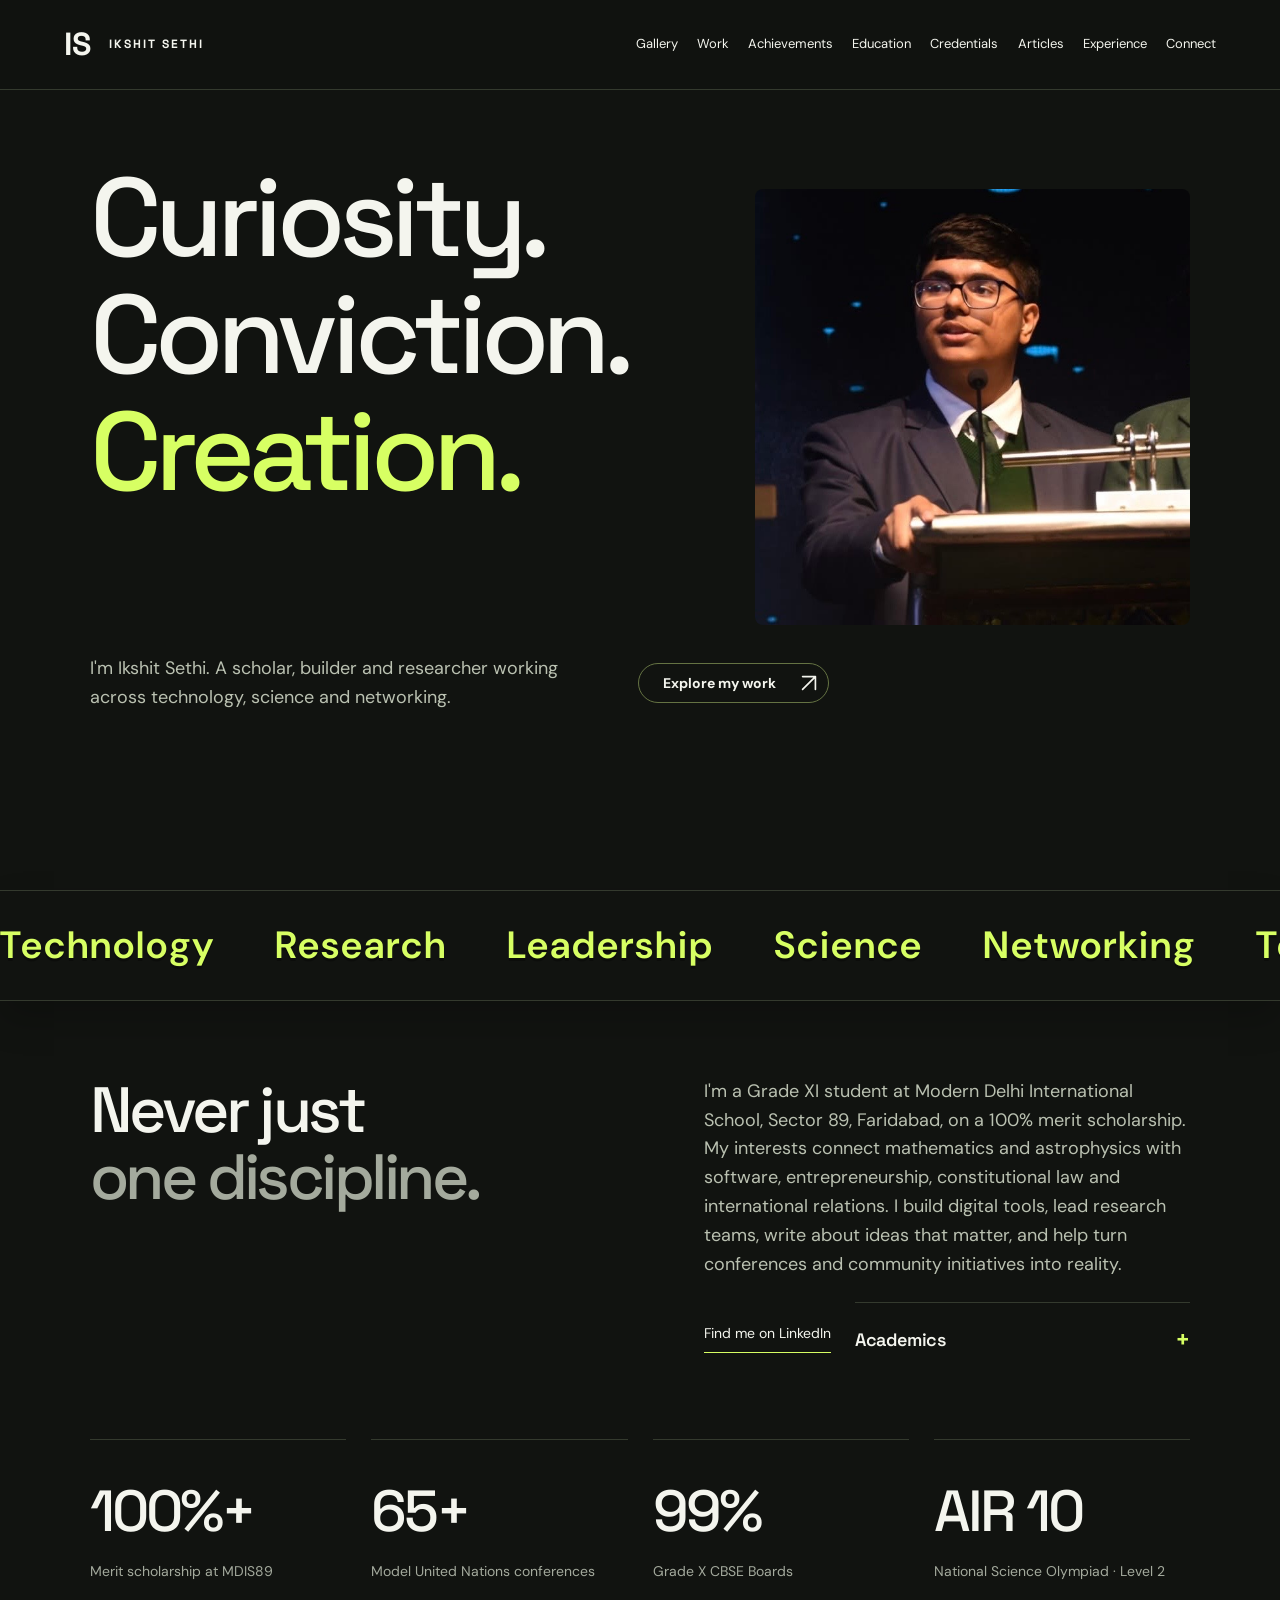
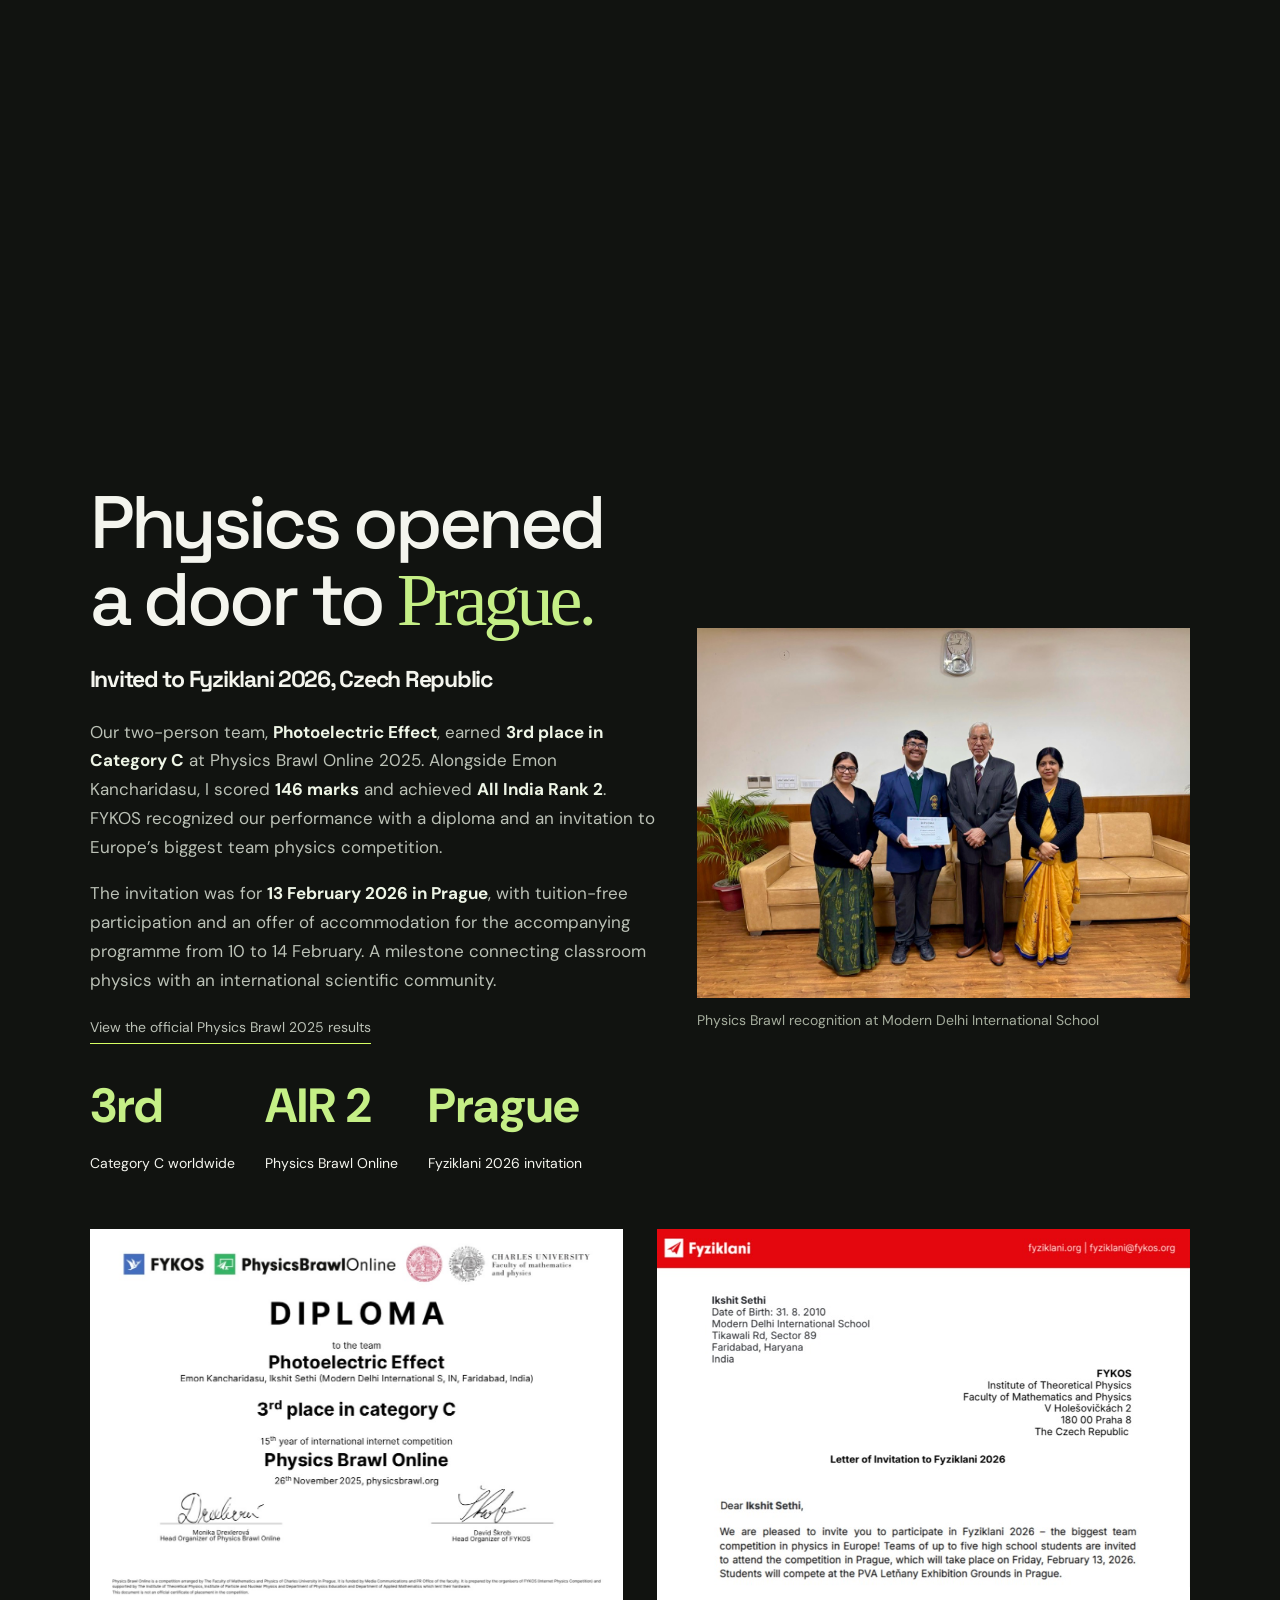
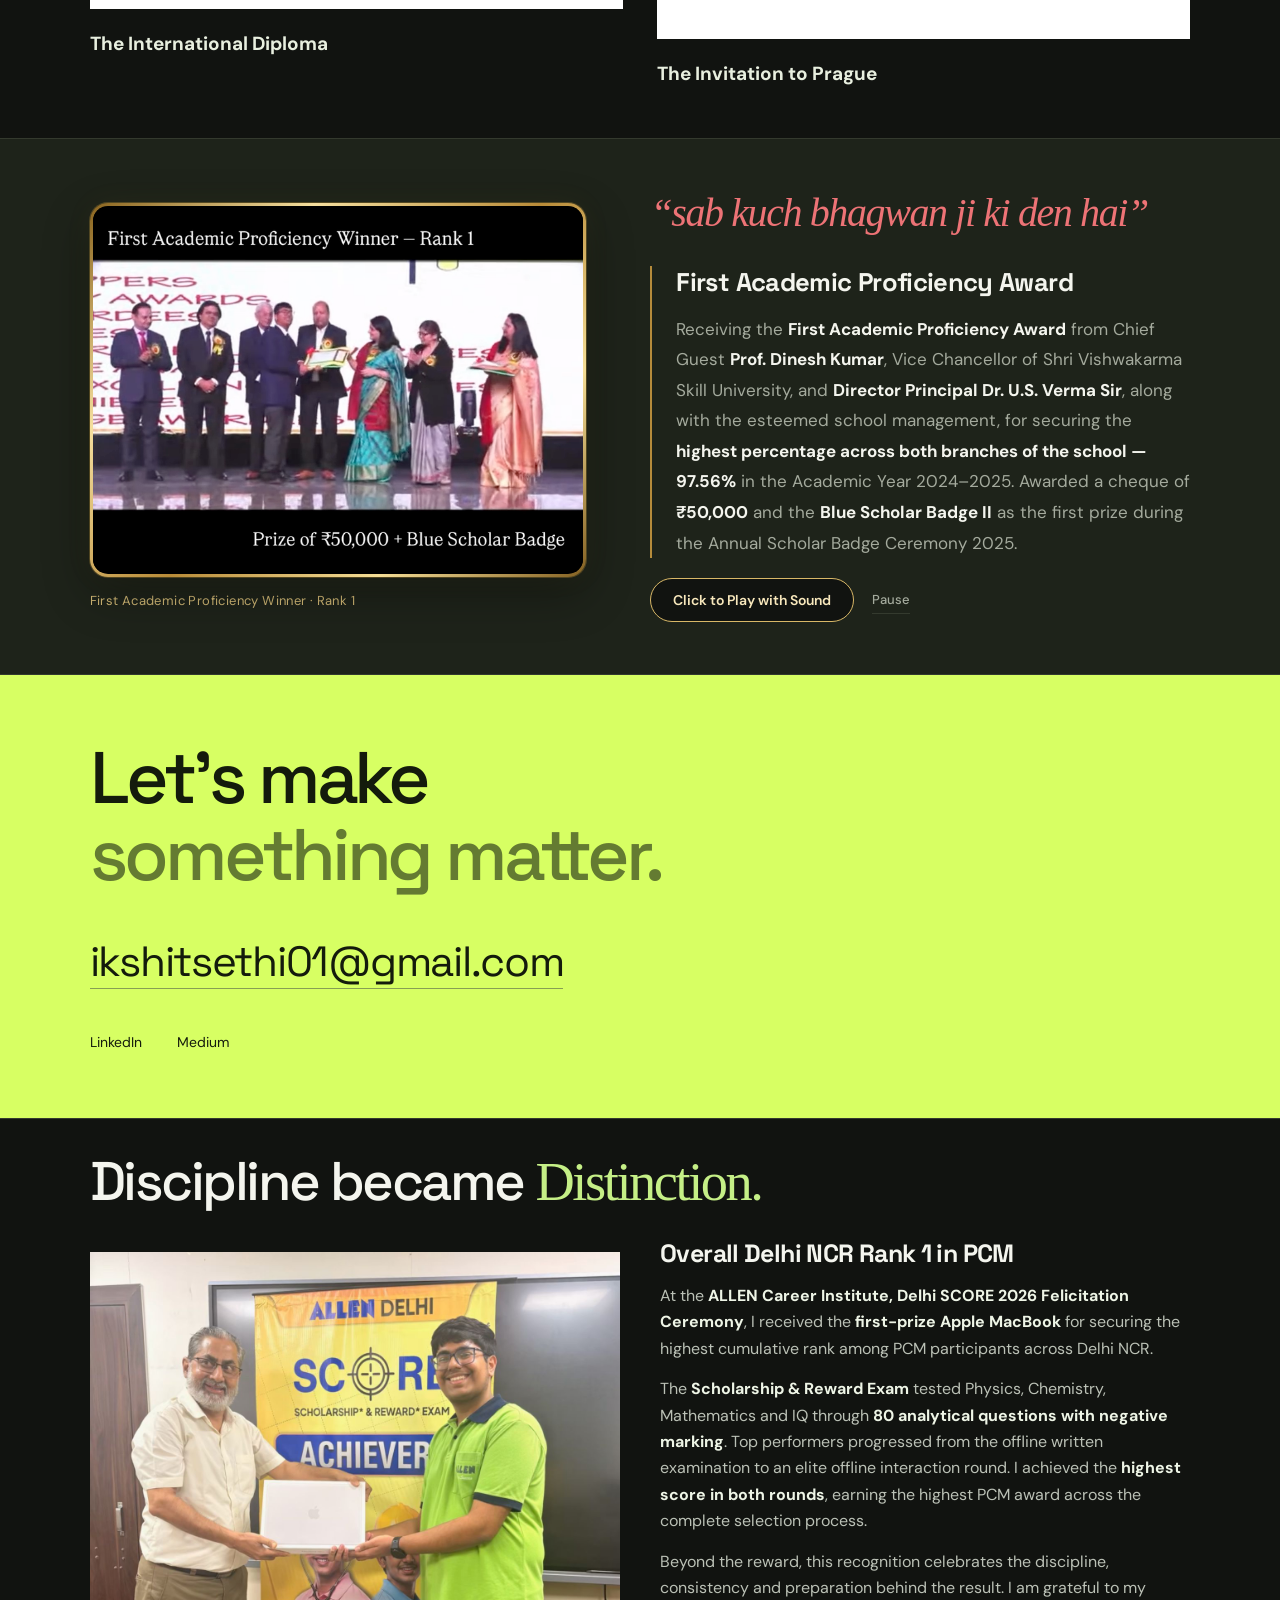
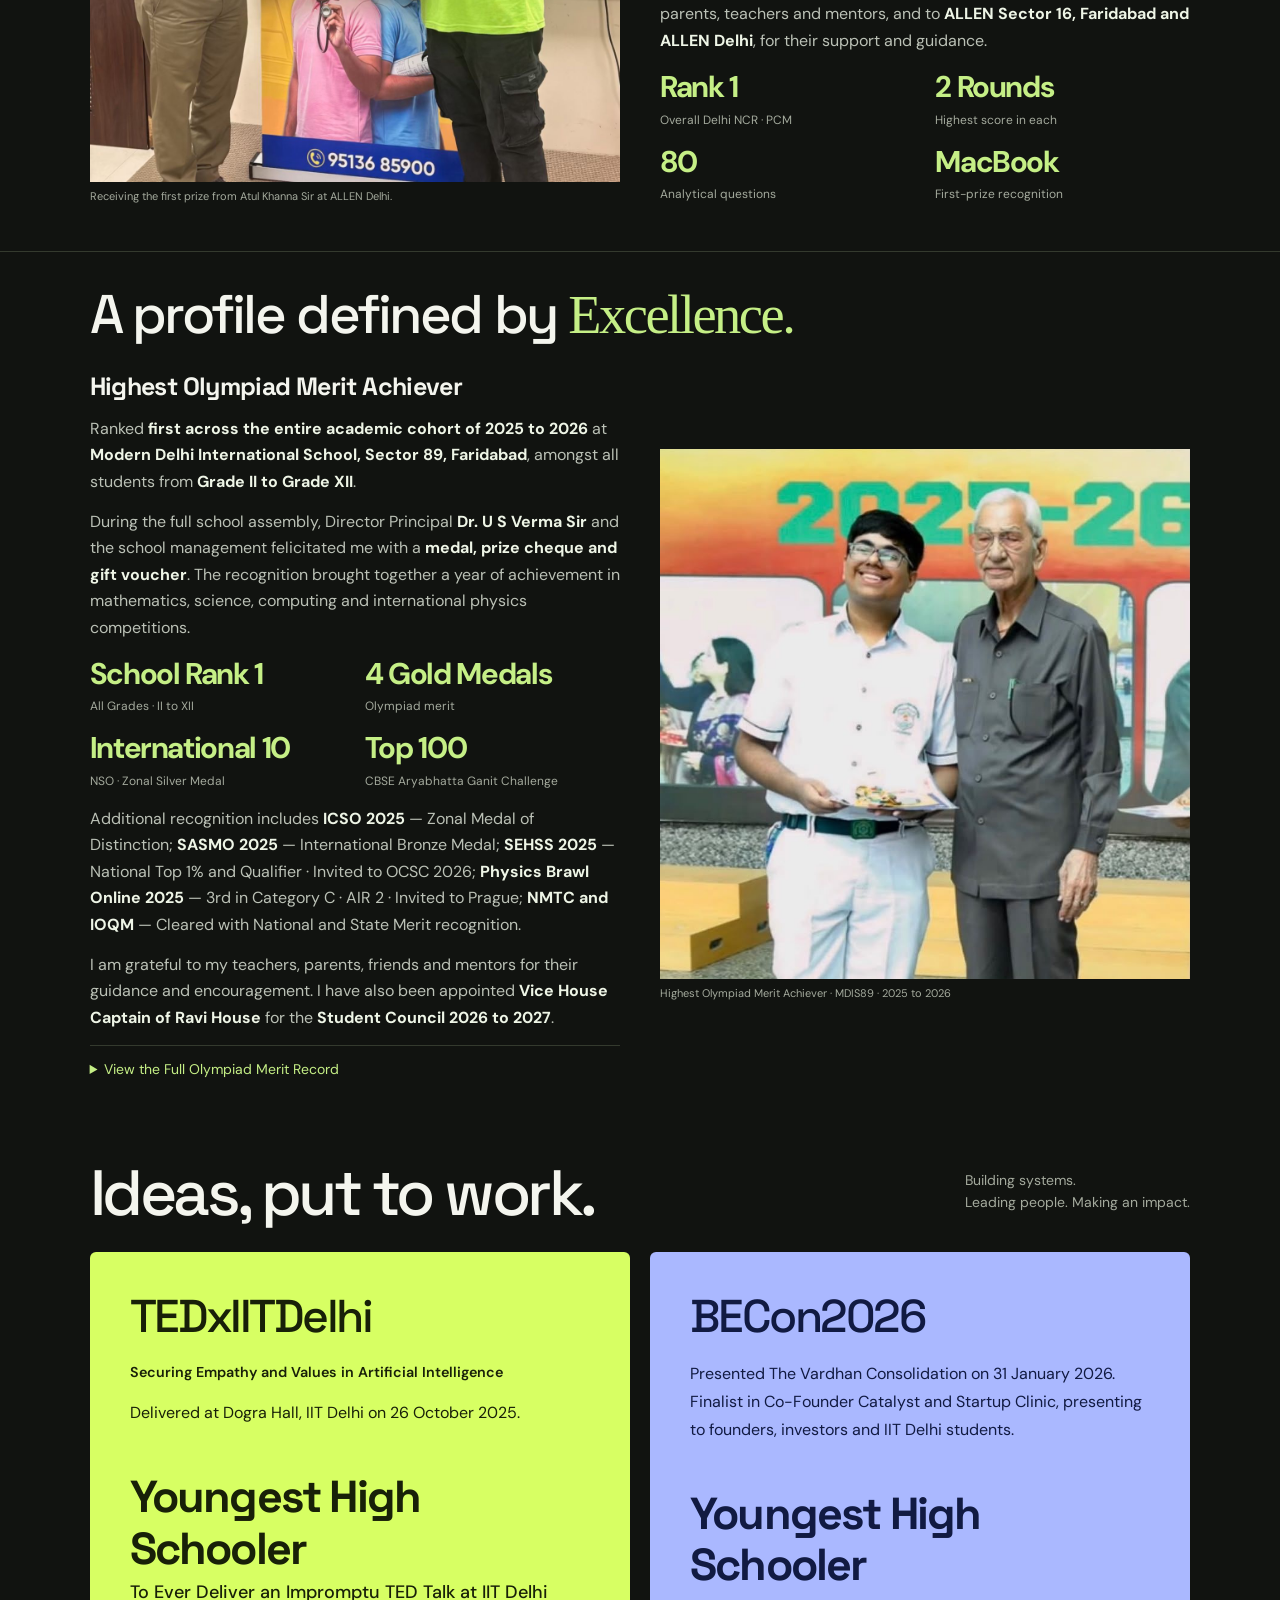
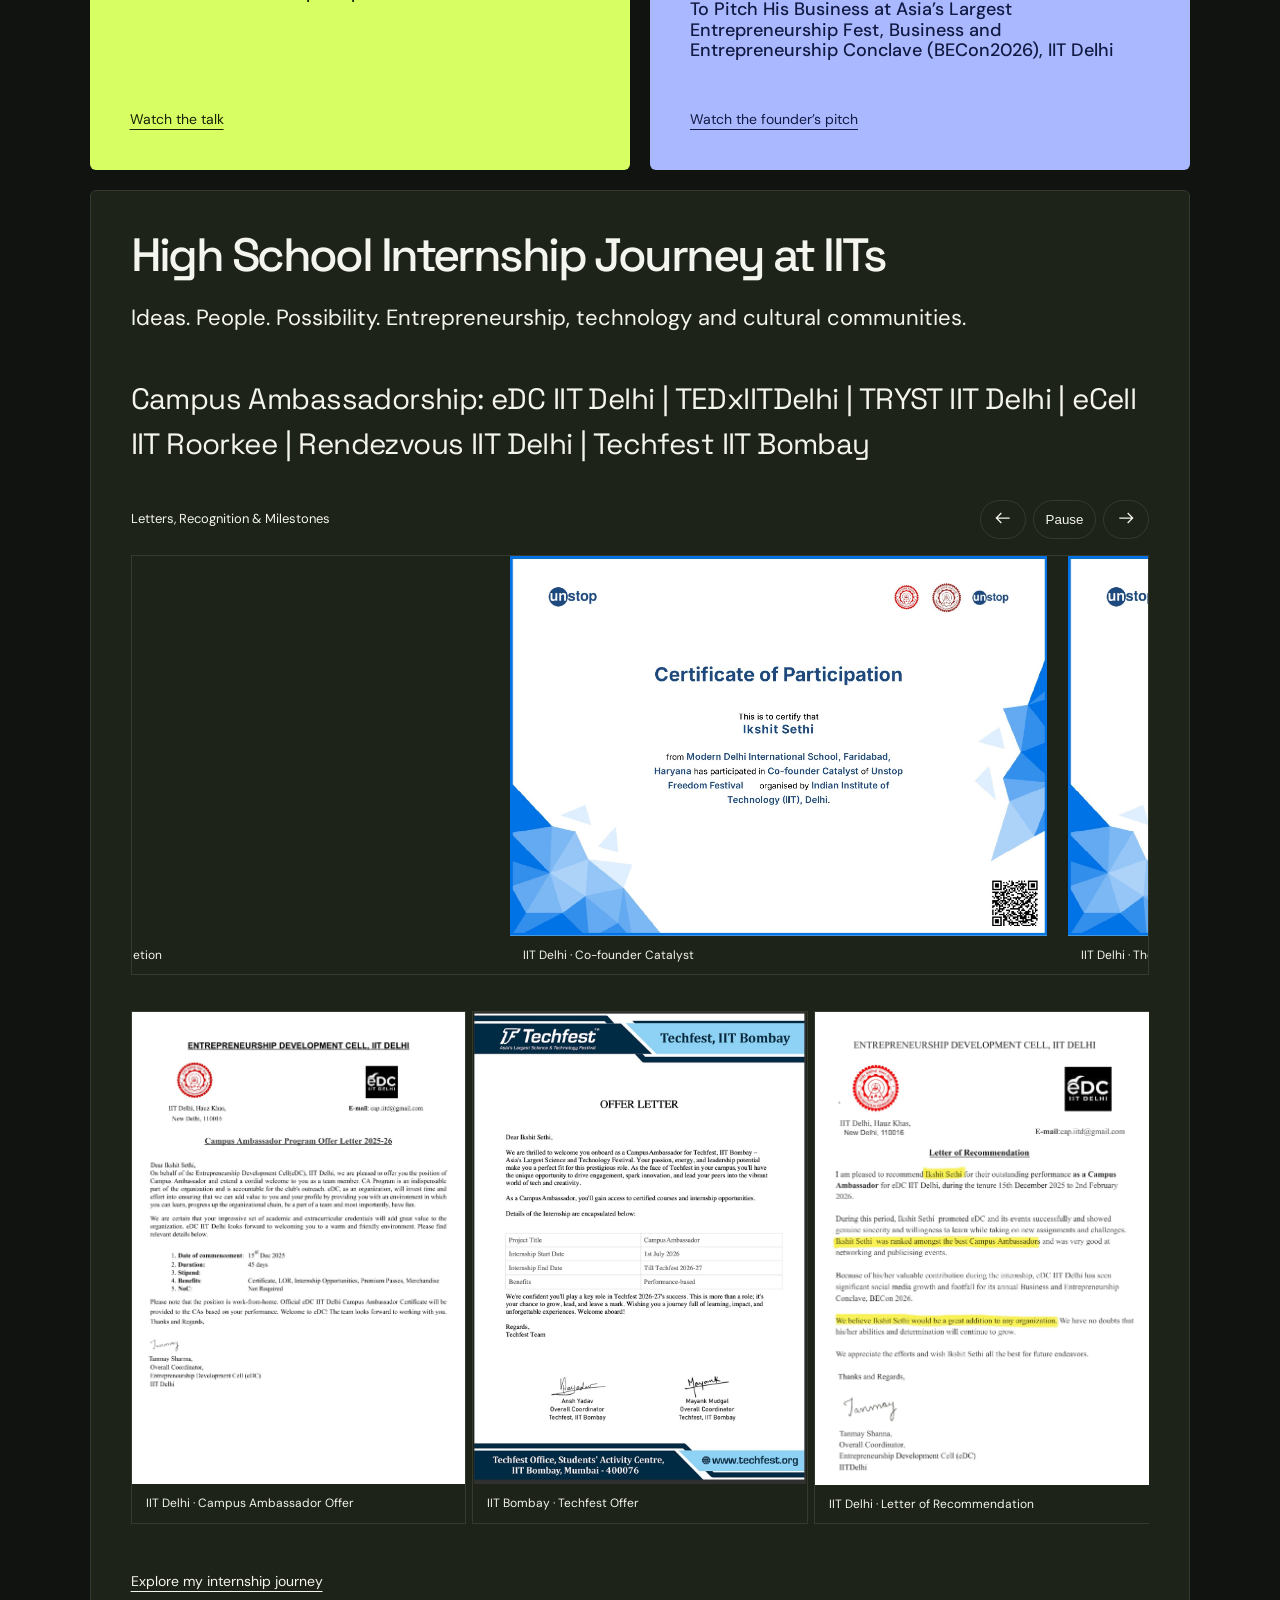
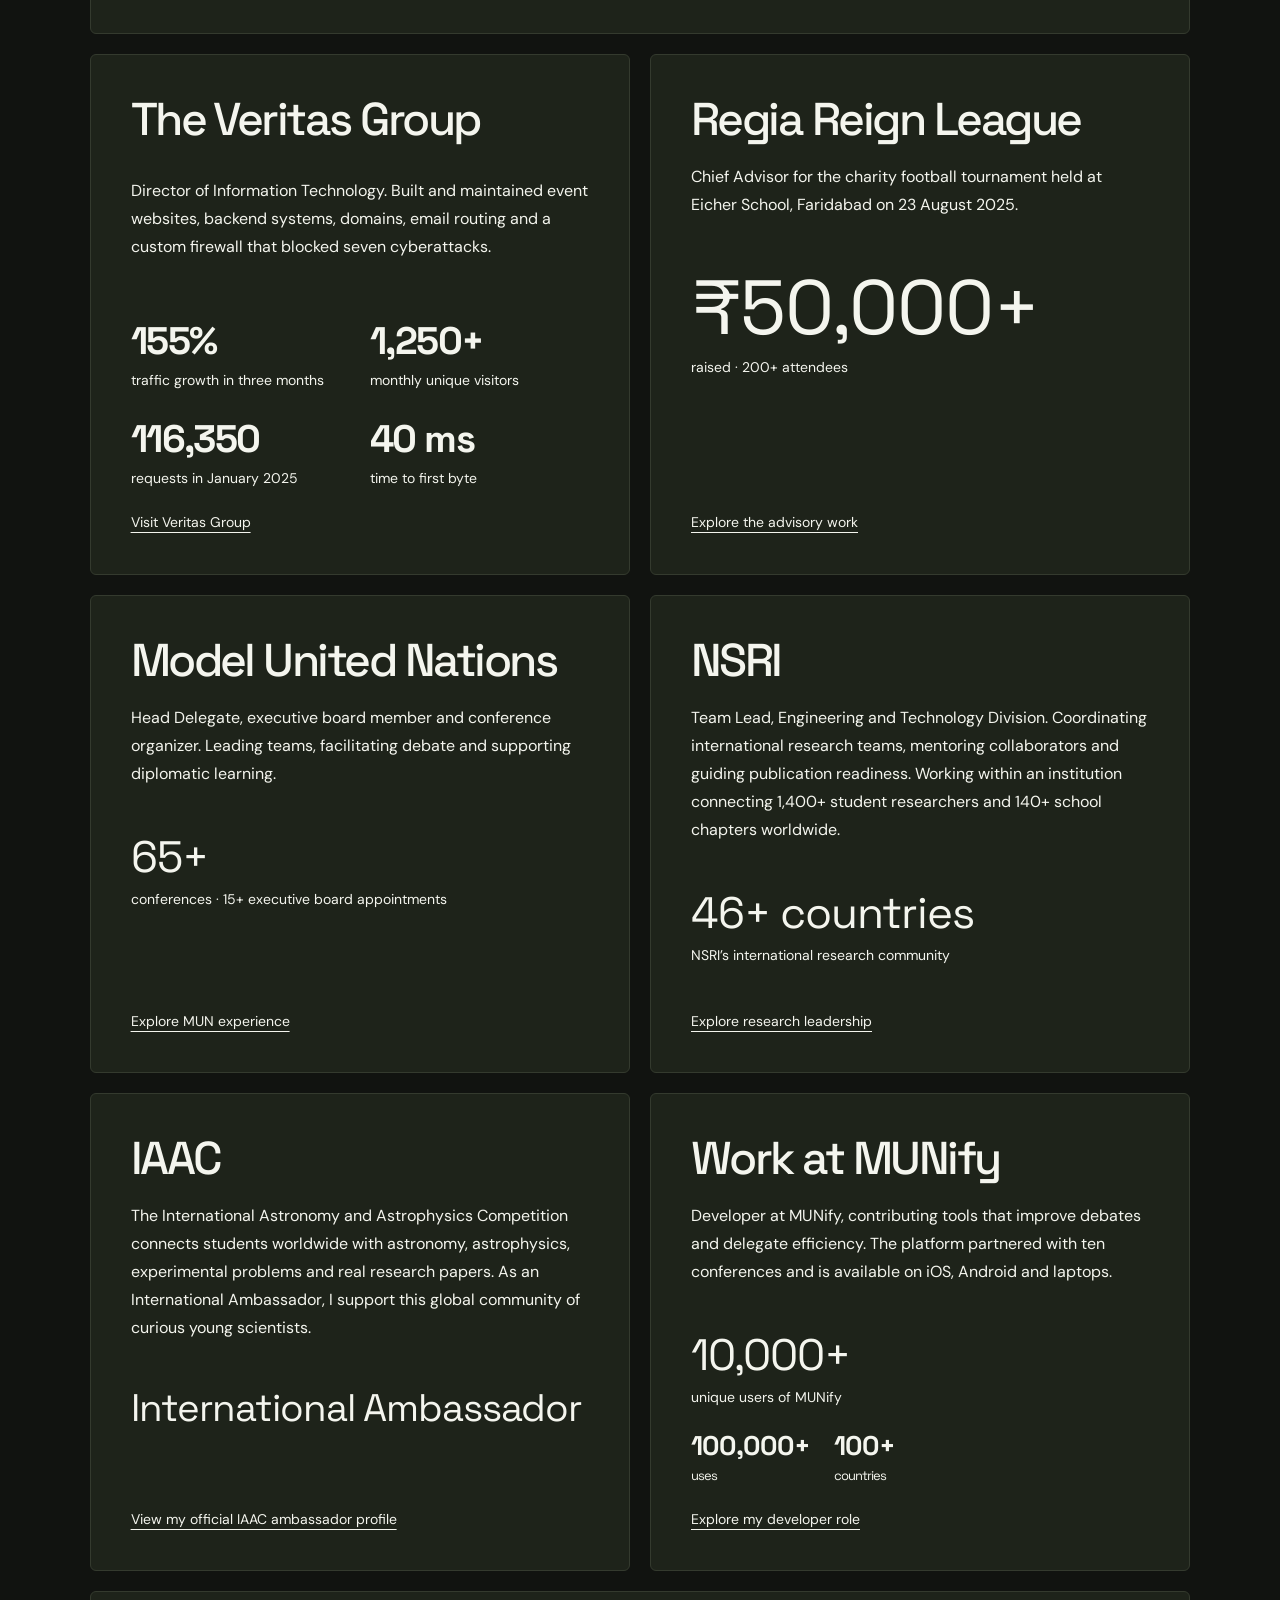
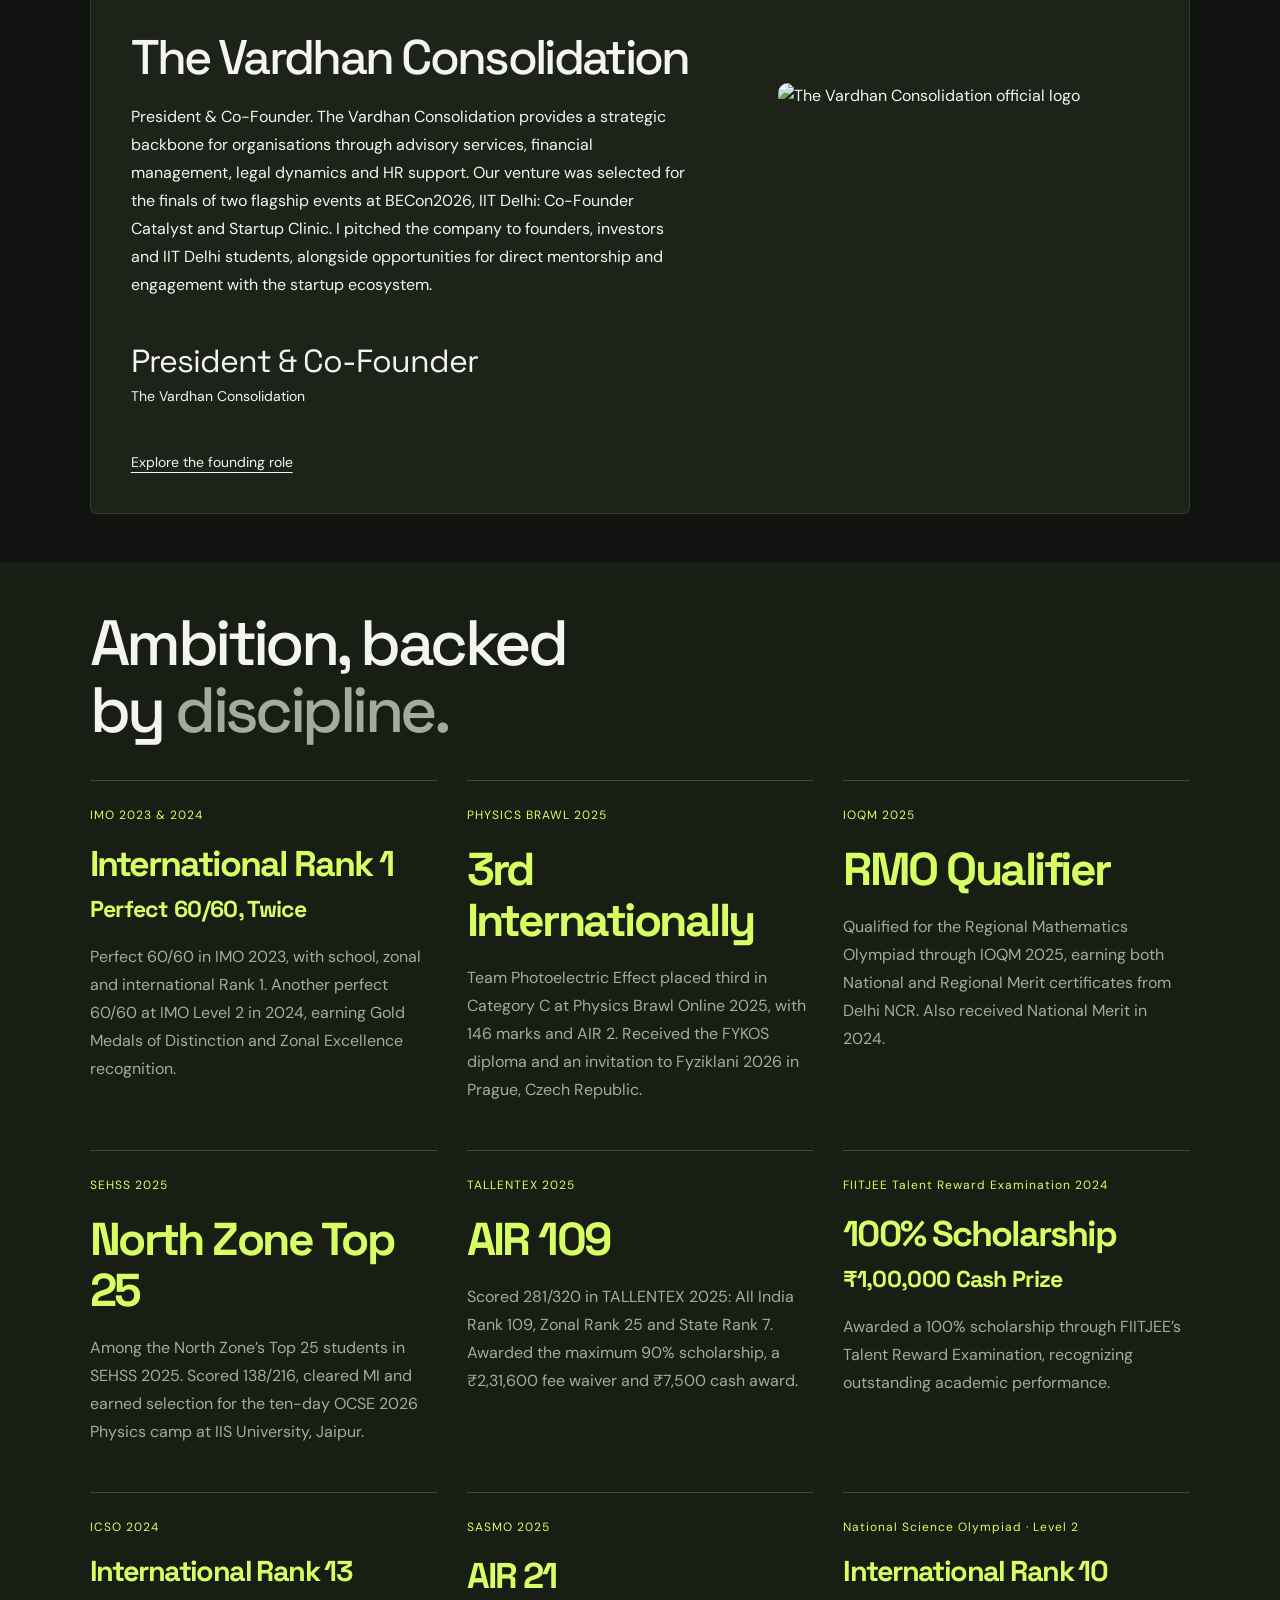
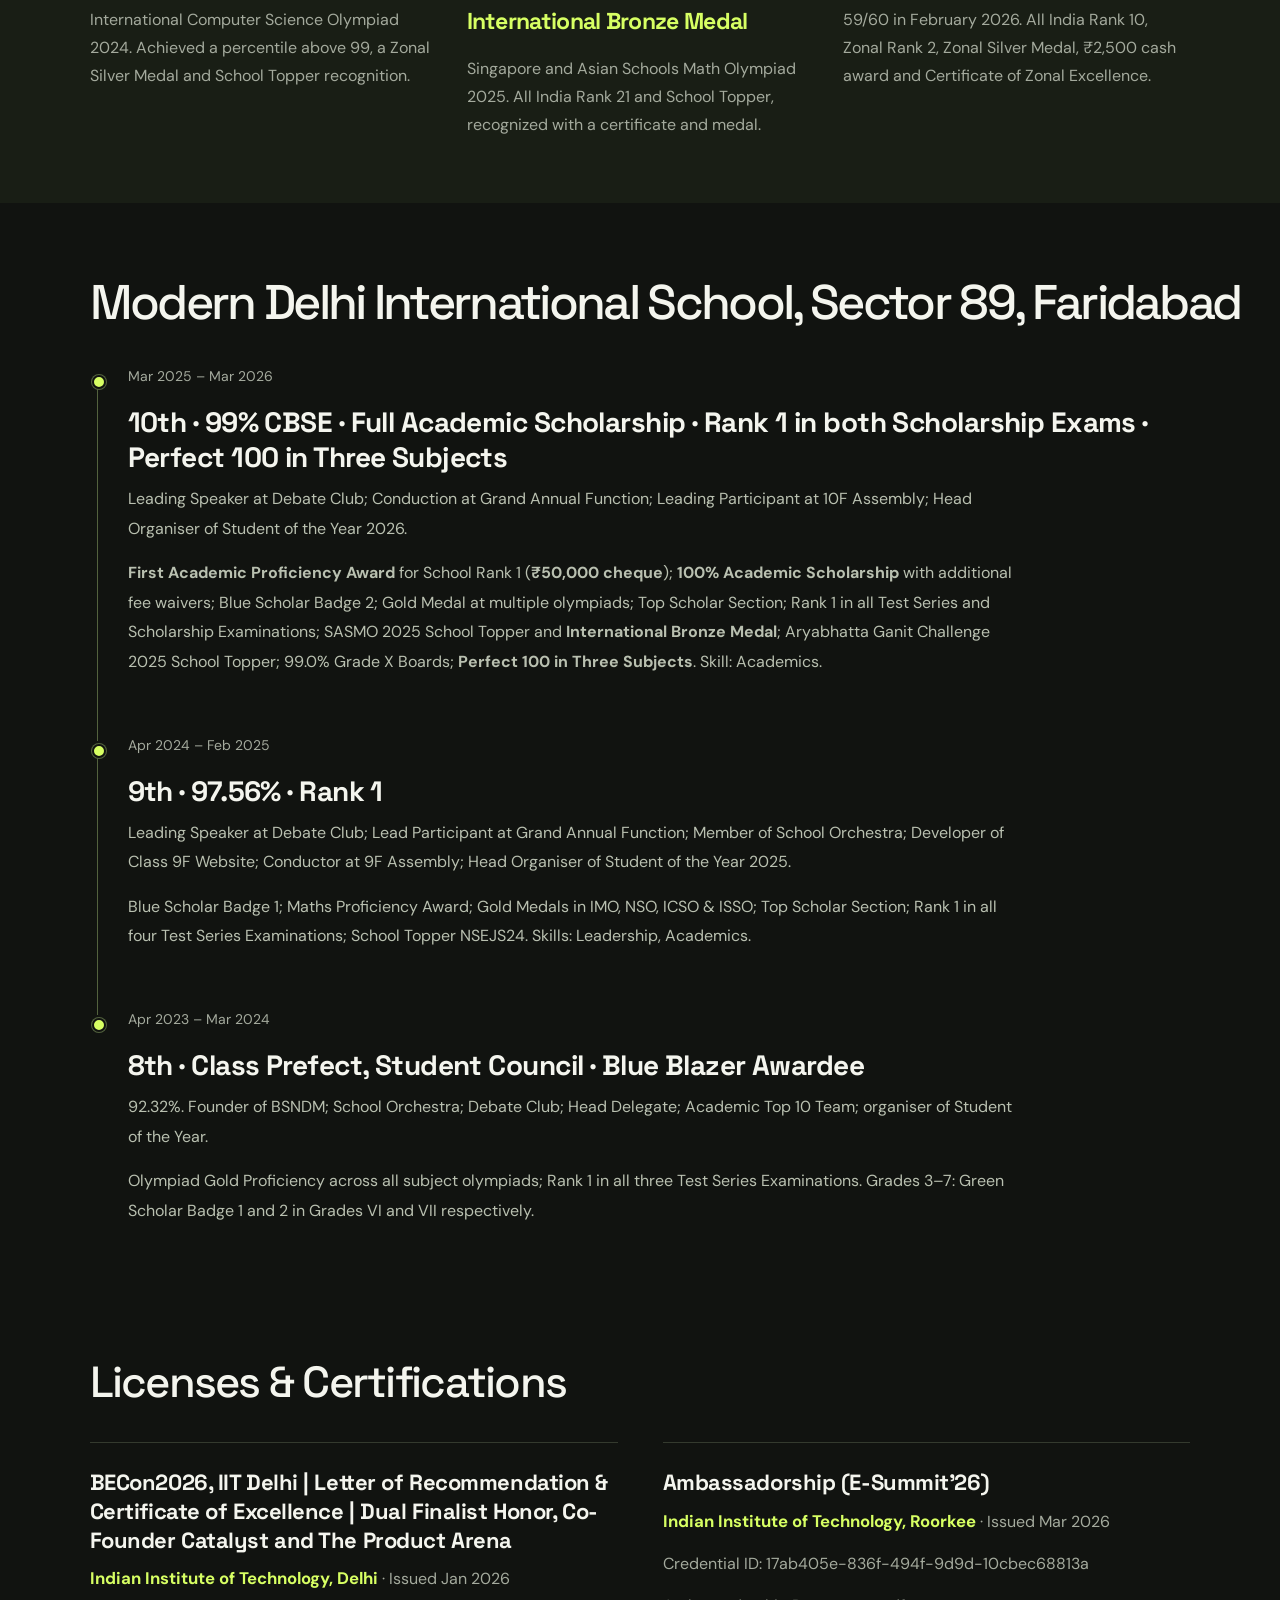
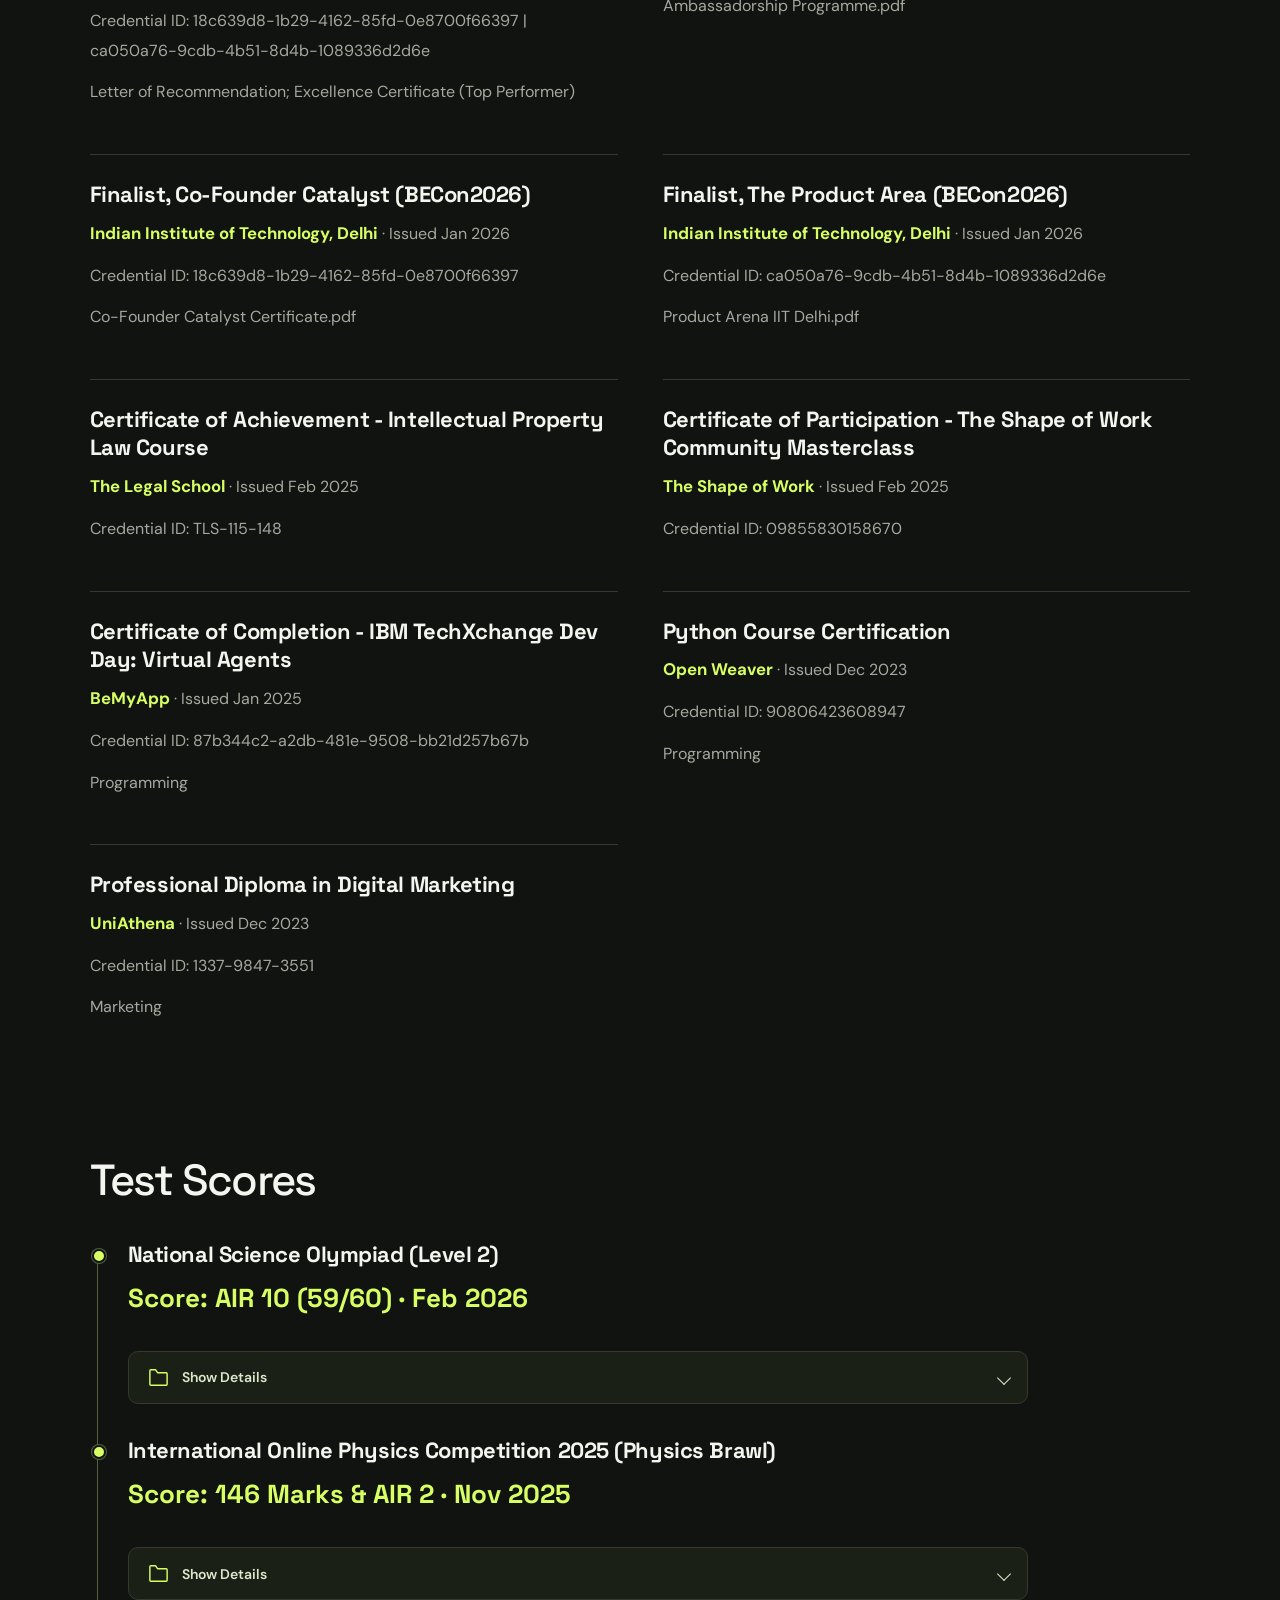
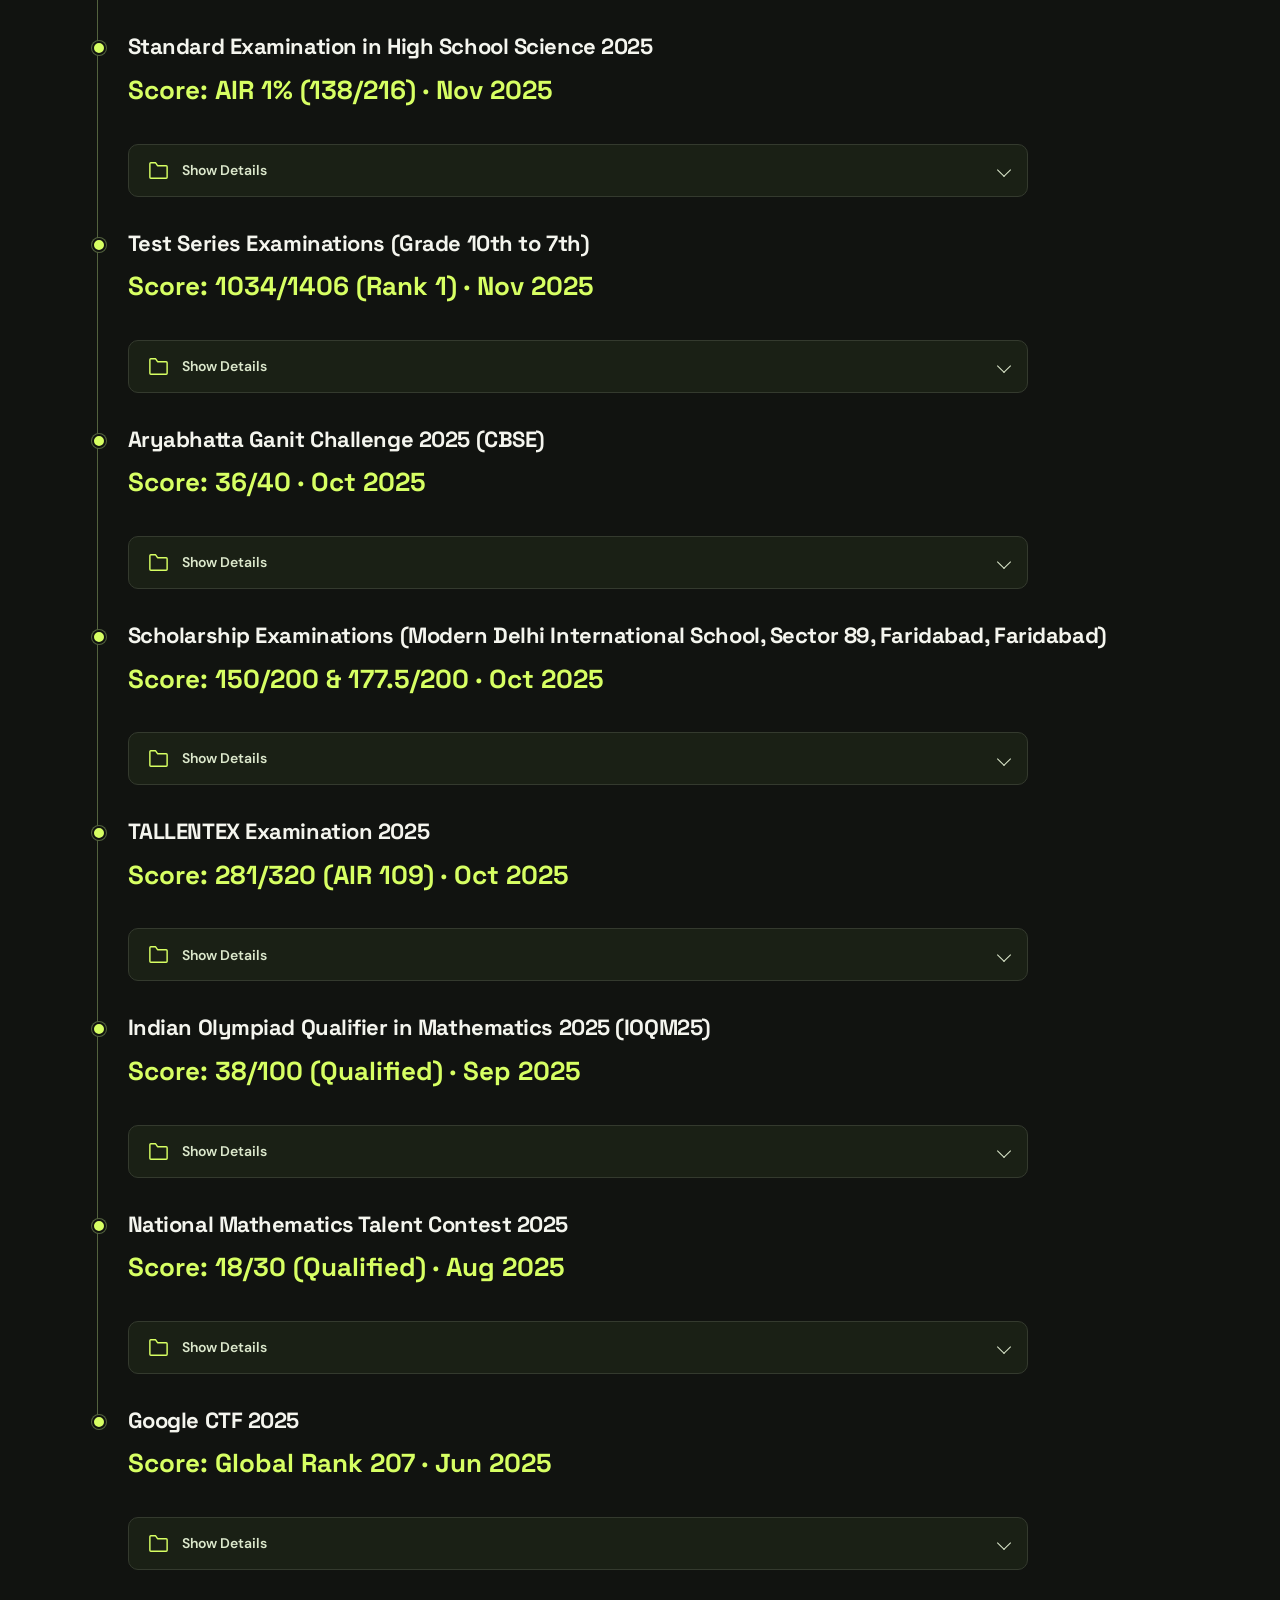
==== index.html @ 6a33e270 "Move styled Academics recap beside LinkedIn and remove experience Publications" ====
<!DOCTYPE html>
<html lang="en"><head><meta charset="utf-8"><meta name="viewport" content="width=device-width,initial-scale=1"><title>Ikshit Sethi | Official Portfolio · Research, Technology &amp; Leadership</title><meta name="description" content="Ikshit Sethi’s official portfolio: scholar, researcher, writer and technology leader from Faridabad. Explore IIT experiences, awards and research."><link rel="icon" href="favicon.svg" type="image/svg+xml"><link rel="stylesheet" href="style.css?v=recap-20261005"><link rel="canonical" href="https://ikshitsethi.in/"><link rel="sitemap" type="application/xml" href="https://ikshitsethi.in/sitemap.xml"><meta name="robots" content="index, follow, max-image-preview:large, max-snippet:-1, max-video-preview:-1"><meta name="author" content="Ikshit Sethi"><meta name="theme-color" content="#111310"><meta property="og:type" content="profile"><meta property="og:site_name" content="Ikshit Sethi"><meta property="og:title" content="Ikshit Sethi | Official Portfolio"><meta property="og:description" content="Ikshit Sethi’s official portfolio: scholar, researcher, writer and technology leader from Faridabad. Explore IIT experiences, awards and research."><meta property="og:url" content="https://ikshitsethi.in/"><meta property="og:image" content="https://ikshitsethi.in/highlight-18.jpg"><meta property="og:image:width" content="668"><meta property="og:image:height" content="1066"><meta property="og:image:alt" content="Ikshit Sethi speaking at a podium"><meta property="og:locale" content="en_IN"><meta property="profile:first_name" content="Ikshit"><meta property="profile:last_name" content="Sethi"><meta name="twitter:card" content="summary_large_image"><meta name="twitter:title" content="Ikshit Sethi | Official Portfolio"><meta name="twitter:description" content="Ikshit Sethi’s official portfolio: scholar, researcher, writer and technology leader from Faridabad. Explore IIT experiences, awards and research."><meta name="twitter:image" content="https://ikshitsethi.in/highlight-18.jpg"><meta name="twitter:image:alt" content="Ikshit Sethi speaking at a podium"><script type="application/ld+json">{"@context":"https://schema.org","@graph":[{"@type":"Person","@id":"https://ikshitsethi.in/#person","name":"Ikshit Sethi","url":"https://ikshitsethi.in/","image":{"@type":"ImageObject","url":"https://ikshitsethi.in/highlight-18.jpg","width":668,"height":1066},"description":"Scholar, researcher, writer and technology leader from Faridabad, India. Director of Information Technology at The Veritas Group and President and Co-Founder of The Vardhan Consolidation.","sameAs":["https://www.linkedin.com/in/ikshitsethi/","https://ikshitsethi01.medium.com","https://iaac.space/en/isethi","https://linktr.ee/ikshitsethi"],"homeLocation":{"@type":"Place","name":"Faridabad, Haryana, India"},"knowsAbout":["Physics","Mathematics","Software development","Research","Model United Nations","Public speaking"],"affiliation":[{"@type":"Organization","name":"The Veritas Group","url":"https://www.veritasgroup.in"},{"@type":"Organization","name":"The Vardhan Consolidation","url":"https://www.linkedin.com/company/the-vardhan-consolidation"}],"subjectOf":[{"@type":"WebPage","name":"Official IAAC Ambassador profile: Ikshit Sethi","url":"https://iaac.space/en/isethi"},{"@type":"WebPage","name":"Physics Brawl Online 2025 official competition results","url":"https://physicsbrawl.org/2025/results/"}]},{"@type":"ProfilePage","@id":"https://ikshitsethi.in/#profile","url":"https://ikshitsethi.in/","name":"Ikshit Sethi | Official Portfolio","description":"Ikshit Sethi’s official portfolio: scholar, researcher, writer and technology leader from Faridabad. Explore IIT experiences, awards and research.","inLanguage":"en","mainEntity":{"@id":"https://ikshitsethi.in/#person"},"isPartOf":{"@id":"https://ikshitsethi.in/#website"},"dateModified":"2026-10-04T00:00:00+05:30"},{"@type":"WebSite","@id":"https://ikshitsethi.in/#website","url":"https://ikshitsethi.in/","name":"Ikshit Sethi","publisher":{"@id":"https://ikshitsethi.in/#person"},"inLanguage":"en"}]}</script><meta name="google-site-verification" content="_5vdMQ_-fDjf4E5mb_Ovnu51DAYuVrlAuJc_huqcHCQ"></head><body id="top"><header><a class="brand" href="#">IS<span>IKSHIT SETHI</span></a><nav aria-label="Main"><a href="#gallery">Gallery</a><a href="#work">Work</a><a href="#recognition">Achievements</a><a href="#education">Education</a><a href="#certifications">Credentials</a><a href="#writing">Articles</a><a href="#archive">Experience</a><a href="#contact">Connect</a></nav></header><main><section class="hero"><h1>Curiosity.<span class="sr-only">Ikshit Sethi: </span><br>Conviction.<br><em>Creation.</em></h1><div class="hero-bottom"><p>I'm Ikshit Sethi. A scholar, builder and researcher working across technology, science and networking.</p><a class="button hero-cta" href="#work">Explore my work <svg class="design-arrow" viewbox="0 0 24 24" fill="none" aria-hidden="true"><path d="M5 19 19 5M5 5h14v14" stroke="currentColor" stroke-width="1.8" stroke-linecap="round" stroke-linejoin="round"></path></svg></a></div><figure class="hero-portrait"><img src="highlight-18.jpg" alt="Ikshit Sethi speaking at a podium" width="668" height="1066" fetchpriority="high" loading="eager" decoding="async"></figure></section><div class="ticker"><div class="ticker-track"><span>Technology</span><span>Research</span><span>Leadership</span><span>Science</span><span>Networking</span><span>Technology</span><span>Research</span><span>Leadership</span><span>Science</span><span>Networking</span></div></div><section class="intro" id="about"><h2>Never just<br><span>one discipline.</span></h2><div><p>I'm a Grade XI student at Modern Delhi International School, Sector 89, Faridabad, on a 100% merit scholarship. My interests connect mathematics and astrophysics with software, entrepreneurship, constitutional law and international relations. I build digital tools, lead research teams, write about ideas that matter, and help turn conferences and community initiatives into reality.</p><div class="intro-actions"><a class="text-link" href="https://www.linkedin.com/in/ikshitsethi/" target="_blank" rel="noopener noreferrer">Find me on LinkedIn</a><details class="career academics-recap"><summary><span>Academics</span><span class="plus">+</span></summary><div class="role-timeline"><article class="role"><h3>Scholarship &amp; Admission Test (MDIS89)</h3><p>100% Scholarship &amp; Highest Awardee</p></article><article class="role"><h3>Sh. Gopal Sharma Scholarship Test (MVN17)</h3><p>100% Scholarship</p></article><article class="role"><h3>SEHSS 2025</h3><p>(Cleared MI, Qualified for OCSE26, Top 25 Ranker, Zonal Excellence &amp; Gold Medal)</p></article><article class="role"><h3>Physics Brawl 2025</h3><p>(AIR 2, Global Rank 3, Invited to Prague, Czech Republic)</p></article><article class="role"><h3>XAT 2025</h3><p>(NCR Rank 7, Cash Prize of ₹11,000)</p></article><article class="role"><h3>TALLENTEX 2025 (AIR 109, Max. Scholarship</h3><p>90%, Net Waiver of ₹2,31,600)</p></article><article class="role"><h3>TALLENTEX 2024 (AIR 138, Max. Scholarship</h3><p>90%, Net Waiver of ₹93,000)</p></article><article class="role"><h3>Olympiads 2025 (Gold Medal</h3><p>IMO, NSO, NSTSE)</p></article><article class="role"><h3>IOQM 2025</h3><p>(Qualified for RMO, National &amp; Regional Merit Winner)</p></article><article class="role"><h3>IOQM 2024</h3><p>(National Merit Winner)</p></article><article class="role"><h3>NSEJS 2024</h3><p>(98%ile+, Cleared MAS, Centre Topper, School Rank 1)</p></article><article class="role"><h3>IMO 2024</h3><p>(Level 2 Perfect Score: 60/60)</p></article><article class="role"><h3>IMO 2023</h3><p>(Perfect Score: 60/60, International Rank 1)</p></article><article class="role"><h3>ICSO 2024</h3><p>(99%ile+, International Rank 18, Silver Zonal Medal, School Topper)</p></article><article class="role"><h3>NSO 2024</h3><p>(99%ile+, International Rank Below-175)</p></article><article class="role"><h3>NSTSE 2023 &amp; 2024</h3><p>(AIR 143, AIR 167)</p></article><article class="role"><h3>FTRE 2024</h3><p>(100% Scholarship, ₹1,00,000 Cash Prize)</p></article><article class="role"><h3>Aryabhatta Interschool Maths Competition 2024</h3><p>(AIR 11)</p></article><article class="role"><h3>National Space Innovation Challenge 2023</h3><p>(5/5 Stars)</p></article></div></details></div></div></section><section class="numbers"><div><strong>100%+</strong><span>Merit scholarship at MDIS89</span></div><div><strong>65+</strong><span>Model United Nations conferences</span></div><div><strong>99%</strong><span>Grade X CBSE Boards</span></div><div><strong>AIR 10</strong><span>National Science Olympiad · Level 2</span></div></section><section class="gallery" id="gallery" aria-label="Photo gallery. Scroll horizontally, use the mouse wheel, or drag to explore." tabindex="0"><div class="gallery-track"><div class="gallery-group"><a href="highlight-01.jpg" class="gallery-image" target="_blank" rel="noopener" aria-label="View SEHSS certificate"><img src="highlight-01.jpg" alt="SEHSS certificate" width="1151" height="816" decoding="async" loading="lazy"></a><a href="highlight-02.jpg" class="gallery-image" target="_blank" rel="noopener" aria-label="View National Science Olympiad congratulations"><img src="highlight-02.jpg" alt="National Science Olympiad congratulations" width="1179" height="1175" decoding="async" loading="lazy"></a><a href="highlight-03.jpg" class="gallery-image" target="_blank" rel="noopener" aria-label="View Physics orientation camp invitation"><img src="highlight-03.jpg" alt="Physics orientation camp invitation" width="1159" height="809" decoding="async" loading="lazy"></a><a href="highlight-04.jpg" class="gallery-image" target="_blank" rel="noopener" aria-label="View CoFounder Catalyst pitch"><img src="highlight-04.jpg" alt="CoFounder Catalyst pitch" width="991" height="1280" decoding="async" loading="lazy"></a><a href="highlight-05.jpg" class="gallery-image" target="_blank" rel="noopener" aria-label="View Startup Clinic finalist"><img src="highlight-05.jpg" alt="Startup Clinic finalist" width="991" height="1280" decoding="async" loading="lazy"></a><a href="highlight-06.jpg" class="gallery-image" target="_blank" rel="noopener" aria-label="View BECon IIT Delhi business pitch"><img src="highlight-06.jpg" alt="BECon IIT Delhi business pitch" width="991" height="1280" decoding="async" loading="lazy"></a><a href="highlight-07.jpg" class="gallery-image" target="_blank" rel="noopener" aria-label="View Ikshit Sethi in Faridabad"><img src="highlight-07.jpg" alt="Ikshit Sethi in Faridabad" width="2880" height="3840" decoding="async" loading="lazy"></a><a href="fyziklani-letter.png" class="gallery-image letter-panel letter-part-1" target="_blank" rel="noopener" aria-label="Fyziklani 2026 invitation to Ikshit Sethi in Prague"><img src="fyziklani-letter.png" alt="Fyziklani invitation letter, part 1 of 2" decoding="async" loading="lazy"></a><a href="highlight-09.jpg" class="gallery-image" target="_blank" rel="noopener" aria-label="View School diploma presentation"><img src="highlight-09.jpg" alt="School diploma presentation" width="1280" height="960" decoding="async" loading="lazy"></a><a href="highlight-10.jpg" class="gallery-image" target="_blank" rel="noopener" aria-label="View School award ceremony"><img src="highlight-10.jpg" alt="School award ceremony" width="736" height="1280" decoding="async" loading="lazy"></a><a href="highlight-11.jpg" class="gallery-image" target="_blank" rel="noopener" aria-label="View Physics Brawl diploma for third place in category C"><img src="highlight-11.jpg" alt="Physics Brawl diploma for third place in category C" width="1146" height="817" decoding="async" loading="lazy"></a><a href="highlight-12.jpg" class="gallery-image" target="_blank" rel="noopener" aria-label="View TEDx IIT Delhi talk and recognition"><img src="highlight-12.jpg" alt="TEDx IIT Delhi talk and recognition" width="990" height="1280" decoding="async" loading="lazy"></a><a href="highlight-13.jpg" class="gallery-image" target="_blank" rel="noopener" aria-label="View Ikshit Sethi speaking at TEDx IIT Delhi"><img src="highlight-13.jpg" alt="Ikshit Sethi speaking at TEDx IIT Delhi" width="990" height="1280" decoding="async" loading="lazy"></a><a href="highlight-14.jpg" class="gallery-image" target="_blank" rel="noopener" aria-label="View SASMO bronze award presentation"><img src="highlight-14.jpg" alt="SASMO bronze award presentation" width="1280" height="847" decoding="async" loading="lazy"></a><a href="highlight-15.jpg" class="gallery-image" target="_blank" rel="noopener" aria-label="View School assembly conduction"><img src="highlight-15.jpg" alt="School assembly conduction" width="1280" height="853" decoding="async" loading="lazy"></a><a href="highlight-16.jpg" class="gallery-image" target="_blank" rel="noopener" aria-label="View Award presentation at an event"><img src="highlight-16.jpg" alt="Award presentation at an event" width="1280" height="853" decoding="async" loading="lazy"></a><a href="highlight-17.jpg" class="gallery-image" target="_blank" rel="noopener" aria-label="View School academic excellence ceremony"><img src="highlight-17.jpg" alt="School academic excellence ceremony" width="2880" height="3840" decoding="async" loading="lazy"></a><a href="highlight-18.jpg" class="gallery-image" target="_blank" rel="noopener" aria-label="View Ikshit Sethi speaking at the podium"><img src="highlight-18.jpg" alt="Ikshit Sethi speaking at the podium" width="668" height="1066" decoding="async" loading="lazy"></a><a href="highlight-19.jpg" class="gallery-image" target="_blank" rel="noopener" aria-label="View Ikshit Sethi with school leadership"><img src="highlight-19.jpg" alt="Ikshit Sethi with school leadership" width="1179" height="716" decoding="async" loading="lazy"></a><a href="highlight-20.jpg" class="gallery-image" target="_blank" rel="noopener" aria-label="View School event hosting"><img src="highlight-20.jpg" alt="School event hosting" width="800" height="533" decoding="async" loading="lazy"></a><a href="allen-award-portrait.jpg" class="gallery-image" target="_blank" rel="noopener" aria-label="View Holding the ALLEN Rank 1 MacBook Award"><img src="allen-award-portrait.jpg" alt="Holding the ALLEN Rank 1 MacBook Award" loading="lazy" decoding="async"></a><a href="olympiad-medals.jpg" class="gallery-image" target="_blank" rel="noopener" aria-label="View Olympiad Medals and Recognition"><img src="olympiad-medals.jpg" alt="Olympiad Medals and Recognition" loading="lazy" decoding="async"></a><a href="allen-result.jpg" class="gallery-image" target="_blank" rel="noopener" aria-label="View Original ALLEN SCORE 2026 Rank 1 Result"><img src="allen-result.jpg" alt="Original ALLEN SCORE 2026 Rank 1 Result List and Admit Card" loading="lazy"></a></div><div class="gallery-group" aria-hidden="true"><a href="highlight-01.jpg" class="gallery-image" target="_blank" rel="noopener" aria-label="View SEHSS certificate" tabindex="-1"><img src="highlight-01.jpg" alt="" width="1151" height="816" decoding="async" loading="lazy"></a><a href="highlight-02.jpg" class="gallery-image" target="_blank" rel="noopener" aria-label="View National Science Olympiad congratulations" tabindex="-1"><img src="highlight-02.jpg" alt="" width="1179" height="1175" decoding="async" loading="lazy"></a><a href="highlight-03.jpg" class="gallery-image" target="_blank" rel="noopener" aria-label="View Physics orientation camp invitation" tabindex="-1"><img src="highlight-03.jpg" alt="" width="1159" height="809" decoding="async" loading="lazy"></a><a href="highlight-04.jpg" class="gallery-image" target="_blank" rel="noopener" aria-label="View CoFounder Catalyst pitch" tabindex="-1"><img src="highlight-04.jpg" alt="" width="991" height="1280" decoding="async" loading="lazy"></a><a href="highlight-05.jpg" class="gallery-image" target="_blank" rel="noopener" aria-label="View Startup Clinic finalist" tabindex="-1"><img src="highlight-05.jpg" alt="" width="991" height="1280" decoding="async" loading="lazy"></a><a href="highlight-06.jpg" class="gallery-image" target="_blank" rel="noopener" aria-label="View BECon IIT Delhi business pitch" tabindex="-1"><img src="highlight-06.jpg" alt="" width="991" height="1280" decoding="async" loading="lazy"></a><a href="highlight-07.jpg" class="gallery-image" target="_blank" rel="noopener" aria-label="View Ikshit Sethi in Faridabad" tabindex="-1"><img src="highlight-07.jpg" alt="" width="2880" height="3840" decoding="async" loading="lazy"></a><a href="fyziklani-letter.png" class="gallery-image letter-panel letter-part-1" target="_blank" rel="noopener" aria-label="Fyziklani invitation letter, part 1 of 2" tabindex="-1"><img src="fyziklani-letter.png" alt="" decoding="async" loading="lazy"></a><a href="highlight-09.jpg" class="gallery-image" target="_blank" rel="noopener" aria-label="View School diploma presentation" tabindex="-1"><img src="highlight-09.jpg" alt="" width="1280" height="960" decoding="async" loading="lazy"></a><a href="highlight-10.jpg" class="gallery-image" target="_blank" rel="noopener" aria-label="View School award ceremony" tabindex="-1"><img src="highlight-10.jpg" alt="" width="736" height="1280" decoding="async" loading="lazy"></a><a href="highlight-11.jpg" class="gallery-image" target="_blank" rel="noopener" aria-label="View Physics Brawl diploma for third place in category C" tabindex="-1"><img src="highlight-11.jpg" alt="" width="1146" height="817" decoding="async" loading="lazy"></a><a href="highlight-12.jpg" class="gallery-image" target="_blank" rel="noopener" aria-label="View TEDx IIT Delhi talk and recognition" tabindex="-1"><img src="highlight-12.jpg" alt="" width="990" height="1280" decoding="async" loading="lazy"></a><a href="highlight-13.jpg" class="gallery-image" target="_blank" rel="noopener" aria-label="View Ikshit Sethi speaking at TEDx IIT Delhi" tabindex="-1"><img src="highlight-13.jpg" alt="" width="990" height="1280" decoding="async" loading="lazy"></a><a href="highlight-14.jpg" class="gallery-image" target="_blank" rel="noopener" aria-label="View SASMO bronze award presentation" tabindex="-1"><img src="highlight-14.jpg" alt="" width="1280" height="847" decoding="async" loading="lazy"></a><a href="highlight-15.jpg" class="gallery-image" target="_blank" rel="noopener" aria-label="View School assembly conduction" tabindex="-1"><img src="highlight-15.jpg" alt="" width="1280" height="853" decoding="async" loading="lazy"></a><a href="highlight-16.jpg" class="gallery-image" target="_blank" rel="noopener" aria-label="View Award presentation at an event" tabindex="-1"><img src="highlight-16.jpg" alt="" width="1280" height="853" decoding="async" loading="lazy"></a><a href="highlight-17.jpg" class="gallery-image" target="_blank" rel="noopener" aria-label="View School academic excellence ceremony" tabindex="-1"><img src="highlight-17.jpg" alt="" width="2880" height="3840" decoding="async" loading="lazy"></a><a href="highlight-18.jpg" class="gallery-image" target="_blank" rel="noopener" aria-label="View Ikshit Sethi speaking at the podium" tabindex="-1"><img src="highlight-18.jpg" alt="" width="668" height="1066" decoding="async" loading="lazy"></a><a href="highlight-19.jpg" class="gallery-image" target="_blank" rel="noopener" aria-label="View Ikshit Sethi with school leadership" tabindex="-1"><img src="highlight-19.jpg" alt="" width="1179" height="716" decoding="async" loading="lazy"></a><a href="highlight-20.jpg" class="gallery-image" target="_blank" rel="noopener" aria-label="View School event hosting" tabindex="-1"><img src="highlight-20.jpg" alt="" width="800" height="533" decoding="async" loading="lazy"></a><a href="allen-award-portrait.jpg" class="gallery-image" target="_blank" rel="noopener" aria-label="View Holding the ALLEN Rank 1 MacBook Award"><img src="allen-award-portrait.jpg" alt="Holding the ALLEN Rank 1 MacBook Award" loading="lazy" decoding="async"></a><a href="olympiad-medals.jpg" class="gallery-image" target="_blank" rel="noopener" aria-label="View Olympiad Medals and Recognition"><img src="olympiad-medals.jpg" alt="Olympiad Medals and Recognition" loading="lazy" decoding="async"></a><a href="allen-result.jpg" class="gallery-image" target="_blank" rel="noopener" aria-label="View Original ALLEN SCORE 2026 Rank 1 Result"><img src="allen-result.jpg" alt="Original ALLEN SCORE 2026 Rank 1 Result List and Admit Card" loading="lazy"></a></div></div></section><section id="prague" class="prague-feature"><div class="prague-copy"><h2>Physics opened<br>a door to <em>Prague.</em></h2><h3>Invited to Fyziklani 2026, Czech Republic</h3><p>Our two-person team, <strong>Photoelectric Effect</strong>, earned <strong>3rd place in Category C</strong> at Physics Brawl Online 2025. Alongside Emon Kancharidasu, I scored <strong>146 marks</strong> and achieved <strong>All India Rank 2</strong>. FYKOS recognized our performance with a diploma and an invitation to Europe’s biggest team physics competition.</p><p>The invitation was for <strong>13 February 2026 in Prague</strong>, with tuition-free participation and an offer of accommodation for the accompanying programme from 10 to 14 February. A milestone connecting classroom physics with an international scientific community.</p><p><a class="text-link" href="https://physicsbrawl.org/2025/results/" target="_blank" rel="noopener noreferrer">View the official Physics Brawl 2025 results</a></p><div class="prague-metrics"><div><strong>3rd</strong><span>Category C worldwide</span></div><div><strong>AIR 2</strong><span>Physics Brawl Online</span></div><div><strong>Prague</strong><span>Fyziklani 2026 invitation</span></div></div></div><figure class="prague-photo"><img src="highlight-09.jpg" alt="Ikshit receiving his Physics Brawl diploma with his school principal and teachers" loading="lazy"><figcaption>Physics Brawl recognition at Modern Delhi International School</figcaption></figure><div class="prague-documents"><a href="highlight-11.jpg" target="_blank"><img src="highlight-11.jpg" alt="Physics Brawl Online diploma: Photoelectric Effect, third place in Category C" loading="lazy"><strong>The International Diploma</strong></a><a href="fyziklani-letter.png" target="_blank"><div class="invitation-sheet"><div class="prague-letter-crop"><img src="fyziklani-letter.png" alt="Fyziklani invitation to Prague, opening paragraph" loading="lazy"></div></div><strong>The Invitation to Prague</strong></a></div></section><section id="academic-validation" class="annual-feature" aria-labelledby="annual-heading"><div class="annual-media"><div class="annual-gold-frame"><video class="annual-video" autoplay muted playsinline preload="metadata" poster="annual-prize-poster.png" aria-label="Annual prize ceremony: First Academic Proficiency Winner, Rank 1"><source src="annual-prize.mp4" type="video/mp4">Your browser does not support embedded video. <a href="annual-prize.mp4">Watch the award ceremony</a>.</video><div class="annual-mute-flash" aria-hidden="true"><svg viewBox="0 0 24 24" fill="none"><path d="M11 5 6 9H3v6h3l5 4V5Z" fill="currentColor"/><path d="m16 9 5 6m0-6-5 6" stroke="currentColor" stroke-width="2" stroke-linecap="round"/></svg></div></div><p class="annual-caption">First Academic Proficiency Winner · Rank 1</p></div><div class="annual-copy"><h2 id="annual-heading" lang="hi-Latn"><em>“sab kuch bhagwan ji ki den hai”</em></h2><div class="annual-textbox"><h3>First Academic Proficiency Award</h3><p>Receiving the <strong>First Academic Proficiency Award</strong> from Chief Guest <strong>Prof. Dinesh Kumar</strong>, Vice Chancellor of Shri Vishwakarma Skill University, and <strong>Director Principal Dr. U.S. Verma Sir</strong>, along with the esteemed school management, for securing the <strong>highest percentage across both branches of the school — 97.56%</strong> in the Academic Year 2024–2025. Awarded a cheque of <strong>₹50,000</strong> and the <strong>Blue Scholar Badge II</strong> as the first prize during the Annual Scholar Badge Ceremony 2025.</p></div><div class="annual-actions"><button class="annual-sound-button" type="button">Click to Play with Sound</button><button class="annual-toggle-play" type="button" aria-label="Pause ceremony">Pause</button></div></div></section><section class="contact" id="contact"><h2>Let's make<br><em>something matter.</em></h2><a class="email" href="mailto:ikshitsethi01@gmail.com">ikshitsethi01@gmail.com</a><div class="contact-links"><a href="https://www.linkedin.com/in/ikshitsethi/" target="_blank" rel="noopener noreferrer">LinkedIn</a><a href="https://ikshitsethi01.medium.com" target="_blank" rel="noopener noreferrer">Medium</a></div></section><section id="allen-award" class="award-feature award-feature-reverse" aria-labelledby="allen-title"><h2 id="allen-title">Discipline became <em>Distinction.</em></h2><div class="award-visuals"><figure class="award-main-photo"><img src="allen-award-ceremony.jpg" alt="Ikshit Sethi receiving the first-prize Apple MacBook from Atul Khanna Sir at the ALLEN SCORE 2026 felicitation ceremony" width="1280" height="1280" loading="lazy"><figcaption>Receiving the first prize from Atul Khanna Sir at ALLEN Delhi.</figcaption></figure><div class="award-supporting"></div></div><div class="award-copy"><h3>Overall Delhi NCR Rank 1 in PCM</h3><p>At the <strong>ALLEN Career Institute, Delhi SCORE 2026 Felicitation Ceremony</strong>, I received the <strong>first-prize Apple MacBook</strong> for securing the highest cumulative rank among PCM participants across Delhi NCR.</p><p>The <strong>Scholarship &amp; Reward Exam</strong> tested Physics, Chemistry, Mathematics and IQ through <strong>80 analytical questions with negative marking</strong>. Top performers progressed from the offline written examination to an elite offline interaction round. I achieved the <strong>highest score in both rounds</strong>, earning the highest PCM award across the complete selection process.</p><p>Beyond the reward, this recognition celebrates the discipline, consistency and preparation behind the result. I am grateful to my parents, teachers and mentors, and to <strong>ALLEN Sector 16, Faridabad and ALLEN Delhi</strong>, for their support and guidance.</p><div class="award-feature-metrics"><div><strong>Rank 1</strong><span>Overall Delhi NCR · PCM</span></div><div><strong>2 Rounds</strong><span>Highest score in each</span></div><div><strong>80</strong><span>Analytical questions</span></div><div><strong>MacBook</strong><span>First-prize recognition</span></div></div></div></section><section id="olympiad-feature" class="award-feature" aria-labelledby="olympiad-title"><h2 id="olympiad-title">A profile defined by <em>Excellence.</em></h2><div class="award-copy"><h3>Highest Olympiad Merit Achiever</h3><p>Ranked <strong>first across the entire academic cohort of 2025 to 2026</strong> at <strong>Modern Delhi International School, Sector 89, Faridabad</strong>, amongst all students from <strong>Grade II to Grade XII</strong>.</p><p>During the full school assembly, Director Principal <strong>Dr. U S Verma Sir</strong> and the school management felicitated me with a <strong>medal, prize cheque and gift voucher</strong>. The recognition brought together a year of achievement in mathematics, science, computing and international physics competitions.</p><div class="award-feature-metrics"><div><strong>School Rank 1</strong><span>All Grades · II to XII</span></div><div><strong>4 Gold Medals</strong><span>Olympiad merit</span></div><div><strong>International 10</strong><span>NSO · Zonal Silver Medal</span></div><div><strong>Top 100</strong><span>CBSE Aryabhatta Ganit Challenge</span></div></div><p class="olympiad-merit-text">Additional recognition includes <strong>ICSO 2025</strong> — Zonal Medal of Distinction; <strong>SASMO 2025</strong> — International Bronze Medal; <strong>SEHSS 2025</strong> — National Top 1% and Qualifier · Invited to OCSC 2026; <strong>Physics Brawl Online 2025</strong> — 3rd in Category C · AIR 2 · Invited to Prague; <strong>NMTC and IOQM</strong> — Cleared with National and State Merit recognition.</p><p>I am grateful to my teachers, parents, friends and mentors for their guidance and encouragement. I have also been appointed <strong>Vice House Captain of Ravi House</strong> for the <strong>Student Council 2026 to 2027</strong>.</p><details class="olympiad-record"><summary>View the Full Olympiad Merit Record</summary><img src="olympiad-merit-record.jpg" alt="Olympiad Awards Assembly 2025 to 2026: school rank one and cumulative merit list" width="665" height="1182" loading="lazy"></details></div><div class="award-visuals"><div class="olympiad-photo-single"><figure class="award-main-photo"><img src="olympiad-recognition.jpg" alt="Ikshit Sethi receiving recognition as the highest Olympiad merit achiever from Director Principal Dr. U S Verma Sir" width="881" height="888" loading="lazy"><figcaption>Highest Olympiad Merit Achiever · MDIS89 · 2025 to 2026</figcaption></figure></div></div></section><section id="work"><div class="section-head"><div><h2>Ideas, put to work.</h2></div><p>Building systems.<br>Leading people. Making an impact.</p></div><div class="projects"><article class="project lime"><h3>TEDxIITDelhi</h3><p class="talk-title">Securing Empathy and Values in Artificial Intelligence</p><p>Delivered at Dogra Hall, IIT Delhi on 26 October 2025.</p><div class="project-stat youngest">Youngest High Schooler<small>To Ever Deliver an Impromptu TED Talk at IIT Delhi</small></div><a href="https://www.youtube.com/watch?v=EENIte2PRrU" target="_blank" rel="noopener noreferrer">Watch the talk</a></article><article class="project blue"><h3>BECon2026</h3><p>Presented The Vardhan Consolidation on 31 January 2026. Finalist in Co-Founder Catalyst and Startup Clinic, presenting to founders, investors and IIT Delhi students.</p><div class="project-stat youngest">Youngest High Schooler<small>To Pitch His Business at Asia’s Largest Entrepreneurship Fest, Business and Entrepreneurship Conclave (BECon2026), IIT Delhi</small></div><a href="https://www.youtube.com/watch?v=tXmB5iHEuSM" target="_blank" rel="noopener noreferrer">Watch the founder’s pitch</a></article><article class="project dark full-width internship-card"><h3>High School Internship Journey at IITs</h3><p class="internship-intro">Ideas. People. Possibility. Entrepreneurship, technology and cultural communities.</p><div class="project-stat internship-list">Campus Ambassadorship: eDC IIT Delhi | TEDxIITDelhi | TRYST IIT Delhi | eCell IIT Roorkee | Rendezvous IIT Delhi | Techfest IIT Bombay</div><div class="iit-gallery-wrap"><div class="iit-gallery-toolbar"><span>Letters, Recognition &amp; Milestones</span><div><button type="button" data-iit-prev aria-label="Previous document"><svg viewbox="0 0 24 24" width="20" height="20" fill="none" stroke="currentColor" stroke-width="1.5"><path d="M4 12h16m-6-6 6 6-6 6"></path></svg></button><button type="button" data-iit-pause aria-label="Pause automatic scrolling">Pause</button><button type="button" data-iit-next aria-label="Next document"><svg viewbox="0 0 24 24" width="20" height="20" fill="none" stroke="currentColor" stroke-width="1.5"><path d="M4 12h16m-6-6 6 6-6 6"></path></svg></button></div></div><div class="iit-gallery" tabindex="0" aria-label="IIT internship documents, scroll horizontally"><div class="iit-gallery-group"><a class="iit-document" href="iit-gallery-02.jpg" target="_blank" rel="noopener"><img src="iit-gallery-02.jpg" alt="BECon2026 · Top 50 Performers" loading="lazy" draggable="false"><span>BECon2026 · Top 50 Performers</span></a><a class="iit-document" href="iit-gallery-03.jpg" target="_blank" rel="noopener"><img src="iit-gallery-03.jpg" alt="IIT Roorkee · E-Summit Completion" loading="lazy" draggable="false"><span>IIT Roorkee · E-Summit Completion</span></a><a class="iit-document" href="iit-gallery-04.jpg" target="_blank" rel="noopener"><img src="iit-gallery-04.jpg" alt="IIT Delhi · Co-founder Catalyst" loading="lazy" draggable="false"><span>IIT Delhi · Co-founder Catalyst</span></a><a class="iit-document" href="iit-gallery-05.jpg" target="_blank" rel="noopener"><img src="iit-gallery-05.jpg" alt="IIT Delhi · The Product Arena" loading="lazy" draggable="false"><span>IIT Delhi · The Product Arena</span></a><a class="iit-document" href="iit-gallery-07.jpg" target="_blank" rel="noopener"><img src="iit-gallery-07.jpg" alt="TEDxIITDelhi · Appreciation" loading="lazy" draggable="false"><span>TEDxIITDelhi · Appreciation</span></a><a class="iit-document" href="iit-gallery-08.jpg" target="_blank" rel="noopener"><img src="iit-gallery-08.jpg" alt="TRYST2026 · Certificate of Excellence" loading="lazy" draggable="false"><span>TRYST2026 · Certificate of Excellence</span></a><a class="iit-document" href="iit-gallery-09.jpg" target="_blank" rel="noopener"><img src="iit-gallery-09.jpg" alt="TRYST2026 · Completion Recognition" loading="lazy" draggable="false"><span>TRYST2026 · Completion Recognition</span></a></div></div></div><div class="iit-letter-grid"><a class="iit-document" href="iit-gallery-06.jpg" target="_blank" rel="noopener"><img src="iit-gallery-06.jpg" alt="IIT Delhi · Campus Ambassador Offer" loading="lazy" draggable="false"><span>IIT Delhi · Campus Ambassador Offer</span></a><a class="iit-document" href="iit-gallery-10.jpg" target="_blank" rel="noopener"><img src="iit-gallery-10.jpg" alt="IIT Bombay · Techfest Offer" loading="lazy" draggable="false"><span>IIT Bombay · Techfest Offer</span></a><a class="iit-document" href="iit-gallery-01.jpg" target="_blank" rel="noopener"><img src="iit-gallery-01.jpg" alt="IIT Delhi · Letter of Recommendation" loading="lazy" draggable="false"><span>IIT Delhi · Letter of Recommendation</span></a></div><a href="#archive">Explore my internship journey</a></article><article class="project dark veritas-card"><h3>The Veritas Group</h3><p>Director of Information Technology. Built and maintained event websites, backend systems, domains, email routing and a custom firewall that blocked seven cyberattacks.</p><div class="project-stat"><div class="veritas-metrics"><div><strong>155%</strong><span>traffic growth in three months</span></div><div><strong>1,250+</strong><span>monthly unique visitors</span></div><div><strong>116,350</strong><span>requests in January 2025</span></div><div><strong>40 ms</strong><span>time to first byte</span></div></div></div><a href="https://www.veritasgroup.in" target="_blank" rel="noopener noreferrer">Visit Veritas Group</a></article><article class="project dark regia-card"><h3>Regia Reign League</h3><p>Chief Advisor for the charity football tournament held at Eicher School, Faridabad on 23 August 2025.</p><div class="project-stat">₹50,000+<small>raised · 200+ attendees</small></div><a href="#archive">Explore the advisory work</a></article><article class="project dark"><h3>Model United Nations</h3><p>Head Delegate, executive board member and conference organizer. Leading teams, facilitating debate and supporting diplomatic learning.</p><div class="project-stat">65+<small>conferences · 15+ executive board appointments</small></div><a href="#archive">Explore MUN experience</a></article><article class="project dark"><h3>NSRI</h3><p>Team Lead, Engineering and Technology Division. Coordinating international research teams, mentoring collaborators and guiding publication readiness. Working within an institution connecting 1,400+ student researchers and 140+ school chapters worldwide.</p><div class="project-stat">46+ countries<small>NSRI’s international research community</small></div><a href="#archive">Explore research leadership</a></article><article class="project dark"><h3>IAAC</h3><p>The International Astronomy and Astrophysics Competition connects students worldwide with astronomy, astrophysics, experimental problems and real research papers. As an International Ambassador, I support this global community of curious young scientists.</p><div class="project-stat ambassador-stat">International Ambassador</div><a href="https://iaac.space/en/isethi" target="_blank" rel="noopener noreferrer">View my official IAAC ambassador profile</a></article><article class="project dark"><h3>Work at MUNify</h3><p>Developer at MUNify, contributing tools that improve debates and delegate efficiency. The platform partnered with ten conferences and is available on iOS, Android and laptops.</p><div class="project-stat">10,000+<small>unique users of MUNify</small><div class="mini-metrics"><strong>100,000+<span>uses</span></strong><strong>100+<span>countries</span></strong></div></div><a href="#archive">Explore my developer role</a></article><article class="project dark full-width vardhan-card"><h3>The Vardhan Consolidation</h3><p>President &amp; Co-Founder. The Vardhan Consolidation provides a strategic backbone for organisations through advisory services, financial management, legal dynamics and HR support. Our venture was selected for the finals of two flagship events at BECon2026, IIT Delhi: Co-Founder Catalyst and Startup Clinic. I pitched the company to founders, investors and IIT Delhi students, alongside opportunities for direct mentorship and engagement with the startup ecosystem.</p><div class="project-stat">President &amp; Co-Founder<small>The Vardhan Consolidation</small></div><a href="#archive">Explore the founding role</a><img class="vardhan-logo" src="https://media.licdn.com/dms/image/v2/D560BAQF9JPCdrNCHNg/company-logo_200_200/B56Zc7X17tHUAQ-/0/1749047795901?e=2147483647&amp;v=beta&amp;t=AOD6g3qJmU6Er-QQ9f4CkJmMKXn04BeCIO6aqVgjAnk" alt="The Vardhan Consolidation official logo" loading="lazy" width="200" height="200"></article></div></section><section class="recognition" id="recognition"><h2>Ambition, backed<br>by <span>discipline.</span></h2><div class="award-grid"><article><span>IMO 2023 &amp; 2024</span><h3 class="combined-achievement">International Rank 1<span>Perfect 60/60, Twice</span></h3><p>Perfect 60/60 in IMO 2023, with school, zonal and international Rank 1. Another perfect 60/60 at IMO Level 2 in 2024, earning Gold Medals of Distinction and Zonal Excellence recognition.</p></article><article><span>PHYSICS BRAWL 2025</span><h3>3rd Internationally</h3><p>Team Photoelectric Effect placed third in Category C at Physics Brawl Online 2025, with 146 marks and AIR 2. Received the FYKOS diploma and an invitation to Fyziklani 2026 in Prague, Czech Republic.</p></article><article><span>IOQM 2025</span><h3>RMO Qualifier</h3><p>Qualified for the Regional Mathematics Olympiad through IOQM 2025, earning both National and Regional Merit certificates from Delhi NCR. Also received National Merit in 2024.</p></article><article><span>SEHSS 2025</span><h3>North Zone Top 25</h3><p>Among the North Zone’s Top 25 students in SEHSS 2025. Scored 138/216, cleared MI and earned selection for the ten-day OCSE 2026 Physics camp at IIS University, Jaipur.</p></article><article><span>TALLENTEX 2025</span><h3>AIR 109</h3><p>Scored 281/320 in TALLENTEX 2025: All India Rank 109, Zonal Rank 25 and State Rank 7. Awarded the maximum 90% scholarship, a ₹2,31,600 fee waiver and ₹7,500 cash award.</p></article><article><span>FIITJEE Talent Reward Examination 2024</span><h3 class="combined-achievement">100% Scholarship<span>₹1,00,000 Cash Prize</span></h3><p>Awarded a 100% scholarship through FIITJEE’s Talent Reward Examination, recognizing outstanding academic performance.</p></article><article><span>ICSO 2024</span><h3 class="compact-rank">International Rank 13</h3><p>International Computer Science Olympiad 2024. Achieved a percentile above 99, a Zonal Silver Medal and School Topper recognition.</p></article><article><span>SASMO 2025</span><h3 class="combined-achievement">AIR 21<span>International Bronze Medal</span></h3><p>Singapore and Asian Schools Math Olympiad 2025. All India Rank 21 and School Topper, recognized with a certificate and medal.</p></article><article><span>National Science Olympiad · Level 2</span><h3 class="compact-rank">International Rank 10</h3><p>59/60 in February 2026. All India Rank 10, Zonal Rank 2, Zonal Silver Medal, ₹2,500 cash award and Certificate of Zonal Excellence.</p></article></div></section><section id="education"><h2>Modern Delhi International School, Sector 89, Faridabad</h2><div class="role-timeline education-timeline"><article class="role"><span class="role-meta">Mar 2025 – Mar 2026</span><h3>10th · 99% CBSE · Full Academic Scholarship · Rank 1 in both Scholarship Exams · Perfect 100 in Three Subjects</h3><p>Leading Speaker at Debate Club; Conduction at Grand Annual Function; Leading Participant at 10F Assembly; Head Organiser of Student of the Year 2026.</p><p><strong>First Academic Proficiency Award</strong> for School Rank 1 (<strong>₹50,000 cheque</strong>); <strong>100% Academic Scholarship</strong> with additional fee waivers; Blue Scholar Badge 2; Gold Medal at multiple olympiads; Top Scholar Section; Rank 1 in all Test Series and Scholarship Examinations; SASMO 2025 School Topper and <strong>International Bronze Medal</strong>; Aryabhatta Ganit Challenge 2025 School Topper; 99.0% Grade X Boards; <strong>Perfect 100 in Three Subjects</strong>. Skill: Academics.</p></article><article class="role"><span class="role-meta">Apr 2024 – Feb 2025</span><h3>9th · 97.56% · Rank 1</h3><p>Leading Speaker at Debate Club; Lead Participant at Grand Annual Function; Member of School Orchestra; Developer of Class 9F Website; Conductor at 9F Assembly; Head Organiser of Student of the Year 2025.</p><p>Blue Scholar Badge 1; Maths Proficiency Award; Gold Medals in IMO, NSO, ICSO &amp; ISSO; Top Scholar Section; Rank 1 in all four Test Series Examinations; School Topper NSEJS24. Skills: Leadership, Academics.</p></article><article class="role"><span class="role-meta">Apr 2023 – Mar 2024</span><h3>8th · Class Prefect, Student Council · Blue Blazer Awardee</h3><p>92.32%. Founder of BSNDM; School Orchestra; Debate Club; Head Delegate; Academic Top 10 Team; organiser of Student of the Year.</p><p>Olympiad Gold Proficiency across all subject olympiads; Rank 1 in all three Test Series Examinations. Grades 3–7: Green Scholar Badge 1 and 2 in Grades VI and VII respectively.</p></article></div></section><section id="certifications" class="lower-profile"><h2>Licenses &amp; Certifications</h2><div class="permanent-grid"><article class="credential"><h3>BECon2026, IIT Delhi | Letter of Recommendation &amp; Certificate of Excellence | Dual Finalist Honor, Co-Founder Catalyst and The Product Arena</h3><p><strong>Indian Institute of Technology, Delhi</strong> · Issued Jan 2026</p><p>Credential ID: 18c639d8-1b29-4162-85fd-0e8700f66397 | ca050a76-9cdb-4b51-8d4b-1089336d2d6e</p><p>Letter of Recommendation; Excellence Certificate (Top Performer)</p></article><article class="credential"><h3>Ambassadorship (E-Summit’26)</h3><p><strong>Indian Institute of Technology, Roorkee</strong> · Issued Mar 2026</p><p>Credential ID: 17ab405e-836f-494f-9d9d-10cbec68813a</p><p>Ambassadorship Programme.pdf</p></article><article class="credential"><h3>Finalist, Co-Founder Catalyst (BECon2026)</h3><p><strong>Indian Institute of Technology, Delhi</strong> · Issued Jan 2026</p><p>Credential ID: 18c639d8-1b29-4162-85fd-0e8700f66397</p><p>Co-Founder Catalyst Certificate.pdf</p></article><article class="credential"><h3>Finalist, The Product Area (BECon2026)</h3><p><strong>Indian Institute of Technology, Delhi</strong> · Issued Jan 2026</p><p>Credential ID: ca050a76-9cdb-4b51-8d4b-1089336d2d6e</p><p>Product Arena IIT Delhi.pdf</p></article><article class="credential"><h3>Certificate of Achievement - Intellectual Property Law Course</h3><p><strong>The Legal School</strong> · Issued Feb 2025</p><p>Credential ID: TLS-115-148</p><p></p></article><article class="credential"><h3>Certificate of Participation - The Shape of Work Community Masterclass</h3><p><strong>The Shape of Work</strong> · Issued Feb 2025</p><p>Credential ID: 09855830158670</p><p></p></article><article class="credential"><h3>Certificate of Completion - IBM TechXchange Dev Day: Virtual Agents</h3><p><strong>BeMyApp</strong> · Issued Jan 2025</p><p>Credential ID: 87b344c2-a2db-481e-9508-bb21d257b67b</p><p>Programming</p></article><article class="credential"><h3>Python Course Certification</h3><p><strong>Open Weaver</strong> · Issued Dec 2023</p><p>Credential ID: 90806423608947</p><p>Programming</p></article><article class="credential"><h3>Professional Diploma in Digital Marketing</h3><p><strong>UniAthena</strong> · Issued Dec 2023</p><p>Credential ID: 1337-9847-3551</p><p>Marketing</p></article></div></section><section id="scores" class="lower-profile"><h2>Test Scores</h2><div class="role-timeline"><article class="role"><h3>National Science Olympiad (Level 2)</h3><div class="score-value">Score: AIR 10 (59/60) · Feb 2026</div><details class="journey-description"><summary><svg class="folder-icon" viewbox="0 0 24 24" fill="none" aria-hidden="true"><path d="M3 7V5a1 1 0 0 1 1-1h5l2 3h9a1 1 0 0 1 1 1v11a1 1 0 0 1-1 1H4a1 1 0 0 1-1-1V7Z" stroke="currentColor" stroke-width="1.5" stroke-linejoin="round"></path></svg><span class="closed-label">Show Details</span><span class="open-label">Hide Details</span></summary><div class="journey-description-body"><p>International and All India Rank 10 | Zonal Rank 2 | Zonal Silver Medal Awardee | Cash Prize Recipient (₹2,500) | Certificate of Zonal Excellence | 59 Marks out of Maximum 60 Marks in Level 2</p></div></details></article><article class="role"><h3>International Online Physics Competition 2025 (Physics Brawl)</h3><div class="score-value">Score: 146 Marks &amp; AIR 2 · Nov 2025</div><details class="journey-description"><summary><svg class="folder-icon" viewbox="0 0 24 24" fill="none" aria-hidden="true"><path d="M3 7V5a1 1 0 0 1 1-1h5l2 3h9a1 1 0 0 1 1 1v11a1 1 0 0 1-1 1H4a1 1 0 0 1-1-1V7Z" stroke="currentColor" stroke-width="1.5" stroke-linejoin="round"></path></svg><span class="closed-label">Show Details</span><span class="open-label">Hide Details</span></summary><div class="journey-description-body"><p>AIR 2 | International Rank 3 | Competition Rank 105 | Invited to Second Stage in Prague, Czech Republic | Team Name: Photoelectric Effect (Ikshit Sethi &amp; Emon Kancharidasu)</p><p>Physics Brawl 2025 or the International Online Physics Competition IOPhC is a non profit, three hour international physics competition designed for individuals with a demonstrated interest in the subject. The competition is conducted in teams of up to five participants, each tasked with solving the maximum number of physics problems within the allotted time. All teams begin with an identical set of seven problems; upon successful resolution of each problem, a progressively more complex problem is issued, thereby maintaining a dynamic and escalating level of difficulty. The competition is organized and administered by the Faculty of Mathematics and Physics, Charles University on behalf of the Government of the Czech Republic.</p></div></details></article><article class="role"><h3>Standard Examination in High School Science 2025</h3><div class="score-value">Score: AIR 1% (138/216) · Nov 2025</div><details class="journey-description"><summary><svg class="folder-icon" viewbox="0 0 24 24" fill="none" aria-hidden="true"><path d="M3 7V5a1 1 0 0 1 1-1h5l2 3h9a1 1 0 0 1 1 1v11a1 1 0 0 1-1 1H4a1 1 0 0 1-1-1V7Z" stroke="currentColor" stroke-width="1.5" stroke-linejoin="round"></path></svg><span class="closed-label">Show Details</span><span class="open-label">Hide Details</span></summary><div class="journey-description-body"><p>Selected for a 10-day Orientation cum Scientific Excellence Camp in Physics to be held at IIS University, Jaipur, Rajasthan | National Top 1% Awardee | Center Top 10% Awardee | Under Top 25 in North Zone | Cleared MAS &amp; MI</p></div></details></article><article class="role"><h3>Test Series Examinations (Grade 10th to 7th)</h3><div class="score-value">Score: 1034/1406 (Rank 1) · Nov 2025</div><details class="journey-description"><summary><svg class="folder-icon" viewbox="0 0 24 24" fill="none" aria-hidden="true"><path d="M3 7V5a1 1 0 0 1 1-1h5l2 3h9a1 1 0 0 1 1 1v11a1 1 0 0 1-1 1H4a1 1 0 0 1-1-1V7Z" stroke="currentColor" stroke-width="1.5" stroke-linejoin="round"></path></svg><span class="closed-label">Show Details</span><span class="open-label">Hide Details</span></summary><div class="journey-description-body"><p>School Topper: Rank 1 in Grade VII, VIII, IX &amp; X</p><p>Successfully achieved Rank 1 in all examinations conducted from Grade VII (Academic Year 22-23) to Grade X (Academic Year 25-26)</p><p>Test Series Examinations (Grade X) - 137/199 - Rank 1</p><p>- Test Series 1 (August 2025) - 70/99 - Rank 1<br>- Test Series 2 (November 2025) - 67/100 - Rank 1</p><p>Test Series Examinations (Grade IX) - 367/517 - Rank 1</p><p>- Test Series 1 (August 2024) - 80/97 - Rank 1<br>- NSEJS TS 1 (October 2024) - 160/240 - Rank 1<br>- NSEJS TS 2 (November 2024) - 54/80 - Rank 1<br>- Test Series 2 (November 2024) - 75/100 - Rank 1</p><p>Test Series Examinations (Grade VIII) - 258/330 - Rank 1</p><p>- Test Series 1 (July 2023) - 90/110 - Rank 1<br>- Test Series 2 (November 2023) - 79/110 - Rank 1<br>- Test Series 3 (Feburary 2024) - 89/110 - Rank 1</p><p>Test Series Examinations (Grade VII) - 270/360 - Rank 1</p><p>- Test Series 1 (July 2022) - 80/120 - Rank 1<br>- Test Series 2 (November 2022) - 93/120 - Rank 1<br>- Test Series 3 (January 2023) - 97/120 - Rank 1</p><p>"Test Series Examinations" are periodic papers that are conducted by Modern Delhi International School, Sector 89 after every extraclasses session of the specific semister. They are used to determine the class standing of the students by assessing their understanding of the taught concepts. The examinations usually test concepts of higher grade levels, yet, continue to have their roots in the provided slaybus of the current grade.</p></div></details></article><article class="role"><h3>Aryabhatta Ganit Challenge 2025 (CBSE)</h3><div class="score-value">Score: 36/40 · Oct 2025</div><details class="journey-description"><summary><svg class="folder-icon" viewbox="0 0 24 24" fill="none" aria-hidden="true"><path d="M3 7V5a1 1 0 0 1 1-1h5l2 3h9a1 1 0 0 1 1 1v11a1 1 0 0 1-1 1H4a1 1 0 0 1-1-1V7Z" stroke="currentColor" stroke-width="1.5" stroke-linejoin="round"></path></svg><span class="closed-label">Show Details</span><span class="open-label">Hide Details</span></summary><div class="journey-description-body"><p>Successfully cleared Round 1 of the Aryabhatta Ganit Challenge 2025 by the Central Board of Secondary Education | Qualified for the National Level Round | Rank 1 in Grade X, MDIS 89 &amp; Sole Qualifier from Whole Grade | Senior Most member of the School AGC Team</p><p>Sucessfully cleared Level 2 of the Examination | Ranked among the top 100 participants by CBSE in the circular dated the 30th of December 2025 | Awarded a governmentally issued Merit Certificate on behalf of the Government of India by CBSE</p><p>The Aryabhata Ganit Challenge, initiated by CBSE, aims to promote the practical application of mathematics in real life problem solving and to nurture analytical, logical, and creative thinking among students across India. This journey has been an incredible opportunity to explore mathematics beyond the textbook one that challenges not just what we know, but how we think.</p></div></details></article><article class="role"><h3>Scholarship Examinations (Modern Delhi International School, Sector 89, Faridabad, Faridabad)</h3><div class="score-value">Score: 150/200 &amp; 177.5/200 · Oct 2025</div><details class="journey-description"><summary><svg class="folder-icon" viewbox="0 0 24 24" fill="none" aria-hidden="true"><path d="M3 7V5a1 1 0 0 1 1-1h5l2 3h9a1 1 0 0 1 1 1v11a1 1 0 0 1-1 1H4a1 1 0 0 1-1-1V7Z" stroke="currentColor" stroke-width="1.5" stroke-linejoin="round"></path></svg><span class="closed-label">Show Details</span><span class="open-label">Hide Details</span></summary><div class="journey-description-body"><p>Rank 1 in both Examination Attempts — Awarded 100% Scholarship along with One Thousand Ship (Scholarship on Transport Fees) — Highest Scholarship in Whole School</p><p>Rank 1 in Examination I (150 marks from 200) —<br>- Physics (49.5/65)<br>- Chemistry (47.5/65)<br>- Mathematics (53/60)</p><p>Rank 1 in Examination II (177.5 marks from 200) —<br>- Physics (65/65)<br>- Chemistry (56.5/65)<br>- Mathematics (56/65)</p></div></details></article><article class="role"><h3>TALLENTEX Examination 2025</h3><div class="score-value">Score: 281/320 (AIR 109) · Oct 2025</div><details class="journey-description"><summary><svg class="folder-icon" viewbox="0 0 24 24" fill="none" aria-hidden="true"><path d="M3 7V5a1 1 0 0 1 1-1h5l2 3h9a1 1 0 0 1 1 1v11a1 1 0 0 1-1 1H4a1 1 0 0 1-1-1V7Z" stroke="currentColor" stroke-width="1.5" stroke-linejoin="round"></path></svg><span class="closed-label">Show Details</span><span class="open-label">Hide Details</span></summary><div class="journey-description-body"><p>All India Rank 109 | Zonal Rank 25 | State Rank 7<br>Net Waiver of ₹2,31,600 | Cash Award of ₹7,500 <br>90% Scholarship (Maximum Scholarship)</p></div></details></article><article class="role"><h3>Indian Olympiad Qualifier in Mathematics 2025 (IOQM25)</h3><div class="score-value">Score: 38/100 (Qualified) · Sep 2025</div><details class="journey-description"><summary><svg class="folder-icon" viewbox="0 0 24 24" fill="none" aria-hidden="true"><path d="M3 7V5a1 1 0 0 1 1-1h5l2 3h9a1 1 0 0 1 1 1v11a1 1 0 0 1-1 1H4a1 1 0 0 1-1-1V7Z" stroke="currentColor" stroke-width="1.5" stroke-linejoin="round"></path></svg><span class="closed-label">Show Details</span><span class="open-label">Hide Details</span></summary><div class="journey-description-body"><p>Qualified for Regional Mathematics Olympiad (RMO) | Secured National and Regional Merit Certificate from Delhi NCR Region</p></div></details></article><article class="role"><h3>National Mathematics Talent Contest 2025</h3><div class="score-value">Score: 18/30 (Qualified) · Aug 2025</div><details class="journey-description"><summary><svg class="folder-icon" viewbox="0 0 24 24" fill="none" aria-hidden="true"><path d="M3 7V5a1 1 0 0 1 1-1h5l2 3h9a1 1 0 0 1 1 1v11a1 1 0 0 1-1 1H4a1 1 0 0 1-1-1V7Z" stroke="currentColor" stroke-width="1.5" stroke-linejoin="round"></path></svg><span class="closed-label">Show Details</span><span class="open-label">Hide Details</span></summary><div class="journey-description-body"><p>Center Topper | Successfully Cleared Stage 1 of the Prestigious NMTC conducted by AMTI (23/08/2025) | ALLEN Faridabad Topper in the Bhaskara/Junior NMT Contest | Qualified for Level 2 of the Exam in October</p></div></details></article><article class="role"><h3>Google CTF 2025</h3><div class="score-value">Score: Global Rank 207 · Jun 2025</div><details class="journey-description"><summary><svg class="folder-icon" viewbox="0 0 24 24" fill="none" aria-hidden="true"><path d="M3 7V5a1 1 0 0 1 1-1h5l2 3h9a1 1 0 0 1 1 1v11a1 1 0 0 1-1 1H4a1 1 0 0 1-1-1V7Z" stroke="currentColor" stroke-width="1.5" stroke-linejoin="round"></path></svg><span class="closed-label">Show Details</span><span class="open-label">Hide Details</span></summary><div class="journey-description-body"><p>Cybersecurity Competition | Valium, my team — Ranked 207th globally in the Google CTF 2025 standings. That’s 207th best hackers in the world (according to one of the most prestigious competitions out there). Managed to solve one exceptionally tough challenge — Numerology from the Cryptography category — which demanded precision keystream analysis, AES CTR logic reversal and a fair bit of scripting wizardry.</p></div></details></article></div></section><section id="honors" class="lower-profile"><h2>Honours &amp; Awards</h2><div class="role-timeline"><article class="role"><h3>100% Academic Scholarship &amp; Full Fee Waiver — Grade XI &amp; XII, PCM Stream</h3><div class="role-meta">Issued by Modern Delhi International School, Sector 89, Faridabad, Haryana · Oct 2025</div><p>Rank 1 — Both Scholarship Exams 2025 | Full Waiver on School Tuition Fee for Grade XI and XII at Modern Delhi International School, Sector 89, Faridabad for PCM Stream | Additional Waivers on Transport Fees | Net Waiver of Rupees ₹3.5 Lakhs | Highest Scholarship Awardee in Whole School</p></article><article class="role"><h3>100% Scholarship &amp; Complete Fee Waiver (Grade XI &amp; XII)</h3><div class="role-meta">Issued by Modern Vidya Niketan Schools · Sep 2025</div><p>Appeared for Shri Gopal Sharma Admission cum Scholarship Test (08/09/2025) | Bagged 100% Merit Scholarship for Grade XI &amp; XII Studies (PCM Stream) | Admission Academic Year 2026-2027</p></article><article class="role"><h3>Student Valedictory Awards (Upto Level V)</h3><div class="role-meta">Issued by Modern Delhi International School, Sector 89, Faridabad, Haryana · Aug 2025</div><p>Blue Scholar Badge II (Level V of Academic Merit, Received in 2025)<br>Blue Scholar Badge I (Level IV of Academic Merit, Received in 2024)<br>Blue Scholar Blazer (Level III of Academic Merit, Received in 2023)<br>Green Scholar Badge II (Level II of Academic Merit, Received in 2022)<br>Green Scholar Badge I (Level I of Academic Merit, Received in 2021)</p></article><article class="role"><h3>ASG Felicitation &amp; Award</h3><div class="role-meta">Issued by Saraswati Global School · May 2025</div><details class="journey-description"><summary><svg class="folder-icon" viewbox="0 0 24 24" fill="none" aria-hidden="true"><path d="M3 7V5a1 1 0 0 1 1-1h5l2 3h9a1 1 0 0 1 1 1v11a1 1 0 0 1-1 1H4a1 1 0 0 1-1-1V7Z" stroke="currentColor" stroke-width="1.5" stroke-linejoin="round"></path></svg><span class="closed-label">Show Details</span><span class="open-label">Hide Details</span></summary><div class="journey-description-body"><p>Conferred in honour of outstanding administrative leadership, strategic coordination, and operational excellence at Mosaic Model United Nations 2025, hosted by Saraswati Global School, Faridabad. As Assistant Secretary General, Ikshit Sethi spearheaded the efforts of a 45 member team, collaborated with over 15 distinguished judges, and played a pivotal role in managing a high-impact conference that welcomed 250+ delegates and saw a footfall exceeding 350 attendees. From overseeing logistics and ensuring procedural efficiency to supporting faculty outreach and guest facilitation, his role was central to the event's flawless execution. Felicitated by the School Principal during the closing ceremony, this accolade commemorates his dedication, foresight, and ability to inspire a united vision of excellence.</p><p>Award Felicitation</p><p>Receiving award from Principal, Saraswati Global School, Faridabad.</p></div></details></article><article class="role"><h3>DDG Felicitation &amp; Award</h3><div class="role-meta">Issued by Millennium World School · May 2025</div><details class="journey-description"><summary><svg class="folder-icon" viewbox="0 0 24 24" fill="none" aria-hidden="true"><path d="M3 7V5a1 1 0 0 1 1-1h5l2 3h9a1 1 0 0 1 1 1v11a1 1 0 0 1-1 1H4a1 1 0 0 1-1-1V7Z" stroke="currentColor" stroke-width="1.5" stroke-linejoin="round"></path></svg><span class="closed-label">Show Details</span><span class="open-label">Hide Details</span></summary><div class="journey-description-body"><p>Associated with The Solace Summit</p><p>Awarded in recognition of exemplary leadership, strategic oversight, and unwavering commitment to excellence at the Solace Summit 2025, held at Millennium World School, Faridabad. As DDG, Ikshit Sethi led a team of 35 members, coordinated with 18 judges, ensured procedural integrity, secured six sponsorships, and facilitated seamless collaboration across all verticals of the event, which hosted over 300 delegates and 400+ attendees. His role in legal advisory, guest coordination, and team mentorship stood as a cornerstone of the Summit’s success. Honoured by IRS Joint Commissioner Mr. Nitin Deepak Agarwal, this award reflects not just managerial acumen but a transformative chapter of leadership and unity.</p><p>Award Felicitation</p><p>Receiving award from Mr. Nitin Deepak Agarwal, Joint Commissioner IRS and Director, Millenium World School, Faridabad. Towards extreme left, Ms. Ridhi Goel, Founder, Solace Summit 2025.</p></div></details></article><article class="role"><h3>Maths Proficiency (Grade VIII)</h3><div class="role-meta">Issued by Modern Delhi International School, Sector 89, Faridabad, Haryana · Dec 2024</div><details class="journey-description"><summary><svg class="folder-icon" viewbox="0 0 24 24" fill="none" aria-hidden="true"><path d="M3 7V5a1 1 0 0 1 1-1h5l2 3h9a1 1 0 0 1 1 1v11a1 1 0 0 1-1 1H4a1 1 0 0 1-1-1V7Z" stroke="currentColor" stroke-width="1.5" stroke-linejoin="round"></path></svg><span class="closed-label">Show Details</span><span class="open-label">Hide Details</span></summary><div class="journey-description-body"><p>Recieved Maths Academic Proficiency: Subject Topper, Grade VIII (99.9% Score) for Academic Year 23-24'</p></div></details></article><article class="role"><h3>Model UN Momentos (Executive Board)</h3><div class="role-meta">Issued by Pii MUN Secretariat, Equinox Society, Lex Initiative, Manav Rachna International School: Faridabad, DAV Public School: Faridabad, Aravali International School, The Veritas Group, Millennium World School, Saraswati Global School · Nov 2024</div><details class="journey-description"><summary><svg class="folder-icon" viewbox="0 0 24 24" fill="none" aria-hidden="true"><path d="M3 7V5a1 1 0 0 1 1-1h5l2 3h9a1 1 0 0 1 1 1v11a1 1 0 0 1-1 1H4a1 1 0 0 1-1-1V7Z" stroke="currentColor" stroke-width="1.5" stroke-linejoin="round"></path></svg><span class="closed-label">Show Details</span><span class="open-label">Hide Details</span></summary><div class="journey-description-body"><p>Associated with Model United Nations</p><p>01. Lead Abrogator (Chairperson) - Historic Crisis Committee PhoenixMUN 2024<br>02. Lead Abrogator (Chairperson) - Secretariat Simulation House PhoenixMUN 2024<br>03. Chief Justice (Chairperson) - Supreme Court Simulation Event 2024<br>04. Executive Director (Rapporteur) - UNSC Pii MUN 2024<br>05. Lead Abrogator (Chairperson) - Joint Investigation Team (JIT) VIVMUN 2024<br>06. Sith Lord (Co-Chairperson) - Star Wars Simulation EquinoxMUN 2024<br>07. Vice-Chairperson - UNHRC LexMUN 2024 (International Conference)<br>08. Rapporteur - National Security Council Resilience MUN 2024, Institutional Conference of Manav Rachna International School, Charmwood, Faridabad, Haryana<br>09. Rapporteur - United Nations Commission on Status of Women Conventus MUN 2024, Institutional Conference of DAV Public School, Sector Fourteen, Faridabad<br>10. Executive Director (Co-Chairperson) - Futuristic Crisis Committee (FCC), Verizon Model United Nations 2024, Aravali International School, Sector Forty-Three, Faridabad<br>11. Commander Primarius (Chairperson) - Team Tempus Viators (TTV) JaMUN 2024<br>12. Rapporteur - United Nations Environmental Programme (UNEP) Chakra MUN 2025<br>13. Vice Chairperson - Historic Crisis Committee (HCC) Debating Minds 2025<br>14. Vice Chairperson - United Nations Human Rights Council (UNHRC) Mosaic MUN 2025<br>15. Co Deputy Auctioneer - Indian Premier League (IPL) Nascent MUN 2025<br>16. Deputy Auctioneer - Indian Premier League (IPL) Nexus MUN 2025<br>17. Chairperson - World Health Organisation (WHO) Ascent MUN 2025<br>18. Substantive Director - United Nations General Assembly (UNGA) Delcor MUN 2025<br>19. Vice Chairperson - United Nations General Assembly (UNGA) Conventus MUN 2025</p></div></details></article><article class="role"><h3>Model UN Momentos (Secretariat)</h3><div class="role-meta">Issued by Aspam Scottish School: Noida, Manaskriti School: Faridabad, Aravali International School: Faridabad, Equinox Society, Thesis Collaborative, GD Goenka Public School, Millennium World School, Saraswati Global School, Grand Colombus International School · Nov 2024</div><details class="journey-description"><summary><svg class="folder-icon" viewbox="0 0 24 24" fill="none" aria-hidden="true"><path d="M3 7V5a1 1 0 0 1 1-1h5l2 3h9a1 1 0 0 1 1 1v11a1 1 0 0 1-1 1H4a1 1 0 0 1-1-1V7Z" stroke="currentColor" stroke-width="1.5" stroke-linejoin="round"></path></svg><span class="closed-label">Show Details</span><span class="open-label">Hide Details</span></summary><div class="journey-description-body"><p>Associated with Model United Nations</p><p>01. USG Public Requests (PR) - Enora Model United Nations 2024, Aspam Scottish School, Noida<br>02. Part of Organising Committee - Harmony in Action Conference, Manaskriti School, Faridabad<br>03. Secretary General - Phoenix MUN 2024<br>04. Founder - Supreme Court Simulation Event 2024​<br>05. USG Information Technology (IT) - Verizon Model United Nations 2024, Aravali International School, Sector Forty-Three, Faridabad, Haryana (The Veritas Group)<br>06. Chief Advisor - Equinox Model United Nations 2024 (Equinox Society)<br>07. Legal Counsel (Member of Core) - Thesis Summit 2024, GD Goenka Public School, Faridabad<br>08. Campus Ambassador (for Sponsor MUNify) - Thesis Summit 2024<br>09. Deputy Director General - Solace Summit 2025<br>10. Assistant Secretary General - Mosaic MUN 2025<br>11. Legal Counsel - Nascent MUN 2025</p></div></details></article><article class="role"><h3>Model UN Awards (Delegate)</h3><div class="role-meta">Issued by Modern Delhi International School, Sector 89, Faridabad: Faridabad, DAV Public School: Faridabad, Manav Rachna International School: Faridabad, Manaskriti School: Faridabad, The Veritas Group, DMUN America Secretariat &amp; Delhi Public School: Faridabad · Aug 2024</div><details class="journey-description"><summary><svg class="folder-icon" viewbox="0 0 24 24" fill="none" aria-hidden="true"><path d="M3 7V5a1 1 0 0 1 1-1h5l2 3h9a1 1 0 0 1 1 1v11a1 1 0 0 1-1 1H4a1 1 0 0 1-1-1V7Z" stroke="currentColor" stroke-width="1.5" stroke-linejoin="round"></path></svg><span class="closed-label">Show Details</span><span class="open-label">Hide Details</span></summary><div class="journey-description-body"><p>Associated with Model United Nations</p><p>01. Honourable Mention GA - MLMUN23 (Modern Delhi International School, Sector 89, Faridabad, Faridabad)<br>02. Honourable Mention HRC - ConventusMUN23 (DAV Public School, Faridabad)<br>03. High Commendation EP - MRMUN23 (Manav Rachna International School, Faridabad)<br>04. High Commendation HRC - GLMUN24<br>05. Special Mention HRC - ETMUN24<br>06. Best Delegate HRC - HIACMUN24 (Manaskriti School, Faridabad)<br>07. Special Mention CCC - VeritasMUN24 (The Veritas Group)<br>08. Best Delegate AUPSC - CXDMUN24<br>09. High Commendation GA - InamaMUN24<br>10. Best Delegate ICJ - GUJMUN24<br>11. Verbal Mention HUNSC - DMUN America 2024 (International Conference with 120+ participants)<br>12. Best Delegate WAR - WSOLFMUN24<br>13. Best Delegate CCC - OCMUN24<br>14. Best Delegate SC - VezolutionMUN24 (Delhi Public School, Faridabad)<br>15. Special Mention HRC - Itihaas Youth Summit<br>16. Best Delegate HRC - MLMUN24 (Modern Delhi International School, Sector 89, Faridabad, Faridabad)<br>17. Best Delegate HRC - KPMUN25 (International Conference)</p></div></details></article><article class="role"><h3>Olympiad Gold Proficency</h3><div class="role-meta">Issued by Science Olympiad Foundation (SOF) &amp; Unified Council (NSTSE) · Mar 2024</div><p>Achieved Olympiad Gold Proficiency (Gold Medal - All Subjects) in School Academic Olympiads for the Academic Year of 2023-24 (Grade 8th). Olympiad Score Card:</p><p>Maths - Absolute Gold Medal, IMO (International Rank 1)<br>Science - Gold Medal, NSTSE (All India Rank 134)<br>Computer - Gold Medal of Distinction, NCO<br>English - Gold Medal of Excellence, IEO<br>Social Studies - Gold Medal of Excellence, ISSO<br>General Knowledge - Gold Medal of Excellence, IGKO</p><p>Additionally received "Merit Excellence Award" for my performance in International Mathematics Olympiad (IMO), "Zonal Excellence Award" for my performance in National Cyber Olympiad (NCO) and "Certificate of Merit" in SOF Techfest IIT Bombay 2023 (Practical Sciences: NSO).</p></article></div></section><section id="community" class="lower-profile"><h2>Contributing beyond the classroom.</h2><div class="role-timeline volunteering-timeline"><article class="role"><h3>Legal Advisor &amp; Volunteer · Regia Foundation</h3><span class="role-meta">February 2025 – Present</span><details class="journey-description"><summary><svg class="folder-icon" viewbox="0 0 24 24" fill="none" aria-hidden="true"><path d="M3 7V5a1 1 0 0 1 1-1h5l2 3h9a1 1 0 0 1 1 1v11a1 1 0 0 1-1 1H4a1 1 0 0 1-1-1V7Z" stroke="currentColor" stroke-width="1.5" stroke-linejoin="round"></path></svg><span class="closed-label">Show Details</span><span class="open-label">Hide Details</span></summary><div class="journey-description-body"><p>Legal documentation, drafting and compliance for Reign League, including MoUs, sponsorship and liability. Participated in the joint pad donation drive with Thrive Foundation on 8 June 2025 at Hauz Rani, South Delhi, distributing 100+ packs and supporting menstrual hygiene awareness.</p></div></details></article><article class="role"><h3>Content Writer &amp; Volunteer · Kritagya Foundation</h3><span class="role-meta">October 2024 – Present</span><details class="journey-description"><summary><svg class="folder-icon" viewbox="0 0 24 24" fill="none" aria-hidden="true"><path d="M3 7V5a1 1 0 0 1 1-1h5l2 3h9a1 1 0 0 1 1 1v11a1 1 0 0 1-1 1H4a1 1 0 0 1-1-1V7Z" stroke="currentColor" stroke-width="1.5" stroke-linejoin="round"></path></svg><span class="closed-label">Show Details</span><span class="open-label">Hide Details</span></summary><div class="journey-description-body"><p>Cover stories for LinkedIn; the Blanket &amp; Teaching Drive on 29 December 2024 in Sector 16, Faridabad; Nadaaniyan workshops covering public speaking, anti-bullying, safety and first aid, with volunteer logistics across all three days.</p></div></details></article><article class="role"><h3>Campus Ambassador &amp; Volunteer · Unmute India</h3><span class="role-meta">January 2025 – Present</span><details class="journey-description"><summary><svg class="folder-icon" viewbox="0 0 24 24" fill="none" aria-hidden="true"><path d="M3 7V5a1 1 0 0 1 1-1h5l2 3h9a1 1 0 0 1 1 1v11a1 1 0 0 1-1 1H4a1 1 0 0 1-1-1V7Z" stroke="currentColor" stroke-width="1.5" stroke-linejoin="round"></path></svg><span class="closed-label">Show Details</span><span class="open-label">Hide Details</span></summary><div class="journey-description-body"><p>Social advocacy, mental wellbeing and community projects, including collaboration with Respun on clothing recycling.</p></div></details></article><article class="role"><h3>Independence Day Assembly Conduction</h3><span class="role-meta">August 2024 · Modern Delhi International School, Sector 89, Faridabad</span><details class="journey-description"><summary><svg class="folder-icon" viewbox="0 0 24 24" fill="none" aria-hidden="true"><path d="M3 7V5a1 1 0 0 1 1-1h5l2 3h9a1 1 0 0 1 1 1v11a1 1 0 0 1-1 1H4a1 1 0 0 1-1-1V7Z" stroke="currentColor" stroke-width="1.5" stroke-linejoin="round"></path></svg><span class="closed-label">Show Details</span><span class="open-label">Hide Details</span></summary><div class="journey-description-body"><p>Conducted the 14 August assembly for classes 9E and 9F, coordinating performances and audience engagement.</p></div></details></article><article class="role"><h3>Student Volunteer · Summer Exhibition</h3><span class="role-meta">July 2023 · Modern Delhi International School, Sector 89, Faridabad</span><details class="journey-description"><summary><svg class="folder-icon" viewbox="0 0 24 24" fill="none" aria-hidden="true"><path d="M3 7V5a1 1 0 0 1 1-1h5l2 3h9a1 1 0 0 1 1 1v11a1 1 0 0 1-1 1H4a1 1 0 0 1-1-1V7Z" stroke="currentColor" stroke-width="1.5" stroke-linejoin="round"></path></svg><span class="closed-label">Show Details</span><span class="open-label">Hide Details</span></summary><div class="journey-description-body"><p>Presented English projects and introduced guests, students and parents at the summer exhibition.</p></div></details></article><article class="role"><h3>Student Volunteer · School Appointments</h3><span class="role-meta">April 2023 · Modern Delhi International School, Sector 89, Faridabad</span><details class="journey-description"><summary><svg class="folder-icon" viewbox="0 0 24 24" fill="none" aria-hidden="true"><path d="M3 7V5a1 1 0 0 1 1-1h5l2 3h9a1 1 0 0 1 1 1v11a1 1 0 0 1-1 1H4a1 1 0 0 1-1-1V7Z" stroke="currentColor" stroke-width="1.5" stroke-linejoin="round"></path></svg><span class="closed-label">Show Details</span><span class="open-label">Hide Details</span></summary><div class="journey-description-body"><p>Invited and escorted guests and staff for the school appointments selection round in the seminar hall.</p></div></details></article></div><article class="credential"><h3>Core skills</h3><table class="profile-table"><tbody><tr><th scope="row">Team Management</th></tr><tr><th scope="row">Academics</th></tr><tr><th scope="row">Programming</th></tr><tr><th scope="row">Leadership</th></tr><tr><th scope="row">Marketing</th></tr></tbody></table></article><article class="credential"><h3>Languages</h3><table class="profile-table"><tbody><tr><th scope="row">English</th><td>Native or bilingual</td></tr><tr><th scope="row">Hindi</th><td>Native or bilingual</td></tr><tr><th scope="row">French</th><td>Limited working</td></tr><tr><th scope="row">Latin</th><td>Elementary</td></tr></tbody></table></article></section><section id="project-record" class="lower-profile"><h2>Projects</h2><div class="role-timeline"><article class="role"><h3>Research Report - Impact Of Globalization And International Trade Liberalization On Inequalities Around The Globe</h3><div class="role-meta">Nov 2025 – Feb 2026</div><details class="journey-description"><summary><svg class="folder-icon" viewbox="0 0 24 24" fill="none" aria-hidden="true"><path d="M3 7V5a1 1 0 0 1 1-1h5l2 3h9a1 1 0 0 1 1 1v11a1 1 0 0 1-1 1H4a1 1 0 0 1-1-1V7Z" stroke="currentColor" stroke-width="1.5" stroke-linejoin="round"></path></svg><span class="closed-label">Show Details</span><span class="open-label">Hide Details</span></summary><div class="journey-description-body"><p>RESEARCH QUESTION: To what extent has globalization, particularly following as a result of the International Trade Liberalization under WTO agreements since the 1990s, contributed to economic inequality across countries and within societies?</p><p>This project concludes that globalization has contributed to economic inequality to a significant and measurable extent, both across countries and within societies, largely due to the way international economic rules have been designed and implemented since the 1990s. Key global decisions, particularly the creation of the World Trade Organization and the binding nature of trade liberalization commitments, produced a structural shift in the global economy that favored countries and groups with pre-existing economic and institutional advantages. The transition from flexible trade cooperation to legally enforceable liberalization obligations marked a decisive change in global economic governance. While some economies successfully leveraged these rules to industrialize and integrate into global markets, many others experienced stagnation or unequal growth, widening income gaps between states. At the domestic level, the same international decisions accelerated income concentration by rewarding capital mobility and high skill sectors while weakening the bargaining power of low skill labor in open markets. The resulting economic drift toward export dependence, financial integration, and global supply chains reshaped national economies unevenly, deepening inequality where regulatory capacity and redistributive policies were weak. Therefore, globalization has contributed to inequality not merely through market forces, but through international choices embedded in law and institutions. Addressing this requires reforming global trade and investment frameworks, strengthening national social protections, and ensuring that future international economic decisions prioritize equitable development.</p><p><strong>Qualities:</strong> Academics and Journalism</p></div></details></article><article class="role"><h3>Project Report - Occurence of Metals in the State of Manipur</h3><div class="role-meta">Jul 2025 – Sep 2025</div><details class="journey-description"><summary><svg class="folder-icon" viewbox="0 0 24 24" fill="none" aria-hidden="true"><path d="M3 7V5a1 1 0 0 1 1-1h5l2 3h9a1 1 0 0 1 1 1v11a1 1 0 0 1-1 1H4a1 1 0 0 1-1-1V7Z" stroke="currentColor" stroke-width="1.5" stroke-linejoin="round"></path></svg><span class="closed-label">Show Details</span><span class="open-label">Hide Details</span></summary><div class="journey-description-body"><p>ABSTRACT: The following project report aims to cover the distribution of metals in the Earth’s layers with special emphasis on the Indian Plate segment underlying the State of Manipur, Union of India. Specifically, it situates Manipur within the Indo Myanmar (Indo Burman) Ranges, an active fold thrust belt formed by the oblique convergence of the Indian Plate against the Burma terrane and explains how this tectonic setting concentrates mineralization in ophiolitic and associated sedimentary sequences. Although “continental shelf” is an offshore term, Manipur sits upon continental crust of the Indian Plate where slices of ancient oceanic lithosphere are tectonically emplaced; these ophiolites host chromite, nickel cobalt and allied ultramafic minerals, while adjacent sedimentary basins relate to hydrocarbons. The report couples geological detail with India’s mining law and environmental clearance regime so that scientific findings translate into lawful, sustainable extraction.</p><p><strong>Qualities:</strong> Academics and Web Content Writing</p></div></details></article><article class="role"><h3>CBSE Expression Series - "Competency Means More Than Marks"</h3><div class="role-meta">Jul 2025 – Jul 2025</div><details class="journey-description"><summary><svg class="folder-icon" viewbox="0 0 24 24" fill="none" aria-hidden="true"><path d="M3 7V5a1 1 0 0 1 1-1h5l2 3h9a1 1 0 0 1 1 1v11a1 1 0 0 1-1 1H4a1 1 0 0 1-1-1V7Z" stroke="currentColor" stroke-width="1.5" stroke-linejoin="round"></path></svg><span class="closed-label">Show Details</span><span class="open-label">Hide Details</span></summary><div class="journey-description-body"><p>The CBSE Expression Series is a competition organised by the Central Board of Secondary Education (CBSE) to provide a platform for students to express their views and creativity through paragraph/essay/poem writing, based on a given theme. The submissions for the preliminary round of Expressions Series were to be made latest by Monday, 21 July 2025.</p><p><strong>Qualities:</strong> Academics and Web Content Writing</p></div></details></article><article class="role"><h3>OxyGenX: Drone-Seeded CRISPR-Based Reforestation for Climate Resilience</h3><div class="role-meta">Jan 2025 – Mar 2025</div><details class="journey-description"><summary><svg class="folder-icon" viewbox="0 0 24 24" fill="none" aria-hidden="true"><path d="M3 7V5a1 1 0 0 1 1-1h5l2 3h9a1 1 0 0 1 1 1v11a1 1 0 0 1-1 1H4a1 1 0 0 1-1-1V7Z" stroke="currentColor" stroke-width="1.5" stroke-linejoin="round"></path></svg><span class="closed-label">Show Details</span><span class="open-label">Hide Details</span></summary><div class="journey-description-body"><p>Submission for Round 1 of the Third Edition of Vivo Ignite: Technology &amp; Innovation Initiative in collaboration with Science Olympiad Foundation. Vivo Ignite: Technology &amp; Innovation Initiative is a platform designed to foster innovation and inspire the next generation of tech leaders. By providing opportunities for young minds to dream, create, and implement solutions to real-world problems.</p><p>OxyGenX aims to revolutionize global reforestation efforts by integrating advanced genetic engineering with automated drone-based seed deployment. The project seeks to increase the survival rate of trees planted in extreme environments, reduce the overall cost of reforestation projects, and enhance carbon sequestration efficiency through genetic modifications. This approach directly contributes to combating desertification, restoring biodiversity, and mitigating climate change through large-scale afforestation. Additionally, by focusing on non-invasive, biodegradable seed dispersal mechanisms, the project ensures ecological compatibility while reducing harmful environmental impacts associated with traditional planting techniques.</p><p>At the core of OxyGenX lies an interdisciplinary synthesis of genetic engineering, precision aerodynamics, and ecological restoration science. The project employs the CRISPR-Cas9 genome-editing system to make precise modifications in selected tree species. By designing specific guide RNA sequences, CRISPR-Cas9 targets genes that regulate drought response, photosynthetic efficiency, and carbon fixation. For instance, upregulating ABA-responsive genes improves drought tolerance, while enhancing chloroplast function and modifying the RuBisCO enzyme can boost photosynthetic rates and CO₂ fixation.</p><p><strong>Qualities:</strong> Academics and Web Content Writing</p></div></details></article><article class="role"><h3>Class 9F Website (Teacher's Day Special)</h3><div class="role-meta">Aug 2024 – Feb 2025</div><details class="journey-description"><summary><svg class="folder-icon" viewbox="0 0 24 24" fill="none" aria-hidden="true"><path d="M3 7V5a1 1 0 0 1 1-1h5l2 3h9a1 1 0 0 1 1 1v11a1 1 0 0 1-1 1H4a1 1 0 0 1-1-1V7Z" stroke="currentColor" stroke-width="1.5" stroke-linejoin="round"></path></svg><span class="closed-label">Show Details</span><span class="open-label">Hide Details</span></summary><div class="journey-description-body"><p>I have been working on from last few days on thie solo web development project: Class Website for 9F of Academic Session 2024-2025. I, along with the other students of 9F surprised our teachers with this wonderful surprise on Teacher's Day during school hours. The page is comprising of, our class photo, our class students, our teachers and information about them, and other memorable remedies of our class 9F.</p><p>I look forward to keeping the website updated and upto date, as well as, to adding a purpose to the same thing. Functionality outside of pure display will be very effective in the website.</p><p><strong>Qualities:</strong> Programming and Team Management</p></div></details></article><article class="role"><h3>Student of the Year 2025 - Grade 9F</h3><div class="role-meta">Jan 2025 – Feb 2025</div><details class="journey-description"><summary><svg class="folder-icon" viewbox="0 0 24 24" fill="none" aria-hidden="true"><path d="M3 7V5a1 1 0 0 1 1-1h5l2 3h9a1 1 0 0 1 1 1v11a1 1 0 0 1-1 1H4a1 1 0 0 1-1-1V7Z" stroke="currentColor" stroke-width="1.5" stroke-linejoin="round"></path></svg><span class="closed-label">Show Details</span><span class="open-label">Hide Details</span></summary><div class="journey-description-body"><p>Description: Conducted the third year of Student of the Year Event tradition and Achieved 100% Class Participation. Ensured fairity, transparency and equality in conduction of the event. Adhered to 100% of the Rules. Successfully lead a Tie-Breaker final round. Announced Student of the Year, Runner Up of the Year, Best Campaign Manager of the Year and 9 Other Additional Titles. Kept track of every single vote throughout the 8 hours of the event and compiled all responses. Provided Physical Certificates and Mementos to winners.</p><p>Dated: 3/2/2025 (3rd February 2025)<br>Head Organiser: Ikshit Sethi<br>Deputy Organisers: Abani Singh, Adhiraj Singh &amp; Maullick Kathuria</p><p>Student of the Year Votes Leaderboard 25'</p><p>1st, Samriddh - 11 Vote Points<br>2nd, Abhinav - 11 Vote Points<br>3rd, Manit - 7 Vote Points<br>4th, Garvit - 6 Vote Points<br>5th, Delisha - 6 Vote Points<br>6th, Kavya - 5 Vote Points<br>7th, Pihu - 3 Vote Points<br>8th, Omanan - 3 Vote Points<br>9th, Khushi - 2 Vote Points<br>10th, Bhavya - 1 Vote Point<br>10th, Samar - 1 Vote Point<br>10th, Somansh - 1 Vote Point<br>10th, Shaayan - 1 Vote Point<br>10th, Soham - 1 Vote Point</p><p>Number of Abstentions: Four</p><p>Award List of SOTY25'</p><p>Student of the Year - Samriddh<br>People's Student of the Year - Abhinav<br>Campaign Manager of the SOTY - Maullick<br>Prince of the Year - Samriddh<br>Musician of the Year - Omanan<br>Poet of the Year - Abani<br>Gamer of the Year - Somansh<br>Gangster of the Year - Samar<br>Minecrafter of the Year - Adhiraj<br>Mathematician of the Year - Garvit<br>Weeb of the Year - Abhinav</p><p><strong>Qualities:</strong> Team Management</p></div></details></article><article class="role"><h3>IIT Bombay Innovation Challange (SOF Techfest)</h3><div class="role-meta">Oct 2023 – Nov 2023</div><details class="journey-description"><summary><svg class="folder-icon" viewbox="0 0 24 24" fill="none" aria-hidden="true"><path d="M3 7V5a1 1 0 0 1 1-1h5l2 3h9a1 1 0 0 1 1 1v11a1 1 0 0 1-1 1H4a1 1 0 0 1-1-1V7Z" stroke="currentColor" stroke-width="1.5" stroke-linejoin="round"></path></svg><span class="closed-label">Show Details</span><span class="open-label">Hide Details</span></summary><div class="journey-description-body"><p>Participated in the SOF Techfest IIT Bombay Innovation Challenge 2023 held during October 2023 to December 2023, in collaboration with their Science Exam, National Science Olympiad. Made a project based on Sustainable Habitat Design, pursuant to the theme of the question statement, for SOF Techfest 2023. Awarded a certificate for the same and achieved relative 100% percentile, being the only student (therein, Rank 1) from Grade 8, 9 and 10 who successfully completed this challenge in my school, Modern Delhi International School, Sector 89. Unedited version of the Final Challenge Report (Stage 3) for Set-B of the Question Statement provided in the NSO Question Paper 2023 for Grade 8th has been attached below.</p><p>Further Details about the Final Submission:<br>(a) Student Name: Ikshit Sethi<br>(b) Class and Section: 8E<br>(c) Roll Number: HR2540-08-E-090<br>(d) Question Statement (Set-B): Green Innovation - Technological Breakthroughs for a Sustainable Tomorrow<br>(e) Project Title: Sustainable Habitat<br>(f) Project Length: 2+1 pages<br>(g) NSO exam date: Monday, 21 November 2023<br>(h) Project Submission Date: Friday, 24 November 2023</p><p>Academics, Environmental Science and +1 skill</p></div></details></article><article class="role"><h3>Space Junk Collection Robot (National Space Innovation Challenge 2023)</h3><div class="role-meta">Aug 2023 – Sep 2023</div><details class="journey-description"><summary><svg class="folder-icon" viewbox="0 0 24 24" fill="none" aria-hidden="true"><path d="M3 7V5a1 1 0 0 1 1-1h5l2 3h9a1 1 0 0 1 1 1v11a1 1 0 0 1-1 1H4a1 1 0 0 1-1-1V7Z" stroke="currentColor" stroke-width="1.5" stroke-linejoin="round"></path></svg><span class="closed-label">Show Details</span><span class="open-label">Hide Details</span></summary><div class="journey-description-body"><p>Successfully completed National Space Innovation Challenge 2023 (NSIC23') conducted by Navars Edutech in partnership with AIM and ISRO. Received Maximum Merit for the Design: 5/5 Stars. Awarded "Certificate of Completion" for my submission. Built a theoretical Space Junk Collection Satellite design using conceptual gravitational mechanics and space object simulation tools. The design utilizes pistons and properly timed &amp; tuned joints to successfully fulfill all three goals: proper collection, safe and compact storage, small and lightweight design.</p><p><strong>Qualities:</strong> Academics and Science</p></div></details></article></div></section><section class="writing lower-profile" id="writing"><h2>Thinking beyond <span>the obvious.</span></h2><p class="writing-intro">Research, legal analysis and independent writing across science, public policy and society.</p><div class="writing-list"><article><h3>Independent Report: General Elections in Haryana 2024</h3><p>An independent account of the 2024 election in Haryana, examining voter participation and the civic importance of the parliamentary poll.</p><a href="https://medium.com/@ikshitsethi01/independent-report-on-general-elections-in-haryana-2adfb6b7c073" target="_blank" rel="noopener noreferrer" class="text-link" aria-label="Read Independent Report: General Elections in Haryana 2024">Read Article</a></article><article><h3>Research Paper: The Ability of the Poor Sections of Society to Escape Their Various Financial Problems in India</h3><p>An analysis of income, expenditure and savings across three income groups in India, examining how limited time for upskilling can reinforce financial hardship and proposing employer-supported skill development.</p><a href="https://medium.com/@ikshitsethi01/research-paper-the-ability-of-the-poor-sections-of-society-to-escape-their-various-financial-30d142180f39" target="_blank" rel="noopener noreferrer" class="text-link" aria-label="Read Research Paper: The Ability of the Poor Sections of Society to Escape Their Various Financial Problems in India">Read Article</a></article><article><h3>Research Paper: Probability of Quantum Tunnelling by Cell Organelles Across Different Types of Cells</h3><p>A theoretical preprint co-authored with Ishaan Anand, exploring organelle tunnelling through wave functions and cell-boundary models, with explicit assumptions about mass, energy and barrier properties.</p><a href="https://www.linkedin.com/posts/ikshitsethi_research-paper-by-mr-ikshit-sethi-mr-activity-7284249486485270530-i06y/" target="_blank" rel="noopener noreferrer" class="text-link" aria-label="Read Research Paper: Probability of Quantum Tunnelling by Cell Organelles Across Different Types of Cells">Read Article</a></article><article><h3>Legal Paper: A Memorandum, for Ukraine</h3><p>A legal memorandum advocating for Ukraine before the International Court of Justice, addressing the annexation of Crimea and questions of sovereignty and international law.</p><a href="https://medium.com/@ikshitsethi01/a-memorandum-for-ukraine-5fcd0feb5897" target="_blank" rel="noopener noreferrer" class="text-link" aria-label="Read Legal Paper: A Memorandum, for Ukraine">Read Article</a></article><article><h3>Breaking the Cipher: How Team Valium Beat crypto_numerology at Google CTF 2025</h3><p>A technical account of Team Valium’s modified ChaCha-based cipher challenge at Google CTF 2025, covering keystream recovery, counter analysis and collaborative debugging on the way to Global Rank 207.</p><a href="https://systemweakness.com/breaking-the-cipher-how-team-valium-beat-crypto-numerology-at-google-ctf-2025-84adc7cd2769" target="_blank" rel="noopener noreferrer" class="text-link" aria-label="Read Breaking the Cipher: How Team Valium Beat crypto_numerology at Google CTF 2025">Read Article</a></article></div><a class="button" href="https://ikshitsethi01.medium.com" target="_blank" rel="noopener noreferrer">Read my writing on Medium</a><p class="publication-note">Writer at Predict, E³ — Entertain Enlighten Empower, Dialogue &amp; Discourse, Jaagrukta. and Uncover Headlines. Publication editor at JII and IJIRT.</p></section><section id="youtube" class="youtube-feature" aria-labelledby="youtube-title"><div class="youtube-copy"><h2 id="youtube-title">Ideas, in <em>Motion.</em></h2><p>Exam preparation, academic insights and moments from the stage. Explore what I learn, share and create on my YouTube channel. Explore my YouTube channel (@ikshitsethi01).</p><a class="button youtube-button" href="https://www.youtube.com/@ikshitsethi01" target="_blank" rel="noopener noreferrer"><svg width="22" height="22" viewbox="0 0 24 24" aria-hidden="true"><path d="M9 5v14l11-7z" fill="currentColor"></path></svg>Explore My Channel<svg width="20" height="20" viewbox="0 0 24 24" aria-hidden="true" fill="none" stroke="currentColor" stroke-width="1.6"><path d="M5 12h14M12 5l7 7-7 7"></path></svg></a></div><a class="youtube-visual" href="https://www.youtube.com/@ikshitsethi01" target="_blank" rel="noopener noreferrer" aria-label="Visit Ikshit Sethi's YouTube channel"><img src="highlight-16.jpg" alt="Ikshit Sethi speaking and sharing ideas" loading="lazy"><span class="youtube-play"><svg width="36" height="36" viewbox="0 0 24 24" aria-hidden="true"><path d="M9 5v14l11-7z" fill="currentColor"></path></svg></span><span class="youtube-visual-caption">Watch. Learn. Explore.</span></a></section><section id="archive"><div class="section-head"><div><h2>Every chapter.</h2></div><p>Experience, roles and contributions.<br>Explore organizations, projects, scores and credentials.</p></div><div class="archive-actions"><button id="expand" type="button">Expand all roles</button></div><details class="career"><summary><span>Techfest, IIT Bombay</span><span class="plus">+</span></summary><div class="role-timeline"><article class="role"><h3>Intern</h3><div class="role-meta">Current internship</div></article></div></details><details class="career"><summary><span>Rendezvous, IIT Delhi</span><span class="plus">+</span></summary><div class="role-timeline"><article class="role"><h3>Intern</h3><div class="role-meta">Completed internship</div></article></div></details><details class="career"><summary><span>eDC (Entrepreneurship Development Cell) IIT Delhi</span><span class="plus">+</span></summary><div class="role-timeline"><article class="role"><h3>Speaker &amp; National Finalist</h3><div class="role-meta">January 2026 - Present · Indian Institute of Technology, Delhi</div><p>Became the Youngest High Schooler to Pitch my Startup at BECon2026 IIT Delhi on the 31st January 2026, the Largest Business Conclave in all of India and Asia! Honoured with the Platinum Access Pass in recognition of my contributions and active involvement at the conclave engagements. I was among the very few founders shortlisted into the finals of TWO flagship events at IIT Delhi, Startup Clinic and Co-Founder Catalyst, an outcome that reflected strong confidence in my venture and execution readiness. Provided the opportunity to obtain one to one mentorship with Mr. Hardeep Singh in Startup Clinic Finals and the honour to interact and engage with Mr. Manik Pasricha at Co-Founder Catalyst.</p></article><article class="role"><h3>Campus Ambassador (Top Performer)</h3><div class="role-meta">December 2025 - Present · Indian Institute of Technology, Delhi</div><p>Secured a position in the National Top 1% of the Campus Ambassador Team and recognised as a "Top Performer" for securing 1000+ Internship Points. Awarded eDC IIT Delhi goodies, a Certificate of Gratitude, a Letter of Recommendation and a Cash Prize for my contributions as part of the Campus Ambassador Team of eDC IIT Delhi, marking recognition across both founder and leadership roles on campus. The Entrepreneurship Development Cell (eDC) of IIT Delhi stands as India’s largest and most influential student driven body dedicated to cultivating innovation and entrepreneurial leadership. Since its inception in 2007, eDC has consistently served as a national catalyst for transforming ideas into scalable, high impact ventures. By integrating rigorous experiential learning, structured mentorship from industry leaders and deep engagement with the startup ecosystem, eDC has built a robust platform that empowers students, early stage founders and professionals alike. More than an institution that promotes entrepreneurship, eDC functions as an execution driven ecosystem where vision is refined, ambition is structured and innovation is converted into real world impact.</p></article></div></details><details class="career"><summary><span>TEDxIITDelhi</span><span class="plus">+</span></summary><div class="role-timeline"><article class="role"><h3>Speaker &amp; Campus Ambassador</h3><div class="role-meta">September 2025 - Present · Indian Institute of Technology Delhi Campus, New Delhi</div><p>Became the Youngest High Schooler to Ever Deliver an Impromptu TED Talk at the Indian Institute of Technology, Delhi on October 26, 2025! Honoured as one of the Top Campus Ambassadors of TEDxIITDelhi’s 2nd Edition and invited to attend the conference offline in-person at IIT Delhi Campus with full coverage by the organising team. Distinguished further and presented with an Honorary Gift by the esteemed organisers; a rare recognition that reflects both trust and confidence placed in my ability to engage, articulate and inspire people. TEDxIITDelhi explores how technology can be used to leverage societal progress and empower individuals. Featuring talks from prominent voices in academia and industry, the event highlights how innovation can drive real world change and create meaningful impact. TEDxIITDelhi is a platform where technology, society, and innovation converge to empower minds and inspire change. We bring together visionaries, industry leaders, and changemakers to share ground breaking ideas that drive meaningful impact. Our mission is to spark conversations that bridge the gap between technological advancements and societal progress, fostering a future where innovation catalyses empowerment. Through thought provoking talks, interactive discussions, and a global community of curious minds, we strive to ignite creativity, challenge perspectives, and encourage action.</p></article></div></details><details class="career"><summary><span>International Astronomy and Astrophysics Competition</span><span class="plus">+</span></summary><div class="role-timeline"><article class="role"><h3>Regional Ambassador</h3><div class="role-meta">December 2025 - Present · Heidelberg, Baden Württemberg 69071, Germany</div><p>The International Astronomy and Astrophysics Competition is a global academic event that brings together students from across the world to explore the universe through science. It is considered to be the World's Largest privately organised Astrophysics Competition within its participation bracket. The event challenges participants with thoughtfully designed problems in astronomy and astrophysics that go beyond textbook learning and encourage analytical thinking creativity and real scientific reasoning. It allows students to participate from anywhere using only basic resources which makes it accessible inclusive and truly international from the very first round. IAAC is not only a competition but also a learning experience where students engage with experimental problem formats real research papers and concepts drawn from active scientific work. By connecting young minds with the excitement of space science and modern research, the event aims to inspire future scientists engineers and researchers while fostering a strong global community built around curiosity collaboration.</p></article></div></details><details class="career"><summary><span>eCell IIT Roorkee</span><span class="plus">+</span></summary><div class="role-timeline"><article class="role"><h3>Campus Ambassador</h3><div class="role-meta">December 2025 - Present · Indian Institute of Technology Roorkee Campus, Uttarakhand</div><p>Entrepreneurship Cell IIT Roorkee is an organisation driven by a community of highly motivated and forward thinking individuals committed to creating, fostering, and promoting the spirit of entrepreneurship within the IIT Roorkee ecosystem. E-Cell functions as a launchpad for budding entrepreneurs, guiding them from ideas to execution by providing access to critical resources such as structured mentoring, strategic consultancy, and strong networking opportunities with alumni, entrepreneurs, and investors. It actively nurtures innovation, problem solving, and leadership, enabling students to transform ambition into impact. As a flagship initiative of the Entrepreneurship Cell, E-Summit IIT Roorkee stands as North India’s largest entrepreneurial festival and a defining celebration of innovation and enterprise. Through E-Summit, E-Cell brings together startups, industry leaders, policymakers, investors, and aspiring entrepreneurs on a single platform, creating a vibrant convergence of ideas, experience, and opportunity. The summit features high impact keynote sessions, panel discussions, competitions, workshops, and immersive networking forums that expose participants to real world challenges and cutting edge entrepreneurial practices.</p></article></div></details><details class="career"><summary><span>The Veritas Group</span><span class="plus">+</span></summary><div class="role-timeline"><article class="role"><h3>Director of Information Technology</h3><div class="role-meta">July 2024 - Present · Delhi, India</div><p>Heavily contributed to the development of the organisation's website (www.veritasgroup.in) during the start of my tenure. Maintained the organisation's functioning domain and entirety of the backend for the organisation's website post development and continue to manage till date. Designed and created web pages for:</p><p>- Veritas Model United Nations Chapter 3</p><p>- Veritas Model United Nations Chapter 2</p><p>- Veritas Model United Nations Chapter 1</p><p>- Verizon Model United Nations Chapter 2</p><p>- Verizon Model United Nations Chapter 1</p><p>- Vercian Model United Nations</p><p>- Araver Model United Nations</p><p>- Vimarsha Youth Parliament</p><p>- Verses (The Cultural Wing)</p><p>- Kaizen For Change Organisation</p><p>- Veritasium Conclave 2025 Edition Providing 25%+ boost to unique visitors count every month (Jan 25' onwards). Boosted website visits by 155% within 3 months (Nov 24' to Jan 25'). Currently serving website data to 1,250+ Unique Visitors every month and ensuring 44 Minimum Unique Visitors Per day. Served more than 116.35 thousand requests in January of 2025 on the website. Blocked 7 Cyber- attacks on the organisation's domain through self developed firewall. Implemented email routing for members of the organisation and registered the name@veritasgroup.in mails on the web. Reduced TtFB speed down to only 40 milliseconds and achieved Speed Index of 1.13 seconds.</p></article><article class="role"><h3>Civis MUN: Charge d’Affairs</h3><div class="role-meta">December 2025 - January 2026 · Delhi, India</div></article><article class="role"><h3>Verizon MUN: Co-Chairperson FCC</h3><div class="role-meta">November 2024 - November 2024 · Delhi, India</div><p>Directed and adjudicated over the Futuristic Crisis Committee with over 40 delegates participating set in the Year 2124. Ensured 100% recognition and provided everyone equal participation. Felicitated by esteemed Major Mohommed Ali Shah, Conference Chief Guest and Mr. Satvik Singhal, Founder of Verizon MUN with Momento in the closing ceremony for my contribution in the Executive Board Panel for the Futuristic Crisis Committee (FCC).</p></article><article class="role"><h3>Verizon MUN: USG IT Affairs</h3><div class="role-meta">October 2024 - November 2024 · Delhi, India</div><p>Served as the incharge of managing Technological Affairs in the Conference Team. Provided full commitment to duties and responsibilities assigned under the posting. Created the Webpage for Verizon Model United Nations and directed traffic for registration towards the conference. Felicitated by esteemed Major Mohommed Ali Shah, Conference Chief Guest and Mr. Satvik Singhal, Founder of Verizon MUN with Momento in the closing ceremony for my contribution in Team Verizon over my tenure.</p></article><article class="role"><h3>Verizon MUN: Logistics Department</h3><div class="role-meta">June 2024 - October 2024 · Delhi, India</div></article></div></details><details class="career"><summary><span>Regia Foundation</span><span class="plus">+</span></summary><div class="role-timeline"><article class="role"><h3>Chief Advisor of the Regia Reign League</h3><div class="role-meta">April 2025 - Present · Faridabad, Haryana, India</div><p>Served as the Chief Advisor for the BIGGEST and LARGEST CHARITY FOOTBALL TOURNAMENT in all of Faridabad of 2025, setting a citywide benchmark for Sports-Based Fundraising And Community Engagement. Hosted the event at Eicher School, Faridabad on Saturday, 23rd of August 2025. Successfully raised INR 50,000+ through a balanced model of sponsorships, ticketing, and participation fees, with all funds responsibly utilized for event management and charitable purposes. Apart from all above, also accomplished:</p><p>- Directed the end to end strategy and execution, ensuring seamless operations and establishing the event as the premier charitable sporting platform of the year in the region.</p><p>- Built and managed strategic alliances with multiple co-sponsors, thereby elevating the tournament’s scale, credibility, and reach across Faridabad’s sports and philanthropic circles.</p><p>- Enhanced player and audience experience by delivering custom designed, branded jerseys for all teams and implementing professional event management standards.</p><p>- Led advisory efforts on marketing, publicity, legal and outreach, securing a footfall of 200+ attendees, reinforcing the event’s position as the largest and most impactful charity football gathering in Faridabad throughout all of 2025.</p></article></div></details><details class="career"><summary><span>National Student Research Institution (NSRI)</span><span class="plus">+</span></summary><div class="role-timeline"><article class="role"><h3>Team Lead (Engineering and Technology Division)</h3><div class="role-meta">January 2026 - Present</div><p>Team Lead for the Engineering and Technology Division responsible for leading and managing international research teams within the National Student Research Institute. Oversees systematic reviews and applied engineering and technology focused research projects with emphasis on academic structuring methodological rigor and timely completion. Coordinates global collaborators assigns research responsibilities conducts progress evaluations and ensures compliance with institutional research standards. Provides mentorship in data analysis academic writing publication readiness and research ethics while acting as the primary liaison between research teams and NSRI leadership. The National Student Research Institute is a global student led research organization operating across 46+ countries with over 1400 student researchers and 140+ school chapters. NSRI provides free access to research mentorship academic training and publication opportunities enabling students to engage in real world research and applied technology projects while maintaining high standards of academic credibility and international collaboration.</p></article><article class="role"><h3>Team Associate</h3><div class="role-meta">January 2026 - Present</div></article><article class="role"><h3>Institutional Ambassador</h3><div class="role-meta">January 2026 - Present</div></article></div></details><details class="career"><summary><span>TRYST, IIT Delhi</span><span class="plus">+</span></summary><div class="role-timeline"><article class="role"><h3>Campus Ambassador</h3><div class="role-meta">January 2026 - Present · IIT Delhi</div></article></div></details><details class="career"><summary><span>Medium</span><span class="plus">+</span></summary><div class="role-timeline"><article class="role"><h3>Publication Writer</h3><div class="role-meta">December 2024 - Present · Delhi, India</div><p>Working as a "Writer" for a Medium Publication titled, "Predict: Where the Future is Written" Published, "Dès Vu: What? How? Why?" (26/12/2024) Published, "Why Does Egoism Stem from the Core of Humanity?" (29/12/2024)</p></article><article class="role"><h3>Publication Writer</h3><div class="role-meta">December 2024 - Present · Delhi, India</div><p>Working as a "Writer" for a Medium Publication titled, "E³  —  Entertain Enlighten Empower" with their publication motto as putting the readers first.</p></article><article class="role"><h3>Publication Writer</h3><div class="role-meta">December 2024 - Present · Delhi, India</div><p>Working as a "Writer" for a Medium Publication titled, "Dialogue &amp; Discourse" which is a hub of news and ideas worthy of discourse. Looking forward to write multiple articles on legal issues here.</p></article><article class="role"><h3>Independent Writer</h3><div class="role-meta">March 2024 - Present · Delhi, India</div><p>Specialization: United States Policy &amp; Polity, Legal Review Medium Publications List:</p><p>01. Flow of Time</p><p>02. Independent Report on General Elections in Haryana</p><p>03. NEET 2024: Facts, Analysis and Solutions</p><p>04. Halt and Go</p><p>05. A Memorandum, for Ukraine</p><p>06. The Senatus Romanus</p><p>07. Corporal Punishment inside the Indian School System</p><p>08. Background History, USA v. Trump</p><p>09. POTUS, Joe Biden v. SCOTUS</p><p>10. The United States Secret Service (USSS); ft. the Trump Assassination Attempt of 2024</p><p>11. Petition 368/2024 by Alakh Pandey</p><p>12. Defending the Rapist: Bhanwari Devi Rape Case (1992)</p><p>13. Research Paper: The Ability of the Poor Sections of Society to Escape Their Various Financial Problems in India</p><p>14. Overhaul: Indian Education System</p><p>15. Guide: Team Tempus Viators (TTV)</p></article></div></details><details class="career"><summary><span>The Solace Summit</span><span class="plus">+</span></summary><div class="role-timeline"><article class="role"><h3>Deputy Director General</h3><div class="role-meta">January 2025 - Present · Faridabad, Haryana, India</div><p>Served as the Deputy Director General for the Solace Summit 2025 hosted on the 9th and 10th of May 2025 in Millennium World School, Sector 85, Faridabad, Haryana. (Member of Core) Successfully hosted 300+ participants and managed a footfall of over 400 people. Directed a organising team of 35 people and engaged with 18 judges ensuring a fair, unbiased and rightful award listing. Successfully connected with the Chief Guest, Mr. Nitin Deepak Agarwal, Joint IRS Commissioner, India and felicitated Sir with a Honourary Momento. Brought in participants from schools all over Delhi NCR ensuring equitable distribution and representation of ideas, concepts and thinking. Pulled in 6 sponsorships for the conference: Taco Bell, Burger Singh, Bagged by Art, Retroaddons (Yakusolutions), Alcovia and Abros (Title Sponsor). In capacity as the DDG, served as the Incharge of Memorandum Formation and Legal Counsel for collaborations, sponsorships and partnerships.</p></article><article class="role"><h3>USG Sponsorship</h3><div class="role-meta">November 2024 - January 2025 · Faridabad, Haryana, India</div><p>Worked in the Sponsorship Department. Reached out to 200+ potential collaborators and more than 50 sponsors during my tenure. Helped in formation of contacts amongst the conference and the sponsors as well as in the finalization of deals. In continuity, was promoted to the post of DDG.</p></article></div></details><details class="career"><summary><span>Model United Nations</span><span class="plus">+</span></summary><div class="role-timeline"><article class="role"><h3>MUNner</h3><div class="role-meta">October 2023 - Present · Faridabad, Haryana, India</div><p>Over the course of doing MUNs, I have achieved the following:</p><p>01. Honourable Mention GA</p><p>- MLMUN23</p><p>02. Honourable Mention HRC</p><p>- Conventus23</p><p>03. High Commendation EP</p><p>- MRMUN23</p><p>04. High Commendation HRC</p><p>- GLMUN24</p><p>05. Special Mention HRC</p><p>- ETMUN24</p><p>06. Best Delegate HRC</p><p>- HIACMUN24</p><p>07. Special Mention CCC</p><p>- VeritasMUN24</p><p>08. Best Delegate AUPSC</p><p>- CXDMUN24</p><p>09. High Commendation GA</p><p>- InamaMUN24</p><p>10. Best Delegate ICJ</p><p>- GUJMUN24</p><p>11. Verbal Mention HUNSC</p><p>- DMUN America 2024 (International Conference with 120+ participants)</p><p>12. Best Delegate WAR</p><p>- WSOLFMUN24</p><p>13. Best Delegate CCC</p><p>- OCMUN24</p><p>14. Best Delegate SC</p><p>- VezolutionMUN24</p><p>15. Special Mention HRC</p><p>- Itihaas Youth Summit</p><p>16. Best Delegate HRC</p><p>- MLMUN24</p><p>17. Best Delegate HRC</p><p>- KPMUN25 (International Conference)</p><p>18. High Commendation SC</p><p>- AIMUN25 (International Conference)</p><p>19. Best Delegate CCPCJ</p><p>- DUMMUN25 (International Conference)</p></article><article class="role"><h3>Executive Board Member</h3><div class="role-meta">January 2024 - Present · Faridabad, Haryana, India</div><p>Over my time of chairing Model United Nations conferences and debating events, I have held the following positions:</p><p>1. Lead Abrogator (Chairperson)</p><p>- Historic Crisis Committee Phoenix MUN 2024</p><p>2. Lead Abrogator (Chairperson)</p><p>- Secretariat Simulation House Phoenix MUN 2024</p><p>3. Chief Justice (Chairperson)</p><p>- Supreme Court Simulation Event 2024</p><p>4. Executive Director</p><p>- United Nations Security Council Pii MUN 2024</p><p>5. Lead Abrogator (Chairperson)</p><p>- Joint Investigation Taskforce VIV MUN 2024</p><p>6. Sith Lord (Co-Chairperson)</p><p>- Star Wars Simulation Equinox MUN 2024</p><p>7. Vice-Chairperson</p><p>- United Nations Human Rights Council LexMUN 2024</p><p>8. Rapporteur</p><p>- National Security Council Resilience MUN 2024, Institutional Conference of Manav Rachna International School, Charmwood, Faridabad, Haryana</p><p>9. Rapporteur</p><p>- United Nations Commission on Status of Women Conventus MUN 2024, Institutional Conference of DAV Public School, Sector 14, Faridabad, Haryana</p><p>10. Executive Director (Co-Chairperson)</p><p>- Futuristic Crisis Committee (FCC), Verizon Model United Nations 2024, Aravali International School, Sector 43, Faridabad, Haryana</p><p>11. Commander Primarius (Chairperson)</p><p>- Team Tempus Viators (TTV) JaMUN 2024</p><p>12. Rapporteur</p><p>- United Nations Environmental Programme (UNEP) Chakra MUN 2025</p><p>13. Vice Chairperson</p><p>- Historical Crisis Committee (HCC) Debating Minds 2025</p><p>14. Vice Chairperson</p><p>- United Nations Human Rights Council (UNHRC) Mosaic MUN 2025</p><p>15. Co Deputy Auctioneer</p><p>- Indian Premier League (IPL) Nascent MUN 2025</p><p>16. Deputy Auctioneer</p><p>- Indian Premier League (IPL) Nexus MUN 2025</p><p>17. Chairperson</p><p>- World Health Organisation (WHO) Ascent MUN 2025</p><p>18. Substantive Director</p><p>- United Nations General Assembly (UNGA) Delcor MUN 2025</p><p>19. Vice Chairperson</p><p>- United Nations General Assembly (UNGA) Conventus MUN 2025</p></article></div></details><details class="career"><summary><span>Dharmakshetra Youth Summit 1.0</span><span class="plus">+</span></summary><div class="role-timeline"><article class="role"><h3>Legal Advisor to Dharmakshetra Organisation</h3><div class="role-meta">November 2025 - Present · Delhi NCR, India</div><p>Served as the Legal Advisor to Dharmakshetra Organisation and a Member of the Founding Committee of the Dharmakshetra Organisation, overseeing the conceptualization, institutional structuring and legal operational administration of Dharmakshetra YS 1.0! The Dharmakshetra Organisation successfully conceptualized, instituted, and administered Dharmakshetra Youth Summit 1.0, the largest privately convened youth policy and deliberative conference (Model UN) of December 2025, hosted at Parth International School, Gurugram, Haryana on the 20th and 21st of December, as a formally structured forum for policy simulation, normative debate, and institutional discourse. The summit was executed under an accelerated operational timeline of less than one calendar month, encompassing end to end logistical coordination, regulatory compliance, institutional liaison, delegate onboarding, and executive board constitution, thereby evidencing a high capacity governance and compliance framework. The conference assembled preeminent stakeholders from the national and international MUN and youth governance ecosystem, including senior delegates and Executive Board members, collectively representing in excess of 2,000 Cumulative Participations across Model United Nations and Youth Parliaments held uptil date. The summit functioned as a quasi adjudicatory and consultative platform, facilitating structured debate, resolution drafting and policy articulation on issues central to sustainable development, public administration, constitutional governance and societal reform, with proceedings designed to mirror formal multilateral and legislative processes. The initiative was further legitimized through strategic collaboration with established civil society institutions, most notably the Regia Foundation (an organization of demonstrated public credibility and operational scale, internationally and domestically recognized for convening the largest charity football tournament in Faridabad in 2025).</p></article></div></details><details class="career"><summary><span>The Journal of Interdisciplinary Inquiry (JII)</span><span class="plus">+</span></summary><div class="role-timeline"><article class="role"><h3>Publication Editor</h3><div class="role-meta">June 2025 - Present · United States</div><p>The Journal of Interdisciplinary Inquiry (JII) is a peer-reviewed, open-access academic journal dedicated to publishing rigorous, high-quality research across disciplines. Our focus spans medicine, mathematics, engineering, computer science, and public policy. Founded by student scholars and guided by experienced educators, JII is built on the principles of academic integrity, innovation, and real-world relevance.</p></article></div></details><details class="career"><summary><span>International Journal of Innovative Research in Technology</span><span class="plus">+</span></summary><div class="role-timeline"><article class="role"><h3>Publication Editor</h3><div class="role-meta">November 2025 - Present</div></article></div></details><details class="career"><summary><span>The Vardhan Consolidation</span><span class="plus">+</span></summary><div class="role-timeline"><article class="role"><h3>President &amp; Co-Founder</h3><div class="role-meta">June 2025 - Present · Delhi, India</div><p>The Vardhan Consolidation is a next generation strategic backbone for organizations that seek structured growth and operational excellence. Rooted in the Sanskrit word “Vardhan”, meaning growth and prosperity, our name reflects our mission – to empower businesses by consolidating their core functions into a single, agile ecosystem. We specialize in four verticals: Advisory Services, Financial Management, Legal Dynamics, and HR Handling – offering end to end solutions that allow institutions to outsource complexity and scale with confidence. The Vardhan Consolidation is where clarity replaces chaos, systems replace silos, and growth becomes inevitable.</p></article></div></details><details class="career"><summary><span>MUNify</span><span class="plus">+</span></summary><div class="role-timeline"><article class="role"><h3>Developer</h3><div class="role-meta">August 2024 - Present · Delhi, India</div><p>Currently having: 10,000+ Unique Users, 1,00,000+ Uses &amp; Usage in 100+ Countries. Helped in solving key MUN issues, improving debates and delegate efficiency. Anticipate over 10,000+ downloads. Partnered with 10 conferences. Available on IOS, Android and Laptops. Additionally served as Sponsor Ambassador for MUNify at Thesis Summit 2024. Felicitated by Principal, GD Goenka Public School, Sector 89, Faridabad, Haryana.</p></article></div></details><details class="career"><summary><span>Burning Spicy Nerd Donuts and Macrons (BSNDM)</span><span class="plus">+</span></summary><div class="role-timeline"><article class="role"><h3>Founder</h3><div class="role-meta">July 2023 - Present · Faridabad, Haryana, India</div><p>Projects, Events and Achievements: Conducted Student of the Year 7D (Class of 2022-23), Student of the Year 8E (Class of 2023-24) &amp; Student of the Year 9F (Class of 2024-25) Launched and completed Operation Evaporation: successfully digitized all notebooks and workbooks of Grade 8 and Grade 9 in the school. Launched and completed Operation Light: the biggest creativity event held in the entire grade, along with awarding the top-nominees suited awards. Acquired Edu Exchange, and launched + completed Operation Playground: the biggest organized gaming community built in the entire grade. Built the largest E-Book collection (with 45+ books digitized), making the club the biggest de-facto book club in the entirety of the school. Provided custom notes to students of scholar section. Successfully formulated answer keys for each test-series examination with 98% average accuracy. Hosted an online event on Children's Day for the entirety of the grade. Hosted an online event, Winter Carnival 2024 in January with external members invited as guests. Successfully connected students from all sections through a universal chat. Currently formulating the BSNDM work drive, in order to digitize all notebooks and workbooks of Grade 10 for the school.</p></article></div></details><details class="career"><summary><span>DotStreams Lab</span><span class="plus">+</span></summary><div class="role-timeline"><article class="role"><h3>Chief Technology Officer (CTO)</h3><div class="role-meta">March 2025 - Present</div><p>Technology leadership executed in close collaboration with Mr. Grace Rasaily (Chief Executive Officer), Ms. Jayati Arora (Chief Human Resources Officer) and Mr. Shubhaankar Chakrovoty (Chief Business Officer), focusing on aligning long term technology vision with organizational and business objectives. Strategic oversight provided across software architecture, IT infrastructure and cloud systems to ensure scalability, security and operational efficiency. Innovation initiatives driven through identification and integration of emerging technologies, including AI, automation and data driven systems, while maintaining strong standards of integrity, collaboration and continuous learning across technical teams. Key Responsibilities &amp; Contributions:</p><p>1. Worked alongside executive leadership to design and implement the organization’s long-term technology roadmap</p><p>2. Oversaw development, optimization and scaling of software products and IT infrastructure with robust cybersecurity and compliance frameworks</p><p>3. Identified and implemented AI, automation and data-driven solutions to enhance product capability and competitiveness</p><p>4. Collaborated with product and design teams to strengthen UX/UI and system architecture</p><p>5. Led and mentored engineering and IT teams, fostering technical excellence and organizational cohesion</p><p>5. Managed relationships with technology vendors, partners and stakeholders</p><p>6. Communicated complex technical concepts to non-technical leadership and external collaborators</p><p>7. Advanced research and development initiatives supporting sustainable innovation and societal impact</p></article></div></details><details class="career"><summary><span>Jaagrukta.</span><span class="plus">+</span></summary><div class="role-timeline"><article class="role"><h3>Content Writer</h3><div class="role-meta">September 2024 - Present · Delhi, India</div><p>Publications at Jaagrukta:</p><p>1. The Detrimental Choice: Trump or Harris? (Nov, 2024)</p><p>2. The Trigger for Downfall: Adani Indictment 2024 (Nov, 2024)</p><p>3. The Cost of Spreading Truth: Ft. The Killing of Mukesh Chandrakar (Jan, 2025)</p><p>4. Budget 2025: Middle Class Wins, But Is Everyone Included? (Feb, 2025)</p><p>5. Global Dynamics After the Pahalgam Attacks and Operation Sindoor (May, 2025)</p></article></div></details><details class="career"><summary><span>Uncover Headlines</span><span class="plus">+</span></summary><div class="role-timeline"><article class="role"><h3>Content Writer</h3><div class="role-meta">June 2024 - Present · Delhi, India</div><p>Publications at Uncover Headlines:</p><p>1. Compilation: Crossfire between Security Forces and Militants on June 3, 2024</p><p>2. Cover: Bhilwara Rape Case</p><p>3. Self Cover: What is Uncover Headlines?</p><p>4. Political Cover: Delhi Water Crisis, Government Response and Court Orders</p><p>5. Newsletter: Delhi Underage Driving Incident</p><p>6. Cover: Religious Background of the Houthis Movement in Yemen</p><p>7. Cover: Limitations on Single Girl Child Quota</p><p>8. Cover: JnK Pilgrim Incident</p><p>9. Political Cover: Response of Authorities on the Noida Sewage Incident</p><p>10. Newsletter Section: Tampering of Evidence and Yediyurappa's Attempts to Cover Up Case Against BJP Leader</p><p>11. Newsletter Section: Past Crime Records and Police Statements on the Rapist (out on bail) Accused of Assaulting an 8 y/o Girl</p><p>12. Cover: Establishing Self-Intent in the Payal Tadvi Suicide Case</p><p>13. Cover: Details of the Murder of Mamta Kumari in Nawada District, Bihar</p><p>14. Environmental Cover: Introduction to the Findings of the Investigation on Waste Disposal System in the Yamuna River</p></article></div></details><details class="career"><summary><span>Modern Delhi International School, Sector 89, Faridabad</span><span class="plus">+</span></summary><div class="role-timeline"><article class="role"><h3>Head Delegate</h3><div class="role-meta">October 2023 - Present · Delhi, India</div><p>I have been appointed by my school authority as the Head Delegate/Head of School Delegation for our school team going to Model United Nations. I have spent a large sum of time at this post in contributing to the abilities of my peers in the delegation through various in-house training sessions. I continue forward to helping, aiding and perfecting my peers in the school delegation team and bring lots of awards for our school!</p></article><article class="role"><h3>Part of School Orchestra</h3><div class="role-meta">June 2023 - Present · Delhi, India</div><p>For the course of School Student Council Appointments Investiture 2023-2024 as well as for the course of that of 2024-2025, I have been selected to be a part of the School Orchestra both the times and look forward to continuing my tenure in the orchestra. I play the instrument of Piano in the 27 member orchestra, in which only twenty seven students from grade 6 to grade 10 are selected.</p></article><article class="role"><h3>Part of Aryabhatta Top 10 (Grade 8th)</h3><div class="role-meta">October 2023 - April 2024 · Delhi, India</div><p>After a series of 5 entrance papers of very exponential difficulty, I was selected in the Top 12 students for Aryabhatta Mathematics Olympiad organised by Summer Fields School. After this selection, I worked forward to make my way into Top 10, then the Top 7, and then the Top 3 in my school. After the result of this exam which was held on 27th of January 2024, I was felicitated by my school through our Director Principal sir for attaining Rank 11 in the entirety of Delhi NCR. Further, Summer Fields School invited me to their felicitation ceremony to grant me a momento for my score.</p></article><article class="role"><h3>Class Prefect</h3><div class="role-meta">July 2023 - March 2024 · Delhi, India</div><p>For the School Student Council of 2023-2024, I was appointed at the post of Class Prefect for the Class of 8E in our grand investiture ceremony held in the school premises. I duly fullfilled my duties throughout the year, and made the best out of the duty trusted upon me.</p></article></div></details><details class="career"><summary><span>Efforia Model United Nations</span><span class="plus">+</span></summary><div class="role-timeline"><article class="role"><h3>Conference Advisor</h3><div class="role-meta">July 2024 - Present</div></article></div></details><details class="career"><summary><span>Mosaic Model United Nations 2025</span><span class="plus">+</span></summary><div class="role-timeline"><article class="role"><h3>Assistant Secretary General</h3><div class="role-meta">December 2024 - Present · Faridabad, Haryana, India</div><p>Served as the Assistant Secretary General for Mosaic Model United Nations 2025 held on the 24th and 25th of May 2025 at Saraswati Global School, Faridabad, Haryana. (Member of Core) Successfully coordinated the operations of a conference that hosted 250+ participants and recorded a footfall exceeding 350 attendees. Led a 45 member organising team and liaised with 15+ judges, ensuring procedural discipline, balanced adjudication, and a seamless delegate experience across committees. In a dual capacity, also served as the Deputy President of the United Nations Human Rights Council (UNHRC). The committee achieved 100% recognition, full participation, and maintained a complete verbatim record, while introducing delegates to the intricacies of international relations, humanitarian law, and diplomatic negotiation. Worked closely with Vedansh Arora, President of UNHRC, who previously served as my judge in my debut MUN at MDISMUN ’23, making this a symbolic milestone and a full circle moment. The committee received overwhelmingly positive feedback for its engagement, execution, and learning outcomes. Assisted in logistical oversight, faculty engagement, and delegate outreach across Delhi NCR. Was felicitated by the School Principal for contributions made as part of the Executive Board and Core Secretariat during the closing ceremony.</p></article></div></details><details class="career"><summary><span>Xanthron Model United Nations</span><span class="plus">+</span></summary><div class="role-timeline"><article class="role"><h3>Conference Sponsor Partner</h3><div class="role-meta">May 2025 - August 2025 · Faridabad, Haryana, India</div><p>Acting on behalf of Sukh Seva Foundation as sponsor partner for Xanthron MUN 2025 at Aravali International School, Sector 85, Faridabad involved fostering collaboration between organizers and participants, encouraging constructive exchange of ideas, promoting values of inclusivity and mutual respect, and supporting initiatives aimed at enhancing diplomatic understanding among youth. This involvement helped nurture skills of critical thinking, articulate communication, and respectful negotiation while inspiring a commitment to community driven change.</p></article><article class="role"><h3>Member of Secretariat</h3><div class="role-meta">March 2025 - April 2025 · Faridabad, Haryana, India</div></article></div></details><details class="career"><summary><span>Saamarthya International Youth Congress 2025 | SGC 2025-26 Edition</span><span class="plus">+</span></summary><div class="role-timeline"><article class="role"><h3>Technical Advisor</h3><div class="role-meta">February 2025 - July 2025 · Delhi, India</div></article></div></details><details class="career"><summary><span>The Mind Haven</span><span class="plus">+</span></summary><div class="role-timeline"><article class="role"><h3>IT Developer</h3><div class="role-meta">July 2024 - July 2025 · Delhi, India</div></article></div></details><details class="career"><summary><span>THEINKESSENCECO</span><span class="plus">+</span></summary><div class="role-timeline"><article class="role"><h3>Legal Advisor</h3><div class="role-meta">January 2025 - June 2025 · Faridabad, Haryana, India</div><p>Overseeing the organisation's activities from a legal perspective. Mandated to assist in formation of legal documents, organisational agreements, collaboration documents, internal organisational letters. Lead mediated in multiple mediations with organisations which were having legal issues with Inkessence. Mediation Success Rate (MSR): 100% in entire working tenure. Heavily assisted in the registration of the organisation under the provisions of The Ministry of Micro, Small and Medium Enterprises (MSME), Government of India. Additionally assisted in expanding reach of the organisation over the internet through various social media platforms.</p></article></div></details><details class="career"><summary><span>Commit-Tea.org</span><span class="plus">+</span></summary><div class="role-timeline"><article class="role"><h3>Director of IT</h3><div class="role-meta">June 2024 - June 2025 · Delhi, India</div><p>Completed development of their website. Currently heading their domain management. Link: https://commit-tea.org</p></article></div></details><details class="career"><summary><span>FutureX Society</span><span class="plus">+</span></summary><div class="role-timeline"><article class="role"><h3>Web Content Writer</h3><div class="role-meta">January 2025 - March 2025 · Chennai, Tamil Nadu, India</div></article></div></details><details class="career"><summary><span>Equinox Model United Nations</span><span class="plus">+</span></summary><div class="role-timeline"><article class="role"><h3>Chief Advisor and EB Member</h3><div class="role-meta">April 2024 - March 2025 · Delhi, India</div><p>Served as the Chief Advisor, part of Founding Team of Equinox Model UN. Guided the conference in achieving 80+ delegations. Chaired, and directed, the Star Wars Simulation (SWS) Committee during the Conference along with Mr. Raghav Arora.</p></article></div></details><details class="career"><summary><span>Thesis Summit 2024</span><span class="plus">+</span></summary><div class="role-timeline"><article class="role"><h3>Legal Counsel</h3><div class="role-meta">July 2024 - December 2024 · Faridabad, Haryana, India</div><p>Served as Legal Counsel (Member of Core Secretariat) for Thesis Summit 2024, held on 12th and 13th of November, in GD Goenka Public School, Sector 89, Faridabad. Wrote Collaboration Agreement (MoU, Memorandum of Understanding) on behalf of Thesis Summit 2024 for collaboration with NITI Ayog, Government of India. Felicitated with a Momento, a Certificate signed by respected Mayor of Faridabad, Mrs. Suman Bala and respected Member of Legislative Assembly, Mr. Dhanesh Adlakha, Principal of GD Goenka Public School in the Closing Ceremony of the Event.</p></article></div></details><details class="career"><summary><span>Project Bliss</span><span class="plus">+</span></summary><div class="role-timeline"><article class="role"><h3>Director of IT</h3><div class="role-meta">July 2024 - August 2024 · Delhi, India</div></article></div></details><details class="career"><summary><span>Enora Model United Nations</span><span class="plus">+</span></summary><div class="role-timeline"><article class="role"><h3>USG Public Relations (PR)</h3><div class="role-meta">January 2024 - August 2024 · Noida</div><p>Following my appointment in the Secretariat through the interview process in January, I have been working in the secretariat of Enora Model United Nations 2024 under the marketing department for a long time. I ultimately was moved to the PR department due to lack of staffing there, wherein, I successfully filled my duties. Enora MUN 2.0 was a success, and on the days of the conference- 3rd and 4th August 2024, I helped the OC in organising and running the conference. Ultimately, I was awarded a batch with my posting, a memento trophy and a memorable mug by the conference.</p></article></div></details><details class="career"><summary><span>Supreme Court Simulation Event 2024</span><span class="plus">+</span></summary><div class="role-timeline"><article class="role"><h3>Founder</h3><div class="role-meta">May 2024 - June 2024 · Delhi, India</div></article></div></details><details class="career"><summary><span>Phoenix Model United Nations 2024</span><span class="plus">+</span></summary><div class="role-timeline"><article class="role"><h3>Conference Secretary General</h3><div class="role-meta">January 2024 - March 2024 · Delhi, India</div></article></div></details><details class="extra"><summary>Full profile summary</summary><div class="summary-content"><p>I, Ikshit Sethi, am currently a Grade XI student on a 100% merit scholarship at Modern Delhi International School. I am committed to excelling in academics and extracurricular pursuits.</p><h3>Ambassador and research leadership</h3><ul class="plain-list"><li>eDC, IIT Delhi</li><li>E-Cell, IIT Roorkee</li><li>TRYST, IIT Delhi</li><li>International Astronomy and Astrophysics Competition</li><li>NSRI, Team Leader, Technology Division</li></ul><h3>Writing and publications</h3><ul class="plain-list"><li>Dialogue &amp; Discourse</li><li>Predict</li><li>E³, Entertain Enlighten Empower</li><li>Journal of Independent Inquiry</li></ul><h3>Technology leadership</h3><ul class="plain-list"><li>Director of Information Technology, The Veritas Group</li></ul><h3>Previous appointments</h3><ul class="plain-list"><li>Campus Ambassador, TEDxIITDelhi</li><li>Deputy Director General, The Solace Summit</li><li>Assistant Secretary General, Mosaic MUN</li><li>Executive Director, NOIR MUN</li></ul><p>As Head Delegate of my school’s Model United Nations team, I lead my peers in representing our institution at conferences. I have participated in over 65 conferences and presided over 15 as a member of the executive board. My interests in law include the United States Constitution, constitutional litigation and international law. I have authored research papers and legal analyses addressing issues across science, society and public policy.</p></div></details></section></main><footer><div class="footer-banner"><img src="profile-banner.jpg" alt="Ikshit Sethi, 100% Merit Scholarship Awardee at MDIS89, with affiliated organisations" width="1584" height="396" loading="lazy"></div><div class="footer-identity"><strong>Ikshit Sethi</strong><p>Scholar. Builder. Researcher.</p><p>Faridabad, Haryana, India</p><a href="mailto:ikshitsethi01@gmail.com">ikshitsethi01@gmail.com</a></div><div class="footer-sitemap"><h3>Explore</h3><nav aria-label="Footer sitemap"><a href="#about">About</a><a href="#gallery">Gallery</a><a href="#prague">Prague invitation</a><a href="#allen-award">ALLEN Rank 1</a><a href="#olympiad-feature">Olympiad Excellence</a><a href="#work">Ideas, put to work</a><a href="#recognition">Achievements</a><a href="#education">Education</a><a href="#certifications">Credentials</a><a href="#scores">Test scores</a><a href="#writing">Research &amp; writing</a><a href="#community">Community</a><a href="#honors">Honors &amp; awards</a><a href="#project-record">Projects</a><a href="#youtube">YouTube</a><a href="#archive">Experience</a><a href="#contact">Contact</a><a href="yearbook/" class="yearbook-link">Yearbook</a></nav></div><div class="footer-connect"><h3>Connect</h3><a href="https://www.youtube.com/@ikshitsethi01" target="_blank" rel="noopener noreferrer">YouTube</a><a href="https://www.linkedin.com/in/ikshitsethi/" target="_blank" rel="noopener noreferrer">LinkedIn</a><a href="https://ikshitsethi01.medium.com" target="_blank" rel="noopener noreferrer">Medium</a><a href="#top">Back to top</a></div><div class="footer-bottom">© 2026 Ikshit Sethi</div></footer><script src="script.js?v=academic-20261004-2"></script><script src="annual-prize.js?v=academic-20261004-2"></script></body></html>
---- style.css ----
@import url('https://fonts.googleapis.com/css2?family=DM+Sans:wght@400;500;600;700&family=Space+Grotesk:wght@400;500;600;700&display=swap');
:root{--bg:#111310;--fg:#f4f5ee;--muted:#a4aa9d;--lime:#d7ff63;--line:#343a2e}*{box-sizing:border-box}html{scroll-behavior:smooth;scroll-padding-top:90px}body{margin:0;background:var(--bg);color:var(--fg);font-family:'DM Sans',Arial,sans-serif;font-size:16px;line-height:1.6}a{color:inherit;text-decoration:none}a:hover{color:var(--lime)}button,a,summary{-webkit-tap-highlight-color:transparent}a:focus-visible,button:focus-visible,summary:focus-visible{outline:2px solid var(--lime);outline-offset:6px}header{height:90px;padding:0 5%;display:flex;justify-content:space-between;align-items:center;border-bottom:1px solid var(--line);background:#111310ee;position:sticky;top:0;z-index:5;backdrop-filter:blur(12px)}.brand{font-family:'Space Grotesk',sans-serif;font-weight:700;font-size:32px;display:flex;align-items:center;gap:18px}.brand span{font-size:12px;letter-spacing:2px}nav{display:flex;gap:32px;font-size:14px}main>section{padding:100px 7%}.hero{min-height:760px;position:relative;overflow:hidden;padding-top:70px}.eyebrow,.tag{font-family:'Space Grotesk',sans-serif;font-size:12px;letter-spacing:2px;font-weight:500}.eyebrow{color:var(--muted);margin-bottom:28px}h1,h2,h3,p{margin-top:0}h1,h2,h3{font-family:'Space Grotesk',sans-serif;line-height:1.05;letter-spacing:-.055em}h1{font-size:clamp(70px,9.3vw,150px);margin-bottom:38px;font-weight:500;position:relative;z-index:1}em{color:var(--lime);font-style:normal}.hero-bottom{display:flex;align-items:flex-end;gap:70px;position:relative;z-index:1}.hero-bottom p{max-width:390px;color:#bac1b1;margin:0;font-size:18px}.button{display:inline-block;background:var(--lime);color:#111310;padding:16px 25px;border-radius:3px;font-size:14px;font-weight:700;white-space:nowrap}.button:hover{background:#e7ff9d;color:#111310}.hero-index{position:absolute;right:7%;top:200px;writing-mode:vertical-rl;font-size:120px;line-height:1;font-weight:700;color:#22281b;letter-spacing:-8px;user-select:none}.ticker{border-top:1px solid var(--line);border-bottom:1px solid var(--line);padding:23px;display:flex;justify-content:space-evenly;gap:25px;font-size:14px;letter-spacing:2px;overflow:hidden;white-space:nowrap}.ticker span{color:var(--lime)}h2{font-size:clamp(40px,5vw,76px);font-weight:500;margin-bottom:35px}h2 span{color:var(--muted)}.intro{display:grid;grid-template-columns:1.1fr 1fr;gap:30px 80px}.intro>.eyebrow{grid-column:1/-1}.intro p{color:#bac1b1;font-size:18px}.text-link{border-bottom:1px solid var(--lime);padding-bottom:7px;font-size:14px}.numbers{display:grid;grid-template-columns:repeat(4,1fr);padding-top:20px;padding-bottom:90px;gap:25px}.numbers>div{border-top:1px solid var(--line);padding-top:25px}.numbers strong{display:block;font-family:'Space Grotesk',sans-serif;font-size:58px;font-weight:500;letter-spacing:-3px}.numbers span{color:var(--muted);font-size:14px}.section-head{display:flex;justify-content:space-between;align-items:flex-end;margin-bottom:30px}.section-head h2{margin-bottom:0}.section-head>p{color:var(--muted);font-size:14px}.projects{display:grid;grid-template-columns:1fr 1fr;gap:20px}.project{min-height:400px;padding:40px;display:flex;flex-direction:column;border-radius:6px;overflow:hidden}.project.lime{background:var(--lime);color:#182008}.project.blue{background:#aab8ff;color:#111a42}.project.dark{background:#1e231a;border:1px solid var(--line)}.project h3{font-size:46px;margin:28px 0 20px;max-width:450px;font-weight:500}.project p{max-width:460px}.project-stat{font-family:'Space Grotesk',sans-serif;font-size:44px;line-height:1.15;letter-spacing:-2px;margin-top:auto}.project-stat small{display:block;font-family:'DM Sans',sans-serif;font-size:14px;letter-spacing:0;margin:8px 0 25px}.project>a{font-size:14px;text-decoration:underline;text-underline-offset:5px}.project.lime a:hover,.project.blue a:hover{color:#111}.recognition{background:#191e15}.award-grid{display:grid;grid-template-columns:repeat(4,1fr);gap:30px}.award-grid article{border-top:1px solid #424a37;padding-top:20px}.award-grid span{font-size:12px;letter-spacing:1px;color:var(--lime)}.award-grid h3{font-size:29px;line-height:1.15;margin:18px 0}.award-grid p{color:var(--muted);font-size:14px}.extra{border-top:1px solid var(--line);margin-top:40px;padding:20px 0}.extra summary{cursor:pointer;font-size:16px}.writing-intro{max-width:490px;color:var(--muted);font-size:18px}.writing-list{margin:45px 0}.writing-list article{display:flex;gap:30px;align-items:baseline;padding:28px 0;border-top:1px solid var(--line)}.writing-list span{font-size:14px;color:var(--lime)}.writing-list h3{font-size:27px;line-height:1.2;letter-spacing:-.025em;font-weight:400;max-width:850px;margin:0}.publication-note{color:var(--muted);font-size:14px;max-width:620px;margin-top:25px}.archive-actions{display:flex;gap:30px;align-items:center;margin:35px 0}.archive-actions button{background:transparent;border:1px solid var(--line);color:var(--fg);font:inherit;font-size:14px;padding:10px 18px;cursor:pointer}.archive-actions a{font-size:14px;text-decoration:underline;text-underline-offset:5px}.career{border-top:1px solid var(--line)}.career summary{list-style:none;display:flex;gap:25px;align-items:center;padding:24px 0;cursor:pointer;font-family:'Space Grotesk',sans-serif;font-size:22px;line-height:1.3;letter-spacing:-.025em}.career summary::-webkit-details-marker{display:none}.ordinal{color:var(--muted);font-size:12px;min-width:25px}.plus{margin-left:auto;color:var(--lime);font-size:25px}.career[open] .plus{transform:rotate(45deg)}.entry-text{color:#b9c0b0;font-size:16px;line-height:1.9;padding:15px 0 35px;overflow-wrap:anywhere;max-width:900px}.career .entry-text{padding-left:50px}.profile-grid{display:grid;grid-template-columns:1fr 1fr;gap:60px;margin-top:70px}.profile-grid h3{font-size:30px;letter-spacing:-1px}.contact{background:var(--lime);color:#141b0c}.contact .eyebrow{color:#46592b}.contact h2{font-size:clamp(46px,6.7vw,100px)}.contact em{color:#647b32}.email{font-family:'Space Grotesk',sans-serif;font-size:clamp(20px,3.3vw,48px);letter-spacing:-.03em;overflow-wrap:anywhere;border-bottom:1px solid #879f52}.contact-links{display:flex;flex-wrap:wrap;gap:35px;margin-top:35px;font-size:14px}.contact a:hover{color:#50602e}footer{display:flex;justify-content:space-between;gap:20px;padding:35px 7%;font-size:12px;color:var(--muted);letter-spacing:1px}.reveal{opacity:0;transform:translateY(18px);transition:opacity .6s ease,transform .6s ease}.reveal.visible{opacity:1;transform:none}@media(max-width:900px){.award-grid{grid-template-columns:repeat(2,1fr)}.hero-index{font-size:100px;right:3%}.numbers strong{font-size:43px}.project{padding:30px}.project h3{font-size:36px}}@media(max-width:600px){header{height:75px;padding:0 6%}.brand span{display:none}nav{gap:16px;font-size:12px}main>section{padding:65px 6%}.hero{min-height:690px;padding-top:60px}.hero-index{display:none}h1{font-size:72px}.hero-bottom{display:block}.hero-bottom p{font-size:16px;margin-bottom:25px}.ticker{justify-content:flex-start;font-size:12px}.intro,.profile-grid{grid-template-columns:1fr;gap:20px}.intro>.eyebrow{grid-column:auto}.intro h2{margin-bottom:10px}.numbers{grid-template-columns:1fr 1fr;gap:25px}.section-head{display:block}.section-head>p{margin-top:20px}.projects{grid-template-columns:1fr}.project{min-height:380px}.award-grid{gap:25px 20px}.award-grid h3{font-size:24px}.career summary{font-size:18px;gap:15px}.career .entry-text{padding-left:0}.writing-list h3{font-size:22px}.writing-list article{gap:18px}.archive-actions{gap:20px;align-items:flex-start}.profile-grid{margin-top:50px}.contact-links{gap:22px}footer{flex-wrap:wrap;font-size:12px}}@media(prefers-reduced-motion:reduce){html{scroll-behavior:auto}.reveal{opacity:1;transform:none;transition:none}}
.rich-text p{margin:0 0 20px}.credential{border-top:1px solid var(--line);padding:25px 0}.credential h3{font-size:24px;letter-spacing:-.02em;line-height:1.3;margin:8px 0 16px}.credential span{color:var(--lime);font-size:14px}.credential p{margin-bottom:12px}
/* Revised profile hierarchy */
.hero-bottom strong{font-weight:700;color:var(--fg);font-size:24px}.intro p,.project p,.role p,.credential p{text-align:justify;hyphens:auto}.role-timeline{margin:10px 0 36px 48px;padding:0 0 0 30px;border-left:1px solid #53623e}.role{position:relative;padding:0 0 35px}.role:last-child{padding-bottom:0}.role::before{content:'';position:absolute;left:-36px;top:9px;width:10px;height:10px;background:var(--lime);border:2px solid var(--bg);border-radius:50%;box-shadow:0 0 0 1px #53623e}.role h3{font-size:25px;letter-spacing:-.02em;line-height:1.25;margin:0 0 9px;font-weight:500}.role-meta{font-size:14px;color:var(--muted);margin-bottom:24px;line-height:1.5}.role p{color:#b9c0b0;max-width:900px;line-height:1.85;overflow-wrap:anywhere;margin-bottom:15px}.permanent-grid{display:grid;grid-template-columns:1fr 1fr;gap:10px 45px}.permanent-grid .credential{padding:25px 0}.permanent-grid p{color:var(--muted);font-size:16px;line-height:1.8}.project-stat{font-size:34px;letter-spacing:-1px}nav{gap:20px}.contact{padding-top:65px;padding-bottom:65px}.contact h2{font-size:clamp(42px,5.7vw,80px)}@media(max-width:750px){nav{flex-wrap:wrap;gap:5px 15px;justify-content:flex-end;max-width:80%}.permanent-grid{grid-template-columns:1fr}.role-timeline{margin-left:15px;padding-left:24px}.role::before{left:-30px}.role h3{font-size:22px}.project-stat{font-size:30px}}@media(max-width:600px){.intro p,.project p,.role p,.credential p{text-align:left}}
/* Clear hierarchy, comfortable reading and connected chapters. */
body{font-family:'DM Sans',Arial,sans-serif}main>section{padding-top:70px;padding-bottom:70px}.intro p,.project p,.role p,.credential p{text-align:left;hyphens:none}.eyebrow,.tag{letter-spacing:.6px;text-transform:none}.role h3,.credential h3{font-weight:700}.role-meta{display:block;margin:8px 0 18px}.score-value{display:inline-block;font-family:'Space Grotesk',sans-serif;font-size:26px;font-weight:700;color:var(--lime);margin:0 0 20px}.role-timeline{margin-left:8px}.career summary{font-weight:600;padding:20px 0}.career .role-timeline{margin-left:18px}.education-timeline h3{font-size:28px}.school-location{font-size:20px;color:var(--muted);margin-bottom:35px}.summary-content{max-width:900px;color:#bac1b1;padding:28px 0;line-height:1.85}.summary-content h3{font-size:24px;letter-spacing:-.02em;color:var(--fg);font-weight:700;margin:32px 0 15px}.plain-list{list-style:none;margin:0 0 24px;padding:0}.plain-list li{padding:10px 0;border-bottom:1px solid var(--line)}.hero{padding-top:65px;min-height:720px}.hero h1{font-size:clamp(72px,8.7vw,132px);max-width:65%}.hero-side{position:absolute;right:7%;top:225px;width:26%;max-width:330px;border-top:1px solid var(--line);padding-top:24px}.side-kicker{font-size:13px;color:var(--lime)}.hero-side h2{font-family:Georgia,serif;font-size:42px;letter-spacing:-1.5px;font-weight:400;line-height:1.1;margin:25px 0}.hero-side p{color:var(--muted);font-size:16px}.hero-side strong{display:block;font-size:48px;font-weight:700;color:var(--lime);line-height:1.1;margin-top:32px}.hero-side a{display:inline-block;font-size:14px;border-bottom:1px solid var(--lime);padding-bottom:5px}.gallery[hidden]{display:none}.gallery{padding:20px 0 45px;overflow:hidden}.gallery-track{display:flex;gap:18px;width:max-content;animation:gallery-flow 60s linear infinite}.gallery-track img{height:368px;width:auto;max-width:580px;object-fit:contain;display:block}.gallery:hover .gallery-track{animation-play-state:paused}@keyframes gallery-flow{to{transform:translateX(-50%)}}@media(max-width:900px){.hero-side{width:28%;top:215px}.hero-side h2{font-size:32px}.hero h1{font-size:clamp(70px,9vw,100px)}}@media(max-width:600px){.hero h1{max-width:100%;font-size:70px}.hero{padding-bottom:40px}.hero-side{position:static;width:100%;max-width:none;margin-top:40px}.hero-side h2{font-size:32px;margin:15px 0}.hero-side strong{font-size:36px;margin-top:20px}.hero-side p{max-width:350px}.gallery-track img{height:260px}main>section{padding-top:50px;padding-bottom:50px}.score-value{font-size:22px}}@media(prefers-reduced-motion:reduce){.gallery-track{animation:none}}
.hero-bottom{max-width:62%;gap:28px;flex-wrap:wrap}.hero-bottom p{font-size:18px}.hero-bottom strong{font-size:22px}.hero-side{top:200px}.hero-side h2{font-weight:700}@media(max-width:600px){.hero-bottom{max-width:100%}}

.gallery-track{gap:0;animation-duration:100s}.gallery-group{display:flex;gap:18px;padding-right:18px;flex-shrink:0}.gallery-image{display:block;flex-shrink:0}.gallery-track img{height:368px;width:auto;max-width:none;object-fit:contain}.gallery:focus-within .gallery-track{animation-play-state:paused}@media(max-width:600px){.gallery-track img{height:260px}}

.gallery-track{animation-duration:180s}
.gallery{overflow-x:auto;overflow-y:hidden;scrollbar-width:thin;scrollbar-color:#71804e transparent;cursor:grab;touch-action:pan-x pan-y}.gallery.dragging{cursor:grabbing}.gallery-track{animation:none!important;transform:none!important}.gallery-image{-webkit-user-drag:none;user-select:none}.gallery-image img{pointer-events:none;user-select:none}.project.full-width{grid-column:1/-1;min-height:280px}.project.full-width p{max-width:900px}.youngest{font-size:clamp(30px,3.5vw,52px);font-weight:700;letter-spacing:-1.8px}.youngest small{font-weight:500;font-size:18px}.talk-title{white-space:nowrap;font-size:clamp(10px,1.12vw,18px);max-width:none!important;font-weight:600}.award-grid{grid-template-columns:repeat(3,1fr)}.award-grid h3{font-size:clamp(32px,3.5vw,52px);font-weight:700;color:var(--lime)}.award-grid p{font-size:16px;line-height:1.75}.project-stat:not(.youngest){font-size:44px}@media(max-width:900px){.award-grid{grid-template-columns:1fr 1fr}}@media(max-width:600px){.award-grid{grid-template-columns:1fr}.talk-title{font-size:12px}.project.full-width{grid-column:auto}.youngest{font-size:38px}}

/* Original hero restored, with only the introduction line updated. */
main>section{padding-top:48px;padding-bottom:48px}.hero{min-height:760px;padding-top:70px;padding-bottom:100px}.hero h1{font-size:clamp(70px,9.3vw,150px);max-width:none;margin-bottom:38px;font-weight:500}.hero-bottom{max-width:none;display:flex;align-items:flex-end;gap:70px;flex-wrap:nowrap}.hero-bottom p{max-width:390px;color:#bac1b1;margin:0;font-size:18px}.hero-bottom strong{font-size:24px;font-weight:700}.hero .eyebrow{letter-spacing:2px}.hero-index{position:absolute;right:7%;top:200px;writing-mode:vertical-rl;font-size:120px;line-height:1;font-weight:700;color:#22281b;letter-spacing:-8px;user-select:none}.numbers{padding-top:15px;padding-bottom:40px}.gallery{padding-top:15px;padding-bottom:30px}.section-head{margin-bottom:24px}@media(max-width:900px){.hero-index{font-size:100px;right:3%}}@media(max-width:600px){main>section{padding-top:38px;padding-bottom:38px}.hero{min-height:690px;padding-top:60px;padding-bottom:65px}.hero h1{font-size:72px}.hero-index{display:none}.hero-bottom{display:block}.hero-bottom p{margin-bottom:25px;font-size:16px}}

.letter-panel{position:relative;height:368px;width:calc(368px * 886 / 685);overflow:hidden;background:white}.gallery-track .letter-panel img{position:absolute;left:0;top:0;width:100%;height:auto;max-width:none}.letter-part-1::after{content:'';position:absolute;left:0;right:0;bottom:0;height:13.14%;background:white}.gallery-track .letter-part-2 img{transform:translateY(-46.484375%)}@media(max-width:600px){.letter-panel{height:260px;width:calc(260px * 886 / 685)}}

/* Enlarge the first letter panel at the same gallery height. */
.letter-panel.letter-part-1{width:calc(368px * 886 / 595)}.letter-part-1::after{display:none}@media(max-width:600px){.letter-panel.letter-part-1{width:calc(260px * 886 / 595)}}

.hero{min-height:780px}.hero h1{max-width:64%;font-size:clamp(70px,8.7vw,140px)}.hero-portrait{position:absolute;right:7%;top:205px;width:28%;max-width:430px;aspect-ratio:1;margin:0;overflow:hidden;border-radius:8px}.hero-portrait img{width:100%;height:100%;object-fit:cover;object-position:50% 47%}.hero-bottom{max-width:61%;gap:28px;flex-wrap:wrap;align-items:center}.hero-bottom p{font-size:18px;max-width:420px;color:#bac1b1}.hero-cta{display:inline-flex;align-items:center;gap:28px;padding:8px 8px 8px 24px;border-radius:100px;background:transparent;color:var(--fg);border:1px solid #657343;transition:background .2s,color .2s,transform .2s}.hero-cta span{display:grid;place-items:center;width:42px;height:42px;border-radius:50%;background:var(--lime);color:#111310;font-size:23px}.hero-cta:hover{background:var(--lime);color:#111310;transform:translateY(-2px)}@media(max-width:600px){.hero h1{max-width:100%;font-size:72px}.hero-portrait{position:static;width:100%;max-width:360px;margin-top:35px}.hero-bottom{max-width:none;display:flex}.hero-bottom p{margin-bottom:0}}
/* Align the portrait beside the complete three-line headline. */
@media(min-width:601px){.hero{display:grid;grid-template-columns:minmax(0,1.4fr) minmax(0,1fr);column-gap:5%;align-items:start}.hero>.eyebrow{grid-column:1/-1}.hero h1{grid-column:1;grid-row:2;max-width:none;font-size:clamp(68px,8.7vw,140px);margin-bottom:38px}.hero-portrait{position:static;grid-column:2;grid-row:2;align-self:center;justify-self:end;width:100%;max-width:450px;margin:0}.hero-bottom{grid-column:1/-1;grid-row:3;max-width:none;align-items:center}.hero-bottom p{max-width:520px}}

/* Profile refinement: responsive editorial hierarchy */
.design-arrow{width:22px;height:22px;flex:none;vertical-align:middle}.hero-cta{display:inline-flex;align-items:center;gap:22px}.hero-cta:hover .design-arrow{transform:translate(3px,-3px)}.design-arrow{transition:transform .2s}
.ticker{overflow-x:auto;justify-content:flex-start;scrollbar-width:none;padding:24px 0}.ticker-track{display:flex;gap:60px;white-space:nowrap;width:max-content;animation:discipline-flow 35s linear infinite}.ticker-track span{font-size:clamp(20px,3vw,38px);font-weight:600}.ticker:hover .ticker-track,.ticker:focus-within .ticker-track{animation-play-state:paused}@keyframes discipline-flow{to{transform:translateX(-50%)}}
.role-timeline{border-left:0!important}.role{position:relative}.role:not(:last-child)::after{content:"";position:absolute;left:-31px;top:14px;height:100%;width:1px;background:#53623e}.role::before{z-index:1}.credential>p>strong{color:var(--lime,#d2f18a);font-size:1.05em}.achievement-highlight{display:block;color:#b9ed77;font-size:clamp(24px,2.6vw,34px);line-height:1.2;margin-bottom:12px}.award-grid h3{font-size:clamp(30px,3.6vw,49px)!important;line-height:1.1}.mini-metrics{display:flex;flex-wrap:wrap;gap:24px;margin-top:25px}.mini-metrics strong{font-size:27px}.mini-metrics span{display:block;font-size:13px;font-weight:400;line-height:1.5;margin-top:5px}.profile-table{width:100%;border-collapse:collapse;text-align:left}.profile-table th,.profile-table td{padding:12px 0;border-bottom:1px solid #ffffff25;font-size:16px}.profile-table th{font-weight:600}.profile-table td{text-align:right;color:#bbc1b6}
@media(min-width:601px){.hero h1{grid-row:1}.hero-portrait{grid-row:1}.hero-bottom{grid-row:2}}
@media(max-width:600px){.project.lime,.project.blue:not(.full-width){text-align:center}.youngest{font-size:36px!important}.youngest small{font-size:18px!important;line-height:1.5}.talk-title{font-size:clamp(8px,2.5vw,14px)!important;white-space:nowrap!important}.role:not(:last-child)::after{left:-25px}.ticker-track{gap:35px}.ticker-track span{font-size:24px}}
@media(prefers-reduced-motion:reduce){.ticker-track{animation:none}}.hero-portrait img{object-position:50% 23%}.project h3{margin-top:0}.project p{line-height:1.75}.project-stat{margin-top:28px}.project>a{margin-top:auto;padding-top:22px}.internship-card h3{max-width:none}.internship-intro{font-size:22px!important;margin-bottom:12px}.internship-list{font-size:clamp(22px,2.3vw,34px)!important;line-height:1.55!important;letter-spacing:-.02em}.veritas-card p{margin:14px 0 30px}.veritas-metrics{display:grid;grid-template-columns:repeat(2,minmax(0,1fr));gap:26px 20px}.veritas-metrics strong{font-size:clamp(28px,3vw,44px);letter-spacing:-.04em;display:block}.veritas-metrics span{display:block;font-family:'DM Sans',sans-serif;font-size:14px;line-height:1.5;letter-spacing:0;margin-top:7px}.regia-card .project-stat{font-size:clamp(52px,6vw,82px)!important}.ambassador-stat{font-size:clamp(28px,3vw,40px)!important}.vardhan-card h3,.vardhan-card p{max-width:none}.vardhan-card p{max-width:1000px}.vardhan-card .project-stat{font-size:32px!important}.award-grid h3.compact-rank{font-size:clamp(22px,2.25vw,33px)!important;white-space:nowrap;letter-spacing:-.055em}.compact-medal{font-size:clamp(18px,1.9vw,27px)!important;white-space:nowrap}.writing h2{font-size:clamp(30px,4.1vw,60px);white-space:nowrap}.writing-intro{max-width:none;font-size:clamp(12px,1.4vw,18px)}.ticker{transform:perspective(1400px) rotateY(-5deg) rotateZ(-1.5deg);transform-origin:center;box-shadow:0 18px 35px #0003;margin:20px 0 28px}.ticker-track span{text-shadow:0 3px 0 #0004}
footer{display:grid;grid-template-columns:1.2fr 2fr .8fr;gap:40px;border-top:1px solid var(--line);padding:55px 7% 24px;letter-spacing:0;font-size:14px}footer strong{font-size:25px;color:var(--fg)}footer h3{font-size:20px;color:var(--fg);margin-bottom:20px}footer p{margin:10px 0}footer nav{display:grid;grid-template-columns:1fr 1fr;gap:10px 20px;max-width:none}.footer-connect{display:flex;flex-direction:column;gap:10px}.footer-connect h3{margin-bottom:10px}.footer-bottom{grid-column:1/-1;padding-top:24px;border-top:1px solid var(--line)}
@media(min-width:901px){.internship-card h3{white-space:nowrap;font-size:clamp(30px,3.65vw,52px)}.writing-intro{white-space:nowrap}}
@media(max-width:750px){.role:not(:last-child)::after{left:-25px}}
@media(max-width:600px){.writing h2{font-size:clamp(23px,6.1vw,36px)}.writing-intro{font-size:14px}.award-grid h3.compact-rank{font-size:31px!important}.compact-medal{font-size:25px!important}.veritas-metrics{gap:24px 16px}.veritas-metrics strong{font-size:32px}.internship-card h3{font-size:34px}.internship-list{font-size:24px!important}.ticker{transform:perspective(1000px) rotateY(-7deg) rotateZ(-2deg)}footer{grid-template-columns:1fr;gap:30px;padding:40px 6% 24px}footer nav{justify-content:start}.footer-bottom{grid-column:1}}

.journey-description{margin:12px 0 0}.journey-description summary{display:flex;align-items:center;gap:12px;cursor:pointer;list-style:none;font-size:14px;font-weight:600;color:var(--lime);width:fit-content;padding:7px 0}.journey-description summary::-webkit-details-marker{display:none}.journey-description summary::after{content:"";width:7px;height:7px;border-right:1.5px solid currentColor;border-bottom:1.5px solid currentColor;transform:rotate(45deg);transition:transform .2s}.journey-description[open] summary::after{transform:rotate(225deg)}.journey-description-body{padding:15px 0 5px}.volunteering-timeline>article{padding:0 0 35px}.volunteering-timeline h3{font-size:25px}.volunteering-timeline~.credential{padding:25px 0}.volunteering-timeline~.credential h3{font-size:26px}#education>h2{font-size:clamp(27px,3.8vw,56px);line-height:1.2}
@media(min-width:901px){#education>h2{white-space:nowrap}}
@media(max-width:600px){.gallery-track .letter-panel.letter-part-1{width:calc(260px * 886 / 1280);height:260px}.gallery-track .letter-panel.letter-part-1 img{position:static;width:100%;height:100%;object-fit:contain}.volunteering-timeline h3{font-size:22px}}.vardhan-card{position:relative;padding-right:290px}.vardhan-logo{position:absolute;right:40px;top:50%;transform:translateY(-50%);width:200px;height:200px;object-fit:contain;border-radius:10px}.internship-context{margin-top:0;margin-bottom:20px;color:inherit;opacity:.8}.award-grid h3.combined-achievement{font-size:clamp(26px,2.8vw,38px)!important}.combined-achievement>span{display:block;font-size:clamp(17px,1.8vw,25px);line-height:1.35;color:inherit;letter-spacing:-.03em;margin-top:10px;white-space:nowrap}#education{padding-top:70px}.journey-description{border:1px solid var(--line);border-radius:10px;background:#1a2015;max-width:900px;overflow:hidden}.journey-description summary{padding:14px 18px;width:100%;color:#dce8cc;gap:12px;transition:background .2s,color .2s}.journey-description summary:hover{background:#29351d;color:var(--lime)}.journey-description summary::after{margin-left:auto;width:9px;height:9px}.journey-description .folder-icon{width:23px;height:23px;flex:none;color:var(--lime)}.journey-description-body{padding:18px 22px 5px;border-top:1px solid var(--line)}.journey-description .open-label{display:none}.journey-description[open] .closed-label{display:none}.journey-description[open] .open-label{display:inline}.journey-description[open] summary{background:#252e1d}
@media(max-width:900px){.vardhan-card{padding-right:230px}.vardhan-logo{width:155px;height:155px;right:30px}}
@media(max-width:600px){.vardhan-card{padding-right:30px}.vardhan-logo{position:static;transform:none;width:140px;height:140px;margin:30px auto 0}.combined-achievement>span{font-size:23px}.journey-description summary{padding:13px 15px}.journey-description-body{padding:16px 16px 5px}#education{padding-top:55px}}

@media(max-width:600px){.veritas-card .project-stat{width:100%;margin:12px 0 25px;letter-spacing:normal}.veritas-card .veritas-metrics{display:grid;grid-template-columns:1fr;gap:0;width:100%}.veritas-card .veritas-metrics>div{display:grid;grid-template-columns:minmax(0,1fr) minmax(0,1.1fr);gap:16px;align-items:center;padding:18px 0;border-top:1px solid var(--line)}.veritas-card .veritas-metrics strong{font-size:clamp(27px,8vw,36px);line-height:1.15;font-weight:700;letter-spacing:-.04em;white-space:nowrap}.veritas-card .veritas-metrics span{font-size:14px;line-height:1.5;margin:0;letter-spacing:0;overflow-wrap:normal}.veritas-card{padding:28px 24px}.veritas-card p{margin-bottom:22px}.veritas-card .project-stat small{font-size:14px}}

/* Desktop invitation keeps its original crop with breathing room beneath it. */
@media(min-width:601px){.vardhan-card{display:grid;grid-template-columns:minmax(0,1.4fr) minmax(0,1fr);column-gap:5%;padding:40px;align-items:start}.vardhan-card h3,.vardhan-card p,.vardhan-card .project-stat,.vardhan-card>a{grid-column:1;max-width:none}.vardhan-logo{position:static;transform:none;grid-column:2;grid-row:1/5;align-self:center;justify-self:center;width:100%;max-width:340px;height:auto;aspect-ratio:1;object-fit:contain;margin:0}.vardhan-card>a{margin-top:0}.vardhan-card h3{font-size:clamp(32px,3.8vw,50px)}}
@media(max-width:600px){.vardhan-logo{width:200px;height:200px;max-width:100%;margin:25px auto 0}}

@media(max-width:600px){.ticker{transform:none}}

.sr-only{position:absolute!important;width:1px;height:1px;padding:0;margin:-1px;overflow:hidden;clip:rect(0,0,0,0);white-space:nowrap;border:0}

/* Keep the skills strip level across desktop and mobile. */
.ticker{transform:none}

.award-feature{display:grid;grid-template-columns:minmax(0,1.15fr) minmax(0,1fr);align-items:center;gap:clamp(30px,5vw,76px);border-top:1px solid var(--line)}main>section.award-feature{padding:56px 7%}.award-feature-reverse{grid-template-columns:minmax(0,1fr) minmax(0,1.15fr)}.award-copy h2{font-size:clamp(46px,5.8vw,86px);line-height:1.04;margin-bottom:25px}.award-copy h2 em{font-family:Georgia,serif;color:#c5ef86}.award-copy h3{font-size:23px;line-height:1.35;letter-spacing:-.025em}.award-copy p{font-size:17px;line-height:1.7;color:#bbc1b6;text-align:left}.award-copy strong{color:#eef5e6}.award-visuals{min-width:0}.award-visuals img{display:block;width:100%;height:auto}.award-photo-pair{display:grid;grid-template-columns:1fr 1fr;gap:16px;margin-top:16px}.award-photo-placeholder{min-height:300px;background:linear-gradient(135deg,#252d20,#151a12);border:1px solid #465039;display:flex;align-items:center;justify-content:center;padding:25px;color:#bbc1b6;text-align:center}.award-photo-pair .award-photo-placeholder{min-height:180px}.award-feature-metrics{display:grid;grid-template-columns:1fr 1fr;gap:28px;margin-top:28px}.award-feature-metrics strong{display:block;font-size:clamp(28px,3.7vw,48px);line-height:1.15;color:#c5ef86;letter-spacing:-.045em}.award-feature-metrics span{display:block;margin-top:9px;font-size:14px;color:var(--muted)}.draft-note{font-size:14px!important;opacity:.7}@media(max-width:700px){main>section.award-feature{padding:42px 6%}.award-feature,.award-feature-reverse{grid-template-columns:1fr;gap:30px}.award-feature-reverse .award-copy{grid-row:1}.award-copy h2{font-size:clamp(42px,11vw,64px)}.award-copy h3{font-size:21px}.award-photo-placeholder{min-height:260px}.award-photo-pair .award-photo-placeholder{min-height:160px}.award-feature-metrics{gap:20px}.award-feature-metrics strong{font-size:32px}}

.award-main-photo,.award-supporting figure{margin:0}.award-main-photo img{aspect-ratio:1;object-fit:cover}.award-visuals figcaption{color:var(--muted);font-size:13px;line-height:1.5;margin-top:12px}.award-supporting{display:grid;grid-template-columns:1fr 1fr;gap:18px;margin-top:24px;align-items:start}.award-supporting figure img{width:100%;height:auto}.allen-result{background:#f1f3e9;color:#182015;padding:22px 16px;min-width:0}.allen-result h3{font-size:24px;letter-spacing:-.035em;margin-bottom:8px}.allen-result p{font-size:14px;margin-bottom:18px}.allen-result table{width:100%;border-collapse:collapse;font-size:13px}.allen-result caption{font-size:11px;text-align:left;line-height:1.5;margin-bottom:12px;color:#586050}.allen-result th,.allen-result td{text-align:left;padding:12px 6px;border-bottom:1px solid #c6cebc}.allen-result tbody tr:first-child{background:#d7ff63}.allen-result th span{display:block;font-size:12px;font-weight:500;margin-top:5px}.award-feature-metrics{grid-template-columns:repeat(2,minmax(0,1fr))}@media(max-width:420px){.award-supporting{grid-template-columns:1fr}.award-supporting figure img{max-height:360px;object-fit:contain;object-position:left;background:#1b2116}.allen-result{padding:24px}.allen-result table{font-size:15px}}

.olympiad-merit-list{list-style:none;padding:0;margin:28px 0;border-top:1px solid var(--line)}.olympiad-merit-list li{display:grid;grid-template-columns:minmax(105px,.7fr) minmax(0,1.3fr);gap:18px;padding:14px 0;border-bottom:1px solid var(--line);font-size:14px;line-height:1.55}.olympiad-merit-list span{color:#bbc1b6}.olympiad-record{margin-top:22px;border-top:1px solid var(--line);padding-top:18px}.olympiad-record summary{cursor:pointer;color:#c5ef86;font-size:14px}.olympiad-record img{max-width:100%;margin-top:20px}.award-copy .award-feature-metrics strong{font-size:clamp(26px,2.8vw,40px)}@media(max-width:700px){.olympiad-merit-list li{grid-template-columns:1fr;gap:5px}.award-copy .award-feature-metrics strong{font-size:28px}}

main>section.youtube-feature{padding:56px 7%;display:grid;grid-template-columns:1fr 1fr;align-items:center;gap:7%;border-top:1px solid var(--line)}.youtube-copy h2{font-size:clamp(48px,5.8vw,86px);margin-bottom:24px}.youtube-copy em{font-family:Georgia,serif;color:#c5ef86}.youtube-copy p{font-size:18px;color:#bbc1b6;max-width:490px;line-height:1.7}.youtube-button{display:inline-flex;align-items:center;gap:15px;border-radius:100px}.youtube-handle{display:block;color:var(--muted);font-size:14px;margin-top:16px}.youtube-visual{position:relative;display:block;overflow:hidden;min-width:0}.youtube-visual img{width:100%;height:340px;object-fit:cover;display:block;filter:brightness(.72);transition:filter .25s}.youtube-visual:hover img{filter:brightness(.95)}.youtube-play{position:absolute;left:50%;top:50%;transform:translate(-50%,-50%);width:78px;height:78px;display:grid;place-items:center;border-radius:50%;background:#d7ff63;color:#111310;box-shadow:0 0 0 12px #d7ff6322}.youtube-visual-caption{position:absolute;left:25px;bottom:20px;font-size:16px;font-weight:600;color:#fff}.footer-banner{grid-column:1/-1;margin-bottom:18px}.footer-banner img{display:block;width:100%;height:auto}@media(max-width:700px){main>section.youtube-feature{grid-template-columns:1fr;padding:42px 6%;gap:30px}.youtube-copy h2{font-size:58px}.youtube-copy p{font-size:17px}.youtube-visual img{height:270px}.footer-banner{margin-bottom:8px}}

/* Award features use balanced columns and bounded photography. */
main>section.award-feature{grid-template-columns:repeat(2,minmax(0,1fr));align-items:start;gap:clamp(28px,4vw,60px);padding:48px 7%}
.award-feature .award-copy,.award-feature .award-visuals{min-width:0}
.award-feature .award-copy h2{font-size:clamp(36px,4vw,58px);line-height:1.08;margin:0 0 20px;letter-spacing:-.04em}
.award-feature .award-copy h3{font-size:clamp(19px,1.8vw,25px);margin:0 0 18px}
.award-feature .award-copy p{font-size:15px;line-height:1.7;margin:0 0 18px}
.award-main-photo img{height:clamp(280px,31vw,440px);aspect-ratio:auto;object-fit:cover;object-position:center 35%}
.award-supporting{gap:14px;margin-top:20px}
.award-supporting figure img{height:235px;object-fit:contain;background:#1b2116;object-position:center}
.award-supporting figure:first-child img{object-fit:cover;object-position:center 45%}
.award-supporting .allen-result-image img{object-fit:contain;background:#fff}
.award-feature-metrics{gap:18px 24px;margin:24px 0}
.award-copy .award-feature-metrics strong{font-size:clamp(23px,2.2vw,32px)}
.award-feature-metrics span{font-size:12px;line-height:1.5;margin-top:6px}
.olympiad-merit-list{margin:20px 0}.olympiad-merit-list li{padding:10px 0;font-size:13px}
.internship-card{min-width:0;overflow:hidden}.iit-gallery-wrap{min-width:0;width:100%;margin:32px 0 12px}
.iit-gallery-toolbar{display:flex;align-items:center;justify-content:space-between;gap:16px;margin-bottom:16px;font-size:13px}.iit-gallery-toolbar>div{display:flex;gap:7px}.iit-gallery-toolbar button{border:1px solid #111a4233;background:transparent;color:inherit;border-radius:50px;min-height:36px;padding:7px 12px;cursor:pointer}.iit-gallery-toolbar button:hover{background:#ffffff40}.iit-gallery-toolbar [data-iit-prev] svg{transform:rotate(180deg)}
.iit-gallery{display:flex;overflow-x:auto;scrollbar-width:none;touch-action:pan-x pan-y;cursor:grab;overscroll-behavior-x:contain}.iit-gallery::-webkit-scrollbar{display:none}.iit-gallery.dragging{cursor:grabbing;user-select:none}.iit-gallery-group{display:flex;flex:none;gap:18px;padding-right:18px;align-items:start}.iit-document{display:block;flex:none;width:350px;text-decoration:none;color:inherit}.iit-document img{display:block;width:100%;height:260px;object-fit:contain;background:#fff;border-radius:4px}.iit-document span{display:block;font-size:12px;line-height:1.5;margin-top:10px}.iit-gallery:focus-visible{outline:2px solid currentColor;outline-offset:4px}
@media(max-width:800px){main>section.award-feature{grid-template-columns:1fr;padding:36px 6%;gap:28px}.award-feature-reverse .award-copy{grid-row:1}.award-feature .award-copy h2{font-size:clamp(34px,8vw,48px)}.award-main-photo img{height:auto;max-height:440px;aspect-ratio:1;object-fit:cover}.award-supporting figure img{height:210px}.award-supporting{grid-template-columns:repeat(2,minmax(0,1fr))}.award-feature .award-copy p{font-size:15px}.award-copy .award-feature-metrics strong{font-size:25px}.iit-document{width:280px}.iit-document img{height:220px}.iit-gallery-toolbar{align-items:start}.iit-gallery-toolbar>span{max-width:140px}}
@media(max-width:420px){.award-supporting figure img{height:175px}.award-feature-metrics{gap:18px 12px}.award-copy .award-feature-metrics strong{font-size:23px}}
.award-feature>h2{grid-column:1/-1;margin:0;font-size:clamp(25px,3.9vw,58px);line-height:1.12;letter-spacing:-.045em;white-space:nowrap}.award-feature>h2 em{font-family:Georgia,serif;color:#c5ef86}.award-feature-reverse .award-copy{grid-row:auto}.award-supporting:empty{display:none}.olympiad-evidence{grid-column:1/-1;display:grid;grid-template-columns:minmax(0,1fr) minmax(0,1fr);gap:clamp(24px,4vw,60px);align-items:center}.olympiad-evidence figure{margin:0;min-width:0}.olympiad-evidence img{width:100%;height:420px;object-fit:contain;display:block}.olympiad-evidence figcaption{font-size:13px;color:var(--muted);margin-top:12px}.olympiad-evidence .olympiad-merit-list{margin:0}.olympiad-evidence .olympiad-merit-list li{grid-template-columns:minmax(100px,.8fr) minmax(0,1.2fr);padding:18px 0;font-size:14px}
@media(max-width:800px){.award-feature>h2{font-size:clamp(19px,5.5vw,42px)}.award-feature-reverse .award-copy{grid-row:2}.olympiad-evidence{grid-template-columns:1fr;gap:24px}.olympiad-evidence img{height:360px}.olympiad-evidence .olympiad-merit-list li{font-size:13px;padding:14px 0}.award-supporting{grid-template-columns:repeat(2,minmax(0,1fr))}}
@media(max-width:800px){.award-feature>h2{font-size:clamp(14px,5vw,40px);letter-spacing:-.04em}}
.youtube-copy h2{white-space:nowrap;font-size:clamp(30px,4.4vw,64px)}.youtube-visual img{object-position:center top;filter:brightness(.85)}.internship-intro{font-size:clamp(15px,1.8vw,22px)!important;line-height:1.65!important}
@media(max-width:700px){.youtube-copy h2{font-size:clamp(28px,8vw,48px)}}

.footer-banner{background:var(--bg);isolation:isolate}.footer-banner img{mix-blend-mode:screen}

/* Consistent document sizing without clipping portrait letters or landscape certificates. */
.iit-document{width:clamp(250px,34vw,420px)}
.iit-document img{height:300px;object-fit:contain;padding:12px;background:#fff}
.olympiad-evidence{align-items:start}
.olympiad-evidence figure{display:flex;flex-direction:column;align-items:center}
.olympiad-evidence img{width:auto;max-width:100%;height:480px;object-fit:contain;object-position:center top}
.olympiad-evidence figcaption{align-self:flex-start}
.award-supporting figure{min-width:0}
.award-supporting figure img{width:100%;max-width:100%;height:250px;object-fit:contain;background:#fff}
.award-supporting figure:first-child img{object-fit:contain}
@media(max-width:800px){.iit-document{width:280px}.iit-document img{height:250px}.olympiad-evidence img{height:auto;width:100%;max-width:340px;max-height:none}.award-supporting figure img{height:200px}}
@media(max-width:420px){.award-supporting{grid-template-columns:1fr}.award-supporting figure img{height:auto;max-height:360px;object-fit:contain}.iit-document img{height:235px}}

/* A consistent landscape composition for the three achievement heroes. */
@media(min-width:901px){
 main>section.award-feature{padding:32px 7%;min-height:620px;gap:22px 40px;align-items:start;grid-template-columns:repeat(2,minmax(0,1fr))}
 .award-feature>h2{font-size:clamp(28px,3.5vw,48px);margin:0;grid-column:1/-1}
 .award-feature .award-copy h3{font-size:21px;margin:0 0 12px}
 .award-feature .award-copy p{font-size:14px;line-height:1.55;margin:0 0 14px}
 .award-main-photo img{height:275px;width:100%;object-fit:contain;background:#191c17;object-position:center}
 .award-supporting{grid-template-columns:repeat(2,minmax(0,1fr));gap:14px;margin-top:16px}
 .award-supporting figure img,.award-supporting figure:first-child img{height:185px;width:100%;object-fit:contain;background:#191c17;object-position:center}
 .award-visuals figcaption{font-size:11px;margin-top:7px;line-height:1.4}
 .award-feature-metrics{gap:12px 20px;margin:16px 0}.award-copy .award-feature-metrics strong{font-size:26px}.award-feature-metrics span{font-size:11px}
 .olympiad-merit-list{margin:16px 0}.olympiad-merit-list li{padding:7px 0;font-size:12px;gap:12px}
 .olympiad-record{margin-top:14px;padding-top:12px}
}
@media(max-width:900px){
 main>section.award-feature{grid-template-columns:1fr;padding:30px 6%;gap:22px}
 .award-feature>h2{font-size:clamp(14px,5vw,40px)}
 .award-main-photo img{width:100%;height:300px;aspect-ratio:auto;object-fit:contain;background:#191c17}
 .award-supporting{grid-template-columns:repeat(2,minmax(0,1fr));gap:12px}
 .award-supporting figure img,.award-supporting figure:first-child img{height:180px;width:100%;max-height:none;object-fit:contain;background:#191c17}
 .award-feature .award-copy p{font-size:14px;line-height:1.6}
 .award-visuals figcaption{font-size:11px}
}

@media(min-width:901px){.olympiad-photo-pair{margin-top:0}.olympiad-photo-pair figure img,.olympiad-photo-pair figure:first-child img{height:440px;width:100%;object-fit:contain;background:#191c17}.olympiad-photo-pair .award-main-photo img{aspect-ratio:auto}}@media(max-width:900px){.olympiad-photo-pair figure img,.olympiad-photo-pair figure:first-child img{height:280px;object-fit:contain}}

.iit-document{width:clamp(280px,34vw,420px)}.iit-document img{height:300px;width:100%;object-fit:contain;padding:12px;background:#fff}.iit-document span{min-height:36px}@media(max-width:900px){.iit-document{width:280px}.iit-document img{height:235px}}

/* Larger type and uncluttered evidence frames. */
.award-feature>h2{font-size:clamp(25px,4.25vw,60px)}
.award-feature .award-copy p{font-size:16px;line-height:1.65}
.award-feature .award-copy h3{font-size:25px}
.award-copy .award-feature-metrics strong{font-size:30px}
.award-supporting{grid-template-columns:1fr}
.award-supporting .allen-result-image img{height:auto;max-height:none;object-fit:contain}
.result-blue{display:block;position:relative;background:#17335b;overflow:hidden}
.result-blue .result-inverted{display:block;width:100%;height:auto;filter:invert(1);mix-blend-mode:screen;background:transparent}
.result-blue .result-portrait-colour{position:absolute;inset:0;width:100%;height:100%;object-fit:fill;clip-path:inset(49.5% 3% 20.5% 78%);background:transparent}
.olympiad-photo-single .award-main-photo img{height:300px;width:100%;object-fit:contain;background:#191c17;aspect-ratio:auto}
.award-visuals .olympiad-merit-list{margin:20px 0 0}
.award-visuals .olympiad-merit-list li{grid-template-columns:minmax(110px,.8fr) minmax(0,1.2fr);font-size:14px;line-height:1.5;padding:12px 0}
.iit-document img{background:transparent;padding:0;border-radius:0}
.iit-letter-grid{display:grid;grid-template-columns:repeat(3,minmax(0,1fr));gap:20px;margin:24px 0}
.iit-letter-grid .iit-document{width:100%;min-width:0}
.iit-letter-grid .iit-document img{height:340px;width:100%;object-fit:contain;background:transparent;padding:0}
@media(min-width:901px){main>section.award-feature{gap:24px 40px}.award-supporting .allen-result-image{max-width:100%}.award-supporting .allen-result-image img{height:auto;max-height:330px}.result-blue .result-portrait-colour{height:100%;max-height:none}.award-feature .award-copy p{font-size:16px;line-height:1.65}.award-feature>h2{font-size:clamp(30px,4.25vw,60px)}}
@media(max-width:900px){.award-feature>h2{font-size:clamp(16px,5.5vw,44px)}.award-feature .award-copy p{font-size:15px}.award-supporting{grid-template-columns:1fr}.award-supporting .allen-result-image img{height:auto}.result-blue .result-portrait-colour{height:100%}.iit-letter-grid{grid-template-columns:1fr;gap:24px}.iit-letter-grid .iit-document img{height:390px}.olympiad-photo-single .award-main-photo img{height:300px}}

.award-supporting .result-blue .result-inverted{height:auto;max-height:none;background:transparent;object-fit:fill}.award-supporting .result-blue .result-portrait-colour{height:100%;max-height:none;background:transparent;object-fit:fill}

/* Photographs fill their frames without vertical side gutters. */
.award-main-photo img,.olympiad-photo-single .award-main-photo img,.hero-portrait img,.youtube-visual img{object-fit:cover!important;border:0!important;padding:0!important;background:transparent!important}
.award-main-photo,.hero-portrait,.youtube-visual{border:0!important;padding:0!important;overflow:hidden}
.gallery-image{border:0!important;padding:0!important;background:transparent!important}
.gallery-image img{border:0!important;padding:0!important;object-fit:cover!important;background:transparent!important}
.iit-document img{border:0!important;padding:0!important;background:transparent!important}

/* Square award portraits and joined, readable internship documents. */
#allen-award .award-main-photo img,#olympiad-feature .award-main-photo img{width:100%;height:auto!important;aspect-ratio:1!important;object-fit:cover!important;object-position:center}
#allen-award .award-supporting:empty{display:none}
#olympiad-feature .award-visuals .award-feature-metrics{grid-template-columns:repeat(2,minmax(0,1fr));gap:20px;margin:22px 0}
#olympiad-feature .award-visuals .award-feature-metrics strong{font-size:clamp(24px,2.5vw,34px)}
#olympiad-feature .award-copy .olympiad-merit-list li{grid-template-columns:minmax(110px,.8fr) minmax(0,1.2fr);font-size:14px;padding:12px 0}
.internship-card.project.blue{background:#b7bbc2;color:#20252c}
.iit-gallery{border:1px solid #20252c44}
.iit-gallery-group{gap:0;padding-right:0}
.iit-document{width:clamp(380px,47vw,650px)}
.iit-gallery .iit-document img{height:380px;width:100%;object-fit:contain;padding:0;background:transparent}
.iit-gallery .iit-document{border-right:1px solid #20252c44}
.iit-document span{padding:10px 14px;margin:0}
.iit-letter-grid{gap:0;border:1px solid #20252c44;grid-template-columns:repeat(3,minmax(0,1fr))}
.iit-letter-grid .iit-document{border-right:1px solid #20252c44}
.iit-letter-grid .iit-document:last-child{border-right:0}
.iit-letter-grid .iit-document img{height:auto;max-height:none;aspect-ratio:0.707;object-fit:contain}
@media(max-width:900px){.iit-document{width:350px}.iit-gallery .iit-document img{height:260px}.iit-letter-grid{display:flex;overflow-x:auto;gap:0}.iit-letter-grid .iit-document{flex:0 0 85%;width:85%}.iit-letter-grid .iit-document img{height:auto;aspect-ratio:0.707}#olympiad-feature .award-copy .olympiad-merit-list li{font-size:13px}#allen-award .award-main-photo img,#olympiad-feature .award-main-photo img{height:auto!important;aspect-ratio:1!important}}

.iit-gallery .iit-document{width:540px}.iit-gallery .iit-document:has(img[src="iit-gallery-09.jpg"]){width:400px}@media(max-width:900px){.iit-gallery .iit-document{width:350px}.iit-gallery .iit-document img{height:247px}.iit-gallery .iit-document:has(img[src="iit-gallery-09.jpg"]){width:260px}}


/* Restore the original Prague layout from before the hero reconfiguration. */

.prague-feature{display:grid;grid-template-columns:1.15fr 1fr;gap:40px;align-items:center;padding:65px 0}.prague-copy h2{font-size:clamp(46px,5.8vw,86px);line-height:1.04;letter-spacing:-.055em;margin:0 0 25px}.prague-copy h2 em{color:#c5ef86;font-family:Georgia,serif}.prague-copy h3{font-size:23px;line-height:1.3}.prague-copy p{font-size:17px;line-height:1.7;color:#bbc1b6;text-align:left}.prague-copy strong{color:#eef5e6}.prague-photo{margin:0}.prague-photo img{width:100%;height:auto;display:block}.prague-photo figcaption{font-size:14px;color:#a5ad9d;line-height:1.5;margin-top:12px}.prague-metrics{display:flex;flex-wrap:wrap;gap:30px;margin-top:28px}.prague-metrics strong{display:block;font-size:clamp(30px,4vw,48px);color:#c5ef86}.prague-metrics span{display:block;font-size:14px;margin-top:7px}.prague-documents{grid-column:1/-1;display:grid;grid-template-columns:1fr 1fr;gap:25px;align-items:start}.prague-documents a{display:block;color:#e8efdf;text-decoration:none}.prague-documents img{width:100%;height:430px;object-fit:contain;background:#fff;display:block}.prague-documents strong{display:block;font-size:19px;margin-top:14px}
@media(max-width:600px){.prague-feature{grid-template-columns:1fr;gap:25px;padding:40px 0}.prague-documents{grid-template-columns:1fr}.prague-documents img{height:auto;max-height:none}.prague-copy h2{font-size:55px}}

/* Consistent page insets and spacious card hierarchy */
main>section.prague-feature{padding:48px 7%}.prague-letter-crop{width:100%;aspect-ratio:886/595;overflow:hidden;background:#fff}.prague-documents .prague-letter-crop img{width:100%;height:auto;object-fit:initial}.prague-documents>a:first-child>img{height:auto}
@media(max-width:600px){main>section.prague-feature{padding:38px 6%}}
@media(max-width:600px){.prague-letter-crop{aspect-ratio:886/1280}.prague-documents .prague-letter-crop img{width:100%;height:100%;object-fit:contain}}

/* Spacious document pairing and folder disclosures */
.prague-documents{gap:34px;align-items:stretch}.prague-documents>a{display:flex;flex-direction:column}.prague-documents>a:first-child>img{height:auto;aspect-ratio:886/680;object-fit:contain;background:#fff}.prague-letter-crop{aspect-ratio:886/680;padding-bottom:12.5%;background:#fff}.prague-documents .prague-letter-crop img{height:auto;max-height:none}.prague-documents strong{margin-top:20px}.prague-documents{margin-top:14px}
@media(max-width:600px){main>section.prague-feature{padding:42px 6%;gap:32px}.prague-documents{gap:32px;margin-top:8px}.prague-documents>a:first-child>img{aspect-ratio:auto;height:auto}.prague-letter-crop{aspect-ratio:886/1410;padding-bottom:14.5%}.prague-documents .prague-letter-crop img{height:auto;object-fit:contain}.prague-copy h2{font-size:clamp(42px,12vw,55px)}.prague-metrics{gap:24px 20px}.prague-photo figcaption{margin-top:16px}}

/* Desktop invitation keeps its original crop with breathing room beneath it. */
@media(min-width:601px){.prague-documents{align-items:start}.prague-documents>a:first-child>img{aspect-ratio:auto;height:auto}.prague-documents>a:nth-child(2){background:transparent}.prague-letter-crop{aspect-ratio:886/595;padding:0;overflow:hidden}.prague-documents .prague-letter-crop img{width:100%;height:auto}.prague-documents>a:nth-child(2)>strong{margin-top:0;padding-top:clamp(30px,4.1vw,66px);background:#fff;color:#111310;padding-bottom:18px;padding-left:20px}}
@media(max-width:600px){.prague-letter-crop{aspect-ratio:886/1280;padding:0}.prague-documents .prague-letter-crop img{height:100%;object-fit:contain}}

@media(min-width:601px){.invitation-sheet{background:#fff;padding-bottom:clamp(30px,4.1vw,66px)}.prague-documents>a:nth-child(2)>strong{margin-top:20px;padding:0;background:transparent;color:inherit}}
/* Frame dimensions come from the column width: always a true square. */
#allen-award .award-main-photo,#olympiad-feature .award-main-photo{width:100%;margin:0}
#allen-award .award-main-photo img,#olympiad-feature .award-main-photo img{display:block;width:100%!important;min-width:0;height:auto!important;min-height:0!important;max-height:none!important;aspect-ratio:1 / 1!important;object-fit:cover!important;object-position:50% 50%!important}
#allen-award .award-visuals,#olympiad-feature .award-visuals{align-self:center;width:100%;min-width:0}
#olympiad-feature .olympiad-photo-single{display:block;width:100%}
#allen-award .award-feature-metrics strong,#olympiad-feature .award-feature-metrics strong,#olympiad-feature .award-visuals .award-feature-metrics strong{font-size:30px!important;line-height:1.15!important}
#allen-award .award-feature-metrics,#olympiad-feature .award-feature-metrics{grid-template-columns:repeat(2,minmax(0,1fr));gap:16px 20px}
#allen-award .award-feature-metrics span,#olympiad-feature .award-feature-metrics span{font-size:12px;line-height:1.5}
.iit-letter-grid{display:grid;grid-template-columns:repeat(3,minmax(0,1fr));gap:0!important;padding:0;border:1px solid #20252c44}
.iit-letter-grid .iit-document{width:100%;min-width:0;margin:0;padding:0}
.iit-letter-grid .iit-document img{display:block;width:100%;height:auto!important;aspect-ratio:0.707;object-fit:contain!important;margin:0;padding:0!important}
@media(max-width:900px){#allen-award .award-feature-metrics strong,#olympiad-feature .award-feature-metrics strong,#olympiad-feature .award-visuals .award-feature-metrics strong{font-size:26px!important}.iit-letter-grid{display:flex;overflow-x:auto;gap:0!important}.iit-letter-grid .iit-document{flex:0 0 85%;width:85%}}

/* Final document spacing and original internship palette. */
.internship-card.project.blue{background:#aab8ff;color:#111a42}
.iit-gallery-group{gap:6px;padding-right:6px}
.iit-letter-grid{gap:6px!important;border:0}
.iit-letter-grid .iit-document{border:1px solid #111a4226}
.iit-gallery{border:1px solid #111a4226}
.iit-gallery .iit-document{border-right:0}
.olympiad-merit-text{margin-top:18px}
#olympiad-feature .award-visuals{align-self:center}
@media(max-width:900px){.iit-letter-grid{gap:6px!important}}

/* Match the adjoining experience cards and restore carousel spacing. */
.internship-card.project.blue{background:#1e231a;color:var(--fg);border:1px solid var(--line)}
.internship-card.project.blue a:hover{color:var(--lime)}
.iit-gallery-group{gap:18px;padding-right:18px}
.iit-gallery,.iit-letter-grid .iit-document{border-color:var(--line)}
.iit-gallery-toolbar button{border-color:var(--line);color:var(--fg)}
.iit-gallery-toolbar button:hover{background:#ffffff12}


/* Consistent lower profile typography, using the Honours timeline scale. */
.lower-profile>h2{font-size:clamp(30px,3.4vw,48px);line-height:1.15;letter-spacing:-.04em}
.lower-profile .role h3,.lower-profile .credential h3,.lower-profile .writing-list h3{font-size:22px;line-height:1.3;letter-spacing:-.02em;font-weight:700;margin:0 0 9px}
.lower-profile .role p,.lower-profile .credential p,.lower-profile .journey-description-body p,.lower-profile .writing-list p,.lower-profile .writing-intro{font-size:16px;line-height:1.85;color:var(--muted)}
.lower-profile .role-meta{font-size:14px;line-height:1.5;margin:8px 0 18px}
.lower-profile .role{padding-top:0;padding-bottom:32px}
#writing .writing-list{display:grid;grid-template-columns:repeat(2,minmax(0,1fr));gap:30px 36px;margin:32px 0}
#writing .writing-list article{display:flex;flex-direction:column;align-items:flex-start;gap:16px;padding:24px 0;border-top:1px solid var(--line);min-width:0}
#writing .writing-list p{margin:0;max-width:none}#writing .writing-list .text-link{margin-top:auto;font-size:14px}
.yearbook-link{border-bottom:1px solid var(--lime);width:max-content;padding-bottom:4px}
@media(max-width:700px){.lower-profile .role h3,.lower-profile .credential h3,.lower-profile .writing-list h3{font-size:22px}#writing .writing-list{grid-template-columns:1fr;gap:20px}}

/* Keep the writing heading within mobile side padding. */
@media(max-width:700px){#writing>h2{white-space:normal}#writing>h2>span{display:block;white-space:nowrap}}

/* Navigation follows the current portfolio sections. */
header>nav[aria-label="Main"]{gap:clamp(12px,1.5vw,22px);font-size:13px;min-width:0}header>nav[aria-label="Main"] a{white-space:nowrap}
@media(max-width:1100px){header .brand span{display:none}header>nav[aria-label="Main"]{flex-wrap:wrap;justify-content:flex-end;overflow:visible;max-width:80%;gap:5px 15px;padding:0}}

/* Annual academic recognition: ceremony and gratitude in one hero. */
main>section.annual-feature{display:grid;grid-template-columns:minmax(0,1.15fr) minmax(0,1fr);align-items:center;gap:clamp(30px,5vw,76px);padding:52px 7%;background:#1e231a;border-top:1px solid var(--line);border-bottom:1px solid var(--line)}
.annual-media,.annual-copy{min-width:0}.annual-gold-frame{padding:3px;background:linear-gradient(135deg,#8a641e,#f5df9e 26%,#b88b38 52%,#f4dd96 76%,#836021);border-radius:18px;box-shadow:0 0 0 1px #bc943852,0 16px 48px #0005,0 0 28px #ccab3a10;overflow:hidden}.annual-video{display:block;width:100%;height:auto;aspect-ratio:4/3;object-fit:contain;background:#000;border-radius:15px}.annual-caption{font-size:13px;line-height:1.5;color:#d1b875;margin:14px 0 0;letter-spacing:.03em}.annual-copy h2{font-size:clamp(40px,4.25vw,66px);line-height:1.12;letter-spacing:-.035em;margin:0 0 30px}.annual-copy h2 em{font-family:Georgia,serif;font-style:italic;font-weight:400;color:#ed7376;overflow-wrap:normal}.annual-textbox{border-left:2px solid #b58b3b;padding-left:24px}.annual-textbox h3{font-size:clamp(21px,2vw,28px);line-height:1.25;letter-spacing:-.025em;margin:0 0 16px}.annual-textbox p{font-size:17px;line-height:1.8;color:var(--muted);margin:0 0 14px}.annual-textbox strong{color:var(--fg)}.annual-textbox .annual-playback-note{font-size:12px;line-height:1.6;margin-bottom:0}
@media(max-width:700px){main>section.annual-feature{grid-template-columns:1fr;gap:28px;padding:36px 6%}.annual-copy h2{font-size:clamp(37px,10vw,52px);margin-bottom:24px}.annual-textbox{padding-left:18px}.annual-textbox p{font-size:16px}.annual-textbox .annual-playback-note{font-size:12px}}

.annual-gold-frame{position:relative}.annual-mute-flash{position:absolute;left:50%;top:50%;transform:translate(-50%,-50%);display:grid;place-items:center;width:74px;height:74px;border-radius:50%;background:#000a;color:#fff;opacity:0;pointer-events:none}.annual-mute-flash svg{width:34px;height:34px}.annual-mute-flash.visible{animation:annual-mute-fade 1.6s ease-out both}.annual-sound-button{position:absolute;left:50%;top:50%;transform:translate(-50%,-50%);border:1px solid #e6cb89;background:#111310e8;color:#f8e8bc;border-radius:30px;padding:12px 22px;font:600 14px 'DM Sans',sans-serif;cursor:pointer;box-shadow:0 6px 24px #0005}.annual-sound-button[hidden]{display:none}.annual-sound-button:hover{background:#302615}
@keyframes annual-mute-fade{0%{opacity:0;transform:translate(-50%,-50%) scale(.8)}15%,60%{opacity:1;transform:translate(-50%,-50%) scale(1)}100%{opacity:0;transform:translate(-50%,-50%) scale(1.15)}}
@media(max-width:600px){header>nav[aria-label="Main"]{font-size:12px;gap:5px 15px}}
@media(prefers-reduced-motion:reduce){.annual-mute-flash.visible{animation:none;opacity:1}}

.annual-copy h2{text-indent:1em}

.annual-copy h2{text-indent:0;font-size:clamp(36px,3.6vw,58px)}.annual-copy h2 em>span{display:block;white-space:nowrap}.annual-copy h2 em>span:first-child{text-indent:1em}.annual-copy h2 em>span:last-child{text-indent:0}
@media(max-width:700px){.annual-copy h2{font-size:clamp(25px,7.6vw,48px)}}
@media(max-width:900px){main>section.annual-feature{grid-template-columns:1fr}}

.annual-video{border-radius:15px 15px 0 0}.annual-video-controls{display:flex;align-items:center;gap:12px;padding:10px 12px;min-height:48px;background:#000;border-radius:0 0 15px 15px;color:#f4e7c4}.annual-video-controls button{border:0;background:transparent;color:inherit;font:500 12px 'DM Sans',sans-serif;white-space:nowrap;cursor:pointer;padding:4px}.annual-video-controls button:hover{color:#fff}.annual-seek{min-width:30px;flex:1;accent-color:#d8b767;cursor:pointer}.annual-fullscreen svg{display:block;width:19px;height:19px}.annual-gold-frame:fullscreen{display:flex;flex-direction:column;justify-content:center;background:#000}.annual-gold-frame:fullscreen .annual-video{max-height:calc(100vh - 52px);height:calc(100vh - 52px);width:100%;object-fit:contain}.annual-gold-frame:fullscreen .annual-video-controls{width:100%}
@media(max-width:600px){.annual-video-controls{gap:8px;padding:8px;min-height:44px}}

.annual-video{border-radius:15px}.annual-actions{display:flex;align-items:center;gap:18px;margin-top:20px;flex-wrap:wrap}.annual-actions .annual-sound-button{position:static;transform:none;border:1px solid #d8b767;background:#111310;color:#f8e8bc;border-radius:30px;padding:12px 22px;font:600 14px 'DM Sans',sans-serif;cursor:pointer;box-shadow:none}.annual-actions .annual-toggle-play{background:transparent;border:0;border-bottom:1px solid var(--line);color:var(--muted);padding:5px 0;font:500 13px 'DM Sans',sans-serif;cursor:pointer}.annual-actions button:hover{color:#fff}.annual-gold-frame:fullscreen .annual-video{max-height:100vh;height:100vh}
.annual-copy h2 em{color:#ed7376}.annual-copy h2 em>span:first-child{text-indent:.5em}

#annual-heading{font-size:clamp(19px,2.4vw,36px);text-indent:.5em;white-space:nowrap}#annual-heading em{color:#ed7376;font-family:Georgia,serif;font-style:italic}
@media(max-width:900px){#annual-heading{font-size:clamp(14px,4.7vw,25px)}}
#annual-heading{font-size:40px;text-indent:0}
@media(max-width:900px){#annual-heading{font-size:clamp(14px,4.7vw,25px)}}
main>section.annual-feature{grid-template-columns:minmax(0,1fr) minmax(540px,1fr)}
@media(max-width:1100px){main>section.annual-feature{grid-template-columns:1fr}}

/* Keep browser-injected playback toolbars out of the ceremony hero. */
#academic-validation .PlayBackRatePanelYPSC{display:none!important}

/* Academics recap shares the career disclosure hierarchy beside LinkedIn. */
.intro-actions{display:grid;grid-template-columns:max-content minmax(0,1fr);gap:24px;align-items:start;margin-top:24px}.intro-actions>.text-link{margin-top:20px;white-space:nowrap}.intro-actions .academics-recap{min-width:0;margin:0}.academics-recap summary{font-size:18px;padding:20px 0}.academics-recap .plus{margin-left:auto}.academics-recap .role-timeline{margin:8px 0 12px 6px;padding-left:24px}.academics-recap .role{padding-bottom:20px}.academics-recap .role:last-child{padding-bottom:0}.academics-recap .role h3{font-size:17px;line-height:1.35;font-weight:600;letter-spacing:-.02em}.intro .academics-recap .role p{font-size:14px;line-height:1.7;margin:8px 0 0;color:var(--muted)}.academics-recap .role::before{left:-30px}
@media(max-width:600px){.intro-actions{grid-template-columns:1fr;gap:22px}.intro-actions>.text-link{width:max-content;margin-top:0}}
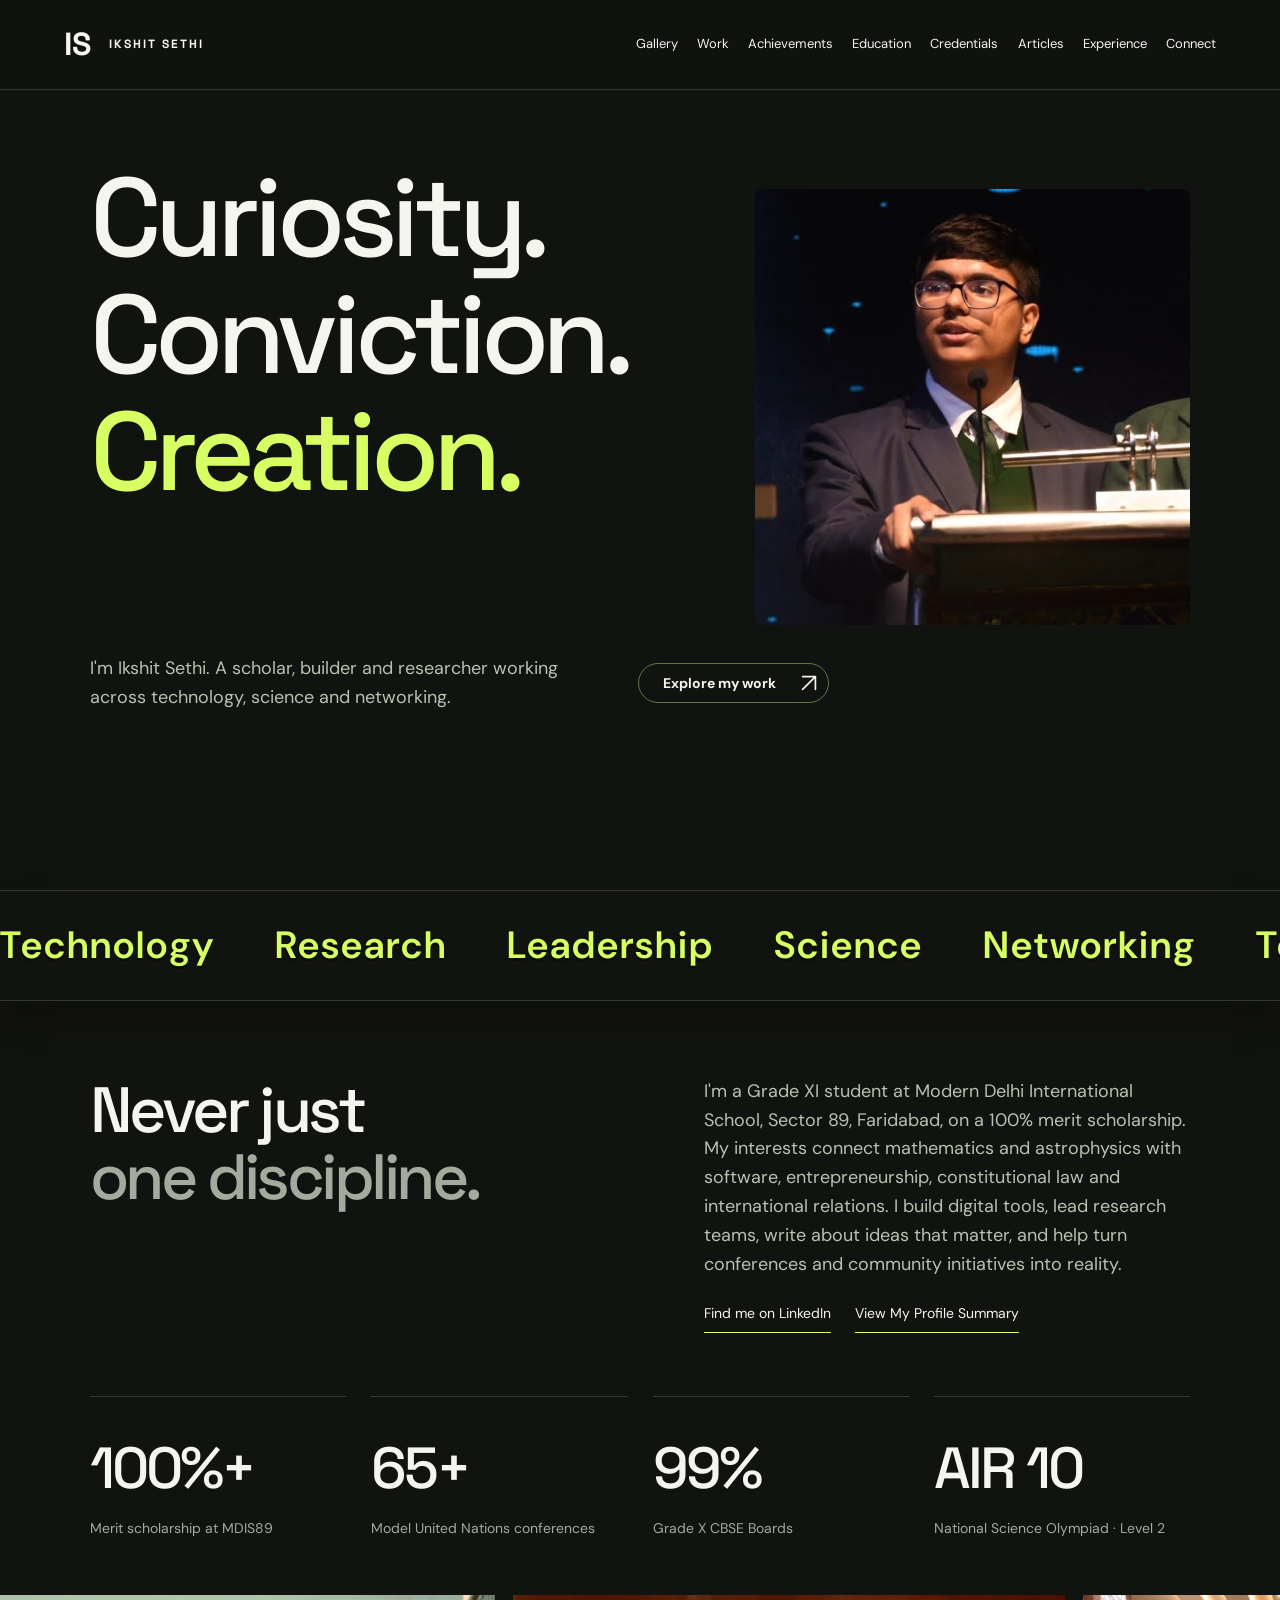
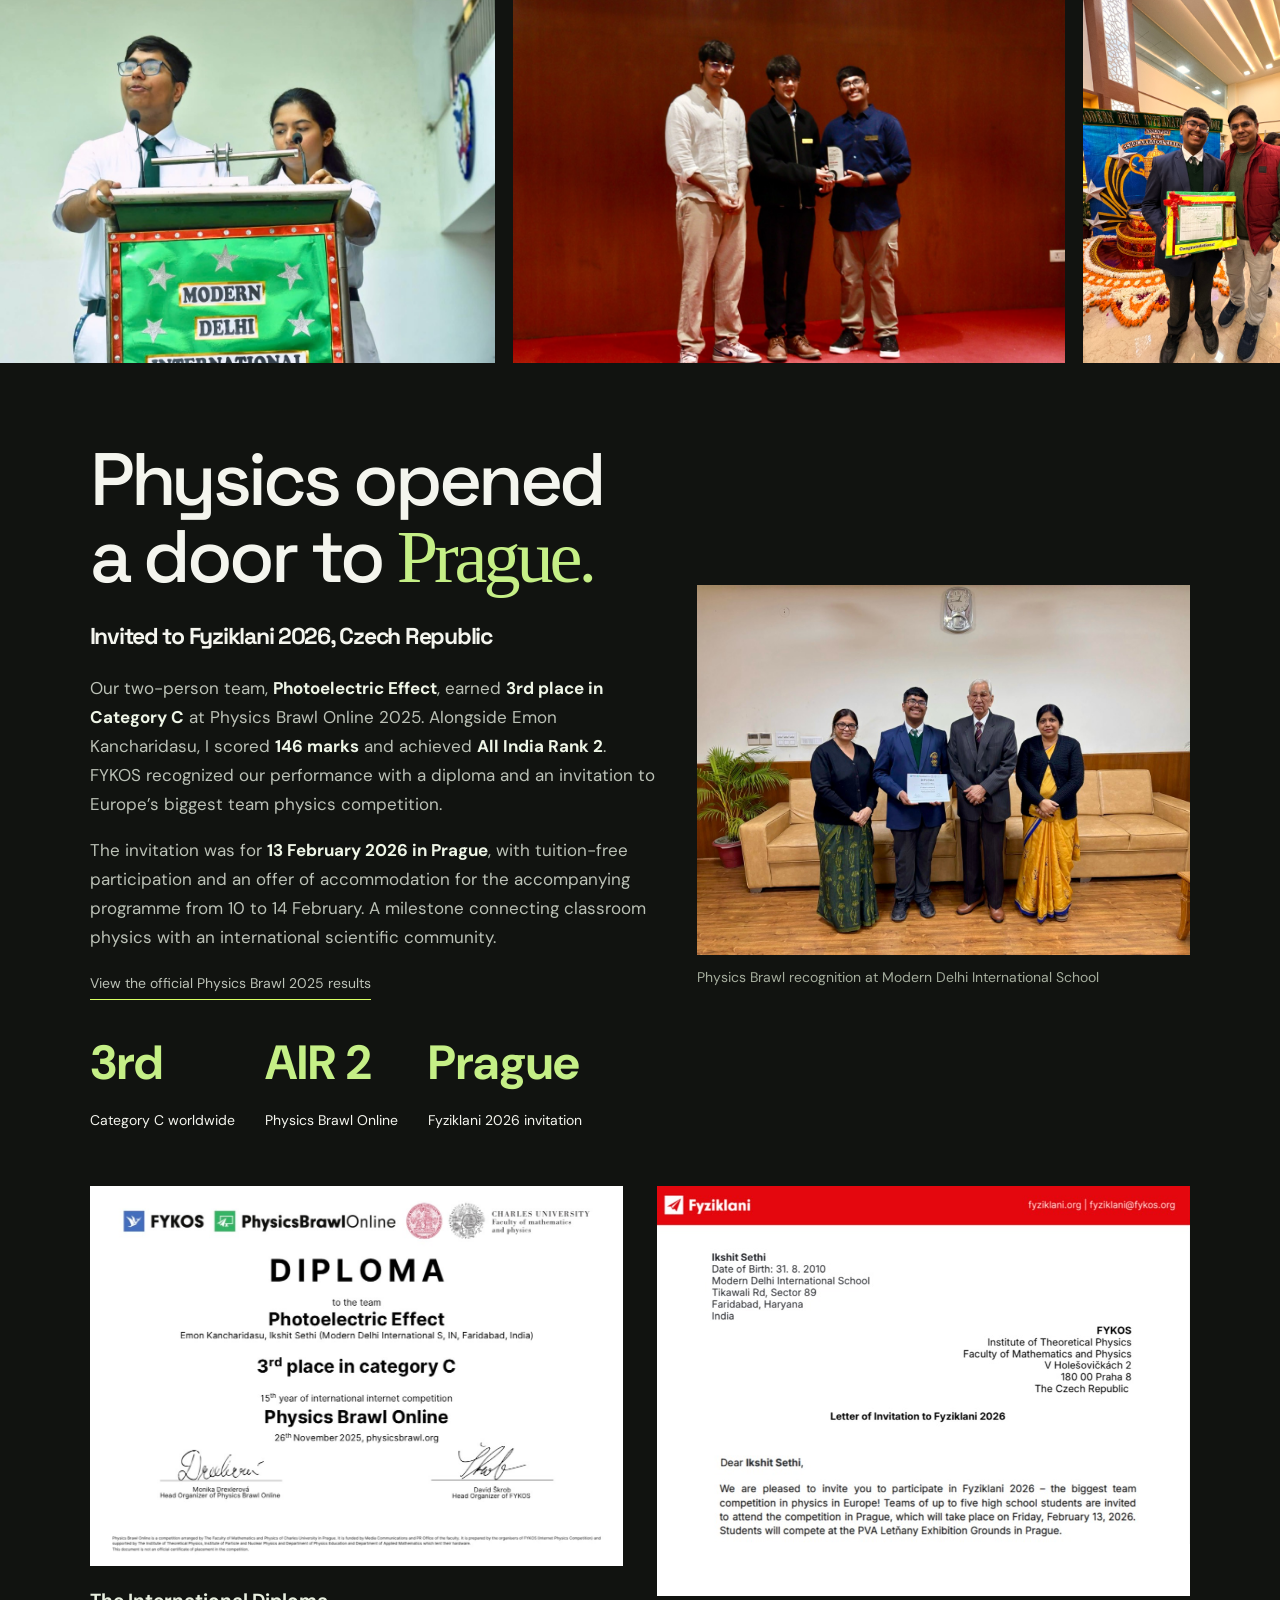
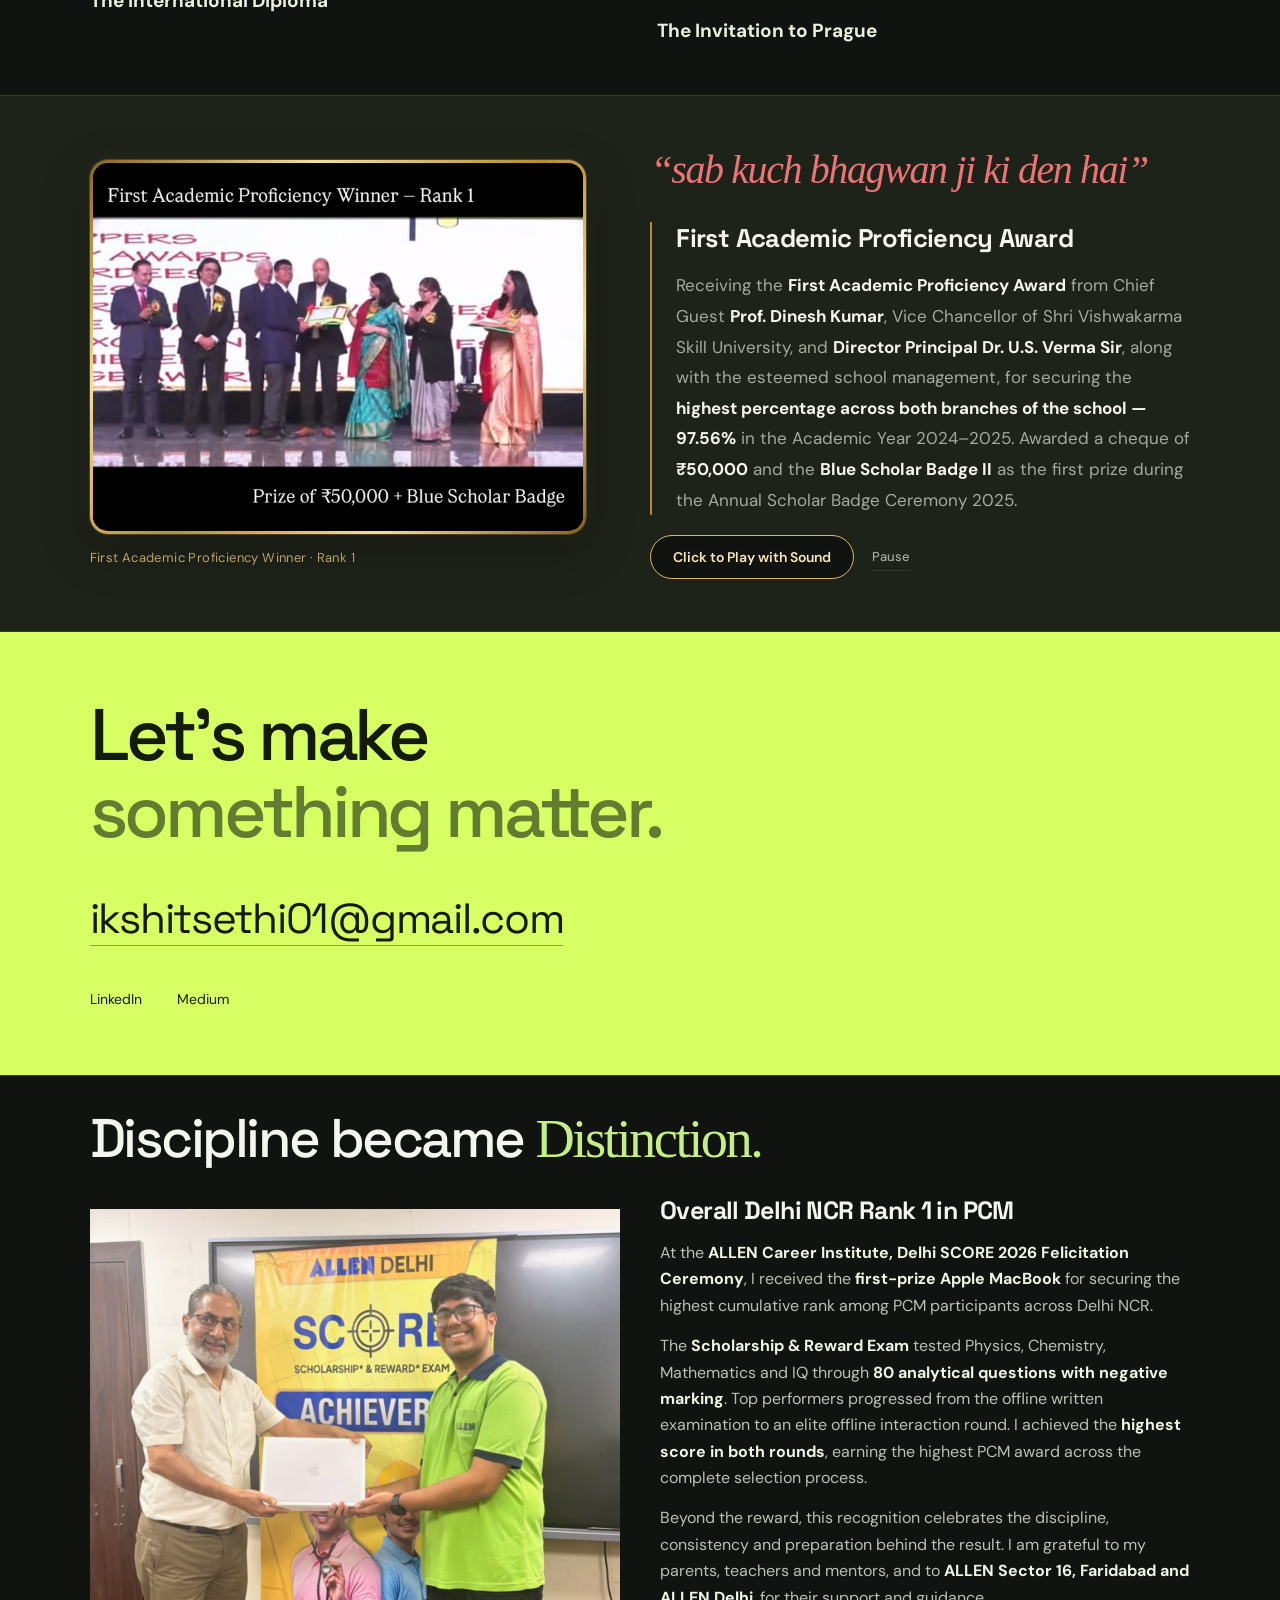
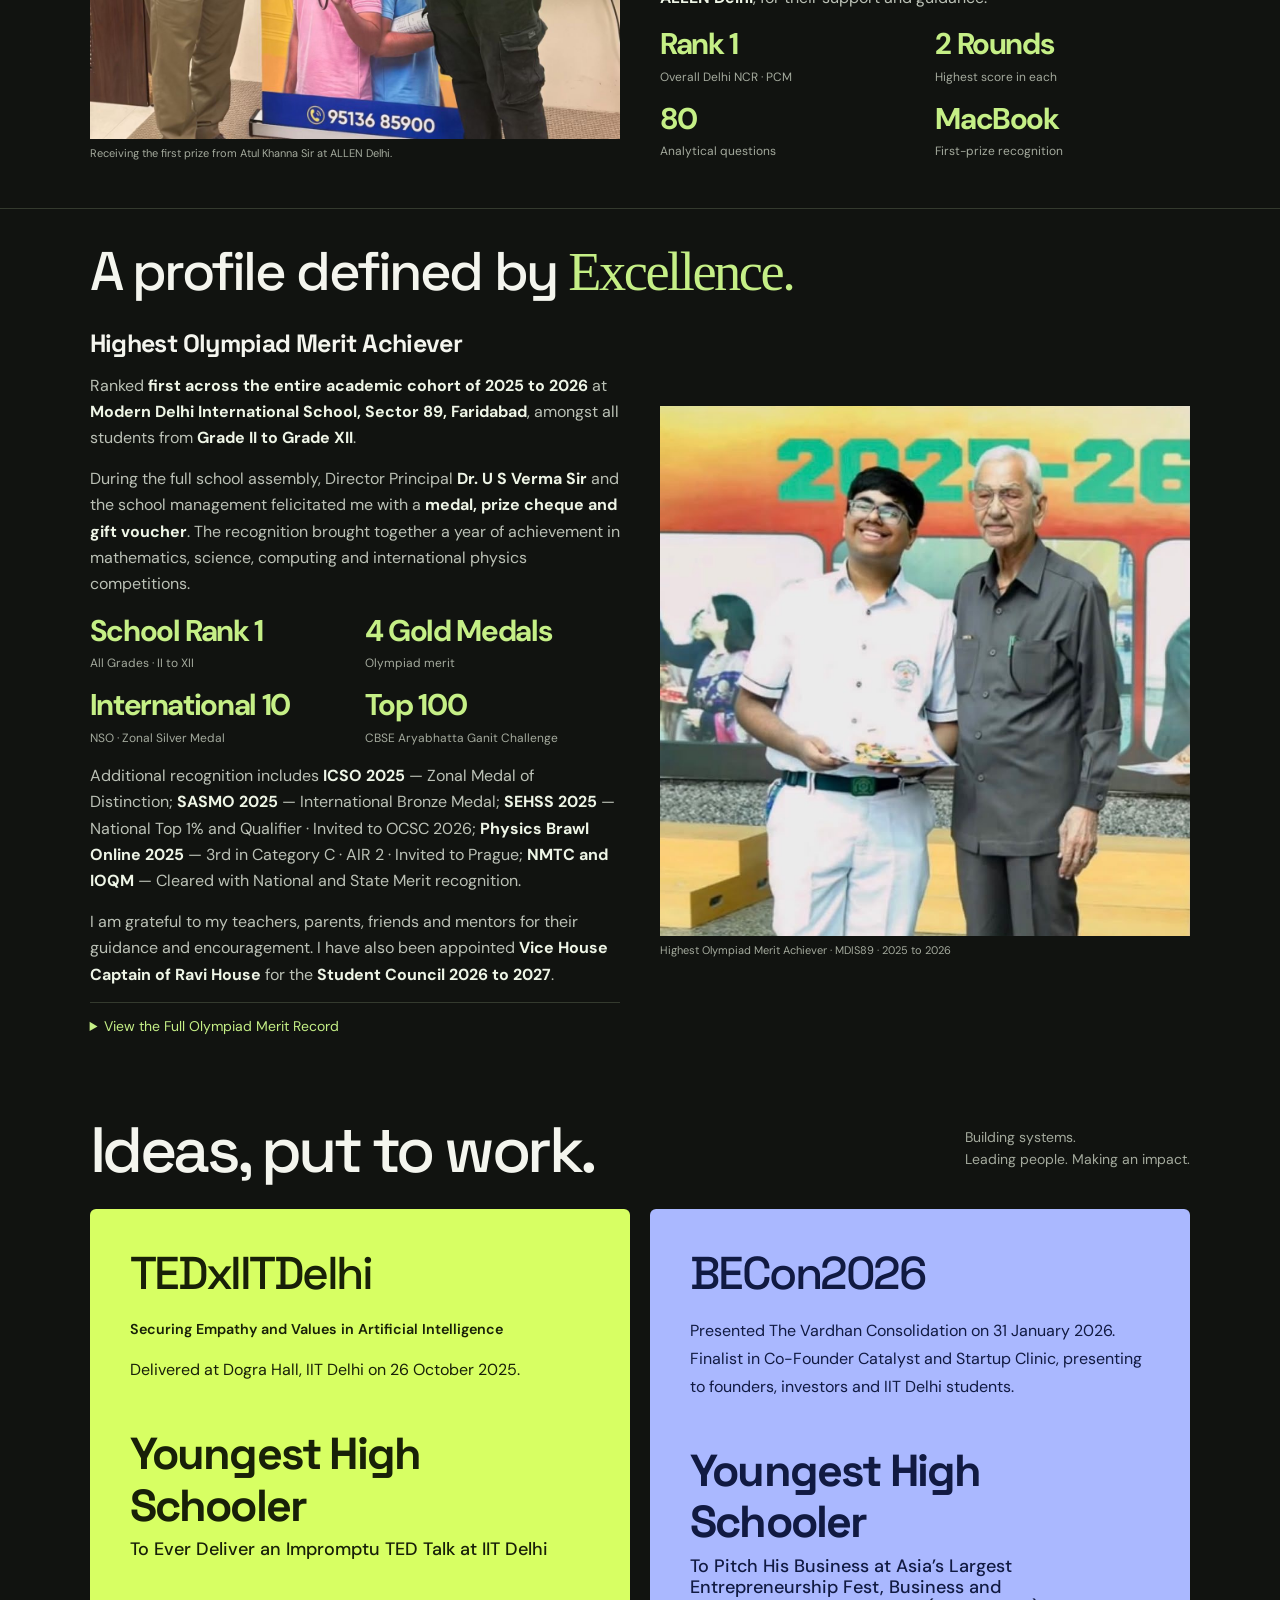
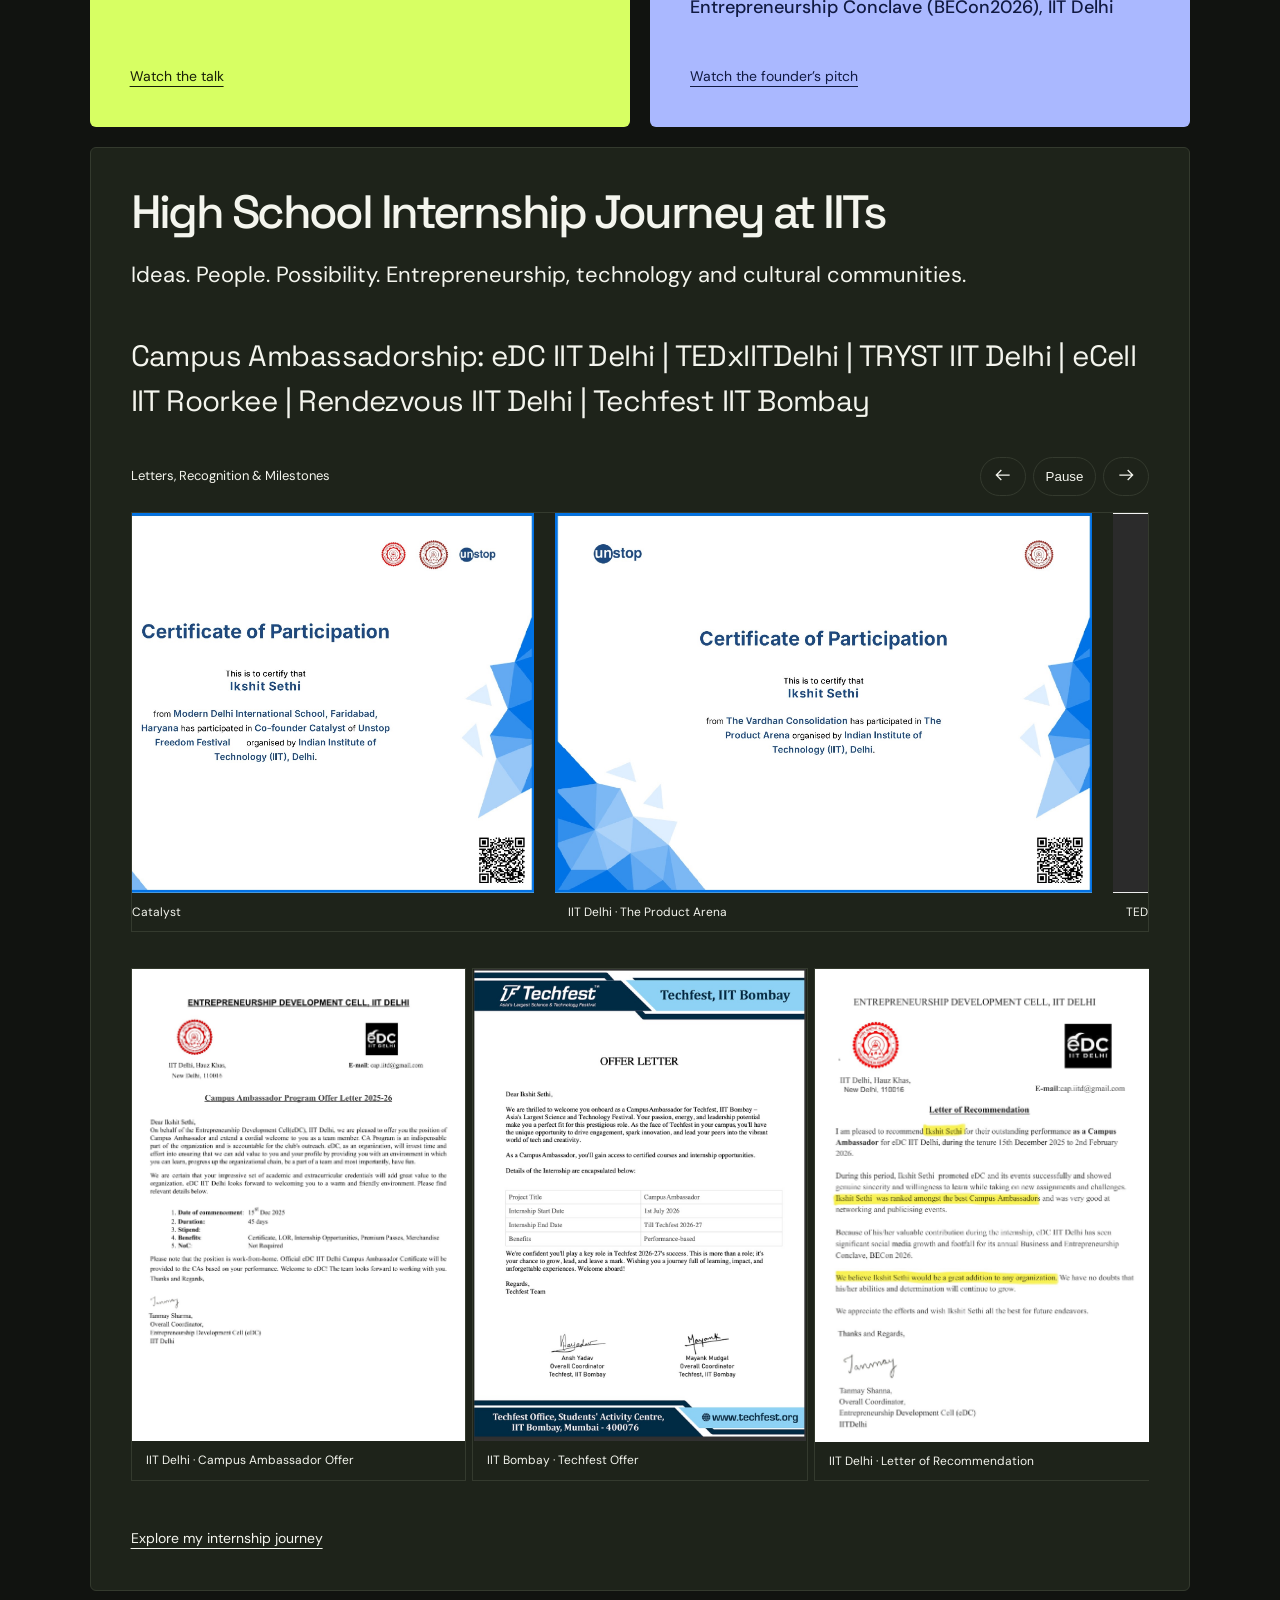
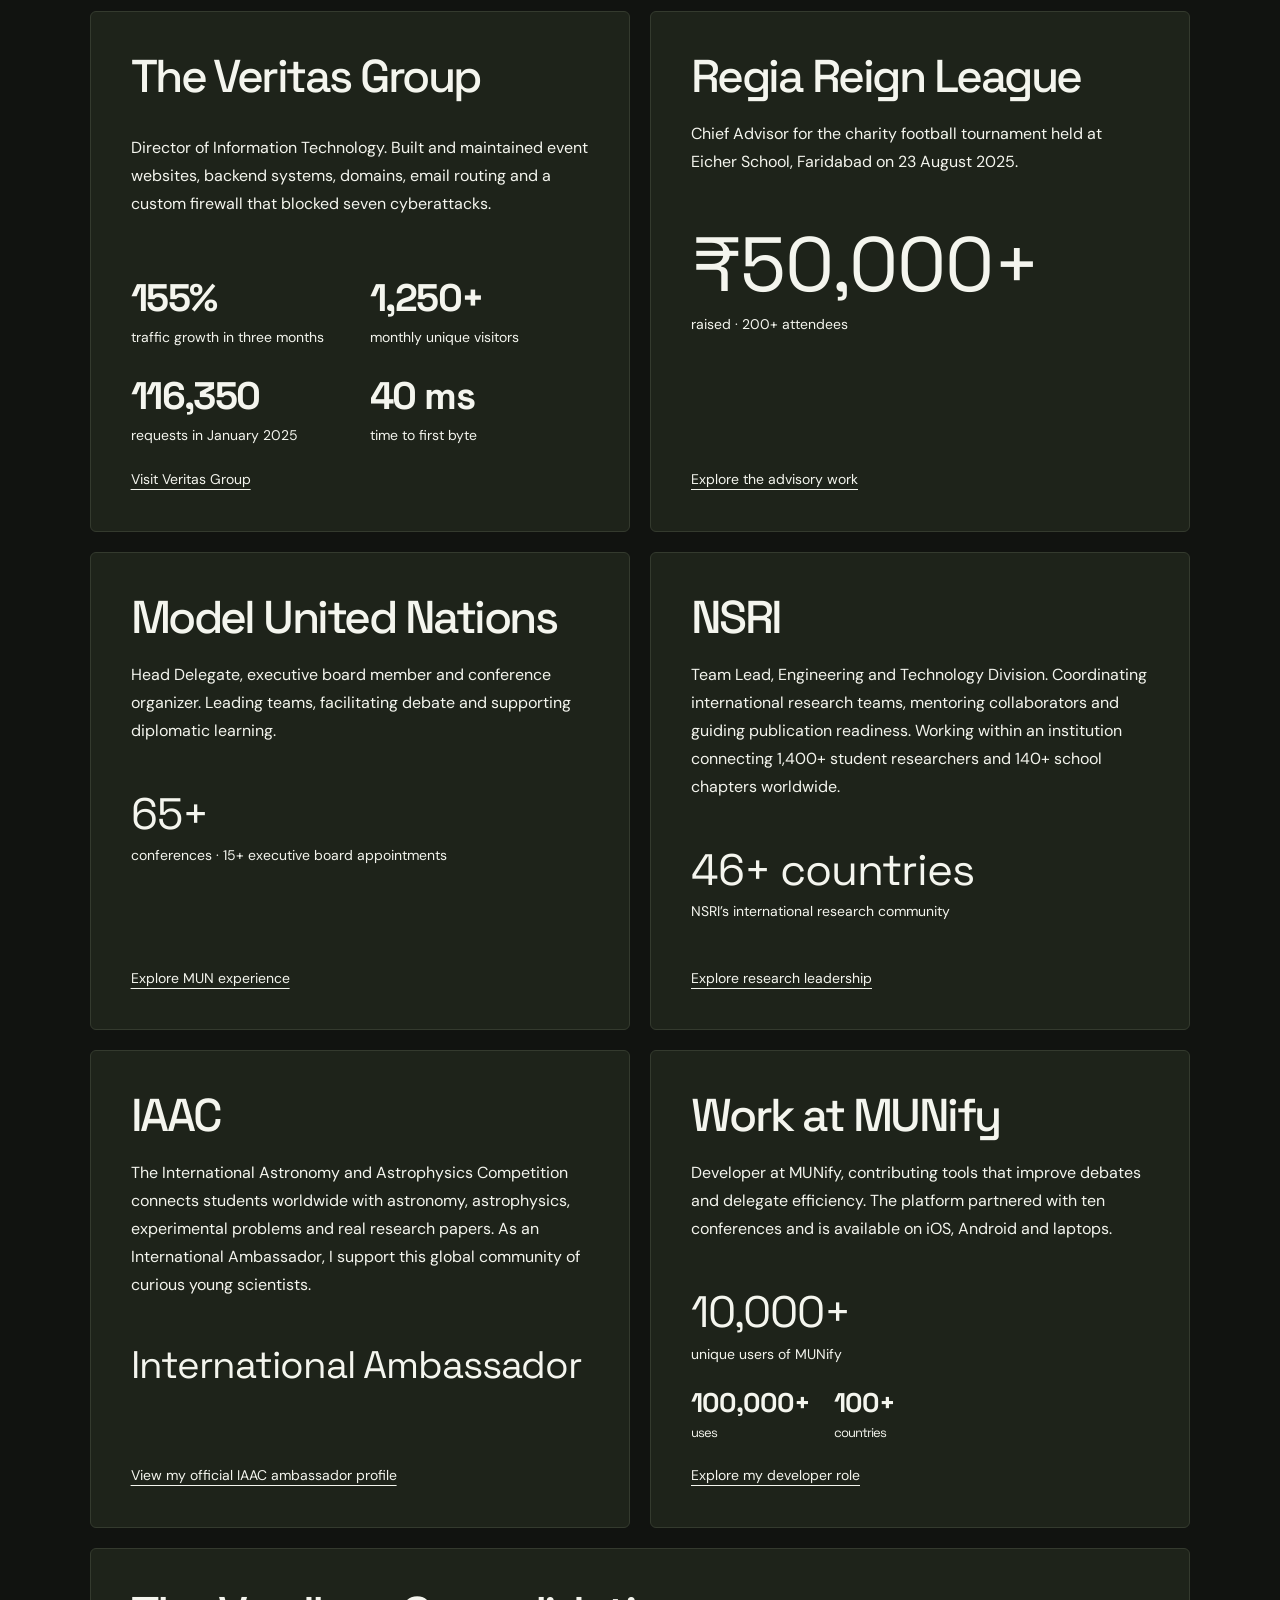
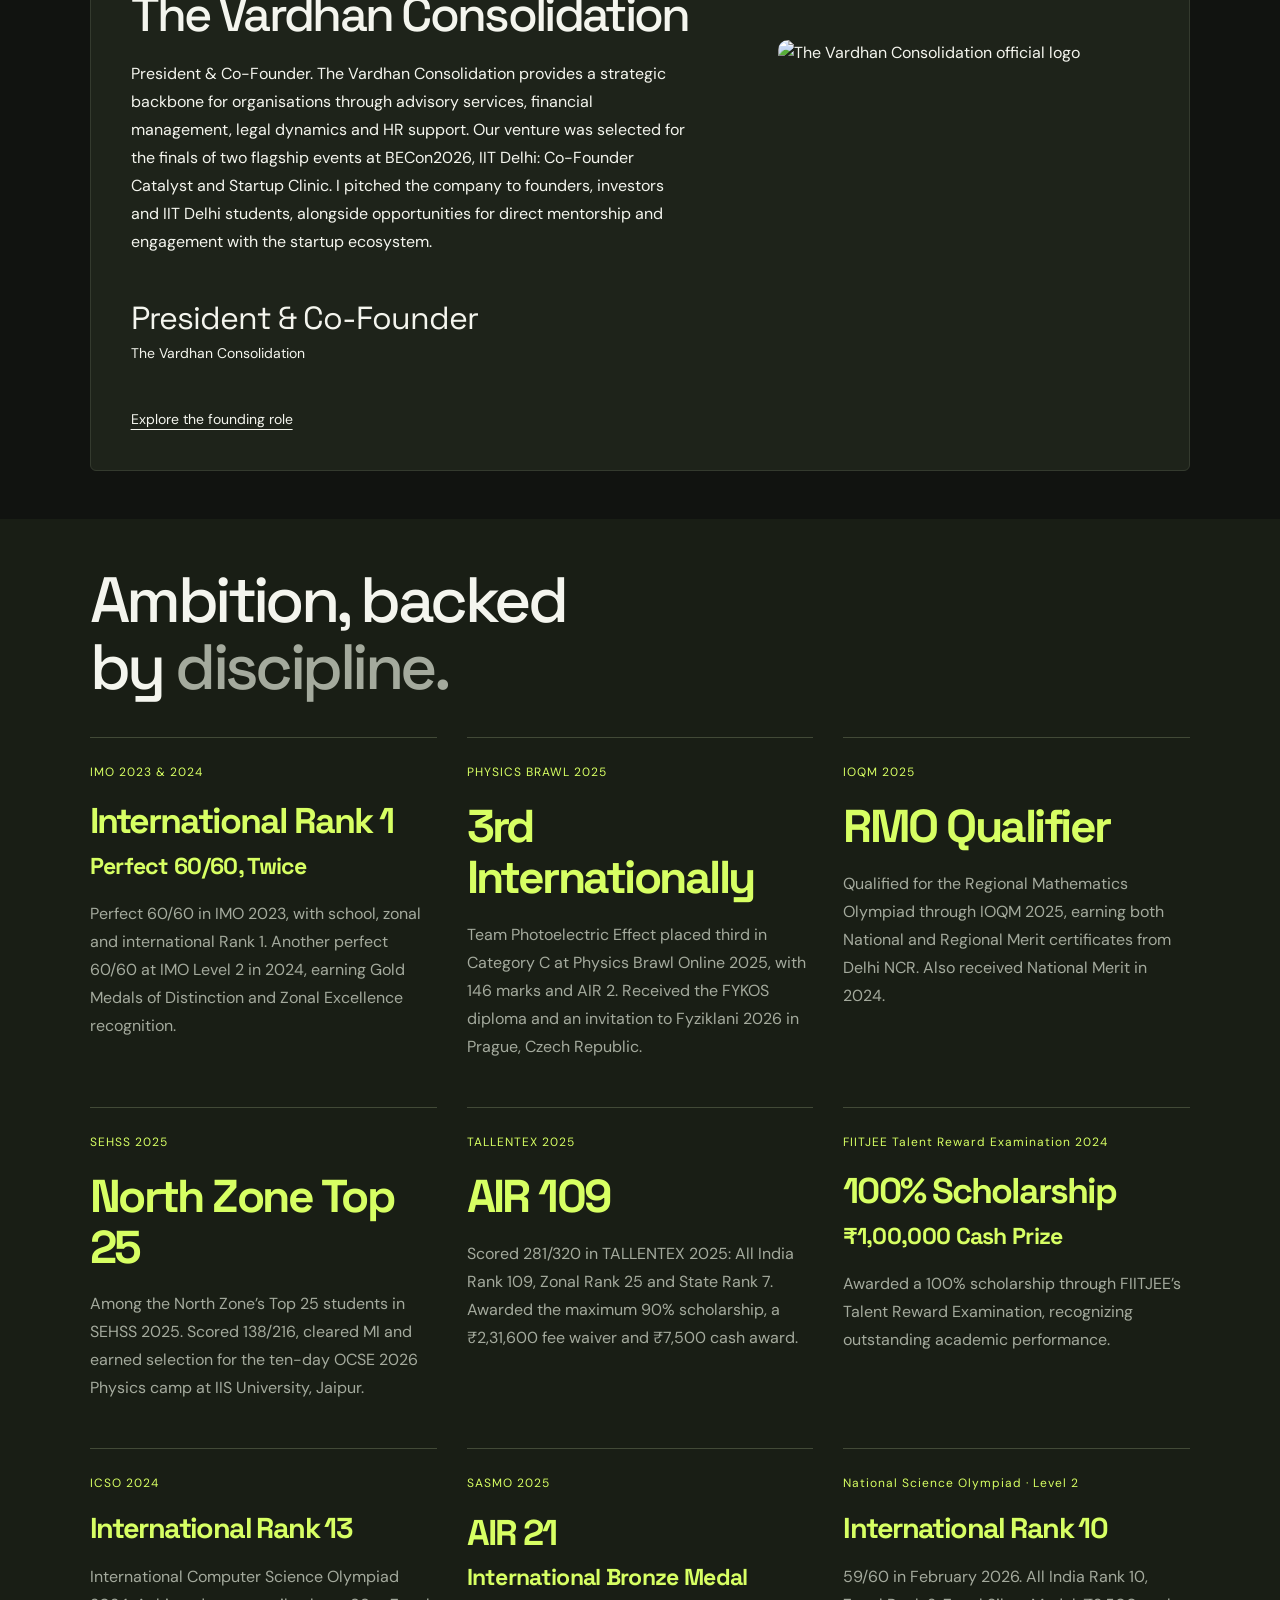
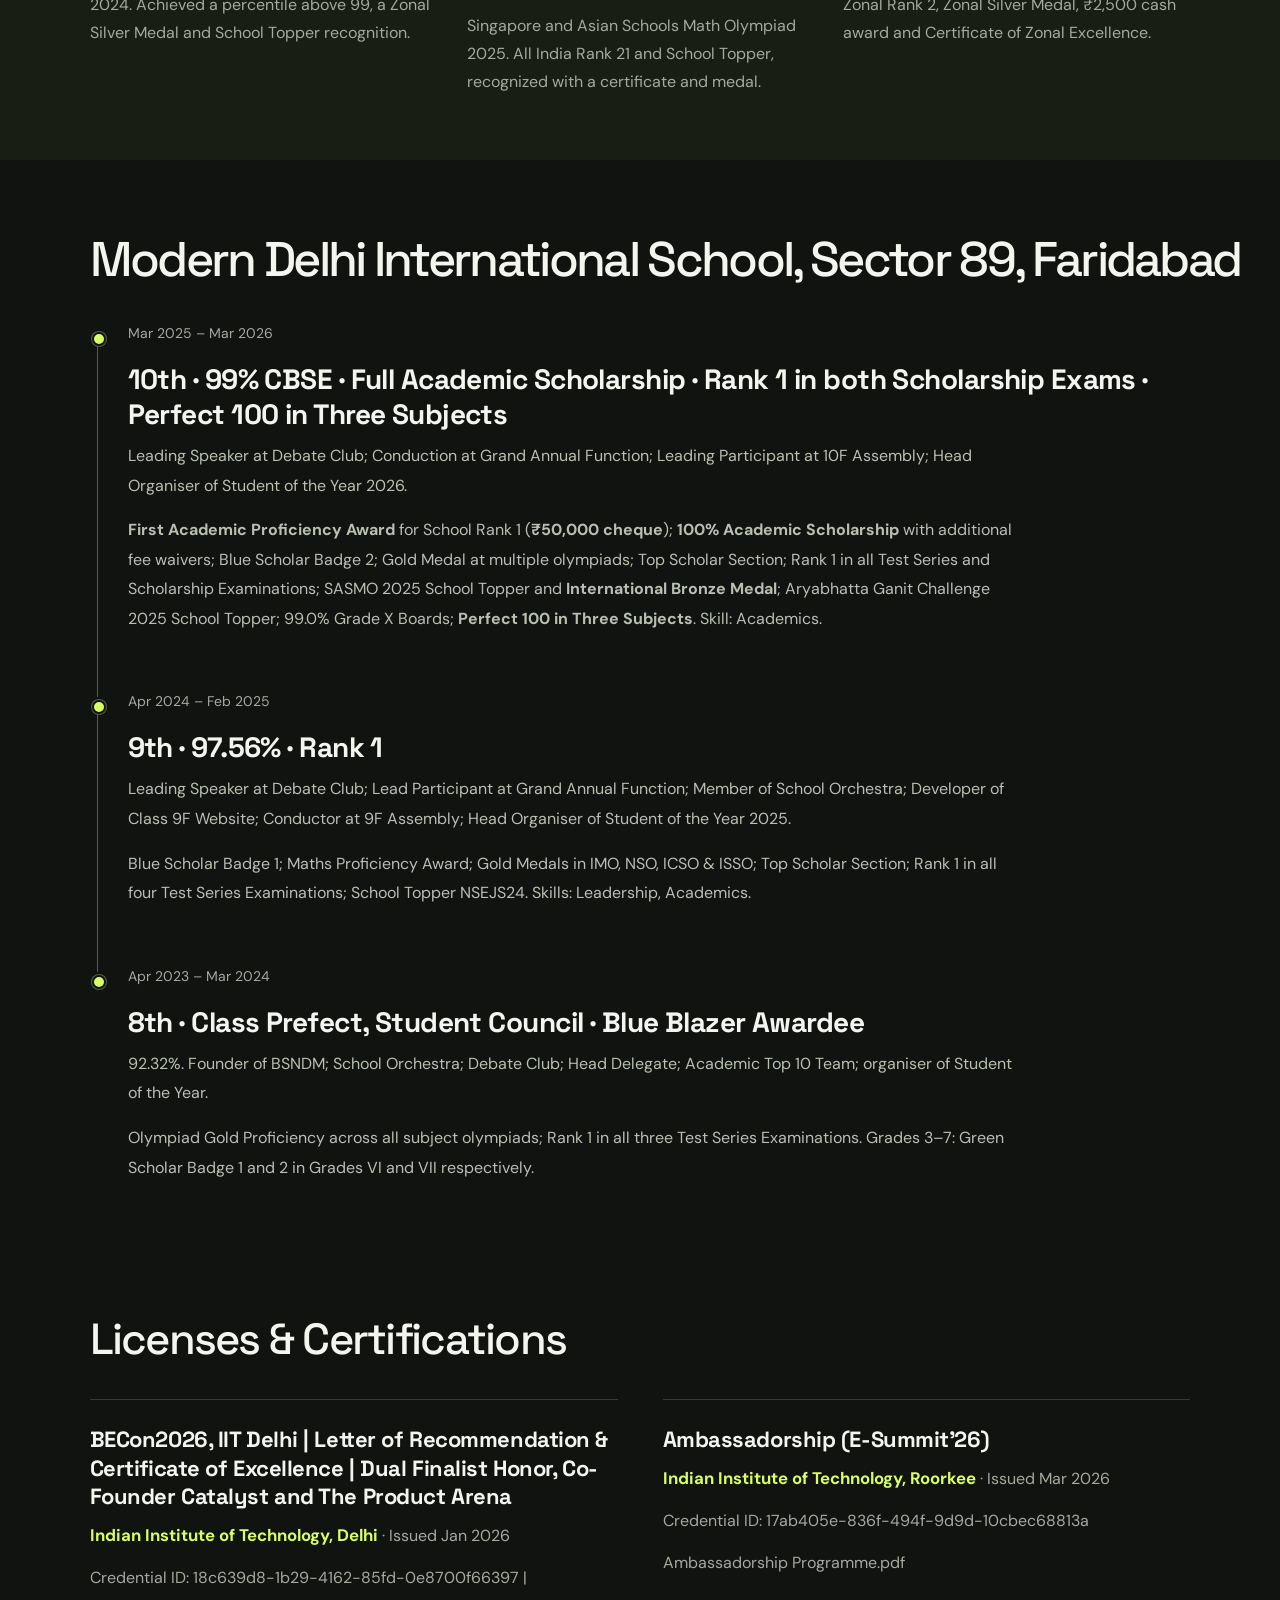
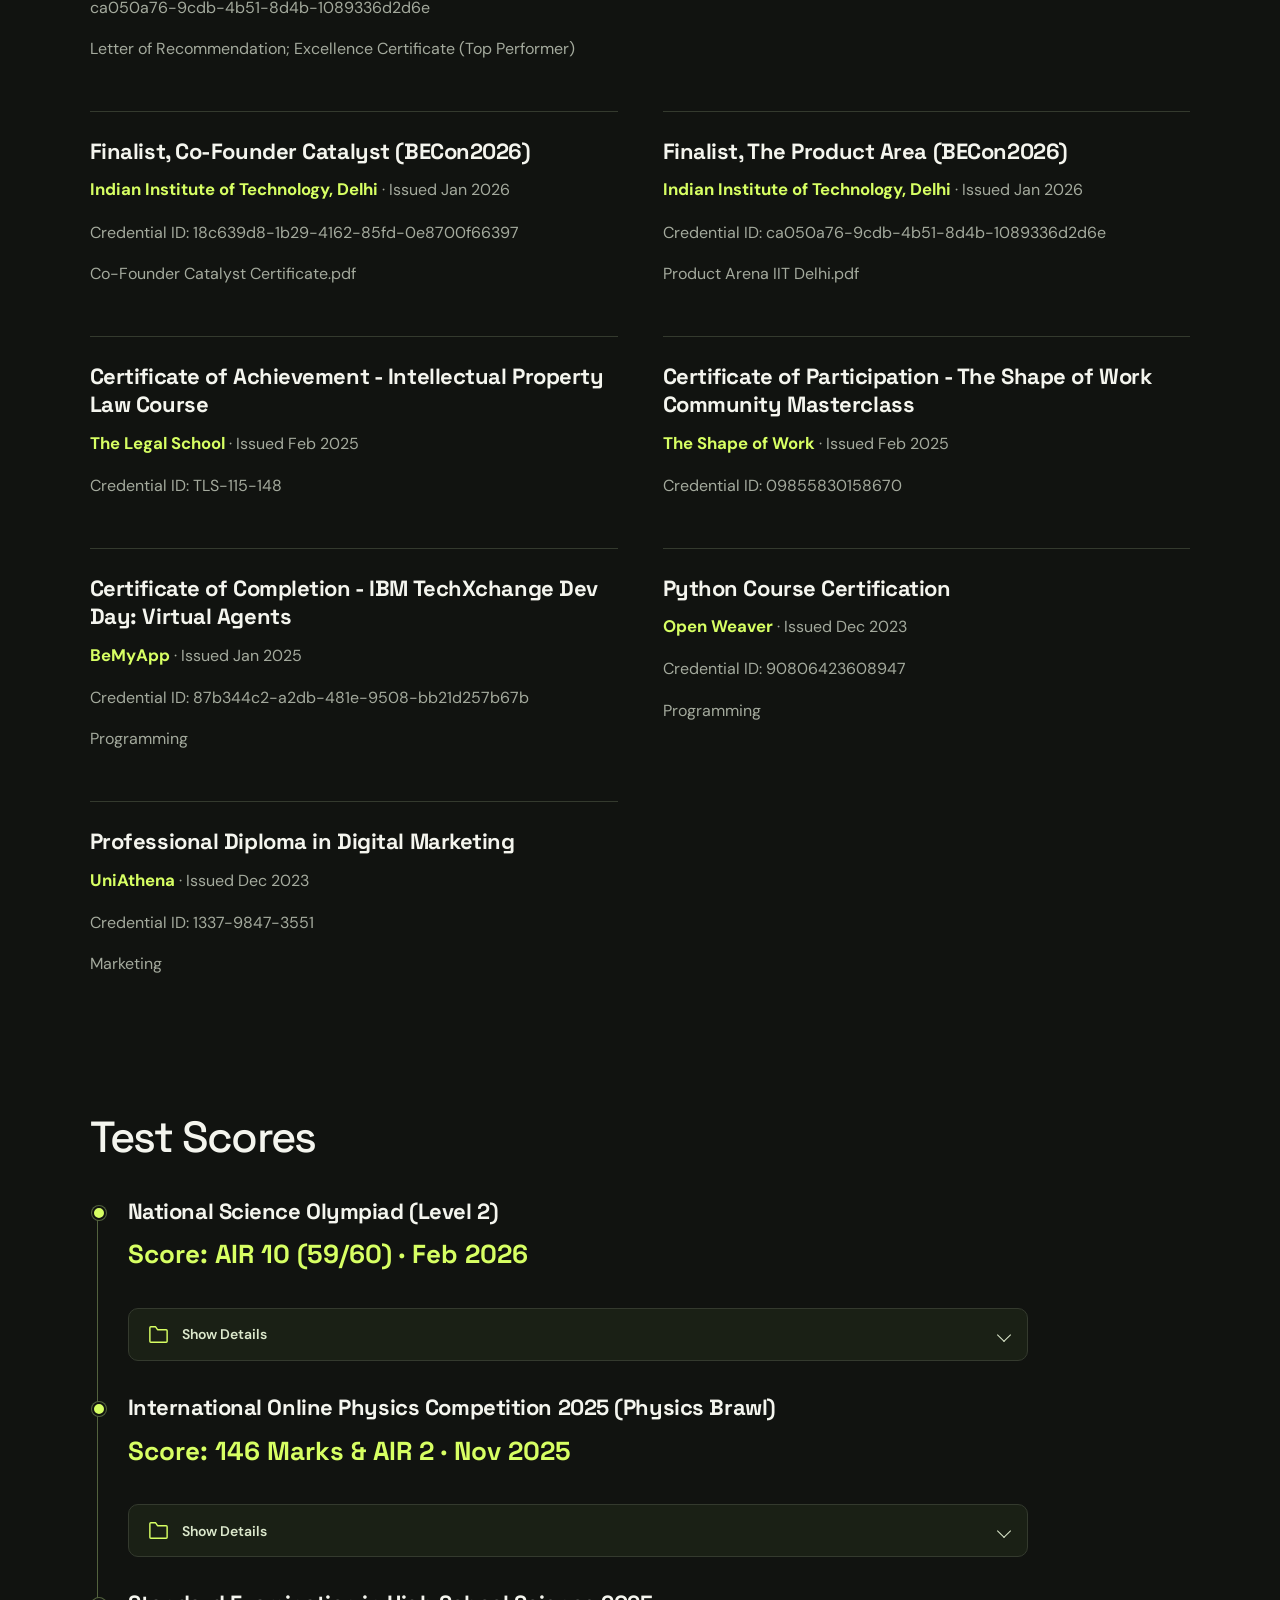
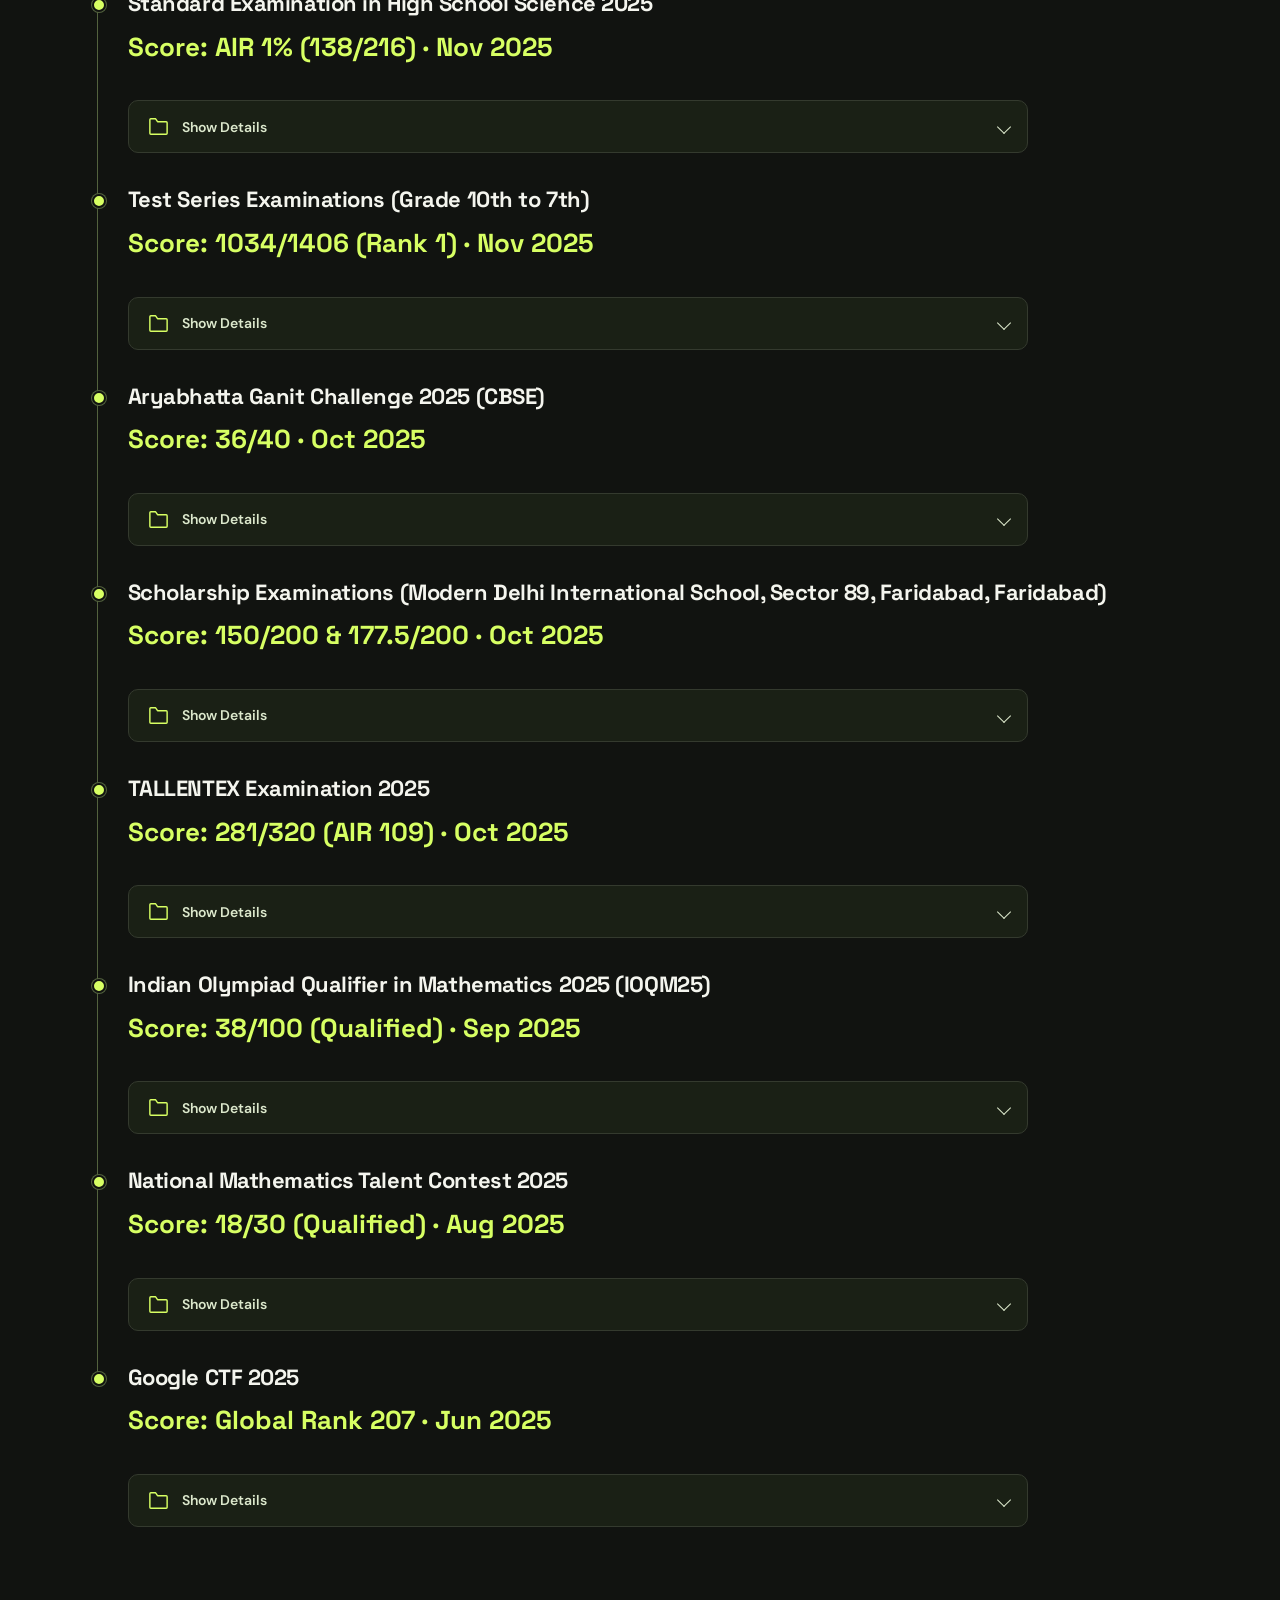
==== commit 45d6cfbe: "Move full profile summary into introduction with compact tables and toggle" ====
--- a/index.html
+++ b/index.html
@@ -1,2 +1,2 @@
 <!DOCTYPE html>
-<html lang="en"><head><meta charset="utf-8"><meta name="viewport" content="width=device-width,initial-scale=1"><title>Ikshit Sethi | Official Portfolio · Research, Technology &amp; Leadership</title><meta name="description" content="Ikshit Sethi’s official portfolio: scholar, researcher, writer and technology leader from Faridabad. Explore IIT experiences, awards and research."><link rel="icon" href="favicon.svg" type="image/svg+xml"><link rel="stylesheet" href="style.css?v=recap-20261005"><link rel="canonical" href="https://ikshitsethi.in/"><link rel="sitemap" type="application/xml" href="https://ikshitsethi.in/sitemap.xml"><meta name="robots" content="index, follow, max-image-preview:large, max-snippet:-1, max-video-preview:-1"><meta name="author" content="Ikshit Sethi"><meta name="theme-color" content="#111310"><meta property="og:type" content="profile"><meta property="og:site_name" content="Ikshit Sethi"><meta property="og:title" content="Ikshit Sethi | Official Portfolio"><meta property="og:description" content="Ikshit Sethi’s official portfolio: scholar, researcher, writer and technology leader from Faridabad. Explore IIT experiences, awards and research."><meta property="og:url" content="https://ikshitsethi.in/"><meta property="og:image" content="https://ikshitsethi.in/highlight-18.jpg"><meta property="og:image:width" content="668"><meta property="og:image:height" content="1066"><meta property="og:image:alt" content="Ikshit Sethi speaking at a podium"><meta property="og:locale" content="en_IN"><meta property="profile:first_name" content="Ikshit"><meta property="profile:last_name" content="Sethi"><meta name="twitter:card" content="summary_large_image"><meta name="twitter:title" content="Ikshit Sethi | Official Portfolio"><meta name="twitter:description" content="Ikshit Sethi’s official portfolio: scholar, researcher, writer and technology leader from Faridabad. Explore IIT experiences, awards and research."><meta name="twitter:image" content="https://ikshitsethi.in/highlight-18.jpg"><meta name="twitter:image:alt" content="Ikshit Sethi speaking at a podium"><script type="application/ld+json">{"@context":"https://schema.org","@graph":[{"@type":"Person","@id":"https://ikshitsethi.in/#person","name":"Ikshit Sethi","url":"https://ikshitsethi.in/","image":{"@type":"ImageObject","url":"https://ikshitsethi.in/highlight-18.jpg","width":668,"height":1066},"description":"Scholar, researcher, writer and technology leader from Faridabad, India. Director of Information Technology at The Veritas Group and President and Co-Founder of The Vardhan Consolidation.","sameAs":["https://www.linkedin.com/in/ikshitsethi/","https://ikshitsethi01.medium.com","https://iaac.space/en/isethi","https://linktr.ee/ikshitsethi"],"homeLocation":{"@type":"Place","name":"Faridabad, Haryana, India"},"knowsAbout":["Physics","Mathematics","Software development","Research","Model United Nations","Public speaking"],"affiliation":[{"@type":"Organization","name":"The Veritas Group","url":"https://www.veritasgroup.in"},{"@type":"Organization","name":"The Vardhan Consolidation","url":"https://www.linkedin.com/company/the-vardhan-consolidation"}],"subjectOf":[{"@type":"WebPage","name":"Official IAAC Ambassador profile: Ikshit Sethi","url":"https://iaac.space/en/isethi"},{"@type":"WebPage","name":"Physics Brawl Online 2025 official competition results","url":"https://physicsbrawl.org/2025/results/"}]},{"@type":"ProfilePage","@id":"https://ikshitsethi.in/#profile","url":"https://ikshitsethi.in/","name":"Ikshit Sethi | Official Portfolio","description":"Ikshit Sethi’s official portfolio: scholar, researcher, writer and technology leader from Faridabad. Explore IIT experiences, awards and research.","inLanguage":"en","mainEntity":{"@id":"https://ikshitsethi.in/#person"},"isPartOf":{"@id":"https://ikshitsethi.in/#website"},"dateModified":"2026-10-04T00:00:00+05:30"},{"@type":"WebSite","@id":"https://ikshitsethi.in/#website","url":"https://ikshitsethi.in/","name":"Ikshit Sethi","publisher":{"@id":"https://ikshitsethi.in/#person"},"inLanguage":"en"}]}</script><meta name="google-site-verification" content="_5vdMQ_-fDjf4E5mb_Ovnu51DAYuVrlAuJc_huqcHCQ"></head><body id="top"><header><a class="brand" href="#">IS<span>IKSHIT SETHI</span></a><nav aria-label="Main"><a href="#gallery">Gallery</a><a href="#work">Work</a><a href="#recognition">Achievements</a><a href="#education">Education</a><a href="#certifications">Credentials</a><a href="#writing">Articles</a><a href="#archive">Experience</a><a href="#contact">Connect</a></nav></header><main><section class="hero"><h1>Curiosity.<span class="sr-only">Ikshit Sethi: </span><br>Conviction.<br><em>Creation.</em></h1><div class="hero-bottom"><p>I'm Ikshit Sethi. A scholar, builder and researcher working across technology, science and networking.</p><a class="button hero-cta" href="#work">Explore my work <svg class="design-arrow" viewbox="0 0 24 24" fill="none" aria-hidden="true"><path d="M5 19 19 5M5 5h14v14" stroke="currentColor" stroke-width="1.8" stroke-linecap="round" stroke-linejoin="round"></path></svg></a></div><figure class="hero-portrait"><img src="highlight-18.jpg" alt="Ikshit Sethi speaking at a podium" width="668" height="1066" fetchpriority="high" loading="eager" decoding="async"></figure></section><div class="ticker"><div class="ticker-track"><span>Technology</span><span>Research</span><span>Leadership</span><span>Science</span><span>Networking</span><span>Technology</span><span>Research</span><span>Leadership</span><span>Science</span><span>Networking</span></div></div><section class="intro" id="about"><h2>Never just<br><span>one discipline.</span></h2><div><p>I'm a Grade XI student at Modern Delhi International School, Sector 89, Faridabad, on a 100% merit scholarship. My interests connect mathematics and astrophysics with software, entrepreneurship, constitutional law and international relations. I build digital tools, lead research teams, write about ideas that matter, and help turn conferences and community initiatives into reality.</p><div class="intro-actions"><a class="text-link" href="https://www.linkedin.com/in/ikshitsethi/" target="_blank" rel="noopener noreferrer">Find me on LinkedIn</a><details class="career academics-recap"><summary><span>Academics</span><span class="plus">+</span></summary><div class="role-timeline"><article class="role"><h3>Scholarship &amp; Admission Test (MDIS89)</h3><p>100% Scholarship &amp; Highest Awardee</p></article><article class="role"><h3>Sh. Gopal Sharma Scholarship Test (MVN17)</h3><p>100% Scholarship</p></article><article class="role"><h3>SEHSS 2025</h3><p>(Cleared MI, Qualified for OCSE26, Top 25 Ranker, Zonal Excellence &amp; Gold Medal)</p></article><article class="role"><h3>Physics Brawl 2025</h3><p>(AIR 2, Global Rank 3, Invited to Prague, Czech Republic)</p></article><article class="role"><h3>XAT 2025</h3><p>(NCR Rank 7, Cash Prize of ₹11,000)</p></article><article class="role"><h3>TALLENTEX 2025 (AIR 109, Max. Scholarship</h3><p>90%, Net Waiver of ₹2,31,600)</p></article><article class="role"><h3>TALLENTEX 2024 (AIR 138, Max. Scholarship</h3><p>90%, Net Waiver of ₹93,000)</p></article><article class="role"><h3>Olympiads 2025 (Gold Medal</h3><p>IMO, NSO, NSTSE)</p></article><article class="role"><h3>IOQM 2025</h3><p>(Qualified for RMO, National &amp; Regional Merit Winner)</p></article><article class="role"><h3>IOQM 2024</h3><p>(National Merit Winner)</p></article><article class="role"><h3>NSEJS 2024</h3><p>(98%ile+, Cleared MAS, Centre Topper, School Rank 1)</p></article><article class="role"><h3>IMO 2024</h3><p>(Level 2 Perfect Score: 60/60)</p></article><article class="role"><h3>IMO 2023</h3><p>(Perfect Score: 60/60, International Rank 1)</p></article><article class="role"><h3>ICSO 2024</h3><p>(99%ile+, International Rank 18, Silver Zonal Medal, School Topper)</p></article><article class="role"><h3>NSO 2024</h3><p>(99%ile+, International Rank Below-175)</p></article><article class="role"><h3>NSTSE 2023 &amp; 2024</h3><p>(AIR 143, AIR 167)</p></article><article class="role"><h3>FTRE 2024</h3><p>(100% Scholarship, ₹1,00,000 Cash Prize)</p></article><article class="role"><h3>Aryabhatta Interschool Maths Competition 2024</h3><p>(AIR 11)</p></article><article class="role"><h3>National Space Innovation Challenge 2023</h3><p>(5/5 Stars)</p></article></div></details></div></div></section><section class="numbers"><div><strong>100%+</strong><span>Merit scholarship at MDIS89</span></div><div><strong>65+</strong><span>Model United Nations conferences</span></div><div><strong>99%</strong><span>Grade X CBSE Boards</span></div><div><strong>AIR 10</strong><span>National Science Olympiad · Level 2</span></div></section><section class="gallery" id="gallery" aria-label="Photo gallery. Scroll horizontally, use the mouse wheel, or drag to explore." tabindex="0"><div class="gallery-track"><div class="gallery-group"><a href="highlight-01.jpg" class="gallery-image" target="_blank" rel="noopener" aria-label="View SEHSS certificate"><img src="highlight-01.jpg" alt="SEHSS certificate" width="1151" height="816" decoding="async" loading="lazy"></a><a href="highlight-02.jpg" class="gallery-image" target="_blank" rel="noopener" aria-label="View National Science Olympiad congratulations"><img src="highlight-02.jpg" alt="National Science Olympiad congratulations" width="1179" height="1175" decoding="async" loading="lazy"></a><a href="highlight-03.jpg" class="gallery-image" target="_blank" rel="noopener" aria-label="View Physics orientation camp invitation"><img src="highlight-03.jpg" alt="Physics orientation camp invitation" width="1159" height="809" decoding="async" loading="lazy"></a><a href="highlight-04.jpg" class="gallery-image" target="_blank" rel="noopener" aria-label="View CoFounder Catalyst pitch"><img src="highlight-04.jpg" alt="CoFounder Catalyst pitch" width="991" height="1280" decoding="async" loading="lazy"></a><a href="highlight-05.jpg" class="gallery-image" target="_blank" rel="noopener" aria-label="View Startup Clinic finalist"><img src="highlight-05.jpg" alt="Startup Clinic finalist" width="991" height="1280" decoding="async" loading="lazy"></a><a href="highlight-06.jpg" class="gallery-image" target="_blank" rel="noopener" aria-label="View BECon IIT Delhi business pitch"><img src="highlight-06.jpg" alt="BECon IIT Delhi business pitch" width="991" height="1280" decoding="async" loading="lazy"></a><a href="highlight-07.jpg" class="gallery-image" target="_blank" rel="noopener" aria-label="View Ikshit Sethi in Faridabad"><img src="highlight-07.jpg" alt="Ikshit Sethi in Faridabad" width="2880" height="3840" decoding="async" loading="lazy"></a><a href="fyziklani-letter.png" class="gallery-image letter-panel letter-part-1" target="_blank" rel="noopener" aria-label="Fyziklani 2026 invitation to Ikshit Sethi in Prague"><img src="fyziklani-letter.png" alt="Fyziklani invitation letter, part 1 of 2" decoding="async" loading="lazy"></a><a href="highlight-09.jpg" class="gallery-image" target="_blank" rel="noopener" aria-label="View School diploma presentation"><img src="highlight-09.jpg" alt="School diploma presentation" width="1280" height="960" decoding="async" loading="lazy"></a><a href="highlight-10.jpg" class="gallery-image" target="_blank" rel="noopener" aria-label="View School award ceremony"><img src="highlight-10.jpg" alt="School award ceremony" width="736" height="1280" decoding="async" loading="lazy"></a><a href="highlight-11.jpg" class="gallery-image" target="_blank" rel="noopener" aria-label="View Physics Brawl diploma for third place in category C"><img src="highlight-11.jpg" alt="Physics Brawl diploma for third place in category C" width="1146" height="817" decoding="async" loading="lazy"></a><a href="highlight-12.jpg" class="gallery-image" target="_blank" rel="noopener" aria-label="View TEDx IIT Delhi talk and recognition"><img src="highlight-12.jpg" alt="TEDx IIT Delhi talk and recognition" width="990" height="1280" decoding="async" loading="lazy"></a><a href="highlight-13.jpg" class="gallery-image" target="_blank" rel="noopener" aria-label="View Ikshit Sethi speaking at TEDx IIT Delhi"><img src="highlight-13.jpg" alt="Ikshit Sethi speaking at TEDx IIT Delhi" width="990" height="1280" decoding="async" loading="lazy"></a><a href="highlight-14.jpg" class="gallery-image" target="_blank" rel="noopener" aria-label="View SASMO bronze award presentation"><img src="highlight-14.jpg" alt="SASMO bronze award presentation" width="1280" height="847" decoding="async" loading="lazy"></a><a href="highlight-15.jpg" class="gallery-image" target="_blank" rel="noopener" aria-label="View School assembly conduction"><img src="highlight-15.jpg" alt="School assembly conduction" width="1280" height="853" decoding="async" loading="lazy"></a><a href="highlight-16.jpg" class="gallery-image" target="_blank" rel="noopener" aria-label="View Award presentation at an event"><img src="highlight-16.jpg" alt="Award presentation at an event" width="1280" height="853" decoding="async" loading="lazy"></a><a href="highlight-17.jpg" class="gallery-image" target="_blank" rel="noopener" aria-label="View School academic excellence ceremony"><img src="highlight-17.jpg" alt="School academic excellence ceremony" width="2880" height="3840" decoding="async" loading="lazy"></a><a href="highlight-18.jpg" class="gallery-image" target="_blank" rel="noopener" aria-label="View Ikshit Sethi speaking at the podium"><img src="highlight-18.jpg" alt="Ikshit Sethi speaking at the podium" width="668" height="1066" decoding="async" loading="lazy"></a><a href="highlight-19.jpg" class="gallery-image" target="_blank" rel="noopener" aria-label="View Ikshit Sethi with school leadership"><img src="highlight-19.jpg" alt="Ikshit Sethi with school leadership" width="1179" height="716" decoding="async" loading="lazy"></a><a href="highlight-20.jpg" class="gallery-image" target="_blank" rel="noopener" aria-label="View School event hosting"><img src="highlight-20.jpg" alt="School event hosting" width="800" height="533" decoding="async" loading="lazy"></a><a href="allen-award-portrait.jpg" class="gallery-image" target="_blank" rel="noopener" aria-label="View Holding the ALLEN Rank 1 MacBook Award"><img src="allen-award-portrait.jpg" alt="Holding the ALLEN Rank 1 MacBook Award" loading="lazy" decoding="async"></a><a href="olympiad-medals.jpg" class="gallery-image" target="_blank" rel="noopener" aria-label="View Olympiad Medals and Recognition"><img src="olympiad-medals.jpg" alt="Olympiad Medals and Recognition" loading="lazy" decoding="async"></a><a href="allen-result.jpg" class="gallery-image" target="_blank" rel="noopener" aria-label="View Original ALLEN SCORE 2026 Rank 1 Result"><img src="allen-result.jpg" alt="Original ALLEN SCORE 2026 Rank 1 Result List and Admit Card" loading="lazy"></a></div><div class="gallery-group" aria-hidden="true"><a href="highlight-01.jpg" class="gallery-image" target="_blank" rel="noopener" aria-label="View SEHSS certificate" tabindex="-1"><img src="highlight-01.jpg" alt="" width="1151" height="816" decoding="async" loading="lazy"></a><a href="highlight-02.jpg" class="gallery-image" target="_blank" rel="noopener" aria-label="View National Science Olympiad congratulations" tabindex="-1"><img src="highlight-02.jpg" alt="" width="1179" height="1175" decoding="async" loading="lazy"></a><a href="highlight-03.jpg" class="gallery-image" target="_blank" rel="noopener" aria-label="View Physics orientation camp invitation" tabindex="-1"><img src="highlight-03.jpg" alt="" width="1159" height="809" decoding="async" loading="lazy"></a><a href="highlight-04.jpg" class="gallery-image" target="_blank" rel="noopener" aria-label="View CoFounder Catalyst pitch" tabindex="-1"><img src="highlight-04.jpg" alt="" width="991" height="1280" decoding="async" loading="lazy"></a><a href="highlight-05.jpg" class="gallery-image" target="_blank" rel="noopener" aria-label="View Startup Clinic finalist" tabindex="-1"><img src="highlight-05.jpg" alt="" width="991" height="1280" decoding="async" loading="lazy"></a><a href="highlight-06.jpg" class="gallery-image" target="_blank" rel="noopener" aria-label="View BECon IIT Delhi business pitch" tabindex="-1"><img src="highlight-06.jpg" alt="" width="991" height="1280" decoding="async" loading="lazy"></a><a href="highlight-07.jpg" class="gallery-image" target="_blank" rel="noopener" aria-label="View Ikshit Sethi in Faridabad" tabindex="-1"><img src="highlight-07.jpg" alt="" width="2880" height="3840" decoding="async" loading="lazy"></a><a href="fyziklani-letter.png" class="gallery-image letter-panel letter-part-1" target="_blank" rel="noopener" aria-label="Fyziklani invitation letter, part 1 of 2" tabindex="-1"><img src="fyziklani-letter.png" alt="" decoding="async" loading="lazy"></a><a href="highlight-09.jpg" class="gallery-image" target="_blank" rel="noopener" aria-label="View School diploma presentation" tabindex="-1"><img src="highlight-09.jpg" alt="" width="1280" height="960" decoding="async" loading="lazy"></a><a href="highlight-10.jpg" class="gallery-image" target="_blank" rel="noopener" aria-label="View School award ceremony" tabindex="-1"><img src="highlight-10.jpg" alt="" width="736" height="1280" decoding="async" loading="lazy"></a><a href="highlight-11.jpg" class="gallery-image" target="_blank" rel="noopener" aria-label="View Physics Brawl diploma for third place in category C" tabindex="-1"><img src="highlight-11.jpg" alt="" width="1146" height="817" decoding="async" loading="lazy"></a><a href="highlight-12.jpg" class="gallery-image" target="_blank" rel="noopener" aria-label="View TEDx IIT Delhi talk and recognition" tabindex="-1"><img src="highlight-12.jpg" alt="" width="990" height="1280" decoding="async" loading="lazy"></a><a href="highlight-13.jpg" class="gallery-image" target="_blank" rel="noopener" aria-label="View Ikshit Sethi speaking at TEDx IIT Delhi" tabindex="-1"><img src="highlight-13.jpg" alt="" width="990" height="1280" decoding="async" loading="lazy"></a><a href="highlight-14.jpg" class="gallery-image" target="_blank" rel="noopener" aria-label="View SASMO bronze award presentation" tabindex="-1"><img src="highlight-14.jpg" alt="" width="1280" height="847" decoding="async" loading="lazy"></a><a href="highlight-15.jpg" class="gallery-image" target="_blank" rel="noopener" aria-label="View School assembly conduction" tabindex="-1"><img src="highlight-15.jpg" alt="" width="1280" height="853" decoding="async" loading="lazy"></a><a href="highlight-16.jpg" class="gallery-image" target="_blank" rel="noopener" aria-label="View Award presentation at an event" tabindex="-1"><img src="highlight-16.jpg" alt="" width="1280" height="853" decoding="async" loading="lazy"></a><a href="highlight-17.jpg" class="gallery-image" target="_blank" rel="noopener" aria-label="View School academic excellence ceremony" tabindex="-1"><img src="highlight-17.jpg" alt="" width="2880" height="3840" decoding="async" loading="lazy"></a><a href="highlight-18.jpg" class="gallery-image" target="_blank" rel="noopener" aria-label="View Ikshit Sethi speaking at the podium" tabindex="-1"><img src="highlight-18.jpg" alt="" width="668" height="1066" decoding="async" loading="lazy"></a><a href="highlight-19.jpg" class="gallery-image" target="_blank" rel="noopener" aria-label="View Ikshit Sethi with school leadership" tabindex="-1"><img src="highlight-19.jpg" alt="" width="1179" height="716" decoding="async" loading="lazy"></a><a href="highlight-20.jpg" class="gallery-image" target="_blank" rel="noopener" aria-label="View School event hosting" tabindex="-1"><img src="highlight-20.jpg" alt="" width="800" height="533" decoding="async" loading="lazy"></a><a href="allen-award-portrait.jpg" class="gallery-image" target="_blank" rel="noopener" aria-label="View Holding the ALLEN Rank 1 MacBook Award"><img src="allen-award-portrait.jpg" alt="Holding the ALLEN Rank 1 MacBook Award" loading="lazy" decoding="async"></a><a href="olympiad-medals.jpg" class="gallery-image" target="_blank" rel="noopener" aria-label="View Olympiad Medals and Recognition"><img src="olympiad-medals.jpg" alt="Olympiad Medals and Recognition" loading="lazy" decoding="async"></a><a href="allen-result.jpg" class="gallery-image" target="_blank" rel="noopener" aria-label="View Original ALLEN SCORE 2026 Rank 1 Result"><img src="allen-result.jpg" alt="Original ALLEN SCORE 2026 Rank 1 Result List and Admit Card" loading="lazy"></a></div></div></section><section id="prague" class="prague-feature"><div class="prague-copy"><h2>Physics opened<br>a door to <em>Prague.</em></h2><h3>Invited to Fyziklani 2026, Czech Republic</h3><p>Our two-person team, <strong>Photoelectric Effect</strong>, earned <strong>3rd place in Category C</strong> at Physics Brawl Online 2025. Alongside Emon Kancharidasu, I scored <strong>146 marks</strong> and achieved <strong>All India Rank 2</strong>. FYKOS recognized our performance with a diploma and an invitation to Europe’s biggest team physics competition.</p><p>The invitation was for <strong>13 February 2026 in Prague</strong>, with tuition-free participation and an offer of accommodation for the accompanying programme from 10 to 14 February. A milestone connecting classroom physics with an international scientific community.</p><p><a class="text-link" href="https://physicsbrawl.org/2025/results/" target="_blank" rel="noopener noreferrer">View the official Physics Brawl 2025 results</a></p><div class="prague-metrics"><div><strong>3rd</strong><span>Category C worldwide</span></div><div><strong>AIR 2</strong><span>Physics Brawl Online</span></div><div><strong>Prague</strong><span>Fyziklani 2026 invitation</span></div></div></div><figure class="prague-photo"><img src="highlight-09.jpg" alt="Ikshit receiving his Physics Brawl diploma with his school principal and teachers" loading="lazy"><figcaption>Physics Brawl recognition at Modern Delhi International School</figcaption></figure><div class="prague-documents"><a href="highlight-11.jpg" target="_blank"><img src="highlight-11.jpg" alt="Physics Brawl Online diploma: Photoelectric Effect, third place in Category C" loading="lazy"><strong>The International Diploma</strong></a><a href="fyziklani-letter.png" target="_blank"><div class="invitation-sheet"><div class="prague-letter-crop"><img src="fyziklani-letter.png" alt="Fyziklani invitation to Prague, opening paragraph" loading="lazy"></div></div><strong>The Invitation to Prague</strong></a></div></section><section id="academic-validation" class="annual-feature" aria-labelledby="annual-heading"><div class="annual-media"><div class="annual-gold-frame"><video class="annual-video" autoplay muted playsinline preload="metadata" poster="annual-prize-poster.png" aria-label="Annual prize ceremony: First Academic Proficiency Winner, Rank 1"><source src="annual-prize.mp4" type="video/mp4">Your browser does not support embedded video. <a href="annual-prize.mp4">Watch the award ceremony</a>.</video><div class="annual-mute-flash" aria-hidden="true"><svg viewBox="0 0 24 24" fill="none"><path d="M11 5 6 9H3v6h3l5 4V5Z" fill="currentColor"/><path d="m16 9 5 6m0-6-5 6" stroke="currentColor" stroke-width="2" stroke-linecap="round"/></svg></div></div><p class="annual-caption">First Academic Proficiency Winner · Rank 1</p></div><div class="annual-copy"><h2 id="annual-heading" lang="hi-Latn"><em>“sab kuch bhagwan ji ki den hai”</em></h2><div class="annual-textbox"><h3>First Academic Proficiency Award</h3><p>Receiving the <strong>First Academic Proficiency Award</strong> from Chief Guest <strong>Prof. Dinesh Kumar</strong>, Vice Chancellor of Shri Vishwakarma Skill University, and <strong>Director Principal Dr. U.S. Verma Sir</strong>, along with the esteemed school management, for securing the <strong>highest percentage across both branches of the school — 97.56%</strong> in the Academic Year 2024–2025. Awarded a cheque of <strong>₹50,000</strong> and the <strong>Blue Scholar Badge II</strong> as the first prize during the Annual Scholar Badge Ceremony 2025.</p></div><div class="annual-actions"><button class="annual-sound-button" type="button">Click to Play with Sound</button><button class="annual-toggle-play" type="button" aria-label="Pause ceremony">Pause</button></div></div></section><section class="contact" id="contact"><h2>Let's make<br><em>something matter.</em></h2><a class="email" href="mailto:ikshitsethi01@gmail.com">ikshitsethi01@gmail.com</a><div class="contact-links"><a href="https://www.linkedin.com/in/ikshitsethi/" target="_blank" rel="noopener noreferrer">LinkedIn</a><a href="https://ikshitsethi01.medium.com" target="_blank" rel="noopener noreferrer">Medium</a></div></section><section id="allen-award" class="award-feature award-feature-reverse" aria-labelledby="allen-title"><h2 id="allen-title">Discipline became <em>Distinction.</em></h2><div class="award-visuals"><figure class="award-main-photo"><img src="allen-award-ceremony.jpg" alt="Ikshit Sethi receiving the first-prize Apple MacBook from Atul Khanna Sir at the ALLEN SCORE 2026 felicitation ceremony" width="1280" height="1280" loading="lazy"><figcaption>Receiving the first prize from Atul Khanna Sir at ALLEN Delhi.</figcaption></figure><div class="award-supporting"></div></div><div class="award-copy"><h3>Overall Delhi NCR Rank 1 in PCM</h3><p>At the <strong>ALLEN Career Institute, Delhi SCORE 2026 Felicitation Ceremony</strong>, I received the <strong>first-prize Apple MacBook</strong> for securing the highest cumulative rank among PCM participants across Delhi NCR.</p><p>The <strong>Scholarship &amp; Reward Exam</strong> tested Physics, Chemistry, Mathematics and IQ through <strong>80 analytical questions with negative marking</strong>. Top performers progressed from the offline written examination to an elite offline interaction round. I achieved the <strong>highest score in both rounds</strong>, earning the highest PCM award across the complete selection process.</p><p>Beyond the reward, this recognition celebrates the discipline, consistency and preparation behind the result. I am grateful to my parents, teachers and mentors, and to <strong>ALLEN Sector 16, Faridabad and ALLEN Delhi</strong>, for their support and guidance.</p><div class="award-feature-metrics"><div><strong>Rank 1</strong><span>Overall Delhi NCR · PCM</span></div><div><strong>2 Rounds</strong><span>Highest score in each</span></div><div><strong>80</strong><span>Analytical questions</span></div><div><strong>MacBook</strong><span>First-prize recognition</span></div></div></div></section><section id="olympiad-feature" class="award-feature" aria-labelledby="olympiad-title"><h2 id="olympiad-title">A profile defined by <em>Excellence.</em></h2><div class="award-copy"><h3>Highest Olympiad Merit Achiever</h3><p>Ranked <strong>first across the entire academic cohort of 2025 to 2026</strong> at <strong>Modern Delhi International School, Sector 89, Faridabad</strong>, amongst all students from <strong>Grade II to Grade XII</strong>.</p><p>During the full school assembly, Director Principal <strong>Dr. U S Verma Sir</strong> and the school management felicitated me with a <strong>medal, prize cheque and gift voucher</strong>. The recognition brought together a year of achievement in mathematics, science, computing and international physics competitions.</p><div class="award-feature-metrics"><div><strong>School Rank 1</strong><span>All Grades · II to XII</span></div><div><strong>4 Gold Medals</strong><span>Olympiad merit</span></div><div><strong>International 10</strong><span>NSO · Zonal Silver Medal</span></div><div><strong>Top 100</strong><span>CBSE Aryabhatta Ganit Challenge</span></div></div><p class="olympiad-merit-text">Additional recognition includes <strong>ICSO 2025</strong> — Zonal Medal of Distinction; <strong>SASMO 2025</strong> — International Bronze Medal; <strong>SEHSS 2025</strong> — National Top 1% and Qualifier · Invited to OCSC 2026; <strong>Physics Brawl Online 2025</strong> — 3rd in Category C · AIR 2 · Invited to Prague; <strong>NMTC and IOQM</strong> — Cleared with National and State Merit recognition.</p><p>I am grateful to my teachers, parents, friends and mentors for their guidance and encouragement. I have also been appointed <strong>Vice House Captain of Ravi House</strong> for the <strong>Student Council 2026 to 2027</strong>.</p><details class="olympiad-record"><summary>View the Full Olympiad Merit Record</summary><img src="olympiad-merit-record.jpg" alt="Olympiad Awards Assembly 2025 to 2026: school rank one and cumulative merit list" width="665" height="1182" loading="lazy"></details></div><div class="award-visuals"><div class="olympiad-photo-single"><figure class="award-main-photo"><img src="olympiad-recognition.jpg" alt="Ikshit Sethi receiving recognition as the highest Olympiad merit achiever from Director Principal Dr. U S Verma Sir" width="881" height="888" loading="lazy"><figcaption>Highest Olympiad Merit Achiever · MDIS89 · 2025 to 2026</figcaption></figure></div></div></section><section id="work"><div class="section-head"><div><h2>Ideas, put to work.</h2></div><p>Building systems.<br>Leading people. Making an impact.</p></div><div class="projects"><article class="project lime"><h3>TEDxIITDelhi</h3><p class="talk-title">Securing Empathy and Values in Artificial Intelligence</p><p>Delivered at Dogra Hall, IIT Delhi on 26 October 2025.</p><div class="project-stat youngest">Youngest High Schooler<small>To Ever Deliver an Impromptu TED Talk at IIT Delhi</small></div><a href="https://www.youtube.com/watch?v=EENIte2PRrU" target="_blank" rel="noopener noreferrer">Watch the talk</a></article><article class="project blue"><h3>BECon2026</h3><p>Presented The Vardhan Consolidation on 31 January 2026. Finalist in Co-Founder Catalyst and Startup Clinic, presenting to founders, investors and IIT Delhi students.</p><div class="project-stat youngest">Youngest High Schooler<small>To Pitch His Business at Asia’s Largest Entrepreneurship Fest, Business and Entrepreneurship Conclave (BECon2026), IIT Delhi</small></div><a href="https://www.youtube.com/watch?v=tXmB5iHEuSM" target="_blank" rel="noopener noreferrer">Watch the founder’s pitch</a></article><article class="project dark full-width internship-card"><h3>High School Internship Journey at IITs</h3><p class="internship-intro">Ideas. People. Possibility. Entrepreneurship, technology and cultural communities.</p><div class="project-stat internship-list">Campus Ambassadorship: eDC IIT Delhi | TEDxIITDelhi | TRYST IIT Delhi | eCell IIT Roorkee | Rendezvous IIT Delhi | Techfest IIT Bombay</div><div class="iit-gallery-wrap"><div class="iit-gallery-toolbar"><span>Letters, Recognition &amp; Milestones</span><div><button type="button" data-iit-prev aria-label="Previous document"><svg viewbox="0 0 24 24" width="20" height="20" fill="none" stroke="currentColor" stroke-width="1.5"><path d="M4 12h16m-6-6 6 6-6 6"></path></svg></button><button type="button" data-iit-pause aria-label="Pause automatic scrolling">Pause</button><button type="button" data-iit-next aria-label="Next document"><svg viewbox="0 0 24 24" width="20" height="20" fill="none" stroke="currentColor" stroke-width="1.5"><path d="M4 12h16m-6-6 6 6-6 6"></path></svg></button></div></div><div class="iit-gallery" tabindex="0" aria-label="IIT internship documents, scroll horizontally"><div class="iit-gallery-group"><a class="iit-document" href="iit-gallery-02.jpg" target="_blank" rel="noopener"><img src="iit-gallery-02.jpg" alt="BECon2026 · Top 50 Performers" loading="lazy" draggable="false"><span>BECon2026 · Top 50 Performers</span></a><a class="iit-document" href="iit-gallery-03.jpg" target="_blank" rel="noopener"><img src="iit-gallery-03.jpg" alt="IIT Roorkee · E-Summit Completion" loading="lazy" draggable="false"><span>IIT Roorkee · E-Summit Completion</span></a><a class="iit-document" href="iit-gallery-04.jpg" target="_blank" rel="noopener"><img src="iit-gallery-04.jpg" alt="IIT Delhi · Co-founder Catalyst" loading="lazy" draggable="false"><span>IIT Delhi · Co-founder Catalyst</span></a><a class="iit-document" href="iit-gallery-05.jpg" target="_blank" rel="noopener"><img src="iit-gallery-05.jpg" alt="IIT Delhi · The Product Arena" loading="lazy" draggable="false"><span>IIT Delhi · The Product Arena</span></a><a class="iit-document" href="iit-gallery-07.jpg" target="_blank" rel="noopener"><img src="iit-gallery-07.jpg" alt="TEDxIITDelhi · Appreciation" loading="lazy" draggable="false"><span>TEDxIITDelhi · Appreciation</span></a><a class="iit-document" href="iit-gallery-08.jpg" target="_blank" rel="noopener"><img src="iit-gallery-08.jpg" alt="TRYST2026 · Certificate of Excellence" loading="lazy" draggable="false"><span>TRYST2026 · Certificate of Excellence</span></a><a class="iit-document" href="iit-gallery-09.jpg" target="_blank" rel="noopener"><img src="iit-gallery-09.jpg" alt="TRYST2026 · Completion Recognition" loading="lazy" draggable="false"><span>TRYST2026 · Completion Recognition</span></a></div></div></div><div class="iit-letter-grid"><a class="iit-document" href="iit-gallery-06.jpg" target="_blank" rel="noopener"><img src="iit-gallery-06.jpg" alt="IIT Delhi · Campus Ambassador Offer" loading="lazy" draggable="false"><span>IIT Delhi · Campus Ambassador Offer</span></a><a class="iit-document" href="iit-gallery-10.jpg" target="_blank" rel="noopener"><img src="iit-gallery-10.jpg" alt="IIT Bombay · Techfest Offer" loading="lazy" draggable="false"><span>IIT Bombay · Techfest Offer</span></a><a class="iit-document" href="iit-gallery-01.jpg" target="_blank" rel="noopener"><img src="iit-gallery-01.jpg" alt="IIT Delhi · Letter of Recommendation" loading="lazy" draggable="false"><span>IIT Delhi · Letter of Recommendation</span></a></div><a href="#archive">Explore my internship journey</a></article><article class="project dark veritas-card"><h3>The Veritas Group</h3><p>Director of Information Technology. Built and maintained event websites, backend systems, domains, email routing and a custom firewall that blocked seven cyberattacks.</p><div class="project-stat"><div class="veritas-metrics"><div><strong>155%</strong><span>traffic growth in three months</span></div><div><strong>1,250+</strong><span>monthly unique visitors</span></div><div><strong>116,350</strong><span>requests in January 2025</span></div><div><strong>40 ms</strong><span>time to first byte</span></div></div></div><a href="https://www.veritasgroup.in" target="_blank" rel="noopener noreferrer">Visit Veritas Group</a></article><article class="project dark regia-card"><h3>Regia Reign League</h3><p>Chief Advisor for the charity football tournament held at Eicher School, Faridabad on 23 August 2025.</p><div class="project-stat">₹50,000+<small>raised · 200+ attendees</small></div><a href="#archive">Explore the advisory work</a></article><article class="project dark"><h3>Model United Nations</h3><p>Head Delegate, executive board member and conference organizer. Leading teams, facilitating debate and supporting diplomatic learning.</p><div class="project-stat">65+<small>conferences · 15+ executive board appointments</small></div><a href="#archive">Explore MUN experience</a></article><article class="project dark"><h3>NSRI</h3><p>Team Lead, Engineering and Technology Division. Coordinating international research teams, mentoring collaborators and guiding publication readiness. Working within an institution connecting 1,400+ student researchers and 140+ school chapters worldwide.</p><div class="project-stat">46+ countries<small>NSRI’s international research community</small></div><a href="#archive">Explore research leadership</a></article><article class="project dark"><h3>IAAC</h3><p>The International Astronomy and Astrophysics Competition connects students worldwide with astronomy, astrophysics, experimental problems and real research papers. As an International Ambassador, I support this global community of curious young scientists.</p><div class="project-stat ambassador-stat">International Ambassador</div><a href="https://iaac.space/en/isethi" target="_blank" rel="noopener noreferrer">View my official IAAC ambassador profile</a></article><article class="project dark"><h3>Work at MUNify</h3><p>Developer at MUNify, contributing tools that improve debates and delegate efficiency. The platform partnered with ten conferences and is available on iOS, Android and laptops.</p><div class="project-stat">10,000+<small>unique users of MUNify</small><div class="mini-metrics"><strong>100,000+<span>uses</span></strong><strong>100+<span>countries</span></strong></div></div><a href="#archive">Explore my developer role</a></article><article class="project dark full-width vardhan-card"><h3>The Vardhan Consolidation</h3><p>President &amp; Co-Founder. The Vardhan Consolidation provides a strategic backbone for organisations through advisory services, financial management, legal dynamics and HR support. Our venture was selected for the finals of two flagship events at BECon2026, IIT Delhi: Co-Founder Catalyst and Startup Clinic. I pitched the company to founders, investors and IIT Delhi students, alongside opportunities for direct mentorship and engagement with the startup ecosystem.</p><div class="project-stat">President &amp; Co-Founder<small>The Vardhan Consolidation</small></div><a href="#archive">Explore the founding role</a><img class="vardhan-logo" src="https://media.licdn.com/dms/image/v2/D560BAQF9JPCdrNCHNg/company-logo_200_200/B56Zc7X17tHUAQ-/0/1749047795901?e=2147483647&amp;v=beta&amp;t=AOD6g3qJmU6Er-QQ9f4CkJmMKXn04BeCIO6aqVgjAnk" alt="The Vardhan Consolidation official logo" loading="lazy" width="200" height="200"></article></div></section><section class="recognition" id="recognition"><h2>Ambition, backed<br>by <span>discipline.</span></h2><div class="award-grid"><article><span>IMO 2023 &amp; 2024</span><h3 class="combined-achievement">International Rank 1<span>Perfect 60/60, Twice</span></h3><p>Perfect 60/60 in IMO 2023, with school, zonal and international Rank 1. Another perfect 60/60 at IMO Level 2 in 2024, earning Gold Medals of Distinction and Zonal Excellence recognition.</p></article><article><span>PHYSICS BRAWL 2025</span><h3>3rd Internationally</h3><p>Team Photoelectric Effect placed third in Category C at Physics Brawl Online 2025, with 146 marks and AIR 2. Received the FYKOS diploma and an invitation to Fyziklani 2026 in Prague, Czech Republic.</p></article><article><span>IOQM 2025</span><h3>RMO Qualifier</h3><p>Qualified for the Regional Mathematics Olympiad through IOQM 2025, earning both National and Regional Merit certificates from Delhi NCR. Also received National Merit in 2024.</p></article><article><span>SEHSS 2025</span><h3>North Zone Top 25</h3><p>Among the North Zone’s Top 25 students in SEHSS 2025. Scored 138/216, cleared MI and earned selection for the ten-day OCSE 2026 Physics camp at IIS University, Jaipur.</p></article><article><span>TALLENTEX 2025</span><h3>AIR 109</h3><p>Scored 281/320 in TALLENTEX 2025: All India Rank 109, Zonal Rank 25 and State Rank 7. Awarded the maximum 90% scholarship, a ₹2,31,600 fee waiver and ₹7,500 cash award.</p></article><article><span>FIITJEE Talent Reward Examination 2024</span><h3 class="combined-achievement">100% Scholarship<span>₹1,00,000 Cash Prize</span></h3><p>Awarded a 100% scholarship through FIITJEE’s Talent Reward Examination, recognizing outstanding academic performance.</p></article><article><span>ICSO 2024</span><h3 class="compact-rank">International Rank 13</h3><p>International Computer Science Olympiad 2024. Achieved a percentile above 99, a Zonal Silver Medal and School Topper recognition.</p></article><article><span>SASMO 2025</span><h3 class="combined-achievement">AIR 21<span>International Bronze Medal</span></h3><p>Singapore and Asian Schools Math Olympiad 2025. All India Rank 21 and School Topper, recognized with a certificate and medal.</p></article><article><span>National Science Olympiad · Level 2</span><h3 class="compact-rank">International Rank 10</h3><p>59/60 in February 2026. All India Rank 10, Zonal Rank 2, Zonal Silver Medal, ₹2,500 cash award and Certificate of Zonal Excellence.</p></article></div></section><section id="education"><h2>Modern Delhi International School, Sector 89, Faridabad</h2><div class="role-timeline education-timeline"><article class="role"><span class="role-meta">Mar 2025 – Mar 2026</span><h3>10th · 99% CBSE · Full Academic Scholarship · Rank 1 in both Scholarship Exams · Perfect 100 in Three Subjects</h3><p>Leading Speaker at Debate Club; Conduction at Grand Annual Function; Leading Participant at 10F Assembly; Head Organiser of Student of the Year 2026.</p><p><strong>First Academic Proficiency Award</strong> for School Rank 1 (<strong>₹50,000 cheque</strong>); <strong>100% Academic Scholarship</strong> with additional fee waivers; Blue Scholar Badge 2; Gold Medal at multiple olympiads; Top Scholar Section; Rank 1 in all Test Series and Scholarship Examinations; SASMO 2025 School Topper and <strong>International Bronze Medal</strong>; Aryabhatta Ganit Challenge 2025 School Topper; 99.0% Grade X Boards; <strong>Perfect 100 in Three Subjects</strong>. Skill: Academics.</p></article><article class="role"><span class="role-meta">Apr 2024 – Feb 2025</span><h3>9th · 97.56% · Rank 1</h3><p>Leading Speaker at Debate Club; Lead Participant at Grand Annual Function; Member of School Orchestra; Developer of Class 9F Website; Conductor at 9F Assembly; Head Organiser of Student of the Year 2025.</p><p>Blue Scholar Badge 1; Maths Proficiency Award; Gold Medals in IMO, NSO, ICSO &amp; ISSO; Top Scholar Section; Rank 1 in all four Test Series Examinations; School Topper NSEJS24. Skills: Leadership, Academics.</p></article><article class="role"><span class="role-meta">Apr 2023 – Mar 2024</span><h3>8th · Class Prefect, Student Council · Blue Blazer Awardee</h3><p>92.32%. Founder of BSNDM; School Orchestra; Debate Club; Head Delegate; Academic Top 10 Team; organiser of Student of the Year.</p><p>Olympiad Gold Proficiency across all subject olympiads; Rank 1 in all three Test Series Examinations. Grades 3–7: Green Scholar Badge 1 and 2 in Grades VI and VII respectively.</p></article></div></section><section id="certifications" class="lower-profile"><h2>Licenses &amp; Certifications</h2><div class="permanent-grid"><article class="credential"><h3>BECon2026, IIT Delhi | Letter of Recommendation &amp; Certificate of Excellence | Dual Finalist Honor, Co-Founder Catalyst and The Product Arena</h3><p><strong>Indian Institute of Technology, Delhi</strong> · Issued Jan 2026</p><p>Credential ID: 18c639d8-1b29-4162-85fd-0e8700f66397 | ca050a76-9cdb-4b51-8d4b-1089336d2d6e</p><p>Letter of Recommendation; Excellence Certificate (Top Performer)</p></article><article class="credential"><h3>Ambassadorship (E-Summit’26)</h3><p><strong>Indian Institute of Technology, Roorkee</strong> · Issued Mar 2026</p><p>Credential ID: 17ab405e-836f-494f-9d9d-10cbec68813a</p><p>Ambassadorship Programme.pdf</p></article><article class="credential"><h3>Finalist, Co-Founder Catalyst (BECon2026)</h3><p><strong>Indian Institute of Technology, Delhi</strong> · Issued Jan 2026</p><p>Credential ID: 18c639d8-1b29-4162-85fd-0e8700f66397</p><p>Co-Founder Catalyst Certificate.pdf</p></article><article class="credential"><h3>Finalist, The Product Area (BECon2026)</h3><p><strong>Indian Institute of Technology, Delhi</strong> · Issued Jan 2026</p><p>Credential ID: ca050a76-9cdb-4b51-8d4b-1089336d2d6e</p><p>Product Arena IIT Delhi.pdf</p></article><article class="credential"><h3>Certificate of Achievement - Intellectual Property Law Course</h3><p><strong>The Legal School</strong> · Issued Feb 2025</p><p>Credential ID: TLS-115-148</p><p></p></article><article class="credential"><h3>Certificate of Participation - The Shape of Work Community Masterclass</h3><p><strong>The Shape of Work</strong> · Issued Feb 2025</p><p>Credential ID: 09855830158670</p><p></p></article><article class="credential"><h3>Certificate of Completion - IBM TechXchange Dev Day: Virtual Agents</h3><p><strong>BeMyApp</strong> · Issued Jan 2025</p><p>Credential ID: 87b344c2-a2db-481e-9508-bb21d257b67b</p><p>Programming</p></article><article class="credential"><h3>Python Course Certification</h3><p><strong>Open Weaver</strong> · Issued Dec 2023</p><p>Credential ID: 90806423608947</p><p>Programming</p></article><article class="credential"><h3>Professional Diploma in Digital Marketing</h3><p><strong>UniAthena</strong> · Issued Dec 2023</p><p>Credential ID: 1337-9847-3551</p><p>Marketing</p></article></div></section><section id="scores" class="lower-profile"><h2>Test Scores</h2><div class="role-timeline"><article class="role"><h3>National Science Olympiad (Level 2)</h3><div class="score-value">Score: AIR 10 (59/60) · Feb 2026</div><details class="journey-description"><summary><svg class="folder-icon" viewbox="0 0 24 24" fill="none" aria-hidden="true"><path d="M3 7V5a1 1 0 0 1 1-1h5l2 3h9a1 1 0 0 1 1 1v11a1 1 0 0 1-1 1H4a1 1 0 0 1-1-1V7Z" stroke="currentColor" stroke-width="1.5" stroke-linejoin="round"></path></svg><span class="closed-label">Show Details</span><span class="open-label">Hide Details</span></summary><div class="journey-description-body"><p>International and All India Rank 10 | Zonal Rank 2 | Zonal Silver Medal Awardee | Cash Prize Recipient (₹2,500) | Certificate of Zonal Excellence | 59 Marks out of Maximum 60 Marks in Level 2</p></div></details></article><article class="role"><h3>International Online Physics Competition 2025 (Physics Brawl)</h3><div class="score-value">Score: 146 Marks &amp; AIR 2 · Nov 2025</div><details class="journey-description"><summary><svg class="folder-icon" viewbox="0 0 24 24" fill="none" aria-hidden="true"><path d="M3 7V5a1 1 0 0 1 1-1h5l2 3h9a1 1 0 0 1 1 1v11a1 1 0 0 1-1 1H4a1 1 0 0 1-1-1V7Z" stroke="currentColor" stroke-width="1.5" stroke-linejoin="round"></path></svg><span class="closed-label">Show Details</span><span class="open-label">Hide Details</span></summary><div class="journey-description-body"><p>AIR 2 | International Rank 3 | Competition Rank 105 | Invited to Second Stage in Prague, Czech Republic | Team Name: Photoelectric Effect (Ikshit Sethi &amp; Emon Kancharidasu)</p><p>Physics Brawl 2025 or the International Online Physics Competition IOPhC is a non profit, three hour international physics competition designed for individuals with a demonstrated interest in the subject. The competition is conducted in teams of up to five participants, each tasked with solving the maximum number of physics problems within the allotted time. All teams begin with an identical set of seven problems; upon successful resolution of each problem, a progressively more complex problem is issued, thereby maintaining a dynamic and escalating level of difficulty. The competition is organized and administered by the Faculty of Mathematics and Physics, Charles University on behalf of the Government of the Czech Republic.</p></div></details></article><article class="role"><h3>Standard Examination in High School Science 2025</h3><div class="score-value">Score: AIR 1% (138/216) · Nov 2025</div><details class="journey-description"><summary><svg class="folder-icon" viewbox="0 0 24 24" fill="none" aria-hidden="true"><path d="M3 7V5a1 1 0 0 1 1-1h5l2 3h9a1 1 0 0 1 1 1v11a1 1 0 0 1-1 1H4a1 1 0 0 1-1-1V7Z" stroke="currentColor" stroke-width="1.5" stroke-linejoin="round"></path></svg><span class="closed-label">Show Details</span><span class="open-label">Hide Details</span></summary><div class="journey-description-body"><p>Selected for a 10-day Orientation cum Scientific Excellence Camp in Physics to be held at IIS University, Jaipur, Rajasthan | National Top 1% Awardee | Center Top 10% Awardee | Under Top 25 in North Zone | Cleared MAS &amp; MI</p></div></details></article><article class="role"><h3>Test Series Examinations (Grade 10th to 7th)</h3><div class="score-value">Score: 1034/1406 (Rank 1) · Nov 2025</div><details class="journey-description"><summary><svg class="folder-icon" viewbox="0 0 24 24" fill="none" aria-hidden="true"><path d="M3 7V5a1 1 0 0 1 1-1h5l2 3h9a1 1 0 0 1 1 1v11a1 1 0 0 1-1 1H4a1 1 0 0 1-1-1V7Z" stroke="currentColor" stroke-width="1.5" stroke-linejoin="round"></path></svg><span class="closed-label">Show Details</span><span class="open-label">Hide Details</span></summary><div class="journey-description-body"><p>School Topper: Rank 1 in Grade VII, VIII, IX &amp; X</p><p>Successfully achieved Rank 1 in all examinations conducted from Grade VII (Academic Year 22-23) to Grade X (Academic Year 25-26)</p><p>Test Series Examinations (Grade X) - 137/199 - Rank 1</p><p>- Test Series 1 (August 2025) - 70/99 - Rank 1<br>- Test Series 2 (November 2025) - 67/100 - Rank 1</p><p>Test Series Examinations (Grade IX) - 367/517 - Rank 1</p><p>- Test Series 1 (August 2024) - 80/97 - Rank 1<br>- NSEJS TS 1 (October 2024) - 160/240 - Rank 1<br>- NSEJS TS 2 (November 2024) - 54/80 - Rank 1<br>- Test Series 2 (November 2024) - 75/100 - Rank 1</p><p>Test Series Examinations (Grade VIII) - 258/330 - Rank 1</p><p>- Test Series 1 (July 2023) - 90/110 - Rank 1<br>- Test Series 2 (November 2023) - 79/110 - Rank 1<br>- Test Series 3 (Feburary 2024) - 89/110 - Rank 1</p><p>Test Series Examinations (Grade VII) - 270/360 - Rank 1</p><p>- Test Series 1 (July 2022) - 80/120 - Rank 1<br>- Test Series 2 (November 2022) - 93/120 - Rank 1<br>- Test Series 3 (January 2023) - 97/120 - Rank 1</p><p>"Test Series Examinations" are periodic papers that are conducted by Modern Delhi International School, Sector 89 after every extraclasses session of the specific semister. They are used to determine the class standing of the students by assessing their understanding of the taught concepts. The examinations usually test concepts of higher grade levels, yet, continue to have their roots in the provided slaybus of the current grade.</p></div></details></article><article class="role"><h3>Aryabhatta Ganit Challenge 2025 (CBSE)</h3><div class="score-value">Score: 36/40 · Oct 2025</div><details class="journey-description"><summary><svg class="folder-icon" viewbox="0 0 24 24" fill="none" aria-hidden="true"><path d="M3 7V5a1 1 0 0 1 1-1h5l2 3h9a1 1 0 0 1 1 1v11a1 1 0 0 1-1 1H4a1 1 0 0 1-1-1V7Z" stroke="currentColor" stroke-width="1.5" stroke-linejoin="round"></path></svg><span class="closed-label">Show Details</span><span class="open-label">Hide Details</span></summary><div class="journey-description-body"><p>Successfully cleared Round 1 of the Aryabhatta Ganit Challenge 2025 by the Central Board of Secondary Education | Qualified for the National Level Round | Rank 1 in Grade X, MDIS 89 &amp; Sole Qualifier from Whole Grade | Senior Most member of the School AGC Team</p><p>Sucessfully cleared Level 2 of the Examination | Ranked among the top 100 participants by CBSE in the circular dated the 30th of December 2025 | Awarded a governmentally issued Merit Certificate on behalf of the Government of India by CBSE</p><p>The Aryabhata Ganit Challenge, initiated by CBSE, aims to promote the practical application of mathematics in real life problem solving and to nurture analytical, logical, and creative thinking among students across India. This journey has been an incredible opportunity to explore mathematics beyond the textbook one that challenges not just what we know, but how we think.</p></div></details></article><article class="role"><h3>Scholarship Examinations (Modern Delhi International School, Sector 89, Faridabad, Faridabad)</h3><div class="score-value">Score: 150/200 &amp; 177.5/200 · Oct 2025</div><details class="journey-description"><summary><svg class="folder-icon" viewbox="0 0 24 24" fill="none" aria-hidden="true"><path d="M3 7V5a1 1 0 0 1 1-1h5l2 3h9a1 1 0 0 1 1 1v11a1 1 0 0 1-1 1H4a1 1 0 0 1-1-1V7Z" stroke="currentColor" stroke-width="1.5" stroke-linejoin="round"></path></svg><span class="closed-label">Show Details</span><span class="open-label">Hide Details</span></summary><div class="journey-description-body"><p>Rank 1 in both Examination Attempts — Awarded 100% Scholarship along with One Thousand Ship (Scholarship on Transport Fees) — Highest Scholarship in Whole School</p><p>Rank 1 in Examination I (150 marks from 200) —<br>- Physics (49.5/65)<br>- Chemistry (47.5/65)<br>- Mathematics (53/60)</p><p>Rank 1 in Examination II (177.5 marks from 200) —<br>- Physics (65/65)<br>- Chemistry (56.5/65)<br>- Mathematics (56/65)</p></div></details></article><article class="role"><h3>TALLENTEX Examination 2025</h3><div class="score-value">Score: 281/320 (AIR 109) · Oct 2025</div><details class="journey-description"><summary><svg class="folder-icon" viewbox="0 0 24 24" fill="none" aria-hidden="true"><path d="M3 7V5a1 1 0 0 1 1-1h5l2 3h9a1 1 0 0 1 1 1v11a1 1 0 0 1-1 1H4a1 1 0 0 1-1-1V7Z" stroke="currentColor" stroke-width="1.5" stroke-linejoin="round"></path></svg><span class="closed-label">Show Details</span><span class="open-label">Hide Details</span></summary><div class="journey-description-body"><p>All India Rank 109 | Zonal Rank 25 | State Rank 7<br>Net Waiver of ₹2,31,600 | Cash Award of ₹7,500 <br>90% Scholarship (Maximum Scholarship)</p></div></details></article><article class="role"><h3>Indian Olympiad Qualifier in Mathematics 2025 (IOQM25)</h3><div class="score-value">Score: 38/100 (Qualified) · Sep 2025</div><details class="journey-description"><summary><svg class="folder-icon" viewbox="0 0 24 24" fill="none" aria-hidden="true"><path d="M3 7V5a1 1 0 0 1 1-1h5l2 3h9a1 1 0 0 1 1 1v11a1 1 0 0 1-1 1H4a1 1 0 0 1-1-1V7Z" stroke="currentColor" stroke-width="1.5" stroke-linejoin="round"></path></svg><span class="closed-label">Show Details</span><span class="open-label">Hide Details</span></summary><div class="journey-description-body"><p>Qualified for Regional Mathematics Olympiad (RMO) | Secured National and Regional Merit Certificate from Delhi NCR Region</p></div></details></article><article class="role"><h3>National Mathematics Talent Contest 2025</h3><div class="score-value">Score: 18/30 (Qualified) · Aug 2025</div><details class="journey-description"><summary><svg class="folder-icon" viewbox="0 0 24 24" fill="none" aria-hidden="true"><path d="M3 7V5a1 1 0 0 1 1-1h5l2 3h9a1 1 0 0 1 1 1v11a1 1 0 0 1-1 1H4a1 1 0 0 1-1-1V7Z" stroke="currentColor" stroke-width="1.5" stroke-linejoin="round"></path></svg><span class="closed-label">Show Details</span><span class="open-label">Hide Details</span></summary><div class="journey-description-body"><p>Center Topper | Successfully Cleared Stage 1 of the Prestigious NMTC conducted by AMTI (23/08/2025) | ALLEN Faridabad Topper in the Bhaskara/Junior NMT Contest | Qualified for Level 2 of the Exam in October</p></div></details></article><article class="role"><h3>Google CTF 2025</h3><div class="score-value">Score: Global Rank 207 · Jun 2025</div><details class="journey-description"><summary><svg class="folder-icon" viewbox="0 0 24 24" fill="none" aria-hidden="true"><path d="M3 7V5a1 1 0 0 1 1-1h5l2 3h9a1 1 0 0 1 1 1v11a1 1 0 0 1-1 1H4a1 1 0 0 1-1-1V7Z" stroke="currentColor" stroke-width="1.5" stroke-linejoin="round"></path></svg><span class="closed-label">Show Details</span><span class="open-label">Hide Details</span></summary><div class="journey-description-body"><p>Cybersecurity Competition | Valium, my team — Ranked 207th globally in the Google CTF 2025 standings. That’s 207th best hackers in the world (according to one of the most prestigious competitions out there). Managed to solve one exceptionally tough challenge — Numerology from the Cryptography category — which demanded precision keystream analysis, AES CTR logic reversal and a fair bit of scripting wizardry.</p></div></details></article></div></section><section id="honors" class="lower-profile"><h2>Honours &amp; Awards</h2><div class="role-timeline"><article class="role"><h3>100% Academic Scholarship &amp; Full Fee Waiver — Grade XI &amp; XII, PCM Stream</h3><div class="role-meta">Issued by Modern Delhi International School, Sector 89, Faridabad, Haryana · Oct 2025</div><p>Rank 1 — Both Scholarship Exams 2025 | Full Waiver on School Tuition Fee for Grade XI and XII at Modern Delhi International School, Sector 89, Faridabad for PCM Stream | Additional Waivers on Transport Fees | Net Waiver of Rupees ₹3.5 Lakhs | Highest Scholarship Awardee in Whole School</p></article><article class="role"><h3>100% Scholarship &amp; Complete Fee Waiver (Grade XI &amp; XII)</h3><div class="role-meta">Issued by Modern Vidya Niketan Schools · Sep 2025</div><p>Appeared for Shri Gopal Sharma Admission cum Scholarship Test (08/09/2025) | Bagged 100% Merit Scholarship for Grade XI &amp; XII Studies (PCM Stream) | Admission Academic Year 2026-2027</p></article><article class="role"><h3>Student Valedictory Awards (Upto Level V)</h3><div class="role-meta">Issued by Modern Delhi International School, Sector 89, Faridabad, Haryana · Aug 2025</div><p>Blue Scholar Badge II (Level V of Academic Merit, Received in 2025)<br>Blue Scholar Badge I (Level IV of Academic Merit, Received in 2024)<br>Blue Scholar Blazer (Level III of Academic Merit, Received in 2023)<br>Green Scholar Badge II (Level II of Academic Merit, Received in 2022)<br>Green Scholar Badge I (Level I of Academic Merit, Received in 2021)</p></article><article class="role"><h3>ASG Felicitation &amp; Award</h3><div class="role-meta">Issued by Saraswati Global School · May 2025</div><details class="journey-description"><summary><svg class="folder-icon" viewbox="0 0 24 24" fill="none" aria-hidden="true"><path d="M3 7V5a1 1 0 0 1 1-1h5l2 3h9a1 1 0 0 1 1 1v11a1 1 0 0 1-1 1H4a1 1 0 0 1-1-1V7Z" stroke="currentColor" stroke-width="1.5" stroke-linejoin="round"></path></svg><span class="closed-label">Show Details</span><span class="open-label">Hide Details</span></summary><div class="journey-description-body"><p>Conferred in honour of outstanding administrative leadership, strategic coordination, and operational excellence at Mosaic Model United Nations 2025, hosted by Saraswati Global School, Faridabad. As Assistant Secretary General, Ikshit Sethi spearheaded the efforts of a 45 member team, collaborated with over 15 distinguished judges, and played a pivotal role in managing a high-impact conference that welcomed 250+ delegates and saw a footfall exceeding 350 attendees. From overseeing logistics and ensuring procedural efficiency to supporting faculty outreach and guest facilitation, his role was central to the event's flawless execution. Felicitated by the School Principal during the closing ceremony, this accolade commemorates his dedication, foresight, and ability to inspire a united vision of excellence.</p><p>Award Felicitation</p><p>Receiving award from Principal, Saraswati Global School, Faridabad.</p></div></details></article><article class="role"><h3>DDG Felicitation &amp; Award</h3><div class="role-meta">Issued by Millennium World School · May 2025</div><details class="journey-description"><summary><svg class="folder-icon" viewbox="0 0 24 24" fill="none" aria-hidden="true"><path d="M3 7V5a1 1 0 0 1 1-1h5l2 3h9a1 1 0 0 1 1 1v11a1 1 0 0 1-1 1H4a1 1 0 0 1-1-1V7Z" stroke="currentColor" stroke-width="1.5" stroke-linejoin="round"></path></svg><span class="closed-label">Show Details</span><span class="open-label">Hide Details</span></summary><div class="journey-description-body"><p>Associated with The Solace Summit</p><p>Awarded in recognition of exemplary leadership, strategic oversight, and unwavering commitment to excellence at the Solace Summit 2025, held at Millennium World School, Faridabad. As DDG, Ikshit Sethi led a team of 35 members, coordinated with 18 judges, ensured procedural integrity, secured six sponsorships, and facilitated seamless collaboration across all verticals of the event, which hosted over 300 delegates and 400+ attendees. His role in legal advisory, guest coordination, and team mentorship stood as a cornerstone of the Summit’s success. Honoured by IRS Joint Commissioner Mr. Nitin Deepak Agarwal, this award reflects not just managerial acumen but a transformative chapter of leadership and unity.</p><p>Award Felicitation</p><p>Receiving award from Mr. Nitin Deepak Agarwal, Joint Commissioner IRS and Director, Millenium World School, Faridabad. Towards extreme left, Ms. Ridhi Goel, Founder, Solace Summit 2025.</p></div></details></article><article class="role"><h3>Maths Proficiency (Grade VIII)</h3><div class="role-meta">Issued by Modern Delhi International School, Sector 89, Faridabad, Haryana · Dec 2024</div><details class="journey-description"><summary><svg class="folder-icon" viewbox="0 0 24 24" fill="none" aria-hidden="true"><path d="M3 7V5a1 1 0 0 1 1-1h5l2 3h9a1 1 0 0 1 1 1v11a1 1 0 0 1-1 1H4a1 1 0 0 1-1-1V7Z" stroke="currentColor" stroke-width="1.5" stroke-linejoin="round"></path></svg><span class="closed-label">Show Details</span><span class="open-label">Hide Details</span></summary><div class="journey-description-body"><p>Recieved Maths Academic Proficiency: Subject Topper, Grade VIII (99.9% Score) for Academic Year 23-24'</p></div></details></article><article class="role"><h3>Model UN Momentos (Executive Board)</h3><div class="role-meta">Issued by Pii MUN Secretariat, Equinox Society, Lex Initiative, Manav Rachna International School: Faridabad, DAV Public School: Faridabad, Aravali International School, The Veritas Group, Millennium World School, Saraswati Global School · Nov 2024</div><details class="journey-description"><summary><svg class="folder-icon" viewbox="0 0 24 24" fill="none" aria-hidden="true"><path d="M3 7V5a1 1 0 0 1 1-1h5l2 3h9a1 1 0 0 1 1 1v11a1 1 0 0 1-1 1H4a1 1 0 0 1-1-1V7Z" stroke="currentColor" stroke-width="1.5" stroke-linejoin="round"></path></svg><span class="closed-label">Show Details</span><span class="open-label">Hide Details</span></summary><div class="journey-description-body"><p>Associated with Model United Nations</p><p>01. Lead Abrogator (Chairperson) - Historic Crisis Committee PhoenixMUN 2024<br>02. Lead Abrogator (Chairperson) - Secretariat Simulation House PhoenixMUN 2024<br>03. Chief Justice (Chairperson) - Supreme Court Simulation Event 2024<br>04. Executive Director (Rapporteur) - UNSC Pii MUN 2024<br>05. Lead Abrogator (Chairperson) - Joint Investigation Team (JIT) VIVMUN 2024<br>06. Sith Lord (Co-Chairperson) - Star Wars Simulation EquinoxMUN 2024<br>07. Vice-Chairperson - UNHRC LexMUN 2024 (International Conference)<br>08. Rapporteur - National Security Council Resilience MUN 2024, Institutional Conference of Manav Rachna International School, Charmwood, Faridabad, Haryana<br>09. Rapporteur - United Nations Commission on Status of Women Conventus MUN 2024, Institutional Conference of DAV Public School, Sector Fourteen, Faridabad<br>10. Executive Director (Co-Chairperson) - Futuristic Crisis Committee (FCC), Verizon Model United Nations 2024, Aravali International School, Sector Forty-Three, Faridabad<br>11. Commander Primarius (Chairperson) - Team Tempus Viators (TTV) JaMUN 2024<br>12. Rapporteur - United Nations Environmental Programme (UNEP) Chakra MUN 2025<br>13. Vice Chairperson - Historic Crisis Committee (HCC) Debating Minds 2025<br>14. Vice Chairperson - United Nations Human Rights Council (UNHRC) Mosaic MUN 2025<br>15. Co Deputy Auctioneer - Indian Premier League (IPL) Nascent MUN 2025<br>16. Deputy Auctioneer - Indian Premier League (IPL) Nexus MUN 2025<br>17. Chairperson - World Health Organisation (WHO) Ascent MUN 2025<br>18. Substantive Director - United Nations General Assembly (UNGA) Delcor MUN 2025<br>19. Vice Chairperson - United Nations General Assembly (UNGA) Conventus MUN 2025</p></div></details></article><article class="role"><h3>Model UN Momentos (Secretariat)</h3><div class="role-meta">Issued by Aspam Scottish School: Noida, Manaskriti School: Faridabad, Aravali International School: Faridabad, Equinox Society, Thesis Collaborative, GD Goenka Public School, Millennium World School, Saraswati Global School, Grand Colombus International School · Nov 2024</div><details class="journey-description"><summary><svg class="folder-icon" viewbox="0 0 24 24" fill="none" aria-hidden="true"><path d="M3 7V5a1 1 0 0 1 1-1h5l2 3h9a1 1 0 0 1 1 1v11a1 1 0 0 1-1 1H4a1 1 0 0 1-1-1V7Z" stroke="currentColor" stroke-width="1.5" stroke-linejoin="round"></path></svg><span class="closed-label">Show Details</span><span class="open-label">Hide Details</span></summary><div class="journey-description-body"><p>Associated with Model United Nations</p><p>01. USG Public Requests (PR) - Enora Model United Nations 2024, Aspam Scottish School, Noida<br>02. Part of Organising Committee - Harmony in Action Conference, Manaskriti School, Faridabad<br>03. Secretary General - Phoenix MUN 2024<br>04. Founder - Supreme Court Simulation Event 2024​<br>05. USG Information Technology (IT) - Verizon Model United Nations 2024, Aravali International School, Sector Forty-Three, Faridabad, Haryana (The Veritas Group)<br>06. Chief Advisor - Equinox Model United Nations 2024 (Equinox Society)<br>07. Legal Counsel (Member of Core) - Thesis Summit 2024, GD Goenka Public School, Faridabad<br>08. Campus Ambassador (for Sponsor MUNify) - Thesis Summit 2024<br>09. Deputy Director General - Solace Summit 2025<br>10. Assistant Secretary General - Mosaic MUN 2025<br>11. Legal Counsel - Nascent MUN 2025</p></div></details></article><article class="role"><h3>Model UN Awards (Delegate)</h3><div class="role-meta">Issued by Modern Delhi International School, Sector 89, Faridabad: Faridabad, DAV Public School: Faridabad, Manav Rachna International School: Faridabad, Manaskriti School: Faridabad, The Veritas Group, DMUN America Secretariat &amp; Delhi Public School: Faridabad · Aug 2024</div><details class="journey-description"><summary><svg class="folder-icon" viewbox="0 0 24 24" fill="none" aria-hidden="true"><path d="M3 7V5a1 1 0 0 1 1-1h5l2 3h9a1 1 0 0 1 1 1v11a1 1 0 0 1-1 1H4a1 1 0 0 1-1-1V7Z" stroke="currentColor" stroke-width="1.5" stroke-linejoin="round"></path></svg><span class="closed-label">Show Details</span><span class="open-label">Hide Details</span></summary><div class="journey-description-body"><p>Associated with Model United Nations</p><p>01. Honourable Mention GA - MLMUN23 (Modern Delhi International School, Sector 89, Faridabad, Faridabad)<br>02. Honourable Mention HRC - ConventusMUN23 (DAV Public School, Faridabad)<br>03. High Commendation EP - MRMUN23 (Manav Rachna International School, Faridabad)<br>04. High Commendation HRC - GLMUN24<br>05. Special Mention HRC - ETMUN24<br>06. Best Delegate HRC - HIACMUN24 (Manaskriti School, Faridabad)<br>07. Special Mention CCC - VeritasMUN24 (The Veritas Group)<br>08. Best Delegate AUPSC - CXDMUN24<br>09. High Commendation GA - InamaMUN24<br>10. Best Delegate ICJ - GUJMUN24<br>11. Verbal Mention HUNSC - DMUN America 2024 (International Conference with 120+ participants)<br>12. Best Delegate WAR - WSOLFMUN24<br>13. Best Delegate CCC - OCMUN24<br>14. Best Delegate SC - VezolutionMUN24 (Delhi Public School, Faridabad)<br>15. Special Mention HRC - Itihaas Youth Summit<br>16. Best Delegate HRC - MLMUN24 (Modern Delhi International School, Sector 89, Faridabad, Faridabad)<br>17. Best Delegate HRC - KPMUN25 (International Conference)</p></div></details></article><article class="role"><h3>Olympiad Gold Proficency</h3><div class="role-meta">Issued by Science Olympiad Foundation (SOF) &amp; Unified Council (NSTSE) · Mar 2024</div><p>Achieved Olympiad Gold Proficiency (Gold Medal - All Subjects) in School Academic Olympiads for the Academic Year of 2023-24 (Grade 8th). Olympiad Score Card:</p><p>Maths - Absolute Gold Medal, IMO (International Rank 1)<br>Science - Gold Medal, NSTSE (All India Rank 134)<br>Computer - Gold Medal of Distinction, NCO<br>English - Gold Medal of Excellence, IEO<br>Social Studies - Gold Medal of Excellence, ISSO<br>General Knowledge - Gold Medal of Excellence, IGKO</p><p>Additionally received "Merit Excellence Award" for my performance in International Mathematics Olympiad (IMO), "Zonal Excellence Award" for my performance in National Cyber Olympiad (NCO) and "Certificate of Merit" in SOF Techfest IIT Bombay 2023 (Practical Sciences: NSO).</p></article></div></section><section id="community" class="lower-profile"><h2>Contributing beyond the classroom.</h2><div class="role-timeline volunteering-timeline"><article class="role"><h3>Legal Advisor &amp; Volunteer · Regia Foundation</h3><span class="role-meta">February 2025 – Present</span><details class="journey-description"><summary><svg class="folder-icon" viewbox="0 0 24 24" fill="none" aria-hidden="true"><path d="M3 7V5a1 1 0 0 1 1-1h5l2 3h9a1 1 0 0 1 1 1v11a1 1 0 0 1-1 1H4a1 1 0 0 1-1-1V7Z" stroke="currentColor" stroke-width="1.5" stroke-linejoin="round"></path></svg><span class="closed-label">Show Details</span><span class="open-label">Hide Details</span></summary><div class="journey-description-body"><p>Legal documentation, drafting and compliance for Reign League, including MoUs, sponsorship and liability. Participated in the joint pad donation drive with Thrive Foundation on 8 June 2025 at Hauz Rani, South Delhi, distributing 100+ packs and supporting menstrual hygiene awareness.</p></div></details></article><article class="role"><h3>Content Writer &amp; Volunteer · Kritagya Foundation</h3><span class="role-meta">October 2024 – Present</span><details class="journey-description"><summary><svg class="folder-icon" viewbox="0 0 24 24" fill="none" aria-hidden="true"><path d="M3 7V5a1 1 0 0 1 1-1h5l2 3h9a1 1 0 0 1 1 1v11a1 1 0 0 1-1 1H4a1 1 0 0 1-1-1V7Z" stroke="currentColor" stroke-width="1.5" stroke-linejoin="round"></path></svg><span class="closed-label">Show Details</span><span class="open-label">Hide Details</span></summary><div class="journey-description-body"><p>Cover stories for LinkedIn; the Blanket &amp; Teaching Drive on 29 December 2024 in Sector 16, Faridabad; Nadaaniyan workshops covering public speaking, anti-bullying, safety and first aid, with volunteer logistics across all three days.</p></div></details></article><article class="role"><h3>Campus Ambassador &amp; Volunteer · Unmute India</h3><span class="role-meta">January 2025 – Present</span><details class="journey-description"><summary><svg class="folder-icon" viewbox="0 0 24 24" fill="none" aria-hidden="true"><path d="M3 7V5a1 1 0 0 1 1-1h5l2 3h9a1 1 0 0 1 1 1v11a1 1 0 0 1-1 1H4a1 1 0 0 1-1-1V7Z" stroke="currentColor" stroke-width="1.5" stroke-linejoin="round"></path></svg><span class="closed-label">Show Details</span><span class="open-label">Hide Details</span></summary><div class="journey-description-body"><p>Social advocacy, mental wellbeing and community projects, including collaboration with Respun on clothing recycling.</p></div></details></article><article class="role"><h3>Independence Day Assembly Conduction</h3><span class="role-meta">August 2024 · Modern Delhi International School, Sector 89, Faridabad</span><details class="journey-description"><summary><svg class="folder-icon" viewbox="0 0 24 24" fill="none" aria-hidden="true"><path d="M3 7V5a1 1 0 0 1 1-1h5l2 3h9a1 1 0 0 1 1 1v11a1 1 0 0 1-1 1H4a1 1 0 0 1-1-1V7Z" stroke="currentColor" stroke-width="1.5" stroke-linejoin="round"></path></svg><span class="closed-label">Show Details</span><span class="open-label">Hide Details</span></summary><div class="journey-description-body"><p>Conducted the 14 August assembly for classes 9E and 9F, coordinating performances and audience engagement.</p></div></details></article><article class="role"><h3>Student Volunteer · Summer Exhibition</h3><span class="role-meta">July 2023 · Modern Delhi International School, Sector 89, Faridabad</span><details class="journey-description"><summary><svg class="folder-icon" viewbox="0 0 24 24" fill="none" aria-hidden="true"><path d="M3 7V5a1 1 0 0 1 1-1h5l2 3h9a1 1 0 0 1 1 1v11a1 1 0 0 1-1 1H4a1 1 0 0 1-1-1V7Z" stroke="currentColor" stroke-width="1.5" stroke-linejoin="round"></path></svg><span class="closed-label">Show Details</span><span class="open-label">Hide Details</span></summary><div class="journey-description-body"><p>Presented English projects and introduced guests, students and parents at the summer exhibition.</p></div></details></article><article class="role"><h3>Student Volunteer · School Appointments</h3><span class="role-meta">April 2023 · Modern Delhi International School, Sector 89, Faridabad</span><details class="journey-description"><summary><svg class="folder-icon" viewbox="0 0 24 24" fill="none" aria-hidden="true"><path d="M3 7V5a1 1 0 0 1 1-1h5l2 3h9a1 1 0 0 1 1 1v11a1 1 0 0 1-1 1H4a1 1 0 0 1-1-1V7Z" stroke="currentColor" stroke-width="1.5" stroke-linejoin="round"></path></svg><span class="closed-label">Show Details</span><span class="open-label">Hide Details</span></summary><div class="journey-description-body"><p>Invited and escorted guests and staff for the school appointments selection round in the seminar hall.</p></div></details></article></div><article class="credential"><h3>Core skills</h3><table class="profile-table"><tbody><tr><th scope="row">Team Management</th></tr><tr><th scope="row">Academics</th></tr><tr><th scope="row">Programming</th></tr><tr><th scope="row">Leadership</th></tr><tr><th scope="row">Marketing</th></tr></tbody></table></article><article class="credential"><h3>Languages</h3><table class="profile-table"><tbody><tr><th scope="row">English</th><td>Native or bilingual</td></tr><tr><th scope="row">Hindi</th><td>Native or bilingual</td></tr><tr><th scope="row">French</th><td>Limited working</td></tr><tr><th scope="row">Latin</th><td>Elementary</td></tr></tbody></table></article></section><section id="project-record" class="lower-profile"><h2>Projects</h2><div class="role-timeline"><article class="role"><h3>Research Report - Impact Of Globalization And International Trade Liberalization On Inequalities Around The Globe</h3><div class="role-meta">Nov 2025 – Feb 2026</div><details class="journey-description"><summary><svg class="folder-icon" viewbox="0 0 24 24" fill="none" aria-hidden="true"><path d="M3 7V5a1 1 0 0 1 1-1h5l2 3h9a1 1 0 0 1 1 1v11a1 1 0 0 1-1 1H4a1 1 0 0 1-1-1V7Z" stroke="currentColor" stroke-width="1.5" stroke-linejoin="round"></path></svg><span class="closed-label">Show Details</span><span class="open-label">Hide Details</span></summary><div class="journey-description-body"><p>RESEARCH QUESTION: To what extent has globalization, particularly following as a result of the International Trade Liberalization under WTO agreements since the 1990s, contributed to economic inequality across countries and within societies?</p><p>This project concludes that globalization has contributed to economic inequality to a significant and measurable extent, both across countries and within societies, largely due to the way international economic rules have been designed and implemented since the 1990s. Key global decisions, particularly the creation of the World Trade Organization and the binding nature of trade liberalization commitments, produced a structural shift in the global economy that favored countries and groups with pre-existing economic and institutional advantages. The transition from flexible trade cooperation to legally enforceable liberalization obligations marked a decisive change in global economic governance. While some economies successfully leveraged these rules to industrialize and integrate into global markets, many others experienced stagnation or unequal growth, widening income gaps between states. At the domestic level, the same international decisions accelerated income concentration by rewarding capital mobility and high skill sectors while weakening the bargaining power of low skill labor in open markets. The resulting economic drift toward export dependence, financial integration, and global supply chains reshaped national economies unevenly, deepening inequality where regulatory capacity and redistributive policies were weak. Therefore, globalization has contributed to inequality not merely through market forces, but through international choices embedded in law and institutions. Addressing this requires reforming global trade and investment frameworks, strengthening national social protections, and ensuring that future international economic decisions prioritize equitable development.</p><p><strong>Qualities:</strong> Academics and Journalism</p></div></details></article><article class="role"><h3>Project Report - Occurence of Metals in the State of Manipur</h3><div class="role-meta">Jul 2025 – Sep 2025</div><details class="journey-description"><summary><svg class="folder-icon" viewbox="0 0 24 24" fill="none" aria-hidden="true"><path d="M3 7V5a1 1 0 0 1 1-1h5l2 3h9a1 1 0 0 1 1 1v11a1 1 0 0 1-1 1H4a1 1 0 0 1-1-1V7Z" stroke="currentColor" stroke-width="1.5" stroke-linejoin="round"></path></svg><span class="closed-label">Show Details</span><span class="open-label">Hide Details</span></summary><div class="journey-description-body"><p>ABSTRACT: The following project report aims to cover the distribution of metals in the Earth’s layers with special emphasis on the Indian Plate segment underlying the State of Manipur, Union of India. Specifically, it situates Manipur within the Indo Myanmar (Indo Burman) Ranges, an active fold thrust belt formed by the oblique convergence of the Indian Plate against the Burma terrane and explains how this tectonic setting concentrates mineralization in ophiolitic and associated sedimentary sequences. Although “continental shelf” is an offshore term, Manipur sits upon continental crust of the Indian Plate where slices of ancient oceanic lithosphere are tectonically emplaced; these ophiolites host chromite, nickel cobalt and allied ultramafic minerals, while adjacent sedimentary basins relate to hydrocarbons. The report couples geological detail with India’s mining law and environmental clearance regime so that scientific findings translate into lawful, sustainable extraction.</p><p><strong>Qualities:</strong> Academics and Web Content Writing</p></div></details></article><article class="role"><h3>CBSE Expression Series - "Competency Means More Than Marks"</h3><div class="role-meta">Jul 2025 – Jul 2025</div><details class="journey-description"><summary><svg class="folder-icon" viewbox="0 0 24 24" fill="none" aria-hidden="true"><path d="M3 7V5a1 1 0 0 1 1-1h5l2 3h9a1 1 0 0 1 1 1v11a1 1 0 0 1-1 1H4a1 1 0 0 1-1-1V7Z" stroke="currentColor" stroke-width="1.5" stroke-linejoin="round"></path></svg><span class="closed-label">Show Details</span><span class="open-label">Hide Details</span></summary><div class="journey-description-body"><p>The CBSE Expression Series is a competition organised by the Central Board of Secondary Education (CBSE) to provide a platform for students to express their views and creativity through paragraph/essay/poem writing, based on a given theme. The submissions for the preliminary round of Expressions Series were to be made latest by Monday, 21 July 2025.</p><p><strong>Qualities:</strong> Academics and Web Content Writing</p></div></details></article><article class="role"><h3>OxyGenX: Drone-Seeded CRISPR-Based Reforestation for Climate Resilience</h3><div class="role-meta">Jan 2025 – Mar 2025</div><details class="journey-description"><summary><svg class="folder-icon" viewbox="0 0 24 24" fill="none" aria-hidden="true"><path d="M3 7V5a1 1 0 0 1 1-1h5l2 3h9a1 1 0 0 1 1 1v11a1 1 0 0 1-1 1H4a1 1 0 0 1-1-1V7Z" stroke="currentColor" stroke-width="1.5" stroke-linejoin="round"></path></svg><span class="closed-label">Show Details</span><span class="open-label">Hide Details</span></summary><div class="journey-description-body"><p>Submission for Round 1 of the Third Edition of Vivo Ignite: Technology &amp; Innovation Initiative in collaboration with Science Olympiad Foundation. Vivo Ignite: Technology &amp; Innovation Initiative is a platform designed to foster innovation and inspire the next generation of tech leaders. By providing opportunities for young minds to dream, create, and implement solutions to real-world problems.</p><p>OxyGenX aims to revolutionize global reforestation efforts by integrating advanced genetic engineering with automated drone-based seed deployment. The project seeks to increase the survival rate of trees planted in extreme environments, reduce the overall cost of reforestation projects, and enhance carbon sequestration efficiency through genetic modifications. This approach directly contributes to combating desertification, restoring biodiversity, and mitigating climate change through large-scale afforestation. Additionally, by focusing on non-invasive, biodegradable seed dispersal mechanisms, the project ensures ecological compatibility while reducing harmful environmental impacts associated with traditional planting techniques.</p><p>At the core of OxyGenX lies an interdisciplinary synthesis of genetic engineering, precision aerodynamics, and ecological restoration science. The project employs the CRISPR-Cas9 genome-editing system to make precise modifications in selected tree species. By designing specific guide RNA sequences, CRISPR-Cas9 targets genes that regulate drought response, photosynthetic efficiency, and carbon fixation. For instance, upregulating ABA-responsive genes improves drought tolerance, while enhancing chloroplast function and modifying the RuBisCO enzyme can boost photosynthetic rates and CO₂ fixation.</p><p><strong>Qualities:</strong> Academics and Web Content Writing</p></div></details></article><article class="role"><h3>Class 9F Website (Teacher's Day Special)</h3><div class="role-meta">Aug 2024 – Feb 2025</div><details class="journey-description"><summary><svg class="folder-icon" viewbox="0 0 24 24" fill="none" aria-hidden="true"><path d="M3 7V5a1 1 0 0 1 1-1h5l2 3h9a1 1 0 0 1 1 1v11a1 1 0 0 1-1 1H4a1 1 0 0 1-1-1V7Z" stroke="currentColor" stroke-width="1.5" stroke-linejoin="round"></path></svg><span class="closed-label">Show Details</span><span class="open-label">Hide Details</span></summary><div class="journey-description-body"><p>I have been working on from last few days on thie solo web development project: Class Website for 9F of Academic Session 2024-2025. I, along with the other students of 9F surprised our teachers with this wonderful surprise on Teacher's Day during school hours. The page is comprising of, our class photo, our class students, our teachers and information about them, and other memorable remedies of our class 9F.</p><p>I look forward to keeping the website updated and upto date, as well as, to adding a purpose to the same thing. Functionality outside of pure display will be very effective in the website.</p><p><strong>Qualities:</strong> Programming and Team Management</p></div></details></article><article class="role"><h3>Student of the Year 2025 - Grade 9F</h3><div class="role-meta">Jan 2025 – Feb 2025</div><details class="journey-description"><summary><svg class="folder-icon" viewbox="0 0 24 24" fill="none" aria-hidden="true"><path d="M3 7V5a1 1 0 0 1 1-1h5l2 3h9a1 1 0 0 1 1 1v11a1 1 0 0 1-1 1H4a1 1 0 0 1-1-1V7Z" stroke="currentColor" stroke-width="1.5" stroke-linejoin="round"></path></svg><span class="closed-label">Show Details</span><span class="open-label">Hide Details</span></summary><div class="journey-description-body"><p>Description: Conducted the third year of Student of the Year Event tradition and Achieved 100% Class Participation. Ensured fairity, transparency and equality in conduction of the event. Adhered to 100% of the Rules. Successfully lead a Tie-Breaker final round. Announced Student of the Year, Runner Up of the Year, Best Campaign Manager of the Year and 9 Other Additional Titles. Kept track of every single vote throughout the 8 hours of the event and compiled all responses. Provided Physical Certificates and Mementos to winners.</p><p>Dated: 3/2/2025 (3rd February 2025)<br>Head Organiser: Ikshit Sethi<br>Deputy Organisers: Abani Singh, Adhiraj Singh &amp; Maullick Kathuria</p><p>Student of the Year Votes Leaderboard 25'</p><p>1st, Samriddh - 11 Vote Points<br>2nd, Abhinav - 11 Vote Points<br>3rd, Manit - 7 Vote Points<br>4th, Garvit - 6 Vote Points<br>5th, Delisha - 6 Vote Points<br>6th, Kavya - 5 Vote Points<br>7th, Pihu - 3 Vote Points<br>8th, Omanan - 3 Vote Points<br>9th, Khushi - 2 Vote Points<br>10th, Bhavya - 1 Vote Point<br>10th, Samar - 1 Vote Point<br>10th, Somansh - 1 Vote Point<br>10th, Shaayan - 1 Vote Point<br>10th, Soham - 1 Vote Point</p><p>Number of Abstentions: Four</p><p>Award List of SOTY25'</p><p>Student of the Year - Samriddh<br>People's Student of the Year - Abhinav<br>Campaign Manager of the SOTY - Maullick<br>Prince of the Year - Samriddh<br>Musician of the Year - Omanan<br>Poet of the Year - Abani<br>Gamer of the Year - Somansh<br>Gangster of the Year - Samar<br>Minecrafter of the Year - Adhiraj<br>Mathematician of the Year - Garvit<br>Weeb of the Year - Abhinav</p><p><strong>Qualities:</strong> Team Management</p></div></details></article><article class="role"><h3>IIT Bombay Innovation Challange (SOF Techfest)</h3><div class="role-meta">Oct 2023 – Nov 2023</div><details class="journey-description"><summary><svg class="folder-icon" viewbox="0 0 24 24" fill="none" aria-hidden="true"><path d="M3 7V5a1 1 0 0 1 1-1h5l2 3h9a1 1 0 0 1 1 1v11a1 1 0 0 1-1 1H4a1 1 0 0 1-1-1V7Z" stroke="currentColor" stroke-width="1.5" stroke-linejoin="round"></path></svg><span class="closed-label">Show Details</span><span class="open-label">Hide Details</span></summary><div class="journey-description-body"><p>Participated in the SOF Techfest IIT Bombay Innovation Challenge 2023 held during October 2023 to December 2023, in collaboration with their Science Exam, National Science Olympiad. Made a project based on Sustainable Habitat Design, pursuant to the theme of the question statement, for SOF Techfest 2023. Awarded a certificate for the same and achieved relative 100% percentile, being the only student (therein, Rank 1) from Grade 8, 9 and 10 who successfully completed this challenge in my school, Modern Delhi International School, Sector 89. Unedited version of the Final Challenge Report (Stage 3) for Set-B of the Question Statement provided in the NSO Question Paper 2023 for Grade 8th has been attached below.</p><p>Further Details about the Final Submission:<br>(a) Student Name: Ikshit Sethi<br>(b) Class and Section: 8E<br>(c) Roll Number: HR2540-08-E-090<br>(d) Question Statement (Set-B): Green Innovation - Technological Breakthroughs for a Sustainable Tomorrow<br>(e) Project Title: Sustainable Habitat<br>(f) Project Length: 2+1 pages<br>(g) NSO exam date: Monday, 21 November 2023<br>(h) Project Submission Date: Friday, 24 November 2023</p><p>Academics, Environmental Science and +1 skill</p></div></details></article><article class="role"><h3>Space Junk Collection Robot (National Space Innovation Challenge 2023)</h3><div class="role-meta">Aug 2023 – Sep 2023</div><details class="journey-description"><summary><svg class="folder-icon" viewbox="0 0 24 24" fill="none" aria-hidden="true"><path d="M3 7V5a1 1 0 0 1 1-1h5l2 3h9a1 1 0 0 1 1 1v11a1 1 0 0 1-1 1H4a1 1 0 0 1-1-1V7Z" stroke="currentColor" stroke-width="1.5" stroke-linejoin="round"></path></svg><span class="closed-label">Show Details</span><span class="open-label">Hide Details</span></summary><div class="journey-description-body"><p>Successfully completed National Space Innovation Challenge 2023 (NSIC23') conducted by Navars Edutech in partnership with AIM and ISRO. Received Maximum Merit for the Design: 5/5 Stars. Awarded "Certificate of Completion" for my submission. Built a theoretical Space Junk Collection Satellite design using conceptual gravitational mechanics and space object simulation tools. The design utilizes pistons and properly timed &amp; tuned joints to successfully fulfill all three goals: proper collection, safe and compact storage, small and lightweight design.</p><p><strong>Qualities:</strong> Academics and Science</p></div></details></article></div></section><section class="writing lower-profile" id="writing"><h2>Thinking beyond <span>the obvious.</span></h2><p class="writing-intro">Research, legal analysis and independent writing across science, public policy and society.</p><div class="writing-list"><article><h3>Independent Report: General Elections in Haryana 2024</h3><p>An independent account of the 2024 election in Haryana, examining voter participation and the civic importance of the parliamentary poll.</p><a href="https://medium.com/@ikshitsethi01/independent-report-on-general-elections-in-haryana-2adfb6b7c073" target="_blank" rel="noopener noreferrer" class="text-link" aria-label="Read Independent Report: General Elections in Haryana 2024">Read Article</a></article><article><h3>Research Paper: The Ability of the Poor Sections of Society to Escape Their Various Financial Problems in India</h3><p>An analysis of income, expenditure and savings across three income groups in India, examining how limited time for upskilling can reinforce financial hardship and proposing employer-supported skill development.</p><a href="https://medium.com/@ikshitsethi01/research-paper-the-ability-of-the-poor-sections-of-society-to-escape-their-various-financial-30d142180f39" target="_blank" rel="noopener noreferrer" class="text-link" aria-label="Read Research Paper: The Ability of the Poor Sections of Society to Escape Their Various Financial Problems in India">Read Article</a></article><article><h3>Research Paper: Probability of Quantum Tunnelling by Cell Organelles Across Different Types of Cells</h3><p>A theoretical preprint co-authored with Ishaan Anand, exploring organelle tunnelling through wave functions and cell-boundary models, with explicit assumptions about mass, energy and barrier properties.</p><a href="https://www.linkedin.com/posts/ikshitsethi_research-paper-by-mr-ikshit-sethi-mr-activity-7284249486485270530-i06y/" target="_blank" rel="noopener noreferrer" class="text-link" aria-label="Read Research Paper: Probability of Quantum Tunnelling by Cell Organelles Across Different Types of Cells">Read Article</a></article><article><h3>Legal Paper: A Memorandum, for Ukraine</h3><p>A legal memorandum advocating for Ukraine before the International Court of Justice, addressing the annexation of Crimea and questions of sovereignty and international law.</p><a href="https://medium.com/@ikshitsethi01/a-memorandum-for-ukraine-5fcd0feb5897" target="_blank" rel="noopener noreferrer" class="text-link" aria-label="Read Legal Paper: A Memorandum, for Ukraine">Read Article</a></article><article><h3>Breaking the Cipher: How Team Valium Beat crypto_numerology at Google CTF 2025</h3><p>A technical account of Team Valium’s modified ChaCha-based cipher challenge at Google CTF 2025, covering keystream recovery, counter analysis and collaborative debugging on the way to Global Rank 207.</p><a href="https://systemweakness.com/breaking-the-cipher-how-team-valium-beat-crypto-numerology-at-google-ctf-2025-84adc7cd2769" target="_blank" rel="noopener noreferrer" class="text-link" aria-label="Read Breaking the Cipher: How Team Valium Beat crypto_numerology at Google CTF 2025">Read Article</a></article></div><a class="button" href="https://ikshitsethi01.medium.com" target="_blank" rel="noopener noreferrer">Read my writing on Medium</a><p class="publication-note">Writer at Predict, E³ — Entertain Enlighten Empower, Dialogue &amp; Discourse, Jaagrukta. and Uncover Headlines. Publication editor at JII and IJIRT.</p></section><section id="youtube" class="youtube-feature" aria-labelledby="youtube-title"><div class="youtube-copy"><h2 id="youtube-title">Ideas, in <em>Motion.</em></h2><p>Exam preparation, academic insights and moments from the stage. Explore what I learn, share and create on my YouTube channel. Explore my YouTube channel (@ikshitsethi01).</p><a class="button youtube-button" href="https://www.youtube.com/@ikshitsethi01" target="_blank" rel="noopener noreferrer"><svg width="22" height="22" viewbox="0 0 24 24" aria-hidden="true"><path d="M9 5v14l11-7z" fill="currentColor"></path></svg>Explore My Channel<svg width="20" height="20" viewbox="0 0 24 24" aria-hidden="true" fill="none" stroke="currentColor" stroke-width="1.6"><path d="M5 12h14M12 5l7 7-7 7"></path></svg></a></div><a class="youtube-visual" href="https://www.youtube.com/@ikshitsethi01" target="_blank" rel="noopener noreferrer" aria-label="Visit Ikshit Sethi's YouTube channel"><img src="highlight-16.jpg" alt="Ikshit Sethi speaking and sharing ideas" loading="lazy"><span class="youtube-play"><svg width="36" height="36" viewbox="0 0 24 24" aria-hidden="true"><path d="M9 5v14l11-7z" fill="currentColor"></path></svg></span><span class="youtube-visual-caption">Watch. Learn. Explore.</span></a></section><section id="archive"><div class="section-head"><div><h2>Every chapter.</h2></div><p>Experience, roles and contributions.<br>Explore organizations, projects, scores and credentials.</p></div><div class="archive-actions"><button id="expand" type="button">Expand all roles</button></div><details class="career"><summary><span>Techfest, IIT Bombay</span><span class="plus">+</span></summary><div class="role-timeline"><article class="role"><h3>Intern</h3><div class="role-meta">Current internship</div></article></div></details><details class="career"><summary><span>Rendezvous, IIT Delhi</span><span class="plus">+</span></summary><div class="role-timeline"><article class="role"><h3>Intern</h3><div class="role-meta">Completed internship</div></article></div></details><details class="career"><summary><span>eDC (Entrepreneurship Development Cell) IIT Delhi</span><span class="plus">+</span></summary><div class="role-timeline"><article class="role"><h3>Speaker &amp; National Finalist</h3><div class="role-meta">January 2026 - Present · Indian Institute of Technology, Delhi</div><p>Became the Youngest High Schooler to Pitch my Startup at BECon2026 IIT Delhi on the 31st January 2026, the Largest Business Conclave in all of India and Asia! Honoured with the Platinum Access Pass in recognition of my contributions and active involvement at the conclave engagements. I was among the very few founders shortlisted into the finals of TWO flagship events at IIT Delhi, Startup Clinic and Co-Founder Catalyst, an outcome that reflected strong confidence in my venture and execution readiness. Provided the opportunity to obtain one to one mentorship with Mr. Hardeep Singh in Startup Clinic Finals and the honour to interact and engage with Mr. Manik Pasricha at Co-Founder Catalyst.</p></article><article class="role"><h3>Campus Ambassador (Top Performer)</h3><div class="role-meta">December 2025 - Present · Indian Institute of Technology, Delhi</div><p>Secured a position in the National Top 1% of the Campus Ambassador Team and recognised as a "Top Performer" for securing 1000+ Internship Points. Awarded eDC IIT Delhi goodies, a Certificate of Gratitude, a Letter of Recommendation and a Cash Prize for my contributions as part of the Campus Ambassador Team of eDC IIT Delhi, marking recognition across both founder and leadership roles on campus. The Entrepreneurship Development Cell (eDC) of IIT Delhi stands as India’s largest and most influential student driven body dedicated to cultivating innovation and entrepreneurial leadership. Since its inception in 2007, eDC has consistently served as a national catalyst for transforming ideas into scalable, high impact ventures. By integrating rigorous experiential learning, structured mentorship from industry leaders and deep engagement with the startup ecosystem, eDC has built a robust platform that empowers students, early stage founders and professionals alike. More than an institution that promotes entrepreneurship, eDC functions as an execution driven ecosystem where vision is refined, ambition is structured and innovation is converted into real world impact.</p></article></div></details><details class="career"><summary><span>TEDxIITDelhi</span><span class="plus">+</span></summary><div class="role-timeline"><article class="role"><h3>Speaker &amp; Campus Ambassador</h3><div class="role-meta">September 2025 - Present · Indian Institute of Technology Delhi Campus, New Delhi</div><p>Became the Youngest High Schooler to Ever Deliver an Impromptu TED Talk at the Indian Institute of Technology, Delhi on October 26, 2025! Honoured as one of the Top Campus Ambassadors of TEDxIITDelhi’s 2nd Edition and invited to attend the conference offline in-person at IIT Delhi Campus with full coverage by the organising team. Distinguished further and presented with an Honorary Gift by the esteemed organisers; a rare recognition that reflects both trust and confidence placed in my ability to engage, articulate and inspire people. TEDxIITDelhi explores how technology can be used to leverage societal progress and empower individuals. Featuring talks from prominent voices in academia and industry, the event highlights how innovation can drive real world change and create meaningful impact. TEDxIITDelhi is a platform where technology, society, and innovation converge to empower minds and inspire change. We bring together visionaries, industry leaders, and changemakers to share ground breaking ideas that drive meaningful impact. Our mission is to spark conversations that bridge the gap between technological advancements and societal progress, fostering a future where innovation catalyses empowerment. Through thought provoking talks, interactive discussions, and a global community of curious minds, we strive to ignite creativity, challenge perspectives, and encourage action.</p></article></div></details><details class="career"><summary><span>International Astronomy and Astrophysics Competition</span><span class="plus">+</span></summary><div class="role-timeline"><article class="role"><h3>Regional Ambassador</h3><div class="role-meta">December 2025 - Present · Heidelberg, Baden Württemberg 69071, Germany</div><p>The International Astronomy and Astrophysics Competition is a global academic event that brings together students from across the world to explore the universe through science. It is considered to be the World's Largest privately organised Astrophysics Competition within its participation bracket. The event challenges participants with thoughtfully designed problems in astronomy and astrophysics that go beyond textbook learning and encourage analytical thinking creativity and real scientific reasoning. It allows students to participate from anywhere using only basic resources which makes it accessible inclusive and truly international from the very first round. IAAC is not only a competition but also a learning experience where students engage with experimental problem formats real research papers and concepts drawn from active scientific work. By connecting young minds with the excitement of space science and modern research, the event aims to inspire future scientists engineers and researchers while fostering a strong global community built around curiosity collaboration.</p></article></div></details><details class="career"><summary><span>eCell IIT Roorkee</span><span class="plus">+</span></summary><div class="role-timeline"><article class="role"><h3>Campus Ambassador</h3><div class="role-meta">December 2025 - Present · Indian Institute of Technology Roorkee Campus, Uttarakhand</div><p>Entrepreneurship Cell IIT Roorkee is an organisation driven by a community of highly motivated and forward thinking individuals committed to creating, fostering, and promoting the spirit of entrepreneurship within the IIT Roorkee ecosystem. E-Cell functions as a launchpad for budding entrepreneurs, guiding them from ideas to execution by providing access to critical resources such as structured mentoring, strategic consultancy, and strong networking opportunities with alumni, entrepreneurs, and investors. It actively nurtures innovation, problem solving, and leadership, enabling students to transform ambition into impact. As a flagship initiative of the Entrepreneurship Cell, E-Summit IIT Roorkee stands as North India’s largest entrepreneurial festival and a defining celebration of innovation and enterprise. Through E-Summit, E-Cell brings together startups, industry leaders, policymakers, investors, and aspiring entrepreneurs on a single platform, creating a vibrant convergence of ideas, experience, and opportunity. The summit features high impact keynote sessions, panel discussions, competitions, workshops, and immersive networking forums that expose participants to real world challenges and cutting edge entrepreneurial practices.</p></article></div></details><details class="career"><summary><span>The Veritas Group</span><span class="plus">+</span></summary><div class="role-timeline"><article class="role"><h3>Director of Information Technology</h3><div class="role-meta">July 2024 - Present · Delhi, India</div><p>Heavily contributed to the development of the organisation's website (www.veritasgroup.in) during the start of my tenure. Maintained the organisation's functioning domain and entirety of the backend for the organisation's website post development and continue to manage till date. Designed and created web pages for:</p><p>- Veritas Model United Nations Chapter 3</p><p>- Veritas Model United Nations Chapter 2</p><p>- Veritas Model United Nations Chapter 1</p><p>- Verizon Model United Nations Chapter 2</p><p>- Verizon Model United Nations Chapter 1</p><p>- Vercian Model United Nations</p><p>- Araver Model United Nations</p><p>- Vimarsha Youth Parliament</p><p>- Verses (The Cultural Wing)</p><p>- Kaizen For Change Organisation</p><p>- Veritasium Conclave 2025 Edition Providing 25%+ boost to unique visitors count every month (Jan 25' onwards). Boosted website visits by 155% within 3 months (Nov 24' to Jan 25'). Currently serving website data to 1,250+ Unique Visitors every month and ensuring 44 Minimum Unique Visitors Per day. Served more than 116.35 thousand requests in January of 2025 on the website. Blocked 7 Cyber- attacks on the organisation's domain through self developed firewall. Implemented email routing for members of the organisation and registered the name@veritasgroup.in mails on the web. Reduced TtFB speed down to only 40 milliseconds and achieved Speed Index of 1.13 seconds.</p></article><article class="role"><h3>Civis MUN: Charge d’Affairs</h3><div class="role-meta">December 2025 - January 2026 · Delhi, India</div></article><article class="role"><h3>Verizon MUN: Co-Chairperson FCC</h3><div class="role-meta">November 2024 - November 2024 · Delhi, India</div><p>Directed and adjudicated over the Futuristic Crisis Committee with over 40 delegates participating set in the Year 2124. Ensured 100% recognition and provided everyone equal participation. Felicitated by esteemed Major Mohommed Ali Shah, Conference Chief Guest and Mr. Satvik Singhal, Founder of Verizon MUN with Momento in the closing ceremony for my contribution in the Executive Board Panel for the Futuristic Crisis Committee (FCC).</p></article><article class="role"><h3>Verizon MUN: USG IT Affairs</h3><div class="role-meta">October 2024 - November 2024 · Delhi, India</div><p>Served as the incharge of managing Technological Affairs in the Conference Team. Provided full commitment to duties and responsibilities assigned under the posting. Created the Webpage for Verizon Model United Nations and directed traffic for registration towards the conference. Felicitated by esteemed Major Mohommed Ali Shah, Conference Chief Guest and Mr. Satvik Singhal, Founder of Verizon MUN with Momento in the closing ceremony for my contribution in Team Verizon over my tenure.</p></article><article class="role"><h3>Verizon MUN: Logistics Department</h3><div class="role-meta">June 2024 - October 2024 · Delhi, India</div></article></div></details><details class="career"><summary><span>Regia Foundation</span><span class="plus">+</span></summary><div class="role-timeline"><article class="role"><h3>Chief Advisor of the Regia Reign League</h3><div class="role-meta">April 2025 - Present · Faridabad, Haryana, India</div><p>Served as the Chief Advisor for the BIGGEST and LARGEST CHARITY FOOTBALL TOURNAMENT in all of Faridabad of 2025, setting a citywide benchmark for Sports-Based Fundraising And Community Engagement. Hosted the event at Eicher School, Faridabad on Saturday, 23rd of August 2025. Successfully raised INR 50,000+ through a balanced model of sponsorships, ticketing, and participation fees, with all funds responsibly utilized for event management and charitable purposes. Apart from all above, also accomplished:</p><p>- Directed the end to end strategy and execution, ensuring seamless operations and establishing the event as the premier charitable sporting platform of the year in the region.</p><p>- Built and managed strategic alliances with multiple co-sponsors, thereby elevating the tournament’s scale, credibility, and reach across Faridabad’s sports and philanthropic circles.</p><p>- Enhanced player and audience experience by delivering custom designed, branded jerseys for all teams and implementing professional event management standards.</p><p>- Led advisory efforts on marketing, publicity, legal and outreach, securing a footfall of 200+ attendees, reinforcing the event’s position as the largest and most impactful charity football gathering in Faridabad throughout all of 2025.</p></article></div></details><details class="career"><summary><span>National Student Research Institution (NSRI)</span><span class="plus">+</span></summary><div class="role-timeline"><article class="role"><h3>Team Lead (Engineering and Technology Division)</h3><div class="role-meta">January 2026 - Present</div><p>Team Lead for the Engineering and Technology Division responsible for leading and managing international research teams within the National Student Research Institute. Oversees systematic reviews and applied engineering and technology focused research projects with emphasis on academic structuring methodological rigor and timely completion. Coordinates global collaborators assigns research responsibilities conducts progress evaluations and ensures compliance with institutional research standards. Provides mentorship in data analysis academic writing publication readiness and research ethics while acting as the primary liaison between research teams and NSRI leadership. The National Student Research Institute is a global student led research organization operating across 46+ countries with over 1400 student researchers and 140+ school chapters. NSRI provides free access to research mentorship academic training and publication opportunities enabling students to engage in real world research and applied technology projects while maintaining high standards of academic credibility and international collaboration.</p></article><article class="role"><h3>Team Associate</h3><div class="role-meta">January 2026 - Present</div></article><article class="role"><h3>Institutional Ambassador</h3><div class="role-meta">January 2026 - Present</div></article></div></details><details class="career"><summary><span>TRYST, IIT Delhi</span><span class="plus">+</span></summary><div class="role-timeline"><article class="role"><h3>Campus Ambassador</h3><div class="role-meta">January 2026 - Present · IIT Delhi</div></article></div></details><details class="career"><summary><span>Medium</span><span class="plus">+</span></summary><div class="role-timeline"><article class="role"><h3>Publication Writer</h3><div class="role-meta">December 2024 - Present · Delhi, India</div><p>Working as a "Writer" for a Medium Publication titled, "Predict: Where the Future is Written" Published, "Dès Vu: What? How? Why?" (26/12/2024) Published, "Why Does Egoism Stem from the Core of Humanity?" (29/12/2024)</p></article><article class="role"><h3>Publication Writer</h3><div class="role-meta">December 2024 - Present · Delhi, India</div><p>Working as a "Writer" for a Medium Publication titled, "E³  —  Entertain Enlighten Empower" with their publication motto as putting the readers first.</p></article><article class="role"><h3>Publication Writer</h3><div class="role-meta">December 2024 - Present · Delhi, India</div><p>Working as a "Writer" for a Medium Publication titled, "Dialogue &amp; Discourse" which is a hub of news and ideas worthy of discourse. Looking forward to write multiple articles on legal issues here.</p></article><article class="role"><h3>Independent Writer</h3><div class="role-meta">March 2024 - Present · Delhi, India</div><p>Specialization: United States Policy &amp; Polity, Legal Review Medium Publications List:</p><p>01. Flow of Time</p><p>02. Independent Report on General Elections in Haryana</p><p>03. NEET 2024: Facts, Analysis and Solutions</p><p>04. Halt and Go</p><p>05. A Memorandum, for Ukraine</p><p>06. The Senatus Romanus</p><p>07. Corporal Punishment inside the Indian School System</p><p>08. Background History, USA v. Trump</p><p>09. POTUS, Joe Biden v. SCOTUS</p><p>10. The United States Secret Service (USSS); ft. the Trump Assassination Attempt of 2024</p><p>11. Petition 368/2024 by Alakh Pandey</p><p>12. Defending the Rapist: Bhanwari Devi Rape Case (1992)</p><p>13. Research Paper: The Ability of the Poor Sections of Society to Escape Their Various Financial Problems in India</p><p>14. Overhaul: Indian Education System</p><p>15. Guide: Team Tempus Viators (TTV)</p></article></div></details><details class="career"><summary><span>The Solace Summit</span><span class="plus">+</span></summary><div class="role-timeline"><article class="role"><h3>Deputy Director General</h3><div class="role-meta">January 2025 - Present · Faridabad, Haryana, India</div><p>Served as the Deputy Director General for the Solace Summit 2025 hosted on the 9th and 10th of May 2025 in Millennium World School, Sector 85, Faridabad, Haryana. (Member of Core) Successfully hosted 300+ participants and managed a footfall of over 400 people. Directed a organising team of 35 people and engaged with 18 judges ensuring a fair, unbiased and rightful award listing. Successfully connected with the Chief Guest, Mr. Nitin Deepak Agarwal, Joint IRS Commissioner, India and felicitated Sir with a Honourary Momento. Brought in participants from schools all over Delhi NCR ensuring equitable distribution and representation of ideas, concepts and thinking. Pulled in 6 sponsorships for the conference: Taco Bell, Burger Singh, Bagged by Art, Retroaddons (Yakusolutions), Alcovia and Abros (Title Sponsor). In capacity as the DDG, served as the Incharge of Memorandum Formation and Legal Counsel for collaborations, sponsorships and partnerships.</p></article><article class="role"><h3>USG Sponsorship</h3><div class="role-meta">November 2024 - January 2025 · Faridabad, Haryana, India</div><p>Worked in the Sponsorship Department. Reached out to 200+ potential collaborators and more than 50 sponsors during my tenure. Helped in formation of contacts amongst the conference and the sponsors as well as in the finalization of deals. In continuity, was promoted to the post of DDG.</p></article></div></details><details class="career"><summary><span>Model United Nations</span><span class="plus">+</span></summary><div class="role-timeline"><article class="role"><h3>MUNner</h3><div class="role-meta">October 2023 - Present · Faridabad, Haryana, India</div><p>Over the course of doing MUNs, I have achieved the following:</p><p>01. Honourable Mention GA</p><p>- MLMUN23</p><p>02. Honourable Mention HRC</p><p>- Conventus23</p><p>03. High Commendation EP</p><p>- MRMUN23</p><p>04. High Commendation HRC</p><p>- GLMUN24</p><p>05. Special Mention HRC</p><p>- ETMUN24</p><p>06. Best Delegate HRC</p><p>- HIACMUN24</p><p>07. Special Mention CCC</p><p>- VeritasMUN24</p><p>08. Best Delegate AUPSC</p><p>- CXDMUN24</p><p>09. High Commendation GA</p><p>- InamaMUN24</p><p>10. Best Delegate ICJ</p><p>- GUJMUN24</p><p>11. Verbal Mention HUNSC</p><p>- DMUN America 2024 (International Conference with 120+ participants)</p><p>12. Best Delegate WAR</p><p>- WSOLFMUN24</p><p>13. Best Delegate CCC</p><p>- OCMUN24</p><p>14. Best Delegate SC</p><p>- VezolutionMUN24</p><p>15. Special Mention HRC</p><p>- Itihaas Youth Summit</p><p>16. Best Delegate HRC</p><p>- MLMUN24</p><p>17. Best Delegate HRC</p><p>- KPMUN25 (International Conference)</p><p>18. High Commendation SC</p><p>- AIMUN25 (International Conference)</p><p>19. Best Delegate CCPCJ</p><p>- DUMMUN25 (International Conference)</p></article><article class="role"><h3>Executive Board Member</h3><div class="role-meta">January 2024 - Present · Faridabad, Haryana, India</div><p>Over my time of chairing Model United Nations conferences and debating events, I have held the following positions:</p><p>1. Lead Abrogator (Chairperson)</p><p>- Historic Crisis Committee Phoenix MUN 2024</p><p>2. Lead Abrogator (Chairperson)</p><p>- Secretariat Simulation House Phoenix MUN 2024</p><p>3. Chief Justice (Chairperson)</p><p>- Supreme Court Simulation Event 2024</p><p>4. Executive Director</p><p>- United Nations Security Council Pii MUN 2024</p><p>5. Lead Abrogator (Chairperson)</p><p>- Joint Investigation Taskforce VIV MUN 2024</p><p>6. Sith Lord (Co-Chairperson)</p><p>- Star Wars Simulation Equinox MUN 2024</p><p>7. Vice-Chairperson</p><p>- United Nations Human Rights Council LexMUN 2024</p><p>8. Rapporteur</p><p>- National Security Council Resilience MUN 2024, Institutional Conference of Manav Rachna International School, Charmwood, Faridabad, Haryana</p><p>9. Rapporteur</p><p>- United Nations Commission on Status of Women Conventus MUN 2024, Institutional Conference of DAV Public School, Sector 14, Faridabad, Haryana</p><p>10. Executive Director (Co-Chairperson)</p><p>- Futuristic Crisis Committee (FCC), Verizon Model United Nations 2024, Aravali International School, Sector 43, Faridabad, Haryana</p><p>11. Commander Primarius (Chairperson)</p><p>- Team Tempus Viators (TTV) JaMUN 2024</p><p>12. Rapporteur</p><p>- United Nations Environmental Programme (UNEP) Chakra MUN 2025</p><p>13. Vice Chairperson</p><p>- Historical Crisis Committee (HCC) Debating Minds 2025</p><p>14. Vice Chairperson</p><p>- United Nations Human Rights Council (UNHRC) Mosaic MUN 2025</p><p>15. Co Deputy Auctioneer</p><p>- Indian Premier League (IPL) Nascent MUN 2025</p><p>16. Deputy Auctioneer</p><p>- Indian Premier League (IPL) Nexus MUN 2025</p><p>17. Chairperson</p><p>- World Health Organisation (WHO) Ascent MUN 2025</p><p>18. Substantive Director</p><p>- United Nations General Assembly (UNGA) Delcor MUN 2025</p><p>19. Vice Chairperson</p><p>- United Nations General Assembly (UNGA) Conventus MUN 2025</p></article></div></details><details class="career"><summary><span>Dharmakshetra Youth Summit 1.0</span><span class="plus">+</span></summary><div class="role-timeline"><article class="role"><h3>Legal Advisor to Dharmakshetra Organisation</h3><div class="role-meta">November 2025 - Present · Delhi NCR, India</div><p>Served as the Legal Advisor to Dharmakshetra Organisation and a Member of the Founding Committee of the Dharmakshetra Organisation, overseeing the conceptualization, institutional structuring and legal operational administration of Dharmakshetra YS 1.0! The Dharmakshetra Organisation successfully conceptualized, instituted, and administered Dharmakshetra Youth Summit 1.0, the largest privately convened youth policy and deliberative conference (Model UN) of December 2025, hosted at Parth International School, Gurugram, Haryana on the 20th and 21st of December, as a formally structured forum for policy simulation, normative debate, and institutional discourse. The summit was executed under an accelerated operational timeline of less than one calendar month, encompassing end to end logistical coordination, regulatory compliance, institutional liaison, delegate onboarding, and executive board constitution, thereby evidencing a high capacity governance and compliance framework. The conference assembled preeminent stakeholders from the national and international MUN and youth governance ecosystem, including senior delegates and Executive Board members, collectively representing in excess of 2,000 Cumulative Participations across Model United Nations and Youth Parliaments held uptil date. The summit functioned as a quasi adjudicatory and consultative platform, facilitating structured debate, resolution drafting and policy articulation on issues central to sustainable development, public administration, constitutional governance and societal reform, with proceedings designed to mirror formal multilateral and legislative processes. The initiative was further legitimized through strategic collaboration with established civil society institutions, most notably the Regia Foundation (an organization of demonstrated public credibility and operational scale, internationally and domestically recognized for convening the largest charity football tournament in Faridabad in 2025).</p></article></div></details><details class="career"><summary><span>The Journal of Interdisciplinary Inquiry (JII)</span><span class="plus">+</span></summary><div class="role-timeline"><article class="role"><h3>Publication Editor</h3><div class="role-meta">June 2025 - Present · United States</div><p>The Journal of Interdisciplinary Inquiry (JII) is a peer-reviewed, open-access academic journal dedicated to publishing rigorous, high-quality research across disciplines. Our focus spans medicine, mathematics, engineering, computer science, and public policy. Founded by student scholars and guided by experienced educators, JII is built on the principles of academic integrity, innovation, and real-world relevance.</p></article></div></details><details class="career"><summary><span>International Journal of Innovative Research in Technology</span><span class="plus">+</span></summary><div class="role-timeline"><article class="role"><h3>Publication Editor</h3><div class="role-meta">November 2025 - Present</div></article></div></details><details class="career"><summary><span>The Vardhan Consolidation</span><span class="plus">+</span></summary><div class="role-timeline"><article class="role"><h3>President &amp; Co-Founder</h3><div class="role-meta">June 2025 - Present · Delhi, India</div><p>The Vardhan Consolidation is a next generation strategic backbone for organizations that seek structured growth and operational excellence. Rooted in the Sanskrit word “Vardhan”, meaning growth and prosperity, our name reflects our mission – to empower businesses by consolidating their core functions into a single, agile ecosystem. We specialize in four verticals: Advisory Services, Financial Management, Legal Dynamics, and HR Handling – offering end to end solutions that allow institutions to outsource complexity and scale with confidence. The Vardhan Consolidation is where clarity replaces chaos, systems replace silos, and growth becomes inevitable.</p></article></div></details><details class="career"><summary><span>MUNify</span><span class="plus">+</span></summary><div class="role-timeline"><article class="role"><h3>Developer</h3><div class="role-meta">August 2024 - Present · Delhi, India</div><p>Currently having: 10,000+ Unique Users, 1,00,000+ Uses &amp; Usage in 100+ Countries. Helped in solving key MUN issues, improving debates and delegate efficiency. Anticipate over 10,000+ downloads. Partnered with 10 conferences. Available on IOS, Android and Laptops. Additionally served as Sponsor Ambassador for MUNify at Thesis Summit 2024. Felicitated by Principal, GD Goenka Public School, Sector 89, Faridabad, Haryana.</p></article></div></details><details class="career"><summary><span>Burning Spicy Nerd Donuts and Macrons (BSNDM)</span><span class="plus">+</span></summary><div class="role-timeline"><article class="role"><h3>Founder</h3><div class="role-meta">July 2023 - Present · Faridabad, Haryana, India</div><p>Projects, Events and Achievements: Conducted Student of the Year 7D (Class of 2022-23), Student of the Year 8E (Class of 2023-24) &amp; Student of the Year 9F (Class of 2024-25) Launched and completed Operation Evaporation: successfully digitized all notebooks and workbooks of Grade 8 and Grade 9 in the school. Launched and completed Operation Light: the biggest creativity event held in the entire grade, along with awarding the top-nominees suited awards. Acquired Edu Exchange, and launched + completed Operation Playground: the biggest organized gaming community built in the entire grade. Built the largest E-Book collection (with 45+ books digitized), making the club the biggest de-facto book club in the entirety of the school. Provided custom notes to students of scholar section. Successfully formulated answer keys for each test-series examination with 98% average accuracy. Hosted an online event on Children's Day for the entirety of the grade. Hosted an online event, Winter Carnival 2024 in January with external members invited as guests. Successfully connected students from all sections through a universal chat. Currently formulating the BSNDM work drive, in order to digitize all notebooks and workbooks of Grade 10 for the school.</p></article></div></details><details class="career"><summary><span>DotStreams Lab</span><span class="plus">+</span></summary><div class="role-timeline"><article class="role"><h3>Chief Technology Officer (CTO)</h3><div class="role-meta">March 2025 - Present</div><p>Technology leadership executed in close collaboration with Mr. Grace Rasaily (Chief Executive Officer), Ms. Jayati Arora (Chief Human Resources Officer) and Mr. Shubhaankar Chakrovoty (Chief Business Officer), focusing on aligning long term technology vision with organizational and business objectives. Strategic oversight provided across software architecture, IT infrastructure and cloud systems to ensure scalability, security and operational efficiency. Innovation initiatives driven through identification and integration of emerging technologies, including AI, automation and data driven systems, while maintaining strong standards of integrity, collaboration and continuous learning across technical teams. Key Responsibilities &amp; Contributions:</p><p>1. Worked alongside executive leadership to design and implement the organization’s long-term technology roadmap</p><p>2. Oversaw development, optimization and scaling of software products and IT infrastructure with robust cybersecurity and compliance frameworks</p><p>3. Identified and implemented AI, automation and data-driven solutions to enhance product capability and competitiveness</p><p>4. Collaborated with product and design teams to strengthen UX/UI and system architecture</p><p>5. Led and mentored engineering and IT teams, fostering technical excellence and organizational cohesion</p><p>5. Managed relationships with technology vendors, partners and stakeholders</p><p>6. Communicated complex technical concepts to non-technical leadership and external collaborators</p><p>7. Advanced research and development initiatives supporting sustainable innovation and societal impact</p></article></div></details><details class="career"><summary><span>Jaagrukta.</span><span class="plus">+</span></summary><div class="role-timeline"><article class="role"><h3>Content Writer</h3><div class="role-meta">September 2024 - Present · Delhi, India</div><p>Publications at Jaagrukta:</p><p>1. The Detrimental Choice: Trump or Harris? (Nov, 2024)</p><p>2. The Trigger for Downfall: Adani Indictment 2024 (Nov, 2024)</p><p>3. The Cost of Spreading Truth: Ft. The Killing of Mukesh Chandrakar (Jan, 2025)</p><p>4. Budget 2025: Middle Class Wins, But Is Everyone Included? (Feb, 2025)</p><p>5. Global Dynamics After the Pahalgam Attacks and Operation Sindoor (May, 2025)</p></article></div></details><details class="career"><summary><span>Uncover Headlines</span><span class="plus">+</span></summary><div class="role-timeline"><article class="role"><h3>Content Writer</h3><div class="role-meta">June 2024 - Present · Delhi, India</div><p>Publications at Uncover Headlines:</p><p>1. Compilation: Crossfire between Security Forces and Militants on June 3, 2024</p><p>2. Cover: Bhilwara Rape Case</p><p>3. Self Cover: What is Uncover Headlines?</p><p>4. Political Cover: Delhi Water Crisis, Government Response and Court Orders</p><p>5. Newsletter: Delhi Underage Driving Incident</p><p>6. Cover: Religious Background of the Houthis Movement in Yemen</p><p>7. Cover: Limitations on Single Girl Child Quota</p><p>8. Cover: JnK Pilgrim Incident</p><p>9. Political Cover: Response of Authorities on the Noida Sewage Incident</p><p>10. Newsletter Section: Tampering of Evidence and Yediyurappa's Attempts to Cover Up Case Against BJP Leader</p><p>11. Newsletter Section: Past Crime Records and Police Statements on the Rapist (out on bail) Accused of Assaulting an 8 y/o Girl</p><p>12. Cover: Establishing Self-Intent in the Payal Tadvi Suicide Case</p><p>13. Cover: Details of the Murder of Mamta Kumari in Nawada District, Bihar</p><p>14. Environmental Cover: Introduction to the Findings of the Investigation on Waste Disposal System in the Yamuna River</p></article></div></details><details class="career"><summary><span>Modern Delhi International School, Sector 89, Faridabad</span><span class="plus">+</span></summary><div class="role-timeline"><article class="role"><h3>Head Delegate</h3><div class="role-meta">October 2023 - Present · Delhi, India</div><p>I have been appointed by my school authority as the Head Delegate/Head of School Delegation for our school team going to Model United Nations. I have spent a large sum of time at this post in contributing to the abilities of my peers in the delegation through various in-house training sessions. I continue forward to helping, aiding and perfecting my peers in the school delegation team and bring lots of awards for our school!</p></article><article class="role"><h3>Part of School Orchestra</h3><div class="role-meta">June 2023 - Present · Delhi, India</div><p>For the course of School Student Council Appointments Investiture 2023-2024 as well as for the course of that of 2024-2025, I have been selected to be a part of the School Orchestra both the times and look forward to continuing my tenure in the orchestra. I play the instrument of Piano in the 27 member orchestra, in which only twenty seven students from grade 6 to grade 10 are selected.</p></article><article class="role"><h3>Part of Aryabhatta Top 10 (Grade 8th)</h3><div class="role-meta">October 2023 - April 2024 · Delhi, India</div><p>After a series of 5 entrance papers of very exponential difficulty, I was selected in the Top 12 students for Aryabhatta Mathematics Olympiad organised by Summer Fields School. After this selection, I worked forward to make my way into Top 10, then the Top 7, and then the Top 3 in my school. After the result of this exam which was held on 27th of January 2024, I was felicitated by my school through our Director Principal sir for attaining Rank 11 in the entirety of Delhi NCR. Further, Summer Fields School invited me to their felicitation ceremony to grant me a momento for my score.</p></article><article class="role"><h3>Class Prefect</h3><div class="role-meta">July 2023 - March 2024 · Delhi, India</div><p>For the School Student Council of 2023-2024, I was appointed at the post of Class Prefect for the Class of 8E in our grand investiture ceremony held in the school premises. I duly fullfilled my duties throughout the year, and made the best out of the duty trusted upon me.</p></article></div></details><details class="career"><summary><span>Efforia Model United Nations</span><span class="plus">+</span></summary><div class="role-timeline"><article class="role"><h3>Conference Advisor</h3><div class="role-meta">July 2024 - Present</div></article></div></details><details class="career"><summary><span>Mosaic Model United Nations 2025</span><span class="plus">+</span></summary><div class="role-timeline"><article class="role"><h3>Assistant Secretary General</h3><div class="role-meta">December 2024 - Present · Faridabad, Haryana, India</div><p>Served as the Assistant Secretary General for Mosaic Model United Nations 2025 held on the 24th and 25th of May 2025 at Saraswati Global School, Faridabad, Haryana. (Member of Core) Successfully coordinated the operations of a conference that hosted 250+ participants and recorded a footfall exceeding 350 attendees. Led a 45 member organising team and liaised with 15+ judges, ensuring procedural discipline, balanced adjudication, and a seamless delegate experience across committees. In a dual capacity, also served as the Deputy President of the United Nations Human Rights Council (UNHRC). The committee achieved 100% recognition, full participation, and maintained a complete verbatim record, while introducing delegates to the intricacies of international relations, humanitarian law, and diplomatic negotiation. Worked closely with Vedansh Arora, President of UNHRC, who previously served as my judge in my debut MUN at MDISMUN ’23, making this a symbolic milestone and a full circle moment. The committee received overwhelmingly positive feedback for its engagement, execution, and learning outcomes. Assisted in logistical oversight, faculty engagement, and delegate outreach across Delhi NCR. Was felicitated by the School Principal for contributions made as part of the Executive Board and Core Secretariat during the closing ceremony.</p></article></div></details><details class="career"><summary><span>Xanthron Model United Nations</span><span class="plus">+</span></summary><div class="role-timeline"><article class="role"><h3>Conference Sponsor Partner</h3><div class="role-meta">May 2025 - August 2025 · Faridabad, Haryana, India</div><p>Acting on behalf of Sukh Seva Foundation as sponsor partner for Xanthron MUN 2025 at Aravali International School, Sector 85, Faridabad involved fostering collaboration between organizers and participants, encouraging constructive exchange of ideas, promoting values of inclusivity and mutual respect, and supporting initiatives aimed at enhancing diplomatic understanding among youth. This involvement helped nurture skills of critical thinking, articulate communication, and respectful negotiation while inspiring a commitment to community driven change.</p></article><article class="role"><h3>Member of Secretariat</h3><div class="role-meta">March 2025 - April 2025 · Faridabad, Haryana, India</div></article></div></details><details class="career"><summary><span>Saamarthya International Youth Congress 2025 | SGC 2025-26 Edition</span><span class="plus">+</span></summary><div class="role-timeline"><article class="role"><h3>Technical Advisor</h3><div class="role-meta">February 2025 - July 2025 · Delhi, India</div></article></div></details><details class="career"><summary><span>The Mind Haven</span><span class="plus">+</span></summary><div class="role-timeline"><article class="role"><h3>IT Developer</h3><div class="role-meta">July 2024 - July 2025 · Delhi, India</div></article></div></details><details class="career"><summary><span>THEINKESSENCECO</span><span class="plus">+</span></summary><div class="role-timeline"><article class="role"><h3>Legal Advisor</h3><div class="role-meta">January 2025 - June 2025 · Faridabad, Haryana, India</div><p>Overseeing the organisation's activities from a legal perspective. Mandated to assist in formation of legal documents, organisational agreements, collaboration documents, internal organisational letters. Lead mediated in multiple mediations with organisations which were having legal issues with Inkessence. Mediation Success Rate (MSR): 100% in entire working tenure. Heavily assisted in the registration of the organisation under the provisions of The Ministry of Micro, Small and Medium Enterprises (MSME), Government of India. Additionally assisted in expanding reach of the organisation over the internet through various social media platforms.</p></article></div></details><details class="career"><summary><span>Commit-Tea.org</span><span class="plus">+</span></summary><div class="role-timeline"><article class="role"><h3>Director of IT</h3><div class="role-meta">June 2024 - June 2025 · Delhi, India</div><p>Completed development of their website. Currently heading their domain management. Link: https://commit-tea.org</p></article></div></details><details class="career"><summary><span>FutureX Society</span><span class="plus">+</span></summary><div class="role-timeline"><article class="role"><h3>Web Content Writer</h3><div class="role-meta">January 2025 - March 2025 · Chennai, Tamil Nadu, India</div></article></div></details><details class="career"><summary><span>Equinox Model United Nations</span><span class="plus">+</span></summary><div class="role-timeline"><article class="role"><h3>Chief Advisor and EB Member</h3><div class="role-meta">April 2024 - March 2025 · Delhi, India</div><p>Served as the Chief Advisor, part of Founding Team of Equinox Model UN. Guided the conference in achieving 80+ delegations. Chaired, and directed, the Star Wars Simulation (SWS) Committee during the Conference along with Mr. Raghav Arora.</p></article></div></details><details class="career"><summary><span>Thesis Summit 2024</span><span class="plus">+</span></summary><div class="role-timeline"><article class="role"><h3>Legal Counsel</h3><div class="role-meta">July 2024 - December 2024 · Faridabad, Haryana, India</div><p>Served as Legal Counsel (Member of Core Secretariat) for Thesis Summit 2024, held on 12th and 13th of November, in GD Goenka Public School, Sector 89, Faridabad. Wrote Collaboration Agreement (MoU, Memorandum of Understanding) on behalf of Thesis Summit 2024 for collaboration with NITI Ayog, Government of India. Felicitated with a Momento, a Certificate signed by respected Mayor of Faridabad, Mrs. Suman Bala and respected Member of Legislative Assembly, Mr. Dhanesh Adlakha, Principal of GD Goenka Public School in the Closing Ceremony of the Event.</p></article></div></details><details class="career"><summary><span>Project Bliss</span><span class="plus">+</span></summary><div class="role-timeline"><article class="role"><h3>Director of IT</h3><div class="role-meta">July 2024 - August 2024 · Delhi, India</div></article></div></details><details class="career"><summary><span>Enora Model United Nations</span><span class="plus">+</span></summary><div class="role-timeline"><article class="role"><h3>USG Public Relations (PR)</h3><div class="role-meta">January 2024 - August 2024 · Noida</div><p>Following my appointment in the Secretariat through the interview process in January, I have been working in the secretariat of Enora Model United Nations 2024 under the marketing department for a long time. I ultimately was moved to the PR department due to lack of staffing there, wherein, I successfully filled my duties. Enora MUN 2.0 was a success, and on the days of the conference- 3rd and 4th August 2024, I helped the OC in organising and running the conference. Ultimately, I was awarded a batch with my posting, a memento trophy and a memorable mug by the conference.</p></article></div></details><details class="career"><summary><span>Supreme Court Simulation Event 2024</span><span class="plus">+</span></summary><div class="role-timeline"><article class="role"><h3>Founder</h3><div class="role-meta">May 2024 - June 2024 · Delhi, India</div></article></div></details><details class="career"><summary><span>Phoenix Model United Nations 2024</span><span class="plus">+</span></summary><div class="role-timeline"><article class="role"><h3>Conference Secretary General</h3><div class="role-meta">January 2024 - March 2024 · Delhi, India</div></article></div></details><details class="extra"><summary>Full profile summary</summary><div class="summary-content"><p>I, Ikshit Sethi, am currently a Grade XI student on a 100% merit scholarship at Modern Delhi International School. I am committed to excelling in academics and extracurricular pursuits.</p><h3>Ambassador and research leadership</h3><ul class="plain-list"><li>eDC, IIT Delhi</li><li>E-Cell, IIT Roorkee</li><li>TRYST, IIT Delhi</li><li>International Astronomy and Astrophysics Competition</li><li>NSRI, Team Leader, Technology Division</li></ul><h3>Writing and publications</h3><ul class="plain-list"><li>Dialogue &amp; Discourse</li><li>Predict</li><li>E³, Entertain Enlighten Empower</li><li>Journal of Independent Inquiry</li></ul><h3>Technology leadership</h3><ul class="plain-list"><li>Director of Information Technology, The Veritas Group</li></ul><h3>Previous appointments</h3><ul class="plain-list"><li>Campus Ambassador, TEDxIITDelhi</li><li>Deputy Director General, The Solace Summit</li><li>Assistant Secretary General, Mosaic MUN</li><li>Executive Director, NOIR MUN</li></ul><p>As Head Delegate of my school’s Model United Nations team, I lead my peers in representing our institution at conferences. I have participated in over 65 conferences and presided over 15 as a member of the executive board. My interests in law include the United States Constitution, constitutional litigation and international law. I have authored research papers and legal analyses addressing issues across science, society and public policy.</p></div></details></section></main><footer><div class="footer-banner"><img src="profile-banner.jpg" alt="Ikshit Sethi, 100% Merit Scholarship Awardee at MDIS89, with affiliated organisations" width="1584" height="396" loading="lazy"></div><div class="footer-identity"><strong>Ikshit Sethi</strong><p>Scholar. Builder. Researcher.</p><p>Faridabad, Haryana, India</p><a href="mailto:ikshitsethi01@gmail.com">ikshitsethi01@gmail.com</a></div><div class="footer-sitemap"><h3>Explore</h3><nav aria-label="Footer sitemap"><a href="#about">About</a><a href="#gallery">Gallery</a><a href="#prague">Prague invitation</a><a href="#allen-award">ALLEN Rank 1</a><a href="#olympiad-feature">Olympiad Excellence</a><a href="#work">Ideas, put to work</a><a href="#recognition">Achievements</a><a href="#education">Education</a><a href="#certifications">Credentials</a><a href="#scores">Test scores</a><a href="#writing">Research &amp; writing</a><a href="#community">Community</a><a href="#honors">Honors &amp; awards</a><a href="#project-record">Projects</a><a href="#youtube">YouTube</a><a href="#archive">Experience</a><a href="#contact">Contact</a><a href="yearbook/" class="yearbook-link">Yearbook</a></nav></div><div class="footer-connect"><h3>Connect</h3><a href="https://www.youtube.com/@ikshitsethi01" target="_blank" rel="noopener noreferrer">YouTube</a><a href="https://www.linkedin.com/in/ikshitsethi/" target="_blank" rel="noopener noreferrer">LinkedIn</a><a href="https://ikshitsethi01.medium.com" target="_blank" rel="noopener noreferrer">Medium</a><a href="#top">Back to top</a></div><div class="footer-bottom">© 2026 Ikshit Sethi</div></footer><script src="script.js?v=academic-20261004-2"></script><script src="annual-prize.js?v=academic-20261004-2"></script></body></html>+<html lang="en"><head><meta charset="utf-8"><meta name="viewport" content="width=device-width,initial-scale=1"><title>Ikshit Sethi | Official Portfolio · Research, Technology &amp; Leadership</title><meta name="description" content="Ikshit Sethi’s official portfolio: scholar, researcher, writer and technology leader from Faridabad. Explore IIT experiences, awards and research."><link rel="icon" href="favicon.svg" type="image/svg+xml"><link rel="stylesheet" href="style.css?v=summary-20261005-2"><link rel="canonical" href="https://ikshitsethi.in/"><link rel="sitemap" type="application/xml" href="https://ikshitsethi.in/sitemap.xml"><meta name="robots" content="index, follow, max-image-preview:large, max-snippet:-1, max-video-preview:-1"><meta name="author" content="Ikshit Sethi"><meta name="theme-color" content="#111310"><meta property="og:type" content="profile"><meta property="og:site_name" content="Ikshit Sethi"><meta property="og:title" content="Ikshit Sethi | Official Portfolio"><meta property="og:description" content="Ikshit Sethi’s official portfolio: scholar, researcher, writer and technology leader from Faridabad. Explore IIT experiences, awards and research."><meta property="og:url" content="https://ikshitsethi.in/"><meta property="og:image" content="https://ikshitsethi.in/highlight-18.jpg"><meta property="og:image:width" content="668"><meta property="og:image:height" content="1066"><meta property="og:image:alt" content="Ikshit Sethi speaking at a podium"><meta property="og:locale" content="en_IN"><meta property="profile:first_name" content="Ikshit"><meta property="profile:last_name" content="Sethi"><meta name="twitter:card" content="summary_large_image"><meta name="twitter:title" content="Ikshit Sethi | Official Portfolio"><meta name="twitter:description" content="Ikshit Sethi’s official portfolio: scholar, researcher, writer and technology leader from Faridabad. Explore IIT experiences, awards and research."><meta name="twitter:image" content="https://ikshitsethi.in/highlight-18.jpg"><meta name="twitter:image:alt" content="Ikshit Sethi speaking at a podium"><script type="application/ld+json">{"@context":"https://schema.org","@graph":[{"@type":"Person","@id":"https://ikshitsethi.in/#person","name":"Ikshit Sethi","url":"https://ikshitsethi.in/","image":{"@type":"ImageObject","url":"https://ikshitsethi.in/highlight-18.jpg","width":668,"height":1066},"description":"Scholar, researcher, writer and technology leader from Faridabad, India. Director of Information Technology at The Veritas Group and President and Co-Founder of The Vardhan Consolidation.","sameAs":["https://www.linkedin.com/in/ikshitsethi/","https://ikshitsethi01.medium.com","https://iaac.space/en/isethi","https://linktr.ee/ikshitsethi"],"homeLocation":{"@type":"Place","name":"Faridabad, Haryana, India"},"knowsAbout":["Physics","Mathematics","Software development","Research","Model United Nations","Public speaking"],"affiliation":[{"@type":"Organization","name":"The Veritas Group","url":"https://www.veritasgroup.in"},{"@type":"Organization","name":"The Vardhan Consolidation","url":"https://www.linkedin.com/company/the-vardhan-consolidation"}],"subjectOf":[{"@type":"WebPage","name":"Official IAAC Ambassador profile: Ikshit Sethi","url":"https://iaac.space/en/isethi"},{"@type":"WebPage","name":"Physics Brawl Online 2025 official competition results","url":"https://physicsbrawl.org/2025/results/"}]},{"@type":"ProfilePage","@id":"https://ikshitsethi.in/#profile","url":"https://ikshitsethi.in/","name":"Ikshit Sethi | Official Portfolio","description":"Ikshit Sethi’s official portfolio: scholar, researcher, writer and technology leader from Faridabad. Explore IIT experiences, awards and research.","inLanguage":"en","mainEntity":{"@id":"https://ikshitsethi.in/#person"},"isPartOf":{"@id":"https://ikshitsethi.in/#website"},"dateModified":"2026-10-04T00:00:00+05:30"},{"@type":"WebSite","@id":"https://ikshitsethi.in/#website","url":"https://ikshitsethi.in/","name":"Ikshit Sethi","publisher":{"@id":"https://ikshitsethi.in/#person"},"inLanguage":"en"}]}</script><meta name="google-site-verification" content="_5vdMQ_-fDjf4E5mb_Ovnu51DAYuVrlAuJc_huqcHCQ"></head><body id="top"><header><a class="brand" href="#">IS<span>IKSHIT SETHI</span></a><nav aria-label="Main"><a href="#gallery">Gallery</a><a href="#work">Work</a><a href="#recognition">Achievements</a><a href="#education">Education</a><a href="#certifications">Credentials</a><a href="#writing">Articles</a><a href="#archive">Experience</a><a href="#contact">Connect</a></nav></header><main><section class="hero"><h1>Curiosity.<span class="sr-only">Ikshit Sethi: </span><br>Conviction.<br><em>Creation.</em></h1><div class="hero-bottom"><p>I'm Ikshit Sethi. A scholar, builder and researcher working across technology, science and networking.</p><a class="button hero-cta" href="#work">Explore my work <svg class="design-arrow" viewbox="0 0 24 24" fill="none" aria-hidden="true"><path d="M5 19 19 5M5 5h14v14" stroke="currentColor" stroke-width="1.8" stroke-linecap="round" stroke-linejoin="round"></path></svg></a></div><figure class="hero-portrait"><img src="highlight-18.jpg" alt="Ikshit Sethi speaking at a podium" width="668" height="1066" fetchpriority="high" loading="eager" decoding="async"></figure></section><div class="ticker"><div class="ticker-track"><span>Technology</span><span>Research</span><span>Leadership</span><span>Science</span><span>Networking</span><span>Technology</span><span>Research</span><span>Leadership</span><span>Science</span><span>Networking</span></div></div><section class="intro" id="about"><h2>Never just<br><span>one discipline.</span></h2><div class="intro-copy"><p id="about-intro">I'm a Grade XI student at Modern Delhi International School, Sector 89, Faridabad, on a 100% merit scholarship. My interests connect mathematics and astrophysics with software, entrepreneurship, constitutional law and international relations. I build digital tools, lead research teams, write about ideas that matter, and help turn conferences and community initiatives into reality.</p><div id="profile-recap" class="profile-recap" hidden><p class="recap-intro">I, Ikshit Sethi, am currently a Grade XI student on a 100% merit scholarship at Modern Delhi International School. I am committed to excelling in academics and extracurricular pursuits.</p><div class="recap-tables"><section class="recap-group"><h3>Academic Competitions and Examinations</h3><table class="profile-recap-table"><colgroup><col style="width:44%"><col></colgroup><thead><tr><th>Examination</th><th>Recognition</th></tr></thead><tbody><tr><th scope="row">Scholarship &amp; Admission Test</th><td>MDIS89) — 100% Scholarship &amp; Highest Awardee</td></tr><tr><th scope="row">Sh. Gopal Sharma Scholarship Test</th><td>MVN17) — 100% Scholarship</td></tr><tr><th scope="row">SEHSS 2025</th><td>Cleared MI, Qualified for OCSE26, Top 25 Ranker, Zonal Excellence &amp; Gold Medal</td></tr><tr><th scope="row">Physics Brawl 2025</th><td>AIR 2, Global Rank 3, Invited to Prague, Czech Republic</td></tr><tr><th scope="row">XAT 2025</th><td>NCR Rank 7, Cash Prize of ₹11,000</td></tr><tr><th scope="row">TALLENTEX 2025</th><td>AIR 109, Max. Scholarship — 90%, Net Waiver of ₹2,31,600</td></tr><tr><th scope="row">TALLENTEX 2024</th><td>AIR 138, Max. Scholarship — 90%, Net Waiver of ₹93,000</td></tr><tr><th scope="row">Olympiads 2025</th><td>Gold Medal — IMO, NSO, NSTSE</td></tr><tr><th scope="row">IOQM 2025</th><td>Qualified for RMO, National &amp; Regional Merit Winner</td></tr><tr><th scope="row">IOQM 2024</th><td>National Merit Winner</td></tr><tr><th scope="row">NSEJS 2024</th><td>98%ile+, Cleared MAS, Centre Topper, School Rank 1</td></tr><tr><th scope="row">IMO 2024</th><td>Level 2 Perfect Score: 60/60</td></tr><tr><th scope="row">IMO 2023</th><td>Perfect Score: 60/60, International Rank 1</td></tr><tr><th scope="row">ICSO 2024</th><td>99%ile+, International Rank 18, Silver Zonal Medal, School Topper</td></tr><tr><th scope="row">NSO 2024</th><td>99%ile+, International Rank Below-175</td></tr><tr><th scope="row">NSTSE 2023 &amp; 2024</th><td>AIR 143, AIR 167</td></tr><tr><th scope="row">FTRE 2024</th><td>100% Scholarship, ₹1,00,000 Cash Prize</td></tr><tr><th scope="row">Aryabhatta Interschool Maths Competition 2024</th><td>AIR 11</td></tr><tr><th scope="row">National Space Innovation Challenge 2023</th><td>5/5 Stars</td></tr></tbody></table></section><div class="recap-other"><section class="recap-group"><h3>Ambassador and research leadership</h3><table class="profile-recap-table"><tbody><tr><td>eDC, IIT Delhi</td></tr><tr><td>E-Cell, IIT Roorkee</td></tr><tr><td>TRYST, IIT Delhi</td></tr><tr><td>International Astronomy and Astrophysics Competition</td></tr><tr><td>NSRI, Team Leader, Technology Division</td></tr></tbody></table></section><section class="recap-group"><h3>Writing and publications</h3><table class="profile-recap-table"><tbody><tr><td>Dialogue &amp; Discourse</td></tr><tr><td>Predict</td></tr><tr><td>E³, Entertain Enlighten Empower</td></tr><tr><td>Journal of Independent Inquiry</td></tr></tbody></table></section><section class="recap-group"><h3>Technology leadership</h3><table class="profile-recap-table"><tbody><tr><td>Director of Information Technology, The Veritas Group</td></tr></tbody></table></section><section class="recap-group"><h3>Previous appointments</h3><table class="profile-recap-table"><tbody><tr><td>Campus Ambassador, TEDxIITDelhi</td></tr><tr><td>Deputy Director General, The Solace Summit</td></tr><tr><td>Assistant Secretary General, Mosaic MUN</td></tr><tr><td>Executive Director, NOIR MUN</td></tr></tbody></table></section></div></div><p class="recap-context">As Head Delegate of my school’s Model United Nations team, I lead my peers in representing our institution at conferences. I have participated in over 65 conferences and presided over 15 as a member of the executive board. My interests in law include the United States Constitution, constitutional litigation and international law. I have authored research papers and legal analyses addressing issues across science, society and public policy.</p></div><div class="intro-actions"><a id="about-linkedin" class="text-link" href="https://www.linkedin.com/in/ikshitsethi/" target="_blank" rel="noopener noreferrer">Find me on LinkedIn</a><button id="profile-summary-toggle" class="text-link profile-summary-toggle" type="button" aria-expanded="false" aria-controls="profile-recap">View My Profile Summary</button></div></div></section><section class="numbers"><div><strong>100%+</strong><span>Merit scholarship at MDIS89</span></div><div><strong>65+</strong><span>Model United Nations conferences</span></div><div><strong>99%</strong><span>Grade X CBSE Boards</span></div><div><strong>AIR 10</strong><span>National Science Olympiad · Level 2</span></div></section><section class="gallery" id="gallery" aria-label="Photo gallery. Scroll horizontally, use the mouse wheel, or drag to explore." tabindex="0"><div class="gallery-track"><div class="gallery-group"><a href="highlight-01.jpg" class="gallery-image" target="_blank" rel="noopener" aria-label="View SEHSS certificate"><img src="highlight-01.jpg" alt="SEHSS certificate" width="1151" height="816" decoding="async" loading="lazy"></a><a href="highlight-02.jpg" class="gallery-image" target="_blank" rel="noopener" aria-label="View National Science Olympiad congratulations"><img src="highlight-02.jpg" alt="National Science Olympiad congratulations" width="1179" height="1175" decoding="async" loading="lazy"></a><a href="highlight-03.jpg" class="gallery-image" target="_blank" rel="noopener" aria-label="View Physics orientation camp invitation"><img src="highlight-03.jpg" alt="Physics orientation camp invitation" width="1159" height="809" decoding="async" loading="lazy"></a><a href="highlight-04.jpg" class="gallery-image" target="_blank" rel="noopener" aria-label="View CoFounder Catalyst pitch"><img src="highlight-04.jpg" alt="CoFounder Catalyst pitch" width="991" height="1280" decoding="async" loading="lazy"></a><a href="highlight-05.jpg" class="gallery-image" target="_blank" rel="noopener" aria-label="View Startup Clinic finalist"><img src="highlight-05.jpg" alt="Startup Clinic finalist" width="991" height="1280" decoding="async" loading="lazy"></a><a href="highlight-06.jpg" class="gallery-image" target="_blank" rel="noopener" aria-label="View BECon IIT Delhi business pitch"><img src="highlight-06.jpg" alt="BECon IIT Delhi business pitch" width="991" height="1280" decoding="async" loading="lazy"></a><a href="highlight-07.jpg" class="gallery-image" target="_blank" rel="noopener" aria-label="View Ikshit Sethi in Faridabad"><img src="highlight-07.jpg" alt="Ikshit Sethi in Faridabad" width="2880" height="3840" decoding="async" loading="lazy"></a><a href="fyziklani-letter.png" class="gallery-image letter-panel letter-part-1" target="_blank" rel="noopener" aria-label="Fyziklani 2026 invitation to Ikshit Sethi in Prague"><img src="fyziklani-letter.png" alt="Fyziklani invitation letter, part 1 of 2" decoding="async" loading="lazy"></a><a href="highlight-09.jpg" class="gallery-image" target="_blank" rel="noopener" aria-label="View School diploma presentation"><img src="highlight-09.jpg" alt="School diploma presentation" width="1280" height="960" decoding="async" loading="lazy"></a><a href="highlight-10.jpg" class="gallery-image" target="_blank" rel="noopener" aria-label="View School award ceremony"><img src="highlight-10.jpg" alt="School award ceremony" width="736" height="1280" decoding="async" loading="lazy"></a><a href="highlight-11.jpg" class="gallery-image" target="_blank" rel="noopener" aria-label="View Physics Brawl diploma for third place in category C"><img src="highlight-11.jpg" alt="Physics Brawl diploma for third place in category C" width="1146" height="817" decoding="async" loading="lazy"></a><a href="highlight-12.jpg" class="gallery-image" target="_blank" rel="noopener" aria-label="View TEDx IIT Delhi talk and recognition"><img src="highlight-12.jpg" alt="TEDx IIT Delhi talk and recognition" width="990" height="1280" decoding="async" loading="lazy"></a><a href="highlight-13.jpg" class="gallery-image" target="_blank" rel="noopener" aria-label="View Ikshit Sethi speaking at TEDx IIT Delhi"><img src="highlight-13.jpg" alt="Ikshit Sethi speaking at TEDx IIT Delhi" width="990" height="1280" decoding="async" loading="lazy"></a><a href="highlight-14.jpg" class="gallery-image" target="_blank" rel="noopener" aria-label="View SASMO bronze award presentation"><img src="highlight-14.jpg" alt="SASMO bronze award presentation" width="1280" height="847" decoding="async" loading="lazy"></a><a href="highlight-15.jpg" class="gallery-image" target="_blank" rel="noopener" aria-label="View School assembly conduction"><img src="highlight-15.jpg" alt="School assembly conduction" width="1280" height="853" decoding="async" loading="lazy"></a><a href="highlight-16.jpg" class="gallery-image" target="_blank" rel="noopener" aria-label="View Award presentation at an event"><img src="highlight-16.jpg" alt="Award presentation at an event" width="1280" height="853" decoding="async" loading="lazy"></a><a href="highlight-17.jpg" class="gallery-image" target="_blank" rel="noopener" aria-label="View School academic excellence ceremony"><img src="highlight-17.jpg" alt="School academic excellence ceremony" width="2880" height="3840" decoding="async" loading="lazy"></a><a href="highlight-18.jpg" class="gallery-image" target="_blank" rel="noopener" aria-label="View Ikshit Sethi speaking at the podium"><img src="highlight-18.jpg" alt="Ikshit Sethi speaking at the podium" width="668" height="1066" decoding="async" loading="lazy"></a><a href="highlight-19.jpg" class="gallery-image" target="_blank" rel="noopener" aria-label="View Ikshit Sethi with school leadership"><img src="highlight-19.jpg" alt="Ikshit Sethi with school leadership" width="1179" height="716" decoding="async" loading="lazy"></a><a href="highlight-20.jpg" class="gallery-image" target="_blank" rel="noopener" aria-label="View School event hosting"><img src="highlight-20.jpg" alt="School event hosting" width="800" height="533" decoding="async" loading="lazy"></a><a href="allen-award-portrait.jpg" class="gallery-image" target="_blank" rel="noopener" aria-label="View Holding the ALLEN Rank 1 MacBook Award"><img src="allen-award-portrait.jpg" alt="Holding the ALLEN Rank 1 MacBook Award" loading="lazy" decoding="async"></a><a href="olympiad-medals.jpg" class="gallery-image" target="_blank" rel="noopener" aria-label="View Olympiad Medals and Recognition"><img src="olympiad-medals.jpg" alt="Olympiad Medals and Recognition" loading="lazy" decoding="async"></a><a href="allen-result.jpg" class="gallery-image" target="_blank" rel="noopener" aria-label="View Original ALLEN SCORE 2026 Rank 1 Result"><img src="allen-result.jpg" alt="Original ALLEN SCORE 2026 Rank 1 Result List and Admit Card" loading="lazy"></a></div><div class="gallery-group" aria-hidden="true"><a href="highlight-01.jpg" class="gallery-image" target="_blank" rel="noopener" aria-label="View SEHSS certificate" tabindex="-1"><img src="highlight-01.jpg" alt="" width="1151" height="816" decoding="async" loading="lazy"></a><a href="highlight-02.jpg" class="gallery-image" target="_blank" rel="noopener" aria-label="View National Science Olympiad congratulations" tabindex="-1"><img src="highlight-02.jpg" alt="" width="1179" height="1175" decoding="async" loading="lazy"></a><a href="highlight-03.jpg" class="gallery-image" target="_blank" rel="noopener" aria-label="View Physics orientation camp invitation" tabindex="-1"><img src="highlight-03.jpg" alt="" width="1159" height="809" decoding="async" loading="lazy"></a><a href="highlight-04.jpg" class="gallery-image" target="_blank" rel="noopener" aria-label="View CoFounder Catalyst pitch" tabindex="-1"><img src="highlight-04.jpg" alt="" width="991" height="1280" decoding="async" loading="lazy"></a><a href="highlight-05.jpg" class="gallery-image" target="_blank" rel="noopener" aria-label="View Startup Clinic finalist" tabindex="-1"><img src="highlight-05.jpg" alt="" width="991" height="1280" decoding="async" loading="lazy"></a><a href="highlight-06.jpg" class="gallery-image" target="_blank" rel="noopener" aria-label="View BECon IIT Delhi business pitch" tabindex="-1"><img src="highlight-06.jpg" alt="" width="991" height="1280" decoding="async" loading="lazy"></a><a href="highlight-07.jpg" class="gallery-image" target="_blank" rel="noopener" aria-label="View Ikshit Sethi in Faridabad" tabindex="-1"><img src="highlight-07.jpg" alt="" width="2880" height="3840" decoding="async" loading="lazy"></a><a href="fyziklani-letter.png" class="gallery-image letter-panel letter-part-1" target="_blank" rel="noopener" aria-label="Fyziklani invitation letter, part 1 of 2" tabindex="-1"><img src="fyziklani-letter.png" alt="" decoding="async" loading="lazy"></a><a href="highlight-09.jpg" class="gallery-image" target="_blank" rel="noopener" aria-label="View School diploma presentation" tabindex="-1"><img src="highlight-09.jpg" alt="" width="1280" height="960" decoding="async" loading="lazy"></a><a href="highlight-10.jpg" class="gallery-image" target="_blank" rel="noopener" aria-label="View School award ceremony" tabindex="-1"><img src="highlight-10.jpg" alt="" width="736" height="1280" decoding="async" loading="lazy"></a><a href="highlight-11.jpg" class="gallery-image" target="_blank" rel="noopener" aria-label="View Physics Brawl diploma for third place in category C" tabindex="-1"><img src="highlight-11.jpg" alt="" width="1146" height="817" decoding="async" loading="lazy"></a><a href="highlight-12.jpg" class="gallery-image" target="_blank" rel="noopener" aria-label="View TEDx IIT Delhi talk and recognition" tabindex="-1"><img src="highlight-12.jpg" alt="" width="990" height="1280" decoding="async" loading="lazy"></a><a href="highlight-13.jpg" class="gallery-image" target="_blank" rel="noopener" aria-label="View Ikshit Sethi speaking at TEDx IIT Delhi" tabindex="-1"><img src="highlight-13.jpg" alt="" width="990" height="1280" decoding="async" loading="lazy"></a><a href="highlight-14.jpg" class="gallery-image" target="_blank" rel="noopener" aria-label="View SASMO bronze award presentation" tabindex="-1"><img src="highlight-14.jpg" alt="" width="1280" height="847" decoding="async" loading="lazy"></a><a href="highlight-15.jpg" class="gallery-image" target="_blank" rel="noopener" aria-label="View School assembly conduction" tabindex="-1"><img src="highlight-15.jpg" alt="" width="1280" height="853" decoding="async" loading="lazy"></a><a href="highlight-16.jpg" class="gallery-image" target="_blank" rel="noopener" aria-label="View Award presentation at an event" tabindex="-1"><img src="highlight-16.jpg" alt="" width="1280" height="853" decoding="async" loading="lazy"></a><a href="highlight-17.jpg" class="gallery-image" target="_blank" rel="noopener" aria-label="View School academic excellence ceremony" tabindex="-1"><img src="highlight-17.jpg" alt="" width="2880" height="3840" decoding="async" loading="lazy"></a><a href="highlight-18.jpg" class="gallery-image" target="_blank" rel="noopener" aria-label="View Ikshit Sethi speaking at the podium" tabindex="-1"><img src="highlight-18.jpg" alt="" width="668" height="1066" decoding="async" loading="lazy"></a><a href="highlight-19.jpg" class="gallery-image" target="_blank" rel="noopener" aria-label="View Ikshit Sethi with school leadership" tabindex="-1"><img src="highlight-19.jpg" alt="" width="1179" height="716" decoding="async" loading="lazy"></a><a href="highlight-20.jpg" class="gallery-image" target="_blank" rel="noopener" aria-label="View School event hosting" tabindex="-1"><img src="highlight-20.jpg" alt="" width="800" height="533" decoding="async" loading="lazy"></a><a href="allen-award-portrait.jpg" class="gallery-image" target="_blank" rel="noopener" aria-label="View Holding the ALLEN Rank 1 MacBook Award"><img src="allen-award-portrait.jpg" alt="Holding the ALLEN Rank 1 MacBook Award" loading="lazy" decoding="async"></a><a href="olympiad-medals.jpg" class="gallery-image" target="_blank" rel="noopener" aria-label="View Olympiad Medals and Recognition"><img src="olympiad-medals.jpg" alt="Olympiad Medals and Recognition" loading="lazy" decoding="async"></a><a href="allen-result.jpg" class="gallery-image" target="_blank" rel="noopener" aria-label="View Original ALLEN SCORE 2026 Rank 1 Result"><img src="allen-result.jpg" alt="Original ALLEN SCORE 2026 Rank 1 Result List and Admit Card" loading="lazy"></a></div></div></section><section id="prague" class="prague-feature"><div class="prague-copy"><h2>Physics opened<br>a door to <em>Prague.</em></h2><h3>Invited to Fyziklani 2026, Czech Republic</h3><p>Our two-person team, <strong>Photoelectric Effect</strong>, earned <strong>3rd place in Category C</strong> at Physics Brawl Online 2025. Alongside Emon Kancharidasu, I scored <strong>146 marks</strong> and achieved <strong>All India Rank 2</strong>. FYKOS recognized our performance with a diploma and an invitation to Europe’s biggest team physics competition.</p><p>The invitation was for <strong>13 February 2026 in Prague</strong>, with tuition-free participation and an offer of accommodation for the accompanying programme from 10 to 14 February. A milestone connecting classroom physics with an international scientific community.</p><p><a class="text-link" href="https://physicsbrawl.org/2025/results/" target="_blank" rel="noopener noreferrer">View the official Physics Brawl 2025 results</a></p><div class="prague-metrics"><div><strong>3rd</strong><span>Category C worldwide</span></div><div><strong>AIR 2</strong><span>Physics Brawl Online</span></div><div><strong>Prague</strong><span>Fyziklani 2026 invitation</span></div></div></div><figure class="prague-photo"><img src="highlight-09.jpg" alt="Ikshit receiving his Physics Brawl diploma with his school principal and teachers" loading="lazy"><figcaption>Physics Brawl recognition at Modern Delhi International School</figcaption></figure><div class="prague-documents"><a href="highlight-11.jpg" target="_blank"><img src="highlight-11.jpg" alt="Physics Brawl Online diploma: Photoelectric Effect, third place in Category C" loading="lazy"><strong>The International Diploma</strong></a><a href="fyziklani-letter.png" target="_blank"><div class="invitation-sheet"><div class="prague-letter-crop"><img src="fyziklani-letter.png" alt="Fyziklani invitation to Prague, opening paragraph" loading="lazy"></div></div><strong>The Invitation to Prague</strong></a></div></section><section id="academic-validation" class="annual-feature" aria-labelledby="annual-heading"><div class="annual-media"><div class="annual-gold-frame"><video class="annual-video" autoplay muted playsinline preload="metadata" poster="annual-prize-poster.png" aria-label="Annual prize ceremony: First Academic Proficiency Winner, Rank 1"><source src="annual-prize.mp4" type="video/mp4">Your browser does not support embedded video. <a href="annual-prize.mp4">Watch the award ceremony</a>.</video><div class="annual-mute-flash" aria-hidden="true"><svg viewBox="0 0 24 24" fill="none"><path d="M11 5 6 9H3v6h3l5 4V5Z" fill="currentColor"/><path d="m16 9 5 6m0-6-5 6" stroke="currentColor" stroke-width="2" stroke-linecap="round"/></svg></div></div><p class="annual-caption">First Academic Proficiency Winner · Rank 1</p></div><div class="annual-copy"><h2 id="annual-heading" lang="hi-Latn"><em>“sab kuch bhagwan ji ki den hai”</em></h2><div class="annual-textbox"><h3>First Academic Proficiency Award</h3><p>Receiving the <strong>First Academic Proficiency Award</strong> from Chief Guest <strong>Prof. Dinesh Kumar</strong>, Vice Chancellor of Shri Vishwakarma Skill University, and <strong>Director Principal Dr. U.S. Verma Sir</strong>, along with the esteemed school management, for securing the <strong>highest percentage across both branches of the school — 97.56%</strong> in the Academic Year 2024–2025. Awarded a cheque of <strong>₹50,000</strong> and the <strong>Blue Scholar Badge II</strong> as the first prize during the Annual Scholar Badge Ceremony 2025.</p></div><div class="annual-actions"><button class="annual-sound-button" type="button">Click to Play with Sound</button><button class="annual-toggle-play" type="button" aria-label="Pause ceremony">Pause</button></div></div></section><section class="contact" id="contact"><h2>Let's make<br><em>something matter.</em></h2><a class="email" href="mailto:ikshitsethi01@gmail.com">ikshitsethi01@gmail.com</a><div class="contact-links"><a href="https://www.linkedin.com/in/ikshitsethi/" target="_blank" rel="noopener noreferrer">LinkedIn</a><a href="https://ikshitsethi01.medium.com" target="_blank" rel="noopener noreferrer">Medium</a></div></section><section id="allen-award" class="award-feature award-feature-reverse" aria-labelledby="allen-title"><h2 id="allen-title">Discipline became <em>Distinction.</em></h2><div class="award-visuals"><figure class="award-main-photo"><img src="allen-award-ceremony.jpg" alt="Ikshit Sethi receiving the first-prize Apple MacBook from Atul Khanna Sir at the ALLEN SCORE 2026 felicitation ceremony" width="1280" height="1280" loading="lazy"><figcaption>Receiving the first prize from Atul Khanna Sir at ALLEN Delhi.</figcaption></figure><div class="award-supporting"></div></div><div class="award-copy"><h3>Overall Delhi NCR Rank 1 in PCM</h3><p>At the <strong>ALLEN Career Institute, Delhi SCORE 2026 Felicitation Ceremony</strong>, I received the <strong>first-prize Apple MacBook</strong> for securing the highest cumulative rank among PCM participants across Delhi NCR.</p><p>The <strong>Scholarship &amp; Reward Exam</strong> tested Physics, Chemistry, Mathematics and IQ through <strong>80 analytical questions with negative marking</strong>. Top performers progressed from the offline written examination to an elite offline interaction round. I achieved the <strong>highest score in both rounds</strong>, earning the highest PCM award across the complete selection process.</p><p>Beyond the reward, this recognition celebrates the discipline, consistency and preparation behind the result. I am grateful to my parents, teachers and mentors, and to <strong>ALLEN Sector 16, Faridabad and ALLEN Delhi</strong>, for their support and guidance.</p><div class="award-feature-metrics"><div><strong>Rank 1</strong><span>Overall Delhi NCR · PCM</span></div><div><strong>2 Rounds</strong><span>Highest score in each</span></div><div><strong>80</strong><span>Analytical questions</span></div><div><strong>MacBook</strong><span>First-prize recognition</span></div></div></div></section><section id="olympiad-feature" class="award-feature" aria-labelledby="olympiad-title"><h2 id="olympiad-title">A profile defined by <em>Excellence.</em></h2><div class="award-copy"><h3>Highest Olympiad Merit Achiever</h3><p>Ranked <strong>first across the entire academic cohort of 2025 to 2026</strong> at <strong>Modern Delhi International School, Sector 89, Faridabad</strong>, amongst all students from <strong>Grade II to Grade XII</strong>.</p><p>During the full school assembly, Director Principal <strong>Dr. U S Verma Sir</strong> and the school management felicitated me with a <strong>medal, prize cheque and gift voucher</strong>. The recognition brought together a year of achievement in mathematics, science, computing and international physics competitions.</p><div class="award-feature-metrics"><div><strong>School Rank 1</strong><span>All Grades · II to XII</span></div><div><strong>4 Gold Medals</strong><span>Olympiad merit</span></div><div><strong>International 10</strong><span>NSO · Zonal Silver Medal</span></div><div><strong>Top 100</strong><span>CBSE Aryabhatta Ganit Challenge</span></div></div><p class="olympiad-merit-text">Additional recognition includes <strong>ICSO 2025</strong> — Zonal Medal of Distinction; <strong>SASMO 2025</strong> — International Bronze Medal; <strong>SEHSS 2025</strong> — National Top 1% and Qualifier · Invited to OCSC 2026; <strong>Physics Brawl Online 2025</strong> — 3rd in Category C · AIR 2 · Invited to Prague; <strong>NMTC and IOQM</strong> — Cleared with National and State Merit recognition.</p><p>I am grateful to my teachers, parents, friends and mentors for their guidance and encouragement. I have also been appointed <strong>Vice House Captain of Ravi House</strong> for the <strong>Student Council 2026 to 2027</strong>.</p><details class="olympiad-record"><summary>View the Full Olympiad Merit Record</summary><img src="olympiad-merit-record.jpg" alt="Olympiad Awards Assembly 2025 to 2026: school rank one and cumulative merit list" width="665" height="1182" loading="lazy"></details></div><div class="award-visuals"><div class="olympiad-photo-single"><figure class="award-main-photo"><img src="olympiad-recognition.jpg" alt="Ikshit Sethi receiving recognition as the highest Olympiad merit achiever from Director Principal Dr. U S Verma Sir" width="881" height="888" loading="lazy"><figcaption>Highest Olympiad Merit Achiever · MDIS89 · 2025 to 2026</figcaption></figure></div></div></section><section id="work"><div class="section-head"><div><h2>Ideas, put to work.</h2></div><p>Building systems.<br>Leading people. Making an impact.</p></div><div class="projects"><article class="project lime"><h3>TEDxIITDelhi</h3><p class="talk-title">Securing Empathy and Values in Artificial Intelligence</p><p>Delivered at Dogra Hall, IIT Delhi on 26 October 2025.</p><div class="project-stat youngest">Youngest High Schooler<small>To Ever Deliver an Impromptu TED Talk at IIT Delhi</small></div><a href="https://www.youtube.com/watch?v=EENIte2PRrU" target="_blank" rel="noopener noreferrer">Watch the talk</a></article><article class="project blue"><h3>BECon2026</h3><p>Presented The Vardhan Consolidation on 31 January 2026. Finalist in Co-Founder Catalyst and Startup Clinic, presenting to founders, investors and IIT Delhi students.</p><div class="project-stat youngest">Youngest High Schooler<small>To Pitch His Business at Asia’s Largest Entrepreneurship Fest, Business and Entrepreneurship Conclave (BECon2026), IIT Delhi</small></div><a href="https://www.youtube.com/watch?v=tXmB5iHEuSM" target="_blank" rel="noopener noreferrer">Watch the founder’s pitch</a></article><article class="project dark full-width internship-card"><h3>High School Internship Journey at IITs</h3><p class="internship-intro">Ideas. People. Possibility. Entrepreneurship, technology and cultural communities.</p><div class="project-stat internship-list">Campus Ambassadorship: eDC IIT Delhi | TEDxIITDelhi | TRYST IIT Delhi | eCell IIT Roorkee | Rendezvous IIT Delhi | Techfest IIT Bombay</div><div class="iit-gallery-wrap"><div class="iit-gallery-toolbar"><span>Letters, Recognition &amp; Milestones</span><div><button type="button" data-iit-prev aria-label="Previous document"><svg viewbox="0 0 24 24" width="20" height="20" fill="none" stroke="currentColor" stroke-width="1.5"><path d="M4 12h16m-6-6 6 6-6 6"></path></svg></button><button type="button" data-iit-pause aria-label="Pause automatic scrolling">Pause</button><button type="button" data-iit-next aria-label="Next document"><svg viewbox="0 0 24 24" width="20" height="20" fill="none" stroke="currentColor" stroke-width="1.5"><path d="M4 12h16m-6-6 6 6-6 6"></path></svg></button></div></div><div class="iit-gallery" tabindex="0" aria-label="IIT internship documents, scroll horizontally"><div class="iit-gallery-group"><a class="iit-document" href="iit-gallery-02.jpg" target="_blank" rel="noopener"><img src="iit-gallery-02.jpg" alt="BECon2026 · Top 50 Performers" loading="lazy" draggable="false"><span>BECon2026 · Top 50 Performers</span></a><a class="iit-document" href="iit-gallery-03.jpg" target="_blank" rel="noopener"><img src="iit-gallery-03.jpg" alt="IIT Roorkee · E-Summit Completion" loading="lazy" draggable="false"><span>IIT Roorkee · E-Summit Completion</span></a><a class="iit-document" href="iit-gallery-04.jpg" target="_blank" rel="noopener"><img src="iit-gallery-04.jpg" alt="IIT Delhi · Co-founder Catalyst" loading="lazy" draggable="false"><span>IIT Delhi · Co-founder Catalyst</span></a><a class="iit-document" href="iit-gallery-05.jpg" target="_blank" rel="noopener"><img src="iit-gallery-05.jpg" alt="IIT Delhi · The Product Arena" loading="lazy" draggable="false"><span>IIT Delhi · The Product Arena</span></a><a class="iit-document" href="iit-gallery-07.jpg" target="_blank" rel="noopener"><img src="iit-gallery-07.jpg" alt="TEDxIITDelhi · Appreciation" loading="lazy" draggable="false"><span>TEDxIITDelhi · Appreciation</span></a><a class="iit-document" href="iit-gallery-08.jpg" target="_blank" rel="noopener"><img src="iit-gallery-08.jpg" alt="TRYST2026 · Certificate of Excellence" loading="lazy" draggable="false"><span>TRYST2026 · Certificate of Excellence</span></a><a class="iit-document" href="iit-gallery-09.jpg" target="_blank" rel="noopener"><img src="iit-gallery-09.jpg" alt="TRYST2026 · Completion Recognition" loading="lazy" draggable="false"><span>TRYST2026 · Completion Recognition</span></a></div></div></div><div class="iit-letter-grid"><a class="iit-document" href="iit-gallery-06.jpg" target="_blank" rel="noopener"><img src="iit-gallery-06.jpg" alt="IIT Delhi · Campus Ambassador Offer" loading="lazy" draggable="false"><span>IIT Delhi · Campus Ambassador Offer</span></a><a class="iit-document" href="iit-gallery-10.jpg" target="_blank" rel="noopener"><img src="iit-gallery-10.jpg" alt="IIT Bombay · Techfest Offer" loading="lazy" draggable="false"><span>IIT Bombay · Techfest Offer</span></a><a class="iit-document" href="iit-gallery-01.jpg" target="_blank" rel="noopener"><img src="iit-gallery-01.jpg" alt="IIT Delhi · Letter of Recommendation" loading="lazy" draggable="false"><span>IIT Delhi · Letter of Recommendation</span></a></div><a href="#archive">Explore my internship journey</a></article><article class="project dark veritas-card"><h3>The Veritas Group</h3><p>Director of Information Technology. Built and maintained event websites, backend systems, domains, email routing and a custom firewall that blocked seven cyberattacks.</p><div class="project-stat"><div class="veritas-metrics"><div><strong>155%</strong><span>traffic growth in three months</span></div><div><strong>1,250+</strong><span>monthly unique visitors</span></div><div><strong>116,350</strong><span>requests in January 2025</span></div><div><strong>40 ms</strong><span>time to first byte</span></div></div></div><a href="https://www.veritasgroup.in" target="_blank" rel="noopener noreferrer">Visit Veritas Group</a></article><article class="project dark regia-card"><h3>Regia Reign League</h3><p>Chief Advisor for the charity football tournament held at Eicher School, Faridabad on 23 August 2025.</p><div class="project-stat">₹50,000+<small>raised · 200+ attendees</small></div><a href="#archive">Explore the advisory work</a></article><article class="project dark"><h3>Model United Nations</h3><p>Head Delegate, executive board member and conference organizer. Leading teams, facilitating debate and supporting diplomatic learning.</p><div class="project-stat">65+<small>conferences · 15+ executive board appointments</small></div><a href="#archive">Explore MUN experience</a></article><article class="project dark"><h3>NSRI</h3><p>Team Lead, Engineering and Technology Division. Coordinating international research teams, mentoring collaborators and guiding publication readiness. Working within an institution connecting 1,400+ student researchers and 140+ school chapters worldwide.</p><div class="project-stat">46+ countries<small>NSRI’s international research community</small></div><a href="#archive">Explore research leadership</a></article><article class="project dark"><h3>IAAC</h3><p>The International Astronomy and Astrophysics Competition connects students worldwide with astronomy, astrophysics, experimental problems and real research papers. As an International Ambassador, I support this global community of curious young scientists.</p><div class="project-stat ambassador-stat">International Ambassador</div><a href="https://iaac.space/en/isethi" target="_blank" rel="noopener noreferrer">View my official IAAC ambassador profile</a></article><article class="project dark"><h3>Work at MUNify</h3><p>Developer at MUNify, contributing tools that improve debates and delegate efficiency. The platform partnered with ten conferences and is available on iOS, Android and laptops.</p><div class="project-stat">10,000+<small>unique users of MUNify</small><div class="mini-metrics"><strong>100,000+<span>uses</span></strong><strong>100+<span>countries</span></strong></div></div><a href="#archive">Explore my developer role</a></article><article class="project dark full-width vardhan-card"><h3>The Vardhan Consolidation</h3><p>President &amp; Co-Founder. The Vardhan Consolidation provides a strategic backbone for organisations through advisory services, financial management, legal dynamics and HR support. Our venture was selected for the finals of two flagship events at BECon2026, IIT Delhi: Co-Founder Catalyst and Startup Clinic. I pitched the company to founders, investors and IIT Delhi students, alongside opportunities for direct mentorship and engagement with the startup ecosystem.</p><div class="project-stat">President &amp; Co-Founder<small>The Vardhan Consolidation</small></div><a href="#archive">Explore the founding role</a><img class="vardhan-logo" src="https://media.licdn.com/dms/image/v2/D560BAQF9JPCdrNCHNg/company-logo_200_200/B56Zc7X17tHUAQ-/0/1749047795901?e=2147483647&amp;v=beta&amp;t=AOD6g3qJmU6Er-QQ9f4CkJmMKXn04BeCIO6aqVgjAnk" alt="The Vardhan Consolidation official logo" loading="lazy" width="200" height="200"></article></div></section><section class="recognition" id="recognition"><h2>Ambition, backed<br>by <span>discipline.</span></h2><div class="award-grid"><article><span>IMO 2023 &amp; 2024</span><h3 class="combined-achievement">International Rank 1<span>Perfect 60/60, Twice</span></h3><p>Perfect 60/60 in IMO 2023, with school, zonal and international Rank 1. Another perfect 60/60 at IMO Level 2 in 2024, earning Gold Medals of Distinction and Zonal Excellence recognition.</p></article><article><span>PHYSICS BRAWL 2025</span><h3>3rd Internationally</h3><p>Team Photoelectric Effect placed third in Category C at Physics Brawl Online 2025, with 146 marks and AIR 2. Received the FYKOS diploma and an invitation to Fyziklani 2026 in Prague, Czech Republic.</p></article><article><span>IOQM 2025</span><h3>RMO Qualifier</h3><p>Qualified for the Regional Mathematics Olympiad through IOQM 2025, earning both National and Regional Merit certificates from Delhi NCR. Also received National Merit in 2024.</p></article><article><span>SEHSS 2025</span><h3>North Zone Top 25</h3><p>Among the North Zone’s Top 25 students in SEHSS 2025. Scored 138/216, cleared MI and earned selection for the ten-day OCSE 2026 Physics camp at IIS University, Jaipur.</p></article><article><span>TALLENTEX 2025</span><h3>AIR 109</h3><p>Scored 281/320 in TALLENTEX 2025: All India Rank 109, Zonal Rank 25 and State Rank 7. Awarded the maximum 90% scholarship, a ₹2,31,600 fee waiver and ₹7,500 cash award.</p></article><article><span>FIITJEE Talent Reward Examination 2024</span><h3 class="combined-achievement">100% Scholarship<span>₹1,00,000 Cash Prize</span></h3><p>Awarded a 100% scholarship through FIITJEE’s Talent Reward Examination, recognizing outstanding academic performance.</p></article><article><span>ICSO 2024</span><h3 class="compact-rank">International Rank 13</h3><p>International Computer Science Olympiad 2024. Achieved a percentile above 99, a Zonal Silver Medal and School Topper recognition.</p></article><article><span>SASMO 2025</span><h3 class="combined-achievement">AIR 21<span>International Bronze Medal</span></h3><p>Singapore and Asian Schools Math Olympiad 2025. All India Rank 21 and School Topper, recognized with a certificate and medal.</p></article><article><span>National Science Olympiad · Level 2</span><h3 class="compact-rank">International Rank 10</h3><p>59/60 in February 2026. All India Rank 10, Zonal Rank 2, Zonal Silver Medal, ₹2,500 cash award and Certificate of Zonal Excellence.</p></article></div></section><section id="education"><h2>Modern Delhi International School, Sector 89, Faridabad</h2><div class="role-timeline education-timeline"><article class="role"><span class="role-meta">Mar 2025 – Mar 2026</span><h3>10th · 99% CBSE · Full Academic Scholarship · Rank 1 in both Scholarship Exams · Perfect 100 in Three Subjects</h3><p>Leading Speaker at Debate Club; Conduction at Grand Annual Function; Leading Participant at 10F Assembly; Head Organiser of Student of the Year 2026.</p><p><strong>First Academic Proficiency Award</strong> for School Rank 1 (<strong>₹50,000 cheque</strong>); <strong>100% Academic Scholarship</strong> with additional fee waivers; Blue Scholar Badge 2; Gold Medal at multiple olympiads; Top Scholar Section; Rank 1 in all Test Series and Scholarship Examinations; SASMO 2025 School Topper and <strong>International Bronze Medal</strong>; Aryabhatta Ganit Challenge 2025 School Topper; 99.0% Grade X Boards; <strong>Perfect 100 in Three Subjects</strong>. Skill: Academics.</p></article><article class="role"><span class="role-meta">Apr 2024 – Feb 2025</span><h3>9th · 97.56% · Rank 1</h3><p>Leading Speaker at Debate Club; Lead Participant at Grand Annual Function; Member of School Orchestra; Developer of Class 9F Website; Conductor at 9F Assembly; Head Organiser of Student of the Year 2025.</p><p>Blue Scholar Badge 1; Maths Proficiency Award; Gold Medals in IMO, NSO, ICSO &amp; ISSO; Top Scholar Section; Rank 1 in all four Test Series Examinations; School Topper NSEJS24. Skills: Leadership, Academics.</p></article><article class="role"><span class="role-meta">Apr 2023 – Mar 2024</span><h3>8th · Class Prefect, Student Council · Blue Blazer Awardee</h3><p>92.32%. Founder of BSNDM; School Orchestra; Debate Club; Head Delegate; Academic Top 10 Team; organiser of Student of the Year.</p><p>Olympiad Gold Proficiency across all subject olympiads; Rank 1 in all three Test Series Examinations. Grades 3–7: Green Scholar Badge 1 and 2 in Grades VI and VII respectively.</p></article></div></section><section id="certifications" class="lower-profile"><h2>Licenses &amp; Certifications</h2><div class="permanent-grid"><article class="credential"><h3>BECon2026, IIT Delhi | Letter of Recommendation &amp; Certificate of Excellence | Dual Finalist Honor, Co-Founder Catalyst and The Product Arena</h3><p><strong>Indian Institute of Technology, Delhi</strong> · Issued Jan 2026</p><p>Credential ID: 18c639d8-1b29-4162-85fd-0e8700f66397 | ca050a76-9cdb-4b51-8d4b-1089336d2d6e</p><p>Letter of Recommendation; Excellence Certificate (Top Performer)</p></article><article class="credential"><h3>Ambassadorship (E-Summit’26)</h3><p><strong>Indian Institute of Technology, Roorkee</strong> · Issued Mar 2026</p><p>Credential ID: 17ab405e-836f-494f-9d9d-10cbec68813a</p><p>Ambassadorship Programme.pdf</p></article><article class="credential"><h3>Finalist, Co-Founder Catalyst (BECon2026)</h3><p><strong>Indian Institute of Technology, Delhi</strong> · Issued Jan 2026</p><p>Credential ID: 18c639d8-1b29-4162-85fd-0e8700f66397</p><p>Co-Founder Catalyst Certificate.pdf</p></article><article class="credential"><h3>Finalist, The Product Area (BECon2026)</h3><p><strong>Indian Institute of Technology, Delhi</strong> · Issued Jan 2026</p><p>Credential ID: ca050a76-9cdb-4b51-8d4b-1089336d2d6e</p><p>Product Arena IIT Delhi.pdf</p></article><article class="credential"><h3>Certificate of Achievement - Intellectual Property Law Course</h3><p><strong>The Legal School</strong> · Issued Feb 2025</p><p>Credential ID: TLS-115-148</p><p></p></article><article class="credential"><h3>Certificate of Participation - The Shape of Work Community Masterclass</h3><p><strong>The Shape of Work</strong> · Issued Feb 2025</p><p>Credential ID: 09855830158670</p><p></p></article><article class="credential"><h3>Certificate of Completion - IBM TechXchange Dev Day: Virtual Agents</h3><p><strong>BeMyApp</strong> · Issued Jan 2025</p><p>Credential ID: 87b344c2-a2db-481e-9508-bb21d257b67b</p><p>Programming</p></article><article class="credential"><h3>Python Course Certification</h3><p><strong>Open Weaver</strong> · Issued Dec 2023</p><p>Credential ID: 90806423608947</p><p>Programming</p></article><article class="credential"><h3>Professional Diploma in Digital Marketing</h3><p><strong>UniAthena</strong> · Issued Dec 2023</p><p>Credential ID: 1337-9847-3551</p><p>Marketing</p></article></div></section><section id="scores" class="lower-profile"><h2>Test Scores</h2><div class="role-timeline"><article class="role"><h3>National Science Olympiad (Level 2)</h3><div class="score-value">Score: AIR 10 (59/60) · Feb 2026</div><details class="journey-description"><summary><svg class="folder-icon" viewbox="0 0 24 24" fill="none" aria-hidden="true"><path d="M3 7V5a1 1 0 0 1 1-1h5l2 3h9a1 1 0 0 1 1 1v11a1 1 0 0 1-1 1H4a1 1 0 0 1-1-1V7Z" stroke="currentColor" stroke-width="1.5" stroke-linejoin="round"></path></svg><span class="closed-label">Show Details</span><span class="open-label">Hide Details</span></summary><div class="journey-description-body"><p>International and All India Rank 10 | Zonal Rank 2 | Zonal Silver Medal Awardee | Cash Prize Recipient (₹2,500) | Certificate of Zonal Excellence | 59 Marks out of Maximum 60 Marks in Level 2</p></div></details></article><article class="role"><h3>International Online Physics Competition 2025 (Physics Brawl)</h3><div class="score-value">Score: 146 Marks &amp; AIR 2 · Nov 2025</div><details class="journey-description"><summary><svg class="folder-icon" viewbox="0 0 24 24" fill="none" aria-hidden="true"><path d="M3 7V5a1 1 0 0 1 1-1h5l2 3h9a1 1 0 0 1 1 1v11a1 1 0 0 1-1 1H4a1 1 0 0 1-1-1V7Z" stroke="currentColor" stroke-width="1.5" stroke-linejoin="round"></path></svg><span class="closed-label">Show Details</span><span class="open-label">Hide Details</span></summary><div class="journey-description-body"><p>AIR 2 | International Rank 3 | Competition Rank 105 | Invited to Second Stage in Prague, Czech Republic | Team Name: Photoelectric Effect (Ikshit Sethi &amp; Emon Kancharidasu)</p><p>Physics Brawl 2025 or the International Online Physics Competition IOPhC is a non profit, three hour international physics competition designed for individuals with a demonstrated interest in the subject. The competition is conducted in teams of up to five participants, each tasked with solving the maximum number of physics problems within the allotted time. All teams begin with an identical set of seven problems; upon successful resolution of each problem, a progressively more complex problem is issued, thereby maintaining a dynamic and escalating level of difficulty. The competition is organized and administered by the Faculty of Mathematics and Physics, Charles University on behalf of the Government of the Czech Republic.</p></div></details></article><article class="role"><h3>Standard Examination in High School Science 2025</h3><div class="score-value">Score: AIR 1% (138/216) · Nov 2025</div><details class="journey-description"><summary><svg class="folder-icon" viewbox="0 0 24 24" fill="none" aria-hidden="true"><path d="M3 7V5a1 1 0 0 1 1-1h5l2 3h9a1 1 0 0 1 1 1v11a1 1 0 0 1-1 1H4a1 1 0 0 1-1-1V7Z" stroke="currentColor" stroke-width="1.5" stroke-linejoin="round"></path></svg><span class="closed-label">Show Details</span><span class="open-label">Hide Details</span></summary><div class="journey-description-body"><p>Selected for a 10-day Orientation cum Scientific Excellence Camp in Physics to be held at IIS University, Jaipur, Rajasthan | National Top 1% Awardee | Center Top 10% Awardee | Under Top 25 in North Zone | Cleared MAS &amp; MI</p></div></details></article><article class="role"><h3>Test Series Examinations (Grade 10th to 7th)</h3><div class="score-value">Score: 1034/1406 (Rank 1) · Nov 2025</div><details class="journey-description"><summary><svg class="folder-icon" viewbox="0 0 24 24" fill="none" aria-hidden="true"><path d="M3 7V5a1 1 0 0 1 1-1h5l2 3h9a1 1 0 0 1 1 1v11a1 1 0 0 1-1 1H4a1 1 0 0 1-1-1V7Z" stroke="currentColor" stroke-width="1.5" stroke-linejoin="round"></path></svg><span class="closed-label">Show Details</span><span class="open-label">Hide Details</span></summary><div class="journey-description-body"><p>School Topper: Rank 1 in Grade VII, VIII, IX &amp; X</p><p>Successfully achieved Rank 1 in all examinations conducted from Grade VII (Academic Year 22-23) to Grade X (Academic Year 25-26)</p><p>Test Series Examinations (Grade X) - 137/199 - Rank 1</p><p>- Test Series 1 (August 2025) - 70/99 - Rank 1<br>- Test Series 2 (November 2025) - 67/100 - Rank 1</p><p>Test Series Examinations (Grade IX) - 367/517 - Rank 1</p><p>- Test Series 1 (August 2024) - 80/97 - Rank 1<br>- NSEJS TS 1 (October 2024) - 160/240 - Rank 1<br>- NSEJS TS 2 (November 2024) - 54/80 - Rank 1<br>- Test Series 2 (November 2024) - 75/100 - Rank 1</p><p>Test Series Examinations (Grade VIII) - 258/330 - Rank 1</p><p>- Test Series 1 (July 2023) - 90/110 - Rank 1<br>- Test Series 2 (November 2023) - 79/110 - Rank 1<br>- Test Series 3 (Feburary 2024) - 89/110 - Rank 1</p><p>Test Series Examinations (Grade VII) - 270/360 - Rank 1</p><p>- Test Series 1 (July 2022) - 80/120 - Rank 1<br>- Test Series 2 (November 2022) - 93/120 - Rank 1<br>- Test Series 3 (January 2023) - 97/120 - Rank 1</p><p>"Test Series Examinations" are periodic papers that are conducted by Modern Delhi International School, Sector 89 after every extraclasses session of the specific semister. They are used to determine the class standing of the students by assessing their understanding of the taught concepts. The examinations usually test concepts of higher grade levels, yet, continue to have their roots in the provided slaybus of the current grade.</p></div></details></article><article class="role"><h3>Aryabhatta Ganit Challenge 2025 (CBSE)</h3><div class="score-value">Score: 36/40 · Oct 2025</div><details class="journey-description"><summary><svg class="folder-icon" viewbox="0 0 24 24" fill="none" aria-hidden="true"><path d="M3 7V5a1 1 0 0 1 1-1h5l2 3h9a1 1 0 0 1 1 1v11a1 1 0 0 1-1 1H4a1 1 0 0 1-1-1V7Z" stroke="currentColor" stroke-width="1.5" stroke-linejoin="round"></path></svg><span class="closed-label">Show Details</span><span class="open-label">Hide Details</span></summary><div class="journey-description-body"><p>Successfully cleared Round 1 of the Aryabhatta Ganit Challenge 2025 by the Central Board of Secondary Education | Qualified for the National Level Round | Rank 1 in Grade X, MDIS 89 &amp; Sole Qualifier from Whole Grade | Senior Most member of the School AGC Team</p><p>Sucessfully cleared Level 2 of the Examination | Ranked among the top 100 participants by CBSE in the circular dated the 30th of December 2025 | Awarded a governmentally issued Merit Certificate on behalf of the Government of India by CBSE</p><p>The Aryabhata Ganit Challenge, initiated by CBSE, aims to promote the practical application of mathematics in real life problem solving and to nurture analytical, logical, and creative thinking among students across India. This journey has been an incredible opportunity to explore mathematics beyond the textbook one that challenges not just what we know, but how we think.</p></div></details></article><article class="role"><h3>Scholarship Examinations (Modern Delhi International School, Sector 89, Faridabad, Faridabad)</h3><div class="score-value">Score: 150/200 &amp; 177.5/200 · Oct 2025</div><details class="journey-description"><summary><svg class="folder-icon" viewbox="0 0 24 24" fill="none" aria-hidden="true"><path d="M3 7V5a1 1 0 0 1 1-1h5l2 3h9a1 1 0 0 1 1 1v11a1 1 0 0 1-1 1H4a1 1 0 0 1-1-1V7Z" stroke="currentColor" stroke-width="1.5" stroke-linejoin="round"></path></svg><span class="closed-label">Show Details</span><span class="open-label">Hide Details</span></summary><div class="journey-description-body"><p>Rank 1 in both Examination Attempts — Awarded 100% Scholarship along with One Thousand Ship (Scholarship on Transport Fees) — Highest Scholarship in Whole School</p><p>Rank 1 in Examination I (150 marks from 200) —<br>- Physics (49.5/65)<br>- Chemistry (47.5/65)<br>- Mathematics (53/60)</p><p>Rank 1 in Examination II (177.5 marks from 200) —<br>- Physics (65/65)<br>- Chemistry (56.5/65)<br>- Mathematics (56/65)</p></div></details></article><article class="role"><h3>TALLENTEX Examination 2025</h3><div class="score-value">Score: 281/320 (AIR 109) · Oct 2025</div><details class="journey-description"><summary><svg class="folder-icon" viewbox="0 0 24 24" fill="none" aria-hidden="true"><path d="M3 7V5a1 1 0 0 1 1-1h5l2 3h9a1 1 0 0 1 1 1v11a1 1 0 0 1-1 1H4a1 1 0 0 1-1-1V7Z" stroke="currentColor" stroke-width="1.5" stroke-linejoin="round"></path></svg><span class="closed-label">Show Details</span><span class="open-label">Hide Details</span></summary><div class="journey-description-body"><p>All India Rank 109 | Zonal Rank 25 | State Rank 7<br>Net Waiver of ₹2,31,600 | Cash Award of ₹7,500 <br>90% Scholarship (Maximum Scholarship)</p></div></details></article><article class="role"><h3>Indian Olympiad Qualifier in Mathematics 2025 (IOQM25)</h3><div class="score-value">Score: 38/100 (Qualified) · Sep 2025</div><details class="journey-description"><summary><svg class="folder-icon" viewbox="0 0 24 24" fill="none" aria-hidden="true"><path d="M3 7V5a1 1 0 0 1 1-1h5l2 3h9a1 1 0 0 1 1 1v11a1 1 0 0 1-1 1H4a1 1 0 0 1-1-1V7Z" stroke="currentColor" stroke-width="1.5" stroke-linejoin="round"></path></svg><span class="closed-label">Show Details</span><span class="open-label">Hide Details</span></summary><div class="journey-description-body"><p>Qualified for Regional Mathematics Olympiad (RMO) | Secured National and Regional Merit Certificate from Delhi NCR Region</p></div></details></article><article class="role"><h3>National Mathematics Talent Contest 2025</h3><div class="score-value">Score: 18/30 (Qualified) · Aug 2025</div><details class="journey-description"><summary><svg class="folder-icon" viewbox="0 0 24 24" fill="none" aria-hidden="true"><path d="M3 7V5a1 1 0 0 1 1-1h5l2 3h9a1 1 0 0 1 1 1v11a1 1 0 0 1-1 1H4a1 1 0 0 1-1-1V7Z" stroke="currentColor" stroke-width="1.5" stroke-linejoin="round"></path></svg><span class="closed-label">Show Details</span><span class="open-label">Hide Details</span></summary><div class="journey-description-body"><p>Center Topper | Successfully Cleared Stage 1 of the Prestigious NMTC conducted by AMTI (23/08/2025) | ALLEN Faridabad Topper in the Bhaskara/Junior NMT Contest | Qualified for Level 2 of the Exam in October</p></div></details></article><article class="role"><h3>Google CTF 2025</h3><div class="score-value">Score: Global Rank 207 · Jun 2025</div><details class="journey-description"><summary><svg class="folder-icon" viewbox="0 0 24 24" fill="none" aria-hidden="true"><path d="M3 7V5a1 1 0 0 1 1-1h5l2 3h9a1 1 0 0 1 1 1v11a1 1 0 0 1-1 1H4a1 1 0 0 1-1-1V7Z" stroke="currentColor" stroke-width="1.5" stroke-linejoin="round"></path></svg><span class="closed-label">Show Details</span><span class="open-label">Hide Details</span></summary><div class="journey-description-body"><p>Cybersecurity Competition | Valium, my team — Ranked 207th globally in the Google CTF 2025 standings. That’s 207th best hackers in the world (according to one of the most prestigious competitions out there). Managed to solve one exceptionally tough challenge — Numerology from the Cryptography category — which demanded precision keystream analysis, AES CTR logic reversal and a fair bit of scripting wizardry.</p></div></details></article></div></section><section id="honors" class="lower-profile"><h2>Honours &amp; Awards</h2><div class="role-timeline"><article class="role"><h3>100% Academic Scholarship &amp; Full Fee Waiver — Grade XI &amp; XII, PCM Stream</h3><div class="role-meta">Issued by Modern Delhi International School, Sector 89, Faridabad, Haryana · Oct 2025</div><p>Rank 1 — Both Scholarship Exams 2025 | Full Waiver on School Tuition Fee for Grade XI and XII at Modern Delhi International School, Sector 89, Faridabad for PCM Stream | Additional Waivers on Transport Fees | Net Waiver of Rupees ₹3.5 Lakhs | Highest Scholarship Awardee in Whole School</p></article><article class="role"><h3>100% Scholarship &amp; Complete Fee Waiver (Grade XI &amp; XII)</h3><div class="role-meta">Issued by Modern Vidya Niketan Schools · Sep 2025</div><p>Appeared for Shri Gopal Sharma Admission cum Scholarship Test (08/09/2025) | Bagged 100% Merit Scholarship for Grade XI &amp; XII Studies (PCM Stream) | Admission Academic Year 2026-2027</p></article><article class="role"><h3>Student Valedictory Awards (Upto Level V)</h3><div class="role-meta">Issued by Modern Delhi International School, Sector 89, Faridabad, Haryana · Aug 2025</div><p>Blue Scholar Badge II (Level V of Academic Merit, Received in 2025)<br>Blue Scholar Badge I (Level IV of Academic Merit, Received in 2024)<br>Blue Scholar Blazer (Level III of Academic Merit, Received in 2023)<br>Green Scholar Badge II (Level II of Academic Merit, Received in 2022)<br>Green Scholar Badge I (Level I of Academic Merit, Received in 2021)</p></article><article class="role"><h3>ASG Felicitation &amp; Award</h3><div class="role-meta">Issued by Saraswati Global School · May 2025</div><details class="journey-description"><summary><svg class="folder-icon" viewbox="0 0 24 24" fill="none" aria-hidden="true"><path d="M3 7V5a1 1 0 0 1 1-1h5l2 3h9a1 1 0 0 1 1 1v11a1 1 0 0 1-1 1H4a1 1 0 0 1-1-1V7Z" stroke="currentColor" stroke-width="1.5" stroke-linejoin="round"></path></svg><span class="closed-label">Show Details</span><span class="open-label">Hide Details</span></summary><div class="journey-description-body"><p>Conferred in honour of outstanding administrative leadership, strategic coordination, and operational excellence at Mosaic Model United Nations 2025, hosted by Saraswati Global School, Faridabad. As Assistant Secretary General, Ikshit Sethi spearheaded the efforts of a 45 member team, collaborated with over 15 distinguished judges, and played a pivotal role in managing a high-impact conference that welcomed 250+ delegates and saw a footfall exceeding 350 attendees. From overseeing logistics and ensuring procedural efficiency to supporting faculty outreach and guest facilitation, his role was central to the event's flawless execution. Felicitated by the School Principal during the closing ceremony, this accolade commemorates his dedication, foresight, and ability to inspire a united vision of excellence.</p><p>Award Felicitation</p><p>Receiving award from Principal, Saraswati Global School, Faridabad.</p></div></details></article><article class="role"><h3>DDG Felicitation &amp; Award</h3><div class="role-meta">Issued by Millennium World School · May 2025</div><details class="journey-description"><summary><svg class="folder-icon" viewbox="0 0 24 24" fill="none" aria-hidden="true"><path d="M3 7V5a1 1 0 0 1 1-1h5l2 3h9a1 1 0 0 1 1 1v11a1 1 0 0 1-1 1H4a1 1 0 0 1-1-1V7Z" stroke="currentColor" stroke-width="1.5" stroke-linejoin="round"></path></svg><span class="closed-label">Show Details</span><span class="open-label">Hide Details</span></summary><div class="journey-description-body"><p>Associated with The Solace Summit</p><p>Awarded in recognition of exemplary leadership, strategic oversight, and unwavering commitment to excellence at the Solace Summit 2025, held at Millennium World School, Faridabad. As DDG, Ikshit Sethi led a team of 35 members, coordinated with 18 judges, ensured procedural integrity, secured six sponsorships, and facilitated seamless collaboration across all verticals of the event, which hosted over 300 delegates and 400+ attendees. His role in legal advisory, guest coordination, and team mentorship stood as a cornerstone of the Summit’s success. Honoured by IRS Joint Commissioner Mr. Nitin Deepak Agarwal, this award reflects not just managerial acumen but a transformative chapter of leadership and unity.</p><p>Award Felicitation</p><p>Receiving award from Mr. Nitin Deepak Agarwal, Joint Commissioner IRS and Director, Millenium World School, Faridabad. Towards extreme left, Ms. Ridhi Goel, Founder, Solace Summit 2025.</p></div></details></article><article class="role"><h3>Maths Proficiency (Grade VIII)</h3><div class="role-meta">Issued by Modern Delhi International School, Sector 89, Faridabad, Haryana · Dec 2024</div><details class="journey-description"><summary><svg class="folder-icon" viewbox="0 0 24 24" fill="none" aria-hidden="true"><path d="M3 7V5a1 1 0 0 1 1-1h5l2 3h9a1 1 0 0 1 1 1v11a1 1 0 0 1-1 1H4a1 1 0 0 1-1-1V7Z" stroke="currentColor" stroke-width="1.5" stroke-linejoin="round"></path></svg><span class="closed-label">Show Details</span><span class="open-label">Hide Details</span></summary><div class="journey-description-body"><p>Recieved Maths Academic Proficiency: Subject Topper, Grade VIII (99.9% Score) for Academic Year 23-24'</p></div></details></article><article class="role"><h3>Model UN Momentos (Executive Board)</h3><div class="role-meta">Issued by Pii MUN Secretariat, Equinox Society, Lex Initiative, Manav Rachna International School: Faridabad, DAV Public School: Faridabad, Aravali International School, The Veritas Group, Millennium World School, Saraswati Global School · Nov 2024</div><details class="journey-description"><summary><svg class="folder-icon" viewbox="0 0 24 24" fill="none" aria-hidden="true"><path d="M3 7V5a1 1 0 0 1 1-1h5l2 3h9a1 1 0 0 1 1 1v11a1 1 0 0 1-1 1H4a1 1 0 0 1-1-1V7Z" stroke="currentColor" stroke-width="1.5" stroke-linejoin="round"></path></svg><span class="closed-label">Show Details</span><span class="open-label">Hide Details</span></summary><div class="journey-description-body"><p>Associated with Model United Nations</p><p>01. Lead Abrogator (Chairperson) - Historic Crisis Committee PhoenixMUN 2024<br>02. Lead Abrogator (Chairperson) - Secretariat Simulation House PhoenixMUN 2024<br>03. Chief Justice (Chairperson) - Supreme Court Simulation Event 2024<br>04. Executive Director (Rapporteur) - UNSC Pii MUN 2024<br>05. Lead Abrogator (Chairperson) - Joint Investigation Team (JIT) VIVMUN 2024<br>06. Sith Lord (Co-Chairperson) - Star Wars Simulation EquinoxMUN 2024<br>07. Vice-Chairperson - UNHRC LexMUN 2024 (International Conference)<br>08. Rapporteur - National Security Council Resilience MUN 2024, Institutional Conference of Manav Rachna International School, Charmwood, Faridabad, Haryana<br>09. Rapporteur - United Nations Commission on Status of Women Conventus MUN 2024, Institutional Conference of DAV Public School, Sector Fourteen, Faridabad<br>10. Executive Director (Co-Chairperson) - Futuristic Crisis Committee (FCC), Verizon Model United Nations 2024, Aravali International School, Sector Forty-Three, Faridabad<br>11. Commander Primarius (Chairperson) - Team Tempus Viators (TTV) JaMUN 2024<br>12. Rapporteur - United Nations Environmental Programme (UNEP) Chakra MUN 2025<br>13. Vice Chairperson - Historic Crisis Committee (HCC) Debating Minds 2025<br>14. Vice Chairperson - United Nations Human Rights Council (UNHRC) Mosaic MUN 2025<br>15. Co Deputy Auctioneer - Indian Premier League (IPL) Nascent MUN 2025<br>16. Deputy Auctioneer - Indian Premier League (IPL) Nexus MUN 2025<br>17. Chairperson - World Health Organisation (WHO) Ascent MUN 2025<br>18. Substantive Director - United Nations General Assembly (UNGA) Delcor MUN 2025<br>19. Vice Chairperson - United Nations General Assembly (UNGA) Conventus MUN 2025</p></div></details></article><article class="role"><h3>Model UN Momentos (Secretariat)</h3><div class="role-meta">Issued by Aspam Scottish School: Noida, Manaskriti School: Faridabad, Aravali International School: Faridabad, Equinox Society, Thesis Collaborative, GD Goenka Public School, Millennium World School, Saraswati Global School, Grand Colombus International School · Nov 2024</div><details class="journey-description"><summary><svg class="folder-icon" viewbox="0 0 24 24" fill="none" aria-hidden="true"><path d="M3 7V5a1 1 0 0 1 1-1h5l2 3h9a1 1 0 0 1 1 1v11a1 1 0 0 1-1 1H4a1 1 0 0 1-1-1V7Z" stroke="currentColor" stroke-width="1.5" stroke-linejoin="round"></path></svg><span class="closed-label">Show Details</span><span class="open-label">Hide Details</span></summary><div class="journey-description-body"><p>Associated with Model United Nations</p><p>01. USG Public Requests (PR) - Enora Model United Nations 2024, Aspam Scottish School, Noida<br>02. Part of Organising Committee - Harmony in Action Conference, Manaskriti School, Faridabad<br>03. Secretary General - Phoenix MUN 2024<br>04. Founder - Supreme Court Simulation Event 2024​<br>05. USG Information Technology (IT) - Verizon Model United Nations 2024, Aravali International School, Sector Forty-Three, Faridabad, Haryana (The Veritas Group)<br>06. Chief Advisor - Equinox Model United Nations 2024 (Equinox Society)<br>07. Legal Counsel (Member of Core) - Thesis Summit 2024, GD Goenka Public School, Faridabad<br>08. Campus Ambassador (for Sponsor MUNify) - Thesis Summit 2024<br>09. Deputy Director General - Solace Summit 2025<br>10. Assistant Secretary General - Mosaic MUN 2025<br>11. Legal Counsel - Nascent MUN 2025</p></div></details></article><article class="role"><h3>Model UN Awards (Delegate)</h3><div class="role-meta">Issued by Modern Delhi International School, Sector 89, Faridabad: Faridabad, DAV Public School: Faridabad, Manav Rachna International School: Faridabad, Manaskriti School: Faridabad, The Veritas Group, DMUN America Secretariat &amp; Delhi Public School: Faridabad · Aug 2024</div><details class="journey-description"><summary><svg class="folder-icon" viewbox="0 0 24 24" fill="none" aria-hidden="true"><path d="M3 7V5a1 1 0 0 1 1-1h5l2 3h9a1 1 0 0 1 1 1v11a1 1 0 0 1-1 1H4a1 1 0 0 1-1-1V7Z" stroke="currentColor" stroke-width="1.5" stroke-linejoin="round"></path></svg><span class="closed-label">Show Details</span><span class="open-label">Hide Details</span></summary><div class="journey-description-body"><p>Associated with Model United Nations</p><p>01. Honourable Mention GA - MLMUN23 (Modern Delhi International School, Sector 89, Faridabad, Faridabad)<br>02. Honourable Mention HRC - ConventusMUN23 (DAV Public School, Faridabad)<br>03. High Commendation EP - MRMUN23 (Manav Rachna International School, Faridabad)<br>04. High Commendation HRC - GLMUN24<br>05. Special Mention HRC - ETMUN24<br>06. Best Delegate HRC - HIACMUN24 (Manaskriti School, Faridabad)<br>07. Special Mention CCC - VeritasMUN24 (The Veritas Group)<br>08. Best Delegate AUPSC - CXDMUN24<br>09. High Commendation GA - InamaMUN24<br>10. Best Delegate ICJ - GUJMUN24<br>11. Verbal Mention HUNSC - DMUN America 2024 (International Conference with 120+ participants)<br>12. Best Delegate WAR - WSOLFMUN24<br>13. Best Delegate CCC - OCMUN24<br>14. Best Delegate SC - VezolutionMUN24 (Delhi Public School, Faridabad)<br>15. Special Mention HRC - Itihaas Youth Summit<br>16. Best Delegate HRC - MLMUN24 (Modern Delhi International School, Sector 89, Faridabad, Faridabad)<br>17. Best Delegate HRC - KPMUN25 (International Conference)</p></div></details></article><article class="role"><h3>Olympiad Gold Proficency</h3><div class="role-meta">Issued by Science Olympiad Foundation (SOF) &amp; Unified Council (NSTSE) · Mar 2024</div><p>Achieved Olympiad Gold Proficiency (Gold Medal - All Subjects) in School Academic Olympiads for the Academic Year of 2023-24 (Grade 8th). Olympiad Score Card:</p><p>Maths - Absolute Gold Medal, IMO (International Rank 1)<br>Science - Gold Medal, NSTSE (All India Rank 134)<br>Computer - Gold Medal of Distinction, NCO<br>English - Gold Medal of Excellence, IEO<br>Social Studies - Gold Medal of Excellence, ISSO<br>General Knowledge - Gold Medal of Excellence, IGKO</p><p>Additionally received "Merit Excellence Award" for my performance in International Mathematics Olympiad (IMO), "Zonal Excellence Award" for my performance in National Cyber Olympiad (NCO) and "Certificate of Merit" in SOF Techfest IIT Bombay 2023 (Practical Sciences: NSO).</p></article></div></section><section id="community" class="lower-profile"><h2>Contributing beyond the classroom.</h2><div class="role-timeline volunteering-timeline"><article class="role"><h3>Legal Advisor &amp; Volunteer · Regia Foundation</h3><span class="role-meta">February 2025 – Present</span><details class="journey-description"><summary><svg class="folder-icon" viewbox="0 0 24 24" fill="none" aria-hidden="true"><path d="M3 7V5a1 1 0 0 1 1-1h5l2 3h9a1 1 0 0 1 1 1v11a1 1 0 0 1-1 1H4a1 1 0 0 1-1-1V7Z" stroke="currentColor" stroke-width="1.5" stroke-linejoin="round"></path></svg><span class="closed-label">Show Details</span><span class="open-label">Hide Details</span></summary><div class="journey-description-body"><p>Legal documentation, drafting and compliance for Reign League, including MoUs, sponsorship and liability. Participated in the joint pad donation drive with Thrive Foundation on 8 June 2025 at Hauz Rani, South Delhi, distributing 100+ packs and supporting menstrual hygiene awareness.</p></div></details></article><article class="role"><h3>Content Writer &amp; Volunteer · Kritagya Foundation</h3><span class="role-meta">October 2024 – Present</span><details class="journey-description"><summary><svg class="folder-icon" viewbox="0 0 24 24" fill="none" aria-hidden="true"><path d="M3 7V5a1 1 0 0 1 1-1h5l2 3h9a1 1 0 0 1 1 1v11a1 1 0 0 1-1 1H4a1 1 0 0 1-1-1V7Z" stroke="currentColor" stroke-width="1.5" stroke-linejoin="round"></path></svg><span class="closed-label">Show Details</span><span class="open-label">Hide Details</span></summary><div class="journey-description-body"><p>Cover stories for LinkedIn; the Blanket &amp; Teaching Drive on 29 December 2024 in Sector 16, Faridabad; Nadaaniyan workshops covering public speaking, anti-bullying, safety and first aid, with volunteer logistics across all three days.</p></div></details></article><article class="role"><h3>Campus Ambassador &amp; Volunteer · Unmute India</h3><span class="role-meta">January 2025 – Present</span><details class="journey-description"><summary><svg class="folder-icon" viewbox="0 0 24 24" fill="none" aria-hidden="true"><path d="M3 7V5a1 1 0 0 1 1-1h5l2 3h9a1 1 0 0 1 1 1v11a1 1 0 0 1-1 1H4a1 1 0 0 1-1-1V7Z" stroke="currentColor" stroke-width="1.5" stroke-linejoin="round"></path></svg><span class="closed-label">Show Details</span><span class="open-label">Hide Details</span></summary><div class="journey-description-body"><p>Social advocacy, mental wellbeing and community projects, including collaboration with Respun on clothing recycling.</p></div></details></article><article class="role"><h3>Independence Day Assembly Conduction</h3><span class="role-meta">August 2024 · Modern Delhi International School, Sector 89, Faridabad</span><details class="journey-description"><summary><svg class="folder-icon" viewbox="0 0 24 24" fill="none" aria-hidden="true"><path d="M3 7V5a1 1 0 0 1 1-1h5l2 3h9a1 1 0 0 1 1 1v11a1 1 0 0 1-1 1H4a1 1 0 0 1-1-1V7Z" stroke="currentColor" stroke-width="1.5" stroke-linejoin="round"></path></svg><span class="closed-label">Show Details</span><span class="open-label">Hide Details</span></summary><div class="journey-description-body"><p>Conducted the 14 August assembly for classes 9E and 9F, coordinating performances and audience engagement.</p></div></details></article><article class="role"><h3>Student Volunteer · Summer Exhibition</h3><span class="role-meta">July 2023 · Modern Delhi International School, Sector 89, Faridabad</span><details class="journey-description"><summary><svg class="folder-icon" viewbox="0 0 24 24" fill="none" aria-hidden="true"><path d="M3 7V5a1 1 0 0 1 1-1h5l2 3h9a1 1 0 0 1 1 1v11a1 1 0 0 1-1 1H4a1 1 0 0 1-1-1V7Z" stroke="currentColor" stroke-width="1.5" stroke-linejoin="round"></path></svg><span class="closed-label">Show Details</span><span class="open-label">Hide Details</span></summary><div class="journey-description-body"><p>Presented English projects and introduced guests, students and parents at the summer exhibition.</p></div></details></article><article class="role"><h3>Student Volunteer · School Appointments</h3><span class="role-meta">April 2023 · Modern Delhi International School, Sector 89, Faridabad</span><details class="journey-description"><summary><svg class="folder-icon" viewbox="0 0 24 24" fill="none" aria-hidden="true"><path d="M3 7V5a1 1 0 0 1 1-1h5l2 3h9a1 1 0 0 1 1 1v11a1 1 0 0 1-1 1H4a1 1 0 0 1-1-1V7Z" stroke="currentColor" stroke-width="1.5" stroke-linejoin="round"></path></svg><span class="closed-label">Show Details</span><span class="open-label">Hide Details</span></summary><div class="journey-description-body"><p>Invited and escorted guests and staff for the school appointments selection round in the seminar hall.</p></div></details></article></div><article class="credential"><h3>Core skills</h3><table class="profile-table"><tbody><tr><th scope="row">Team Management</th></tr><tr><th scope="row">Academics</th></tr><tr><th scope="row">Programming</th></tr><tr><th scope="row">Leadership</th></tr><tr><th scope="row">Marketing</th></tr></tbody></table></article><article class="credential"><h3>Languages</h3><table class="profile-table"><tbody><tr><th scope="row">English</th><td>Native or bilingual</td></tr><tr><th scope="row">Hindi</th><td>Native or bilingual</td></tr><tr><th scope="row">French</th><td>Limited working</td></tr><tr><th scope="row">Latin</th><td>Elementary</td></tr></tbody></table></article></section><section id="project-record" class="lower-profile"><h2>Projects</h2><div class="role-timeline"><article class="role"><h3>Research Report - Impact Of Globalization And International Trade Liberalization On Inequalities Around The Globe</h3><div class="role-meta">Nov 2025 – Feb 2026</div><details class="journey-description"><summary><svg class="folder-icon" viewbox="0 0 24 24" fill="none" aria-hidden="true"><path d="M3 7V5a1 1 0 0 1 1-1h5l2 3h9a1 1 0 0 1 1 1v11a1 1 0 0 1-1 1H4a1 1 0 0 1-1-1V7Z" stroke="currentColor" stroke-width="1.5" stroke-linejoin="round"></path></svg><span class="closed-label">Show Details</span><span class="open-label">Hide Details</span></summary><div class="journey-description-body"><p>RESEARCH QUESTION: To what extent has globalization, particularly following as a result of the International Trade Liberalization under WTO agreements since the 1990s, contributed to economic inequality across countries and within societies?</p><p>This project concludes that globalization has contributed to economic inequality to a significant and measurable extent, both across countries and within societies, largely due to the way international economic rules have been designed and implemented since the 1990s. Key global decisions, particularly the creation of the World Trade Organization and the binding nature of trade liberalization commitments, produced a structural shift in the global economy that favored countries and groups with pre-existing economic and institutional advantages. The transition from flexible trade cooperation to legally enforceable liberalization obligations marked a decisive change in global economic governance. While some economies successfully leveraged these rules to industrialize and integrate into global markets, many others experienced stagnation or unequal growth, widening income gaps between states. At the domestic level, the same international decisions accelerated income concentration by rewarding capital mobility and high skill sectors while weakening the bargaining power of low skill labor in open markets. The resulting economic drift toward export dependence, financial integration, and global supply chains reshaped national economies unevenly, deepening inequality where regulatory capacity and redistributive policies were weak. Therefore, globalization has contributed to inequality not merely through market forces, but through international choices embedded in law and institutions. Addressing this requires reforming global trade and investment frameworks, strengthening national social protections, and ensuring that future international economic decisions prioritize equitable development.</p><p><strong>Qualities:</strong> Academics and Journalism</p></div></details></article><article class="role"><h3>Project Report - Occurence of Metals in the State of Manipur</h3><div class="role-meta">Jul 2025 – Sep 2025</div><details class="journey-description"><summary><svg class="folder-icon" viewbox="0 0 24 24" fill="none" aria-hidden="true"><path d="M3 7V5a1 1 0 0 1 1-1h5l2 3h9a1 1 0 0 1 1 1v11a1 1 0 0 1-1 1H4a1 1 0 0 1-1-1V7Z" stroke="currentColor" stroke-width="1.5" stroke-linejoin="round"></path></svg><span class="closed-label">Show Details</span><span class="open-label">Hide Details</span></summary><div class="journey-description-body"><p>ABSTRACT: The following project report aims to cover the distribution of metals in the Earth’s layers with special emphasis on the Indian Plate segment underlying the State of Manipur, Union of India. Specifically, it situates Manipur within the Indo Myanmar (Indo Burman) Ranges, an active fold thrust belt formed by the oblique convergence of the Indian Plate against the Burma terrane and explains how this tectonic setting concentrates mineralization in ophiolitic and associated sedimentary sequences. Although “continental shelf” is an offshore term, Manipur sits upon continental crust of the Indian Plate where slices of ancient oceanic lithosphere are tectonically emplaced; these ophiolites host chromite, nickel cobalt and allied ultramafic minerals, while adjacent sedimentary basins relate to hydrocarbons. The report couples geological detail with India’s mining law and environmental clearance regime so that scientific findings translate into lawful, sustainable extraction.</p><p><strong>Qualities:</strong> Academics and Web Content Writing</p></div></details></article><article class="role"><h3>CBSE Expression Series - "Competency Means More Than Marks"</h3><div class="role-meta">Jul 2025 – Jul 2025</div><details class="journey-description"><summary><svg class="folder-icon" viewbox="0 0 24 24" fill="none" aria-hidden="true"><path d="M3 7V5a1 1 0 0 1 1-1h5l2 3h9a1 1 0 0 1 1 1v11a1 1 0 0 1-1 1H4a1 1 0 0 1-1-1V7Z" stroke="currentColor" stroke-width="1.5" stroke-linejoin="round"></path></svg><span class="closed-label">Show Details</span><span class="open-label">Hide Details</span></summary><div class="journey-description-body"><p>The CBSE Expression Series is a competition organised by the Central Board of Secondary Education (CBSE) to provide a platform for students to express their views and creativity through paragraph/essay/poem writing, based on a given theme. The submissions for the preliminary round of Expressions Series were to be made latest by Monday, 21 July 2025.</p><p><strong>Qualities:</strong> Academics and Web Content Writing</p></div></details></article><article class="role"><h3>OxyGenX: Drone-Seeded CRISPR-Based Reforestation for Climate Resilience</h3><div class="role-meta">Jan 2025 – Mar 2025</div><details class="journey-description"><summary><svg class="folder-icon" viewbox="0 0 24 24" fill="none" aria-hidden="true"><path d="M3 7V5a1 1 0 0 1 1-1h5l2 3h9a1 1 0 0 1 1 1v11a1 1 0 0 1-1 1H4a1 1 0 0 1-1-1V7Z" stroke="currentColor" stroke-width="1.5" stroke-linejoin="round"></path></svg><span class="closed-label">Show Details</span><span class="open-label">Hide Details</span></summary><div class="journey-description-body"><p>Submission for Round 1 of the Third Edition of Vivo Ignite: Technology &amp; Innovation Initiative in collaboration with Science Olympiad Foundation. Vivo Ignite: Technology &amp; Innovation Initiative is a platform designed to foster innovation and inspire the next generation of tech leaders. By providing opportunities for young minds to dream, create, and implement solutions to real-world problems.</p><p>OxyGenX aims to revolutionize global reforestation efforts by integrating advanced genetic engineering with automated drone-based seed deployment. The project seeks to increase the survival rate of trees planted in extreme environments, reduce the overall cost of reforestation projects, and enhance carbon sequestration efficiency through genetic modifications. This approach directly contributes to combating desertification, restoring biodiversity, and mitigating climate change through large-scale afforestation. Additionally, by focusing on non-invasive, biodegradable seed dispersal mechanisms, the project ensures ecological compatibility while reducing harmful environmental impacts associated with traditional planting techniques.</p><p>At the core of OxyGenX lies an interdisciplinary synthesis of genetic engineering, precision aerodynamics, and ecological restoration science. The project employs the CRISPR-Cas9 genome-editing system to make precise modifications in selected tree species. By designing specific guide RNA sequences, CRISPR-Cas9 targets genes that regulate drought response, photosynthetic efficiency, and carbon fixation. For instance, upregulating ABA-responsive genes improves drought tolerance, while enhancing chloroplast function and modifying the RuBisCO enzyme can boost photosynthetic rates and CO₂ fixation.</p><p><strong>Qualities:</strong> Academics and Web Content Writing</p></div></details></article><article class="role"><h3>Class 9F Website (Teacher's Day Special)</h3><div class="role-meta">Aug 2024 – Feb 2025</div><details class="journey-description"><summary><svg class="folder-icon" viewbox="0 0 24 24" fill="none" aria-hidden="true"><path d="M3 7V5a1 1 0 0 1 1-1h5l2 3h9a1 1 0 0 1 1 1v11a1 1 0 0 1-1 1H4a1 1 0 0 1-1-1V7Z" stroke="currentColor" stroke-width="1.5" stroke-linejoin="round"></path></svg><span class="closed-label">Show Details</span><span class="open-label">Hide Details</span></summary><div class="journey-description-body"><p>I have been working on from last few days on thie solo web development project: Class Website for 9F of Academic Session 2024-2025. I, along with the other students of 9F surprised our teachers with this wonderful surprise on Teacher's Day during school hours. The page is comprising of, our class photo, our class students, our teachers and information about them, and other memorable remedies of our class 9F.</p><p>I look forward to keeping the website updated and upto date, as well as, to adding a purpose to the same thing. Functionality outside of pure display will be very effective in the website.</p><p><strong>Qualities:</strong> Programming and Team Management</p></div></details></article><article class="role"><h3>Student of the Year 2025 - Grade 9F</h3><div class="role-meta">Jan 2025 – Feb 2025</div><details class="journey-description"><summary><svg class="folder-icon" viewbox="0 0 24 24" fill="none" aria-hidden="true"><path d="M3 7V5a1 1 0 0 1 1-1h5l2 3h9a1 1 0 0 1 1 1v11a1 1 0 0 1-1 1H4a1 1 0 0 1-1-1V7Z" stroke="currentColor" stroke-width="1.5" stroke-linejoin="round"></path></svg><span class="closed-label">Show Details</span><span class="open-label">Hide Details</span></summary><div class="journey-description-body"><p>Description: Conducted the third year of Student of the Year Event tradition and Achieved 100% Class Participation. Ensured fairity, transparency and equality in conduction of the event. Adhered to 100% of the Rules. Successfully lead a Tie-Breaker final round. Announced Student of the Year, Runner Up of the Year, Best Campaign Manager of the Year and 9 Other Additional Titles. Kept track of every single vote throughout the 8 hours of the event and compiled all responses. Provided Physical Certificates and Mementos to winners.</p><p>Dated: 3/2/2025 (3rd February 2025)<br>Head Organiser: Ikshit Sethi<br>Deputy Organisers: Abani Singh, Adhiraj Singh &amp; Maullick Kathuria</p><p>Student of the Year Votes Leaderboard 25'</p><p>1st, Samriddh - 11 Vote Points<br>2nd, Abhinav - 11 Vote Points<br>3rd, Manit - 7 Vote Points<br>4th, Garvit - 6 Vote Points<br>5th, Delisha - 6 Vote Points<br>6th, Kavya - 5 Vote Points<br>7th, Pihu - 3 Vote Points<br>8th, Omanan - 3 Vote Points<br>9th, Khushi - 2 Vote Points<br>10th, Bhavya - 1 Vote Point<br>10th, Samar - 1 Vote Point<br>10th, Somansh - 1 Vote Point<br>10th, Shaayan - 1 Vote Point<br>10th, Soham - 1 Vote Point</p><p>Number of Abstentions: Four</p><p>Award List of SOTY25'</p><p>Student of the Year - Samriddh<br>People's Student of the Year - Abhinav<br>Campaign Manager of the SOTY - Maullick<br>Prince of the Year - Samriddh<br>Musician of the Year - Omanan<br>Poet of the Year - Abani<br>Gamer of the Year - Somansh<br>Gangster of the Year - Samar<br>Minecrafter of the Year - Adhiraj<br>Mathematician of the Year - Garvit<br>Weeb of the Year - Abhinav</p><p><strong>Qualities:</strong> Team Management</p></div></details></article><article class="role"><h3>IIT Bombay Innovation Challange (SOF Techfest)</h3><div class="role-meta">Oct 2023 – Nov 2023</div><details class="journey-description"><summary><svg class="folder-icon" viewbox="0 0 24 24" fill="none" aria-hidden="true"><path d="M3 7V5a1 1 0 0 1 1-1h5l2 3h9a1 1 0 0 1 1 1v11a1 1 0 0 1-1 1H4a1 1 0 0 1-1-1V7Z" stroke="currentColor" stroke-width="1.5" stroke-linejoin="round"></path></svg><span class="closed-label">Show Details</span><span class="open-label">Hide Details</span></summary><div class="journey-description-body"><p>Participated in the SOF Techfest IIT Bombay Innovation Challenge 2023 held during October 2023 to December 2023, in collaboration with their Science Exam, National Science Olympiad. Made a project based on Sustainable Habitat Design, pursuant to the theme of the question statement, for SOF Techfest 2023. Awarded a certificate for the same and achieved relative 100% percentile, being the only student (therein, Rank 1) from Grade 8, 9 and 10 who successfully completed this challenge in my school, Modern Delhi International School, Sector 89. Unedited version of the Final Challenge Report (Stage 3) for Set-B of the Question Statement provided in the NSO Question Paper 2023 for Grade 8th has been attached below.</p><p>Further Details about the Final Submission:<br>(a) Student Name: Ikshit Sethi<br>(b) Class and Section: 8E<br>(c) Roll Number: HR2540-08-E-090<br>(d) Question Statement (Set-B): Green Innovation - Technological Breakthroughs for a Sustainable Tomorrow<br>(e) Project Title: Sustainable Habitat<br>(f) Project Length: 2+1 pages<br>(g) NSO exam date: Monday, 21 November 2023<br>(h) Project Submission Date: Friday, 24 November 2023</p><p>Academics, Environmental Science and +1 skill</p></div></details></article><article class="role"><h3>Space Junk Collection Robot (National Space Innovation Challenge 2023)</h3><div class="role-meta">Aug 2023 – Sep 2023</div><details class="journey-description"><summary><svg class="folder-icon" viewbox="0 0 24 24" fill="none" aria-hidden="true"><path d="M3 7V5a1 1 0 0 1 1-1h5l2 3h9a1 1 0 0 1 1 1v11a1 1 0 0 1-1 1H4a1 1 0 0 1-1-1V7Z" stroke="currentColor" stroke-width="1.5" stroke-linejoin="round"></path></svg><span class="closed-label">Show Details</span><span class="open-label">Hide Details</span></summary><div class="journey-description-body"><p>Successfully completed National Space Innovation Challenge 2023 (NSIC23') conducted by Navars Edutech in partnership with AIM and ISRO. Received Maximum Merit for the Design: 5/5 Stars. Awarded "Certificate of Completion" for my submission. Built a theoretical Space Junk Collection Satellite design using conceptual gravitational mechanics and space object simulation tools. The design utilizes pistons and properly timed &amp; tuned joints to successfully fulfill all three goals: proper collection, safe and compact storage, small and lightweight design.</p><p><strong>Qualities:</strong> Academics and Science</p></div></details></article></div></section><section class="writing lower-profile" id="writing"><h2>Thinking beyond <span>the obvious.</span></h2><p class="writing-intro">Research, legal analysis and independent writing across science, public policy and society.</p><div class="writing-list"><article><h3>Independent Report: General Elections in Haryana 2024</h3><p>An independent account of the 2024 election in Haryana, examining voter participation and the civic importance of the parliamentary poll.</p><a href="https://medium.com/@ikshitsethi01/independent-report-on-general-elections-in-haryana-2adfb6b7c073" target="_blank" rel="noopener noreferrer" class="text-link" aria-label="Read Independent Report: General Elections in Haryana 2024">Read Article</a></article><article><h3>Research Paper: The Ability of the Poor Sections of Society to Escape Their Various Financial Problems in India</h3><p>An analysis of income, expenditure and savings across three income groups in India, examining how limited time for upskilling can reinforce financial hardship and proposing employer-supported skill development.</p><a href="https://medium.com/@ikshitsethi01/research-paper-the-ability-of-the-poor-sections-of-society-to-escape-their-various-financial-30d142180f39" target="_blank" rel="noopener noreferrer" class="text-link" aria-label="Read Research Paper: The Ability of the Poor Sections of Society to Escape Their Various Financial Problems in India">Read Article</a></article><article><h3>Research Paper: Probability of Quantum Tunnelling by Cell Organelles Across Different Types of Cells</h3><p>A theoretical preprint co-authored with Ishaan Anand, exploring organelle tunnelling through wave functions and cell-boundary models, with explicit assumptions about mass, energy and barrier properties.</p><a href="https://www.linkedin.com/posts/ikshitsethi_research-paper-by-mr-ikshit-sethi-mr-activity-7284249486485270530-i06y/" target="_blank" rel="noopener noreferrer" class="text-link" aria-label="Read Research Paper: Probability of Quantum Tunnelling by Cell Organelles Across Different Types of Cells">Read Article</a></article><article><h3>Legal Paper: A Memorandum, for Ukraine</h3><p>A legal memorandum advocating for Ukraine before the International Court of Justice, addressing the annexation of Crimea and questions of sovereignty and international law.</p><a href="https://medium.com/@ikshitsethi01/a-memorandum-for-ukraine-5fcd0feb5897" target="_blank" rel="noopener noreferrer" class="text-link" aria-label="Read Legal Paper: A Memorandum, for Ukraine">Read Article</a></article><article><h3>Breaking the Cipher: How Team Valium Beat crypto_numerology at Google CTF 2025</h3><p>A technical account of Team Valium’s modified ChaCha-based cipher challenge at Google CTF 2025, covering keystream recovery, counter analysis and collaborative debugging on the way to Global Rank 207.</p><a href="https://systemweakness.com/breaking-the-cipher-how-team-valium-beat-crypto-numerology-at-google-ctf-2025-84adc7cd2769" target="_blank" rel="noopener noreferrer" class="text-link" aria-label="Read Breaking the Cipher: How Team Valium Beat crypto_numerology at Google CTF 2025">Read Article</a></article></div><a class="button" href="https://ikshitsethi01.medium.com" target="_blank" rel="noopener noreferrer">Read my writing on Medium</a><p class="publication-note">Writer at Predict, E³ — Entertain Enlighten Empower, Dialogue &amp; Discourse, Jaagrukta. and Uncover Headlines. Publication editor at JII and IJIRT.</p></section><section id="youtube" class="youtube-feature" aria-labelledby="youtube-title"><div class="youtube-copy"><h2 id="youtube-title">Ideas, in <em>Motion.</em></h2><p>Exam preparation, academic insights and moments from the stage. Explore what I learn, share and create on my YouTube channel. Explore my YouTube channel (@ikshitsethi01).</p><a class="button youtube-button" href="https://www.youtube.com/@ikshitsethi01" target="_blank" rel="noopener noreferrer"><svg width="22" height="22" viewbox="0 0 24 24" aria-hidden="true"><path d="M9 5v14l11-7z" fill="currentColor"></path></svg>Explore My Channel<svg width="20" height="20" viewbox="0 0 24 24" aria-hidden="true" fill="none" stroke="currentColor" stroke-width="1.6"><path d="M5 12h14M12 5l7 7-7 7"></path></svg></a></div><a class="youtube-visual" href="https://www.youtube.com/@ikshitsethi01" target="_blank" rel="noopener noreferrer" aria-label="Visit Ikshit Sethi's YouTube channel"><img src="highlight-16.jpg" alt="Ikshit Sethi speaking and sharing ideas" loading="lazy"><span class="youtube-play"><svg width="36" height="36" viewbox="0 0 24 24" aria-hidden="true"><path d="M9 5v14l11-7z" fill="currentColor"></path></svg></span><span class="youtube-visual-caption">Watch. Learn. Explore.</span></a></section><section id="archive"><div class="section-head"><div><h2>Every chapter.</h2></div><p>Experience, roles and contributions.<br>Explore organizations, projects, scores and credentials.</p></div><div class="archive-actions"><button id="expand" type="button">Expand all roles</button></div><details class="career"><summary><span>Techfest, IIT Bombay</span><span class="plus">+</span></summary><div class="role-timeline"><article class="role"><h3>Intern</h3><div class="role-meta">Current internship</div></article></div></details><details class="career"><summary><span>Rendezvous, IIT Delhi</span><span class="plus">+</span></summary><div class="role-timeline"><article class="role"><h3>Intern</h3><div class="role-meta">Completed internship</div></article></div></details><details class="career"><summary><span>eDC (Entrepreneurship Development Cell) IIT Delhi</span><span class="plus">+</span></summary><div class="role-timeline"><article class="role"><h3>Speaker &amp; National Finalist</h3><div class="role-meta">January 2026 - Present · Indian Institute of Technology, Delhi</div><p>Became the Youngest High Schooler to Pitch my Startup at BECon2026 IIT Delhi on the 31st January 2026, the Largest Business Conclave in all of India and Asia! Honoured with the Platinum Access Pass in recognition of my contributions and active involvement at the conclave engagements. I was among the very few founders shortlisted into the finals of TWO flagship events at IIT Delhi, Startup Clinic and Co-Founder Catalyst, an outcome that reflected strong confidence in my venture and execution readiness. Provided the opportunity to obtain one to one mentorship with Mr. Hardeep Singh in Startup Clinic Finals and the honour to interact and engage with Mr. Manik Pasricha at Co-Founder Catalyst.</p></article><article class="role"><h3>Campus Ambassador (Top Performer)</h3><div class="role-meta">December 2025 - Present · Indian Institute of Technology, Delhi</div><p>Secured a position in the National Top 1% of the Campus Ambassador Team and recognised as a "Top Performer" for securing 1000+ Internship Points. Awarded eDC IIT Delhi goodies, a Certificate of Gratitude, a Letter of Recommendation and a Cash Prize for my contributions as part of the Campus Ambassador Team of eDC IIT Delhi, marking recognition across both founder and leadership roles on campus. The Entrepreneurship Development Cell (eDC) of IIT Delhi stands as India’s largest and most influential student driven body dedicated to cultivating innovation and entrepreneurial leadership. Since its inception in 2007, eDC has consistently served as a national catalyst for transforming ideas into scalable, high impact ventures. By integrating rigorous experiential learning, structured mentorship from industry leaders and deep engagement with the startup ecosystem, eDC has built a robust platform that empowers students, early stage founders and professionals alike. More than an institution that promotes entrepreneurship, eDC functions as an execution driven ecosystem where vision is refined, ambition is structured and innovation is converted into real world impact.</p></article></div></details><details class="career"><summary><span>TEDxIITDelhi</span><span class="plus">+</span></summary><div class="role-timeline"><article class="role"><h3>Speaker &amp; Campus Ambassador</h3><div class="role-meta">September 2025 - Present · Indian Institute of Technology Delhi Campus, New Delhi</div><p>Became the Youngest High Schooler to Ever Deliver an Impromptu TED Talk at the Indian Institute of Technology, Delhi on October 26, 2025! Honoured as one of the Top Campus Ambassadors of TEDxIITDelhi’s 2nd Edition and invited to attend the conference offline in-person at IIT Delhi Campus with full coverage by the organising team. Distinguished further and presented with an Honorary Gift by the esteemed organisers; a rare recognition that reflects both trust and confidence placed in my ability to engage, articulate and inspire people. TEDxIITDelhi explores how technology can be used to leverage societal progress and empower individuals. Featuring talks from prominent voices in academia and industry, the event highlights how innovation can drive real world change and create meaningful impact. TEDxIITDelhi is a platform where technology, society, and innovation converge to empower minds and inspire change. We bring together visionaries, industry leaders, and changemakers to share ground breaking ideas that drive meaningful impact. Our mission is to spark conversations that bridge the gap between technological advancements and societal progress, fostering a future where innovation catalyses empowerment. Through thought provoking talks, interactive discussions, and a global community of curious minds, we strive to ignite creativity, challenge perspectives, and encourage action.</p></article></div></details><details class="career"><summary><span>International Astronomy and Astrophysics Competition</span><span class="plus">+</span></summary><div class="role-timeline"><article class="role"><h3>Regional Ambassador</h3><div class="role-meta">December 2025 - Present · Heidelberg, Baden Württemberg 69071, Germany</div><p>The International Astronomy and Astrophysics Competition is a global academic event that brings together students from across the world to explore the universe through science. It is considered to be the World's Largest privately organised Astrophysics Competition within its participation bracket. The event challenges participants with thoughtfully designed problems in astronomy and astrophysics that go beyond textbook learning and encourage analytical thinking creativity and real scientific reasoning. It allows students to participate from anywhere using only basic resources which makes it accessible inclusive and truly international from the very first round. IAAC is not only a competition but also a learning experience where students engage with experimental problem formats real research papers and concepts drawn from active scientific work. By connecting young minds with the excitement of space science and modern research, the event aims to inspire future scientists engineers and researchers while fostering a strong global community built around curiosity collaboration.</p></article></div></details><details class="career"><summary><span>eCell IIT Roorkee</span><span class="plus">+</span></summary><div class="role-timeline"><article class="role"><h3>Campus Ambassador</h3><div class="role-meta">December 2025 - Present · Indian Institute of Technology Roorkee Campus, Uttarakhand</div><p>Entrepreneurship Cell IIT Roorkee is an organisation driven by a community of highly motivated and forward thinking individuals committed to creating, fostering, and promoting the spirit of entrepreneurship within the IIT Roorkee ecosystem. E-Cell functions as a launchpad for budding entrepreneurs, guiding them from ideas to execution by providing access to critical resources such as structured mentoring, strategic consultancy, and strong networking opportunities with alumni, entrepreneurs, and investors. It actively nurtures innovation, problem solving, and leadership, enabling students to transform ambition into impact. As a flagship initiative of the Entrepreneurship Cell, E-Summit IIT Roorkee stands as North India’s largest entrepreneurial festival and a defining celebration of innovation and enterprise. Through E-Summit, E-Cell brings together startups, industry leaders, policymakers, investors, and aspiring entrepreneurs on a single platform, creating a vibrant convergence of ideas, experience, and opportunity. The summit features high impact keynote sessions, panel discussions, competitions, workshops, and immersive networking forums that expose participants to real world challenges and cutting edge entrepreneurial practices.</p></article></div></details><details class="career"><summary><span>The Veritas Group</span><span class="plus">+</span></summary><div class="role-timeline"><article class="role"><h3>Director of Information Technology</h3><div class="role-meta">July 2024 - Present · Delhi, India</div><p>Heavily contributed to the development of the organisation's website (www.veritasgroup.in) during the start of my tenure. Maintained the organisation's functioning domain and entirety of the backend for the organisation's website post development and continue to manage till date. Designed and created web pages for:</p><p>- Veritas Model United Nations Chapter 3</p><p>- Veritas Model United Nations Chapter 2</p><p>- Veritas Model United Nations Chapter 1</p><p>- Verizon Model United Nations Chapter 2</p><p>- Verizon Model United Nations Chapter 1</p><p>- Vercian Model United Nations</p><p>- Araver Model United Nations</p><p>- Vimarsha Youth Parliament</p><p>- Verses (The Cultural Wing)</p><p>- Kaizen For Change Organisation</p><p>- Veritasium Conclave 2025 Edition Providing 25%+ boost to unique visitors count every month (Jan 25' onwards). Boosted website visits by 155% within 3 months (Nov 24' to Jan 25'). Currently serving website data to 1,250+ Unique Visitors every month and ensuring 44 Minimum Unique Visitors Per day. Served more than 116.35 thousand requests in January of 2025 on the website. Blocked 7 Cyber- attacks on the organisation's domain through self developed firewall. Implemented email routing for members of the organisation and registered the name@veritasgroup.in mails on the web. Reduced TtFB speed down to only 40 milliseconds and achieved Speed Index of 1.13 seconds.</p></article><article class="role"><h3>Civis MUN: Charge d’Affairs</h3><div class="role-meta">December 2025 - January 2026 · Delhi, India</div></article><article class="role"><h3>Verizon MUN: Co-Chairperson FCC</h3><div class="role-meta">November 2024 - November 2024 · Delhi, India</div><p>Directed and adjudicated over the Futuristic Crisis Committee with over 40 delegates participating set in the Year 2124. Ensured 100% recognition and provided everyone equal participation. Felicitated by esteemed Major Mohommed Ali Shah, Conference Chief Guest and Mr. Satvik Singhal, Founder of Verizon MUN with Momento in the closing ceremony for my contribution in the Executive Board Panel for the Futuristic Crisis Committee (FCC).</p></article><article class="role"><h3>Verizon MUN: USG IT Affairs</h3><div class="role-meta">October 2024 - November 2024 · Delhi, India</div><p>Served as the incharge of managing Technological Affairs in the Conference Team. Provided full commitment to duties and responsibilities assigned under the posting. Created the Webpage for Verizon Model United Nations and directed traffic for registration towards the conference. Felicitated by esteemed Major Mohommed Ali Shah, Conference Chief Guest and Mr. Satvik Singhal, Founder of Verizon MUN with Momento in the closing ceremony for my contribution in Team Verizon over my tenure.</p></article><article class="role"><h3>Verizon MUN: Logistics Department</h3><div class="role-meta">June 2024 - October 2024 · Delhi, India</div></article></div></details><details class="career"><summary><span>Regia Foundation</span><span class="plus">+</span></summary><div class="role-timeline"><article class="role"><h3>Chief Advisor of the Regia Reign League</h3><div class="role-meta">April 2025 - Present · Faridabad, Haryana, India</div><p>Served as the Chief Advisor for the BIGGEST and LARGEST CHARITY FOOTBALL TOURNAMENT in all of Faridabad of 2025, setting a citywide benchmark for Sports-Based Fundraising And Community Engagement. Hosted the event at Eicher School, Faridabad on Saturday, 23rd of August 2025. Successfully raised INR 50,000+ through a balanced model of sponsorships, ticketing, and participation fees, with all funds responsibly utilized for event management and charitable purposes. Apart from all above, also accomplished:</p><p>- Directed the end to end strategy and execution, ensuring seamless operations and establishing the event as the premier charitable sporting platform of the year in the region.</p><p>- Built and managed strategic alliances with multiple co-sponsors, thereby elevating the tournament’s scale, credibility, and reach across Faridabad’s sports and philanthropic circles.</p><p>- Enhanced player and audience experience by delivering custom designed, branded jerseys for all teams and implementing professional event management standards.</p><p>- Led advisory efforts on marketing, publicity, legal and outreach, securing a footfall of 200+ attendees, reinforcing the event’s position as the largest and most impactful charity football gathering in Faridabad throughout all of 2025.</p></article></div></details><details class="career"><summary><span>National Student Research Institution (NSRI)</span><span class="plus">+</span></summary><div class="role-timeline"><article class="role"><h3>Team Lead (Engineering and Technology Division)</h3><div class="role-meta">January 2026 - Present</div><p>Team Lead for the Engineering and Technology Division responsible for leading and managing international research teams within the National Student Research Institute. Oversees systematic reviews and applied engineering and technology focused research projects with emphasis on academic structuring methodological rigor and timely completion. Coordinates global collaborators assigns research responsibilities conducts progress evaluations and ensures compliance with institutional research standards. Provides mentorship in data analysis academic writing publication readiness and research ethics while acting as the primary liaison between research teams and NSRI leadership. The National Student Research Institute is a global student led research organization operating across 46+ countries with over 1400 student researchers and 140+ school chapters. NSRI provides free access to research mentorship academic training and publication opportunities enabling students to engage in real world research and applied technology projects while maintaining high standards of academic credibility and international collaboration.</p></article><article class="role"><h3>Team Associate</h3><div class="role-meta">January 2026 - Present</div></article><article class="role"><h3>Institutional Ambassador</h3><div class="role-meta">January 2026 - Present</div></article></div></details><details class="career"><summary><span>TRYST, IIT Delhi</span><span class="plus">+</span></summary><div class="role-timeline"><article class="role"><h3>Campus Ambassador</h3><div class="role-meta">January 2026 - Present · IIT Delhi</div></article></div></details><details class="career"><summary><span>Medium</span><span class="plus">+</span></summary><div class="role-timeline"><article class="role"><h3>Publication Writer</h3><div class="role-meta">December 2024 - Present · Delhi, India</div><p>Working as a "Writer" for a Medium Publication titled, "Predict: Where the Future is Written" Published, "Dès Vu: What? How? Why?" (26/12/2024) Published, "Why Does Egoism Stem from the Core of Humanity?" (29/12/2024)</p></article><article class="role"><h3>Publication Writer</h3><div class="role-meta">December 2024 - Present · Delhi, India</div><p>Working as a "Writer" for a Medium Publication titled, "E³  —  Entertain Enlighten Empower" with their publication motto as putting the readers first.</p></article><article class="role"><h3>Publication Writer</h3><div class="role-meta">December 2024 - Present · Delhi, India</div><p>Working as a "Writer" for a Medium Publication titled, "Dialogue &amp; Discourse" which is a hub of news and ideas worthy of discourse. Looking forward to write multiple articles on legal issues here.</p></article><article class="role"><h3>Independent Writer</h3><div class="role-meta">March 2024 - Present · Delhi, India</div><p>Specialization: United States Policy &amp; Polity, Legal Review Medium Publications List:</p><p>01. Flow of Time</p><p>02. Independent Report on General Elections in Haryana</p><p>03. NEET 2024: Facts, Analysis and Solutions</p><p>04. Halt and Go</p><p>05. A Memorandum, for Ukraine</p><p>06. The Senatus Romanus</p><p>07. Corporal Punishment inside the Indian School System</p><p>08. Background History, USA v. Trump</p><p>09. POTUS, Joe Biden v. SCOTUS</p><p>10. The United States Secret Service (USSS); ft. the Trump Assassination Attempt of 2024</p><p>11. Petition 368/2024 by Alakh Pandey</p><p>12. Defending the Rapist: Bhanwari Devi Rape Case (1992)</p><p>13. Research Paper: The Ability of the Poor Sections of Society to Escape Their Various Financial Problems in India</p><p>14. Overhaul: Indian Education System</p><p>15. Guide: Team Tempus Viators (TTV)</p></article></div></details><details class="career"><summary><span>The Solace Summit</span><span class="plus">+</span></summary><div class="role-timeline"><article class="role"><h3>Deputy Director General</h3><div class="role-meta">January 2025 - Present · Faridabad, Haryana, India</div><p>Served as the Deputy Director General for the Solace Summit 2025 hosted on the 9th and 10th of May 2025 in Millennium World School, Sector 85, Faridabad, Haryana. (Member of Core) Successfully hosted 300+ participants and managed a footfall of over 400 people. Directed a organising team of 35 people and engaged with 18 judges ensuring a fair, unbiased and rightful award listing. Successfully connected with the Chief Guest, Mr. Nitin Deepak Agarwal, Joint IRS Commissioner, India and felicitated Sir with a Honourary Momento. Brought in participants from schools all over Delhi NCR ensuring equitable distribution and representation of ideas, concepts and thinking. Pulled in 6 sponsorships for the conference: Taco Bell, Burger Singh, Bagged by Art, Retroaddons (Yakusolutions), Alcovia and Abros (Title Sponsor). In capacity as the DDG, served as the Incharge of Memorandum Formation and Legal Counsel for collaborations, sponsorships and partnerships.</p></article><article class="role"><h3>USG Sponsorship</h3><div class="role-meta">November 2024 - January 2025 · Faridabad, Haryana, India</div><p>Worked in the Sponsorship Department. Reached out to 200+ potential collaborators and more than 50 sponsors during my tenure. Helped in formation of contacts amongst the conference and the sponsors as well as in the finalization of deals. In continuity, was promoted to the post of DDG.</p></article></div></details><details class="career"><summary><span>Model United Nations</span><span class="plus">+</span></summary><div class="role-timeline"><article class="role"><h3>MUNner</h3><div class="role-meta">October 2023 - Present · Faridabad, Haryana, India</div><p>Over the course of doing MUNs, I have achieved the following:</p><p>01. Honourable Mention GA</p><p>- MLMUN23</p><p>02. Honourable Mention HRC</p><p>- Conventus23</p><p>03. High Commendation EP</p><p>- MRMUN23</p><p>04. High Commendation HRC</p><p>- GLMUN24</p><p>05. Special Mention HRC</p><p>- ETMUN24</p><p>06. Best Delegate HRC</p><p>- HIACMUN24</p><p>07. Special Mention CCC</p><p>- VeritasMUN24</p><p>08. Best Delegate AUPSC</p><p>- CXDMUN24</p><p>09. High Commendation GA</p><p>- InamaMUN24</p><p>10. Best Delegate ICJ</p><p>- GUJMUN24</p><p>11. Verbal Mention HUNSC</p><p>- DMUN America 2024 (International Conference with 120+ participants)</p><p>12. Best Delegate WAR</p><p>- WSOLFMUN24</p><p>13. Best Delegate CCC</p><p>- OCMUN24</p><p>14. Best Delegate SC</p><p>- VezolutionMUN24</p><p>15. Special Mention HRC</p><p>- Itihaas Youth Summit</p><p>16. Best Delegate HRC</p><p>- MLMUN24</p><p>17. Best Delegate HRC</p><p>- KPMUN25 (International Conference)</p><p>18. High Commendation SC</p><p>- AIMUN25 (International Conference)</p><p>19. Best Delegate CCPCJ</p><p>- DUMMUN25 (International Conference)</p></article><article class="role"><h3>Executive Board Member</h3><div class="role-meta">January 2024 - Present · Faridabad, Haryana, India</div><p>Over my time of chairing Model United Nations conferences and debating events, I have held the following positions:</p><p>1. Lead Abrogator (Chairperson)</p><p>- Historic Crisis Committee Phoenix MUN 2024</p><p>2. Lead Abrogator (Chairperson)</p><p>- Secretariat Simulation House Phoenix MUN 2024</p><p>3. Chief Justice (Chairperson)</p><p>- Supreme Court Simulation Event 2024</p><p>4. Executive Director</p><p>- United Nations Security Council Pii MUN 2024</p><p>5. Lead Abrogator (Chairperson)</p><p>- Joint Investigation Taskforce VIV MUN 2024</p><p>6. Sith Lord (Co-Chairperson)</p><p>- Star Wars Simulation Equinox MUN 2024</p><p>7. Vice-Chairperson</p><p>- United Nations Human Rights Council LexMUN 2024</p><p>8. Rapporteur</p><p>- National Security Council Resilience MUN 2024, Institutional Conference of Manav Rachna International School, Charmwood, Faridabad, Haryana</p><p>9. Rapporteur</p><p>- United Nations Commission on Status of Women Conventus MUN 2024, Institutional Conference of DAV Public School, Sector 14, Faridabad, Haryana</p><p>10. Executive Director (Co-Chairperson)</p><p>- Futuristic Crisis Committee (FCC), Verizon Model United Nations 2024, Aravali International School, Sector 43, Faridabad, Haryana</p><p>11. Commander Primarius (Chairperson)</p><p>- Team Tempus Viators (TTV) JaMUN 2024</p><p>12. Rapporteur</p><p>- United Nations Environmental Programme (UNEP) Chakra MUN 2025</p><p>13. Vice Chairperson</p><p>- Historical Crisis Committee (HCC) Debating Minds 2025</p><p>14. Vice Chairperson</p><p>- United Nations Human Rights Council (UNHRC) Mosaic MUN 2025</p><p>15. Co Deputy Auctioneer</p><p>- Indian Premier League (IPL) Nascent MUN 2025</p><p>16. Deputy Auctioneer</p><p>- Indian Premier League (IPL) Nexus MUN 2025</p><p>17. Chairperson</p><p>- World Health Organisation (WHO) Ascent MUN 2025</p><p>18. Substantive Director</p><p>- United Nations General Assembly (UNGA) Delcor MUN 2025</p><p>19. Vice Chairperson</p><p>- United Nations General Assembly (UNGA) Conventus MUN 2025</p></article></div></details><details class="career"><summary><span>Dharmakshetra Youth Summit 1.0</span><span class="plus">+</span></summary><div class="role-timeline"><article class="role"><h3>Legal Advisor to Dharmakshetra Organisation</h3><div class="role-meta">November 2025 - Present · Delhi NCR, India</div><p>Served as the Legal Advisor to Dharmakshetra Organisation and a Member of the Founding Committee of the Dharmakshetra Organisation, overseeing the conceptualization, institutional structuring and legal operational administration of Dharmakshetra YS 1.0! The Dharmakshetra Organisation successfully conceptualized, instituted, and administered Dharmakshetra Youth Summit 1.0, the largest privately convened youth policy and deliberative conference (Model UN) of December 2025, hosted at Parth International School, Gurugram, Haryana on the 20th and 21st of December, as a formally structured forum for policy simulation, normative debate, and institutional discourse. The summit was executed under an accelerated operational timeline of less than one calendar month, encompassing end to end logistical coordination, regulatory compliance, institutional liaison, delegate onboarding, and executive board constitution, thereby evidencing a high capacity governance and compliance framework. The conference assembled preeminent stakeholders from the national and international MUN and youth governance ecosystem, including senior delegates and Executive Board members, collectively representing in excess of 2,000 Cumulative Participations across Model United Nations and Youth Parliaments held uptil date. The summit functioned as a quasi adjudicatory and consultative platform, facilitating structured debate, resolution drafting and policy articulation on issues central to sustainable development, public administration, constitutional governance and societal reform, with proceedings designed to mirror formal multilateral and legislative processes. The initiative was further legitimized through strategic collaboration with established civil society institutions, most notably the Regia Foundation (an organization of demonstrated public credibility and operational scale, internationally and domestically recognized for convening the largest charity football tournament in Faridabad in 2025).</p></article></div></details><details class="career"><summary><span>The Journal of Interdisciplinary Inquiry (JII)</span><span class="plus">+</span></summary><div class="role-timeline"><article class="role"><h3>Publication Editor</h3><div class="role-meta">June 2025 - Present · United States</div><p>The Journal of Interdisciplinary Inquiry (JII) is a peer-reviewed, open-access academic journal dedicated to publishing rigorous, high-quality research across disciplines. Our focus spans medicine, mathematics, engineering, computer science, and public policy. Founded by student scholars and guided by experienced educators, JII is built on the principles of academic integrity, innovation, and real-world relevance.</p></article></div></details><details class="career"><summary><span>International Journal of Innovative Research in Technology</span><span class="plus">+</span></summary><div class="role-timeline"><article class="role"><h3>Publication Editor</h3><div class="role-meta">November 2025 - Present</div></article></div></details><details class="career"><summary><span>The Vardhan Consolidation</span><span class="plus">+</span></summary><div class="role-timeline"><article class="role"><h3>President &amp; Co-Founder</h3><div class="role-meta">June 2025 - Present · Delhi, India</div><p>The Vardhan Consolidation is a next generation strategic backbone for organizations that seek structured growth and operational excellence. Rooted in the Sanskrit word “Vardhan”, meaning growth and prosperity, our name reflects our mission – to empower businesses by consolidating their core functions into a single, agile ecosystem. We specialize in four verticals: Advisory Services, Financial Management, Legal Dynamics, and HR Handling – offering end to end solutions that allow institutions to outsource complexity and scale with confidence. The Vardhan Consolidation is where clarity replaces chaos, systems replace silos, and growth becomes inevitable.</p></article></div></details><details class="career"><summary><span>MUNify</span><span class="plus">+</span></summary><div class="role-timeline"><article class="role"><h3>Developer</h3><div class="role-meta">August 2024 - Present · Delhi, India</div><p>Currently having: 10,000+ Unique Users, 1,00,000+ Uses &amp; Usage in 100+ Countries. Helped in solving key MUN issues, improving debates and delegate efficiency. Anticipate over 10,000+ downloads. Partnered with 10 conferences. Available on IOS, Android and Laptops. Additionally served as Sponsor Ambassador for MUNify at Thesis Summit 2024. Felicitated by Principal, GD Goenka Public School, Sector 89, Faridabad, Haryana.</p></article></div></details><details class="career"><summary><span>Burning Spicy Nerd Donuts and Macrons (BSNDM)</span><span class="plus">+</span></summary><div class="role-timeline"><article class="role"><h3>Founder</h3><div class="role-meta">July 2023 - Present · Faridabad, Haryana, India</div><p>Projects, Events and Achievements: Conducted Student of the Year 7D (Class of 2022-23), Student of the Year 8E (Class of 2023-24) &amp; Student of the Year 9F (Class of 2024-25) Launched and completed Operation Evaporation: successfully digitized all notebooks and workbooks of Grade 8 and Grade 9 in the school. Launched and completed Operation Light: the biggest creativity event held in the entire grade, along with awarding the top-nominees suited awards. Acquired Edu Exchange, and launched + completed Operation Playground: the biggest organized gaming community built in the entire grade. Built the largest E-Book collection (with 45+ books digitized), making the club the biggest de-facto book club in the entirety of the school. Provided custom notes to students of scholar section. Successfully formulated answer keys for each test-series examination with 98% average accuracy. Hosted an online event on Children's Day for the entirety of the grade. Hosted an online event, Winter Carnival 2024 in January with external members invited as guests. Successfully connected students from all sections through a universal chat. Currently formulating the BSNDM work drive, in order to digitize all notebooks and workbooks of Grade 10 for the school.</p></article></div></details><details class="career"><summary><span>DotStreams Lab</span><span class="plus">+</span></summary><div class="role-timeline"><article class="role"><h3>Chief Technology Officer (CTO)</h3><div class="role-meta">March 2025 - Present</div><p>Technology leadership executed in close collaboration with Mr. Grace Rasaily (Chief Executive Officer), Ms. Jayati Arora (Chief Human Resources Officer) and Mr. Shubhaankar Chakrovoty (Chief Business Officer), focusing on aligning long term technology vision with organizational and business objectives. Strategic oversight provided across software architecture, IT infrastructure and cloud systems to ensure scalability, security and operational efficiency. Innovation initiatives driven through identification and integration of emerging technologies, including AI, automation and data driven systems, while maintaining strong standards of integrity, collaboration and continuous learning across technical teams. Key Responsibilities &amp; Contributions:</p><p>1. Worked alongside executive leadership to design and implement the organization’s long-term technology roadmap</p><p>2. Oversaw development, optimization and scaling of software products and IT infrastructure with robust cybersecurity and compliance frameworks</p><p>3. Identified and implemented AI, automation and data-driven solutions to enhance product capability and competitiveness</p><p>4. Collaborated with product and design teams to strengthen UX/UI and system architecture</p><p>5. Led and mentored engineering and IT teams, fostering technical excellence and organizational cohesion</p><p>5. Managed relationships with technology vendors, partners and stakeholders</p><p>6. Communicated complex technical concepts to non-technical leadership and external collaborators</p><p>7. Advanced research and development initiatives supporting sustainable innovation and societal impact</p></article></div></details><details class="career"><summary><span>Jaagrukta.</span><span class="plus">+</span></summary><div class="role-timeline"><article class="role"><h3>Content Writer</h3><div class="role-meta">September 2024 - Present · Delhi, India</div><p>Publications at Jaagrukta:</p><p>1. The Detrimental Choice: Trump or Harris? (Nov, 2024)</p><p>2. The Trigger for Downfall: Adani Indictment 2024 (Nov, 2024)</p><p>3. The Cost of Spreading Truth: Ft. The Killing of Mukesh Chandrakar (Jan, 2025)</p><p>4. Budget 2025: Middle Class Wins, But Is Everyone Included? (Feb, 2025)</p><p>5. Global Dynamics After the Pahalgam Attacks and Operation Sindoor (May, 2025)</p></article></div></details><details class="career"><summary><span>Uncover Headlines</span><span class="plus">+</span></summary><div class="role-timeline"><article class="role"><h3>Content Writer</h3><div class="role-meta">June 2024 - Present · Delhi, India</div><p>Publications at Uncover Headlines:</p><p>1. Compilation: Crossfire between Security Forces and Militants on June 3, 2024</p><p>2. Cover: Bhilwara Rape Case</p><p>3. Self Cover: What is Uncover Headlines?</p><p>4. Political Cover: Delhi Water Crisis, Government Response and Court Orders</p><p>5. Newsletter: Delhi Underage Driving Incident</p><p>6. Cover: Religious Background of the Houthis Movement in Yemen</p><p>7. Cover: Limitations on Single Girl Child Quota</p><p>8. Cover: JnK Pilgrim Incident</p><p>9. Political Cover: Response of Authorities on the Noida Sewage Incident</p><p>10. Newsletter Section: Tampering of Evidence and Yediyurappa's Attempts to Cover Up Case Against BJP Leader</p><p>11. Newsletter Section: Past Crime Records and Police Statements on the Rapist (out on bail) Accused of Assaulting an 8 y/o Girl</p><p>12. Cover: Establishing Self-Intent in the Payal Tadvi Suicide Case</p><p>13. Cover: Details of the Murder of Mamta Kumari in Nawada District, Bihar</p><p>14. Environmental Cover: Introduction to the Findings of the Investigation on Waste Disposal System in the Yamuna River</p></article></div></details><details class="career"><summary><span>Modern Delhi International School, Sector 89, Faridabad</span><span class="plus">+</span></summary><div class="role-timeline"><article class="role"><h3>Head Delegate</h3><div class="role-meta">October 2023 - Present · Delhi, India</div><p>I have been appointed by my school authority as the Head Delegate/Head of School Delegation for our school team going to Model United Nations. I have spent a large sum of time at this post in contributing to the abilities of my peers in the delegation through various in-house training sessions. I continue forward to helping, aiding and perfecting my peers in the school delegation team and bring lots of awards for our school!</p></article><article class="role"><h3>Part of School Orchestra</h3><div class="role-meta">June 2023 - Present · Delhi, India</div><p>For the course of School Student Council Appointments Investiture 2023-2024 as well as for the course of that of 2024-2025, I have been selected to be a part of the School Orchestra both the times and look forward to continuing my tenure in the orchestra. I play the instrument of Piano in the 27 member orchestra, in which only twenty seven students from grade 6 to grade 10 are selected.</p></article><article class="role"><h3>Part of Aryabhatta Top 10 (Grade 8th)</h3><div class="role-meta">October 2023 - April 2024 · Delhi, India</div><p>After a series of 5 entrance papers of very exponential difficulty, I was selected in the Top 12 students for Aryabhatta Mathematics Olympiad organised by Summer Fields School. After this selection, I worked forward to make my way into Top 10, then the Top 7, and then the Top 3 in my school. After the result of this exam which was held on 27th of January 2024, I was felicitated by my school through our Director Principal sir for attaining Rank 11 in the entirety of Delhi NCR. Further, Summer Fields School invited me to their felicitation ceremony to grant me a momento for my score.</p></article><article class="role"><h3>Class Prefect</h3><div class="role-meta">July 2023 - March 2024 · Delhi, India</div><p>For the School Student Council of 2023-2024, I was appointed at the post of Class Prefect for the Class of 8E in our grand investiture ceremony held in the school premises. I duly fullfilled my duties throughout the year, and made the best out of the duty trusted upon me.</p></article></div></details><details class="career"><summary><span>Efforia Model United Nations</span><span class="plus">+</span></summary><div class="role-timeline"><article class="role"><h3>Conference Advisor</h3><div class="role-meta">July 2024 - Present</div></article></div></details><details class="career"><summary><span>Mosaic Model United Nations 2025</span><span class="plus">+</span></summary><div class="role-timeline"><article class="role"><h3>Assistant Secretary General</h3><div class="role-meta">December 2024 - Present · Faridabad, Haryana, India</div><p>Served as the Assistant Secretary General for Mosaic Model United Nations 2025 held on the 24th and 25th of May 2025 at Saraswati Global School, Faridabad, Haryana. (Member of Core) Successfully coordinated the operations of a conference that hosted 250+ participants and recorded a footfall exceeding 350 attendees. Led a 45 member organising team and liaised with 15+ judges, ensuring procedural discipline, balanced adjudication, and a seamless delegate experience across committees. In a dual capacity, also served as the Deputy President of the United Nations Human Rights Council (UNHRC). The committee achieved 100% recognition, full participation, and maintained a complete verbatim record, while introducing delegates to the intricacies of international relations, humanitarian law, and diplomatic negotiation. Worked closely with Vedansh Arora, President of UNHRC, who previously served as my judge in my debut MUN at MDISMUN ’23, making this a symbolic milestone and a full circle moment. The committee received overwhelmingly positive feedback for its engagement, execution, and learning outcomes. Assisted in logistical oversight, faculty engagement, and delegate outreach across Delhi NCR. Was felicitated by the School Principal for contributions made as part of the Executive Board and Core Secretariat during the closing ceremony.</p></article></div></details><details class="career"><summary><span>Xanthron Model United Nations</span><span class="plus">+</span></summary><div class="role-timeline"><article class="role"><h3>Conference Sponsor Partner</h3><div class="role-meta">May 2025 - August 2025 · Faridabad, Haryana, India</div><p>Acting on behalf of Sukh Seva Foundation as sponsor partner for Xanthron MUN 2025 at Aravali International School, Sector 85, Faridabad involved fostering collaboration between organizers and participants, encouraging constructive exchange of ideas, promoting values of inclusivity and mutual respect, and supporting initiatives aimed at enhancing diplomatic understanding among youth. This involvement helped nurture skills of critical thinking, articulate communication, and respectful negotiation while inspiring a commitment to community driven change.</p></article><article class="role"><h3>Member of Secretariat</h3><div class="role-meta">March 2025 - April 2025 · Faridabad, Haryana, India</div></article></div></details><details class="career"><summary><span>Saamarthya International Youth Congress 2025 | SGC 2025-26 Edition</span><span class="plus">+</span></summary><div class="role-timeline"><article class="role"><h3>Technical Advisor</h3><div class="role-meta">February 2025 - July 2025 · Delhi, India</div></article></div></details><details class="career"><summary><span>The Mind Haven</span><span class="plus">+</span></summary><div class="role-timeline"><article class="role"><h3>IT Developer</h3><div class="role-meta">July 2024 - July 2025 · Delhi, India</div></article></div></details><details class="career"><summary><span>THEINKESSENCECO</span><span class="plus">+</span></summary><div class="role-timeline"><article class="role"><h3>Legal Advisor</h3><div class="role-meta">January 2025 - June 2025 · Faridabad, Haryana, India</div><p>Overseeing the organisation's activities from a legal perspective. Mandated to assist in formation of legal documents, organisational agreements, collaboration documents, internal organisational letters. Lead mediated in multiple mediations with organisations which were having legal issues with Inkessence. Mediation Success Rate (MSR): 100% in entire working tenure. Heavily assisted in the registration of the organisation under the provisions of The Ministry of Micro, Small and Medium Enterprises (MSME), Government of India. Additionally assisted in expanding reach of the organisation over the internet through various social media platforms.</p></article></div></details><details class="career"><summary><span>Commit-Tea.org</span><span class="plus">+</span></summary><div class="role-timeline"><article class="role"><h3>Director of IT</h3><div class="role-meta">June 2024 - June 2025 · Delhi, India</div><p>Completed development of their website. Currently heading their domain management. Link: https://commit-tea.org</p></article></div></details><details class="career"><summary><span>FutureX Society</span><span class="plus">+</span></summary><div class="role-timeline"><article class="role"><h3>Web Content Writer</h3><div class="role-meta">January 2025 - March 2025 · Chennai, Tamil Nadu, India</div></article></div></details><details class="career"><summary><span>Equinox Model United Nations</span><span class="plus">+</span></summary><div class="role-timeline"><article class="role"><h3>Chief Advisor and EB Member</h3><div class="role-meta">April 2024 - March 2025 · Delhi, India</div><p>Served as the Chief Advisor, part of Founding Team of Equinox Model UN. Guided the conference in achieving 80+ delegations. Chaired, and directed, the Star Wars Simulation (SWS) Committee during the Conference along with Mr. Raghav Arora.</p></article></div></details><details class="career"><summary><span>Thesis Summit 2024</span><span class="plus">+</span></summary><div class="role-timeline"><article class="role"><h3>Legal Counsel</h3><div class="role-meta">July 2024 - December 2024 · Faridabad, Haryana, India</div><p>Served as Legal Counsel (Member of Core Secretariat) for Thesis Summit 2024, held on 12th and 13th of November, in GD Goenka Public School, Sector 89, Faridabad. Wrote Collaboration Agreement (MoU, Memorandum of Understanding) on behalf of Thesis Summit 2024 for collaboration with NITI Ayog, Government of India. Felicitated with a Momento, a Certificate signed by respected Mayor of Faridabad, Mrs. Suman Bala and respected Member of Legislative Assembly, Mr. Dhanesh Adlakha, Principal of GD Goenka Public School in the Closing Ceremony of the Event.</p></article></div></details><details class="career"><summary><span>Project Bliss</span><span class="plus">+</span></summary><div class="role-timeline"><article class="role"><h3>Director of IT</h3><div class="role-meta">July 2024 - August 2024 · Delhi, India</div></article></div></details><details class="career"><summary><span>Enora Model United Nations</span><span class="plus">+</span></summary><div class="role-timeline"><article class="role"><h3>USG Public Relations (PR)</h3><div class="role-meta">January 2024 - August 2024 · Noida</div><p>Following my appointment in the Secretariat through the interview process in January, I have been working in the secretariat of Enora Model United Nations 2024 under the marketing department for a long time. I ultimately was moved to the PR department due to lack of staffing there, wherein, I successfully filled my duties. Enora MUN 2.0 was a success, and on the days of the conference- 3rd and 4th August 2024, I helped the OC in organising and running the conference. Ultimately, I was awarded a batch with my posting, a memento trophy and a memorable mug by the conference.</p></article></div></details><details class="career"><summary><span>Supreme Court Simulation Event 2024</span><span class="plus">+</span></summary><div class="role-timeline"><article class="role"><h3>Founder</h3><div class="role-meta">May 2024 - June 2024 · Delhi, India</div></article></div></details><details class="career"><summary><span>Phoenix Model United Nations 2024</span><span class="plus">+</span></summary><div class="role-timeline"><article class="role"><h3>Conference Secretary General</h3><div class="role-meta">January 2024 - March 2024 · Delhi, India</div></article></div></details></section></main><footer><div class="footer-banner"><img src="profile-banner.jpg" alt="Ikshit Sethi, 100% Merit Scholarship Awardee at MDIS89, with affiliated organisations" width="1584" height="396" loading="lazy"></div><div class="footer-identity"><strong>Ikshit Sethi</strong><p>Scholar. Builder. Researcher.</p><p>Faridabad, Haryana, India</p><a href="mailto:ikshitsethi01@gmail.com">ikshitsethi01@gmail.com</a></div><div class="footer-sitemap"><h3>Explore</h3><nav aria-label="Footer sitemap"><a href="#about">About</a><a href="#gallery">Gallery</a><a href="#prague">Prague invitation</a><a href="#allen-award">ALLEN Rank 1</a><a href="#olympiad-feature">Olympiad Excellence</a><a href="#work">Ideas, put to work</a><a href="#recognition">Achievements</a><a href="#education">Education</a><a href="#certifications">Credentials</a><a href="#scores">Test scores</a><a href="#writing">Research &amp; writing</a><a href="#community">Community</a><a href="#honors">Honors &amp; awards</a><a href="#project-record">Projects</a><a href="#youtube">YouTube</a><a href="#archive">Experience</a><a href="#contact">Contact</a><a href="yearbook/" class="yearbook-link">Yearbook</a></nav></div><div class="footer-connect"><h3>Connect</h3><a href="https://www.youtube.com/@ikshitsethi01" target="_blank" rel="noopener noreferrer">YouTube</a><a href="https://www.linkedin.com/in/ikshitsethi/" target="_blank" rel="noopener noreferrer">LinkedIn</a><a href="https://ikshitsethi01.medium.com" target="_blank" rel="noopener noreferrer">Medium</a><a href="#top">Back to top</a></div><div class="footer-bottom">© 2026 Ikshit Sethi</div></footer><script src="script.js?v=academic-20261004-2"></script><script src="annual-prize.js?v=academic-20261004-2"></script><script src="profile-summary.js?v=20261005-2"></script></body></html>
--- a/style.css
+++ b/style.css
@@ -289,3 +289,22 @@
 /* Academics recap shares the career disclosure hierarchy beside LinkedIn. */
 .intro-actions{display:grid;grid-template-columns:max-content minmax(0,1fr);gap:24px;align-items:start;margin-top:24px}.intro-actions>.text-link{margin-top:20px;white-space:nowrap}.intro-actions .academics-recap{min-width:0;margin:0}.academics-recap summary{font-size:18px;padding:20px 0}.academics-recap .plus{margin-left:auto}.academics-recap .role-timeline{margin:8px 0 12px 6px;padding-left:24px}.academics-recap .role{padding-bottom:20px}.academics-recap .role:last-child{padding-bottom:0}.academics-recap .role h3{font-size:17px;line-height:1.35;font-weight:600;letter-spacing:-.02em}.intro .academics-recap .role p{font-size:14px;line-height:1.7;margin:8px 0 0;color:var(--muted)}.academics-recap .role::before{left:-30px}
 @media(max-width:600px){.intro-actions{grid-template-columns:1fr;gap:22px}.intro-actions>.text-link{width:max-content;margin-top:0}}
+
+/* Full profile recap replaces the introduction on request. */
+#about .intro-actions{display:flex;gap:24px;flex-wrap:wrap;align-items:center;margin-top:24px}
+#about .intro-actions>.text-link{margin:0;white-space:normal}
+.profile-summary-toggle{font:inherit;font-size:14px;color:var(--fg);background:transparent;border:0;border-bottom:1px solid var(--lime);padding:0 0 7px;cursor:pointer}
+#about [hidden]{display:none!important}
+#about.is-summary-open{grid-template-columns:1fr;gap:28px}
+.recap-tables{display:grid;grid-template-columns:minmax(0,1.2fr) minmax(0,1fr);gap:36px}
+.recap-group{min-width:0}
+.intro .recap-group h3{font-size:20px;font-weight:600;letter-spacing:-.02em;line-height:1.3;margin:0 0 16px}
+.recap-other .recap-group+.recap-group{margin-top:28px}
+.profile-recap-table{width:100%;border-collapse:collapse;font-size:14px;line-height:1.55;table-layout:fixed}
+.profile-recap-table th,.profile-recap-table td{padding:9px 10px;border-bottom:1px solid var(--line);text-align:left;vertical-align:top;overflow-wrap:anywhere}
+.profile-recap-table thead th{font-size:12px;color:var(--muted)}
+.profile-recap-table tbody th{font-weight:500}
+.intro .recap-intro,.intro .recap-context{font-size:16px;line-height:1.8}
+.intro .recap-intro{margin-bottom:26px}
+.intro .recap-context{margin-top:26px}
+@media(max-width:700px){.recap-tables{grid-template-columns:1fr;gap:26px}.profile-recap-table{font-size:13px}.profile-recap-table th,.profile-recap-table td{padding:8px}.intro .recap-group h3{font-size:18px}}
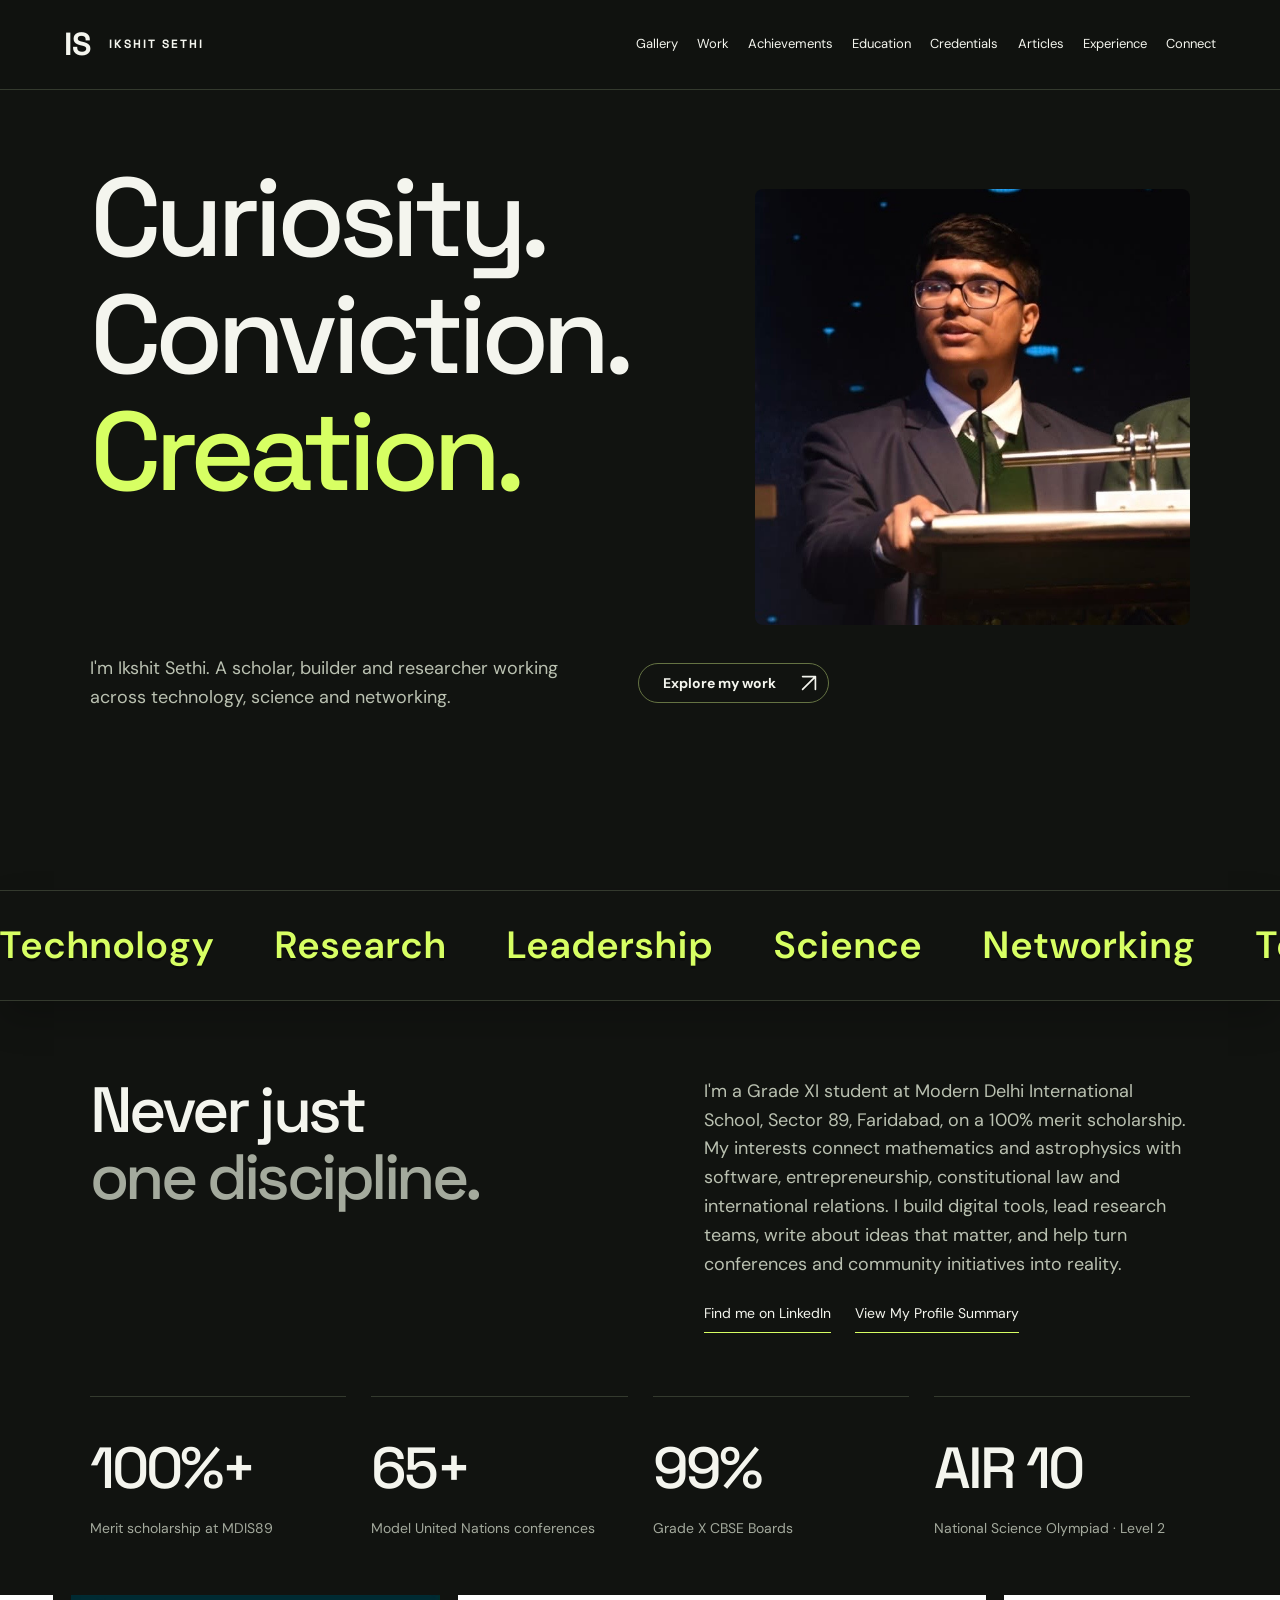
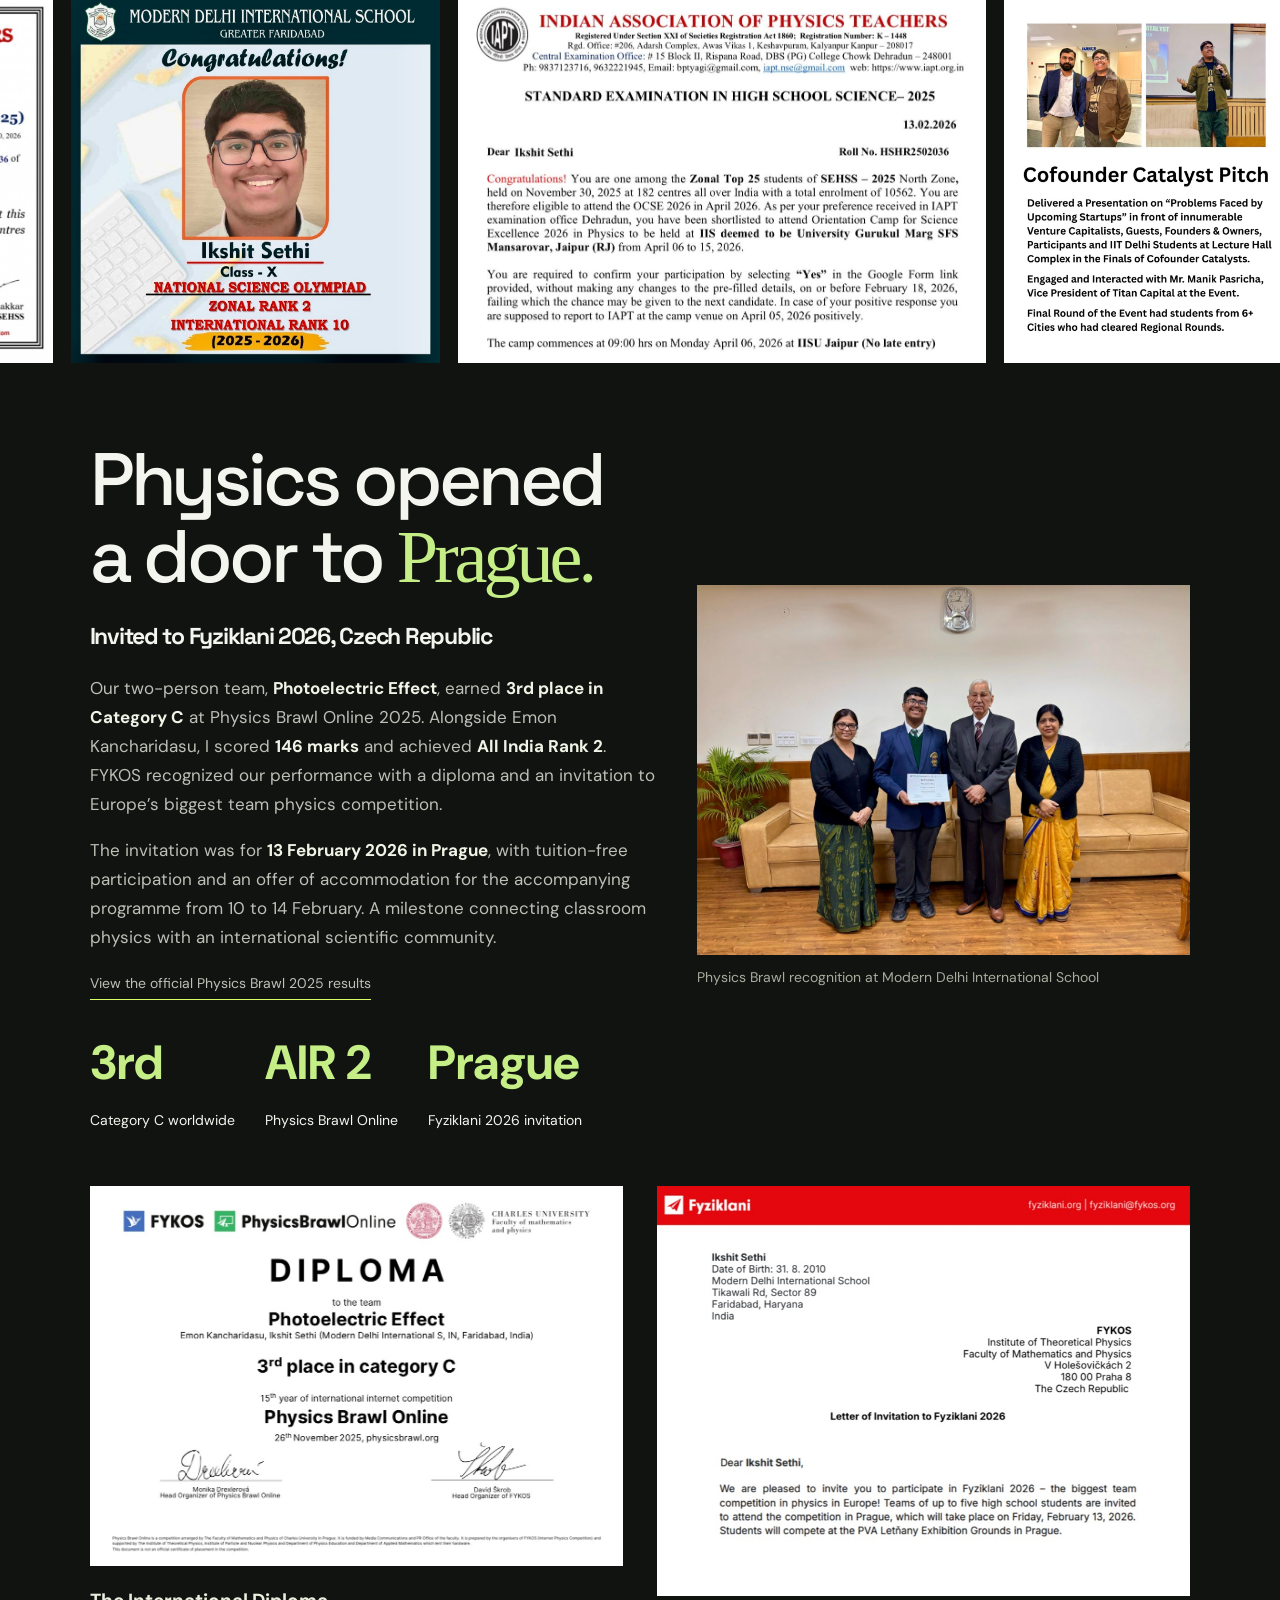
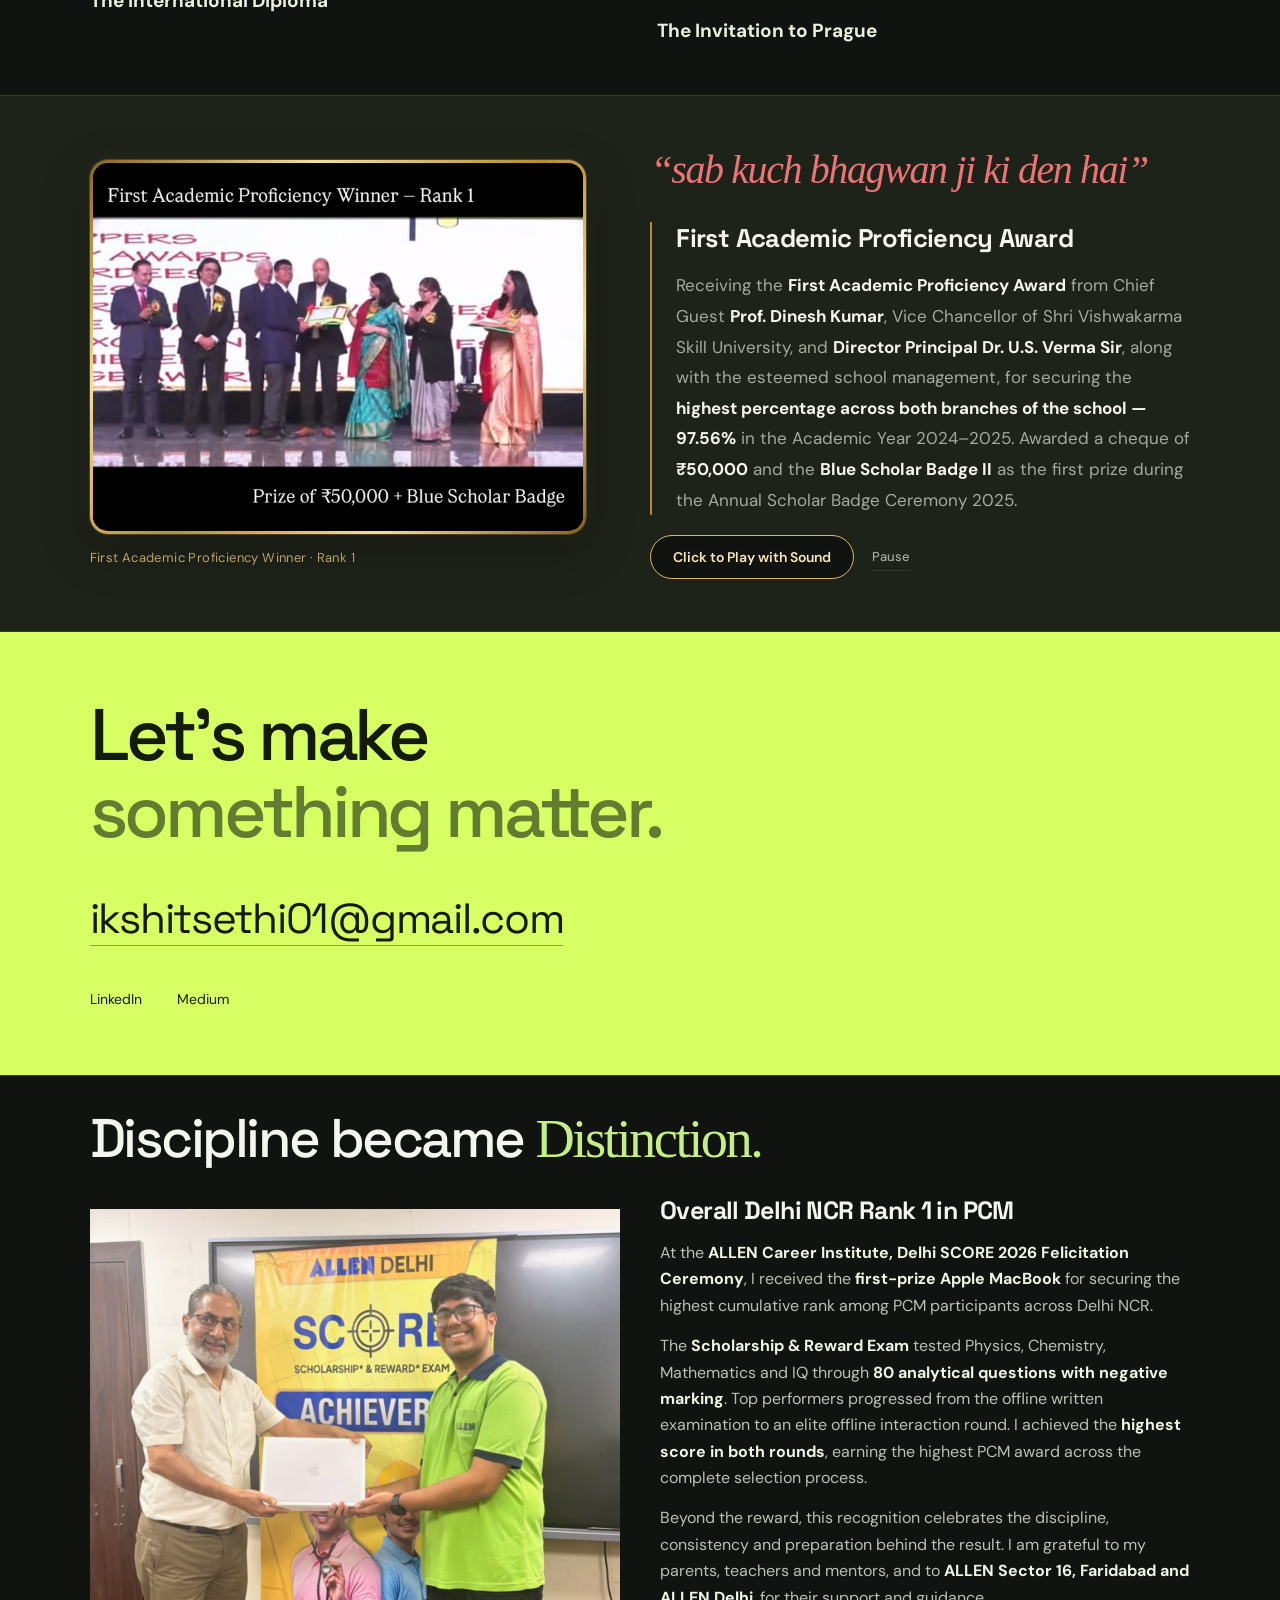
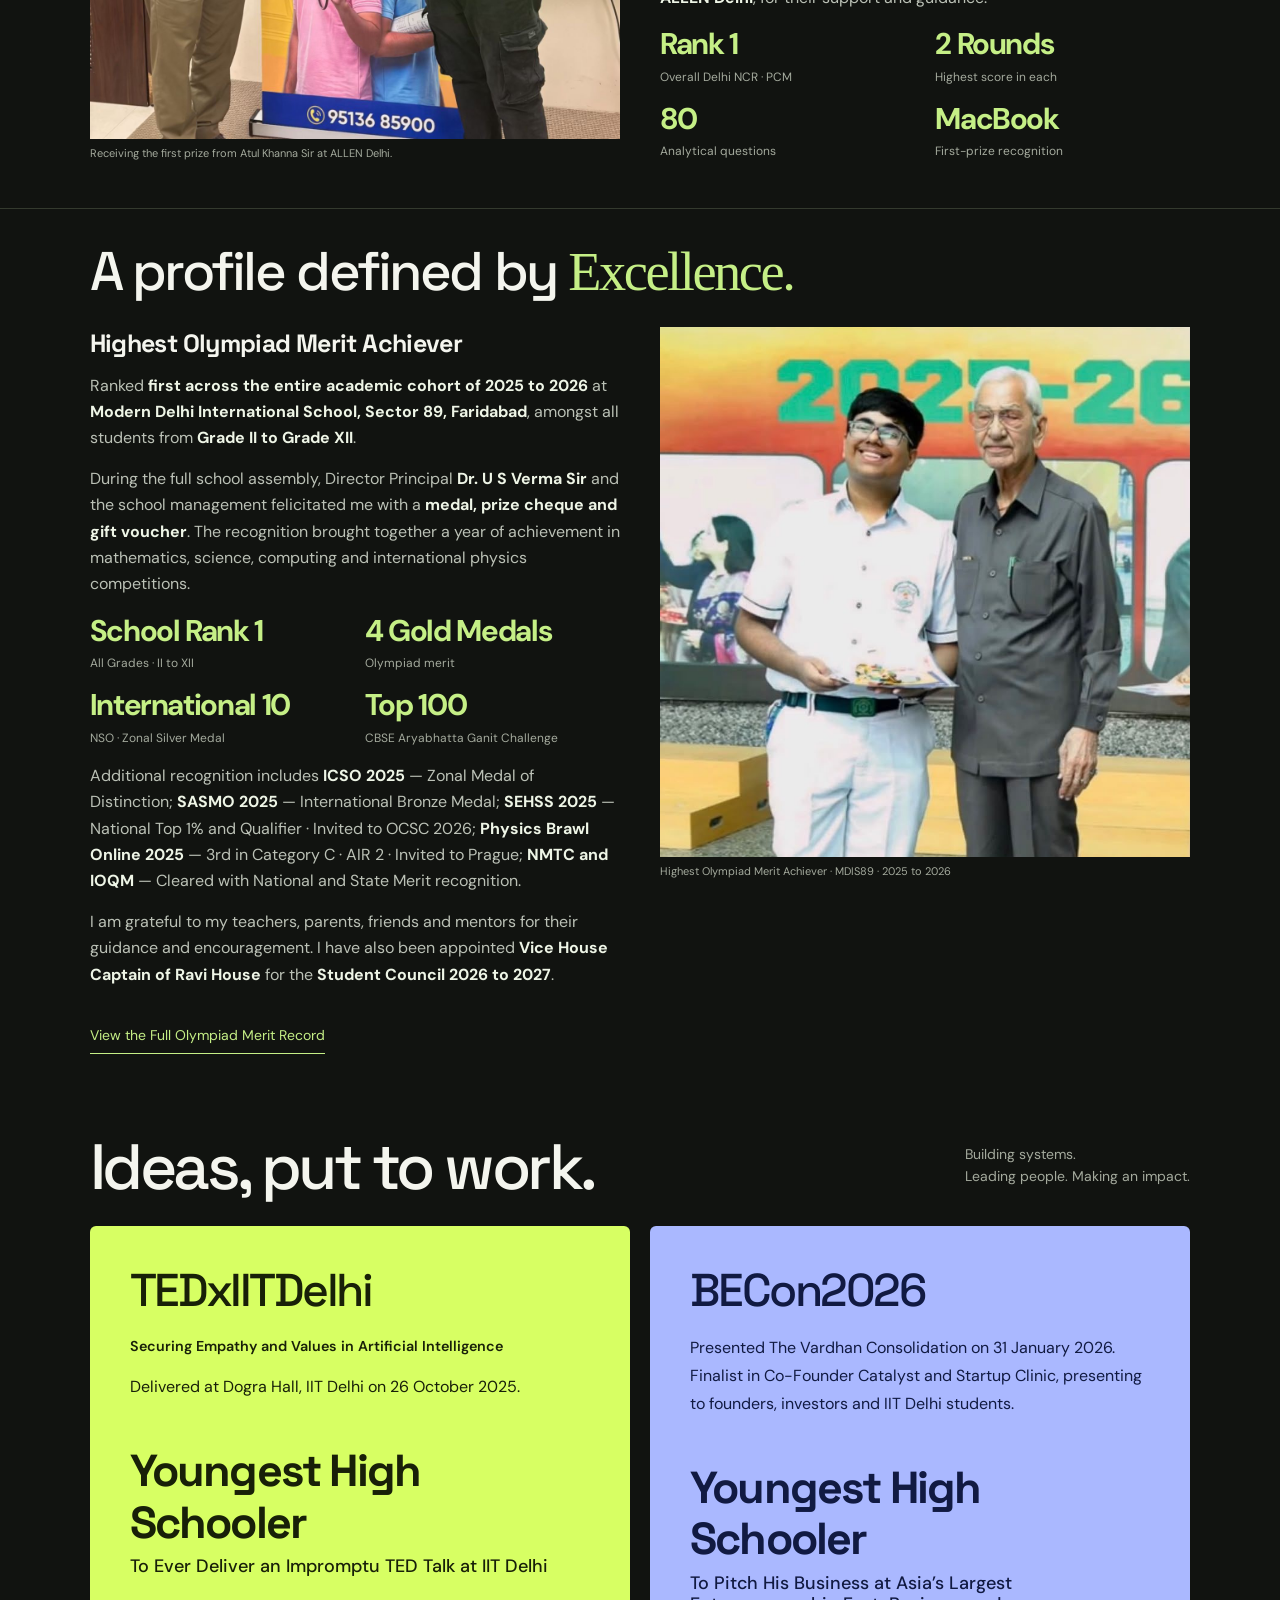
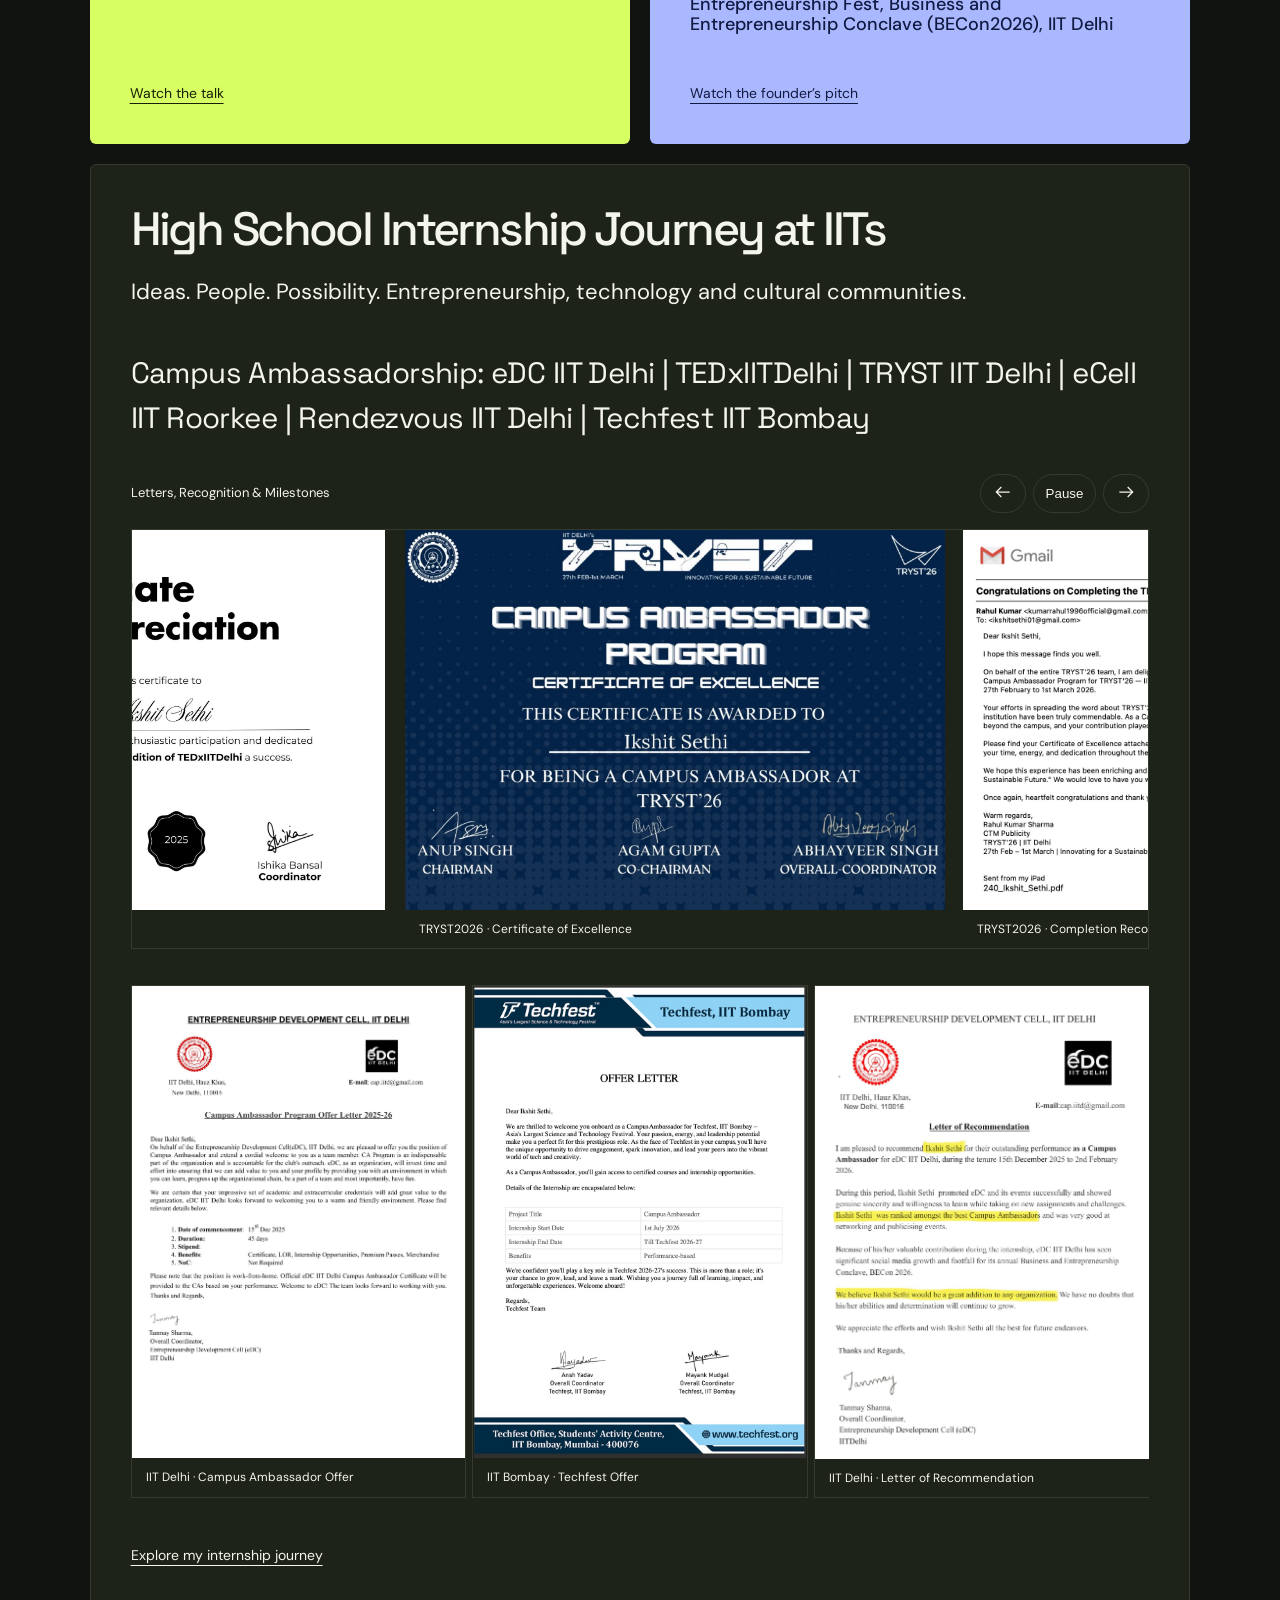
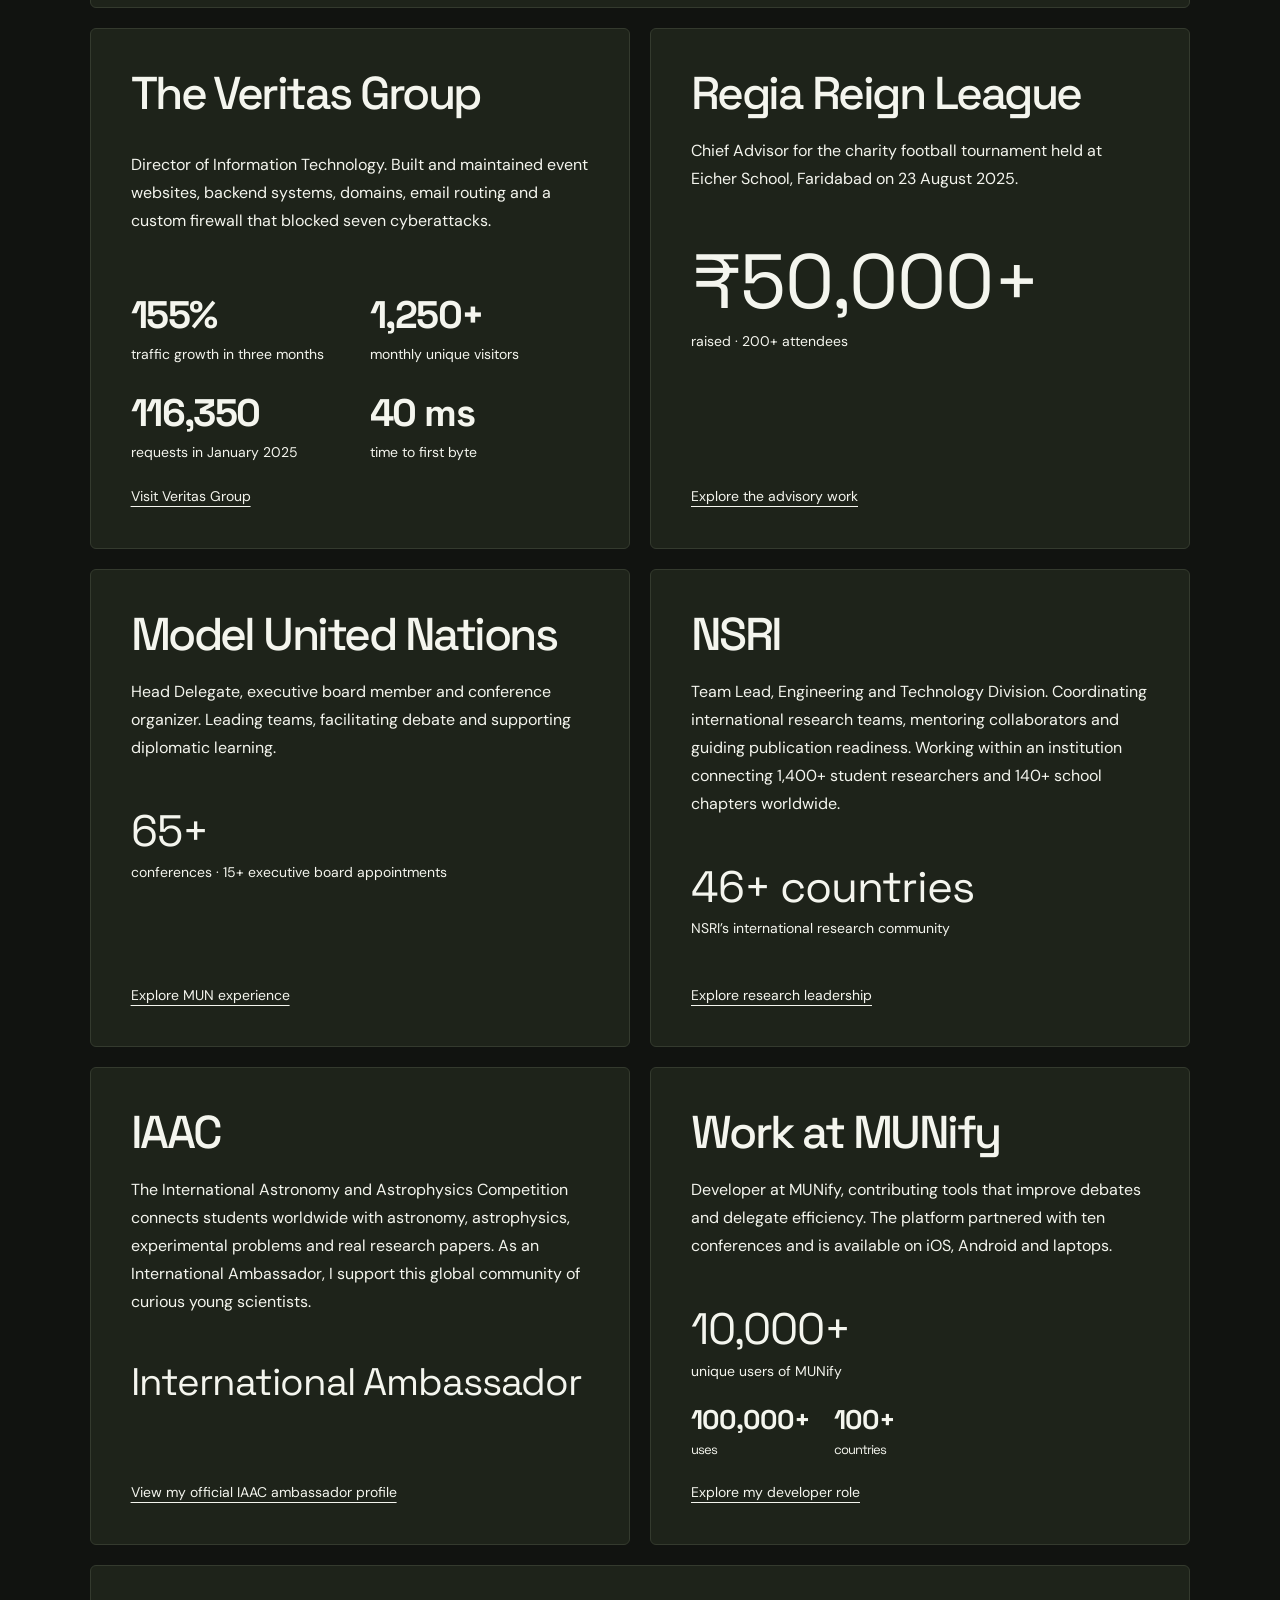
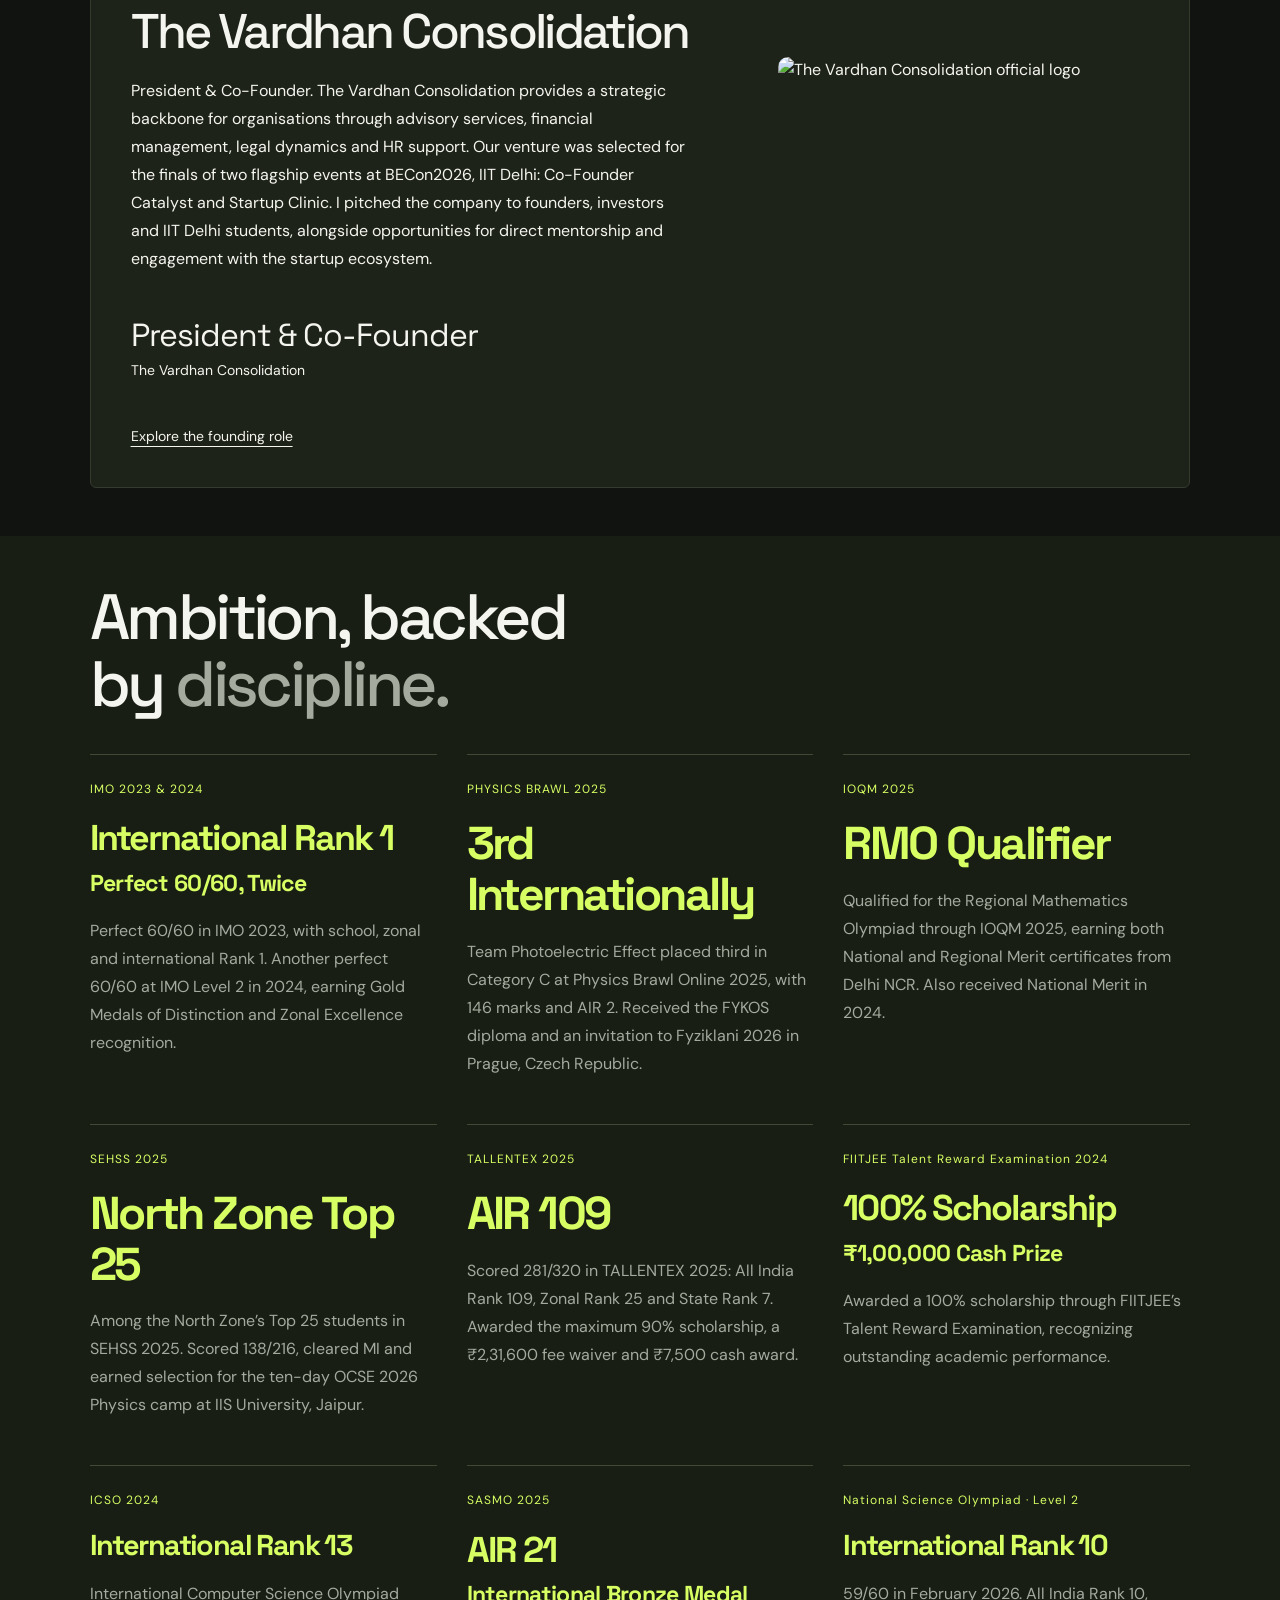
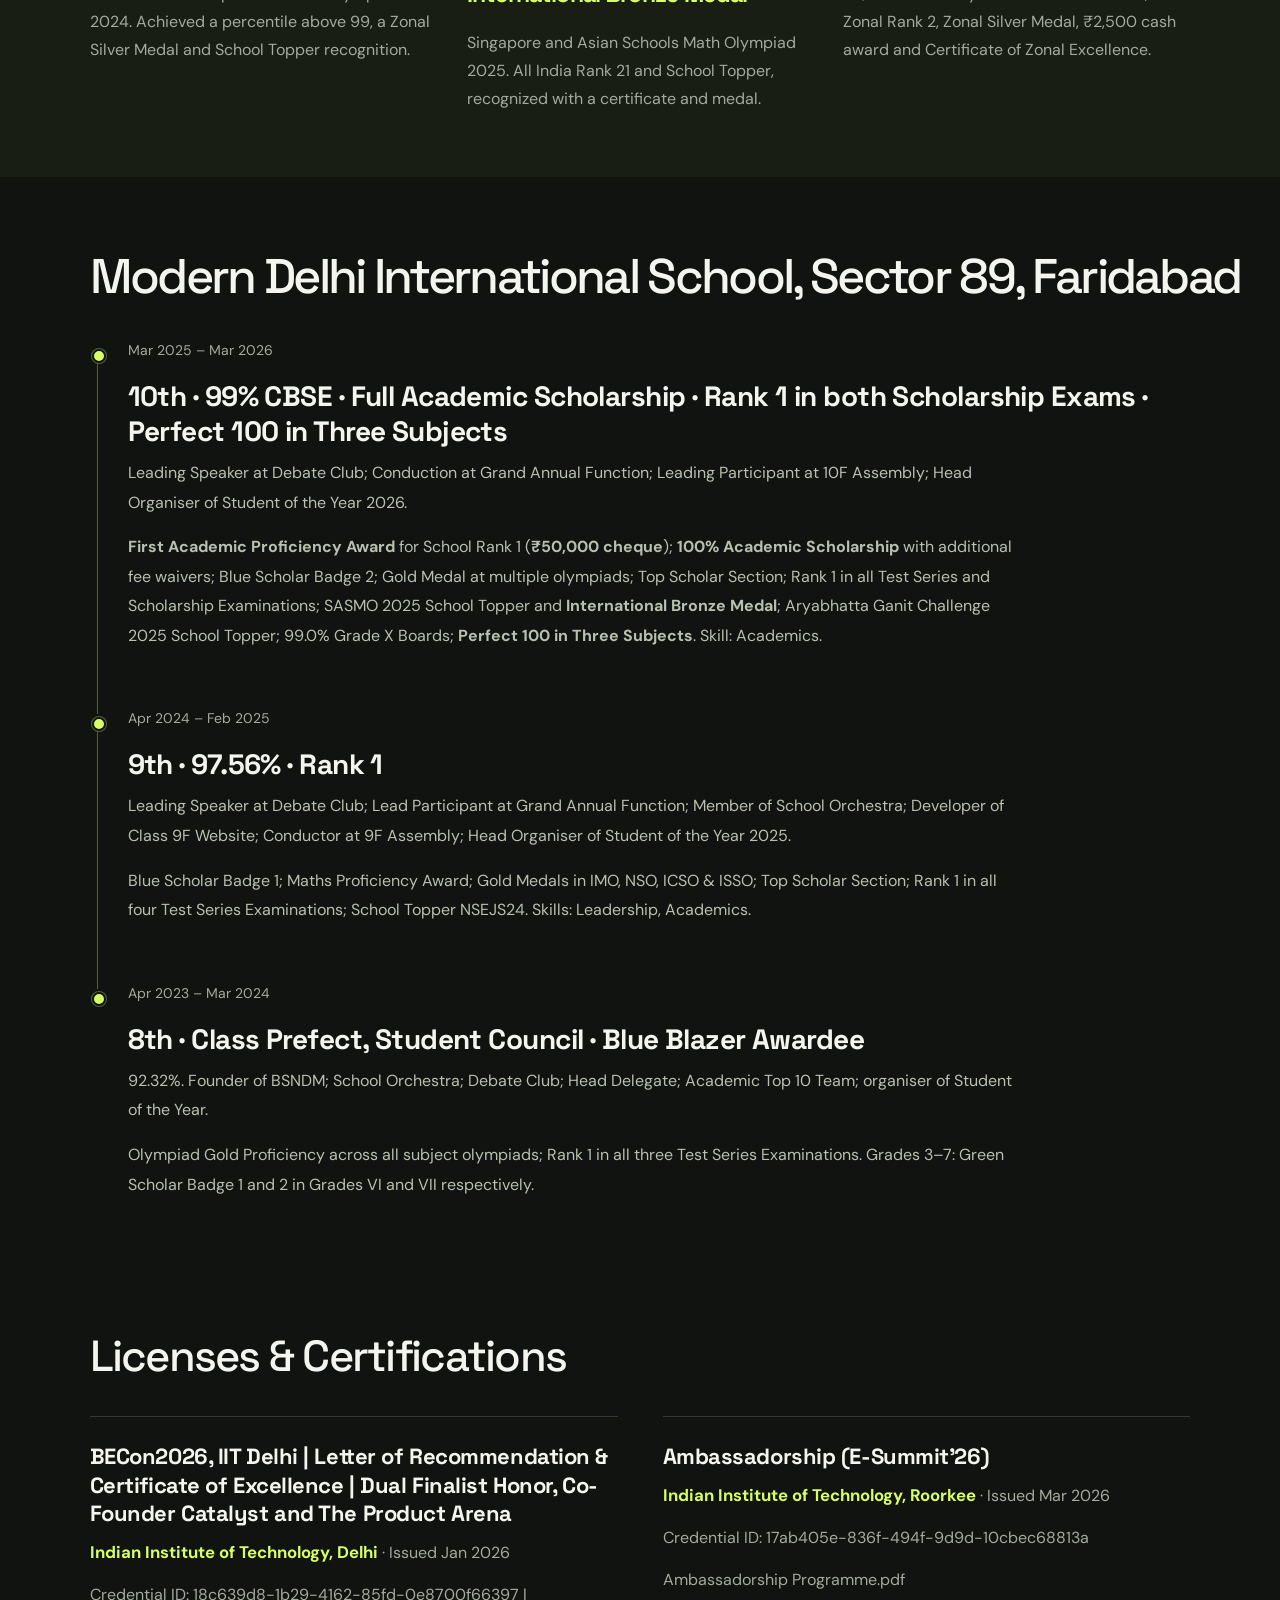
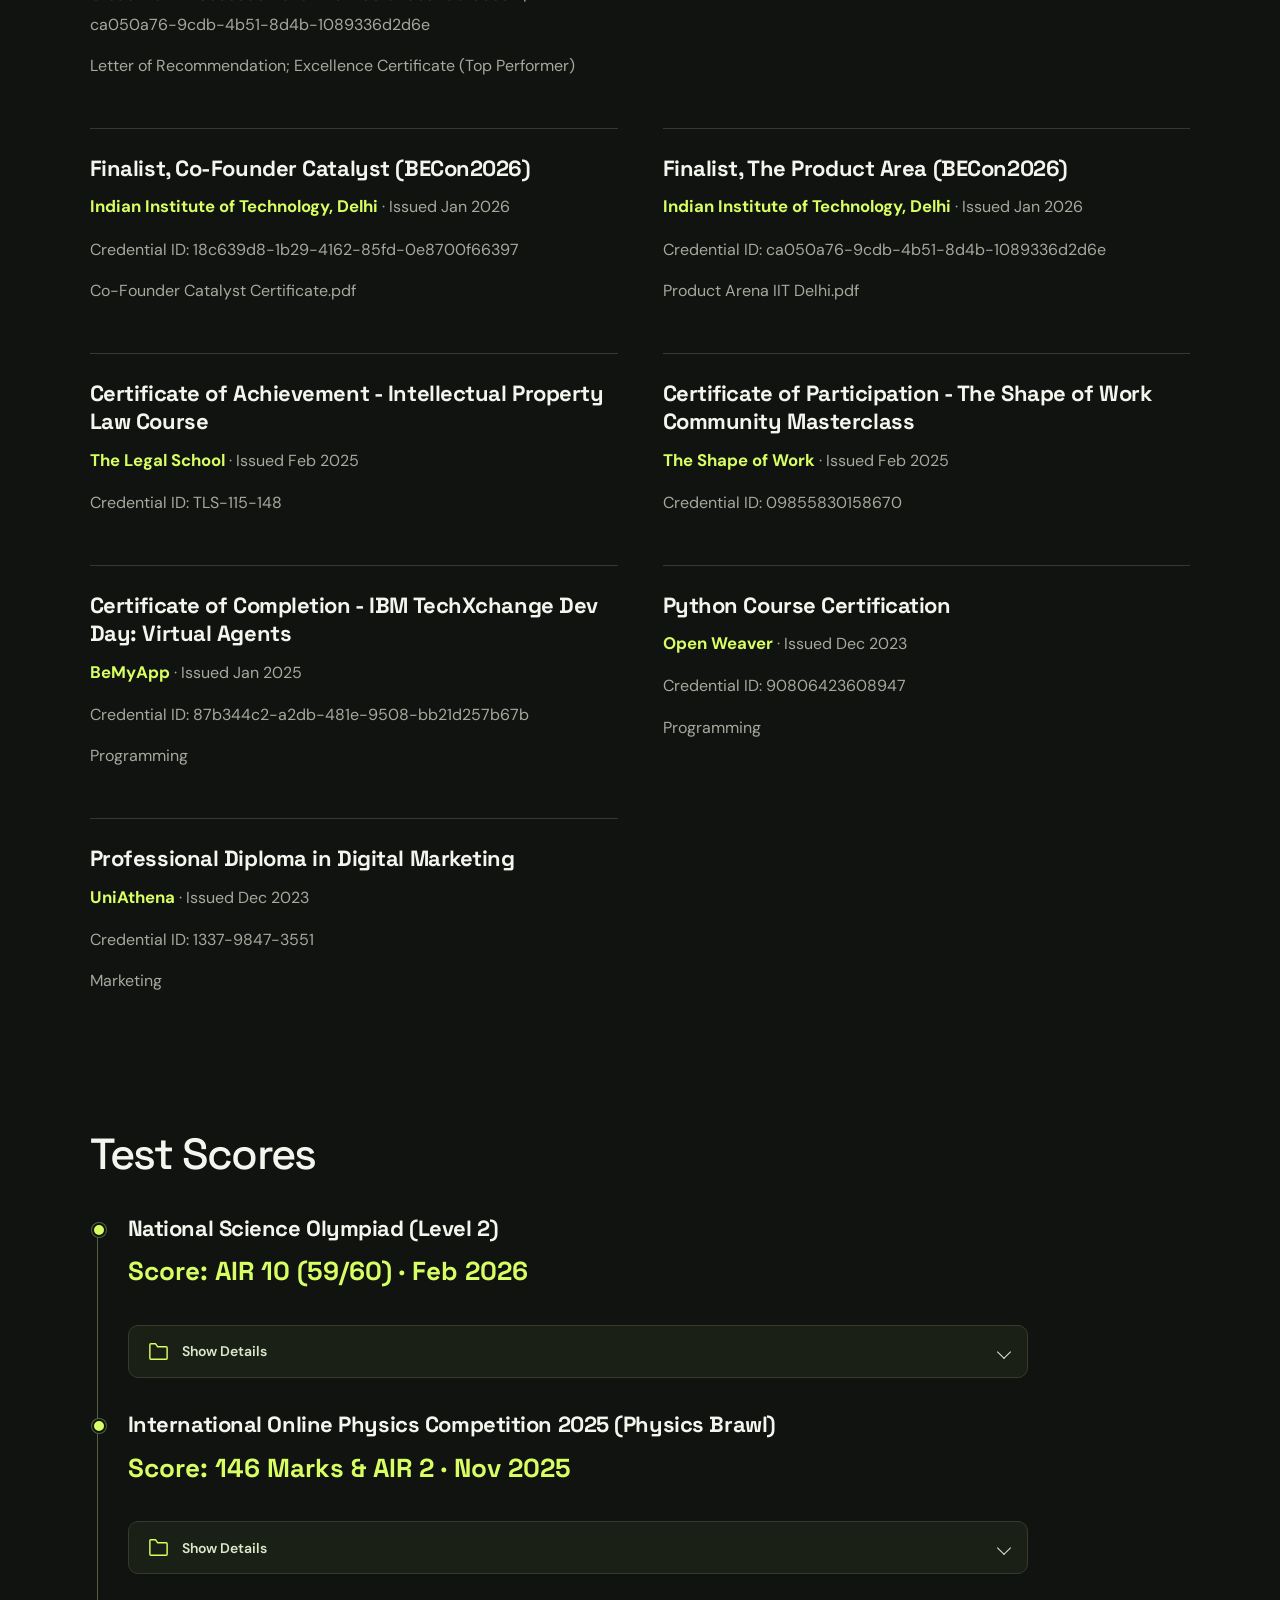
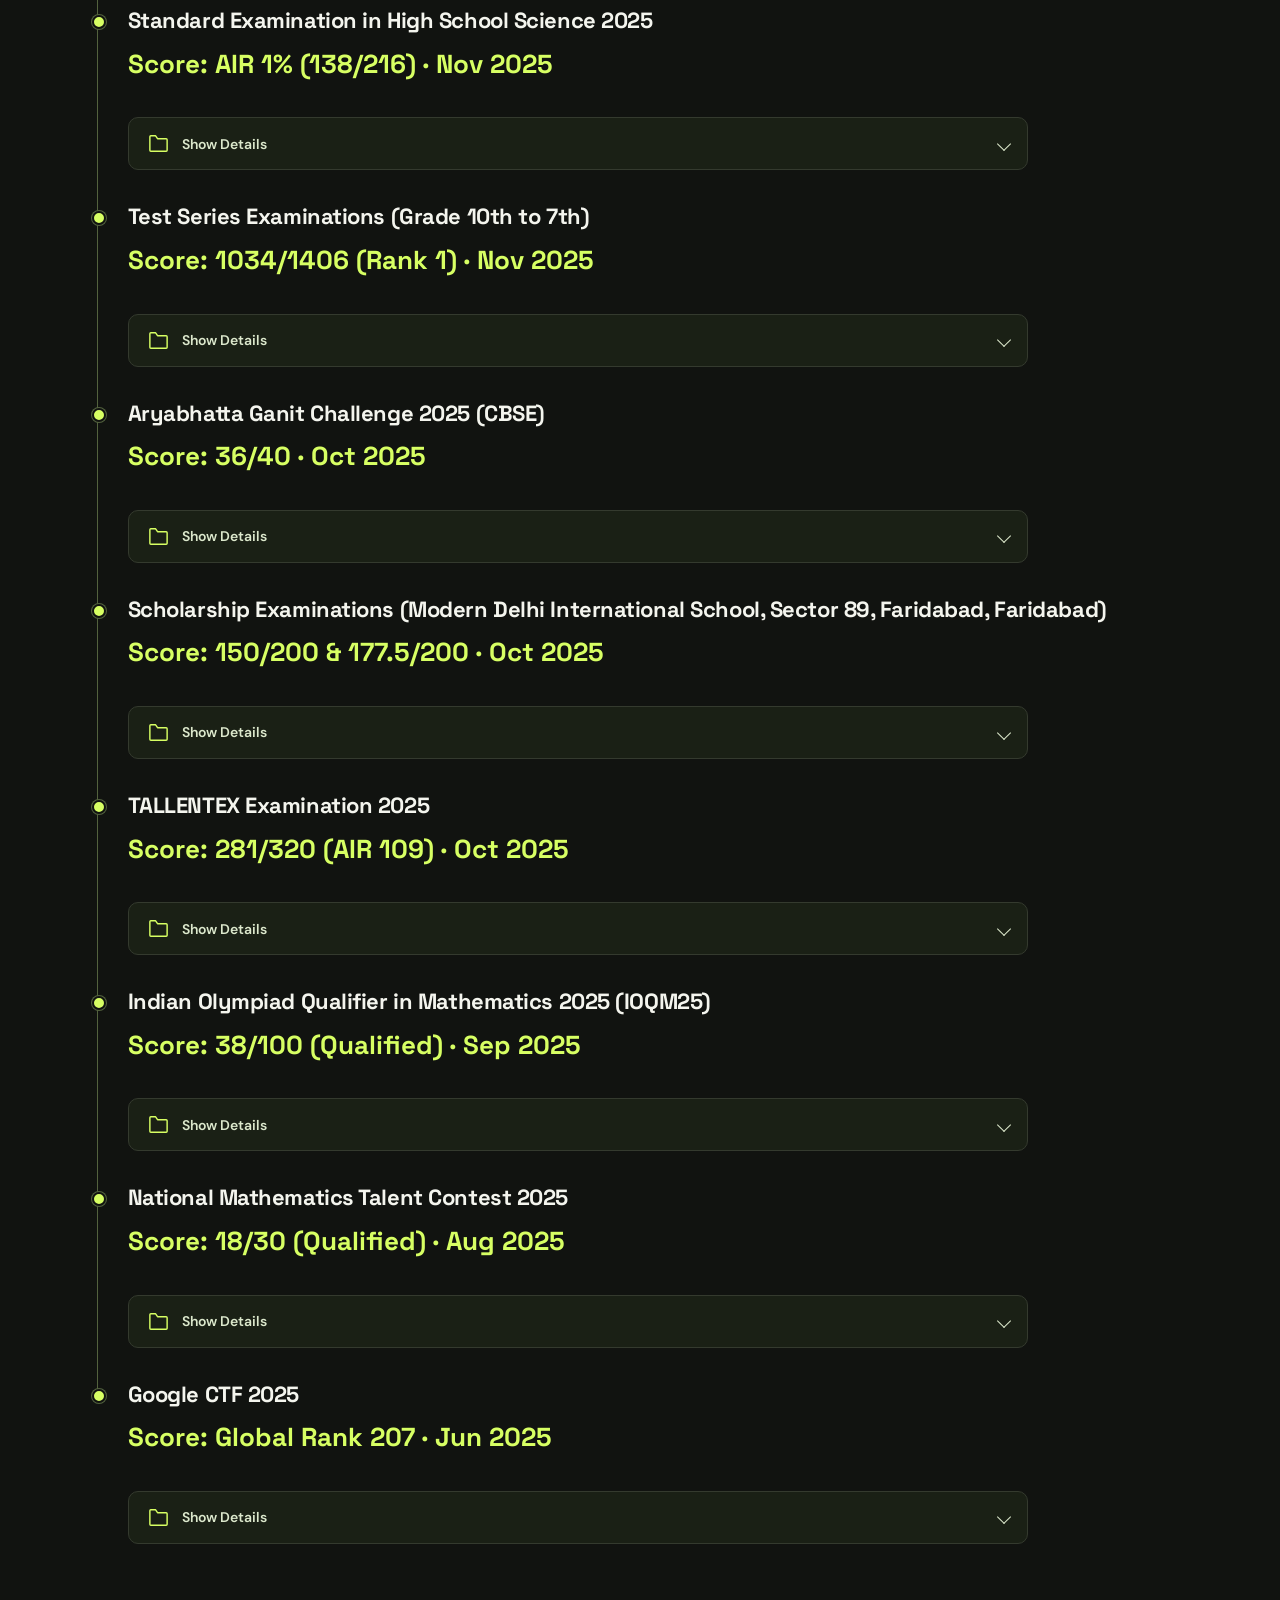
==== commit 4b350770: "Show A4 Olympiad merit record in right column and photo gallery" ====
--- a/index.html
+++ b/index.html
@@ -1,2 +1,2 @@
 <!DOCTYPE html>
-<html lang="en"><head><meta charset="utf-8"><meta name="viewport" content="width=device-width,initial-scale=1"><title>Ikshit Sethi | Official Portfolio · Research, Technology &amp; Leadership</title><meta name="description" content="Ikshit Sethi’s official portfolio: scholar, researcher, writer and technology leader from Faridabad. Explore IIT experiences, awards and research."><link rel="icon" href="favicon.svg" type="image/svg+xml"><link rel="stylesheet" href="style.css?v=summary-20261005-2"><link rel="canonical" href="https://ikshitsethi.in/"><link rel="sitemap" type="application/xml" href="https://ikshitsethi.in/sitemap.xml"><meta name="robots" content="index, follow, max-image-preview:large, max-snippet:-1, max-video-preview:-1"><meta name="author" content="Ikshit Sethi"><meta name="theme-color" content="#111310"><meta property="og:type" content="profile"><meta property="og:site_name" content="Ikshit Sethi"><meta property="og:title" content="Ikshit Sethi | Official Portfolio"><meta property="og:description" content="Ikshit Sethi’s official portfolio: scholar, researcher, writer and technology leader from Faridabad. Explore IIT experiences, awards and research."><meta property="og:url" content="https://ikshitsethi.in/"><meta property="og:image" content="https://ikshitsethi.in/highlight-18.jpg"><meta property="og:image:width" content="668"><meta property="og:image:height" content="1066"><meta property="og:image:alt" content="Ikshit Sethi speaking at a podium"><meta property="og:locale" content="en_IN"><meta property="profile:first_name" content="Ikshit"><meta property="profile:last_name" content="Sethi"><meta name="twitter:card" content="summary_large_image"><meta name="twitter:title" content="Ikshit Sethi | Official Portfolio"><meta name="twitter:description" content="Ikshit Sethi’s official portfolio: scholar, researcher, writer and technology leader from Faridabad. Explore IIT experiences, awards and research."><meta name="twitter:image" content="https://ikshitsethi.in/highlight-18.jpg"><meta name="twitter:image:alt" content="Ikshit Sethi speaking at a podium"><script type="application/ld+json">{"@context":"https://schema.org","@graph":[{"@type":"Person","@id":"https://ikshitsethi.in/#person","name":"Ikshit Sethi","url":"https://ikshitsethi.in/","image":{"@type":"ImageObject","url":"https://ikshitsethi.in/highlight-18.jpg","width":668,"height":1066},"description":"Scholar, researcher, writer and technology leader from Faridabad, India. Director of Information Technology at The Veritas Group and President and Co-Founder of The Vardhan Consolidation.","sameAs":["https://www.linkedin.com/in/ikshitsethi/","https://ikshitsethi01.medium.com","https://iaac.space/en/isethi","https://linktr.ee/ikshitsethi"],"homeLocation":{"@type":"Place","name":"Faridabad, Haryana, India"},"knowsAbout":["Physics","Mathematics","Software development","Research","Model United Nations","Public speaking"],"affiliation":[{"@type":"Organization","name":"The Veritas Group","url":"https://www.veritasgroup.in"},{"@type":"Organization","name":"The Vardhan Consolidation","url":"https://www.linkedin.com/company/the-vardhan-consolidation"}],"subjectOf":[{"@type":"WebPage","name":"Official IAAC Ambassador profile: Ikshit Sethi","url":"https://iaac.space/en/isethi"},{"@type":"WebPage","name":"Physics Brawl Online 2025 official competition results","url":"https://physicsbrawl.org/2025/results/"}]},{"@type":"ProfilePage","@id":"https://ikshitsethi.in/#profile","url":"https://ikshitsethi.in/","name":"Ikshit Sethi | Official Portfolio","description":"Ikshit Sethi’s official portfolio: scholar, researcher, writer and technology leader from Faridabad. Explore IIT experiences, awards and research.","inLanguage":"en","mainEntity":{"@id":"https://ikshitsethi.in/#person"},"isPartOf":{"@id":"https://ikshitsethi.in/#website"},"dateModified":"2026-10-04T00:00:00+05:30"},{"@type":"WebSite","@id":"https://ikshitsethi.in/#website","url":"https://ikshitsethi.in/","name":"Ikshit Sethi","publisher":{"@id":"https://ikshitsethi.in/#person"},"inLanguage":"en"}]}</script><meta name="google-site-verification" content="_5vdMQ_-fDjf4E5mb_Ovnu51DAYuVrlAuJc_huqcHCQ"></head><body id="top"><header><a class="brand" href="#">IS<span>IKSHIT SETHI</span></a><nav aria-label="Main"><a href="#gallery">Gallery</a><a href="#work">Work</a><a href="#recognition">Achievements</a><a href="#education">Education</a><a href="#certifications">Credentials</a><a href="#writing">Articles</a><a href="#archive">Experience</a><a href="#contact">Connect</a></nav></header><main><section class="hero"><h1>Curiosity.<span class="sr-only">Ikshit Sethi: </span><br>Conviction.<br><em>Creation.</em></h1><div class="hero-bottom"><p>I'm Ikshit Sethi. A scholar, builder and researcher working across technology, science and networking.</p><a class="button hero-cta" href="#work">Explore my work <svg class="design-arrow" viewbox="0 0 24 24" fill="none" aria-hidden="true"><path d="M5 19 19 5M5 5h14v14" stroke="currentColor" stroke-width="1.8" stroke-linecap="round" stroke-linejoin="round"></path></svg></a></div><figure class="hero-portrait"><img src="highlight-18.jpg" alt="Ikshit Sethi speaking at a podium" width="668" height="1066" fetchpriority="high" loading="eager" decoding="async"></figure></section><div class="ticker"><div class="ticker-track"><span>Technology</span><span>Research</span><span>Leadership</span><span>Science</span><span>Networking</span><span>Technology</span><span>Research</span><span>Leadership</span><span>Science</span><span>Networking</span></div></div><section class="intro" id="about"><h2>Never just<br><span>one discipline.</span></h2><div class="intro-copy"><p id="about-intro">I'm a Grade XI student at Modern Delhi International School, Sector 89, Faridabad, on a 100% merit scholarship. My interests connect mathematics and astrophysics with software, entrepreneurship, constitutional law and international relations. I build digital tools, lead research teams, write about ideas that matter, and help turn conferences and community initiatives into reality.</p><div id="profile-recap" class="profile-recap" hidden><p class="recap-intro">I, Ikshit Sethi, am currently a Grade XI student on a 100% merit scholarship at Modern Delhi International School. I am committed to excelling in academics and extracurricular pursuits.</p><div class="recap-tables"><section class="recap-group"><h3>Academic Competitions and Examinations</h3><table class="profile-recap-table"><colgroup><col style="width:44%"><col></colgroup><thead><tr><th>Examination</th><th>Recognition</th></tr></thead><tbody><tr><th scope="row">Scholarship &amp; Admission Test</th><td>MDIS89) — 100% Scholarship &amp; Highest Awardee</td></tr><tr><th scope="row">Sh. Gopal Sharma Scholarship Test</th><td>MVN17) — 100% Scholarship</td></tr><tr><th scope="row">SEHSS 2025</th><td>Cleared MI, Qualified for OCSE26, Top 25 Ranker, Zonal Excellence &amp; Gold Medal</td></tr><tr><th scope="row">Physics Brawl 2025</th><td>AIR 2, Global Rank 3, Invited to Prague, Czech Republic</td></tr><tr><th scope="row">XAT 2025</th><td>NCR Rank 7, Cash Prize of ₹11,000</td></tr><tr><th scope="row">TALLENTEX 2025</th><td>AIR 109, Max. Scholarship — 90%, Net Waiver of ₹2,31,600</td></tr><tr><th scope="row">TALLENTEX 2024</th><td>AIR 138, Max. Scholarship — 90%, Net Waiver of ₹93,000</td></tr><tr><th scope="row">Olympiads 2025</th><td>Gold Medal — IMO, NSO, NSTSE</td></tr><tr><th scope="row">IOQM 2025</th><td>Qualified for RMO, National &amp; Regional Merit Winner</td></tr><tr><th scope="row">IOQM 2024</th><td>National Merit Winner</td></tr><tr><th scope="row">NSEJS 2024</th><td>98%ile+, Cleared MAS, Centre Topper, School Rank 1</td></tr><tr><th scope="row">IMO 2024</th><td>Level 2 Perfect Score: 60/60</td></tr><tr><th scope="row">IMO 2023</th><td>Perfect Score: 60/60, International Rank 1</td></tr><tr><th scope="row">ICSO 2024</th><td>99%ile+, International Rank 18, Silver Zonal Medal, School Topper</td></tr><tr><th scope="row">NSO 2024</th><td>99%ile+, International Rank Below-175</td></tr><tr><th scope="row">NSTSE 2023 &amp; 2024</th><td>AIR 143, AIR 167</td></tr><tr><th scope="row">FTRE 2024</th><td>100% Scholarship, ₹1,00,000 Cash Prize</td></tr><tr><th scope="row">Aryabhatta Interschool Maths Competition 2024</th><td>AIR 11</td></tr><tr><th scope="row">National Space Innovation Challenge 2023</th><td>5/5 Stars</td></tr></tbody></table></section><div class="recap-other"><section class="recap-group"><h3>Ambassador and research leadership</h3><table class="profile-recap-table"><tbody><tr><td>eDC, IIT Delhi</td></tr><tr><td>E-Cell, IIT Roorkee</td></tr><tr><td>TRYST, IIT Delhi</td></tr><tr><td>International Astronomy and Astrophysics Competition</td></tr><tr><td>NSRI, Team Leader, Technology Division</td></tr></tbody></table></section><section class="recap-group"><h3>Writing and publications</h3><table class="profile-recap-table"><tbody><tr><td>Dialogue &amp; Discourse</td></tr><tr><td>Predict</td></tr><tr><td>E³, Entertain Enlighten Empower</td></tr><tr><td>Journal of Independent Inquiry</td></tr></tbody></table></section><section class="recap-group"><h3>Technology leadership</h3><table class="profile-recap-table"><tbody><tr><td>Director of Information Technology, The Veritas Group</td></tr></tbody></table></section><section class="recap-group"><h3>Previous appointments</h3><table class="profile-recap-table"><tbody><tr><td>Campus Ambassador, TEDxIITDelhi</td></tr><tr><td>Deputy Director General, The Solace Summit</td></tr><tr><td>Assistant Secretary General, Mosaic MUN</td></tr><tr><td>Executive Director, NOIR MUN</td></tr></tbody></table></section></div></div><p class="recap-context">As Head Delegate of my school’s Model United Nations team, I lead my peers in representing our institution at conferences. I have participated in over 65 conferences and presided over 15 as a member of the executive board. My interests in law include the United States Constitution, constitutional litigation and international law. I have authored research papers and legal analyses addressing issues across science, society and public policy.</p></div><div class="intro-actions"><a id="about-linkedin" class="text-link" href="https://www.linkedin.com/in/ikshitsethi/" target="_blank" rel="noopener noreferrer">Find me on LinkedIn</a><button id="profile-summary-toggle" class="text-link profile-summary-toggle" type="button" aria-expanded="false" aria-controls="profile-recap">View My Profile Summary</button></div></div></section><section class="numbers"><div><strong>100%+</strong><span>Merit scholarship at MDIS89</span></div><div><strong>65+</strong><span>Model United Nations conferences</span></div><div><strong>99%</strong><span>Grade X CBSE Boards</span></div><div><strong>AIR 10</strong><span>National Science Olympiad · Level 2</span></div></section><section class="gallery" id="gallery" aria-label="Photo gallery. Scroll horizontally, use the mouse wheel, or drag to explore." tabindex="0"><div class="gallery-track"><div class="gallery-group"><a href="highlight-01.jpg" class="gallery-image" target="_blank" rel="noopener" aria-label="View SEHSS certificate"><img src="highlight-01.jpg" alt="SEHSS certificate" width="1151" height="816" decoding="async" loading="lazy"></a><a href="highlight-02.jpg" class="gallery-image" target="_blank" rel="noopener" aria-label="View National Science Olympiad congratulations"><img src="highlight-02.jpg" alt="National Science Olympiad congratulations" width="1179" height="1175" decoding="async" loading="lazy"></a><a href="highlight-03.jpg" class="gallery-image" target="_blank" rel="noopener" aria-label="View Physics orientation camp invitation"><img src="highlight-03.jpg" alt="Physics orientation camp invitation" width="1159" height="809" decoding="async" loading="lazy"></a><a href="highlight-04.jpg" class="gallery-image" target="_blank" rel="noopener" aria-label="View CoFounder Catalyst pitch"><img src="highlight-04.jpg" alt="CoFounder Catalyst pitch" width="991" height="1280" decoding="async" loading="lazy"></a><a href="highlight-05.jpg" class="gallery-image" target="_blank" rel="noopener" aria-label="View Startup Clinic finalist"><img src="highlight-05.jpg" alt="Startup Clinic finalist" width="991" height="1280" decoding="async" loading="lazy"></a><a href="highlight-06.jpg" class="gallery-image" target="_blank" rel="noopener" aria-label="View BECon IIT Delhi business pitch"><img src="highlight-06.jpg" alt="BECon IIT Delhi business pitch" width="991" height="1280" decoding="async" loading="lazy"></a><a href="highlight-07.jpg" class="gallery-image" target="_blank" rel="noopener" aria-label="View Ikshit Sethi in Faridabad"><img src="highlight-07.jpg" alt="Ikshit Sethi in Faridabad" width="2880" height="3840" decoding="async" loading="lazy"></a><a href="fyziklani-letter.png" class="gallery-image letter-panel letter-part-1" target="_blank" rel="noopener" aria-label="Fyziklani 2026 invitation to Ikshit Sethi in Prague"><img src="fyziklani-letter.png" alt="Fyziklani invitation letter, part 1 of 2" decoding="async" loading="lazy"></a><a href="highlight-09.jpg" class="gallery-image" target="_blank" rel="noopener" aria-label="View School diploma presentation"><img src="highlight-09.jpg" alt="School diploma presentation" width="1280" height="960" decoding="async" loading="lazy"></a><a href="highlight-10.jpg" class="gallery-image" target="_blank" rel="noopener" aria-label="View School award ceremony"><img src="highlight-10.jpg" alt="School award ceremony" width="736" height="1280" decoding="async" loading="lazy"></a><a href="highlight-11.jpg" class="gallery-image" target="_blank" rel="noopener" aria-label="View Physics Brawl diploma for third place in category C"><img src="highlight-11.jpg" alt="Physics Brawl diploma for third place in category C" width="1146" height="817" decoding="async" loading="lazy"></a><a href="highlight-12.jpg" class="gallery-image" target="_blank" rel="noopener" aria-label="View TEDx IIT Delhi talk and recognition"><img src="highlight-12.jpg" alt="TEDx IIT Delhi talk and recognition" width="990" height="1280" decoding="async" loading="lazy"></a><a href="highlight-13.jpg" class="gallery-image" target="_blank" rel="noopener" aria-label="View Ikshit Sethi speaking at TEDx IIT Delhi"><img src="highlight-13.jpg" alt="Ikshit Sethi speaking at TEDx IIT Delhi" width="990" height="1280" decoding="async" loading="lazy"></a><a href="highlight-14.jpg" class="gallery-image" target="_blank" rel="noopener" aria-label="View SASMO bronze award presentation"><img src="highlight-14.jpg" alt="SASMO bronze award presentation" width="1280" height="847" decoding="async" loading="lazy"></a><a href="highlight-15.jpg" class="gallery-image" target="_blank" rel="noopener" aria-label="View School assembly conduction"><img src="highlight-15.jpg" alt="School assembly conduction" width="1280" height="853" decoding="async" loading="lazy"></a><a href="highlight-16.jpg" class="gallery-image" target="_blank" rel="noopener" aria-label="View Award presentation at an event"><img src="highlight-16.jpg" alt="Award presentation at an event" width="1280" height="853" decoding="async" loading="lazy"></a><a href="highlight-17.jpg" class="gallery-image" target="_blank" rel="noopener" aria-label="View School academic excellence ceremony"><img src="highlight-17.jpg" alt="School academic excellence ceremony" width="2880" height="3840" decoding="async" loading="lazy"></a><a href="highlight-18.jpg" class="gallery-image" target="_blank" rel="noopener" aria-label="View Ikshit Sethi speaking at the podium"><img src="highlight-18.jpg" alt="Ikshit Sethi speaking at the podium" width="668" height="1066" decoding="async" loading="lazy"></a><a href="highlight-19.jpg" class="gallery-image" target="_blank" rel="noopener" aria-label="View Ikshit Sethi with school leadership"><img src="highlight-19.jpg" alt="Ikshit Sethi with school leadership" width="1179" height="716" decoding="async" loading="lazy"></a><a href="highlight-20.jpg" class="gallery-image" target="_blank" rel="noopener" aria-label="View School event hosting"><img src="highlight-20.jpg" alt="School event hosting" width="800" height="533" decoding="async" loading="lazy"></a><a href="allen-award-portrait.jpg" class="gallery-image" target="_blank" rel="noopener" aria-label="View Holding the ALLEN Rank 1 MacBook Award"><img src="allen-award-portrait.jpg" alt="Holding the ALLEN Rank 1 MacBook Award" loading="lazy" decoding="async"></a><a href="olympiad-medals.jpg" class="gallery-image" target="_blank" rel="noopener" aria-label="View Olympiad Medals and Recognition"><img src="olympiad-medals.jpg" alt="Olympiad Medals and Recognition" loading="lazy" decoding="async"></a><a href="allen-result.jpg" class="gallery-image" target="_blank" rel="noopener" aria-label="View Original ALLEN SCORE 2026 Rank 1 Result"><img src="allen-result.jpg" alt="Original ALLEN SCORE 2026 Rank 1 Result List and Admit Card" loading="lazy"></a></div><div class="gallery-group" aria-hidden="true"><a href="highlight-01.jpg" class="gallery-image" target="_blank" rel="noopener" aria-label="View SEHSS certificate" tabindex="-1"><img src="highlight-01.jpg" alt="" width="1151" height="816" decoding="async" loading="lazy"></a><a href="highlight-02.jpg" class="gallery-image" target="_blank" rel="noopener" aria-label="View National Science Olympiad congratulations" tabindex="-1"><img src="highlight-02.jpg" alt="" width="1179" height="1175" decoding="async" loading="lazy"></a><a href="highlight-03.jpg" class="gallery-image" target="_blank" rel="noopener" aria-label="View Physics orientation camp invitation" tabindex="-1"><img src="highlight-03.jpg" alt="" width="1159" height="809" decoding="async" loading="lazy"></a><a href="highlight-04.jpg" class="gallery-image" target="_blank" rel="noopener" aria-label="View CoFounder Catalyst pitch" tabindex="-1"><img src="highlight-04.jpg" alt="" width="991" height="1280" decoding="async" loading="lazy"></a><a href="highlight-05.jpg" class="gallery-image" target="_blank" rel="noopener" aria-label="View Startup Clinic finalist" tabindex="-1"><img src="highlight-05.jpg" alt="" width="991" height="1280" decoding="async" loading="lazy"></a><a href="highlight-06.jpg" class="gallery-image" target="_blank" rel="noopener" aria-label="View BECon IIT Delhi business pitch" tabindex="-1"><img src="highlight-06.jpg" alt="" width="991" height="1280" decoding="async" loading="lazy"></a><a href="highlight-07.jpg" class="gallery-image" target="_blank" rel="noopener" aria-label="View Ikshit Sethi in Faridabad" tabindex="-1"><img src="highlight-07.jpg" alt="" width="2880" height="3840" decoding="async" loading="lazy"></a><a href="fyziklani-letter.png" class="gallery-image letter-panel letter-part-1" target="_blank" rel="noopener" aria-label="Fyziklani invitation letter, part 1 of 2" tabindex="-1"><img src="fyziklani-letter.png" alt="" decoding="async" loading="lazy"></a><a href="highlight-09.jpg" class="gallery-image" target="_blank" rel="noopener" aria-label="View School diploma presentation" tabindex="-1"><img src="highlight-09.jpg" alt="" width="1280" height="960" decoding="async" loading="lazy"></a><a href="highlight-10.jpg" class="gallery-image" target="_blank" rel="noopener" aria-label="View School award ceremony" tabindex="-1"><img src="highlight-10.jpg" alt="" width="736" height="1280" decoding="async" loading="lazy"></a><a href="highlight-11.jpg" class="gallery-image" target="_blank" rel="noopener" aria-label="View Physics Brawl diploma for third place in category C" tabindex="-1"><img src="highlight-11.jpg" alt="" width="1146" height="817" decoding="async" loading="lazy"></a><a href="highlight-12.jpg" class="gallery-image" target="_blank" rel="noopener" aria-label="View TEDx IIT Delhi talk and recognition" tabindex="-1"><img src="highlight-12.jpg" alt="" width="990" height="1280" decoding="async" loading="lazy"></a><a href="highlight-13.jpg" class="gallery-image" target="_blank" rel="noopener" aria-label="View Ikshit Sethi speaking at TEDx IIT Delhi" tabindex="-1"><img src="highlight-13.jpg" alt="" width="990" height="1280" decoding="async" loading="lazy"></a><a href="highlight-14.jpg" class="gallery-image" target="_blank" rel="noopener" aria-label="View SASMO bronze award presentation" tabindex="-1"><img src="highlight-14.jpg" alt="" width="1280" height="847" decoding="async" loading="lazy"></a><a href="highlight-15.jpg" class="gallery-image" target="_blank" rel="noopener" aria-label="View School assembly conduction" tabindex="-1"><img src="highlight-15.jpg" alt="" width="1280" height="853" decoding="async" loading="lazy"></a><a href="highlight-16.jpg" class="gallery-image" target="_blank" rel="noopener" aria-label="View Award presentation at an event" tabindex="-1"><img src="highlight-16.jpg" alt="" width="1280" height="853" decoding="async" loading="lazy"></a><a href="highlight-17.jpg" class="gallery-image" target="_blank" rel="noopener" aria-label="View School academic excellence ceremony" tabindex="-1"><img src="highlight-17.jpg" alt="" width="2880" height="3840" decoding="async" loading="lazy"></a><a href="highlight-18.jpg" class="gallery-image" target="_blank" rel="noopener" aria-label="View Ikshit Sethi speaking at the podium" tabindex="-1"><img src="highlight-18.jpg" alt="" width="668" height="1066" decoding="async" loading="lazy"></a><a href="highlight-19.jpg" class="gallery-image" target="_blank" rel="noopener" aria-label="View Ikshit Sethi with school leadership" tabindex="-1"><img src="highlight-19.jpg" alt="" width="1179" height="716" decoding="async" loading="lazy"></a><a href="highlight-20.jpg" class="gallery-image" target="_blank" rel="noopener" aria-label="View School event hosting" tabindex="-1"><img src="highlight-20.jpg" alt="" width="800" height="533" decoding="async" loading="lazy"></a><a href="allen-award-portrait.jpg" class="gallery-image" target="_blank" rel="noopener" aria-label="View Holding the ALLEN Rank 1 MacBook Award"><img src="allen-award-portrait.jpg" alt="Holding the ALLEN Rank 1 MacBook Award" loading="lazy" decoding="async"></a><a href="olympiad-medals.jpg" class="gallery-image" target="_blank" rel="noopener" aria-label="View Olympiad Medals and Recognition"><img src="olympiad-medals.jpg" alt="Olympiad Medals and Recognition" loading="lazy" decoding="async"></a><a href="allen-result.jpg" class="gallery-image" target="_blank" rel="noopener" aria-label="View Original ALLEN SCORE 2026 Rank 1 Result"><img src="allen-result.jpg" alt="Original ALLEN SCORE 2026 Rank 1 Result List and Admit Card" loading="lazy"></a></div></div></section><section id="prague" class="prague-feature"><div class="prague-copy"><h2>Physics opened<br>a door to <em>Prague.</em></h2><h3>Invited to Fyziklani 2026, Czech Republic</h3><p>Our two-person team, <strong>Photoelectric Effect</strong>, earned <strong>3rd place in Category C</strong> at Physics Brawl Online 2025. Alongside Emon Kancharidasu, I scored <strong>146 marks</strong> and achieved <strong>All India Rank 2</strong>. FYKOS recognized our performance with a diploma and an invitation to Europe’s biggest team physics competition.</p><p>The invitation was for <strong>13 February 2026 in Prague</strong>, with tuition-free participation and an offer of accommodation for the accompanying programme from 10 to 14 February. A milestone connecting classroom physics with an international scientific community.</p><p><a class="text-link" href="https://physicsbrawl.org/2025/results/" target="_blank" rel="noopener noreferrer">View the official Physics Brawl 2025 results</a></p><div class="prague-metrics"><div><strong>3rd</strong><span>Category C worldwide</span></div><div><strong>AIR 2</strong><span>Physics Brawl Online</span></div><div><strong>Prague</strong><span>Fyziklani 2026 invitation</span></div></div></div><figure class="prague-photo"><img src="highlight-09.jpg" alt="Ikshit receiving his Physics Brawl diploma with his school principal and teachers" loading="lazy"><figcaption>Physics Brawl recognition at Modern Delhi International School</figcaption></figure><div class="prague-documents"><a href="highlight-11.jpg" target="_blank"><img src="highlight-11.jpg" alt="Physics Brawl Online diploma: Photoelectric Effect, third place in Category C" loading="lazy"><strong>The International Diploma</strong></a><a href="fyziklani-letter.png" target="_blank"><div class="invitation-sheet"><div class="prague-letter-crop"><img src="fyziklani-letter.png" alt="Fyziklani invitation to Prague, opening paragraph" loading="lazy"></div></div><strong>The Invitation to Prague</strong></a></div></section><section id="academic-validation" class="annual-feature" aria-labelledby="annual-heading"><div class="annual-media"><div class="annual-gold-frame"><video class="annual-video" autoplay muted playsinline preload="metadata" poster="annual-prize-poster.png" aria-label="Annual prize ceremony: First Academic Proficiency Winner, Rank 1"><source src="annual-prize.mp4" type="video/mp4">Your browser does not support embedded video. <a href="annual-prize.mp4">Watch the award ceremony</a>.</video><div class="annual-mute-flash" aria-hidden="true"><svg viewBox="0 0 24 24" fill="none"><path d="M11 5 6 9H3v6h3l5 4V5Z" fill="currentColor"/><path d="m16 9 5 6m0-6-5 6" stroke="currentColor" stroke-width="2" stroke-linecap="round"/></svg></div></div><p class="annual-caption">First Academic Proficiency Winner · Rank 1</p></div><div class="annual-copy"><h2 id="annual-heading" lang="hi-Latn"><em>“sab kuch bhagwan ji ki den hai”</em></h2><div class="annual-textbox"><h3>First Academic Proficiency Award</h3><p>Receiving the <strong>First Academic Proficiency Award</strong> from Chief Guest <strong>Prof. Dinesh Kumar</strong>, Vice Chancellor of Shri Vishwakarma Skill University, and <strong>Director Principal Dr. U.S. Verma Sir</strong>, along with the esteemed school management, for securing the <strong>highest percentage across both branches of the school — 97.56%</strong> in the Academic Year 2024–2025. Awarded a cheque of <strong>₹50,000</strong> and the <strong>Blue Scholar Badge II</strong> as the first prize during the Annual Scholar Badge Ceremony 2025.</p></div><div class="annual-actions"><button class="annual-sound-button" type="button">Click to Play with Sound</button><button class="annual-toggle-play" type="button" aria-label="Pause ceremony">Pause</button></div></div></section><section class="contact" id="contact"><h2>Let's make<br><em>something matter.</em></h2><a class="email" href="mailto:ikshitsethi01@gmail.com">ikshitsethi01@gmail.com</a><div class="contact-links"><a href="https://www.linkedin.com/in/ikshitsethi/" target="_blank" rel="noopener noreferrer">LinkedIn</a><a href="https://ikshitsethi01.medium.com" target="_blank" rel="noopener noreferrer">Medium</a></div></section><section id="allen-award" class="award-feature award-feature-reverse" aria-labelledby="allen-title"><h2 id="allen-title">Discipline became <em>Distinction.</em></h2><div class="award-visuals"><figure class="award-main-photo"><img src="allen-award-ceremony.jpg" alt="Ikshit Sethi receiving the first-prize Apple MacBook from Atul Khanna Sir at the ALLEN SCORE 2026 felicitation ceremony" width="1280" height="1280" loading="lazy"><figcaption>Receiving the first prize from Atul Khanna Sir at ALLEN Delhi.</figcaption></figure><div class="award-supporting"></div></div><div class="award-copy"><h3>Overall Delhi NCR Rank 1 in PCM</h3><p>At the <strong>ALLEN Career Institute, Delhi SCORE 2026 Felicitation Ceremony</strong>, I received the <strong>first-prize Apple MacBook</strong> for securing the highest cumulative rank among PCM participants across Delhi NCR.</p><p>The <strong>Scholarship &amp; Reward Exam</strong> tested Physics, Chemistry, Mathematics and IQ through <strong>80 analytical questions with negative marking</strong>. Top performers progressed from the offline written examination to an elite offline interaction round. I achieved the <strong>highest score in both rounds</strong>, earning the highest PCM award across the complete selection process.</p><p>Beyond the reward, this recognition celebrates the discipline, consistency and preparation behind the result. I am grateful to my parents, teachers and mentors, and to <strong>ALLEN Sector 16, Faridabad and ALLEN Delhi</strong>, for their support and guidance.</p><div class="award-feature-metrics"><div><strong>Rank 1</strong><span>Overall Delhi NCR · PCM</span></div><div><strong>2 Rounds</strong><span>Highest score in each</span></div><div><strong>80</strong><span>Analytical questions</span></div><div><strong>MacBook</strong><span>First-prize recognition</span></div></div></div></section><section id="olympiad-feature" class="award-feature" aria-labelledby="olympiad-title"><h2 id="olympiad-title">A profile defined by <em>Excellence.</em></h2><div class="award-copy"><h3>Highest Olympiad Merit Achiever</h3><p>Ranked <strong>first across the entire academic cohort of 2025 to 2026</strong> at <strong>Modern Delhi International School, Sector 89, Faridabad</strong>, amongst all students from <strong>Grade II to Grade XII</strong>.</p><p>During the full school assembly, Director Principal <strong>Dr. U S Verma Sir</strong> and the school management felicitated me with a <strong>medal, prize cheque and gift voucher</strong>. The recognition brought together a year of achievement in mathematics, science, computing and international physics competitions.</p><div class="award-feature-metrics"><div><strong>School Rank 1</strong><span>All Grades · II to XII</span></div><div><strong>4 Gold Medals</strong><span>Olympiad merit</span></div><div><strong>International 10</strong><span>NSO · Zonal Silver Medal</span></div><div><strong>Top 100</strong><span>CBSE Aryabhatta Ganit Challenge</span></div></div><p class="olympiad-merit-text">Additional recognition includes <strong>ICSO 2025</strong> — Zonal Medal of Distinction; <strong>SASMO 2025</strong> — International Bronze Medal; <strong>SEHSS 2025</strong> — National Top 1% and Qualifier · Invited to OCSC 2026; <strong>Physics Brawl Online 2025</strong> — 3rd in Category C · AIR 2 · Invited to Prague; <strong>NMTC and IOQM</strong> — Cleared with National and State Merit recognition.</p><p>I am grateful to my teachers, parents, friends and mentors for their guidance and encouragement. I have also been appointed <strong>Vice House Captain of Ravi House</strong> for the <strong>Student Council 2026 to 2027</strong>.</p><details class="olympiad-record"><summary>View the Full Olympiad Merit Record</summary><img src="olympiad-merit-record.jpg" alt="Olympiad Awards Assembly 2025 to 2026: school rank one and cumulative merit list" width="665" height="1182" loading="lazy"></details></div><div class="award-visuals"><div class="olympiad-photo-single"><figure class="award-main-photo"><img src="olympiad-recognition.jpg" alt="Ikshit Sethi receiving recognition as the highest Olympiad merit achiever from Director Principal Dr. U S Verma Sir" width="881" height="888" loading="lazy"><figcaption>Highest Olympiad Merit Achiever · MDIS89 · 2025 to 2026</figcaption></figure></div></div></section><section id="work"><div class="section-head"><div><h2>Ideas, put to work.</h2></div><p>Building systems.<br>Leading people. Making an impact.</p></div><div class="projects"><article class="project lime"><h3>TEDxIITDelhi</h3><p class="talk-title">Securing Empathy and Values in Artificial Intelligence</p><p>Delivered at Dogra Hall, IIT Delhi on 26 October 2025.</p><div class="project-stat youngest">Youngest High Schooler<small>To Ever Deliver an Impromptu TED Talk at IIT Delhi</small></div><a href="https://www.youtube.com/watch?v=EENIte2PRrU" target="_blank" rel="noopener noreferrer">Watch the talk</a></article><article class="project blue"><h3>BECon2026</h3><p>Presented The Vardhan Consolidation on 31 January 2026. Finalist in Co-Founder Catalyst and Startup Clinic, presenting to founders, investors and IIT Delhi students.</p><div class="project-stat youngest">Youngest High Schooler<small>To Pitch His Business at Asia’s Largest Entrepreneurship Fest, Business and Entrepreneurship Conclave (BECon2026), IIT Delhi</small></div><a href="https://www.youtube.com/watch?v=tXmB5iHEuSM" target="_blank" rel="noopener noreferrer">Watch the founder’s pitch</a></article><article class="project dark full-width internship-card"><h3>High School Internship Journey at IITs</h3><p class="internship-intro">Ideas. People. Possibility. Entrepreneurship, technology and cultural communities.</p><div class="project-stat internship-list">Campus Ambassadorship: eDC IIT Delhi | TEDxIITDelhi | TRYST IIT Delhi | eCell IIT Roorkee | Rendezvous IIT Delhi | Techfest IIT Bombay</div><div class="iit-gallery-wrap"><div class="iit-gallery-toolbar"><span>Letters, Recognition &amp; Milestones</span><div><button type="button" data-iit-prev aria-label="Previous document"><svg viewbox="0 0 24 24" width="20" height="20" fill="none" stroke="currentColor" stroke-width="1.5"><path d="M4 12h16m-6-6 6 6-6 6"></path></svg></button><button type="button" data-iit-pause aria-label="Pause automatic scrolling">Pause</button><button type="button" data-iit-next aria-label="Next document"><svg viewbox="0 0 24 24" width="20" height="20" fill="none" stroke="currentColor" stroke-width="1.5"><path d="M4 12h16m-6-6 6 6-6 6"></path></svg></button></div></div><div class="iit-gallery" tabindex="0" aria-label="IIT internship documents, scroll horizontally"><div class="iit-gallery-group"><a class="iit-document" href="iit-gallery-02.jpg" target="_blank" rel="noopener"><img src="iit-gallery-02.jpg" alt="BECon2026 · Top 50 Performers" loading="lazy" draggable="false"><span>BECon2026 · Top 50 Performers</span></a><a class="iit-document" href="iit-gallery-03.jpg" target="_blank" rel="noopener"><img src="iit-gallery-03.jpg" alt="IIT Roorkee · E-Summit Completion" loading="lazy" draggable="false"><span>IIT Roorkee · E-Summit Completion</span></a><a class="iit-document" href="iit-gallery-04.jpg" target="_blank" rel="noopener"><img src="iit-gallery-04.jpg" alt="IIT Delhi · Co-founder Catalyst" loading="lazy" draggable="false"><span>IIT Delhi · Co-founder Catalyst</span></a><a class="iit-document" href="iit-gallery-05.jpg" target="_blank" rel="noopener"><img src="iit-gallery-05.jpg" alt="IIT Delhi · The Product Arena" loading="lazy" draggable="false"><span>IIT Delhi · The Product Arena</span></a><a class="iit-document" href="iit-gallery-07.jpg" target="_blank" rel="noopener"><img src="iit-gallery-07.jpg" alt="TEDxIITDelhi · Appreciation" loading="lazy" draggable="false"><span>TEDxIITDelhi · Appreciation</span></a><a class="iit-document" href="iit-gallery-08.jpg" target="_blank" rel="noopener"><img src="iit-gallery-08.jpg" alt="TRYST2026 · Certificate of Excellence" loading="lazy" draggable="false"><span>TRYST2026 · Certificate of Excellence</span></a><a class="iit-document" href="iit-gallery-09.jpg" target="_blank" rel="noopener"><img src="iit-gallery-09.jpg" alt="TRYST2026 · Completion Recognition" loading="lazy" draggable="false"><span>TRYST2026 · Completion Recognition</span></a></div></div></div><div class="iit-letter-grid"><a class="iit-document" href="iit-gallery-06.jpg" target="_blank" rel="noopener"><img src="iit-gallery-06.jpg" alt="IIT Delhi · Campus Ambassador Offer" loading="lazy" draggable="false"><span>IIT Delhi · Campus Ambassador Offer</span></a><a class="iit-document" href="iit-gallery-10.jpg" target="_blank" rel="noopener"><img src="iit-gallery-10.jpg" alt="IIT Bombay · Techfest Offer" loading="lazy" draggable="false"><span>IIT Bombay · Techfest Offer</span></a><a class="iit-document" href="iit-gallery-01.jpg" target="_blank" rel="noopener"><img src="iit-gallery-01.jpg" alt="IIT Delhi · Letter of Recommendation" loading="lazy" draggable="false"><span>IIT Delhi · Letter of Recommendation</span></a></div><a href="#archive">Explore my internship journey</a></article><article class="project dark veritas-card"><h3>The Veritas Group</h3><p>Director of Information Technology. Built and maintained event websites, backend systems, domains, email routing and a custom firewall that blocked seven cyberattacks.</p><div class="project-stat"><div class="veritas-metrics"><div><strong>155%</strong><span>traffic growth in three months</span></div><div><strong>1,250+</strong><span>monthly unique visitors</span></div><div><strong>116,350</strong><span>requests in January 2025</span></div><div><strong>40 ms</strong><span>time to first byte</span></div></div></div><a href="https://www.veritasgroup.in" target="_blank" rel="noopener noreferrer">Visit Veritas Group</a></article><article class="project dark regia-card"><h3>Regia Reign League</h3><p>Chief Advisor for the charity football tournament held at Eicher School, Faridabad on 23 August 2025.</p><div class="project-stat">₹50,000+<small>raised · 200+ attendees</small></div><a href="#archive">Explore the advisory work</a></article><article class="project dark"><h3>Model United Nations</h3><p>Head Delegate, executive board member and conference organizer. Leading teams, facilitating debate and supporting diplomatic learning.</p><div class="project-stat">65+<small>conferences · 15+ executive board appointments</small></div><a href="#archive">Explore MUN experience</a></article><article class="project dark"><h3>NSRI</h3><p>Team Lead, Engineering and Technology Division. Coordinating international research teams, mentoring collaborators and guiding publication readiness. Working within an institution connecting 1,400+ student researchers and 140+ school chapters worldwide.</p><div class="project-stat">46+ countries<small>NSRI’s international research community</small></div><a href="#archive">Explore research leadership</a></article><article class="project dark"><h3>IAAC</h3><p>The International Astronomy and Astrophysics Competition connects students worldwide with astronomy, astrophysics, experimental problems and real research papers. As an International Ambassador, I support this global community of curious young scientists.</p><div class="project-stat ambassador-stat">International Ambassador</div><a href="https://iaac.space/en/isethi" target="_blank" rel="noopener noreferrer">View my official IAAC ambassador profile</a></article><article class="project dark"><h3>Work at MUNify</h3><p>Developer at MUNify, contributing tools that improve debates and delegate efficiency. The platform partnered with ten conferences and is available on iOS, Android and laptops.</p><div class="project-stat">10,000+<small>unique users of MUNify</small><div class="mini-metrics"><strong>100,000+<span>uses</span></strong><strong>100+<span>countries</span></strong></div></div><a href="#archive">Explore my developer role</a></article><article class="project dark full-width vardhan-card"><h3>The Vardhan Consolidation</h3><p>President &amp; Co-Founder. The Vardhan Consolidation provides a strategic backbone for organisations through advisory services, financial management, legal dynamics and HR support. Our venture was selected for the finals of two flagship events at BECon2026, IIT Delhi: Co-Founder Catalyst and Startup Clinic. I pitched the company to founders, investors and IIT Delhi students, alongside opportunities for direct mentorship and engagement with the startup ecosystem.</p><div class="project-stat">President &amp; Co-Founder<small>The Vardhan Consolidation</small></div><a href="#archive">Explore the founding role</a><img class="vardhan-logo" src="https://media.licdn.com/dms/image/v2/D560BAQF9JPCdrNCHNg/company-logo_200_200/B56Zc7X17tHUAQ-/0/1749047795901?e=2147483647&amp;v=beta&amp;t=AOD6g3qJmU6Er-QQ9f4CkJmMKXn04BeCIO6aqVgjAnk" alt="The Vardhan Consolidation official logo" loading="lazy" width="200" height="200"></article></div></section><section class="recognition" id="recognition"><h2>Ambition, backed<br>by <span>discipline.</span></h2><div class="award-grid"><article><span>IMO 2023 &amp; 2024</span><h3 class="combined-achievement">International Rank 1<span>Perfect 60/60, Twice</span></h3><p>Perfect 60/60 in IMO 2023, with school, zonal and international Rank 1. Another perfect 60/60 at IMO Level 2 in 2024, earning Gold Medals of Distinction and Zonal Excellence recognition.</p></article><article><span>PHYSICS BRAWL 2025</span><h3>3rd Internationally</h3><p>Team Photoelectric Effect placed third in Category C at Physics Brawl Online 2025, with 146 marks and AIR 2. Received the FYKOS diploma and an invitation to Fyziklani 2026 in Prague, Czech Republic.</p></article><article><span>IOQM 2025</span><h3>RMO Qualifier</h3><p>Qualified for the Regional Mathematics Olympiad through IOQM 2025, earning both National and Regional Merit certificates from Delhi NCR. Also received National Merit in 2024.</p></article><article><span>SEHSS 2025</span><h3>North Zone Top 25</h3><p>Among the North Zone’s Top 25 students in SEHSS 2025. Scored 138/216, cleared MI and earned selection for the ten-day OCSE 2026 Physics camp at IIS University, Jaipur.</p></article><article><span>TALLENTEX 2025</span><h3>AIR 109</h3><p>Scored 281/320 in TALLENTEX 2025: All India Rank 109, Zonal Rank 25 and State Rank 7. Awarded the maximum 90% scholarship, a ₹2,31,600 fee waiver and ₹7,500 cash award.</p></article><article><span>FIITJEE Talent Reward Examination 2024</span><h3 class="combined-achievement">100% Scholarship<span>₹1,00,000 Cash Prize</span></h3><p>Awarded a 100% scholarship through FIITJEE’s Talent Reward Examination, recognizing outstanding academic performance.</p></article><article><span>ICSO 2024</span><h3 class="compact-rank">International Rank 13</h3><p>International Computer Science Olympiad 2024. Achieved a percentile above 99, a Zonal Silver Medal and School Topper recognition.</p></article><article><span>SASMO 2025</span><h3 class="combined-achievement">AIR 21<span>International Bronze Medal</span></h3><p>Singapore and Asian Schools Math Olympiad 2025. All India Rank 21 and School Topper, recognized with a certificate and medal.</p></article><article><span>National Science Olympiad · Level 2</span><h3 class="compact-rank">International Rank 10</h3><p>59/60 in February 2026. All India Rank 10, Zonal Rank 2, Zonal Silver Medal, ₹2,500 cash award and Certificate of Zonal Excellence.</p></article></div></section><section id="education"><h2>Modern Delhi International School, Sector 89, Faridabad</h2><div class="role-timeline education-timeline"><article class="role"><span class="role-meta">Mar 2025 – Mar 2026</span><h3>10th · 99% CBSE · Full Academic Scholarship · Rank 1 in both Scholarship Exams · Perfect 100 in Three Subjects</h3><p>Leading Speaker at Debate Club; Conduction at Grand Annual Function; Leading Participant at 10F Assembly; Head Organiser of Student of the Year 2026.</p><p><strong>First Academic Proficiency Award</strong> for School Rank 1 (<strong>₹50,000 cheque</strong>); <strong>100% Academic Scholarship</strong> with additional fee waivers; Blue Scholar Badge 2; Gold Medal at multiple olympiads; Top Scholar Section; Rank 1 in all Test Series and Scholarship Examinations; SASMO 2025 School Topper and <strong>International Bronze Medal</strong>; Aryabhatta Ganit Challenge 2025 School Topper; 99.0% Grade X Boards; <strong>Perfect 100 in Three Subjects</strong>. Skill: Academics.</p></article><article class="role"><span class="role-meta">Apr 2024 – Feb 2025</span><h3>9th · 97.56% · Rank 1</h3><p>Leading Speaker at Debate Club; Lead Participant at Grand Annual Function; Member of School Orchestra; Developer of Class 9F Website; Conductor at 9F Assembly; Head Organiser of Student of the Year 2025.</p><p>Blue Scholar Badge 1; Maths Proficiency Award; Gold Medals in IMO, NSO, ICSO &amp; ISSO; Top Scholar Section; Rank 1 in all four Test Series Examinations; School Topper NSEJS24. Skills: Leadership, Academics.</p></article><article class="role"><span class="role-meta">Apr 2023 – Mar 2024</span><h3>8th · Class Prefect, Student Council · Blue Blazer Awardee</h3><p>92.32%. Founder of BSNDM; School Orchestra; Debate Club; Head Delegate; Academic Top 10 Team; organiser of Student of the Year.</p><p>Olympiad Gold Proficiency across all subject olympiads; Rank 1 in all three Test Series Examinations. Grades 3–7: Green Scholar Badge 1 and 2 in Grades VI and VII respectively.</p></article></div></section><section id="certifications" class="lower-profile"><h2>Licenses &amp; Certifications</h2><div class="permanent-grid"><article class="credential"><h3>BECon2026, IIT Delhi | Letter of Recommendation &amp; Certificate of Excellence | Dual Finalist Honor, Co-Founder Catalyst and The Product Arena</h3><p><strong>Indian Institute of Technology, Delhi</strong> · Issued Jan 2026</p><p>Credential ID: 18c639d8-1b29-4162-85fd-0e8700f66397 | ca050a76-9cdb-4b51-8d4b-1089336d2d6e</p><p>Letter of Recommendation; Excellence Certificate (Top Performer)</p></article><article class="credential"><h3>Ambassadorship (E-Summit’26)</h3><p><strong>Indian Institute of Technology, Roorkee</strong> · Issued Mar 2026</p><p>Credential ID: 17ab405e-836f-494f-9d9d-10cbec68813a</p><p>Ambassadorship Programme.pdf</p></article><article class="credential"><h3>Finalist, Co-Founder Catalyst (BECon2026)</h3><p><strong>Indian Institute of Technology, Delhi</strong> · Issued Jan 2026</p><p>Credential ID: 18c639d8-1b29-4162-85fd-0e8700f66397</p><p>Co-Founder Catalyst Certificate.pdf</p></article><article class="credential"><h3>Finalist, The Product Area (BECon2026)</h3><p><strong>Indian Institute of Technology, Delhi</strong> · Issued Jan 2026</p><p>Credential ID: ca050a76-9cdb-4b51-8d4b-1089336d2d6e</p><p>Product Arena IIT Delhi.pdf</p></article><article class="credential"><h3>Certificate of Achievement - Intellectual Property Law Course</h3><p><strong>The Legal School</strong> · Issued Feb 2025</p><p>Credential ID: TLS-115-148</p><p></p></article><article class="credential"><h3>Certificate of Participation - The Shape of Work Community Masterclass</h3><p><strong>The Shape of Work</strong> · Issued Feb 2025</p><p>Credential ID: 09855830158670</p><p></p></article><article class="credential"><h3>Certificate of Completion - IBM TechXchange Dev Day: Virtual Agents</h3><p><strong>BeMyApp</strong> · Issued Jan 2025</p><p>Credential ID: 87b344c2-a2db-481e-9508-bb21d257b67b</p><p>Programming</p></article><article class="credential"><h3>Python Course Certification</h3><p><strong>Open Weaver</strong> · Issued Dec 2023</p><p>Credential ID: 90806423608947</p><p>Programming</p></article><article class="credential"><h3>Professional Diploma in Digital Marketing</h3><p><strong>UniAthena</strong> · Issued Dec 2023</p><p>Credential ID: 1337-9847-3551</p><p>Marketing</p></article></div></section><section id="scores" class="lower-profile"><h2>Test Scores</h2><div class="role-timeline"><article class="role"><h3>National Science Olympiad (Level 2)</h3><div class="score-value">Score: AIR 10 (59/60) · Feb 2026</div><details class="journey-description"><summary><svg class="folder-icon" viewbox="0 0 24 24" fill="none" aria-hidden="true"><path d="M3 7V5a1 1 0 0 1 1-1h5l2 3h9a1 1 0 0 1 1 1v11a1 1 0 0 1-1 1H4a1 1 0 0 1-1-1V7Z" stroke="currentColor" stroke-width="1.5" stroke-linejoin="round"></path></svg><span class="closed-label">Show Details</span><span class="open-label">Hide Details</span></summary><div class="journey-description-body"><p>International and All India Rank 10 | Zonal Rank 2 | Zonal Silver Medal Awardee | Cash Prize Recipient (₹2,500) | Certificate of Zonal Excellence | 59 Marks out of Maximum 60 Marks in Level 2</p></div></details></article><article class="role"><h3>International Online Physics Competition 2025 (Physics Brawl)</h3><div class="score-value">Score: 146 Marks &amp; AIR 2 · Nov 2025</div><details class="journey-description"><summary><svg class="folder-icon" viewbox="0 0 24 24" fill="none" aria-hidden="true"><path d="M3 7V5a1 1 0 0 1 1-1h5l2 3h9a1 1 0 0 1 1 1v11a1 1 0 0 1-1 1H4a1 1 0 0 1-1-1V7Z" stroke="currentColor" stroke-width="1.5" stroke-linejoin="round"></path></svg><span class="closed-label">Show Details</span><span class="open-label">Hide Details</span></summary><div class="journey-description-body"><p>AIR 2 | International Rank 3 | Competition Rank 105 | Invited to Second Stage in Prague, Czech Republic | Team Name: Photoelectric Effect (Ikshit Sethi &amp; Emon Kancharidasu)</p><p>Physics Brawl 2025 or the International Online Physics Competition IOPhC is a non profit, three hour international physics competition designed for individuals with a demonstrated interest in the subject. The competition is conducted in teams of up to five participants, each tasked with solving the maximum number of physics problems within the allotted time. All teams begin with an identical set of seven problems; upon successful resolution of each problem, a progressively more complex problem is issued, thereby maintaining a dynamic and escalating level of difficulty. The competition is organized and administered by the Faculty of Mathematics and Physics, Charles University on behalf of the Government of the Czech Republic.</p></div></details></article><article class="role"><h3>Standard Examination in High School Science 2025</h3><div class="score-value">Score: AIR 1% (138/216) · Nov 2025</div><details class="journey-description"><summary><svg class="folder-icon" viewbox="0 0 24 24" fill="none" aria-hidden="true"><path d="M3 7V5a1 1 0 0 1 1-1h5l2 3h9a1 1 0 0 1 1 1v11a1 1 0 0 1-1 1H4a1 1 0 0 1-1-1V7Z" stroke="currentColor" stroke-width="1.5" stroke-linejoin="round"></path></svg><span class="closed-label">Show Details</span><span class="open-label">Hide Details</span></summary><div class="journey-description-body"><p>Selected for a 10-day Orientation cum Scientific Excellence Camp in Physics to be held at IIS University, Jaipur, Rajasthan | National Top 1% Awardee | Center Top 10% Awardee | Under Top 25 in North Zone | Cleared MAS &amp; MI</p></div></details></article><article class="role"><h3>Test Series Examinations (Grade 10th to 7th)</h3><div class="score-value">Score: 1034/1406 (Rank 1) · Nov 2025</div><details class="journey-description"><summary><svg class="folder-icon" viewbox="0 0 24 24" fill="none" aria-hidden="true"><path d="M3 7V5a1 1 0 0 1 1-1h5l2 3h9a1 1 0 0 1 1 1v11a1 1 0 0 1-1 1H4a1 1 0 0 1-1-1V7Z" stroke="currentColor" stroke-width="1.5" stroke-linejoin="round"></path></svg><span class="closed-label">Show Details</span><span class="open-label">Hide Details</span></summary><div class="journey-description-body"><p>School Topper: Rank 1 in Grade VII, VIII, IX &amp; X</p><p>Successfully achieved Rank 1 in all examinations conducted from Grade VII (Academic Year 22-23) to Grade X (Academic Year 25-26)</p><p>Test Series Examinations (Grade X) - 137/199 - Rank 1</p><p>- Test Series 1 (August 2025) - 70/99 - Rank 1<br>- Test Series 2 (November 2025) - 67/100 - Rank 1</p><p>Test Series Examinations (Grade IX) - 367/517 - Rank 1</p><p>- Test Series 1 (August 2024) - 80/97 - Rank 1<br>- NSEJS TS 1 (October 2024) - 160/240 - Rank 1<br>- NSEJS TS 2 (November 2024) - 54/80 - Rank 1<br>- Test Series 2 (November 2024) - 75/100 - Rank 1</p><p>Test Series Examinations (Grade VIII) - 258/330 - Rank 1</p><p>- Test Series 1 (July 2023) - 90/110 - Rank 1<br>- Test Series 2 (November 2023) - 79/110 - Rank 1<br>- Test Series 3 (Feburary 2024) - 89/110 - Rank 1</p><p>Test Series Examinations (Grade VII) - 270/360 - Rank 1</p><p>- Test Series 1 (July 2022) - 80/120 - Rank 1<br>- Test Series 2 (November 2022) - 93/120 - Rank 1<br>- Test Series 3 (January 2023) - 97/120 - Rank 1</p><p>"Test Series Examinations" are periodic papers that are conducted by Modern Delhi International School, Sector 89 after every extraclasses session of the specific semister. They are used to determine the class standing of the students by assessing their understanding of the taught concepts. The examinations usually test concepts of higher grade levels, yet, continue to have their roots in the provided slaybus of the current grade.</p></div></details></article><article class="role"><h3>Aryabhatta Ganit Challenge 2025 (CBSE)</h3><div class="score-value">Score: 36/40 · Oct 2025</div><details class="journey-description"><summary><svg class="folder-icon" viewbox="0 0 24 24" fill="none" aria-hidden="true"><path d="M3 7V5a1 1 0 0 1 1-1h5l2 3h9a1 1 0 0 1 1 1v11a1 1 0 0 1-1 1H4a1 1 0 0 1-1-1V7Z" stroke="currentColor" stroke-width="1.5" stroke-linejoin="round"></path></svg><span class="closed-label">Show Details</span><span class="open-label">Hide Details</span></summary><div class="journey-description-body"><p>Successfully cleared Round 1 of the Aryabhatta Ganit Challenge 2025 by the Central Board of Secondary Education | Qualified for the National Level Round | Rank 1 in Grade X, MDIS 89 &amp; Sole Qualifier from Whole Grade | Senior Most member of the School AGC Team</p><p>Sucessfully cleared Level 2 of the Examination | Ranked among the top 100 participants by CBSE in the circular dated the 30th of December 2025 | Awarded a governmentally issued Merit Certificate on behalf of the Government of India by CBSE</p><p>The Aryabhata Ganit Challenge, initiated by CBSE, aims to promote the practical application of mathematics in real life problem solving and to nurture analytical, logical, and creative thinking among students across India. This journey has been an incredible opportunity to explore mathematics beyond the textbook one that challenges not just what we know, but how we think.</p></div></details></article><article class="role"><h3>Scholarship Examinations (Modern Delhi International School, Sector 89, Faridabad, Faridabad)</h3><div class="score-value">Score: 150/200 &amp; 177.5/200 · Oct 2025</div><details class="journey-description"><summary><svg class="folder-icon" viewbox="0 0 24 24" fill="none" aria-hidden="true"><path d="M3 7V5a1 1 0 0 1 1-1h5l2 3h9a1 1 0 0 1 1 1v11a1 1 0 0 1-1 1H4a1 1 0 0 1-1-1V7Z" stroke="currentColor" stroke-width="1.5" stroke-linejoin="round"></path></svg><span class="closed-label">Show Details</span><span class="open-label">Hide Details</span></summary><div class="journey-description-body"><p>Rank 1 in both Examination Attempts — Awarded 100% Scholarship along with One Thousand Ship (Scholarship on Transport Fees) — Highest Scholarship in Whole School</p><p>Rank 1 in Examination I (150 marks from 200) —<br>- Physics (49.5/65)<br>- Chemistry (47.5/65)<br>- Mathematics (53/60)</p><p>Rank 1 in Examination II (177.5 marks from 200) —<br>- Physics (65/65)<br>- Chemistry (56.5/65)<br>- Mathematics (56/65)</p></div></details></article><article class="role"><h3>TALLENTEX Examination 2025</h3><div class="score-value">Score: 281/320 (AIR 109) · Oct 2025</div><details class="journey-description"><summary><svg class="folder-icon" viewbox="0 0 24 24" fill="none" aria-hidden="true"><path d="M3 7V5a1 1 0 0 1 1-1h5l2 3h9a1 1 0 0 1 1 1v11a1 1 0 0 1-1 1H4a1 1 0 0 1-1-1V7Z" stroke="currentColor" stroke-width="1.5" stroke-linejoin="round"></path></svg><span class="closed-label">Show Details</span><span class="open-label">Hide Details</span></summary><div class="journey-description-body"><p>All India Rank 109 | Zonal Rank 25 | State Rank 7<br>Net Waiver of ₹2,31,600 | Cash Award of ₹7,500 <br>90% Scholarship (Maximum Scholarship)</p></div></details></article><article class="role"><h3>Indian Olympiad Qualifier in Mathematics 2025 (IOQM25)</h3><div class="score-value">Score: 38/100 (Qualified) · Sep 2025</div><details class="journey-description"><summary><svg class="folder-icon" viewbox="0 0 24 24" fill="none" aria-hidden="true"><path d="M3 7V5a1 1 0 0 1 1-1h5l2 3h9a1 1 0 0 1 1 1v11a1 1 0 0 1-1 1H4a1 1 0 0 1-1-1V7Z" stroke="currentColor" stroke-width="1.5" stroke-linejoin="round"></path></svg><span class="closed-label">Show Details</span><span class="open-label">Hide Details</span></summary><div class="journey-description-body"><p>Qualified for Regional Mathematics Olympiad (RMO) | Secured National and Regional Merit Certificate from Delhi NCR Region</p></div></details></article><article class="role"><h3>National Mathematics Talent Contest 2025</h3><div class="score-value">Score: 18/30 (Qualified) · Aug 2025</div><details class="journey-description"><summary><svg class="folder-icon" viewbox="0 0 24 24" fill="none" aria-hidden="true"><path d="M3 7V5a1 1 0 0 1 1-1h5l2 3h9a1 1 0 0 1 1 1v11a1 1 0 0 1-1 1H4a1 1 0 0 1-1-1V7Z" stroke="currentColor" stroke-width="1.5" stroke-linejoin="round"></path></svg><span class="closed-label">Show Details</span><span class="open-label">Hide Details</span></summary><div class="journey-description-body"><p>Center Topper | Successfully Cleared Stage 1 of the Prestigious NMTC conducted by AMTI (23/08/2025) | ALLEN Faridabad Topper in the Bhaskara/Junior NMT Contest | Qualified for Level 2 of the Exam in October</p></div></details></article><article class="role"><h3>Google CTF 2025</h3><div class="score-value">Score: Global Rank 207 · Jun 2025</div><details class="journey-description"><summary><svg class="folder-icon" viewbox="0 0 24 24" fill="none" aria-hidden="true"><path d="M3 7V5a1 1 0 0 1 1-1h5l2 3h9a1 1 0 0 1 1 1v11a1 1 0 0 1-1 1H4a1 1 0 0 1-1-1V7Z" stroke="currentColor" stroke-width="1.5" stroke-linejoin="round"></path></svg><span class="closed-label">Show Details</span><span class="open-label">Hide Details</span></summary><div class="journey-description-body"><p>Cybersecurity Competition | Valium, my team — Ranked 207th globally in the Google CTF 2025 standings. That’s 207th best hackers in the world (according to one of the most prestigious competitions out there). Managed to solve one exceptionally tough challenge — Numerology from the Cryptography category — which demanded precision keystream analysis, AES CTR logic reversal and a fair bit of scripting wizardry.</p></div></details></article></div></section><section id="honors" class="lower-profile"><h2>Honours &amp; Awards</h2><div class="role-timeline"><article class="role"><h3>100% Academic Scholarship &amp; Full Fee Waiver — Grade XI &amp; XII, PCM Stream</h3><div class="role-meta">Issued by Modern Delhi International School, Sector 89, Faridabad, Haryana · Oct 2025</div><p>Rank 1 — Both Scholarship Exams 2025 | Full Waiver on School Tuition Fee for Grade XI and XII at Modern Delhi International School, Sector 89, Faridabad for PCM Stream | Additional Waivers on Transport Fees | Net Waiver of Rupees ₹3.5 Lakhs | Highest Scholarship Awardee in Whole School</p></article><article class="role"><h3>100% Scholarship &amp; Complete Fee Waiver (Grade XI &amp; XII)</h3><div class="role-meta">Issued by Modern Vidya Niketan Schools · Sep 2025</div><p>Appeared for Shri Gopal Sharma Admission cum Scholarship Test (08/09/2025) | Bagged 100% Merit Scholarship for Grade XI &amp; XII Studies (PCM Stream) | Admission Academic Year 2026-2027</p></article><article class="role"><h3>Student Valedictory Awards (Upto Level V)</h3><div class="role-meta">Issued by Modern Delhi International School, Sector 89, Faridabad, Haryana · Aug 2025</div><p>Blue Scholar Badge II (Level V of Academic Merit, Received in 2025)<br>Blue Scholar Badge I (Level IV of Academic Merit, Received in 2024)<br>Blue Scholar Blazer (Level III of Academic Merit, Received in 2023)<br>Green Scholar Badge II (Level II of Academic Merit, Received in 2022)<br>Green Scholar Badge I (Level I of Academic Merit, Received in 2021)</p></article><article class="role"><h3>ASG Felicitation &amp; Award</h3><div class="role-meta">Issued by Saraswati Global School · May 2025</div><details class="journey-description"><summary><svg class="folder-icon" viewbox="0 0 24 24" fill="none" aria-hidden="true"><path d="M3 7V5a1 1 0 0 1 1-1h5l2 3h9a1 1 0 0 1 1 1v11a1 1 0 0 1-1 1H4a1 1 0 0 1-1-1V7Z" stroke="currentColor" stroke-width="1.5" stroke-linejoin="round"></path></svg><span class="closed-label">Show Details</span><span class="open-label">Hide Details</span></summary><div class="journey-description-body"><p>Conferred in honour of outstanding administrative leadership, strategic coordination, and operational excellence at Mosaic Model United Nations 2025, hosted by Saraswati Global School, Faridabad. As Assistant Secretary General, Ikshit Sethi spearheaded the efforts of a 45 member team, collaborated with over 15 distinguished judges, and played a pivotal role in managing a high-impact conference that welcomed 250+ delegates and saw a footfall exceeding 350 attendees. From overseeing logistics and ensuring procedural efficiency to supporting faculty outreach and guest facilitation, his role was central to the event's flawless execution. Felicitated by the School Principal during the closing ceremony, this accolade commemorates his dedication, foresight, and ability to inspire a united vision of excellence.</p><p>Award Felicitation</p><p>Receiving award from Principal, Saraswati Global School, Faridabad.</p></div></details></article><article class="role"><h3>DDG Felicitation &amp; Award</h3><div class="role-meta">Issued by Millennium World School · May 2025</div><details class="journey-description"><summary><svg class="folder-icon" viewbox="0 0 24 24" fill="none" aria-hidden="true"><path d="M3 7V5a1 1 0 0 1 1-1h5l2 3h9a1 1 0 0 1 1 1v11a1 1 0 0 1-1 1H4a1 1 0 0 1-1-1V7Z" stroke="currentColor" stroke-width="1.5" stroke-linejoin="round"></path></svg><span class="closed-label">Show Details</span><span class="open-label">Hide Details</span></summary><div class="journey-description-body"><p>Associated with The Solace Summit</p><p>Awarded in recognition of exemplary leadership, strategic oversight, and unwavering commitment to excellence at the Solace Summit 2025, held at Millennium World School, Faridabad. As DDG, Ikshit Sethi led a team of 35 members, coordinated with 18 judges, ensured procedural integrity, secured six sponsorships, and facilitated seamless collaboration across all verticals of the event, which hosted over 300 delegates and 400+ attendees. His role in legal advisory, guest coordination, and team mentorship stood as a cornerstone of the Summit’s success. Honoured by IRS Joint Commissioner Mr. Nitin Deepak Agarwal, this award reflects not just managerial acumen but a transformative chapter of leadership and unity.</p><p>Award Felicitation</p><p>Receiving award from Mr. Nitin Deepak Agarwal, Joint Commissioner IRS and Director, Millenium World School, Faridabad. Towards extreme left, Ms. Ridhi Goel, Founder, Solace Summit 2025.</p></div></details></article><article class="role"><h3>Maths Proficiency (Grade VIII)</h3><div class="role-meta">Issued by Modern Delhi International School, Sector 89, Faridabad, Haryana · Dec 2024</div><details class="journey-description"><summary><svg class="folder-icon" viewbox="0 0 24 24" fill="none" aria-hidden="true"><path d="M3 7V5a1 1 0 0 1 1-1h5l2 3h9a1 1 0 0 1 1 1v11a1 1 0 0 1-1 1H4a1 1 0 0 1-1-1V7Z" stroke="currentColor" stroke-width="1.5" stroke-linejoin="round"></path></svg><span class="closed-label">Show Details</span><span class="open-label">Hide Details</span></summary><div class="journey-description-body"><p>Recieved Maths Academic Proficiency: Subject Topper, Grade VIII (99.9% Score) for Academic Year 23-24'</p></div></details></article><article class="role"><h3>Model UN Momentos (Executive Board)</h3><div class="role-meta">Issued by Pii MUN Secretariat, Equinox Society, Lex Initiative, Manav Rachna International School: Faridabad, DAV Public School: Faridabad, Aravali International School, The Veritas Group, Millennium World School, Saraswati Global School · Nov 2024</div><details class="journey-description"><summary><svg class="folder-icon" viewbox="0 0 24 24" fill="none" aria-hidden="true"><path d="M3 7V5a1 1 0 0 1 1-1h5l2 3h9a1 1 0 0 1 1 1v11a1 1 0 0 1-1 1H4a1 1 0 0 1-1-1V7Z" stroke="currentColor" stroke-width="1.5" stroke-linejoin="round"></path></svg><span class="closed-label">Show Details</span><span class="open-label">Hide Details</span></summary><div class="journey-description-body"><p>Associated with Model United Nations</p><p>01. Lead Abrogator (Chairperson) - Historic Crisis Committee PhoenixMUN 2024<br>02. Lead Abrogator (Chairperson) - Secretariat Simulation House PhoenixMUN 2024<br>03. Chief Justice (Chairperson) - Supreme Court Simulation Event 2024<br>04. Executive Director (Rapporteur) - UNSC Pii MUN 2024<br>05. Lead Abrogator (Chairperson) - Joint Investigation Team (JIT) VIVMUN 2024<br>06. Sith Lord (Co-Chairperson) - Star Wars Simulation EquinoxMUN 2024<br>07. Vice-Chairperson - UNHRC LexMUN 2024 (International Conference)<br>08. Rapporteur - National Security Council Resilience MUN 2024, Institutional Conference of Manav Rachna International School, Charmwood, Faridabad, Haryana<br>09. Rapporteur - United Nations Commission on Status of Women Conventus MUN 2024, Institutional Conference of DAV Public School, Sector Fourteen, Faridabad<br>10. Executive Director (Co-Chairperson) - Futuristic Crisis Committee (FCC), Verizon Model United Nations 2024, Aravali International School, Sector Forty-Three, Faridabad<br>11. Commander Primarius (Chairperson) - Team Tempus Viators (TTV) JaMUN 2024<br>12. Rapporteur - United Nations Environmental Programme (UNEP) Chakra MUN 2025<br>13. Vice Chairperson - Historic Crisis Committee (HCC) Debating Minds 2025<br>14. Vice Chairperson - United Nations Human Rights Council (UNHRC) Mosaic MUN 2025<br>15. Co Deputy Auctioneer - Indian Premier League (IPL) Nascent MUN 2025<br>16. Deputy Auctioneer - Indian Premier League (IPL) Nexus MUN 2025<br>17. Chairperson - World Health Organisation (WHO) Ascent MUN 2025<br>18. Substantive Director - United Nations General Assembly (UNGA) Delcor MUN 2025<br>19. Vice Chairperson - United Nations General Assembly (UNGA) Conventus MUN 2025</p></div></details></article><article class="role"><h3>Model UN Momentos (Secretariat)</h3><div class="role-meta">Issued by Aspam Scottish School: Noida, Manaskriti School: Faridabad, Aravali International School: Faridabad, Equinox Society, Thesis Collaborative, GD Goenka Public School, Millennium World School, Saraswati Global School, Grand Colombus International School · Nov 2024</div><details class="journey-description"><summary><svg class="folder-icon" viewbox="0 0 24 24" fill="none" aria-hidden="true"><path d="M3 7V5a1 1 0 0 1 1-1h5l2 3h9a1 1 0 0 1 1 1v11a1 1 0 0 1-1 1H4a1 1 0 0 1-1-1V7Z" stroke="currentColor" stroke-width="1.5" stroke-linejoin="round"></path></svg><span class="closed-label">Show Details</span><span class="open-label">Hide Details</span></summary><div class="journey-description-body"><p>Associated with Model United Nations</p><p>01. USG Public Requests (PR) - Enora Model United Nations 2024, Aspam Scottish School, Noida<br>02. Part of Organising Committee - Harmony in Action Conference, Manaskriti School, Faridabad<br>03. Secretary General - Phoenix MUN 2024<br>04. Founder - Supreme Court Simulation Event 2024​<br>05. USG Information Technology (IT) - Verizon Model United Nations 2024, Aravali International School, Sector Forty-Three, Faridabad, Haryana (The Veritas Group)<br>06. Chief Advisor - Equinox Model United Nations 2024 (Equinox Society)<br>07. Legal Counsel (Member of Core) - Thesis Summit 2024, GD Goenka Public School, Faridabad<br>08. Campus Ambassador (for Sponsor MUNify) - Thesis Summit 2024<br>09. Deputy Director General - Solace Summit 2025<br>10. Assistant Secretary General - Mosaic MUN 2025<br>11. Legal Counsel - Nascent MUN 2025</p></div></details></article><article class="role"><h3>Model UN Awards (Delegate)</h3><div class="role-meta">Issued by Modern Delhi International School, Sector 89, Faridabad: Faridabad, DAV Public School: Faridabad, Manav Rachna International School: Faridabad, Manaskriti School: Faridabad, The Veritas Group, DMUN America Secretariat &amp; Delhi Public School: Faridabad · Aug 2024</div><details class="journey-description"><summary><svg class="folder-icon" viewbox="0 0 24 24" fill="none" aria-hidden="true"><path d="M3 7V5a1 1 0 0 1 1-1h5l2 3h9a1 1 0 0 1 1 1v11a1 1 0 0 1-1 1H4a1 1 0 0 1-1-1V7Z" stroke="currentColor" stroke-width="1.5" stroke-linejoin="round"></path></svg><span class="closed-label">Show Details</span><span class="open-label">Hide Details</span></summary><div class="journey-description-body"><p>Associated with Model United Nations</p><p>01. Honourable Mention GA - MLMUN23 (Modern Delhi International School, Sector 89, Faridabad, Faridabad)<br>02. Honourable Mention HRC - ConventusMUN23 (DAV Public School, Faridabad)<br>03. High Commendation EP - MRMUN23 (Manav Rachna International School, Faridabad)<br>04. High Commendation HRC - GLMUN24<br>05. Special Mention HRC - ETMUN24<br>06. Best Delegate HRC - HIACMUN24 (Manaskriti School, Faridabad)<br>07. Special Mention CCC - VeritasMUN24 (The Veritas Group)<br>08. Best Delegate AUPSC - CXDMUN24<br>09. High Commendation GA - InamaMUN24<br>10. Best Delegate ICJ - GUJMUN24<br>11. Verbal Mention HUNSC - DMUN America 2024 (International Conference with 120+ participants)<br>12. Best Delegate WAR - WSOLFMUN24<br>13. Best Delegate CCC - OCMUN24<br>14. Best Delegate SC - VezolutionMUN24 (Delhi Public School, Faridabad)<br>15. Special Mention HRC - Itihaas Youth Summit<br>16. Best Delegate HRC - MLMUN24 (Modern Delhi International School, Sector 89, Faridabad, Faridabad)<br>17. Best Delegate HRC - KPMUN25 (International Conference)</p></div></details></article><article class="role"><h3>Olympiad Gold Proficency</h3><div class="role-meta">Issued by Science Olympiad Foundation (SOF) &amp; Unified Council (NSTSE) · Mar 2024</div><p>Achieved Olympiad Gold Proficiency (Gold Medal - All Subjects) in School Academic Olympiads for the Academic Year of 2023-24 (Grade 8th). Olympiad Score Card:</p><p>Maths - Absolute Gold Medal, IMO (International Rank 1)<br>Science - Gold Medal, NSTSE (All India Rank 134)<br>Computer - Gold Medal of Distinction, NCO<br>English - Gold Medal of Excellence, IEO<br>Social Studies - Gold Medal of Excellence, ISSO<br>General Knowledge - Gold Medal of Excellence, IGKO</p><p>Additionally received "Merit Excellence Award" for my performance in International Mathematics Olympiad (IMO), "Zonal Excellence Award" for my performance in National Cyber Olympiad (NCO) and "Certificate of Merit" in SOF Techfest IIT Bombay 2023 (Practical Sciences: NSO).</p></article></div></section><section id="community" class="lower-profile"><h2>Contributing beyond the classroom.</h2><div class="role-timeline volunteering-timeline"><article class="role"><h3>Legal Advisor &amp; Volunteer · Regia Foundation</h3><span class="role-meta">February 2025 – Present</span><details class="journey-description"><summary><svg class="folder-icon" viewbox="0 0 24 24" fill="none" aria-hidden="true"><path d="M3 7V5a1 1 0 0 1 1-1h5l2 3h9a1 1 0 0 1 1 1v11a1 1 0 0 1-1 1H4a1 1 0 0 1-1-1V7Z" stroke="currentColor" stroke-width="1.5" stroke-linejoin="round"></path></svg><span class="closed-label">Show Details</span><span class="open-label">Hide Details</span></summary><div class="journey-description-body"><p>Legal documentation, drafting and compliance for Reign League, including MoUs, sponsorship and liability. Participated in the joint pad donation drive with Thrive Foundation on 8 June 2025 at Hauz Rani, South Delhi, distributing 100+ packs and supporting menstrual hygiene awareness.</p></div></details></article><article class="role"><h3>Content Writer &amp; Volunteer · Kritagya Foundation</h3><span class="role-meta">October 2024 – Present</span><details class="journey-description"><summary><svg class="folder-icon" viewbox="0 0 24 24" fill="none" aria-hidden="true"><path d="M3 7V5a1 1 0 0 1 1-1h5l2 3h9a1 1 0 0 1 1 1v11a1 1 0 0 1-1 1H4a1 1 0 0 1-1-1V7Z" stroke="currentColor" stroke-width="1.5" stroke-linejoin="round"></path></svg><span class="closed-label">Show Details</span><span class="open-label">Hide Details</span></summary><div class="journey-description-body"><p>Cover stories for LinkedIn; the Blanket &amp; Teaching Drive on 29 December 2024 in Sector 16, Faridabad; Nadaaniyan workshops covering public speaking, anti-bullying, safety and first aid, with volunteer logistics across all three days.</p></div></details></article><article class="role"><h3>Campus Ambassador &amp; Volunteer · Unmute India</h3><span class="role-meta">January 2025 – Present</span><details class="journey-description"><summary><svg class="folder-icon" viewbox="0 0 24 24" fill="none" aria-hidden="true"><path d="M3 7V5a1 1 0 0 1 1-1h5l2 3h9a1 1 0 0 1 1 1v11a1 1 0 0 1-1 1H4a1 1 0 0 1-1-1V7Z" stroke="currentColor" stroke-width="1.5" stroke-linejoin="round"></path></svg><span class="closed-label">Show Details</span><span class="open-label">Hide Details</span></summary><div class="journey-description-body"><p>Social advocacy, mental wellbeing and community projects, including collaboration with Respun on clothing recycling.</p></div></details></article><article class="role"><h3>Independence Day Assembly Conduction</h3><span class="role-meta">August 2024 · Modern Delhi International School, Sector 89, Faridabad</span><details class="journey-description"><summary><svg class="folder-icon" viewbox="0 0 24 24" fill="none" aria-hidden="true"><path d="M3 7V5a1 1 0 0 1 1-1h5l2 3h9a1 1 0 0 1 1 1v11a1 1 0 0 1-1 1H4a1 1 0 0 1-1-1V7Z" stroke="currentColor" stroke-width="1.5" stroke-linejoin="round"></path></svg><span class="closed-label">Show Details</span><span class="open-label">Hide Details</span></summary><div class="journey-description-body"><p>Conducted the 14 August assembly for classes 9E and 9F, coordinating performances and audience engagement.</p></div></details></article><article class="role"><h3>Student Volunteer · Summer Exhibition</h3><span class="role-meta">July 2023 · Modern Delhi International School, Sector 89, Faridabad</span><details class="journey-description"><summary><svg class="folder-icon" viewbox="0 0 24 24" fill="none" aria-hidden="true"><path d="M3 7V5a1 1 0 0 1 1-1h5l2 3h9a1 1 0 0 1 1 1v11a1 1 0 0 1-1 1H4a1 1 0 0 1-1-1V7Z" stroke="currentColor" stroke-width="1.5" stroke-linejoin="round"></path></svg><span class="closed-label">Show Details</span><span class="open-label">Hide Details</span></summary><div class="journey-description-body"><p>Presented English projects and introduced guests, students and parents at the summer exhibition.</p></div></details></article><article class="role"><h3>Student Volunteer · School Appointments</h3><span class="role-meta">April 2023 · Modern Delhi International School, Sector 89, Faridabad</span><details class="journey-description"><summary><svg class="folder-icon" viewbox="0 0 24 24" fill="none" aria-hidden="true"><path d="M3 7V5a1 1 0 0 1 1-1h5l2 3h9a1 1 0 0 1 1 1v11a1 1 0 0 1-1 1H4a1 1 0 0 1-1-1V7Z" stroke="currentColor" stroke-width="1.5" stroke-linejoin="round"></path></svg><span class="closed-label">Show Details</span><span class="open-label">Hide Details</span></summary><div class="journey-description-body"><p>Invited and escorted guests and staff for the school appointments selection round in the seminar hall.</p></div></details></article></div><article class="credential"><h3>Core skills</h3><table class="profile-table"><tbody><tr><th scope="row">Team Management</th></tr><tr><th scope="row">Academics</th></tr><tr><th scope="row">Programming</th></tr><tr><th scope="row">Leadership</th></tr><tr><th scope="row">Marketing</th></tr></tbody></table></article><article class="credential"><h3>Languages</h3><table class="profile-table"><tbody><tr><th scope="row">English</th><td>Native or bilingual</td></tr><tr><th scope="row">Hindi</th><td>Native or bilingual</td></tr><tr><th scope="row">French</th><td>Limited working</td></tr><tr><th scope="row">Latin</th><td>Elementary</td></tr></tbody></table></article></section><section id="project-record" class="lower-profile"><h2>Projects</h2><div class="role-timeline"><article class="role"><h3>Research Report - Impact Of Globalization And International Trade Liberalization On Inequalities Around The Globe</h3><div class="role-meta">Nov 2025 – Feb 2026</div><details class="journey-description"><summary><svg class="folder-icon" viewbox="0 0 24 24" fill="none" aria-hidden="true"><path d="M3 7V5a1 1 0 0 1 1-1h5l2 3h9a1 1 0 0 1 1 1v11a1 1 0 0 1-1 1H4a1 1 0 0 1-1-1V7Z" stroke="currentColor" stroke-width="1.5" stroke-linejoin="round"></path></svg><span class="closed-label">Show Details</span><span class="open-label">Hide Details</span></summary><div class="journey-description-body"><p>RESEARCH QUESTION: To what extent has globalization, particularly following as a result of the International Trade Liberalization under WTO agreements since the 1990s, contributed to economic inequality across countries and within societies?</p><p>This project concludes that globalization has contributed to economic inequality to a significant and measurable extent, both across countries and within societies, largely due to the way international economic rules have been designed and implemented since the 1990s. Key global decisions, particularly the creation of the World Trade Organization and the binding nature of trade liberalization commitments, produced a structural shift in the global economy that favored countries and groups with pre-existing economic and institutional advantages. The transition from flexible trade cooperation to legally enforceable liberalization obligations marked a decisive change in global economic governance. While some economies successfully leveraged these rules to industrialize and integrate into global markets, many others experienced stagnation or unequal growth, widening income gaps between states. At the domestic level, the same international decisions accelerated income concentration by rewarding capital mobility and high skill sectors while weakening the bargaining power of low skill labor in open markets. The resulting economic drift toward export dependence, financial integration, and global supply chains reshaped national economies unevenly, deepening inequality where regulatory capacity and redistributive policies were weak. Therefore, globalization has contributed to inequality not merely through market forces, but through international choices embedded in law and institutions. Addressing this requires reforming global trade and investment frameworks, strengthening national social protections, and ensuring that future international economic decisions prioritize equitable development.</p><p><strong>Qualities:</strong> Academics and Journalism</p></div></details></article><article class="role"><h3>Project Report - Occurence of Metals in the State of Manipur</h3><div class="role-meta">Jul 2025 – Sep 2025</div><details class="journey-description"><summary><svg class="folder-icon" viewbox="0 0 24 24" fill="none" aria-hidden="true"><path d="M3 7V5a1 1 0 0 1 1-1h5l2 3h9a1 1 0 0 1 1 1v11a1 1 0 0 1-1 1H4a1 1 0 0 1-1-1V7Z" stroke="currentColor" stroke-width="1.5" stroke-linejoin="round"></path></svg><span class="closed-label">Show Details</span><span class="open-label">Hide Details</span></summary><div class="journey-description-body"><p>ABSTRACT: The following project report aims to cover the distribution of metals in the Earth’s layers with special emphasis on the Indian Plate segment underlying the State of Manipur, Union of India. Specifically, it situates Manipur within the Indo Myanmar (Indo Burman) Ranges, an active fold thrust belt formed by the oblique convergence of the Indian Plate against the Burma terrane and explains how this tectonic setting concentrates mineralization in ophiolitic and associated sedimentary sequences. Although “continental shelf” is an offshore term, Manipur sits upon continental crust of the Indian Plate where slices of ancient oceanic lithosphere are tectonically emplaced; these ophiolites host chromite, nickel cobalt and allied ultramafic minerals, while adjacent sedimentary basins relate to hydrocarbons. The report couples geological detail with India’s mining law and environmental clearance regime so that scientific findings translate into lawful, sustainable extraction.</p><p><strong>Qualities:</strong> Academics and Web Content Writing</p></div></details></article><article class="role"><h3>CBSE Expression Series - "Competency Means More Than Marks"</h3><div class="role-meta">Jul 2025 – Jul 2025</div><details class="journey-description"><summary><svg class="folder-icon" viewbox="0 0 24 24" fill="none" aria-hidden="true"><path d="M3 7V5a1 1 0 0 1 1-1h5l2 3h9a1 1 0 0 1 1 1v11a1 1 0 0 1-1 1H4a1 1 0 0 1-1-1V7Z" stroke="currentColor" stroke-width="1.5" stroke-linejoin="round"></path></svg><span class="closed-label">Show Details</span><span class="open-label">Hide Details</span></summary><div class="journey-description-body"><p>The CBSE Expression Series is a competition organised by the Central Board of Secondary Education (CBSE) to provide a platform for students to express their views and creativity through paragraph/essay/poem writing, based on a given theme. The submissions for the preliminary round of Expressions Series were to be made latest by Monday, 21 July 2025.</p><p><strong>Qualities:</strong> Academics and Web Content Writing</p></div></details></article><article class="role"><h3>OxyGenX: Drone-Seeded CRISPR-Based Reforestation for Climate Resilience</h3><div class="role-meta">Jan 2025 – Mar 2025</div><details class="journey-description"><summary><svg class="folder-icon" viewbox="0 0 24 24" fill="none" aria-hidden="true"><path d="M3 7V5a1 1 0 0 1 1-1h5l2 3h9a1 1 0 0 1 1 1v11a1 1 0 0 1-1 1H4a1 1 0 0 1-1-1V7Z" stroke="currentColor" stroke-width="1.5" stroke-linejoin="round"></path></svg><span class="closed-label">Show Details</span><span class="open-label">Hide Details</span></summary><div class="journey-description-body"><p>Submission for Round 1 of the Third Edition of Vivo Ignite: Technology &amp; Innovation Initiative in collaboration with Science Olympiad Foundation. Vivo Ignite: Technology &amp; Innovation Initiative is a platform designed to foster innovation and inspire the next generation of tech leaders. By providing opportunities for young minds to dream, create, and implement solutions to real-world problems.</p><p>OxyGenX aims to revolutionize global reforestation efforts by integrating advanced genetic engineering with automated drone-based seed deployment. The project seeks to increase the survival rate of trees planted in extreme environments, reduce the overall cost of reforestation projects, and enhance carbon sequestration efficiency through genetic modifications. This approach directly contributes to combating desertification, restoring biodiversity, and mitigating climate change through large-scale afforestation. Additionally, by focusing on non-invasive, biodegradable seed dispersal mechanisms, the project ensures ecological compatibility while reducing harmful environmental impacts associated with traditional planting techniques.</p><p>At the core of OxyGenX lies an interdisciplinary synthesis of genetic engineering, precision aerodynamics, and ecological restoration science. The project employs the CRISPR-Cas9 genome-editing system to make precise modifications in selected tree species. By designing specific guide RNA sequences, CRISPR-Cas9 targets genes that regulate drought response, photosynthetic efficiency, and carbon fixation. For instance, upregulating ABA-responsive genes improves drought tolerance, while enhancing chloroplast function and modifying the RuBisCO enzyme can boost photosynthetic rates and CO₂ fixation.</p><p><strong>Qualities:</strong> Academics and Web Content Writing</p></div></details></article><article class="role"><h3>Class 9F Website (Teacher's Day Special)</h3><div class="role-meta">Aug 2024 – Feb 2025</div><details class="journey-description"><summary><svg class="folder-icon" viewbox="0 0 24 24" fill="none" aria-hidden="true"><path d="M3 7V5a1 1 0 0 1 1-1h5l2 3h9a1 1 0 0 1 1 1v11a1 1 0 0 1-1 1H4a1 1 0 0 1-1-1V7Z" stroke="currentColor" stroke-width="1.5" stroke-linejoin="round"></path></svg><span class="closed-label">Show Details</span><span class="open-label">Hide Details</span></summary><div class="journey-description-body"><p>I have been working on from last few days on thie solo web development project: Class Website for 9F of Academic Session 2024-2025. I, along with the other students of 9F surprised our teachers with this wonderful surprise on Teacher's Day during school hours. The page is comprising of, our class photo, our class students, our teachers and information about them, and other memorable remedies of our class 9F.</p><p>I look forward to keeping the website updated and upto date, as well as, to adding a purpose to the same thing. Functionality outside of pure display will be very effective in the website.</p><p><strong>Qualities:</strong> Programming and Team Management</p></div></details></article><article class="role"><h3>Student of the Year 2025 - Grade 9F</h3><div class="role-meta">Jan 2025 – Feb 2025</div><details class="journey-description"><summary><svg class="folder-icon" viewbox="0 0 24 24" fill="none" aria-hidden="true"><path d="M3 7V5a1 1 0 0 1 1-1h5l2 3h9a1 1 0 0 1 1 1v11a1 1 0 0 1-1 1H4a1 1 0 0 1-1-1V7Z" stroke="currentColor" stroke-width="1.5" stroke-linejoin="round"></path></svg><span class="closed-label">Show Details</span><span class="open-label">Hide Details</span></summary><div class="journey-description-body"><p>Description: Conducted the third year of Student of the Year Event tradition and Achieved 100% Class Participation. Ensured fairity, transparency and equality in conduction of the event. Adhered to 100% of the Rules. Successfully lead a Tie-Breaker final round. Announced Student of the Year, Runner Up of the Year, Best Campaign Manager of the Year and 9 Other Additional Titles. Kept track of every single vote throughout the 8 hours of the event and compiled all responses. Provided Physical Certificates and Mementos to winners.</p><p>Dated: 3/2/2025 (3rd February 2025)<br>Head Organiser: Ikshit Sethi<br>Deputy Organisers: Abani Singh, Adhiraj Singh &amp; Maullick Kathuria</p><p>Student of the Year Votes Leaderboard 25'</p><p>1st, Samriddh - 11 Vote Points<br>2nd, Abhinav - 11 Vote Points<br>3rd, Manit - 7 Vote Points<br>4th, Garvit - 6 Vote Points<br>5th, Delisha - 6 Vote Points<br>6th, Kavya - 5 Vote Points<br>7th, Pihu - 3 Vote Points<br>8th, Omanan - 3 Vote Points<br>9th, Khushi - 2 Vote Points<br>10th, Bhavya - 1 Vote Point<br>10th, Samar - 1 Vote Point<br>10th, Somansh - 1 Vote Point<br>10th, Shaayan - 1 Vote Point<br>10th, Soham - 1 Vote Point</p><p>Number of Abstentions: Four</p><p>Award List of SOTY25'</p><p>Student of the Year - Samriddh<br>People's Student of the Year - Abhinav<br>Campaign Manager of the SOTY - Maullick<br>Prince of the Year - Samriddh<br>Musician of the Year - Omanan<br>Poet of the Year - Abani<br>Gamer of the Year - Somansh<br>Gangster of the Year - Samar<br>Minecrafter of the Year - Adhiraj<br>Mathematician of the Year - Garvit<br>Weeb of the Year - Abhinav</p><p><strong>Qualities:</strong> Team Management</p></div></details></article><article class="role"><h3>IIT Bombay Innovation Challange (SOF Techfest)</h3><div class="role-meta">Oct 2023 – Nov 2023</div><details class="journey-description"><summary><svg class="folder-icon" viewbox="0 0 24 24" fill="none" aria-hidden="true"><path d="M3 7V5a1 1 0 0 1 1-1h5l2 3h9a1 1 0 0 1 1 1v11a1 1 0 0 1-1 1H4a1 1 0 0 1-1-1V7Z" stroke="currentColor" stroke-width="1.5" stroke-linejoin="round"></path></svg><span class="closed-label">Show Details</span><span class="open-label">Hide Details</span></summary><div class="journey-description-body"><p>Participated in the SOF Techfest IIT Bombay Innovation Challenge 2023 held during October 2023 to December 2023, in collaboration with their Science Exam, National Science Olympiad. Made a project based on Sustainable Habitat Design, pursuant to the theme of the question statement, for SOF Techfest 2023. Awarded a certificate for the same and achieved relative 100% percentile, being the only student (therein, Rank 1) from Grade 8, 9 and 10 who successfully completed this challenge in my school, Modern Delhi International School, Sector 89. Unedited version of the Final Challenge Report (Stage 3) for Set-B of the Question Statement provided in the NSO Question Paper 2023 for Grade 8th has been attached below.</p><p>Further Details about the Final Submission:<br>(a) Student Name: Ikshit Sethi<br>(b) Class and Section: 8E<br>(c) Roll Number: HR2540-08-E-090<br>(d) Question Statement (Set-B): Green Innovation - Technological Breakthroughs for a Sustainable Tomorrow<br>(e) Project Title: Sustainable Habitat<br>(f) Project Length: 2+1 pages<br>(g) NSO exam date: Monday, 21 November 2023<br>(h) Project Submission Date: Friday, 24 November 2023</p><p>Academics, Environmental Science and +1 skill</p></div></details></article><article class="role"><h3>Space Junk Collection Robot (National Space Innovation Challenge 2023)</h3><div class="role-meta">Aug 2023 – Sep 2023</div><details class="journey-description"><summary><svg class="folder-icon" viewbox="0 0 24 24" fill="none" aria-hidden="true"><path d="M3 7V5a1 1 0 0 1 1-1h5l2 3h9a1 1 0 0 1 1 1v11a1 1 0 0 1-1 1H4a1 1 0 0 1-1-1V7Z" stroke="currentColor" stroke-width="1.5" stroke-linejoin="round"></path></svg><span class="closed-label">Show Details</span><span class="open-label">Hide Details</span></summary><div class="journey-description-body"><p>Successfully completed National Space Innovation Challenge 2023 (NSIC23') conducted by Navars Edutech in partnership with AIM and ISRO. Received Maximum Merit for the Design: 5/5 Stars. Awarded "Certificate of Completion" for my submission. Built a theoretical Space Junk Collection Satellite design using conceptual gravitational mechanics and space object simulation tools. The design utilizes pistons and properly timed &amp; tuned joints to successfully fulfill all three goals: proper collection, safe and compact storage, small and lightweight design.</p><p><strong>Qualities:</strong> Academics and Science</p></div></details></article></div></section><section class="writing lower-profile" id="writing"><h2>Thinking beyond <span>the obvious.</span></h2><p class="writing-intro">Research, legal analysis and independent writing across science, public policy and society.</p><div class="writing-list"><article><h3>Independent Report: General Elections in Haryana 2024</h3><p>An independent account of the 2024 election in Haryana, examining voter participation and the civic importance of the parliamentary poll.</p><a href="https://medium.com/@ikshitsethi01/independent-report-on-general-elections-in-haryana-2adfb6b7c073" target="_blank" rel="noopener noreferrer" class="text-link" aria-label="Read Independent Report: General Elections in Haryana 2024">Read Article</a></article><article><h3>Research Paper: The Ability of the Poor Sections of Society to Escape Their Various Financial Problems in India</h3><p>An analysis of income, expenditure and savings across three income groups in India, examining how limited time for upskilling can reinforce financial hardship and proposing employer-supported skill development.</p><a href="https://medium.com/@ikshitsethi01/research-paper-the-ability-of-the-poor-sections-of-society-to-escape-their-various-financial-30d142180f39" target="_blank" rel="noopener noreferrer" class="text-link" aria-label="Read Research Paper: The Ability of the Poor Sections of Society to Escape Their Various Financial Problems in India">Read Article</a></article><article><h3>Research Paper: Probability of Quantum Tunnelling by Cell Organelles Across Different Types of Cells</h3><p>A theoretical preprint co-authored with Ishaan Anand, exploring organelle tunnelling through wave functions and cell-boundary models, with explicit assumptions about mass, energy and barrier properties.</p><a href="https://www.linkedin.com/posts/ikshitsethi_research-paper-by-mr-ikshit-sethi-mr-activity-7284249486485270530-i06y/" target="_blank" rel="noopener noreferrer" class="text-link" aria-label="Read Research Paper: Probability of Quantum Tunnelling by Cell Organelles Across Different Types of Cells">Read Article</a></article><article><h3>Legal Paper: A Memorandum, for Ukraine</h3><p>A legal memorandum advocating for Ukraine before the International Court of Justice, addressing the annexation of Crimea and questions of sovereignty and international law.</p><a href="https://medium.com/@ikshitsethi01/a-memorandum-for-ukraine-5fcd0feb5897" target="_blank" rel="noopener noreferrer" class="text-link" aria-label="Read Legal Paper: A Memorandum, for Ukraine">Read Article</a></article><article><h3>Breaking the Cipher: How Team Valium Beat crypto_numerology at Google CTF 2025</h3><p>A technical account of Team Valium’s modified ChaCha-based cipher challenge at Google CTF 2025, covering keystream recovery, counter analysis and collaborative debugging on the way to Global Rank 207.</p><a href="https://systemweakness.com/breaking-the-cipher-how-team-valium-beat-crypto-numerology-at-google-ctf-2025-84adc7cd2769" target="_blank" rel="noopener noreferrer" class="text-link" aria-label="Read Breaking the Cipher: How Team Valium Beat crypto_numerology at Google CTF 2025">Read Article</a></article></div><a class="button" href="https://ikshitsethi01.medium.com" target="_blank" rel="noopener noreferrer">Read my writing on Medium</a><p class="publication-note">Writer at Predict, E³ — Entertain Enlighten Empower, Dialogue &amp; Discourse, Jaagrukta. and Uncover Headlines. Publication editor at JII and IJIRT.</p></section><section id="youtube" class="youtube-feature" aria-labelledby="youtube-title"><div class="youtube-copy"><h2 id="youtube-title">Ideas, in <em>Motion.</em></h2><p>Exam preparation, academic insights and moments from the stage. Explore what I learn, share and create on my YouTube channel. Explore my YouTube channel (@ikshitsethi01).</p><a class="button youtube-button" href="https://www.youtube.com/@ikshitsethi01" target="_blank" rel="noopener noreferrer"><svg width="22" height="22" viewbox="0 0 24 24" aria-hidden="true"><path d="M9 5v14l11-7z" fill="currentColor"></path></svg>Explore My Channel<svg width="20" height="20" viewbox="0 0 24 24" aria-hidden="true" fill="none" stroke="currentColor" stroke-width="1.6"><path d="M5 12h14M12 5l7 7-7 7"></path></svg></a></div><a class="youtube-visual" href="https://www.youtube.com/@ikshitsethi01" target="_blank" rel="noopener noreferrer" aria-label="Visit Ikshit Sethi's YouTube channel"><img src="highlight-16.jpg" alt="Ikshit Sethi speaking and sharing ideas" loading="lazy"><span class="youtube-play"><svg width="36" height="36" viewbox="0 0 24 24" aria-hidden="true"><path d="M9 5v14l11-7z" fill="currentColor"></path></svg></span><span class="youtube-visual-caption">Watch. Learn. Explore.</span></a></section><section id="archive"><div class="section-head"><div><h2>Every chapter.</h2></div><p>Experience, roles and contributions.<br>Explore organizations, projects, scores and credentials.</p></div><div class="archive-actions"><button id="expand" type="button">Expand all roles</button></div><details class="career"><summary><span>Techfest, IIT Bombay</span><span class="plus">+</span></summary><div class="role-timeline"><article class="role"><h3>Intern</h3><div class="role-meta">Current internship</div></article></div></details><details class="career"><summary><span>Rendezvous, IIT Delhi</span><span class="plus">+</span></summary><div class="role-timeline"><article class="role"><h3>Intern</h3><div class="role-meta">Completed internship</div></article></div></details><details class="career"><summary><span>eDC (Entrepreneurship Development Cell) IIT Delhi</span><span class="plus">+</span></summary><div class="role-timeline"><article class="role"><h3>Speaker &amp; National Finalist</h3><div class="role-meta">January 2026 - Present · Indian Institute of Technology, Delhi</div><p>Became the Youngest High Schooler to Pitch my Startup at BECon2026 IIT Delhi on the 31st January 2026, the Largest Business Conclave in all of India and Asia! Honoured with the Platinum Access Pass in recognition of my contributions and active involvement at the conclave engagements. I was among the very few founders shortlisted into the finals of TWO flagship events at IIT Delhi, Startup Clinic and Co-Founder Catalyst, an outcome that reflected strong confidence in my venture and execution readiness. Provided the opportunity to obtain one to one mentorship with Mr. Hardeep Singh in Startup Clinic Finals and the honour to interact and engage with Mr. Manik Pasricha at Co-Founder Catalyst.</p></article><article class="role"><h3>Campus Ambassador (Top Performer)</h3><div class="role-meta">December 2025 - Present · Indian Institute of Technology, Delhi</div><p>Secured a position in the National Top 1% of the Campus Ambassador Team and recognised as a "Top Performer" for securing 1000+ Internship Points. Awarded eDC IIT Delhi goodies, a Certificate of Gratitude, a Letter of Recommendation and a Cash Prize for my contributions as part of the Campus Ambassador Team of eDC IIT Delhi, marking recognition across both founder and leadership roles on campus. The Entrepreneurship Development Cell (eDC) of IIT Delhi stands as India’s largest and most influential student driven body dedicated to cultivating innovation and entrepreneurial leadership. Since its inception in 2007, eDC has consistently served as a national catalyst for transforming ideas into scalable, high impact ventures. By integrating rigorous experiential learning, structured mentorship from industry leaders and deep engagement with the startup ecosystem, eDC has built a robust platform that empowers students, early stage founders and professionals alike. More than an institution that promotes entrepreneurship, eDC functions as an execution driven ecosystem where vision is refined, ambition is structured and innovation is converted into real world impact.</p></article></div></details><details class="career"><summary><span>TEDxIITDelhi</span><span class="plus">+</span></summary><div class="role-timeline"><article class="role"><h3>Speaker &amp; Campus Ambassador</h3><div class="role-meta">September 2025 - Present · Indian Institute of Technology Delhi Campus, New Delhi</div><p>Became the Youngest High Schooler to Ever Deliver an Impromptu TED Talk at the Indian Institute of Technology, Delhi on October 26, 2025! Honoured as one of the Top Campus Ambassadors of TEDxIITDelhi’s 2nd Edition and invited to attend the conference offline in-person at IIT Delhi Campus with full coverage by the organising team. Distinguished further and presented with an Honorary Gift by the esteemed organisers; a rare recognition that reflects both trust and confidence placed in my ability to engage, articulate and inspire people. TEDxIITDelhi explores how technology can be used to leverage societal progress and empower individuals. Featuring talks from prominent voices in academia and industry, the event highlights how innovation can drive real world change and create meaningful impact. TEDxIITDelhi is a platform where technology, society, and innovation converge to empower minds and inspire change. We bring together visionaries, industry leaders, and changemakers to share ground breaking ideas that drive meaningful impact. Our mission is to spark conversations that bridge the gap between technological advancements and societal progress, fostering a future where innovation catalyses empowerment. Through thought provoking talks, interactive discussions, and a global community of curious minds, we strive to ignite creativity, challenge perspectives, and encourage action.</p></article></div></details><details class="career"><summary><span>International Astronomy and Astrophysics Competition</span><span class="plus">+</span></summary><div class="role-timeline"><article class="role"><h3>Regional Ambassador</h3><div class="role-meta">December 2025 - Present · Heidelberg, Baden Württemberg 69071, Germany</div><p>The International Astronomy and Astrophysics Competition is a global academic event that brings together students from across the world to explore the universe through science. It is considered to be the World's Largest privately organised Astrophysics Competition within its participation bracket. The event challenges participants with thoughtfully designed problems in astronomy and astrophysics that go beyond textbook learning and encourage analytical thinking creativity and real scientific reasoning. It allows students to participate from anywhere using only basic resources which makes it accessible inclusive and truly international from the very first round. IAAC is not only a competition but also a learning experience where students engage with experimental problem formats real research papers and concepts drawn from active scientific work. By connecting young minds with the excitement of space science and modern research, the event aims to inspire future scientists engineers and researchers while fostering a strong global community built around curiosity collaboration.</p></article></div></details><details class="career"><summary><span>eCell IIT Roorkee</span><span class="plus">+</span></summary><div class="role-timeline"><article class="role"><h3>Campus Ambassador</h3><div class="role-meta">December 2025 - Present · Indian Institute of Technology Roorkee Campus, Uttarakhand</div><p>Entrepreneurship Cell IIT Roorkee is an organisation driven by a community of highly motivated and forward thinking individuals committed to creating, fostering, and promoting the spirit of entrepreneurship within the IIT Roorkee ecosystem. E-Cell functions as a launchpad for budding entrepreneurs, guiding them from ideas to execution by providing access to critical resources such as structured mentoring, strategic consultancy, and strong networking opportunities with alumni, entrepreneurs, and investors. It actively nurtures innovation, problem solving, and leadership, enabling students to transform ambition into impact. As a flagship initiative of the Entrepreneurship Cell, E-Summit IIT Roorkee stands as North India’s largest entrepreneurial festival and a defining celebration of innovation and enterprise. Through E-Summit, E-Cell brings together startups, industry leaders, policymakers, investors, and aspiring entrepreneurs on a single platform, creating a vibrant convergence of ideas, experience, and opportunity. The summit features high impact keynote sessions, panel discussions, competitions, workshops, and immersive networking forums that expose participants to real world challenges and cutting edge entrepreneurial practices.</p></article></div></details><details class="career"><summary><span>The Veritas Group</span><span class="plus">+</span></summary><div class="role-timeline"><article class="role"><h3>Director of Information Technology</h3><div class="role-meta">July 2024 - Present · Delhi, India</div><p>Heavily contributed to the development of the organisation's website (www.veritasgroup.in) during the start of my tenure. Maintained the organisation's functioning domain and entirety of the backend for the organisation's website post development and continue to manage till date. Designed and created web pages for:</p><p>- Veritas Model United Nations Chapter 3</p><p>- Veritas Model United Nations Chapter 2</p><p>- Veritas Model United Nations Chapter 1</p><p>- Verizon Model United Nations Chapter 2</p><p>- Verizon Model United Nations Chapter 1</p><p>- Vercian Model United Nations</p><p>- Araver Model United Nations</p><p>- Vimarsha Youth Parliament</p><p>- Verses (The Cultural Wing)</p><p>- Kaizen For Change Organisation</p><p>- Veritasium Conclave 2025 Edition Providing 25%+ boost to unique visitors count every month (Jan 25' onwards). Boosted website visits by 155% within 3 months (Nov 24' to Jan 25'). Currently serving website data to 1,250+ Unique Visitors every month and ensuring 44 Minimum Unique Visitors Per day. Served more than 116.35 thousand requests in January of 2025 on the website. Blocked 7 Cyber- attacks on the organisation's domain through self developed firewall. Implemented email routing for members of the organisation and registered the name@veritasgroup.in mails on the web. Reduced TtFB speed down to only 40 milliseconds and achieved Speed Index of 1.13 seconds.</p></article><article class="role"><h3>Civis MUN: Charge d’Affairs</h3><div class="role-meta">December 2025 - January 2026 · Delhi, India</div></article><article class="role"><h3>Verizon MUN: Co-Chairperson FCC</h3><div class="role-meta">November 2024 - November 2024 · Delhi, India</div><p>Directed and adjudicated over the Futuristic Crisis Committee with over 40 delegates participating set in the Year 2124. Ensured 100% recognition and provided everyone equal participation. Felicitated by esteemed Major Mohommed Ali Shah, Conference Chief Guest and Mr. Satvik Singhal, Founder of Verizon MUN with Momento in the closing ceremony for my contribution in the Executive Board Panel for the Futuristic Crisis Committee (FCC).</p></article><article class="role"><h3>Verizon MUN: USG IT Affairs</h3><div class="role-meta">October 2024 - November 2024 · Delhi, India</div><p>Served as the incharge of managing Technological Affairs in the Conference Team. Provided full commitment to duties and responsibilities assigned under the posting. Created the Webpage for Verizon Model United Nations and directed traffic for registration towards the conference. Felicitated by esteemed Major Mohommed Ali Shah, Conference Chief Guest and Mr. Satvik Singhal, Founder of Verizon MUN with Momento in the closing ceremony for my contribution in Team Verizon over my tenure.</p></article><article class="role"><h3>Verizon MUN: Logistics Department</h3><div class="role-meta">June 2024 - October 2024 · Delhi, India</div></article></div></details><details class="career"><summary><span>Regia Foundation</span><span class="plus">+</span></summary><div class="role-timeline"><article class="role"><h3>Chief Advisor of the Regia Reign League</h3><div class="role-meta">April 2025 - Present · Faridabad, Haryana, India</div><p>Served as the Chief Advisor for the BIGGEST and LARGEST CHARITY FOOTBALL TOURNAMENT in all of Faridabad of 2025, setting a citywide benchmark for Sports-Based Fundraising And Community Engagement. Hosted the event at Eicher School, Faridabad on Saturday, 23rd of August 2025. Successfully raised INR 50,000+ through a balanced model of sponsorships, ticketing, and participation fees, with all funds responsibly utilized for event management and charitable purposes. Apart from all above, also accomplished:</p><p>- Directed the end to end strategy and execution, ensuring seamless operations and establishing the event as the premier charitable sporting platform of the year in the region.</p><p>- Built and managed strategic alliances with multiple co-sponsors, thereby elevating the tournament’s scale, credibility, and reach across Faridabad’s sports and philanthropic circles.</p><p>- Enhanced player and audience experience by delivering custom designed, branded jerseys for all teams and implementing professional event management standards.</p><p>- Led advisory efforts on marketing, publicity, legal and outreach, securing a footfall of 200+ attendees, reinforcing the event’s position as the largest and most impactful charity football gathering in Faridabad throughout all of 2025.</p></article></div></details><details class="career"><summary><span>National Student Research Institution (NSRI)</span><span class="plus">+</span></summary><div class="role-timeline"><article class="role"><h3>Team Lead (Engineering and Technology Division)</h3><div class="role-meta">January 2026 - Present</div><p>Team Lead for the Engineering and Technology Division responsible for leading and managing international research teams within the National Student Research Institute. Oversees systematic reviews and applied engineering and technology focused research projects with emphasis on academic structuring methodological rigor and timely completion. Coordinates global collaborators assigns research responsibilities conducts progress evaluations and ensures compliance with institutional research standards. Provides mentorship in data analysis academic writing publication readiness and research ethics while acting as the primary liaison between research teams and NSRI leadership. The National Student Research Institute is a global student led research organization operating across 46+ countries with over 1400 student researchers and 140+ school chapters. NSRI provides free access to research mentorship academic training and publication opportunities enabling students to engage in real world research and applied technology projects while maintaining high standards of academic credibility and international collaboration.</p></article><article class="role"><h3>Team Associate</h3><div class="role-meta">January 2026 - Present</div></article><article class="role"><h3>Institutional Ambassador</h3><div class="role-meta">January 2026 - Present</div></article></div></details><details class="career"><summary><span>TRYST, IIT Delhi</span><span class="plus">+</span></summary><div class="role-timeline"><article class="role"><h3>Campus Ambassador</h3><div class="role-meta">January 2026 - Present · IIT Delhi</div></article></div></details><details class="career"><summary><span>Medium</span><span class="plus">+</span></summary><div class="role-timeline"><article class="role"><h3>Publication Writer</h3><div class="role-meta">December 2024 - Present · Delhi, India</div><p>Working as a "Writer" for a Medium Publication titled, "Predict: Where the Future is Written" Published, "Dès Vu: What? How? Why?" (26/12/2024) Published, "Why Does Egoism Stem from the Core of Humanity?" (29/12/2024)</p></article><article class="role"><h3>Publication Writer</h3><div class="role-meta">December 2024 - Present · Delhi, India</div><p>Working as a "Writer" for a Medium Publication titled, "E³  —  Entertain Enlighten Empower" with their publication motto as putting the readers first.</p></article><article class="role"><h3>Publication Writer</h3><div class="role-meta">December 2024 - Present · Delhi, India</div><p>Working as a "Writer" for a Medium Publication titled, "Dialogue &amp; Discourse" which is a hub of news and ideas worthy of discourse. Looking forward to write multiple articles on legal issues here.</p></article><article class="role"><h3>Independent Writer</h3><div class="role-meta">March 2024 - Present · Delhi, India</div><p>Specialization: United States Policy &amp; Polity, Legal Review Medium Publications List:</p><p>01. Flow of Time</p><p>02. Independent Report on General Elections in Haryana</p><p>03. NEET 2024: Facts, Analysis and Solutions</p><p>04. Halt and Go</p><p>05. A Memorandum, for Ukraine</p><p>06. The Senatus Romanus</p><p>07. Corporal Punishment inside the Indian School System</p><p>08. Background History, USA v. Trump</p><p>09. POTUS, Joe Biden v. SCOTUS</p><p>10. The United States Secret Service (USSS); ft. the Trump Assassination Attempt of 2024</p><p>11. Petition 368/2024 by Alakh Pandey</p><p>12. Defending the Rapist: Bhanwari Devi Rape Case (1992)</p><p>13. Research Paper: The Ability of the Poor Sections of Society to Escape Their Various Financial Problems in India</p><p>14. Overhaul: Indian Education System</p><p>15. Guide: Team Tempus Viators (TTV)</p></article></div></details><details class="career"><summary><span>The Solace Summit</span><span class="plus">+</span></summary><div class="role-timeline"><article class="role"><h3>Deputy Director General</h3><div class="role-meta">January 2025 - Present · Faridabad, Haryana, India</div><p>Served as the Deputy Director General for the Solace Summit 2025 hosted on the 9th and 10th of May 2025 in Millennium World School, Sector 85, Faridabad, Haryana. (Member of Core) Successfully hosted 300+ participants and managed a footfall of over 400 people. Directed a organising team of 35 people and engaged with 18 judges ensuring a fair, unbiased and rightful award listing. Successfully connected with the Chief Guest, Mr. Nitin Deepak Agarwal, Joint IRS Commissioner, India and felicitated Sir with a Honourary Momento. Brought in participants from schools all over Delhi NCR ensuring equitable distribution and representation of ideas, concepts and thinking. Pulled in 6 sponsorships for the conference: Taco Bell, Burger Singh, Bagged by Art, Retroaddons (Yakusolutions), Alcovia and Abros (Title Sponsor). In capacity as the DDG, served as the Incharge of Memorandum Formation and Legal Counsel for collaborations, sponsorships and partnerships.</p></article><article class="role"><h3>USG Sponsorship</h3><div class="role-meta">November 2024 - January 2025 · Faridabad, Haryana, India</div><p>Worked in the Sponsorship Department. Reached out to 200+ potential collaborators and more than 50 sponsors during my tenure. Helped in formation of contacts amongst the conference and the sponsors as well as in the finalization of deals. In continuity, was promoted to the post of DDG.</p></article></div></details><details class="career"><summary><span>Model United Nations</span><span class="plus">+</span></summary><div class="role-timeline"><article class="role"><h3>MUNner</h3><div class="role-meta">October 2023 - Present · Faridabad, Haryana, India</div><p>Over the course of doing MUNs, I have achieved the following:</p><p>01. Honourable Mention GA</p><p>- MLMUN23</p><p>02. Honourable Mention HRC</p><p>- Conventus23</p><p>03. High Commendation EP</p><p>- MRMUN23</p><p>04. High Commendation HRC</p><p>- GLMUN24</p><p>05. Special Mention HRC</p><p>- ETMUN24</p><p>06. Best Delegate HRC</p><p>- HIACMUN24</p><p>07. Special Mention CCC</p><p>- VeritasMUN24</p><p>08. Best Delegate AUPSC</p><p>- CXDMUN24</p><p>09. High Commendation GA</p><p>- InamaMUN24</p><p>10. Best Delegate ICJ</p><p>- GUJMUN24</p><p>11. Verbal Mention HUNSC</p><p>- DMUN America 2024 (International Conference with 120+ participants)</p><p>12. Best Delegate WAR</p><p>- WSOLFMUN24</p><p>13. Best Delegate CCC</p><p>- OCMUN24</p><p>14. Best Delegate SC</p><p>- VezolutionMUN24</p><p>15. Special Mention HRC</p><p>- Itihaas Youth Summit</p><p>16. Best Delegate HRC</p><p>- MLMUN24</p><p>17. Best Delegate HRC</p><p>- KPMUN25 (International Conference)</p><p>18. High Commendation SC</p><p>- AIMUN25 (International Conference)</p><p>19. Best Delegate CCPCJ</p><p>- DUMMUN25 (International Conference)</p></article><article class="role"><h3>Executive Board Member</h3><div class="role-meta">January 2024 - Present · Faridabad, Haryana, India</div><p>Over my time of chairing Model United Nations conferences and debating events, I have held the following positions:</p><p>1. Lead Abrogator (Chairperson)</p><p>- Historic Crisis Committee Phoenix MUN 2024</p><p>2. Lead Abrogator (Chairperson)</p><p>- Secretariat Simulation House Phoenix MUN 2024</p><p>3. Chief Justice (Chairperson)</p><p>- Supreme Court Simulation Event 2024</p><p>4. Executive Director</p><p>- United Nations Security Council Pii MUN 2024</p><p>5. Lead Abrogator (Chairperson)</p><p>- Joint Investigation Taskforce VIV MUN 2024</p><p>6. Sith Lord (Co-Chairperson)</p><p>- Star Wars Simulation Equinox MUN 2024</p><p>7. Vice-Chairperson</p><p>- United Nations Human Rights Council LexMUN 2024</p><p>8. Rapporteur</p><p>- National Security Council Resilience MUN 2024, Institutional Conference of Manav Rachna International School, Charmwood, Faridabad, Haryana</p><p>9. Rapporteur</p><p>- United Nations Commission on Status of Women Conventus MUN 2024, Institutional Conference of DAV Public School, Sector 14, Faridabad, Haryana</p><p>10. Executive Director (Co-Chairperson)</p><p>- Futuristic Crisis Committee (FCC), Verizon Model United Nations 2024, Aravali International School, Sector 43, Faridabad, Haryana</p><p>11. Commander Primarius (Chairperson)</p><p>- Team Tempus Viators (TTV) JaMUN 2024</p><p>12. Rapporteur</p><p>- United Nations Environmental Programme (UNEP) Chakra MUN 2025</p><p>13. Vice Chairperson</p><p>- Historical Crisis Committee (HCC) Debating Minds 2025</p><p>14. Vice Chairperson</p><p>- United Nations Human Rights Council (UNHRC) Mosaic MUN 2025</p><p>15. Co Deputy Auctioneer</p><p>- Indian Premier League (IPL) Nascent MUN 2025</p><p>16. Deputy Auctioneer</p><p>- Indian Premier League (IPL) Nexus MUN 2025</p><p>17. Chairperson</p><p>- World Health Organisation (WHO) Ascent MUN 2025</p><p>18. Substantive Director</p><p>- United Nations General Assembly (UNGA) Delcor MUN 2025</p><p>19. Vice Chairperson</p><p>- United Nations General Assembly (UNGA) Conventus MUN 2025</p></article></div></details><details class="career"><summary><span>Dharmakshetra Youth Summit 1.0</span><span class="plus">+</span></summary><div class="role-timeline"><article class="role"><h3>Legal Advisor to Dharmakshetra Organisation</h3><div class="role-meta">November 2025 - Present · Delhi NCR, India</div><p>Served as the Legal Advisor to Dharmakshetra Organisation and a Member of the Founding Committee of the Dharmakshetra Organisation, overseeing the conceptualization, institutional structuring and legal operational administration of Dharmakshetra YS 1.0! The Dharmakshetra Organisation successfully conceptualized, instituted, and administered Dharmakshetra Youth Summit 1.0, the largest privately convened youth policy and deliberative conference (Model UN) of December 2025, hosted at Parth International School, Gurugram, Haryana on the 20th and 21st of December, as a formally structured forum for policy simulation, normative debate, and institutional discourse. The summit was executed under an accelerated operational timeline of less than one calendar month, encompassing end to end logistical coordination, regulatory compliance, institutional liaison, delegate onboarding, and executive board constitution, thereby evidencing a high capacity governance and compliance framework. The conference assembled preeminent stakeholders from the national and international MUN and youth governance ecosystem, including senior delegates and Executive Board members, collectively representing in excess of 2,000 Cumulative Participations across Model United Nations and Youth Parliaments held uptil date. The summit functioned as a quasi adjudicatory and consultative platform, facilitating structured debate, resolution drafting and policy articulation on issues central to sustainable development, public administration, constitutional governance and societal reform, with proceedings designed to mirror formal multilateral and legislative processes. The initiative was further legitimized through strategic collaboration with established civil society institutions, most notably the Regia Foundation (an organization of demonstrated public credibility and operational scale, internationally and domestically recognized for convening the largest charity football tournament in Faridabad in 2025).</p></article></div></details><details class="career"><summary><span>The Journal of Interdisciplinary Inquiry (JII)</span><span class="plus">+</span></summary><div class="role-timeline"><article class="role"><h3>Publication Editor</h3><div class="role-meta">June 2025 - Present · United States</div><p>The Journal of Interdisciplinary Inquiry (JII) is a peer-reviewed, open-access academic journal dedicated to publishing rigorous, high-quality research across disciplines. Our focus spans medicine, mathematics, engineering, computer science, and public policy. Founded by student scholars and guided by experienced educators, JII is built on the principles of academic integrity, innovation, and real-world relevance.</p></article></div></details><details class="career"><summary><span>International Journal of Innovative Research in Technology</span><span class="plus">+</span></summary><div class="role-timeline"><article class="role"><h3>Publication Editor</h3><div class="role-meta">November 2025 - Present</div></article></div></details><details class="career"><summary><span>The Vardhan Consolidation</span><span class="plus">+</span></summary><div class="role-timeline"><article class="role"><h3>President &amp; Co-Founder</h3><div class="role-meta">June 2025 - Present · Delhi, India</div><p>The Vardhan Consolidation is a next generation strategic backbone for organizations that seek structured growth and operational excellence. Rooted in the Sanskrit word “Vardhan”, meaning growth and prosperity, our name reflects our mission – to empower businesses by consolidating their core functions into a single, agile ecosystem. We specialize in four verticals: Advisory Services, Financial Management, Legal Dynamics, and HR Handling – offering end to end solutions that allow institutions to outsource complexity and scale with confidence. The Vardhan Consolidation is where clarity replaces chaos, systems replace silos, and growth becomes inevitable.</p></article></div></details><details class="career"><summary><span>MUNify</span><span class="plus">+</span></summary><div class="role-timeline"><article class="role"><h3>Developer</h3><div class="role-meta">August 2024 - Present · Delhi, India</div><p>Currently having: 10,000+ Unique Users, 1,00,000+ Uses &amp; Usage in 100+ Countries. Helped in solving key MUN issues, improving debates and delegate efficiency. Anticipate over 10,000+ downloads. Partnered with 10 conferences. Available on IOS, Android and Laptops. Additionally served as Sponsor Ambassador for MUNify at Thesis Summit 2024. Felicitated by Principal, GD Goenka Public School, Sector 89, Faridabad, Haryana.</p></article></div></details><details class="career"><summary><span>Burning Spicy Nerd Donuts and Macrons (BSNDM)</span><span class="plus">+</span></summary><div class="role-timeline"><article class="role"><h3>Founder</h3><div class="role-meta">July 2023 - Present · Faridabad, Haryana, India</div><p>Projects, Events and Achievements: Conducted Student of the Year 7D (Class of 2022-23), Student of the Year 8E (Class of 2023-24) &amp; Student of the Year 9F (Class of 2024-25) Launched and completed Operation Evaporation: successfully digitized all notebooks and workbooks of Grade 8 and Grade 9 in the school. Launched and completed Operation Light: the biggest creativity event held in the entire grade, along with awarding the top-nominees suited awards. Acquired Edu Exchange, and launched + completed Operation Playground: the biggest organized gaming community built in the entire grade. Built the largest E-Book collection (with 45+ books digitized), making the club the biggest de-facto book club in the entirety of the school. Provided custom notes to students of scholar section. Successfully formulated answer keys for each test-series examination with 98% average accuracy. Hosted an online event on Children's Day for the entirety of the grade. Hosted an online event, Winter Carnival 2024 in January with external members invited as guests. Successfully connected students from all sections through a universal chat. Currently formulating the BSNDM work drive, in order to digitize all notebooks and workbooks of Grade 10 for the school.</p></article></div></details><details class="career"><summary><span>DotStreams Lab</span><span class="plus">+</span></summary><div class="role-timeline"><article class="role"><h3>Chief Technology Officer (CTO)</h3><div class="role-meta">March 2025 - Present</div><p>Technology leadership executed in close collaboration with Mr. Grace Rasaily (Chief Executive Officer), Ms. Jayati Arora (Chief Human Resources Officer) and Mr. Shubhaankar Chakrovoty (Chief Business Officer), focusing on aligning long term technology vision with organizational and business objectives. Strategic oversight provided across software architecture, IT infrastructure and cloud systems to ensure scalability, security and operational efficiency. Innovation initiatives driven through identification and integration of emerging technologies, including AI, automation and data driven systems, while maintaining strong standards of integrity, collaboration and continuous learning across technical teams. Key Responsibilities &amp; Contributions:</p><p>1. Worked alongside executive leadership to design and implement the organization’s long-term technology roadmap</p><p>2. Oversaw development, optimization and scaling of software products and IT infrastructure with robust cybersecurity and compliance frameworks</p><p>3. Identified and implemented AI, automation and data-driven solutions to enhance product capability and competitiveness</p><p>4. Collaborated with product and design teams to strengthen UX/UI and system architecture</p><p>5. Led and mentored engineering and IT teams, fostering technical excellence and organizational cohesion</p><p>5. Managed relationships with technology vendors, partners and stakeholders</p><p>6. Communicated complex technical concepts to non-technical leadership and external collaborators</p><p>7. Advanced research and development initiatives supporting sustainable innovation and societal impact</p></article></div></details><details class="career"><summary><span>Jaagrukta.</span><span class="plus">+</span></summary><div class="role-timeline"><article class="role"><h3>Content Writer</h3><div class="role-meta">September 2024 - Present · Delhi, India</div><p>Publications at Jaagrukta:</p><p>1. The Detrimental Choice: Trump or Harris? (Nov, 2024)</p><p>2. The Trigger for Downfall: Adani Indictment 2024 (Nov, 2024)</p><p>3. The Cost of Spreading Truth: Ft. The Killing of Mukesh Chandrakar (Jan, 2025)</p><p>4. Budget 2025: Middle Class Wins, But Is Everyone Included? (Feb, 2025)</p><p>5. Global Dynamics After the Pahalgam Attacks and Operation Sindoor (May, 2025)</p></article></div></details><details class="career"><summary><span>Uncover Headlines</span><span class="plus">+</span></summary><div class="role-timeline"><article class="role"><h3>Content Writer</h3><div class="role-meta">June 2024 - Present · Delhi, India</div><p>Publications at Uncover Headlines:</p><p>1. Compilation: Crossfire between Security Forces and Militants on June 3, 2024</p><p>2. Cover: Bhilwara Rape Case</p><p>3. Self Cover: What is Uncover Headlines?</p><p>4. Political Cover: Delhi Water Crisis, Government Response and Court Orders</p><p>5. Newsletter: Delhi Underage Driving Incident</p><p>6. Cover: Religious Background of the Houthis Movement in Yemen</p><p>7. Cover: Limitations on Single Girl Child Quota</p><p>8. Cover: JnK Pilgrim Incident</p><p>9. Political Cover: Response of Authorities on the Noida Sewage Incident</p><p>10. Newsletter Section: Tampering of Evidence and Yediyurappa's Attempts to Cover Up Case Against BJP Leader</p><p>11. Newsletter Section: Past Crime Records and Police Statements on the Rapist (out on bail) Accused of Assaulting an 8 y/o Girl</p><p>12. Cover: Establishing Self-Intent in the Payal Tadvi Suicide Case</p><p>13. Cover: Details of the Murder of Mamta Kumari in Nawada District, Bihar</p><p>14. Environmental Cover: Introduction to the Findings of the Investigation on Waste Disposal System in the Yamuna River</p></article></div></details><details class="career"><summary><span>Modern Delhi International School, Sector 89, Faridabad</span><span class="plus">+</span></summary><div class="role-timeline"><article class="role"><h3>Head Delegate</h3><div class="role-meta">October 2023 - Present · Delhi, India</div><p>I have been appointed by my school authority as the Head Delegate/Head of School Delegation for our school team going to Model United Nations. I have spent a large sum of time at this post in contributing to the abilities of my peers in the delegation through various in-house training sessions. I continue forward to helping, aiding and perfecting my peers in the school delegation team and bring lots of awards for our school!</p></article><article class="role"><h3>Part of School Orchestra</h3><div class="role-meta">June 2023 - Present · Delhi, India</div><p>For the course of School Student Council Appointments Investiture 2023-2024 as well as for the course of that of 2024-2025, I have been selected to be a part of the School Orchestra both the times and look forward to continuing my tenure in the orchestra. I play the instrument of Piano in the 27 member orchestra, in which only twenty seven students from grade 6 to grade 10 are selected.</p></article><article class="role"><h3>Part of Aryabhatta Top 10 (Grade 8th)</h3><div class="role-meta">October 2023 - April 2024 · Delhi, India</div><p>After a series of 5 entrance papers of very exponential difficulty, I was selected in the Top 12 students for Aryabhatta Mathematics Olympiad organised by Summer Fields School. After this selection, I worked forward to make my way into Top 10, then the Top 7, and then the Top 3 in my school. After the result of this exam which was held on 27th of January 2024, I was felicitated by my school through our Director Principal sir for attaining Rank 11 in the entirety of Delhi NCR. Further, Summer Fields School invited me to their felicitation ceremony to grant me a momento for my score.</p></article><article class="role"><h3>Class Prefect</h3><div class="role-meta">July 2023 - March 2024 · Delhi, India</div><p>For the School Student Council of 2023-2024, I was appointed at the post of Class Prefect for the Class of 8E in our grand investiture ceremony held in the school premises. I duly fullfilled my duties throughout the year, and made the best out of the duty trusted upon me.</p></article></div></details><details class="career"><summary><span>Efforia Model United Nations</span><span class="plus">+</span></summary><div class="role-timeline"><article class="role"><h3>Conference Advisor</h3><div class="role-meta">July 2024 - Present</div></article></div></details><details class="career"><summary><span>Mosaic Model United Nations 2025</span><span class="plus">+</span></summary><div class="role-timeline"><article class="role"><h3>Assistant Secretary General</h3><div class="role-meta">December 2024 - Present · Faridabad, Haryana, India</div><p>Served as the Assistant Secretary General for Mosaic Model United Nations 2025 held on the 24th and 25th of May 2025 at Saraswati Global School, Faridabad, Haryana. (Member of Core) Successfully coordinated the operations of a conference that hosted 250+ participants and recorded a footfall exceeding 350 attendees. Led a 45 member organising team and liaised with 15+ judges, ensuring procedural discipline, balanced adjudication, and a seamless delegate experience across committees. In a dual capacity, also served as the Deputy President of the United Nations Human Rights Council (UNHRC). The committee achieved 100% recognition, full participation, and maintained a complete verbatim record, while introducing delegates to the intricacies of international relations, humanitarian law, and diplomatic negotiation. Worked closely with Vedansh Arora, President of UNHRC, who previously served as my judge in my debut MUN at MDISMUN ’23, making this a symbolic milestone and a full circle moment. The committee received overwhelmingly positive feedback for its engagement, execution, and learning outcomes. Assisted in logistical oversight, faculty engagement, and delegate outreach across Delhi NCR. Was felicitated by the School Principal for contributions made as part of the Executive Board and Core Secretariat during the closing ceremony.</p></article></div></details><details class="career"><summary><span>Xanthron Model United Nations</span><span class="plus">+</span></summary><div class="role-timeline"><article class="role"><h3>Conference Sponsor Partner</h3><div class="role-meta">May 2025 - August 2025 · Faridabad, Haryana, India</div><p>Acting on behalf of Sukh Seva Foundation as sponsor partner for Xanthron MUN 2025 at Aravali International School, Sector 85, Faridabad involved fostering collaboration between organizers and participants, encouraging constructive exchange of ideas, promoting values of inclusivity and mutual respect, and supporting initiatives aimed at enhancing diplomatic understanding among youth. This involvement helped nurture skills of critical thinking, articulate communication, and respectful negotiation while inspiring a commitment to community driven change.</p></article><article class="role"><h3>Member of Secretariat</h3><div class="role-meta">March 2025 - April 2025 · Faridabad, Haryana, India</div></article></div></details><details class="career"><summary><span>Saamarthya International Youth Congress 2025 | SGC 2025-26 Edition</span><span class="plus">+</span></summary><div class="role-timeline"><article class="role"><h3>Technical Advisor</h3><div class="role-meta">February 2025 - July 2025 · Delhi, India</div></article></div></details><details class="career"><summary><span>The Mind Haven</span><span class="plus">+</span></summary><div class="role-timeline"><article class="role"><h3>IT Developer</h3><div class="role-meta">July 2024 - July 2025 · Delhi, India</div></article></div></details><details class="career"><summary><span>THEINKESSENCECO</span><span class="plus">+</span></summary><div class="role-timeline"><article class="role"><h3>Legal Advisor</h3><div class="role-meta">January 2025 - June 2025 · Faridabad, Haryana, India</div><p>Overseeing the organisation's activities from a legal perspective. Mandated to assist in formation of legal documents, organisational agreements, collaboration documents, internal organisational letters. Lead mediated in multiple mediations with organisations which were having legal issues with Inkessence. Mediation Success Rate (MSR): 100% in entire working tenure. Heavily assisted in the registration of the organisation under the provisions of The Ministry of Micro, Small and Medium Enterprises (MSME), Government of India. Additionally assisted in expanding reach of the organisation over the internet through various social media platforms.</p></article></div></details><details class="career"><summary><span>Commit-Tea.org</span><span class="plus">+</span></summary><div class="role-timeline"><article class="role"><h3>Director of IT</h3><div class="role-meta">June 2024 - June 2025 · Delhi, India</div><p>Completed development of their website. Currently heading their domain management. Link: https://commit-tea.org</p></article></div></details><details class="career"><summary><span>FutureX Society</span><span class="plus">+</span></summary><div class="role-timeline"><article class="role"><h3>Web Content Writer</h3><div class="role-meta">January 2025 - March 2025 · Chennai, Tamil Nadu, India</div></article></div></details><details class="career"><summary><span>Equinox Model United Nations</span><span class="plus">+</span></summary><div class="role-timeline"><article class="role"><h3>Chief Advisor and EB Member</h3><div class="role-meta">April 2024 - March 2025 · Delhi, India</div><p>Served as the Chief Advisor, part of Founding Team of Equinox Model UN. Guided the conference in achieving 80+ delegations. Chaired, and directed, the Star Wars Simulation (SWS) Committee during the Conference along with Mr. Raghav Arora.</p></article></div></details><details class="career"><summary><span>Thesis Summit 2024</span><span class="plus">+</span></summary><div class="role-timeline"><article class="role"><h3>Legal Counsel</h3><div class="role-meta">July 2024 - December 2024 · Faridabad, Haryana, India</div><p>Served as Legal Counsel (Member of Core Secretariat) for Thesis Summit 2024, held on 12th and 13th of November, in GD Goenka Public School, Sector 89, Faridabad. Wrote Collaboration Agreement (MoU, Memorandum of Understanding) on behalf of Thesis Summit 2024 for collaboration with NITI Ayog, Government of India. Felicitated with a Momento, a Certificate signed by respected Mayor of Faridabad, Mrs. Suman Bala and respected Member of Legislative Assembly, Mr. Dhanesh Adlakha, Principal of GD Goenka Public School in the Closing Ceremony of the Event.</p></article></div></details><details class="career"><summary><span>Project Bliss</span><span class="plus">+</span></summary><div class="role-timeline"><article class="role"><h3>Director of IT</h3><div class="role-meta">July 2024 - August 2024 · Delhi, India</div></article></div></details><details class="career"><summary><span>Enora Model United Nations</span><span class="plus">+</span></summary><div class="role-timeline"><article class="role"><h3>USG Public Relations (PR)</h3><div class="role-meta">January 2024 - August 2024 · Noida</div><p>Following my appointment in the Secretariat through the interview process in January, I have been working in the secretariat of Enora Model United Nations 2024 under the marketing department for a long time. I ultimately was moved to the PR department due to lack of staffing there, wherein, I successfully filled my duties. Enora MUN 2.0 was a success, and on the days of the conference- 3rd and 4th August 2024, I helped the OC in organising and running the conference. Ultimately, I was awarded a batch with my posting, a memento trophy and a memorable mug by the conference.</p></article></div></details><details class="career"><summary><span>Supreme Court Simulation Event 2024</span><span class="plus">+</span></summary><div class="role-timeline"><article class="role"><h3>Founder</h3><div class="role-meta">May 2024 - June 2024 · Delhi, India</div></article></div></details><details class="career"><summary><span>Phoenix Model United Nations 2024</span><span class="plus">+</span></summary><div class="role-timeline"><article class="role"><h3>Conference Secretary General</h3><div class="role-meta">January 2024 - March 2024 · Delhi, India</div></article></div></details></section></main><footer><div class="footer-banner"><img src="profile-banner.jpg" alt="Ikshit Sethi, 100% Merit Scholarship Awardee at MDIS89, with affiliated organisations" width="1584" height="396" loading="lazy"></div><div class="footer-identity"><strong>Ikshit Sethi</strong><p>Scholar. Builder. Researcher.</p><p>Faridabad, Haryana, India</p><a href="mailto:ikshitsethi01@gmail.com">ikshitsethi01@gmail.com</a></div><div class="footer-sitemap"><h3>Explore</h3><nav aria-label="Footer sitemap"><a href="#about">About</a><a href="#gallery">Gallery</a><a href="#prague">Prague invitation</a><a href="#allen-award">ALLEN Rank 1</a><a href="#olympiad-feature">Olympiad Excellence</a><a href="#work">Ideas, put to work</a><a href="#recognition">Achievements</a><a href="#education">Education</a><a href="#certifications">Credentials</a><a href="#scores">Test scores</a><a href="#writing">Research &amp; writing</a><a href="#community">Community</a><a href="#honors">Honors &amp; awards</a><a href="#project-record">Projects</a><a href="#youtube">YouTube</a><a href="#archive">Experience</a><a href="#contact">Contact</a><a href="yearbook/" class="yearbook-link">Yearbook</a></nav></div><div class="footer-connect"><h3>Connect</h3><a href="https://www.youtube.com/@ikshitsethi01" target="_blank" rel="noopener noreferrer">YouTube</a><a href="https://www.linkedin.com/in/ikshitsethi/" target="_blank" rel="noopener noreferrer">LinkedIn</a><a href="https://ikshitsethi01.medium.com" target="_blank" rel="noopener noreferrer">Medium</a><a href="#top">Back to top</a></div><div class="footer-bottom">© 2026 Ikshit Sethi</div></footer><script src="script.js?v=academic-20261004-2"></script><script src="annual-prize.js?v=academic-20261004-2"></script><script src="profile-summary.js?v=20261005-2"></script></body></html>+<html lang="en"><head><meta charset="utf-8"><meta name="viewport" content="width=device-width,initial-scale=1"><title>Ikshit Sethi | Official Portfolio · Research, Technology &amp; Leadership</title><meta name="description" content="Ikshit Sethi’s official portfolio: scholar, researcher, writer and technology leader from Faridabad. Explore IIT experiences, awards and research."><link rel="icon" href="favicon.svg" type="image/svg+xml"><link rel="stylesheet" href="style.css?v=merit-20261005-3"><link rel="canonical" href="https://ikshitsethi.in/"><link rel="sitemap" type="application/xml" href="https://ikshitsethi.in/sitemap.xml"><meta name="robots" content="index, follow, max-image-preview:large, max-snippet:-1, max-video-preview:-1"><meta name="author" content="Ikshit Sethi"><meta name="theme-color" content="#111310"><meta property="og:type" content="profile"><meta property="og:site_name" content="Ikshit Sethi"><meta property="og:title" content="Ikshit Sethi | Official Portfolio"><meta property="og:description" content="Ikshit Sethi’s official portfolio: scholar, researcher, writer and technology leader from Faridabad. Explore IIT experiences, awards and research."><meta property="og:url" content="https://ikshitsethi.in/"><meta property="og:image" content="https://ikshitsethi.in/highlight-18.jpg"><meta property="og:image:width" content="668"><meta property="og:image:height" content="1066"><meta property="og:image:alt" content="Ikshit Sethi speaking at a podium"><meta property="og:locale" content="en_IN"><meta property="profile:first_name" content="Ikshit"><meta property="profile:last_name" content="Sethi"><meta name="twitter:card" content="summary_large_image"><meta name="twitter:title" content="Ikshit Sethi | Official Portfolio"><meta name="twitter:description" content="Ikshit Sethi’s official portfolio: scholar, researcher, writer and technology leader from Faridabad. Explore IIT experiences, awards and research."><meta name="twitter:image" content="https://ikshitsethi.in/highlight-18.jpg"><meta name="twitter:image:alt" content="Ikshit Sethi speaking at a podium"><script type="application/ld+json">{"@context":"https://schema.org","@graph":[{"@type":"Person","@id":"https://ikshitsethi.in/#person","name":"Ikshit Sethi","url":"https://ikshitsethi.in/","image":{"@type":"ImageObject","url":"https://ikshitsethi.in/highlight-18.jpg","width":668,"height":1066},"description":"Scholar, researcher, writer and technology leader from Faridabad, India. Director of Information Technology at The Veritas Group and President and Co-Founder of The Vardhan Consolidation.","sameAs":["https://www.linkedin.com/in/ikshitsethi/","https://ikshitsethi01.medium.com","https://iaac.space/en/isethi","https://linktr.ee/ikshitsethi"],"homeLocation":{"@type":"Place","name":"Faridabad, Haryana, India"},"knowsAbout":["Physics","Mathematics","Software development","Research","Model United Nations","Public speaking"],"affiliation":[{"@type":"Organization","name":"The Veritas Group","url":"https://www.veritasgroup.in"},{"@type":"Organization","name":"The Vardhan Consolidation","url":"https://www.linkedin.com/company/the-vardhan-consolidation"}],"subjectOf":[{"@type":"WebPage","name":"Official IAAC Ambassador profile: Ikshit Sethi","url":"https://iaac.space/en/isethi"},{"@type":"WebPage","name":"Physics Brawl Online 2025 official competition results","url":"https://physicsbrawl.org/2025/results/"}]},{"@type":"ProfilePage","@id":"https://ikshitsethi.in/#profile","url":"https://ikshitsethi.in/","name":"Ikshit Sethi | Official Portfolio","description":"Ikshit Sethi’s official portfolio: scholar, researcher, writer and technology leader from Faridabad. Explore IIT experiences, awards and research.","inLanguage":"en","mainEntity":{"@id":"https://ikshitsethi.in/#person"},"isPartOf":{"@id":"https://ikshitsethi.in/#website"},"dateModified":"2026-10-04T00:00:00+05:30"},{"@type":"WebSite","@id":"https://ikshitsethi.in/#website","url":"https://ikshitsethi.in/","name":"Ikshit Sethi","publisher":{"@id":"https://ikshitsethi.in/#person"},"inLanguage":"en"}]}</script><meta name="google-site-verification" content="_5vdMQ_-fDjf4E5mb_Ovnu51DAYuVrlAuJc_huqcHCQ"></head><body id="top"><header><a class="brand" href="#">IS<span>IKSHIT SETHI</span></a><nav aria-label="Main"><a href="#gallery">Gallery</a><a href="#work">Work</a><a href="#recognition">Achievements</a><a href="#education">Education</a><a href="#certifications">Credentials</a><a href="#writing">Articles</a><a href="#archive">Experience</a><a href="#contact">Connect</a></nav></header><main><section class="hero"><h1>Curiosity.<span class="sr-only">Ikshit Sethi: </span><br>Conviction.<br><em>Creation.</em></h1><div class="hero-bottom"><p>I'm Ikshit Sethi. A scholar, builder and researcher working across technology, science and networking.</p><a class="button hero-cta" href="#work">Explore my work <svg class="design-arrow" viewbox="0 0 24 24" fill="none" aria-hidden="true"><path d="M5 19 19 5M5 5h14v14" stroke="currentColor" stroke-width="1.8" stroke-linecap="round" stroke-linejoin="round"></path></svg></a></div><figure class="hero-portrait"><img src="highlight-18.jpg" alt="Ikshit Sethi speaking at a podium" width="668" height="1066" fetchpriority="high" loading="eager" decoding="async"></figure></section><div class="ticker"><div class="ticker-track"><span>Technology</span><span>Research</span><span>Leadership</span><span>Science</span><span>Networking</span><span>Technology</span><span>Research</span><span>Leadership</span><span>Science</span><span>Networking</span></div></div><section class="intro" id="about"><h2>Never just<br><span>one discipline.</span></h2><div class="intro-copy"><p id="about-intro">I'm a Grade XI student at Modern Delhi International School, Sector 89, Faridabad, on a 100% merit scholarship. My interests connect mathematics and astrophysics with software, entrepreneurship, constitutional law and international relations. I build digital tools, lead research teams, write about ideas that matter, and help turn conferences and community initiatives into reality.</p><div id="profile-recap" class="profile-recap" hidden><p class="recap-intro">I, Ikshit Sethi, am currently a Grade XI student on a 100% merit scholarship at Modern Delhi International School. I am committed to excelling in academics and extracurricular pursuits.</p><div class="recap-tables"><section class="recap-group"><h3>Academic Competitions and Examinations</h3><table class="profile-recap-table"><colgroup><col style="width:44%"><col></colgroup><thead><tr><th>Examination</th><th>Recognition</th></tr></thead><tbody><tr><th scope="row">Scholarship &amp; Admission Test</th><td>MDIS89) — 100% Scholarship &amp; Highest Awardee</td></tr><tr><th scope="row">Sh. Gopal Sharma Scholarship Test</th><td>MVN17) — 100% Scholarship</td></tr><tr><th scope="row">SEHSS 2025</th><td>Cleared MI, Qualified for OCSE26, Top 25 Ranker, Zonal Excellence &amp; Gold Medal</td></tr><tr><th scope="row">Physics Brawl 2025</th><td>AIR 2, Global Rank 3, Invited to Prague, Czech Republic</td></tr><tr><th scope="row">XAT 2025</th><td>NCR Rank 7, Cash Prize of ₹11,000</td></tr><tr><th scope="row">TALLENTEX 2025</th><td>AIR 109, Max. Scholarship — 90%, Net Waiver of ₹2,31,600</td></tr><tr><th scope="row">TALLENTEX 2024</th><td>AIR 138, Max. Scholarship — 90%, Net Waiver of ₹93,000</td></tr><tr><th scope="row">Olympiads 2025</th><td>Gold Medal — IMO, NSO, NSTSE</td></tr><tr><th scope="row">IOQM 2025</th><td>Qualified for RMO, National &amp; Regional Merit Winner</td></tr><tr><th scope="row">IOQM 2024</th><td>National Merit Winner</td></tr><tr><th scope="row">NSEJS 2024</th><td>98%ile+, Cleared MAS, Centre Topper, School Rank 1</td></tr><tr><th scope="row">IMO 2024</th><td>Level 2 Perfect Score: 60/60</td></tr><tr><th scope="row">IMO 2023</th><td>Perfect Score: 60/60, International Rank 1</td></tr><tr><th scope="row">ICSO 2024</th><td>99%ile+, International Rank 18, Silver Zonal Medal, School Topper</td></tr><tr><th scope="row">NSO 2024</th><td>99%ile+, International Rank Below-175</td></tr><tr><th scope="row">NSTSE 2023 &amp; 2024</th><td>AIR 143, AIR 167</td></tr><tr><th scope="row">FTRE 2024</th><td>100% Scholarship, ₹1,00,000 Cash Prize</td></tr><tr><th scope="row">Aryabhatta Interschool Maths Competition 2024</th><td>AIR 11</td></tr><tr><th scope="row">National Space Innovation Challenge 2023</th><td>5/5 Stars</td></tr></tbody></table></section><div class="recap-other"><section class="recap-group"><h3>Ambassador and research leadership</h3><table class="profile-recap-table"><tbody><tr><td>eDC, IIT Delhi</td></tr><tr><td>E-Cell, IIT Roorkee</td></tr><tr><td>TRYST, IIT Delhi</td></tr><tr><td>International Astronomy and Astrophysics Competition</td></tr><tr><td>NSRI, Team Leader, Technology Division</td></tr></tbody></table></section><section class="recap-group"><h3>Writing and publications</h3><table class="profile-recap-table"><tbody><tr><td>Dialogue &amp; Discourse</td></tr><tr><td>Predict</td></tr><tr><td>E³, Entertain Enlighten Empower</td></tr><tr><td>Journal of Independent Inquiry</td></tr></tbody></table></section><section class="recap-group"><h3>Technology leadership</h3><table class="profile-recap-table"><tbody><tr><td>Director of Information Technology, The Veritas Group</td></tr></tbody></table></section><section class="recap-group"><h3>Previous appointments</h3><table class="profile-recap-table"><tbody><tr><td>Campus Ambassador, TEDxIITDelhi</td></tr><tr><td>Deputy Director General, The Solace Summit</td></tr><tr><td>Assistant Secretary General, Mosaic MUN</td></tr><tr><td>Executive Director, NOIR MUN</td></tr></tbody></table></section></div></div><p class="recap-context">As Head Delegate of my school’s Model United Nations team, I lead my peers in representing our institution at conferences. I have participated in over 65 conferences and presided over 15 as a member of the executive board. My interests in law include the United States Constitution, constitutional litigation and international law. I have authored research papers and legal analyses addressing issues across science, society and public policy.</p></div><div class="intro-actions"><a id="about-linkedin" class="text-link" href="https://www.linkedin.com/in/ikshitsethi/" target="_blank" rel="noopener noreferrer">Find me on LinkedIn</a><button id="profile-summary-toggle" class="text-link profile-summary-toggle" type="button" aria-expanded="false" aria-controls="profile-recap">View My Profile Summary</button></div></div></section><section class="numbers"><div><strong>100%+</strong><span>Merit scholarship at MDIS89</span></div><div><strong>65+</strong><span>Model United Nations conferences</span></div><div><strong>99%</strong><span>Grade X CBSE Boards</span></div><div><strong>AIR 10</strong><span>National Science Olympiad · Level 2</span></div></section><section class="gallery" id="gallery" aria-label="Photo gallery. Scroll horizontally, use the mouse wheel, or drag to explore." tabindex="0"><div class="gallery-track"><div class="gallery-group"><a href="olympiad-merit-record.jpg" class="gallery-image" target="_blank" rel="noopener" aria-label="View Full Olympiad Merit Record"><img src="olympiad-merit-record.jpg" alt="Full Olympiad Merit Record — MDIS89 Awards Assembly 2025 to 2026" width="665" height="1182" decoding="async" loading="lazy"></a><a href="highlight-01.jpg" class="gallery-image" target="_blank" rel="noopener" aria-label="View SEHSS certificate"><img src="highlight-01.jpg" alt="SEHSS certificate" width="1151" height="816" decoding="async" loading="lazy"></a><a href="highlight-02.jpg" class="gallery-image" target="_blank" rel="noopener" aria-label="View National Science Olympiad congratulations"><img src="highlight-02.jpg" alt="National Science Olympiad congratulations" width="1179" height="1175" decoding="async" loading="lazy"></a><a href="highlight-03.jpg" class="gallery-image" target="_blank" rel="noopener" aria-label="View Physics orientation camp invitation"><img src="highlight-03.jpg" alt="Physics orientation camp invitation" width="1159" height="809" decoding="async" loading="lazy"></a><a href="highlight-04.jpg" class="gallery-image" target="_blank" rel="noopener" aria-label="View CoFounder Catalyst pitch"><img src="highlight-04.jpg" alt="CoFounder Catalyst pitch" width="991" height="1280" decoding="async" loading="lazy"></a><a href="highlight-05.jpg" class="gallery-image" target="_blank" rel="noopener" aria-label="View Startup Clinic finalist"><img src="highlight-05.jpg" alt="Startup Clinic finalist" width="991" height="1280" decoding="async" loading="lazy"></a><a href="highlight-06.jpg" class="gallery-image" target="_blank" rel="noopener" aria-label="View BECon IIT Delhi business pitch"><img src="highlight-06.jpg" alt="BECon IIT Delhi business pitch" width="991" height="1280" decoding="async" loading="lazy"></a><a href="highlight-07.jpg" class="gallery-image" target="_blank" rel="noopener" aria-label="View Ikshit Sethi in Faridabad"><img src="highlight-07.jpg" alt="Ikshit Sethi in Faridabad" width="2880" height="3840" decoding="async" loading="lazy"></a><a href="fyziklani-letter.png" class="gallery-image letter-panel letter-part-1" target="_blank" rel="noopener" aria-label="Fyziklani 2026 invitation to Ikshit Sethi in Prague"><img src="fyziklani-letter.png" alt="Fyziklani invitation letter, part 1 of 2" decoding="async" loading="lazy"></a><a href="highlight-09.jpg" class="gallery-image" target="_blank" rel="noopener" aria-label="View School diploma presentation"><img src="highlight-09.jpg" alt="School diploma presentation" width="1280" height="960" decoding="async" loading="lazy"></a><a href="highlight-10.jpg" class="gallery-image" target="_blank" rel="noopener" aria-label="View School award ceremony"><img src="highlight-10.jpg" alt="School award ceremony" width="736" height="1280" decoding="async" loading="lazy"></a><a href="highlight-11.jpg" class="gallery-image" target="_blank" rel="noopener" aria-label="View Physics Brawl diploma for third place in category C"><img src="highlight-11.jpg" alt="Physics Brawl diploma for third place in category C" width="1146" height="817" decoding="async" loading="lazy"></a><a href="highlight-12.jpg" class="gallery-image" target="_blank" rel="noopener" aria-label="View TEDx IIT Delhi talk and recognition"><img src="highlight-12.jpg" alt="TEDx IIT Delhi talk and recognition" width="990" height="1280" decoding="async" loading="lazy"></a><a href="highlight-13.jpg" class="gallery-image" target="_blank" rel="noopener" aria-label="View Ikshit Sethi speaking at TEDx IIT Delhi"><img src="highlight-13.jpg" alt="Ikshit Sethi speaking at TEDx IIT Delhi" width="990" height="1280" decoding="async" loading="lazy"></a><a href="highlight-14.jpg" class="gallery-image" target="_blank" rel="noopener" aria-label="View SASMO bronze award presentation"><img src="highlight-14.jpg" alt="SASMO bronze award presentation" width="1280" height="847" decoding="async" loading="lazy"></a><a href="highlight-15.jpg" class="gallery-image" target="_blank" rel="noopener" aria-label="View School assembly conduction"><img src="highlight-15.jpg" alt="School assembly conduction" width="1280" height="853" decoding="async" loading="lazy"></a><a href="highlight-16.jpg" class="gallery-image" target="_blank" rel="noopener" aria-label="View Award presentation at an event"><img src="highlight-16.jpg" alt="Award presentation at an event" width="1280" height="853" decoding="async" loading="lazy"></a><a href="highlight-17.jpg" class="gallery-image" target="_blank" rel="noopener" aria-label="View School academic excellence ceremony"><img src="highlight-17.jpg" alt="School academic excellence ceremony" width="2880" height="3840" decoding="async" loading="lazy"></a><a href="highlight-18.jpg" class="gallery-image" target="_blank" rel="noopener" aria-label="View Ikshit Sethi speaking at the podium"><img src="highlight-18.jpg" alt="Ikshit Sethi speaking at the podium" width="668" height="1066" decoding="async" loading="lazy"></a><a href="highlight-19.jpg" class="gallery-image" target="_blank" rel="noopener" aria-label="View Ikshit Sethi with school leadership"><img src="highlight-19.jpg" alt="Ikshit Sethi with school leadership" width="1179" height="716" decoding="async" loading="lazy"></a><a href="highlight-20.jpg" class="gallery-image" target="_blank" rel="noopener" aria-label="View School event hosting"><img src="highlight-20.jpg" alt="School event hosting" width="800" height="533" decoding="async" loading="lazy"></a><a href="allen-award-portrait.jpg" class="gallery-image" target="_blank" rel="noopener" aria-label="View Holding the ALLEN Rank 1 MacBook Award"><img src="allen-award-portrait.jpg" alt="Holding the ALLEN Rank 1 MacBook Award" loading="lazy" decoding="async"></a><a href="olympiad-medals.jpg" class="gallery-image" target="_blank" rel="noopener" aria-label="View Olympiad Medals and Recognition"><img src="olympiad-medals.jpg" alt="Olympiad Medals and Recognition" loading="lazy" decoding="async"></a><a href="allen-result.jpg" class="gallery-image" target="_blank" rel="noopener" aria-label="View Original ALLEN SCORE 2026 Rank 1 Result"><img src="allen-result.jpg" alt="Original ALLEN SCORE 2026 Rank 1 Result List and Admit Card" loading="lazy"></a></div><div class="gallery-group" aria-hidden="true"><a href="olympiad-merit-record.jpg" class="gallery-image" target="_blank" rel="noopener" aria-label="View Full Olympiad Merit Record"><img src="olympiad-merit-record.jpg" alt="Full Olympiad Merit Record — MDIS89 Awards Assembly 2025 to 2026" width="665" height="1182" decoding="async" loading="lazy"></a><a href="highlight-01.jpg" class="gallery-image" target="_blank" rel="noopener" aria-label="View SEHSS certificate" tabindex="-1"><img src="highlight-01.jpg" alt="" width="1151" height="816" decoding="async" loading="lazy"></a><a href="highlight-02.jpg" class="gallery-image" target="_blank" rel="noopener" aria-label="View National Science Olympiad congratulations" tabindex="-1"><img src="highlight-02.jpg" alt="" width="1179" height="1175" decoding="async" loading="lazy"></a><a href="highlight-03.jpg" class="gallery-image" target="_blank" rel="noopener" aria-label="View Physics orientation camp invitation" tabindex="-1"><img src="highlight-03.jpg" alt="" width="1159" height="809" decoding="async" loading="lazy"></a><a href="highlight-04.jpg" class="gallery-image" target="_blank" rel="noopener" aria-label="View CoFounder Catalyst pitch" tabindex="-1"><img src="highlight-04.jpg" alt="" width="991" height="1280" decoding="async" loading="lazy"></a><a href="highlight-05.jpg" class="gallery-image" target="_blank" rel="noopener" aria-label="View Startup Clinic finalist" tabindex="-1"><img src="highlight-05.jpg" alt="" width="991" height="1280" decoding="async" loading="lazy"></a><a href="highlight-06.jpg" class="gallery-image" target="_blank" rel="noopener" aria-label="View BECon IIT Delhi business pitch" tabindex="-1"><img src="highlight-06.jpg" alt="" width="991" height="1280" decoding="async" loading="lazy"></a><a href="highlight-07.jpg" class="gallery-image" target="_blank" rel="noopener" aria-label="View Ikshit Sethi in Faridabad" tabindex="-1"><img src="highlight-07.jpg" alt="" width="2880" height="3840" decoding="async" loading="lazy"></a><a href="fyziklani-letter.png" class="gallery-image letter-panel letter-part-1" target="_blank" rel="noopener" aria-label="Fyziklani invitation letter, part 1 of 2" tabindex="-1"><img src="fyziklani-letter.png" alt="" decoding="async" loading="lazy"></a><a href="highlight-09.jpg" class="gallery-image" target="_blank" rel="noopener" aria-label="View School diploma presentation" tabindex="-1"><img src="highlight-09.jpg" alt="" width="1280" height="960" decoding="async" loading="lazy"></a><a href="highlight-10.jpg" class="gallery-image" target="_blank" rel="noopener" aria-label="View School award ceremony" tabindex="-1"><img src="highlight-10.jpg" alt="" width="736" height="1280" decoding="async" loading="lazy"></a><a href="highlight-11.jpg" class="gallery-image" target="_blank" rel="noopener" aria-label="View Physics Brawl diploma for third place in category C" tabindex="-1"><img src="highlight-11.jpg" alt="" width="1146" height="817" decoding="async" loading="lazy"></a><a href="highlight-12.jpg" class="gallery-image" target="_blank" rel="noopener" aria-label="View TEDx IIT Delhi talk and recognition" tabindex="-1"><img src="highlight-12.jpg" alt="" width="990" height="1280" decoding="async" loading="lazy"></a><a href="highlight-13.jpg" class="gallery-image" target="_blank" rel="noopener" aria-label="View Ikshit Sethi speaking at TEDx IIT Delhi" tabindex="-1"><img src="highlight-13.jpg" alt="" width="990" height="1280" decoding="async" loading="lazy"></a><a href="highlight-14.jpg" class="gallery-image" target="_blank" rel="noopener" aria-label="View SASMO bronze award presentation" tabindex="-1"><img src="highlight-14.jpg" alt="" width="1280" height="847" decoding="async" loading="lazy"></a><a href="highlight-15.jpg" class="gallery-image" target="_blank" rel="noopener" aria-label="View School assembly conduction" tabindex="-1"><img src="highlight-15.jpg" alt="" width="1280" height="853" decoding="async" loading="lazy"></a><a href="highlight-16.jpg" class="gallery-image" target="_blank" rel="noopener" aria-label="View Award presentation at an event" tabindex="-1"><img src="highlight-16.jpg" alt="" width="1280" height="853" decoding="async" loading="lazy"></a><a href="highlight-17.jpg" class="gallery-image" target="_blank" rel="noopener" aria-label="View School academic excellence ceremony" tabindex="-1"><img src="highlight-17.jpg" alt="" width="2880" height="3840" decoding="async" loading="lazy"></a><a href="highlight-18.jpg" class="gallery-image" target="_blank" rel="noopener" aria-label="View Ikshit Sethi speaking at the podium" tabindex="-1"><img src="highlight-18.jpg" alt="" width="668" height="1066" decoding="async" loading="lazy"></a><a href="highlight-19.jpg" class="gallery-image" target="_blank" rel="noopener" aria-label="View Ikshit Sethi with school leadership" tabindex="-1"><img src="highlight-19.jpg" alt="" width="1179" height="716" decoding="async" loading="lazy"></a><a href="highlight-20.jpg" class="gallery-image" target="_blank" rel="noopener" aria-label="View School event hosting" tabindex="-1"><img src="highlight-20.jpg" alt="" width="800" height="533" decoding="async" loading="lazy"></a><a href="allen-award-portrait.jpg" class="gallery-image" target="_blank" rel="noopener" aria-label="View Holding the ALLEN Rank 1 MacBook Award"><img src="allen-award-portrait.jpg" alt="Holding the ALLEN Rank 1 MacBook Award" loading="lazy" decoding="async"></a><a href="olympiad-medals.jpg" class="gallery-image" target="_blank" rel="noopener" aria-label="View Olympiad Medals and Recognition"><img src="olympiad-medals.jpg" alt="Olympiad Medals and Recognition" loading="lazy" decoding="async"></a><a href="allen-result.jpg" class="gallery-image" target="_blank" rel="noopener" aria-label="View Original ALLEN SCORE 2026 Rank 1 Result"><img src="allen-result.jpg" alt="Original ALLEN SCORE 2026 Rank 1 Result List and Admit Card" loading="lazy"></a></div></div></section><section id="prague" class="prague-feature"><div class="prague-copy"><h2>Physics opened<br>a door to <em>Prague.</em></h2><h3>Invited to Fyziklani 2026, Czech Republic</h3><p>Our two-person team, <strong>Photoelectric Effect</strong>, earned <strong>3rd place in Category C</strong> at Physics Brawl Online 2025. Alongside Emon Kancharidasu, I scored <strong>146 marks</strong> and achieved <strong>All India Rank 2</strong>. FYKOS recognized our performance with a diploma and an invitation to Europe’s biggest team physics competition.</p><p>The invitation was for <strong>13 February 2026 in Prague</strong>, with tuition-free participation and an offer of accommodation for the accompanying programme from 10 to 14 February. A milestone connecting classroom physics with an international scientific community.</p><p><a class="text-link" href="https://physicsbrawl.org/2025/results/" target="_blank" rel="noopener noreferrer">View the official Physics Brawl 2025 results</a></p><div class="prague-metrics"><div><strong>3rd</strong><span>Category C worldwide</span></div><div><strong>AIR 2</strong><span>Physics Brawl Online</span></div><div><strong>Prague</strong><span>Fyziklani 2026 invitation</span></div></div></div><figure class="prague-photo"><img src="highlight-09.jpg" alt="Ikshit receiving his Physics Brawl diploma with his school principal and teachers" loading="lazy"><figcaption>Physics Brawl recognition at Modern Delhi International School</figcaption></figure><div class="prague-documents"><a href="highlight-11.jpg" target="_blank"><img src="highlight-11.jpg" alt="Physics Brawl Online diploma: Photoelectric Effect, third place in Category C" loading="lazy"><strong>The International Diploma</strong></a><a href="fyziklani-letter.png" target="_blank"><div class="invitation-sheet"><div class="prague-letter-crop"><img src="fyziklani-letter.png" alt="Fyziklani invitation to Prague, opening paragraph" loading="lazy"></div></div><strong>The Invitation to Prague</strong></a></div></section><section id="academic-validation" class="annual-feature" aria-labelledby="annual-heading"><div class="annual-media"><div class="annual-gold-frame"><video class="annual-video" autoplay muted playsinline preload="metadata" poster="annual-prize-poster.png" aria-label="Annual prize ceremony: First Academic Proficiency Winner, Rank 1"><source src="annual-prize.mp4" type="video/mp4">Your browser does not support embedded video. <a href="annual-prize.mp4">Watch the award ceremony</a>.</video><div class="annual-mute-flash" aria-hidden="true"><svg viewBox="0 0 24 24" fill="none"><path d="M11 5 6 9H3v6h3l5 4V5Z" fill="currentColor"/><path d="m16 9 5 6m0-6-5 6" stroke="currentColor" stroke-width="2" stroke-linecap="round"/></svg></div></div><p class="annual-caption">First Academic Proficiency Winner · Rank 1</p></div><div class="annual-copy"><h2 id="annual-heading" lang="hi-Latn"><em>“sab kuch bhagwan ji ki den hai”</em></h2><div class="annual-textbox"><h3>First Academic Proficiency Award</h3><p>Receiving the <strong>First Academic Proficiency Award</strong> from Chief Guest <strong>Prof. Dinesh Kumar</strong>, Vice Chancellor of Shri Vishwakarma Skill University, and <strong>Director Principal Dr. U.S. Verma Sir</strong>, along with the esteemed school management, for securing the <strong>highest percentage across both branches of the school — 97.56%</strong> in the Academic Year 2024–2025. Awarded a cheque of <strong>₹50,000</strong> and the <strong>Blue Scholar Badge II</strong> as the first prize during the Annual Scholar Badge Ceremony 2025.</p></div><div class="annual-actions"><button class="annual-sound-button" type="button">Click to Play with Sound</button><button class="annual-toggle-play" type="button" aria-label="Pause ceremony">Pause</button></div></div></section><section class="contact" id="contact"><h2>Let's make<br><em>something matter.</em></h2><a class="email" href="mailto:ikshitsethi01@gmail.com">ikshitsethi01@gmail.com</a><div class="contact-links"><a href="https://www.linkedin.com/in/ikshitsethi/" target="_blank" rel="noopener noreferrer">LinkedIn</a><a href="https://ikshitsethi01.medium.com" target="_blank" rel="noopener noreferrer">Medium</a></div></section><section id="allen-award" class="award-feature award-feature-reverse" aria-labelledby="allen-title"><h2 id="allen-title">Discipline became <em>Distinction.</em></h2><div class="award-visuals"><figure class="award-main-photo"><img src="allen-award-ceremony.jpg" alt="Ikshit Sethi receiving the first-prize Apple MacBook from Atul Khanna Sir at the ALLEN SCORE 2026 felicitation ceremony" width="1280" height="1280" loading="lazy"><figcaption>Receiving the first prize from Atul Khanna Sir at ALLEN Delhi.</figcaption></figure><div class="award-supporting"></div></div><div class="award-copy"><h3>Overall Delhi NCR Rank 1 in PCM</h3><p>At the <strong>ALLEN Career Institute, Delhi SCORE 2026 Felicitation Ceremony</strong>, I received the <strong>first-prize Apple MacBook</strong> for securing the highest cumulative rank among PCM participants across Delhi NCR.</p><p>The <strong>Scholarship &amp; Reward Exam</strong> tested Physics, Chemistry, Mathematics and IQ through <strong>80 analytical questions with negative marking</strong>. Top performers progressed from the offline written examination to an elite offline interaction round. I achieved the <strong>highest score in both rounds</strong>, earning the highest PCM award across the complete selection process.</p><p>Beyond the reward, this recognition celebrates the discipline, consistency and preparation behind the result. I am grateful to my parents, teachers and mentors, and to <strong>ALLEN Sector 16, Faridabad and ALLEN Delhi</strong>, for their support and guidance.</p><div class="award-feature-metrics"><div><strong>Rank 1</strong><span>Overall Delhi NCR · PCM</span></div><div><strong>2 Rounds</strong><span>Highest score in each</span></div><div><strong>80</strong><span>Analytical questions</span></div><div><strong>MacBook</strong><span>First-prize recognition</span></div></div></div></section><section id="olympiad-feature" class="award-feature" aria-labelledby="olympiad-title"><h2 id="olympiad-title">A profile defined by <em>Excellence.</em></h2><div class="award-copy"><h3>Highest Olympiad Merit Achiever</h3><p>Ranked <strong>first across the entire academic cohort of 2025 to 2026</strong> at <strong>Modern Delhi International School, Sector 89, Faridabad</strong>, amongst all students from <strong>Grade II to Grade XII</strong>.</p><p>During the full school assembly, Director Principal <strong>Dr. U S Verma Sir</strong> and the school management felicitated me with a <strong>medal, prize cheque and gift voucher</strong>. The recognition brought together a year of achievement in mathematics, science, computing and international physics competitions.</p><div class="award-feature-metrics"><div><strong>School Rank 1</strong><span>All Grades · II to XII</span></div><div><strong>4 Gold Medals</strong><span>Olympiad merit</span></div><div><strong>International 10</strong><span>NSO · Zonal Silver Medal</span></div><div><strong>Top 100</strong><span>CBSE Aryabhatta Ganit Challenge</span></div></div><p class="olympiad-merit-text">Additional recognition includes <strong>ICSO 2025</strong> — Zonal Medal of Distinction; <strong>SASMO 2025</strong> — International Bronze Medal; <strong>SEHSS 2025</strong> — National Top 1% and Qualifier · Invited to OCSC 2026; <strong>Physics Brawl Online 2025</strong> — 3rd in Category C · AIR 2 · Invited to Prague; <strong>NMTC and IOQM</strong> — Cleared with National and State Merit recognition.</p><p>I am grateful to my teachers, parents, friends and mentors for their guidance and encouragement. I have also been appointed <strong>Vice House Captain of Ravi House</strong> for the <strong>Student Council 2026 to 2027</strong>.</p><button class="olympiad-record-toggle text-link" type="button" aria-expanded="false" aria-controls="olympiad-merit-banner">View the Full Olympiad Merit Record</button></div><div class="award-visuals"><figure id="olympiad-merit-banner" class="olympiad-merit-banner" hidden><img src="olympiad-merit-record.jpg" alt="Olympiad Awards Assembly 2025 to 2026: school rank one and cumulative merit list" width="665" height="1182" loading="lazy"></figure><div class="olympiad-photo-single"><figure class="award-main-photo"><img src="olympiad-recognition.jpg" alt="Ikshit Sethi receiving recognition as the highest Olympiad merit achiever from Director Principal Dr. U S Verma Sir" width="881" height="888" loading="lazy"><figcaption>Highest Olympiad Merit Achiever · MDIS89 · 2025 to 2026</figcaption></figure></div></div></section><section id="work"><div class="section-head"><div><h2>Ideas, put to work.</h2></div><p>Building systems.<br>Leading people. Making an impact.</p></div><div class="projects"><article class="project lime"><h3>TEDxIITDelhi</h3><p class="talk-title">Securing Empathy and Values in Artificial Intelligence</p><p>Delivered at Dogra Hall, IIT Delhi on 26 October 2025.</p><div class="project-stat youngest">Youngest High Schooler<small>To Ever Deliver an Impromptu TED Talk at IIT Delhi</small></div><a href="https://www.youtube.com/watch?v=EENIte2PRrU" target="_blank" rel="noopener noreferrer">Watch the talk</a></article><article class="project blue"><h3>BECon2026</h3><p>Presented The Vardhan Consolidation on 31 January 2026. Finalist in Co-Founder Catalyst and Startup Clinic, presenting to founders, investors and IIT Delhi students.</p><div class="project-stat youngest">Youngest High Schooler<small>To Pitch His Business at Asia’s Largest Entrepreneurship Fest, Business and Entrepreneurship Conclave (BECon2026), IIT Delhi</small></div><a href="https://www.youtube.com/watch?v=tXmB5iHEuSM" target="_blank" rel="noopener noreferrer">Watch the founder’s pitch</a></article><article class="project dark full-width internship-card"><h3>High School Internship Journey at IITs</h3><p class="internship-intro">Ideas. People. Possibility. Entrepreneurship, technology and cultural communities.</p><div class="project-stat internship-list">Campus Ambassadorship: eDC IIT Delhi | TEDxIITDelhi | TRYST IIT Delhi | eCell IIT Roorkee | Rendezvous IIT Delhi | Techfest IIT Bombay</div><div class="iit-gallery-wrap"><div class="iit-gallery-toolbar"><span>Letters, Recognition &amp; Milestones</span><div><button type="button" data-iit-prev aria-label="Previous document"><svg viewbox="0 0 24 24" width="20" height="20" fill="none" stroke="currentColor" stroke-width="1.5"><path d="M4 12h16m-6-6 6 6-6 6"></path></svg></button><button type="button" data-iit-pause aria-label="Pause automatic scrolling">Pause</button><button type="button" data-iit-next aria-label="Next document"><svg viewbox="0 0 24 24" width="20" height="20" fill="none" stroke="currentColor" stroke-width="1.5"><path d="M4 12h16m-6-6 6 6-6 6"></path></svg></button></div></div><div class="iit-gallery" tabindex="0" aria-label="IIT internship documents, scroll horizontally"><div class="iit-gallery-group"><a class="iit-document" href="iit-gallery-02.jpg" target="_blank" rel="noopener"><img src="iit-gallery-02.jpg" alt="BECon2026 · Top 50 Performers" loading="lazy" draggable="false"><span>BECon2026 · Top 50 Performers</span></a><a class="iit-document" href="iit-gallery-03.jpg" target="_blank" rel="noopener"><img src="iit-gallery-03.jpg" alt="IIT Roorkee · E-Summit Completion" loading="lazy" draggable="false"><span>IIT Roorkee · E-Summit Completion</span></a><a class="iit-document" href="iit-gallery-04.jpg" target="_blank" rel="noopener"><img src="iit-gallery-04.jpg" alt="IIT Delhi · Co-founder Catalyst" loading="lazy" draggable="false"><span>IIT Delhi · Co-founder Catalyst</span></a><a class="iit-document" href="iit-gallery-05.jpg" target="_blank" rel="noopener"><img src="iit-gallery-05.jpg" alt="IIT Delhi · The Product Arena" loading="lazy" draggable="false"><span>IIT Delhi · The Product Arena</span></a><a class="iit-document" href="iit-gallery-07.jpg" target="_blank" rel="noopener"><img src="iit-gallery-07.jpg" alt="TEDxIITDelhi · Appreciation" loading="lazy" draggable="false"><span>TEDxIITDelhi · Appreciation</span></a><a class="iit-document" href="iit-gallery-08.jpg" target="_blank" rel="noopener"><img src="iit-gallery-08.jpg" alt="TRYST2026 · Certificate of Excellence" loading="lazy" draggable="false"><span>TRYST2026 · Certificate of Excellence</span></a><a class="iit-document" href="iit-gallery-09.jpg" target="_blank" rel="noopener"><img src="iit-gallery-09.jpg" alt="TRYST2026 · Completion Recognition" loading="lazy" draggable="false"><span>TRYST2026 · Completion Recognition</span></a></div></div></div><div class="iit-letter-grid"><a class="iit-document" href="iit-gallery-06.jpg" target="_blank" rel="noopener"><img src="iit-gallery-06.jpg" alt="IIT Delhi · Campus Ambassador Offer" loading="lazy" draggable="false"><span>IIT Delhi · Campus Ambassador Offer</span></a><a class="iit-document" href="iit-gallery-10.jpg" target="_blank" rel="noopener"><img src="iit-gallery-10.jpg" alt="IIT Bombay · Techfest Offer" loading="lazy" draggable="false"><span>IIT Bombay · Techfest Offer</span></a><a class="iit-document" href="iit-gallery-01.jpg" target="_blank" rel="noopener"><img src="iit-gallery-01.jpg" alt="IIT Delhi · Letter of Recommendation" loading="lazy" draggable="false"><span>IIT Delhi · Letter of Recommendation</span></a></div><a href="#archive">Explore my internship journey</a></article><article class="project dark veritas-card"><h3>The Veritas Group</h3><p>Director of Information Technology. Built and maintained event websites, backend systems, domains, email routing and a custom firewall that blocked seven cyberattacks.</p><div class="project-stat"><div class="veritas-metrics"><div><strong>155%</strong><span>traffic growth in three months</span></div><div><strong>1,250+</strong><span>monthly unique visitors</span></div><div><strong>116,350</strong><span>requests in January 2025</span></div><div><strong>40 ms</strong><span>time to first byte</span></div></div></div><a href="https://www.veritasgroup.in" target="_blank" rel="noopener noreferrer">Visit Veritas Group</a></article><article class="project dark regia-card"><h3>Regia Reign League</h3><p>Chief Advisor for the charity football tournament held at Eicher School, Faridabad on 23 August 2025.</p><div class="project-stat">₹50,000+<small>raised · 200+ attendees</small></div><a href="#archive">Explore the advisory work</a></article><article class="project dark"><h3>Model United Nations</h3><p>Head Delegate, executive board member and conference organizer. Leading teams, facilitating debate and supporting diplomatic learning.</p><div class="project-stat">65+<small>conferences · 15+ executive board appointments</small></div><a href="#archive">Explore MUN experience</a></article><article class="project dark"><h3>NSRI</h3><p>Team Lead, Engineering and Technology Division. Coordinating international research teams, mentoring collaborators and guiding publication readiness. Working within an institution connecting 1,400+ student researchers and 140+ school chapters worldwide.</p><div class="project-stat">46+ countries<small>NSRI’s international research community</small></div><a href="#archive">Explore research leadership</a></article><article class="project dark"><h3>IAAC</h3><p>The International Astronomy and Astrophysics Competition connects students worldwide with astronomy, astrophysics, experimental problems and real research papers. As an International Ambassador, I support this global community of curious young scientists.</p><div class="project-stat ambassador-stat">International Ambassador</div><a href="https://iaac.space/en/isethi" target="_blank" rel="noopener noreferrer">View my official IAAC ambassador profile</a></article><article class="project dark"><h3>Work at MUNify</h3><p>Developer at MUNify, contributing tools that improve debates and delegate efficiency. The platform partnered with ten conferences and is available on iOS, Android and laptops.</p><div class="project-stat">10,000+<small>unique users of MUNify</small><div class="mini-metrics"><strong>100,000+<span>uses</span></strong><strong>100+<span>countries</span></strong></div></div><a href="#archive">Explore my developer role</a></article><article class="project dark full-width vardhan-card"><h3>The Vardhan Consolidation</h3><p>President &amp; Co-Founder. The Vardhan Consolidation provides a strategic backbone for organisations through advisory services, financial management, legal dynamics and HR support. Our venture was selected for the finals of two flagship events at BECon2026, IIT Delhi: Co-Founder Catalyst and Startup Clinic. I pitched the company to founders, investors and IIT Delhi students, alongside opportunities for direct mentorship and engagement with the startup ecosystem.</p><div class="project-stat">President &amp; Co-Founder<small>The Vardhan Consolidation</small></div><a href="#archive">Explore the founding role</a><img class="vardhan-logo" src="https://media.licdn.com/dms/image/v2/D560BAQF9JPCdrNCHNg/company-logo_200_200/B56Zc7X17tHUAQ-/0/1749047795901?e=2147483647&amp;v=beta&amp;t=AOD6g3qJmU6Er-QQ9f4CkJmMKXn04BeCIO6aqVgjAnk" alt="The Vardhan Consolidation official logo" loading="lazy" width="200" height="200"></article></div></section><section class="recognition" id="recognition"><h2>Ambition, backed<br>by <span>discipline.</span></h2><div class="award-grid"><article><span>IMO 2023 &amp; 2024</span><h3 class="combined-achievement">International Rank 1<span>Perfect 60/60, Twice</span></h3><p>Perfect 60/60 in IMO 2023, with school, zonal and international Rank 1. Another perfect 60/60 at IMO Level 2 in 2024, earning Gold Medals of Distinction and Zonal Excellence recognition.</p></article><article><span>PHYSICS BRAWL 2025</span><h3>3rd Internationally</h3><p>Team Photoelectric Effect placed third in Category C at Physics Brawl Online 2025, with 146 marks and AIR 2. Received the FYKOS diploma and an invitation to Fyziklani 2026 in Prague, Czech Republic.</p></article><article><span>IOQM 2025</span><h3>RMO Qualifier</h3><p>Qualified for the Regional Mathematics Olympiad through IOQM 2025, earning both National and Regional Merit certificates from Delhi NCR. Also received National Merit in 2024.</p></article><article><span>SEHSS 2025</span><h3>North Zone Top 25</h3><p>Among the North Zone’s Top 25 students in SEHSS 2025. Scored 138/216, cleared MI and earned selection for the ten-day OCSE 2026 Physics camp at IIS University, Jaipur.</p></article><article><span>TALLENTEX 2025</span><h3>AIR 109</h3><p>Scored 281/320 in TALLENTEX 2025: All India Rank 109, Zonal Rank 25 and State Rank 7. Awarded the maximum 90% scholarship, a ₹2,31,600 fee waiver and ₹7,500 cash award.</p></article><article><span>FIITJEE Talent Reward Examination 2024</span><h3 class="combined-achievement">100% Scholarship<span>₹1,00,000 Cash Prize</span></h3><p>Awarded a 100% scholarship through FIITJEE’s Talent Reward Examination, recognizing outstanding academic performance.</p></article><article><span>ICSO 2024</span><h3 class="compact-rank">International Rank 13</h3><p>International Computer Science Olympiad 2024. Achieved a percentile above 99, a Zonal Silver Medal and School Topper recognition.</p></article><article><span>SASMO 2025</span><h3 class="combined-achievement">AIR 21<span>International Bronze Medal</span></h3><p>Singapore and Asian Schools Math Olympiad 2025. All India Rank 21 and School Topper, recognized with a certificate and medal.</p></article><article><span>National Science Olympiad · Level 2</span><h3 class="compact-rank">International Rank 10</h3><p>59/60 in February 2026. All India Rank 10, Zonal Rank 2, Zonal Silver Medal, ₹2,500 cash award and Certificate of Zonal Excellence.</p></article></div></section><section id="education"><h2>Modern Delhi International School, Sector 89, Faridabad</h2><div class="role-timeline education-timeline"><article class="role"><span class="role-meta">Mar 2025 – Mar 2026</span><h3>10th · 99% CBSE · Full Academic Scholarship · Rank 1 in both Scholarship Exams · Perfect 100 in Three Subjects</h3><p>Leading Speaker at Debate Club; Conduction at Grand Annual Function; Leading Participant at 10F Assembly; Head Organiser of Student of the Year 2026.</p><p><strong>First Academic Proficiency Award</strong> for School Rank 1 (<strong>₹50,000 cheque</strong>); <strong>100% Academic Scholarship</strong> with additional fee waivers; Blue Scholar Badge 2; Gold Medal at multiple olympiads; Top Scholar Section; Rank 1 in all Test Series and Scholarship Examinations; SASMO 2025 School Topper and <strong>International Bronze Medal</strong>; Aryabhatta Ganit Challenge 2025 School Topper; 99.0% Grade X Boards; <strong>Perfect 100 in Three Subjects</strong>. Skill: Academics.</p></article><article class="role"><span class="role-meta">Apr 2024 – Feb 2025</span><h3>9th · 97.56% · Rank 1</h3><p>Leading Speaker at Debate Club; Lead Participant at Grand Annual Function; Member of School Orchestra; Developer of Class 9F Website; Conductor at 9F Assembly; Head Organiser of Student of the Year 2025.</p><p>Blue Scholar Badge 1; Maths Proficiency Award; Gold Medals in IMO, NSO, ICSO &amp; ISSO; Top Scholar Section; Rank 1 in all four Test Series Examinations; School Topper NSEJS24. Skills: Leadership, Academics.</p></article><article class="role"><span class="role-meta">Apr 2023 – Mar 2024</span><h3>8th · Class Prefect, Student Council · Blue Blazer Awardee</h3><p>92.32%. Founder of BSNDM; School Orchestra; Debate Club; Head Delegate; Academic Top 10 Team; organiser of Student of the Year.</p><p>Olympiad Gold Proficiency across all subject olympiads; Rank 1 in all three Test Series Examinations. Grades 3–7: Green Scholar Badge 1 and 2 in Grades VI and VII respectively.</p></article></div></section><section id="certifications" class="lower-profile"><h2>Licenses &amp; Certifications</h2><div class="permanent-grid"><article class="credential"><h3>BECon2026, IIT Delhi | Letter of Recommendation &amp; Certificate of Excellence | Dual Finalist Honor, Co-Founder Catalyst and The Product Arena</h3><p><strong>Indian Institute of Technology, Delhi</strong> · Issued Jan 2026</p><p>Credential ID: 18c639d8-1b29-4162-85fd-0e8700f66397 | ca050a76-9cdb-4b51-8d4b-1089336d2d6e</p><p>Letter of Recommendation; Excellence Certificate (Top Performer)</p></article><article class="credential"><h3>Ambassadorship (E-Summit’26)</h3><p><strong>Indian Institute of Technology, Roorkee</strong> · Issued Mar 2026</p><p>Credential ID: 17ab405e-836f-494f-9d9d-10cbec68813a</p><p>Ambassadorship Programme.pdf</p></article><article class="credential"><h3>Finalist, Co-Founder Catalyst (BECon2026)</h3><p><strong>Indian Institute of Technology, Delhi</strong> · Issued Jan 2026</p><p>Credential ID: 18c639d8-1b29-4162-85fd-0e8700f66397</p><p>Co-Founder Catalyst Certificate.pdf</p></article><article class="credential"><h3>Finalist, The Product Area (BECon2026)</h3><p><strong>Indian Institute of Technology, Delhi</strong> · Issued Jan 2026</p><p>Credential ID: ca050a76-9cdb-4b51-8d4b-1089336d2d6e</p><p>Product Arena IIT Delhi.pdf</p></article><article class="credential"><h3>Certificate of Achievement - Intellectual Property Law Course</h3><p><strong>The Legal School</strong> · Issued Feb 2025</p><p>Credential ID: TLS-115-148</p><p></p></article><article class="credential"><h3>Certificate of Participation - The Shape of Work Community Masterclass</h3><p><strong>The Shape of Work</strong> · Issued Feb 2025</p><p>Credential ID: 09855830158670</p><p></p></article><article class="credential"><h3>Certificate of Completion - IBM TechXchange Dev Day: Virtual Agents</h3><p><strong>BeMyApp</strong> · Issued Jan 2025</p><p>Credential ID: 87b344c2-a2db-481e-9508-bb21d257b67b</p><p>Programming</p></article><article class="credential"><h3>Python Course Certification</h3><p><strong>Open Weaver</strong> · Issued Dec 2023</p><p>Credential ID: 90806423608947</p><p>Programming</p></article><article class="credential"><h3>Professional Diploma in Digital Marketing</h3><p><strong>UniAthena</strong> · Issued Dec 2023</p><p>Credential ID: 1337-9847-3551</p><p>Marketing</p></article></div></section><section id="scores" class="lower-profile"><h2>Test Scores</h2><div class="role-timeline"><article class="role"><h3>National Science Olympiad (Level 2)</h3><div class="score-value">Score: AIR 10 (59/60) · Feb 2026</div><details class="journey-description"><summary><svg class="folder-icon" viewbox="0 0 24 24" fill="none" aria-hidden="true"><path d="M3 7V5a1 1 0 0 1 1-1h5l2 3h9a1 1 0 0 1 1 1v11a1 1 0 0 1-1 1H4a1 1 0 0 1-1-1V7Z" stroke="currentColor" stroke-width="1.5" stroke-linejoin="round"></path></svg><span class="closed-label">Show Details</span><span class="open-label">Hide Details</span></summary><div class="journey-description-body"><p>International and All India Rank 10 | Zonal Rank 2 | Zonal Silver Medal Awardee | Cash Prize Recipient (₹2,500) | Certificate of Zonal Excellence | 59 Marks out of Maximum 60 Marks in Level 2</p></div></details></article><article class="role"><h3>International Online Physics Competition 2025 (Physics Brawl)</h3><div class="score-value">Score: 146 Marks &amp; AIR 2 · Nov 2025</div><details class="journey-description"><summary><svg class="folder-icon" viewbox="0 0 24 24" fill="none" aria-hidden="true"><path d="M3 7V5a1 1 0 0 1 1-1h5l2 3h9a1 1 0 0 1 1 1v11a1 1 0 0 1-1 1H4a1 1 0 0 1-1-1V7Z" stroke="currentColor" stroke-width="1.5" stroke-linejoin="round"></path></svg><span class="closed-label">Show Details</span><span class="open-label">Hide Details</span></summary><div class="journey-description-body"><p>AIR 2 | International Rank 3 | Competition Rank 105 | Invited to Second Stage in Prague, Czech Republic | Team Name: Photoelectric Effect (Ikshit Sethi &amp; Emon Kancharidasu)</p><p>Physics Brawl 2025 or the International Online Physics Competition IOPhC is a non profit, three hour international physics competition designed for individuals with a demonstrated interest in the subject. The competition is conducted in teams of up to five participants, each tasked with solving the maximum number of physics problems within the allotted time. All teams begin with an identical set of seven problems; upon successful resolution of each problem, a progressively more complex problem is issued, thereby maintaining a dynamic and escalating level of difficulty. The competition is organized and administered by the Faculty of Mathematics and Physics, Charles University on behalf of the Government of the Czech Republic.</p></div></details></article><article class="role"><h3>Standard Examination in High School Science 2025</h3><div class="score-value">Score: AIR 1% (138/216) · Nov 2025</div><details class="journey-description"><summary><svg class="folder-icon" viewbox="0 0 24 24" fill="none" aria-hidden="true"><path d="M3 7V5a1 1 0 0 1 1-1h5l2 3h9a1 1 0 0 1 1 1v11a1 1 0 0 1-1 1H4a1 1 0 0 1-1-1V7Z" stroke="currentColor" stroke-width="1.5" stroke-linejoin="round"></path></svg><span class="closed-label">Show Details</span><span class="open-label">Hide Details</span></summary><div class="journey-description-body"><p>Selected for a 10-day Orientation cum Scientific Excellence Camp in Physics to be held at IIS University, Jaipur, Rajasthan | National Top 1% Awardee | Center Top 10% Awardee | Under Top 25 in North Zone | Cleared MAS &amp; MI</p></div></details></article><article class="role"><h3>Test Series Examinations (Grade 10th to 7th)</h3><div class="score-value">Score: 1034/1406 (Rank 1) · Nov 2025</div><details class="journey-description"><summary><svg class="folder-icon" viewbox="0 0 24 24" fill="none" aria-hidden="true"><path d="M3 7V5a1 1 0 0 1 1-1h5l2 3h9a1 1 0 0 1 1 1v11a1 1 0 0 1-1 1H4a1 1 0 0 1-1-1V7Z" stroke="currentColor" stroke-width="1.5" stroke-linejoin="round"></path></svg><span class="closed-label">Show Details</span><span class="open-label">Hide Details</span></summary><div class="journey-description-body"><p>School Topper: Rank 1 in Grade VII, VIII, IX &amp; X</p><p>Successfully achieved Rank 1 in all examinations conducted from Grade VII (Academic Year 22-23) to Grade X (Academic Year 25-26)</p><p>Test Series Examinations (Grade X) - 137/199 - Rank 1</p><p>- Test Series 1 (August 2025) - 70/99 - Rank 1<br>- Test Series 2 (November 2025) - 67/100 - Rank 1</p><p>Test Series Examinations (Grade IX) - 367/517 - Rank 1</p><p>- Test Series 1 (August 2024) - 80/97 - Rank 1<br>- NSEJS TS 1 (October 2024) - 160/240 - Rank 1<br>- NSEJS TS 2 (November 2024) - 54/80 - Rank 1<br>- Test Series 2 (November 2024) - 75/100 - Rank 1</p><p>Test Series Examinations (Grade VIII) - 258/330 - Rank 1</p><p>- Test Series 1 (July 2023) - 90/110 - Rank 1<br>- Test Series 2 (November 2023) - 79/110 - Rank 1<br>- Test Series 3 (Feburary 2024) - 89/110 - Rank 1</p><p>Test Series Examinations (Grade VII) - 270/360 - Rank 1</p><p>- Test Series 1 (July 2022) - 80/120 - Rank 1<br>- Test Series 2 (November 2022) - 93/120 - Rank 1<br>- Test Series 3 (January 2023) - 97/120 - Rank 1</p><p>"Test Series Examinations" are periodic papers that are conducted by Modern Delhi International School, Sector 89 after every extraclasses session of the specific semister. They are used to determine the class standing of the students by assessing their understanding of the taught concepts. The examinations usually test concepts of higher grade levels, yet, continue to have their roots in the provided slaybus of the current grade.</p></div></details></article><article class="role"><h3>Aryabhatta Ganit Challenge 2025 (CBSE)</h3><div class="score-value">Score: 36/40 · Oct 2025</div><details class="journey-description"><summary><svg class="folder-icon" viewbox="0 0 24 24" fill="none" aria-hidden="true"><path d="M3 7V5a1 1 0 0 1 1-1h5l2 3h9a1 1 0 0 1 1 1v11a1 1 0 0 1-1 1H4a1 1 0 0 1-1-1V7Z" stroke="currentColor" stroke-width="1.5" stroke-linejoin="round"></path></svg><span class="closed-label">Show Details</span><span class="open-label">Hide Details</span></summary><div class="journey-description-body"><p>Successfully cleared Round 1 of the Aryabhatta Ganit Challenge 2025 by the Central Board of Secondary Education | Qualified for the National Level Round | Rank 1 in Grade X, MDIS 89 &amp; Sole Qualifier from Whole Grade | Senior Most member of the School AGC Team</p><p>Sucessfully cleared Level 2 of the Examination | Ranked among the top 100 participants by CBSE in the circular dated the 30th of December 2025 | Awarded a governmentally issued Merit Certificate on behalf of the Government of India by CBSE</p><p>The Aryabhata Ganit Challenge, initiated by CBSE, aims to promote the practical application of mathematics in real life problem solving and to nurture analytical, logical, and creative thinking among students across India. This journey has been an incredible opportunity to explore mathematics beyond the textbook one that challenges not just what we know, but how we think.</p></div></details></article><article class="role"><h3>Scholarship Examinations (Modern Delhi International School, Sector 89, Faridabad, Faridabad)</h3><div class="score-value">Score: 150/200 &amp; 177.5/200 · Oct 2025</div><details class="journey-description"><summary><svg class="folder-icon" viewbox="0 0 24 24" fill="none" aria-hidden="true"><path d="M3 7V5a1 1 0 0 1 1-1h5l2 3h9a1 1 0 0 1 1 1v11a1 1 0 0 1-1 1H4a1 1 0 0 1-1-1V7Z" stroke="currentColor" stroke-width="1.5" stroke-linejoin="round"></path></svg><span class="closed-label">Show Details</span><span class="open-label">Hide Details</span></summary><div class="journey-description-body"><p>Rank 1 in both Examination Attempts — Awarded 100% Scholarship along with One Thousand Ship (Scholarship on Transport Fees) — Highest Scholarship in Whole School</p><p>Rank 1 in Examination I (150 marks from 200) —<br>- Physics (49.5/65)<br>- Chemistry (47.5/65)<br>- Mathematics (53/60)</p><p>Rank 1 in Examination II (177.5 marks from 200) —<br>- Physics (65/65)<br>- Chemistry (56.5/65)<br>- Mathematics (56/65)</p></div></details></article><article class="role"><h3>TALLENTEX Examination 2025</h3><div class="score-value">Score: 281/320 (AIR 109) · Oct 2025</div><details class="journey-description"><summary><svg class="folder-icon" viewbox="0 0 24 24" fill="none" aria-hidden="true"><path d="M3 7V5a1 1 0 0 1 1-1h5l2 3h9a1 1 0 0 1 1 1v11a1 1 0 0 1-1 1H4a1 1 0 0 1-1-1V7Z" stroke="currentColor" stroke-width="1.5" stroke-linejoin="round"></path></svg><span class="closed-label">Show Details</span><span class="open-label">Hide Details</span></summary><div class="journey-description-body"><p>All India Rank 109 | Zonal Rank 25 | State Rank 7<br>Net Waiver of ₹2,31,600 | Cash Award of ₹7,500 <br>90% Scholarship (Maximum Scholarship)</p></div></details></article><article class="role"><h3>Indian Olympiad Qualifier in Mathematics 2025 (IOQM25)</h3><div class="score-value">Score: 38/100 (Qualified) · Sep 2025</div><details class="journey-description"><summary><svg class="folder-icon" viewbox="0 0 24 24" fill="none" aria-hidden="true"><path d="M3 7V5a1 1 0 0 1 1-1h5l2 3h9a1 1 0 0 1 1 1v11a1 1 0 0 1-1 1H4a1 1 0 0 1-1-1V7Z" stroke="currentColor" stroke-width="1.5" stroke-linejoin="round"></path></svg><span class="closed-label">Show Details</span><span class="open-label">Hide Details</span></summary><div class="journey-description-body"><p>Qualified for Regional Mathematics Olympiad (RMO) | Secured National and Regional Merit Certificate from Delhi NCR Region</p></div></details></article><article class="role"><h3>National Mathematics Talent Contest 2025</h3><div class="score-value">Score: 18/30 (Qualified) · Aug 2025</div><details class="journey-description"><summary><svg class="folder-icon" viewbox="0 0 24 24" fill="none" aria-hidden="true"><path d="M3 7V5a1 1 0 0 1 1-1h5l2 3h9a1 1 0 0 1 1 1v11a1 1 0 0 1-1 1H4a1 1 0 0 1-1-1V7Z" stroke="currentColor" stroke-width="1.5" stroke-linejoin="round"></path></svg><span class="closed-label">Show Details</span><span class="open-label">Hide Details</span></summary><div class="journey-description-body"><p>Center Topper | Successfully Cleared Stage 1 of the Prestigious NMTC conducted by AMTI (23/08/2025) | ALLEN Faridabad Topper in the Bhaskara/Junior NMT Contest | Qualified for Level 2 of the Exam in October</p></div></details></article><article class="role"><h3>Google CTF 2025</h3><div class="score-value">Score: Global Rank 207 · Jun 2025</div><details class="journey-description"><summary><svg class="folder-icon" viewbox="0 0 24 24" fill="none" aria-hidden="true"><path d="M3 7V5a1 1 0 0 1 1-1h5l2 3h9a1 1 0 0 1 1 1v11a1 1 0 0 1-1 1H4a1 1 0 0 1-1-1V7Z" stroke="currentColor" stroke-width="1.5" stroke-linejoin="round"></path></svg><span class="closed-label">Show Details</span><span class="open-label">Hide Details</span></summary><div class="journey-description-body"><p>Cybersecurity Competition | Valium, my team — Ranked 207th globally in the Google CTF 2025 standings. That’s 207th best hackers in the world (according to one of the most prestigious competitions out there). Managed to solve one exceptionally tough challenge — Numerology from the Cryptography category — which demanded precision keystream analysis, AES CTR logic reversal and a fair bit of scripting wizardry.</p></div></details></article></div></section><section id="honors" class="lower-profile"><h2>Honours &amp; Awards</h2><div class="role-timeline"><article class="role"><h3>100% Academic Scholarship &amp; Full Fee Waiver — Grade XI &amp; XII, PCM Stream</h3><div class="role-meta">Issued by Modern Delhi International School, Sector 89, Faridabad, Haryana · Oct 2025</div><p>Rank 1 — Both Scholarship Exams 2025 | Full Waiver on School Tuition Fee for Grade XI and XII at Modern Delhi International School, Sector 89, Faridabad for PCM Stream | Additional Waivers on Transport Fees | Net Waiver of Rupees ₹3.5 Lakhs | Highest Scholarship Awardee in Whole School</p></article><article class="role"><h3>100% Scholarship &amp; Complete Fee Waiver (Grade XI &amp; XII)</h3><div class="role-meta">Issued by Modern Vidya Niketan Schools · Sep 2025</div><p>Appeared for Shri Gopal Sharma Admission cum Scholarship Test (08/09/2025) | Bagged 100% Merit Scholarship for Grade XI &amp; XII Studies (PCM Stream) | Admission Academic Year 2026-2027</p></article><article class="role"><h3>Student Valedictory Awards (Upto Level V)</h3><div class="role-meta">Issued by Modern Delhi International School, Sector 89, Faridabad, Haryana · Aug 2025</div><p>Blue Scholar Badge II (Level V of Academic Merit, Received in 2025)<br>Blue Scholar Badge I (Level IV of Academic Merit, Received in 2024)<br>Blue Scholar Blazer (Level III of Academic Merit, Received in 2023)<br>Green Scholar Badge II (Level II of Academic Merit, Received in 2022)<br>Green Scholar Badge I (Level I of Academic Merit, Received in 2021)</p></article><article class="role"><h3>ASG Felicitation &amp; Award</h3><div class="role-meta">Issued by Saraswati Global School · May 2025</div><details class="journey-description"><summary><svg class="folder-icon" viewbox="0 0 24 24" fill="none" aria-hidden="true"><path d="M3 7V5a1 1 0 0 1 1-1h5l2 3h9a1 1 0 0 1 1 1v11a1 1 0 0 1-1 1H4a1 1 0 0 1-1-1V7Z" stroke="currentColor" stroke-width="1.5" stroke-linejoin="round"></path></svg><span class="closed-label">Show Details</span><span class="open-label">Hide Details</span></summary><div class="journey-description-body"><p>Conferred in honour of outstanding administrative leadership, strategic coordination, and operational excellence at Mosaic Model United Nations 2025, hosted by Saraswati Global School, Faridabad. As Assistant Secretary General, Ikshit Sethi spearheaded the efforts of a 45 member team, collaborated with over 15 distinguished judges, and played a pivotal role in managing a high-impact conference that welcomed 250+ delegates and saw a footfall exceeding 350 attendees. From overseeing logistics and ensuring procedural efficiency to supporting faculty outreach and guest facilitation, his role was central to the event's flawless execution. Felicitated by the School Principal during the closing ceremony, this accolade commemorates his dedication, foresight, and ability to inspire a united vision of excellence.</p><p>Award Felicitation</p><p>Receiving award from Principal, Saraswati Global School, Faridabad.</p></div></details></article><article class="role"><h3>DDG Felicitation &amp; Award</h3><div class="role-meta">Issued by Millennium World School · May 2025</div><details class="journey-description"><summary><svg class="folder-icon" viewbox="0 0 24 24" fill="none" aria-hidden="true"><path d="M3 7V5a1 1 0 0 1 1-1h5l2 3h9a1 1 0 0 1 1 1v11a1 1 0 0 1-1 1H4a1 1 0 0 1-1-1V7Z" stroke="currentColor" stroke-width="1.5" stroke-linejoin="round"></path></svg><span class="closed-label">Show Details</span><span class="open-label">Hide Details</span></summary><div class="journey-description-body"><p>Associated with The Solace Summit</p><p>Awarded in recognition of exemplary leadership, strategic oversight, and unwavering commitment to excellence at the Solace Summit 2025, held at Millennium World School, Faridabad. As DDG, Ikshit Sethi led a team of 35 members, coordinated with 18 judges, ensured procedural integrity, secured six sponsorships, and facilitated seamless collaboration across all verticals of the event, which hosted over 300 delegates and 400+ attendees. His role in legal advisory, guest coordination, and team mentorship stood as a cornerstone of the Summit’s success. Honoured by IRS Joint Commissioner Mr. Nitin Deepak Agarwal, this award reflects not just managerial acumen but a transformative chapter of leadership and unity.</p><p>Award Felicitation</p><p>Receiving award from Mr. Nitin Deepak Agarwal, Joint Commissioner IRS and Director, Millenium World School, Faridabad. Towards extreme left, Ms. Ridhi Goel, Founder, Solace Summit 2025.</p></div></details></article><article class="role"><h3>Maths Proficiency (Grade VIII)</h3><div class="role-meta">Issued by Modern Delhi International School, Sector 89, Faridabad, Haryana · Dec 2024</div><details class="journey-description"><summary><svg class="folder-icon" viewbox="0 0 24 24" fill="none" aria-hidden="true"><path d="M3 7V5a1 1 0 0 1 1-1h5l2 3h9a1 1 0 0 1 1 1v11a1 1 0 0 1-1 1H4a1 1 0 0 1-1-1V7Z" stroke="currentColor" stroke-width="1.5" stroke-linejoin="round"></path></svg><span class="closed-label">Show Details</span><span class="open-label">Hide Details</span></summary><div class="journey-description-body"><p>Recieved Maths Academic Proficiency: Subject Topper, Grade VIII (99.9% Score) for Academic Year 23-24'</p></div></details></article><article class="role"><h3>Model UN Momentos (Executive Board)</h3><div class="role-meta">Issued by Pii MUN Secretariat, Equinox Society, Lex Initiative, Manav Rachna International School: Faridabad, DAV Public School: Faridabad, Aravali International School, The Veritas Group, Millennium World School, Saraswati Global School · Nov 2024</div><details class="journey-description"><summary><svg class="folder-icon" viewbox="0 0 24 24" fill="none" aria-hidden="true"><path d="M3 7V5a1 1 0 0 1 1-1h5l2 3h9a1 1 0 0 1 1 1v11a1 1 0 0 1-1 1H4a1 1 0 0 1-1-1V7Z" stroke="currentColor" stroke-width="1.5" stroke-linejoin="round"></path></svg><span class="closed-label">Show Details</span><span class="open-label">Hide Details</span></summary><div class="journey-description-body"><p>Associated with Model United Nations</p><p>01. Lead Abrogator (Chairperson) - Historic Crisis Committee PhoenixMUN 2024<br>02. Lead Abrogator (Chairperson) - Secretariat Simulation House PhoenixMUN 2024<br>03. Chief Justice (Chairperson) - Supreme Court Simulation Event 2024<br>04. Executive Director (Rapporteur) - UNSC Pii MUN 2024<br>05. Lead Abrogator (Chairperson) - Joint Investigation Team (JIT) VIVMUN 2024<br>06. Sith Lord (Co-Chairperson) - Star Wars Simulation EquinoxMUN 2024<br>07. Vice-Chairperson - UNHRC LexMUN 2024 (International Conference)<br>08. Rapporteur - National Security Council Resilience MUN 2024, Institutional Conference of Manav Rachna International School, Charmwood, Faridabad, Haryana<br>09. Rapporteur - United Nations Commission on Status of Women Conventus MUN 2024, Institutional Conference of DAV Public School, Sector Fourteen, Faridabad<br>10. Executive Director (Co-Chairperson) - Futuristic Crisis Committee (FCC), Verizon Model United Nations 2024, Aravali International School, Sector Forty-Three, Faridabad<br>11. Commander Primarius (Chairperson) - Team Tempus Viators (TTV) JaMUN 2024<br>12. Rapporteur - United Nations Environmental Programme (UNEP) Chakra MUN 2025<br>13. Vice Chairperson - Historic Crisis Committee (HCC) Debating Minds 2025<br>14. Vice Chairperson - United Nations Human Rights Council (UNHRC) Mosaic MUN 2025<br>15. Co Deputy Auctioneer - Indian Premier League (IPL) Nascent MUN 2025<br>16. Deputy Auctioneer - Indian Premier League (IPL) Nexus MUN 2025<br>17. Chairperson - World Health Organisation (WHO) Ascent MUN 2025<br>18. Substantive Director - United Nations General Assembly (UNGA) Delcor MUN 2025<br>19. Vice Chairperson - United Nations General Assembly (UNGA) Conventus MUN 2025</p></div></details></article><article class="role"><h3>Model UN Momentos (Secretariat)</h3><div class="role-meta">Issued by Aspam Scottish School: Noida, Manaskriti School: Faridabad, Aravali International School: Faridabad, Equinox Society, Thesis Collaborative, GD Goenka Public School, Millennium World School, Saraswati Global School, Grand Colombus International School · Nov 2024</div><details class="journey-description"><summary><svg class="folder-icon" viewbox="0 0 24 24" fill="none" aria-hidden="true"><path d="M3 7V5a1 1 0 0 1 1-1h5l2 3h9a1 1 0 0 1 1 1v11a1 1 0 0 1-1 1H4a1 1 0 0 1-1-1V7Z" stroke="currentColor" stroke-width="1.5" stroke-linejoin="round"></path></svg><span class="closed-label">Show Details</span><span class="open-label">Hide Details</span></summary><div class="journey-description-body"><p>Associated with Model United Nations</p><p>01. USG Public Requests (PR) - Enora Model United Nations 2024, Aspam Scottish School, Noida<br>02. Part of Organising Committee - Harmony in Action Conference, Manaskriti School, Faridabad<br>03. Secretary General - Phoenix MUN 2024<br>04. Founder - Supreme Court Simulation Event 2024​<br>05. USG Information Technology (IT) - Verizon Model United Nations 2024, Aravali International School, Sector Forty-Three, Faridabad, Haryana (The Veritas Group)<br>06. Chief Advisor - Equinox Model United Nations 2024 (Equinox Society)<br>07. Legal Counsel (Member of Core) - Thesis Summit 2024, GD Goenka Public School, Faridabad<br>08. Campus Ambassador (for Sponsor MUNify) - Thesis Summit 2024<br>09. Deputy Director General - Solace Summit 2025<br>10. Assistant Secretary General - Mosaic MUN 2025<br>11. Legal Counsel - Nascent MUN 2025</p></div></details></article><article class="role"><h3>Model UN Awards (Delegate)</h3><div class="role-meta">Issued by Modern Delhi International School, Sector 89, Faridabad: Faridabad, DAV Public School: Faridabad, Manav Rachna International School: Faridabad, Manaskriti School: Faridabad, The Veritas Group, DMUN America Secretariat &amp; Delhi Public School: Faridabad · Aug 2024</div><details class="journey-description"><summary><svg class="folder-icon" viewbox="0 0 24 24" fill="none" aria-hidden="true"><path d="M3 7V5a1 1 0 0 1 1-1h5l2 3h9a1 1 0 0 1 1 1v11a1 1 0 0 1-1 1H4a1 1 0 0 1-1-1V7Z" stroke="currentColor" stroke-width="1.5" stroke-linejoin="round"></path></svg><span class="closed-label">Show Details</span><span class="open-label">Hide Details</span></summary><div class="journey-description-body"><p>Associated with Model United Nations</p><p>01. Honourable Mention GA - MLMUN23 (Modern Delhi International School, Sector 89, Faridabad, Faridabad)<br>02. Honourable Mention HRC - ConventusMUN23 (DAV Public School, Faridabad)<br>03. High Commendation EP - MRMUN23 (Manav Rachna International School, Faridabad)<br>04. High Commendation HRC - GLMUN24<br>05. Special Mention HRC - ETMUN24<br>06. Best Delegate HRC - HIACMUN24 (Manaskriti School, Faridabad)<br>07. Special Mention CCC - VeritasMUN24 (The Veritas Group)<br>08. Best Delegate AUPSC - CXDMUN24<br>09. High Commendation GA - InamaMUN24<br>10. Best Delegate ICJ - GUJMUN24<br>11. Verbal Mention HUNSC - DMUN America 2024 (International Conference with 120+ participants)<br>12. Best Delegate WAR - WSOLFMUN24<br>13. Best Delegate CCC - OCMUN24<br>14. Best Delegate SC - VezolutionMUN24 (Delhi Public School, Faridabad)<br>15. Special Mention HRC - Itihaas Youth Summit<br>16. Best Delegate HRC - MLMUN24 (Modern Delhi International School, Sector 89, Faridabad, Faridabad)<br>17. Best Delegate HRC - KPMUN25 (International Conference)</p></div></details></article><article class="role"><h3>Olympiad Gold Proficency</h3><div class="role-meta">Issued by Science Olympiad Foundation (SOF) &amp; Unified Council (NSTSE) · Mar 2024</div><p>Achieved Olympiad Gold Proficiency (Gold Medal - All Subjects) in School Academic Olympiads for the Academic Year of 2023-24 (Grade 8th). Olympiad Score Card:</p><p>Maths - Absolute Gold Medal, IMO (International Rank 1)<br>Science - Gold Medal, NSTSE (All India Rank 134)<br>Computer - Gold Medal of Distinction, NCO<br>English - Gold Medal of Excellence, IEO<br>Social Studies - Gold Medal of Excellence, ISSO<br>General Knowledge - Gold Medal of Excellence, IGKO</p><p>Additionally received "Merit Excellence Award" for my performance in International Mathematics Olympiad (IMO), "Zonal Excellence Award" for my performance in National Cyber Olympiad (NCO) and "Certificate of Merit" in SOF Techfest IIT Bombay 2023 (Practical Sciences: NSO).</p></article></div></section><section id="community" class="lower-profile"><h2>Contributing beyond the classroom.</h2><div class="role-timeline volunteering-timeline"><article class="role"><h3>Legal Advisor &amp; Volunteer · Regia Foundation</h3><span class="role-meta">February 2025 – Present</span><details class="journey-description"><summary><svg class="folder-icon" viewbox="0 0 24 24" fill="none" aria-hidden="true"><path d="M3 7V5a1 1 0 0 1 1-1h5l2 3h9a1 1 0 0 1 1 1v11a1 1 0 0 1-1 1H4a1 1 0 0 1-1-1V7Z" stroke="currentColor" stroke-width="1.5" stroke-linejoin="round"></path></svg><span class="closed-label">Show Details</span><span class="open-label">Hide Details</span></summary><div class="journey-description-body"><p>Legal documentation, drafting and compliance for Reign League, including MoUs, sponsorship and liability. Participated in the joint pad donation drive with Thrive Foundation on 8 June 2025 at Hauz Rani, South Delhi, distributing 100+ packs and supporting menstrual hygiene awareness.</p></div></details></article><article class="role"><h3>Content Writer &amp; Volunteer · Kritagya Foundation</h3><span class="role-meta">October 2024 – Present</span><details class="journey-description"><summary><svg class="folder-icon" viewbox="0 0 24 24" fill="none" aria-hidden="true"><path d="M3 7V5a1 1 0 0 1 1-1h5l2 3h9a1 1 0 0 1 1 1v11a1 1 0 0 1-1 1H4a1 1 0 0 1-1-1V7Z" stroke="currentColor" stroke-width="1.5" stroke-linejoin="round"></path></svg><span class="closed-label">Show Details</span><span class="open-label">Hide Details</span></summary><div class="journey-description-body"><p>Cover stories for LinkedIn; the Blanket &amp; Teaching Drive on 29 December 2024 in Sector 16, Faridabad; Nadaaniyan workshops covering public speaking, anti-bullying, safety and first aid, with volunteer logistics across all three days.</p></div></details></article><article class="role"><h3>Campus Ambassador &amp; Volunteer · Unmute India</h3><span class="role-meta">January 2025 – Present</span><details class="journey-description"><summary><svg class="folder-icon" viewbox="0 0 24 24" fill="none" aria-hidden="true"><path d="M3 7V5a1 1 0 0 1 1-1h5l2 3h9a1 1 0 0 1 1 1v11a1 1 0 0 1-1 1H4a1 1 0 0 1-1-1V7Z" stroke="currentColor" stroke-width="1.5" stroke-linejoin="round"></path></svg><span class="closed-label">Show Details</span><span class="open-label">Hide Details</span></summary><div class="journey-description-body"><p>Social advocacy, mental wellbeing and community projects, including collaboration with Respun on clothing recycling.</p></div></details></article><article class="role"><h3>Independence Day Assembly Conduction</h3><span class="role-meta">August 2024 · Modern Delhi International School, Sector 89, Faridabad</span><details class="journey-description"><summary><svg class="folder-icon" viewbox="0 0 24 24" fill="none" aria-hidden="true"><path d="M3 7V5a1 1 0 0 1 1-1h5l2 3h9a1 1 0 0 1 1 1v11a1 1 0 0 1-1 1H4a1 1 0 0 1-1-1V7Z" stroke="currentColor" stroke-width="1.5" stroke-linejoin="round"></path></svg><span class="closed-label">Show Details</span><span class="open-label">Hide Details</span></summary><div class="journey-description-body"><p>Conducted the 14 August assembly for classes 9E and 9F, coordinating performances and audience engagement.</p></div></details></article><article class="role"><h3>Student Volunteer · Summer Exhibition</h3><span class="role-meta">July 2023 · Modern Delhi International School, Sector 89, Faridabad</span><details class="journey-description"><summary><svg class="folder-icon" viewbox="0 0 24 24" fill="none" aria-hidden="true"><path d="M3 7V5a1 1 0 0 1 1-1h5l2 3h9a1 1 0 0 1 1 1v11a1 1 0 0 1-1 1H4a1 1 0 0 1-1-1V7Z" stroke="currentColor" stroke-width="1.5" stroke-linejoin="round"></path></svg><span class="closed-label">Show Details</span><span class="open-label">Hide Details</span></summary><div class="journey-description-body"><p>Presented English projects and introduced guests, students and parents at the summer exhibition.</p></div></details></article><article class="role"><h3>Student Volunteer · School Appointments</h3><span class="role-meta">April 2023 · Modern Delhi International School, Sector 89, Faridabad</span><details class="journey-description"><summary><svg class="folder-icon" viewbox="0 0 24 24" fill="none" aria-hidden="true"><path d="M3 7V5a1 1 0 0 1 1-1h5l2 3h9a1 1 0 0 1 1 1v11a1 1 0 0 1-1 1H4a1 1 0 0 1-1-1V7Z" stroke="currentColor" stroke-width="1.5" stroke-linejoin="round"></path></svg><span class="closed-label">Show Details</span><span class="open-label">Hide Details</span></summary><div class="journey-description-body"><p>Invited and escorted guests and staff for the school appointments selection round in the seminar hall.</p></div></details></article></div><article class="credential"><h3>Core skills</h3><table class="profile-table"><tbody><tr><th scope="row">Team Management</th></tr><tr><th scope="row">Academics</th></tr><tr><th scope="row">Programming</th></tr><tr><th scope="row">Leadership</th></tr><tr><th scope="row">Marketing</th></tr></tbody></table></article><article class="credential"><h3>Languages</h3><table class="profile-table"><tbody><tr><th scope="row">English</th><td>Native or bilingual</td></tr><tr><th scope="row">Hindi</th><td>Native or bilingual</td></tr><tr><th scope="row">French</th><td>Limited working</td></tr><tr><th scope="row">Latin</th><td>Elementary</td></tr></tbody></table></article></section><section id="project-record" class="lower-profile"><h2>Projects</h2><div class="role-timeline"><article class="role"><h3>Research Report - Impact Of Globalization And International Trade Liberalization On Inequalities Around The Globe</h3><div class="role-meta">Nov 2025 – Feb 2026</div><details class="journey-description"><summary><svg class="folder-icon" viewbox="0 0 24 24" fill="none" aria-hidden="true"><path d="M3 7V5a1 1 0 0 1 1-1h5l2 3h9a1 1 0 0 1 1 1v11a1 1 0 0 1-1 1H4a1 1 0 0 1-1-1V7Z" stroke="currentColor" stroke-width="1.5" stroke-linejoin="round"></path></svg><span class="closed-label">Show Details</span><span class="open-label">Hide Details</span></summary><div class="journey-description-body"><p>RESEARCH QUESTION: To what extent has globalization, particularly following as a result of the International Trade Liberalization under WTO agreements since the 1990s, contributed to economic inequality across countries and within societies?</p><p>This project concludes that globalization has contributed to economic inequality to a significant and measurable extent, both across countries and within societies, largely due to the way international economic rules have been designed and implemented since the 1990s. Key global decisions, particularly the creation of the World Trade Organization and the binding nature of trade liberalization commitments, produced a structural shift in the global economy that favored countries and groups with pre-existing economic and institutional advantages. The transition from flexible trade cooperation to legally enforceable liberalization obligations marked a decisive change in global economic governance. While some economies successfully leveraged these rules to industrialize and integrate into global markets, many others experienced stagnation or unequal growth, widening income gaps between states. At the domestic level, the same international decisions accelerated income concentration by rewarding capital mobility and high skill sectors while weakening the bargaining power of low skill labor in open markets. The resulting economic drift toward export dependence, financial integration, and global supply chains reshaped national economies unevenly, deepening inequality where regulatory capacity and redistributive policies were weak. Therefore, globalization has contributed to inequality not merely through market forces, but through international choices embedded in law and institutions. Addressing this requires reforming global trade and investment frameworks, strengthening national social protections, and ensuring that future international economic decisions prioritize equitable development.</p><p><strong>Qualities:</strong> Academics and Journalism</p></div></details></article><article class="role"><h3>Project Report - Occurence of Metals in the State of Manipur</h3><div class="role-meta">Jul 2025 – Sep 2025</div><details class="journey-description"><summary><svg class="folder-icon" viewbox="0 0 24 24" fill="none" aria-hidden="true"><path d="M3 7V5a1 1 0 0 1 1-1h5l2 3h9a1 1 0 0 1 1 1v11a1 1 0 0 1-1 1H4a1 1 0 0 1-1-1V7Z" stroke="currentColor" stroke-width="1.5" stroke-linejoin="round"></path></svg><span class="closed-label">Show Details</span><span class="open-label">Hide Details</span></summary><div class="journey-description-body"><p>ABSTRACT: The following project report aims to cover the distribution of metals in the Earth’s layers with special emphasis on the Indian Plate segment underlying the State of Manipur, Union of India. Specifically, it situates Manipur within the Indo Myanmar (Indo Burman) Ranges, an active fold thrust belt formed by the oblique convergence of the Indian Plate against the Burma terrane and explains how this tectonic setting concentrates mineralization in ophiolitic and associated sedimentary sequences. Although “continental shelf” is an offshore term, Manipur sits upon continental crust of the Indian Plate where slices of ancient oceanic lithosphere are tectonically emplaced; these ophiolites host chromite, nickel cobalt and allied ultramafic minerals, while adjacent sedimentary basins relate to hydrocarbons. The report couples geological detail with India’s mining law and environmental clearance regime so that scientific findings translate into lawful, sustainable extraction.</p><p><strong>Qualities:</strong> Academics and Web Content Writing</p></div></details></article><article class="role"><h3>CBSE Expression Series - "Competency Means More Than Marks"</h3><div class="role-meta">Jul 2025 – Jul 2025</div><details class="journey-description"><summary><svg class="folder-icon" viewbox="0 0 24 24" fill="none" aria-hidden="true"><path d="M3 7V5a1 1 0 0 1 1-1h5l2 3h9a1 1 0 0 1 1 1v11a1 1 0 0 1-1 1H4a1 1 0 0 1-1-1V7Z" stroke="currentColor" stroke-width="1.5" stroke-linejoin="round"></path></svg><span class="closed-label">Show Details</span><span class="open-label">Hide Details</span></summary><div class="journey-description-body"><p>The CBSE Expression Series is a competition organised by the Central Board of Secondary Education (CBSE) to provide a platform for students to express their views and creativity through paragraph/essay/poem writing, based on a given theme. The submissions for the preliminary round of Expressions Series were to be made latest by Monday, 21 July 2025.</p><p><strong>Qualities:</strong> Academics and Web Content Writing</p></div></details></article><article class="role"><h3>OxyGenX: Drone-Seeded CRISPR-Based Reforestation for Climate Resilience</h3><div class="role-meta">Jan 2025 – Mar 2025</div><details class="journey-description"><summary><svg class="folder-icon" viewbox="0 0 24 24" fill="none" aria-hidden="true"><path d="M3 7V5a1 1 0 0 1 1-1h5l2 3h9a1 1 0 0 1 1 1v11a1 1 0 0 1-1 1H4a1 1 0 0 1-1-1V7Z" stroke="currentColor" stroke-width="1.5" stroke-linejoin="round"></path></svg><span class="closed-label">Show Details</span><span class="open-label">Hide Details</span></summary><div class="journey-description-body"><p>Submission for Round 1 of the Third Edition of Vivo Ignite: Technology &amp; Innovation Initiative in collaboration with Science Olympiad Foundation. Vivo Ignite: Technology &amp; Innovation Initiative is a platform designed to foster innovation and inspire the next generation of tech leaders. By providing opportunities for young minds to dream, create, and implement solutions to real-world problems.</p><p>OxyGenX aims to revolutionize global reforestation efforts by integrating advanced genetic engineering with automated drone-based seed deployment. The project seeks to increase the survival rate of trees planted in extreme environments, reduce the overall cost of reforestation projects, and enhance carbon sequestration efficiency through genetic modifications. This approach directly contributes to combating desertification, restoring biodiversity, and mitigating climate change through large-scale afforestation. Additionally, by focusing on non-invasive, biodegradable seed dispersal mechanisms, the project ensures ecological compatibility while reducing harmful environmental impacts associated with traditional planting techniques.</p><p>At the core of OxyGenX lies an interdisciplinary synthesis of genetic engineering, precision aerodynamics, and ecological restoration science. The project employs the CRISPR-Cas9 genome-editing system to make precise modifications in selected tree species. By designing specific guide RNA sequences, CRISPR-Cas9 targets genes that regulate drought response, photosynthetic efficiency, and carbon fixation. For instance, upregulating ABA-responsive genes improves drought tolerance, while enhancing chloroplast function and modifying the RuBisCO enzyme can boost photosynthetic rates and CO₂ fixation.</p><p><strong>Qualities:</strong> Academics and Web Content Writing</p></div></details></article><article class="role"><h3>Class 9F Website (Teacher's Day Special)</h3><div class="role-meta">Aug 2024 – Feb 2025</div><details class="journey-description"><summary><svg class="folder-icon" viewbox="0 0 24 24" fill="none" aria-hidden="true"><path d="M3 7V5a1 1 0 0 1 1-1h5l2 3h9a1 1 0 0 1 1 1v11a1 1 0 0 1-1 1H4a1 1 0 0 1-1-1V7Z" stroke="currentColor" stroke-width="1.5" stroke-linejoin="round"></path></svg><span class="closed-label">Show Details</span><span class="open-label">Hide Details</span></summary><div class="journey-description-body"><p>I have been working on from last few days on thie solo web development project: Class Website for 9F of Academic Session 2024-2025. I, along with the other students of 9F surprised our teachers with this wonderful surprise on Teacher's Day during school hours. The page is comprising of, our class photo, our class students, our teachers and information about them, and other memorable remedies of our class 9F.</p><p>I look forward to keeping the website updated and upto date, as well as, to adding a purpose to the same thing. Functionality outside of pure display will be very effective in the website.</p><p><strong>Qualities:</strong> Programming and Team Management</p></div></details></article><article class="role"><h3>Student of the Year 2025 - Grade 9F</h3><div class="role-meta">Jan 2025 – Feb 2025</div><details class="journey-description"><summary><svg class="folder-icon" viewbox="0 0 24 24" fill="none" aria-hidden="true"><path d="M3 7V5a1 1 0 0 1 1-1h5l2 3h9a1 1 0 0 1 1 1v11a1 1 0 0 1-1 1H4a1 1 0 0 1-1-1V7Z" stroke="currentColor" stroke-width="1.5" stroke-linejoin="round"></path></svg><span class="closed-label">Show Details</span><span class="open-label">Hide Details</span></summary><div class="journey-description-body"><p>Description: Conducted the third year of Student of the Year Event tradition and Achieved 100% Class Participation. Ensured fairity, transparency and equality in conduction of the event. Adhered to 100% of the Rules. Successfully lead a Tie-Breaker final round. Announced Student of the Year, Runner Up of the Year, Best Campaign Manager of the Year and 9 Other Additional Titles. Kept track of every single vote throughout the 8 hours of the event and compiled all responses. Provided Physical Certificates and Mementos to winners.</p><p>Dated: 3/2/2025 (3rd February 2025)<br>Head Organiser: Ikshit Sethi<br>Deputy Organisers: Abani Singh, Adhiraj Singh &amp; Maullick Kathuria</p><p>Student of the Year Votes Leaderboard 25'</p><p>1st, Samriddh - 11 Vote Points<br>2nd, Abhinav - 11 Vote Points<br>3rd, Manit - 7 Vote Points<br>4th, Garvit - 6 Vote Points<br>5th, Delisha - 6 Vote Points<br>6th, Kavya - 5 Vote Points<br>7th, Pihu - 3 Vote Points<br>8th, Omanan - 3 Vote Points<br>9th, Khushi - 2 Vote Points<br>10th, Bhavya - 1 Vote Point<br>10th, Samar - 1 Vote Point<br>10th, Somansh - 1 Vote Point<br>10th, Shaayan - 1 Vote Point<br>10th, Soham - 1 Vote Point</p><p>Number of Abstentions: Four</p><p>Award List of SOTY25'</p><p>Student of the Year - Samriddh<br>People's Student of the Year - Abhinav<br>Campaign Manager of the SOTY - Maullick<br>Prince of the Year - Samriddh<br>Musician of the Year - Omanan<br>Poet of the Year - Abani<br>Gamer of the Year - Somansh<br>Gangster of the Year - Samar<br>Minecrafter of the Year - Adhiraj<br>Mathematician of the Year - Garvit<br>Weeb of the Year - Abhinav</p><p><strong>Qualities:</strong> Team Management</p></div></details></article><article class="role"><h3>IIT Bombay Innovation Challange (SOF Techfest)</h3><div class="role-meta">Oct 2023 – Nov 2023</div><details class="journey-description"><summary><svg class="folder-icon" viewbox="0 0 24 24" fill="none" aria-hidden="true"><path d="M3 7V5a1 1 0 0 1 1-1h5l2 3h9a1 1 0 0 1 1 1v11a1 1 0 0 1-1 1H4a1 1 0 0 1-1-1V7Z" stroke="currentColor" stroke-width="1.5" stroke-linejoin="round"></path></svg><span class="closed-label">Show Details</span><span class="open-label">Hide Details</span></summary><div class="journey-description-body"><p>Participated in the SOF Techfest IIT Bombay Innovation Challenge 2023 held during October 2023 to December 2023, in collaboration with their Science Exam, National Science Olympiad. Made a project based on Sustainable Habitat Design, pursuant to the theme of the question statement, for SOF Techfest 2023. Awarded a certificate for the same and achieved relative 100% percentile, being the only student (therein, Rank 1) from Grade 8, 9 and 10 who successfully completed this challenge in my school, Modern Delhi International School, Sector 89. Unedited version of the Final Challenge Report (Stage 3) for Set-B of the Question Statement provided in the NSO Question Paper 2023 for Grade 8th has been attached below.</p><p>Further Details about the Final Submission:<br>(a) Student Name: Ikshit Sethi<br>(b) Class and Section: 8E<br>(c) Roll Number: HR2540-08-E-090<br>(d) Question Statement (Set-B): Green Innovation - Technological Breakthroughs for a Sustainable Tomorrow<br>(e) Project Title: Sustainable Habitat<br>(f) Project Length: 2+1 pages<br>(g) NSO exam date: Monday, 21 November 2023<br>(h) Project Submission Date: Friday, 24 November 2023</p><p>Academics, Environmental Science and +1 skill</p></div></details></article><article class="role"><h3>Space Junk Collection Robot (National Space Innovation Challenge 2023)</h3><div class="role-meta">Aug 2023 – Sep 2023</div><details class="journey-description"><summary><svg class="folder-icon" viewbox="0 0 24 24" fill="none" aria-hidden="true"><path d="M3 7V5a1 1 0 0 1 1-1h5l2 3h9a1 1 0 0 1 1 1v11a1 1 0 0 1-1 1H4a1 1 0 0 1-1-1V7Z" stroke="currentColor" stroke-width="1.5" stroke-linejoin="round"></path></svg><span class="closed-label">Show Details</span><span class="open-label">Hide Details</span></summary><div class="journey-description-body"><p>Successfully completed National Space Innovation Challenge 2023 (NSIC23') conducted by Navars Edutech in partnership with AIM and ISRO. Received Maximum Merit for the Design: 5/5 Stars. Awarded "Certificate of Completion" for my submission. Built a theoretical Space Junk Collection Satellite design using conceptual gravitational mechanics and space object simulation tools. The design utilizes pistons and properly timed &amp; tuned joints to successfully fulfill all three goals: proper collection, safe and compact storage, small and lightweight design.</p><p><strong>Qualities:</strong> Academics and Science</p></div></details></article></div></section><section class="writing lower-profile" id="writing"><h2>Thinking beyond <span>the obvious.</span></h2><p class="writing-intro">Research, legal analysis and independent writing across science, public policy and society.</p><div class="writing-list"><article><h3>Independent Report: General Elections in Haryana 2024</h3><p>An independent account of the 2024 election in Haryana, examining voter participation and the civic importance of the parliamentary poll.</p><a href="https://medium.com/@ikshitsethi01/independent-report-on-general-elections-in-haryana-2adfb6b7c073" target="_blank" rel="noopener noreferrer" class="text-link" aria-label="Read Independent Report: General Elections in Haryana 2024">Read Article</a></article><article><h3>Research Paper: The Ability of the Poor Sections of Society to Escape Their Various Financial Problems in India</h3><p>An analysis of income, expenditure and savings across three income groups in India, examining how limited time for upskilling can reinforce financial hardship and proposing employer-supported skill development.</p><a href="https://medium.com/@ikshitsethi01/research-paper-the-ability-of-the-poor-sections-of-society-to-escape-their-various-financial-30d142180f39" target="_blank" rel="noopener noreferrer" class="text-link" aria-label="Read Research Paper: The Ability of the Poor Sections of Society to Escape Their Various Financial Problems in India">Read Article</a></article><article><h3>Research Paper: Probability of Quantum Tunnelling by Cell Organelles Across Different Types of Cells</h3><p>A theoretical preprint co-authored with Ishaan Anand, exploring organelle tunnelling through wave functions and cell-boundary models, with explicit assumptions about mass, energy and barrier properties.</p><a href="https://www.linkedin.com/posts/ikshitsethi_research-paper-by-mr-ikshit-sethi-mr-activity-7284249486485270530-i06y/" target="_blank" rel="noopener noreferrer" class="text-link" aria-label="Read Research Paper: Probability of Quantum Tunnelling by Cell Organelles Across Different Types of Cells">Read Article</a></article><article><h3>Legal Paper: A Memorandum, for Ukraine</h3><p>A legal memorandum advocating for Ukraine before the International Court of Justice, addressing the annexation of Crimea and questions of sovereignty and international law.</p><a href="https://medium.com/@ikshitsethi01/a-memorandum-for-ukraine-5fcd0feb5897" target="_blank" rel="noopener noreferrer" class="text-link" aria-label="Read Legal Paper: A Memorandum, for Ukraine">Read Article</a></article><article><h3>Breaking the Cipher: How Team Valium Beat crypto_numerology at Google CTF 2025</h3><p>A technical account of Team Valium’s modified ChaCha-based cipher challenge at Google CTF 2025, covering keystream recovery, counter analysis and collaborative debugging on the way to Global Rank 207.</p><a href="https://systemweakness.com/breaking-the-cipher-how-team-valium-beat-crypto-numerology-at-google-ctf-2025-84adc7cd2769" target="_blank" rel="noopener noreferrer" class="text-link" aria-label="Read Breaking the Cipher: How Team Valium Beat crypto_numerology at Google CTF 2025">Read Article</a></article></div><a class="button" href="https://ikshitsethi01.medium.com" target="_blank" rel="noopener noreferrer">Read my writing on Medium</a><p class="publication-note">Writer at Predict, E³ — Entertain Enlighten Empower, Dialogue &amp; Discourse, Jaagrukta. and Uncover Headlines. Publication editor at JII and IJIRT.</p></section><section id="youtube" class="youtube-feature" aria-labelledby="youtube-title"><div class="youtube-copy"><h2 id="youtube-title">Ideas, in <em>Motion.</em></h2><p>Exam preparation, academic insights and moments from the stage. Explore what I learn, share and create on my YouTube channel. Explore my YouTube channel (@ikshitsethi01).</p><a class="button youtube-button" href="https://www.youtube.com/@ikshitsethi01" target="_blank" rel="noopener noreferrer"><svg width="22" height="22" viewbox="0 0 24 24" aria-hidden="true"><path d="M9 5v14l11-7z" fill="currentColor"></path></svg>Explore My Channel<svg width="20" height="20" viewbox="0 0 24 24" aria-hidden="true" fill="none" stroke="currentColor" stroke-width="1.6"><path d="M5 12h14M12 5l7 7-7 7"></path></svg></a></div><a class="youtube-visual" href="https://www.youtube.com/@ikshitsethi01" target="_blank" rel="noopener noreferrer" aria-label="Visit Ikshit Sethi's YouTube channel"><img src="highlight-16.jpg" alt="Ikshit Sethi speaking and sharing ideas" loading="lazy"><span class="youtube-play"><svg width="36" height="36" viewbox="0 0 24 24" aria-hidden="true"><path d="M9 5v14l11-7z" fill="currentColor"></path></svg></span><span class="youtube-visual-caption">Watch. Learn. Explore.</span></a></section><section id="archive"><div class="section-head"><div><h2>Every chapter.</h2></div><p>Experience, roles and contributions.<br>Explore organizations, projects, scores and credentials.</p></div><div class="archive-actions"><button id="expand" type="button">Expand all roles</button></div><details class="career"><summary><span>Techfest, IIT Bombay</span><span class="plus">+</span></summary><div class="role-timeline"><article class="role"><h3>Intern</h3><div class="role-meta">Current internship</div></article></div></details><details class="career"><summary><span>Rendezvous, IIT Delhi</span><span class="plus">+</span></summary><div class="role-timeline"><article class="role"><h3>Intern</h3><div class="role-meta">Completed internship</div></article></div></details><details class="career"><summary><span>eDC (Entrepreneurship Development Cell) IIT Delhi</span><span class="plus">+</span></summary><div class="role-timeline"><article class="role"><h3>Speaker &amp; National Finalist</h3><div class="role-meta">January 2026 - Present · Indian Institute of Technology, Delhi</div><p>Became the Youngest High Schooler to Pitch my Startup at BECon2026 IIT Delhi on the 31st January 2026, the Largest Business Conclave in all of India and Asia! Honoured with the Platinum Access Pass in recognition of my contributions and active involvement at the conclave engagements. I was among the very few founders shortlisted into the finals of TWO flagship events at IIT Delhi, Startup Clinic and Co-Founder Catalyst, an outcome that reflected strong confidence in my venture and execution readiness. Provided the opportunity to obtain one to one mentorship with Mr. Hardeep Singh in Startup Clinic Finals and the honour to interact and engage with Mr. Manik Pasricha at Co-Founder Catalyst.</p></article><article class="role"><h3>Campus Ambassador (Top Performer)</h3><div class="role-meta">December 2025 - Present · Indian Institute of Technology, Delhi</div><p>Secured a position in the National Top 1% of the Campus Ambassador Team and recognised as a "Top Performer" for securing 1000+ Internship Points. Awarded eDC IIT Delhi goodies, a Certificate of Gratitude, a Letter of Recommendation and a Cash Prize for my contributions as part of the Campus Ambassador Team of eDC IIT Delhi, marking recognition across both founder and leadership roles on campus. The Entrepreneurship Development Cell (eDC) of IIT Delhi stands as India’s largest and most influential student driven body dedicated to cultivating innovation and entrepreneurial leadership. Since its inception in 2007, eDC has consistently served as a national catalyst for transforming ideas into scalable, high impact ventures. By integrating rigorous experiential learning, structured mentorship from industry leaders and deep engagement with the startup ecosystem, eDC has built a robust platform that empowers students, early stage founders and professionals alike. More than an institution that promotes entrepreneurship, eDC functions as an execution driven ecosystem where vision is refined, ambition is structured and innovation is converted into real world impact.</p></article></div></details><details class="career"><summary><span>TEDxIITDelhi</span><span class="plus">+</span></summary><div class="role-timeline"><article class="role"><h3>Speaker &amp; Campus Ambassador</h3><div class="role-meta">September 2025 - Present · Indian Institute of Technology Delhi Campus, New Delhi</div><p>Became the Youngest High Schooler to Ever Deliver an Impromptu TED Talk at the Indian Institute of Technology, Delhi on October 26, 2025! Honoured as one of the Top Campus Ambassadors of TEDxIITDelhi’s 2nd Edition and invited to attend the conference offline in-person at IIT Delhi Campus with full coverage by the organising team. Distinguished further and presented with an Honorary Gift by the esteemed organisers; a rare recognition that reflects both trust and confidence placed in my ability to engage, articulate and inspire people. TEDxIITDelhi explores how technology can be used to leverage societal progress and empower individuals. Featuring talks from prominent voices in academia and industry, the event highlights how innovation can drive real world change and create meaningful impact. TEDxIITDelhi is a platform where technology, society, and innovation converge to empower minds and inspire change. We bring together visionaries, industry leaders, and changemakers to share ground breaking ideas that drive meaningful impact. Our mission is to spark conversations that bridge the gap between technological advancements and societal progress, fostering a future where innovation catalyses empowerment. Through thought provoking talks, interactive discussions, and a global community of curious minds, we strive to ignite creativity, challenge perspectives, and encourage action.</p></article></div></details><details class="career"><summary><span>International Astronomy and Astrophysics Competition</span><span class="plus">+</span></summary><div class="role-timeline"><article class="role"><h3>Regional Ambassador</h3><div class="role-meta">December 2025 - Present · Heidelberg, Baden Württemberg 69071, Germany</div><p>The International Astronomy and Astrophysics Competition is a global academic event that brings together students from across the world to explore the universe through science. It is considered to be the World's Largest privately organised Astrophysics Competition within its participation bracket. The event challenges participants with thoughtfully designed problems in astronomy and astrophysics that go beyond textbook learning and encourage analytical thinking creativity and real scientific reasoning. It allows students to participate from anywhere using only basic resources which makes it accessible inclusive and truly international from the very first round. IAAC is not only a competition but also a learning experience where students engage with experimental problem formats real research papers and concepts drawn from active scientific work. By connecting young minds with the excitement of space science and modern research, the event aims to inspire future scientists engineers and researchers while fostering a strong global community built around curiosity collaboration.</p></article></div></details><details class="career"><summary><span>eCell IIT Roorkee</span><span class="plus">+</span></summary><div class="role-timeline"><article class="role"><h3>Campus Ambassador</h3><div class="role-meta">December 2025 - Present · Indian Institute of Technology Roorkee Campus, Uttarakhand</div><p>Entrepreneurship Cell IIT Roorkee is an organisation driven by a community of highly motivated and forward thinking individuals committed to creating, fostering, and promoting the spirit of entrepreneurship within the IIT Roorkee ecosystem. E-Cell functions as a launchpad for budding entrepreneurs, guiding them from ideas to execution by providing access to critical resources such as structured mentoring, strategic consultancy, and strong networking opportunities with alumni, entrepreneurs, and investors. It actively nurtures innovation, problem solving, and leadership, enabling students to transform ambition into impact. As a flagship initiative of the Entrepreneurship Cell, E-Summit IIT Roorkee stands as North India’s largest entrepreneurial festival and a defining celebration of innovation and enterprise. Through E-Summit, E-Cell brings together startups, industry leaders, policymakers, investors, and aspiring entrepreneurs on a single platform, creating a vibrant convergence of ideas, experience, and opportunity. The summit features high impact keynote sessions, panel discussions, competitions, workshops, and immersive networking forums that expose participants to real world challenges and cutting edge entrepreneurial practices.</p></article></div></details><details class="career"><summary><span>The Veritas Group</span><span class="plus">+</span></summary><div class="role-timeline"><article class="role"><h3>Director of Information Technology</h3><div class="role-meta">July 2024 - Present · Delhi, India</div><p>Heavily contributed to the development of the organisation's website (www.veritasgroup.in) during the start of my tenure. Maintained the organisation's functioning domain and entirety of the backend for the organisation's website post development and continue to manage till date. Designed and created web pages for:</p><p>- Veritas Model United Nations Chapter 3</p><p>- Veritas Model United Nations Chapter 2</p><p>- Veritas Model United Nations Chapter 1</p><p>- Verizon Model United Nations Chapter 2</p><p>- Verizon Model United Nations Chapter 1</p><p>- Vercian Model United Nations</p><p>- Araver Model United Nations</p><p>- Vimarsha Youth Parliament</p><p>- Verses (The Cultural Wing)</p><p>- Kaizen For Change Organisation</p><p>- Veritasium Conclave 2025 Edition Providing 25%+ boost to unique visitors count every month (Jan 25' onwards). Boosted website visits by 155% within 3 months (Nov 24' to Jan 25'). Currently serving website data to 1,250+ Unique Visitors every month and ensuring 44 Minimum Unique Visitors Per day. Served more than 116.35 thousand requests in January of 2025 on the website. Blocked 7 Cyber- attacks on the organisation's domain through self developed firewall. Implemented email routing for members of the organisation and registered the name@veritasgroup.in mails on the web. Reduced TtFB speed down to only 40 milliseconds and achieved Speed Index of 1.13 seconds.</p></article><article class="role"><h3>Civis MUN: Charge d’Affairs</h3><div class="role-meta">December 2025 - January 2026 · Delhi, India</div></article><article class="role"><h3>Verizon MUN: Co-Chairperson FCC</h3><div class="role-meta">November 2024 - November 2024 · Delhi, India</div><p>Directed and adjudicated over the Futuristic Crisis Committee with over 40 delegates participating set in the Year 2124. Ensured 100% recognition and provided everyone equal participation. Felicitated by esteemed Major Mohommed Ali Shah, Conference Chief Guest and Mr. Satvik Singhal, Founder of Verizon MUN with Momento in the closing ceremony for my contribution in the Executive Board Panel for the Futuristic Crisis Committee (FCC).</p></article><article class="role"><h3>Verizon MUN: USG IT Affairs</h3><div class="role-meta">October 2024 - November 2024 · Delhi, India</div><p>Served as the incharge of managing Technological Affairs in the Conference Team. Provided full commitment to duties and responsibilities assigned under the posting. Created the Webpage for Verizon Model United Nations and directed traffic for registration towards the conference. Felicitated by esteemed Major Mohommed Ali Shah, Conference Chief Guest and Mr. Satvik Singhal, Founder of Verizon MUN with Momento in the closing ceremony for my contribution in Team Verizon over my tenure.</p></article><article class="role"><h3>Verizon MUN: Logistics Department</h3><div class="role-meta">June 2024 - October 2024 · Delhi, India</div></article></div></details><details class="career"><summary><span>Regia Foundation</span><span class="plus">+</span></summary><div class="role-timeline"><article class="role"><h3>Chief Advisor of the Regia Reign League</h3><div class="role-meta">April 2025 - Present · Faridabad, Haryana, India</div><p>Served as the Chief Advisor for the BIGGEST and LARGEST CHARITY FOOTBALL TOURNAMENT in all of Faridabad of 2025, setting a citywide benchmark for Sports-Based Fundraising And Community Engagement. Hosted the event at Eicher School, Faridabad on Saturday, 23rd of August 2025. Successfully raised INR 50,000+ through a balanced model of sponsorships, ticketing, and participation fees, with all funds responsibly utilized for event management and charitable purposes. Apart from all above, also accomplished:</p><p>- Directed the end to end strategy and execution, ensuring seamless operations and establishing the event as the premier charitable sporting platform of the year in the region.</p><p>- Built and managed strategic alliances with multiple co-sponsors, thereby elevating the tournament’s scale, credibility, and reach across Faridabad’s sports and philanthropic circles.</p><p>- Enhanced player and audience experience by delivering custom designed, branded jerseys for all teams and implementing professional event management standards.</p><p>- Led advisory efforts on marketing, publicity, legal and outreach, securing a footfall of 200+ attendees, reinforcing the event’s position as the largest and most impactful charity football gathering in Faridabad throughout all of 2025.</p></article></div></details><details class="career"><summary><span>National Student Research Institution (NSRI)</span><span class="plus">+</span></summary><div class="role-timeline"><article class="role"><h3>Team Lead (Engineering and Technology Division)</h3><div class="role-meta">January 2026 - Present</div><p>Team Lead for the Engineering and Technology Division responsible for leading and managing international research teams within the National Student Research Institute. Oversees systematic reviews and applied engineering and technology focused research projects with emphasis on academic structuring methodological rigor and timely completion. Coordinates global collaborators assigns research responsibilities conducts progress evaluations and ensures compliance with institutional research standards. Provides mentorship in data analysis academic writing publication readiness and research ethics while acting as the primary liaison between research teams and NSRI leadership. The National Student Research Institute is a global student led research organization operating across 46+ countries with over 1400 student researchers and 140+ school chapters. NSRI provides free access to research mentorship academic training and publication opportunities enabling students to engage in real world research and applied technology projects while maintaining high standards of academic credibility and international collaboration.</p></article><article class="role"><h3>Team Associate</h3><div class="role-meta">January 2026 - Present</div></article><article class="role"><h3>Institutional Ambassador</h3><div class="role-meta">January 2026 - Present</div></article></div></details><details class="career"><summary><span>TRYST, IIT Delhi</span><span class="plus">+</span></summary><div class="role-timeline"><article class="role"><h3>Campus Ambassador</h3><div class="role-meta">January 2026 - Present · IIT Delhi</div></article></div></details><details class="career"><summary><span>Medium</span><span class="plus">+</span></summary><div class="role-timeline"><article class="role"><h3>Publication Writer</h3><div class="role-meta">December 2024 - Present · Delhi, India</div><p>Working as a "Writer" for a Medium Publication titled, "Predict: Where the Future is Written" Published, "Dès Vu: What? How? Why?" (26/12/2024) Published, "Why Does Egoism Stem from the Core of Humanity?" (29/12/2024)</p></article><article class="role"><h3>Publication Writer</h3><div class="role-meta">December 2024 - Present · Delhi, India</div><p>Working as a "Writer" for a Medium Publication titled, "E³  —  Entertain Enlighten Empower" with their publication motto as putting the readers first.</p></article><article class="role"><h3>Publication Writer</h3><div class="role-meta">December 2024 - Present · Delhi, India</div><p>Working as a "Writer" for a Medium Publication titled, "Dialogue &amp; Discourse" which is a hub of news and ideas worthy of discourse. Looking forward to write multiple articles on legal issues here.</p></article><article class="role"><h3>Independent Writer</h3><div class="role-meta">March 2024 - Present · Delhi, India</div><p>Specialization: United States Policy &amp; Polity, Legal Review Medium Publications List:</p><p>01. Flow of Time</p><p>02. Independent Report on General Elections in Haryana</p><p>03. NEET 2024: Facts, Analysis and Solutions</p><p>04. Halt and Go</p><p>05. A Memorandum, for Ukraine</p><p>06. The Senatus Romanus</p><p>07. Corporal Punishment inside the Indian School System</p><p>08. Background History, USA v. Trump</p><p>09. POTUS, Joe Biden v. SCOTUS</p><p>10. The United States Secret Service (USSS); ft. the Trump Assassination Attempt of 2024</p><p>11. Petition 368/2024 by Alakh Pandey</p><p>12. Defending the Rapist: Bhanwari Devi Rape Case (1992)</p><p>13. Research Paper: The Ability of the Poor Sections of Society to Escape Their Various Financial Problems in India</p><p>14. Overhaul: Indian Education System</p><p>15. Guide: Team Tempus Viators (TTV)</p></article></div></details><details class="career"><summary><span>The Solace Summit</span><span class="plus">+</span></summary><div class="role-timeline"><article class="role"><h3>Deputy Director General</h3><div class="role-meta">January 2025 - Present · Faridabad, Haryana, India</div><p>Served as the Deputy Director General for the Solace Summit 2025 hosted on the 9th and 10th of May 2025 in Millennium World School, Sector 85, Faridabad, Haryana. (Member of Core) Successfully hosted 300+ participants and managed a footfall of over 400 people. Directed a organising team of 35 people and engaged with 18 judges ensuring a fair, unbiased and rightful award listing. Successfully connected with the Chief Guest, Mr. Nitin Deepak Agarwal, Joint IRS Commissioner, India and felicitated Sir with a Honourary Momento. Brought in participants from schools all over Delhi NCR ensuring equitable distribution and representation of ideas, concepts and thinking. Pulled in 6 sponsorships for the conference: Taco Bell, Burger Singh, Bagged by Art, Retroaddons (Yakusolutions), Alcovia and Abros (Title Sponsor). In capacity as the DDG, served as the Incharge of Memorandum Formation and Legal Counsel for collaborations, sponsorships and partnerships.</p></article><article class="role"><h3>USG Sponsorship</h3><div class="role-meta">November 2024 - January 2025 · Faridabad, Haryana, India</div><p>Worked in the Sponsorship Department. Reached out to 200+ potential collaborators and more than 50 sponsors during my tenure. Helped in formation of contacts amongst the conference and the sponsors as well as in the finalization of deals. In continuity, was promoted to the post of DDG.</p></article></div></details><details class="career"><summary><span>Model United Nations</span><span class="plus">+</span></summary><div class="role-timeline"><article class="role"><h3>MUNner</h3><div class="role-meta">October 2023 - Present · Faridabad, Haryana, India</div><p>Over the course of doing MUNs, I have achieved the following:</p><p>01. Honourable Mention GA</p><p>- MLMUN23</p><p>02. Honourable Mention HRC</p><p>- Conventus23</p><p>03. High Commendation EP</p><p>- MRMUN23</p><p>04. High Commendation HRC</p><p>- GLMUN24</p><p>05. Special Mention HRC</p><p>- ETMUN24</p><p>06. Best Delegate HRC</p><p>- HIACMUN24</p><p>07. Special Mention CCC</p><p>- VeritasMUN24</p><p>08. Best Delegate AUPSC</p><p>- CXDMUN24</p><p>09. High Commendation GA</p><p>- InamaMUN24</p><p>10. Best Delegate ICJ</p><p>- GUJMUN24</p><p>11. Verbal Mention HUNSC</p><p>- DMUN America 2024 (International Conference with 120+ participants)</p><p>12. Best Delegate WAR</p><p>- WSOLFMUN24</p><p>13. Best Delegate CCC</p><p>- OCMUN24</p><p>14. Best Delegate SC</p><p>- VezolutionMUN24</p><p>15. Special Mention HRC</p><p>- Itihaas Youth Summit</p><p>16. Best Delegate HRC</p><p>- MLMUN24</p><p>17. Best Delegate HRC</p><p>- KPMUN25 (International Conference)</p><p>18. High Commendation SC</p><p>- AIMUN25 (International Conference)</p><p>19. Best Delegate CCPCJ</p><p>- DUMMUN25 (International Conference)</p></article><article class="role"><h3>Executive Board Member</h3><div class="role-meta">January 2024 - Present · Faridabad, Haryana, India</div><p>Over my time of chairing Model United Nations conferences and debating events, I have held the following positions:</p><p>1. Lead Abrogator (Chairperson)</p><p>- Historic Crisis Committee Phoenix MUN 2024</p><p>2. Lead Abrogator (Chairperson)</p><p>- Secretariat Simulation House Phoenix MUN 2024</p><p>3. Chief Justice (Chairperson)</p><p>- Supreme Court Simulation Event 2024</p><p>4. Executive Director</p><p>- United Nations Security Council Pii MUN 2024</p><p>5. Lead Abrogator (Chairperson)</p><p>- Joint Investigation Taskforce VIV MUN 2024</p><p>6. Sith Lord (Co-Chairperson)</p><p>- Star Wars Simulation Equinox MUN 2024</p><p>7. Vice-Chairperson</p><p>- United Nations Human Rights Council LexMUN 2024</p><p>8. Rapporteur</p><p>- National Security Council Resilience MUN 2024, Institutional Conference of Manav Rachna International School, Charmwood, Faridabad, Haryana</p><p>9. Rapporteur</p><p>- United Nations Commission on Status of Women Conventus MUN 2024, Institutional Conference of DAV Public School, Sector 14, Faridabad, Haryana</p><p>10. Executive Director (Co-Chairperson)</p><p>- Futuristic Crisis Committee (FCC), Verizon Model United Nations 2024, Aravali International School, Sector 43, Faridabad, Haryana</p><p>11. Commander Primarius (Chairperson)</p><p>- Team Tempus Viators (TTV) JaMUN 2024</p><p>12. Rapporteur</p><p>- United Nations Environmental Programme (UNEP) Chakra MUN 2025</p><p>13. Vice Chairperson</p><p>- Historical Crisis Committee (HCC) Debating Minds 2025</p><p>14. Vice Chairperson</p><p>- United Nations Human Rights Council (UNHRC) Mosaic MUN 2025</p><p>15. Co Deputy Auctioneer</p><p>- Indian Premier League (IPL) Nascent MUN 2025</p><p>16. Deputy Auctioneer</p><p>- Indian Premier League (IPL) Nexus MUN 2025</p><p>17. Chairperson</p><p>- World Health Organisation (WHO) Ascent MUN 2025</p><p>18. Substantive Director</p><p>- United Nations General Assembly (UNGA) Delcor MUN 2025</p><p>19. Vice Chairperson</p><p>- United Nations General Assembly (UNGA) Conventus MUN 2025</p></article></div></details><details class="career"><summary><span>Dharmakshetra Youth Summit 1.0</span><span class="plus">+</span></summary><div class="role-timeline"><article class="role"><h3>Legal Advisor to Dharmakshetra Organisation</h3><div class="role-meta">November 2025 - Present · Delhi NCR, India</div><p>Served as the Legal Advisor to Dharmakshetra Organisation and a Member of the Founding Committee of the Dharmakshetra Organisation, overseeing the conceptualization, institutional structuring and legal operational administration of Dharmakshetra YS 1.0! The Dharmakshetra Organisation successfully conceptualized, instituted, and administered Dharmakshetra Youth Summit 1.0, the largest privately convened youth policy and deliberative conference (Model UN) of December 2025, hosted at Parth International School, Gurugram, Haryana on the 20th and 21st of December, as a formally structured forum for policy simulation, normative debate, and institutional discourse. The summit was executed under an accelerated operational timeline of less than one calendar month, encompassing end to end logistical coordination, regulatory compliance, institutional liaison, delegate onboarding, and executive board constitution, thereby evidencing a high capacity governance and compliance framework. The conference assembled preeminent stakeholders from the national and international MUN and youth governance ecosystem, including senior delegates and Executive Board members, collectively representing in excess of 2,000 Cumulative Participations across Model United Nations and Youth Parliaments held uptil date. The summit functioned as a quasi adjudicatory and consultative platform, facilitating structured debate, resolution drafting and policy articulation on issues central to sustainable development, public administration, constitutional governance and societal reform, with proceedings designed to mirror formal multilateral and legislative processes. The initiative was further legitimized through strategic collaboration with established civil society institutions, most notably the Regia Foundation (an organization of demonstrated public credibility and operational scale, internationally and domestically recognized for convening the largest charity football tournament in Faridabad in 2025).</p></article></div></details><details class="career"><summary><span>The Journal of Interdisciplinary Inquiry (JII)</span><span class="plus">+</span></summary><div class="role-timeline"><article class="role"><h3>Publication Editor</h3><div class="role-meta">June 2025 - Present · United States</div><p>The Journal of Interdisciplinary Inquiry (JII) is a peer-reviewed, open-access academic journal dedicated to publishing rigorous, high-quality research across disciplines. Our focus spans medicine, mathematics, engineering, computer science, and public policy. Founded by student scholars and guided by experienced educators, JII is built on the principles of academic integrity, innovation, and real-world relevance.</p></article></div></details><details class="career"><summary><span>International Journal of Innovative Research in Technology</span><span class="plus">+</span></summary><div class="role-timeline"><article class="role"><h3>Publication Editor</h3><div class="role-meta">November 2025 - Present</div></article></div></details><details class="career"><summary><span>The Vardhan Consolidation</span><span class="plus">+</span></summary><div class="role-timeline"><article class="role"><h3>President &amp; Co-Founder</h3><div class="role-meta">June 2025 - Present · Delhi, India</div><p>The Vardhan Consolidation is a next generation strategic backbone for organizations that seek structured growth and operational excellence. Rooted in the Sanskrit word “Vardhan”, meaning growth and prosperity, our name reflects our mission – to empower businesses by consolidating their core functions into a single, agile ecosystem. We specialize in four verticals: Advisory Services, Financial Management, Legal Dynamics, and HR Handling – offering end to end solutions that allow institutions to outsource complexity and scale with confidence. The Vardhan Consolidation is where clarity replaces chaos, systems replace silos, and growth becomes inevitable.</p></article></div></details><details class="career"><summary><span>MUNify</span><span class="plus">+</span></summary><div class="role-timeline"><article class="role"><h3>Developer</h3><div class="role-meta">August 2024 - Present · Delhi, India</div><p>Currently having: 10,000+ Unique Users, 1,00,000+ Uses &amp; Usage in 100+ Countries. Helped in solving key MUN issues, improving debates and delegate efficiency. Anticipate over 10,000+ downloads. Partnered with 10 conferences. Available on IOS, Android and Laptops. Additionally served as Sponsor Ambassador for MUNify at Thesis Summit 2024. Felicitated by Principal, GD Goenka Public School, Sector 89, Faridabad, Haryana.</p></article></div></details><details class="career"><summary><span>Burning Spicy Nerd Donuts and Macrons (BSNDM)</span><span class="plus">+</span></summary><div class="role-timeline"><article class="role"><h3>Founder</h3><div class="role-meta">July 2023 - Present · Faridabad, Haryana, India</div><p>Projects, Events and Achievements: Conducted Student of the Year 7D (Class of 2022-23), Student of the Year 8E (Class of 2023-24) &amp; Student of the Year 9F (Class of 2024-25) Launched and completed Operation Evaporation: successfully digitized all notebooks and workbooks of Grade 8 and Grade 9 in the school. Launched and completed Operation Light: the biggest creativity event held in the entire grade, along with awarding the top-nominees suited awards. Acquired Edu Exchange, and launched + completed Operation Playground: the biggest organized gaming community built in the entire grade. Built the largest E-Book collection (with 45+ books digitized), making the club the biggest de-facto book club in the entirety of the school. Provided custom notes to students of scholar section. Successfully formulated answer keys for each test-series examination with 98% average accuracy. Hosted an online event on Children's Day for the entirety of the grade. Hosted an online event, Winter Carnival 2024 in January with external members invited as guests. Successfully connected students from all sections through a universal chat. Currently formulating the BSNDM work drive, in order to digitize all notebooks and workbooks of Grade 10 for the school.</p></article></div></details><details class="career"><summary><span>DotStreams Lab</span><span class="plus">+</span></summary><div class="role-timeline"><article class="role"><h3>Chief Technology Officer (CTO)</h3><div class="role-meta">March 2025 - Present</div><p>Technology leadership executed in close collaboration with Mr. Grace Rasaily (Chief Executive Officer), Ms. Jayati Arora (Chief Human Resources Officer) and Mr. Shubhaankar Chakrovoty (Chief Business Officer), focusing on aligning long term technology vision with organizational and business objectives. Strategic oversight provided across software architecture, IT infrastructure and cloud systems to ensure scalability, security and operational efficiency. Innovation initiatives driven through identification and integration of emerging technologies, including AI, automation and data driven systems, while maintaining strong standards of integrity, collaboration and continuous learning across technical teams. Key Responsibilities &amp; Contributions:</p><p>1. Worked alongside executive leadership to design and implement the organization’s long-term technology roadmap</p><p>2. Oversaw development, optimization and scaling of software products and IT infrastructure with robust cybersecurity and compliance frameworks</p><p>3. Identified and implemented AI, automation and data-driven solutions to enhance product capability and competitiveness</p><p>4. Collaborated with product and design teams to strengthen UX/UI and system architecture</p><p>5. Led and mentored engineering and IT teams, fostering technical excellence and organizational cohesion</p><p>5. Managed relationships with technology vendors, partners and stakeholders</p><p>6. Communicated complex technical concepts to non-technical leadership and external collaborators</p><p>7. Advanced research and development initiatives supporting sustainable innovation and societal impact</p></article></div></details><details class="career"><summary><span>Jaagrukta.</span><span class="plus">+</span></summary><div class="role-timeline"><article class="role"><h3>Content Writer</h3><div class="role-meta">September 2024 - Present · Delhi, India</div><p>Publications at Jaagrukta:</p><p>1. The Detrimental Choice: Trump or Harris? (Nov, 2024)</p><p>2. The Trigger for Downfall: Adani Indictment 2024 (Nov, 2024)</p><p>3. The Cost of Spreading Truth: Ft. The Killing of Mukesh Chandrakar (Jan, 2025)</p><p>4. Budget 2025: Middle Class Wins, But Is Everyone Included? (Feb, 2025)</p><p>5. Global Dynamics After the Pahalgam Attacks and Operation Sindoor (May, 2025)</p></article></div></details><details class="career"><summary><span>Uncover Headlines</span><span class="plus">+</span></summary><div class="role-timeline"><article class="role"><h3>Content Writer</h3><div class="role-meta">June 2024 - Present · Delhi, India</div><p>Publications at Uncover Headlines:</p><p>1. Compilation: Crossfire between Security Forces and Militants on June 3, 2024</p><p>2. Cover: Bhilwara Rape Case</p><p>3. Self Cover: What is Uncover Headlines?</p><p>4. Political Cover: Delhi Water Crisis, Government Response and Court Orders</p><p>5. Newsletter: Delhi Underage Driving Incident</p><p>6. Cover: Religious Background of the Houthis Movement in Yemen</p><p>7. Cover: Limitations on Single Girl Child Quota</p><p>8. Cover: JnK Pilgrim Incident</p><p>9. Political Cover: Response of Authorities on the Noida Sewage Incident</p><p>10. Newsletter Section: Tampering of Evidence and Yediyurappa's Attempts to Cover Up Case Against BJP Leader</p><p>11. Newsletter Section: Past Crime Records and Police Statements on the Rapist (out on bail) Accused of Assaulting an 8 y/o Girl</p><p>12. Cover: Establishing Self-Intent in the Payal Tadvi Suicide Case</p><p>13. Cover: Details of the Murder of Mamta Kumari in Nawada District, Bihar</p><p>14. Environmental Cover: Introduction to the Findings of the Investigation on Waste Disposal System in the Yamuna River</p></article></div></details><details class="career"><summary><span>Modern Delhi International School, Sector 89, Faridabad</span><span class="plus">+</span></summary><div class="role-timeline"><article class="role"><h3>Head Delegate</h3><div class="role-meta">October 2023 - Present · Delhi, India</div><p>I have been appointed by my school authority as the Head Delegate/Head of School Delegation for our school team going to Model United Nations. I have spent a large sum of time at this post in contributing to the abilities of my peers in the delegation through various in-house training sessions. I continue forward to helping, aiding and perfecting my peers in the school delegation team and bring lots of awards for our school!</p></article><article class="role"><h3>Part of School Orchestra</h3><div class="role-meta">June 2023 - Present · Delhi, India</div><p>For the course of School Student Council Appointments Investiture 2023-2024 as well as for the course of that of 2024-2025, I have been selected to be a part of the School Orchestra both the times and look forward to continuing my tenure in the orchestra. I play the instrument of Piano in the 27 member orchestra, in which only twenty seven students from grade 6 to grade 10 are selected.</p></article><article class="role"><h3>Part of Aryabhatta Top 10 (Grade 8th)</h3><div class="role-meta">October 2023 - April 2024 · Delhi, India</div><p>After a series of 5 entrance papers of very exponential difficulty, I was selected in the Top 12 students for Aryabhatta Mathematics Olympiad organised by Summer Fields School. After this selection, I worked forward to make my way into Top 10, then the Top 7, and then the Top 3 in my school. After the result of this exam which was held on 27th of January 2024, I was felicitated by my school through our Director Principal sir for attaining Rank 11 in the entirety of Delhi NCR. Further, Summer Fields School invited me to their felicitation ceremony to grant me a momento for my score.</p></article><article class="role"><h3>Class Prefect</h3><div class="role-meta">July 2023 - March 2024 · Delhi, India</div><p>For the School Student Council of 2023-2024, I was appointed at the post of Class Prefect for the Class of 8E in our grand investiture ceremony held in the school premises. I duly fullfilled my duties throughout the year, and made the best out of the duty trusted upon me.</p></article></div></details><details class="career"><summary><span>Efforia Model United Nations</span><span class="plus">+</span></summary><div class="role-timeline"><article class="role"><h3>Conference Advisor</h3><div class="role-meta">July 2024 - Present</div></article></div></details><details class="career"><summary><span>Mosaic Model United Nations 2025</span><span class="plus">+</span></summary><div class="role-timeline"><article class="role"><h3>Assistant Secretary General</h3><div class="role-meta">December 2024 - Present · Faridabad, Haryana, India</div><p>Served as the Assistant Secretary General for Mosaic Model United Nations 2025 held on the 24th and 25th of May 2025 at Saraswati Global School, Faridabad, Haryana. (Member of Core) Successfully coordinated the operations of a conference that hosted 250+ participants and recorded a footfall exceeding 350 attendees. Led a 45 member organising team and liaised with 15+ judges, ensuring procedural discipline, balanced adjudication, and a seamless delegate experience across committees. In a dual capacity, also served as the Deputy President of the United Nations Human Rights Council (UNHRC). The committee achieved 100% recognition, full participation, and maintained a complete verbatim record, while introducing delegates to the intricacies of international relations, humanitarian law, and diplomatic negotiation. Worked closely with Vedansh Arora, President of UNHRC, who previously served as my judge in my debut MUN at MDISMUN ’23, making this a symbolic milestone and a full circle moment. The committee received overwhelmingly positive feedback for its engagement, execution, and learning outcomes. Assisted in logistical oversight, faculty engagement, and delegate outreach across Delhi NCR. Was felicitated by the School Principal for contributions made as part of the Executive Board and Core Secretariat during the closing ceremony.</p></article></div></details><details class="career"><summary><span>Xanthron Model United Nations</span><span class="plus">+</span></summary><div class="role-timeline"><article class="role"><h3>Conference Sponsor Partner</h3><div class="role-meta">May 2025 - August 2025 · Faridabad, Haryana, India</div><p>Acting on behalf of Sukh Seva Foundation as sponsor partner for Xanthron MUN 2025 at Aravali International School, Sector 85, Faridabad involved fostering collaboration between organizers and participants, encouraging constructive exchange of ideas, promoting values of inclusivity and mutual respect, and supporting initiatives aimed at enhancing diplomatic understanding among youth. This involvement helped nurture skills of critical thinking, articulate communication, and respectful negotiation while inspiring a commitment to community driven change.</p></article><article class="role"><h3>Member of Secretariat</h3><div class="role-meta">March 2025 - April 2025 · Faridabad, Haryana, India</div></article></div></details><details class="career"><summary><span>Saamarthya International Youth Congress 2025 | SGC 2025-26 Edition</span><span class="plus">+</span></summary><div class="role-timeline"><article class="role"><h3>Technical Advisor</h3><div class="role-meta">February 2025 - July 2025 · Delhi, India</div></article></div></details><details class="career"><summary><span>The Mind Haven</span><span class="plus">+</span></summary><div class="role-timeline"><article class="role"><h3>IT Developer</h3><div class="role-meta">July 2024 - July 2025 · Delhi, India</div></article></div></details><details class="career"><summary><span>THEINKESSENCECO</span><span class="plus">+</span></summary><div class="role-timeline"><article class="role"><h3>Legal Advisor</h3><div class="role-meta">January 2025 - June 2025 · Faridabad, Haryana, India</div><p>Overseeing the organisation's activities from a legal perspective. Mandated to assist in formation of legal documents, organisational agreements, collaboration documents, internal organisational letters. Lead mediated in multiple mediations with organisations which were having legal issues with Inkessence. Mediation Success Rate (MSR): 100% in entire working tenure. Heavily assisted in the registration of the organisation under the provisions of The Ministry of Micro, Small and Medium Enterprises (MSME), Government of India. Additionally assisted in expanding reach of the organisation over the internet through various social media platforms.</p></article></div></details><details class="career"><summary><span>Commit-Tea.org</span><span class="plus">+</span></summary><div class="role-timeline"><article class="role"><h3>Director of IT</h3><div class="role-meta">June 2024 - June 2025 · Delhi, India</div><p>Completed development of their website. Currently heading their domain management. Link: https://commit-tea.org</p></article></div></details><details class="career"><summary><span>FutureX Society</span><span class="plus">+</span></summary><div class="role-timeline"><article class="role"><h3>Web Content Writer</h3><div class="role-meta">January 2025 - March 2025 · Chennai, Tamil Nadu, India</div></article></div></details><details class="career"><summary><span>Equinox Model United Nations</span><span class="plus">+</span></summary><div class="role-timeline"><article class="role"><h3>Chief Advisor and EB Member</h3><div class="role-meta">April 2024 - March 2025 · Delhi, India</div><p>Served as the Chief Advisor, part of Founding Team of Equinox Model UN. Guided the conference in achieving 80+ delegations. Chaired, and directed, the Star Wars Simulation (SWS) Committee during the Conference along with Mr. Raghav Arora.</p></article></div></details><details class="career"><summary><span>Thesis Summit 2024</span><span class="plus">+</span></summary><div class="role-timeline"><article class="role"><h3>Legal Counsel</h3><div class="role-meta">July 2024 - December 2024 · Faridabad, Haryana, India</div><p>Served as Legal Counsel (Member of Core Secretariat) for Thesis Summit 2024, held on 12th and 13th of November, in GD Goenka Public School, Sector 89, Faridabad. Wrote Collaboration Agreement (MoU, Memorandum of Understanding) on behalf of Thesis Summit 2024 for collaboration with NITI Ayog, Government of India. Felicitated with a Momento, a Certificate signed by respected Mayor of Faridabad, Mrs. Suman Bala and respected Member of Legislative Assembly, Mr. Dhanesh Adlakha, Principal of GD Goenka Public School in the Closing Ceremony of the Event.</p></article></div></details><details class="career"><summary><span>Project Bliss</span><span class="plus">+</span></summary><div class="role-timeline"><article class="role"><h3>Director of IT</h3><div class="role-meta">July 2024 - August 2024 · Delhi, India</div></article></div></details><details class="career"><summary><span>Enora Model United Nations</span><span class="plus">+</span></summary><div class="role-timeline"><article class="role"><h3>USG Public Relations (PR)</h3><div class="role-meta">January 2024 - August 2024 · Noida</div><p>Following my appointment in the Secretariat through the interview process in January, I have been working in the secretariat of Enora Model United Nations 2024 under the marketing department for a long time. I ultimately was moved to the PR department due to lack of staffing there, wherein, I successfully filled my duties. Enora MUN 2.0 was a success, and on the days of the conference- 3rd and 4th August 2024, I helped the OC in organising and running the conference. Ultimately, I was awarded a batch with my posting, a memento trophy and a memorable mug by the conference.</p></article></div></details><details class="career"><summary><span>Supreme Court Simulation Event 2024</span><span class="plus">+</span></summary><div class="role-timeline"><article class="role"><h3>Founder</h3><div class="role-meta">May 2024 - June 2024 · Delhi, India</div></article></div></details><details class="career"><summary><span>Phoenix Model United Nations 2024</span><span class="plus">+</span></summary><div class="role-timeline"><article class="role"><h3>Conference Secretary General</h3><div class="role-meta">January 2024 - March 2024 · Delhi, India</div></article></div></details></section></main><footer><div class="footer-banner"><img src="profile-banner.jpg" alt="Ikshit Sethi, 100% Merit Scholarship Awardee at MDIS89, with affiliated organisations" width="1584" height="396" loading="lazy"></div><div class="footer-identity"><strong>Ikshit Sethi</strong><p>Scholar. Builder. Researcher.</p><p>Faridabad, Haryana, India</p><a href="mailto:ikshitsethi01@gmail.com">ikshitsethi01@gmail.com</a></div><div class="footer-sitemap"><h3>Explore</h3><nav aria-label="Footer sitemap"><a href="#about">About</a><a href="#gallery">Gallery</a><a href="#prague">Prague invitation</a><a href="#allen-award">ALLEN Rank 1</a><a href="#olympiad-feature">Olympiad Excellence</a><a href="#work">Ideas, put to work</a><a href="#recognition">Achievements</a><a href="#education">Education</a><a href="#certifications">Credentials</a><a href="#scores">Test scores</a><a href="#writing">Research &amp; writing</a><a href="#community">Community</a><a href="#honors">Honors &amp; awards</a><a href="#project-record">Projects</a><a href="#youtube">YouTube</a><a href="#archive">Experience</a><a href="#contact">Contact</a><a href="yearbook/" class="yearbook-link">Yearbook</a></nav></div><div class="footer-connect"><h3>Connect</h3><a href="https://www.youtube.com/@ikshitsethi01" target="_blank" rel="noopener noreferrer">YouTube</a><a href="https://www.linkedin.com/in/ikshitsethi/" target="_blank" rel="noopener noreferrer">LinkedIn</a><a href="https://ikshitsethi01.medium.com" target="_blank" rel="noopener noreferrer">Medium</a><a href="#top">Back to top</a></div><div class="footer-bottom">© 2026 Ikshit Sethi</div></footer><script src="script.js?v=merit-20261005-3"></script><script src="annual-prize.js?v=academic-20261004-2"></script><script src="profile-summary.js?v=20261005-2"></script></body></html>
--- a/style.css
+++ b/style.css
@@ -308,3 +308,10 @@
 .intro .recap-intro{margin-bottom:26px}
 .intro .recap-context{margin-top:26px}
 @media(max-width:700px){.recap-tables{grid-template-columns:1fr;gap:26px}.profile-recap-table{font-size:13px}.profile-recap-table th,.profile-recap-table td{padding:8px}.intro .recap-group h3{font-size:18px}}
+
+/* Merit record replaces the photo in the existing right column. */
+#olympiad-feature .award-visuals{align-self:start}
+#olympiad-feature [hidden]{display:none!important}
+.olympiad-merit-banner{margin:0;width:100%;aspect-ratio:210/297;display:flex;align-items:center;justify-content:center;background:transparent}
+#olympiad-feature .olympiad-merit-banner img{display:block;width:100%;height:100%;max-height:none;object-fit:contain;border:0;padding:0}
+.olympiad-record-toggle{display:inline-block;margin-top:22px;background:transparent;color:#c5ef86;border:0;border-bottom:1px solid currentColor;padding:0 0 7px;font:inherit;font-size:14px;cursor:pointer;text-align:left}
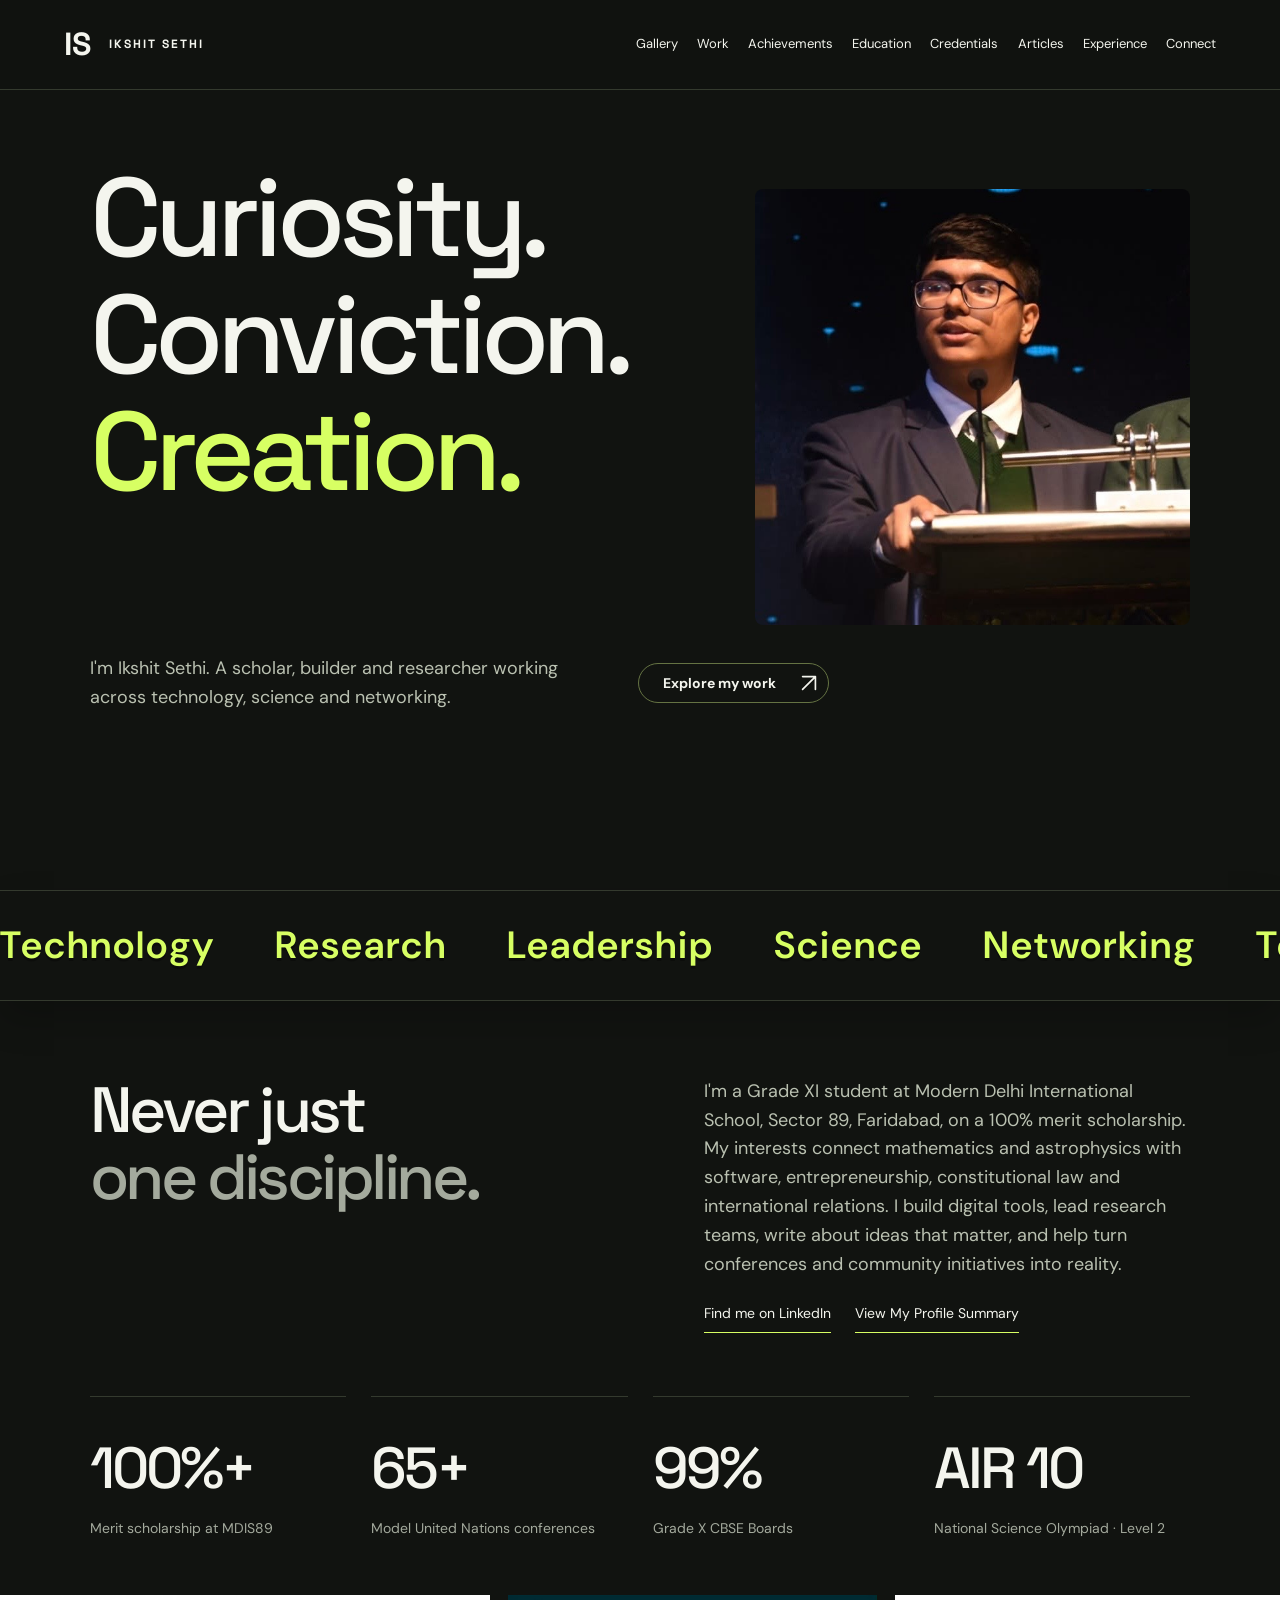
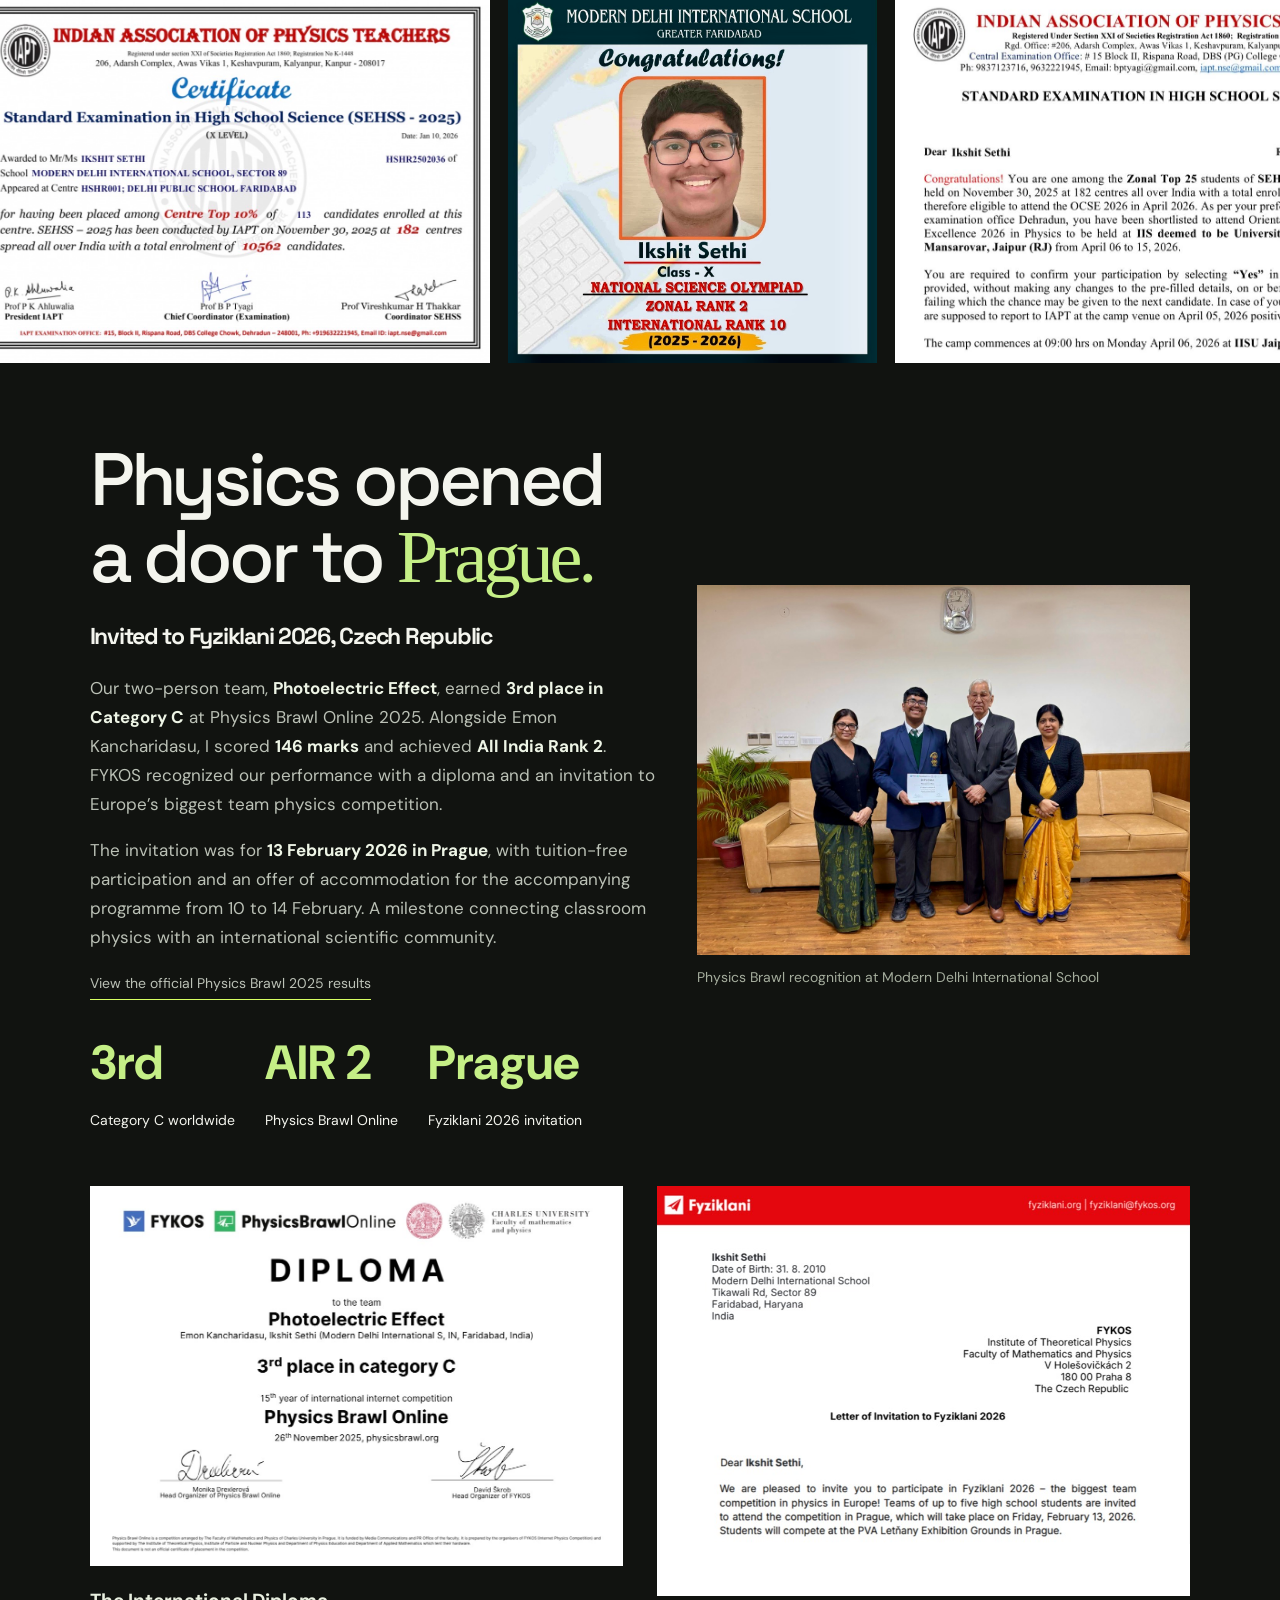
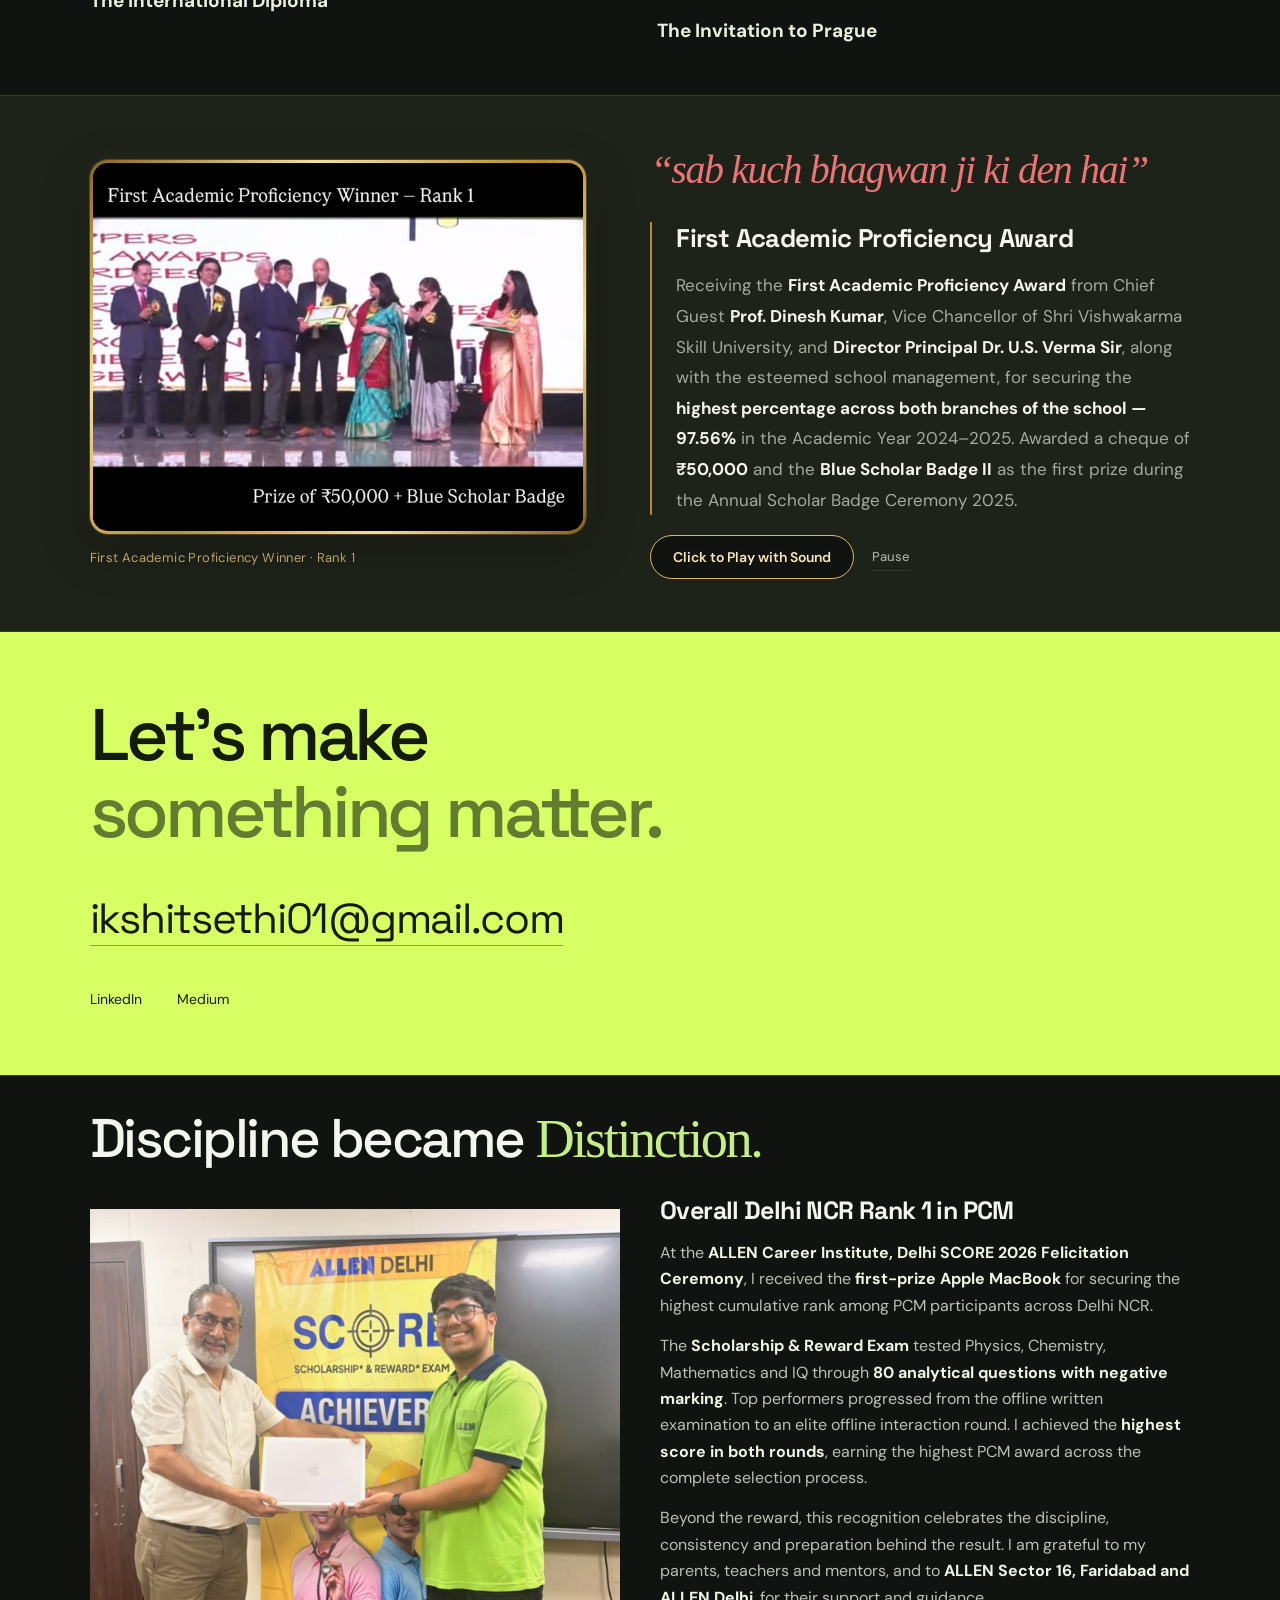
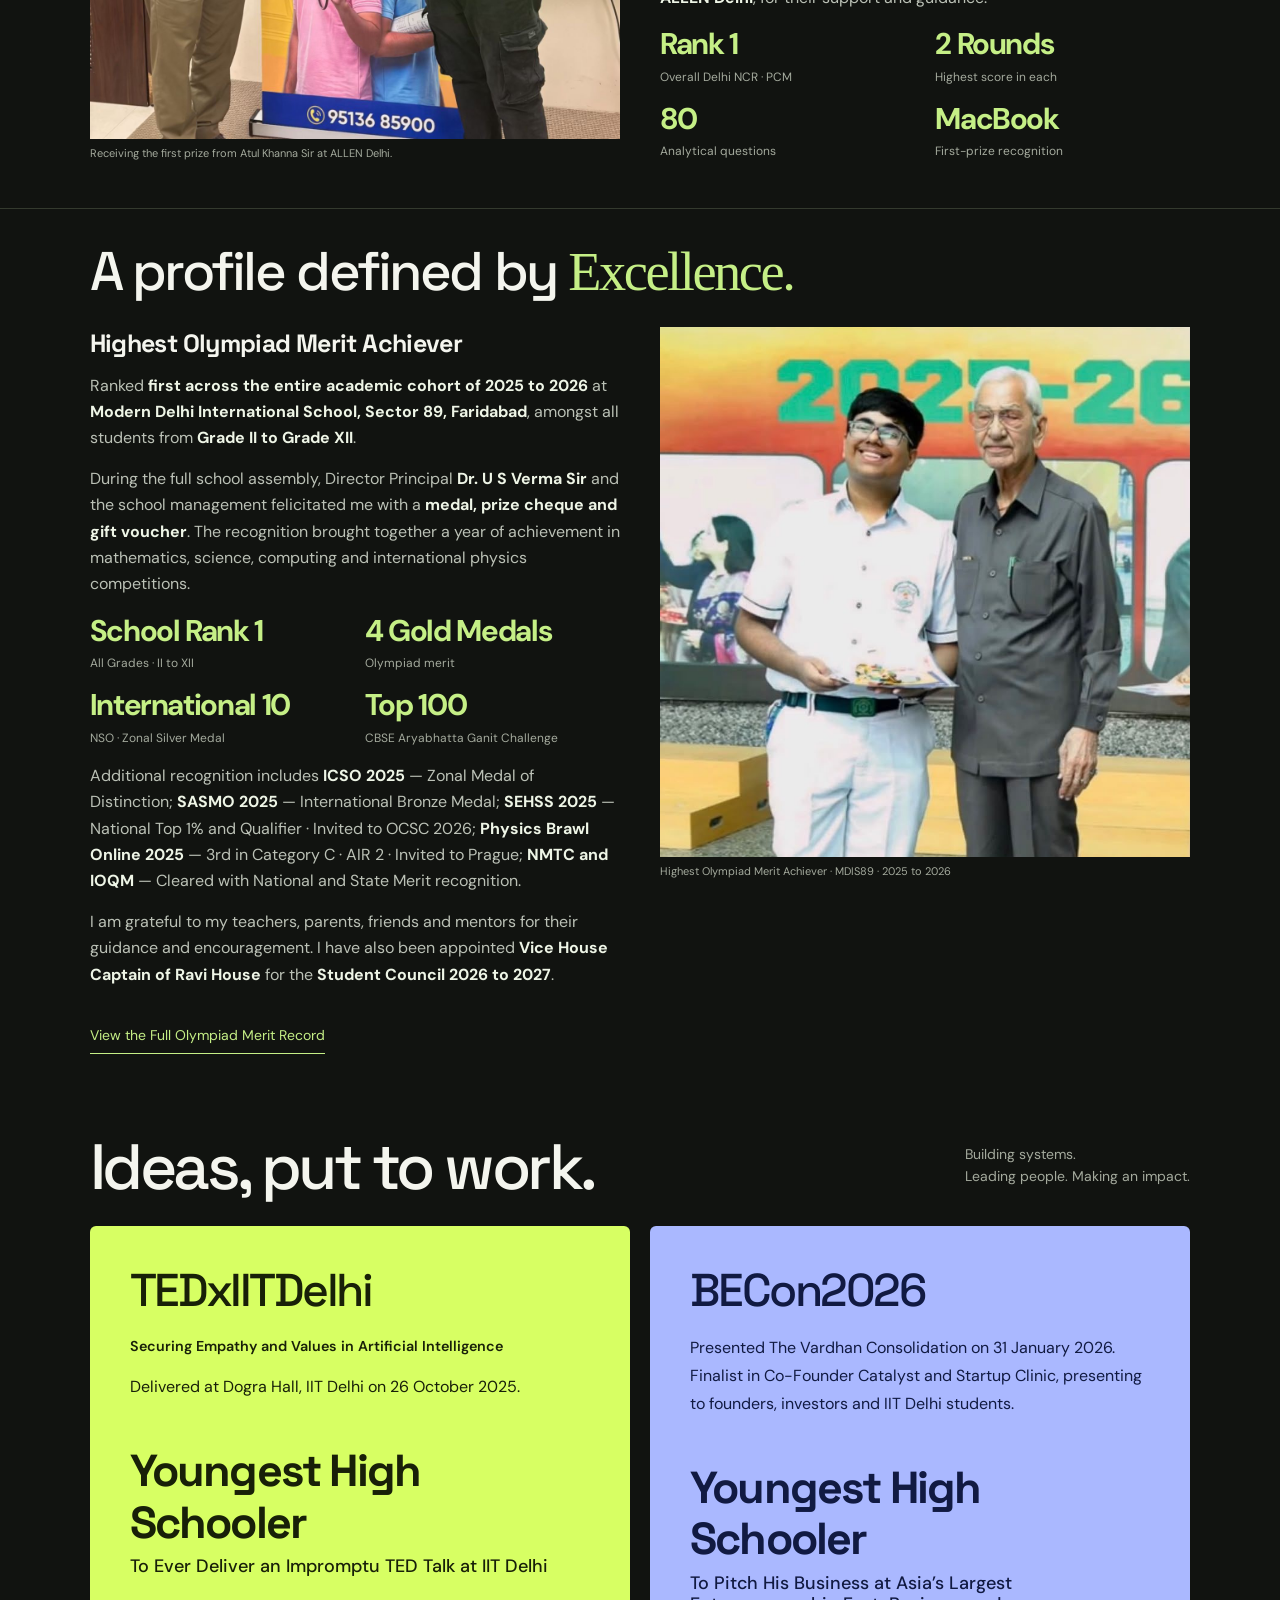
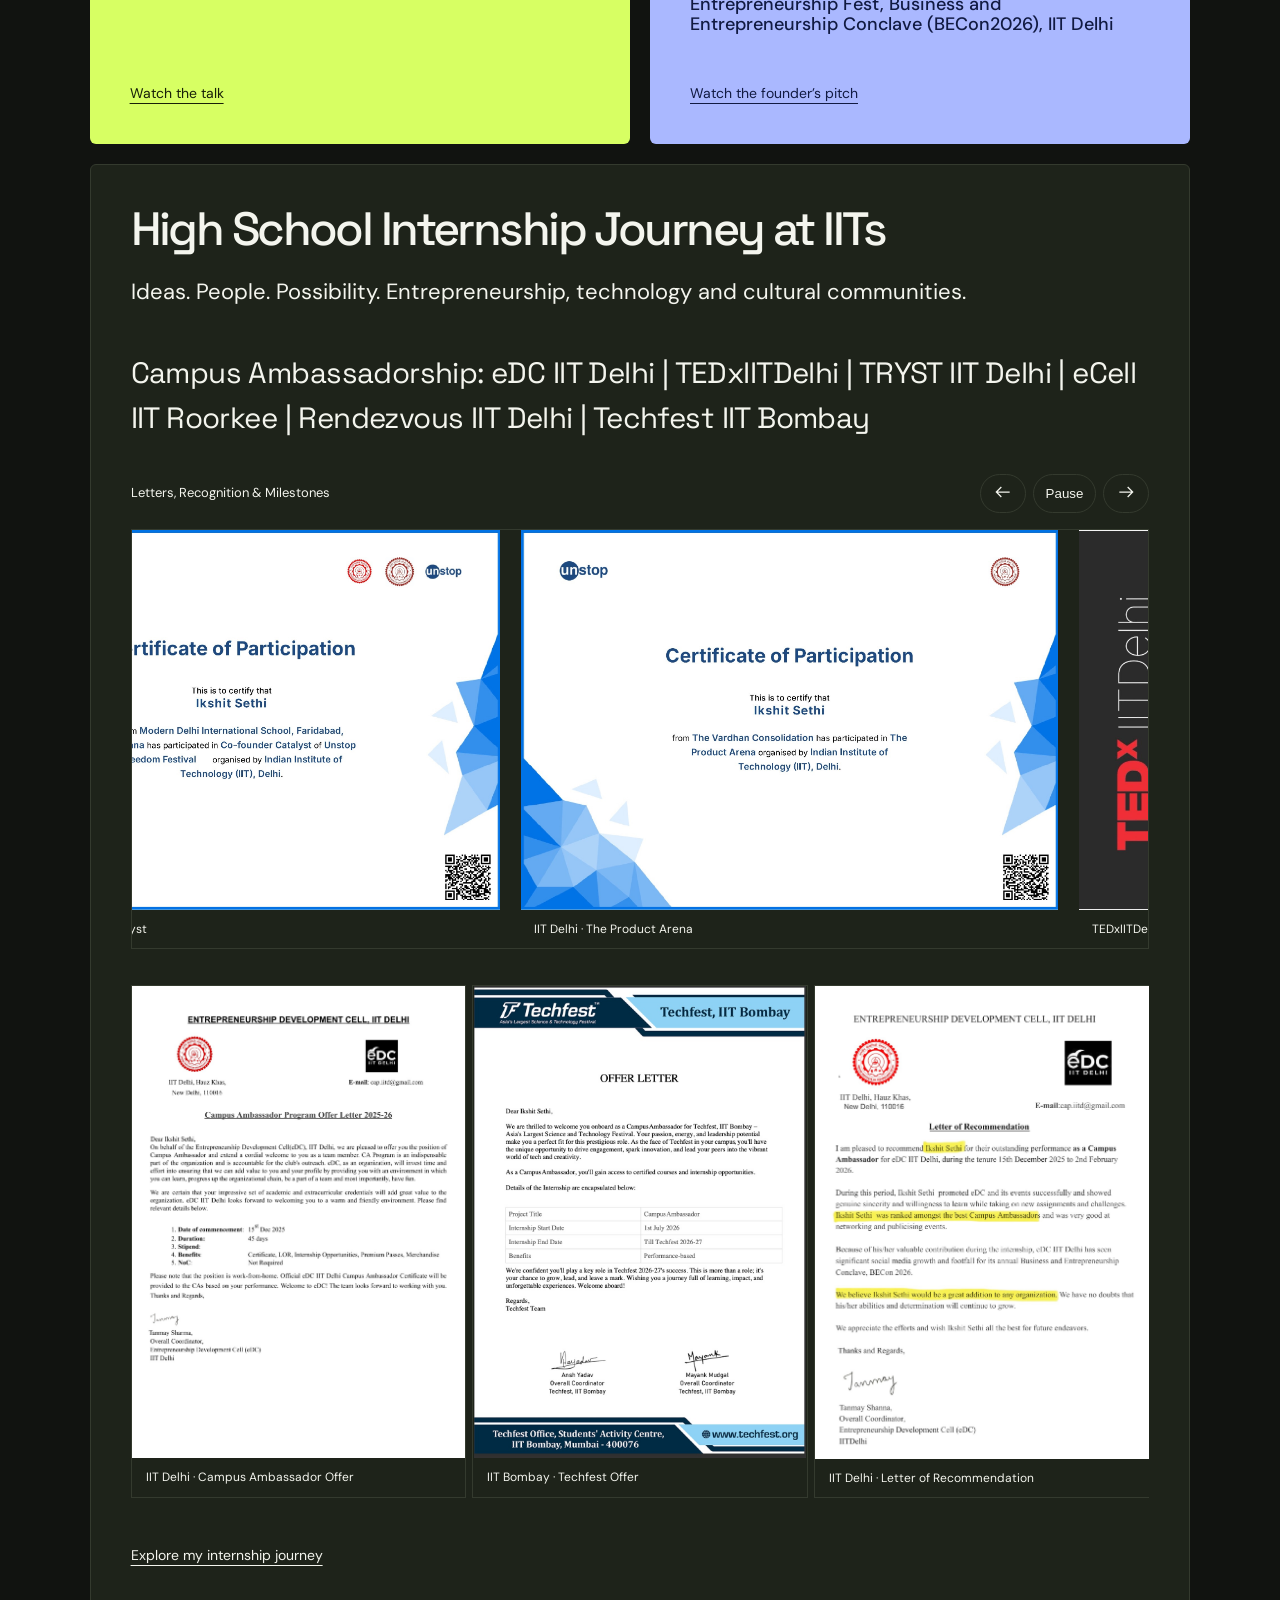
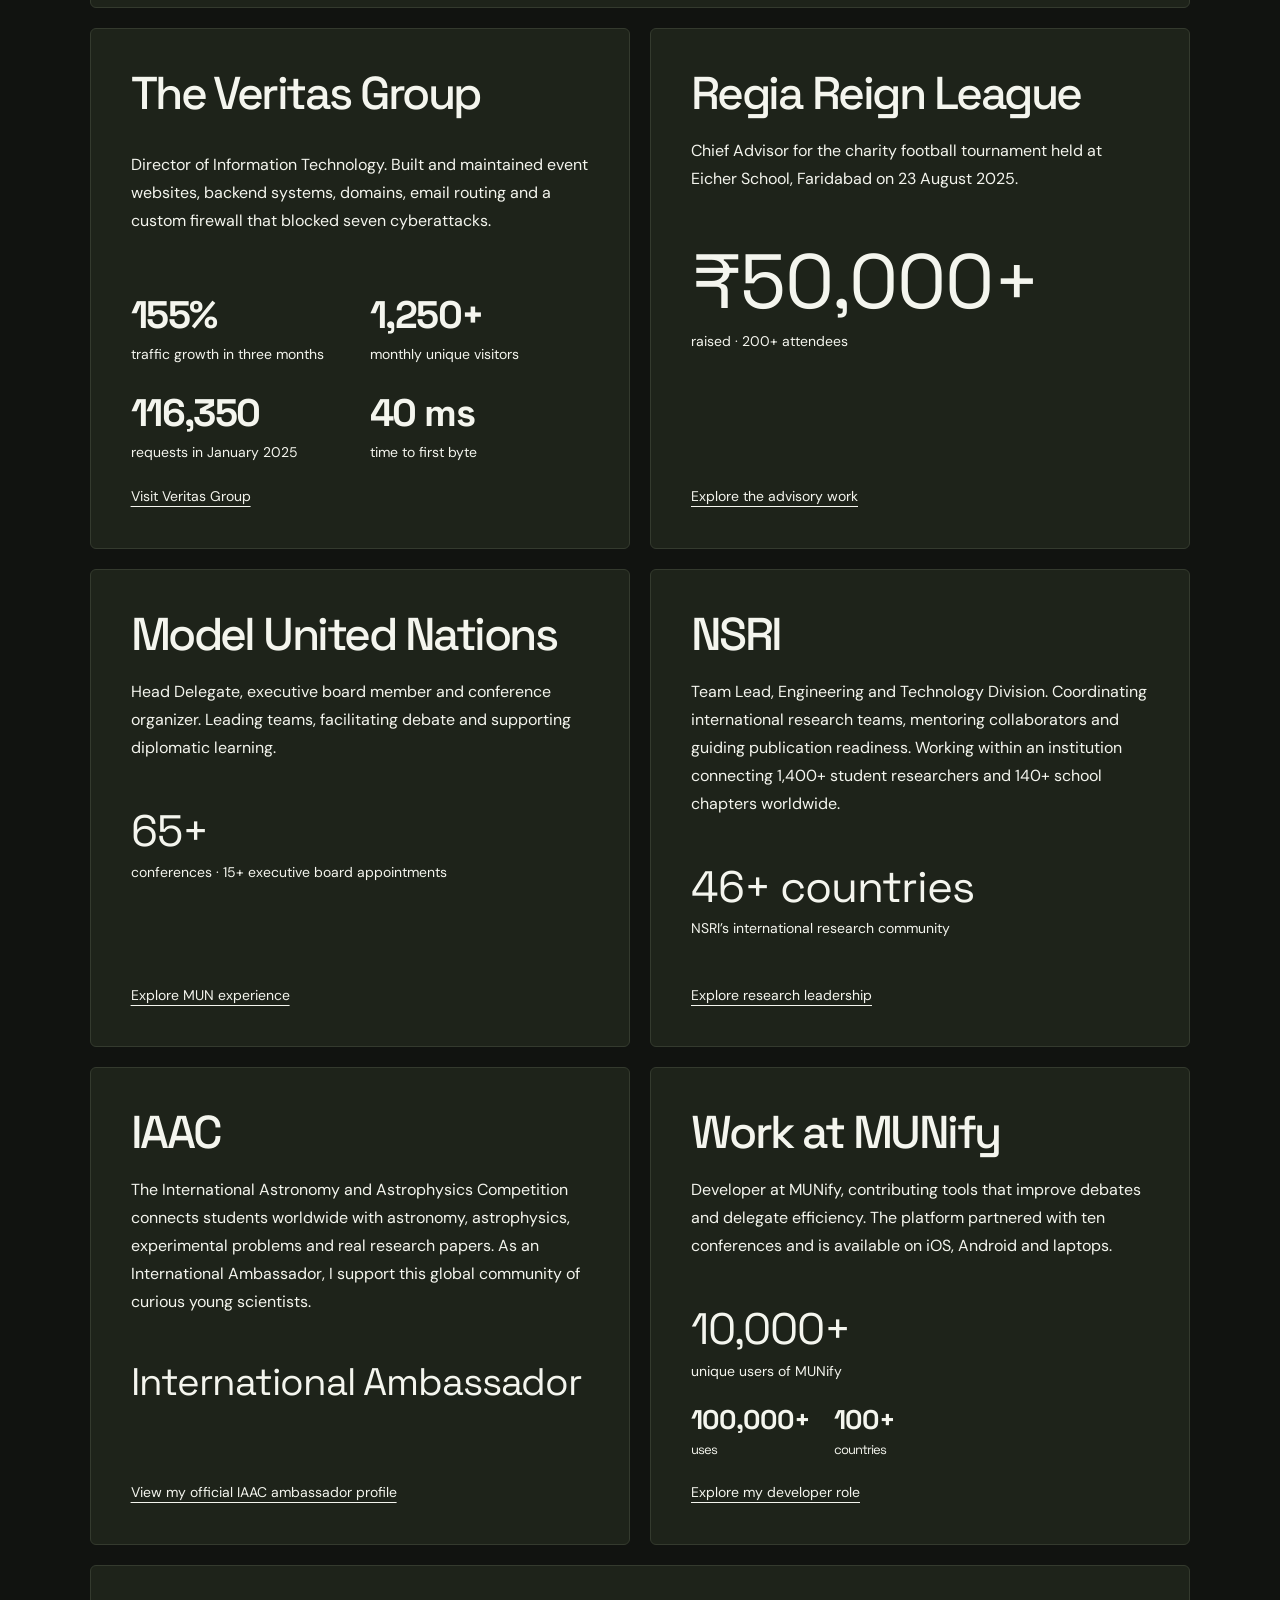
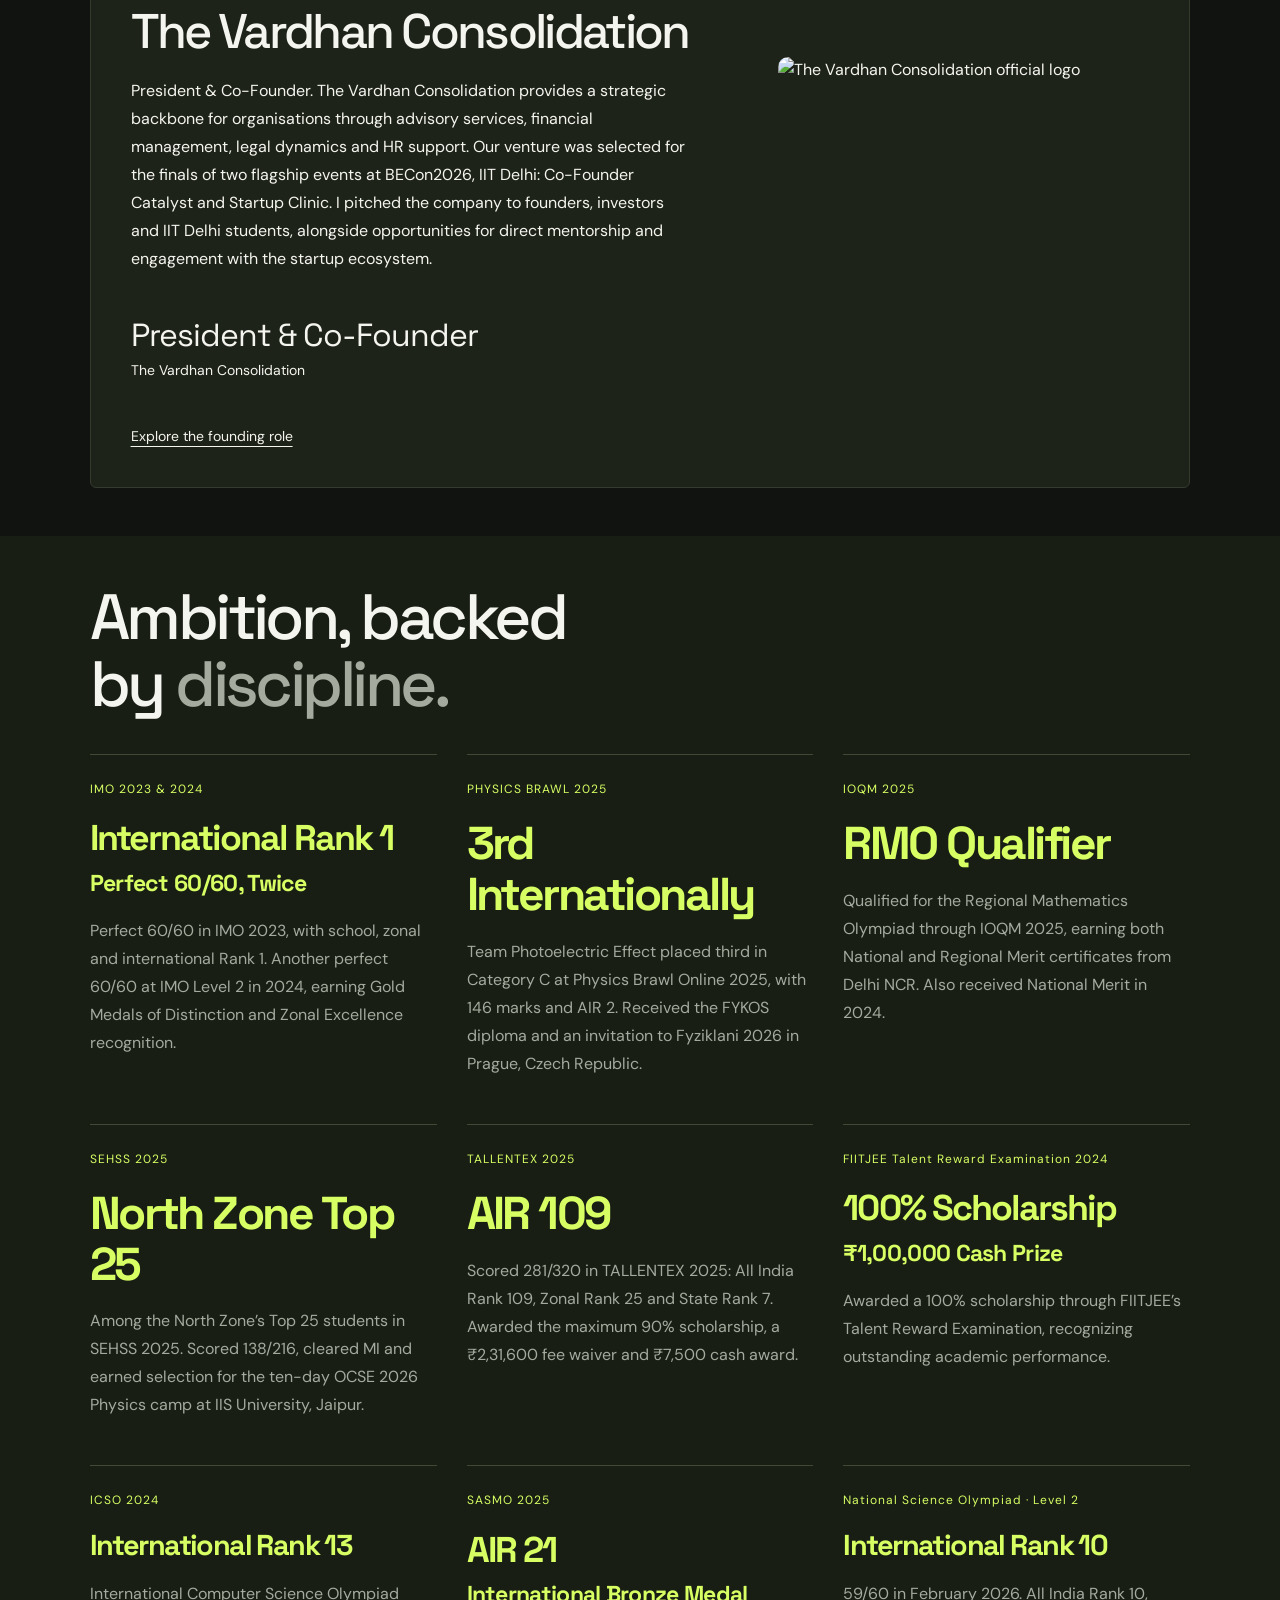
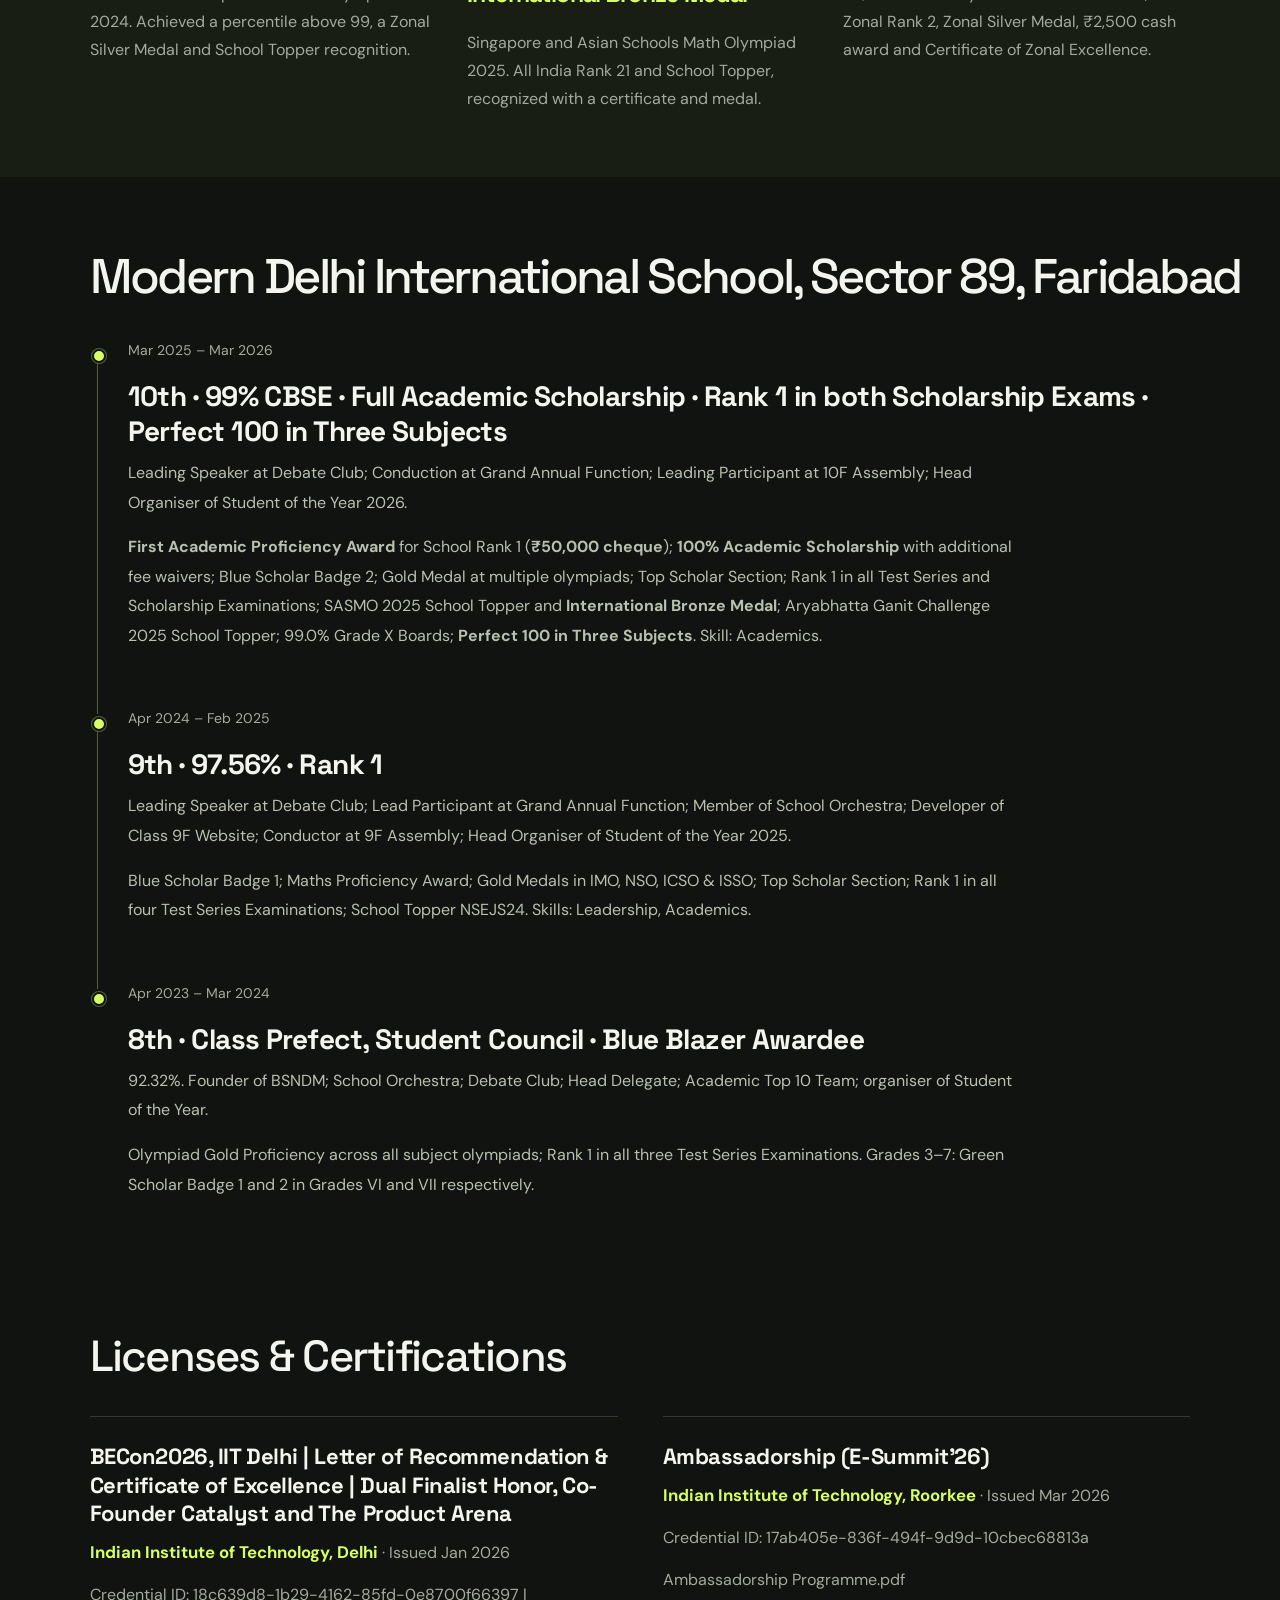
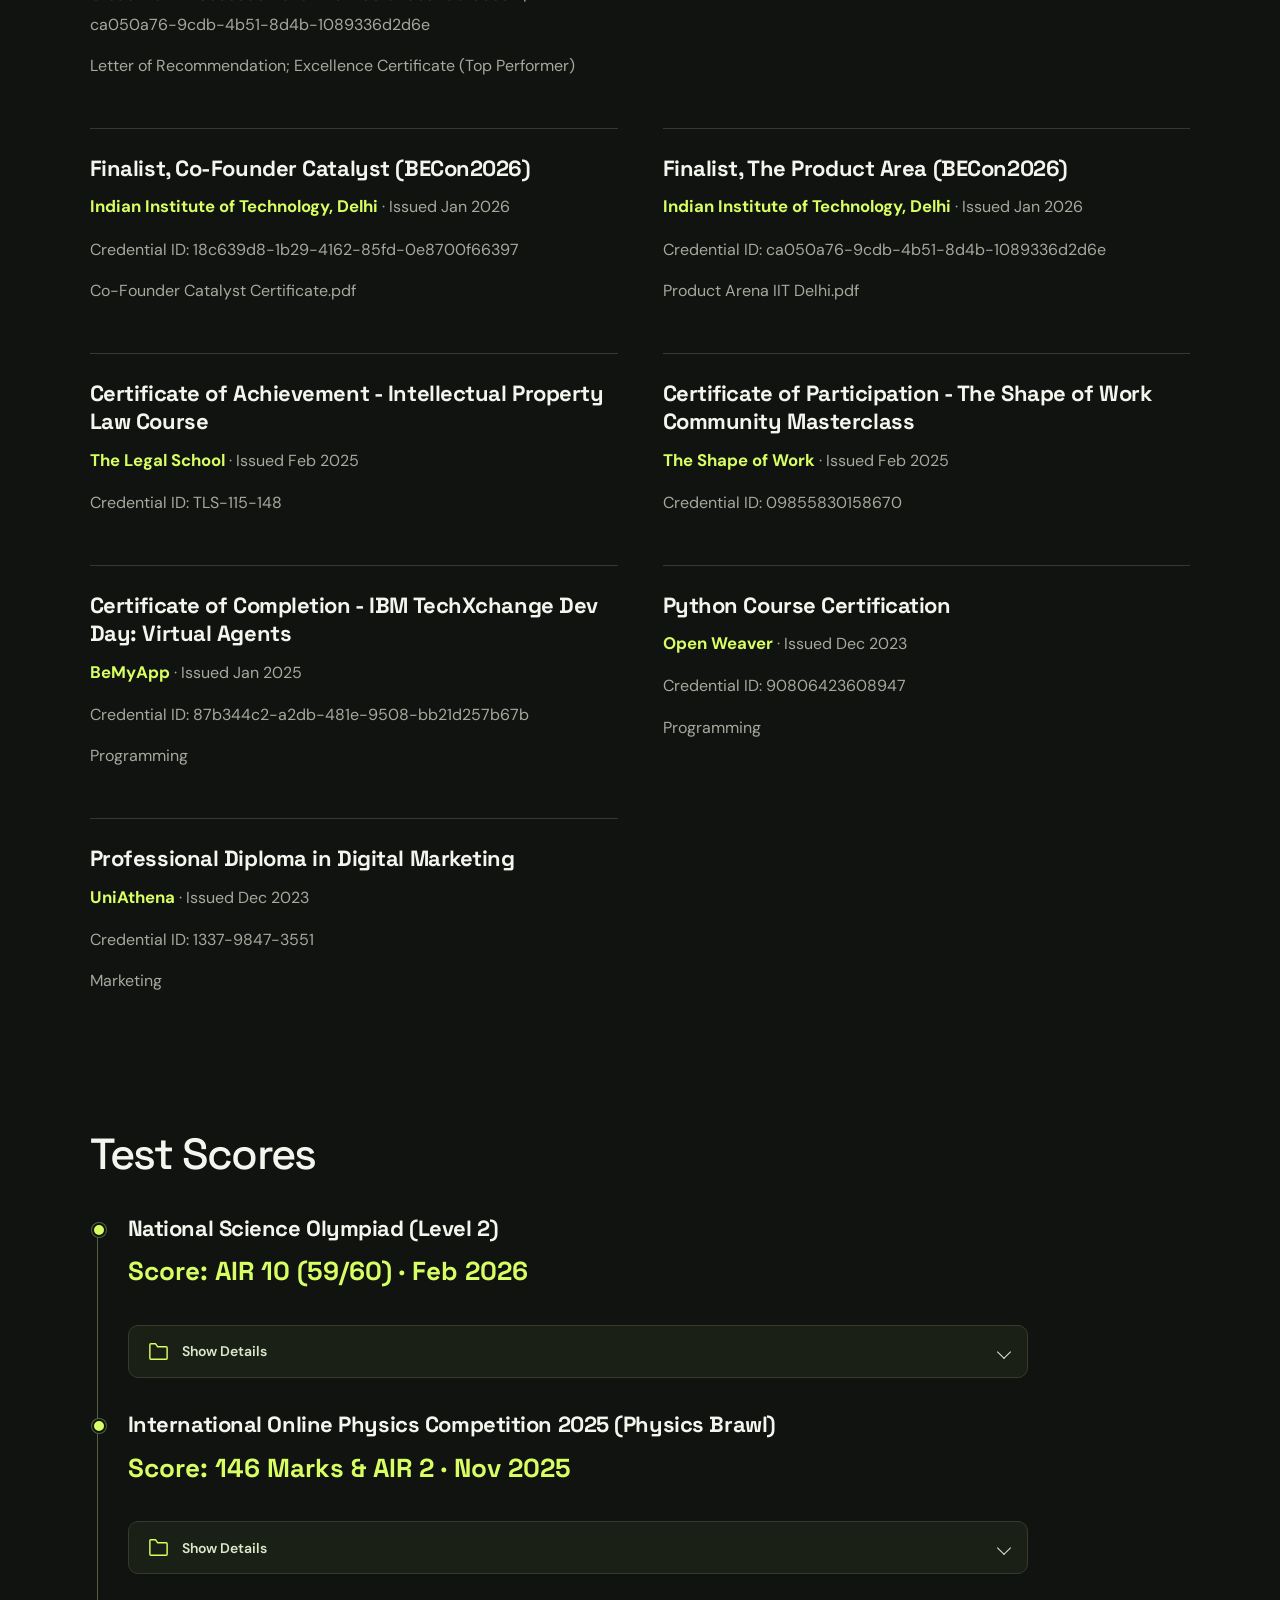
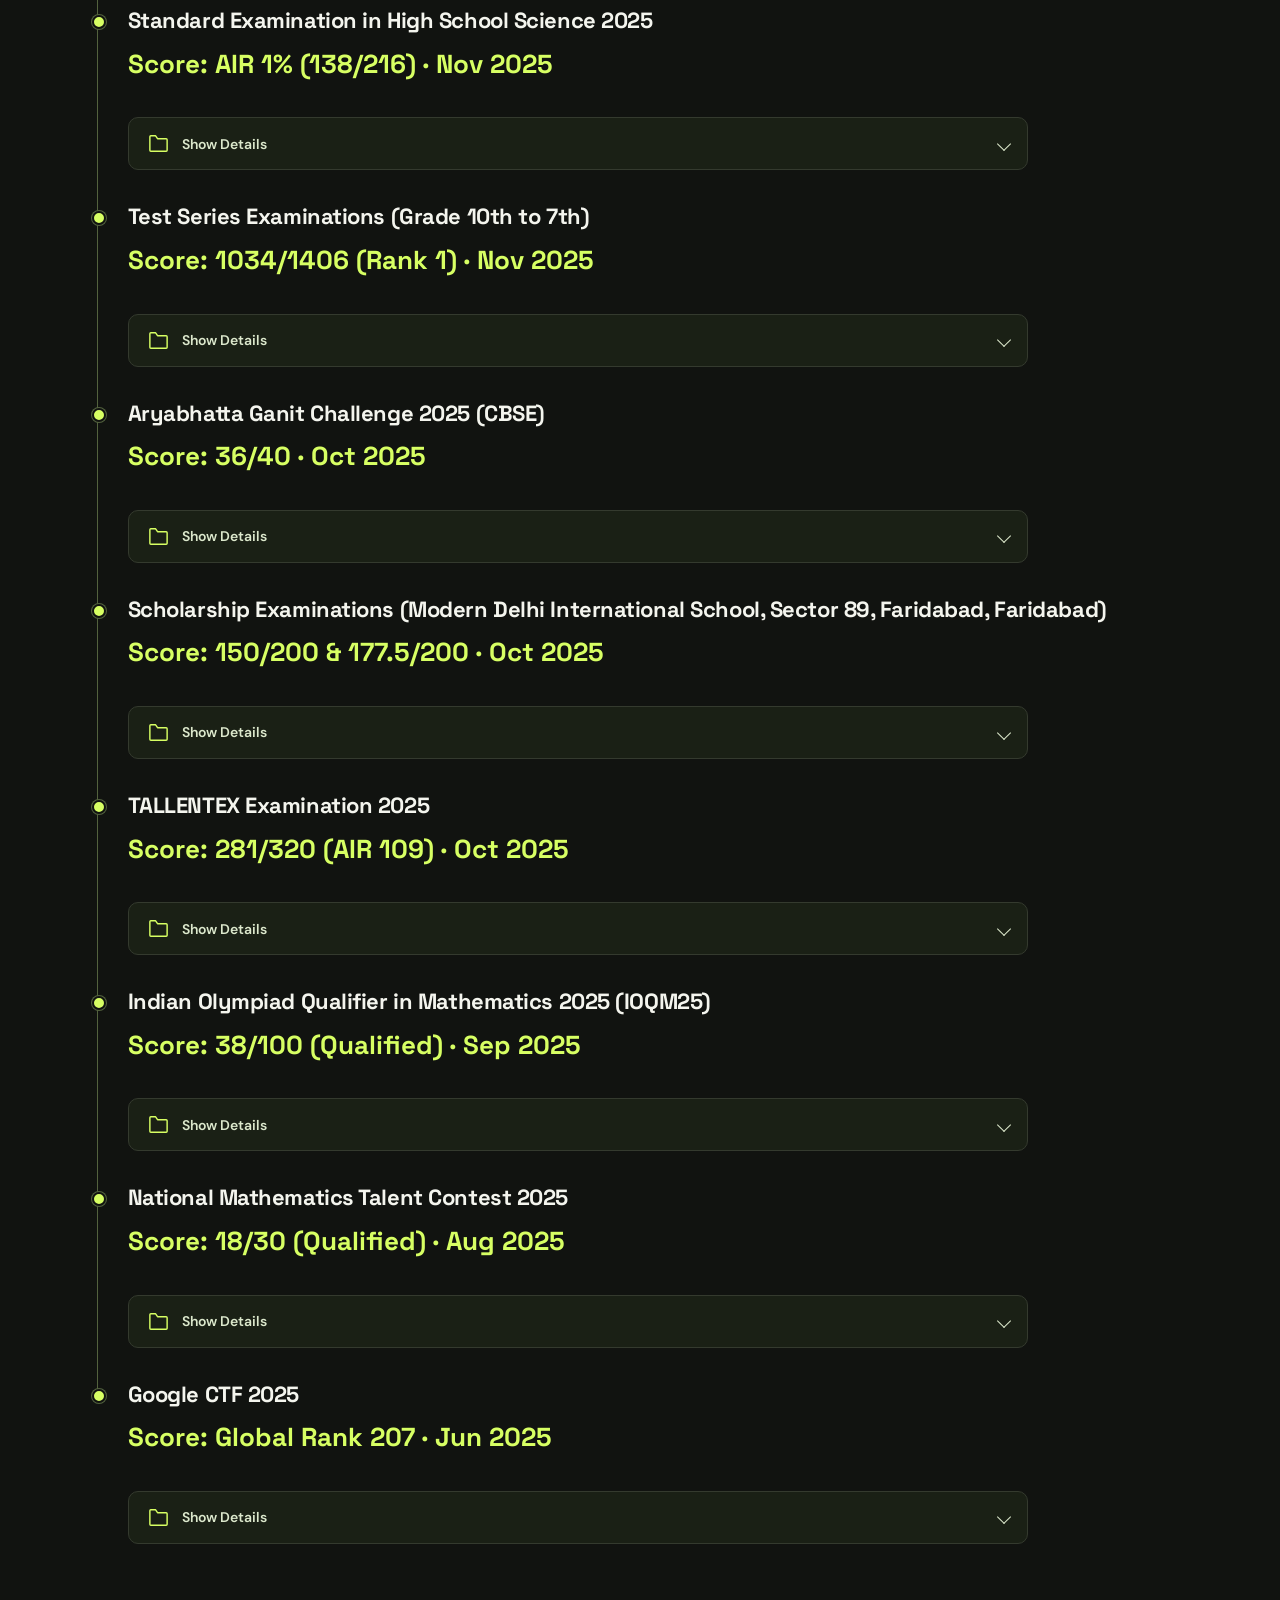
==== commit 3e3b209b: "Restore seamless gallery wrap for manual scrolling" ====
--- a/index.html
+++ b/index.html
@@ -1,2 +1,2 @@
 <!DOCTYPE html>
-<html lang="en"><head><meta charset="utf-8"><meta name="viewport" content="width=device-width,initial-scale=1"><title>Ikshit Sethi | Official Portfolio · Research, Technology &amp; Leadership</title><meta name="description" content="Ikshit Sethi’s official portfolio: scholar, researcher, writer and technology leader from Faridabad. Explore IIT experiences, awards and research."><link rel="icon" href="favicon.svg" type="image/svg+xml"><link rel="stylesheet" href="style.css?v=merit-20261005-3"><link rel="canonical" href="https://ikshitsethi.in/"><link rel="sitemap" type="application/xml" href="https://ikshitsethi.in/sitemap.xml"><meta name="robots" content="index, follow, max-image-preview:large, max-snippet:-1, max-video-preview:-1"><meta name="author" content="Ikshit Sethi"><meta name="theme-color" content="#111310"><meta property="og:type" content="profile"><meta property="og:site_name" content="Ikshit Sethi"><meta property="og:title" content="Ikshit Sethi | Official Portfolio"><meta property="og:description" content="Ikshit Sethi’s official portfolio: scholar, researcher, writer and technology leader from Faridabad. Explore IIT experiences, awards and research."><meta property="og:url" content="https://ikshitsethi.in/"><meta property="og:image" content="https://ikshitsethi.in/highlight-18.jpg"><meta property="og:image:width" content="668"><meta property="og:image:height" content="1066"><meta property="og:image:alt" content="Ikshit Sethi speaking at a podium"><meta property="og:locale" content="en_IN"><meta property="profile:first_name" content="Ikshit"><meta property="profile:last_name" content="Sethi"><meta name="twitter:card" content="summary_large_image"><meta name="twitter:title" content="Ikshit Sethi | Official Portfolio"><meta name="twitter:description" content="Ikshit Sethi’s official portfolio: scholar, researcher, writer and technology leader from Faridabad. Explore IIT experiences, awards and research."><meta name="twitter:image" content="https://ikshitsethi.in/highlight-18.jpg"><meta name="twitter:image:alt" content="Ikshit Sethi speaking at a podium"><script type="application/ld+json">{"@context":"https://schema.org","@graph":[{"@type":"Person","@id":"https://ikshitsethi.in/#person","name":"Ikshit Sethi","url":"https://ikshitsethi.in/","image":{"@type":"ImageObject","url":"https://ikshitsethi.in/highlight-18.jpg","width":668,"height":1066},"description":"Scholar, researcher, writer and technology leader from Faridabad, India. Director of Information Technology at The Veritas Group and President and Co-Founder of The Vardhan Consolidation.","sameAs":["https://www.linkedin.com/in/ikshitsethi/","https://ikshitsethi01.medium.com","https://iaac.space/en/isethi","https://linktr.ee/ikshitsethi"],"homeLocation":{"@type":"Place","name":"Faridabad, Haryana, India"},"knowsAbout":["Physics","Mathematics","Software development","Research","Model United Nations","Public speaking"],"affiliation":[{"@type":"Organization","name":"The Veritas Group","url":"https://www.veritasgroup.in"},{"@type":"Organization","name":"The Vardhan Consolidation","url":"https://www.linkedin.com/company/the-vardhan-consolidation"}],"subjectOf":[{"@type":"WebPage","name":"Official IAAC Ambassador profile: Ikshit Sethi","url":"https://iaac.space/en/isethi"},{"@type":"WebPage","name":"Physics Brawl Online 2025 official competition results","url":"https://physicsbrawl.org/2025/results/"}]},{"@type":"ProfilePage","@id":"https://ikshitsethi.in/#profile","url":"https://ikshitsethi.in/","name":"Ikshit Sethi | Official Portfolio","description":"Ikshit Sethi’s official portfolio: scholar, researcher, writer and technology leader from Faridabad. Explore IIT experiences, awards and research.","inLanguage":"en","mainEntity":{"@id":"https://ikshitsethi.in/#person"},"isPartOf":{"@id":"https://ikshitsethi.in/#website"},"dateModified":"2026-10-04T00:00:00+05:30"},{"@type":"WebSite","@id":"https://ikshitsethi.in/#website","url":"https://ikshitsethi.in/","name":"Ikshit Sethi","publisher":{"@id":"https://ikshitsethi.in/#person"},"inLanguage":"en"}]}</script><meta name="google-site-verification" content="_5vdMQ_-fDjf4E5mb_Ovnu51DAYuVrlAuJc_huqcHCQ"></head><body id="top"><header><a class="brand" href="#">IS<span>IKSHIT SETHI</span></a><nav aria-label="Main"><a href="#gallery">Gallery</a><a href="#work">Work</a><a href="#recognition">Achievements</a><a href="#education">Education</a><a href="#certifications">Credentials</a><a href="#writing">Articles</a><a href="#archive">Experience</a><a href="#contact">Connect</a></nav></header><main><section class="hero"><h1>Curiosity.<span class="sr-only">Ikshit Sethi: </span><br>Conviction.<br><em>Creation.</em></h1><div class="hero-bottom"><p>I'm Ikshit Sethi. A scholar, builder and researcher working across technology, science and networking.</p><a class="button hero-cta" href="#work">Explore my work <svg class="design-arrow" viewbox="0 0 24 24" fill="none" aria-hidden="true"><path d="M5 19 19 5M5 5h14v14" stroke="currentColor" stroke-width="1.8" stroke-linecap="round" stroke-linejoin="round"></path></svg></a></div><figure class="hero-portrait"><img src="highlight-18.jpg" alt="Ikshit Sethi speaking at a podium" width="668" height="1066" fetchpriority="high" loading="eager" decoding="async"></figure></section><div class="ticker"><div class="ticker-track"><span>Technology</span><span>Research</span><span>Leadership</span><span>Science</span><span>Networking</span><span>Technology</span><span>Research</span><span>Leadership</span><span>Science</span><span>Networking</span></div></div><section class="intro" id="about"><h2>Never just<br><span>one discipline.</span></h2><div class="intro-copy"><p id="about-intro">I'm a Grade XI student at Modern Delhi International School, Sector 89, Faridabad, on a 100% merit scholarship. My interests connect mathematics and astrophysics with software, entrepreneurship, constitutional law and international relations. I build digital tools, lead research teams, write about ideas that matter, and help turn conferences and community initiatives into reality.</p><div id="profile-recap" class="profile-recap" hidden><p class="recap-intro">I, Ikshit Sethi, am currently a Grade XI student on a 100% merit scholarship at Modern Delhi International School. I am committed to excelling in academics and extracurricular pursuits.</p><div class="recap-tables"><section class="recap-group"><h3>Academic Competitions and Examinations</h3><table class="profile-recap-table"><colgroup><col style="width:44%"><col></colgroup><thead><tr><th>Examination</th><th>Recognition</th></tr></thead><tbody><tr><th scope="row">Scholarship &amp; Admission Test</th><td>MDIS89) — 100% Scholarship &amp; Highest Awardee</td></tr><tr><th scope="row">Sh. Gopal Sharma Scholarship Test</th><td>MVN17) — 100% Scholarship</td></tr><tr><th scope="row">SEHSS 2025</th><td>Cleared MI, Qualified for OCSE26, Top 25 Ranker, Zonal Excellence &amp; Gold Medal</td></tr><tr><th scope="row">Physics Brawl 2025</th><td>AIR 2, Global Rank 3, Invited to Prague, Czech Republic</td></tr><tr><th scope="row">XAT 2025</th><td>NCR Rank 7, Cash Prize of ₹11,000</td></tr><tr><th scope="row">TALLENTEX 2025</th><td>AIR 109, Max. Scholarship — 90%, Net Waiver of ₹2,31,600</td></tr><tr><th scope="row">TALLENTEX 2024</th><td>AIR 138, Max. Scholarship — 90%, Net Waiver of ₹93,000</td></tr><tr><th scope="row">Olympiads 2025</th><td>Gold Medal — IMO, NSO, NSTSE</td></tr><tr><th scope="row">IOQM 2025</th><td>Qualified for RMO, National &amp; Regional Merit Winner</td></tr><tr><th scope="row">IOQM 2024</th><td>National Merit Winner</td></tr><tr><th scope="row">NSEJS 2024</th><td>98%ile+, Cleared MAS, Centre Topper, School Rank 1</td></tr><tr><th scope="row">IMO 2024</th><td>Level 2 Perfect Score: 60/60</td></tr><tr><th scope="row">IMO 2023</th><td>Perfect Score: 60/60, International Rank 1</td></tr><tr><th scope="row">ICSO 2024</th><td>99%ile+, International Rank 18, Silver Zonal Medal, School Topper</td></tr><tr><th scope="row">NSO 2024</th><td>99%ile+, International Rank Below-175</td></tr><tr><th scope="row">NSTSE 2023 &amp; 2024</th><td>AIR 143, AIR 167</td></tr><tr><th scope="row">FTRE 2024</th><td>100% Scholarship, ₹1,00,000 Cash Prize</td></tr><tr><th scope="row">Aryabhatta Interschool Maths Competition 2024</th><td>AIR 11</td></tr><tr><th scope="row">National Space Innovation Challenge 2023</th><td>5/5 Stars</td></tr></tbody></table></section><div class="recap-other"><section class="recap-group"><h3>Ambassador and research leadership</h3><table class="profile-recap-table"><tbody><tr><td>eDC, IIT Delhi</td></tr><tr><td>E-Cell, IIT Roorkee</td></tr><tr><td>TRYST, IIT Delhi</td></tr><tr><td>International Astronomy and Astrophysics Competition</td></tr><tr><td>NSRI, Team Leader, Technology Division</td></tr></tbody></table></section><section class="recap-group"><h3>Writing and publications</h3><table class="profile-recap-table"><tbody><tr><td>Dialogue &amp; Discourse</td></tr><tr><td>Predict</td></tr><tr><td>E³, Entertain Enlighten Empower</td></tr><tr><td>Journal of Independent Inquiry</td></tr></tbody></table></section><section class="recap-group"><h3>Technology leadership</h3><table class="profile-recap-table"><tbody><tr><td>Director of Information Technology, The Veritas Group</td></tr></tbody></table></section><section class="recap-group"><h3>Previous appointments</h3><table class="profile-recap-table"><tbody><tr><td>Campus Ambassador, TEDxIITDelhi</td></tr><tr><td>Deputy Director General, The Solace Summit</td></tr><tr><td>Assistant Secretary General, Mosaic MUN</td></tr><tr><td>Executive Director, NOIR MUN</td></tr></tbody></table></section></div></div><p class="recap-context">As Head Delegate of my school’s Model United Nations team, I lead my peers in representing our institution at conferences. I have participated in over 65 conferences and presided over 15 as a member of the executive board. My interests in law include the United States Constitution, constitutional litigation and international law. I have authored research papers and legal analyses addressing issues across science, society and public policy.</p></div><div class="intro-actions"><a id="about-linkedin" class="text-link" href="https://www.linkedin.com/in/ikshitsethi/" target="_blank" rel="noopener noreferrer">Find me on LinkedIn</a><button id="profile-summary-toggle" class="text-link profile-summary-toggle" type="button" aria-expanded="false" aria-controls="profile-recap">View My Profile Summary</button></div></div></section><section class="numbers"><div><strong>100%+</strong><span>Merit scholarship at MDIS89</span></div><div><strong>65+</strong><span>Model United Nations conferences</span></div><div><strong>99%</strong><span>Grade X CBSE Boards</span></div><div><strong>AIR 10</strong><span>National Science Olympiad · Level 2</span></div></section><section class="gallery" id="gallery" aria-label="Photo gallery. Scroll horizontally, use the mouse wheel, or drag to explore." tabindex="0"><div class="gallery-track"><div class="gallery-group"><a href="olympiad-merit-record.jpg" class="gallery-image" target="_blank" rel="noopener" aria-label="View Full Olympiad Merit Record"><img src="olympiad-merit-record.jpg" alt="Full Olympiad Merit Record — MDIS89 Awards Assembly 2025 to 2026" width="665" height="1182" decoding="async" loading="lazy"></a><a href="highlight-01.jpg" class="gallery-image" target="_blank" rel="noopener" aria-label="View SEHSS certificate"><img src="highlight-01.jpg" alt="SEHSS certificate" width="1151" height="816" decoding="async" loading="lazy"></a><a href="highlight-02.jpg" class="gallery-image" target="_blank" rel="noopener" aria-label="View National Science Olympiad congratulations"><img src="highlight-02.jpg" alt="National Science Olympiad congratulations" width="1179" height="1175" decoding="async" loading="lazy"></a><a href="highlight-03.jpg" class="gallery-image" target="_blank" rel="noopener" aria-label="View Physics orientation camp invitation"><img src="highlight-03.jpg" alt="Physics orientation camp invitation" width="1159" height="809" decoding="async" loading="lazy"></a><a href="highlight-04.jpg" class="gallery-image" target="_blank" rel="noopener" aria-label="View CoFounder Catalyst pitch"><img src="highlight-04.jpg" alt="CoFounder Catalyst pitch" width="991" height="1280" decoding="async" loading="lazy"></a><a href="highlight-05.jpg" class="gallery-image" target="_blank" rel="noopener" aria-label="View Startup Clinic finalist"><img src="highlight-05.jpg" alt="Startup Clinic finalist" width="991" height="1280" decoding="async" loading="lazy"></a><a href="highlight-06.jpg" class="gallery-image" target="_blank" rel="noopener" aria-label="View BECon IIT Delhi business pitch"><img src="highlight-06.jpg" alt="BECon IIT Delhi business pitch" width="991" height="1280" decoding="async" loading="lazy"></a><a href="highlight-07.jpg" class="gallery-image" target="_blank" rel="noopener" aria-label="View Ikshit Sethi in Faridabad"><img src="highlight-07.jpg" alt="Ikshit Sethi in Faridabad" width="2880" height="3840" decoding="async" loading="lazy"></a><a href="fyziklani-letter.png" class="gallery-image letter-panel letter-part-1" target="_blank" rel="noopener" aria-label="Fyziklani 2026 invitation to Ikshit Sethi in Prague"><img src="fyziklani-letter.png" alt="Fyziklani invitation letter, part 1 of 2" decoding="async" loading="lazy"></a><a href="highlight-09.jpg" class="gallery-image" target="_blank" rel="noopener" aria-label="View School diploma presentation"><img src="highlight-09.jpg" alt="School diploma presentation" width="1280" height="960" decoding="async" loading="lazy"></a><a href="highlight-10.jpg" class="gallery-image" target="_blank" rel="noopener" aria-label="View School award ceremony"><img src="highlight-10.jpg" alt="School award ceremony" width="736" height="1280" decoding="async" loading="lazy"></a><a href="highlight-11.jpg" class="gallery-image" target="_blank" rel="noopener" aria-label="View Physics Brawl diploma for third place in category C"><img src="highlight-11.jpg" alt="Physics Brawl diploma for third place in category C" width="1146" height="817" decoding="async" loading="lazy"></a><a href="highlight-12.jpg" class="gallery-image" target="_blank" rel="noopener" aria-label="View TEDx IIT Delhi talk and recognition"><img src="highlight-12.jpg" alt="TEDx IIT Delhi talk and recognition" width="990" height="1280" decoding="async" loading="lazy"></a><a href="highlight-13.jpg" class="gallery-image" target="_blank" rel="noopener" aria-label="View Ikshit Sethi speaking at TEDx IIT Delhi"><img src="highlight-13.jpg" alt="Ikshit Sethi speaking at TEDx IIT Delhi" width="990" height="1280" decoding="async" loading="lazy"></a><a href="highlight-14.jpg" class="gallery-image" target="_blank" rel="noopener" aria-label="View SASMO bronze award presentation"><img src="highlight-14.jpg" alt="SASMO bronze award presentation" width="1280" height="847" decoding="async" loading="lazy"></a><a href="highlight-15.jpg" class="gallery-image" target="_blank" rel="noopener" aria-label="View School assembly conduction"><img src="highlight-15.jpg" alt="School assembly conduction" width="1280" height="853" decoding="async" loading="lazy"></a><a href="highlight-16.jpg" class="gallery-image" target="_blank" rel="noopener" aria-label="View Award presentation at an event"><img src="highlight-16.jpg" alt="Award presentation at an event" width="1280" height="853" decoding="async" loading="lazy"></a><a href="highlight-17.jpg" class="gallery-image" target="_blank" rel="noopener" aria-label="View School academic excellence ceremony"><img src="highlight-17.jpg" alt="School academic excellence ceremony" width="2880" height="3840" decoding="async" loading="lazy"></a><a href="highlight-18.jpg" class="gallery-image" target="_blank" rel="noopener" aria-label="View Ikshit Sethi speaking at the podium"><img src="highlight-18.jpg" alt="Ikshit Sethi speaking at the podium" width="668" height="1066" decoding="async" loading="lazy"></a><a href="highlight-19.jpg" class="gallery-image" target="_blank" rel="noopener" aria-label="View Ikshit Sethi with school leadership"><img src="highlight-19.jpg" alt="Ikshit Sethi with school leadership" width="1179" height="716" decoding="async" loading="lazy"></a><a href="highlight-20.jpg" class="gallery-image" target="_blank" rel="noopener" aria-label="View School event hosting"><img src="highlight-20.jpg" alt="School event hosting" width="800" height="533" decoding="async" loading="lazy"></a><a href="allen-award-portrait.jpg" class="gallery-image" target="_blank" rel="noopener" aria-label="View Holding the ALLEN Rank 1 MacBook Award"><img src="allen-award-portrait.jpg" alt="Holding the ALLEN Rank 1 MacBook Award" loading="lazy" decoding="async"></a><a href="olympiad-medals.jpg" class="gallery-image" target="_blank" rel="noopener" aria-label="View Olympiad Medals and Recognition"><img src="olympiad-medals.jpg" alt="Olympiad Medals and Recognition" loading="lazy" decoding="async"></a><a href="allen-result.jpg" class="gallery-image" target="_blank" rel="noopener" aria-label="View Original ALLEN SCORE 2026 Rank 1 Result"><img src="allen-result.jpg" alt="Original ALLEN SCORE 2026 Rank 1 Result List and Admit Card" loading="lazy"></a></div><div class="gallery-group" aria-hidden="true"><a href="olympiad-merit-record.jpg" class="gallery-image" target="_blank" rel="noopener" aria-label="View Full Olympiad Merit Record"><img src="olympiad-merit-record.jpg" alt="Full Olympiad Merit Record — MDIS89 Awards Assembly 2025 to 2026" width="665" height="1182" decoding="async" loading="lazy"></a><a href="highlight-01.jpg" class="gallery-image" target="_blank" rel="noopener" aria-label="View SEHSS certificate" tabindex="-1"><img src="highlight-01.jpg" alt="" width="1151" height="816" decoding="async" loading="lazy"></a><a href="highlight-02.jpg" class="gallery-image" target="_blank" rel="noopener" aria-label="View National Science Olympiad congratulations" tabindex="-1"><img src="highlight-02.jpg" alt="" width="1179" height="1175" decoding="async" loading="lazy"></a><a href="highlight-03.jpg" class="gallery-image" target="_blank" rel="noopener" aria-label="View Physics orientation camp invitation" tabindex="-1"><img src="highlight-03.jpg" alt="" width="1159" height="809" decoding="async" loading="lazy"></a><a href="highlight-04.jpg" class="gallery-image" target="_blank" rel="noopener" aria-label="View CoFounder Catalyst pitch" tabindex="-1"><img src="highlight-04.jpg" alt="" width="991" height="1280" decoding="async" loading="lazy"></a><a href="highlight-05.jpg" class="gallery-image" target="_blank" rel="noopener" aria-label="View Startup Clinic finalist" tabindex="-1"><img src="highlight-05.jpg" alt="" width="991" height="1280" decoding="async" loading="lazy"></a><a href="highlight-06.jpg" class="gallery-image" target="_blank" rel="noopener" aria-label="View BECon IIT Delhi business pitch" tabindex="-1"><img src="highlight-06.jpg" alt="" width="991" height="1280" decoding="async" loading="lazy"></a><a href="highlight-07.jpg" class="gallery-image" target="_blank" rel="noopener" aria-label="View Ikshit Sethi in Faridabad" tabindex="-1"><img src="highlight-07.jpg" alt="" width="2880" height="3840" decoding="async" loading="lazy"></a><a href="fyziklani-letter.png" class="gallery-image letter-panel letter-part-1" target="_blank" rel="noopener" aria-label="Fyziklani invitation letter, part 1 of 2" tabindex="-1"><img src="fyziklani-letter.png" alt="" decoding="async" loading="lazy"></a><a href="highlight-09.jpg" class="gallery-image" target="_blank" rel="noopener" aria-label="View School diploma presentation" tabindex="-1"><img src="highlight-09.jpg" alt="" width="1280" height="960" decoding="async" loading="lazy"></a><a href="highlight-10.jpg" class="gallery-image" target="_blank" rel="noopener" aria-label="View School award ceremony" tabindex="-1"><img src="highlight-10.jpg" alt="" width="736" height="1280" decoding="async" loading="lazy"></a><a href="highlight-11.jpg" class="gallery-image" target="_blank" rel="noopener" aria-label="View Physics Brawl diploma for third place in category C" tabindex="-1"><img src="highlight-11.jpg" alt="" width="1146" height="817" decoding="async" loading="lazy"></a><a href="highlight-12.jpg" class="gallery-image" target="_blank" rel="noopener" aria-label="View TEDx IIT Delhi talk and recognition" tabindex="-1"><img src="highlight-12.jpg" alt="" width="990" height="1280" decoding="async" loading="lazy"></a><a href="highlight-13.jpg" class="gallery-image" target="_blank" rel="noopener" aria-label="View Ikshit Sethi speaking at TEDx IIT Delhi" tabindex="-1"><img src="highlight-13.jpg" alt="" width="990" height="1280" decoding="async" loading="lazy"></a><a href="highlight-14.jpg" class="gallery-image" target="_blank" rel="noopener" aria-label="View SASMO bronze award presentation" tabindex="-1"><img src="highlight-14.jpg" alt="" width="1280" height="847" decoding="async" loading="lazy"></a><a href="highlight-15.jpg" class="gallery-image" target="_blank" rel="noopener" aria-label="View School assembly conduction" tabindex="-1"><img src="highlight-15.jpg" alt="" width="1280" height="853" decoding="async" loading="lazy"></a><a href="highlight-16.jpg" class="gallery-image" target="_blank" rel="noopener" aria-label="View Award presentation at an event" tabindex="-1"><img src="highlight-16.jpg" alt="" width="1280" height="853" decoding="async" loading="lazy"></a><a href="highlight-17.jpg" class="gallery-image" target="_blank" rel="noopener" aria-label="View School academic excellence ceremony" tabindex="-1"><img src="highlight-17.jpg" alt="" width="2880" height="3840" decoding="async" loading="lazy"></a><a href="highlight-18.jpg" class="gallery-image" target="_blank" rel="noopener" aria-label="View Ikshit Sethi speaking at the podium" tabindex="-1"><img src="highlight-18.jpg" alt="" width="668" height="1066" decoding="async" loading="lazy"></a><a href="highlight-19.jpg" class="gallery-image" target="_blank" rel="noopener" aria-label="View Ikshit Sethi with school leadership" tabindex="-1"><img src="highlight-19.jpg" alt="" width="1179" height="716" decoding="async" loading="lazy"></a><a href="highlight-20.jpg" class="gallery-image" target="_blank" rel="noopener" aria-label="View School event hosting" tabindex="-1"><img src="highlight-20.jpg" alt="" width="800" height="533" decoding="async" loading="lazy"></a><a href="allen-award-portrait.jpg" class="gallery-image" target="_blank" rel="noopener" aria-label="View Holding the ALLEN Rank 1 MacBook Award"><img src="allen-award-portrait.jpg" alt="Holding the ALLEN Rank 1 MacBook Award" loading="lazy" decoding="async"></a><a href="olympiad-medals.jpg" class="gallery-image" target="_blank" rel="noopener" aria-label="View Olympiad Medals and Recognition"><img src="olympiad-medals.jpg" alt="Olympiad Medals and Recognition" loading="lazy" decoding="async"></a><a href="allen-result.jpg" class="gallery-image" target="_blank" rel="noopener" aria-label="View Original ALLEN SCORE 2026 Rank 1 Result"><img src="allen-result.jpg" alt="Original ALLEN SCORE 2026 Rank 1 Result List and Admit Card" loading="lazy"></a></div></div></section><section id="prague" class="prague-feature"><div class="prague-copy"><h2>Physics opened<br>a door to <em>Prague.</em></h2><h3>Invited to Fyziklani 2026, Czech Republic</h3><p>Our two-person team, <strong>Photoelectric Effect</strong>, earned <strong>3rd place in Category C</strong> at Physics Brawl Online 2025. Alongside Emon Kancharidasu, I scored <strong>146 marks</strong> and achieved <strong>All India Rank 2</strong>. FYKOS recognized our performance with a diploma and an invitation to Europe’s biggest team physics competition.</p><p>The invitation was for <strong>13 February 2026 in Prague</strong>, with tuition-free participation and an offer of accommodation for the accompanying programme from 10 to 14 February. A milestone connecting classroom physics with an international scientific community.</p><p><a class="text-link" href="https://physicsbrawl.org/2025/results/" target="_blank" rel="noopener noreferrer">View the official Physics Brawl 2025 results</a></p><div class="prague-metrics"><div><strong>3rd</strong><span>Category C worldwide</span></div><div><strong>AIR 2</strong><span>Physics Brawl Online</span></div><div><strong>Prague</strong><span>Fyziklani 2026 invitation</span></div></div></div><figure class="prague-photo"><img src="highlight-09.jpg" alt="Ikshit receiving his Physics Brawl diploma with his school principal and teachers" loading="lazy"><figcaption>Physics Brawl recognition at Modern Delhi International School</figcaption></figure><div class="prague-documents"><a href="highlight-11.jpg" target="_blank"><img src="highlight-11.jpg" alt="Physics Brawl Online diploma: Photoelectric Effect, third place in Category C" loading="lazy"><strong>The International Diploma</strong></a><a href="fyziklani-letter.png" target="_blank"><div class="invitation-sheet"><div class="prague-letter-crop"><img src="fyziklani-letter.png" alt="Fyziklani invitation to Prague, opening paragraph" loading="lazy"></div></div><strong>The Invitation to Prague</strong></a></div></section><section id="academic-validation" class="annual-feature" aria-labelledby="annual-heading"><div class="annual-media"><div class="annual-gold-frame"><video class="annual-video" autoplay muted playsinline preload="metadata" poster="annual-prize-poster.png" aria-label="Annual prize ceremony: First Academic Proficiency Winner, Rank 1"><source src="annual-prize.mp4" type="video/mp4">Your browser does not support embedded video. <a href="annual-prize.mp4">Watch the award ceremony</a>.</video><div class="annual-mute-flash" aria-hidden="true"><svg viewBox="0 0 24 24" fill="none"><path d="M11 5 6 9H3v6h3l5 4V5Z" fill="currentColor"/><path d="m16 9 5 6m0-6-5 6" stroke="currentColor" stroke-width="2" stroke-linecap="round"/></svg></div></div><p class="annual-caption">First Academic Proficiency Winner · Rank 1</p></div><div class="annual-copy"><h2 id="annual-heading" lang="hi-Latn"><em>“sab kuch bhagwan ji ki den hai”</em></h2><div class="annual-textbox"><h3>First Academic Proficiency Award</h3><p>Receiving the <strong>First Academic Proficiency Award</strong> from Chief Guest <strong>Prof. Dinesh Kumar</strong>, Vice Chancellor of Shri Vishwakarma Skill University, and <strong>Director Principal Dr. U.S. Verma Sir</strong>, along with the esteemed school management, for securing the <strong>highest percentage across both branches of the school — 97.56%</strong> in the Academic Year 2024–2025. Awarded a cheque of <strong>₹50,000</strong> and the <strong>Blue Scholar Badge II</strong> as the first prize during the Annual Scholar Badge Ceremony 2025.</p></div><div class="annual-actions"><button class="annual-sound-button" type="button">Click to Play with Sound</button><button class="annual-toggle-play" type="button" aria-label="Pause ceremony">Pause</button></div></div></section><section class="contact" id="contact"><h2>Let's make<br><em>something matter.</em></h2><a class="email" href="mailto:ikshitsethi01@gmail.com">ikshitsethi01@gmail.com</a><div class="contact-links"><a href="https://www.linkedin.com/in/ikshitsethi/" target="_blank" rel="noopener noreferrer">LinkedIn</a><a href="https://ikshitsethi01.medium.com" target="_blank" rel="noopener noreferrer">Medium</a></div></section><section id="allen-award" class="award-feature award-feature-reverse" aria-labelledby="allen-title"><h2 id="allen-title">Discipline became <em>Distinction.</em></h2><div class="award-visuals"><figure class="award-main-photo"><img src="allen-award-ceremony.jpg" alt="Ikshit Sethi receiving the first-prize Apple MacBook from Atul Khanna Sir at the ALLEN SCORE 2026 felicitation ceremony" width="1280" height="1280" loading="lazy"><figcaption>Receiving the first prize from Atul Khanna Sir at ALLEN Delhi.</figcaption></figure><div class="award-supporting"></div></div><div class="award-copy"><h3>Overall Delhi NCR Rank 1 in PCM</h3><p>At the <strong>ALLEN Career Institute, Delhi SCORE 2026 Felicitation Ceremony</strong>, I received the <strong>first-prize Apple MacBook</strong> for securing the highest cumulative rank among PCM participants across Delhi NCR.</p><p>The <strong>Scholarship &amp; Reward Exam</strong> tested Physics, Chemistry, Mathematics and IQ through <strong>80 analytical questions with negative marking</strong>. Top performers progressed from the offline written examination to an elite offline interaction round. I achieved the <strong>highest score in both rounds</strong>, earning the highest PCM award across the complete selection process.</p><p>Beyond the reward, this recognition celebrates the discipline, consistency and preparation behind the result. I am grateful to my parents, teachers and mentors, and to <strong>ALLEN Sector 16, Faridabad and ALLEN Delhi</strong>, for their support and guidance.</p><div class="award-feature-metrics"><div><strong>Rank 1</strong><span>Overall Delhi NCR · PCM</span></div><div><strong>2 Rounds</strong><span>Highest score in each</span></div><div><strong>80</strong><span>Analytical questions</span></div><div><strong>MacBook</strong><span>First-prize recognition</span></div></div></div></section><section id="olympiad-feature" class="award-feature" aria-labelledby="olympiad-title"><h2 id="olympiad-title">A profile defined by <em>Excellence.</em></h2><div class="award-copy"><h3>Highest Olympiad Merit Achiever</h3><p>Ranked <strong>first across the entire academic cohort of 2025 to 2026</strong> at <strong>Modern Delhi International School, Sector 89, Faridabad</strong>, amongst all students from <strong>Grade II to Grade XII</strong>.</p><p>During the full school assembly, Director Principal <strong>Dr. U S Verma Sir</strong> and the school management felicitated me with a <strong>medal, prize cheque and gift voucher</strong>. The recognition brought together a year of achievement in mathematics, science, computing and international physics competitions.</p><div class="award-feature-metrics"><div><strong>School Rank 1</strong><span>All Grades · II to XII</span></div><div><strong>4 Gold Medals</strong><span>Olympiad merit</span></div><div><strong>International 10</strong><span>NSO · Zonal Silver Medal</span></div><div><strong>Top 100</strong><span>CBSE Aryabhatta Ganit Challenge</span></div></div><p class="olympiad-merit-text">Additional recognition includes <strong>ICSO 2025</strong> — Zonal Medal of Distinction; <strong>SASMO 2025</strong> — International Bronze Medal; <strong>SEHSS 2025</strong> — National Top 1% and Qualifier · Invited to OCSC 2026; <strong>Physics Brawl Online 2025</strong> — 3rd in Category C · AIR 2 · Invited to Prague; <strong>NMTC and IOQM</strong> — Cleared with National and State Merit recognition.</p><p>I am grateful to my teachers, parents, friends and mentors for their guidance and encouragement. I have also been appointed <strong>Vice House Captain of Ravi House</strong> for the <strong>Student Council 2026 to 2027</strong>.</p><button class="olympiad-record-toggle text-link" type="button" aria-expanded="false" aria-controls="olympiad-merit-banner">View the Full Olympiad Merit Record</button></div><div class="award-visuals"><figure id="olympiad-merit-banner" class="olympiad-merit-banner" hidden><img src="olympiad-merit-record.jpg" alt="Olympiad Awards Assembly 2025 to 2026: school rank one and cumulative merit list" width="665" height="1182" loading="lazy"></figure><div class="olympiad-photo-single"><figure class="award-main-photo"><img src="olympiad-recognition.jpg" alt="Ikshit Sethi receiving recognition as the highest Olympiad merit achiever from Director Principal Dr. U S Verma Sir" width="881" height="888" loading="lazy"><figcaption>Highest Olympiad Merit Achiever · MDIS89 · 2025 to 2026</figcaption></figure></div></div></section><section id="work"><div class="section-head"><div><h2>Ideas, put to work.</h2></div><p>Building systems.<br>Leading people. Making an impact.</p></div><div class="projects"><article class="project lime"><h3>TEDxIITDelhi</h3><p class="talk-title">Securing Empathy and Values in Artificial Intelligence</p><p>Delivered at Dogra Hall, IIT Delhi on 26 October 2025.</p><div class="project-stat youngest">Youngest High Schooler<small>To Ever Deliver an Impromptu TED Talk at IIT Delhi</small></div><a href="https://www.youtube.com/watch?v=EENIte2PRrU" target="_blank" rel="noopener noreferrer">Watch the talk</a></article><article class="project blue"><h3>BECon2026</h3><p>Presented The Vardhan Consolidation on 31 January 2026. Finalist in Co-Founder Catalyst and Startup Clinic, presenting to founders, investors and IIT Delhi students.</p><div class="project-stat youngest">Youngest High Schooler<small>To Pitch His Business at Asia’s Largest Entrepreneurship Fest, Business and Entrepreneurship Conclave (BECon2026), IIT Delhi</small></div><a href="https://www.youtube.com/watch?v=tXmB5iHEuSM" target="_blank" rel="noopener noreferrer">Watch the founder’s pitch</a></article><article class="project dark full-width internship-card"><h3>High School Internship Journey at IITs</h3><p class="internship-intro">Ideas. People. Possibility. Entrepreneurship, technology and cultural communities.</p><div class="project-stat internship-list">Campus Ambassadorship: eDC IIT Delhi | TEDxIITDelhi | TRYST IIT Delhi | eCell IIT Roorkee | Rendezvous IIT Delhi | Techfest IIT Bombay</div><div class="iit-gallery-wrap"><div class="iit-gallery-toolbar"><span>Letters, Recognition &amp; Milestones</span><div><button type="button" data-iit-prev aria-label="Previous document"><svg viewbox="0 0 24 24" width="20" height="20" fill="none" stroke="currentColor" stroke-width="1.5"><path d="M4 12h16m-6-6 6 6-6 6"></path></svg></button><button type="button" data-iit-pause aria-label="Pause automatic scrolling">Pause</button><button type="button" data-iit-next aria-label="Next document"><svg viewbox="0 0 24 24" width="20" height="20" fill="none" stroke="currentColor" stroke-width="1.5"><path d="M4 12h16m-6-6 6 6-6 6"></path></svg></button></div></div><div class="iit-gallery" tabindex="0" aria-label="IIT internship documents, scroll horizontally"><div class="iit-gallery-group"><a class="iit-document" href="iit-gallery-02.jpg" target="_blank" rel="noopener"><img src="iit-gallery-02.jpg" alt="BECon2026 · Top 50 Performers" loading="lazy" draggable="false"><span>BECon2026 · Top 50 Performers</span></a><a class="iit-document" href="iit-gallery-03.jpg" target="_blank" rel="noopener"><img src="iit-gallery-03.jpg" alt="IIT Roorkee · E-Summit Completion" loading="lazy" draggable="false"><span>IIT Roorkee · E-Summit Completion</span></a><a class="iit-document" href="iit-gallery-04.jpg" target="_blank" rel="noopener"><img src="iit-gallery-04.jpg" alt="IIT Delhi · Co-founder Catalyst" loading="lazy" draggable="false"><span>IIT Delhi · Co-founder Catalyst</span></a><a class="iit-document" href="iit-gallery-05.jpg" target="_blank" rel="noopener"><img src="iit-gallery-05.jpg" alt="IIT Delhi · The Product Arena" loading="lazy" draggable="false"><span>IIT Delhi · The Product Arena</span></a><a class="iit-document" href="iit-gallery-07.jpg" target="_blank" rel="noopener"><img src="iit-gallery-07.jpg" alt="TEDxIITDelhi · Appreciation" loading="lazy" draggable="false"><span>TEDxIITDelhi · Appreciation</span></a><a class="iit-document" href="iit-gallery-08.jpg" target="_blank" rel="noopener"><img src="iit-gallery-08.jpg" alt="TRYST2026 · Certificate of Excellence" loading="lazy" draggable="false"><span>TRYST2026 · Certificate of Excellence</span></a><a class="iit-document" href="iit-gallery-09.jpg" target="_blank" rel="noopener"><img src="iit-gallery-09.jpg" alt="TRYST2026 · Completion Recognition" loading="lazy" draggable="false"><span>TRYST2026 · Completion Recognition</span></a></div></div></div><div class="iit-letter-grid"><a class="iit-document" href="iit-gallery-06.jpg" target="_blank" rel="noopener"><img src="iit-gallery-06.jpg" alt="IIT Delhi · Campus Ambassador Offer" loading="lazy" draggable="false"><span>IIT Delhi · Campus Ambassador Offer</span></a><a class="iit-document" href="iit-gallery-10.jpg" target="_blank" rel="noopener"><img src="iit-gallery-10.jpg" alt="IIT Bombay · Techfest Offer" loading="lazy" draggable="false"><span>IIT Bombay · Techfest Offer</span></a><a class="iit-document" href="iit-gallery-01.jpg" target="_blank" rel="noopener"><img src="iit-gallery-01.jpg" alt="IIT Delhi · Letter of Recommendation" loading="lazy" draggable="false"><span>IIT Delhi · Letter of Recommendation</span></a></div><a href="#archive">Explore my internship journey</a></article><article class="project dark veritas-card"><h3>The Veritas Group</h3><p>Director of Information Technology. Built and maintained event websites, backend systems, domains, email routing and a custom firewall that blocked seven cyberattacks.</p><div class="project-stat"><div class="veritas-metrics"><div><strong>155%</strong><span>traffic growth in three months</span></div><div><strong>1,250+</strong><span>monthly unique visitors</span></div><div><strong>116,350</strong><span>requests in January 2025</span></div><div><strong>40 ms</strong><span>time to first byte</span></div></div></div><a href="https://www.veritasgroup.in" target="_blank" rel="noopener noreferrer">Visit Veritas Group</a></article><article class="project dark regia-card"><h3>Regia Reign League</h3><p>Chief Advisor for the charity football tournament held at Eicher School, Faridabad on 23 August 2025.</p><div class="project-stat">₹50,000+<small>raised · 200+ attendees</small></div><a href="#archive">Explore the advisory work</a></article><article class="project dark"><h3>Model United Nations</h3><p>Head Delegate, executive board member and conference organizer. Leading teams, facilitating debate and supporting diplomatic learning.</p><div class="project-stat">65+<small>conferences · 15+ executive board appointments</small></div><a href="#archive">Explore MUN experience</a></article><article class="project dark"><h3>NSRI</h3><p>Team Lead, Engineering and Technology Division. Coordinating international research teams, mentoring collaborators and guiding publication readiness. Working within an institution connecting 1,400+ student researchers and 140+ school chapters worldwide.</p><div class="project-stat">46+ countries<small>NSRI’s international research community</small></div><a href="#archive">Explore research leadership</a></article><article class="project dark"><h3>IAAC</h3><p>The International Astronomy and Astrophysics Competition connects students worldwide with astronomy, astrophysics, experimental problems and real research papers. As an International Ambassador, I support this global community of curious young scientists.</p><div class="project-stat ambassador-stat">International Ambassador</div><a href="https://iaac.space/en/isethi" target="_blank" rel="noopener noreferrer">View my official IAAC ambassador profile</a></article><article class="project dark"><h3>Work at MUNify</h3><p>Developer at MUNify, contributing tools that improve debates and delegate efficiency. The platform partnered with ten conferences and is available on iOS, Android and laptops.</p><div class="project-stat">10,000+<small>unique users of MUNify</small><div class="mini-metrics"><strong>100,000+<span>uses</span></strong><strong>100+<span>countries</span></strong></div></div><a href="#archive">Explore my developer role</a></article><article class="project dark full-width vardhan-card"><h3>The Vardhan Consolidation</h3><p>President &amp; Co-Founder. The Vardhan Consolidation provides a strategic backbone for organisations through advisory services, financial management, legal dynamics and HR support. Our venture was selected for the finals of two flagship events at BECon2026, IIT Delhi: Co-Founder Catalyst and Startup Clinic. I pitched the company to founders, investors and IIT Delhi students, alongside opportunities for direct mentorship and engagement with the startup ecosystem.</p><div class="project-stat">President &amp; Co-Founder<small>The Vardhan Consolidation</small></div><a href="#archive">Explore the founding role</a><img class="vardhan-logo" src="https://media.licdn.com/dms/image/v2/D560BAQF9JPCdrNCHNg/company-logo_200_200/B56Zc7X17tHUAQ-/0/1749047795901?e=2147483647&amp;v=beta&amp;t=AOD6g3qJmU6Er-QQ9f4CkJmMKXn04BeCIO6aqVgjAnk" alt="The Vardhan Consolidation official logo" loading="lazy" width="200" height="200"></article></div></section><section class="recognition" id="recognition"><h2>Ambition, backed<br>by <span>discipline.</span></h2><div class="award-grid"><article><span>IMO 2023 &amp; 2024</span><h3 class="combined-achievement">International Rank 1<span>Perfect 60/60, Twice</span></h3><p>Perfect 60/60 in IMO 2023, with school, zonal and international Rank 1. Another perfect 60/60 at IMO Level 2 in 2024, earning Gold Medals of Distinction and Zonal Excellence recognition.</p></article><article><span>PHYSICS BRAWL 2025</span><h3>3rd Internationally</h3><p>Team Photoelectric Effect placed third in Category C at Physics Brawl Online 2025, with 146 marks and AIR 2. Received the FYKOS diploma and an invitation to Fyziklani 2026 in Prague, Czech Republic.</p></article><article><span>IOQM 2025</span><h3>RMO Qualifier</h3><p>Qualified for the Regional Mathematics Olympiad through IOQM 2025, earning both National and Regional Merit certificates from Delhi NCR. Also received National Merit in 2024.</p></article><article><span>SEHSS 2025</span><h3>North Zone Top 25</h3><p>Among the North Zone’s Top 25 students in SEHSS 2025. Scored 138/216, cleared MI and earned selection for the ten-day OCSE 2026 Physics camp at IIS University, Jaipur.</p></article><article><span>TALLENTEX 2025</span><h3>AIR 109</h3><p>Scored 281/320 in TALLENTEX 2025: All India Rank 109, Zonal Rank 25 and State Rank 7. Awarded the maximum 90% scholarship, a ₹2,31,600 fee waiver and ₹7,500 cash award.</p></article><article><span>FIITJEE Talent Reward Examination 2024</span><h3 class="combined-achievement">100% Scholarship<span>₹1,00,000 Cash Prize</span></h3><p>Awarded a 100% scholarship through FIITJEE’s Talent Reward Examination, recognizing outstanding academic performance.</p></article><article><span>ICSO 2024</span><h3 class="compact-rank">International Rank 13</h3><p>International Computer Science Olympiad 2024. Achieved a percentile above 99, a Zonal Silver Medal and School Topper recognition.</p></article><article><span>SASMO 2025</span><h3 class="combined-achievement">AIR 21<span>International Bronze Medal</span></h3><p>Singapore and Asian Schools Math Olympiad 2025. All India Rank 21 and School Topper, recognized with a certificate and medal.</p></article><article><span>National Science Olympiad · Level 2</span><h3 class="compact-rank">International Rank 10</h3><p>59/60 in February 2026. All India Rank 10, Zonal Rank 2, Zonal Silver Medal, ₹2,500 cash award and Certificate of Zonal Excellence.</p></article></div></section><section id="education"><h2>Modern Delhi International School, Sector 89, Faridabad</h2><div class="role-timeline education-timeline"><article class="role"><span class="role-meta">Mar 2025 – Mar 2026</span><h3>10th · 99% CBSE · Full Academic Scholarship · Rank 1 in both Scholarship Exams · Perfect 100 in Three Subjects</h3><p>Leading Speaker at Debate Club; Conduction at Grand Annual Function; Leading Participant at 10F Assembly; Head Organiser of Student of the Year 2026.</p><p><strong>First Academic Proficiency Award</strong> for School Rank 1 (<strong>₹50,000 cheque</strong>); <strong>100% Academic Scholarship</strong> with additional fee waivers; Blue Scholar Badge 2; Gold Medal at multiple olympiads; Top Scholar Section; Rank 1 in all Test Series and Scholarship Examinations; SASMO 2025 School Topper and <strong>International Bronze Medal</strong>; Aryabhatta Ganit Challenge 2025 School Topper; 99.0% Grade X Boards; <strong>Perfect 100 in Three Subjects</strong>. Skill: Academics.</p></article><article class="role"><span class="role-meta">Apr 2024 – Feb 2025</span><h3>9th · 97.56% · Rank 1</h3><p>Leading Speaker at Debate Club; Lead Participant at Grand Annual Function; Member of School Orchestra; Developer of Class 9F Website; Conductor at 9F Assembly; Head Organiser of Student of the Year 2025.</p><p>Blue Scholar Badge 1; Maths Proficiency Award; Gold Medals in IMO, NSO, ICSO &amp; ISSO; Top Scholar Section; Rank 1 in all four Test Series Examinations; School Topper NSEJS24. Skills: Leadership, Academics.</p></article><article class="role"><span class="role-meta">Apr 2023 – Mar 2024</span><h3>8th · Class Prefect, Student Council · Blue Blazer Awardee</h3><p>92.32%. Founder of BSNDM; School Orchestra; Debate Club; Head Delegate; Academic Top 10 Team; organiser of Student of the Year.</p><p>Olympiad Gold Proficiency across all subject olympiads; Rank 1 in all three Test Series Examinations. Grades 3–7: Green Scholar Badge 1 and 2 in Grades VI and VII respectively.</p></article></div></section><section id="certifications" class="lower-profile"><h2>Licenses &amp; Certifications</h2><div class="permanent-grid"><article class="credential"><h3>BECon2026, IIT Delhi | Letter of Recommendation &amp; Certificate of Excellence | Dual Finalist Honor, Co-Founder Catalyst and The Product Arena</h3><p><strong>Indian Institute of Technology, Delhi</strong> · Issued Jan 2026</p><p>Credential ID: 18c639d8-1b29-4162-85fd-0e8700f66397 | ca050a76-9cdb-4b51-8d4b-1089336d2d6e</p><p>Letter of Recommendation; Excellence Certificate (Top Performer)</p></article><article class="credential"><h3>Ambassadorship (E-Summit’26)</h3><p><strong>Indian Institute of Technology, Roorkee</strong> · Issued Mar 2026</p><p>Credential ID: 17ab405e-836f-494f-9d9d-10cbec68813a</p><p>Ambassadorship Programme.pdf</p></article><article class="credential"><h3>Finalist, Co-Founder Catalyst (BECon2026)</h3><p><strong>Indian Institute of Technology, Delhi</strong> · Issued Jan 2026</p><p>Credential ID: 18c639d8-1b29-4162-85fd-0e8700f66397</p><p>Co-Founder Catalyst Certificate.pdf</p></article><article class="credential"><h3>Finalist, The Product Area (BECon2026)</h3><p><strong>Indian Institute of Technology, Delhi</strong> · Issued Jan 2026</p><p>Credential ID: ca050a76-9cdb-4b51-8d4b-1089336d2d6e</p><p>Product Arena IIT Delhi.pdf</p></article><article class="credential"><h3>Certificate of Achievement - Intellectual Property Law Course</h3><p><strong>The Legal School</strong> · Issued Feb 2025</p><p>Credential ID: TLS-115-148</p><p></p></article><article class="credential"><h3>Certificate of Participation - The Shape of Work Community Masterclass</h3><p><strong>The Shape of Work</strong> · Issued Feb 2025</p><p>Credential ID: 09855830158670</p><p></p></article><article class="credential"><h3>Certificate of Completion - IBM TechXchange Dev Day: Virtual Agents</h3><p><strong>BeMyApp</strong> · Issued Jan 2025</p><p>Credential ID: 87b344c2-a2db-481e-9508-bb21d257b67b</p><p>Programming</p></article><article class="credential"><h3>Python Course Certification</h3><p><strong>Open Weaver</strong> · Issued Dec 2023</p><p>Credential ID: 90806423608947</p><p>Programming</p></article><article class="credential"><h3>Professional Diploma in Digital Marketing</h3><p><strong>UniAthena</strong> · Issued Dec 2023</p><p>Credential ID: 1337-9847-3551</p><p>Marketing</p></article></div></section><section id="scores" class="lower-profile"><h2>Test Scores</h2><div class="role-timeline"><article class="role"><h3>National Science Olympiad (Level 2)</h3><div class="score-value">Score: AIR 10 (59/60) · Feb 2026</div><details class="journey-description"><summary><svg class="folder-icon" viewbox="0 0 24 24" fill="none" aria-hidden="true"><path d="M3 7V5a1 1 0 0 1 1-1h5l2 3h9a1 1 0 0 1 1 1v11a1 1 0 0 1-1 1H4a1 1 0 0 1-1-1V7Z" stroke="currentColor" stroke-width="1.5" stroke-linejoin="round"></path></svg><span class="closed-label">Show Details</span><span class="open-label">Hide Details</span></summary><div class="journey-description-body"><p>International and All India Rank 10 | Zonal Rank 2 | Zonal Silver Medal Awardee | Cash Prize Recipient (₹2,500) | Certificate of Zonal Excellence | 59 Marks out of Maximum 60 Marks in Level 2</p></div></details></article><article class="role"><h3>International Online Physics Competition 2025 (Physics Brawl)</h3><div class="score-value">Score: 146 Marks &amp; AIR 2 · Nov 2025</div><details class="journey-description"><summary><svg class="folder-icon" viewbox="0 0 24 24" fill="none" aria-hidden="true"><path d="M3 7V5a1 1 0 0 1 1-1h5l2 3h9a1 1 0 0 1 1 1v11a1 1 0 0 1-1 1H4a1 1 0 0 1-1-1V7Z" stroke="currentColor" stroke-width="1.5" stroke-linejoin="round"></path></svg><span class="closed-label">Show Details</span><span class="open-label">Hide Details</span></summary><div class="journey-description-body"><p>AIR 2 | International Rank 3 | Competition Rank 105 | Invited to Second Stage in Prague, Czech Republic | Team Name: Photoelectric Effect (Ikshit Sethi &amp; Emon Kancharidasu)</p><p>Physics Brawl 2025 or the International Online Physics Competition IOPhC is a non profit, three hour international physics competition designed for individuals with a demonstrated interest in the subject. The competition is conducted in teams of up to five participants, each tasked with solving the maximum number of physics problems within the allotted time. All teams begin with an identical set of seven problems; upon successful resolution of each problem, a progressively more complex problem is issued, thereby maintaining a dynamic and escalating level of difficulty. The competition is organized and administered by the Faculty of Mathematics and Physics, Charles University on behalf of the Government of the Czech Republic.</p></div></details></article><article class="role"><h3>Standard Examination in High School Science 2025</h3><div class="score-value">Score: AIR 1% (138/216) · Nov 2025</div><details class="journey-description"><summary><svg class="folder-icon" viewbox="0 0 24 24" fill="none" aria-hidden="true"><path d="M3 7V5a1 1 0 0 1 1-1h5l2 3h9a1 1 0 0 1 1 1v11a1 1 0 0 1-1 1H4a1 1 0 0 1-1-1V7Z" stroke="currentColor" stroke-width="1.5" stroke-linejoin="round"></path></svg><span class="closed-label">Show Details</span><span class="open-label">Hide Details</span></summary><div class="journey-description-body"><p>Selected for a 10-day Orientation cum Scientific Excellence Camp in Physics to be held at IIS University, Jaipur, Rajasthan | National Top 1% Awardee | Center Top 10% Awardee | Under Top 25 in North Zone | Cleared MAS &amp; MI</p></div></details></article><article class="role"><h3>Test Series Examinations (Grade 10th to 7th)</h3><div class="score-value">Score: 1034/1406 (Rank 1) · Nov 2025</div><details class="journey-description"><summary><svg class="folder-icon" viewbox="0 0 24 24" fill="none" aria-hidden="true"><path d="M3 7V5a1 1 0 0 1 1-1h5l2 3h9a1 1 0 0 1 1 1v11a1 1 0 0 1-1 1H4a1 1 0 0 1-1-1V7Z" stroke="currentColor" stroke-width="1.5" stroke-linejoin="round"></path></svg><span class="closed-label">Show Details</span><span class="open-label">Hide Details</span></summary><div class="journey-description-body"><p>School Topper: Rank 1 in Grade VII, VIII, IX &amp; X</p><p>Successfully achieved Rank 1 in all examinations conducted from Grade VII (Academic Year 22-23) to Grade X (Academic Year 25-26)</p><p>Test Series Examinations (Grade X) - 137/199 - Rank 1</p><p>- Test Series 1 (August 2025) - 70/99 - Rank 1<br>- Test Series 2 (November 2025) - 67/100 - Rank 1</p><p>Test Series Examinations (Grade IX) - 367/517 - Rank 1</p><p>- Test Series 1 (August 2024) - 80/97 - Rank 1<br>- NSEJS TS 1 (October 2024) - 160/240 - Rank 1<br>- NSEJS TS 2 (November 2024) - 54/80 - Rank 1<br>- Test Series 2 (November 2024) - 75/100 - Rank 1</p><p>Test Series Examinations (Grade VIII) - 258/330 - Rank 1</p><p>- Test Series 1 (July 2023) - 90/110 - Rank 1<br>- Test Series 2 (November 2023) - 79/110 - Rank 1<br>- Test Series 3 (Feburary 2024) - 89/110 - Rank 1</p><p>Test Series Examinations (Grade VII) - 270/360 - Rank 1</p><p>- Test Series 1 (July 2022) - 80/120 - Rank 1<br>- Test Series 2 (November 2022) - 93/120 - Rank 1<br>- Test Series 3 (January 2023) - 97/120 - Rank 1</p><p>"Test Series Examinations" are periodic papers that are conducted by Modern Delhi International School, Sector 89 after every extraclasses session of the specific semister. They are used to determine the class standing of the students by assessing their understanding of the taught concepts. The examinations usually test concepts of higher grade levels, yet, continue to have their roots in the provided slaybus of the current grade.</p></div></details></article><article class="role"><h3>Aryabhatta Ganit Challenge 2025 (CBSE)</h3><div class="score-value">Score: 36/40 · Oct 2025</div><details class="journey-description"><summary><svg class="folder-icon" viewbox="0 0 24 24" fill="none" aria-hidden="true"><path d="M3 7V5a1 1 0 0 1 1-1h5l2 3h9a1 1 0 0 1 1 1v11a1 1 0 0 1-1 1H4a1 1 0 0 1-1-1V7Z" stroke="currentColor" stroke-width="1.5" stroke-linejoin="round"></path></svg><span class="closed-label">Show Details</span><span class="open-label">Hide Details</span></summary><div class="journey-description-body"><p>Successfully cleared Round 1 of the Aryabhatta Ganit Challenge 2025 by the Central Board of Secondary Education | Qualified for the National Level Round | Rank 1 in Grade X, MDIS 89 &amp; Sole Qualifier from Whole Grade | Senior Most member of the School AGC Team</p><p>Sucessfully cleared Level 2 of the Examination | Ranked among the top 100 participants by CBSE in the circular dated the 30th of December 2025 | Awarded a governmentally issued Merit Certificate on behalf of the Government of India by CBSE</p><p>The Aryabhata Ganit Challenge, initiated by CBSE, aims to promote the practical application of mathematics in real life problem solving and to nurture analytical, logical, and creative thinking among students across India. This journey has been an incredible opportunity to explore mathematics beyond the textbook one that challenges not just what we know, but how we think.</p></div></details></article><article class="role"><h3>Scholarship Examinations (Modern Delhi International School, Sector 89, Faridabad, Faridabad)</h3><div class="score-value">Score: 150/200 &amp; 177.5/200 · Oct 2025</div><details class="journey-description"><summary><svg class="folder-icon" viewbox="0 0 24 24" fill="none" aria-hidden="true"><path d="M3 7V5a1 1 0 0 1 1-1h5l2 3h9a1 1 0 0 1 1 1v11a1 1 0 0 1-1 1H4a1 1 0 0 1-1-1V7Z" stroke="currentColor" stroke-width="1.5" stroke-linejoin="round"></path></svg><span class="closed-label">Show Details</span><span class="open-label">Hide Details</span></summary><div class="journey-description-body"><p>Rank 1 in both Examination Attempts — Awarded 100% Scholarship along with One Thousand Ship (Scholarship on Transport Fees) — Highest Scholarship in Whole School</p><p>Rank 1 in Examination I (150 marks from 200) —<br>- Physics (49.5/65)<br>- Chemistry (47.5/65)<br>- Mathematics (53/60)</p><p>Rank 1 in Examination II (177.5 marks from 200) —<br>- Physics (65/65)<br>- Chemistry (56.5/65)<br>- Mathematics (56/65)</p></div></details></article><article class="role"><h3>TALLENTEX Examination 2025</h3><div class="score-value">Score: 281/320 (AIR 109) · Oct 2025</div><details class="journey-description"><summary><svg class="folder-icon" viewbox="0 0 24 24" fill="none" aria-hidden="true"><path d="M3 7V5a1 1 0 0 1 1-1h5l2 3h9a1 1 0 0 1 1 1v11a1 1 0 0 1-1 1H4a1 1 0 0 1-1-1V7Z" stroke="currentColor" stroke-width="1.5" stroke-linejoin="round"></path></svg><span class="closed-label">Show Details</span><span class="open-label">Hide Details</span></summary><div class="journey-description-body"><p>All India Rank 109 | Zonal Rank 25 | State Rank 7<br>Net Waiver of ₹2,31,600 | Cash Award of ₹7,500 <br>90% Scholarship (Maximum Scholarship)</p></div></details></article><article class="role"><h3>Indian Olympiad Qualifier in Mathematics 2025 (IOQM25)</h3><div class="score-value">Score: 38/100 (Qualified) · Sep 2025</div><details class="journey-description"><summary><svg class="folder-icon" viewbox="0 0 24 24" fill="none" aria-hidden="true"><path d="M3 7V5a1 1 0 0 1 1-1h5l2 3h9a1 1 0 0 1 1 1v11a1 1 0 0 1-1 1H4a1 1 0 0 1-1-1V7Z" stroke="currentColor" stroke-width="1.5" stroke-linejoin="round"></path></svg><span class="closed-label">Show Details</span><span class="open-label">Hide Details</span></summary><div class="journey-description-body"><p>Qualified for Regional Mathematics Olympiad (RMO) | Secured National and Regional Merit Certificate from Delhi NCR Region</p></div></details></article><article class="role"><h3>National Mathematics Talent Contest 2025</h3><div class="score-value">Score: 18/30 (Qualified) · Aug 2025</div><details class="journey-description"><summary><svg class="folder-icon" viewbox="0 0 24 24" fill="none" aria-hidden="true"><path d="M3 7V5a1 1 0 0 1 1-1h5l2 3h9a1 1 0 0 1 1 1v11a1 1 0 0 1-1 1H4a1 1 0 0 1-1-1V7Z" stroke="currentColor" stroke-width="1.5" stroke-linejoin="round"></path></svg><span class="closed-label">Show Details</span><span class="open-label">Hide Details</span></summary><div class="journey-description-body"><p>Center Topper | Successfully Cleared Stage 1 of the Prestigious NMTC conducted by AMTI (23/08/2025) | ALLEN Faridabad Topper in the Bhaskara/Junior NMT Contest | Qualified for Level 2 of the Exam in October</p></div></details></article><article class="role"><h3>Google CTF 2025</h3><div class="score-value">Score: Global Rank 207 · Jun 2025</div><details class="journey-description"><summary><svg class="folder-icon" viewbox="0 0 24 24" fill="none" aria-hidden="true"><path d="M3 7V5a1 1 0 0 1 1-1h5l2 3h9a1 1 0 0 1 1 1v11a1 1 0 0 1-1 1H4a1 1 0 0 1-1-1V7Z" stroke="currentColor" stroke-width="1.5" stroke-linejoin="round"></path></svg><span class="closed-label">Show Details</span><span class="open-label">Hide Details</span></summary><div class="journey-description-body"><p>Cybersecurity Competition | Valium, my team — Ranked 207th globally in the Google CTF 2025 standings. That’s 207th best hackers in the world (according to one of the most prestigious competitions out there). Managed to solve one exceptionally tough challenge — Numerology from the Cryptography category — which demanded precision keystream analysis, AES CTR logic reversal and a fair bit of scripting wizardry.</p></div></details></article></div></section><section id="honors" class="lower-profile"><h2>Honours &amp; Awards</h2><div class="role-timeline"><article class="role"><h3>100% Academic Scholarship &amp; Full Fee Waiver — Grade XI &amp; XII, PCM Stream</h3><div class="role-meta">Issued by Modern Delhi International School, Sector 89, Faridabad, Haryana · Oct 2025</div><p>Rank 1 — Both Scholarship Exams 2025 | Full Waiver on School Tuition Fee for Grade XI and XII at Modern Delhi International School, Sector 89, Faridabad for PCM Stream | Additional Waivers on Transport Fees | Net Waiver of Rupees ₹3.5 Lakhs | Highest Scholarship Awardee in Whole School</p></article><article class="role"><h3>100% Scholarship &amp; Complete Fee Waiver (Grade XI &amp; XII)</h3><div class="role-meta">Issued by Modern Vidya Niketan Schools · Sep 2025</div><p>Appeared for Shri Gopal Sharma Admission cum Scholarship Test (08/09/2025) | Bagged 100% Merit Scholarship for Grade XI &amp; XII Studies (PCM Stream) | Admission Academic Year 2026-2027</p></article><article class="role"><h3>Student Valedictory Awards (Upto Level V)</h3><div class="role-meta">Issued by Modern Delhi International School, Sector 89, Faridabad, Haryana · Aug 2025</div><p>Blue Scholar Badge II (Level V of Academic Merit, Received in 2025)<br>Blue Scholar Badge I (Level IV of Academic Merit, Received in 2024)<br>Blue Scholar Blazer (Level III of Academic Merit, Received in 2023)<br>Green Scholar Badge II (Level II of Academic Merit, Received in 2022)<br>Green Scholar Badge I (Level I of Academic Merit, Received in 2021)</p></article><article class="role"><h3>ASG Felicitation &amp; Award</h3><div class="role-meta">Issued by Saraswati Global School · May 2025</div><details class="journey-description"><summary><svg class="folder-icon" viewbox="0 0 24 24" fill="none" aria-hidden="true"><path d="M3 7V5a1 1 0 0 1 1-1h5l2 3h9a1 1 0 0 1 1 1v11a1 1 0 0 1-1 1H4a1 1 0 0 1-1-1V7Z" stroke="currentColor" stroke-width="1.5" stroke-linejoin="round"></path></svg><span class="closed-label">Show Details</span><span class="open-label">Hide Details</span></summary><div class="journey-description-body"><p>Conferred in honour of outstanding administrative leadership, strategic coordination, and operational excellence at Mosaic Model United Nations 2025, hosted by Saraswati Global School, Faridabad. As Assistant Secretary General, Ikshit Sethi spearheaded the efforts of a 45 member team, collaborated with over 15 distinguished judges, and played a pivotal role in managing a high-impact conference that welcomed 250+ delegates and saw a footfall exceeding 350 attendees. From overseeing logistics and ensuring procedural efficiency to supporting faculty outreach and guest facilitation, his role was central to the event's flawless execution. Felicitated by the School Principal during the closing ceremony, this accolade commemorates his dedication, foresight, and ability to inspire a united vision of excellence.</p><p>Award Felicitation</p><p>Receiving award from Principal, Saraswati Global School, Faridabad.</p></div></details></article><article class="role"><h3>DDG Felicitation &amp; Award</h3><div class="role-meta">Issued by Millennium World School · May 2025</div><details class="journey-description"><summary><svg class="folder-icon" viewbox="0 0 24 24" fill="none" aria-hidden="true"><path d="M3 7V5a1 1 0 0 1 1-1h5l2 3h9a1 1 0 0 1 1 1v11a1 1 0 0 1-1 1H4a1 1 0 0 1-1-1V7Z" stroke="currentColor" stroke-width="1.5" stroke-linejoin="round"></path></svg><span class="closed-label">Show Details</span><span class="open-label">Hide Details</span></summary><div class="journey-description-body"><p>Associated with The Solace Summit</p><p>Awarded in recognition of exemplary leadership, strategic oversight, and unwavering commitment to excellence at the Solace Summit 2025, held at Millennium World School, Faridabad. As DDG, Ikshit Sethi led a team of 35 members, coordinated with 18 judges, ensured procedural integrity, secured six sponsorships, and facilitated seamless collaboration across all verticals of the event, which hosted over 300 delegates and 400+ attendees. His role in legal advisory, guest coordination, and team mentorship stood as a cornerstone of the Summit’s success. Honoured by IRS Joint Commissioner Mr. Nitin Deepak Agarwal, this award reflects not just managerial acumen but a transformative chapter of leadership and unity.</p><p>Award Felicitation</p><p>Receiving award from Mr. Nitin Deepak Agarwal, Joint Commissioner IRS and Director, Millenium World School, Faridabad. Towards extreme left, Ms. Ridhi Goel, Founder, Solace Summit 2025.</p></div></details></article><article class="role"><h3>Maths Proficiency (Grade VIII)</h3><div class="role-meta">Issued by Modern Delhi International School, Sector 89, Faridabad, Haryana · Dec 2024</div><details class="journey-description"><summary><svg class="folder-icon" viewbox="0 0 24 24" fill="none" aria-hidden="true"><path d="M3 7V5a1 1 0 0 1 1-1h5l2 3h9a1 1 0 0 1 1 1v11a1 1 0 0 1-1 1H4a1 1 0 0 1-1-1V7Z" stroke="currentColor" stroke-width="1.5" stroke-linejoin="round"></path></svg><span class="closed-label">Show Details</span><span class="open-label">Hide Details</span></summary><div class="journey-description-body"><p>Recieved Maths Academic Proficiency: Subject Topper, Grade VIII (99.9% Score) for Academic Year 23-24'</p></div></details></article><article class="role"><h3>Model UN Momentos (Executive Board)</h3><div class="role-meta">Issued by Pii MUN Secretariat, Equinox Society, Lex Initiative, Manav Rachna International School: Faridabad, DAV Public School: Faridabad, Aravali International School, The Veritas Group, Millennium World School, Saraswati Global School · Nov 2024</div><details class="journey-description"><summary><svg class="folder-icon" viewbox="0 0 24 24" fill="none" aria-hidden="true"><path d="M3 7V5a1 1 0 0 1 1-1h5l2 3h9a1 1 0 0 1 1 1v11a1 1 0 0 1-1 1H4a1 1 0 0 1-1-1V7Z" stroke="currentColor" stroke-width="1.5" stroke-linejoin="round"></path></svg><span class="closed-label">Show Details</span><span class="open-label">Hide Details</span></summary><div class="journey-description-body"><p>Associated with Model United Nations</p><p>01. Lead Abrogator (Chairperson) - Historic Crisis Committee PhoenixMUN 2024<br>02. Lead Abrogator (Chairperson) - Secretariat Simulation House PhoenixMUN 2024<br>03. Chief Justice (Chairperson) - Supreme Court Simulation Event 2024<br>04. Executive Director (Rapporteur) - UNSC Pii MUN 2024<br>05. Lead Abrogator (Chairperson) - Joint Investigation Team (JIT) VIVMUN 2024<br>06. Sith Lord (Co-Chairperson) - Star Wars Simulation EquinoxMUN 2024<br>07. Vice-Chairperson - UNHRC LexMUN 2024 (International Conference)<br>08. Rapporteur - National Security Council Resilience MUN 2024, Institutional Conference of Manav Rachna International School, Charmwood, Faridabad, Haryana<br>09. Rapporteur - United Nations Commission on Status of Women Conventus MUN 2024, Institutional Conference of DAV Public School, Sector Fourteen, Faridabad<br>10. Executive Director (Co-Chairperson) - Futuristic Crisis Committee (FCC), Verizon Model United Nations 2024, Aravali International School, Sector Forty-Three, Faridabad<br>11. Commander Primarius (Chairperson) - Team Tempus Viators (TTV) JaMUN 2024<br>12. Rapporteur - United Nations Environmental Programme (UNEP) Chakra MUN 2025<br>13. Vice Chairperson - Historic Crisis Committee (HCC) Debating Minds 2025<br>14. Vice Chairperson - United Nations Human Rights Council (UNHRC) Mosaic MUN 2025<br>15. Co Deputy Auctioneer - Indian Premier League (IPL) Nascent MUN 2025<br>16. Deputy Auctioneer - Indian Premier League (IPL) Nexus MUN 2025<br>17. Chairperson - World Health Organisation (WHO) Ascent MUN 2025<br>18. Substantive Director - United Nations General Assembly (UNGA) Delcor MUN 2025<br>19. Vice Chairperson - United Nations General Assembly (UNGA) Conventus MUN 2025</p></div></details></article><article class="role"><h3>Model UN Momentos (Secretariat)</h3><div class="role-meta">Issued by Aspam Scottish School: Noida, Manaskriti School: Faridabad, Aravali International School: Faridabad, Equinox Society, Thesis Collaborative, GD Goenka Public School, Millennium World School, Saraswati Global School, Grand Colombus International School · Nov 2024</div><details class="journey-description"><summary><svg class="folder-icon" viewbox="0 0 24 24" fill="none" aria-hidden="true"><path d="M3 7V5a1 1 0 0 1 1-1h5l2 3h9a1 1 0 0 1 1 1v11a1 1 0 0 1-1 1H4a1 1 0 0 1-1-1V7Z" stroke="currentColor" stroke-width="1.5" stroke-linejoin="round"></path></svg><span class="closed-label">Show Details</span><span class="open-label">Hide Details</span></summary><div class="journey-description-body"><p>Associated with Model United Nations</p><p>01. USG Public Requests (PR) - Enora Model United Nations 2024, Aspam Scottish School, Noida<br>02. Part of Organising Committee - Harmony in Action Conference, Manaskriti School, Faridabad<br>03. Secretary General - Phoenix MUN 2024<br>04. Founder - Supreme Court Simulation Event 2024​<br>05. USG Information Technology (IT) - Verizon Model United Nations 2024, Aravali International School, Sector Forty-Three, Faridabad, Haryana (The Veritas Group)<br>06. Chief Advisor - Equinox Model United Nations 2024 (Equinox Society)<br>07. Legal Counsel (Member of Core) - Thesis Summit 2024, GD Goenka Public School, Faridabad<br>08. Campus Ambassador (for Sponsor MUNify) - Thesis Summit 2024<br>09. Deputy Director General - Solace Summit 2025<br>10. Assistant Secretary General - Mosaic MUN 2025<br>11. Legal Counsel - Nascent MUN 2025</p></div></details></article><article class="role"><h3>Model UN Awards (Delegate)</h3><div class="role-meta">Issued by Modern Delhi International School, Sector 89, Faridabad: Faridabad, DAV Public School: Faridabad, Manav Rachna International School: Faridabad, Manaskriti School: Faridabad, The Veritas Group, DMUN America Secretariat &amp; Delhi Public School: Faridabad · Aug 2024</div><details class="journey-description"><summary><svg class="folder-icon" viewbox="0 0 24 24" fill="none" aria-hidden="true"><path d="M3 7V5a1 1 0 0 1 1-1h5l2 3h9a1 1 0 0 1 1 1v11a1 1 0 0 1-1 1H4a1 1 0 0 1-1-1V7Z" stroke="currentColor" stroke-width="1.5" stroke-linejoin="round"></path></svg><span class="closed-label">Show Details</span><span class="open-label">Hide Details</span></summary><div class="journey-description-body"><p>Associated with Model United Nations</p><p>01. Honourable Mention GA - MLMUN23 (Modern Delhi International School, Sector 89, Faridabad, Faridabad)<br>02. Honourable Mention HRC - ConventusMUN23 (DAV Public School, Faridabad)<br>03. High Commendation EP - MRMUN23 (Manav Rachna International School, Faridabad)<br>04. High Commendation HRC - GLMUN24<br>05. Special Mention HRC - ETMUN24<br>06. Best Delegate HRC - HIACMUN24 (Manaskriti School, Faridabad)<br>07. Special Mention CCC - VeritasMUN24 (The Veritas Group)<br>08. Best Delegate AUPSC - CXDMUN24<br>09. High Commendation GA - InamaMUN24<br>10. Best Delegate ICJ - GUJMUN24<br>11. Verbal Mention HUNSC - DMUN America 2024 (International Conference with 120+ participants)<br>12. Best Delegate WAR - WSOLFMUN24<br>13. Best Delegate CCC - OCMUN24<br>14. Best Delegate SC - VezolutionMUN24 (Delhi Public School, Faridabad)<br>15. Special Mention HRC - Itihaas Youth Summit<br>16. Best Delegate HRC - MLMUN24 (Modern Delhi International School, Sector 89, Faridabad, Faridabad)<br>17. Best Delegate HRC - KPMUN25 (International Conference)</p></div></details></article><article class="role"><h3>Olympiad Gold Proficency</h3><div class="role-meta">Issued by Science Olympiad Foundation (SOF) &amp; Unified Council (NSTSE) · Mar 2024</div><p>Achieved Olympiad Gold Proficiency (Gold Medal - All Subjects) in School Academic Olympiads for the Academic Year of 2023-24 (Grade 8th). Olympiad Score Card:</p><p>Maths - Absolute Gold Medal, IMO (International Rank 1)<br>Science - Gold Medal, NSTSE (All India Rank 134)<br>Computer - Gold Medal of Distinction, NCO<br>English - Gold Medal of Excellence, IEO<br>Social Studies - Gold Medal of Excellence, ISSO<br>General Knowledge - Gold Medal of Excellence, IGKO</p><p>Additionally received "Merit Excellence Award" for my performance in International Mathematics Olympiad (IMO), "Zonal Excellence Award" for my performance in National Cyber Olympiad (NCO) and "Certificate of Merit" in SOF Techfest IIT Bombay 2023 (Practical Sciences: NSO).</p></article></div></section><section id="community" class="lower-profile"><h2>Contributing beyond the classroom.</h2><div class="role-timeline volunteering-timeline"><article class="role"><h3>Legal Advisor &amp; Volunteer · Regia Foundation</h3><span class="role-meta">February 2025 – Present</span><details class="journey-description"><summary><svg class="folder-icon" viewbox="0 0 24 24" fill="none" aria-hidden="true"><path d="M3 7V5a1 1 0 0 1 1-1h5l2 3h9a1 1 0 0 1 1 1v11a1 1 0 0 1-1 1H4a1 1 0 0 1-1-1V7Z" stroke="currentColor" stroke-width="1.5" stroke-linejoin="round"></path></svg><span class="closed-label">Show Details</span><span class="open-label">Hide Details</span></summary><div class="journey-description-body"><p>Legal documentation, drafting and compliance for Reign League, including MoUs, sponsorship and liability. Participated in the joint pad donation drive with Thrive Foundation on 8 June 2025 at Hauz Rani, South Delhi, distributing 100+ packs and supporting menstrual hygiene awareness.</p></div></details></article><article class="role"><h3>Content Writer &amp; Volunteer · Kritagya Foundation</h3><span class="role-meta">October 2024 – Present</span><details class="journey-description"><summary><svg class="folder-icon" viewbox="0 0 24 24" fill="none" aria-hidden="true"><path d="M3 7V5a1 1 0 0 1 1-1h5l2 3h9a1 1 0 0 1 1 1v11a1 1 0 0 1-1 1H4a1 1 0 0 1-1-1V7Z" stroke="currentColor" stroke-width="1.5" stroke-linejoin="round"></path></svg><span class="closed-label">Show Details</span><span class="open-label">Hide Details</span></summary><div class="journey-description-body"><p>Cover stories for LinkedIn; the Blanket &amp; Teaching Drive on 29 December 2024 in Sector 16, Faridabad; Nadaaniyan workshops covering public speaking, anti-bullying, safety and first aid, with volunteer logistics across all three days.</p></div></details></article><article class="role"><h3>Campus Ambassador &amp; Volunteer · Unmute India</h3><span class="role-meta">January 2025 – Present</span><details class="journey-description"><summary><svg class="folder-icon" viewbox="0 0 24 24" fill="none" aria-hidden="true"><path d="M3 7V5a1 1 0 0 1 1-1h5l2 3h9a1 1 0 0 1 1 1v11a1 1 0 0 1-1 1H4a1 1 0 0 1-1-1V7Z" stroke="currentColor" stroke-width="1.5" stroke-linejoin="round"></path></svg><span class="closed-label">Show Details</span><span class="open-label">Hide Details</span></summary><div class="journey-description-body"><p>Social advocacy, mental wellbeing and community projects, including collaboration with Respun on clothing recycling.</p></div></details></article><article class="role"><h3>Independence Day Assembly Conduction</h3><span class="role-meta">August 2024 · Modern Delhi International School, Sector 89, Faridabad</span><details class="journey-description"><summary><svg class="folder-icon" viewbox="0 0 24 24" fill="none" aria-hidden="true"><path d="M3 7V5a1 1 0 0 1 1-1h5l2 3h9a1 1 0 0 1 1 1v11a1 1 0 0 1-1 1H4a1 1 0 0 1-1-1V7Z" stroke="currentColor" stroke-width="1.5" stroke-linejoin="round"></path></svg><span class="closed-label">Show Details</span><span class="open-label">Hide Details</span></summary><div class="journey-description-body"><p>Conducted the 14 August assembly for classes 9E and 9F, coordinating performances and audience engagement.</p></div></details></article><article class="role"><h3>Student Volunteer · Summer Exhibition</h3><span class="role-meta">July 2023 · Modern Delhi International School, Sector 89, Faridabad</span><details class="journey-description"><summary><svg class="folder-icon" viewbox="0 0 24 24" fill="none" aria-hidden="true"><path d="M3 7V5a1 1 0 0 1 1-1h5l2 3h9a1 1 0 0 1 1 1v11a1 1 0 0 1-1 1H4a1 1 0 0 1-1-1V7Z" stroke="currentColor" stroke-width="1.5" stroke-linejoin="round"></path></svg><span class="closed-label">Show Details</span><span class="open-label">Hide Details</span></summary><div class="journey-description-body"><p>Presented English projects and introduced guests, students and parents at the summer exhibition.</p></div></details></article><article class="role"><h3>Student Volunteer · School Appointments</h3><span class="role-meta">April 2023 · Modern Delhi International School, Sector 89, Faridabad</span><details class="journey-description"><summary><svg class="folder-icon" viewbox="0 0 24 24" fill="none" aria-hidden="true"><path d="M3 7V5a1 1 0 0 1 1-1h5l2 3h9a1 1 0 0 1 1 1v11a1 1 0 0 1-1 1H4a1 1 0 0 1-1-1V7Z" stroke="currentColor" stroke-width="1.5" stroke-linejoin="round"></path></svg><span class="closed-label">Show Details</span><span class="open-label">Hide Details</span></summary><div class="journey-description-body"><p>Invited and escorted guests and staff for the school appointments selection round in the seminar hall.</p></div></details></article></div><article class="credential"><h3>Core skills</h3><table class="profile-table"><tbody><tr><th scope="row">Team Management</th></tr><tr><th scope="row">Academics</th></tr><tr><th scope="row">Programming</th></tr><tr><th scope="row">Leadership</th></tr><tr><th scope="row">Marketing</th></tr></tbody></table></article><article class="credential"><h3>Languages</h3><table class="profile-table"><tbody><tr><th scope="row">English</th><td>Native or bilingual</td></tr><tr><th scope="row">Hindi</th><td>Native or bilingual</td></tr><tr><th scope="row">French</th><td>Limited working</td></tr><tr><th scope="row">Latin</th><td>Elementary</td></tr></tbody></table></article></section><section id="project-record" class="lower-profile"><h2>Projects</h2><div class="role-timeline"><article class="role"><h3>Research Report - Impact Of Globalization And International Trade Liberalization On Inequalities Around The Globe</h3><div class="role-meta">Nov 2025 – Feb 2026</div><details class="journey-description"><summary><svg class="folder-icon" viewbox="0 0 24 24" fill="none" aria-hidden="true"><path d="M3 7V5a1 1 0 0 1 1-1h5l2 3h9a1 1 0 0 1 1 1v11a1 1 0 0 1-1 1H4a1 1 0 0 1-1-1V7Z" stroke="currentColor" stroke-width="1.5" stroke-linejoin="round"></path></svg><span class="closed-label">Show Details</span><span class="open-label">Hide Details</span></summary><div class="journey-description-body"><p>RESEARCH QUESTION: To what extent has globalization, particularly following as a result of the International Trade Liberalization under WTO agreements since the 1990s, contributed to economic inequality across countries and within societies?</p><p>This project concludes that globalization has contributed to economic inequality to a significant and measurable extent, both across countries and within societies, largely due to the way international economic rules have been designed and implemented since the 1990s. Key global decisions, particularly the creation of the World Trade Organization and the binding nature of trade liberalization commitments, produced a structural shift in the global economy that favored countries and groups with pre-existing economic and institutional advantages. The transition from flexible trade cooperation to legally enforceable liberalization obligations marked a decisive change in global economic governance. While some economies successfully leveraged these rules to industrialize and integrate into global markets, many others experienced stagnation or unequal growth, widening income gaps between states. At the domestic level, the same international decisions accelerated income concentration by rewarding capital mobility and high skill sectors while weakening the bargaining power of low skill labor in open markets. The resulting economic drift toward export dependence, financial integration, and global supply chains reshaped national economies unevenly, deepening inequality where regulatory capacity and redistributive policies were weak. Therefore, globalization has contributed to inequality not merely through market forces, but through international choices embedded in law and institutions. Addressing this requires reforming global trade and investment frameworks, strengthening national social protections, and ensuring that future international economic decisions prioritize equitable development.</p><p><strong>Qualities:</strong> Academics and Journalism</p></div></details></article><article class="role"><h3>Project Report - Occurence of Metals in the State of Manipur</h3><div class="role-meta">Jul 2025 – Sep 2025</div><details class="journey-description"><summary><svg class="folder-icon" viewbox="0 0 24 24" fill="none" aria-hidden="true"><path d="M3 7V5a1 1 0 0 1 1-1h5l2 3h9a1 1 0 0 1 1 1v11a1 1 0 0 1-1 1H4a1 1 0 0 1-1-1V7Z" stroke="currentColor" stroke-width="1.5" stroke-linejoin="round"></path></svg><span class="closed-label">Show Details</span><span class="open-label">Hide Details</span></summary><div class="journey-description-body"><p>ABSTRACT: The following project report aims to cover the distribution of metals in the Earth’s layers with special emphasis on the Indian Plate segment underlying the State of Manipur, Union of India. Specifically, it situates Manipur within the Indo Myanmar (Indo Burman) Ranges, an active fold thrust belt formed by the oblique convergence of the Indian Plate against the Burma terrane and explains how this tectonic setting concentrates mineralization in ophiolitic and associated sedimentary sequences. Although “continental shelf” is an offshore term, Manipur sits upon continental crust of the Indian Plate where slices of ancient oceanic lithosphere are tectonically emplaced; these ophiolites host chromite, nickel cobalt and allied ultramafic minerals, while adjacent sedimentary basins relate to hydrocarbons. The report couples geological detail with India’s mining law and environmental clearance regime so that scientific findings translate into lawful, sustainable extraction.</p><p><strong>Qualities:</strong> Academics and Web Content Writing</p></div></details></article><article class="role"><h3>CBSE Expression Series - "Competency Means More Than Marks"</h3><div class="role-meta">Jul 2025 – Jul 2025</div><details class="journey-description"><summary><svg class="folder-icon" viewbox="0 0 24 24" fill="none" aria-hidden="true"><path d="M3 7V5a1 1 0 0 1 1-1h5l2 3h9a1 1 0 0 1 1 1v11a1 1 0 0 1-1 1H4a1 1 0 0 1-1-1V7Z" stroke="currentColor" stroke-width="1.5" stroke-linejoin="round"></path></svg><span class="closed-label">Show Details</span><span class="open-label">Hide Details</span></summary><div class="journey-description-body"><p>The CBSE Expression Series is a competition organised by the Central Board of Secondary Education (CBSE) to provide a platform for students to express their views and creativity through paragraph/essay/poem writing, based on a given theme. The submissions for the preliminary round of Expressions Series were to be made latest by Monday, 21 July 2025.</p><p><strong>Qualities:</strong> Academics and Web Content Writing</p></div></details></article><article class="role"><h3>OxyGenX: Drone-Seeded CRISPR-Based Reforestation for Climate Resilience</h3><div class="role-meta">Jan 2025 – Mar 2025</div><details class="journey-description"><summary><svg class="folder-icon" viewbox="0 0 24 24" fill="none" aria-hidden="true"><path d="M3 7V5a1 1 0 0 1 1-1h5l2 3h9a1 1 0 0 1 1 1v11a1 1 0 0 1-1 1H4a1 1 0 0 1-1-1V7Z" stroke="currentColor" stroke-width="1.5" stroke-linejoin="round"></path></svg><span class="closed-label">Show Details</span><span class="open-label">Hide Details</span></summary><div class="journey-description-body"><p>Submission for Round 1 of the Third Edition of Vivo Ignite: Technology &amp; Innovation Initiative in collaboration with Science Olympiad Foundation. Vivo Ignite: Technology &amp; Innovation Initiative is a platform designed to foster innovation and inspire the next generation of tech leaders. By providing opportunities for young minds to dream, create, and implement solutions to real-world problems.</p><p>OxyGenX aims to revolutionize global reforestation efforts by integrating advanced genetic engineering with automated drone-based seed deployment. The project seeks to increase the survival rate of trees planted in extreme environments, reduce the overall cost of reforestation projects, and enhance carbon sequestration efficiency through genetic modifications. This approach directly contributes to combating desertification, restoring biodiversity, and mitigating climate change through large-scale afforestation. Additionally, by focusing on non-invasive, biodegradable seed dispersal mechanisms, the project ensures ecological compatibility while reducing harmful environmental impacts associated with traditional planting techniques.</p><p>At the core of OxyGenX lies an interdisciplinary synthesis of genetic engineering, precision aerodynamics, and ecological restoration science. The project employs the CRISPR-Cas9 genome-editing system to make precise modifications in selected tree species. By designing specific guide RNA sequences, CRISPR-Cas9 targets genes that regulate drought response, photosynthetic efficiency, and carbon fixation. For instance, upregulating ABA-responsive genes improves drought tolerance, while enhancing chloroplast function and modifying the RuBisCO enzyme can boost photosynthetic rates and CO₂ fixation.</p><p><strong>Qualities:</strong> Academics and Web Content Writing</p></div></details></article><article class="role"><h3>Class 9F Website (Teacher's Day Special)</h3><div class="role-meta">Aug 2024 – Feb 2025</div><details class="journey-description"><summary><svg class="folder-icon" viewbox="0 0 24 24" fill="none" aria-hidden="true"><path d="M3 7V5a1 1 0 0 1 1-1h5l2 3h9a1 1 0 0 1 1 1v11a1 1 0 0 1-1 1H4a1 1 0 0 1-1-1V7Z" stroke="currentColor" stroke-width="1.5" stroke-linejoin="round"></path></svg><span class="closed-label">Show Details</span><span class="open-label">Hide Details</span></summary><div class="journey-description-body"><p>I have been working on from last few days on thie solo web development project: Class Website for 9F of Academic Session 2024-2025. I, along with the other students of 9F surprised our teachers with this wonderful surprise on Teacher's Day during school hours. The page is comprising of, our class photo, our class students, our teachers and information about them, and other memorable remedies of our class 9F.</p><p>I look forward to keeping the website updated and upto date, as well as, to adding a purpose to the same thing. Functionality outside of pure display will be very effective in the website.</p><p><strong>Qualities:</strong> Programming and Team Management</p></div></details></article><article class="role"><h3>Student of the Year 2025 - Grade 9F</h3><div class="role-meta">Jan 2025 – Feb 2025</div><details class="journey-description"><summary><svg class="folder-icon" viewbox="0 0 24 24" fill="none" aria-hidden="true"><path d="M3 7V5a1 1 0 0 1 1-1h5l2 3h9a1 1 0 0 1 1 1v11a1 1 0 0 1-1 1H4a1 1 0 0 1-1-1V7Z" stroke="currentColor" stroke-width="1.5" stroke-linejoin="round"></path></svg><span class="closed-label">Show Details</span><span class="open-label">Hide Details</span></summary><div class="journey-description-body"><p>Description: Conducted the third year of Student of the Year Event tradition and Achieved 100% Class Participation. Ensured fairity, transparency and equality in conduction of the event. Adhered to 100% of the Rules. Successfully lead a Tie-Breaker final round. Announced Student of the Year, Runner Up of the Year, Best Campaign Manager of the Year and 9 Other Additional Titles. Kept track of every single vote throughout the 8 hours of the event and compiled all responses. Provided Physical Certificates and Mementos to winners.</p><p>Dated: 3/2/2025 (3rd February 2025)<br>Head Organiser: Ikshit Sethi<br>Deputy Organisers: Abani Singh, Adhiraj Singh &amp; Maullick Kathuria</p><p>Student of the Year Votes Leaderboard 25'</p><p>1st, Samriddh - 11 Vote Points<br>2nd, Abhinav - 11 Vote Points<br>3rd, Manit - 7 Vote Points<br>4th, Garvit - 6 Vote Points<br>5th, Delisha - 6 Vote Points<br>6th, Kavya - 5 Vote Points<br>7th, Pihu - 3 Vote Points<br>8th, Omanan - 3 Vote Points<br>9th, Khushi - 2 Vote Points<br>10th, Bhavya - 1 Vote Point<br>10th, Samar - 1 Vote Point<br>10th, Somansh - 1 Vote Point<br>10th, Shaayan - 1 Vote Point<br>10th, Soham - 1 Vote Point</p><p>Number of Abstentions: Four</p><p>Award List of SOTY25'</p><p>Student of the Year - Samriddh<br>People's Student of the Year - Abhinav<br>Campaign Manager of the SOTY - Maullick<br>Prince of the Year - Samriddh<br>Musician of the Year - Omanan<br>Poet of the Year - Abani<br>Gamer of the Year - Somansh<br>Gangster of the Year - Samar<br>Minecrafter of the Year - Adhiraj<br>Mathematician of the Year - Garvit<br>Weeb of the Year - Abhinav</p><p><strong>Qualities:</strong> Team Management</p></div></details></article><article class="role"><h3>IIT Bombay Innovation Challange (SOF Techfest)</h3><div class="role-meta">Oct 2023 – Nov 2023</div><details class="journey-description"><summary><svg class="folder-icon" viewbox="0 0 24 24" fill="none" aria-hidden="true"><path d="M3 7V5a1 1 0 0 1 1-1h5l2 3h9a1 1 0 0 1 1 1v11a1 1 0 0 1-1 1H4a1 1 0 0 1-1-1V7Z" stroke="currentColor" stroke-width="1.5" stroke-linejoin="round"></path></svg><span class="closed-label">Show Details</span><span class="open-label">Hide Details</span></summary><div class="journey-description-body"><p>Participated in the SOF Techfest IIT Bombay Innovation Challenge 2023 held during October 2023 to December 2023, in collaboration with their Science Exam, National Science Olympiad. Made a project based on Sustainable Habitat Design, pursuant to the theme of the question statement, for SOF Techfest 2023. Awarded a certificate for the same and achieved relative 100% percentile, being the only student (therein, Rank 1) from Grade 8, 9 and 10 who successfully completed this challenge in my school, Modern Delhi International School, Sector 89. Unedited version of the Final Challenge Report (Stage 3) for Set-B of the Question Statement provided in the NSO Question Paper 2023 for Grade 8th has been attached below.</p><p>Further Details about the Final Submission:<br>(a) Student Name: Ikshit Sethi<br>(b) Class and Section: 8E<br>(c) Roll Number: HR2540-08-E-090<br>(d) Question Statement (Set-B): Green Innovation - Technological Breakthroughs for a Sustainable Tomorrow<br>(e) Project Title: Sustainable Habitat<br>(f) Project Length: 2+1 pages<br>(g) NSO exam date: Monday, 21 November 2023<br>(h) Project Submission Date: Friday, 24 November 2023</p><p>Academics, Environmental Science and +1 skill</p></div></details></article><article class="role"><h3>Space Junk Collection Robot (National Space Innovation Challenge 2023)</h3><div class="role-meta">Aug 2023 – Sep 2023</div><details class="journey-description"><summary><svg class="folder-icon" viewbox="0 0 24 24" fill="none" aria-hidden="true"><path d="M3 7V5a1 1 0 0 1 1-1h5l2 3h9a1 1 0 0 1 1 1v11a1 1 0 0 1-1 1H4a1 1 0 0 1-1-1V7Z" stroke="currentColor" stroke-width="1.5" stroke-linejoin="round"></path></svg><span class="closed-label">Show Details</span><span class="open-label">Hide Details</span></summary><div class="journey-description-body"><p>Successfully completed National Space Innovation Challenge 2023 (NSIC23') conducted by Navars Edutech in partnership with AIM and ISRO. Received Maximum Merit for the Design: 5/5 Stars. Awarded "Certificate of Completion" for my submission. Built a theoretical Space Junk Collection Satellite design using conceptual gravitational mechanics and space object simulation tools. The design utilizes pistons and properly timed &amp; tuned joints to successfully fulfill all three goals: proper collection, safe and compact storage, small and lightweight design.</p><p><strong>Qualities:</strong> Academics and Science</p></div></details></article></div></section><section class="writing lower-profile" id="writing"><h2>Thinking beyond <span>the obvious.</span></h2><p class="writing-intro">Research, legal analysis and independent writing across science, public policy and society.</p><div class="writing-list"><article><h3>Independent Report: General Elections in Haryana 2024</h3><p>An independent account of the 2024 election in Haryana, examining voter participation and the civic importance of the parliamentary poll.</p><a href="https://medium.com/@ikshitsethi01/independent-report-on-general-elections-in-haryana-2adfb6b7c073" target="_blank" rel="noopener noreferrer" class="text-link" aria-label="Read Independent Report: General Elections in Haryana 2024">Read Article</a></article><article><h3>Research Paper: The Ability of the Poor Sections of Society to Escape Their Various Financial Problems in India</h3><p>An analysis of income, expenditure and savings across three income groups in India, examining how limited time for upskilling can reinforce financial hardship and proposing employer-supported skill development.</p><a href="https://medium.com/@ikshitsethi01/research-paper-the-ability-of-the-poor-sections-of-society-to-escape-their-various-financial-30d142180f39" target="_blank" rel="noopener noreferrer" class="text-link" aria-label="Read Research Paper: The Ability of the Poor Sections of Society to Escape Their Various Financial Problems in India">Read Article</a></article><article><h3>Research Paper: Probability of Quantum Tunnelling by Cell Organelles Across Different Types of Cells</h3><p>A theoretical preprint co-authored with Ishaan Anand, exploring organelle tunnelling through wave functions and cell-boundary models, with explicit assumptions about mass, energy and barrier properties.</p><a href="https://www.linkedin.com/posts/ikshitsethi_research-paper-by-mr-ikshit-sethi-mr-activity-7284249486485270530-i06y/" target="_blank" rel="noopener noreferrer" class="text-link" aria-label="Read Research Paper: Probability of Quantum Tunnelling by Cell Organelles Across Different Types of Cells">Read Article</a></article><article><h3>Legal Paper: A Memorandum, for Ukraine</h3><p>A legal memorandum advocating for Ukraine before the International Court of Justice, addressing the annexation of Crimea and questions of sovereignty and international law.</p><a href="https://medium.com/@ikshitsethi01/a-memorandum-for-ukraine-5fcd0feb5897" target="_blank" rel="noopener noreferrer" class="text-link" aria-label="Read Legal Paper: A Memorandum, for Ukraine">Read Article</a></article><article><h3>Breaking the Cipher: How Team Valium Beat crypto_numerology at Google CTF 2025</h3><p>A technical account of Team Valium’s modified ChaCha-based cipher challenge at Google CTF 2025, covering keystream recovery, counter analysis and collaborative debugging on the way to Global Rank 207.</p><a href="https://systemweakness.com/breaking-the-cipher-how-team-valium-beat-crypto-numerology-at-google-ctf-2025-84adc7cd2769" target="_blank" rel="noopener noreferrer" class="text-link" aria-label="Read Breaking the Cipher: How Team Valium Beat crypto_numerology at Google CTF 2025">Read Article</a></article></div><a class="button" href="https://ikshitsethi01.medium.com" target="_blank" rel="noopener noreferrer">Read my writing on Medium</a><p class="publication-note">Writer at Predict, E³ — Entertain Enlighten Empower, Dialogue &amp; Discourse, Jaagrukta. and Uncover Headlines. Publication editor at JII and IJIRT.</p></section><section id="youtube" class="youtube-feature" aria-labelledby="youtube-title"><div class="youtube-copy"><h2 id="youtube-title">Ideas, in <em>Motion.</em></h2><p>Exam preparation, academic insights and moments from the stage. Explore what I learn, share and create on my YouTube channel. Explore my YouTube channel (@ikshitsethi01).</p><a class="button youtube-button" href="https://www.youtube.com/@ikshitsethi01" target="_blank" rel="noopener noreferrer"><svg width="22" height="22" viewbox="0 0 24 24" aria-hidden="true"><path d="M9 5v14l11-7z" fill="currentColor"></path></svg>Explore My Channel<svg width="20" height="20" viewbox="0 0 24 24" aria-hidden="true" fill="none" stroke="currentColor" stroke-width="1.6"><path d="M5 12h14M12 5l7 7-7 7"></path></svg></a></div><a class="youtube-visual" href="https://www.youtube.com/@ikshitsethi01" target="_blank" rel="noopener noreferrer" aria-label="Visit Ikshit Sethi's YouTube channel"><img src="highlight-16.jpg" alt="Ikshit Sethi speaking and sharing ideas" loading="lazy"><span class="youtube-play"><svg width="36" height="36" viewbox="0 0 24 24" aria-hidden="true"><path d="M9 5v14l11-7z" fill="currentColor"></path></svg></span><span class="youtube-visual-caption">Watch. Learn. Explore.</span></a></section><section id="archive"><div class="section-head"><div><h2>Every chapter.</h2></div><p>Experience, roles and contributions.<br>Explore organizations, projects, scores and credentials.</p></div><div class="archive-actions"><button id="expand" type="button">Expand all roles</button></div><details class="career"><summary><span>Techfest, IIT Bombay</span><span class="plus">+</span></summary><div class="role-timeline"><article class="role"><h3>Intern</h3><div class="role-meta">Current internship</div></article></div></details><details class="career"><summary><span>Rendezvous, IIT Delhi</span><span class="plus">+</span></summary><div class="role-timeline"><article class="role"><h3>Intern</h3><div class="role-meta">Completed internship</div></article></div></details><details class="career"><summary><span>eDC (Entrepreneurship Development Cell) IIT Delhi</span><span class="plus">+</span></summary><div class="role-timeline"><article class="role"><h3>Speaker &amp; National Finalist</h3><div class="role-meta">January 2026 - Present · Indian Institute of Technology, Delhi</div><p>Became the Youngest High Schooler to Pitch my Startup at BECon2026 IIT Delhi on the 31st January 2026, the Largest Business Conclave in all of India and Asia! Honoured with the Platinum Access Pass in recognition of my contributions and active involvement at the conclave engagements. I was among the very few founders shortlisted into the finals of TWO flagship events at IIT Delhi, Startup Clinic and Co-Founder Catalyst, an outcome that reflected strong confidence in my venture and execution readiness. Provided the opportunity to obtain one to one mentorship with Mr. Hardeep Singh in Startup Clinic Finals and the honour to interact and engage with Mr. Manik Pasricha at Co-Founder Catalyst.</p></article><article class="role"><h3>Campus Ambassador (Top Performer)</h3><div class="role-meta">December 2025 - Present · Indian Institute of Technology, Delhi</div><p>Secured a position in the National Top 1% of the Campus Ambassador Team and recognised as a "Top Performer" for securing 1000+ Internship Points. Awarded eDC IIT Delhi goodies, a Certificate of Gratitude, a Letter of Recommendation and a Cash Prize for my contributions as part of the Campus Ambassador Team of eDC IIT Delhi, marking recognition across both founder and leadership roles on campus. The Entrepreneurship Development Cell (eDC) of IIT Delhi stands as India’s largest and most influential student driven body dedicated to cultivating innovation and entrepreneurial leadership. Since its inception in 2007, eDC has consistently served as a national catalyst for transforming ideas into scalable, high impact ventures. By integrating rigorous experiential learning, structured mentorship from industry leaders and deep engagement with the startup ecosystem, eDC has built a robust platform that empowers students, early stage founders and professionals alike. More than an institution that promotes entrepreneurship, eDC functions as an execution driven ecosystem where vision is refined, ambition is structured and innovation is converted into real world impact.</p></article></div></details><details class="career"><summary><span>TEDxIITDelhi</span><span class="plus">+</span></summary><div class="role-timeline"><article class="role"><h3>Speaker &amp; Campus Ambassador</h3><div class="role-meta">September 2025 - Present · Indian Institute of Technology Delhi Campus, New Delhi</div><p>Became the Youngest High Schooler to Ever Deliver an Impromptu TED Talk at the Indian Institute of Technology, Delhi on October 26, 2025! Honoured as one of the Top Campus Ambassadors of TEDxIITDelhi’s 2nd Edition and invited to attend the conference offline in-person at IIT Delhi Campus with full coverage by the organising team. Distinguished further and presented with an Honorary Gift by the esteemed organisers; a rare recognition that reflects both trust and confidence placed in my ability to engage, articulate and inspire people. TEDxIITDelhi explores how technology can be used to leverage societal progress and empower individuals. Featuring talks from prominent voices in academia and industry, the event highlights how innovation can drive real world change and create meaningful impact. TEDxIITDelhi is a platform where technology, society, and innovation converge to empower minds and inspire change. We bring together visionaries, industry leaders, and changemakers to share ground breaking ideas that drive meaningful impact. Our mission is to spark conversations that bridge the gap between technological advancements and societal progress, fostering a future where innovation catalyses empowerment. Through thought provoking talks, interactive discussions, and a global community of curious minds, we strive to ignite creativity, challenge perspectives, and encourage action.</p></article></div></details><details class="career"><summary><span>International Astronomy and Astrophysics Competition</span><span class="plus">+</span></summary><div class="role-timeline"><article class="role"><h3>Regional Ambassador</h3><div class="role-meta">December 2025 - Present · Heidelberg, Baden Württemberg 69071, Germany</div><p>The International Astronomy and Astrophysics Competition is a global academic event that brings together students from across the world to explore the universe through science. It is considered to be the World's Largest privately organised Astrophysics Competition within its participation bracket. The event challenges participants with thoughtfully designed problems in astronomy and astrophysics that go beyond textbook learning and encourage analytical thinking creativity and real scientific reasoning. It allows students to participate from anywhere using only basic resources which makes it accessible inclusive and truly international from the very first round. IAAC is not only a competition but also a learning experience where students engage with experimental problem formats real research papers and concepts drawn from active scientific work. By connecting young minds with the excitement of space science and modern research, the event aims to inspire future scientists engineers and researchers while fostering a strong global community built around curiosity collaboration.</p></article></div></details><details class="career"><summary><span>eCell IIT Roorkee</span><span class="plus">+</span></summary><div class="role-timeline"><article class="role"><h3>Campus Ambassador</h3><div class="role-meta">December 2025 - Present · Indian Institute of Technology Roorkee Campus, Uttarakhand</div><p>Entrepreneurship Cell IIT Roorkee is an organisation driven by a community of highly motivated and forward thinking individuals committed to creating, fostering, and promoting the spirit of entrepreneurship within the IIT Roorkee ecosystem. E-Cell functions as a launchpad for budding entrepreneurs, guiding them from ideas to execution by providing access to critical resources such as structured mentoring, strategic consultancy, and strong networking opportunities with alumni, entrepreneurs, and investors. It actively nurtures innovation, problem solving, and leadership, enabling students to transform ambition into impact. As a flagship initiative of the Entrepreneurship Cell, E-Summit IIT Roorkee stands as North India’s largest entrepreneurial festival and a defining celebration of innovation and enterprise. Through E-Summit, E-Cell brings together startups, industry leaders, policymakers, investors, and aspiring entrepreneurs on a single platform, creating a vibrant convergence of ideas, experience, and opportunity. The summit features high impact keynote sessions, panel discussions, competitions, workshops, and immersive networking forums that expose participants to real world challenges and cutting edge entrepreneurial practices.</p></article></div></details><details class="career"><summary><span>The Veritas Group</span><span class="plus">+</span></summary><div class="role-timeline"><article class="role"><h3>Director of Information Technology</h3><div class="role-meta">July 2024 - Present · Delhi, India</div><p>Heavily contributed to the development of the organisation's website (www.veritasgroup.in) during the start of my tenure. Maintained the organisation's functioning domain and entirety of the backend for the organisation's website post development and continue to manage till date. Designed and created web pages for:</p><p>- Veritas Model United Nations Chapter 3</p><p>- Veritas Model United Nations Chapter 2</p><p>- Veritas Model United Nations Chapter 1</p><p>- Verizon Model United Nations Chapter 2</p><p>- Verizon Model United Nations Chapter 1</p><p>- Vercian Model United Nations</p><p>- Araver Model United Nations</p><p>- Vimarsha Youth Parliament</p><p>- Verses (The Cultural Wing)</p><p>- Kaizen For Change Organisation</p><p>- Veritasium Conclave 2025 Edition Providing 25%+ boost to unique visitors count every month (Jan 25' onwards). Boosted website visits by 155% within 3 months (Nov 24' to Jan 25'). Currently serving website data to 1,250+ Unique Visitors every month and ensuring 44 Minimum Unique Visitors Per day. Served more than 116.35 thousand requests in January of 2025 on the website. Blocked 7 Cyber- attacks on the organisation's domain through self developed firewall. Implemented email routing for members of the organisation and registered the name@veritasgroup.in mails on the web. Reduced TtFB speed down to only 40 milliseconds and achieved Speed Index of 1.13 seconds.</p></article><article class="role"><h3>Civis MUN: Charge d’Affairs</h3><div class="role-meta">December 2025 - January 2026 · Delhi, India</div></article><article class="role"><h3>Verizon MUN: Co-Chairperson FCC</h3><div class="role-meta">November 2024 - November 2024 · Delhi, India</div><p>Directed and adjudicated over the Futuristic Crisis Committee with over 40 delegates participating set in the Year 2124. Ensured 100% recognition and provided everyone equal participation. Felicitated by esteemed Major Mohommed Ali Shah, Conference Chief Guest and Mr. Satvik Singhal, Founder of Verizon MUN with Momento in the closing ceremony for my contribution in the Executive Board Panel for the Futuristic Crisis Committee (FCC).</p></article><article class="role"><h3>Verizon MUN: USG IT Affairs</h3><div class="role-meta">October 2024 - November 2024 · Delhi, India</div><p>Served as the incharge of managing Technological Affairs in the Conference Team. Provided full commitment to duties and responsibilities assigned under the posting. Created the Webpage for Verizon Model United Nations and directed traffic for registration towards the conference. Felicitated by esteemed Major Mohommed Ali Shah, Conference Chief Guest and Mr. Satvik Singhal, Founder of Verizon MUN with Momento in the closing ceremony for my contribution in Team Verizon over my tenure.</p></article><article class="role"><h3>Verizon MUN: Logistics Department</h3><div class="role-meta">June 2024 - October 2024 · Delhi, India</div></article></div></details><details class="career"><summary><span>Regia Foundation</span><span class="plus">+</span></summary><div class="role-timeline"><article class="role"><h3>Chief Advisor of the Regia Reign League</h3><div class="role-meta">April 2025 - Present · Faridabad, Haryana, India</div><p>Served as the Chief Advisor for the BIGGEST and LARGEST CHARITY FOOTBALL TOURNAMENT in all of Faridabad of 2025, setting a citywide benchmark for Sports-Based Fundraising And Community Engagement. Hosted the event at Eicher School, Faridabad on Saturday, 23rd of August 2025. Successfully raised INR 50,000+ through a balanced model of sponsorships, ticketing, and participation fees, with all funds responsibly utilized for event management and charitable purposes. Apart from all above, also accomplished:</p><p>- Directed the end to end strategy and execution, ensuring seamless operations and establishing the event as the premier charitable sporting platform of the year in the region.</p><p>- Built and managed strategic alliances with multiple co-sponsors, thereby elevating the tournament’s scale, credibility, and reach across Faridabad’s sports and philanthropic circles.</p><p>- Enhanced player and audience experience by delivering custom designed, branded jerseys for all teams and implementing professional event management standards.</p><p>- Led advisory efforts on marketing, publicity, legal and outreach, securing a footfall of 200+ attendees, reinforcing the event’s position as the largest and most impactful charity football gathering in Faridabad throughout all of 2025.</p></article></div></details><details class="career"><summary><span>National Student Research Institution (NSRI)</span><span class="plus">+</span></summary><div class="role-timeline"><article class="role"><h3>Team Lead (Engineering and Technology Division)</h3><div class="role-meta">January 2026 - Present</div><p>Team Lead for the Engineering and Technology Division responsible for leading and managing international research teams within the National Student Research Institute. Oversees systematic reviews and applied engineering and technology focused research projects with emphasis on academic structuring methodological rigor and timely completion. Coordinates global collaborators assigns research responsibilities conducts progress evaluations and ensures compliance with institutional research standards. Provides mentorship in data analysis academic writing publication readiness and research ethics while acting as the primary liaison between research teams and NSRI leadership. The National Student Research Institute is a global student led research organization operating across 46+ countries with over 1400 student researchers and 140+ school chapters. NSRI provides free access to research mentorship academic training and publication opportunities enabling students to engage in real world research and applied technology projects while maintaining high standards of academic credibility and international collaboration.</p></article><article class="role"><h3>Team Associate</h3><div class="role-meta">January 2026 - Present</div></article><article class="role"><h3>Institutional Ambassador</h3><div class="role-meta">January 2026 - Present</div></article></div></details><details class="career"><summary><span>TRYST, IIT Delhi</span><span class="plus">+</span></summary><div class="role-timeline"><article class="role"><h3>Campus Ambassador</h3><div class="role-meta">January 2026 - Present · IIT Delhi</div></article></div></details><details class="career"><summary><span>Medium</span><span class="plus">+</span></summary><div class="role-timeline"><article class="role"><h3>Publication Writer</h3><div class="role-meta">December 2024 - Present · Delhi, India</div><p>Working as a "Writer" for a Medium Publication titled, "Predict: Where the Future is Written" Published, "Dès Vu: What? How? Why?" (26/12/2024) Published, "Why Does Egoism Stem from the Core of Humanity?" (29/12/2024)</p></article><article class="role"><h3>Publication Writer</h3><div class="role-meta">December 2024 - Present · Delhi, India</div><p>Working as a "Writer" for a Medium Publication titled, "E³  —  Entertain Enlighten Empower" with their publication motto as putting the readers first.</p></article><article class="role"><h3>Publication Writer</h3><div class="role-meta">December 2024 - Present · Delhi, India</div><p>Working as a "Writer" for a Medium Publication titled, "Dialogue &amp; Discourse" which is a hub of news and ideas worthy of discourse. Looking forward to write multiple articles on legal issues here.</p></article><article class="role"><h3>Independent Writer</h3><div class="role-meta">March 2024 - Present · Delhi, India</div><p>Specialization: United States Policy &amp; Polity, Legal Review Medium Publications List:</p><p>01. Flow of Time</p><p>02. Independent Report on General Elections in Haryana</p><p>03. NEET 2024: Facts, Analysis and Solutions</p><p>04. Halt and Go</p><p>05. A Memorandum, for Ukraine</p><p>06. The Senatus Romanus</p><p>07. Corporal Punishment inside the Indian School System</p><p>08. Background History, USA v. Trump</p><p>09. POTUS, Joe Biden v. SCOTUS</p><p>10. The United States Secret Service (USSS); ft. the Trump Assassination Attempt of 2024</p><p>11. Petition 368/2024 by Alakh Pandey</p><p>12. Defending the Rapist: Bhanwari Devi Rape Case (1992)</p><p>13. Research Paper: The Ability of the Poor Sections of Society to Escape Their Various Financial Problems in India</p><p>14. Overhaul: Indian Education System</p><p>15. Guide: Team Tempus Viators (TTV)</p></article></div></details><details class="career"><summary><span>The Solace Summit</span><span class="plus">+</span></summary><div class="role-timeline"><article class="role"><h3>Deputy Director General</h3><div class="role-meta">January 2025 - Present · Faridabad, Haryana, India</div><p>Served as the Deputy Director General for the Solace Summit 2025 hosted on the 9th and 10th of May 2025 in Millennium World School, Sector 85, Faridabad, Haryana. (Member of Core) Successfully hosted 300+ participants and managed a footfall of over 400 people. Directed a organising team of 35 people and engaged with 18 judges ensuring a fair, unbiased and rightful award listing. Successfully connected with the Chief Guest, Mr. Nitin Deepak Agarwal, Joint IRS Commissioner, India and felicitated Sir with a Honourary Momento. Brought in participants from schools all over Delhi NCR ensuring equitable distribution and representation of ideas, concepts and thinking. Pulled in 6 sponsorships for the conference: Taco Bell, Burger Singh, Bagged by Art, Retroaddons (Yakusolutions), Alcovia and Abros (Title Sponsor). In capacity as the DDG, served as the Incharge of Memorandum Formation and Legal Counsel for collaborations, sponsorships and partnerships.</p></article><article class="role"><h3>USG Sponsorship</h3><div class="role-meta">November 2024 - January 2025 · Faridabad, Haryana, India</div><p>Worked in the Sponsorship Department. Reached out to 200+ potential collaborators and more than 50 sponsors during my tenure. Helped in formation of contacts amongst the conference and the sponsors as well as in the finalization of deals. In continuity, was promoted to the post of DDG.</p></article></div></details><details class="career"><summary><span>Model United Nations</span><span class="plus">+</span></summary><div class="role-timeline"><article class="role"><h3>MUNner</h3><div class="role-meta">October 2023 - Present · Faridabad, Haryana, India</div><p>Over the course of doing MUNs, I have achieved the following:</p><p>01. Honourable Mention GA</p><p>- MLMUN23</p><p>02. Honourable Mention HRC</p><p>- Conventus23</p><p>03. High Commendation EP</p><p>- MRMUN23</p><p>04. High Commendation HRC</p><p>- GLMUN24</p><p>05. Special Mention HRC</p><p>- ETMUN24</p><p>06. Best Delegate HRC</p><p>- HIACMUN24</p><p>07. Special Mention CCC</p><p>- VeritasMUN24</p><p>08. Best Delegate AUPSC</p><p>- CXDMUN24</p><p>09. High Commendation GA</p><p>- InamaMUN24</p><p>10. Best Delegate ICJ</p><p>- GUJMUN24</p><p>11. Verbal Mention HUNSC</p><p>- DMUN America 2024 (International Conference with 120+ participants)</p><p>12. Best Delegate WAR</p><p>- WSOLFMUN24</p><p>13. Best Delegate CCC</p><p>- OCMUN24</p><p>14. Best Delegate SC</p><p>- VezolutionMUN24</p><p>15. Special Mention HRC</p><p>- Itihaas Youth Summit</p><p>16. Best Delegate HRC</p><p>- MLMUN24</p><p>17. Best Delegate HRC</p><p>- KPMUN25 (International Conference)</p><p>18. High Commendation SC</p><p>- AIMUN25 (International Conference)</p><p>19. Best Delegate CCPCJ</p><p>- DUMMUN25 (International Conference)</p></article><article class="role"><h3>Executive Board Member</h3><div class="role-meta">January 2024 - Present · Faridabad, Haryana, India</div><p>Over my time of chairing Model United Nations conferences and debating events, I have held the following positions:</p><p>1. Lead Abrogator (Chairperson)</p><p>- Historic Crisis Committee Phoenix MUN 2024</p><p>2. Lead Abrogator (Chairperson)</p><p>- Secretariat Simulation House Phoenix MUN 2024</p><p>3. Chief Justice (Chairperson)</p><p>- Supreme Court Simulation Event 2024</p><p>4. Executive Director</p><p>- United Nations Security Council Pii MUN 2024</p><p>5. Lead Abrogator (Chairperson)</p><p>- Joint Investigation Taskforce VIV MUN 2024</p><p>6. Sith Lord (Co-Chairperson)</p><p>- Star Wars Simulation Equinox MUN 2024</p><p>7. Vice-Chairperson</p><p>- United Nations Human Rights Council LexMUN 2024</p><p>8. Rapporteur</p><p>- National Security Council Resilience MUN 2024, Institutional Conference of Manav Rachna International School, Charmwood, Faridabad, Haryana</p><p>9. Rapporteur</p><p>- United Nations Commission on Status of Women Conventus MUN 2024, Institutional Conference of DAV Public School, Sector 14, Faridabad, Haryana</p><p>10. Executive Director (Co-Chairperson)</p><p>- Futuristic Crisis Committee (FCC), Verizon Model United Nations 2024, Aravali International School, Sector 43, Faridabad, Haryana</p><p>11. Commander Primarius (Chairperson)</p><p>- Team Tempus Viators (TTV) JaMUN 2024</p><p>12. Rapporteur</p><p>- United Nations Environmental Programme (UNEP) Chakra MUN 2025</p><p>13. Vice Chairperson</p><p>- Historical Crisis Committee (HCC) Debating Minds 2025</p><p>14. Vice Chairperson</p><p>- United Nations Human Rights Council (UNHRC) Mosaic MUN 2025</p><p>15. Co Deputy Auctioneer</p><p>- Indian Premier League (IPL) Nascent MUN 2025</p><p>16. Deputy Auctioneer</p><p>- Indian Premier League (IPL) Nexus MUN 2025</p><p>17. Chairperson</p><p>- World Health Organisation (WHO) Ascent MUN 2025</p><p>18. Substantive Director</p><p>- United Nations General Assembly (UNGA) Delcor MUN 2025</p><p>19. Vice Chairperson</p><p>- United Nations General Assembly (UNGA) Conventus MUN 2025</p></article></div></details><details class="career"><summary><span>Dharmakshetra Youth Summit 1.0</span><span class="plus">+</span></summary><div class="role-timeline"><article class="role"><h3>Legal Advisor to Dharmakshetra Organisation</h3><div class="role-meta">November 2025 - Present · Delhi NCR, India</div><p>Served as the Legal Advisor to Dharmakshetra Organisation and a Member of the Founding Committee of the Dharmakshetra Organisation, overseeing the conceptualization, institutional structuring and legal operational administration of Dharmakshetra YS 1.0! The Dharmakshetra Organisation successfully conceptualized, instituted, and administered Dharmakshetra Youth Summit 1.0, the largest privately convened youth policy and deliberative conference (Model UN) of December 2025, hosted at Parth International School, Gurugram, Haryana on the 20th and 21st of December, as a formally structured forum for policy simulation, normative debate, and institutional discourse. The summit was executed under an accelerated operational timeline of less than one calendar month, encompassing end to end logistical coordination, regulatory compliance, institutional liaison, delegate onboarding, and executive board constitution, thereby evidencing a high capacity governance and compliance framework. The conference assembled preeminent stakeholders from the national and international MUN and youth governance ecosystem, including senior delegates and Executive Board members, collectively representing in excess of 2,000 Cumulative Participations across Model United Nations and Youth Parliaments held uptil date. The summit functioned as a quasi adjudicatory and consultative platform, facilitating structured debate, resolution drafting and policy articulation on issues central to sustainable development, public administration, constitutional governance and societal reform, with proceedings designed to mirror formal multilateral and legislative processes. The initiative was further legitimized through strategic collaboration with established civil society institutions, most notably the Regia Foundation (an organization of demonstrated public credibility and operational scale, internationally and domestically recognized for convening the largest charity football tournament in Faridabad in 2025).</p></article></div></details><details class="career"><summary><span>The Journal of Interdisciplinary Inquiry (JII)</span><span class="plus">+</span></summary><div class="role-timeline"><article class="role"><h3>Publication Editor</h3><div class="role-meta">June 2025 - Present · United States</div><p>The Journal of Interdisciplinary Inquiry (JII) is a peer-reviewed, open-access academic journal dedicated to publishing rigorous, high-quality research across disciplines. Our focus spans medicine, mathematics, engineering, computer science, and public policy. Founded by student scholars and guided by experienced educators, JII is built on the principles of academic integrity, innovation, and real-world relevance.</p></article></div></details><details class="career"><summary><span>International Journal of Innovative Research in Technology</span><span class="plus">+</span></summary><div class="role-timeline"><article class="role"><h3>Publication Editor</h3><div class="role-meta">November 2025 - Present</div></article></div></details><details class="career"><summary><span>The Vardhan Consolidation</span><span class="plus">+</span></summary><div class="role-timeline"><article class="role"><h3>President &amp; Co-Founder</h3><div class="role-meta">June 2025 - Present · Delhi, India</div><p>The Vardhan Consolidation is a next generation strategic backbone for organizations that seek structured growth and operational excellence. Rooted in the Sanskrit word “Vardhan”, meaning growth and prosperity, our name reflects our mission – to empower businesses by consolidating their core functions into a single, agile ecosystem. We specialize in four verticals: Advisory Services, Financial Management, Legal Dynamics, and HR Handling – offering end to end solutions that allow institutions to outsource complexity and scale with confidence. The Vardhan Consolidation is where clarity replaces chaos, systems replace silos, and growth becomes inevitable.</p></article></div></details><details class="career"><summary><span>MUNify</span><span class="plus">+</span></summary><div class="role-timeline"><article class="role"><h3>Developer</h3><div class="role-meta">August 2024 - Present · Delhi, India</div><p>Currently having: 10,000+ Unique Users, 1,00,000+ Uses &amp; Usage in 100+ Countries. Helped in solving key MUN issues, improving debates and delegate efficiency. Anticipate over 10,000+ downloads. Partnered with 10 conferences. Available on IOS, Android and Laptops. Additionally served as Sponsor Ambassador for MUNify at Thesis Summit 2024. Felicitated by Principal, GD Goenka Public School, Sector 89, Faridabad, Haryana.</p></article></div></details><details class="career"><summary><span>Burning Spicy Nerd Donuts and Macrons (BSNDM)</span><span class="plus">+</span></summary><div class="role-timeline"><article class="role"><h3>Founder</h3><div class="role-meta">July 2023 - Present · Faridabad, Haryana, India</div><p>Projects, Events and Achievements: Conducted Student of the Year 7D (Class of 2022-23), Student of the Year 8E (Class of 2023-24) &amp; Student of the Year 9F (Class of 2024-25) Launched and completed Operation Evaporation: successfully digitized all notebooks and workbooks of Grade 8 and Grade 9 in the school. Launched and completed Operation Light: the biggest creativity event held in the entire grade, along with awarding the top-nominees suited awards. Acquired Edu Exchange, and launched + completed Operation Playground: the biggest organized gaming community built in the entire grade. Built the largest E-Book collection (with 45+ books digitized), making the club the biggest de-facto book club in the entirety of the school. Provided custom notes to students of scholar section. Successfully formulated answer keys for each test-series examination with 98% average accuracy. Hosted an online event on Children's Day for the entirety of the grade. Hosted an online event, Winter Carnival 2024 in January with external members invited as guests. Successfully connected students from all sections through a universal chat. Currently formulating the BSNDM work drive, in order to digitize all notebooks and workbooks of Grade 10 for the school.</p></article></div></details><details class="career"><summary><span>DotStreams Lab</span><span class="plus">+</span></summary><div class="role-timeline"><article class="role"><h3>Chief Technology Officer (CTO)</h3><div class="role-meta">March 2025 - Present</div><p>Technology leadership executed in close collaboration with Mr. Grace Rasaily (Chief Executive Officer), Ms. Jayati Arora (Chief Human Resources Officer) and Mr. Shubhaankar Chakrovoty (Chief Business Officer), focusing on aligning long term technology vision with organizational and business objectives. Strategic oversight provided across software architecture, IT infrastructure and cloud systems to ensure scalability, security and operational efficiency. Innovation initiatives driven through identification and integration of emerging technologies, including AI, automation and data driven systems, while maintaining strong standards of integrity, collaboration and continuous learning across technical teams. Key Responsibilities &amp; Contributions:</p><p>1. Worked alongside executive leadership to design and implement the organization’s long-term technology roadmap</p><p>2. Oversaw development, optimization and scaling of software products and IT infrastructure with robust cybersecurity and compliance frameworks</p><p>3. Identified and implemented AI, automation and data-driven solutions to enhance product capability and competitiveness</p><p>4. Collaborated with product and design teams to strengthen UX/UI and system architecture</p><p>5. Led and mentored engineering and IT teams, fostering technical excellence and organizational cohesion</p><p>5. Managed relationships with technology vendors, partners and stakeholders</p><p>6. Communicated complex technical concepts to non-technical leadership and external collaborators</p><p>7. Advanced research and development initiatives supporting sustainable innovation and societal impact</p></article></div></details><details class="career"><summary><span>Jaagrukta.</span><span class="plus">+</span></summary><div class="role-timeline"><article class="role"><h3>Content Writer</h3><div class="role-meta">September 2024 - Present · Delhi, India</div><p>Publications at Jaagrukta:</p><p>1. The Detrimental Choice: Trump or Harris? (Nov, 2024)</p><p>2. The Trigger for Downfall: Adani Indictment 2024 (Nov, 2024)</p><p>3. The Cost of Spreading Truth: Ft. The Killing of Mukesh Chandrakar (Jan, 2025)</p><p>4. Budget 2025: Middle Class Wins, But Is Everyone Included? (Feb, 2025)</p><p>5. Global Dynamics After the Pahalgam Attacks and Operation Sindoor (May, 2025)</p></article></div></details><details class="career"><summary><span>Uncover Headlines</span><span class="plus">+</span></summary><div class="role-timeline"><article class="role"><h3>Content Writer</h3><div class="role-meta">June 2024 - Present · Delhi, India</div><p>Publications at Uncover Headlines:</p><p>1. Compilation: Crossfire between Security Forces and Militants on June 3, 2024</p><p>2. Cover: Bhilwara Rape Case</p><p>3. Self Cover: What is Uncover Headlines?</p><p>4. Political Cover: Delhi Water Crisis, Government Response and Court Orders</p><p>5. Newsletter: Delhi Underage Driving Incident</p><p>6. Cover: Religious Background of the Houthis Movement in Yemen</p><p>7. Cover: Limitations on Single Girl Child Quota</p><p>8. Cover: JnK Pilgrim Incident</p><p>9. Political Cover: Response of Authorities on the Noida Sewage Incident</p><p>10. Newsletter Section: Tampering of Evidence and Yediyurappa's Attempts to Cover Up Case Against BJP Leader</p><p>11. Newsletter Section: Past Crime Records and Police Statements on the Rapist (out on bail) Accused of Assaulting an 8 y/o Girl</p><p>12. Cover: Establishing Self-Intent in the Payal Tadvi Suicide Case</p><p>13. Cover: Details of the Murder of Mamta Kumari in Nawada District, Bihar</p><p>14. Environmental Cover: Introduction to the Findings of the Investigation on Waste Disposal System in the Yamuna River</p></article></div></details><details class="career"><summary><span>Modern Delhi International School, Sector 89, Faridabad</span><span class="plus">+</span></summary><div class="role-timeline"><article class="role"><h3>Head Delegate</h3><div class="role-meta">October 2023 - Present · Delhi, India</div><p>I have been appointed by my school authority as the Head Delegate/Head of School Delegation for our school team going to Model United Nations. I have spent a large sum of time at this post in contributing to the abilities of my peers in the delegation through various in-house training sessions. I continue forward to helping, aiding and perfecting my peers in the school delegation team and bring lots of awards for our school!</p></article><article class="role"><h3>Part of School Orchestra</h3><div class="role-meta">June 2023 - Present · Delhi, India</div><p>For the course of School Student Council Appointments Investiture 2023-2024 as well as for the course of that of 2024-2025, I have been selected to be a part of the School Orchestra both the times and look forward to continuing my tenure in the orchestra. I play the instrument of Piano in the 27 member orchestra, in which only twenty seven students from grade 6 to grade 10 are selected.</p></article><article class="role"><h3>Part of Aryabhatta Top 10 (Grade 8th)</h3><div class="role-meta">October 2023 - April 2024 · Delhi, India</div><p>After a series of 5 entrance papers of very exponential difficulty, I was selected in the Top 12 students for Aryabhatta Mathematics Olympiad organised by Summer Fields School. After this selection, I worked forward to make my way into Top 10, then the Top 7, and then the Top 3 in my school. After the result of this exam which was held on 27th of January 2024, I was felicitated by my school through our Director Principal sir for attaining Rank 11 in the entirety of Delhi NCR. Further, Summer Fields School invited me to their felicitation ceremony to grant me a momento for my score.</p></article><article class="role"><h3>Class Prefect</h3><div class="role-meta">July 2023 - March 2024 · Delhi, India</div><p>For the School Student Council of 2023-2024, I was appointed at the post of Class Prefect for the Class of 8E in our grand investiture ceremony held in the school premises. I duly fullfilled my duties throughout the year, and made the best out of the duty trusted upon me.</p></article></div></details><details class="career"><summary><span>Efforia Model United Nations</span><span class="plus">+</span></summary><div class="role-timeline"><article class="role"><h3>Conference Advisor</h3><div class="role-meta">July 2024 - Present</div></article></div></details><details class="career"><summary><span>Mosaic Model United Nations 2025</span><span class="plus">+</span></summary><div class="role-timeline"><article class="role"><h3>Assistant Secretary General</h3><div class="role-meta">December 2024 - Present · Faridabad, Haryana, India</div><p>Served as the Assistant Secretary General for Mosaic Model United Nations 2025 held on the 24th and 25th of May 2025 at Saraswati Global School, Faridabad, Haryana. (Member of Core) Successfully coordinated the operations of a conference that hosted 250+ participants and recorded a footfall exceeding 350 attendees. Led a 45 member organising team and liaised with 15+ judges, ensuring procedural discipline, balanced adjudication, and a seamless delegate experience across committees. In a dual capacity, also served as the Deputy President of the United Nations Human Rights Council (UNHRC). The committee achieved 100% recognition, full participation, and maintained a complete verbatim record, while introducing delegates to the intricacies of international relations, humanitarian law, and diplomatic negotiation. Worked closely with Vedansh Arora, President of UNHRC, who previously served as my judge in my debut MUN at MDISMUN ’23, making this a symbolic milestone and a full circle moment. The committee received overwhelmingly positive feedback for its engagement, execution, and learning outcomes. Assisted in logistical oversight, faculty engagement, and delegate outreach across Delhi NCR. Was felicitated by the School Principal for contributions made as part of the Executive Board and Core Secretariat during the closing ceremony.</p></article></div></details><details class="career"><summary><span>Xanthron Model United Nations</span><span class="plus">+</span></summary><div class="role-timeline"><article class="role"><h3>Conference Sponsor Partner</h3><div class="role-meta">May 2025 - August 2025 · Faridabad, Haryana, India</div><p>Acting on behalf of Sukh Seva Foundation as sponsor partner for Xanthron MUN 2025 at Aravali International School, Sector 85, Faridabad involved fostering collaboration between organizers and participants, encouraging constructive exchange of ideas, promoting values of inclusivity and mutual respect, and supporting initiatives aimed at enhancing diplomatic understanding among youth. This involvement helped nurture skills of critical thinking, articulate communication, and respectful negotiation while inspiring a commitment to community driven change.</p></article><article class="role"><h3>Member of Secretariat</h3><div class="role-meta">March 2025 - April 2025 · Faridabad, Haryana, India</div></article></div></details><details class="career"><summary><span>Saamarthya International Youth Congress 2025 | SGC 2025-26 Edition</span><span class="plus">+</span></summary><div class="role-timeline"><article class="role"><h3>Technical Advisor</h3><div class="role-meta">February 2025 - July 2025 · Delhi, India</div></article></div></details><details class="career"><summary><span>The Mind Haven</span><span class="plus">+</span></summary><div class="role-timeline"><article class="role"><h3>IT Developer</h3><div class="role-meta">July 2024 - July 2025 · Delhi, India</div></article></div></details><details class="career"><summary><span>THEINKESSENCECO</span><span class="plus">+</span></summary><div class="role-timeline"><article class="role"><h3>Legal Advisor</h3><div class="role-meta">January 2025 - June 2025 · Faridabad, Haryana, India</div><p>Overseeing the organisation's activities from a legal perspective. Mandated to assist in formation of legal documents, organisational agreements, collaboration documents, internal organisational letters. Lead mediated in multiple mediations with organisations which were having legal issues with Inkessence. Mediation Success Rate (MSR): 100% in entire working tenure. Heavily assisted in the registration of the organisation under the provisions of The Ministry of Micro, Small and Medium Enterprises (MSME), Government of India. Additionally assisted in expanding reach of the organisation over the internet through various social media platforms.</p></article></div></details><details class="career"><summary><span>Commit-Tea.org</span><span class="plus">+</span></summary><div class="role-timeline"><article class="role"><h3>Director of IT</h3><div class="role-meta">June 2024 - June 2025 · Delhi, India</div><p>Completed development of their website. Currently heading their domain management. Link: https://commit-tea.org</p></article></div></details><details class="career"><summary><span>FutureX Society</span><span class="plus">+</span></summary><div class="role-timeline"><article class="role"><h3>Web Content Writer</h3><div class="role-meta">January 2025 - March 2025 · Chennai, Tamil Nadu, India</div></article></div></details><details class="career"><summary><span>Equinox Model United Nations</span><span class="plus">+</span></summary><div class="role-timeline"><article class="role"><h3>Chief Advisor and EB Member</h3><div class="role-meta">April 2024 - March 2025 · Delhi, India</div><p>Served as the Chief Advisor, part of Founding Team of Equinox Model UN. Guided the conference in achieving 80+ delegations. Chaired, and directed, the Star Wars Simulation (SWS) Committee during the Conference along with Mr. Raghav Arora.</p></article></div></details><details class="career"><summary><span>Thesis Summit 2024</span><span class="plus">+</span></summary><div class="role-timeline"><article class="role"><h3>Legal Counsel</h3><div class="role-meta">July 2024 - December 2024 · Faridabad, Haryana, India</div><p>Served as Legal Counsel (Member of Core Secretariat) for Thesis Summit 2024, held on 12th and 13th of November, in GD Goenka Public School, Sector 89, Faridabad. Wrote Collaboration Agreement (MoU, Memorandum of Understanding) on behalf of Thesis Summit 2024 for collaboration with NITI Ayog, Government of India. Felicitated with a Momento, a Certificate signed by respected Mayor of Faridabad, Mrs. Suman Bala and respected Member of Legislative Assembly, Mr. Dhanesh Adlakha, Principal of GD Goenka Public School in the Closing Ceremony of the Event.</p></article></div></details><details class="career"><summary><span>Project Bliss</span><span class="plus">+</span></summary><div class="role-timeline"><article class="role"><h3>Director of IT</h3><div class="role-meta">July 2024 - August 2024 · Delhi, India</div></article></div></details><details class="career"><summary><span>Enora Model United Nations</span><span class="plus">+</span></summary><div class="role-timeline"><article class="role"><h3>USG Public Relations (PR)</h3><div class="role-meta">January 2024 - August 2024 · Noida</div><p>Following my appointment in the Secretariat through the interview process in January, I have been working in the secretariat of Enora Model United Nations 2024 under the marketing department for a long time. I ultimately was moved to the PR department due to lack of staffing there, wherein, I successfully filled my duties. Enora MUN 2.0 was a success, and on the days of the conference- 3rd and 4th August 2024, I helped the OC in organising and running the conference. Ultimately, I was awarded a batch with my posting, a memento trophy and a memorable mug by the conference.</p></article></div></details><details class="career"><summary><span>Supreme Court Simulation Event 2024</span><span class="plus">+</span></summary><div class="role-timeline"><article class="role"><h3>Founder</h3><div class="role-meta">May 2024 - June 2024 · Delhi, India</div></article></div></details><details class="career"><summary><span>Phoenix Model United Nations 2024</span><span class="plus">+</span></summary><div class="role-timeline"><article class="role"><h3>Conference Secretary General</h3><div class="role-meta">January 2024 - March 2024 · Delhi, India</div></article></div></details></section></main><footer><div class="footer-banner"><img src="profile-banner.jpg" alt="Ikshit Sethi, 100% Merit Scholarship Awardee at MDIS89, with affiliated organisations" width="1584" height="396" loading="lazy"></div><div class="footer-identity"><strong>Ikshit Sethi</strong><p>Scholar. Builder. Researcher.</p><p>Faridabad, Haryana, India</p><a href="mailto:ikshitsethi01@gmail.com">ikshitsethi01@gmail.com</a></div><div class="footer-sitemap"><h3>Explore</h3><nav aria-label="Footer sitemap"><a href="#about">About</a><a href="#gallery">Gallery</a><a href="#prague">Prague invitation</a><a href="#allen-award">ALLEN Rank 1</a><a href="#olympiad-feature">Olympiad Excellence</a><a href="#work">Ideas, put to work</a><a href="#recognition">Achievements</a><a href="#education">Education</a><a href="#certifications">Credentials</a><a href="#scores">Test scores</a><a href="#writing">Research &amp; writing</a><a href="#community">Community</a><a href="#honors">Honors &amp; awards</a><a href="#project-record">Projects</a><a href="#youtube">YouTube</a><a href="#archive">Experience</a><a href="#contact">Contact</a><a href="yearbook/" class="yearbook-link">Yearbook</a></nav></div><div class="footer-connect"><h3>Connect</h3><a href="https://www.youtube.com/@ikshitsethi01" target="_blank" rel="noopener noreferrer">YouTube</a><a href="https://www.linkedin.com/in/ikshitsethi/" target="_blank" rel="noopener noreferrer">LinkedIn</a><a href="https://ikshitsethi01.medium.com" target="_blank" rel="noopener noreferrer">Medium</a><a href="#top">Back to top</a></div><div class="footer-bottom">© 2026 Ikshit Sethi</div></footer><script src="script.js?v=merit-20261005-3"></script><script src="annual-prize.js?v=academic-20261004-2"></script><script src="profile-summary.js?v=20261005-2"></script></body></html>+<html lang="en"><head><meta charset="utf-8"><meta name="viewport" content="width=device-width,initial-scale=1"><title>Ikshit Sethi | Official Portfolio · Research, Technology &amp; Leadership</title><meta name="description" content="Ikshit Sethi’s official portfolio: scholar, researcher, writer and technology leader from Faridabad. Explore IIT experiences, awards and research."><link rel="icon" href="favicon.svg" type="image/svg+xml"><link rel="stylesheet" href="style.css?v=merit-20261005-3"><link rel="canonical" href="https://ikshitsethi.in/"><link rel="sitemap" type="application/xml" href="https://ikshitsethi.in/sitemap.xml"><meta name="robots" content="index, follow, max-image-preview:large, max-snippet:-1, max-video-preview:-1"><meta name="author" content="Ikshit Sethi"><meta name="theme-color" content="#111310"><meta property="og:type" content="profile"><meta property="og:site_name" content="Ikshit Sethi"><meta property="og:title" content="Ikshit Sethi | Official Portfolio"><meta property="og:description" content="Ikshit Sethi’s official portfolio: scholar, researcher, writer and technology leader from Faridabad. Explore IIT experiences, awards and research."><meta property="og:url" content="https://ikshitsethi.in/"><meta property="og:image" content="https://ikshitsethi.in/highlight-18.jpg"><meta property="og:image:width" content="668"><meta property="og:image:height" content="1066"><meta property="og:image:alt" content="Ikshit Sethi speaking at a podium"><meta property="og:locale" content="en_IN"><meta property="profile:first_name" content="Ikshit"><meta property="profile:last_name" content="Sethi"><meta name="twitter:card" content="summary_large_image"><meta name="twitter:title" content="Ikshit Sethi | Official Portfolio"><meta name="twitter:description" content="Ikshit Sethi’s official portfolio: scholar, researcher, writer and technology leader from Faridabad. Explore IIT experiences, awards and research."><meta name="twitter:image" content="https://ikshitsethi.in/highlight-18.jpg"><meta name="twitter:image:alt" content="Ikshit Sethi speaking at a podium"><script type="application/ld+json">{"@context":"https://schema.org","@graph":[{"@type":"Person","@id":"https://ikshitsethi.in/#person","name":"Ikshit Sethi","url":"https://ikshitsethi.in/","image":{"@type":"ImageObject","url":"https://ikshitsethi.in/highlight-18.jpg","width":668,"height":1066},"description":"Scholar, researcher, writer and technology leader from Faridabad, India. Director of Information Technology at The Veritas Group and President and Co-Founder of The Vardhan Consolidation.","sameAs":["https://www.linkedin.com/in/ikshitsethi/","https://ikshitsethi01.medium.com","https://iaac.space/en/isethi","https://linktr.ee/ikshitsethi"],"homeLocation":{"@type":"Place","name":"Faridabad, Haryana, India"},"knowsAbout":["Physics","Mathematics","Software development","Research","Model United Nations","Public speaking"],"affiliation":[{"@type":"Organization","name":"The Veritas Group","url":"https://www.veritasgroup.in"},{"@type":"Organization","name":"The Vardhan Consolidation","url":"https://www.linkedin.com/company/the-vardhan-consolidation"}],"subjectOf":[{"@type":"WebPage","name":"Official IAAC Ambassador profile: Ikshit Sethi","url":"https://iaac.space/en/isethi"},{"@type":"WebPage","name":"Physics Brawl Online 2025 official competition results","url":"https://physicsbrawl.org/2025/results/"}]},{"@type":"ProfilePage","@id":"https://ikshitsethi.in/#profile","url":"https://ikshitsethi.in/","name":"Ikshit Sethi | Official Portfolio","description":"Ikshit Sethi’s official portfolio: scholar, researcher, writer and technology leader from Faridabad. Explore IIT experiences, awards and research.","inLanguage":"en","mainEntity":{"@id":"https://ikshitsethi.in/#person"},"isPartOf":{"@id":"https://ikshitsethi.in/#website"},"dateModified":"2026-10-04T00:00:00+05:30"},{"@type":"WebSite","@id":"https://ikshitsethi.in/#website","url":"https://ikshitsethi.in/","name":"Ikshit Sethi","publisher":{"@id":"https://ikshitsethi.in/#person"},"inLanguage":"en"}]}</script><meta name="google-site-verification" content="_5vdMQ_-fDjf4E5mb_Ovnu51DAYuVrlAuJc_huqcHCQ"></head><body id="top"><header><a class="brand" href="#">IS<span>IKSHIT SETHI</span></a><nav aria-label="Main"><a href="#gallery">Gallery</a><a href="#work">Work</a><a href="#recognition">Achievements</a><a href="#education">Education</a><a href="#certifications">Credentials</a><a href="#writing">Articles</a><a href="#archive">Experience</a><a href="#contact">Connect</a></nav></header><main><section class="hero"><h1>Curiosity.<span class="sr-only">Ikshit Sethi: </span><br>Conviction.<br><em>Creation.</em></h1><div class="hero-bottom"><p>I'm Ikshit Sethi. A scholar, builder and researcher working across technology, science and networking.</p><a class="button hero-cta" href="#work">Explore my work <svg class="design-arrow" viewbox="0 0 24 24" fill="none" aria-hidden="true"><path d="M5 19 19 5M5 5h14v14" stroke="currentColor" stroke-width="1.8" stroke-linecap="round" stroke-linejoin="round"></path></svg></a></div><figure class="hero-portrait"><img src="highlight-18.jpg" alt="Ikshit Sethi speaking at a podium" width="668" height="1066" fetchpriority="high" loading="eager" decoding="async"></figure></section><div class="ticker"><div class="ticker-track"><span>Technology</span><span>Research</span><span>Leadership</span><span>Science</span><span>Networking</span><span>Technology</span><span>Research</span><span>Leadership</span><span>Science</span><span>Networking</span></div></div><section class="intro" id="about"><h2>Never just<br><span>one discipline.</span></h2><div class="intro-copy"><p id="about-intro">I'm a Grade XI student at Modern Delhi International School, Sector 89, Faridabad, on a 100% merit scholarship. My interests connect mathematics and astrophysics with software, entrepreneurship, constitutional law and international relations. I build digital tools, lead research teams, write about ideas that matter, and help turn conferences and community initiatives into reality.</p><div id="profile-recap" class="profile-recap" hidden><p class="recap-intro">I, Ikshit Sethi, am currently a Grade XI student on a 100% merit scholarship at Modern Delhi International School. I am committed to excelling in academics and extracurricular pursuits.</p><div class="recap-tables"><section class="recap-group"><h3>Academic Competitions and Examinations</h3><table class="profile-recap-table"><colgroup><col style="width:44%"><col></colgroup><thead><tr><th>Examination</th><th>Recognition</th></tr></thead><tbody><tr><th scope="row">Scholarship &amp; Admission Test</th><td>MDIS89) — 100% Scholarship &amp; Highest Awardee</td></tr><tr><th scope="row">Sh. Gopal Sharma Scholarship Test</th><td>MVN17) — 100% Scholarship</td></tr><tr><th scope="row">SEHSS 2025</th><td>Cleared MI, Qualified for OCSE26, Top 25 Ranker, Zonal Excellence &amp; Gold Medal</td></tr><tr><th scope="row">Physics Brawl 2025</th><td>AIR 2, Global Rank 3, Invited to Prague, Czech Republic</td></tr><tr><th scope="row">XAT 2025</th><td>NCR Rank 7, Cash Prize of ₹11,000</td></tr><tr><th scope="row">TALLENTEX 2025</th><td>AIR 109, Max. Scholarship — 90%, Net Waiver of ₹2,31,600</td></tr><tr><th scope="row">TALLENTEX 2024</th><td>AIR 138, Max. Scholarship — 90%, Net Waiver of ₹93,000</td></tr><tr><th scope="row">Olympiads 2025</th><td>Gold Medal — IMO, NSO, NSTSE</td></tr><tr><th scope="row">IOQM 2025</th><td>Qualified for RMO, National &amp; Regional Merit Winner</td></tr><tr><th scope="row">IOQM 2024</th><td>National Merit Winner</td></tr><tr><th scope="row">NSEJS 2024</th><td>98%ile+, Cleared MAS, Centre Topper, School Rank 1</td></tr><tr><th scope="row">IMO 2024</th><td>Level 2 Perfect Score: 60/60</td></tr><tr><th scope="row">IMO 2023</th><td>Perfect Score: 60/60, International Rank 1</td></tr><tr><th scope="row">ICSO 2024</th><td>99%ile+, International Rank 18, Silver Zonal Medal, School Topper</td></tr><tr><th scope="row">NSO 2024</th><td>99%ile+, International Rank Below-175</td></tr><tr><th scope="row">NSTSE 2023 &amp; 2024</th><td>AIR 143, AIR 167</td></tr><tr><th scope="row">FTRE 2024</th><td>100% Scholarship, ₹1,00,000 Cash Prize</td></tr><tr><th scope="row">Aryabhatta Interschool Maths Competition 2024</th><td>AIR 11</td></tr><tr><th scope="row">National Space Innovation Challenge 2023</th><td>5/5 Stars</td></tr></tbody></table></section><div class="recap-other"><section class="recap-group"><h3>Ambassador and research leadership</h3><table class="profile-recap-table"><tbody><tr><td>eDC, IIT Delhi</td></tr><tr><td>E-Cell, IIT Roorkee</td></tr><tr><td>TRYST, IIT Delhi</td></tr><tr><td>International Astronomy and Astrophysics Competition</td></tr><tr><td>NSRI, Team Leader, Technology Division</td></tr></tbody></table></section><section class="recap-group"><h3>Writing and publications</h3><table class="profile-recap-table"><tbody><tr><td>Dialogue &amp; Discourse</td></tr><tr><td>Predict</td></tr><tr><td>E³, Entertain Enlighten Empower</td></tr><tr><td>Journal of Independent Inquiry</td></tr></tbody></table></section><section class="recap-group"><h3>Technology leadership</h3><table class="profile-recap-table"><tbody><tr><td>Director of Information Technology, The Veritas Group</td></tr></tbody></table></section><section class="recap-group"><h3>Previous appointments</h3><table class="profile-recap-table"><tbody><tr><td>Campus Ambassador, TEDxIITDelhi</td></tr><tr><td>Deputy Director General, The Solace Summit</td></tr><tr><td>Assistant Secretary General, Mosaic MUN</td></tr><tr><td>Executive Director, NOIR MUN</td></tr></tbody></table></section></div></div><p class="recap-context">As Head Delegate of my school’s Model United Nations team, I lead my peers in representing our institution at conferences. I have participated in over 65 conferences and presided over 15 as a member of the executive board. My interests in law include the United States Constitution, constitutional litigation and international law. I have authored research papers and legal analyses addressing issues across science, society and public policy.</p></div><div class="intro-actions"><a id="about-linkedin" class="text-link" href="https://www.linkedin.com/in/ikshitsethi/" target="_blank" rel="noopener noreferrer">Find me on LinkedIn</a><button id="profile-summary-toggle" class="text-link profile-summary-toggle" type="button" aria-expanded="false" aria-controls="profile-recap">View My Profile Summary</button></div></div></section><section class="numbers"><div><strong>100%+</strong><span>Merit scholarship at MDIS89</span></div><div><strong>65+</strong><span>Model United Nations conferences</span></div><div><strong>99%</strong><span>Grade X CBSE Boards</span></div><div><strong>AIR 10</strong><span>National Science Olympiad · Level 2</span></div></section><section class="gallery" id="gallery" aria-label="Photo gallery. Scroll horizontally, use the mouse wheel, or drag to explore." tabindex="0"><div class="gallery-track"><div class="gallery-group"><a href="olympiad-merit-record.jpg" class="gallery-image" target="_blank" rel="noopener" aria-label="View Full Olympiad Merit Record"><img src="olympiad-merit-record.jpg" alt="Full Olympiad Merit Record — MDIS89 Awards Assembly 2025 to 2026" width="665" height="1182" decoding="async" loading="lazy"></a><a href="highlight-01.jpg" class="gallery-image" target="_blank" rel="noopener" aria-label="View SEHSS certificate"><img src="highlight-01.jpg" alt="SEHSS certificate" width="1151" height="816" decoding="async" loading="lazy"></a><a href="highlight-02.jpg" class="gallery-image" target="_blank" rel="noopener" aria-label="View National Science Olympiad congratulations"><img src="highlight-02.jpg" alt="National Science Olympiad congratulations" width="1179" height="1175" decoding="async" loading="lazy"></a><a href="highlight-03.jpg" class="gallery-image" target="_blank" rel="noopener" aria-label="View Physics orientation camp invitation"><img src="highlight-03.jpg" alt="Physics orientation camp invitation" width="1159" height="809" decoding="async" loading="lazy"></a><a href="highlight-04.jpg" class="gallery-image" target="_blank" rel="noopener" aria-label="View CoFounder Catalyst pitch"><img src="highlight-04.jpg" alt="CoFounder Catalyst pitch" width="991" height="1280" decoding="async" loading="lazy"></a><a href="highlight-05.jpg" class="gallery-image" target="_blank" rel="noopener" aria-label="View Startup Clinic finalist"><img src="highlight-05.jpg" alt="Startup Clinic finalist" width="991" height="1280" decoding="async" loading="lazy"></a><a href="highlight-06.jpg" class="gallery-image" target="_blank" rel="noopener" aria-label="View BECon IIT Delhi business pitch"><img src="highlight-06.jpg" alt="BECon IIT Delhi business pitch" width="991" height="1280" decoding="async" loading="lazy"></a><a href="highlight-07.jpg" class="gallery-image" target="_blank" rel="noopener" aria-label="View Ikshit Sethi in Faridabad"><img src="highlight-07.jpg" alt="Ikshit Sethi in Faridabad" width="2880" height="3840" decoding="async" loading="lazy"></a><a href="fyziklani-letter.png" class="gallery-image letter-panel letter-part-1" target="_blank" rel="noopener" aria-label="Fyziklani 2026 invitation to Ikshit Sethi in Prague"><img src="fyziklani-letter.png" alt="Fyziklani invitation letter, part 1 of 2" decoding="async" loading="lazy"></a><a href="highlight-09.jpg" class="gallery-image" target="_blank" rel="noopener" aria-label="View School diploma presentation"><img src="highlight-09.jpg" alt="School diploma presentation" width="1280" height="960" decoding="async" loading="lazy"></a><a href="highlight-10.jpg" class="gallery-image" target="_blank" rel="noopener" aria-label="View School award ceremony"><img src="highlight-10.jpg" alt="School award ceremony" width="736" height="1280" decoding="async" loading="lazy"></a><a href="highlight-11.jpg" class="gallery-image" target="_blank" rel="noopener" aria-label="View Physics Brawl diploma for third place in category C"><img src="highlight-11.jpg" alt="Physics Brawl diploma for third place in category C" width="1146" height="817" decoding="async" loading="lazy"></a><a href="highlight-12.jpg" class="gallery-image" target="_blank" rel="noopener" aria-label="View TEDx IIT Delhi talk and recognition"><img src="highlight-12.jpg" alt="TEDx IIT Delhi talk and recognition" width="990" height="1280" decoding="async" loading="lazy"></a><a href="highlight-13.jpg" class="gallery-image" target="_blank" rel="noopener" aria-label="View Ikshit Sethi speaking at TEDx IIT Delhi"><img src="highlight-13.jpg" alt="Ikshit Sethi speaking at TEDx IIT Delhi" width="990" height="1280" decoding="async" loading="lazy"></a><a href="highlight-14.jpg" class="gallery-image" target="_blank" rel="noopener" aria-label="View SASMO bronze award presentation"><img src="highlight-14.jpg" alt="SASMO bronze award presentation" width="1280" height="847" decoding="async" loading="lazy"></a><a href="highlight-15.jpg" class="gallery-image" target="_blank" rel="noopener" aria-label="View School assembly conduction"><img src="highlight-15.jpg" alt="School assembly conduction" width="1280" height="853" decoding="async" loading="lazy"></a><a href="highlight-16.jpg" class="gallery-image" target="_blank" rel="noopener" aria-label="View Award presentation at an event"><img src="highlight-16.jpg" alt="Award presentation at an event" width="1280" height="853" decoding="async" loading="lazy"></a><a href="highlight-17.jpg" class="gallery-image" target="_blank" rel="noopener" aria-label="View School academic excellence ceremony"><img src="highlight-17.jpg" alt="School academic excellence ceremony" width="2880" height="3840" decoding="async" loading="lazy"></a><a href="highlight-18.jpg" class="gallery-image" target="_blank" rel="noopener" aria-label="View Ikshit Sethi speaking at the podium"><img src="highlight-18.jpg" alt="Ikshit Sethi speaking at the podium" width="668" height="1066" decoding="async" loading="lazy"></a><a href="highlight-19.jpg" class="gallery-image" target="_blank" rel="noopener" aria-label="View Ikshit Sethi with school leadership"><img src="highlight-19.jpg" alt="Ikshit Sethi with school leadership" width="1179" height="716" decoding="async" loading="lazy"></a><a href="highlight-20.jpg" class="gallery-image" target="_blank" rel="noopener" aria-label="View School event hosting"><img src="highlight-20.jpg" alt="School event hosting" width="800" height="533" decoding="async" loading="lazy"></a><a href="allen-award-portrait.jpg" class="gallery-image" target="_blank" rel="noopener" aria-label="View Holding the ALLEN Rank 1 MacBook Award"><img src="allen-award-portrait.jpg" alt="Holding the ALLEN Rank 1 MacBook Award" loading="lazy" decoding="async"></a><a href="olympiad-medals.jpg" class="gallery-image" target="_blank" rel="noopener" aria-label="View Olympiad Medals and Recognition"><img src="olympiad-medals.jpg" alt="Olympiad Medals and Recognition" loading="lazy" decoding="async"></a><a href="allen-result.jpg" class="gallery-image" target="_blank" rel="noopener" aria-label="View Original ALLEN SCORE 2026 Rank 1 Result"><img src="allen-result.jpg" alt="Original ALLEN SCORE 2026 Rank 1 Result List and Admit Card" loading="lazy"></a></div><div class="gallery-group" aria-hidden="true"><a href="olympiad-merit-record.jpg" class="gallery-image" target="_blank" rel="noopener" aria-label="View Full Olympiad Merit Record"><img src="olympiad-merit-record.jpg" alt="Full Olympiad Merit Record — MDIS89 Awards Assembly 2025 to 2026" width="665" height="1182" decoding="async" loading="lazy"></a><a href="highlight-01.jpg" class="gallery-image" target="_blank" rel="noopener" aria-label="View SEHSS certificate" tabindex="-1"><img src="highlight-01.jpg" alt="" width="1151" height="816" decoding="async" loading="lazy"></a><a href="highlight-02.jpg" class="gallery-image" target="_blank" rel="noopener" aria-label="View National Science Olympiad congratulations" tabindex="-1"><img src="highlight-02.jpg" alt="" width="1179" height="1175" decoding="async" loading="lazy"></a><a href="highlight-03.jpg" class="gallery-image" target="_blank" rel="noopener" aria-label="View Physics orientation camp invitation" tabindex="-1"><img src="highlight-03.jpg" alt="" width="1159" height="809" decoding="async" loading="lazy"></a><a href="highlight-04.jpg" class="gallery-image" target="_blank" rel="noopener" aria-label="View CoFounder Catalyst pitch" tabindex="-1"><img src="highlight-04.jpg" alt="" width="991" height="1280" decoding="async" loading="lazy"></a><a href="highlight-05.jpg" class="gallery-image" target="_blank" rel="noopener" aria-label="View Startup Clinic finalist" tabindex="-1"><img src="highlight-05.jpg" alt="" width="991" height="1280" decoding="async" loading="lazy"></a><a href="highlight-06.jpg" class="gallery-image" target="_blank" rel="noopener" aria-label="View BECon IIT Delhi business pitch" tabindex="-1"><img src="highlight-06.jpg" alt="" width="991" height="1280" decoding="async" loading="lazy"></a><a href="highlight-07.jpg" class="gallery-image" target="_blank" rel="noopener" aria-label="View Ikshit Sethi in Faridabad" tabindex="-1"><img src="highlight-07.jpg" alt="" width="2880" height="3840" decoding="async" loading="lazy"></a><a href="fyziklani-letter.png" class="gallery-image letter-panel letter-part-1" target="_blank" rel="noopener" aria-label="Fyziklani invitation letter, part 1 of 2" tabindex="-1"><img src="fyziklani-letter.png" alt="" decoding="async" loading="lazy"></a><a href="highlight-09.jpg" class="gallery-image" target="_blank" rel="noopener" aria-label="View School diploma presentation" tabindex="-1"><img src="highlight-09.jpg" alt="" width="1280" height="960" decoding="async" loading="lazy"></a><a href="highlight-10.jpg" class="gallery-image" target="_blank" rel="noopener" aria-label="View School award ceremony" tabindex="-1"><img src="highlight-10.jpg" alt="" width="736" height="1280" decoding="async" loading="lazy"></a><a href="highlight-11.jpg" class="gallery-image" target="_blank" rel="noopener" aria-label="View Physics Brawl diploma for third place in category C" tabindex="-1"><img src="highlight-11.jpg" alt="" width="1146" height="817" decoding="async" loading="lazy"></a><a href="highlight-12.jpg" class="gallery-image" target="_blank" rel="noopener" aria-label="View TEDx IIT Delhi talk and recognition" tabindex="-1"><img src="highlight-12.jpg" alt="" width="990" height="1280" decoding="async" loading="lazy"></a><a href="highlight-13.jpg" class="gallery-image" target="_blank" rel="noopener" aria-label="View Ikshit Sethi speaking at TEDx IIT Delhi" tabindex="-1"><img src="highlight-13.jpg" alt="" width="990" height="1280" decoding="async" loading="lazy"></a><a href="highlight-14.jpg" class="gallery-image" target="_blank" rel="noopener" aria-label="View SASMO bronze award presentation" tabindex="-1"><img src="highlight-14.jpg" alt="" width="1280" height="847" decoding="async" loading="lazy"></a><a href="highlight-15.jpg" class="gallery-image" target="_blank" rel="noopener" aria-label="View School assembly conduction" tabindex="-1"><img src="highlight-15.jpg" alt="" width="1280" height="853" decoding="async" loading="lazy"></a><a href="highlight-16.jpg" class="gallery-image" target="_blank" rel="noopener" aria-label="View Award presentation at an event" tabindex="-1"><img src="highlight-16.jpg" alt="" width="1280" height="853" decoding="async" loading="lazy"></a><a href="highlight-17.jpg" class="gallery-image" target="_blank" rel="noopener" aria-label="View School academic excellence ceremony" tabindex="-1"><img src="highlight-17.jpg" alt="" width="2880" height="3840" decoding="async" loading="lazy"></a><a href="highlight-18.jpg" class="gallery-image" target="_blank" rel="noopener" aria-label="View Ikshit Sethi speaking at the podium" tabindex="-1"><img src="highlight-18.jpg" alt="" width="668" height="1066" decoding="async" loading="lazy"></a><a href="highlight-19.jpg" class="gallery-image" target="_blank" rel="noopener" aria-label="View Ikshit Sethi with school leadership" tabindex="-1"><img src="highlight-19.jpg" alt="" width="1179" height="716" decoding="async" loading="lazy"></a><a href="highlight-20.jpg" class="gallery-image" target="_blank" rel="noopener" aria-label="View School event hosting" tabindex="-1"><img src="highlight-20.jpg" alt="" width="800" height="533" decoding="async" loading="lazy"></a><a href="allen-award-portrait.jpg" class="gallery-image" target="_blank" rel="noopener" aria-label="View Holding the ALLEN Rank 1 MacBook Award"><img src="allen-award-portrait.jpg" alt="Holding the ALLEN Rank 1 MacBook Award" loading="lazy" decoding="async"></a><a href="olympiad-medals.jpg" class="gallery-image" target="_blank" rel="noopener" aria-label="View Olympiad Medals and Recognition"><img src="olympiad-medals.jpg" alt="Olympiad Medals and Recognition" loading="lazy" decoding="async"></a><a href="allen-result.jpg" class="gallery-image" target="_blank" rel="noopener" aria-label="View Original ALLEN SCORE 2026 Rank 1 Result"><img src="allen-result.jpg" alt="Original ALLEN SCORE 2026 Rank 1 Result List and Admit Card" loading="lazy"></a></div></div></section><section id="prague" class="prague-feature"><div class="prague-copy"><h2>Physics opened<br>a door to <em>Prague.</em></h2><h3>Invited to Fyziklani 2026, Czech Republic</h3><p>Our two-person team, <strong>Photoelectric Effect</strong>, earned <strong>3rd place in Category C</strong> at Physics Brawl Online 2025. Alongside Emon Kancharidasu, I scored <strong>146 marks</strong> and achieved <strong>All India Rank 2</strong>. FYKOS recognized our performance with a diploma and an invitation to Europe’s biggest team physics competition.</p><p>The invitation was for <strong>13 February 2026 in Prague</strong>, with tuition-free participation and an offer of accommodation for the accompanying programme from 10 to 14 February. A milestone connecting classroom physics with an international scientific community.</p><p><a class="text-link" href="https://physicsbrawl.org/2025/results/" target="_blank" rel="noopener noreferrer">View the official Physics Brawl 2025 results</a></p><div class="prague-metrics"><div><strong>3rd</strong><span>Category C worldwide</span></div><div><strong>AIR 2</strong><span>Physics Brawl Online</span></div><div><strong>Prague</strong><span>Fyziklani 2026 invitation</span></div></div></div><figure class="prague-photo"><img src="highlight-09.jpg" alt="Ikshit receiving his Physics Brawl diploma with his school principal and teachers" loading="lazy"><figcaption>Physics Brawl recognition at Modern Delhi International School</figcaption></figure><div class="prague-documents"><a href="highlight-11.jpg" target="_blank"><img src="highlight-11.jpg" alt="Physics Brawl Online diploma: Photoelectric Effect, third place in Category C" loading="lazy"><strong>The International Diploma</strong></a><a href="fyziklani-letter.png" target="_blank"><div class="invitation-sheet"><div class="prague-letter-crop"><img src="fyziklani-letter.png" alt="Fyziklani invitation to Prague, opening paragraph" loading="lazy"></div></div><strong>The Invitation to Prague</strong></a></div></section><section id="academic-validation" class="annual-feature" aria-labelledby="annual-heading"><div class="annual-media"><div class="annual-gold-frame"><video class="annual-video" autoplay muted playsinline preload="metadata" poster="annual-prize-poster.png" aria-label="Annual prize ceremony: First Academic Proficiency Winner, Rank 1"><source src="annual-prize.mp4" type="video/mp4">Your browser does not support embedded video. <a href="annual-prize.mp4">Watch the award ceremony</a>.</video><div class="annual-mute-flash" aria-hidden="true"><svg viewBox="0 0 24 24" fill="none"><path d="M11 5 6 9H3v6h3l5 4V5Z" fill="currentColor"/><path d="m16 9 5 6m0-6-5 6" stroke="currentColor" stroke-width="2" stroke-linecap="round"/></svg></div></div><p class="annual-caption">First Academic Proficiency Winner · Rank 1</p></div><div class="annual-copy"><h2 id="annual-heading" lang="hi-Latn"><em>“sab kuch bhagwan ji ki den hai”</em></h2><div class="annual-textbox"><h3>First Academic Proficiency Award</h3><p>Receiving the <strong>First Academic Proficiency Award</strong> from Chief Guest <strong>Prof. Dinesh Kumar</strong>, Vice Chancellor of Shri Vishwakarma Skill University, and <strong>Director Principal Dr. U.S. Verma Sir</strong>, along with the esteemed school management, for securing the <strong>highest percentage across both branches of the school — 97.56%</strong> in the Academic Year 2024–2025. Awarded a cheque of <strong>₹50,000</strong> and the <strong>Blue Scholar Badge II</strong> as the first prize during the Annual Scholar Badge Ceremony 2025.</p></div><div class="annual-actions"><button class="annual-sound-button" type="button">Click to Play with Sound</button><button class="annual-toggle-play" type="button" aria-label="Pause ceremony">Pause</button></div></div></section><section class="contact" id="contact"><h2>Let's make<br><em>something matter.</em></h2><a class="email" href="mailto:ikshitsethi01@gmail.com">ikshitsethi01@gmail.com</a><div class="contact-links"><a href="https://www.linkedin.com/in/ikshitsethi/" target="_blank" rel="noopener noreferrer">LinkedIn</a><a href="https://ikshitsethi01.medium.com" target="_blank" rel="noopener noreferrer">Medium</a></div></section><section id="allen-award" class="award-feature award-feature-reverse" aria-labelledby="allen-title"><h2 id="allen-title">Discipline became <em>Distinction.</em></h2><div class="award-visuals"><figure class="award-main-photo"><img src="allen-award-ceremony.jpg" alt="Ikshit Sethi receiving the first-prize Apple MacBook from Atul Khanna Sir at the ALLEN SCORE 2026 felicitation ceremony" width="1280" height="1280" loading="lazy"><figcaption>Receiving the first prize from Atul Khanna Sir at ALLEN Delhi.</figcaption></figure><div class="award-supporting"></div></div><div class="award-copy"><h3>Overall Delhi NCR Rank 1 in PCM</h3><p>At the <strong>ALLEN Career Institute, Delhi SCORE 2026 Felicitation Ceremony</strong>, I received the <strong>first-prize Apple MacBook</strong> for securing the highest cumulative rank among PCM participants across Delhi NCR.</p><p>The <strong>Scholarship &amp; Reward Exam</strong> tested Physics, Chemistry, Mathematics and IQ through <strong>80 analytical questions with negative marking</strong>. Top performers progressed from the offline written examination to an elite offline interaction round. I achieved the <strong>highest score in both rounds</strong>, earning the highest PCM award across the complete selection process.</p><p>Beyond the reward, this recognition celebrates the discipline, consistency and preparation behind the result. I am grateful to my parents, teachers and mentors, and to <strong>ALLEN Sector 16, Faridabad and ALLEN Delhi</strong>, for their support and guidance.</p><div class="award-feature-metrics"><div><strong>Rank 1</strong><span>Overall Delhi NCR · PCM</span></div><div><strong>2 Rounds</strong><span>Highest score in each</span></div><div><strong>80</strong><span>Analytical questions</span></div><div><strong>MacBook</strong><span>First-prize recognition</span></div></div></div></section><section id="olympiad-feature" class="award-feature" aria-labelledby="olympiad-title"><h2 id="olympiad-title">A profile defined by <em>Excellence.</em></h2><div class="award-copy"><h3>Highest Olympiad Merit Achiever</h3><p>Ranked <strong>first across the entire academic cohort of 2025 to 2026</strong> at <strong>Modern Delhi International School, Sector 89, Faridabad</strong>, amongst all students from <strong>Grade II to Grade XII</strong>.</p><p>During the full school assembly, Director Principal <strong>Dr. U S Verma Sir</strong> and the school management felicitated me with a <strong>medal, prize cheque and gift voucher</strong>. The recognition brought together a year of achievement in mathematics, science, computing and international physics competitions.</p><div class="award-feature-metrics"><div><strong>School Rank 1</strong><span>All Grades · II to XII</span></div><div><strong>4 Gold Medals</strong><span>Olympiad merit</span></div><div><strong>International 10</strong><span>NSO · Zonal Silver Medal</span></div><div><strong>Top 100</strong><span>CBSE Aryabhatta Ganit Challenge</span></div></div><p class="olympiad-merit-text">Additional recognition includes <strong>ICSO 2025</strong> — Zonal Medal of Distinction; <strong>SASMO 2025</strong> — International Bronze Medal; <strong>SEHSS 2025</strong> — National Top 1% and Qualifier · Invited to OCSC 2026; <strong>Physics Brawl Online 2025</strong> — 3rd in Category C · AIR 2 · Invited to Prague; <strong>NMTC and IOQM</strong> — Cleared with National and State Merit recognition.</p><p>I am grateful to my teachers, parents, friends and mentors for their guidance and encouragement. I have also been appointed <strong>Vice House Captain of Ravi House</strong> for the <strong>Student Council 2026 to 2027</strong>.</p><button class="olympiad-record-toggle text-link" type="button" aria-expanded="false" aria-controls="olympiad-merit-banner">View the Full Olympiad Merit Record</button></div><div class="award-visuals"><figure id="olympiad-merit-banner" class="olympiad-merit-banner" hidden><img src="olympiad-merit-record.jpg" alt="Olympiad Awards Assembly 2025 to 2026: school rank one and cumulative merit list" width="665" height="1182" loading="lazy"></figure><div class="olympiad-photo-single"><figure class="award-main-photo"><img src="olympiad-recognition.jpg" alt="Ikshit Sethi receiving recognition as the highest Olympiad merit achiever from Director Principal Dr. U S Verma Sir" width="881" height="888" loading="lazy"><figcaption>Highest Olympiad Merit Achiever · MDIS89 · 2025 to 2026</figcaption></figure></div></div></section><section id="work"><div class="section-head"><div><h2>Ideas, put to work.</h2></div><p>Building systems.<br>Leading people. Making an impact.</p></div><div class="projects"><article class="project lime"><h3>TEDxIITDelhi</h3><p class="talk-title">Securing Empathy and Values in Artificial Intelligence</p><p>Delivered at Dogra Hall, IIT Delhi on 26 October 2025.</p><div class="project-stat youngest">Youngest High Schooler<small>To Ever Deliver an Impromptu TED Talk at IIT Delhi</small></div><a href="https://www.youtube.com/watch?v=EENIte2PRrU" target="_blank" rel="noopener noreferrer">Watch the talk</a></article><article class="project blue"><h3>BECon2026</h3><p>Presented The Vardhan Consolidation on 31 January 2026. Finalist in Co-Founder Catalyst and Startup Clinic, presenting to founders, investors and IIT Delhi students.</p><div class="project-stat youngest">Youngest High Schooler<small>To Pitch His Business at Asia’s Largest Entrepreneurship Fest, Business and Entrepreneurship Conclave (BECon2026), IIT Delhi</small></div><a href="https://www.youtube.com/watch?v=tXmB5iHEuSM" target="_blank" rel="noopener noreferrer">Watch the founder’s pitch</a></article><article class="project dark full-width internship-card"><h3>High School Internship Journey at IITs</h3><p class="internship-intro">Ideas. People. Possibility. Entrepreneurship, technology and cultural communities.</p><div class="project-stat internship-list">Campus Ambassadorship: eDC IIT Delhi | TEDxIITDelhi | TRYST IIT Delhi | eCell IIT Roorkee | Rendezvous IIT Delhi | Techfest IIT Bombay</div><div class="iit-gallery-wrap"><div class="iit-gallery-toolbar"><span>Letters, Recognition &amp; Milestones</span><div><button type="button" data-iit-prev aria-label="Previous document"><svg viewbox="0 0 24 24" width="20" height="20" fill="none" stroke="currentColor" stroke-width="1.5"><path d="M4 12h16m-6-6 6 6-6 6"></path></svg></button><button type="button" data-iit-pause aria-label="Pause automatic scrolling">Pause</button><button type="button" data-iit-next aria-label="Next document"><svg viewbox="0 0 24 24" width="20" height="20" fill="none" stroke="currentColor" stroke-width="1.5"><path d="M4 12h16m-6-6 6 6-6 6"></path></svg></button></div></div><div class="iit-gallery" tabindex="0" aria-label="IIT internship documents, scroll horizontally"><div class="iit-gallery-group"><a class="iit-document" href="iit-gallery-02.jpg" target="_blank" rel="noopener"><img src="iit-gallery-02.jpg" alt="BECon2026 · Top 50 Performers" loading="lazy" draggable="false"><span>BECon2026 · Top 50 Performers</span></a><a class="iit-document" href="iit-gallery-03.jpg" target="_blank" rel="noopener"><img src="iit-gallery-03.jpg" alt="IIT Roorkee · E-Summit Completion" loading="lazy" draggable="false"><span>IIT Roorkee · E-Summit Completion</span></a><a class="iit-document" href="iit-gallery-04.jpg" target="_blank" rel="noopener"><img src="iit-gallery-04.jpg" alt="IIT Delhi · Co-founder Catalyst" loading="lazy" draggable="false"><span>IIT Delhi · Co-founder Catalyst</span></a><a class="iit-document" href="iit-gallery-05.jpg" target="_blank" rel="noopener"><img src="iit-gallery-05.jpg" alt="IIT Delhi · The Product Arena" loading="lazy" draggable="false"><span>IIT Delhi · The Product Arena</span></a><a class="iit-document" href="iit-gallery-07.jpg" target="_blank" rel="noopener"><img src="iit-gallery-07.jpg" alt="TEDxIITDelhi · Appreciation" loading="lazy" draggable="false"><span>TEDxIITDelhi · Appreciation</span></a><a class="iit-document" href="iit-gallery-08.jpg" target="_blank" rel="noopener"><img src="iit-gallery-08.jpg" alt="TRYST2026 · Certificate of Excellence" loading="lazy" draggable="false"><span>TRYST2026 · Certificate of Excellence</span></a><a class="iit-document" href="iit-gallery-09.jpg" target="_blank" rel="noopener"><img src="iit-gallery-09.jpg" alt="TRYST2026 · Completion Recognition" loading="lazy" draggable="false"><span>TRYST2026 · Completion Recognition</span></a></div></div></div><div class="iit-letter-grid"><a class="iit-document" href="iit-gallery-06.jpg" target="_blank" rel="noopener"><img src="iit-gallery-06.jpg" alt="IIT Delhi · Campus Ambassador Offer" loading="lazy" draggable="false"><span>IIT Delhi · Campus Ambassador Offer</span></a><a class="iit-document" href="iit-gallery-10.jpg" target="_blank" rel="noopener"><img src="iit-gallery-10.jpg" alt="IIT Bombay · Techfest Offer" loading="lazy" draggable="false"><span>IIT Bombay · Techfest Offer</span></a><a class="iit-document" href="iit-gallery-01.jpg" target="_blank" rel="noopener"><img src="iit-gallery-01.jpg" alt="IIT Delhi · Letter of Recommendation" loading="lazy" draggable="false"><span>IIT Delhi · Letter of Recommendation</span></a></div><a href="#archive">Explore my internship journey</a></article><article class="project dark veritas-card"><h3>The Veritas Group</h3><p>Director of Information Technology. Built and maintained event websites, backend systems, domains, email routing and a custom firewall that blocked seven cyberattacks.</p><div class="project-stat"><div class="veritas-metrics"><div><strong>155%</strong><span>traffic growth in three months</span></div><div><strong>1,250+</strong><span>monthly unique visitors</span></div><div><strong>116,350</strong><span>requests in January 2025</span></div><div><strong>40 ms</strong><span>time to first byte</span></div></div></div><a href="https://www.veritasgroup.in" target="_blank" rel="noopener noreferrer">Visit Veritas Group</a></article><article class="project dark regia-card"><h3>Regia Reign League</h3><p>Chief Advisor for the charity football tournament held at Eicher School, Faridabad on 23 August 2025.</p><div class="project-stat">₹50,000+<small>raised · 200+ attendees</small></div><a href="#archive">Explore the advisory work</a></article><article class="project dark"><h3>Model United Nations</h3><p>Head Delegate, executive board member and conference organizer. Leading teams, facilitating debate and supporting diplomatic learning.</p><div class="project-stat">65+<small>conferences · 15+ executive board appointments</small></div><a href="#archive">Explore MUN experience</a></article><article class="project dark"><h3>NSRI</h3><p>Team Lead, Engineering and Technology Division. Coordinating international research teams, mentoring collaborators and guiding publication readiness. Working within an institution connecting 1,400+ student researchers and 140+ school chapters worldwide.</p><div class="project-stat">46+ countries<small>NSRI’s international research community</small></div><a href="#archive">Explore research leadership</a></article><article class="project dark"><h3>IAAC</h3><p>The International Astronomy and Astrophysics Competition connects students worldwide with astronomy, astrophysics, experimental problems and real research papers. As an International Ambassador, I support this global community of curious young scientists.</p><div class="project-stat ambassador-stat">International Ambassador</div><a href="https://iaac.space/en/isethi" target="_blank" rel="noopener noreferrer">View my official IAAC ambassador profile</a></article><article class="project dark"><h3>Work at MUNify</h3><p>Developer at MUNify, contributing tools that improve debates and delegate efficiency. The platform partnered with ten conferences and is available on iOS, Android and laptops.</p><div class="project-stat">10,000+<small>unique users of MUNify</small><div class="mini-metrics"><strong>100,000+<span>uses</span></strong><strong>100+<span>countries</span></strong></div></div><a href="#archive">Explore my developer role</a></article><article class="project dark full-width vardhan-card"><h3>The Vardhan Consolidation</h3><p>President &amp; Co-Founder. The Vardhan Consolidation provides a strategic backbone for organisations through advisory services, financial management, legal dynamics and HR support. Our venture was selected for the finals of two flagship events at BECon2026, IIT Delhi: Co-Founder Catalyst and Startup Clinic. I pitched the company to founders, investors and IIT Delhi students, alongside opportunities for direct mentorship and engagement with the startup ecosystem.</p><div class="project-stat">President &amp; Co-Founder<small>The Vardhan Consolidation</small></div><a href="#archive">Explore the founding role</a><img class="vardhan-logo" src="https://media.licdn.com/dms/image/v2/D560BAQF9JPCdrNCHNg/company-logo_200_200/B56Zc7X17tHUAQ-/0/1749047795901?e=2147483647&amp;v=beta&amp;t=AOD6g3qJmU6Er-QQ9f4CkJmMKXn04BeCIO6aqVgjAnk" alt="The Vardhan Consolidation official logo" loading="lazy" width="200" height="200"></article></div></section><section class="recognition" id="recognition"><h2>Ambition, backed<br>by <span>discipline.</span></h2><div class="award-grid"><article><span>IMO 2023 &amp; 2024</span><h3 class="combined-achievement">International Rank 1<span>Perfect 60/60, Twice</span></h3><p>Perfect 60/60 in IMO 2023, with school, zonal and international Rank 1. Another perfect 60/60 at IMO Level 2 in 2024, earning Gold Medals of Distinction and Zonal Excellence recognition.</p></article><article><span>PHYSICS BRAWL 2025</span><h3>3rd Internationally</h3><p>Team Photoelectric Effect placed third in Category C at Physics Brawl Online 2025, with 146 marks and AIR 2. Received the FYKOS diploma and an invitation to Fyziklani 2026 in Prague, Czech Republic.</p></article><article><span>IOQM 2025</span><h3>RMO Qualifier</h3><p>Qualified for the Regional Mathematics Olympiad through IOQM 2025, earning both National and Regional Merit certificates from Delhi NCR. Also received National Merit in 2024.</p></article><article><span>SEHSS 2025</span><h3>North Zone Top 25</h3><p>Among the North Zone’s Top 25 students in SEHSS 2025. Scored 138/216, cleared MI and earned selection for the ten-day OCSE 2026 Physics camp at IIS University, Jaipur.</p></article><article><span>TALLENTEX 2025</span><h3>AIR 109</h3><p>Scored 281/320 in TALLENTEX 2025: All India Rank 109, Zonal Rank 25 and State Rank 7. Awarded the maximum 90% scholarship, a ₹2,31,600 fee waiver and ₹7,500 cash award.</p></article><article><span>FIITJEE Talent Reward Examination 2024</span><h3 class="combined-achievement">100% Scholarship<span>₹1,00,000 Cash Prize</span></h3><p>Awarded a 100% scholarship through FIITJEE’s Talent Reward Examination, recognizing outstanding academic performance.</p></article><article><span>ICSO 2024</span><h3 class="compact-rank">International Rank 13</h3><p>International Computer Science Olympiad 2024. Achieved a percentile above 99, a Zonal Silver Medal and School Topper recognition.</p></article><article><span>SASMO 2025</span><h3 class="combined-achievement">AIR 21<span>International Bronze Medal</span></h3><p>Singapore and Asian Schools Math Olympiad 2025. All India Rank 21 and School Topper, recognized with a certificate and medal.</p></article><article><span>National Science Olympiad · Level 2</span><h3 class="compact-rank">International Rank 10</h3><p>59/60 in February 2026. All India Rank 10, Zonal Rank 2, Zonal Silver Medal, ₹2,500 cash award and Certificate of Zonal Excellence.</p></article></div></section><section id="education"><h2>Modern Delhi International School, Sector 89, Faridabad</h2><div class="role-timeline education-timeline"><article class="role"><span class="role-meta">Mar 2025 – Mar 2026</span><h3>10th · 99% CBSE · Full Academic Scholarship · Rank 1 in both Scholarship Exams · Perfect 100 in Three Subjects</h3><p>Leading Speaker at Debate Club; Conduction at Grand Annual Function; Leading Participant at 10F Assembly; Head Organiser of Student of the Year 2026.</p><p><strong>First Academic Proficiency Award</strong> for School Rank 1 (<strong>₹50,000 cheque</strong>); <strong>100% Academic Scholarship</strong> with additional fee waivers; Blue Scholar Badge 2; Gold Medal at multiple olympiads; Top Scholar Section; Rank 1 in all Test Series and Scholarship Examinations; SASMO 2025 School Topper and <strong>International Bronze Medal</strong>; Aryabhatta Ganit Challenge 2025 School Topper; 99.0% Grade X Boards; <strong>Perfect 100 in Three Subjects</strong>. Skill: Academics.</p></article><article class="role"><span class="role-meta">Apr 2024 – Feb 2025</span><h3>9th · 97.56% · Rank 1</h3><p>Leading Speaker at Debate Club; Lead Participant at Grand Annual Function; Member of School Orchestra; Developer of Class 9F Website; Conductor at 9F Assembly; Head Organiser of Student of the Year 2025.</p><p>Blue Scholar Badge 1; Maths Proficiency Award; Gold Medals in IMO, NSO, ICSO &amp; ISSO; Top Scholar Section; Rank 1 in all four Test Series Examinations; School Topper NSEJS24. Skills: Leadership, Academics.</p></article><article class="role"><span class="role-meta">Apr 2023 – Mar 2024</span><h3>8th · Class Prefect, Student Council · Blue Blazer Awardee</h3><p>92.32%. Founder of BSNDM; School Orchestra; Debate Club; Head Delegate; Academic Top 10 Team; organiser of Student of the Year.</p><p>Olympiad Gold Proficiency across all subject olympiads; Rank 1 in all three Test Series Examinations. Grades 3–7: Green Scholar Badge 1 and 2 in Grades VI and VII respectively.</p></article></div></section><section id="certifications" class="lower-profile"><h2>Licenses &amp; Certifications</h2><div class="permanent-grid"><article class="credential"><h3>BECon2026, IIT Delhi | Letter of Recommendation &amp; Certificate of Excellence | Dual Finalist Honor, Co-Founder Catalyst and The Product Arena</h3><p><strong>Indian Institute of Technology, Delhi</strong> · Issued Jan 2026</p><p>Credential ID: 18c639d8-1b29-4162-85fd-0e8700f66397 | ca050a76-9cdb-4b51-8d4b-1089336d2d6e</p><p>Letter of Recommendation; Excellence Certificate (Top Performer)</p></article><article class="credential"><h3>Ambassadorship (E-Summit’26)</h3><p><strong>Indian Institute of Technology, Roorkee</strong> · Issued Mar 2026</p><p>Credential ID: 17ab405e-836f-494f-9d9d-10cbec68813a</p><p>Ambassadorship Programme.pdf</p></article><article class="credential"><h3>Finalist, Co-Founder Catalyst (BECon2026)</h3><p><strong>Indian Institute of Technology, Delhi</strong> · Issued Jan 2026</p><p>Credential ID: 18c639d8-1b29-4162-85fd-0e8700f66397</p><p>Co-Founder Catalyst Certificate.pdf</p></article><article class="credential"><h3>Finalist, The Product Area (BECon2026)</h3><p><strong>Indian Institute of Technology, Delhi</strong> · Issued Jan 2026</p><p>Credential ID: ca050a76-9cdb-4b51-8d4b-1089336d2d6e</p><p>Product Arena IIT Delhi.pdf</p></article><article class="credential"><h3>Certificate of Achievement - Intellectual Property Law Course</h3><p><strong>The Legal School</strong> · Issued Feb 2025</p><p>Credential ID: TLS-115-148</p><p></p></article><article class="credential"><h3>Certificate of Participation - The Shape of Work Community Masterclass</h3><p><strong>The Shape of Work</strong> · Issued Feb 2025</p><p>Credential ID: 09855830158670</p><p></p></article><article class="credential"><h3>Certificate of Completion - IBM TechXchange Dev Day: Virtual Agents</h3><p><strong>BeMyApp</strong> · Issued Jan 2025</p><p>Credential ID: 87b344c2-a2db-481e-9508-bb21d257b67b</p><p>Programming</p></article><article class="credential"><h3>Python Course Certification</h3><p><strong>Open Weaver</strong> · Issued Dec 2023</p><p>Credential ID: 90806423608947</p><p>Programming</p></article><article class="credential"><h3>Professional Diploma in Digital Marketing</h3><p><strong>UniAthena</strong> · Issued Dec 2023</p><p>Credential ID: 1337-9847-3551</p><p>Marketing</p></article></div></section><section id="scores" class="lower-profile"><h2>Test Scores</h2><div class="role-timeline"><article class="role"><h3>National Science Olympiad (Level 2)</h3><div class="score-value">Score: AIR 10 (59/60) · Feb 2026</div><details class="journey-description"><summary><svg class="folder-icon" viewbox="0 0 24 24" fill="none" aria-hidden="true"><path d="M3 7V5a1 1 0 0 1 1-1h5l2 3h9a1 1 0 0 1 1 1v11a1 1 0 0 1-1 1H4a1 1 0 0 1-1-1V7Z" stroke="currentColor" stroke-width="1.5" stroke-linejoin="round"></path></svg><span class="closed-label">Show Details</span><span class="open-label">Hide Details</span></summary><div class="journey-description-body"><p>International and All India Rank 10 | Zonal Rank 2 | Zonal Silver Medal Awardee | Cash Prize Recipient (₹2,500) | Certificate of Zonal Excellence | 59 Marks out of Maximum 60 Marks in Level 2</p></div></details></article><article class="role"><h3>International Online Physics Competition 2025 (Physics Brawl)</h3><div class="score-value">Score: 146 Marks &amp; AIR 2 · Nov 2025</div><details class="journey-description"><summary><svg class="folder-icon" viewbox="0 0 24 24" fill="none" aria-hidden="true"><path d="M3 7V5a1 1 0 0 1 1-1h5l2 3h9a1 1 0 0 1 1 1v11a1 1 0 0 1-1 1H4a1 1 0 0 1-1-1V7Z" stroke="currentColor" stroke-width="1.5" stroke-linejoin="round"></path></svg><span class="closed-label">Show Details</span><span class="open-label">Hide Details</span></summary><div class="journey-description-body"><p>AIR 2 | International Rank 3 | Competition Rank 105 | Invited to Second Stage in Prague, Czech Republic | Team Name: Photoelectric Effect (Ikshit Sethi &amp; Emon Kancharidasu)</p><p>Physics Brawl 2025 or the International Online Physics Competition IOPhC is a non profit, three hour international physics competition designed for individuals with a demonstrated interest in the subject. The competition is conducted in teams of up to five participants, each tasked with solving the maximum number of physics problems within the allotted time. All teams begin with an identical set of seven problems; upon successful resolution of each problem, a progressively more complex problem is issued, thereby maintaining a dynamic and escalating level of difficulty. The competition is organized and administered by the Faculty of Mathematics and Physics, Charles University on behalf of the Government of the Czech Republic.</p></div></details></article><article class="role"><h3>Standard Examination in High School Science 2025</h3><div class="score-value">Score: AIR 1% (138/216) · Nov 2025</div><details class="journey-description"><summary><svg class="folder-icon" viewbox="0 0 24 24" fill="none" aria-hidden="true"><path d="M3 7V5a1 1 0 0 1 1-1h5l2 3h9a1 1 0 0 1 1 1v11a1 1 0 0 1-1 1H4a1 1 0 0 1-1-1V7Z" stroke="currentColor" stroke-width="1.5" stroke-linejoin="round"></path></svg><span class="closed-label">Show Details</span><span class="open-label">Hide Details</span></summary><div class="journey-description-body"><p>Selected for a 10-day Orientation cum Scientific Excellence Camp in Physics to be held at IIS University, Jaipur, Rajasthan | National Top 1% Awardee | Center Top 10% Awardee | Under Top 25 in North Zone | Cleared MAS &amp; MI</p></div></details></article><article class="role"><h3>Test Series Examinations (Grade 10th to 7th)</h3><div class="score-value">Score: 1034/1406 (Rank 1) · Nov 2025</div><details class="journey-description"><summary><svg class="folder-icon" viewbox="0 0 24 24" fill="none" aria-hidden="true"><path d="M3 7V5a1 1 0 0 1 1-1h5l2 3h9a1 1 0 0 1 1 1v11a1 1 0 0 1-1 1H4a1 1 0 0 1-1-1V7Z" stroke="currentColor" stroke-width="1.5" stroke-linejoin="round"></path></svg><span class="closed-label">Show Details</span><span class="open-label">Hide Details</span></summary><div class="journey-description-body"><p>School Topper: Rank 1 in Grade VII, VIII, IX &amp; X</p><p>Successfully achieved Rank 1 in all examinations conducted from Grade VII (Academic Year 22-23) to Grade X (Academic Year 25-26)</p><p>Test Series Examinations (Grade X) - 137/199 - Rank 1</p><p>- Test Series 1 (August 2025) - 70/99 - Rank 1<br>- Test Series 2 (November 2025) - 67/100 - Rank 1</p><p>Test Series Examinations (Grade IX) - 367/517 - Rank 1</p><p>- Test Series 1 (August 2024) - 80/97 - Rank 1<br>- NSEJS TS 1 (October 2024) - 160/240 - Rank 1<br>- NSEJS TS 2 (November 2024) - 54/80 - Rank 1<br>- Test Series 2 (November 2024) - 75/100 - Rank 1</p><p>Test Series Examinations (Grade VIII) - 258/330 - Rank 1</p><p>- Test Series 1 (July 2023) - 90/110 - Rank 1<br>- Test Series 2 (November 2023) - 79/110 - Rank 1<br>- Test Series 3 (Feburary 2024) - 89/110 - Rank 1</p><p>Test Series Examinations (Grade VII) - 270/360 - Rank 1</p><p>- Test Series 1 (July 2022) - 80/120 - Rank 1<br>- Test Series 2 (November 2022) - 93/120 - Rank 1<br>- Test Series 3 (January 2023) - 97/120 - Rank 1</p><p>"Test Series Examinations" are periodic papers that are conducted by Modern Delhi International School, Sector 89 after every extraclasses session of the specific semister. They are used to determine the class standing of the students by assessing their understanding of the taught concepts. The examinations usually test concepts of higher grade levels, yet, continue to have their roots in the provided slaybus of the current grade.</p></div></details></article><article class="role"><h3>Aryabhatta Ganit Challenge 2025 (CBSE)</h3><div class="score-value">Score: 36/40 · Oct 2025</div><details class="journey-description"><summary><svg class="folder-icon" viewbox="0 0 24 24" fill="none" aria-hidden="true"><path d="M3 7V5a1 1 0 0 1 1-1h5l2 3h9a1 1 0 0 1 1 1v11a1 1 0 0 1-1 1H4a1 1 0 0 1-1-1V7Z" stroke="currentColor" stroke-width="1.5" stroke-linejoin="round"></path></svg><span class="closed-label">Show Details</span><span class="open-label">Hide Details</span></summary><div class="journey-description-body"><p>Successfully cleared Round 1 of the Aryabhatta Ganit Challenge 2025 by the Central Board of Secondary Education | Qualified for the National Level Round | Rank 1 in Grade X, MDIS 89 &amp; Sole Qualifier from Whole Grade | Senior Most member of the School AGC Team</p><p>Sucessfully cleared Level 2 of the Examination | Ranked among the top 100 participants by CBSE in the circular dated the 30th of December 2025 | Awarded a governmentally issued Merit Certificate on behalf of the Government of India by CBSE</p><p>The Aryabhata Ganit Challenge, initiated by CBSE, aims to promote the practical application of mathematics in real life problem solving and to nurture analytical, logical, and creative thinking among students across India. This journey has been an incredible opportunity to explore mathematics beyond the textbook one that challenges not just what we know, but how we think.</p></div></details></article><article class="role"><h3>Scholarship Examinations (Modern Delhi International School, Sector 89, Faridabad, Faridabad)</h3><div class="score-value">Score: 150/200 &amp; 177.5/200 · Oct 2025</div><details class="journey-description"><summary><svg class="folder-icon" viewbox="0 0 24 24" fill="none" aria-hidden="true"><path d="M3 7V5a1 1 0 0 1 1-1h5l2 3h9a1 1 0 0 1 1 1v11a1 1 0 0 1-1 1H4a1 1 0 0 1-1-1V7Z" stroke="currentColor" stroke-width="1.5" stroke-linejoin="round"></path></svg><span class="closed-label">Show Details</span><span class="open-label">Hide Details</span></summary><div class="journey-description-body"><p>Rank 1 in both Examination Attempts — Awarded 100% Scholarship along with One Thousand Ship (Scholarship on Transport Fees) — Highest Scholarship in Whole School</p><p>Rank 1 in Examination I (150 marks from 200) —<br>- Physics (49.5/65)<br>- Chemistry (47.5/65)<br>- Mathematics (53/60)</p><p>Rank 1 in Examination II (177.5 marks from 200) —<br>- Physics (65/65)<br>- Chemistry (56.5/65)<br>- Mathematics (56/65)</p></div></details></article><article class="role"><h3>TALLENTEX Examination 2025</h3><div class="score-value">Score: 281/320 (AIR 109) · Oct 2025</div><details class="journey-description"><summary><svg class="folder-icon" viewbox="0 0 24 24" fill="none" aria-hidden="true"><path d="M3 7V5a1 1 0 0 1 1-1h5l2 3h9a1 1 0 0 1 1 1v11a1 1 0 0 1-1 1H4a1 1 0 0 1-1-1V7Z" stroke="currentColor" stroke-width="1.5" stroke-linejoin="round"></path></svg><span class="closed-label">Show Details</span><span class="open-label">Hide Details</span></summary><div class="journey-description-body"><p>All India Rank 109 | Zonal Rank 25 | State Rank 7<br>Net Waiver of ₹2,31,600 | Cash Award of ₹7,500 <br>90% Scholarship (Maximum Scholarship)</p></div></details></article><article class="role"><h3>Indian Olympiad Qualifier in Mathematics 2025 (IOQM25)</h3><div class="score-value">Score: 38/100 (Qualified) · Sep 2025</div><details class="journey-description"><summary><svg class="folder-icon" viewbox="0 0 24 24" fill="none" aria-hidden="true"><path d="M3 7V5a1 1 0 0 1 1-1h5l2 3h9a1 1 0 0 1 1 1v11a1 1 0 0 1-1 1H4a1 1 0 0 1-1-1V7Z" stroke="currentColor" stroke-width="1.5" stroke-linejoin="round"></path></svg><span class="closed-label">Show Details</span><span class="open-label">Hide Details</span></summary><div class="journey-description-body"><p>Qualified for Regional Mathematics Olympiad (RMO) | Secured National and Regional Merit Certificate from Delhi NCR Region</p></div></details></article><article class="role"><h3>National Mathematics Talent Contest 2025</h3><div class="score-value">Score: 18/30 (Qualified) · Aug 2025</div><details class="journey-description"><summary><svg class="folder-icon" viewbox="0 0 24 24" fill="none" aria-hidden="true"><path d="M3 7V5a1 1 0 0 1 1-1h5l2 3h9a1 1 0 0 1 1 1v11a1 1 0 0 1-1 1H4a1 1 0 0 1-1-1V7Z" stroke="currentColor" stroke-width="1.5" stroke-linejoin="round"></path></svg><span class="closed-label">Show Details</span><span class="open-label">Hide Details</span></summary><div class="journey-description-body"><p>Center Topper | Successfully Cleared Stage 1 of the Prestigious NMTC conducted by AMTI (23/08/2025) | ALLEN Faridabad Topper in the Bhaskara/Junior NMT Contest | Qualified for Level 2 of the Exam in October</p></div></details></article><article class="role"><h3>Google CTF 2025</h3><div class="score-value">Score: Global Rank 207 · Jun 2025</div><details class="journey-description"><summary><svg class="folder-icon" viewbox="0 0 24 24" fill="none" aria-hidden="true"><path d="M3 7V5a1 1 0 0 1 1-1h5l2 3h9a1 1 0 0 1 1 1v11a1 1 0 0 1-1 1H4a1 1 0 0 1-1-1V7Z" stroke="currentColor" stroke-width="1.5" stroke-linejoin="round"></path></svg><span class="closed-label">Show Details</span><span class="open-label">Hide Details</span></summary><div class="journey-description-body"><p>Cybersecurity Competition | Valium, my team — Ranked 207th globally in the Google CTF 2025 standings. That’s 207th best hackers in the world (according to one of the most prestigious competitions out there). Managed to solve one exceptionally tough challenge — Numerology from the Cryptography category — which demanded precision keystream analysis, AES CTR logic reversal and a fair bit of scripting wizardry.</p></div></details></article></div></section><section id="honors" class="lower-profile"><h2>Honours &amp; Awards</h2><div class="role-timeline"><article class="role"><h3>100% Academic Scholarship &amp; Full Fee Waiver — Grade XI &amp; XII, PCM Stream</h3><div class="role-meta">Issued by Modern Delhi International School, Sector 89, Faridabad, Haryana · Oct 2025</div><p>Rank 1 — Both Scholarship Exams 2025 | Full Waiver on School Tuition Fee for Grade XI and XII at Modern Delhi International School, Sector 89, Faridabad for PCM Stream | Additional Waivers on Transport Fees | Net Waiver of Rupees ₹3.5 Lakhs | Highest Scholarship Awardee in Whole School</p></article><article class="role"><h3>100% Scholarship &amp; Complete Fee Waiver (Grade XI &amp; XII)</h3><div class="role-meta">Issued by Modern Vidya Niketan Schools · Sep 2025</div><p>Appeared for Shri Gopal Sharma Admission cum Scholarship Test (08/09/2025) | Bagged 100% Merit Scholarship for Grade XI &amp; XII Studies (PCM Stream) | Admission Academic Year 2026-2027</p></article><article class="role"><h3>Student Valedictory Awards (Upto Level V)</h3><div class="role-meta">Issued by Modern Delhi International School, Sector 89, Faridabad, Haryana · Aug 2025</div><p>Blue Scholar Badge II (Level V of Academic Merit, Received in 2025)<br>Blue Scholar Badge I (Level IV of Academic Merit, Received in 2024)<br>Blue Scholar Blazer (Level III of Academic Merit, Received in 2023)<br>Green Scholar Badge II (Level II of Academic Merit, Received in 2022)<br>Green Scholar Badge I (Level I of Academic Merit, Received in 2021)</p></article><article class="role"><h3>ASG Felicitation &amp; Award</h3><div class="role-meta">Issued by Saraswati Global School · May 2025</div><details class="journey-description"><summary><svg class="folder-icon" viewbox="0 0 24 24" fill="none" aria-hidden="true"><path d="M3 7V5a1 1 0 0 1 1-1h5l2 3h9a1 1 0 0 1 1 1v11a1 1 0 0 1-1 1H4a1 1 0 0 1-1-1V7Z" stroke="currentColor" stroke-width="1.5" stroke-linejoin="round"></path></svg><span class="closed-label">Show Details</span><span class="open-label">Hide Details</span></summary><div class="journey-description-body"><p>Conferred in honour of outstanding administrative leadership, strategic coordination, and operational excellence at Mosaic Model United Nations 2025, hosted by Saraswati Global School, Faridabad. As Assistant Secretary General, Ikshit Sethi spearheaded the efforts of a 45 member team, collaborated with over 15 distinguished judges, and played a pivotal role in managing a high-impact conference that welcomed 250+ delegates and saw a footfall exceeding 350 attendees. From overseeing logistics and ensuring procedural efficiency to supporting faculty outreach and guest facilitation, his role was central to the event's flawless execution. Felicitated by the School Principal during the closing ceremony, this accolade commemorates his dedication, foresight, and ability to inspire a united vision of excellence.</p><p>Award Felicitation</p><p>Receiving award from Principal, Saraswati Global School, Faridabad.</p></div></details></article><article class="role"><h3>DDG Felicitation &amp; Award</h3><div class="role-meta">Issued by Millennium World School · May 2025</div><details class="journey-description"><summary><svg class="folder-icon" viewbox="0 0 24 24" fill="none" aria-hidden="true"><path d="M3 7V5a1 1 0 0 1 1-1h5l2 3h9a1 1 0 0 1 1 1v11a1 1 0 0 1-1 1H4a1 1 0 0 1-1-1V7Z" stroke="currentColor" stroke-width="1.5" stroke-linejoin="round"></path></svg><span class="closed-label">Show Details</span><span class="open-label">Hide Details</span></summary><div class="journey-description-body"><p>Associated with The Solace Summit</p><p>Awarded in recognition of exemplary leadership, strategic oversight, and unwavering commitment to excellence at the Solace Summit 2025, held at Millennium World School, Faridabad. As DDG, Ikshit Sethi led a team of 35 members, coordinated with 18 judges, ensured procedural integrity, secured six sponsorships, and facilitated seamless collaboration across all verticals of the event, which hosted over 300 delegates and 400+ attendees. His role in legal advisory, guest coordination, and team mentorship stood as a cornerstone of the Summit’s success. Honoured by IRS Joint Commissioner Mr. Nitin Deepak Agarwal, this award reflects not just managerial acumen but a transformative chapter of leadership and unity.</p><p>Award Felicitation</p><p>Receiving award from Mr. Nitin Deepak Agarwal, Joint Commissioner IRS and Director, Millenium World School, Faridabad. Towards extreme left, Ms. Ridhi Goel, Founder, Solace Summit 2025.</p></div></details></article><article class="role"><h3>Maths Proficiency (Grade VIII)</h3><div class="role-meta">Issued by Modern Delhi International School, Sector 89, Faridabad, Haryana · Dec 2024</div><details class="journey-description"><summary><svg class="folder-icon" viewbox="0 0 24 24" fill="none" aria-hidden="true"><path d="M3 7V5a1 1 0 0 1 1-1h5l2 3h9a1 1 0 0 1 1 1v11a1 1 0 0 1-1 1H4a1 1 0 0 1-1-1V7Z" stroke="currentColor" stroke-width="1.5" stroke-linejoin="round"></path></svg><span class="closed-label">Show Details</span><span class="open-label">Hide Details</span></summary><div class="journey-description-body"><p>Recieved Maths Academic Proficiency: Subject Topper, Grade VIII (99.9% Score) for Academic Year 23-24'</p></div></details></article><article class="role"><h3>Model UN Momentos (Executive Board)</h3><div class="role-meta">Issued by Pii MUN Secretariat, Equinox Society, Lex Initiative, Manav Rachna International School: Faridabad, DAV Public School: Faridabad, Aravali International School, The Veritas Group, Millennium World School, Saraswati Global School · Nov 2024</div><details class="journey-description"><summary><svg class="folder-icon" viewbox="0 0 24 24" fill="none" aria-hidden="true"><path d="M3 7V5a1 1 0 0 1 1-1h5l2 3h9a1 1 0 0 1 1 1v11a1 1 0 0 1-1 1H4a1 1 0 0 1-1-1V7Z" stroke="currentColor" stroke-width="1.5" stroke-linejoin="round"></path></svg><span class="closed-label">Show Details</span><span class="open-label">Hide Details</span></summary><div class="journey-description-body"><p>Associated with Model United Nations</p><p>01. Lead Abrogator (Chairperson) - Historic Crisis Committee PhoenixMUN 2024<br>02. Lead Abrogator (Chairperson) - Secretariat Simulation House PhoenixMUN 2024<br>03. Chief Justice (Chairperson) - Supreme Court Simulation Event 2024<br>04. Executive Director (Rapporteur) - UNSC Pii MUN 2024<br>05. Lead Abrogator (Chairperson) - Joint Investigation Team (JIT) VIVMUN 2024<br>06. Sith Lord (Co-Chairperson) - Star Wars Simulation EquinoxMUN 2024<br>07. Vice-Chairperson - UNHRC LexMUN 2024 (International Conference)<br>08. Rapporteur - National Security Council Resilience MUN 2024, Institutional Conference of Manav Rachna International School, Charmwood, Faridabad, Haryana<br>09. Rapporteur - United Nations Commission on Status of Women Conventus MUN 2024, Institutional Conference of DAV Public School, Sector Fourteen, Faridabad<br>10. Executive Director (Co-Chairperson) - Futuristic Crisis Committee (FCC), Verizon Model United Nations 2024, Aravali International School, Sector Forty-Three, Faridabad<br>11. Commander Primarius (Chairperson) - Team Tempus Viators (TTV) JaMUN 2024<br>12. Rapporteur - United Nations Environmental Programme (UNEP) Chakra MUN 2025<br>13. Vice Chairperson - Historic Crisis Committee (HCC) Debating Minds 2025<br>14. Vice Chairperson - United Nations Human Rights Council (UNHRC) Mosaic MUN 2025<br>15. Co Deputy Auctioneer - Indian Premier League (IPL) Nascent MUN 2025<br>16. Deputy Auctioneer - Indian Premier League (IPL) Nexus MUN 2025<br>17. Chairperson - World Health Organisation (WHO) Ascent MUN 2025<br>18. Substantive Director - United Nations General Assembly (UNGA) Delcor MUN 2025<br>19. Vice Chairperson - United Nations General Assembly (UNGA) Conventus MUN 2025</p></div></details></article><article class="role"><h3>Model UN Momentos (Secretariat)</h3><div class="role-meta">Issued by Aspam Scottish School: Noida, Manaskriti School: Faridabad, Aravali International School: Faridabad, Equinox Society, Thesis Collaborative, GD Goenka Public School, Millennium World School, Saraswati Global School, Grand Colombus International School · Nov 2024</div><details class="journey-description"><summary><svg class="folder-icon" viewbox="0 0 24 24" fill="none" aria-hidden="true"><path d="M3 7V5a1 1 0 0 1 1-1h5l2 3h9a1 1 0 0 1 1 1v11a1 1 0 0 1-1 1H4a1 1 0 0 1-1-1V7Z" stroke="currentColor" stroke-width="1.5" stroke-linejoin="round"></path></svg><span class="closed-label">Show Details</span><span class="open-label">Hide Details</span></summary><div class="journey-description-body"><p>Associated with Model United Nations</p><p>01. USG Public Requests (PR) - Enora Model United Nations 2024, Aspam Scottish School, Noida<br>02. Part of Organising Committee - Harmony in Action Conference, Manaskriti School, Faridabad<br>03. Secretary General - Phoenix MUN 2024<br>04. Founder - Supreme Court Simulation Event 2024​<br>05. USG Information Technology (IT) - Verizon Model United Nations 2024, Aravali International School, Sector Forty-Three, Faridabad, Haryana (The Veritas Group)<br>06. Chief Advisor - Equinox Model United Nations 2024 (Equinox Society)<br>07. Legal Counsel (Member of Core) - Thesis Summit 2024, GD Goenka Public School, Faridabad<br>08. Campus Ambassador (for Sponsor MUNify) - Thesis Summit 2024<br>09. Deputy Director General - Solace Summit 2025<br>10. Assistant Secretary General - Mosaic MUN 2025<br>11. Legal Counsel - Nascent MUN 2025</p></div></details></article><article class="role"><h3>Model UN Awards (Delegate)</h3><div class="role-meta">Issued by Modern Delhi International School, Sector 89, Faridabad: Faridabad, DAV Public School: Faridabad, Manav Rachna International School: Faridabad, Manaskriti School: Faridabad, The Veritas Group, DMUN America Secretariat &amp; Delhi Public School: Faridabad · Aug 2024</div><details class="journey-description"><summary><svg class="folder-icon" viewbox="0 0 24 24" fill="none" aria-hidden="true"><path d="M3 7V5a1 1 0 0 1 1-1h5l2 3h9a1 1 0 0 1 1 1v11a1 1 0 0 1-1 1H4a1 1 0 0 1-1-1V7Z" stroke="currentColor" stroke-width="1.5" stroke-linejoin="round"></path></svg><span class="closed-label">Show Details</span><span class="open-label">Hide Details</span></summary><div class="journey-description-body"><p>Associated with Model United Nations</p><p>01. Honourable Mention GA - MLMUN23 (Modern Delhi International School, Sector 89, Faridabad, Faridabad)<br>02. Honourable Mention HRC - ConventusMUN23 (DAV Public School, Faridabad)<br>03. High Commendation EP - MRMUN23 (Manav Rachna International School, Faridabad)<br>04. High Commendation HRC - GLMUN24<br>05. Special Mention HRC - ETMUN24<br>06. Best Delegate HRC - HIACMUN24 (Manaskriti School, Faridabad)<br>07. Special Mention CCC - VeritasMUN24 (The Veritas Group)<br>08. Best Delegate AUPSC - CXDMUN24<br>09. High Commendation GA - InamaMUN24<br>10. Best Delegate ICJ - GUJMUN24<br>11. Verbal Mention HUNSC - DMUN America 2024 (International Conference with 120+ participants)<br>12. Best Delegate WAR - WSOLFMUN24<br>13. Best Delegate CCC - OCMUN24<br>14. Best Delegate SC - VezolutionMUN24 (Delhi Public School, Faridabad)<br>15. Special Mention HRC - Itihaas Youth Summit<br>16. Best Delegate HRC - MLMUN24 (Modern Delhi International School, Sector 89, Faridabad, Faridabad)<br>17. Best Delegate HRC - KPMUN25 (International Conference)</p></div></details></article><article class="role"><h3>Olympiad Gold Proficency</h3><div class="role-meta">Issued by Science Olympiad Foundation (SOF) &amp; Unified Council (NSTSE) · Mar 2024</div><p>Achieved Olympiad Gold Proficiency (Gold Medal - All Subjects) in School Academic Olympiads for the Academic Year of 2023-24 (Grade 8th). Olympiad Score Card:</p><p>Maths - Absolute Gold Medal, IMO (International Rank 1)<br>Science - Gold Medal, NSTSE (All India Rank 134)<br>Computer - Gold Medal of Distinction, NCO<br>English - Gold Medal of Excellence, IEO<br>Social Studies - Gold Medal of Excellence, ISSO<br>General Knowledge - Gold Medal of Excellence, IGKO</p><p>Additionally received "Merit Excellence Award" for my performance in International Mathematics Olympiad (IMO), "Zonal Excellence Award" for my performance in National Cyber Olympiad (NCO) and "Certificate of Merit" in SOF Techfest IIT Bombay 2023 (Practical Sciences: NSO).</p></article></div></section><section id="community" class="lower-profile"><h2>Contributing beyond the classroom.</h2><div class="role-timeline volunteering-timeline"><article class="role"><h3>Legal Advisor &amp; Volunteer · Regia Foundation</h3><span class="role-meta">February 2025 – Present</span><details class="journey-description"><summary><svg class="folder-icon" viewbox="0 0 24 24" fill="none" aria-hidden="true"><path d="M3 7V5a1 1 0 0 1 1-1h5l2 3h9a1 1 0 0 1 1 1v11a1 1 0 0 1-1 1H4a1 1 0 0 1-1-1V7Z" stroke="currentColor" stroke-width="1.5" stroke-linejoin="round"></path></svg><span class="closed-label">Show Details</span><span class="open-label">Hide Details</span></summary><div class="journey-description-body"><p>Legal documentation, drafting and compliance for Reign League, including MoUs, sponsorship and liability. Participated in the joint pad donation drive with Thrive Foundation on 8 June 2025 at Hauz Rani, South Delhi, distributing 100+ packs and supporting menstrual hygiene awareness.</p></div></details></article><article class="role"><h3>Content Writer &amp; Volunteer · Kritagya Foundation</h3><span class="role-meta">October 2024 – Present</span><details class="journey-description"><summary><svg class="folder-icon" viewbox="0 0 24 24" fill="none" aria-hidden="true"><path d="M3 7V5a1 1 0 0 1 1-1h5l2 3h9a1 1 0 0 1 1 1v11a1 1 0 0 1-1 1H4a1 1 0 0 1-1-1V7Z" stroke="currentColor" stroke-width="1.5" stroke-linejoin="round"></path></svg><span class="closed-label">Show Details</span><span class="open-label">Hide Details</span></summary><div class="journey-description-body"><p>Cover stories for LinkedIn; the Blanket &amp; Teaching Drive on 29 December 2024 in Sector 16, Faridabad; Nadaaniyan workshops covering public speaking, anti-bullying, safety and first aid, with volunteer logistics across all three days.</p></div></details></article><article class="role"><h3>Campus Ambassador &amp; Volunteer · Unmute India</h3><span class="role-meta">January 2025 – Present</span><details class="journey-description"><summary><svg class="folder-icon" viewbox="0 0 24 24" fill="none" aria-hidden="true"><path d="M3 7V5a1 1 0 0 1 1-1h5l2 3h9a1 1 0 0 1 1 1v11a1 1 0 0 1-1 1H4a1 1 0 0 1-1-1V7Z" stroke="currentColor" stroke-width="1.5" stroke-linejoin="round"></path></svg><span class="closed-label">Show Details</span><span class="open-label">Hide Details</span></summary><div class="journey-description-body"><p>Social advocacy, mental wellbeing and community projects, including collaboration with Respun on clothing recycling.</p></div></details></article><article class="role"><h3>Independence Day Assembly Conduction</h3><span class="role-meta">August 2024 · Modern Delhi International School, Sector 89, Faridabad</span><details class="journey-description"><summary><svg class="folder-icon" viewbox="0 0 24 24" fill="none" aria-hidden="true"><path d="M3 7V5a1 1 0 0 1 1-1h5l2 3h9a1 1 0 0 1 1 1v11a1 1 0 0 1-1 1H4a1 1 0 0 1-1-1V7Z" stroke="currentColor" stroke-width="1.5" stroke-linejoin="round"></path></svg><span class="closed-label">Show Details</span><span class="open-label">Hide Details</span></summary><div class="journey-description-body"><p>Conducted the 14 August assembly for classes 9E and 9F, coordinating performances and audience engagement.</p></div></details></article><article class="role"><h3>Student Volunteer · Summer Exhibition</h3><span class="role-meta">July 2023 · Modern Delhi International School, Sector 89, Faridabad</span><details class="journey-description"><summary><svg class="folder-icon" viewbox="0 0 24 24" fill="none" aria-hidden="true"><path d="M3 7V5a1 1 0 0 1 1-1h5l2 3h9a1 1 0 0 1 1 1v11a1 1 0 0 1-1 1H4a1 1 0 0 1-1-1V7Z" stroke="currentColor" stroke-width="1.5" stroke-linejoin="round"></path></svg><span class="closed-label">Show Details</span><span class="open-label">Hide Details</span></summary><div class="journey-description-body"><p>Presented English projects and introduced guests, students and parents at the summer exhibition.</p></div></details></article><article class="role"><h3>Student Volunteer · School Appointments</h3><span class="role-meta">April 2023 · Modern Delhi International School, Sector 89, Faridabad</span><details class="journey-description"><summary><svg class="folder-icon" viewbox="0 0 24 24" fill="none" aria-hidden="true"><path d="M3 7V5a1 1 0 0 1 1-1h5l2 3h9a1 1 0 0 1 1 1v11a1 1 0 0 1-1 1H4a1 1 0 0 1-1-1V7Z" stroke="currentColor" stroke-width="1.5" stroke-linejoin="round"></path></svg><span class="closed-label">Show Details</span><span class="open-label">Hide Details</span></summary><div class="journey-description-body"><p>Invited and escorted guests and staff for the school appointments selection round in the seminar hall.</p></div></details></article></div><article class="credential"><h3>Core skills</h3><table class="profile-table"><tbody><tr><th scope="row">Team Management</th></tr><tr><th scope="row">Academics</th></tr><tr><th scope="row">Programming</th></tr><tr><th scope="row">Leadership</th></tr><tr><th scope="row">Marketing</th></tr></tbody></table></article><article class="credential"><h3>Languages</h3><table class="profile-table"><tbody><tr><th scope="row">English</th><td>Native or bilingual</td></tr><tr><th scope="row">Hindi</th><td>Native or bilingual</td></tr><tr><th scope="row">French</th><td>Limited working</td></tr><tr><th scope="row">Latin</th><td>Elementary</td></tr></tbody></table></article></section><section id="project-record" class="lower-profile"><h2>Projects</h2><div class="role-timeline"><article class="role"><h3>Research Report - Impact Of Globalization And International Trade Liberalization On Inequalities Around The Globe</h3><div class="role-meta">Nov 2025 – Feb 2026</div><details class="journey-description"><summary><svg class="folder-icon" viewbox="0 0 24 24" fill="none" aria-hidden="true"><path d="M3 7V5a1 1 0 0 1 1-1h5l2 3h9a1 1 0 0 1 1 1v11a1 1 0 0 1-1 1H4a1 1 0 0 1-1-1V7Z" stroke="currentColor" stroke-width="1.5" stroke-linejoin="round"></path></svg><span class="closed-label">Show Details</span><span class="open-label">Hide Details</span></summary><div class="journey-description-body"><p>RESEARCH QUESTION: To what extent has globalization, particularly following as a result of the International Trade Liberalization under WTO agreements since the 1990s, contributed to economic inequality across countries and within societies?</p><p>This project concludes that globalization has contributed to economic inequality to a significant and measurable extent, both across countries and within societies, largely due to the way international economic rules have been designed and implemented since the 1990s. Key global decisions, particularly the creation of the World Trade Organization and the binding nature of trade liberalization commitments, produced a structural shift in the global economy that favored countries and groups with pre-existing economic and institutional advantages. The transition from flexible trade cooperation to legally enforceable liberalization obligations marked a decisive change in global economic governance. While some economies successfully leveraged these rules to industrialize and integrate into global markets, many others experienced stagnation or unequal growth, widening income gaps between states. At the domestic level, the same international decisions accelerated income concentration by rewarding capital mobility and high skill sectors while weakening the bargaining power of low skill labor in open markets. The resulting economic drift toward export dependence, financial integration, and global supply chains reshaped national economies unevenly, deepening inequality where regulatory capacity and redistributive policies were weak. Therefore, globalization has contributed to inequality not merely through market forces, but through international choices embedded in law and institutions. Addressing this requires reforming global trade and investment frameworks, strengthening national social protections, and ensuring that future international economic decisions prioritize equitable development.</p><p><strong>Qualities:</strong> Academics and Journalism</p></div></details></article><article class="role"><h3>Project Report - Occurence of Metals in the State of Manipur</h3><div class="role-meta">Jul 2025 – Sep 2025</div><details class="journey-description"><summary><svg class="folder-icon" viewbox="0 0 24 24" fill="none" aria-hidden="true"><path d="M3 7V5a1 1 0 0 1 1-1h5l2 3h9a1 1 0 0 1 1 1v11a1 1 0 0 1-1 1H4a1 1 0 0 1-1-1V7Z" stroke="currentColor" stroke-width="1.5" stroke-linejoin="round"></path></svg><span class="closed-label">Show Details</span><span class="open-label">Hide Details</span></summary><div class="journey-description-body"><p>ABSTRACT: The following project report aims to cover the distribution of metals in the Earth’s layers with special emphasis on the Indian Plate segment underlying the State of Manipur, Union of India. Specifically, it situates Manipur within the Indo Myanmar (Indo Burman) Ranges, an active fold thrust belt formed by the oblique convergence of the Indian Plate against the Burma terrane and explains how this tectonic setting concentrates mineralization in ophiolitic and associated sedimentary sequences. Although “continental shelf” is an offshore term, Manipur sits upon continental crust of the Indian Plate where slices of ancient oceanic lithosphere are tectonically emplaced; these ophiolites host chromite, nickel cobalt and allied ultramafic minerals, while adjacent sedimentary basins relate to hydrocarbons. The report couples geological detail with India’s mining law and environmental clearance regime so that scientific findings translate into lawful, sustainable extraction.</p><p><strong>Qualities:</strong> Academics and Web Content Writing</p></div></details></article><article class="role"><h3>CBSE Expression Series - "Competency Means More Than Marks"</h3><div class="role-meta">Jul 2025 – Jul 2025</div><details class="journey-description"><summary><svg class="folder-icon" viewbox="0 0 24 24" fill="none" aria-hidden="true"><path d="M3 7V5a1 1 0 0 1 1-1h5l2 3h9a1 1 0 0 1 1 1v11a1 1 0 0 1-1 1H4a1 1 0 0 1-1-1V7Z" stroke="currentColor" stroke-width="1.5" stroke-linejoin="round"></path></svg><span class="closed-label">Show Details</span><span class="open-label">Hide Details</span></summary><div class="journey-description-body"><p>The CBSE Expression Series is a competition organised by the Central Board of Secondary Education (CBSE) to provide a platform for students to express their views and creativity through paragraph/essay/poem writing, based on a given theme. The submissions for the preliminary round of Expressions Series were to be made latest by Monday, 21 July 2025.</p><p><strong>Qualities:</strong> Academics and Web Content Writing</p></div></details></article><article class="role"><h3>OxyGenX: Drone-Seeded CRISPR-Based Reforestation for Climate Resilience</h3><div class="role-meta">Jan 2025 – Mar 2025</div><details class="journey-description"><summary><svg class="folder-icon" viewbox="0 0 24 24" fill="none" aria-hidden="true"><path d="M3 7V5a1 1 0 0 1 1-1h5l2 3h9a1 1 0 0 1 1 1v11a1 1 0 0 1-1 1H4a1 1 0 0 1-1-1V7Z" stroke="currentColor" stroke-width="1.5" stroke-linejoin="round"></path></svg><span class="closed-label">Show Details</span><span class="open-label">Hide Details</span></summary><div class="journey-description-body"><p>Submission for Round 1 of the Third Edition of Vivo Ignite: Technology &amp; Innovation Initiative in collaboration with Science Olympiad Foundation. Vivo Ignite: Technology &amp; Innovation Initiative is a platform designed to foster innovation and inspire the next generation of tech leaders. By providing opportunities for young minds to dream, create, and implement solutions to real-world problems.</p><p>OxyGenX aims to revolutionize global reforestation efforts by integrating advanced genetic engineering with automated drone-based seed deployment. The project seeks to increase the survival rate of trees planted in extreme environments, reduce the overall cost of reforestation projects, and enhance carbon sequestration efficiency through genetic modifications. This approach directly contributes to combating desertification, restoring biodiversity, and mitigating climate change through large-scale afforestation. Additionally, by focusing on non-invasive, biodegradable seed dispersal mechanisms, the project ensures ecological compatibility while reducing harmful environmental impacts associated with traditional planting techniques.</p><p>At the core of OxyGenX lies an interdisciplinary synthesis of genetic engineering, precision aerodynamics, and ecological restoration science. The project employs the CRISPR-Cas9 genome-editing system to make precise modifications in selected tree species. By designing specific guide RNA sequences, CRISPR-Cas9 targets genes that regulate drought response, photosynthetic efficiency, and carbon fixation. For instance, upregulating ABA-responsive genes improves drought tolerance, while enhancing chloroplast function and modifying the RuBisCO enzyme can boost photosynthetic rates and CO₂ fixation.</p><p><strong>Qualities:</strong> Academics and Web Content Writing</p></div></details></article><article class="role"><h3>Class 9F Website (Teacher's Day Special)</h3><div class="role-meta">Aug 2024 – Feb 2025</div><details class="journey-description"><summary><svg class="folder-icon" viewbox="0 0 24 24" fill="none" aria-hidden="true"><path d="M3 7V5a1 1 0 0 1 1-1h5l2 3h9a1 1 0 0 1 1 1v11a1 1 0 0 1-1 1H4a1 1 0 0 1-1-1V7Z" stroke="currentColor" stroke-width="1.5" stroke-linejoin="round"></path></svg><span class="closed-label">Show Details</span><span class="open-label">Hide Details</span></summary><div class="journey-description-body"><p>I have been working on from last few days on thie solo web development project: Class Website for 9F of Academic Session 2024-2025. I, along with the other students of 9F surprised our teachers with this wonderful surprise on Teacher's Day during school hours. The page is comprising of, our class photo, our class students, our teachers and information about them, and other memorable remedies of our class 9F.</p><p>I look forward to keeping the website updated and upto date, as well as, to adding a purpose to the same thing. Functionality outside of pure display will be very effective in the website.</p><p><strong>Qualities:</strong> Programming and Team Management</p></div></details></article><article class="role"><h3>Student of the Year 2025 - Grade 9F</h3><div class="role-meta">Jan 2025 – Feb 2025</div><details class="journey-description"><summary><svg class="folder-icon" viewbox="0 0 24 24" fill="none" aria-hidden="true"><path d="M3 7V5a1 1 0 0 1 1-1h5l2 3h9a1 1 0 0 1 1 1v11a1 1 0 0 1-1 1H4a1 1 0 0 1-1-1V7Z" stroke="currentColor" stroke-width="1.5" stroke-linejoin="round"></path></svg><span class="closed-label">Show Details</span><span class="open-label">Hide Details</span></summary><div class="journey-description-body"><p>Description: Conducted the third year of Student of the Year Event tradition and Achieved 100% Class Participation. Ensured fairity, transparency and equality in conduction of the event. Adhered to 100% of the Rules. Successfully lead a Tie-Breaker final round. Announced Student of the Year, Runner Up of the Year, Best Campaign Manager of the Year and 9 Other Additional Titles. Kept track of every single vote throughout the 8 hours of the event and compiled all responses. Provided Physical Certificates and Mementos to winners.</p><p>Dated: 3/2/2025 (3rd February 2025)<br>Head Organiser: Ikshit Sethi<br>Deputy Organisers: Abani Singh, Adhiraj Singh &amp; Maullick Kathuria</p><p>Student of the Year Votes Leaderboard 25'</p><p>1st, Samriddh - 11 Vote Points<br>2nd, Abhinav - 11 Vote Points<br>3rd, Manit - 7 Vote Points<br>4th, Garvit - 6 Vote Points<br>5th, Delisha - 6 Vote Points<br>6th, Kavya - 5 Vote Points<br>7th, Pihu - 3 Vote Points<br>8th, Omanan - 3 Vote Points<br>9th, Khushi - 2 Vote Points<br>10th, Bhavya - 1 Vote Point<br>10th, Samar - 1 Vote Point<br>10th, Somansh - 1 Vote Point<br>10th, Shaayan - 1 Vote Point<br>10th, Soham - 1 Vote Point</p><p>Number of Abstentions: Four</p><p>Award List of SOTY25'</p><p>Student of the Year - Samriddh<br>People's Student of the Year - Abhinav<br>Campaign Manager of the SOTY - Maullick<br>Prince of the Year - Samriddh<br>Musician of the Year - Omanan<br>Poet of the Year - Abani<br>Gamer of the Year - Somansh<br>Gangster of the Year - Samar<br>Minecrafter of the Year - Adhiraj<br>Mathematician of the Year - Garvit<br>Weeb of the Year - Abhinav</p><p><strong>Qualities:</strong> Team Management</p></div></details></article><article class="role"><h3>IIT Bombay Innovation Challange (SOF Techfest)</h3><div class="role-meta">Oct 2023 – Nov 2023</div><details class="journey-description"><summary><svg class="folder-icon" viewbox="0 0 24 24" fill="none" aria-hidden="true"><path d="M3 7V5a1 1 0 0 1 1-1h5l2 3h9a1 1 0 0 1 1 1v11a1 1 0 0 1-1 1H4a1 1 0 0 1-1-1V7Z" stroke="currentColor" stroke-width="1.5" stroke-linejoin="round"></path></svg><span class="closed-label">Show Details</span><span class="open-label">Hide Details</span></summary><div class="journey-description-body"><p>Participated in the SOF Techfest IIT Bombay Innovation Challenge 2023 held during October 2023 to December 2023, in collaboration with their Science Exam, National Science Olympiad. Made a project based on Sustainable Habitat Design, pursuant to the theme of the question statement, for SOF Techfest 2023. Awarded a certificate for the same and achieved relative 100% percentile, being the only student (therein, Rank 1) from Grade 8, 9 and 10 who successfully completed this challenge in my school, Modern Delhi International School, Sector 89. Unedited version of the Final Challenge Report (Stage 3) for Set-B of the Question Statement provided in the NSO Question Paper 2023 for Grade 8th has been attached below.</p><p>Further Details about the Final Submission:<br>(a) Student Name: Ikshit Sethi<br>(b) Class and Section: 8E<br>(c) Roll Number: HR2540-08-E-090<br>(d) Question Statement (Set-B): Green Innovation - Technological Breakthroughs for a Sustainable Tomorrow<br>(e) Project Title: Sustainable Habitat<br>(f) Project Length: 2+1 pages<br>(g) NSO exam date: Monday, 21 November 2023<br>(h) Project Submission Date: Friday, 24 November 2023</p><p>Academics, Environmental Science and +1 skill</p></div></details></article><article class="role"><h3>Space Junk Collection Robot (National Space Innovation Challenge 2023)</h3><div class="role-meta">Aug 2023 – Sep 2023</div><details class="journey-description"><summary><svg class="folder-icon" viewbox="0 0 24 24" fill="none" aria-hidden="true"><path d="M3 7V5a1 1 0 0 1 1-1h5l2 3h9a1 1 0 0 1 1 1v11a1 1 0 0 1-1 1H4a1 1 0 0 1-1-1V7Z" stroke="currentColor" stroke-width="1.5" stroke-linejoin="round"></path></svg><span class="closed-label">Show Details</span><span class="open-label">Hide Details</span></summary><div class="journey-description-body"><p>Successfully completed National Space Innovation Challenge 2023 (NSIC23') conducted by Navars Edutech in partnership with AIM and ISRO. Received Maximum Merit for the Design: 5/5 Stars. Awarded "Certificate of Completion" for my submission. Built a theoretical Space Junk Collection Satellite design using conceptual gravitational mechanics and space object simulation tools. The design utilizes pistons and properly timed &amp; tuned joints to successfully fulfill all three goals: proper collection, safe and compact storage, small and lightweight design.</p><p><strong>Qualities:</strong> Academics and Science</p></div></details></article></div></section><section class="writing lower-profile" id="writing"><h2>Thinking beyond <span>the obvious.</span></h2><p class="writing-intro">Research, legal analysis and independent writing across science, public policy and society.</p><div class="writing-list"><article><h3>Independent Report: General Elections in Haryana 2024</h3><p>An independent account of the 2024 election in Haryana, examining voter participation and the civic importance of the parliamentary poll.</p><a href="https://medium.com/@ikshitsethi01/independent-report-on-general-elections-in-haryana-2adfb6b7c073" target="_blank" rel="noopener noreferrer" class="text-link" aria-label="Read Independent Report: General Elections in Haryana 2024">Read Article</a></article><article><h3>Research Paper: The Ability of the Poor Sections of Society to Escape Their Various Financial Problems in India</h3><p>An analysis of income, expenditure and savings across three income groups in India, examining how limited time for upskilling can reinforce financial hardship and proposing employer-supported skill development.</p><a href="https://medium.com/@ikshitsethi01/research-paper-the-ability-of-the-poor-sections-of-society-to-escape-their-various-financial-30d142180f39" target="_blank" rel="noopener noreferrer" class="text-link" aria-label="Read Research Paper: The Ability of the Poor Sections of Society to Escape Their Various Financial Problems in India">Read Article</a></article><article><h3>Research Paper: Probability of Quantum Tunnelling by Cell Organelles Across Different Types of Cells</h3><p>A theoretical preprint co-authored with Ishaan Anand, exploring organelle tunnelling through wave functions and cell-boundary models, with explicit assumptions about mass, energy and barrier properties.</p><a href="https://www.linkedin.com/posts/ikshitsethi_research-paper-by-mr-ikshit-sethi-mr-activity-7284249486485270530-i06y/" target="_blank" rel="noopener noreferrer" class="text-link" aria-label="Read Research Paper: Probability of Quantum Tunnelling by Cell Organelles Across Different Types of Cells">Read Article</a></article><article><h3>Legal Paper: A Memorandum, for Ukraine</h3><p>A legal memorandum advocating for Ukraine before the International Court of Justice, addressing the annexation of Crimea and questions of sovereignty and international law.</p><a href="https://medium.com/@ikshitsethi01/a-memorandum-for-ukraine-5fcd0feb5897" target="_blank" rel="noopener noreferrer" class="text-link" aria-label="Read Legal Paper: A Memorandum, for Ukraine">Read Article</a></article><article><h3>Breaking the Cipher: How Team Valium Beat crypto_numerology at Google CTF 2025</h3><p>A technical account of Team Valium’s modified ChaCha-based cipher challenge at Google CTF 2025, covering keystream recovery, counter analysis and collaborative debugging on the way to Global Rank 207.</p><a href="https://systemweakness.com/breaking-the-cipher-how-team-valium-beat-crypto-numerology-at-google-ctf-2025-84adc7cd2769" target="_blank" rel="noopener noreferrer" class="text-link" aria-label="Read Breaking the Cipher: How Team Valium Beat crypto_numerology at Google CTF 2025">Read Article</a></article></div><a class="button" href="https://ikshitsethi01.medium.com" target="_blank" rel="noopener noreferrer">Read my writing on Medium</a><p class="publication-note">Writer at Predict, E³ — Entertain Enlighten Empower, Dialogue &amp; Discourse, Jaagrukta. and Uncover Headlines. Publication editor at JII and IJIRT.</p></section><section id="youtube" class="youtube-feature" aria-labelledby="youtube-title"><div class="youtube-copy"><h2 id="youtube-title">Ideas, in <em>Motion.</em></h2><p>Exam preparation, academic insights and moments from the stage. Explore what I learn, share and create on my YouTube channel. Explore my YouTube channel (@ikshitsethi01).</p><a class="button youtube-button" href="https://www.youtube.com/@ikshitsethi01" target="_blank" rel="noopener noreferrer"><svg width="22" height="22" viewbox="0 0 24 24" aria-hidden="true"><path d="M9 5v14l11-7z" fill="currentColor"></path></svg>Explore My Channel<svg width="20" height="20" viewbox="0 0 24 24" aria-hidden="true" fill="none" stroke="currentColor" stroke-width="1.6"><path d="M5 12h14M12 5l7 7-7 7"></path></svg></a></div><a class="youtube-visual" href="https://www.youtube.com/@ikshitsethi01" target="_blank" rel="noopener noreferrer" aria-label="Visit Ikshit Sethi's YouTube channel"><img src="highlight-16.jpg" alt="Ikshit Sethi speaking and sharing ideas" loading="lazy"><span class="youtube-play"><svg width="36" height="36" viewbox="0 0 24 24" aria-hidden="true"><path d="M9 5v14l11-7z" fill="currentColor"></path></svg></span><span class="youtube-visual-caption">Watch. Learn. Explore.</span></a></section><section id="archive"><div class="section-head"><div><h2>Every chapter.</h2></div><p>Experience, roles and contributions.<br>Explore organizations, projects, scores and credentials.</p></div><div class="archive-actions"><button id="expand" type="button">Expand all roles</button></div><details class="career"><summary><span>Techfest, IIT Bombay</span><span class="plus">+</span></summary><div class="role-timeline"><article class="role"><h3>Intern</h3><div class="role-meta">Current internship</div></article></div></details><details class="career"><summary><span>Rendezvous, IIT Delhi</span><span class="plus">+</span></summary><div class="role-timeline"><article class="role"><h3>Intern</h3><div class="role-meta">Completed internship</div></article></div></details><details class="career"><summary><span>eDC (Entrepreneurship Development Cell) IIT Delhi</span><span class="plus">+</span></summary><div class="role-timeline"><article class="role"><h3>Speaker &amp; National Finalist</h3><div class="role-meta">January 2026 - Present · Indian Institute of Technology, Delhi</div><p>Became the Youngest High Schooler to Pitch my Startup at BECon2026 IIT Delhi on the 31st January 2026, the Largest Business Conclave in all of India and Asia! Honoured with the Platinum Access Pass in recognition of my contributions and active involvement at the conclave engagements. I was among the very few founders shortlisted into the finals of TWO flagship events at IIT Delhi, Startup Clinic and Co-Founder Catalyst, an outcome that reflected strong confidence in my venture and execution readiness. Provided the opportunity to obtain one to one mentorship with Mr. Hardeep Singh in Startup Clinic Finals and the honour to interact and engage with Mr. Manik Pasricha at Co-Founder Catalyst.</p></article><article class="role"><h3>Campus Ambassador (Top Performer)</h3><div class="role-meta">December 2025 - Present · Indian Institute of Technology, Delhi</div><p>Secured a position in the National Top 1% of the Campus Ambassador Team and recognised as a "Top Performer" for securing 1000+ Internship Points. Awarded eDC IIT Delhi goodies, a Certificate of Gratitude, a Letter of Recommendation and a Cash Prize for my contributions as part of the Campus Ambassador Team of eDC IIT Delhi, marking recognition across both founder and leadership roles on campus. The Entrepreneurship Development Cell (eDC) of IIT Delhi stands as India’s largest and most influential student driven body dedicated to cultivating innovation and entrepreneurial leadership. Since its inception in 2007, eDC has consistently served as a national catalyst for transforming ideas into scalable, high impact ventures. By integrating rigorous experiential learning, structured mentorship from industry leaders and deep engagement with the startup ecosystem, eDC has built a robust platform that empowers students, early stage founders and professionals alike. More than an institution that promotes entrepreneurship, eDC functions as an execution driven ecosystem where vision is refined, ambition is structured and innovation is converted into real world impact.</p></article></div></details><details class="career"><summary><span>TEDxIITDelhi</span><span class="plus">+</span></summary><div class="role-timeline"><article class="role"><h3>Speaker &amp; Campus Ambassador</h3><div class="role-meta">September 2025 - Present · Indian Institute of Technology Delhi Campus, New Delhi</div><p>Became the Youngest High Schooler to Ever Deliver an Impromptu TED Talk at the Indian Institute of Technology, Delhi on October 26, 2025! Honoured as one of the Top Campus Ambassadors of TEDxIITDelhi’s 2nd Edition and invited to attend the conference offline in-person at IIT Delhi Campus with full coverage by the organising team. Distinguished further and presented with an Honorary Gift by the esteemed organisers; a rare recognition that reflects both trust and confidence placed in my ability to engage, articulate and inspire people. TEDxIITDelhi explores how technology can be used to leverage societal progress and empower individuals. Featuring talks from prominent voices in academia and industry, the event highlights how innovation can drive real world change and create meaningful impact. TEDxIITDelhi is a platform where technology, society, and innovation converge to empower minds and inspire change. We bring together visionaries, industry leaders, and changemakers to share ground breaking ideas that drive meaningful impact. Our mission is to spark conversations that bridge the gap between technological advancements and societal progress, fostering a future where innovation catalyses empowerment. Through thought provoking talks, interactive discussions, and a global community of curious minds, we strive to ignite creativity, challenge perspectives, and encourage action.</p></article></div></details><details class="career"><summary><span>International Astronomy and Astrophysics Competition</span><span class="plus">+</span></summary><div class="role-timeline"><article class="role"><h3>Regional Ambassador</h3><div class="role-meta">December 2025 - Present · Heidelberg, Baden Württemberg 69071, Germany</div><p>The International Astronomy and Astrophysics Competition is a global academic event that brings together students from across the world to explore the universe through science. It is considered to be the World's Largest privately organised Astrophysics Competition within its participation bracket. The event challenges participants with thoughtfully designed problems in astronomy and astrophysics that go beyond textbook learning and encourage analytical thinking creativity and real scientific reasoning. It allows students to participate from anywhere using only basic resources which makes it accessible inclusive and truly international from the very first round. IAAC is not only a competition but also a learning experience where students engage with experimental problem formats real research papers and concepts drawn from active scientific work. By connecting young minds with the excitement of space science and modern research, the event aims to inspire future scientists engineers and researchers while fostering a strong global community built around curiosity collaboration.</p></article></div></details><details class="career"><summary><span>eCell IIT Roorkee</span><span class="plus">+</span></summary><div class="role-timeline"><article class="role"><h3>Campus Ambassador</h3><div class="role-meta">December 2025 - Present · Indian Institute of Technology Roorkee Campus, Uttarakhand</div><p>Entrepreneurship Cell IIT Roorkee is an organisation driven by a community of highly motivated and forward thinking individuals committed to creating, fostering, and promoting the spirit of entrepreneurship within the IIT Roorkee ecosystem. E-Cell functions as a launchpad for budding entrepreneurs, guiding them from ideas to execution by providing access to critical resources such as structured mentoring, strategic consultancy, and strong networking opportunities with alumni, entrepreneurs, and investors. It actively nurtures innovation, problem solving, and leadership, enabling students to transform ambition into impact. As a flagship initiative of the Entrepreneurship Cell, E-Summit IIT Roorkee stands as North India’s largest entrepreneurial festival and a defining celebration of innovation and enterprise. Through E-Summit, E-Cell brings together startups, industry leaders, policymakers, investors, and aspiring entrepreneurs on a single platform, creating a vibrant convergence of ideas, experience, and opportunity. The summit features high impact keynote sessions, panel discussions, competitions, workshops, and immersive networking forums that expose participants to real world challenges and cutting edge entrepreneurial practices.</p></article></div></details><details class="career"><summary><span>The Veritas Group</span><span class="plus">+</span></summary><div class="role-timeline"><article class="role"><h3>Director of Information Technology</h3><div class="role-meta">July 2024 - Present · Delhi, India</div><p>Heavily contributed to the development of the organisation's website (www.veritasgroup.in) during the start of my tenure. Maintained the organisation's functioning domain and entirety of the backend for the organisation's website post development and continue to manage till date. Designed and created web pages for:</p><p>- Veritas Model United Nations Chapter 3</p><p>- Veritas Model United Nations Chapter 2</p><p>- Veritas Model United Nations Chapter 1</p><p>- Verizon Model United Nations Chapter 2</p><p>- Verizon Model United Nations Chapter 1</p><p>- Vercian Model United Nations</p><p>- Araver Model United Nations</p><p>- Vimarsha Youth Parliament</p><p>- Verses (The Cultural Wing)</p><p>- Kaizen For Change Organisation</p><p>- Veritasium Conclave 2025 Edition Providing 25%+ boost to unique visitors count every month (Jan 25' onwards). Boosted website visits by 155% within 3 months (Nov 24' to Jan 25'). Currently serving website data to 1,250+ Unique Visitors every month and ensuring 44 Minimum Unique Visitors Per day. Served more than 116.35 thousand requests in January of 2025 on the website. Blocked 7 Cyber- attacks on the organisation's domain through self developed firewall. Implemented email routing for members of the organisation and registered the name@veritasgroup.in mails on the web. Reduced TtFB speed down to only 40 milliseconds and achieved Speed Index of 1.13 seconds.</p></article><article class="role"><h3>Civis MUN: Charge d’Affairs</h3><div class="role-meta">December 2025 - January 2026 · Delhi, India</div></article><article class="role"><h3>Verizon MUN: Co-Chairperson FCC</h3><div class="role-meta">November 2024 - November 2024 · Delhi, India</div><p>Directed and adjudicated over the Futuristic Crisis Committee with over 40 delegates participating set in the Year 2124. Ensured 100% recognition and provided everyone equal participation. Felicitated by esteemed Major Mohommed Ali Shah, Conference Chief Guest and Mr. Satvik Singhal, Founder of Verizon MUN with Momento in the closing ceremony for my contribution in the Executive Board Panel for the Futuristic Crisis Committee (FCC).</p></article><article class="role"><h3>Verizon MUN: USG IT Affairs</h3><div class="role-meta">October 2024 - November 2024 · Delhi, India</div><p>Served as the incharge of managing Technological Affairs in the Conference Team. Provided full commitment to duties and responsibilities assigned under the posting. Created the Webpage for Verizon Model United Nations and directed traffic for registration towards the conference. Felicitated by esteemed Major Mohommed Ali Shah, Conference Chief Guest and Mr. Satvik Singhal, Founder of Verizon MUN with Momento in the closing ceremony for my contribution in Team Verizon over my tenure.</p></article><article class="role"><h3>Verizon MUN: Logistics Department</h3><div class="role-meta">June 2024 - October 2024 · Delhi, India</div></article></div></details><details class="career"><summary><span>Regia Foundation</span><span class="plus">+</span></summary><div class="role-timeline"><article class="role"><h3>Chief Advisor of the Regia Reign League</h3><div class="role-meta">April 2025 - Present · Faridabad, Haryana, India</div><p>Served as the Chief Advisor for the BIGGEST and LARGEST CHARITY FOOTBALL TOURNAMENT in all of Faridabad of 2025, setting a citywide benchmark for Sports-Based Fundraising And Community Engagement. Hosted the event at Eicher School, Faridabad on Saturday, 23rd of August 2025. Successfully raised INR 50,000+ through a balanced model of sponsorships, ticketing, and participation fees, with all funds responsibly utilized for event management and charitable purposes. Apart from all above, also accomplished:</p><p>- Directed the end to end strategy and execution, ensuring seamless operations and establishing the event as the premier charitable sporting platform of the year in the region.</p><p>- Built and managed strategic alliances with multiple co-sponsors, thereby elevating the tournament’s scale, credibility, and reach across Faridabad’s sports and philanthropic circles.</p><p>- Enhanced player and audience experience by delivering custom designed, branded jerseys for all teams and implementing professional event management standards.</p><p>- Led advisory efforts on marketing, publicity, legal and outreach, securing a footfall of 200+ attendees, reinforcing the event’s position as the largest and most impactful charity football gathering in Faridabad throughout all of 2025.</p></article></div></details><details class="career"><summary><span>National Student Research Institution (NSRI)</span><span class="plus">+</span></summary><div class="role-timeline"><article class="role"><h3>Team Lead (Engineering and Technology Division)</h3><div class="role-meta">January 2026 - Present</div><p>Team Lead for the Engineering and Technology Division responsible for leading and managing international research teams within the National Student Research Institute. Oversees systematic reviews and applied engineering and technology focused research projects with emphasis on academic structuring methodological rigor and timely completion. Coordinates global collaborators assigns research responsibilities conducts progress evaluations and ensures compliance with institutional research standards. Provides mentorship in data analysis academic writing publication readiness and research ethics while acting as the primary liaison between research teams and NSRI leadership. The National Student Research Institute is a global student led research organization operating across 46+ countries with over 1400 student researchers and 140+ school chapters. NSRI provides free access to research mentorship academic training and publication opportunities enabling students to engage in real world research and applied technology projects while maintaining high standards of academic credibility and international collaboration.</p></article><article class="role"><h3>Team Associate</h3><div class="role-meta">January 2026 - Present</div></article><article class="role"><h3>Institutional Ambassador</h3><div class="role-meta">January 2026 - Present</div></article></div></details><details class="career"><summary><span>TRYST, IIT Delhi</span><span class="plus">+</span></summary><div class="role-timeline"><article class="role"><h3>Campus Ambassador</h3><div class="role-meta">January 2026 - Present · IIT Delhi</div></article></div></details><details class="career"><summary><span>Medium</span><span class="plus">+</span></summary><div class="role-timeline"><article class="role"><h3>Publication Writer</h3><div class="role-meta">December 2024 - Present · Delhi, India</div><p>Working as a "Writer" for a Medium Publication titled, "Predict: Where the Future is Written" Published, "Dès Vu: What? How? Why?" (26/12/2024) Published, "Why Does Egoism Stem from the Core of Humanity?" (29/12/2024)</p></article><article class="role"><h3>Publication Writer</h3><div class="role-meta">December 2024 - Present · Delhi, India</div><p>Working as a "Writer" for a Medium Publication titled, "E³  —  Entertain Enlighten Empower" with their publication motto as putting the readers first.</p></article><article class="role"><h3>Publication Writer</h3><div class="role-meta">December 2024 - Present · Delhi, India</div><p>Working as a "Writer" for a Medium Publication titled, "Dialogue &amp; Discourse" which is a hub of news and ideas worthy of discourse. Looking forward to write multiple articles on legal issues here.</p></article><article class="role"><h3>Independent Writer</h3><div class="role-meta">March 2024 - Present · Delhi, India</div><p>Specialization: United States Policy &amp; Polity, Legal Review Medium Publications List:</p><p>01. Flow of Time</p><p>02. Independent Report on General Elections in Haryana</p><p>03. NEET 2024: Facts, Analysis and Solutions</p><p>04. Halt and Go</p><p>05. A Memorandum, for Ukraine</p><p>06. The Senatus Romanus</p><p>07. Corporal Punishment inside the Indian School System</p><p>08. Background History, USA v. Trump</p><p>09. POTUS, Joe Biden v. SCOTUS</p><p>10. The United States Secret Service (USSS); ft. the Trump Assassination Attempt of 2024</p><p>11. Petition 368/2024 by Alakh Pandey</p><p>12. Defending the Rapist: Bhanwari Devi Rape Case (1992)</p><p>13. Research Paper: The Ability of the Poor Sections of Society to Escape Their Various Financial Problems in India</p><p>14. Overhaul: Indian Education System</p><p>15. Guide: Team Tempus Viators (TTV)</p></article></div></details><details class="career"><summary><span>The Solace Summit</span><span class="plus">+</span></summary><div class="role-timeline"><article class="role"><h3>Deputy Director General</h3><div class="role-meta">January 2025 - Present · Faridabad, Haryana, India</div><p>Served as the Deputy Director General for the Solace Summit 2025 hosted on the 9th and 10th of May 2025 in Millennium World School, Sector 85, Faridabad, Haryana. (Member of Core) Successfully hosted 300+ participants and managed a footfall of over 400 people. Directed a organising team of 35 people and engaged with 18 judges ensuring a fair, unbiased and rightful award listing. Successfully connected with the Chief Guest, Mr. Nitin Deepak Agarwal, Joint IRS Commissioner, India and felicitated Sir with a Honourary Momento. Brought in participants from schools all over Delhi NCR ensuring equitable distribution and representation of ideas, concepts and thinking. Pulled in 6 sponsorships for the conference: Taco Bell, Burger Singh, Bagged by Art, Retroaddons (Yakusolutions), Alcovia and Abros (Title Sponsor). In capacity as the DDG, served as the Incharge of Memorandum Formation and Legal Counsel for collaborations, sponsorships and partnerships.</p></article><article class="role"><h3>USG Sponsorship</h3><div class="role-meta">November 2024 - January 2025 · Faridabad, Haryana, India</div><p>Worked in the Sponsorship Department. Reached out to 200+ potential collaborators and more than 50 sponsors during my tenure. Helped in formation of contacts amongst the conference and the sponsors as well as in the finalization of deals. In continuity, was promoted to the post of DDG.</p></article></div></details><details class="career"><summary><span>Model United Nations</span><span class="plus">+</span></summary><div class="role-timeline"><article class="role"><h3>MUNner</h3><div class="role-meta">October 2023 - Present · Faridabad, Haryana, India</div><p>Over the course of doing MUNs, I have achieved the following:</p><p>01. Honourable Mention GA</p><p>- MLMUN23</p><p>02. Honourable Mention HRC</p><p>- Conventus23</p><p>03. High Commendation EP</p><p>- MRMUN23</p><p>04. High Commendation HRC</p><p>- GLMUN24</p><p>05. Special Mention HRC</p><p>- ETMUN24</p><p>06. Best Delegate HRC</p><p>- HIACMUN24</p><p>07. Special Mention CCC</p><p>- VeritasMUN24</p><p>08. Best Delegate AUPSC</p><p>- CXDMUN24</p><p>09. High Commendation GA</p><p>- InamaMUN24</p><p>10. Best Delegate ICJ</p><p>- GUJMUN24</p><p>11. Verbal Mention HUNSC</p><p>- DMUN America 2024 (International Conference with 120+ participants)</p><p>12. Best Delegate WAR</p><p>- WSOLFMUN24</p><p>13. Best Delegate CCC</p><p>- OCMUN24</p><p>14. Best Delegate SC</p><p>- VezolutionMUN24</p><p>15. Special Mention HRC</p><p>- Itihaas Youth Summit</p><p>16. Best Delegate HRC</p><p>- MLMUN24</p><p>17. Best Delegate HRC</p><p>- KPMUN25 (International Conference)</p><p>18. High Commendation SC</p><p>- AIMUN25 (International Conference)</p><p>19. Best Delegate CCPCJ</p><p>- DUMMUN25 (International Conference)</p></article><article class="role"><h3>Executive Board Member</h3><div class="role-meta">January 2024 - Present · Faridabad, Haryana, India</div><p>Over my time of chairing Model United Nations conferences and debating events, I have held the following positions:</p><p>1. Lead Abrogator (Chairperson)</p><p>- Historic Crisis Committee Phoenix MUN 2024</p><p>2. Lead Abrogator (Chairperson)</p><p>- Secretariat Simulation House Phoenix MUN 2024</p><p>3. Chief Justice (Chairperson)</p><p>- Supreme Court Simulation Event 2024</p><p>4. Executive Director</p><p>- United Nations Security Council Pii MUN 2024</p><p>5. Lead Abrogator (Chairperson)</p><p>- Joint Investigation Taskforce VIV MUN 2024</p><p>6. Sith Lord (Co-Chairperson)</p><p>- Star Wars Simulation Equinox MUN 2024</p><p>7. Vice-Chairperson</p><p>- United Nations Human Rights Council LexMUN 2024</p><p>8. Rapporteur</p><p>- National Security Council Resilience MUN 2024, Institutional Conference of Manav Rachna International School, Charmwood, Faridabad, Haryana</p><p>9. Rapporteur</p><p>- United Nations Commission on Status of Women Conventus MUN 2024, Institutional Conference of DAV Public School, Sector 14, Faridabad, Haryana</p><p>10. Executive Director (Co-Chairperson)</p><p>- Futuristic Crisis Committee (FCC), Verizon Model United Nations 2024, Aravali International School, Sector 43, Faridabad, Haryana</p><p>11. Commander Primarius (Chairperson)</p><p>- Team Tempus Viators (TTV) JaMUN 2024</p><p>12. Rapporteur</p><p>- United Nations Environmental Programme (UNEP) Chakra MUN 2025</p><p>13. Vice Chairperson</p><p>- Historical Crisis Committee (HCC) Debating Minds 2025</p><p>14. Vice Chairperson</p><p>- United Nations Human Rights Council (UNHRC) Mosaic MUN 2025</p><p>15. Co Deputy Auctioneer</p><p>- Indian Premier League (IPL) Nascent MUN 2025</p><p>16. Deputy Auctioneer</p><p>- Indian Premier League (IPL) Nexus MUN 2025</p><p>17. Chairperson</p><p>- World Health Organisation (WHO) Ascent MUN 2025</p><p>18. Substantive Director</p><p>- United Nations General Assembly (UNGA) Delcor MUN 2025</p><p>19. Vice Chairperson</p><p>- United Nations General Assembly (UNGA) Conventus MUN 2025</p></article></div></details><details class="career"><summary><span>Dharmakshetra Youth Summit 1.0</span><span class="plus">+</span></summary><div class="role-timeline"><article class="role"><h3>Legal Advisor to Dharmakshetra Organisation</h3><div class="role-meta">November 2025 - Present · Delhi NCR, India</div><p>Served as the Legal Advisor to Dharmakshetra Organisation and a Member of the Founding Committee of the Dharmakshetra Organisation, overseeing the conceptualization, institutional structuring and legal operational administration of Dharmakshetra YS 1.0! The Dharmakshetra Organisation successfully conceptualized, instituted, and administered Dharmakshetra Youth Summit 1.0, the largest privately convened youth policy and deliberative conference (Model UN) of December 2025, hosted at Parth International School, Gurugram, Haryana on the 20th and 21st of December, as a formally structured forum for policy simulation, normative debate, and institutional discourse. The summit was executed under an accelerated operational timeline of less than one calendar month, encompassing end to end logistical coordination, regulatory compliance, institutional liaison, delegate onboarding, and executive board constitution, thereby evidencing a high capacity governance and compliance framework. The conference assembled preeminent stakeholders from the national and international MUN and youth governance ecosystem, including senior delegates and Executive Board members, collectively representing in excess of 2,000 Cumulative Participations across Model United Nations and Youth Parliaments held uptil date. The summit functioned as a quasi adjudicatory and consultative platform, facilitating structured debate, resolution drafting and policy articulation on issues central to sustainable development, public administration, constitutional governance and societal reform, with proceedings designed to mirror formal multilateral and legislative processes. The initiative was further legitimized through strategic collaboration with established civil society institutions, most notably the Regia Foundation (an organization of demonstrated public credibility and operational scale, internationally and domestically recognized for convening the largest charity football tournament in Faridabad in 2025).</p></article></div></details><details class="career"><summary><span>The Journal of Interdisciplinary Inquiry (JII)</span><span class="plus">+</span></summary><div class="role-timeline"><article class="role"><h3>Publication Editor</h3><div class="role-meta">June 2025 - Present · United States</div><p>The Journal of Interdisciplinary Inquiry (JII) is a peer-reviewed, open-access academic journal dedicated to publishing rigorous, high-quality research across disciplines. Our focus spans medicine, mathematics, engineering, computer science, and public policy. Founded by student scholars and guided by experienced educators, JII is built on the principles of academic integrity, innovation, and real-world relevance.</p></article></div></details><details class="career"><summary><span>International Journal of Innovative Research in Technology</span><span class="plus">+</span></summary><div class="role-timeline"><article class="role"><h3>Publication Editor</h3><div class="role-meta">November 2025 - Present</div></article></div></details><details class="career"><summary><span>The Vardhan Consolidation</span><span class="plus">+</span></summary><div class="role-timeline"><article class="role"><h3>President &amp; Co-Founder</h3><div class="role-meta">June 2025 - Present · Delhi, India</div><p>The Vardhan Consolidation is a next generation strategic backbone for organizations that seek structured growth and operational excellence. Rooted in the Sanskrit word “Vardhan”, meaning growth and prosperity, our name reflects our mission – to empower businesses by consolidating their core functions into a single, agile ecosystem. We specialize in four verticals: Advisory Services, Financial Management, Legal Dynamics, and HR Handling – offering end to end solutions that allow institutions to outsource complexity and scale with confidence. The Vardhan Consolidation is where clarity replaces chaos, systems replace silos, and growth becomes inevitable.</p></article></div></details><details class="career"><summary><span>MUNify</span><span class="plus">+</span></summary><div class="role-timeline"><article class="role"><h3>Developer</h3><div class="role-meta">August 2024 - Present · Delhi, India</div><p>Currently having: 10,000+ Unique Users, 1,00,000+ Uses &amp; Usage in 100+ Countries. Helped in solving key MUN issues, improving debates and delegate efficiency. Anticipate over 10,000+ downloads. Partnered with 10 conferences. Available on IOS, Android and Laptops. Additionally served as Sponsor Ambassador for MUNify at Thesis Summit 2024. Felicitated by Principal, GD Goenka Public School, Sector 89, Faridabad, Haryana.</p></article></div></details><details class="career"><summary><span>Burning Spicy Nerd Donuts and Macrons (BSNDM)</span><span class="plus">+</span></summary><div class="role-timeline"><article class="role"><h3>Founder</h3><div class="role-meta">July 2023 - Present · Faridabad, Haryana, India</div><p>Projects, Events and Achievements: Conducted Student of the Year 7D (Class of 2022-23), Student of the Year 8E (Class of 2023-24) &amp; Student of the Year 9F (Class of 2024-25) Launched and completed Operation Evaporation: successfully digitized all notebooks and workbooks of Grade 8 and Grade 9 in the school. Launched and completed Operation Light: the biggest creativity event held in the entire grade, along with awarding the top-nominees suited awards. Acquired Edu Exchange, and launched + completed Operation Playground: the biggest organized gaming community built in the entire grade. Built the largest E-Book collection (with 45+ books digitized), making the club the biggest de-facto book club in the entirety of the school. Provided custom notes to students of scholar section. Successfully formulated answer keys for each test-series examination with 98% average accuracy. Hosted an online event on Children's Day for the entirety of the grade. Hosted an online event, Winter Carnival 2024 in January with external members invited as guests. Successfully connected students from all sections through a universal chat. Currently formulating the BSNDM work drive, in order to digitize all notebooks and workbooks of Grade 10 for the school.</p></article></div></details><details class="career"><summary><span>DotStreams Lab</span><span class="plus">+</span></summary><div class="role-timeline"><article class="role"><h3>Chief Technology Officer (CTO)</h3><div class="role-meta">March 2025 - Present</div><p>Technology leadership executed in close collaboration with Mr. Grace Rasaily (Chief Executive Officer), Ms. Jayati Arora (Chief Human Resources Officer) and Mr. Shubhaankar Chakrovoty (Chief Business Officer), focusing on aligning long term technology vision with organizational and business objectives. Strategic oversight provided across software architecture, IT infrastructure and cloud systems to ensure scalability, security and operational efficiency. Innovation initiatives driven through identification and integration of emerging technologies, including AI, automation and data driven systems, while maintaining strong standards of integrity, collaboration and continuous learning across technical teams. Key Responsibilities &amp; Contributions:</p><p>1. Worked alongside executive leadership to design and implement the organization’s long-term technology roadmap</p><p>2. Oversaw development, optimization and scaling of software products and IT infrastructure with robust cybersecurity and compliance frameworks</p><p>3. Identified and implemented AI, automation and data-driven solutions to enhance product capability and competitiveness</p><p>4. Collaborated with product and design teams to strengthen UX/UI and system architecture</p><p>5. Led and mentored engineering and IT teams, fostering technical excellence and organizational cohesion</p><p>5. Managed relationships with technology vendors, partners and stakeholders</p><p>6. Communicated complex technical concepts to non-technical leadership and external collaborators</p><p>7. Advanced research and development initiatives supporting sustainable innovation and societal impact</p></article></div></details><details class="career"><summary><span>Jaagrukta.</span><span class="plus">+</span></summary><div class="role-timeline"><article class="role"><h3>Content Writer</h3><div class="role-meta">September 2024 - Present · Delhi, India</div><p>Publications at Jaagrukta:</p><p>1. The Detrimental Choice: Trump or Harris? (Nov, 2024)</p><p>2. The Trigger for Downfall: Adani Indictment 2024 (Nov, 2024)</p><p>3. The Cost of Spreading Truth: Ft. The Killing of Mukesh Chandrakar (Jan, 2025)</p><p>4. Budget 2025: Middle Class Wins, But Is Everyone Included? (Feb, 2025)</p><p>5. Global Dynamics After the Pahalgam Attacks and Operation Sindoor (May, 2025)</p></article></div></details><details class="career"><summary><span>Uncover Headlines</span><span class="plus">+</span></summary><div class="role-timeline"><article class="role"><h3>Content Writer</h3><div class="role-meta">June 2024 - Present · Delhi, India</div><p>Publications at Uncover Headlines:</p><p>1. Compilation: Crossfire between Security Forces and Militants on June 3, 2024</p><p>2. Cover: Bhilwara Rape Case</p><p>3. Self Cover: What is Uncover Headlines?</p><p>4. Political Cover: Delhi Water Crisis, Government Response and Court Orders</p><p>5. Newsletter: Delhi Underage Driving Incident</p><p>6. Cover: Religious Background of the Houthis Movement in Yemen</p><p>7. Cover: Limitations on Single Girl Child Quota</p><p>8. Cover: JnK Pilgrim Incident</p><p>9. Political Cover: Response of Authorities on the Noida Sewage Incident</p><p>10. Newsletter Section: Tampering of Evidence and Yediyurappa's Attempts to Cover Up Case Against BJP Leader</p><p>11. Newsletter Section: Past Crime Records and Police Statements on the Rapist (out on bail) Accused of Assaulting an 8 y/o Girl</p><p>12. Cover: Establishing Self-Intent in the Payal Tadvi Suicide Case</p><p>13. Cover: Details of the Murder of Mamta Kumari in Nawada District, Bihar</p><p>14. Environmental Cover: Introduction to the Findings of the Investigation on Waste Disposal System in the Yamuna River</p></article></div></details><details class="career"><summary><span>Modern Delhi International School, Sector 89, Faridabad</span><span class="plus">+</span></summary><div class="role-timeline"><article class="role"><h3>Head Delegate</h3><div class="role-meta">October 2023 - Present · Delhi, India</div><p>I have been appointed by my school authority as the Head Delegate/Head of School Delegation for our school team going to Model United Nations. I have spent a large sum of time at this post in contributing to the abilities of my peers in the delegation through various in-house training sessions. I continue forward to helping, aiding and perfecting my peers in the school delegation team and bring lots of awards for our school!</p></article><article class="role"><h3>Part of School Orchestra</h3><div class="role-meta">June 2023 - Present · Delhi, India</div><p>For the course of School Student Council Appointments Investiture 2023-2024 as well as for the course of that of 2024-2025, I have been selected to be a part of the School Orchestra both the times and look forward to continuing my tenure in the orchestra. I play the instrument of Piano in the 27 member orchestra, in which only twenty seven students from grade 6 to grade 10 are selected.</p></article><article class="role"><h3>Part of Aryabhatta Top 10 (Grade 8th)</h3><div class="role-meta">October 2023 - April 2024 · Delhi, India</div><p>After a series of 5 entrance papers of very exponential difficulty, I was selected in the Top 12 students for Aryabhatta Mathematics Olympiad organised by Summer Fields School. After this selection, I worked forward to make my way into Top 10, then the Top 7, and then the Top 3 in my school. After the result of this exam which was held on 27th of January 2024, I was felicitated by my school through our Director Principal sir for attaining Rank 11 in the entirety of Delhi NCR. Further, Summer Fields School invited me to their felicitation ceremony to grant me a momento for my score.</p></article><article class="role"><h3>Class Prefect</h3><div class="role-meta">July 2023 - March 2024 · Delhi, India</div><p>For the School Student Council of 2023-2024, I was appointed at the post of Class Prefect for the Class of 8E in our grand investiture ceremony held in the school premises. I duly fullfilled my duties throughout the year, and made the best out of the duty trusted upon me.</p></article></div></details><details class="career"><summary><span>Efforia Model United Nations</span><span class="plus">+</span></summary><div class="role-timeline"><article class="role"><h3>Conference Advisor</h3><div class="role-meta">July 2024 - Present</div></article></div></details><details class="career"><summary><span>Mosaic Model United Nations 2025</span><span class="plus">+</span></summary><div class="role-timeline"><article class="role"><h3>Assistant Secretary General</h3><div class="role-meta">December 2024 - Present · Faridabad, Haryana, India</div><p>Served as the Assistant Secretary General for Mosaic Model United Nations 2025 held on the 24th and 25th of May 2025 at Saraswati Global School, Faridabad, Haryana. (Member of Core) Successfully coordinated the operations of a conference that hosted 250+ participants and recorded a footfall exceeding 350 attendees. Led a 45 member organising team and liaised with 15+ judges, ensuring procedural discipline, balanced adjudication, and a seamless delegate experience across committees. In a dual capacity, also served as the Deputy President of the United Nations Human Rights Council (UNHRC). The committee achieved 100% recognition, full participation, and maintained a complete verbatim record, while introducing delegates to the intricacies of international relations, humanitarian law, and diplomatic negotiation. Worked closely with Vedansh Arora, President of UNHRC, who previously served as my judge in my debut MUN at MDISMUN ’23, making this a symbolic milestone and a full circle moment. The committee received overwhelmingly positive feedback for its engagement, execution, and learning outcomes. Assisted in logistical oversight, faculty engagement, and delegate outreach across Delhi NCR. Was felicitated by the School Principal for contributions made as part of the Executive Board and Core Secretariat during the closing ceremony.</p></article></div></details><details class="career"><summary><span>Xanthron Model United Nations</span><span class="plus">+</span></summary><div class="role-timeline"><article class="role"><h3>Conference Sponsor Partner</h3><div class="role-meta">May 2025 - August 2025 · Faridabad, Haryana, India</div><p>Acting on behalf of Sukh Seva Foundation as sponsor partner for Xanthron MUN 2025 at Aravali International School, Sector 85, Faridabad involved fostering collaboration between organizers and participants, encouraging constructive exchange of ideas, promoting values of inclusivity and mutual respect, and supporting initiatives aimed at enhancing diplomatic understanding among youth. This involvement helped nurture skills of critical thinking, articulate communication, and respectful negotiation while inspiring a commitment to community driven change.</p></article><article class="role"><h3>Member of Secretariat</h3><div class="role-meta">March 2025 - April 2025 · Faridabad, Haryana, India</div></article></div></details><details class="career"><summary><span>Saamarthya International Youth Congress 2025 | SGC 2025-26 Edition</span><span class="plus">+</span></summary><div class="role-timeline"><article class="role"><h3>Technical Advisor</h3><div class="role-meta">February 2025 - July 2025 · Delhi, India</div></article></div></details><details class="career"><summary><span>The Mind Haven</span><span class="plus">+</span></summary><div class="role-timeline"><article class="role"><h3>IT Developer</h3><div class="role-meta">July 2024 - July 2025 · Delhi, India</div></article></div></details><details class="career"><summary><span>THEINKESSENCECO</span><span class="plus">+</span></summary><div class="role-timeline"><article class="role"><h3>Legal Advisor</h3><div class="role-meta">January 2025 - June 2025 · Faridabad, Haryana, India</div><p>Overseeing the organisation's activities from a legal perspective. Mandated to assist in formation of legal documents, organisational agreements, collaboration documents, internal organisational letters. Lead mediated in multiple mediations with organisations which were having legal issues with Inkessence. Mediation Success Rate (MSR): 100% in entire working tenure. Heavily assisted in the registration of the organisation under the provisions of The Ministry of Micro, Small and Medium Enterprises (MSME), Government of India. Additionally assisted in expanding reach of the organisation over the internet through various social media platforms.</p></article></div></details><details class="career"><summary><span>Commit-Tea.org</span><span class="plus">+</span></summary><div class="role-timeline"><article class="role"><h3>Director of IT</h3><div class="role-meta">June 2024 - June 2025 · Delhi, India</div><p>Completed development of their website. Currently heading their domain management. Link: https://commit-tea.org</p></article></div></details><details class="career"><summary><span>FutureX Society</span><span class="plus">+</span></summary><div class="role-timeline"><article class="role"><h3>Web Content Writer</h3><div class="role-meta">January 2025 - March 2025 · Chennai, Tamil Nadu, India</div></article></div></details><details class="career"><summary><span>Equinox Model United Nations</span><span class="plus">+</span></summary><div class="role-timeline"><article class="role"><h3>Chief Advisor and EB Member</h3><div class="role-meta">April 2024 - March 2025 · Delhi, India</div><p>Served as the Chief Advisor, part of Founding Team of Equinox Model UN. Guided the conference in achieving 80+ delegations. Chaired, and directed, the Star Wars Simulation (SWS) Committee during the Conference along with Mr. Raghav Arora.</p></article></div></details><details class="career"><summary><span>Thesis Summit 2024</span><span class="plus">+</span></summary><div class="role-timeline"><article class="role"><h3>Legal Counsel</h3><div class="role-meta">July 2024 - December 2024 · Faridabad, Haryana, India</div><p>Served as Legal Counsel (Member of Core Secretariat) for Thesis Summit 2024, held on 12th and 13th of November, in GD Goenka Public School, Sector 89, Faridabad. Wrote Collaboration Agreement (MoU, Memorandum of Understanding) on behalf of Thesis Summit 2024 for collaboration with NITI Ayog, Government of India. Felicitated with a Momento, a Certificate signed by respected Mayor of Faridabad, Mrs. Suman Bala and respected Member of Legislative Assembly, Mr. Dhanesh Adlakha, Principal of GD Goenka Public School in the Closing Ceremony of the Event.</p></article></div></details><details class="career"><summary><span>Project Bliss</span><span class="plus">+</span></summary><div class="role-timeline"><article class="role"><h3>Director of IT</h3><div class="role-meta">July 2024 - August 2024 · Delhi, India</div></article></div></details><details class="career"><summary><span>Enora Model United Nations</span><span class="plus">+</span></summary><div class="role-timeline"><article class="role"><h3>USG Public Relations (PR)</h3><div class="role-meta">January 2024 - August 2024 · Noida</div><p>Following my appointment in the Secretariat through the interview process in January, I have been working in the secretariat of Enora Model United Nations 2024 under the marketing department for a long time. I ultimately was moved to the PR department due to lack of staffing there, wherein, I successfully filled my duties. Enora MUN 2.0 was a success, and on the days of the conference- 3rd and 4th August 2024, I helped the OC in organising and running the conference. Ultimately, I was awarded a batch with my posting, a memento trophy and a memorable mug by the conference.</p></article></div></details><details class="career"><summary><span>Supreme Court Simulation Event 2024</span><span class="plus">+</span></summary><div class="role-timeline"><article class="role"><h3>Founder</h3><div class="role-meta">May 2024 - June 2024 · Delhi, India</div></article></div></details><details class="career"><summary><span>Phoenix Model United Nations 2024</span><span class="plus">+</span></summary><div class="role-timeline"><article class="role"><h3>Conference Secretary General</h3><div class="role-meta">January 2024 - March 2024 · Delhi, India</div></article></div></details></section></main><footer><div class="footer-banner"><img src="profile-banner.jpg" alt="Ikshit Sethi, 100% Merit Scholarship Awardee at MDIS89, with affiliated organisations" width="1584" height="396" loading="lazy"></div><div class="footer-identity"><strong>Ikshit Sethi</strong><p>Scholar. Builder. Researcher.</p><p>Faridabad, Haryana, India</p><a href="mailto:ikshitsethi01@gmail.com">ikshitsethi01@gmail.com</a></div><div class="footer-sitemap"><h3>Explore</h3><nav aria-label="Footer sitemap"><a href="#about">About</a><a href="#gallery">Gallery</a><a href="#prague">Prague invitation</a><a href="#allen-award">ALLEN Rank 1</a><a href="#olympiad-feature">Olympiad Excellence</a><a href="#work">Ideas, put to work</a><a href="#recognition">Achievements</a><a href="#education">Education</a><a href="#certifications">Credentials</a><a href="#scores">Test scores</a><a href="#writing">Research &amp; writing</a><a href="#community">Community</a><a href="#honors">Honors &amp; awards</a><a href="#project-record">Projects</a><a href="#youtube">YouTube</a><a href="#archive">Experience</a><a href="#contact">Contact</a><a href="yearbook/" class="yearbook-link">Yearbook</a></nav></div><div class="footer-connect"><h3>Connect</h3><a href="https://www.youtube.com/@ikshitsethi01" target="_blank" rel="noopener noreferrer">YouTube</a><a href="https://www.linkedin.com/in/ikshitsethi/" target="_blank" rel="noopener noreferrer">LinkedIn</a><a href="https://ikshitsethi01.medium.com" target="_blank" rel="noopener noreferrer">Medium</a><a href="#top">Back to top</a></div><div class="footer-bottom">© 2026 Ikshit Sethi</div></footer><script src="script.js?v=gallery-loop-20261005"></script><script src="annual-prize.js?v=academic-20261004-2"></script><script src="profile-summary.js?v=20261005-2"></script></body></html>
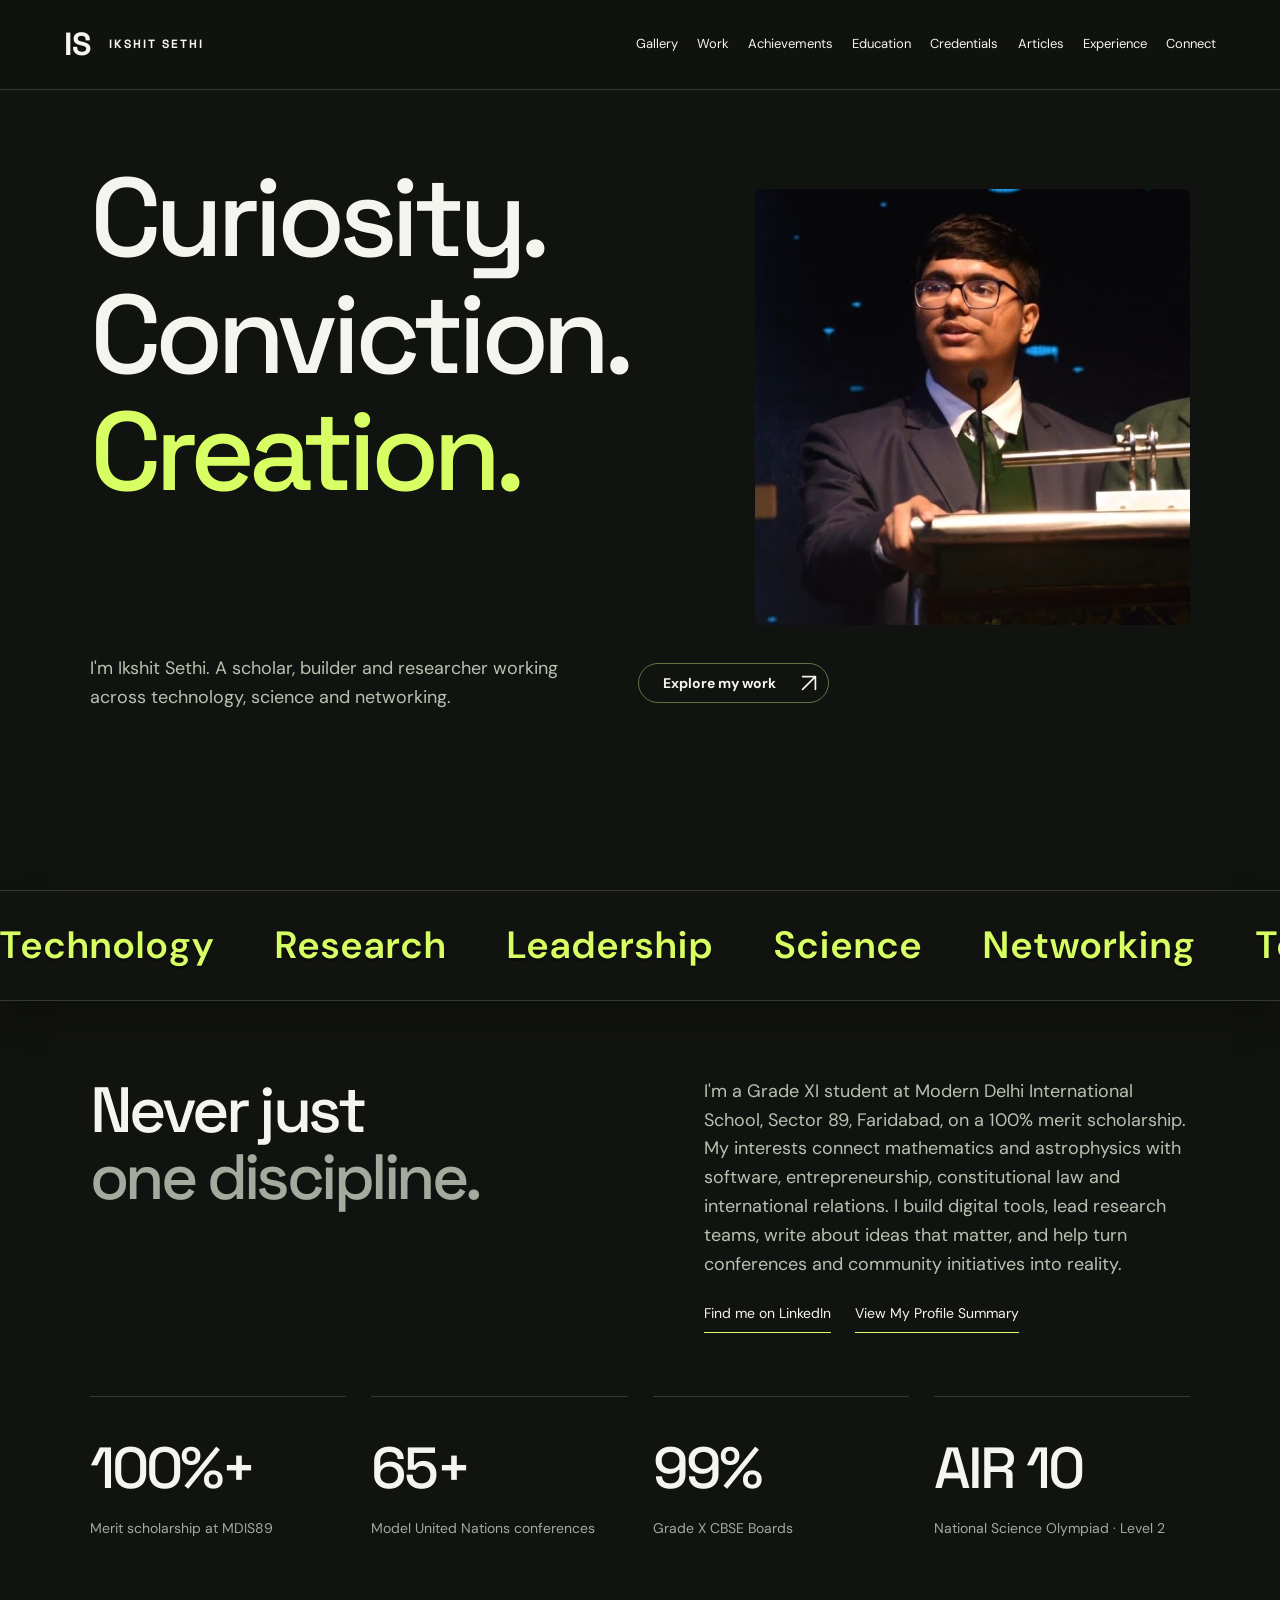
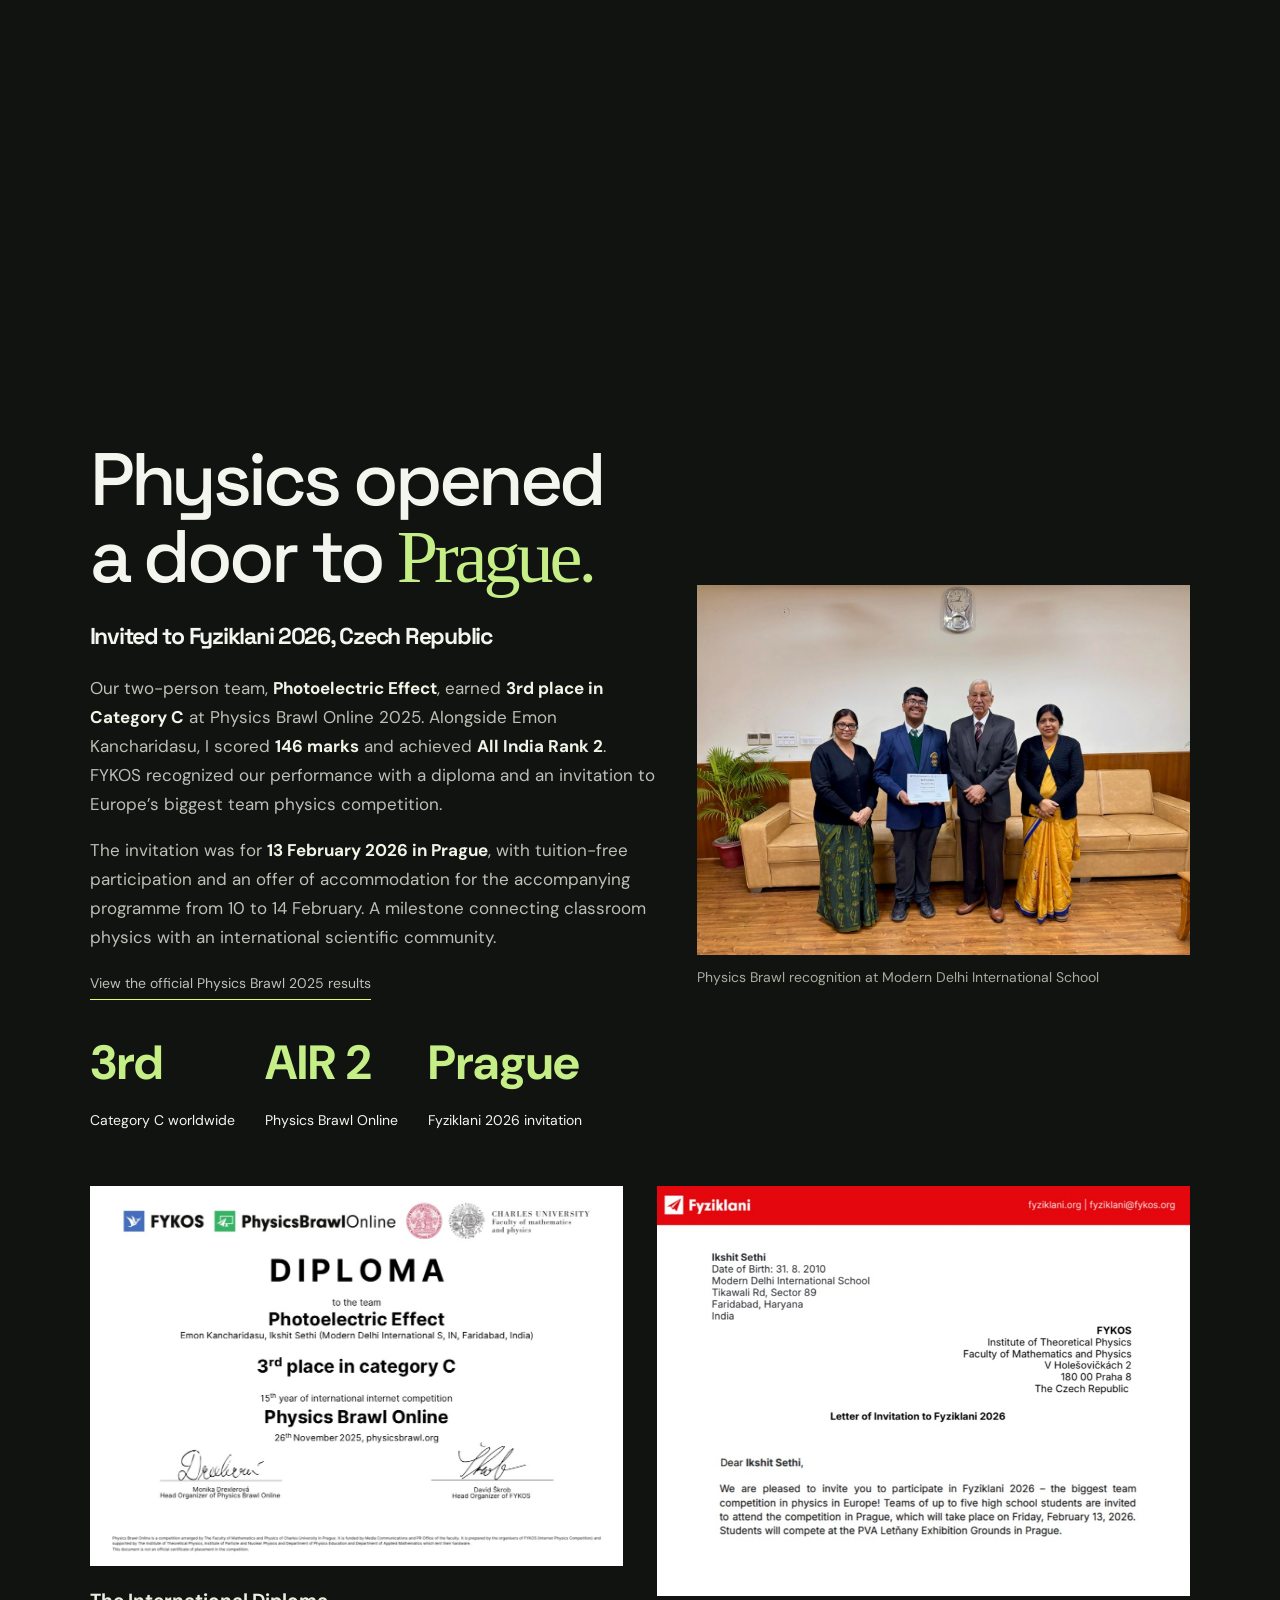
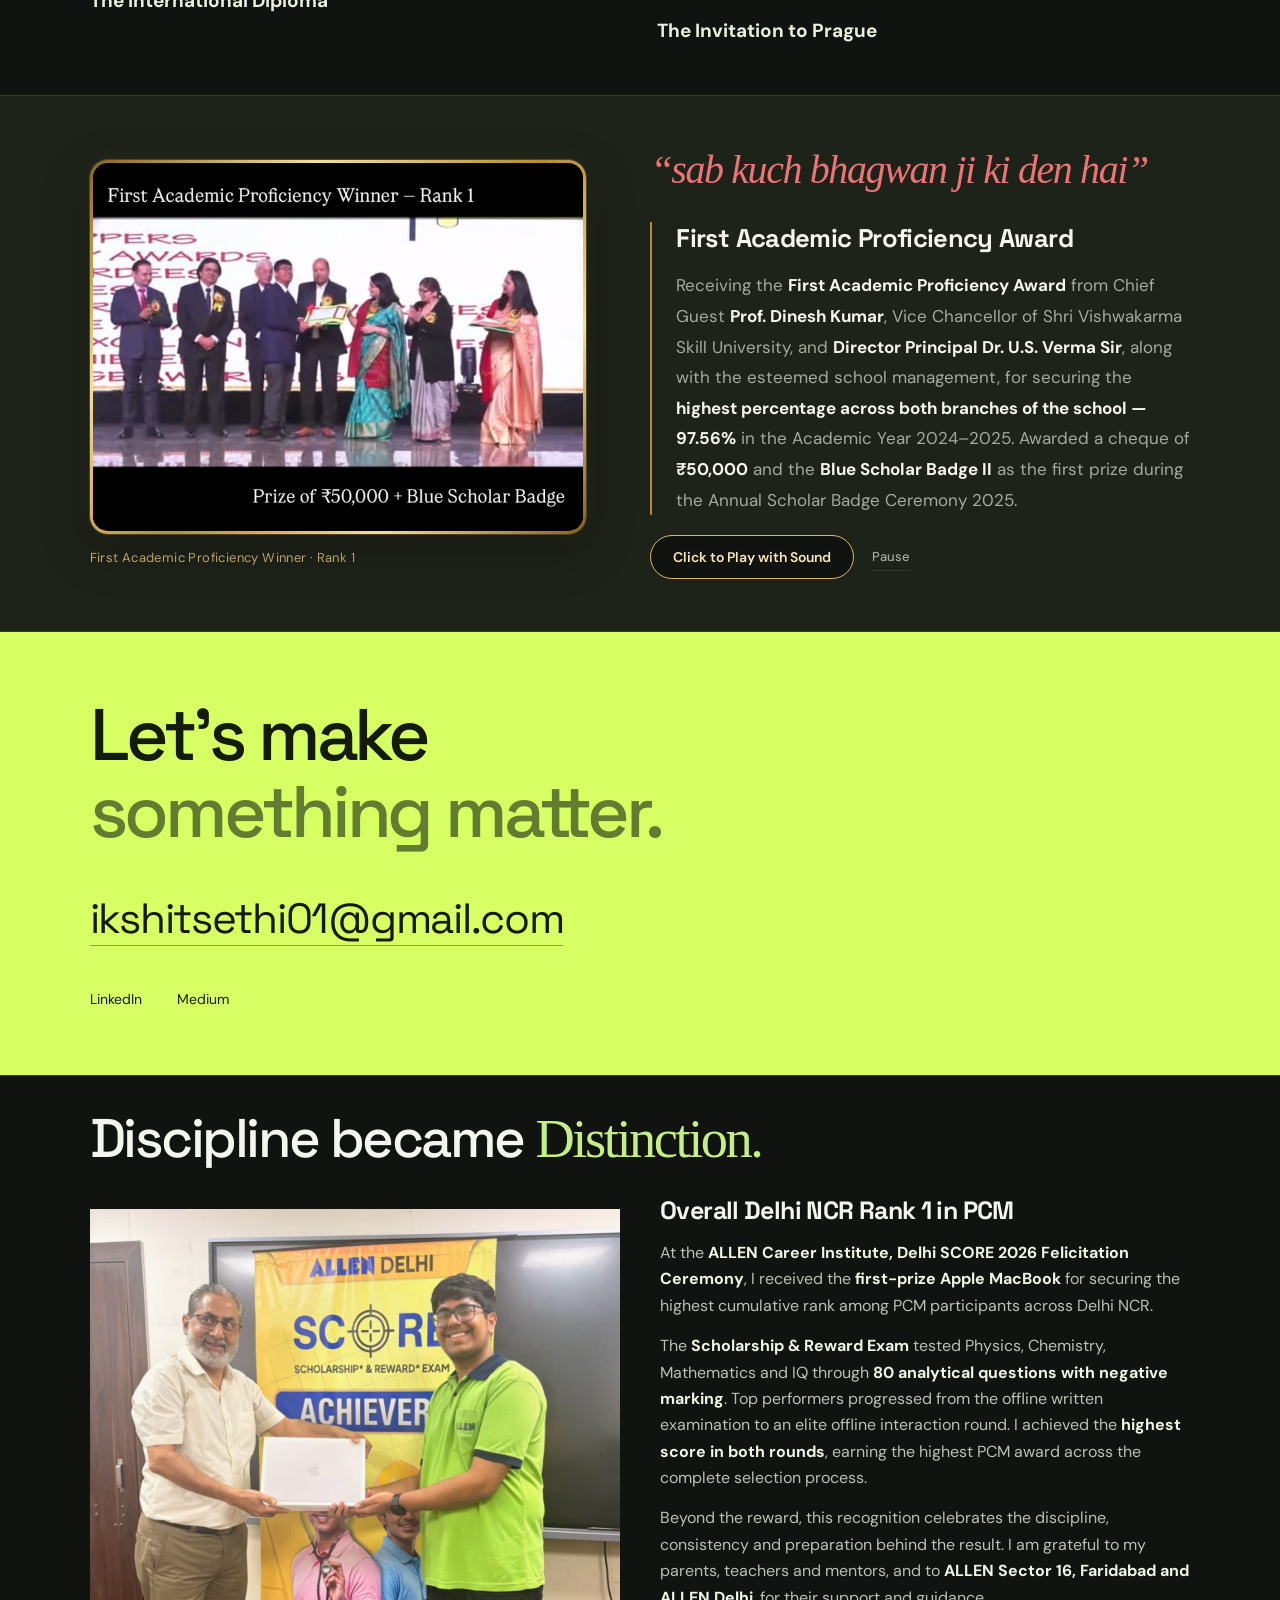
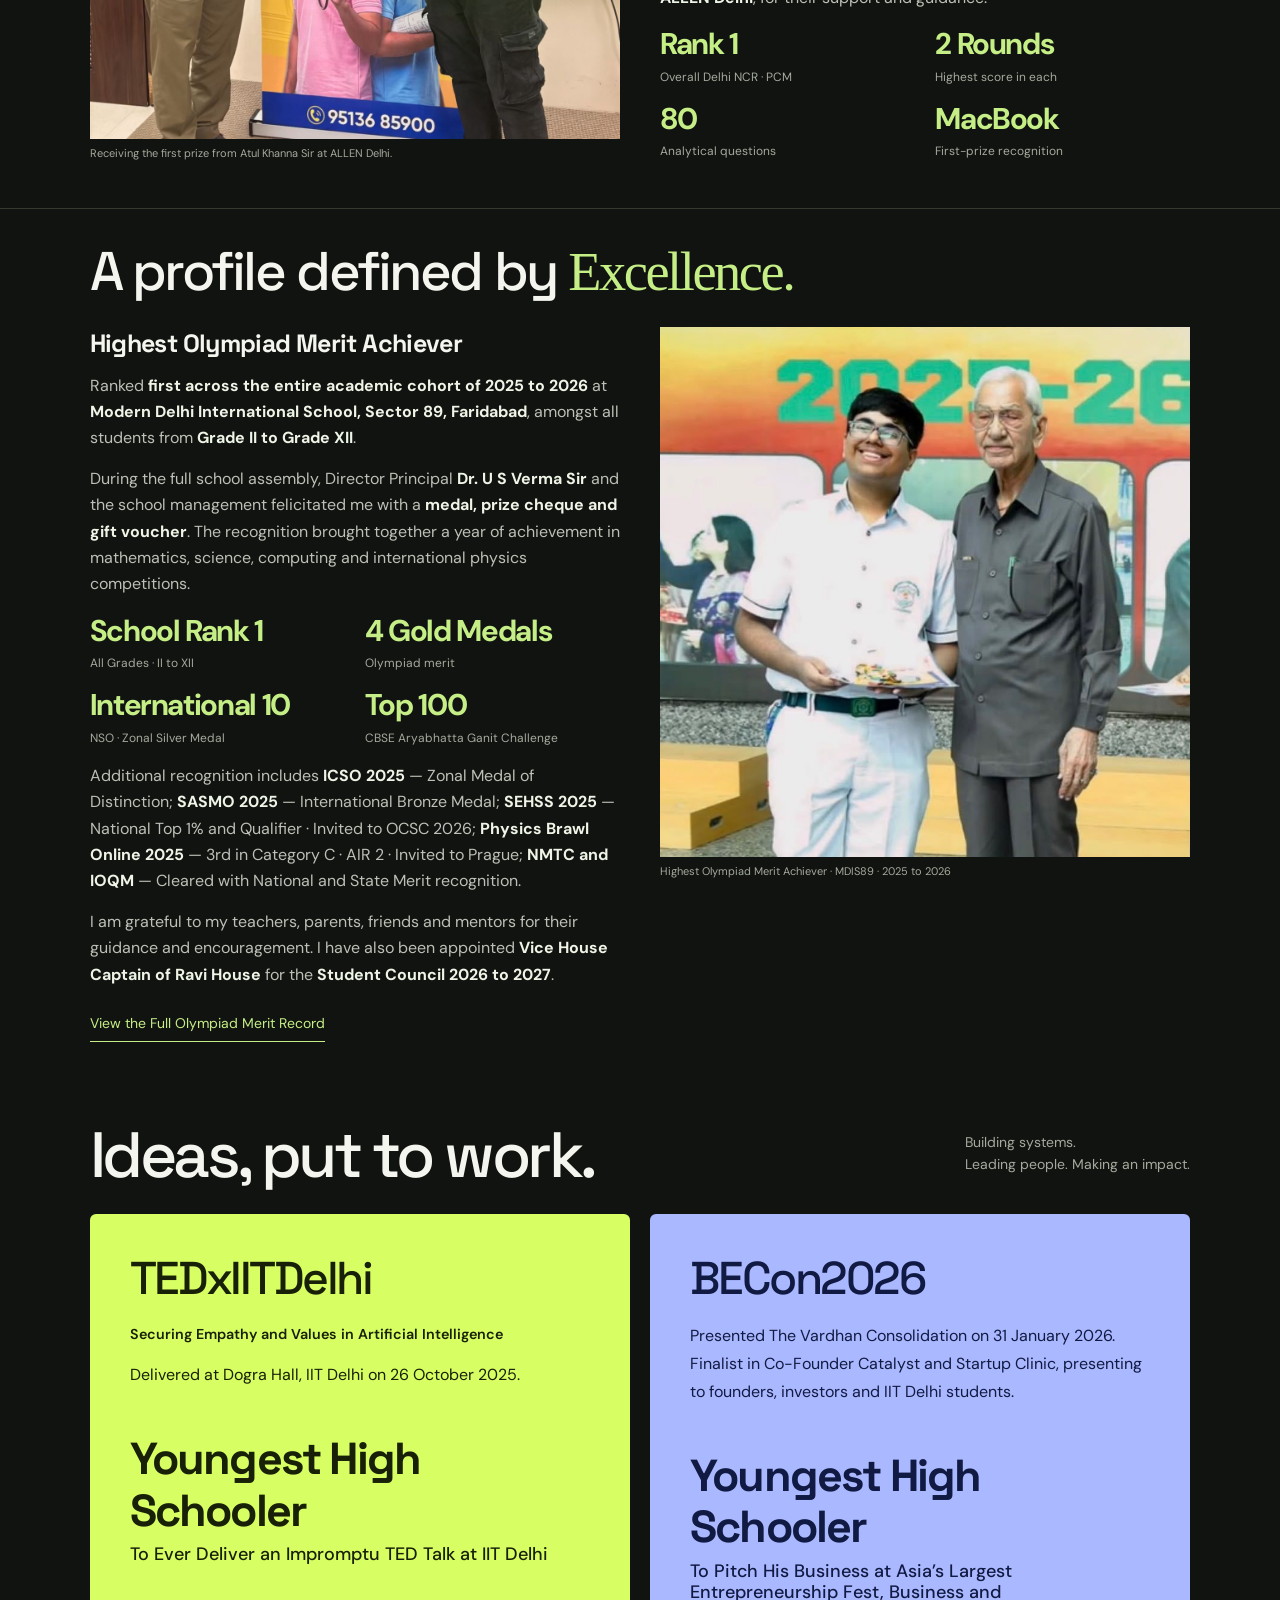
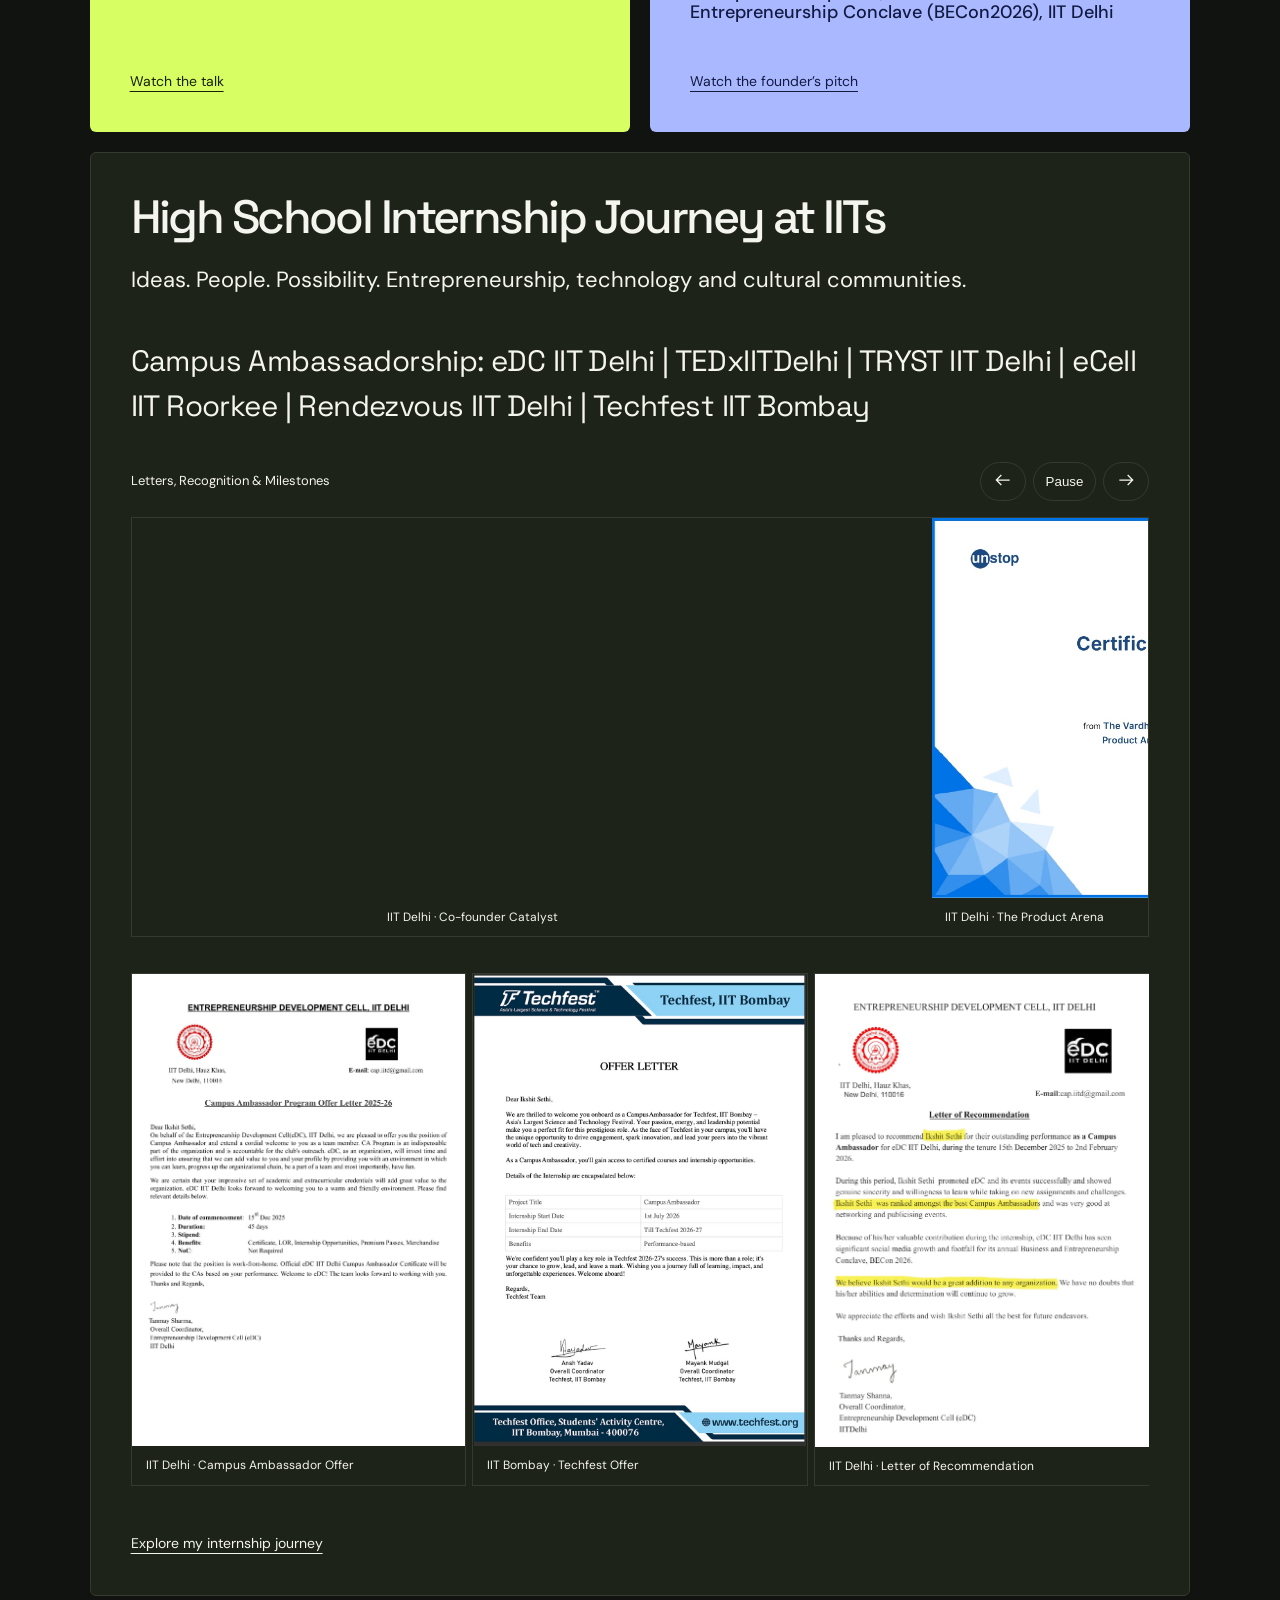
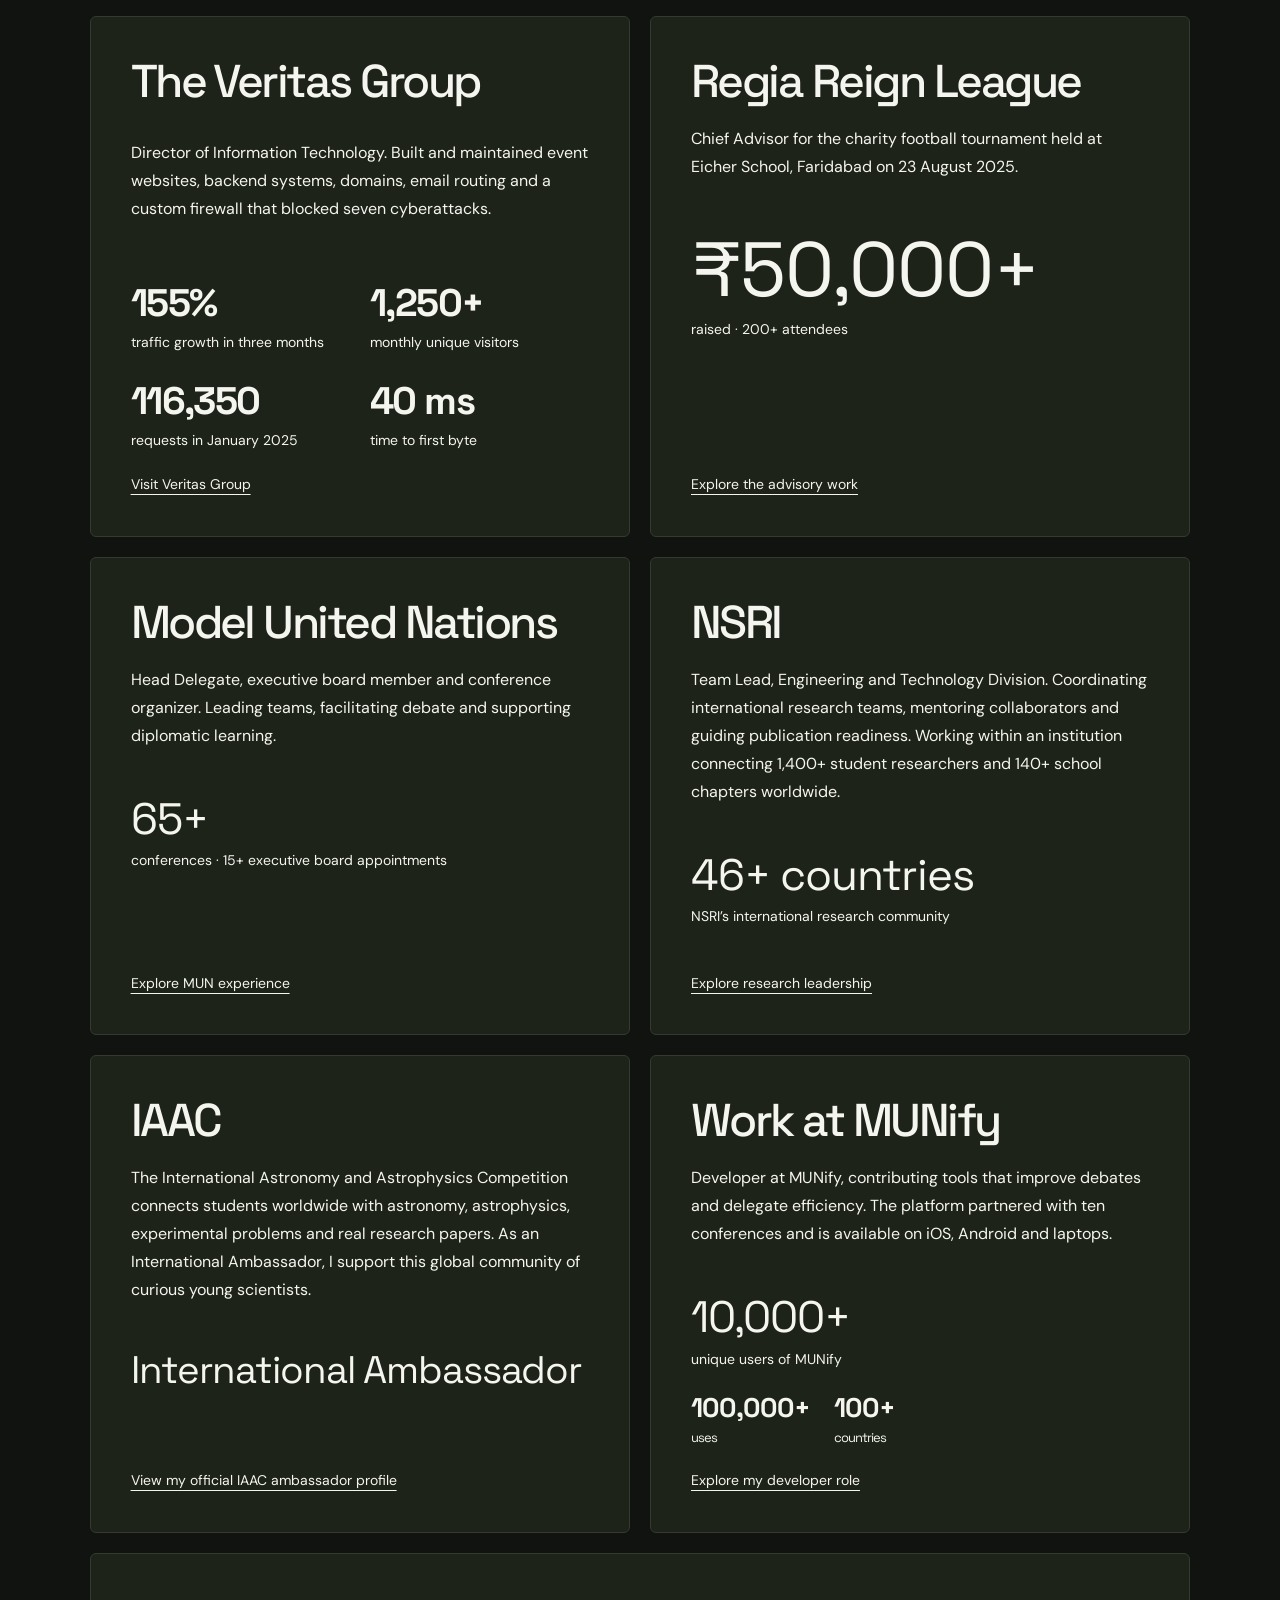
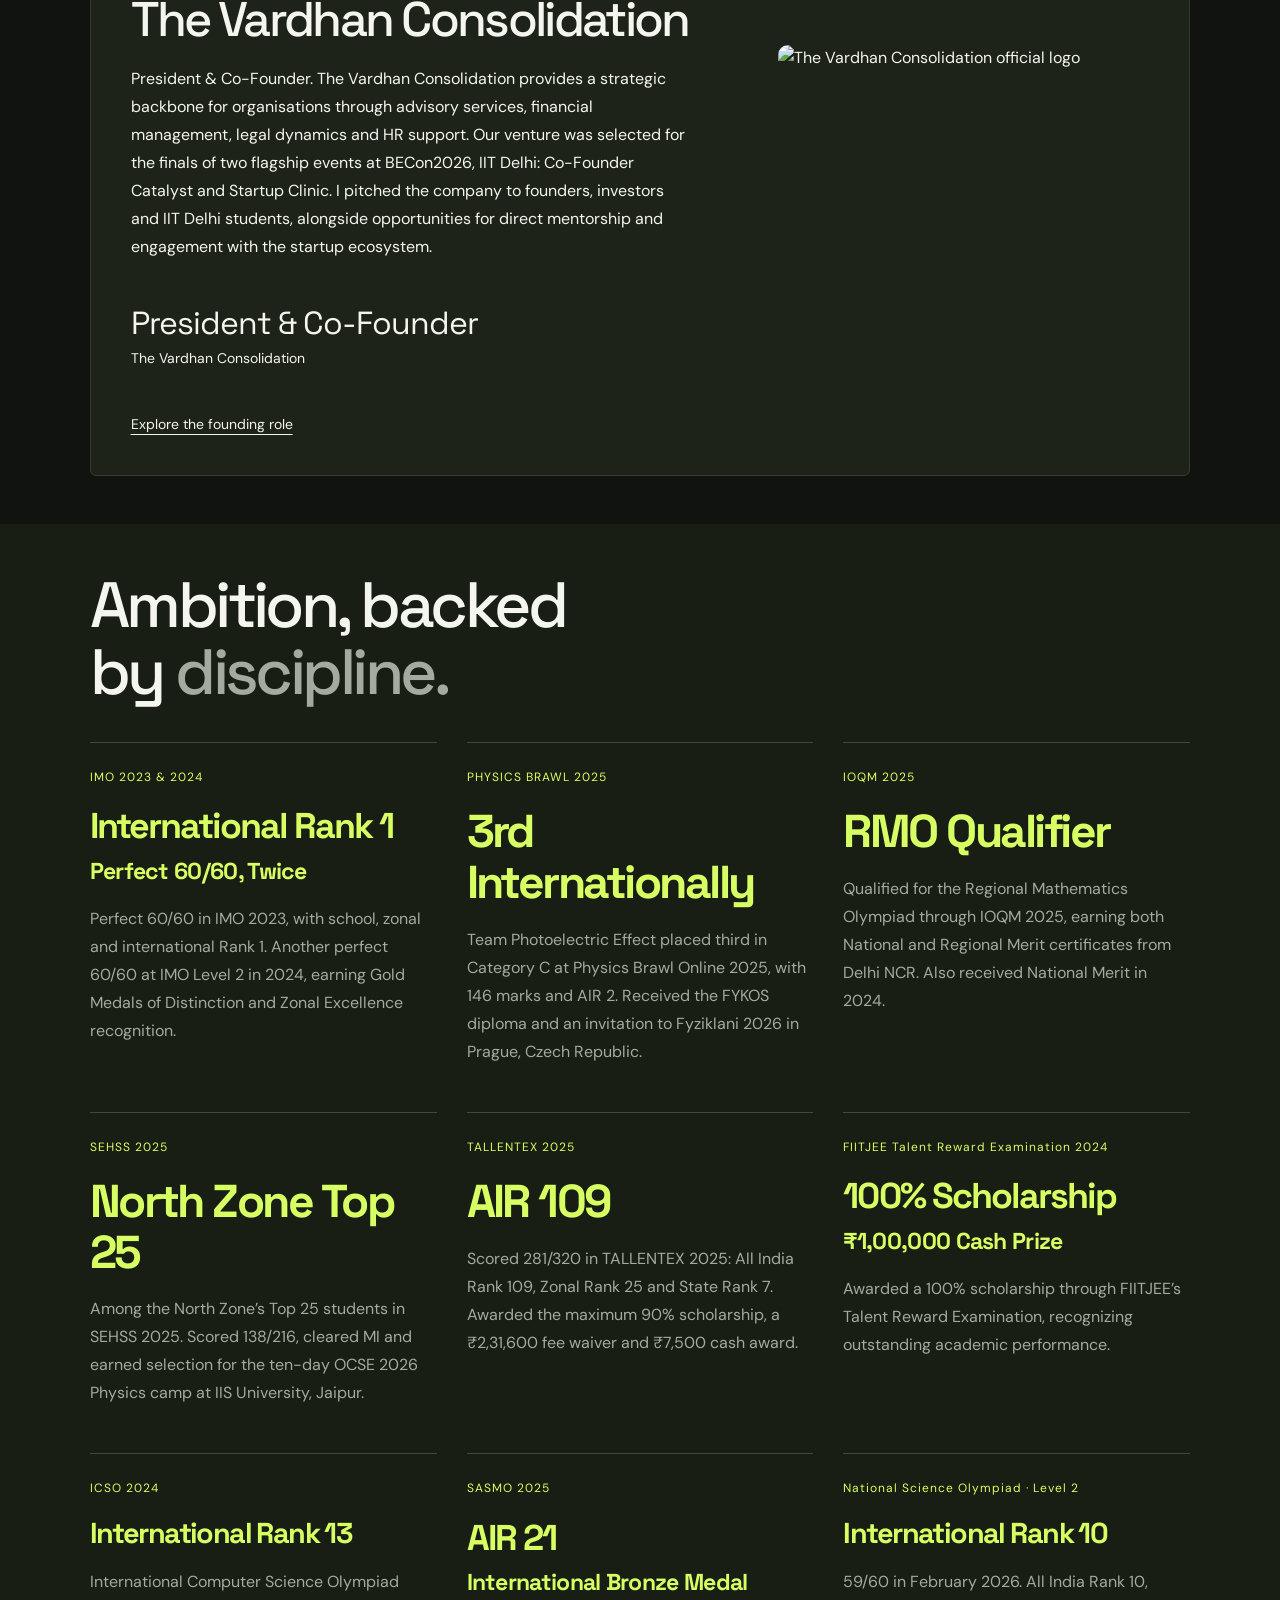
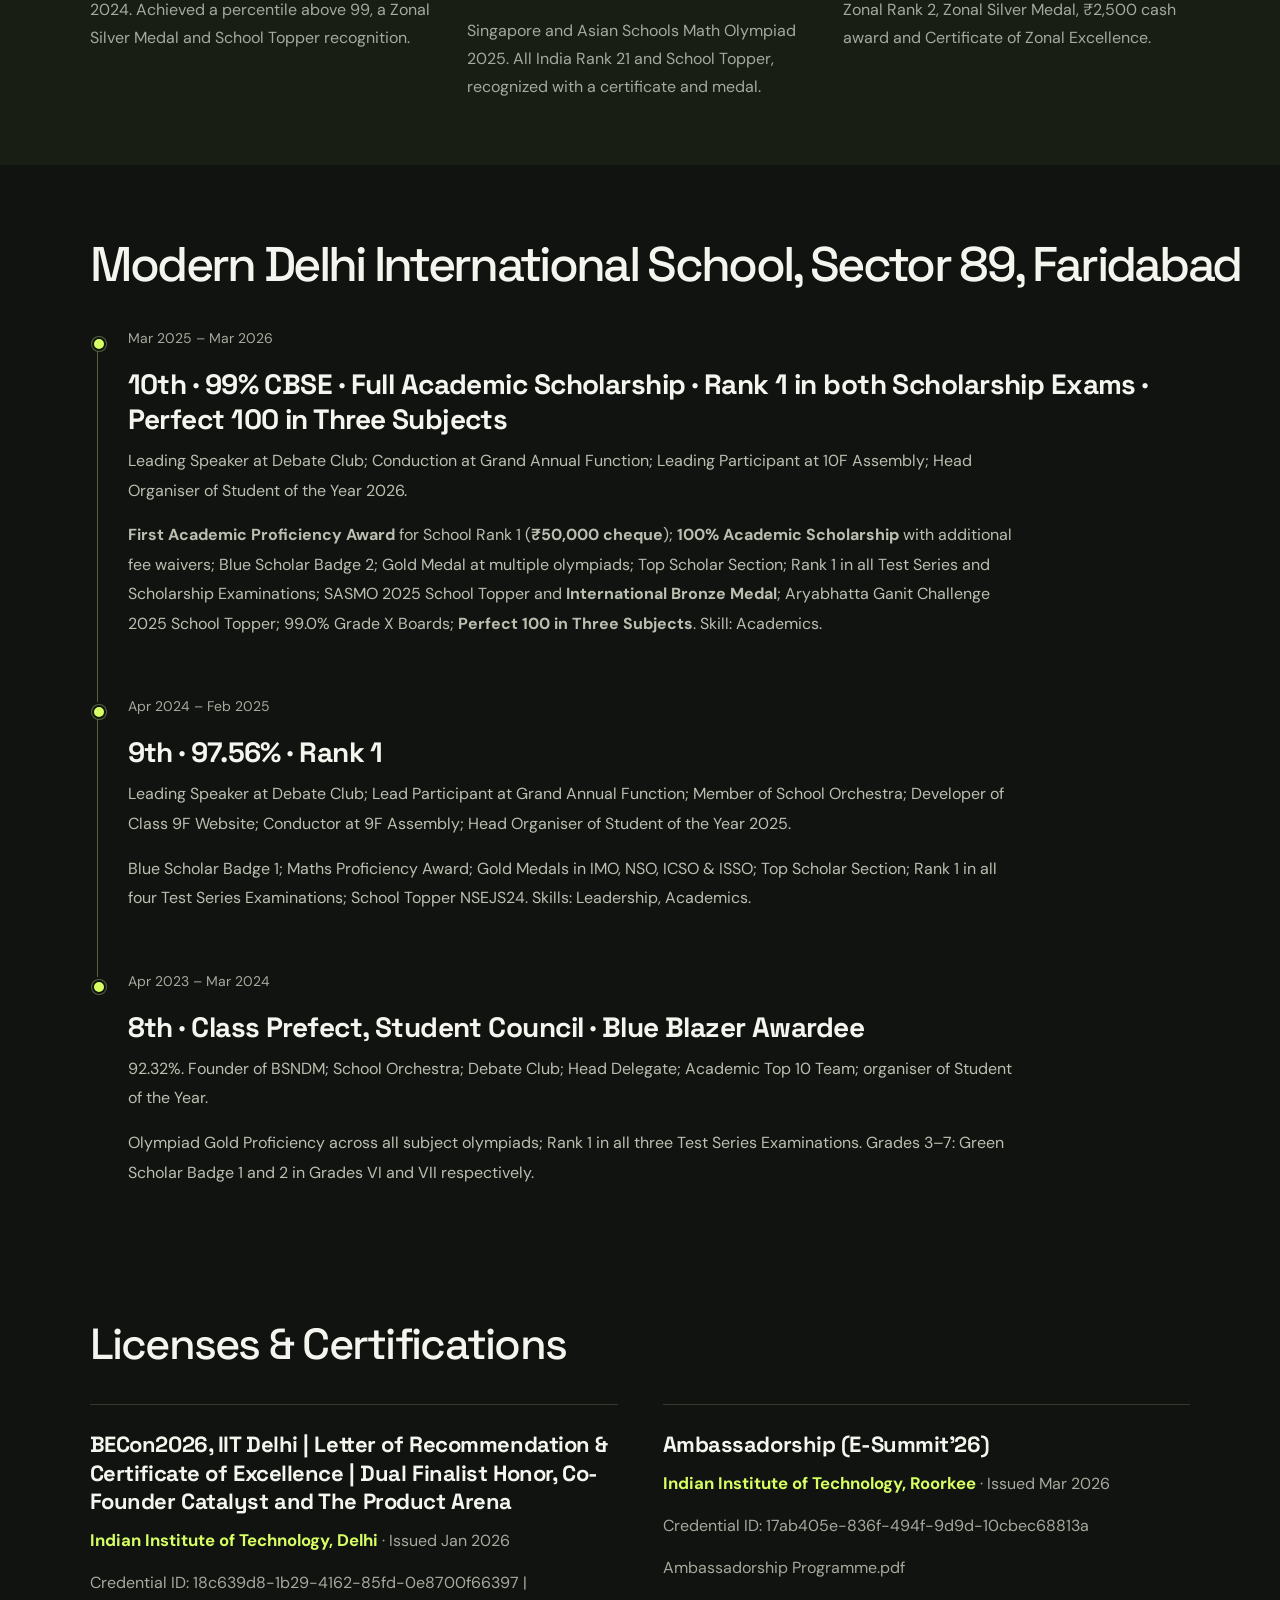
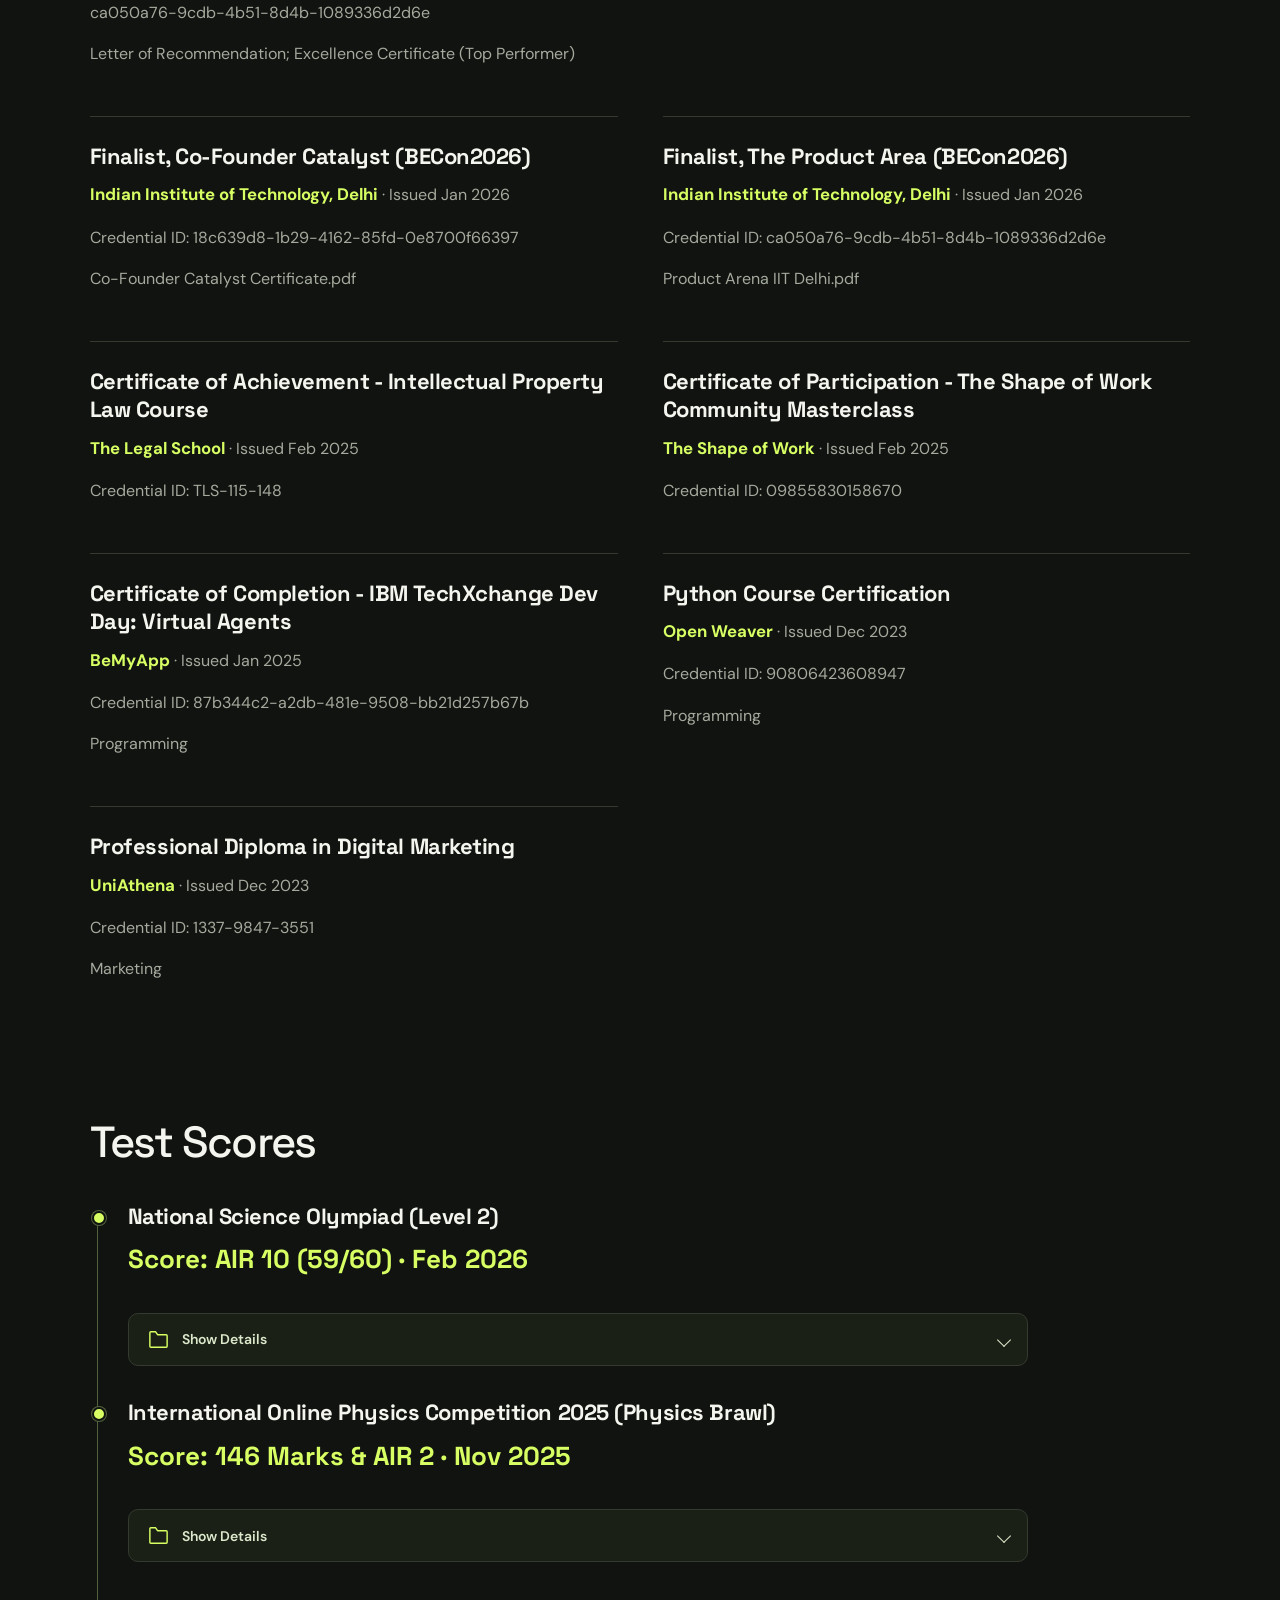
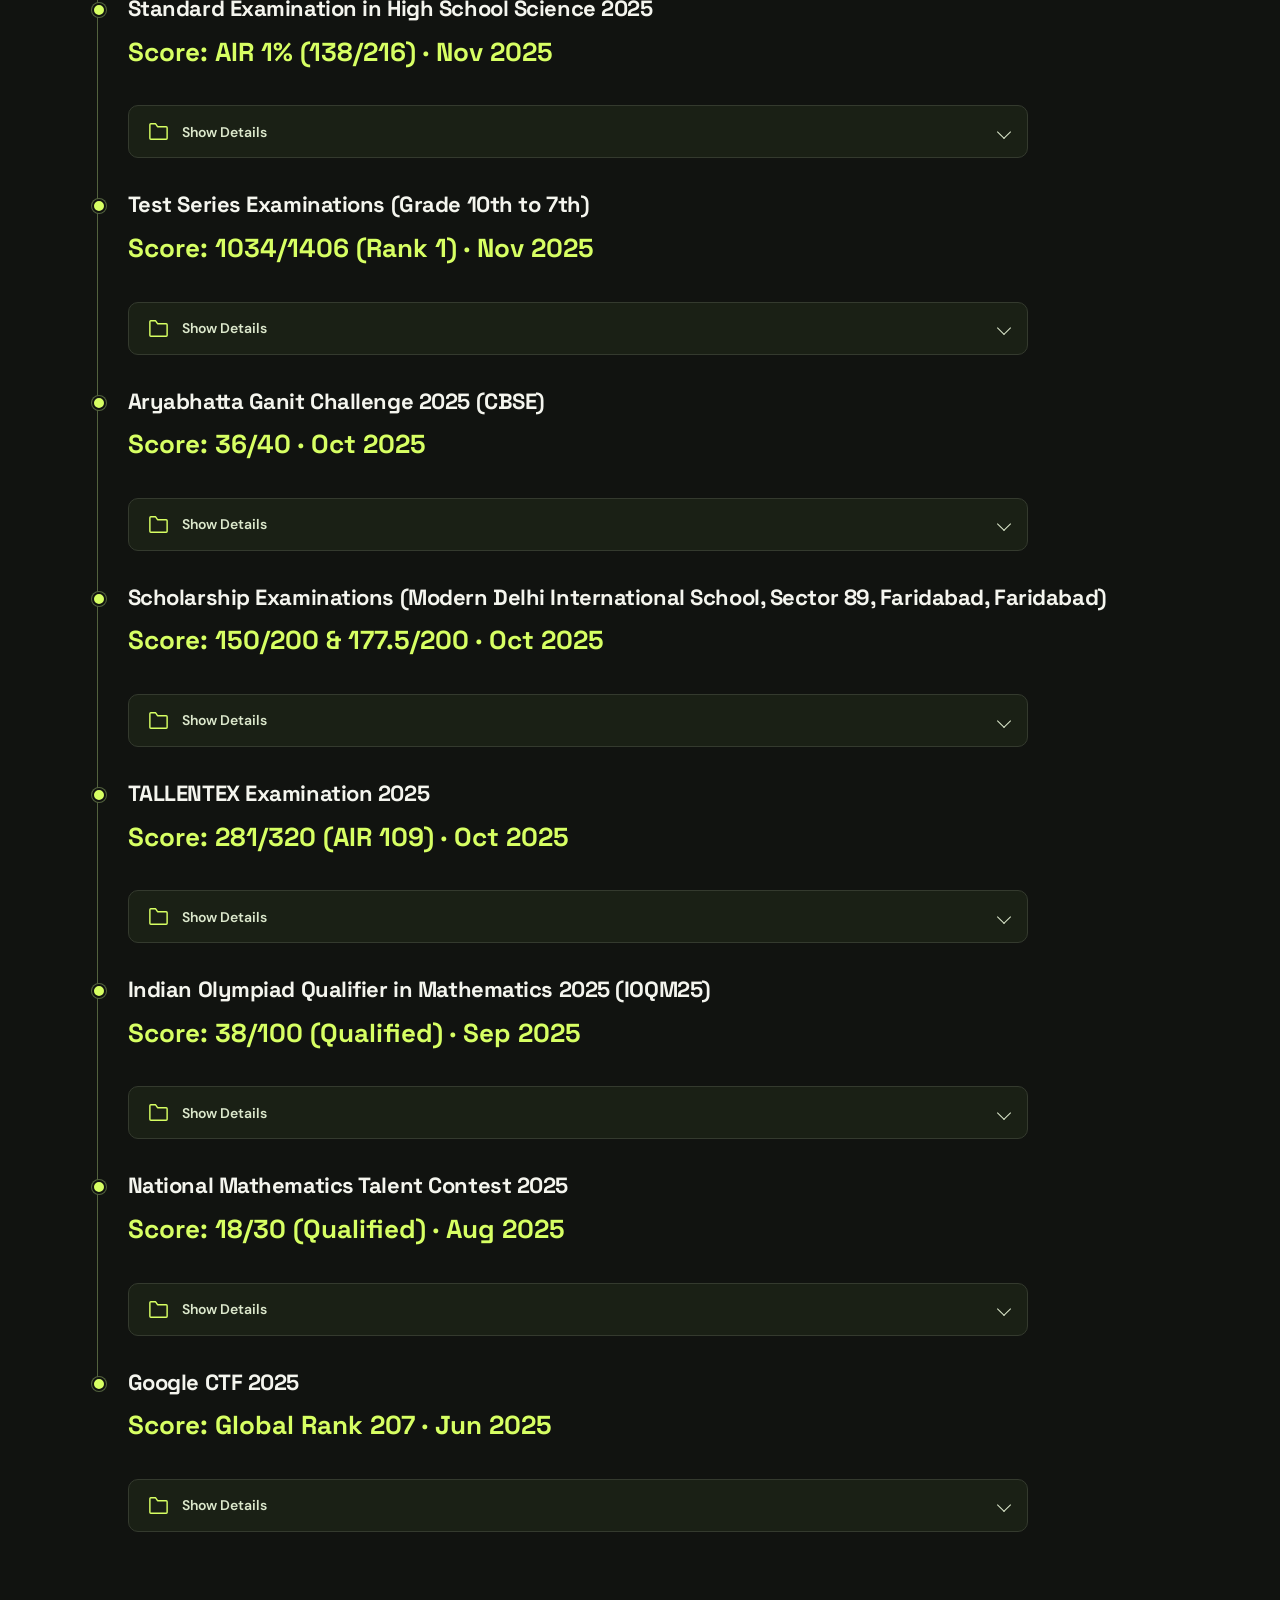
==== commit 67d834fe: "Fix mobile Olympiad banner swap and A4 sizing; place record action below text" ====
--- a/index.html
+++ b/index.html
@@ -1,2 +1,2 @@
 <!DOCTYPE html>
-<html lang="en"><head><meta charset="utf-8"><meta name="viewport" content="width=device-width,initial-scale=1"><title>Ikshit Sethi | Official Portfolio · Research, Technology &amp; Leadership</title><meta name="description" content="Ikshit Sethi’s official portfolio: scholar, researcher, writer and technology leader from Faridabad. Explore IIT experiences, awards and research."><link rel="icon" href="favicon.svg" type="image/svg+xml"><link rel="stylesheet" href="style.css?v=merit-20261005-3"><link rel="canonical" href="https://ikshitsethi.in/"><link rel="sitemap" type="application/xml" href="https://ikshitsethi.in/sitemap.xml"><meta name="robots" content="index, follow, max-image-preview:large, max-snippet:-1, max-video-preview:-1"><meta name="author" content="Ikshit Sethi"><meta name="theme-color" content="#111310"><meta property="og:type" content="profile"><meta property="og:site_name" content="Ikshit Sethi"><meta property="og:title" content="Ikshit Sethi | Official Portfolio"><meta property="og:description" content="Ikshit Sethi’s official portfolio: scholar, researcher, writer and technology leader from Faridabad. Explore IIT experiences, awards and research."><meta property="og:url" content="https://ikshitsethi.in/"><meta property="og:image" content="https://ikshitsethi.in/highlight-18.jpg"><meta property="og:image:width" content="668"><meta property="og:image:height" content="1066"><meta property="og:image:alt" content="Ikshit Sethi speaking at a podium"><meta property="og:locale" content="en_IN"><meta property="profile:first_name" content="Ikshit"><meta property="profile:last_name" content="Sethi"><meta name="twitter:card" content="summary_large_image"><meta name="twitter:title" content="Ikshit Sethi | Official Portfolio"><meta name="twitter:description" content="Ikshit Sethi’s official portfolio: scholar, researcher, writer and technology leader from Faridabad. Explore IIT experiences, awards and research."><meta name="twitter:image" content="https://ikshitsethi.in/highlight-18.jpg"><meta name="twitter:image:alt" content="Ikshit Sethi speaking at a podium"><script type="application/ld+json">{"@context":"https://schema.org","@graph":[{"@type":"Person","@id":"https://ikshitsethi.in/#person","name":"Ikshit Sethi","url":"https://ikshitsethi.in/","image":{"@type":"ImageObject","url":"https://ikshitsethi.in/highlight-18.jpg","width":668,"height":1066},"description":"Scholar, researcher, writer and technology leader from Faridabad, India. Director of Information Technology at The Veritas Group and President and Co-Founder of The Vardhan Consolidation.","sameAs":["https://www.linkedin.com/in/ikshitsethi/","https://ikshitsethi01.medium.com","https://iaac.space/en/isethi","https://linktr.ee/ikshitsethi"],"homeLocation":{"@type":"Place","name":"Faridabad, Haryana, India"},"knowsAbout":["Physics","Mathematics","Software development","Research","Model United Nations","Public speaking"],"affiliation":[{"@type":"Organization","name":"The Veritas Group","url":"https://www.veritasgroup.in"},{"@type":"Organization","name":"The Vardhan Consolidation","url":"https://www.linkedin.com/company/the-vardhan-consolidation"}],"subjectOf":[{"@type":"WebPage","name":"Official IAAC Ambassador profile: Ikshit Sethi","url":"https://iaac.space/en/isethi"},{"@type":"WebPage","name":"Physics Brawl Online 2025 official competition results","url":"https://physicsbrawl.org/2025/results/"}]},{"@type":"ProfilePage","@id":"https://ikshitsethi.in/#profile","url":"https://ikshitsethi.in/","name":"Ikshit Sethi | Official Portfolio","description":"Ikshit Sethi’s official portfolio: scholar, researcher, writer and technology leader from Faridabad. Explore IIT experiences, awards and research.","inLanguage":"en","mainEntity":{"@id":"https://ikshitsethi.in/#person"},"isPartOf":{"@id":"https://ikshitsethi.in/#website"},"dateModified":"2026-10-04T00:00:00+05:30"},{"@type":"WebSite","@id":"https://ikshitsethi.in/#website","url":"https://ikshitsethi.in/","name":"Ikshit Sethi","publisher":{"@id":"https://ikshitsethi.in/#person"},"inLanguage":"en"}]}</script><meta name="google-site-verification" content="_5vdMQ_-fDjf4E5mb_Ovnu51DAYuVrlAuJc_huqcHCQ"></head><body id="top"><header><a class="brand" href="#">IS<span>IKSHIT SETHI</span></a><nav aria-label="Main"><a href="#gallery">Gallery</a><a href="#work">Work</a><a href="#recognition">Achievements</a><a href="#education">Education</a><a href="#certifications">Credentials</a><a href="#writing">Articles</a><a href="#archive">Experience</a><a href="#contact">Connect</a></nav></header><main><section class="hero"><h1>Curiosity.<span class="sr-only">Ikshit Sethi: </span><br>Conviction.<br><em>Creation.</em></h1><div class="hero-bottom"><p>I'm Ikshit Sethi. A scholar, builder and researcher working across technology, science and networking.</p><a class="button hero-cta" href="#work">Explore my work <svg class="design-arrow" viewbox="0 0 24 24" fill="none" aria-hidden="true"><path d="M5 19 19 5M5 5h14v14" stroke="currentColor" stroke-width="1.8" stroke-linecap="round" stroke-linejoin="round"></path></svg></a></div><figure class="hero-portrait"><img src="highlight-18.jpg" alt="Ikshit Sethi speaking at a podium" width="668" height="1066" fetchpriority="high" loading="eager" decoding="async"></figure></section><div class="ticker"><div class="ticker-track"><span>Technology</span><span>Research</span><span>Leadership</span><span>Science</span><span>Networking</span><span>Technology</span><span>Research</span><span>Leadership</span><span>Science</span><span>Networking</span></div></div><section class="intro" id="about"><h2>Never just<br><span>one discipline.</span></h2><div class="intro-copy"><p id="about-intro">I'm a Grade XI student at Modern Delhi International School, Sector 89, Faridabad, on a 100% merit scholarship. My interests connect mathematics and astrophysics with software, entrepreneurship, constitutional law and international relations. I build digital tools, lead research teams, write about ideas that matter, and help turn conferences and community initiatives into reality.</p><div id="profile-recap" class="profile-recap" hidden><p class="recap-intro">I, Ikshit Sethi, am currently a Grade XI student on a 100% merit scholarship at Modern Delhi International School. I am committed to excelling in academics and extracurricular pursuits.</p><div class="recap-tables"><section class="recap-group"><h3>Academic Competitions and Examinations</h3><table class="profile-recap-table"><colgroup><col style="width:44%"><col></colgroup><thead><tr><th>Examination</th><th>Recognition</th></tr></thead><tbody><tr><th scope="row">Scholarship &amp; Admission Test</th><td>MDIS89) — 100% Scholarship &amp; Highest Awardee</td></tr><tr><th scope="row">Sh. Gopal Sharma Scholarship Test</th><td>MVN17) — 100% Scholarship</td></tr><tr><th scope="row">SEHSS 2025</th><td>Cleared MI, Qualified for OCSE26, Top 25 Ranker, Zonal Excellence &amp; Gold Medal</td></tr><tr><th scope="row">Physics Brawl 2025</th><td>AIR 2, Global Rank 3, Invited to Prague, Czech Republic</td></tr><tr><th scope="row">XAT 2025</th><td>NCR Rank 7, Cash Prize of ₹11,000</td></tr><tr><th scope="row">TALLENTEX 2025</th><td>AIR 109, Max. Scholarship — 90%, Net Waiver of ₹2,31,600</td></tr><tr><th scope="row">TALLENTEX 2024</th><td>AIR 138, Max. Scholarship — 90%, Net Waiver of ₹93,000</td></tr><tr><th scope="row">Olympiads 2025</th><td>Gold Medal — IMO, NSO, NSTSE</td></tr><tr><th scope="row">IOQM 2025</th><td>Qualified for RMO, National &amp; Regional Merit Winner</td></tr><tr><th scope="row">IOQM 2024</th><td>National Merit Winner</td></tr><tr><th scope="row">NSEJS 2024</th><td>98%ile+, Cleared MAS, Centre Topper, School Rank 1</td></tr><tr><th scope="row">IMO 2024</th><td>Level 2 Perfect Score: 60/60</td></tr><tr><th scope="row">IMO 2023</th><td>Perfect Score: 60/60, International Rank 1</td></tr><tr><th scope="row">ICSO 2024</th><td>99%ile+, International Rank 18, Silver Zonal Medal, School Topper</td></tr><tr><th scope="row">NSO 2024</th><td>99%ile+, International Rank Below-175</td></tr><tr><th scope="row">NSTSE 2023 &amp; 2024</th><td>AIR 143, AIR 167</td></tr><tr><th scope="row">FTRE 2024</th><td>100% Scholarship, ₹1,00,000 Cash Prize</td></tr><tr><th scope="row">Aryabhatta Interschool Maths Competition 2024</th><td>AIR 11</td></tr><tr><th scope="row">National Space Innovation Challenge 2023</th><td>5/5 Stars</td></tr></tbody></table></section><div class="recap-other"><section class="recap-group"><h3>Ambassador and research leadership</h3><table class="profile-recap-table"><tbody><tr><td>eDC, IIT Delhi</td></tr><tr><td>E-Cell, IIT Roorkee</td></tr><tr><td>TRYST, IIT Delhi</td></tr><tr><td>International Astronomy and Astrophysics Competition</td></tr><tr><td>NSRI, Team Leader, Technology Division</td></tr></tbody></table></section><section class="recap-group"><h3>Writing and publications</h3><table class="profile-recap-table"><tbody><tr><td>Dialogue &amp; Discourse</td></tr><tr><td>Predict</td></tr><tr><td>E³, Entertain Enlighten Empower</td></tr><tr><td>Journal of Independent Inquiry</td></tr></tbody></table></section><section class="recap-group"><h3>Technology leadership</h3><table class="profile-recap-table"><tbody><tr><td>Director of Information Technology, The Veritas Group</td></tr></tbody></table></section><section class="recap-group"><h3>Previous appointments</h3><table class="profile-recap-table"><tbody><tr><td>Campus Ambassador, TEDxIITDelhi</td></tr><tr><td>Deputy Director General, The Solace Summit</td></tr><tr><td>Assistant Secretary General, Mosaic MUN</td></tr><tr><td>Executive Director, NOIR MUN</td></tr></tbody></table></section></div></div><p class="recap-context">As Head Delegate of my school’s Model United Nations team, I lead my peers in representing our institution at conferences. I have participated in over 65 conferences and presided over 15 as a member of the executive board. My interests in law include the United States Constitution, constitutional litigation and international law. I have authored research papers and legal analyses addressing issues across science, society and public policy.</p></div><div class="intro-actions"><a id="about-linkedin" class="text-link" href="https://www.linkedin.com/in/ikshitsethi/" target="_blank" rel="noopener noreferrer">Find me on LinkedIn</a><button id="profile-summary-toggle" class="text-link profile-summary-toggle" type="button" aria-expanded="false" aria-controls="profile-recap">View My Profile Summary</button></div></div></section><section class="numbers"><div><strong>100%+</strong><span>Merit scholarship at MDIS89</span></div><div><strong>65+</strong><span>Model United Nations conferences</span></div><div><strong>99%</strong><span>Grade X CBSE Boards</span></div><div><strong>AIR 10</strong><span>National Science Olympiad · Level 2</span></div></section><section class="gallery" id="gallery" aria-label="Photo gallery. Scroll horizontally, use the mouse wheel, or drag to explore." tabindex="0"><div class="gallery-track"><div class="gallery-group"><a href="olympiad-merit-record.jpg" class="gallery-image" target="_blank" rel="noopener" aria-label="View Full Olympiad Merit Record"><img src="olympiad-merit-record.jpg" alt="Full Olympiad Merit Record — MDIS89 Awards Assembly 2025 to 2026" width="665" height="1182" decoding="async" loading="lazy"></a><a href="highlight-01.jpg" class="gallery-image" target="_blank" rel="noopener" aria-label="View SEHSS certificate"><img src="highlight-01.jpg" alt="SEHSS certificate" width="1151" height="816" decoding="async" loading="lazy"></a><a href="highlight-02.jpg" class="gallery-image" target="_blank" rel="noopener" aria-label="View National Science Olympiad congratulations"><img src="highlight-02.jpg" alt="National Science Olympiad congratulations" width="1179" height="1175" decoding="async" loading="lazy"></a><a href="highlight-03.jpg" class="gallery-image" target="_blank" rel="noopener" aria-label="View Physics orientation camp invitation"><img src="highlight-03.jpg" alt="Physics orientation camp invitation" width="1159" height="809" decoding="async" loading="lazy"></a><a href="highlight-04.jpg" class="gallery-image" target="_blank" rel="noopener" aria-label="View CoFounder Catalyst pitch"><img src="highlight-04.jpg" alt="CoFounder Catalyst pitch" width="991" height="1280" decoding="async" loading="lazy"></a><a href="highlight-05.jpg" class="gallery-image" target="_blank" rel="noopener" aria-label="View Startup Clinic finalist"><img src="highlight-05.jpg" alt="Startup Clinic finalist" width="991" height="1280" decoding="async" loading="lazy"></a><a href="highlight-06.jpg" class="gallery-image" target="_blank" rel="noopener" aria-label="View BECon IIT Delhi business pitch"><img src="highlight-06.jpg" alt="BECon IIT Delhi business pitch" width="991" height="1280" decoding="async" loading="lazy"></a><a href="highlight-07.jpg" class="gallery-image" target="_blank" rel="noopener" aria-label="View Ikshit Sethi in Faridabad"><img src="highlight-07.jpg" alt="Ikshit Sethi in Faridabad" width="2880" height="3840" decoding="async" loading="lazy"></a><a href="fyziklani-letter.png" class="gallery-image letter-panel letter-part-1" target="_blank" rel="noopener" aria-label="Fyziklani 2026 invitation to Ikshit Sethi in Prague"><img src="fyziklani-letter.png" alt="Fyziklani invitation letter, part 1 of 2" decoding="async" loading="lazy"></a><a href="highlight-09.jpg" class="gallery-image" target="_blank" rel="noopener" aria-label="View School diploma presentation"><img src="highlight-09.jpg" alt="School diploma presentation" width="1280" height="960" decoding="async" loading="lazy"></a><a href="highlight-10.jpg" class="gallery-image" target="_blank" rel="noopener" aria-label="View School award ceremony"><img src="highlight-10.jpg" alt="School award ceremony" width="736" height="1280" decoding="async" loading="lazy"></a><a href="highlight-11.jpg" class="gallery-image" target="_blank" rel="noopener" aria-label="View Physics Brawl diploma for third place in category C"><img src="highlight-11.jpg" alt="Physics Brawl diploma for third place in category C" width="1146" height="817" decoding="async" loading="lazy"></a><a href="highlight-12.jpg" class="gallery-image" target="_blank" rel="noopener" aria-label="View TEDx IIT Delhi talk and recognition"><img src="highlight-12.jpg" alt="TEDx IIT Delhi talk and recognition" width="990" height="1280" decoding="async" loading="lazy"></a><a href="highlight-13.jpg" class="gallery-image" target="_blank" rel="noopener" aria-label="View Ikshit Sethi speaking at TEDx IIT Delhi"><img src="highlight-13.jpg" alt="Ikshit Sethi speaking at TEDx IIT Delhi" width="990" height="1280" decoding="async" loading="lazy"></a><a href="highlight-14.jpg" class="gallery-image" target="_blank" rel="noopener" aria-label="View SASMO bronze award presentation"><img src="highlight-14.jpg" alt="SASMO bronze award presentation" width="1280" height="847" decoding="async" loading="lazy"></a><a href="highlight-15.jpg" class="gallery-image" target="_blank" rel="noopener" aria-label="View School assembly conduction"><img src="highlight-15.jpg" alt="School assembly conduction" width="1280" height="853" decoding="async" loading="lazy"></a><a href="highlight-16.jpg" class="gallery-image" target="_blank" rel="noopener" aria-label="View Award presentation at an event"><img src="highlight-16.jpg" alt="Award presentation at an event" width="1280" height="853" decoding="async" loading="lazy"></a><a href="highlight-17.jpg" class="gallery-image" target="_blank" rel="noopener" aria-label="View School academic excellence ceremony"><img src="highlight-17.jpg" alt="School academic excellence ceremony" width="2880" height="3840" decoding="async" loading="lazy"></a><a href="highlight-18.jpg" class="gallery-image" target="_blank" rel="noopener" aria-label="View Ikshit Sethi speaking at the podium"><img src="highlight-18.jpg" alt="Ikshit Sethi speaking at the podium" width="668" height="1066" decoding="async" loading="lazy"></a><a href="highlight-19.jpg" class="gallery-image" target="_blank" rel="noopener" aria-label="View Ikshit Sethi with school leadership"><img src="highlight-19.jpg" alt="Ikshit Sethi with school leadership" width="1179" height="716" decoding="async" loading="lazy"></a><a href="highlight-20.jpg" class="gallery-image" target="_blank" rel="noopener" aria-label="View School event hosting"><img src="highlight-20.jpg" alt="School event hosting" width="800" height="533" decoding="async" loading="lazy"></a><a href="allen-award-portrait.jpg" class="gallery-image" target="_blank" rel="noopener" aria-label="View Holding the ALLEN Rank 1 MacBook Award"><img src="allen-award-portrait.jpg" alt="Holding the ALLEN Rank 1 MacBook Award" loading="lazy" decoding="async"></a><a href="olympiad-medals.jpg" class="gallery-image" target="_blank" rel="noopener" aria-label="View Olympiad Medals and Recognition"><img src="olympiad-medals.jpg" alt="Olympiad Medals and Recognition" loading="lazy" decoding="async"></a><a href="allen-result.jpg" class="gallery-image" target="_blank" rel="noopener" aria-label="View Original ALLEN SCORE 2026 Rank 1 Result"><img src="allen-result.jpg" alt="Original ALLEN SCORE 2026 Rank 1 Result List and Admit Card" loading="lazy"></a></div><div class="gallery-group" aria-hidden="true"><a href="olympiad-merit-record.jpg" class="gallery-image" target="_blank" rel="noopener" aria-label="View Full Olympiad Merit Record"><img src="olympiad-merit-record.jpg" alt="Full Olympiad Merit Record — MDIS89 Awards Assembly 2025 to 2026" width="665" height="1182" decoding="async" loading="lazy"></a><a href="highlight-01.jpg" class="gallery-image" target="_blank" rel="noopener" aria-label="View SEHSS certificate" tabindex="-1"><img src="highlight-01.jpg" alt="" width="1151" height="816" decoding="async" loading="lazy"></a><a href="highlight-02.jpg" class="gallery-image" target="_blank" rel="noopener" aria-label="View National Science Olympiad congratulations" tabindex="-1"><img src="highlight-02.jpg" alt="" width="1179" height="1175" decoding="async" loading="lazy"></a><a href="highlight-03.jpg" class="gallery-image" target="_blank" rel="noopener" aria-label="View Physics orientation camp invitation" tabindex="-1"><img src="highlight-03.jpg" alt="" width="1159" height="809" decoding="async" loading="lazy"></a><a href="highlight-04.jpg" class="gallery-image" target="_blank" rel="noopener" aria-label="View CoFounder Catalyst pitch" tabindex="-1"><img src="highlight-04.jpg" alt="" width="991" height="1280" decoding="async" loading="lazy"></a><a href="highlight-05.jpg" class="gallery-image" target="_blank" rel="noopener" aria-label="View Startup Clinic finalist" tabindex="-1"><img src="highlight-05.jpg" alt="" width="991" height="1280" decoding="async" loading="lazy"></a><a href="highlight-06.jpg" class="gallery-image" target="_blank" rel="noopener" aria-label="View BECon IIT Delhi business pitch" tabindex="-1"><img src="highlight-06.jpg" alt="" width="991" height="1280" decoding="async" loading="lazy"></a><a href="highlight-07.jpg" class="gallery-image" target="_blank" rel="noopener" aria-label="View Ikshit Sethi in Faridabad" tabindex="-1"><img src="highlight-07.jpg" alt="" width="2880" height="3840" decoding="async" loading="lazy"></a><a href="fyziklani-letter.png" class="gallery-image letter-panel letter-part-1" target="_blank" rel="noopener" aria-label="Fyziklani invitation letter, part 1 of 2" tabindex="-1"><img src="fyziklani-letter.png" alt="" decoding="async" loading="lazy"></a><a href="highlight-09.jpg" class="gallery-image" target="_blank" rel="noopener" aria-label="View School diploma presentation" tabindex="-1"><img src="highlight-09.jpg" alt="" width="1280" height="960" decoding="async" loading="lazy"></a><a href="highlight-10.jpg" class="gallery-image" target="_blank" rel="noopener" aria-label="View School award ceremony" tabindex="-1"><img src="highlight-10.jpg" alt="" width="736" height="1280" decoding="async" loading="lazy"></a><a href="highlight-11.jpg" class="gallery-image" target="_blank" rel="noopener" aria-label="View Physics Brawl diploma for third place in category C" tabindex="-1"><img src="highlight-11.jpg" alt="" width="1146" height="817" decoding="async" loading="lazy"></a><a href="highlight-12.jpg" class="gallery-image" target="_blank" rel="noopener" aria-label="View TEDx IIT Delhi talk and recognition" tabindex="-1"><img src="highlight-12.jpg" alt="" width="990" height="1280" decoding="async" loading="lazy"></a><a href="highlight-13.jpg" class="gallery-image" target="_blank" rel="noopener" aria-label="View Ikshit Sethi speaking at TEDx IIT Delhi" tabindex="-1"><img src="highlight-13.jpg" alt="" width="990" height="1280" decoding="async" loading="lazy"></a><a href="highlight-14.jpg" class="gallery-image" target="_blank" rel="noopener" aria-label="View SASMO bronze award presentation" tabindex="-1"><img src="highlight-14.jpg" alt="" width="1280" height="847" decoding="async" loading="lazy"></a><a href="highlight-15.jpg" class="gallery-image" target="_blank" rel="noopener" aria-label="View School assembly conduction" tabindex="-1"><img src="highlight-15.jpg" alt="" width="1280" height="853" decoding="async" loading="lazy"></a><a href="highlight-16.jpg" class="gallery-image" target="_blank" rel="noopener" aria-label="View Award presentation at an event" tabindex="-1"><img src="highlight-16.jpg" alt="" width="1280" height="853" decoding="async" loading="lazy"></a><a href="highlight-17.jpg" class="gallery-image" target="_blank" rel="noopener" aria-label="View School academic excellence ceremony" tabindex="-1"><img src="highlight-17.jpg" alt="" width="2880" height="3840" decoding="async" loading="lazy"></a><a href="highlight-18.jpg" class="gallery-image" target="_blank" rel="noopener" aria-label="View Ikshit Sethi speaking at the podium" tabindex="-1"><img src="highlight-18.jpg" alt="" width="668" height="1066" decoding="async" loading="lazy"></a><a href="highlight-19.jpg" class="gallery-image" target="_blank" rel="noopener" aria-label="View Ikshit Sethi with school leadership" tabindex="-1"><img src="highlight-19.jpg" alt="" width="1179" height="716" decoding="async" loading="lazy"></a><a href="highlight-20.jpg" class="gallery-image" target="_blank" rel="noopener" aria-label="View School event hosting" tabindex="-1"><img src="highlight-20.jpg" alt="" width="800" height="533" decoding="async" loading="lazy"></a><a href="allen-award-portrait.jpg" class="gallery-image" target="_blank" rel="noopener" aria-label="View Holding the ALLEN Rank 1 MacBook Award"><img src="allen-award-portrait.jpg" alt="Holding the ALLEN Rank 1 MacBook Award" loading="lazy" decoding="async"></a><a href="olympiad-medals.jpg" class="gallery-image" target="_blank" rel="noopener" aria-label="View Olympiad Medals and Recognition"><img src="olympiad-medals.jpg" alt="Olympiad Medals and Recognition" loading="lazy" decoding="async"></a><a href="allen-result.jpg" class="gallery-image" target="_blank" rel="noopener" aria-label="View Original ALLEN SCORE 2026 Rank 1 Result"><img src="allen-result.jpg" alt="Original ALLEN SCORE 2026 Rank 1 Result List and Admit Card" loading="lazy"></a></div></div></section><section id="prague" class="prague-feature"><div class="prague-copy"><h2>Physics opened<br>a door to <em>Prague.</em></h2><h3>Invited to Fyziklani 2026, Czech Republic</h3><p>Our two-person team, <strong>Photoelectric Effect</strong>, earned <strong>3rd place in Category C</strong> at Physics Brawl Online 2025. Alongside Emon Kancharidasu, I scored <strong>146 marks</strong> and achieved <strong>All India Rank 2</strong>. FYKOS recognized our performance with a diploma and an invitation to Europe’s biggest team physics competition.</p><p>The invitation was for <strong>13 February 2026 in Prague</strong>, with tuition-free participation and an offer of accommodation for the accompanying programme from 10 to 14 February. A milestone connecting classroom physics with an international scientific community.</p><p><a class="text-link" href="https://physicsbrawl.org/2025/results/" target="_blank" rel="noopener noreferrer">View the official Physics Brawl 2025 results</a></p><div class="prague-metrics"><div><strong>3rd</strong><span>Category C worldwide</span></div><div><strong>AIR 2</strong><span>Physics Brawl Online</span></div><div><strong>Prague</strong><span>Fyziklani 2026 invitation</span></div></div></div><figure class="prague-photo"><img src="highlight-09.jpg" alt="Ikshit receiving his Physics Brawl diploma with his school principal and teachers" loading="lazy"><figcaption>Physics Brawl recognition at Modern Delhi International School</figcaption></figure><div class="prague-documents"><a href="highlight-11.jpg" target="_blank"><img src="highlight-11.jpg" alt="Physics Brawl Online diploma: Photoelectric Effect, third place in Category C" loading="lazy"><strong>The International Diploma</strong></a><a href="fyziklani-letter.png" target="_blank"><div class="invitation-sheet"><div class="prague-letter-crop"><img src="fyziklani-letter.png" alt="Fyziklani invitation to Prague, opening paragraph" loading="lazy"></div></div><strong>The Invitation to Prague</strong></a></div></section><section id="academic-validation" class="annual-feature" aria-labelledby="annual-heading"><div class="annual-media"><div class="annual-gold-frame"><video class="annual-video" autoplay muted playsinline preload="metadata" poster="annual-prize-poster.png" aria-label="Annual prize ceremony: First Academic Proficiency Winner, Rank 1"><source src="annual-prize.mp4" type="video/mp4">Your browser does not support embedded video. <a href="annual-prize.mp4">Watch the award ceremony</a>.</video><div class="annual-mute-flash" aria-hidden="true"><svg viewBox="0 0 24 24" fill="none"><path d="M11 5 6 9H3v6h3l5 4V5Z" fill="currentColor"/><path d="m16 9 5 6m0-6-5 6" stroke="currentColor" stroke-width="2" stroke-linecap="round"/></svg></div></div><p class="annual-caption">First Academic Proficiency Winner · Rank 1</p></div><div class="annual-copy"><h2 id="annual-heading" lang="hi-Latn"><em>“sab kuch bhagwan ji ki den hai”</em></h2><div class="annual-textbox"><h3>First Academic Proficiency Award</h3><p>Receiving the <strong>First Academic Proficiency Award</strong> from Chief Guest <strong>Prof. Dinesh Kumar</strong>, Vice Chancellor of Shri Vishwakarma Skill University, and <strong>Director Principal Dr. U.S. Verma Sir</strong>, along with the esteemed school management, for securing the <strong>highest percentage across both branches of the school — 97.56%</strong> in the Academic Year 2024–2025. Awarded a cheque of <strong>₹50,000</strong> and the <strong>Blue Scholar Badge II</strong> as the first prize during the Annual Scholar Badge Ceremony 2025.</p></div><div class="annual-actions"><button class="annual-sound-button" type="button">Click to Play with Sound</button><button class="annual-toggle-play" type="button" aria-label="Pause ceremony">Pause</button></div></div></section><section class="contact" id="contact"><h2>Let's make<br><em>something matter.</em></h2><a class="email" href="mailto:ikshitsethi01@gmail.com">ikshitsethi01@gmail.com</a><div class="contact-links"><a href="https://www.linkedin.com/in/ikshitsethi/" target="_blank" rel="noopener noreferrer">LinkedIn</a><a href="https://ikshitsethi01.medium.com" target="_blank" rel="noopener noreferrer">Medium</a></div></section><section id="allen-award" class="award-feature award-feature-reverse" aria-labelledby="allen-title"><h2 id="allen-title">Discipline became <em>Distinction.</em></h2><div class="award-visuals"><figure class="award-main-photo"><img src="allen-award-ceremony.jpg" alt="Ikshit Sethi receiving the first-prize Apple MacBook from Atul Khanna Sir at the ALLEN SCORE 2026 felicitation ceremony" width="1280" height="1280" loading="lazy"><figcaption>Receiving the first prize from Atul Khanna Sir at ALLEN Delhi.</figcaption></figure><div class="award-supporting"></div></div><div class="award-copy"><h3>Overall Delhi NCR Rank 1 in PCM</h3><p>At the <strong>ALLEN Career Institute, Delhi SCORE 2026 Felicitation Ceremony</strong>, I received the <strong>first-prize Apple MacBook</strong> for securing the highest cumulative rank among PCM participants across Delhi NCR.</p><p>The <strong>Scholarship &amp; Reward Exam</strong> tested Physics, Chemistry, Mathematics and IQ through <strong>80 analytical questions with negative marking</strong>. Top performers progressed from the offline written examination to an elite offline interaction round. I achieved the <strong>highest score in both rounds</strong>, earning the highest PCM award across the complete selection process.</p><p>Beyond the reward, this recognition celebrates the discipline, consistency and preparation behind the result. I am grateful to my parents, teachers and mentors, and to <strong>ALLEN Sector 16, Faridabad and ALLEN Delhi</strong>, for their support and guidance.</p><div class="award-feature-metrics"><div><strong>Rank 1</strong><span>Overall Delhi NCR · PCM</span></div><div><strong>2 Rounds</strong><span>Highest score in each</span></div><div><strong>80</strong><span>Analytical questions</span></div><div><strong>MacBook</strong><span>First-prize recognition</span></div></div></div></section><section id="olympiad-feature" class="award-feature" aria-labelledby="olympiad-title"><h2 id="olympiad-title">A profile defined by <em>Excellence.</em></h2><div class="award-copy"><h3>Highest Olympiad Merit Achiever</h3><p>Ranked <strong>first across the entire academic cohort of 2025 to 2026</strong> at <strong>Modern Delhi International School, Sector 89, Faridabad</strong>, amongst all students from <strong>Grade II to Grade XII</strong>.</p><p>During the full school assembly, Director Principal <strong>Dr. U S Verma Sir</strong> and the school management felicitated me with a <strong>medal, prize cheque and gift voucher</strong>. The recognition brought together a year of achievement in mathematics, science, computing and international physics competitions.</p><div class="award-feature-metrics"><div><strong>School Rank 1</strong><span>All Grades · II to XII</span></div><div><strong>4 Gold Medals</strong><span>Olympiad merit</span></div><div><strong>International 10</strong><span>NSO · Zonal Silver Medal</span></div><div><strong>Top 100</strong><span>CBSE Aryabhatta Ganit Challenge</span></div></div><p class="olympiad-merit-text">Additional recognition includes <strong>ICSO 2025</strong> — Zonal Medal of Distinction; <strong>SASMO 2025</strong> — International Bronze Medal; <strong>SEHSS 2025</strong> — National Top 1% and Qualifier · Invited to OCSC 2026; <strong>Physics Brawl Online 2025</strong> — 3rd in Category C · AIR 2 · Invited to Prague; <strong>NMTC and IOQM</strong> — Cleared with National and State Merit recognition.</p><p>I am grateful to my teachers, parents, friends and mentors for their guidance and encouragement. I have also been appointed <strong>Vice House Captain of Ravi House</strong> for the <strong>Student Council 2026 to 2027</strong>.</p><button class="olympiad-record-toggle text-link" type="button" aria-expanded="false" aria-controls="olympiad-merit-banner">View the Full Olympiad Merit Record</button></div><div class="award-visuals"><figure id="olympiad-merit-banner" class="olympiad-merit-banner" hidden><img src="olympiad-merit-record.jpg" alt="Olympiad Awards Assembly 2025 to 2026: school rank one and cumulative merit list" width="665" height="1182" loading="lazy"></figure><div class="olympiad-photo-single"><figure class="award-main-photo"><img src="olympiad-recognition.jpg" alt="Ikshit Sethi receiving recognition as the highest Olympiad merit achiever from Director Principal Dr. U S Verma Sir" width="881" height="888" loading="lazy"><figcaption>Highest Olympiad Merit Achiever · MDIS89 · 2025 to 2026</figcaption></figure></div></div></section><section id="work"><div class="section-head"><div><h2>Ideas, put to work.</h2></div><p>Building systems.<br>Leading people. Making an impact.</p></div><div class="projects"><article class="project lime"><h3>TEDxIITDelhi</h3><p class="talk-title">Securing Empathy and Values in Artificial Intelligence</p><p>Delivered at Dogra Hall, IIT Delhi on 26 October 2025.</p><div class="project-stat youngest">Youngest High Schooler<small>To Ever Deliver an Impromptu TED Talk at IIT Delhi</small></div><a href="https://www.youtube.com/watch?v=EENIte2PRrU" target="_blank" rel="noopener noreferrer">Watch the talk</a></article><article class="project blue"><h3>BECon2026</h3><p>Presented The Vardhan Consolidation on 31 January 2026. Finalist in Co-Founder Catalyst and Startup Clinic, presenting to founders, investors and IIT Delhi students.</p><div class="project-stat youngest">Youngest High Schooler<small>To Pitch His Business at Asia’s Largest Entrepreneurship Fest, Business and Entrepreneurship Conclave (BECon2026), IIT Delhi</small></div><a href="https://www.youtube.com/watch?v=tXmB5iHEuSM" target="_blank" rel="noopener noreferrer">Watch the founder’s pitch</a></article><article class="project dark full-width internship-card"><h3>High School Internship Journey at IITs</h3><p class="internship-intro">Ideas. People. Possibility. Entrepreneurship, technology and cultural communities.</p><div class="project-stat internship-list">Campus Ambassadorship: eDC IIT Delhi | TEDxIITDelhi | TRYST IIT Delhi | eCell IIT Roorkee | Rendezvous IIT Delhi | Techfest IIT Bombay</div><div class="iit-gallery-wrap"><div class="iit-gallery-toolbar"><span>Letters, Recognition &amp; Milestones</span><div><button type="button" data-iit-prev aria-label="Previous document"><svg viewbox="0 0 24 24" width="20" height="20" fill="none" stroke="currentColor" stroke-width="1.5"><path d="M4 12h16m-6-6 6 6-6 6"></path></svg></button><button type="button" data-iit-pause aria-label="Pause automatic scrolling">Pause</button><button type="button" data-iit-next aria-label="Next document"><svg viewbox="0 0 24 24" width="20" height="20" fill="none" stroke="currentColor" stroke-width="1.5"><path d="M4 12h16m-6-6 6 6-6 6"></path></svg></button></div></div><div class="iit-gallery" tabindex="0" aria-label="IIT internship documents, scroll horizontally"><div class="iit-gallery-group"><a class="iit-document" href="iit-gallery-02.jpg" target="_blank" rel="noopener"><img src="iit-gallery-02.jpg" alt="BECon2026 · Top 50 Performers" loading="lazy" draggable="false"><span>BECon2026 · Top 50 Performers</span></a><a class="iit-document" href="iit-gallery-03.jpg" target="_blank" rel="noopener"><img src="iit-gallery-03.jpg" alt="IIT Roorkee · E-Summit Completion" loading="lazy" draggable="false"><span>IIT Roorkee · E-Summit Completion</span></a><a class="iit-document" href="iit-gallery-04.jpg" target="_blank" rel="noopener"><img src="iit-gallery-04.jpg" alt="IIT Delhi · Co-founder Catalyst" loading="lazy" draggable="false"><span>IIT Delhi · Co-founder Catalyst</span></a><a class="iit-document" href="iit-gallery-05.jpg" target="_blank" rel="noopener"><img src="iit-gallery-05.jpg" alt="IIT Delhi · The Product Arena" loading="lazy" draggable="false"><span>IIT Delhi · The Product Arena</span></a><a class="iit-document" href="iit-gallery-07.jpg" target="_blank" rel="noopener"><img src="iit-gallery-07.jpg" alt="TEDxIITDelhi · Appreciation" loading="lazy" draggable="false"><span>TEDxIITDelhi · Appreciation</span></a><a class="iit-document" href="iit-gallery-08.jpg" target="_blank" rel="noopener"><img src="iit-gallery-08.jpg" alt="TRYST2026 · Certificate of Excellence" loading="lazy" draggable="false"><span>TRYST2026 · Certificate of Excellence</span></a><a class="iit-document" href="iit-gallery-09.jpg" target="_blank" rel="noopener"><img src="iit-gallery-09.jpg" alt="TRYST2026 · Completion Recognition" loading="lazy" draggable="false"><span>TRYST2026 · Completion Recognition</span></a></div></div></div><div class="iit-letter-grid"><a class="iit-document" href="iit-gallery-06.jpg" target="_blank" rel="noopener"><img src="iit-gallery-06.jpg" alt="IIT Delhi · Campus Ambassador Offer" loading="lazy" draggable="false"><span>IIT Delhi · Campus Ambassador Offer</span></a><a class="iit-document" href="iit-gallery-10.jpg" target="_blank" rel="noopener"><img src="iit-gallery-10.jpg" alt="IIT Bombay · Techfest Offer" loading="lazy" draggable="false"><span>IIT Bombay · Techfest Offer</span></a><a class="iit-document" href="iit-gallery-01.jpg" target="_blank" rel="noopener"><img src="iit-gallery-01.jpg" alt="IIT Delhi · Letter of Recommendation" loading="lazy" draggable="false"><span>IIT Delhi · Letter of Recommendation</span></a></div><a href="#archive">Explore my internship journey</a></article><article class="project dark veritas-card"><h3>The Veritas Group</h3><p>Director of Information Technology. Built and maintained event websites, backend systems, domains, email routing and a custom firewall that blocked seven cyberattacks.</p><div class="project-stat"><div class="veritas-metrics"><div><strong>155%</strong><span>traffic growth in three months</span></div><div><strong>1,250+</strong><span>monthly unique visitors</span></div><div><strong>116,350</strong><span>requests in January 2025</span></div><div><strong>40 ms</strong><span>time to first byte</span></div></div></div><a href="https://www.veritasgroup.in" target="_blank" rel="noopener noreferrer">Visit Veritas Group</a></article><article class="project dark regia-card"><h3>Regia Reign League</h3><p>Chief Advisor for the charity football tournament held at Eicher School, Faridabad on 23 August 2025.</p><div class="project-stat">₹50,000+<small>raised · 200+ attendees</small></div><a href="#archive">Explore the advisory work</a></article><article class="project dark"><h3>Model United Nations</h3><p>Head Delegate, executive board member and conference organizer. Leading teams, facilitating debate and supporting diplomatic learning.</p><div class="project-stat">65+<small>conferences · 15+ executive board appointments</small></div><a href="#archive">Explore MUN experience</a></article><article class="project dark"><h3>NSRI</h3><p>Team Lead, Engineering and Technology Division. Coordinating international research teams, mentoring collaborators and guiding publication readiness. Working within an institution connecting 1,400+ student researchers and 140+ school chapters worldwide.</p><div class="project-stat">46+ countries<small>NSRI’s international research community</small></div><a href="#archive">Explore research leadership</a></article><article class="project dark"><h3>IAAC</h3><p>The International Astronomy and Astrophysics Competition connects students worldwide with astronomy, astrophysics, experimental problems and real research papers. As an International Ambassador, I support this global community of curious young scientists.</p><div class="project-stat ambassador-stat">International Ambassador</div><a href="https://iaac.space/en/isethi" target="_blank" rel="noopener noreferrer">View my official IAAC ambassador profile</a></article><article class="project dark"><h3>Work at MUNify</h3><p>Developer at MUNify, contributing tools that improve debates and delegate efficiency. The platform partnered with ten conferences and is available on iOS, Android and laptops.</p><div class="project-stat">10,000+<small>unique users of MUNify</small><div class="mini-metrics"><strong>100,000+<span>uses</span></strong><strong>100+<span>countries</span></strong></div></div><a href="#archive">Explore my developer role</a></article><article class="project dark full-width vardhan-card"><h3>The Vardhan Consolidation</h3><p>President &amp; Co-Founder. The Vardhan Consolidation provides a strategic backbone for organisations through advisory services, financial management, legal dynamics and HR support. Our venture was selected for the finals of two flagship events at BECon2026, IIT Delhi: Co-Founder Catalyst and Startup Clinic. I pitched the company to founders, investors and IIT Delhi students, alongside opportunities for direct mentorship and engagement with the startup ecosystem.</p><div class="project-stat">President &amp; Co-Founder<small>The Vardhan Consolidation</small></div><a href="#archive">Explore the founding role</a><img class="vardhan-logo" src="https://media.licdn.com/dms/image/v2/D560BAQF9JPCdrNCHNg/company-logo_200_200/B56Zc7X17tHUAQ-/0/1749047795901?e=2147483647&amp;v=beta&amp;t=AOD6g3qJmU6Er-QQ9f4CkJmMKXn04BeCIO6aqVgjAnk" alt="The Vardhan Consolidation official logo" loading="lazy" width="200" height="200"></article></div></section><section class="recognition" id="recognition"><h2>Ambition, backed<br>by <span>discipline.</span></h2><div class="award-grid"><article><span>IMO 2023 &amp; 2024</span><h3 class="combined-achievement">International Rank 1<span>Perfect 60/60, Twice</span></h3><p>Perfect 60/60 in IMO 2023, with school, zonal and international Rank 1. Another perfect 60/60 at IMO Level 2 in 2024, earning Gold Medals of Distinction and Zonal Excellence recognition.</p></article><article><span>PHYSICS BRAWL 2025</span><h3>3rd Internationally</h3><p>Team Photoelectric Effect placed third in Category C at Physics Brawl Online 2025, with 146 marks and AIR 2. Received the FYKOS diploma and an invitation to Fyziklani 2026 in Prague, Czech Republic.</p></article><article><span>IOQM 2025</span><h3>RMO Qualifier</h3><p>Qualified for the Regional Mathematics Olympiad through IOQM 2025, earning both National and Regional Merit certificates from Delhi NCR. Also received National Merit in 2024.</p></article><article><span>SEHSS 2025</span><h3>North Zone Top 25</h3><p>Among the North Zone’s Top 25 students in SEHSS 2025. Scored 138/216, cleared MI and earned selection for the ten-day OCSE 2026 Physics camp at IIS University, Jaipur.</p></article><article><span>TALLENTEX 2025</span><h3>AIR 109</h3><p>Scored 281/320 in TALLENTEX 2025: All India Rank 109, Zonal Rank 25 and State Rank 7. Awarded the maximum 90% scholarship, a ₹2,31,600 fee waiver and ₹7,500 cash award.</p></article><article><span>FIITJEE Talent Reward Examination 2024</span><h3 class="combined-achievement">100% Scholarship<span>₹1,00,000 Cash Prize</span></h3><p>Awarded a 100% scholarship through FIITJEE’s Talent Reward Examination, recognizing outstanding academic performance.</p></article><article><span>ICSO 2024</span><h3 class="compact-rank">International Rank 13</h3><p>International Computer Science Olympiad 2024. Achieved a percentile above 99, a Zonal Silver Medal and School Topper recognition.</p></article><article><span>SASMO 2025</span><h3 class="combined-achievement">AIR 21<span>International Bronze Medal</span></h3><p>Singapore and Asian Schools Math Olympiad 2025. All India Rank 21 and School Topper, recognized with a certificate and medal.</p></article><article><span>National Science Olympiad · Level 2</span><h3 class="compact-rank">International Rank 10</h3><p>59/60 in February 2026. All India Rank 10, Zonal Rank 2, Zonal Silver Medal, ₹2,500 cash award and Certificate of Zonal Excellence.</p></article></div></section><section id="education"><h2>Modern Delhi International School, Sector 89, Faridabad</h2><div class="role-timeline education-timeline"><article class="role"><span class="role-meta">Mar 2025 – Mar 2026</span><h3>10th · 99% CBSE · Full Academic Scholarship · Rank 1 in both Scholarship Exams · Perfect 100 in Three Subjects</h3><p>Leading Speaker at Debate Club; Conduction at Grand Annual Function; Leading Participant at 10F Assembly; Head Organiser of Student of the Year 2026.</p><p><strong>First Academic Proficiency Award</strong> for School Rank 1 (<strong>₹50,000 cheque</strong>); <strong>100% Academic Scholarship</strong> with additional fee waivers; Blue Scholar Badge 2; Gold Medal at multiple olympiads; Top Scholar Section; Rank 1 in all Test Series and Scholarship Examinations; SASMO 2025 School Topper and <strong>International Bronze Medal</strong>; Aryabhatta Ganit Challenge 2025 School Topper; 99.0% Grade X Boards; <strong>Perfect 100 in Three Subjects</strong>. Skill: Academics.</p></article><article class="role"><span class="role-meta">Apr 2024 – Feb 2025</span><h3>9th · 97.56% · Rank 1</h3><p>Leading Speaker at Debate Club; Lead Participant at Grand Annual Function; Member of School Orchestra; Developer of Class 9F Website; Conductor at 9F Assembly; Head Organiser of Student of the Year 2025.</p><p>Blue Scholar Badge 1; Maths Proficiency Award; Gold Medals in IMO, NSO, ICSO &amp; ISSO; Top Scholar Section; Rank 1 in all four Test Series Examinations; School Topper NSEJS24. Skills: Leadership, Academics.</p></article><article class="role"><span class="role-meta">Apr 2023 – Mar 2024</span><h3>8th · Class Prefect, Student Council · Blue Blazer Awardee</h3><p>92.32%. Founder of BSNDM; School Orchestra; Debate Club; Head Delegate; Academic Top 10 Team; organiser of Student of the Year.</p><p>Olympiad Gold Proficiency across all subject olympiads; Rank 1 in all three Test Series Examinations. Grades 3–7: Green Scholar Badge 1 and 2 in Grades VI and VII respectively.</p></article></div></section><section id="certifications" class="lower-profile"><h2>Licenses &amp; Certifications</h2><div class="permanent-grid"><article class="credential"><h3>BECon2026, IIT Delhi | Letter of Recommendation &amp; Certificate of Excellence | Dual Finalist Honor, Co-Founder Catalyst and The Product Arena</h3><p><strong>Indian Institute of Technology, Delhi</strong> · Issued Jan 2026</p><p>Credential ID: 18c639d8-1b29-4162-85fd-0e8700f66397 | ca050a76-9cdb-4b51-8d4b-1089336d2d6e</p><p>Letter of Recommendation; Excellence Certificate (Top Performer)</p></article><article class="credential"><h3>Ambassadorship (E-Summit’26)</h3><p><strong>Indian Institute of Technology, Roorkee</strong> · Issued Mar 2026</p><p>Credential ID: 17ab405e-836f-494f-9d9d-10cbec68813a</p><p>Ambassadorship Programme.pdf</p></article><article class="credential"><h3>Finalist, Co-Founder Catalyst (BECon2026)</h3><p><strong>Indian Institute of Technology, Delhi</strong> · Issued Jan 2026</p><p>Credential ID: 18c639d8-1b29-4162-85fd-0e8700f66397</p><p>Co-Founder Catalyst Certificate.pdf</p></article><article class="credential"><h3>Finalist, The Product Area (BECon2026)</h3><p><strong>Indian Institute of Technology, Delhi</strong> · Issued Jan 2026</p><p>Credential ID: ca050a76-9cdb-4b51-8d4b-1089336d2d6e</p><p>Product Arena IIT Delhi.pdf</p></article><article class="credential"><h3>Certificate of Achievement - Intellectual Property Law Course</h3><p><strong>The Legal School</strong> · Issued Feb 2025</p><p>Credential ID: TLS-115-148</p><p></p></article><article class="credential"><h3>Certificate of Participation - The Shape of Work Community Masterclass</h3><p><strong>The Shape of Work</strong> · Issued Feb 2025</p><p>Credential ID: 09855830158670</p><p></p></article><article class="credential"><h3>Certificate of Completion - IBM TechXchange Dev Day: Virtual Agents</h3><p><strong>BeMyApp</strong> · Issued Jan 2025</p><p>Credential ID: 87b344c2-a2db-481e-9508-bb21d257b67b</p><p>Programming</p></article><article class="credential"><h3>Python Course Certification</h3><p><strong>Open Weaver</strong> · Issued Dec 2023</p><p>Credential ID: 90806423608947</p><p>Programming</p></article><article class="credential"><h3>Professional Diploma in Digital Marketing</h3><p><strong>UniAthena</strong> · Issued Dec 2023</p><p>Credential ID: 1337-9847-3551</p><p>Marketing</p></article></div></section><section id="scores" class="lower-profile"><h2>Test Scores</h2><div class="role-timeline"><article class="role"><h3>National Science Olympiad (Level 2)</h3><div class="score-value">Score: AIR 10 (59/60) · Feb 2026</div><details class="journey-description"><summary><svg class="folder-icon" viewbox="0 0 24 24" fill="none" aria-hidden="true"><path d="M3 7V5a1 1 0 0 1 1-1h5l2 3h9a1 1 0 0 1 1 1v11a1 1 0 0 1-1 1H4a1 1 0 0 1-1-1V7Z" stroke="currentColor" stroke-width="1.5" stroke-linejoin="round"></path></svg><span class="closed-label">Show Details</span><span class="open-label">Hide Details</span></summary><div class="journey-description-body"><p>International and All India Rank 10 | Zonal Rank 2 | Zonal Silver Medal Awardee | Cash Prize Recipient (₹2,500) | Certificate of Zonal Excellence | 59 Marks out of Maximum 60 Marks in Level 2</p></div></details></article><article class="role"><h3>International Online Physics Competition 2025 (Physics Brawl)</h3><div class="score-value">Score: 146 Marks &amp; AIR 2 · Nov 2025</div><details class="journey-description"><summary><svg class="folder-icon" viewbox="0 0 24 24" fill="none" aria-hidden="true"><path d="M3 7V5a1 1 0 0 1 1-1h5l2 3h9a1 1 0 0 1 1 1v11a1 1 0 0 1-1 1H4a1 1 0 0 1-1-1V7Z" stroke="currentColor" stroke-width="1.5" stroke-linejoin="round"></path></svg><span class="closed-label">Show Details</span><span class="open-label">Hide Details</span></summary><div class="journey-description-body"><p>AIR 2 | International Rank 3 | Competition Rank 105 | Invited to Second Stage in Prague, Czech Republic | Team Name: Photoelectric Effect (Ikshit Sethi &amp; Emon Kancharidasu)</p><p>Physics Brawl 2025 or the International Online Physics Competition IOPhC is a non profit, three hour international physics competition designed for individuals with a demonstrated interest in the subject. The competition is conducted in teams of up to five participants, each tasked with solving the maximum number of physics problems within the allotted time. All teams begin with an identical set of seven problems; upon successful resolution of each problem, a progressively more complex problem is issued, thereby maintaining a dynamic and escalating level of difficulty. The competition is organized and administered by the Faculty of Mathematics and Physics, Charles University on behalf of the Government of the Czech Republic.</p></div></details></article><article class="role"><h3>Standard Examination in High School Science 2025</h3><div class="score-value">Score: AIR 1% (138/216) · Nov 2025</div><details class="journey-description"><summary><svg class="folder-icon" viewbox="0 0 24 24" fill="none" aria-hidden="true"><path d="M3 7V5a1 1 0 0 1 1-1h5l2 3h9a1 1 0 0 1 1 1v11a1 1 0 0 1-1 1H4a1 1 0 0 1-1-1V7Z" stroke="currentColor" stroke-width="1.5" stroke-linejoin="round"></path></svg><span class="closed-label">Show Details</span><span class="open-label">Hide Details</span></summary><div class="journey-description-body"><p>Selected for a 10-day Orientation cum Scientific Excellence Camp in Physics to be held at IIS University, Jaipur, Rajasthan | National Top 1% Awardee | Center Top 10% Awardee | Under Top 25 in North Zone | Cleared MAS &amp; MI</p></div></details></article><article class="role"><h3>Test Series Examinations (Grade 10th to 7th)</h3><div class="score-value">Score: 1034/1406 (Rank 1) · Nov 2025</div><details class="journey-description"><summary><svg class="folder-icon" viewbox="0 0 24 24" fill="none" aria-hidden="true"><path d="M3 7V5a1 1 0 0 1 1-1h5l2 3h9a1 1 0 0 1 1 1v11a1 1 0 0 1-1 1H4a1 1 0 0 1-1-1V7Z" stroke="currentColor" stroke-width="1.5" stroke-linejoin="round"></path></svg><span class="closed-label">Show Details</span><span class="open-label">Hide Details</span></summary><div class="journey-description-body"><p>School Topper: Rank 1 in Grade VII, VIII, IX &amp; X</p><p>Successfully achieved Rank 1 in all examinations conducted from Grade VII (Academic Year 22-23) to Grade X (Academic Year 25-26)</p><p>Test Series Examinations (Grade X) - 137/199 - Rank 1</p><p>- Test Series 1 (August 2025) - 70/99 - Rank 1<br>- Test Series 2 (November 2025) - 67/100 - Rank 1</p><p>Test Series Examinations (Grade IX) - 367/517 - Rank 1</p><p>- Test Series 1 (August 2024) - 80/97 - Rank 1<br>- NSEJS TS 1 (October 2024) - 160/240 - Rank 1<br>- NSEJS TS 2 (November 2024) - 54/80 - Rank 1<br>- Test Series 2 (November 2024) - 75/100 - Rank 1</p><p>Test Series Examinations (Grade VIII) - 258/330 - Rank 1</p><p>- Test Series 1 (July 2023) - 90/110 - Rank 1<br>- Test Series 2 (November 2023) - 79/110 - Rank 1<br>- Test Series 3 (Feburary 2024) - 89/110 - Rank 1</p><p>Test Series Examinations (Grade VII) - 270/360 - Rank 1</p><p>- Test Series 1 (July 2022) - 80/120 - Rank 1<br>- Test Series 2 (November 2022) - 93/120 - Rank 1<br>- Test Series 3 (January 2023) - 97/120 - Rank 1</p><p>"Test Series Examinations" are periodic papers that are conducted by Modern Delhi International School, Sector 89 after every extraclasses session of the specific semister. They are used to determine the class standing of the students by assessing their understanding of the taught concepts. The examinations usually test concepts of higher grade levels, yet, continue to have their roots in the provided slaybus of the current grade.</p></div></details></article><article class="role"><h3>Aryabhatta Ganit Challenge 2025 (CBSE)</h3><div class="score-value">Score: 36/40 · Oct 2025</div><details class="journey-description"><summary><svg class="folder-icon" viewbox="0 0 24 24" fill="none" aria-hidden="true"><path d="M3 7V5a1 1 0 0 1 1-1h5l2 3h9a1 1 0 0 1 1 1v11a1 1 0 0 1-1 1H4a1 1 0 0 1-1-1V7Z" stroke="currentColor" stroke-width="1.5" stroke-linejoin="round"></path></svg><span class="closed-label">Show Details</span><span class="open-label">Hide Details</span></summary><div class="journey-description-body"><p>Successfully cleared Round 1 of the Aryabhatta Ganit Challenge 2025 by the Central Board of Secondary Education | Qualified for the National Level Round | Rank 1 in Grade X, MDIS 89 &amp; Sole Qualifier from Whole Grade | Senior Most member of the School AGC Team</p><p>Sucessfully cleared Level 2 of the Examination | Ranked among the top 100 participants by CBSE in the circular dated the 30th of December 2025 | Awarded a governmentally issued Merit Certificate on behalf of the Government of India by CBSE</p><p>The Aryabhata Ganit Challenge, initiated by CBSE, aims to promote the practical application of mathematics in real life problem solving and to nurture analytical, logical, and creative thinking among students across India. This journey has been an incredible opportunity to explore mathematics beyond the textbook one that challenges not just what we know, but how we think.</p></div></details></article><article class="role"><h3>Scholarship Examinations (Modern Delhi International School, Sector 89, Faridabad, Faridabad)</h3><div class="score-value">Score: 150/200 &amp; 177.5/200 · Oct 2025</div><details class="journey-description"><summary><svg class="folder-icon" viewbox="0 0 24 24" fill="none" aria-hidden="true"><path d="M3 7V5a1 1 0 0 1 1-1h5l2 3h9a1 1 0 0 1 1 1v11a1 1 0 0 1-1 1H4a1 1 0 0 1-1-1V7Z" stroke="currentColor" stroke-width="1.5" stroke-linejoin="round"></path></svg><span class="closed-label">Show Details</span><span class="open-label">Hide Details</span></summary><div class="journey-description-body"><p>Rank 1 in both Examination Attempts — Awarded 100% Scholarship along with One Thousand Ship (Scholarship on Transport Fees) — Highest Scholarship in Whole School</p><p>Rank 1 in Examination I (150 marks from 200) —<br>- Physics (49.5/65)<br>- Chemistry (47.5/65)<br>- Mathematics (53/60)</p><p>Rank 1 in Examination II (177.5 marks from 200) —<br>- Physics (65/65)<br>- Chemistry (56.5/65)<br>- Mathematics (56/65)</p></div></details></article><article class="role"><h3>TALLENTEX Examination 2025</h3><div class="score-value">Score: 281/320 (AIR 109) · Oct 2025</div><details class="journey-description"><summary><svg class="folder-icon" viewbox="0 0 24 24" fill="none" aria-hidden="true"><path d="M3 7V5a1 1 0 0 1 1-1h5l2 3h9a1 1 0 0 1 1 1v11a1 1 0 0 1-1 1H4a1 1 0 0 1-1-1V7Z" stroke="currentColor" stroke-width="1.5" stroke-linejoin="round"></path></svg><span class="closed-label">Show Details</span><span class="open-label">Hide Details</span></summary><div class="journey-description-body"><p>All India Rank 109 | Zonal Rank 25 | State Rank 7<br>Net Waiver of ₹2,31,600 | Cash Award of ₹7,500 <br>90% Scholarship (Maximum Scholarship)</p></div></details></article><article class="role"><h3>Indian Olympiad Qualifier in Mathematics 2025 (IOQM25)</h3><div class="score-value">Score: 38/100 (Qualified) · Sep 2025</div><details class="journey-description"><summary><svg class="folder-icon" viewbox="0 0 24 24" fill="none" aria-hidden="true"><path d="M3 7V5a1 1 0 0 1 1-1h5l2 3h9a1 1 0 0 1 1 1v11a1 1 0 0 1-1 1H4a1 1 0 0 1-1-1V7Z" stroke="currentColor" stroke-width="1.5" stroke-linejoin="round"></path></svg><span class="closed-label">Show Details</span><span class="open-label">Hide Details</span></summary><div class="journey-description-body"><p>Qualified for Regional Mathematics Olympiad (RMO) | Secured National and Regional Merit Certificate from Delhi NCR Region</p></div></details></article><article class="role"><h3>National Mathematics Talent Contest 2025</h3><div class="score-value">Score: 18/30 (Qualified) · Aug 2025</div><details class="journey-description"><summary><svg class="folder-icon" viewbox="0 0 24 24" fill="none" aria-hidden="true"><path d="M3 7V5a1 1 0 0 1 1-1h5l2 3h9a1 1 0 0 1 1 1v11a1 1 0 0 1-1 1H4a1 1 0 0 1-1-1V7Z" stroke="currentColor" stroke-width="1.5" stroke-linejoin="round"></path></svg><span class="closed-label">Show Details</span><span class="open-label">Hide Details</span></summary><div class="journey-description-body"><p>Center Topper | Successfully Cleared Stage 1 of the Prestigious NMTC conducted by AMTI (23/08/2025) | ALLEN Faridabad Topper in the Bhaskara/Junior NMT Contest | Qualified for Level 2 of the Exam in October</p></div></details></article><article class="role"><h3>Google CTF 2025</h3><div class="score-value">Score: Global Rank 207 · Jun 2025</div><details class="journey-description"><summary><svg class="folder-icon" viewbox="0 0 24 24" fill="none" aria-hidden="true"><path d="M3 7V5a1 1 0 0 1 1-1h5l2 3h9a1 1 0 0 1 1 1v11a1 1 0 0 1-1 1H4a1 1 0 0 1-1-1V7Z" stroke="currentColor" stroke-width="1.5" stroke-linejoin="round"></path></svg><span class="closed-label">Show Details</span><span class="open-label">Hide Details</span></summary><div class="journey-description-body"><p>Cybersecurity Competition | Valium, my team — Ranked 207th globally in the Google CTF 2025 standings. That’s 207th best hackers in the world (according to one of the most prestigious competitions out there). Managed to solve one exceptionally tough challenge — Numerology from the Cryptography category — which demanded precision keystream analysis, AES CTR logic reversal and a fair bit of scripting wizardry.</p></div></details></article></div></section><section id="honors" class="lower-profile"><h2>Honours &amp; Awards</h2><div class="role-timeline"><article class="role"><h3>100% Academic Scholarship &amp; Full Fee Waiver — Grade XI &amp; XII, PCM Stream</h3><div class="role-meta">Issued by Modern Delhi International School, Sector 89, Faridabad, Haryana · Oct 2025</div><p>Rank 1 — Both Scholarship Exams 2025 | Full Waiver on School Tuition Fee for Grade XI and XII at Modern Delhi International School, Sector 89, Faridabad for PCM Stream | Additional Waivers on Transport Fees | Net Waiver of Rupees ₹3.5 Lakhs | Highest Scholarship Awardee in Whole School</p></article><article class="role"><h3>100% Scholarship &amp; Complete Fee Waiver (Grade XI &amp; XII)</h3><div class="role-meta">Issued by Modern Vidya Niketan Schools · Sep 2025</div><p>Appeared for Shri Gopal Sharma Admission cum Scholarship Test (08/09/2025) | Bagged 100% Merit Scholarship for Grade XI &amp; XII Studies (PCM Stream) | Admission Academic Year 2026-2027</p></article><article class="role"><h3>Student Valedictory Awards (Upto Level V)</h3><div class="role-meta">Issued by Modern Delhi International School, Sector 89, Faridabad, Haryana · Aug 2025</div><p>Blue Scholar Badge II (Level V of Academic Merit, Received in 2025)<br>Blue Scholar Badge I (Level IV of Academic Merit, Received in 2024)<br>Blue Scholar Blazer (Level III of Academic Merit, Received in 2023)<br>Green Scholar Badge II (Level II of Academic Merit, Received in 2022)<br>Green Scholar Badge I (Level I of Academic Merit, Received in 2021)</p></article><article class="role"><h3>ASG Felicitation &amp; Award</h3><div class="role-meta">Issued by Saraswati Global School · May 2025</div><details class="journey-description"><summary><svg class="folder-icon" viewbox="0 0 24 24" fill="none" aria-hidden="true"><path d="M3 7V5a1 1 0 0 1 1-1h5l2 3h9a1 1 0 0 1 1 1v11a1 1 0 0 1-1 1H4a1 1 0 0 1-1-1V7Z" stroke="currentColor" stroke-width="1.5" stroke-linejoin="round"></path></svg><span class="closed-label">Show Details</span><span class="open-label">Hide Details</span></summary><div class="journey-description-body"><p>Conferred in honour of outstanding administrative leadership, strategic coordination, and operational excellence at Mosaic Model United Nations 2025, hosted by Saraswati Global School, Faridabad. As Assistant Secretary General, Ikshit Sethi spearheaded the efforts of a 45 member team, collaborated with over 15 distinguished judges, and played a pivotal role in managing a high-impact conference that welcomed 250+ delegates and saw a footfall exceeding 350 attendees. From overseeing logistics and ensuring procedural efficiency to supporting faculty outreach and guest facilitation, his role was central to the event's flawless execution. Felicitated by the School Principal during the closing ceremony, this accolade commemorates his dedication, foresight, and ability to inspire a united vision of excellence.</p><p>Award Felicitation</p><p>Receiving award from Principal, Saraswati Global School, Faridabad.</p></div></details></article><article class="role"><h3>DDG Felicitation &amp; Award</h3><div class="role-meta">Issued by Millennium World School · May 2025</div><details class="journey-description"><summary><svg class="folder-icon" viewbox="0 0 24 24" fill="none" aria-hidden="true"><path d="M3 7V5a1 1 0 0 1 1-1h5l2 3h9a1 1 0 0 1 1 1v11a1 1 0 0 1-1 1H4a1 1 0 0 1-1-1V7Z" stroke="currentColor" stroke-width="1.5" stroke-linejoin="round"></path></svg><span class="closed-label">Show Details</span><span class="open-label">Hide Details</span></summary><div class="journey-description-body"><p>Associated with The Solace Summit</p><p>Awarded in recognition of exemplary leadership, strategic oversight, and unwavering commitment to excellence at the Solace Summit 2025, held at Millennium World School, Faridabad. As DDG, Ikshit Sethi led a team of 35 members, coordinated with 18 judges, ensured procedural integrity, secured six sponsorships, and facilitated seamless collaboration across all verticals of the event, which hosted over 300 delegates and 400+ attendees. His role in legal advisory, guest coordination, and team mentorship stood as a cornerstone of the Summit’s success. Honoured by IRS Joint Commissioner Mr. Nitin Deepak Agarwal, this award reflects not just managerial acumen but a transformative chapter of leadership and unity.</p><p>Award Felicitation</p><p>Receiving award from Mr. Nitin Deepak Agarwal, Joint Commissioner IRS and Director, Millenium World School, Faridabad. Towards extreme left, Ms. Ridhi Goel, Founder, Solace Summit 2025.</p></div></details></article><article class="role"><h3>Maths Proficiency (Grade VIII)</h3><div class="role-meta">Issued by Modern Delhi International School, Sector 89, Faridabad, Haryana · Dec 2024</div><details class="journey-description"><summary><svg class="folder-icon" viewbox="0 0 24 24" fill="none" aria-hidden="true"><path d="M3 7V5a1 1 0 0 1 1-1h5l2 3h9a1 1 0 0 1 1 1v11a1 1 0 0 1-1 1H4a1 1 0 0 1-1-1V7Z" stroke="currentColor" stroke-width="1.5" stroke-linejoin="round"></path></svg><span class="closed-label">Show Details</span><span class="open-label">Hide Details</span></summary><div class="journey-description-body"><p>Recieved Maths Academic Proficiency: Subject Topper, Grade VIII (99.9% Score) for Academic Year 23-24'</p></div></details></article><article class="role"><h3>Model UN Momentos (Executive Board)</h3><div class="role-meta">Issued by Pii MUN Secretariat, Equinox Society, Lex Initiative, Manav Rachna International School: Faridabad, DAV Public School: Faridabad, Aravali International School, The Veritas Group, Millennium World School, Saraswati Global School · Nov 2024</div><details class="journey-description"><summary><svg class="folder-icon" viewbox="0 0 24 24" fill="none" aria-hidden="true"><path d="M3 7V5a1 1 0 0 1 1-1h5l2 3h9a1 1 0 0 1 1 1v11a1 1 0 0 1-1 1H4a1 1 0 0 1-1-1V7Z" stroke="currentColor" stroke-width="1.5" stroke-linejoin="round"></path></svg><span class="closed-label">Show Details</span><span class="open-label">Hide Details</span></summary><div class="journey-description-body"><p>Associated with Model United Nations</p><p>01. Lead Abrogator (Chairperson) - Historic Crisis Committee PhoenixMUN 2024<br>02. Lead Abrogator (Chairperson) - Secretariat Simulation House PhoenixMUN 2024<br>03. Chief Justice (Chairperson) - Supreme Court Simulation Event 2024<br>04. Executive Director (Rapporteur) - UNSC Pii MUN 2024<br>05. Lead Abrogator (Chairperson) - Joint Investigation Team (JIT) VIVMUN 2024<br>06. Sith Lord (Co-Chairperson) - Star Wars Simulation EquinoxMUN 2024<br>07. Vice-Chairperson - UNHRC LexMUN 2024 (International Conference)<br>08. Rapporteur - National Security Council Resilience MUN 2024, Institutional Conference of Manav Rachna International School, Charmwood, Faridabad, Haryana<br>09. Rapporteur - United Nations Commission on Status of Women Conventus MUN 2024, Institutional Conference of DAV Public School, Sector Fourteen, Faridabad<br>10. Executive Director (Co-Chairperson) - Futuristic Crisis Committee (FCC), Verizon Model United Nations 2024, Aravali International School, Sector Forty-Three, Faridabad<br>11. Commander Primarius (Chairperson) - Team Tempus Viators (TTV) JaMUN 2024<br>12. Rapporteur - United Nations Environmental Programme (UNEP) Chakra MUN 2025<br>13. Vice Chairperson - Historic Crisis Committee (HCC) Debating Minds 2025<br>14. Vice Chairperson - United Nations Human Rights Council (UNHRC) Mosaic MUN 2025<br>15. Co Deputy Auctioneer - Indian Premier League (IPL) Nascent MUN 2025<br>16. Deputy Auctioneer - Indian Premier League (IPL) Nexus MUN 2025<br>17. Chairperson - World Health Organisation (WHO) Ascent MUN 2025<br>18. Substantive Director - United Nations General Assembly (UNGA) Delcor MUN 2025<br>19. Vice Chairperson - United Nations General Assembly (UNGA) Conventus MUN 2025</p></div></details></article><article class="role"><h3>Model UN Momentos (Secretariat)</h3><div class="role-meta">Issued by Aspam Scottish School: Noida, Manaskriti School: Faridabad, Aravali International School: Faridabad, Equinox Society, Thesis Collaborative, GD Goenka Public School, Millennium World School, Saraswati Global School, Grand Colombus International School · Nov 2024</div><details class="journey-description"><summary><svg class="folder-icon" viewbox="0 0 24 24" fill="none" aria-hidden="true"><path d="M3 7V5a1 1 0 0 1 1-1h5l2 3h9a1 1 0 0 1 1 1v11a1 1 0 0 1-1 1H4a1 1 0 0 1-1-1V7Z" stroke="currentColor" stroke-width="1.5" stroke-linejoin="round"></path></svg><span class="closed-label">Show Details</span><span class="open-label">Hide Details</span></summary><div class="journey-description-body"><p>Associated with Model United Nations</p><p>01. USG Public Requests (PR) - Enora Model United Nations 2024, Aspam Scottish School, Noida<br>02. Part of Organising Committee - Harmony in Action Conference, Manaskriti School, Faridabad<br>03. Secretary General - Phoenix MUN 2024<br>04. Founder - Supreme Court Simulation Event 2024​<br>05. USG Information Technology (IT) - Verizon Model United Nations 2024, Aravali International School, Sector Forty-Three, Faridabad, Haryana (The Veritas Group)<br>06. Chief Advisor - Equinox Model United Nations 2024 (Equinox Society)<br>07. Legal Counsel (Member of Core) - Thesis Summit 2024, GD Goenka Public School, Faridabad<br>08. Campus Ambassador (for Sponsor MUNify) - Thesis Summit 2024<br>09. Deputy Director General - Solace Summit 2025<br>10. Assistant Secretary General - Mosaic MUN 2025<br>11. Legal Counsel - Nascent MUN 2025</p></div></details></article><article class="role"><h3>Model UN Awards (Delegate)</h3><div class="role-meta">Issued by Modern Delhi International School, Sector 89, Faridabad: Faridabad, DAV Public School: Faridabad, Manav Rachna International School: Faridabad, Manaskriti School: Faridabad, The Veritas Group, DMUN America Secretariat &amp; Delhi Public School: Faridabad · Aug 2024</div><details class="journey-description"><summary><svg class="folder-icon" viewbox="0 0 24 24" fill="none" aria-hidden="true"><path d="M3 7V5a1 1 0 0 1 1-1h5l2 3h9a1 1 0 0 1 1 1v11a1 1 0 0 1-1 1H4a1 1 0 0 1-1-1V7Z" stroke="currentColor" stroke-width="1.5" stroke-linejoin="round"></path></svg><span class="closed-label">Show Details</span><span class="open-label">Hide Details</span></summary><div class="journey-description-body"><p>Associated with Model United Nations</p><p>01. Honourable Mention GA - MLMUN23 (Modern Delhi International School, Sector 89, Faridabad, Faridabad)<br>02. Honourable Mention HRC - ConventusMUN23 (DAV Public School, Faridabad)<br>03. High Commendation EP - MRMUN23 (Manav Rachna International School, Faridabad)<br>04. High Commendation HRC - GLMUN24<br>05. Special Mention HRC - ETMUN24<br>06. Best Delegate HRC - HIACMUN24 (Manaskriti School, Faridabad)<br>07. Special Mention CCC - VeritasMUN24 (The Veritas Group)<br>08. Best Delegate AUPSC - CXDMUN24<br>09. High Commendation GA - InamaMUN24<br>10. Best Delegate ICJ - GUJMUN24<br>11. Verbal Mention HUNSC - DMUN America 2024 (International Conference with 120+ participants)<br>12. Best Delegate WAR - WSOLFMUN24<br>13. Best Delegate CCC - OCMUN24<br>14. Best Delegate SC - VezolutionMUN24 (Delhi Public School, Faridabad)<br>15. Special Mention HRC - Itihaas Youth Summit<br>16. Best Delegate HRC - MLMUN24 (Modern Delhi International School, Sector 89, Faridabad, Faridabad)<br>17. Best Delegate HRC - KPMUN25 (International Conference)</p></div></details></article><article class="role"><h3>Olympiad Gold Proficency</h3><div class="role-meta">Issued by Science Olympiad Foundation (SOF) &amp; Unified Council (NSTSE) · Mar 2024</div><p>Achieved Olympiad Gold Proficiency (Gold Medal - All Subjects) in School Academic Olympiads for the Academic Year of 2023-24 (Grade 8th). Olympiad Score Card:</p><p>Maths - Absolute Gold Medal, IMO (International Rank 1)<br>Science - Gold Medal, NSTSE (All India Rank 134)<br>Computer - Gold Medal of Distinction, NCO<br>English - Gold Medal of Excellence, IEO<br>Social Studies - Gold Medal of Excellence, ISSO<br>General Knowledge - Gold Medal of Excellence, IGKO</p><p>Additionally received "Merit Excellence Award" for my performance in International Mathematics Olympiad (IMO), "Zonal Excellence Award" for my performance in National Cyber Olympiad (NCO) and "Certificate of Merit" in SOF Techfest IIT Bombay 2023 (Practical Sciences: NSO).</p></article></div></section><section id="community" class="lower-profile"><h2>Contributing beyond the classroom.</h2><div class="role-timeline volunteering-timeline"><article class="role"><h3>Legal Advisor &amp; Volunteer · Regia Foundation</h3><span class="role-meta">February 2025 – Present</span><details class="journey-description"><summary><svg class="folder-icon" viewbox="0 0 24 24" fill="none" aria-hidden="true"><path d="M3 7V5a1 1 0 0 1 1-1h5l2 3h9a1 1 0 0 1 1 1v11a1 1 0 0 1-1 1H4a1 1 0 0 1-1-1V7Z" stroke="currentColor" stroke-width="1.5" stroke-linejoin="round"></path></svg><span class="closed-label">Show Details</span><span class="open-label">Hide Details</span></summary><div class="journey-description-body"><p>Legal documentation, drafting and compliance for Reign League, including MoUs, sponsorship and liability. Participated in the joint pad donation drive with Thrive Foundation on 8 June 2025 at Hauz Rani, South Delhi, distributing 100+ packs and supporting menstrual hygiene awareness.</p></div></details></article><article class="role"><h3>Content Writer &amp; Volunteer · Kritagya Foundation</h3><span class="role-meta">October 2024 – Present</span><details class="journey-description"><summary><svg class="folder-icon" viewbox="0 0 24 24" fill="none" aria-hidden="true"><path d="M3 7V5a1 1 0 0 1 1-1h5l2 3h9a1 1 0 0 1 1 1v11a1 1 0 0 1-1 1H4a1 1 0 0 1-1-1V7Z" stroke="currentColor" stroke-width="1.5" stroke-linejoin="round"></path></svg><span class="closed-label">Show Details</span><span class="open-label">Hide Details</span></summary><div class="journey-description-body"><p>Cover stories for LinkedIn; the Blanket &amp; Teaching Drive on 29 December 2024 in Sector 16, Faridabad; Nadaaniyan workshops covering public speaking, anti-bullying, safety and first aid, with volunteer logistics across all three days.</p></div></details></article><article class="role"><h3>Campus Ambassador &amp; Volunteer · Unmute India</h3><span class="role-meta">January 2025 – Present</span><details class="journey-description"><summary><svg class="folder-icon" viewbox="0 0 24 24" fill="none" aria-hidden="true"><path d="M3 7V5a1 1 0 0 1 1-1h5l2 3h9a1 1 0 0 1 1 1v11a1 1 0 0 1-1 1H4a1 1 0 0 1-1-1V7Z" stroke="currentColor" stroke-width="1.5" stroke-linejoin="round"></path></svg><span class="closed-label">Show Details</span><span class="open-label">Hide Details</span></summary><div class="journey-description-body"><p>Social advocacy, mental wellbeing and community projects, including collaboration with Respun on clothing recycling.</p></div></details></article><article class="role"><h3>Independence Day Assembly Conduction</h3><span class="role-meta">August 2024 · Modern Delhi International School, Sector 89, Faridabad</span><details class="journey-description"><summary><svg class="folder-icon" viewbox="0 0 24 24" fill="none" aria-hidden="true"><path d="M3 7V5a1 1 0 0 1 1-1h5l2 3h9a1 1 0 0 1 1 1v11a1 1 0 0 1-1 1H4a1 1 0 0 1-1-1V7Z" stroke="currentColor" stroke-width="1.5" stroke-linejoin="round"></path></svg><span class="closed-label">Show Details</span><span class="open-label">Hide Details</span></summary><div class="journey-description-body"><p>Conducted the 14 August assembly for classes 9E and 9F, coordinating performances and audience engagement.</p></div></details></article><article class="role"><h3>Student Volunteer · Summer Exhibition</h3><span class="role-meta">July 2023 · Modern Delhi International School, Sector 89, Faridabad</span><details class="journey-description"><summary><svg class="folder-icon" viewbox="0 0 24 24" fill="none" aria-hidden="true"><path d="M3 7V5a1 1 0 0 1 1-1h5l2 3h9a1 1 0 0 1 1 1v11a1 1 0 0 1-1 1H4a1 1 0 0 1-1-1V7Z" stroke="currentColor" stroke-width="1.5" stroke-linejoin="round"></path></svg><span class="closed-label">Show Details</span><span class="open-label">Hide Details</span></summary><div class="journey-description-body"><p>Presented English projects and introduced guests, students and parents at the summer exhibition.</p></div></details></article><article class="role"><h3>Student Volunteer · School Appointments</h3><span class="role-meta">April 2023 · Modern Delhi International School, Sector 89, Faridabad</span><details class="journey-description"><summary><svg class="folder-icon" viewbox="0 0 24 24" fill="none" aria-hidden="true"><path d="M3 7V5a1 1 0 0 1 1-1h5l2 3h9a1 1 0 0 1 1 1v11a1 1 0 0 1-1 1H4a1 1 0 0 1-1-1V7Z" stroke="currentColor" stroke-width="1.5" stroke-linejoin="round"></path></svg><span class="closed-label">Show Details</span><span class="open-label">Hide Details</span></summary><div class="journey-description-body"><p>Invited and escorted guests and staff for the school appointments selection round in the seminar hall.</p></div></details></article></div><article class="credential"><h3>Core skills</h3><table class="profile-table"><tbody><tr><th scope="row">Team Management</th></tr><tr><th scope="row">Academics</th></tr><tr><th scope="row">Programming</th></tr><tr><th scope="row">Leadership</th></tr><tr><th scope="row">Marketing</th></tr></tbody></table></article><article class="credential"><h3>Languages</h3><table class="profile-table"><tbody><tr><th scope="row">English</th><td>Native or bilingual</td></tr><tr><th scope="row">Hindi</th><td>Native or bilingual</td></tr><tr><th scope="row">French</th><td>Limited working</td></tr><tr><th scope="row">Latin</th><td>Elementary</td></tr></tbody></table></article></section><section id="project-record" class="lower-profile"><h2>Projects</h2><div class="role-timeline"><article class="role"><h3>Research Report - Impact Of Globalization And International Trade Liberalization On Inequalities Around The Globe</h3><div class="role-meta">Nov 2025 – Feb 2026</div><details class="journey-description"><summary><svg class="folder-icon" viewbox="0 0 24 24" fill="none" aria-hidden="true"><path d="M3 7V5a1 1 0 0 1 1-1h5l2 3h9a1 1 0 0 1 1 1v11a1 1 0 0 1-1 1H4a1 1 0 0 1-1-1V7Z" stroke="currentColor" stroke-width="1.5" stroke-linejoin="round"></path></svg><span class="closed-label">Show Details</span><span class="open-label">Hide Details</span></summary><div class="journey-description-body"><p>RESEARCH QUESTION: To what extent has globalization, particularly following as a result of the International Trade Liberalization under WTO agreements since the 1990s, contributed to economic inequality across countries and within societies?</p><p>This project concludes that globalization has contributed to economic inequality to a significant and measurable extent, both across countries and within societies, largely due to the way international economic rules have been designed and implemented since the 1990s. Key global decisions, particularly the creation of the World Trade Organization and the binding nature of trade liberalization commitments, produced a structural shift in the global economy that favored countries and groups with pre-existing economic and institutional advantages. The transition from flexible trade cooperation to legally enforceable liberalization obligations marked a decisive change in global economic governance. While some economies successfully leveraged these rules to industrialize and integrate into global markets, many others experienced stagnation or unequal growth, widening income gaps between states. At the domestic level, the same international decisions accelerated income concentration by rewarding capital mobility and high skill sectors while weakening the bargaining power of low skill labor in open markets. The resulting economic drift toward export dependence, financial integration, and global supply chains reshaped national economies unevenly, deepening inequality where regulatory capacity and redistributive policies were weak. Therefore, globalization has contributed to inequality not merely through market forces, but through international choices embedded in law and institutions. Addressing this requires reforming global trade and investment frameworks, strengthening national social protections, and ensuring that future international economic decisions prioritize equitable development.</p><p><strong>Qualities:</strong> Academics and Journalism</p></div></details></article><article class="role"><h3>Project Report - Occurence of Metals in the State of Manipur</h3><div class="role-meta">Jul 2025 – Sep 2025</div><details class="journey-description"><summary><svg class="folder-icon" viewbox="0 0 24 24" fill="none" aria-hidden="true"><path d="M3 7V5a1 1 0 0 1 1-1h5l2 3h9a1 1 0 0 1 1 1v11a1 1 0 0 1-1 1H4a1 1 0 0 1-1-1V7Z" stroke="currentColor" stroke-width="1.5" stroke-linejoin="round"></path></svg><span class="closed-label">Show Details</span><span class="open-label">Hide Details</span></summary><div class="journey-description-body"><p>ABSTRACT: The following project report aims to cover the distribution of metals in the Earth’s layers with special emphasis on the Indian Plate segment underlying the State of Manipur, Union of India. Specifically, it situates Manipur within the Indo Myanmar (Indo Burman) Ranges, an active fold thrust belt formed by the oblique convergence of the Indian Plate against the Burma terrane and explains how this tectonic setting concentrates mineralization in ophiolitic and associated sedimentary sequences. Although “continental shelf” is an offshore term, Manipur sits upon continental crust of the Indian Plate where slices of ancient oceanic lithosphere are tectonically emplaced; these ophiolites host chromite, nickel cobalt and allied ultramafic minerals, while adjacent sedimentary basins relate to hydrocarbons. The report couples geological detail with India’s mining law and environmental clearance regime so that scientific findings translate into lawful, sustainable extraction.</p><p><strong>Qualities:</strong> Academics and Web Content Writing</p></div></details></article><article class="role"><h3>CBSE Expression Series - "Competency Means More Than Marks"</h3><div class="role-meta">Jul 2025 – Jul 2025</div><details class="journey-description"><summary><svg class="folder-icon" viewbox="0 0 24 24" fill="none" aria-hidden="true"><path d="M3 7V5a1 1 0 0 1 1-1h5l2 3h9a1 1 0 0 1 1 1v11a1 1 0 0 1-1 1H4a1 1 0 0 1-1-1V7Z" stroke="currentColor" stroke-width="1.5" stroke-linejoin="round"></path></svg><span class="closed-label">Show Details</span><span class="open-label">Hide Details</span></summary><div class="journey-description-body"><p>The CBSE Expression Series is a competition organised by the Central Board of Secondary Education (CBSE) to provide a platform for students to express their views and creativity through paragraph/essay/poem writing, based on a given theme. The submissions for the preliminary round of Expressions Series were to be made latest by Monday, 21 July 2025.</p><p><strong>Qualities:</strong> Academics and Web Content Writing</p></div></details></article><article class="role"><h3>OxyGenX: Drone-Seeded CRISPR-Based Reforestation for Climate Resilience</h3><div class="role-meta">Jan 2025 – Mar 2025</div><details class="journey-description"><summary><svg class="folder-icon" viewbox="0 0 24 24" fill="none" aria-hidden="true"><path d="M3 7V5a1 1 0 0 1 1-1h5l2 3h9a1 1 0 0 1 1 1v11a1 1 0 0 1-1 1H4a1 1 0 0 1-1-1V7Z" stroke="currentColor" stroke-width="1.5" stroke-linejoin="round"></path></svg><span class="closed-label">Show Details</span><span class="open-label">Hide Details</span></summary><div class="journey-description-body"><p>Submission for Round 1 of the Third Edition of Vivo Ignite: Technology &amp; Innovation Initiative in collaboration with Science Olympiad Foundation. Vivo Ignite: Technology &amp; Innovation Initiative is a platform designed to foster innovation and inspire the next generation of tech leaders. By providing opportunities for young minds to dream, create, and implement solutions to real-world problems.</p><p>OxyGenX aims to revolutionize global reforestation efforts by integrating advanced genetic engineering with automated drone-based seed deployment. The project seeks to increase the survival rate of trees planted in extreme environments, reduce the overall cost of reforestation projects, and enhance carbon sequestration efficiency through genetic modifications. This approach directly contributes to combating desertification, restoring biodiversity, and mitigating climate change through large-scale afforestation. Additionally, by focusing on non-invasive, biodegradable seed dispersal mechanisms, the project ensures ecological compatibility while reducing harmful environmental impacts associated with traditional planting techniques.</p><p>At the core of OxyGenX lies an interdisciplinary synthesis of genetic engineering, precision aerodynamics, and ecological restoration science. The project employs the CRISPR-Cas9 genome-editing system to make precise modifications in selected tree species. By designing specific guide RNA sequences, CRISPR-Cas9 targets genes that regulate drought response, photosynthetic efficiency, and carbon fixation. For instance, upregulating ABA-responsive genes improves drought tolerance, while enhancing chloroplast function and modifying the RuBisCO enzyme can boost photosynthetic rates and CO₂ fixation.</p><p><strong>Qualities:</strong> Academics and Web Content Writing</p></div></details></article><article class="role"><h3>Class 9F Website (Teacher's Day Special)</h3><div class="role-meta">Aug 2024 – Feb 2025</div><details class="journey-description"><summary><svg class="folder-icon" viewbox="0 0 24 24" fill="none" aria-hidden="true"><path d="M3 7V5a1 1 0 0 1 1-1h5l2 3h9a1 1 0 0 1 1 1v11a1 1 0 0 1-1 1H4a1 1 0 0 1-1-1V7Z" stroke="currentColor" stroke-width="1.5" stroke-linejoin="round"></path></svg><span class="closed-label">Show Details</span><span class="open-label">Hide Details</span></summary><div class="journey-description-body"><p>I have been working on from last few days on thie solo web development project: Class Website for 9F of Academic Session 2024-2025. I, along with the other students of 9F surprised our teachers with this wonderful surprise on Teacher's Day during school hours. The page is comprising of, our class photo, our class students, our teachers and information about them, and other memorable remedies of our class 9F.</p><p>I look forward to keeping the website updated and upto date, as well as, to adding a purpose to the same thing. Functionality outside of pure display will be very effective in the website.</p><p><strong>Qualities:</strong> Programming and Team Management</p></div></details></article><article class="role"><h3>Student of the Year 2025 - Grade 9F</h3><div class="role-meta">Jan 2025 – Feb 2025</div><details class="journey-description"><summary><svg class="folder-icon" viewbox="0 0 24 24" fill="none" aria-hidden="true"><path d="M3 7V5a1 1 0 0 1 1-1h5l2 3h9a1 1 0 0 1 1 1v11a1 1 0 0 1-1 1H4a1 1 0 0 1-1-1V7Z" stroke="currentColor" stroke-width="1.5" stroke-linejoin="round"></path></svg><span class="closed-label">Show Details</span><span class="open-label">Hide Details</span></summary><div class="journey-description-body"><p>Description: Conducted the third year of Student of the Year Event tradition and Achieved 100% Class Participation. Ensured fairity, transparency and equality in conduction of the event. Adhered to 100% of the Rules. Successfully lead a Tie-Breaker final round. Announced Student of the Year, Runner Up of the Year, Best Campaign Manager of the Year and 9 Other Additional Titles. Kept track of every single vote throughout the 8 hours of the event and compiled all responses. Provided Physical Certificates and Mementos to winners.</p><p>Dated: 3/2/2025 (3rd February 2025)<br>Head Organiser: Ikshit Sethi<br>Deputy Organisers: Abani Singh, Adhiraj Singh &amp; Maullick Kathuria</p><p>Student of the Year Votes Leaderboard 25'</p><p>1st, Samriddh - 11 Vote Points<br>2nd, Abhinav - 11 Vote Points<br>3rd, Manit - 7 Vote Points<br>4th, Garvit - 6 Vote Points<br>5th, Delisha - 6 Vote Points<br>6th, Kavya - 5 Vote Points<br>7th, Pihu - 3 Vote Points<br>8th, Omanan - 3 Vote Points<br>9th, Khushi - 2 Vote Points<br>10th, Bhavya - 1 Vote Point<br>10th, Samar - 1 Vote Point<br>10th, Somansh - 1 Vote Point<br>10th, Shaayan - 1 Vote Point<br>10th, Soham - 1 Vote Point</p><p>Number of Abstentions: Four</p><p>Award List of SOTY25'</p><p>Student of the Year - Samriddh<br>People's Student of the Year - Abhinav<br>Campaign Manager of the SOTY - Maullick<br>Prince of the Year - Samriddh<br>Musician of the Year - Omanan<br>Poet of the Year - Abani<br>Gamer of the Year - Somansh<br>Gangster of the Year - Samar<br>Minecrafter of the Year - Adhiraj<br>Mathematician of the Year - Garvit<br>Weeb of the Year - Abhinav</p><p><strong>Qualities:</strong> Team Management</p></div></details></article><article class="role"><h3>IIT Bombay Innovation Challange (SOF Techfest)</h3><div class="role-meta">Oct 2023 – Nov 2023</div><details class="journey-description"><summary><svg class="folder-icon" viewbox="0 0 24 24" fill="none" aria-hidden="true"><path d="M3 7V5a1 1 0 0 1 1-1h5l2 3h9a1 1 0 0 1 1 1v11a1 1 0 0 1-1 1H4a1 1 0 0 1-1-1V7Z" stroke="currentColor" stroke-width="1.5" stroke-linejoin="round"></path></svg><span class="closed-label">Show Details</span><span class="open-label">Hide Details</span></summary><div class="journey-description-body"><p>Participated in the SOF Techfest IIT Bombay Innovation Challenge 2023 held during October 2023 to December 2023, in collaboration with their Science Exam, National Science Olympiad. Made a project based on Sustainable Habitat Design, pursuant to the theme of the question statement, for SOF Techfest 2023. Awarded a certificate for the same and achieved relative 100% percentile, being the only student (therein, Rank 1) from Grade 8, 9 and 10 who successfully completed this challenge in my school, Modern Delhi International School, Sector 89. Unedited version of the Final Challenge Report (Stage 3) for Set-B of the Question Statement provided in the NSO Question Paper 2023 for Grade 8th has been attached below.</p><p>Further Details about the Final Submission:<br>(a) Student Name: Ikshit Sethi<br>(b) Class and Section: 8E<br>(c) Roll Number: HR2540-08-E-090<br>(d) Question Statement (Set-B): Green Innovation - Technological Breakthroughs for a Sustainable Tomorrow<br>(e) Project Title: Sustainable Habitat<br>(f) Project Length: 2+1 pages<br>(g) NSO exam date: Monday, 21 November 2023<br>(h) Project Submission Date: Friday, 24 November 2023</p><p>Academics, Environmental Science and +1 skill</p></div></details></article><article class="role"><h3>Space Junk Collection Robot (National Space Innovation Challenge 2023)</h3><div class="role-meta">Aug 2023 – Sep 2023</div><details class="journey-description"><summary><svg class="folder-icon" viewbox="0 0 24 24" fill="none" aria-hidden="true"><path d="M3 7V5a1 1 0 0 1 1-1h5l2 3h9a1 1 0 0 1 1 1v11a1 1 0 0 1-1 1H4a1 1 0 0 1-1-1V7Z" stroke="currentColor" stroke-width="1.5" stroke-linejoin="round"></path></svg><span class="closed-label">Show Details</span><span class="open-label">Hide Details</span></summary><div class="journey-description-body"><p>Successfully completed National Space Innovation Challenge 2023 (NSIC23') conducted by Navars Edutech in partnership with AIM and ISRO. Received Maximum Merit for the Design: 5/5 Stars. Awarded "Certificate of Completion" for my submission. Built a theoretical Space Junk Collection Satellite design using conceptual gravitational mechanics and space object simulation tools. The design utilizes pistons and properly timed &amp; tuned joints to successfully fulfill all three goals: proper collection, safe and compact storage, small and lightweight design.</p><p><strong>Qualities:</strong> Academics and Science</p></div></details></article></div></section><section class="writing lower-profile" id="writing"><h2>Thinking beyond <span>the obvious.</span></h2><p class="writing-intro">Research, legal analysis and independent writing across science, public policy and society.</p><div class="writing-list"><article><h3>Independent Report: General Elections in Haryana 2024</h3><p>An independent account of the 2024 election in Haryana, examining voter participation and the civic importance of the parliamentary poll.</p><a href="https://medium.com/@ikshitsethi01/independent-report-on-general-elections-in-haryana-2adfb6b7c073" target="_blank" rel="noopener noreferrer" class="text-link" aria-label="Read Independent Report: General Elections in Haryana 2024">Read Article</a></article><article><h3>Research Paper: The Ability of the Poor Sections of Society to Escape Their Various Financial Problems in India</h3><p>An analysis of income, expenditure and savings across three income groups in India, examining how limited time for upskilling can reinforce financial hardship and proposing employer-supported skill development.</p><a href="https://medium.com/@ikshitsethi01/research-paper-the-ability-of-the-poor-sections-of-society-to-escape-their-various-financial-30d142180f39" target="_blank" rel="noopener noreferrer" class="text-link" aria-label="Read Research Paper: The Ability of the Poor Sections of Society to Escape Their Various Financial Problems in India">Read Article</a></article><article><h3>Research Paper: Probability of Quantum Tunnelling by Cell Organelles Across Different Types of Cells</h3><p>A theoretical preprint co-authored with Ishaan Anand, exploring organelle tunnelling through wave functions and cell-boundary models, with explicit assumptions about mass, energy and barrier properties.</p><a href="https://www.linkedin.com/posts/ikshitsethi_research-paper-by-mr-ikshit-sethi-mr-activity-7284249486485270530-i06y/" target="_blank" rel="noopener noreferrer" class="text-link" aria-label="Read Research Paper: Probability of Quantum Tunnelling by Cell Organelles Across Different Types of Cells">Read Article</a></article><article><h3>Legal Paper: A Memorandum, for Ukraine</h3><p>A legal memorandum advocating for Ukraine before the International Court of Justice, addressing the annexation of Crimea and questions of sovereignty and international law.</p><a href="https://medium.com/@ikshitsethi01/a-memorandum-for-ukraine-5fcd0feb5897" target="_blank" rel="noopener noreferrer" class="text-link" aria-label="Read Legal Paper: A Memorandum, for Ukraine">Read Article</a></article><article><h3>Breaking the Cipher: How Team Valium Beat crypto_numerology at Google CTF 2025</h3><p>A technical account of Team Valium’s modified ChaCha-based cipher challenge at Google CTF 2025, covering keystream recovery, counter analysis and collaborative debugging on the way to Global Rank 207.</p><a href="https://systemweakness.com/breaking-the-cipher-how-team-valium-beat-crypto-numerology-at-google-ctf-2025-84adc7cd2769" target="_blank" rel="noopener noreferrer" class="text-link" aria-label="Read Breaking the Cipher: How Team Valium Beat crypto_numerology at Google CTF 2025">Read Article</a></article></div><a class="button" href="https://ikshitsethi01.medium.com" target="_blank" rel="noopener noreferrer">Read my writing on Medium</a><p class="publication-note">Writer at Predict, E³ — Entertain Enlighten Empower, Dialogue &amp; Discourse, Jaagrukta. and Uncover Headlines. Publication editor at JII and IJIRT.</p></section><section id="youtube" class="youtube-feature" aria-labelledby="youtube-title"><div class="youtube-copy"><h2 id="youtube-title">Ideas, in <em>Motion.</em></h2><p>Exam preparation, academic insights and moments from the stage. Explore what I learn, share and create on my YouTube channel. Explore my YouTube channel (@ikshitsethi01).</p><a class="button youtube-button" href="https://www.youtube.com/@ikshitsethi01" target="_blank" rel="noopener noreferrer"><svg width="22" height="22" viewbox="0 0 24 24" aria-hidden="true"><path d="M9 5v14l11-7z" fill="currentColor"></path></svg>Explore My Channel<svg width="20" height="20" viewbox="0 0 24 24" aria-hidden="true" fill="none" stroke="currentColor" stroke-width="1.6"><path d="M5 12h14M12 5l7 7-7 7"></path></svg></a></div><a class="youtube-visual" href="https://www.youtube.com/@ikshitsethi01" target="_blank" rel="noopener noreferrer" aria-label="Visit Ikshit Sethi's YouTube channel"><img src="highlight-16.jpg" alt="Ikshit Sethi speaking and sharing ideas" loading="lazy"><span class="youtube-play"><svg width="36" height="36" viewbox="0 0 24 24" aria-hidden="true"><path d="M9 5v14l11-7z" fill="currentColor"></path></svg></span><span class="youtube-visual-caption">Watch. Learn. Explore.</span></a></section><section id="archive"><div class="section-head"><div><h2>Every chapter.</h2></div><p>Experience, roles and contributions.<br>Explore organizations, projects, scores and credentials.</p></div><div class="archive-actions"><button id="expand" type="button">Expand all roles</button></div><details class="career"><summary><span>Techfest, IIT Bombay</span><span class="plus">+</span></summary><div class="role-timeline"><article class="role"><h3>Intern</h3><div class="role-meta">Current internship</div></article></div></details><details class="career"><summary><span>Rendezvous, IIT Delhi</span><span class="plus">+</span></summary><div class="role-timeline"><article class="role"><h3>Intern</h3><div class="role-meta">Completed internship</div></article></div></details><details class="career"><summary><span>eDC (Entrepreneurship Development Cell) IIT Delhi</span><span class="plus">+</span></summary><div class="role-timeline"><article class="role"><h3>Speaker &amp; National Finalist</h3><div class="role-meta">January 2026 - Present · Indian Institute of Technology, Delhi</div><p>Became the Youngest High Schooler to Pitch my Startup at BECon2026 IIT Delhi on the 31st January 2026, the Largest Business Conclave in all of India and Asia! Honoured with the Platinum Access Pass in recognition of my contributions and active involvement at the conclave engagements. I was among the very few founders shortlisted into the finals of TWO flagship events at IIT Delhi, Startup Clinic and Co-Founder Catalyst, an outcome that reflected strong confidence in my venture and execution readiness. Provided the opportunity to obtain one to one mentorship with Mr. Hardeep Singh in Startup Clinic Finals and the honour to interact and engage with Mr. Manik Pasricha at Co-Founder Catalyst.</p></article><article class="role"><h3>Campus Ambassador (Top Performer)</h3><div class="role-meta">December 2025 - Present · Indian Institute of Technology, Delhi</div><p>Secured a position in the National Top 1% of the Campus Ambassador Team and recognised as a "Top Performer" for securing 1000+ Internship Points. Awarded eDC IIT Delhi goodies, a Certificate of Gratitude, a Letter of Recommendation and a Cash Prize for my contributions as part of the Campus Ambassador Team of eDC IIT Delhi, marking recognition across both founder and leadership roles on campus. The Entrepreneurship Development Cell (eDC) of IIT Delhi stands as India’s largest and most influential student driven body dedicated to cultivating innovation and entrepreneurial leadership. Since its inception in 2007, eDC has consistently served as a national catalyst for transforming ideas into scalable, high impact ventures. By integrating rigorous experiential learning, structured mentorship from industry leaders and deep engagement with the startup ecosystem, eDC has built a robust platform that empowers students, early stage founders and professionals alike. More than an institution that promotes entrepreneurship, eDC functions as an execution driven ecosystem where vision is refined, ambition is structured and innovation is converted into real world impact.</p></article></div></details><details class="career"><summary><span>TEDxIITDelhi</span><span class="plus">+</span></summary><div class="role-timeline"><article class="role"><h3>Speaker &amp; Campus Ambassador</h3><div class="role-meta">September 2025 - Present · Indian Institute of Technology Delhi Campus, New Delhi</div><p>Became the Youngest High Schooler to Ever Deliver an Impromptu TED Talk at the Indian Institute of Technology, Delhi on October 26, 2025! Honoured as one of the Top Campus Ambassadors of TEDxIITDelhi’s 2nd Edition and invited to attend the conference offline in-person at IIT Delhi Campus with full coverage by the organising team. Distinguished further and presented with an Honorary Gift by the esteemed organisers; a rare recognition that reflects both trust and confidence placed in my ability to engage, articulate and inspire people. TEDxIITDelhi explores how technology can be used to leverage societal progress and empower individuals. Featuring talks from prominent voices in academia and industry, the event highlights how innovation can drive real world change and create meaningful impact. TEDxIITDelhi is a platform where technology, society, and innovation converge to empower minds and inspire change. We bring together visionaries, industry leaders, and changemakers to share ground breaking ideas that drive meaningful impact. Our mission is to spark conversations that bridge the gap between technological advancements and societal progress, fostering a future where innovation catalyses empowerment. Through thought provoking talks, interactive discussions, and a global community of curious minds, we strive to ignite creativity, challenge perspectives, and encourage action.</p></article></div></details><details class="career"><summary><span>International Astronomy and Astrophysics Competition</span><span class="plus">+</span></summary><div class="role-timeline"><article class="role"><h3>Regional Ambassador</h3><div class="role-meta">December 2025 - Present · Heidelberg, Baden Württemberg 69071, Germany</div><p>The International Astronomy and Astrophysics Competition is a global academic event that brings together students from across the world to explore the universe through science. It is considered to be the World's Largest privately organised Astrophysics Competition within its participation bracket. The event challenges participants with thoughtfully designed problems in astronomy and astrophysics that go beyond textbook learning and encourage analytical thinking creativity and real scientific reasoning. It allows students to participate from anywhere using only basic resources which makes it accessible inclusive and truly international from the very first round. IAAC is not only a competition but also a learning experience where students engage with experimental problem formats real research papers and concepts drawn from active scientific work. By connecting young minds with the excitement of space science and modern research, the event aims to inspire future scientists engineers and researchers while fostering a strong global community built around curiosity collaboration.</p></article></div></details><details class="career"><summary><span>eCell IIT Roorkee</span><span class="plus">+</span></summary><div class="role-timeline"><article class="role"><h3>Campus Ambassador</h3><div class="role-meta">December 2025 - Present · Indian Institute of Technology Roorkee Campus, Uttarakhand</div><p>Entrepreneurship Cell IIT Roorkee is an organisation driven by a community of highly motivated and forward thinking individuals committed to creating, fostering, and promoting the spirit of entrepreneurship within the IIT Roorkee ecosystem. E-Cell functions as a launchpad for budding entrepreneurs, guiding them from ideas to execution by providing access to critical resources such as structured mentoring, strategic consultancy, and strong networking opportunities with alumni, entrepreneurs, and investors. It actively nurtures innovation, problem solving, and leadership, enabling students to transform ambition into impact. As a flagship initiative of the Entrepreneurship Cell, E-Summit IIT Roorkee stands as North India’s largest entrepreneurial festival and a defining celebration of innovation and enterprise. Through E-Summit, E-Cell brings together startups, industry leaders, policymakers, investors, and aspiring entrepreneurs on a single platform, creating a vibrant convergence of ideas, experience, and opportunity. The summit features high impact keynote sessions, panel discussions, competitions, workshops, and immersive networking forums that expose participants to real world challenges and cutting edge entrepreneurial practices.</p></article></div></details><details class="career"><summary><span>The Veritas Group</span><span class="plus">+</span></summary><div class="role-timeline"><article class="role"><h3>Director of Information Technology</h3><div class="role-meta">July 2024 - Present · Delhi, India</div><p>Heavily contributed to the development of the organisation's website (www.veritasgroup.in) during the start of my tenure. Maintained the organisation's functioning domain and entirety of the backend for the organisation's website post development and continue to manage till date. Designed and created web pages for:</p><p>- Veritas Model United Nations Chapter 3</p><p>- Veritas Model United Nations Chapter 2</p><p>- Veritas Model United Nations Chapter 1</p><p>- Verizon Model United Nations Chapter 2</p><p>- Verizon Model United Nations Chapter 1</p><p>- Vercian Model United Nations</p><p>- Araver Model United Nations</p><p>- Vimarsha Youth Parliament</p><p>- Verses (The Cultural Wing)</p><p>- Kaizen For Change Organisation</p><p>- Veritasium Conclave 2025 Edition Providing 25%+ boost to unique visitors count every month (Jan 25' onwards). Boosted website visits by 155% within 3 months (Nov 24' to Jan 25'). Currently serving website data to 1,250+ Unique Visitors every month and ensuring 44 Minimum Unique Visitors Per day. Served more than 116.35 thousand requests in January of 2025 on the website. Blocked 7 Cyber- attacks on the organisation's domain through self developed firewall. Implemented email routing for members of the organisation and registered the name@veritasgroup.in mails on the web. Reduced TtFB speed down to only 40 milliseconds and achieved Speed Index of 1.13 seconds.</p></article><article class="role"><h3>Civis MUN: Charge d’Affairs</h3><div class="role-meta">December 2025 - January 2026 · Delhi, India</div></article><article class="role"><h3>Verizon MUN: Co-Chairperson FCC</h3><div class="role-meta">November 2024 - November 2024 · Delhi, India</div><p>Directed and adjudicated over the Futuristic Crisis Committee with over 40 delegates participating set in the Year 2124. Ensured 100% recognition and provided everyone equal participation. Felicitated by esteemed Major Mohommed Ali Shah, Conference Chief Guest and Mr. Satvik Singhal, Founder of Verizon MUN with Momento in the closing ceremony for my contribution in the Executive Board Panel for the Futuristic Crisis Committee (FCC).</p></article><article class="role"><h3>Verizon MUN: USG IT Affairs</h3><div class="role-meta">October 2024 - November 2024 · Delhi, India</div><p>Served as the incharge of managing Technological Affairs in the Conference Team. Provided full commitment to duties and responsibilities assigned under the posting. Created the Webpage for Verizon Model United Nations and directed traffic for registration towards the conference. Felicitated by esteemed Major Mohommed Ali Shah, Conference Chief Guest and Mr. Satvik Singhal, Founder of Verizon MUN with Momento in the closing ceremony for my contribution in Team Verizon over my tenure.</p></article><article class="role"><h3>Verizon MUN: Logistics Department</h3><div class="role-meta">June 2024 - October 2024 · Delhi, India</div></article></div></details><details class="career"><summary><span>Regia Foundation</span><span class="plus">+</span></summary><div class="role-timeline"><article class="role"><h3>Chief Advisor of the Regia Reign League</h3><div class="role-meta">April 2025 - Present · Faridabad, Haryana, India</div><p>Served as the Chief Advisor for the BIGGEST and LARGEST CHARITY FOOTBALL TOURNAMENT in all of Faridabad of 2025, setting a citywide benchmark for Sports-Based Fundraising And Community Engagement. Hosted the event at Eicher School, Faridabad on Saturday, 23rd of August 2025. Successfully raised INR 50,000+ through a balanced model of sponsorships, ticketing, and participation fees, with all funds responsibly utilized for event management and charitable purposes. Apart from all above, also accomplished:</p><p>- Directed the end to end strategy and execution, ensuring seamless operations and establishing the event as the premier charitable sporting platform of the year in the region.</p><p>- Built and managed strategic alliances with multiple co-sponsors, thereby elevating the tournament’s scale, credibility, and reach across Faridabad’s sports and philanthropic circles.</p><p>- Enhanced player and audience experience by delivering custom designed, branded jerseys for all teams and implementing professional event management standards.</p><p>- Led advisory efforts on marketing, publicity, legal and outreach, securing a footfall of 200+ attendees, reinforcing the event’s position as the largest and most impactful charity football gathering in Faridabad throughout all of 2025.</p></article></div></details><details class="career"><summary><span>National Student Research Institution (NSRI)</span><span class="plus">+</span></summary><div class="role-timeline"><article class="role"><h3>Team Lead (Engineering and Technology Division)</h3><div class="role-meta">January 2026 - Present</div><p>Team Lead for the Engineering and Technology Division responsible for leading and managing international research teams within the National Student Research Institute. Oversees systematic reviews and applied engineering and technology focused research projects with emphasis on academic structuring methodological rigor and timely completion. Coordinates global collaborators assigns research responsibilities conducts progress evaluations and ensures compliance with institutional research standards. Provides mentorship in data analysis academic writing publication readiness and research ethics while acting as the primary liaison between research teams and NSRI leadership. The National Student Research Institute is a global student led research organization operating across 46+ countries with over 1400 student researchers and 140+ school chapters. NSRI provides free access to research mentorship academic training and publication opportunities enabling students to engage in real world research and applied technology projects while maintaining high standards of academic credibility and international collaboration.</p></article><article class="role"><h3>Team Associate</h3><div class="role-meta">January 2026 - Present</div></article><article class="role"><h3>Institutional Ambassador</h3><div class="role-meta">January 2026 - Present</div></article></div></details><details class="career"><summary><span>TRYST, IIT Delhi</span><span class="plus">+</span></summary><div class="role-timeline"><article class="role"><h3>Campus Ambassador</h3><div class="role-meta">January 2026 - Present · IIT Delhi</div></article></div></details><details class="career"><summary><span>Medium</span><span class="plus">+</span></summary><div class="role-timeline"><article class="role"><h3>Publication Writer</h3><div class="role-meta">December 2024 - Present · Delhi, India</div><p>Working as a "Writer" for a Medium Publication titled, "Predict: Where the Future is Written" Published, "Dès Vu: What? How? Why?" (26/12/2024) Published, "Why Does Egoism Stem from the Core of Humanity?" (29/12/2024)</p></article><article class="role"><h3>Publication Writer</h3><div class="role-meta">December 2024 - Present · Delhi, India</div><p>Working as a "Writer" for a Medium Publication titled, "E³  —  Entertain Enlighten Empower" with their publication motto as putting the readers first.</p></article><article class="role"><h3>Publication Writer</h3><div class="role-meta">December 2024 - Present · Delhi, India</div><p>Working as a "Writer" for a Medium Publication titled, "Dialogue &amp; Discourse" which is a hub of news and ideas worthy of discourse. Looking forward to write multiple articles on legal issues here.</p></article><article class="role"><h3>Independent Writer</h3><div class="role-meta">March 2024 - Present · Delhi, India</div><p>Specialization: United States Policy &amp; Polity, Legal Review Medium Publications List:</p><p>01. Flow of Time</p><p>02. Independent Report on General Elections in Haryana</p><p>03. NEET 2024: Facts, Analysis and Solutions</p><p>04. Halt and Go</p><p>05. A Memorandum, for Ukraine</p><p>06. The Senatus Romanus</p><p>07. Corporal Punishment inside the Indian School System</p><p>08. Background History, USA v. Trump</p><p>09. POTUS, Joe Biden v. SCOTUS</p><p>10. The United States Secret Service (USSS); ft. the Trump Assassination Attempt of 2024</p><p>11. Petition 368/2024 by Alakh Pandey</p><p>12. Defending the Rapist: Bhanwari Devi Rape Case (1992)</p><p>13. Research Paper: The Ability of the Poor Sections of Society to Escape Their Various Financial Problems in India</p><p>14. Overhaul: Indian Education System</p><p>15. Guide: Team Tempus Viators (TTV)</p></article></div></details><details class="career"><summary><span>The Solace Summit</span><span class="plus">+</span></summary><div class="role-timeline"><article class="role"><h3>Deputy Director General</h3><div class="role-meta">January 2025 - Present · Faridabad, Haryana, India</div><p>Served as the Deputy Director General for the Solace Summit 2025 hosted on the 9th and 10th of May 2025 in Millennium World School, Sector 85, Faridabad, Haryana. (Member of Core) Successfully hosted 300+ participants and managed a footfall of over 400 people. Directed a organising team of 35 people and engaged with 18 judges ensuring a fair, unbiased and rightful award listing. Successfully connected with the Chief Guest, Mr. Nitin Deepak Agarwal, Joint IRS Commissioner, India and felicitated Sir with a Honourary Momento. Brought in participants from schools all over Delhi NCR ensuring equitable distribution and representation of ideas, concepts and thinking. Pulled in 6 sponsorships for the conference: Taco Bell, Burger Singh, Bagged by Art, Retroaddons (Yakusolutions), Alcovia and Abros (Title Sponsor). In capacity as the DDG, served as the Incharge of Memorandum Formation and Legal Counsel for collaborations, sponsorships and partnerships.</p></article><article class="role"><h3>USG Sponsorship</h3><div class="role-meta">November 2024 - January 2025 · Faridabad, Haryana, India</div><p>Worked in the Sponsorship Department. Reached out to 200+ potential collaborators and more than 50 sponsors during my tenure. Helped in formation of contacts amongst the conference and the sponsors as well as in the finalization of deals. In continuity, was promoted to the post of DDG.</p></article></div></details><details class="career"><summary><span>Model United Nations</span><span class="plus">+</span></summary><div class="role-timeline"><article class="role"><h3>MUNner</h3><div class="role-meta">October 2023 - Present · Faridabad, Haryana, India</div><p>Over the course of doing MUNs, I have achieved the following:</p><p>01. Honourable Mention GA</p><p>- MLMUN23</p><p>02. Honourable Mention HRC</p><p>- Conventus23</p><p>03. High Commendation EP</p><p>- MRMUN23</p><p>04. High Commendation HRC</p><p>- GLMUN24</p><p>05. Special Mention HRC</p><p>- ETMUN24</p><p>06. Best Delegate HRC</p><p>- HIACMUN24</p><p>07. Special Mention CCC</p><p>- VeritasMUN24</p><p>08. Best Delegate AUPSC</p><p>- CXDMUN24</p><p>09. High Commendation GA</p><p>- InamaMUN24</p><p>10. Best Delegate ICJ</p><p>- GUJMUN24</p><p>11. Verbal Mention HUNSC</p><p>- DMUN America 2024 (International Conference with 120+ participants)</p><p>12. Best Delegate WAR</p><p>- WSOLFMUN24</p><p>13. Best Delegate CCC</p><p>- OCMUN24</p><p>14. Best Delegate SC</p><p>- VezolutionMUN24</p><p>15. Special Mention HRC</p><p>- Itihaas Youth Summit</p><p>16. Best Delegate HRC</p><p>- MLMUN24</p><p>17. Best Delegate HRC</p><p>- KPMUN25 (International Conference)</p><p>18. High Commendation SC</p><p>- AIMUN25 (International Conference)</p><p>19. Best Delegate CCPCJ</p><p>- DUMMUN25 (International Conference)</p></article><article class="role"><h3>Executive Board Member</h3><div class="role-meta">January 2024 - Present · Faridabad, Haryana, India</div><p>Over my time of chairing Model United Nations conferences and debating events, I have held the following positions:</p><p>1. Lead Abrogator (Chairperson)</p><p>- Historic Crisis Committee Phoenix MUN 2024</p><p>2. Lead Abrogator (Chairperson)</p><p>- Secretariat Simulation House Phoenix MUN 2024</p><p>3. Chief Justice (Chairperson)</p><p>- Supreme Court Simulation Event 2024</p><p>4. Executive Director</p><p>- United Nations Security Council Pii MUN 2024</p><p>5. Lead Abrogator (Chairperson)</p><p>- Joint Investigation Taskforce VIV MUN 2024</p><p>6. Sith Lord (Co-Chairperson)</p><p>- Star Wars Simulation Equinox MUN 2024</p><p>7. Vice-Chairperson</p><p>- United Nations Human Rights Council LexMUN 2024</p><p>8. Rapporteur</p><p>- National Security Council Resilience MUN 2024, Institutional Conference of Manav Rachna International School, Charmwood, Faridabad, Haryana</p><p>9. Rapporteur</p><p>- United Nations Commission on Status of Women Conventus MUN 2024, Institutional Conference of DAV Public School, Sector 14, Faridabad, Haryana</p><p>10. Executive Director (Co-Chairperson)</p><p>- Futuristic Crisis Committee (FCC), Verizon Model United Nations 2024, Aravali International School, Sector 43, Faridabad, Haryana</p><p>11. Commander Primarius (Chairperson)</p><p>- Team Tempus Viators (TTV) JaMUN 2024</p><p>12. Rapporteur</p><p>- United Nations Environmental Programme (UNEP) Chakra MUN 2025</p><p>13. Vice Chairperson</p><p>- Historical Crisis Committee (HCC) Debating Minds 2025</p><p>14. Vice Chairperson</p><p>- United Nations Human Rights Council (UNHRC) Mosaic MUN 2025</p><p>15. Co Deputy Auctioneer</p><p>- Indian Premier League (IPL) Nascent MUN 2025</p><p>16. Deputy Auctioneer</p><p>- Indian Premier League (IPL) Nexus MUN 2025</p><p>17. Chairperson</p><p>- World Health Organisation (WHO) Ascent MUN 2025</p><p>18. Substantive Director</p><p>- United Nations General Assembly (UNGA) Delcor MUN 2025</p><p>19. Vice Chairperson</p><p>- United Nations General Assembly (UNGA) Conventus MUN 2025</p></article></div></details><details class="career"><summary><span>Dharmakshetra Youth Summit 1.0</span><span class="plus">+</span></summary><div class="role-timeline"><article class="role"><h3>Legal Advisor to Dharmakshetra Organisation</h3><div class="role-meta">November 2025 - Present · Delhi NCR, India</div><p>Served as the Legal Advisor to Dharmakshetra Organisation and a Member of the Founding Committee of the Dharmakshetra Organisation, overseeing the conceptualization, institutional structuring and legal operational administration of Dharmakshetra YS 1.0! The Dharmakshetra Organisation successfully conceptualized, instituted, and administered Dharmakshetra Youth Summit 1.0, the largest privately convened youth policy and deliberative conference (Model UN) of December 2025, hosted at Parth International School, Gurugram, Haryana on the 20th and 21st of December, as a formally structured forum for policy simulation, normative debate, and institutional discourse. The summit was executed under an accelerated operational timeline of less than one calendar month, encompassing end to end logistical coordination, regulatory compliance, institutional liaison, delegate onboarding, and executive board constitution, thereby evidencing a high capacity governance and compliance framework. The conference assembled preeminent stakeholders from the national and international MUN and youth governance ecosystem, including senior delegates and Executive Board members, collectively representing in excess of 2,000 Cumulative Participations across Model United Nations and Youth Parliaments held uptil date. The summit functioned as a quasi adjudicatory and consultative platform, facilitating structured debate, resolution drafting and policy articulation on issues central to sustainable development, public administration, constitutional governance and societal reform, with proceedings designed to mirror formal multilateral and legislative processes. The initiative was further legitimized through strategic collaboration with established civil society institutions, most notably the Regia Foundation (an organization of demonstrated public credibility and operational scale, internationally and domestically recognized for convening the largest charity football tournament in Faridabad in 2025).</p></article></div></details><details class="career"><summary><span>The Journal of Interdisciplinary Inquiry (JII)</span><span class="plus">+</span></summary><div class="role-timeline"><article class="role"><h3>Publication Editor</h3><div class="role-meta">June 2025 - Present · United States</div><p>The Journal of Interdisciplinary Inquiry (JII) is a peer-reviewed, open-access academic journal dedicated to publishing rigorous, high-quality research across disciplines. Our focus spans medicine, mathematics, engineering, computer science, and public policy. Founded by student scholars and guided by experienced educators, JII is built on the principles of academic integrity, innovation, and real-world relevance.</p></article></div></details><details class="career"><summary><span>International Journal of Innovative Research in Technology</span><span class="plus">+</span></summary><div class="role-timeline"><article class="role"><h3>Publication Editor</h3><div class="role-meta">November 2025 - Present</div></article></div></details><details class="career"><summary><span>The Vardhan Consolidation</span><span class="plus">+</span></summary><div class="role-timeline"><article class="role"><h3>President &amp; Co-Founder</h3><div class="role-meta">June 2025 - Present · Delhi, India</div><p>The Vardhan Consolidation is a next generation strategic backbone for organizations that seek structured growth and operational excellence. Rooted in the Sanskrit word “Vardhan”, meaning growth and prosperity, our name reflects our mission – to empower businesses by consolidating their core functions into a single, agile ecosystem. We specialize in four verticals: Advisory Services, Financial Management, Legal Dynamics, and HR Handling – offering end to end solutions that allow institutions to outsource complexity and scale with confidence. The Vardhan Consolidation is where clarity replaces chaos, systems replace silos, and growth becomes inevitable.</p></article></div></details><details class="career"><summary><span>MUNify</span><span class="plus">+</span></summary><div class="role-timeline"><article class="role"><h3>Developer</h3><div class="role-meta">August 2024 - Present · Delhi, India</div><p>Currently having: 10,000+ Unique Users, 1,00,000+ Uses &amp; Usage in 100+ Countries. Helped in solving key MUN issues, improving debates and delegate efficiency. Anticipate over 10,000+ downloads. Partnered with 10 conferences. Available on IOS, Android and Laptops. Additionally served as Sponsor Ambassador for MUNify at Thesis Summit 2024. Felicitated by Principal, GD Goenka Public School, Sector 89, Faridabad, Haryana.</p></article></div></details><details class="career"><summary><span>Burning Spicy Nerd Donuts and Macrons (BSNDM)</span><span class="plus">+</span></summary><div class="role-timeline"><article class="role"><h3>Founder</h3><div class="role-meta">July 2023 - Present · Faridabad, Haryana, India</div><p>Projects, Events and Achievements: Conducted Student of the Year 7D (Class of 2022-23), Student of the Year 8E (Class of 2023-24) &amp; Student of the Year 9F (Class of 2024-25) Launched and completed Operation Evaporation: successfully digitized all notebooks and workbooks of Grade 8 and Grade 9 in the school. Launched and completed Operation Light: the biggest creativity event held in the entire grade, along with awarding the top-nominees suited awards. Acquired Edu Exchange, and launched + completed Operation Playground: the biggest organized gaming community built in the entire grade. Built the largest E-Book collection (with 45+ books digitized), making the club the biggest de-facto book club in the entirety of the school. Provided custom notes to students of scholar section. Successfully formulated answer keys for each test-series examination with 98% average accuracy. Hosted an online event on Children's Day for the entirety of the grade. Hosted an online event, Winter Carnival 2024 in January with external members invited as guests. Successfully connected students from all sections through a universal chat. Currently formulating the BSNDM work drive, in order to digitize all notebooks and workbooks of Grade 10 for the school.</p></article></div></details><details class="career"><summary><span>DotStreams Lab</span><span class="plus">+</span></summary><div class="role-timeline"><article class="role"><h3>Chief Technology Officer (CTO)</h3><div class="role-meta">March 2025 - Present</div><p>Technology leadership executed in close collaboration with Mr. Grace Rasaily (Chief Executive Officer), Ms. Jayati Arora (Chief Human Resources Officer) and Mr. Shubhaankar Chakrovoty (Chief Business Officer), focusing on aligning long term technology vision with organizational and business objectives. Strategic oversight provided across software architecture, IT infrastructure and cloud systems to ensure scalability, security and operational efficiency. Innovation initiatives driven through identification and integration of emerging technologies, including AI, automation and data driven systems, while maintaining strong standards of integrity, collaboration and continuous learning across technical teams. Key Responsibilities &amp; Contributions:</p><p>1. Worked alongside executive leadership to design and implement the organization’s long-term technology roadmap</p><p>2. Oversaw development, optimization and scaling of software products and IT infrastructure with robust cybersecurity and compliance frameworks</p><p>3. Identified and implemented AI, automation and data-driven solutions to enhance product capability and competitiveness</p><p>4. Collaborated with product and design teams to strengthen UX/UI and system architecture</p><p>5. Led and mentored engineering and IT teams, fostering technical excellence and organizational cohesion</p><p>5. Managed relationships with technology vendors, partners and stakeholders</p><p>6. Communicated complex technical concepts to non-technical leadership and external collaborators</p><p>7. Advanced research and development initiatives supporting sustainable innovation and societal impact</p></article></div></details><details class="career"><summary><span>Jaagrukta.</span><span class="plus">+</span></summary><div class="role-timeline"><article class="role"><h3>Content Writer</h3><div class="role-meta">September 2024 - Present · Delhi, India</div><p>Publications at Jaagrukta:</p><p>1. The Detrimental Choice: Trump or Harris? (Nov, 2024)</p><p>2. The Trigger for Downfall: Adani Indictment 2024 (Nov, 2024)</p><p>3. The Cost of Spreading Truth: Ft. The Killing of Mukesh Chandrakar (Jan, 2025)</p><p>4. Budget 2025: Middle Class Wins, But Is Everyone Included? (Feb, 2025)</p><p>5. Global Dynamics After the Pahalgam Attacks and Operation Sindoor (May, 2025)</p></article></div></details><details class="career"><summary><span>Uncover Headlines</span><span class="plus">+</span></summary><div class="role-timeline"><article class="role"><h3>Content Writer</h3><div class="role-meta">June 2024 - Present · Delhi, India</div><p>Publications at Uncover Headlines:</p><p>1. Compilation: Crossfire between Security Forces and Militants on June 3, 2024</p><p>2. Cover: Bhilwara Rape Case</p><p>3. Self Cover: What is Uncover Headlines?</p><p>4. Political Cover: Delhi Water Crisis, Government Response and Court Orders</p><p>5. Newsletter: Delhi Underage Driving Incident</p><p>6. Cover: Religious Background of the Houthis Movement in Yemen</p><p>7. Cover: Limitations on Single Girl Child Quota</p><p>8. Cover: JnK Pilgrim Incident</p><p>9. Political Cover: Response of Authorities on the Noida Sewage Incident</p><p>10. Newsletter Section: Tampering of Evidence and Yediyurappa's Attempts to Cover Up Case Against BJP Leader</p><p>11. Newsletter Section: Past Crime Records and Police Statements on the Rapist (out on bail) Accused of Assaulting an 8 y/o Girl</p><p>12. Cover: Establishing Self-Intent in the Payal Tadvi Suicide Case</p><p>13. Cover: Details of the Murder of Mamta Kumari in Nawada District, Bihar</p><p>14. Environmental Cover: Introduction to the Findings of the Investigation on Waste Disposal System in the Yamuna River</p></article></div></details><details class="career"><summary><span>Modern Delhi International School, Sector 89, Faridabad</span><span class="plus">+</span></summary><div class="role-timeline"><article class="role"><h3>Head Delegate</h3><div class="role-meta">October 2023 - Present · Delhi, India</div><p>I have been appointed by my school authority as the Head Delegate/Head of School Delegation for our school team going to Model United Nations. I have spent a large sum of time at this post in contributing to the abilities of my peers in the delegation through various in-house training sessions. I continue forward to helping, aiding and perfecting my peers in the school delegation team and bring lots of awards for our school!</p></article><article class="role"><h3>Part of School Orchestra</h3><div class="role-meta">June 2023 - Present · Delhi, India</div><p>For the course of School Student Council Appointments Investiture 2023-2024 as well as for the course of that of 2024-2025, I have been selected to be a part of the School Orchestra both the times and look forward to continuing my tenure in the orchestra. I play the instrument of Piano in the 27 member orchestra, in which only twenty seven students from grade 6 to grade 10 are selected.</p></article><article class="role"><h3>Part of Aryabhatta Top 10 (Grade 8th)</h3><div class="role-meta">October 2023 - April 2024 · Delhi, India</div><p>After a series of 5 entrance papers of very exponential difficulty, I was selected in the Top 12 students for Aryabhatta Mathematics Olympiad organised by Summer Fields School. After this selection, I worked forward to make my way into Top 10, then the Top 7, and then the Top 3 in my school. After the result of this exam which was held on 27th of January 2024, I was felicitated by my school through our Director Principal sir for attaining Rank 11 in the entirety of Delhi NCR. Further, Summer Fields School invited me to their felicitation ceremony to grant me a momento for my score.</p></article><article class="role"><h3>Class Prefect</h3><div class="role-meta">July 2023 - March 2024 · Delhi, India</div><p>For the School Student Council of 2023-2024, I was appointed at the post of Class Prefect for the Class of 8E in our grand investiture ceremony held in the school premises. I duly fullfilled my duties throughout the year, and made the best out of the duty trusted upon me.</p></article></div></details><details class="career"><summary><span>Efforia Model United Nations</span><span class="plus">+</span></summary><div class="role-timeline"><article class="role"><h3>Conference Advisor</h3><div class="role-meta">July 2024 - Present</div></article></div></details><details class="career"><summary><span>Mosaic Model United Nations 2025</span><span class="plus">+</span></summary><div class="role-timeline"><article class="role"><h3>Assistant Secretary General</h3><div class="role-meta">December 2024 - Present · Faridabad, Haryana, India</div><p>Served as the Assistant Secretary General for Mosaic Model United Nations 2025 held on the 24th and 25th of May 2025 at Saraswati Global School, Faridabad, Haryana. (Member of Core) Successfully coordinated the operations of a conference that hosted 250+ participants and recorded a footfall exceeding 350 attendees. Led a 45 member organising team and liaised with 15+ judges, ensuring procedural discipline, balanced adjudication, and a seamless delegate experience across committees. In a dual capacity, also served as the Deputy President of the United Nations Human Rights Council (UNHRC). The committee achieved 100% recognition, full participation, and maintained a complete verbatim record, while introducing delegates to the intricacies of international relations, humanitarian law, and diplomatic negotiation. Worked closely with Vedansh Arora, President of UNHRC, who previously served as my judge in my debut MUN at MDISMUN ’23, making this a symbolic milestone and a full circle moment. The committee received overwhelmingly positive feedback for its engagement, execution, and learning outcomes. Assisted in logistical oversight, faculty engagement, and delegate outreach across Delhi NCR. Was felicitated by the School Principal for contributions made as part of the Executive Board and Core Secretariat during the closing ceremony.</p></article></div></details><details class="career"><summary><span>Xanthron Model United Nations</span><span class="plus">+</span></summary><div class="role-timeline"><article class="role"><h3>Conference Sponsor Partner</h3><div class="role-meta">May 2025 - August 2025 · Faridabad, Haryana, India</div><p>Acting on behalf of Sukh Seva Foundation as sponsor partner for Xanthron MUN 2025 at Aravali International School, Sector 85, Faridabad involved fostering collaboration between organizers and participants, encouraging constructive exchange of ideas, promoting values of inclusivity and mutual respect, and supporting initiatives aimed at enhancing diplomatic understanding among youth. This involvement helped nurture skills of critical thinking, articulate communication, and respectful negotiation while inspiring a commitment to community driven change.</p></article><article class="role"><h3>Member of Secretariat</h3><div class="role-meta">March 2025 - April 2025 · Faridabad, Haryana, India</div></article></div></details><details class="career"><summary><span>Saamarthya International Youth Congress 2025 | SGC 2025-26 Edition</span><span class="plus">+</span></summary><div class="role-timeline"><article class="role"><h3>Technical Advisor</h3><div class="role-meta">February 2025 - July 2025 · Delhi, India</div></article></div></details><details class="career"><summary><span>The Mind Haven</span><span class="plus">+</span></summary><div class="role-timeline"><article class="role"><h3>IT Developer</h3><div class="role-meta">July 2024 - July 2025 · Delhi, India</div></article></div></details><details class="career"><summary><span>THEINKESSENCECO</span><span class="plus">+</span></summary><div class="role-timeline"><article class="role"><h3>Legal Advisor</h3><div class="role-meta">January 2025 - June 2025 · Faridabad, Haryana, India</div><p>Overseeing the organisation's activities from a legal perspective. Mandated to assist in formation of legal documents, organisational agreements, collaboration documents, internal organisational letters. Lead mediated in multiple mediations with organisations which were having legal issues with Inkessence. Mediation Success Rate (MSR): 100% in entire working tenure. Heavily assisted in the registration of the organisation under the provisions of The Ministry of Micro, Small and Medium Enterprises (MSME), Government of India. Additionally assisted in expanding reach of the organisation over the internet through various social media platforms.</p></article></div></details><details class="career"><summary><span>Commit-Tea.org</span><span class="plus">+</span></summary><div class="role-timeline"><article class="role"><h3>Director of IT</h3><div class="role-meta">June 2024 - June 2025 · Delhi, India</div><p>Completed development of their website. Currently heading their domain management. Link: https://commit-tea.org</p></article></div></details><details class="career"><summary><span>FutureX Society</span><span class="plus">+</span></summary><div class="role-timeline"><article class="role"><h3>Web Content Writer</h3><div class="role-meta">January 2025 - March 2025 · Chennai, Tamil Nadu, India</div></article></div></details><details class="career"><summary><span>Equinox Model United Nations</span><span class="plus">+</span></summary><div class="role-timeline"><article class="role"><h3>Chief Advisor and EB Member</h3><div class="role-meta">April 2024 - March 2025 · Delhi, India</div><p>Served as the Chief Advisor, part of Founding Team of Equinox Model UN. Guided the conference in achieving 80+ delegations. Chaired, and directed, the Star Wars Simulation (SWS) Committee during the Conference along with Mr. Raghav Arora.</p></article></div></details><details class="career"><summary><span>Thesis Summit 2024</span><span class="plus">+</span></summary><div class="role-timeline"><article class="role"><h3>Legal Counsel</h3><div class="role-meta">July 2024 - December 2024 · Faridabad, Haryana, India</div><p>Served as Legal Counsel (Member of Core Secretariat) for Thesis Summit 2024, held on 12th and 13th of November, in GD Goenka Public School, Sector 89, Faridabad. Wrote Collaboration Agreement (MoU, Memorandum of Understanding) on behalf of Thesis Summit 2024 for collaboration with NITI Ayog, Government of India. Felicitated with a Momento, a Certificate signed by respected Mayor of Faridabad, Mrs. Suman Bala and respected Member of Legislative Assembly, Mr. Dhanesh Adlakha, Principal of GD Goenka Public School in the Closing Ceremony of the Event.</p></article></div></details><details class="career"><summary><span>Project Bliss</span><span class="plus">+</span></summary><div class="role-timeline"><article class="role"><h3>Director of IT</h3><div class="role-meta">July 2024 - August 2024 · Delhi, India</div></article></div></details><details class="career"><summary><span>Enora Model United Nations</span><span class="plus">+</span></summary><div class="role-timeline"><article class="role"><h3>USG Public Relations (PR)</h3><div class="role-meta">January 2024 - August 2024 · Noida</div><p>Following my appointment in the Secretariat through the interview process in January, I have been working in the secretariat of Enora Model United Nations 2024 under the marketing department for a long time. I ultimately was moved to the PR department due to lack of staffing there, wherein, I successfully filled my duties. Enora MUN 2.0 was a success, and on the days of the conference- 3rd and 4th August 2024, I helped the OC in organising and running the conference. Ultimately, I was awarded a batch with my posting, a memento trophy and a memorable mug by the conference.</p></article></div></details><details class="career"><summary><span>Supreme Court Simulation Event 2024</span><span class="plus">+</span></summary><div class="role-timeline"><article class="role"><h3>Founder</h3><div class="role-meta">May 2024 - June 2024 · Delhi, India</div></article></div></details><details class="career"><summary><span>Phoenix Model United Nations 2024</span><span class="plus">+</span></summary><div class="role-timeline"><article class="role"><h3>Conference Secretary General</h3><div class="role-meta">January 2024 - March 2024 · Delhi, India</div></article></div></details></section></main><footer><div class="footer-banner"><img src="profile-banner.jpg" alt="Ikshit Sethi, 100% Merit Scholarship Awardee at MDIS89, with affiliated organisations" width="1584" height="396" loading="lazy"></div><div class="footer-identity"><strong>Ikshit Sethi</strong><p>Scholar. Builder. Researcher.</p><p>Faridabad, Haryana, India</p><a href="mailto:ikshitsethi01@gmail.com">ikshitsethi01@gmail.com</a></div><div class="footer-sitemap"><h3>Explore</h3><nav aria-label="Footer sitemap"><a href="#about">About</a><a href="#gallery">Gallery</a><a href="#prague">Prague invitation</a><a href="#allen-award">ALLEN Rank 1</a><a href="#olympiad-feature">Olympiad Excellence</a><a href="#work">Ideas, put to work</a><a href="#recognition">Achievements</a><a href="#education">Education</a><a href="#certifications">Credentials</a><a href="#scores">Test scores</a><a href="#writing">Research &amp; writing</a><a href="#community">Community</a><a href="#honors">Honors &amp; awards</a><a href="#project-record">Projects</a><a href="#youtube">YouTube</a><a href="#archive">Experience</a><a href="#contact">Contact</a><a href="yearbook/" class="yearbook-link">Yearbook</a></nav></div><div class="footer-connect"><h3>Connect</h3><a href="https://www.youtube.com/@ikshitsethi01" target="_blank" rel="noopener noreferrer">YouTube</a><a href="https://www.linkedin.com/in/ikshitsethi/" target="_blank" rel="noopener noreferrer">LinkedIn</a><a href="https://ikshitsethi01.medium.com" target="_blank" rel="noopener noreferrer">Medium</a><a href="#top">Back to top</a></div><div class="footer-bottom">© 2026 Ikshit Sethi</div></footer><script src="script.js?v=gallery-loop-20261005"></script><script src="annual-prize.js?v=academic-20261004-2"></script><script src="profile-summary.js?v=20261005-2"></script></body></html>+<html lang="en"><head><meta charset="utf-8"><meta name="viewport" content="width=device-width,initial-scale=1"><title>Ikshit Sethi | Official Portfolio · Research, Technology &amp; Leadership</title><meta name="description" content="Ikshit Sethi’s official portfolio: scholar, researcher, writer and technology leader from Faridabad. Explore IIT experiences, awards and research."><link rel="icon" href="favicon.svg" type="image/svg+xml"><link rel="stylesheet" href="style.css?v=merit-mobile-20261005"><link rel="canonical" href="https://ikshitsethi.in/"><link rel="sitemap" type="application/xml" href="https://ikshitsethi.in/sitemap.xml"><meta name="robots" content="index, follow, max-image-preview:large, max-snippet:-1, max-video-preview:-1"><meta name="author" content="Ikshit Sethi"><meta name="theme-color" content="#111310"><meta property="og:type" content="profile"><meta property="og:site_name" content="Ikshit Sethi"><meta property="og:title" content="Ikshit Sethi | Official Portfolio"><meta property="og:description" content="Ikshit Sethi’s official portfolio: scholar, researcher, writer and technology leader from Faridabad. Explore IIT experiences, awards and research."><meta property="og:url" content="https://ikshitsethi.in/"><meta property="og:image" content="https://ikshitsethi.in/highlight-18.jpg"><meta property="og:image:width" content="668"><meta property="og:image:height" content="1066"><meta property="og:image:alt" content="Ikshit Sethi speaking at a podium"><meta property="og:locale" content="en_IN"><meta property="profile:first_name" content="Ikshit"><meta property="profile:last_name" content="Sethi"><meta name="twitter:card" content="summary_large_image"><meta name="twitter:title" content="Ikshit Sethi | Official Portfolio"><meta name="twitter:description" content="Ikshit Sethi’s official portfolio: scholar, researcher, writer and technology leader from Faridabad. Explore IIT experiences, awards and research."><meta name="twitter:image" content="https://ikshitsethi.in/highlight-18.jpg"><meta name="twitter:image:alt" content="Ikshit Sethi speaking at a podium"><script type="application/ld+json">{"@context":"https://schema.org","@graph":[{"@type":"Person","@id":"https://ikshitsethi.in/#person","name":"Ikshit Sethi","url":"https://ikshitsethi.in/","image":{"@type":"ImageObject","url":"https://ikshitsethi.in/highlight-18.jpg","width":668,"height":1066},"description":"Scholar, researcher, writer and technology leader from Faridabad, India. Director of Information Technology at The Veritas Group and President and Co-Founder of The Vardhan Consolidation.","sameAs":["https://www.linkedin.com/in/ikshitsethi/","https://ikshitsethi01.medium.com","https://iaac.space/en/isethi","https://linktr.ee/ikshitsethi"],"homeLocation":{"@type":"Place","name":"Faridabad, Haryana, India"},"knowsAbout":["Physics","Mathematics","Software development","Research","Model United Nations","Public speaking"],"affiliation":[{"@type":"Organization","name":"The Veritas Group","url":"https://www.veritasgroup.in"},{"@type":"Organization","name":"The Vardhan Consolidation","url":"https://www.linkedin.com/company/the-vardhan-consolidation"}],"subjectOf":[{"@type":"WebPage","name":"Official IAAC Ambassador profile: Ikshit Sethi","url":"https://iaac.space/en/isethi"},{"@type":"WebPage","name":"Physics Brawl Online 2025 official competition results","url":"https://physicsbrawl.org/2025/results/"}]},{"@type":"ProfilePage","@id":"https://ikshitsethi.in/#profile","url":"https://ikshitsethi.in/","name":"Ikshit Sethi | Official Portfolio","description":"Ikshit Sethi’s official portfolio: scholar, researcher, writer and technology leader from Faridabad. Explore IIT experiences, awards and research.","inLanguage":"en","mainEntity":{"@id":"https://ikshitsethi.in/#person"},"isPartOf":{"@id":"https://ikshitsethi.in/#website"},"dateModified":"2026-10-04T00:00:00+05:30"},{"@type":"WebSite","@id":"https://ikshitsethi.in/#website","url":"https://ikshitsethi.in/","name":"Ikshit Sethi","publisher":{"@id":"https://ikshitsethi.in/#person"},"inLanguage":"en"}]}</script><meta name="google-site-verification" content="_5vdMQ_-fDjf4E5mb_Ovnu51DAYuVrlAuJc_huqcHCQ"></head><body id="top"><header><a class="brand" href="#">IS<span>IKSHIT SETHI</span></a><nav aria-label="Main"><a href="#gallery">Gallery</a><a href="#work">Work</a><a href="#recognition">Achievements</a><a href="#education">Education</a><a href="#certifications">Credentials</a><a href="#writing">Articles</a><a href="#archive">Experience</a><a href="#contact">Connect</a></nav></header><main><section class="hero"><h1>Curiosity.<span class="sr-only">Ikshit Sethi: </span><br>Conviction.<br><em>Creation.</em></h1><div class="hero-bottom"><p>I'm Ikshit Sethi. A scholar, builder and researcher working across technology, science and networking.</p><a class="button hero-cta" href="#work">Explore my work <svg class="design-arrow" viewbox="0 0 24 24" fill="none" aria-hidden="true"><path d="M5 19 19 5M5 5h14v14" stroke="currentColor" stroke-width="1.8" stroke-linecap="round" stroke-linejoin="round"></path></svg></a></div><figure class="hero-portrait"><img src="highlight-18.jpg" alt="Ikshit Sethi speaking at a podium" width="668" height="1066" fetchpriority="high" loading="eager" decoding="async"></figure></section><div class="ticker"><div class="ticker-track"><span>Technology</span><span>Research</span><span>Leadership</span><span>Science</span><span>Networking</span><span>Technology</span><span>Research</span><span>Leadership</span><span>Science</span><span>Networking</span></div></div><section class="intro" id="about"><h2>Never just<br><span>one discipline.</span></h2><div class="intro-copy"><p id="about-intro">I'm a Grade XI student at Modern Delhi International School, Sector 89, Faridabad, on a 100% merit scholarship. My interests connect mathematics and astrophysics with software, entrepreneurship, constitutional law and international relations. I build digital tools, lead research teams, write about ideas that matter, and help turn conferences and community initiatives into reality.</p><div id="profile-recap" class="profile-recap" hidden><p class="recap-intro">I, Ikshit Sethi, am currently a Grade XI student on a 100% merit scholarship at Modern Delhi International School. I am committed to excelling in academics and extracurricular pursuits.</p><div class="recap-tables"><section class="recap-group"><h3>Academic Competitions and Examinations</h3><table class="profile-recap-table"><colgroup><col style="width:44%"><col></colgroup><thead><tr><th>Examination</th><th>Recognition</th></tr></thead><tbody><tr><th scope="row">Scholarship &amp; Admission Test</th><td>MDIS89) — 100% Scholarship &amp; Highest Awardee</td></tr><tr><th scope="row">Sh. Gopal Sharma Scholarship Test</th><td>MVN17) — 100% Scholarship</td></tr><tr><th scope="row">SEHSS 2025</th><td>Cleared MI, Qualified for OCSE26, Top 25 Ranker, Zonal Excellence &amp; Gold Medal</td></tr><tr><th scope="row">Physics Brawl 2025</th><td>AIR 2, Global Rank 3, Invited to Prague, Czech Republic</td></tr><tr><th scope="row">XAT 2025</th><td>NCR Rank 7, Cash Prize of ₹11,000</td></tr><tr><th scope="row">TALLENTEX 2025</th><td>AIR 109, Max. Scholarship — 90%, Net Waiver of ₹2,31,600</td></tr><tr><th scope="row">TALLENTEX 2024</th><td>AIR 138, Max. Scholarship — 90%, Net Waiver of ₹93,000</td></tr><tr><th scope="row">Olympiads 2025</th><td>Gold Medal — IMO, NSO, NSTSE</td></tr><tr><th scope="row">IOQM 2025</th><td>Qualified for RMO, National &amp; Regional Merit Winner</td></tr><tr><th scope="row">IOQM 2024</th><td>National Merit Winner</td></tr><tr><th scope="row">NSEJS 2024</th><td>98%ile+, Cleared MAS, Centre Topper, School Rank 1</td></tr><tr><th scope="row">IMO 2024</th><td>Level 2 Perfect Score: 60/60</td></tr><tr><th scope="row">IMO 2023</th><td>Perfect Score: 60/60, International Rank 1</td></tr><tr><th scope="row">ICSO 2024</th><td>99%ile+, International Rank 18, Silver Zonal Medal, School Topper</td></tr><tr><th scope="row">NSO 2024</th><td>99%ile+, International Rank Below-175</td></tr><tr><th scope="row">NSTSE 2023 &amp; 2024</th><td>AIR 143, AIR 167</td></tr><tr><th scope="row">FTRE 2024</th><td>100% Scholarship, ₹1,00,000 Cash Prize</td></tr><tr><th scope="row">Aryabhatta Interschool Maths Competition 2024</th><td>AIR 11</td></tr><tr><th scope="row">National Space Innovation Challenge 2023</th><td>5/5 Stars</td></tr></tbody></table></section><div class="recap-other"><section class="recap-group"><h3>Ambassador and research leadership</h3><table class="profile-recap-table"><tbody><tr><td>eDC, IIT Delhi</td></tr><tr><td>E-Cell, IIT Roorkee</td></tr><tr><td>TRYST, IIT Delhi</td></tr><tr><td>International Astronomy and Astrophysics Competition</td></tr><tr><td>NSRI, Team Leader, Technology Division</td></tr></tbody></table></section><section class="recap-group"><h3>Writing and publications</h3><table class="profile-recap-table"><tbody><tr><td>Dialogue &amp; Discourse</td></tr><tr><td>Predict</td></tr><tr><td>E³, Entertain Enlighten Empower</td></tr><tr><td>Journal of Independent Inquiry</td></tr></tbody></table></section><section class="recap-group"><h3>Technology leadership</h3><table class="profile-recap-table"><tbody><tr><td>Director of Information Technology, The Veritas Group</td></tr></tbody></table></section><section class="recap-group"><h3>Previous appointments</h3><table class="profile-recap-table"><tbody><tr><td>Campus Ambassador, TEDxIITDelhi</td></tr><tr><td>Deputy Director General, The Solace Summit</td></tr><tr><td>Assistant Secretary General, Mosaic MUN</td></tr><tr><td>Executive Director, NOIR MUN</td></tr></tbody></table></section></div></div><p class="recap-context">As Head Delegate of my school’s Model United Nations team, I lead my peers in representing our institution at conferences. I have participated in over 65 conferences and presided over 15 as a member of the executive board. My interests in law include the United States Constitution, constitutional litigation and international law. I have authored research papers and legal analyses addressing issues across science, society and public policy.</p></div><div class="intro-actions"><a id="about-linkedin" class="text-link" href="https://www.linkedin.com/in/ikshitsethi/" target="_blank" rel="noopener noreferrer">Find me on LinkedIn</a><button id="profile-summary-toggle" class="text-link profile-summary-toggle" type="button" aria-expanded="false" aria-controls="profile-recap">View My Profile Summary</button></div></div></section><section class="numbers"><div><strong>100%+</strong><span>Merit scholarship at MDIS89</span></div><div><strong>65+</strong><span>Model United Nations conferences</span></div><div><strong>99%</strong><span>Grade X CBSE Boards</span></div><div><strong>AIR 10</strong><span>National Science Olympiad · Level 2</span></div></section><section class="gallery" id="gallery" aria-label="Photo gallery. Scroll horizontally, use the mouse wheel, or drag to explore." tabindex="0"><div class="gallery-track"><div class="gallery-group"><a href="olympiad-merit-record.jpg" class="gallery-image" target="_blank" rel="noopener" aria-label="View Full Olympiad Merit Record"><img src="olympiad-merit-record.jpg" alt="Full Olympiad Merit Record — MDIS89 Awards Assembly 2025 to 2026" width="665" height="1182" decoding="async" loading="lazy"></a><a href="highlight-01.jpg" class="gallery-image" target="_blank" rel="noopener" aria-label="View SEHSS certificate"><img src="highlight-01.jpg" alt="SEHSS certificate" width="1151" height="816" decoding="async" loading="lazy"></a><a href="highlight-02.jpg" class="gallery-image" target="_blank" rel="noopener" aria-label="View National Science Olympiad congratulations"><img src="highlight-02.jpg" alt="National Science Olympiad congratulations" width="1179" height="1175" decoding="async" loading="lazy"></a><a href="highlight-03.jpg" class="gallery-image" target="_blank" rel="noopener" aria-label="View Physics orientation camp invitation"><img src="highlight-03.jpg" alt="Physics orientation camp invitation" width="1159" height="809" decoding="async" loading="lazy"></a><a href="highlight-04.jpg" class="gallery-image" target="_blank" rel="noopener" aria-label="View CoFounder Catalyst pitch"><img src="highlight-04.jpg" alt="CoFounder Catalyst pitch" width="991" height="1280" decoding="async" loading="lazy"></a><a href="highlight-05.jpg" class="gallery-image" target="_blank" rel="noopener" aria-label="View Startup Clinic finalist"><img src="highlight-05.jpg" alt="Startup Clinic finalist" width="991" height="1280" decoding="async" loading="lazy"></a><a href="highlight-06.jpg" class="gallery-image" target="_blank" rel="noopener" aria-label="View BECon IIT Delhi business pitch"><img src="highlight-06.jpg" alt="BECon IIT Delhi business pitch" width="991" height="1280" decoding="async" loading="lazy"></a><a href="highlight-07.jpg" class="gallery-image" target="_blank" rel="noopener" aria-label="View Ikshit Sethi in Faridabad"><img src="highlight-07.jpg" alt="Ikshit Sethi in Faridabad" width="2880" height="3840" decoding="async" loading="lazy"></a><a href="fyziklani-letter.png" class="gallery-image letter-panel letter-part-1" target="_blank" rel="noopener" aria-label="Fyziklani 2026 invitation to Ikshit Sethi in Prague"><img src="fyziklani-letter.png" alt="Fyziklani invitation letter, part 1 of 2" decoding="async" loading="lazy"></a><a href="highlight-09.jpg" class="gallery-image" target="_blank" rel="noopener" aria-label="View School diploma presentation"><img src="highlight-09.jpg" alt="School diploma presentation" width="1280" height="960" decoding="async" loading="lazy"></a><a href="highlight-10.jpg" class="gallery-image" target="_blank" rel="noopener" aria-label="View School award ceremony"><img src="highlight-10.jpg" alt="School award ceremony" width="736" height="1280" decoding="async" loading="lazy"></a><a href="highlight-11.jpg" class="gallery-image" target="_blank" rel="noopener" aria-label="View Physics Brawl diploma for third place in category C"><img src="highlight-11.jpg" alt="Physics Brawl diploma for third place in category C" width="1146" height="817" decoding="async" loading="lazy"></a><a href="highlight-12.jpg" class="gallery-image" target="_blank" rel="noopener" aria-label="View TEDx IIT Delhi talk and recognition"><img src="highlight-12.jpg" alt="TEDx IIT Delhi talk and recognition" width="990" height="1280" decoding="async" loading="lazy"></a><a href="highlight-13.jpg" class="gallery-image" target="_blank" rel="noopener" aria-label="View Ikshit Sethi speaking at TEDx IIT Delhi"><img src="highlight-13.jpg" alt="Ikshit Sethi speaking at TEDx IIT Delhi" width="990" height="1280" decoding="async" loading="lazy"></a><a href="highlight-14.jpg" class="gallery-image" target="_blank" rel="noopener" aria-label="View SASMO bronze award presentation"><img src="highlight-14.jpg" alt="SASMO bronze award presentation" width="1280" height="847" decoding="async" loading="lazy"></a><a href="highlight-15.jpg" class="gallery-image" target="_blank" rel="noopener" aria-label="View School assembly conduction"><img src="highlight-15.jpg" alt="School assembly conduction" width="1280" height="853" decoding="async" loading="lazy"></a><a href="highlight-16.jpg" class="gallery-image" target="_blank" rel="noopener" aria-label="View Award presentation at an event"><img src="highlight-16.jpg" alt="Award presentation at an event" width="1280" height="853" decoding="async" loading="lazy"></a><a href="highlight-17.jpg" class="gallery-image" target="_blank" rel="noopener" aria-label="View School academic excellence ceremony"><img src="highlight-17.jpg" alt="School academic excellence ceremony" width="2880" height="3840" decoding="async" loading="lazy"></a><a href="highlight-18.jpg" class="gallery-image" target="_blank" rel="noopener" aria-label="View Ikshit Sethi speaking at the podium"><img src="highlight-18.jpg" alt="Ikshit Sethi speaking at the podium" width="668" height="1066" decoding="async" loading="lazy"></a><a href="highlight-19.jpg" class="gallery-image" target="_blank" rel="noopener" aria-label="View Ikshit Sethi with school leadership"><img src="highlight-19.jpg" alt="Ikshit Sethi with school leadership" width="1179" height="716" decoding="async" loading="lazy"></a><a href="highlight-20.jpg" class="gallery-image" target="_blank" rel="noopener" aria-label="View School event hosting"><img src="highlight-20.jpg" alt="School event hosting" width="800" height="533" decoding="async" loading="lazy"></a><a href="allen-award-portrait.jpg" class="gallery-image" target="_blank" rel="noopener" aria-label="View Holding the ALLEN Rank 1 MacBook Award"><img src="allen-award-portrait.jpg" alt="Holding the ALLEN Rank 1 MacBook Award" loading="lazy" decoding="async"></a><a href="olympiad-medals.jpg" class="gallery-image" target="_blank" rel="noopener" aria-label="View Olympiad Medals and Recognition"><img src="olympiad-medals.jpg" alt="Olympiad Medals and Recognition" loading="lazy" decoding="async"></a><a href="allen-result.jpg" class="gallery-image" target="_blank" rel="noopener" aria-label="View Original ALLEN SCORE 2026 Rank 1 Result"><img src="allen-result.jpg" alt="Original ALLEN SCORE 2026 Rank 1 Result List and Admit Card" loading="lazy"></a></div><div class="gallery-group" aria-hidden="true"><a href="olympiad-merit-record.jpg" class="gallery-image" target="_blank" rel="noopener" aria-label="View Full Olympiad Merit Record"><img src="olympiad-merit-record.jpg" alt="Full Olympiad Merit Record — MDIS89 Awards Assembly 2025 to 2026" width="665" height="1182" decoding="async" loading="lazy"></a><a href="highlight-01.jpg" class="gallery-image" target="_blank" rel="noopener" aria-label="View SEHSS certificate" tabindex="-1"><img src="highlight-01.jpg" alt="" width="1151" height="816" decoding="async" loading="lazy"></a><a href="highlight-02.jpg" class="gallery-image" target="_blank" rel="noopener" aria-label="View National Science Olympiad congratulations" tabindex="-1"><img src="highlight-02.jpg" alt="" width="1179" height="1175" decoding="async" loading="lazy"></a><a href="highlight-03.jpg" class="gallery-image" target="_blank" rel="noopener" aria-label="View Physics orientation camp invitation" tabindex="-1"><img src="highlight-03.jpg" alt="" width="1159" height="809" decoding="async" loading="lazy"></a><a href="highlight-04.jpg" class="gallery-image" target="_blank" rel="noopener" aria-label="View CoFounder Catalyst pitch" tabindex="-1"><img src="highlight-04.jpg" alt="" width="991" height="1280" decoding="async" loading="lazy"></a><a href="highlight-05.jpg" class="gallery-image" target="_blank" rel="noopener" aria-label="View Startup Clinic finalist" tabindex="-1"><img src="highlight-05.jpg" alt="" width="991" height="1280" decoding="async" loading="lazy"></a><a href="highlight-06.jpg" class="gallery-image" target="_blank" rel="noopener" aria-label="View BECon IIT Delhi business pitch" tabindex="-1"><img src="highlight-06.jpg" alt="" width="991" height="1280" decoding="async" loading="lazy"></a><a href="highlight-07.jpg" class="gallery-image" target="_blank" rel="noopener" aria-label="View Ikshit Sethi in Faridabad" tabindex="-1"><img src="highlight-07.jpg" alt="" width="2880" height="3840" decoding="async" loading="lazy"></a><a href="fyziklani-letter.png" class="gallery-image letter-panel letter-part-1" target="_blank" rel="noopener" aria-label="Fyziklani invitation letter, part 1 of 2" tabindex="-1"><img src="fyziklani-letter.png" alt="" decoding="async" loading="lazy"></a><a href="highlight-09.jpg" class="gallery-image" target="_blank" rel="noopener" aria-label="View School diploma presentation" tabindex="-1"><img src="highlight-09.jpg" alt="" width="1280" height="960" decoding="async" loading="lazy"></a><a href="highlight-10.jpg" class="gallery-image" target="_blank" rel="noopener" aria-label="View School award ceremony" tabindex="-1"><img src="highlight-10.jpg" alt="" width="736" height="1280" decoding="async" loading="lazy"></a><a href="highlight-11.jpg" class="gallery-image" target="_blank" rel="noopener" aria-label="View Physics Brawl diploma for third place in category C" tabindex="-1"><img src="highlight-11.jpg" alt="" width="1146" height="817" decoding="async" loading="lazy"></a><a href="highlight-12.jpg" class="gallery-image" target="_blank" rel="noopener" aria-label="View TEDx IIT Delhi talk and recognition" tabindex="-1"><img src="highlight-12.jpg" alt="" width="990" height="1280" decoding="async" loading="lazy"></a><a href="highlight-13.jpg" class="gallery-image" target="_blank" rel="noopener" aria-label="View Ikshit Sethi speaking at TEDx IIT Delhi" tabindex="-1"><img src="highlight-13.jpg" alt="" width="990" height="1280" decoding="async" loading="lazy"></a><a href="highlight-14.jpg" class="gallery-image" target="_blank" rel="noopener" aria-label="View SASMO bronze award presentation" tabindex="-1"><img src="highlight-14.jpg" alt="" width="1280" height="847" decoding="async" loading="lazy"></a><a href="highlight-15.jpg" class="gallery-image" target="_blank" rel="noopener" aria-label="View School assembly conduction" tabindex="-1"><img src="highlight-15.jpg" alt="" width="1280" height="853" decoding="async" loading="lazy"></a><a href="highlight-16.jpg" class="gallery-image" target="_blank" rel="noopener" aria-label="View Award presentation at an event" tabindex="-1"><img src="highlight-16.jpg" alt="" width="1280" height="853" decoding="async" loading="lazy"></a><a href="highlight-17.jpg" class="gallery-image" target="_blank" rel="noopener" aria-label="View School academic excellence ceremony" tabindex="-1"><img src="highlight-17.jpg" alt="" width="2880" height="3840" decoding="async" loading="lazy"></a><a href="highlight-18.jpg" class="gallery-image" target="_blank" rel="noopener" aria-label="View Ikshit Sethi speaking at the podium" tabindex="-1"><img src="highlight-18.jpg" alt="" width="668" height="1066" decoding="async" loading="lazy"></a><a href="highlight-19.jpg" class="gallery-image" target="_blank" rel="noopener" aria-label="View Ikshit Sethi with school leadership" tabindex="-1"><img src="highlight-19.jpg" alt="" width="1179" height="716" decoding="async" loading="lazy"></a><a href="highlight-20.jpg" class="gallery-image" target="_blank" rel="noopener" aria-label="View School event hosting" tabindex="-1"><img src="highlight-20.jpg" alt="" width="800" height="533" decoding="async" loading="lazy"></a><a href="allen-award-portrait.jpg" class="gallery-image" target="_blank" rel="noopener" aria-label="View Holding the ALLEN Rank 1 MacBook Award"><img src="allen-award-portrait.jpg" alt="Holding the ALLEN Rank 1 MacBook Award" loading="lazy" decoding="async"></a><a href="olympiad-medals.jpg" class="gallery-image" target="_blank" rel="noopener" aria-label="View Olympiad Medals and Recognition"><img src="olympiad-medals.jpg" alt="Olympiad Medals and Recognition" loading="lazy" decoding="async"></a><a href="allen-result.jpg" class="gallery-image" target="_blank" rel="noopener" aria-label="View Original ALLEN SCORE 2026 Rank 1 Result"><img src="allen-result.jpg" alt="Original ALLEN SCORE 2026 Rank 1 Result List and Admit Card" loading="lazy"></a></div></div></section><section id="prague" class="prague-feature"><div class="prague-copy"><h2>Physics opened<br>a door to <em>Prague.</em></h2><h3>Invited to Fyziklani 2026, Czech Republic</h3><p>Our two-person team, <strong>Photoelectric Effect</strong>, earned <strong>3rd place in Category C</strong> at Physics Brawl Online 2025. Alongside Emon Kancharidasu, I scored <strong>146 marks</strong> and achieved <strong>All India Rank 2</strong>. FYKOS recognized our performance with a diploma and an invitation to Europe’s biggest team physics competition.</p><p>The invitation was for <strong>13 February 2026 in Prague</strong>, with tuition-free participation and an offer of accommodation for the accompanying programme from 10 to 14 February. A milestone connecting classroom physics with an international scientific community.</p><p><a class="text-link" href="https://physicsbrawl.org/2025/results/" target="_blank" rel="noopener noreferrer">View the official Physics Brawl 2025 results</a></p><div class="prague-metrics"><div><strong>3rd</strong><span>Category C worldwide</span></div><div><strong>AIR 2</strong><span>Physics Brawl Online</span></div><div><strong>Prague</strong><span>Fyziklani 2026 invitation</span></div></div></div><figure class="prague-photo"><img src="highlight-09.jpg" alt="Ikshit receiving his Physics Brawl diploma with his school principal and teachers" loading="lazy"><figcaption>Physics Brawl recognition at Modern Delhi International School</figcaption></figure><div class="prague-documents"><a href="highlight-11.jpg" target="_blank"><img src="highlight-11.jpg" alt="Physics Brawl Online diploma: Photoelectric Effect, third place in Category C" loading="lazy"><strong>The International Diploma</strong></a><a href="fyziklani-letter.png" target="_blank"><div class="invitation-sheet"><div class="prague-letter-crop"><img src="fyziklani-letter.png" alt="Fyziklani invitation to Prague, opening paragraph" loading="lazy"></div></div><strong>The Invitation to Prague</strong></a></div></section><section id="academic-validation" class="annual-feature" aria-labelledby="annual-heading"><div class="annual-media"><div class="annual-gold-frame"><video class="annual-video" autoplay muted playsinline preload="metadata" poster="annual-prize-poster.png" aria-label="Annual prize ceremony: First Academic Proficiency Winner, Rank 1"><source src="annual-prize.mp4" type="video/mp4">Your browser does not support embedded video. <a href="annual-prize.mp4">Watch the award ceremony</a>.</video><div class="annual-mute-flash" aria-hidden="true"><svg viewBox="0 0 24 24" fill="none"><path d="M11 5 6 9H3v6h3l5 4V5Z" fill="currentColor"/><path d="m16 9 5 6m0-6-5 6" stroke="currentColor" stroke-width="2" stroke-linecap="round"/></svg></div></div><p class="annual-caption">First Academic Proficiency Winner · Rank 1</p></div><div class="annual-copy"><h2 id="annual-heading" lang="hi-Latn"><em>“sab kuch bhagwan ji ki den hai”</em></h2><div class="annual-textbox"><h3>First Academic Proficiency Award</h3><p>Receiving the <strong>First Academic Proficiency Award</strong> from Chief Guest <strong>Prof. Dinesh Kumar</strong>, Vice Chancellor of Shri Vishwakarma Skill University, and <strong>Director Principal Dr. U.S. Verma Sir</strong>, along with the esteemed school management, for securing the <strong>highest percentage across both branches of the school — 97.56%</strong> in the Academic Year 2024–2025. Awarded a cheque of <strong>₹50,000</strong> and the <strong>Blue Scholar Badge II</strong> as the first prize during the Annual Scholar Badge Ceremony 2025.</p></div><div class="annual-actions"><button class="annual-sound-button" type="button">Click to Play with Sound</button><button class="annual-toggle-play" type="button" aria-label="Pause ceremony">Pause</button></div></div></section><section class="contact" id="contact"><h2>Let's make<br><em>something matter.</em></h2><a class="email" href="mailto:ikshitsethi01@gmail.com">ikshitsethi01@gmail.com</a><div class="contact-links"><a href="https://www.linkedin.com/in/ikshitsethi/" target="_blank" rel="noopener noreferrer">LinkedIn</a><a href="https://ikshitsethi01.medium.com" target="_blank" rel="noopener noreferrer">Medium</a></div></section><section id="allen-award" class="award-feature award-feature-reverse" aria-labelledby="allen-title"><h2 id="allen-title">Discipline became <em>Distinction.</em></h2><div class="award-visuals"><figure class="award-main-photo"><img src="allen-award-ceremony.jpg" alt="Ikshit Sethi receiving the first-prize Apple MacBook from Atul Khanna Sir at the ALLEN SCORE 2026 felicitation ceremony" width="1280" height="1280" loading="lazy"><figcaption>Receiving the first prize from Atul Khanna Sir at ALLEN Delhi.</figcaption></figure><div class="award-supporting"></div></div><div class="award-copy"><h3>Overall Delhi NCR Rank 1 in PCM</h3><p>At the <strong>ALLEN Career Institute, Delhi SCORE 2026 Felicitation Ceremony</strong>, I received the <strong>first-prize Apple MacBook</strong> for securing the highest cumulative rank among PCM participants across Delhi NCR.</p><p>The <strong>Scholarship &amp; Reward Exam</strong> tested Physics, Chemistry, Mathematics and IQ through <strong>80 analytical questions with negative marking</strong>. Top performers progressed from the offline written examination to an elite offline interaction round. I achieved the <strong>highest score in both rounds</strong>, earning the highest PCM award across the complete selection process.</p><p>Beyond the reward, this recognition celebrates the discipline, consistency and preparation behind the result. I am grateful to my parents, teachers and mentors, and to <strong>ALLEN Sector 16, Faridabad and ALLEN Delhi</strong>, for their support and guidance.</p><div class="award-feature-metrics"><div><strong>Rank 1</strong><span>Overall Delhi NCR · PCM</span></div><div><strong>2 Rounds</strong><span>Highest score in each</span></div><div><strong>80</strong><span>Analytical questions</span></div><div><strong>MacBook</strong><span>First-prize recognition</span></div></div></div></section><section id="olympiad-feature" class="award-feature" aria-labelledby="olympiad-title"><h2 id="olympiad-title">A profile defined by <em>Excellence.</em></h2><div class="award-copy"><h3>Highest Olympiad Merit Achiever</h3><p>Ranked <strong>first across the entire academic cohort of 2025 to 2026</strong> at <strong>Modern Delhi International School, Sector 89, Faridabad</strong>, amongst all students from <strong>Grade II to Grade XII</strong>.</p><p>During the full school assembly, Director Principal <strong>Dr. U S Verma Sir</strong> and the school management felicitated me with a <strong>medal, prize cheque and gift voucher</strong>. The recognition brought together a year of achievement in mathematics, science, computing and international physics competitions.</p><div class="award-feature-metrics"><div><strong>School Rank 1</strong><span>All Grades · II to XII</span></div><div><strong>4 Gold Medals</strong><span>Olympiad merit</span></div><div><strong>International 10</strong><span>NSO · Zonal Silver Medal</span></div><div><strong>Top 100</strong><span>CBSE Aryabhatta Ganit Challenge</span></div></div><p class="olympiad-merit-text">Additional recognition includes <strong>ICSO 2025</strong> — Zonal Medal of Distinction; <strong>SASMO 2025</strong> — International Bronze Medal; <strong>SEHSS 2025</strong> — National Top 1% and Qualifier · Invited to OCSC 2026; <strong>Physics Brawl Online 2025</strong> — 3rd in Category C · AIR 2 · Invited to Prague; <strong>NMTC and IOQM</strong> — Cleared with National and State Merit recognition.</p><p>I am grateful to my teachers, parents, friends and mentors for their guidance and encouragement. I have also been appointed <strong>Vice House Captain of Ravi House</strong> for the <strong>Student Council 2026 to 2027</strong>.</p><div class="olympiad-record-actions"><button class="olympiad-record-toggle text-link" type="button" aria-expanded="false" aria-controls="olympiad-merit-banner">View the Full Olympiad Merit Record</button></div></div><div class="award-visuals"><figure id="olympiad-merit-banner" class="olympiad-merit-banner" hidden><img src="olympiad-merit-record.jpg" alt="Olympiad Awards Assembly 2025 to 2026: school rank one and cumulative merit list" width="665" height="1182" loading="lazy"></figure><div class="olympiad-photo-single"><figure class="award-main-photo"><img src="olympiad-recognition.jpg" alt="Ikshit Sethi receiving recognition as the highest Olympiad merit achiever from Director Principal Dr. U S Verma Sir" width="881" height="888" loading="lazy"><figcaption>Highest Olympiad Merit Achiever · MDIS89 · 2025 to 2026</figcaption></figure></div></div></section><section id="work"><div class="section-head"><div><h2>Ideas, put to work.</h2></div><p>Building systems.<br>Leading people. Making an impact.</p></div><div class="projects"><article class="project lime"><h3>TEDxIITDelhi</h3><p class="talk-title">Securing Empathy and Values in Artificial Intelligence</p><p>Delivered at Dogra Hall, IIT Delhi on 26 October 2025.</p><div class="project-stat youngest">Youngest High Schooler<small>To Ever Deliver an Impromptu TED Talk at IIT Delhi</small></div><a href="https://www.youtube.com/watch?v=EENIte2PRrU" target="_blank" rel="noopener noreferrer">Watch the talk</a></article><article class="project blue"><h3>BECon2026</h3><p>Presented The Vardhan Consolidation on 31 January 2026. Finalist in Co-Founder Catalyst and Startup Clinic, presenting to founders, investors and IIT Delhi students.</p><div class="project-stat youngest">Youngest High Schooler<small>To Pitch His Business at Asia’s Largest Entrepreneurship Fest, Business and Entrepreneurship Conclave (BECon2026), IIT Delhi</small></div><a href="https://www.youtube.com/watch?v=tXmB5iHEuSM" target="_blank" rel="noopener noreferrer">Watch the founder’s pitch</a></article><article class="project dark full-width internship-card"><h3>High School Internship Journey at IITs</h3><p class="internship-intro">Ideas. People. Possibility. Entrepreneurship, technology and cultural communities.</p><div class="project-stat internship-list">Campus Ambassadorship: eDC IIT Delhi | TEDxIITDelhi | TRYST IIT Delhi | eCell IIT Roorkee | Rendezvous IIT Delhi | Techfest IIT Bombay</div><div class="iit-gallery-wrap"><div class="iit-gallery-toolbar"><span>Letters, Recognition &amp; Milestones</span><div><button type="button" data-iit-prev aria-label="Previous document"><svg viewbox="0 0 24 24" width="20" height="20" fill="none" stroke="currentColor" stroke-width="1.5"><path d="M4 12h16m-6-6 6 6-6 6"></path></svg></button><button type="button" data-iit-pause aria-label="Pause automatic scrolling">Pause</button><button type="button" data-iit-next aria-label="Next document"><svg viewbox="0 0 24 24" width="20" height="20" fill="none" stroke="currentColor" stroke-width="1.5"><path d="M4 12h16m-6-6 6 6-6 6"></path></svg></button></div></div><div class="iit-gallery" tabindex="0" aria-label="IIT internship documents, scroll horizontally"><div class="iit-gallery-group"><a class="iit-document" href="iit-gallery-02.jpg" target="_blank" rel="noopener"><img src="iit-gallery-02.jpg" alt="BECon2026 · Top 50 Performers" loading="lazy" draggable="false"><span>BECon2026 · Top 50 Performers</span></a><a class="iit-document" href="iit-gallery-03.jpg" target="_blank" rel="noopener"><img src="iit-gallery-03.jpg" alt="IIT Roorkee · E-Summit Completion" loading="lazy" draggable="false"><span>IIT Roorkee · E-Summit Completion</span></a><a class="iit-document" href="iit-gallery-04.jpg" target="_blank" rel="noopener"><img src="iit-gallery-04.jpg" alt="IIT Delhi · Co-founder Catalyst" loading="lazy" draggable="false"><span>IIT Delhi · Co-founder Catalyst</span></a><a class="iit-document" href="iit-gallery-05.jpg" target="_blank" rel="noopener"><img src="iit-gallery-05.jpg" alt="IIT Delhi · The Product Arena" loading="lazy" draggable="false"><span>IIT Delhi · The Product Arena</span></a><a class="iit-document" href="iit-gallery-07.jpg" target="_blank" rel="noopener"><img src="iit-gallery-07.jpg" alt="TEDxIITDelhi · Appreciation" loading="lazy" draggable="false"><span>TEDxIITDelhi · Appreciation</span></a><a class="iit-document" href="iit-gallery-08.jpg" target="_blank" rel="noopener"><img src="iit-gallery-08.jpg" alt="TRYST2026 · Certificate of Excellence" loading="lazy" draggable="false"><span>TRYST2026 · Certificate of Excellence</span></a><a class="iit-document" href="iit-gallery-09.jpg" target="_blank" rel="noopener"><img src="iit-gallery-09.jpg" alt="TRYST2026 · Completion Recognition" loading="lazy" draggable="false"><span>TRYST2026 · Completion Recognition</span></a></div></div></div><div class="iit-letter-grid"><a class="iit-document" href="iit-gallery-06.jpg" target="_blank" rel="noopener"><img src="iit-gallery-06.jpg" alt="IIT Delhi · Campus Ambassador Offer" loading="lazy" draggable="false"><span>IIT Delhi · Campus Ambassador Offer</span></a><a class="iit-document" href="iit-gallery-10.jpg" target="_blank" rel="noopener"><img src="iit-gallery-10.jpg" alt="IIT Bombay · Techfest Offer" loading="lazy" draggable="false"><span>IIT Bombay · Techfest Offer</span></a><a class="iit-document" href="iit-gallery-01.jpg" target="_blank" rel="noopener"><img src="iit-gallery-01.jpg" alt="IIT Delhi · Letter of Recommendation" loading="lazy" draggable="false"><span>IIT Delhi · Letter of Recommendation</span></a></div><a href="#archive">Explore my internship journey</a></article><article class="project dark veritas-card"><h3>The Veritas Group</h3><p>Director of Information Technology. Built and maintained event websites, backend systems, domains, email routing and a custom firewall that blocked seven cyberattacks.</p><div class="project-stat"><div class="veritas-metrics"><div><strong>155%</strong><span>traffic growth in three months</span></div><div><strong>1,250+</strong><span>monthly unique visitors</span></div><div><strong>116,350</strong><span>requests in January 2025</span></div><div><strong>40 ms</strong><span>time to first byte</span></div></div></div><a href="https://www.veritasgroup.in" target="_blank" rel="noopener noreferrer">Visit Veritas Group</a></article><article class="project dark regia-card"><h3>Regia Reign League</h3><p>Chief Advisor for the charity football tournament held at Eicher School, Faridabad on 23 August 2025.</p><div class="project-stat">₹50,000+<small>raised · 200+ attendees</small></div><a href="#archive">Explore the advisory work</a></article><article class="project dark"><h3>Model United Nations</h3><p>Head Delegate, executive board member and conference organizer. Leading teams, facilitating debate and supporting diplomatic learning.</p><div class="project-stat">65+<small>conferences · 15+ executive board appointments</small></div><a href="#archive">Explore MUN experience</a></article><article class="project dark"><h3>NSRI</h3><p>Team Lead, Engineering and Technology Division. Coordinating international research teams, mentoring collaborators and guiding publication readiness. Working within an institution connecting 1,400+ student researchers and 140+ school chapters worldwide.</p><div class="project-stat">46+ countries<small>NSRI’s international research community</small></div><a href="#archive">Explore research leadership</a></article><article class="project dark"><h3>IAAC</h3><p>The International Astronomy and Astrophysics Competition connects students worldwide with astronomy, astrophysics, experimental problems and real research papers. As an International Ambassador, I support this global community of curious young scientists.</p><div class="project-stat ambassador-stat">International Ambassador</div><a href="https://iaac.space/en/isethi" target="_blank" rel="noopener noreferrer">View my official IAAC ambassador profile</a></article><article class="project dark"><h3>Work at MUNify</h3><p>Developer at MUNify, contributing tools that improve debates and delegate efficiency. The platform partnered with ten conferences and is available on iOS, Android and laptops.</p><div class="project-stat">10,000+<small>unique users of MUNify</small><div class="mini-metrics"><strong>100,000+<span>uses</span></strong><strong>100+<span>countries</span></strong></div></div><a href="#archive">Explore my developer role</a></article><article class="project dark full-width vardhan-card"><h3>The Vardhan Consolidation</h3><p>President &amp; Co-Founder. The Vardhan Consolidation provides a strategic backbone for organisations through advisory services, financial management, legal dynamics and HR support. Our venture was selected for the finals of two flagship events at BECon2026, IIT Delhi: Co-Founder Catalyst and Startup Clinic. I pitched the company to founders, investors and IIT Delhi students, alongside opportunities for direct mentorship and engagement with the startup ecosystem.</p><div class="project-stat">President &amp; Co-Founder<small>The Vardhan Consolidation</small></div><a href="#archive">Explore the founding role</a><img class="vardhan-logo" src="https://media.licdn.com/dms/image/v2/D560BAQF9JPCdrNCHNg/company-logo_200_200/B56Zc7X17tHUAQ-/0/1749047795901?e=2147483647&amp;v=beta&amp;t=AOD6g3qJmU6Er-QQ9f4CkJmMKXn04BeCIO6aqVgjAnk" alt="The Vardhan Consolidation official logo" loading="lazy" width="200" height="200"></article></div></section><section class="recognition" id="recognition"><h2>Ambition, backed<br>by <span>discipline.</span></h2><div class="award-grid"><article><span>IMO 2023 &amp; 2024</span><h3 class="combined-achievement">International Rank 1<span>Perfect 60/60, Twice</span></h3><p>Perfect 60/60 in IMO 2023, with school, zonal and international Rank 1. Another perfect 60/60 at IMO Level 2 in 2024, earning Gold Medals of Distinction and Zonal Excellence recognition.</p></article><article><span>PHYSICS BRAWL 2025</span><h3>3rd Internationally</h3><p>Team Photoelectric Effect placed third in Category C at Physics Brawl Online 2025, with 146 marks and AIR 2. Received the FYKOS diploma and an invitation to Fyziklani 2026 in Prague, Czech Republic.</p></article><article><span>IOQM 2025</span><h3>RMO Qualifier</h3><p>Qualified for the Regional Mathematics Olympiad through IOQM 2025, earning both National and Regional Merit certificates from Delhi NCR. Also received National Merit in 2024.</p></article><article><span>SEHSS 2025</span><h3>North Zone Top 25</h3><p>Among the North Zone’s Top 25 students in SEHSS 2025. Scored 138/216, cleared MI and earned selection for the ten-day OCSE 2026 Physics camp at IIS University, Jaipur.</p></article><article><span>TALLENTEX 2025</span><h3>AIR 109</h3><p>Scored 281/320 in TALLENTEX 2025: All India Rank 109, Zonal Rank 25 and State Rank 7. Awarded the maximum 90% scholarship, a ₹2,31,600 fee waiver and ₹7,500 cash award.</p></article><article><span>FIITJEE Talent Reward Examination 2024</span><h3 class="combined-achievement">100% Scholarship<span>₹1,00,000 Cash Prize</span></h3><p>Awarded a 100% scholarship through FIITJEE’s Talent Reward Examination, recognizing outstanding academic performance.</p></article><article><span>ICSO 2024</span><h3 class="compact-rank">International Rank 13</h3><p>International Computer Science Olympiad 2024. Achieved a percentile above 99, a Zonal Silver Medal and School Topper recognition.</p></article><article><span>SASMO 2025</span><h3 class="combined-achievement">AIR 21<span>International Bronze Medal</span></h3><p>Singapore and Asian Schools Math Olympiad 2025. All India Rank 21 and School Topper, recognized with a certificate and medal.</p></article><article><span>National Science Olympiad · Level 2</span><h3 class="compact-rank">International Rank 10</h3><p>59/60 in February 2026. All India Rank 10, Zonal Rank 2, Zonal Silver Medal, ₹2,500 cash award and Certificate of Zonal Excellence.</p></article></div></section><section id="education"><h2>Modern Delhi International School, Sector 89, Faridabad</h2><div class="role-timeline education-timeline"><article class="role"><span class="role-meta">Mar 2025 – Mar 2026</span><h3>10th · 99% CBSE · Full Academic Scholarship · Rank 1 in both Scholarship Exams · Perfect 100 in Three Subjects</h3><p>Leading Speaker at Debate Club; Conduction at Grand Annual Function; Leading Participant at 10F Assembly; Head Organiser of Student of the Year 2026.</p><p><strong>First Academic Proficiency Award</strong> for School Rank 1 (<strong>₹50,000 cheque</strong>); <strong>100% Academic Scholarship</strong> with additional fee waivers; Blue Scholar Badge 2; Gold Medal at multiple olympiads; Top Scholar Section; Rank 1 in all Test Series and Scholarship Examinations; SASMO 2025 School Topper and <strong>International Bronze Medal</strong>; Aryabhatta Ganit Challenge 2025 School Topper; 99.0% Grade X Boards; <strong>Perfect 100 in Three Subjects</strong>. Skill: Academics.</p></article><article class="role"><span class="role-meta">Apr 2024 – Feb 2025</span><h3>9th · 97.56% · Rank 1</h3><p>Leading Speaker at Debate Club; Lead Participant at Grand Annual Function; Member of School Orchestra; Developer of Class 9F Website; Conductor at 9F Assembly; Head Organiser of Student of the Year 2025.</p><p>Blue Scholar Badge 1; Maths Proficiency Award; Gold Medals in IMO, NSO, ICSO &amp; ISSO; Top Scholar Section; Rank 1 in all four Test Series Examinations; School Topper NSEJS24. Skills: Leadership, Academics.</p></article><article class="role"><span class="role-meta">Apr 2023 – Mar 2024</span><h3>8th · Class Prefect, Student Council · Blue Blazer Awardee</h3><p>92.32%. Founder of BSNDM; School Orchestra; Debate Club; Head Delegate; Academic Top 10 Team; organiser of Student of the Year.</p><p>Olympiad Gold Proficiency across all subject olympiads; Rank 1 in all three Test Series Examinations. Grades 3–7: Green Scholar Badge 1 and 2 in Grades VI and VII respectively.</p></article></div></section><section id="certifications" class="lower-profile"><h2>Licenses &amp; Certifications</h2><div class="permanent-grid"><article class="credential"><h3>BECon2026, IIT Delhi | Letter of Recommendation &amp; Certificate of Excellence | Dual Finalist Honor, Co-Founder Catalyst and The Product Arena</h3><p><strong>Indian Institute of Technology, Delhi</strong> · Issued Jan 2026</p><p>Credential ID: 18c639d8-1b29-4162-85fd-0e8700f66397 | ca050a76-9cdb-4b51-8d4b-1089336d2d6e</p><p>Letter of Recommendation; Excellence Certificate (Top Performer)</p></article><article class="credential"><h3>Ambassadorship (E-Summit’26)</h3><p><strong>Indian Institute of Technology, Roorkee</strong> · Issued Mar 2026</p><p>Credential ID: 17ab405e-836f-494f-9d9d-10cbec68813a</p><p>Ambassadorship Programme.pdf</p></article><article class="credential"><h3>Finalist, Co-Founder Catalyst (BECon2026)</h3><p><strong>Indian Institute of Technology, Delhi</strong> · Issued Jan 2026</p><p>Credential ID: 18c639d8-1b29-4162-85fd-0e8700f66397</p><p>Co-Founder Catalyst Certificate.pdf</p></article><article class="credential"><h3>Finalist, The Product Area (BECon2026)</h3><p><strong>Indian Institute of Technology, Delhi</strong> · Issued Jan 2026</p><p>Credential ID: ca050a76-9cdb-4b51-8d4b-1089336d2d6e</p><p>Product Arena IIT Delhi.pdf</p></article><article class="credential"><h3>Certificate of Achievement - Intellectual Property Law Course</h3><p><strong>The Legal School</strong> · Issued Feb 2025</p><p>Credential ID: TLS-115-148</p><p></p></article><article class="credential"><h3>Certificate of Participation - The Shape of Work Community Masterclass</h3><p><strong>The Shape of Work</strong> · Issued Feb 2025</p><p>Credential ID: 09855830158670</p><p></p></article><article class="credential"><h3>Certificate of Completion - IBM TechXchange Dev Day: Virtual Agents</h3><p><strong>BeMyApp</strong> · Issued Jan 2025</p><p>Credential ID: 87b344c2-a2db-481e-9508-bb21d257b67b</p><p>Programming</p></article><article class="credential"><h3>Python Course Certification</h3><p><strong>Open Weaver</strong> · Issued Dec 2023</p><p>Credential ID: 90806423608947</p><p>Programming</p></article><article class="credential"><h3>Professional Diploma in Digital Marketing</h3><p><strong>UniAthena</strong> · Issued Dec 2023</p><p>Credential ID: 1337-9847-3551</p><p>Marketing</p></article></div></section><section id="scores" class="lower-profile"><h2>Test Scores</h2><div class="role-timeline"><article class="role"><h3>National Science Olympiad (Level 2)</h3><div class="score-value">Score: AIR 10 (59/60) · Feb 2026</div><details class="journey-description"><summary><svg class="folder-icon" viewbox="0 0 24 24" fill="none" aria-hidden="true"><path d="M3 7V5a1 1 0 0 1 1-1h5l2 3h9a1 1 0 0 1 1 1v11a1 1 0 0 1-1 1H4a1 1 0 0 1-1-1V7Z" stroke="currentColor" stroke-width="1.5" stroke-linejoin="round"></path></svg><span class="closed-label">Show Details</span><span class="open-label">Hide Details</span></summary><div class="journey-description-body"><p>International and All India Rank 10 | Zonal Rank 2 | Zonal Silver Medal Awardee | Cash Prize Recipient (₹2,500) | Certificate of Zonal Excellence | 59 Marks out of Maximum 60 Marks in Level 2</p></div></details></article><article class="role"><h3>International Online Physics Competition 2025 (Physics Brawl)</h3><div class="score-value">Score: 146 Marks &amp; AIR 2 · Nov 2025</div><details class="journey-description"><summary><svg class="folder-icon" viewbox="0 0 24 24" fill="none" aria-hidden="true"><path d="M3 7V5a1 1 0 0 1 1-1h5l2 3h9a1 1 0 0 1 1 1v11a1 1 0 0 1-1 1H4a1 1 0 0 1-1-1V7Z" stroke="currentColor" stroke-width="1.5" stroke-linejoin="round"></path></svg><span class="closed-label">Show Details</span><span class="open-label">Hide Details</span></summary><div class="journey-description-body"><p>AIR 2 | International Rank 3 | Competition Rank 105 | Invited to Second Stage in Prague, Czech Republic | Team Name: Photoelectric Effect (Ikshit Sethi &amp; Emon Kancharidasu)</p><p>Physics Brawl 2025 or the International Online Physics Competition IOPhC is a non profit, three hour international physics competition designed for individuals with a demonstrated interest in the subject. The competition is conducted in teams of up to five participants, each tasked with solving the maximum number of physics problems within the allotted time. All teams begin with an identical set of seven problems; upon successful resolution of each problem, a progressively more complex problem is issued, thereby maintaining a dynamic and escalating level of difficulty. The competition is organized and administered by the Faculty of Mathematics and Physics, Charles University on behalf of the Government of the Czech Republic.</p></div></details></article><article class="role"><h3>Standard Examination in High School Science 2025</h3><div class="score-value">Score: AIR 1% (138/216) · Nov 2025</div><details class="journey-description"><summary><svg class="folder-icon" viewbox="0 0 24 24" fill="none" aria-hidden="true"><path d="M3 7V5a1 1 0 0 1 1-1h5l2 3h9a1 1 0 0 1 1 1v11a1 1 0 0 1-1 1H4a1 1 0 0 1-1-1V7Z" stroke="currentColor" stroke-width="1.5" stroke-linejoin="round"></path></svg><span class="closed-label">Show Details</span><span class="open-label">Hide Details</span></summary><div class="journey-description-body"><p>Selected for a 10-day Orientation cum Scientific Excellence Camp in Physics to be held at IIS University, Jaipur, Rajasthan | National Top 1% Awardee | Center Top 10% Awardee | Under Top 25 in North Zone | Cleared MAS &amp; MI</p></div></details></article><article class="role"><h3>Test Series Examinations (Grade 10th to 7th)</h3><div class="score-value">Score: 1034/1406 (Rank 1) · Nov 2025</div><details class="journey-description"><summary><svg class="folder-icon" viewbox="0 0 24 24" fill="none" aria-hidden="true"><path d="M3 7V5a1 1 0 0 1 1-1h5l2 3h9a1 1 0 0 1 1 1v11a1 1 0 0 1-1 1H4a1 1 0 0 1-1-1V7Z" stroke="currentColor" stroke-width="1.5" stroke-linejoin="round"></path></svg><span class="closed-label">Show Details</span><span class="open-label">Hide Details</span></summary><div class="journey-description-body"><p>School Topper: Rank 1 in Grade VII, VIII, IX &amp; X</p><p>Successfully achieved Rank 1 in all examinations conducted from Grade VII (Academic Year 22-23) to Grade X (Academic Year 25-26)</p><p>Test Series Examinations (Grade X) - 137/199 - Rank 1</p><p>- Test Series 1 (August 2025) - 70/99 - Rank 1<br>- Test Series 2 (November 2025) - 67/100 - Rank 1</p><p>Test Series Examinations (Grade IX) - 367/517 - Rank 1</p><p>- Test Series 1 (August 2024) - 80/97 - Rank 1<br>- NSEJS TS 1 (October 2024) - 160/240 - Rank 1<br>- NSEJS TS 2 (November 2024) - 54/80 - Rank 1<br>- Test Series 2 (November 2024) - 75/100 - Rank 1</p><p>Test Series Examinations (Grade VIII) - 258/330 - Rank 1</p><p>- Test Series 1 (July 2023) - 90/110 - Rank 1<br>- Test Series 2 (November 2023) - 79/110 - Rank 1<br>- Test Series 3 (Feburary 2024) - 89/110 - Rank 1</p><p>Test Series Examinations (Grade VII) - 270/360 - Rank 1</p><p>- Test Series 1 (July 2022) - 80/120 - Rank 1<br>- Test Series 2 (November 2022) - 93/120 - Rank 1<br>- Test Series 3 (January 2023) - 97/120 - Rank 1</p><p>"Test Series Examinations" are periodic papers that are conducted by Modern Delhi International School, Sector 89 after every extraclasses session of the specific semister. They are used to determine the class standing of the students by assessing their understanding of the taught concepts. The examinations usually test concepts of higher grade levels, yet, continue to have their roots in the provided slaybus of the current grade.</p></div></details></article><article class="role"><h3>Aryabhatta Ganit Challenge 2025 (CBSE)</h3><div class="score-value">Score: 36/40 · Oct 2025</div><details class="journey-description"><summary><svg class="folder-icon" viewbox="0 0 24 24" fill="none" aria-hidden="true"><path d="M3 7V5a1 1 0 0 1 1-1h5l2 3h9a1 1 0 0 1 1 1v11a1 1 0 0 1-1 1H4a1 1 0 0 1-1-1V7Z" stroke="currentColor" stroke-width="1.5" stroke-linejoin="round"></path></svg><span class="closed-label">Show Details</span><span class="open-label">Hide Details</span></summary><div class="journey-description-body"><p>Successfully cleared Round 1 of the Aryabhatta Ganit Challenge 2025 by the Central Board of Secondary Education | Qualified for the National Level Round | Rank 1 in Grade X, MDIS 89 &amp; Sole Qualifier from Whole Grade | Senior Most member of the School AGC Team</p><p>Sucessfully cleared Level 2 of the Examination | Ranked among the top 100 participants by CBSE in the circular dated the 30th of December 2025 | Awarded a governmentally issued Merit Certificate on behalf of the Government of India by CBSE</p><p>The Aryabhata Ganit Challenge, initiated by CBSE, aims to promote the practical application of mathematics in real life problem solving and to nurture analytical, logical, and creative thinking among students across India. This journey has been an incredible opportunity to explore mathematics beyond the textbook one that challenges not just what we know, but how we think.</p></div></details></article><article class="role"><h3>Scholarship Examinations (Modern Delhi International School, Sector 89, Faridabad, Faridabad)</h3><div class="score-value">Score: 150/200 &amp; 177.5/200 · Oct 2025</div><details class="journey-description"><summary><svg class="folder-icon" viewbox="0 0 24 24" fill="none" aria-hidden="true"><path d="M3 7V5a1 1 0 0 1 1-1h5l2 3h9a1 1 0 0 1 1 1v11a1 1 0 0 1-1 1H4a1 1 0 0 1-1-1V7Z" stroke="currentColor" stroke-width="1.5" stroke-linejoin="round"></path></svg><span class="closed-label">Show Details</span><span class="open-label">Hide Details</span></summary><div class="journey-description-body"><p>Rank 1 in both Examination Attempts — Awarded 100% Scholarship along with One Thousand Ship (Scholarship on Transport Fees) — Highest Scholarship in Whole School</p><p>Rank 1 in Examination I (150 marks from 200) —<br>- Physics (49.5/65)<br>- Chemistry (47.5/65)<br>- Mathematics (53/60)</p><p>Rank 1 in Examination II (177.5 marks from 200) —<br>- Physics (65/65)<br>- Chemistry (56.5/65)<br>- Mathematics (56/65)</p></div></details></article><article class="role"><h3>TALLENTEX Examination 2025</h3><div class="score-value">Score: 281/320 (AIR 109) · Oct 2025</div><details class="journey-description"><summary><svg class="folder-icon" viewbox="0 0 24 24" fill="none" aria-hidden="true"><path d="M3 7V5a1 1 0 0 1 1-1h5l2 3h9a1 1 0 0 1 1 1v11a1 1 0 0 1-1 1H4a1 1 0 0 1-1-1V7Z" stroke="currentColor" stroke-width="1.5" stroke-linejoin="round"></path></svg><span class="closed-label">Show Details</span><span class="open-label">Hide Details</span></summary><div class="journey-description-body"><p>All India Rank 109 | Zonal Rank 25 | State Rank 7<br>Net Waiver of ₹2,31,600 | Cash Award of ₹7,500 <br>90% Scholarship (Maximum Scholarship)</p></div></details></article><article class="role"><h3>Indian Olympiad Qualifier in Mathematics 2025 (IOQM25)</h3><div class="score-value">Score: 38/100 (Qualified) · Sep 2025</div><details class="journey-description"><summary><svg class="folder-icon" viewbox="0 0 24 24" fill="none" aria-hidden="true"><path d="M3 7V5a1 1 0 0 1 1-1h5l2 3h9a1 1 0 0 1 1 1v11a1 1 0 0 1-1 1H4a1 1 0 0 1-1-1V7Z" stroke="currentColor" stroke-width="1.5" stroke-linejoin="round"></path></svg><span class="closed-label">Show Details</span><span class="open-label">Hide Details</span></summary><div class="journey-description-body"><p>Qualified for Regional Mathematics Olympiad (RMO) | Secured National and Regional Merit Certificate from Delhi NCR Region</p></div></details></article><article class="role"><h3>National Mathematics Talent Contest 2025</h3><div class="score-value">Score: 18/30 (Qualified) · Aug 2025</div><details class="journey-description"><summary><svg class="folder-icon" viewbox="0 0 24 24" fill="none" aria-hidden="true"><path d="M3 7V5a1 1 0 0 1 1-1h5l2 3h9a1 1 0 0 1 1 1v11a1 1 0 0 1-1 1H4a1 1 0 0 1-1-1V7Z" stroke="currentColor" stroke-width="1.5" stroke-linejoin="round"></path></svg><span class="closed-label">Show Details</span><span class="open-label">Hide Details</span></summary><div class="journey-description-body"><p>Center Topper | Successfully Cleared Stage 1 of the Prestigious NMTC conducted by AMTI (23/08/2025) | ALLEN Faridabad Topper in the Bhaskara/Junior NMT Contest | Qualified for Level 2 of the Exam in October</p></div></details></article><article class="role"><h3>Google CTF 2025</h3><div class="score-value">Score: Global Rank 207 · Jun 2025</div><details class="journey-description"><summary><svg class="folder-icon" viewbox="0 0 24 24" fill="none" aria-hidden="true"><path d="M3 7V5a1 1 0 0 1 1-1h5l2 3h9a1 1 0 0 1 1 1v11a1 1 0 0 1-1 1H4a1 1 0 0 1-1-1V7Z" stroke="currentColor" stroke-width="1.5" stroke-linejoin="round"></path></svg><span class="closed-label">Show Details</span><span class="open-label">Hide Details</span></summary><div class="journey-description-body"><p>Cybersecurity Competition | Valium, my team — Ranked 207th globally in the Google CTF 2025 standings. That’s 207th best hackers in the world (according to one of the most prestigious competitions out there). Managed to solve one exceptionally tough challenge — Numerology from the Cryptography category — which demanded precision keystream analysis, AES CTR logic reversal and a fair bit of scripting wizardry.</p></div></details></article></div></section><section id="honors" class="lower-profile"><h2>Honours &amp; Awards</h2><div class="role-timeline"><article class="role"><h3>100% Academic Scholarship &amp; Full Fee Waiver — Grade XI &amp; XII, PCM Stream</h3><div class="role-meta">Issued by Modern Delhi International School, Sector 89, Faridabad, Haryana · Oct 2025</div><p>Rank 1 — Both Scholarship Exams 2025 | Full Waiver on School Tuition Fee for Grade XI and XII at Modern Delhi International School, Sector 89, Faridabad for PCM Stream | Additional Waivers on Transport Fees | Net Waiver of Rupees ₹3.5 Lakhs | Highest Scholarship Awardee in Whole School</p></article><article class="role"><h3>100% Scholarship &amp; Complete Fee Waiver (Grade XI &amp; XII)</h3><div class="role-meta">Issued by Modern Vidya Niketan Schools · Sep 2025</div><p>Appeared for Shri Gopal Sharma Admission cum Scholarship Test (08/09/2025) | Bagged 100% Merit Scholarship for Grade XI &amp; XII Studies (PCM Stream) | Admission Academic Year 2026-2027</p></article><article class="role"><h3>Student Valedictory Awards (Upto Level V)</h3><div class="role-meta">Issued by Modern Delhi International School, Sector 89, Faridabad, Haryana · Aug 2025</div><p>Blue Scholar Badge II (Level V of Academic Merit, Received in 2025)<br>Blue Scholar Badge I (Level IV of Academic Merit, Received in 2024)<br>Blue Scholar Blazer (Level III of Academic Merit, Received in 2023)<br>Green Scholar Badge II (Level II of Academic Merit, Received in 2022)<br>Green Scholar Badge I (Level I of Academic Merit, Received in 2021)</p></article><article class="role"><h3>ASG Felicitation &amp; Award</h3><div class="role-meta">Issued by Saraswati Global School · May 2025</div><details class="journey-description"><summary><svg class="folder-icon" viewbox="0 0 24 24" fill="none" aria-hidden="true"><path d="M3 7V5a1 1 0 0 1 1-1h5l2 3h9a1 1 0 0 1 1 1v11a1 1 0 0 1-1 1H4a1 1 0 0 1-1-1V7Z" stroke="currentColor" stroke-width="1.5" stroke-linejoin="round"></path></svg><span class="closed-label">Show Details</span><span class="open-label">Hide Details</span></summary><div class="journey-description-body"><p>Conferred in honour of outstanding administrative leadership, strategic coordination, and operational excellence at Mosaic Model United Nations 2025, hosted by Saraswati Global School, Faridabad. As Assistant Secretary General, Ikshit Sethi spearheaded the efforts of a 45 member team, collaborated with over 15 distinguished judges, and played a pivotal role in managing a high-impact conference that welcomed 250+ delegates and saw a footfall exceeding 350 attendees. From overseeing logistics and ensuring procedural efficiency to supporting faculty outreach and guest facilitation, his role was central to the event's flawless execution. Felicitated by the School Principal during the closing ceremony, this accolade commemorates his dedication, foresight, and ability to inspire a united vision of excellence.</p><p>Award Felicitation</p><p>Receiving award from Principal, Saraswati Global School, Faridabad.</p></div></details></article><article class="role"><h3>DDG Felicitation &amp; Award</h3><div class="role-meta">Issued by Millennium World School · May 2025</div><details class="journey-description"><summary><svg class="folder-icon" viewbox="0 0 24 24" fill="none" aria-hidden="true"><path d="M3 7V5a1 1 0 0 1 1-1h5l2 3h9a1 1 0 0 1 1 1v11a1 1 0 0 1-1 1H4a1 1 0 0 1-1-1V7Z" stroke="currentColor" stroke-width="1.5" stroke-linejoin="round"></path></svg><span class="closed-label">Show Details</span><span class="open-label">Hide Details</span></summary><div class="journey-description-body"><p>Associated with The Solace Summit</p><p>Awarded in recognition of exemplary leadership, strategic oversight, and unwavering commitment to excellence at the Solace Summit 2025, held at Millennium World School, Faridabad. As DDG, Ikshit Sethi led a team of 35 members, coordinated with 18 judges, ensured procedural integrity, secured six sponsorships, and facilitated seamless collaboration across all verticals of the event, which hosted over 300 delegates and 400+ attendees. His role in legal advisory, guest coordination, and team mentorship stood as a cornerstone of the Summit’s success. Honoured by IRS Joint Commissioner Mr. Nitin Deepak Agarwal, this award reflects not just managerial acumen but a transformative chapter of leadership and unity.</p><p>Award Felicitation</p><p>Receiving award from Mr. Nitin Deepak Agarwal, Joint Commissioner IRS and Director, Millenium World School, Faridabad. Towards extreme left, Ms. Ridhi Goel, Founder, Solace Summit 2025.</p></div></details></article><article class="role"><h3>Maths Proficiency (Grade VIII)</h3><div class="role-meta">Issued by Modern Delhi International School, Sector 89, Faridabad, Haryana · Dec 2024</div><details class="journey-description"><summary><svg class="folder-icon" viewbox="0 0 24 24" fill="none" aria-hidden="true"><path d="M3 7V5a1 1 0 0 1 1-1h5l2 3h9a1 1 0 0 1 1 1v11a1 1 0 0 1-1 1H4a1 1 0 0 1-1-1V7Z" stroke="currentColor" stroke-width="1.5" stroke-linejoin="round"></path></svg><span class="closed-label">Show Details</span><span class="open-label">Hide Details</span></summary><div class="journey-description-body"><p>Recieved Maths Academic Proficiency: Subject Topper, Grade VIII (99.9% Score) for Academic Year 23-24'</p></div></details></article><article class="role"><h3>Model UN Momentos (Executive Board)</h3><div class="role-meta">Issued by Pii MUN Secretariat, Equinox Society, Lex Initiative, Manav Rachna International School: Faridabad, DAV Public School: Faridabad, Aravali International School, The Veritas Group, Millennium World School, Saraswati Global School · Nov 2024</div><details class="journey-description"><summary><svg class="folder-icon" viewbox="0 0 24 24" fill="none" aria-hidden="true"><path d="M3 7V5a1 1 0 0 1 1-1h5l2 3h9a1 1 0 0 1 1 1v11a1 1 0 0 1-1 1H4a1 1 0 0 1-1-1V7Z" stroke="currentColor" stroke-width="1.5" stroke-linejoin="round"></path></svg><span class="closed-label">Show Details</span><span class="open-label">Hide Details</span></summary><div class="journey-description-body"><p>Associated with Model United Nations</p><p>01. Lead Abrogator (Chairperson) - Historic Crisis Committee PhoenixMUN 2024<br>02. Lead Abrogator (Chairperson) - Secretariat Simulation House PhoenixMUN 2024<br>03. Chief Justice (Chairperson) - Supreme Court Simulation Event 2024<br>04. Executive Director (Rapporteur) - UNSC Pii MUN 2024<br>05. Lead Abrogator (Chairperson) - Joint Investigation Team (JIT) VIVMUN 2024<br>06. Sith Lord (Co-Chairperson) - Star Wars Simulation EquinoxMUN 2024<br>07. Vice-Chairperson - UNHRC LexMUN 2024 (International Conference)<br>08. Rapporteur - National Security Council Resilience MUN 2024, Institutional Conference of Manav Rachna International School, Charmwood, Faridabad, Haryana<br>09. Rapporteur - United Nations Commission on Status of Women Conventus MUN 2024, Institutional Conference of DAV Public School, Sector Fourteen, Faridabad<br>10. Executive Director (Co-Chairperson) - Futuristic Crisis Committee (FCC), Verizon Model United Nations 2024, Aravali International School, Sector Forty-Three, Faridabad<br>11. Commander Primarius (Chairperson) - Team Tempus Viators (TTV) JaMUN 2024<br>12. Rapporteur - United Nations Environmental Programme (UNEP) Chakra MUN 2025<br>13. Vice Chairperson - Historic Crisis Committee (HCC) Debating Minds 2025<br>14. Vice Chairperson - United Nations Human Rights Council (UNHRC) Mosaic MUN 2025<br>15. Co Deputy Auctioneer - Indian Premier League (IPL) Nascent MUN 2025<br>16. Deputy Auctioneer - Indian Premier League (IPL) Nexus MUN 2025<br>17. Chairperson - World Health Organisation (WHO) Ascent MUN 2025<br>18. Substantive Director - United Nations General Assembly (UNGA) Delcor MUN 2025<br>19. Vice Chairperson - United Nations General Assembly (UNGA) Conventus MUN 2025</p></div></details></article><article class="role"><h3>Model UN Momentos (Secretariat)</h3><div class="role-meta">Issued by Aspam Scottish School: Noida, Manaskriti School: Faridabad, Aravali International School: Faridabad, Equinox Society, Thesis Collaborative, GD Goenka Public School, Millennium World School, Saraswati Global School, Grand Colombus International School · Nov 2024</div><details class="journey-description"><summary><svg class="folder-icon" viewbox="0 0 24 24" fill="none" aria-hidden="true"><path d="M3 7V5a1 1 0 0 1 1-1h5l2 3h9a1 1 0 0 1 1 1v11a1 1 0 0 1-1 1H4a1 1 0 0 1-1-1V7Z" stroke="currentColor" stroke-width="1.5" stroke-linejoin="round"></path></svg><span class="closed-label">Show Details</span><span class="open-label">Hide Details</span></summary><div class="journey-description-body"><p>Associated with Model United Nations</p><p>01. USG Public Requests (PR) - Enora Model United Nations 2024, Aspam Scottish School, Noida<br>02. Part of Organising Committee - Harmony in Action Conference, Manaskriti School, Faridabad<br>03. Secretary General - Phoenix MUN 2024<br>04. Founder - Supreme Court Simulation Event 2024​<br>05. USG Information Technology (IT) - Verizon Model United Nations 2024, Aravali International School, Sector Forty-Three, Faridabad, Haryana (The Veritas Group)<br>06. Chief Advisor - Equinox Model United Nations 2024 (Equinox Society)<br>07. Legal Counsel (Member of Core) - Thesis Summit 2024, GD Goenka Public School, Faridabad<br>08. Campus Ambassador (for Sponsor MUNify) - Thesis Summit 2024<br>09. Deputy Director General - Solace Summit 2025<br>10. Assistant Secretary General - Mosaic MUN 2025<br>11. Legal Counsel - Nascent MUN 2025</p></div></details></article><article class="role"><h3>Model UN Awards (Delegate)</h3><div class="role-meta">Issued by Modern Delhi International School, Sector 89, Faridabad: Faridabad, DAV Public School: Faridabad, Manav Rachna International School: Faridabad, Manaskriti School: Faridabad, The Veritas Group, DMUN America Secretariat &amp; Delhi Public School: Faridabad · Aug 2024</div><details class="journey-description"><summary><svg class="folder-icon" viewbox="0 0 24 24" fill="none" aria-hidden="true"><path d="M3 7V5a1 1 0 0 1 1-1h5l2 3h9a1 1 0 0 1 1 1v11a1 1 0 0 1-1 1H4a1 1 0 0 1-1-1V7Z" stroke="currentColor" stroke-width="1.5" stroke-linejoin="round"></path></svg><span class="closed-label">Show Details</span><span class="open-label">Hide Details</span></summary><div class="journey-description-body"><p>Associated with Model United Nations</p><p>01. Honourable Mention GA - MLMUN23 (Modern Delhi International School, Sector 89, Faridabad, Faridabad)<br>02. Honourable Mention HRC - ConventusMUN23 (DAV Public School, Faridabad)<br>03. High Commendation EP - MRMUN23 (Manav Rachna International School, Faridabad)<br>04. High Commendation HRC - GLMUN24<br>05. Special Mention HRC - ETMUN24<br>06. Best Delegate HRC - HIACMUN24 (Manaskriti School, Faridabad)<br>07. Special Mention CCC - VeritasMUN24 (The Veritas Group)<br>08. Best Delegate AUPSC - CXDMUN24<br>09. High Commendation GA - InamaMUN24<br>10. Best Delegate ICJ - GUJMUN24<br>11. Verbal Mention HUNSC - DMUN America 2024 (International Conference with 120+ participants)<br>12. Best Delegate WAR - WSOLFMUN24<br>13. Best Delegate CCC - OCMUN24<br>14. Best Delegate SC - VezolutionMUN24 (Delhi Public School, Faridabad)<br>15. Special Mention HRC - Itihaas Youth Summit<br>16. Best Delegate HRC - MLMUN24 (Modern Delhi International School, Sector 89, Faridabad, Faridabad)<br>17. Best Delegate HRC - KPMUN25 (International Conference)</p></div></details></article><article class="role"><h3>Olympiad Gold Proficency</h3><div class="role-meta">Issued by Science Olympiad Foundation (SOF) &amp; Unified Council (NSTSE) · Mar 2024</div><p>Achieved Olympiad Gold Proficiency (Gold Medal - All Subjects) in School Academic Olympiads for the Academic Year of 2023-24 (Grade 8th). Olympiad Score Card:</p><p>Maths - Absolute Gold Medal, IMO (International Rank 1)<br>Science - Gold Medal, NSTSE (All India Rank 134)<br>Computer - Gold Medal of Distinction, NCO<br>English - Gold Medal of Excellence, IEO<br>Social Studies - Gold Medal of Excellence, ISSO<br>General Knowledge - Gold Medal of Excellence, IGKO</p><p>Additionally received "Merit Excellence Award" for my performance in International Mathematics Olympiad (IMO), "Zonal Excellence Award" for my performance in National Cyber Olympiad (NCO) and "Certificate of Merit" in SOF Techfest IIT Bombay 2023 (Practical Sciences: NSO).</p></article></div></section><section id="community" class="lower-profile"><h2>Contributing beyond the classroom.</h2><div class="role-timeline volunteering-timeline"><article class="role"><h3>Legal Advisor &amp; Volunteer · Regia Foundation</h3><span class="role-meta">February 2025 – Present</span><details class="journey-description"><summary><svg class="folder-icon" viewbox="0 0 24 24" fill="none" aria-hidden="true"><path d="M3 7V5a1 1 0 0 1 1-1h5l2 3h9a1 1 0 0 1 1 1v11a1 1 0 0 1-1 1H4a1 1 0 0 1-1-1V7Z" stroke="currentColor" stroke-width="1.5" stroke-linejoin="round"></path></svg><span class="closed-label">Show Details</span><span class="open-label">Hide Details</span></summary><div class="journey-description-body"><p>Legal documentation, drafting and compliance for Reign League, including MoUs, sponsorship and liability. Participated in the joint pad donation drive with Thrive Foundation on 8 June 2025 at Hauz Rani, South Delhi, distributing 100+ packs and supporting menstrual hygiene awareness.</p></div></details></article><article class="role"><h3>Content Writer &amp; Volunteer · Kritagya Foundation</h3><span class="role-meta">October 2024 – Present</span><details class="journey-description"><summary><svg class="folder-icon" viewbox="0 0 24 24" fill="none" aria-hidden="true"><path d="M3 7V5a1 1 0 0 1 1-1h5l2 3h9a1 1 0 0 1 1 1v11a1 1 0 0 1-1 1H4a1 1 0 0 1-1-1V7Z" stroke="currentColor" stroke-width="1.5" stroke-linejoin="round"></path></svg><span class="closed-label">Show Details</span><span class="open-label">Hide Details</span></summary><div class="journey-description-body"><p>Cover stories for LinkedIn; the Blanket &amp; Teaching Drive on 29 December 2024 in Sector 16, Faridabad; Nadaaniyan workshops covering public speaking, anti-bullying, safety and first aid, with volunteer logistics across all three days.</p></div></details></article><article class="role"><h3>Campus Ambassador &amp; Volunteer · Unmute India</h3><span class="role-meta">January 2025 – Present</span><details class="journey-description"><summary><svg class="folder-icon" viewbox="0 0 24 24" fill="none" aria-hidden="true"><path d="M3 7V5a1 1 0 0 1 1-1h5l2 3h9a1 1 0 0 1 1 1v11a1 1 0 0 1-1 1H4a1 1 0 0 1-1-1V7Z" stroke="currentColor" stroke-width="1.5" stroke-linejoin="round"></path></svg><span class="closed-label">Show Details</span><span class="open-label">Hide Details</span></summary><div class="journey-description-body"><p>Social advocacy, mental wellbeing and community projects, including collaboration with Respun on clothing recycling.</p></div></details></article><article class="role"><h3>Independence Day Assembly Conduction</h3><span class="role-meta">August 2024 · Modern Delhi International School, Sector 89, Faridabad</span><details class="journey-description"><summary><svg class="folder-icon" viewbox="0 0 24 24" fill="none" aria-hidden="true"><path d="M3 7V5a1 1 0 0 1 1-1h5l2 3h9a1 1 0 0 1 1 1v11a1 1 0 0 1-1 1H4a1 1 0 0 1-1-1V7Z" stroke="currentColor" stroke-width="1.5" stroke-linejoin="round"></path></svg><span class="closed-label">Show Details</span><span class="open-label">Hide Details</span></summary><div class="journey-description-body"><p>Conducted the 14 August assembly for classes 9E and 9F, coordinating performances and audience engagement.</p></div></details></article><article class="role"><h3>Student Volunteer · Summer Exhibition</h3><span class="role-meta">July 2023 · Modern Delhi International School, Sector 89, Faridabad</span><details class="journey-description"><summary><svg class="folder-icon" viewbox="0 0 24 24" fill="none" aria-hidden="true"><path d="M3 7V5a1 1 0 0 1 1-1h5l2 3h9a1 1 0 0 1 1 1v11a1 1 0 0 1-1 1H4a1 1 0 0 1-1-1V7Z" stroke="currentColor" stroke-width="1.5" stroke-linejoin="round"></path></svg><span class="closed-label">Show Details</span><span class="open-label">Hide Details</span></summary><div class="journey-description-body"><p>Presented English projects and introduced guests, students and parents at the summer exhibition.</p></div></details></article><article class="role"><h3>Student Volunteer · School Appointments</h3><span class="role-meta">April 2023 · Modern Delhi International School, Sector 89, Faridabad</span><details class="journey-description"><summary><svg class="folder-icon" viewbox="0 0 24 24" fill="none" aria-hidden="true"><path d="M3 7V5a1 1 0 0 1 1-1h5l2 3h9a1 1 0 0 1 1 1v11a1 1 0 0 1-1 1H4a1 1 0 0 1-1-1V7Z" stroke="currentColor" stroke-width="1.5" stroke-linejoin="round"></path></svg><span class="closed-label">Show Details</span><span class="open-label">Hide Details</span></summary><div class="journey-description-body"><p>Invited and escorted guests and staff for the school appointments selection round in the seminar hall.</p></div></details></article></div><article class="credential"><h3>Core skills</h3><table class="profile-table"><tbody><tr><th scope="row">Team Management</th></tr><tr><th scope="row">Academics</th></tr><tr><th scope="row">Programming</th></tr><tr><th scope="row">Leadership</th></tr><tr><th scope="row">Marketing</th></tr></tbody></table></article><article class="credential"><h3>Languages</h3><table class="profile-table"><tbody><tr><th scope="row">English</th><td>Native or bilingual</td></tr><tr><th scope="row">Hindi</th><td>Native or bilingual</td></tr><tr><th scope="row">French</th><td>Limited working</td></tr><tr><th scope="row">Latin</th><td>Elementary</td></tr></tbody></table></article></section><section id="project-record" class="lower-profile"><h2>Projects</h2><div class="role-timeline"><article class="role"><h3>Research Report - Impact Of Globalization And International Trade Liberalization On Inequalities Around The Globe</h3><div class="role-meta">Nov 2025 – Feb 2026</div><details class="journey-description"><summary><svg class="folder-icon" viewbox="0 0 24 24" fill="none" aria-hidden="true"><path d="M3 7V5a1 1 0 0 1 1-1h5l2 3h9a1 1 0 0 1 1 1v11a1 1 0 0 1-1 1H4a1 1 0 0 1-1-1V7Z" stroke="currentColor" stroke-width="1.5" stroke-linejoin="round"></path></svg><span class="closed-label">Show Details</span><span class="open-label">Hide Details</span></summary><div class="journey-description-body"><p>RESEARCH QUESTION: To what extent has globalization, particularly following as a result of the International Trade Liberalization under WTO agreements since the 1990s, contributed to economic inequality across countries and within societies?</p><p>This project concludes that globalization has contributed to economic inequality to a significant and measurable extent, both across countries and within societies, largely due to the way international economic rules have been designed and implemented since the 1990s. Key global decisions, particularly the creation of the World Trade Organization and the binding nature of trade liberalization commitments, produced a structural shift in the global economy that favored countries and groups with pre-existing economic and institutional advantages. The transition from flexible trade cooperation to legally enforceable liberalization obligations marked a decisive change in global economic governance. While some economies successfully leveraged these rules to industrialize and integrate into global markets, many others experienced stagnation or unequal growth, widening income gaps between states. At the domestic level, the same international decisions accelerated income concentration by rewarding capital mobility and high skill sectors while weakening the bargaining power of low skill labor in open markets. The resulting economic drift toward export dependence, financial integration, and global supply chains reshaped national economies unevenly, deepening inequality where regulatory capacity and redistributive policies were weak. Therefore, globalization has contributed to inequality not merely through market forces, but through international choices embedded in law and institutions. Addressing this requires reforming global trade and investment frameworks, strengthening national social protections, and ensuring that future international economic decisions prioritize equitable development.</p><p><strong>Qualities:</strong> Academics and Journalism</p></div></details></article><article class="role"><h3>Project Report - Occurence of Metals in the State of Manipur</h3><div class="role-meta">Jul 2025 – Sep 2025</div><details class="journey-description"><summary><svg class="folder-icon" viewbox="0 0 24 24" fill="none" aria-hidden="true"><path d="M3 7V5a1 1 0 0 1 1-1h5l2 3h9a1 1 0 0 1 1 1v11a1 1 0 0 1-1 1H4a1 1 0 0 1-1-1V7Z" stroke="currentColor" stroke-width="1.5" stroke-linejoin="round"></path></svg><span class="closed-label">Show Details</span><span class="open-label">Hide Details</span></summary><div class="journey-description-body"><p>ABSTRACT: The following project report aims to cover the distribution of metals in the Earth’s layers with special emphasis on the Indian Plate segment underlying the State of Manipur, Union of India. Specifically, it situates Manipur within the Indo Myanmar (Indo Burman) Ranges, an active fold thrust belt formed by the oblique convergence of the Indian Plate against the Burma terrane and explains how this tectonic setting concentrates mineralization in ophiolitic and associated sedimentary sequences. Although “continental shelf” is an offshore term, Manipur sits upon continental crust of the Indian Plate where slices of ancient oceanic lithosphere are tectonically emplaced; these ophiolites host chromite, nickel cobalt and allied ultramafic minerals, while adjacent sedimentary basins relate to hydrocarbons. The report couples geological detail with India’s mining law and environmental clearance regime so that scientific findings translate into lawful, sustainable extraction.</p><p><strong>Qualities:</strong> Academics and Web Content Writing</p></div></details></article><article class="role"><h3>CBSE Expression Series - "Competency Means More Than Marks"</h3><div class="role-meta">Jul 2025 – Jul 2025</div><details class="journey-description"><summary><svg class="folder-icon" viewbox="0 0 24 24" fill="none" aria-hidden="true"><path d="M3 7V5a1 1 0 0 1 1-1h5l2 3h9a1 1 0 0 1 1 1v11a1 1 0 0 1-1 1H4a1 1 0 0 1-1-1V7Z" stroke="currentColor" stroke-width="1.5" stroke-linejoin="round"></path></svg><span class="closed-label">Show Details</span><span class="open-label">Hide Details</span></summary><div class="journey-description-body"><p>The CBSE Expression Series is a competition organised by the Central Board of Secondary Education (CBSE) to provide a platform for students to express their views and creativity through paragraph/essay/poem writing, based on a given theme. The submissions for the preliminary round of Expressions Series were to be made latest by Monday, 21 July 2025.</p><p><strong>Qualities:</strong> Academics and Web Content Writing</p></div></details></article><article class="role"><h3>OxyGenX: Drone-Seeded CRISPR-Based Reforestation for Climate Resilience</h3><div class="role-meta">Jan 2025 – Mar 2025</div><details class="journey-description"><summary><svg class="folder-icon" viewbox="0 0 24 24" fill="none" aria-hidden="true"><path d="M3 7V5a1 1 0 0 1 1-1h5l2 3h9a1 1 0 0 1 1 1v11a1 1 0 0 1-1 1H4a1 1 0 0 1-1-1V7Z" stroke="currentColor" stroke-width="1.5" stroke-linejoin="round"></path></svg><span class="closed-label">Show Details</span><span class="open-label">Hide Details</span></summary><div class="journey-description-body"><p>Submission for Round 1 of the Third Edition of Vivo Ignite: Technology &amp; Innovation Initiative in collaboration with Science Olympiad Foundation. Vivo Ignite: Technology &amp; Innovation Initiative is a platform designed to foster innovation and inspire the next generation of tech leaders. By providing opportunities for young minds to dream, create, and implement solutions to real-world problems.</p><p>OxyGenX aims to revolutionize global reforestation efforts by integrating advanced genetic engineering with automated drone-based seed deployment. The project seeks to increase the survival rate of trees planted in extreme environments, reduce the overall cost of reforestation projects, and enhance carbon sequestration efficiency through genetic modifications. This approach directly contributes to combating desertification, restoring biodiversity, and mitigating climate change through large-scale afforestation. Additionally, by focusing on non-invasive, biodegradable seed dispersal mechanisms, the project ensures ecological compatibility while reducing harmful environmental impacts associated with traditional planting techniques.</p><p>At the core of OxyGenX lies an interdisciplinary synthesis of genetic engineering, precision aerodynamics, and ecological restoration science. The project employs the CRISPR-Cas9 genome-editing system to make precise modifications in selected tree species. By designing specific guide RNA sequences, CRISPR-Cas9 targets genes that regulate drought response, photosynthetic efficiency, and carbon fixation. For instance, upregulating ABA-responsive genes improves drought tolerance, while enhancing chloroplast function and modifying the RuBisCO enzyme can boost photosynthetic rates and CO₂ fixation.</p><p><strong>Qualities:</strong> Academics and Web Content Writing</p></div></details></article><article class="role"><h3>Class 9F Website (Teacher's Day Special)</h3><div class="role-meta">Aug 2024 – Feb 2025</div><details class="journey-description"><summary><svg class="folder-icon" viewbox="0 0 24 24" fill="none" aria-hidden="true"><path d="M3 7V5a1 1 0 0 1 1-1h5l2 3h9a1 1 0 0 1 1 1v11a1 1 0 0 1-1 1H4a1 1 0 0 1-1-1V7Z" stroke="currentColor" stroke-width="1.5" stroke-linejoin="round"></path></svg><span class="closed-label">Show Details</span><span class="open-label">Hide Details</span></summary><div class="journey-description-body"><p>I have been working on from last few days on thie solo web development project: Class Website for 9F of Academic Session 2024-2025. I, along with the other students of 9F surprised our teachers with this wonderful surprise on Teacher's Day during school hours. The page is comprising of, our class photo, our class students, our teachers and information about them, and other memorable remedies of our class 9F.</p><p>I look forward to keeping the website updated and upto date, as well as, to adding a purpose to the same thing. Functionality outside of pure display will be very effective in the website.</p><p><strong>Qualities:</strong> Programming and Team Management</p></div></details></article><article class="role"><h3>Student of the Year 2025 - Grade 9F</h3><div class="role-meta">Jan 2025 – Feb 2025</div><details class="journey-description"><summary><svg class="folder-icon" viewbox="0 0 24 24" fill="none" aria-hidden="true"><path d="M3 7V5a1 1 0 0 1 1-1h5l2 3h9a1 1 0 0 1 1 1v11a1 1 0 0 1-1 1H4a1 1 0 0 1-1-1V7Z" stroke="currentColor" stroke-width="1.5" stroke-linejoin="round"></path></svg><span class="closed-label">Show Details</span><span class="open-label">Hide Details</span></summary><div class="journey-description-body"><p>Description: Conducted the third year of Student of the Year Event tradition and Achieved 100% Class Participation. Ensured fairity, transparency and equality in conduction of the event. Adhered to 100% of the Rules. Successfully lead a Tie-Breaker final round. Announced Student of the Year, Runner Up of the Year, Best Campaign Manager of the Year and 9 Other Additional Titles. Kept track of every single vote throughout the 8 hours of the event and compiled all responses. Provided Physical Certificates and Mementos to winners.</p><p>Dated: 3/2/2025 (3rd February 2025)<br>Head Organiser: Ikshit Sethi<br>Deputy Organisers: Abani Singh, Adhiraj Singh &amp; Maullick Kathuria</p><p>Student of the Year Votes Leaderboard 25'</p><p>1st, Samriddh - 11 Vote Points<br>2nd, Abhinav - 11 Vote Points<br>3rd, Manit - 7 Vote Points<br>4th, Garvit - 6 Vote Points<br>5th, Delisha - 6 Vote Points<br>6th, Kavya - 5 Vote Points<br>7th, Pihu - 3 Vote Points<br>8th, Omanan - 3 Vote Points<br>9th, Khushi - 2 Vote Points<br>10th, Bhavya - 1 Vote Point<br>10th, Samar - 1 Vote Point<br>10th, Somansh - 1 Vote Point<br>10th, Shaayan - 1 Vote Point<br>10th, Soham - 1 Vote Point</p><p>Number of Abstentions: Four</p><p>Award List of SOTY25'</p><p>Student of the Year - Samriddh<br>People's Student of the Year - Abhinav<br>Campaign Manager of the SOTY - Maullick<br>Prince of the Year - Samriddh<br>Musician of the Year - Omanan<br>Poet of the Year - Abani<br>Gamer of the Year - Somansh<br>Gangster of the Year - Samar<br>Minecrafter of the Year - Adhiraj<br>Mathematician of the Year - Garvit<br>Weeb of the Year - Abhinav</p><p><strong>Qualities:</strong> Team Management</p></div></details></article><article class="role"><h3>IIT Bombay Innovation Challange (SOF Techfest)</h3><div class="role-meta">Oct 2023 – Nov 2023</div><details class="journey-description"><summary><svg class="folder-icon" viewbox="0 0 24 24" fill="none" aria-hidden="true"><path d="M3 7V5a1 1 0 0 1 1-1h5l2 3h9a1 1 0 0 1 1 1v11a1 1 0 0 1-1 1H4a1 1 0 0 1-1-1V7Z" stroke="currentColor" stroke-width="1.5" stroke-linejoin="round"></path></svg><span class="closed-label">Show Details</span><span class="open-label">Hide Details</span></summary><div class="journey-description-body"><p>Participated in the SOF Techfest IIT Bombay Innovation Challenge 2023 held during October 2023 to December 2023, in collaboration with their Science Exam, National Science Olympiad. Made a project based on Sustainable Habitat Design, pursuant to the theme of the question statement, for SOF Techfest 2023. Awarded a certificate for the same and achieved relative 100% percentile, being the only student (therein, Rank 1) from Grade 8, 9 and 10 who successfully completed this challenge in my school, Modern Delhi International School, Sector 89. Unedited version of the Final Challenge Report (Stage 3) for Set-B of the Question Statement provided in the NSO Question Paper 2023 for Grade 8th has been attached below.</p><p>Further Details about the Final Submission:<br>(a) Student Name: Ikshit Sethi<br>(b) Class and Section: 8E<br>(c) Roll Number: HR2540-08-E-090<br>(d) Question Statement (Set-B): Green Innovation - Technological Breakthroughs for a Sustainable Tomorrow<br>(e) Project Title: Sustainable Habitat<br>(f) Project Length: 2+1 pages<br>(g) NSO exam date: Monday, 21 November 2023<br>(h) Project Submission Date: Friday, 24 November 2023</p><p>Academics, Environmental Science and +1 skill</p></div></details></article><article class="role"><h3>Space Junk Collection Robot (National Space Innovation Challenge 2023)</h3><div class="role-meta">Aug 2023 – Sep 2023</div><details class="journey-description"><summary><svg class="folder-icon" viewbox="0 0 24 24" fill="none" aria-hidden="true"><path d="M3 7V5a1 1 0 0 1 1-1h5l2 3h9a1 1 0 0 1 1 1v11a1 1 0 0 1-1 1H4a1 1 0 0 1-1-1V7Z" stroke="currentColor" stroke-width="1.5" stroke-linejoin="round"></path></svg><span class="closed-label">Show Details</span><span class="open-label">Hide Details</span></summary><div class="journey-description-body"><p>Successfully completed National Space Innovation Challenge 2023 (NSIC23') conducted by Navars Edutech in partnership with AIM and ISRO. Received Maximum Merit for the Design: 5/5 Stars. Awarded "Certificate of Completion" for my submission. Built a theoretical Space Junk Collection Satellite design using conceptual gravitational mechanics and space object simulation tools. The design utilizes pistons and properly timed &amp; tuned joints to successfully fulfill all three goals: proper collection, safe and compact storage, small and lightweight design.</p><p><strong>Qualities:</strong> Academics and Science</p></div></details></article></div></section><section class="writing lower-profile" id="writing"><h2>Thinking beyond <span>the obvious.</span></h2><p class="writing-intro">Research, legal analysis and independent writing across science, public policy and society.</p><div class="writing-list"><article><h3>Independent Report: General Elections in Haryana 2024</h3><p>An independent account of the 2024 election in Haryana, examining voter participation and the civic importance of the parliamentary poll.</p><a href="https://medium.com/@ikshitsethi01/independent-report-on-general-elections-in-haryana-2adfb6b7c073" target="_blank" rel="noopener noreferrer" class="text-link" aria-label="Read Independent Report: General Elections in Haryana 2024">Read Article</a></article><article><h3>Research Paper: The Ability of the Poor Sections of Society to Escape Their Various Financial Problems in India</h3><p>An analysis of income, expenditure and savings across three income groups in India, examining how limited time for upskilling can reinforce financial hardship and proposing employer-supported skill development.</p><a href="https://medium.com/@ikshitsethi01/research-paper-the-ability-of-the-poor-sections-of-society-to-escape-their-various-financial-30d142180f39" target="_blank" rel="noopener noreferrer" class="text-link" aria-label="Read Research Paper: The Ability of the Poor Sections of Society to Escape Their Various Financial Problems in India">Read Article</a></article><article><h3>Research Paper: Probability of Quantum Tunnelling by Cell Organelles Across Different Types of Cells</h3><p>A theoretical preprint co-authored with Ishaan Anand, exploring organelle tunnelling through wave functions and cell-boundary models, with explicit assumptions about mass, energy and barrier properties.</p><a href="https://www.linkedin.com/posts/ikshitsethi_research-paper-by-mr-ikshit-sethi-mr-activity-7284249486485270530-i06y/" target="_blank" rel="noopener noreferrer" class="text-link" aria-label="Read Research Paper: Probability of Quantum Tunnelling by Cell Organelles Across Different Types of Cells">Read Article</a></article><article><h3>Legal Paper: A Memorandum, for Ukraine</h3><p>A legal memorandum advocating for Ukraine before the International Court of Justice, addressing the annexation of Crimea and questions of sovereignty and international law.</p><a href="https://medium.com/@ikshitsethi01/a-memorandum-for-ukraine-5fcd0feb5897" target="_blank" rel="noopener noreferrer" class="text-link" aria-label="Read Legal Paper: A Memorandum, for Ukraine">Read Article</a></article><article><h3>Breaking the Cipher: How Team Valium Beat crypto_numerology at Google CTF 2025</h3><p>A technical account of Team Valium’s modified ChaCha-based cipher challenge at Google CTF 2025, covering keystream recovery, counter analysis and collaborative debugging on the way to Global Rank 207.</p><a href="https://systemweakness.com/breaking-the-cipher-how-team-valium-beat-crypto-numerology-at-google-ctf-2025-84adc7cd2769" target="_blank" rel="noopener noreferrer" class="text-link" aria-label="Read Breaking the Cipher: How Team Valium Beat crypto_numerology at Google CTF 2025">Read Article</a></article></div><a class="button" href="https://ikshitsethi01.medium.com" target="_blank" rel="noopener noreferrer">Read my writing on Medium</a><p class="publication-note">Writer at Predict, E³ — Entertain Enlighten Empower, Dialogue &amp; Discourse, Jaagrukta. and Uncover Headlines. Publication editor at JII and IJIRT.</p></section><section id="youtube" class="youtube-feature" aria-labelledby="youtube-title"><div class="youtube-copy"><h2 id="youtube-title">Ideas, in <em>Motion.</em></h2><p>Exam preparation, academic insights and moments from the stage. Explore what I learn, share and create on my YouTube channel. Explore my YouTube channel (@ikshitsethi01).</p><a class="button youtube-button" href="https://www.youtube.com/@ikshitsethi01" target="_blank" rel="noopener noreferrer"><svg width="22" height="22" viewbox="0 0 24 24" aria-hidden="true"><path d="M9 5v14l11-7z" fill="currentColor"></path></svg>Explore My Channel<svg width="20" height="20" viewbox="0 0 24 24" aria-hidden="true" fill="none" stroke="currentColor" stroke-width="1.6"><path d="M5 12h14M12 5l7 7-7 7"></path></svg></a></div><a class="youtube-visual" href="https://www.youtube.com/@ikshitsethi01" target="_blank" rel="noopener noreferrer" aria-label="Visit Ikshit Sethi's YouTube channel"><img src="highlight-16.jpg" alt="Ikshit Sethi speaking and sharing ideas" loading="lazy"><span class="youtube-play"><svg width="36" height="36" viewbox="0 0 24 24" aria-hidden="true"><path d="M9 5v14l11-7z" fill="currentColor"></path></svg></span><span class="youtube-visual-caption">Watch. Learn. Explore.</span></a></section><section id="archive"><div class="section-head"><div><h2>Every chapter.</h2></div><p>Experience, roles and contributions.<br>Explore organizations, projects, scores and credentials.</p></div><div class="archive-actions"><button id="expand" type="button">Expand all roles</button></div><details class="career"><summary><span>Techfest, IIT Bombay</span><span class="plus">+</span></summary><div class="role-timeline"><article class="role"><h3>Intern</h3><div class="role-meta">Current internship</div></article></div></details><details class="career"><summary><span>Rendezvous, IIT Delhi</span><span class="plus">+</span></summary><div class="role-timeline"><article class="role"><h3>Intern</h3><div class="role-meta">Completed internship</div></article></div></details><details class="career"><summary><span>eDC (Entrepreneurship Development Cell) IIT Delhi</span><span class="plus">+</span></summary><div class="role-timeline"><article class="role"><h3>Speaker &amp; National Finalist</h3><div class="role-meta">January 2026 - Present · Indian Institute of Technology, Delhi</div><p>Became the Youngest High Schooler to Pitch my Startup at BECon2026 IIT Delhi on the 31st January 2026, the Largest Business Conclave in all of India and Asia! Honoured with the Platinum Access Pass in recognition of my contributions and active involvement at the conclave engagements. I was among the very few founders shortlisted into the finals of TWO flagship events at IIT Delhi, Startup Clinic and Co-Founder Catalyst, an outcome that reflected strong confidence in my venture and execution readiness. Provided the opportunity to obtain one to one mentorship with Mr. Hardeep Singh in Startup Clinic Finals and the honour to interact and engage with Mr. Manik Pasricha at Co-Founder Catalyst.</p></article><article class="role"><h3>Campus Ambassador (Top Performer)</h3><div class="role-meta">December 2025 - Present · Indian Institute of Technology, Delhi</div><p>Secured a position in the National Top 1% of the Campus Ambassador Team and recognised as a "Top Performer" for securing 1000+ Internship Points. Awarded eDC IIT Delhi goodies, a Certificate of Gratitude, a Letter of Recommendation and a Cash Prize for my contributions as part of the Campus Ambassador Team of eDC IIT Delhi, marking recognition across both founder and leadership roles on campus. The Entrepreneurship Development Cell (eDC) of IIT Delhi stands as India’s largest and most influential student driven body dedicated to cultivating innovation and entrepreneurial leadership. Since its inception in 2007, eDC has consistently served as a national catalyst for transforming ideas into scalable, high impact ventures. By integrating rigorous experiential learning, structured mentorship from industry leaders and deep engagement with the startup ecosystem, eDC has built a robust platform that empowers students, early stage founders and professionals alike. More than an institution that promotes entrepreneurship, eDC functions as an execution driven ecosystem where vision is refined, ambition is structured and innovation is converted into real world impact.</p></article></div></details><details class="career"><summary><span>TEDxIITDelhi</span><span class="plus">+</span></summary><div class="role-timeline"><article class="role"><h3>Speaker &amp; Campus Ambassador</h3><div class="role-meta">September 2025 - Present · Indian Institute of Technology Delhi Campus, New Delhi</div><p>Became the Youngest High Schooler to Ever Deliver an Impromptu TED Talk at the Indian Institute of Technology, Delhi on October 26, 2025! Honoured as one of the Top Campus Ambassadors of TEDxIITDelhi’s 2nd Edition and invited to attend the conference offline in-person at IIT Delhi Campus with full coverage by the organising team. Distinguished further and presented with an Honorary Gift by the esteemed organisers; a rare recognition that reflects both trust and confidence placed in my ability to engage, articulate and inspire people. TEDxIITDelhi explores how technology can be used to leverage societal progress and empower individuals. Featuring talks from prominent voices in academia and industry, the event highlights how innovation can drive real world change and create meaningful impact. TEDxIITDelhi is a platform where technology, society, and innovation converge to empower minds and inspire change. We bring together visionaries, industry leaders, and changemakers to share ground breaking ideas that drive meaningful impact. Our mission is to spark conversations that bridge the gap between technological advancements and societal progress, fostering a future where innovation catalyses empowerment. Through thought provoking talks, interactive discussions, and a global community of curious minds, we strive to ignite creativity, challenge perspectives, and encourage action.</p></article></div></details><details class="career"><summary><span>International Astronomy and Astrophysics Competition</span><span class="plus">+</span></summary><div class="role-timeline"><article class="role"><h3>Regional Ambassador</h3><div class="role-meta">December 2025 - Present · Heidelberg, Baden Württemberg 69071, Germany</div><p>The International Astronomy and Astrophysics Competition is a global academic event that brings together students from across the world to explore the universe through science. It is considered to be the World's Largest privately organised Astrophysics Competition within its participation bracket. The event challenges participants with thoughtfully designed problems in astronomy and astrophysics that go beyond textbook learning and encourage analytical thinking creativity and real scientific reasoning. It allows students to participate from anywhere using only basic resources which makes it accessible inclusive and truly international from the very first round. IAAC is not only a competition but also a learning experience where students engage with experimental problem formats real research papers and concepts drawn from active scientific work. By connecting young minds with the excitement of space science and modern research, the event aims to inspire future scientists engineers and researchers while fostering a strong global community built around curiosity collaboration.</p></article></div></details><details class="career"><summary><span>eCell IIT Roorkee</span><span class="plus">+</span></summary><div class="role-timeline"><article class="role"><h3>Campus Ambassador</h3><div class="role-meta">December 2025 - Present · Indian Institute of Technology Roorkee Campus, Uttarakhand</div><p>Entrepreneurship Cell IIT Roorkee is an organisation driven by a community of highly motivated and forward thinking individuals committed to creating, fostering, and promoting the spirit of entrepreneurship within the IIT Roorkee ecosystem. E-Cell functions as a launchpad for budding entrepreneurs, guiding them from ideas to execution by providing access to critical resources such as structured mentoring, strategic consultancy, and strong networking opportunities with alumni, entrepreneurs, and investors. It actively nurtures innovation, problem solving, and leadership, enabling students to transform ambition into impact. As a flagship initiative of the Entrepreneurship Cell, E-Summit IIT Roorkee stands as North India’s largest entrepreneurial festival and a defining celebration of innovation and enterprise. Through E-Summit, E-Cell brings together startups, industry leaders, policymakers, investors, and aspiring entrepreneurs on a single platform, creating a vibrant convergence of ideas, experience, and opportunity. The summit features high impact keynote sessions, panel discussions, competitions, workshops, and immersive networking forums that expose participants to real world challenges and cutting edge entrepreneurial practices.</p></article></div></details><details class="career"><summary><span>The Veritas Group</span><span class="plus">+</span></summary><div class="role-timeline"><article class="role"><h3>Director of Information Technology</h3><div class="role-meta">July 2024 - Present · Delhi, India</div><p>Heavily contributed to the development of the organisation's website (www.veritasgroup.in) during the start of my tenure. Maintained the organisation's functioning domain and entirety of the backend for the organisation's website post development and continue to manage till date. Designed and created web pages for:</p><p>- Veritas Model United Nations Chapter 3</p><p>- Veritas Model United Nations Chapter 2</p><p>- Veritas Model United Nations Chapter 1</p><p>- Verizon Model United Nations Chapter 2</p><p>- Verizon Model United Nations Chapter 1</p><p>- Vercian Model United Nations</p><p>- Araver Model United Nations</p><p>- Vimarsha Youth Parliament</p><p>- Verses (The Cultural Wing)</p><p>- Kaizen For Change Organisation</p><p>- Veritasium Conclave 2025 Edition Providing 25%+ boost to unique visitors count every month (Jan 25' onwards). Boosted website visits by 155% within 3 months (Nov 24' to Jan 25'). Currently serving website data to 1,250+ Unique Visitors every month and ensuring 44 Minimum Unique Visitors Per day. Served more than 116.35 thousand requests in January of 2025 on the website. Blocked 7 Cyber- attacks on the organisation's domain through self developed firewall. Implemented email routing for members of the organisation and registered the name@veritasgroup.in mails on the web. Reduced TtFB speed down to only 40 milliseconds and achieved Speed Index of 1.13 seconds.</p></article><article class="role"><h3>Civis MUN: Charge d’Affairs</h3><div class="role-meta">December 2025 - January 2026 · Delhi, India</div></article><article class="role"><h3>Verizon MUN: Co-Chairperson FCC</h3><div class="role-meta">November 2024 - November 2024 · Delhi, India</div><p>Directed and adjudicated over the Futuristic Crisis Committee with over 40 delegates participating set in the Year 2124. Ensured 100% recognition and provided everyone equal participation. Felicitated by esteemed Major Mohommed Ali Shah, Conference Chief Guest and Mr. Satvik Singhal, Founder of Verizon MUN with Momento in the closing ceremony for my contribution in the Executive Board Panel for the Futuristic Crisis Committee (FCC).</p></article><article class="role"><h3>Verizon MUN: USG IT Affairs</h3><div class="role-meta">October 2024 - November 2024 · Delhi, India</div><p>Served as the incharge of managing Technological Affairs in the Conference Team. Provided full commitment to duties and responsibilities assigned under the posting. Created the Webpage for Verizon Model United Nations and directed traffic for registration towards the conference. Felicitated by esteemed Major Mohommed Ali Shah, Conference Chief Guest and Mr. Satvik Singhal, Founder of Verizon MUN with Momento in the closing ceremony for my contribution in Team Verizon over my tenure.</p></article><article class="role"><h3>Verizon MUN: Logistics Department</h3><div class="role-meta">June 2024 - October 2024 · Delhi, India</div></article></div></details><details class="career"><summary><span>Regia Foundation</span><span class="plus">+</span></summary><div class="role-timeline"><article class="role"><h3>Chief Advisor of the Regia Reign League</h3><div class="role-meta">April 2025 - Present · Faridabad, Haryana, India</div><p>Served as the Chief Advisor for the BIGGEST and LARGEST CHARITY FOOTBALL TOURNAMENT in all of Faridabad of 2025, setting a citywide benchmark for Sports-Based Fundraising And Community Engagement. Hosted the event at Eicher School, Faridabad on Saturday, 23rd of August 2025. Successfully raised INR 50,000+ through a balanced model of sponsorships, ticketing, and participation fees, with all funds responsibly utilized for event management and charitable purposes. Apart from all above, also accomplished:</p><p>- Directed the end to end strategy and execution, ensuring seamless operations and establishing the event as the premier charitable sporting platform of the year in the region.</p><p>- Built and managed strategic alliances with multiple co-sponsors, thereby elevating the tournament’s scale, credibility, and reach across Faridabad’s sports and philanthropic circles.</p><p>- Enhanced player and audience experience by delivering custom designed, branded jerseys for all teams and implementing professional event management standards.</p><p>- Led advisory efforts on marketing, publicity, legal and outreach, securing a footfall of 200+ attendees, reinforcing the event’s position as the largest and most impactful charity football gathering in Faridabad throughout all of 2025.</p></article></div></details><details class="career"><summary><span>National Student Research Institution (NSRI)</span><span class="plus">+</span></summary><div class="role-timeline"><article class="role"><h3>Team Lead (Engineering and Technology Division)</h3><div class="role-meta">January 2026 - Present</div><p>Team Lead for the Engineering and Technology Division responsible for leading and managing international research teams within the National Student Research Institute. Oversees systematic reviews and applied engineering and technology focused research projects with emphasis on academic structuring methodological rigor and timely completion. Coordinates global collaborators assigns research responsibilities conducts progress evaluations and ensures compliance with institutional research standards. Provides mentorship in data analysis academic writing publication readiness and research ethics while acting as the primary liaison between research teams and NSRI leadership. The National Student Research Institute is a global student led research organization operating across 46+ countries with over 1400 student researchers and 140+ school chapters. NSRI provides free access to research mentorship academic training and publication opportunities enabling students to engage in real world research and applied technology projects while maintaining high standards of academic credibility and international collaboration.</p></article><article class="role"><h3>Team Associate</h3><div class="role-meta">January 2026 - Present</div></article><article class="role"><h3>Institutional Ambassador</h3><div class="role-meta">January 2026 - Present</div></article></div></details><details class="career"><summary><span>TRYST, IIT Delhi</span><span class="plus">+</span></summary><div class="role-timeline"><article class="role"><h3>Campus Ambassador</h3><div class="role-meta">January 2026 - Present · IIT Delhi</div></article></div></details><details class="career"><summary><span>Medium</span><span class="plus">+</span></summary><div class="role-timeline"><article class="role"><h3>Publication Writer</h3><div class="role-meta">December 2024 - Present · Delhi, India</div><p>Working as a "Writer" for a Medium Publication titled, "Predict: Where the Future is Written" Published, "Dès Vu: What? How? Why?" (26/12/2024) Published, "Why Does Egoism Stem from the Core of Humanity?" (29/12/2024)</p></article><article class="role"><h3>Publication Writer</h3><div class="role-meta">December 2024 - Present · Delhi, India</div><p>Working as a "Writer" for a Medium Publication titled, "E³  —  Entertain Enlighten Empower" with their publication motto as putting the readers first.</p></article><article class="role"><h3>Publication Writer</h3><div class="role-meta">December 2024 - Present · Delhi, India</div><p>Working as a "Writer" for a Medium Publication titled, "Dialogue &amp; Discourse" which is a hub of news and ideas worthy of discourse. Looking forward to write multiple articles on legal issues here.</p></article><article class="role"><h3>Independent Writer</h3><div class="role-meta">March 2024 - Present · Delhi, India</div><p>Specialization: United States Policy &amp; Polity, Legal Review Medium Publications List:</p><p>01. Flow of Time</p><p>02. Independent Report on General Elections in Haryana</p><p>03. NEET 2024: Facts, Analysis and Solutions</p><p>04. Halt and Go</p><p>05. A Memorandum, for Ukraine</p><p>06. The Senatus Romanus</p><p>07. Corporal Punishment inside the Indian School System</p><p>08. Background History, USA v. Trump</p><p>09. POTUS, Joe Biden v. SCOTUS</p><p>10. The United States Secret Service (USSS); ft. the Trump Assassination Attempt of 2024</p><p>11. Petition 368/2024 by Alakh Pandey</p><p>12. Defending the Rapist: Bhanwari Devi Rape Case (1992)</p><p>13. Research Paper: The Ability of the Poor Sections of Society to Escape Their Various Financial Problems in India</p><p>14. Overhaul: Indian Education System</p><p>15. Guide: Team Tempus Viators (TTV)</p></article></div></details><details class="career"><summary><span>The Solace Summit</span><span class="plus">+</span></summary><div class="role-timeline"><article class="role"><h3>Deputy Director General</h3><div class="role-meta">January 2025 - Present · Faridabad, Haryana, India</div><p>Served as the Deputy Director General for the Solace Summit 2025 hosted on the 9th and 10th of May 2025 in Millennium World School, Sector 85, Faridabad, Haryana. (Member of Core) Successfully hosted 300+ participants and managed a footfall of over 400 people. Directed a organising team of 35 people and engaged with 18 judges ensuring a fair, unbiased and rightful award listing. Successfully connected with the Chief Guest, Mr. Nitin Deepak Agarwal, Joint IRS Commissioner, India and felicitated Sir with a Honourary Momento. Brought in participants from schools all over Delhi NCR ensuring equitable distribution and representation of ideas, concepts and thinking. Pulled in 6 sponsorships for the conference: Taco Bell, Burger Singh, Bagged by Art, Retroaddons (Yakusolutions), Alcovia and Abros (Title Sponsor). In capacity as the DDG, served as the Incharge of Memorandum Formation and Legal Counsel for collaborations, sponsorships and partnerships.</p></article><article class="role"><h3>USG Sponsorship</h3><div class="role-meta">November 2024 - January 2025 · Faridabad, Haryana, India</div><p>Worked in the Sponsorship Department. Reached out to 200+ potential collaborators and more than 50 sponsors during my tenure. Helped in formation of contacts amongst the conference and the sponsors as well as in the finalization of deals. In continuity, was promoted to the post of DDG.</p></article></div></details><details class="career"><summary><span>Model United Nations</span><span class="plus">+</span></summary><div class="role-timeline"><article class="role"><h3>MUNner</h3><div class="role-meta">October 2023 - Present · Faridabad, Haryana, India</div><p>Over the course of doing MUNs, I have achieved the following:</p><p>01. Honourable Mention GA</p><p>- MLMUN23</p><p>02. Honourable Mention HRC</p><p>- Conventus23</p><p>03. High Commendation EP</p><p>- MRMUN23</p><p>04. High Commendation HRC</p><p>- GLMUN24</p><p>05. Special Mention HRC</p><p>- ETMUN24</p><p>06. Best Delegate HRC</p><p>- HIACMUN24</p><p>07. Special Mention CCC</p><p>- VeritasMUN24</p><p>08. Best Delegate AUPSC</p><p>- CXDMUN24</p><p>09. High Commendation GA</p><p>- InamaMUN24</p><p>10. Best Delegate ICJ</p><p>- GUJMUN24</p><p>11. Verbal Mention HUNSC</p><p>- DMUN America 2024 (International Conference with 120+ participants)</p><p>12. Best Delegate WAR</p><p>- WSOLFMUN24</p><p>13. Best Delegate CCC</p><p>- OCMUN24</p><p>14. Best Delegate SC</p><p>- VezolutionMUN24</p><p>15. Special Mention HRC</p><p>- Itihaas Youth Summit</p><p>16. Best Delegate HRC</p><p>- MLMUN24</p><p>17. Best Delegate HRC</p><p>- KPMUN25 (International Conference)</p><p>18. High Commendation SC</p><p>- AIMUN25 (International Conference)</p><p>19. Best Delegate CCPCJ</p><p>- DUMMUN25 (International Conference)</p></article><article class="role"><h3>Executive Board Member</h3><div class="role-meta">January 2024 - Present · Faridabad, Haryana, India</div><p>Over my time of chairing Model United Nations conferences and debating events, I have held the following positions:</p><p>1. Lead Abrogator (Chairperson)</p><p>- Historic Crisis Committee Phoenix MUN 2024</p><p>2. Lead Abrogator (Chairperson)</p><p>- Secretariat Simulation House Phoenix MUN 2024</p><p>3. Chief Justice (Chairperson)</p><p>- Supreme Court Simulation Event 2024</p><p>4. Executive Director</p><p>- United Nations Security Council Pii MUN 2024</p><p>5. Lead Abrogator (Chairperson)</p><p>- Joint Investigation Taskforce VIV MUN 2024</p><p>6. Sith Lord (Co-Chairperson)</p><p>- Star Wars Simulation Equinox MUN 2024</p><p>7. Vice-Chairperson</p><p>- United Nations Human Rights Council LexMUN 2024</p><p>8. Rapporteur</p><p>- National Security Council Resilience MUN 2024, Institutional Conference of Manav Rachna International School, Charmwood, Faridabad, Haryana</p><p>9. Rapporteur</p><p>- United Nations Commission on Status of Women Conventus MUN 2024, Institutional Conference of DAV Public School, Sector 14, Faridabad, Haryana</p><p>10. Executive Director (Co-Chairperson)</p><p>- Futuristic Crisis Committee (FCC), Verizon Model United Nations 2024, Aravali International School, Sector 43, Faridabad, Haryana</p><p>11. Commander Primarius (Chairperson)</p><p>- Team Tempus Viators (TTV) JaMUN 2024</p><p>12. Rapporteur</p><p>- United Nations Environmental Programme (UNEP) Chakra MUN 2025</p><p>13. Vice Chairperson</p><p>- Historical Crisis Committee (HCC) Debating Minds 2025</p><p>14. Vice Chairperson</p><p>- United Nations Human Rights Council (UNHRC) Mosaic MUN 2025</p><p>15. Co Deputy Auctioneer</p><p>- Indian Premier League (IPL) Nascent MUN 2025</p><p>16. Deputy Auctioneer</p><p>- Indian Premier League (IPL) Nexus MUN 2025</p><p>17. Chairperson</p><p>- World Health Organisation (WHO) Ascent MUN 2025</p><p>18. Substantive Director</p><p>- United Nations General Assembly (UNGA) Delcor MUN 2025</p><p>19. Vice Chairperson</p><p>- United Nations General Assembly (UNGA) Conventus MUN 2025</p></article></div></details><details class="career"><summary><span>Dharmakshetra Youth Summit 1.0</span><span class="plus">+</span></summary><div class="role-timeline"><article class="role"><h3>Legal Advisor to Dharmakshetra Organisation</h3><div class="role-meta">November 2025 - Present · Delhi NCR, India</div><p>Served as the Legal Advisor to Dharmakshetra Organisation and a Member of the Founding Committee of the Dharmakshetra Organisation, overseeing the conceptualization, institutional structuring and legal operational administration of Dharmakshetra YS 1.0! The Dharmakshetra Organisation successfully conceptualized, instituted, and administered Dharmakshetra Youth Summit 1.0, the largest privately convened youth policy and deliberative conference (Model UN) of December 2025, hosted at Parth International School, Gurugram, Haryana on the 20th and 21st of December, as a formally structured forum for policy simulation, normative debate, and institutional discourse. The summit was executed under an accelerated operational timeline of less than one calendar month, encompassing end to end logistical coordination, regulatory compliance, institutional liaison, delegate onboarding, and executive board constitution, thereby evidencing a high capacity governance and compliance framework. The conference assembled preeminent stakeholders from the national and international MUN and youth governance ecosystem, including senior delegates and Executive Board members, collectively representing in excess of 2,000 Cumulative Participations across Model United Nations and Youth Parliaments held uptil date. The summit functioned as a quasi adjudicatory and consultative platform, facilitating structured debate, resolution drafting and policy articulation on issues central to sustainable development, public administration, constitutional governance and societal reform, with proceedings designed to mirror formal multilateral and legislative processes. The initiative was further legitimized through strategic collaboration with established civil society institutions, most notably the Regia Foundation (an organization of demonstrated public credibility and operational scale, internationally and domestically recognized for convening the largest charity football tournament in Faridabad in 2025).</p></article></div></details><details class="career"><summary><span>The Journal of Interdisciplinary Inquiry (JII)</span><span class="plus">+</span></summary><div class="role-timeline"><article class="role"><h3>Publication Editor</h3><div class="role-meta">June 2025 - Present · United States</div><p>The Journal of Interdisciplinary Inquiry (JII) is a peer-reviewed, open-access academic journal dedicated to publishing rigorous, high-quality research across disciplines. Our focus spans medicine, mathematics, engineering, computer science, and public policy. Founded by student scholars and guided by experienced educators, JII is built on the principles of academic integrity, innovation, and real-world relevance.</p></article></div></details><details class="career"><summary><span>International Journal of Innovative Research in Technology</span><span class="plus">+</span></summary><div class="role-timeline"><article class="role"><h3>Publication Editor</h3><div class="role-meta">November 2025 - Present</div></article></div></details><details class="career"><summary><span>The Vardhan Consolidation</span><span class="plus">+</span></summary><div class="role-timeline"><article class="role"><h3>President &amp; Co-Founder</h3><div class="role-meta">June 2025 - Present · Delhi, India</div><p>The Vardhan Consolidation is a next generation strategic backbone for organizations that seek structured growth and operational excellence. Rooted in the Sanskrit word “Vardhan”, meaning growth and prosperity, our name reflects our mission – to empower businesses by consolidating their core functions into a single, agile ecosystem. We specialize in four verticals: Advisory Services, Financial Management, Legal Dynamics, and HR Handling – offering end to end solutions that allow institutions to outsource complexity and scale with confidence. The Vardhan Consolidation is where clarity replaces chaos, systems replace silos, and growth becomes inevitable.</p></article></div></details><details class="career"><summary><span>MUNify</span><span class="plus">+</span></summary><div class="role-timeline"><article class="role"><h3>Developer</h3><div class="role-meta">August 2024 - Present · Delhi, India</div><p>Currently having: 10,000+ Unique Users, 1,00,000+ Uses &amp; Usage in 100+ Countries. Helped in solving key MUN issues, improving debates and delegate efficiency. Anticipate over 10,000+ downloads. Partnered with 10 conferences. Available on IOS, Android and Laptops. Additionally served as Sponsor Ambassador for MUNify at Thesis Summit 2024. Felicitated by Principal, GD Goenka Public School, Sector 89, Faridabad, Haryana.</p></article></div></details><details class="career"><summary><span>Burning Spicy Nerd Donuts and Macrons (BSNDM)</span><span class="plus">+</span></summary><div class="role-timeline"><article class="role"><h3>Founder</h3><div class="role-meta">July 2023 - Present · Faridabad, Haryana, India</div><p>Projects, Events and Achievements: Conducted Student of the Year 7D (Class of 2022-23), Student of the Year 8E (Class of 2023-24) &amp; Student of the Year 9F (Class of 2024-25) Launched and completed Operation Evaporation: successfully digitized all notebooks and workbooks of Grade 8 and Grade 9 in the school. Launched and completed Operation Light: the biggest creativity event held in the entire grade, along with awarding the top-nominees suited awards. Acquired Edu Exchange, and launched + completed Operation Playground: the biggest organized gaming community built in the entire grade. Built the largest E-Book collection (with 45+ books digitized), making the club the biggest de-facto book club in the entirety of the school. Provided custom notes to students of scholar section. Successfully formulated answer keys for each test-series examination with 98% average accuracy. Hosted an online event on Children's Day for the entirety of the grade. Hosted an online event, Winter Carnival 2024 in January with external members invited as guests. Successfully connected students from all sections through a universal chat. Currently formulating the BSNDM work drive, in order to digitize all notebooks and workbooks of Grade 10 for the school.</p></article></div></details><details class="career"><summary><span>DotStreams Lab</span><span class="plus">+</span></summary><div class="role-timeline"><article class="role"><h3>Chief Technology Officer (CTO)</h3><div class="role-meta">March 2025 - Present</div><p>Technology leadership executed in close collaboration with Mr. Grace Rasaily (Chief Executive Officer), Ms. Jayati Arora (Chief Human Resources Officer) and Mr. Shubhaankar Chakrovoty (Chief Business Officer), focusing on aligning long term technology vision with organizational and business objectives. Strategic oversight provided across software architecture, IT infrastructure and cloud systems to ensure scalability, security and operational efficiency. Innovation initiatives driven through identification and integration of emerging technologies, including AI, automation and data driven systems, while maintaining strong standards of integrity, collaboration and continuous learning across technical teams. Key Responsibilities &amp; Contributions:</p><p>1. Worked alongside executive leadership to design and implement the organization’s long-term technology roadmap</p><p>2. Oversaw development, optimization and scaling of software products and IT infrastructure with robust cybersecurity and compliance frameworks</p><p>3. Identified and implemented AI, automation and data-driven solutions to enhance product capability and competitiveness</p><p>4. Collaborated with product and design teams to strengthen UX/UI and system architecture</p><p>5. Led and mentored engineering and IT teams, fostering technical excellence and organizational cohesion</p><p>5. Managed relationships with technology vendors, partners and stakeholders</p><p>6. Communicated complex technical concepts to non-technical leadership and external collaborators</p><p>7. Advanced research and development initiatives supporting sustainable innovation and societal impact</p></article></div></details><details class="career"><summary><span>Jaagrukta.</span><span class="plus">+</span></summary><div class="role-timeline"><article class="role"><h3>Content Writer</h3><div class="role-meta">September 2024 - Present · Delhi, India</div><p>Publications at Jaagrukta:</p><p>1. The Detrimental Choice: Trump or Harris? (Nov, 2024)</p><p>2. The Trigger for Downfall: Adani Indictment 2024 (Nov, 2024)</p><p>3. The Cost of Spreading Truth: Ft. The Killing of Mukesh Chandrakar (Jan, 2025)</p><p>4. Budget 2025: Middle Class Wins, But Is Everyone Included? (Feb, 2025)</p><p>5. Global Dynamics After the Pahalgam Attacks and Operation Sindoor (May, 2025)</p></article></div></details><details class="career"><summary><span>Uncover Headlines</span><span class="plus">+</span></summary><div class="role-timeline"><article class="role"><h3>Content Writer</h3><div class="role-meta">June 2024 - Present · Delhi, India</div><p>Publications at Uncover Headlines:</p><p>1. Compilation: Crossfire between Security Forces and Militants on June 3, 2024</p><p>2. Cover: Bhilwara Rape Case</p><p>3. Self Cover: What is Uncover Headlines?</p><p>4. Political Cover: Delhi Water Crisis, Government Response and Court Orders</p><p>5. Newsletter: Delhi Underage Driving Incident</p><p>6. Cover: Religious Background of the Houthis Movement in Yemen</p><p>7. Cover: Limitations on Single Girl Child Quota</p><p>8. Cover: JnK Pilgrim Incident</p><p>9. Political Cover: Response of Authorities on the Noida Sewage Incident</p><p>10. Newsletter Section: Tampering of Evidence and Yediyurappa's Attempts to Cover Up Case Against BJP Leader</p><p>11. Newsletter Section: Past Crime Records and Police Statements on the Rapist (out on bail) Accused of Assaulting an 8 y/o Girl</p><p>12. Cover: Establishing Self-Intent in the Payal Tadvi Suicide Case</p><p>13. Cover: Details of the Murder of Mamta Kumari in Nawada District, Bihar</p><p>14. Environmental Cover: Introduction to the Findings of the Investigation on Waste Disposal System in the Yamuna River</p></article></div></details><details class="career"><summary><span>Modern Delhi International School, Sector 89, Faridabad</span><span class="plus">+</span></summary><div class="role-timeline"><article class="role"><h3>Head Delegate</h3><div class="role-meta">October 2023 - Present · Delhi, India</div><p>I have been appointed by my school authority as the Head Delegate/Head of School Delegation for our school team going to Model United Nations. I have spent a large sum of time at this post in contributing to the abilities of my peers in the delegation through various in-house training sessions. I continue forward to helping, aiding and perfecting my peers in the school delegation team and bring lots of awards for our school!</p></article><article class="role"><h3>Part of School Orchestra</h3><div class="role-meta">June 2023 - Present · Delhi, India</div><p>For the course of School Student Council Appointments Investiture 2023-2024 as well as for the course of that of 2024-2025, I have been selected to be a part of the School Orchestra both the times and look forward to continuing my tenure in the orchestra. I play the instrument of Piano in the 27 member orchestra, in which only twenty seven students from grade 6 to grade 10 are selected.</p></article><article class="role"><h3>Part of Aryabhatta Top 10 (Grade 8th)</h3><div class="role-meta">October 2023 - April 2024 · Delhi, India</div><p>After a series of 5 entrance papers of very exponential difficulty, I was selected in the Top 12 students for Aryabhatta Mathematics Olympiad organised by Summer Fields School. After this selection, I worked forward to make my way into Top 10, then the Top 7, and then the Top 3 in my school. After the result of this exam which was held on 27th of January 2024, I was felicitated by my school through our Director Principal sir for attaining Rank 11 in the entirety of Delhi NCR. Further, Summer Fields School invited me to their felicitation ceremony to grant me a momento for my score.</p></article><article class="role"><h3>Class Prefect</h3><div class="role-meta">July 2023 - March 2024 · Delhi, India</div><p>For the School Student Council of 2023-2024, I was appointed at the post of Class Prefect for the Class of 8E in our grand investiture ceremony held in the school premises. I duly fullfilled my duties throughout the year, and made the best out of the duty trusted upon me.</p></article></div></details><details class="career"><summary><span>Efforia Model United Nations</span><span class="plus">+</span></summary><div class="role-timeline"><article class="role"><h3>Conference Advisor</h3><div class="role-meta">July 2024 - Present</div></article></div></details><details class="career"><summary><span>Mosaic Model United Nations 2025</span><span class="plus">+</span></summary><div class="role-timeline"><article class="role"><h3>Assistant Secretary General</h3><div class="role-meta">December 2024 - Present · Faridabad, Haryana, India</div><p>Served as the Assistant Secretary General for Mosaic Model United Nations 2025 held on the 24th and 25th of May 2025 at Saraswati Global School, Faridabad, Haryana. (Member of Core) Successfully coordinated the operations of a conference that hosted 250+ participants and recorded a footfall exceeding 350 attendees. Led a 45 member organising team and liaised with 15+ judges, ensuring procedural discipline, balanced adjudication, and a seamless delegate experience across committees. In a dual capacity, also served as the Deputy President of the United Nations Human Rights Council (UNHRC). The committee achieved 100% recognition, full participation, and maintained a complete verbatim record, while introducing delegates to the intricacies of international relations, humanitarian law, and diplomatic negotiation. Worked closely with Vedansh Arora, President of UNHRC, who previously served as my judge in my debut MUN at MDISMUN ’23, making this a symbolic milestone and a full circle moment. The committee received overwhelmingly positive feedback for its engagement, execution, and learning outcomes. Assisted in logistical oversight, faculty engagement, and delegate outreach across Delhi NCR. Was felicitated by the School Principal for contributions made as part of the Executive Board and Core Secretariat during the closing ceremony.</p></article></div></details><details class="career"><summary><span>Xanthron Model United Nations</span><span class="plus">+</span></summary><div class="role-timeline"><article class="role"><h3>Conference Sponsor Partner</h3><div class="role-meta">May 2025 - August 2025 · Faridabad, Haryana, India</div><p>Acting on behalf of Sukh Seva Foundation as sponsor partner for Xanthron MUN 2025 at Aravali International School, Sector 85, Faridabad involved fostering collaboration between organizers and participants, encouraging constructive exchange of ideas, promoting values of inclusivity and mutual respect, and supporting initiatives aimed at enhancing diplomatic understanding among youth. This involvement helped nurture skills of critical thinking, articulate communication, and respectful negotiation while inspiring a commitment to community driven change.</p></article><article class="role"><h3>Member of Secretariat</h3><div class="role-meta">March 2025 - April 2025 · Faridabad, Haryana, India</div></article></div></details><details class="career"><summary><span>Saamarthya International Youth Congress 2025 | SGC 2025-26 Edition</span><span class="plus">+</span></summary><div class="role-timeline"><article class="role"><h3>Technical Advisor</h3><div class="role-meta">February 2025 - July 2025 · Delhi, India</div></article></div></details><details class="career"><summary><span>The Mind Haven</span><span class="plus">+</span></summary><div class="role-timeline"><article class="role"><h3>IT Developer</h3><div class="role-meta">July 2024 - July 2025 · Delhi, India</div></article></div></details><details class="career"><summary><span>THEINKESSENCECO</span><span class="plus">+</span></summary><div class="role-timeline"><article class="role"><h3>Legal Advisor</h3><div class="role-meta">January 2025 - June 2025 · Faridabad, Haryana, India</div><p>Overseeing the organisation's activities from a legal perspective. Mandated to assist in formation of legal documents, organisational agreements, collaboration documents, internal organisational letters. Lead mediated in multiple mediations with organisations which were having legal issues with Inkessence. Mediation Success Rate (MSR): 100% in entire working tenure. Heavily assisted in the registration of the organisation under the provisions of The Ministry of Micro, Small and Medium Enterprises (MSME), Government of India. Additionally assisted in expanding reach of the organisation over the internet through various social media platforms.</p></article></div></details><details class="career"><summary><span>Commit-Tea.org</span><span class="plus">+</span></summary><div class="role-timeline"><article class="role"><h3>Director of IT</h3><div class="role-meta">June 2024 - June 2025 · Delhi, India</div><p>Completed development of their website. Currently heading their domain management. Link: https://commit-tea.org</p></article></div></details><details class="career"><summary><span>FutureX Society</span><span class="plus">+</span></summary><div class="role-timeline"><article class="role"><h3>Web Content Writer</h3><div class="role-meta">January 2025 - March 2025 · Chennai, Tamil Nadu, India</div></article></div></details><details class="career"><summary><span>Equinox Model United Nations</span><span class="plus">+</span></summary><div class="role-timeline"><article class="role"><h3>Chief Advisor and EB Member</h3><div class="role-meta">April 2024 - March 2025 · Delhi, India</div><p>Served as the Chief Advisor, part of Founding Team of Equinox Model UN. Guided the conference in achieving 80+ delegations. Chaired, and directed, the Star Wars Simulation (SWS) Committee during the Conference along with Mr. Raghav Arora.</p></article></div></details><details class="career"><summary><span>Thesis Summit 2024</span><span class="plus">+</span></summary><div class="role-timeline"><article class="role"><h3>Legal Counsel</h3><div class="role-meta">July 2024 - December 2024 · Faridabad, Haryana, India</div><p>Served as Legal Counsel (Member of Core Secretariat) for Thesis Summit 2024, held on 12th and 13th of November, in GD Goenka Public School, Sector 89, Faridabad. Wrote Collaboration Agreement (MoU, Memorandum of Understanding) on behalf of Thesis Summit 2024 for collaboration with NITI Ayog, Government of India. Felicitated with a Momento, a Certificate signed by respected Mayor of Faridabad, Mrs. Suman Bala and respected Member of Legislative Assembly, Mr. Dhanesh Adlakha, Principal of GD Goenka Public School in the Closing Ceremony of the Event.</p></article></div></details><details class="career"><summary><span>Project Bliss</span><span class="plus">+</span></summary><div class="role-timeline"><article class="role"><h3>Director of IT</h3><div class="role-meta">July 2024 - August 2024 · Delhi, India</div></article></div></details><details class="career"><summary><span>Enora Model United Nations</span><span class="plus">+</span></summary><div class="role-timeline"><article class="role"><h3>USG Public Relations (PR)</h3><div class="role-meta">January 2024 - August 2024 · Noida</div><p>Following my appointment in the Secretariat through the interview process in January, I have been working in the secretariat of Enora Model United Nations 2024 under the marketing department for a long time. I ultimately was moved to the PR department due to lack of staffing there, wherein, I successfully filled my duties. Enora MUN 2.0 was a success, and on the days of the conference- 3rd and 4th August 2024, I helped the OC in organising and running the conference. Ultimately, I was awarded a batch with my posting, a memento trophy and a memorable mug by the conference.</p></article></div></details><details class="career"><summary><span>Supreme Court Simulation Event 2024</span><span class="plus">+</span></summary><div class="role-timeline"><article class="role"><h3>Founder</h3><div class="role-meta">May 2024 - June 2024 · Delhi, India</div></article></div></details><details class="career"><summary><span>Phoenix Model United Nations 2024</span><span class="plus">+</span></summary><div class="role-timeline"><article class="role"><h3>Conference Secretary General</h3><div class="role-meta">January 2024 - March 2024 · Delhi, India</div></article></div></details></section></main><footer><div class="footer-banner"><img src="profile-banner.jpg" alt="Ikshit Sethi, 100% Merit Scholarship Awardee at MDIS89, with affiliated organisations" width="1584" height="396" loading="lazy"></div><div class="footer-identity"><strong>Ikshit Sethi</strong><p>Scholar. Builder. Researcher.</p><p>Faridabad, Haryana, India</p><a href="mailto:ikshitsethi01@gmail.com">ikshitsethi01@gmail.com</a></div><div class="footer-sitemap"><h3>Explore</h3><nav aria-label="Footer sitemap"><a href="#about">About</a><a href="#gallery">Gallery</a><a href="#prague">Prague invitation</a><a href="#allen-award">ALLEN Rank 1</a><a href="#olympiad-feature">Olympiad Excellence</a><a href="#work">Ideas, put to work</a><a href="#recognition">Achievements</a><a href="#education">Education</a><a href="#certifications">Credentials</a><a href="#scores">Test scores</a><a href="#writing">Research &amp; writing</a><a href="#community">Community</a><a href="#honors">Honors &amp; awards</a><a href="#project-record">Projects</a><a href="#youtube">YouTube</a><a href="#archive">Experience</a><a href="#contact">Contact</a><a href="yearbook/" class="yearbook-link">Yearbook</a></nav></div><div class="footer-connect"><h3>Connect</h3><a href="https://www.youtube.com/@ikshitsethi01" target="_blank" rel="noopener noreferrer">YouTube</a><a href="https://www.linkedin.com/in/ikshitsethi/" target="_blank" rel="noopener noreferrer">LinkedIn</a><a href="https://ikshitsethi01.medium.com" target="_blank" rel="noopener noreferrer">Medium</a><a href="#top">Back to top</a></div><div class="footer-bottom">© 2026 Ikshit Sethi</div></footer><script src="script.js?v=merit-mobile-20261005"></script><script src="annual-prize.js?v=academic-20261004-2"></script><script src="profile-summary.js?v=20261005-2"></script><script src="olympiad-record.js?v=mobile-20261005"></script></body></html>
--- a/style.css
+++ b/style.css
@@ -315,3 +315,12 @@
 .olympiad-merit-banner{margin:0;width:100%;aspect-ratio:210/297;display:flex;align-items:center;justify-content:center;background:transparent}
 #olympiad-feature .olympiad-merit-banner img{display:block;width:100%;height:100%;max-height:none;object-fit:contain;border:0;padding:0}
 .olympiad-record-toggle{display:inline-block;margin-top:22px;background:transparent;color:#c5ef86;border:0;border-bottom:1px solid currentColor;padding:0 0 7px;font:inherit;font-size:14px;cursor:pointer;text-align:left}
+
+/* Explicit image swap and A4 proportions at every viewport. */
+#olympiad-feature .olympiad-merit-banner{display:none!important;margin:0;width:100%;aspect-ratio:auto}
+#olympiad-feature.merit-record-open .olympiad-photo-single{display:none!important}
+#olympiad-feature.merit-record-open .olympiad-merit-banner{display:block!important}
+#olympiad-feature .olympiad-merit-banner img{display:block!important;width:100%!important;height:auto!important;aspect-ratio:210 / 297!important;max-height:none!important;min-height:0!important;object-fit:contain!important;object-position:center!important;padding:0!important;border:0!important;background:transparent!important}
+#olympiad-feature .olympiad-record-actions{display:block;clear:both;margin-top:22px}
+#olympiad-feature .olympiad-record-actions .olympiad-record-toggle{margin-top:0}
+@media(max-width:900px){#olympiad-feature .award-visuals{width:100%;min-width:0}#olympiad-feature .olympiad-merit-banner img{aspect-ratio:210 / 297!important;height:auto!important}}
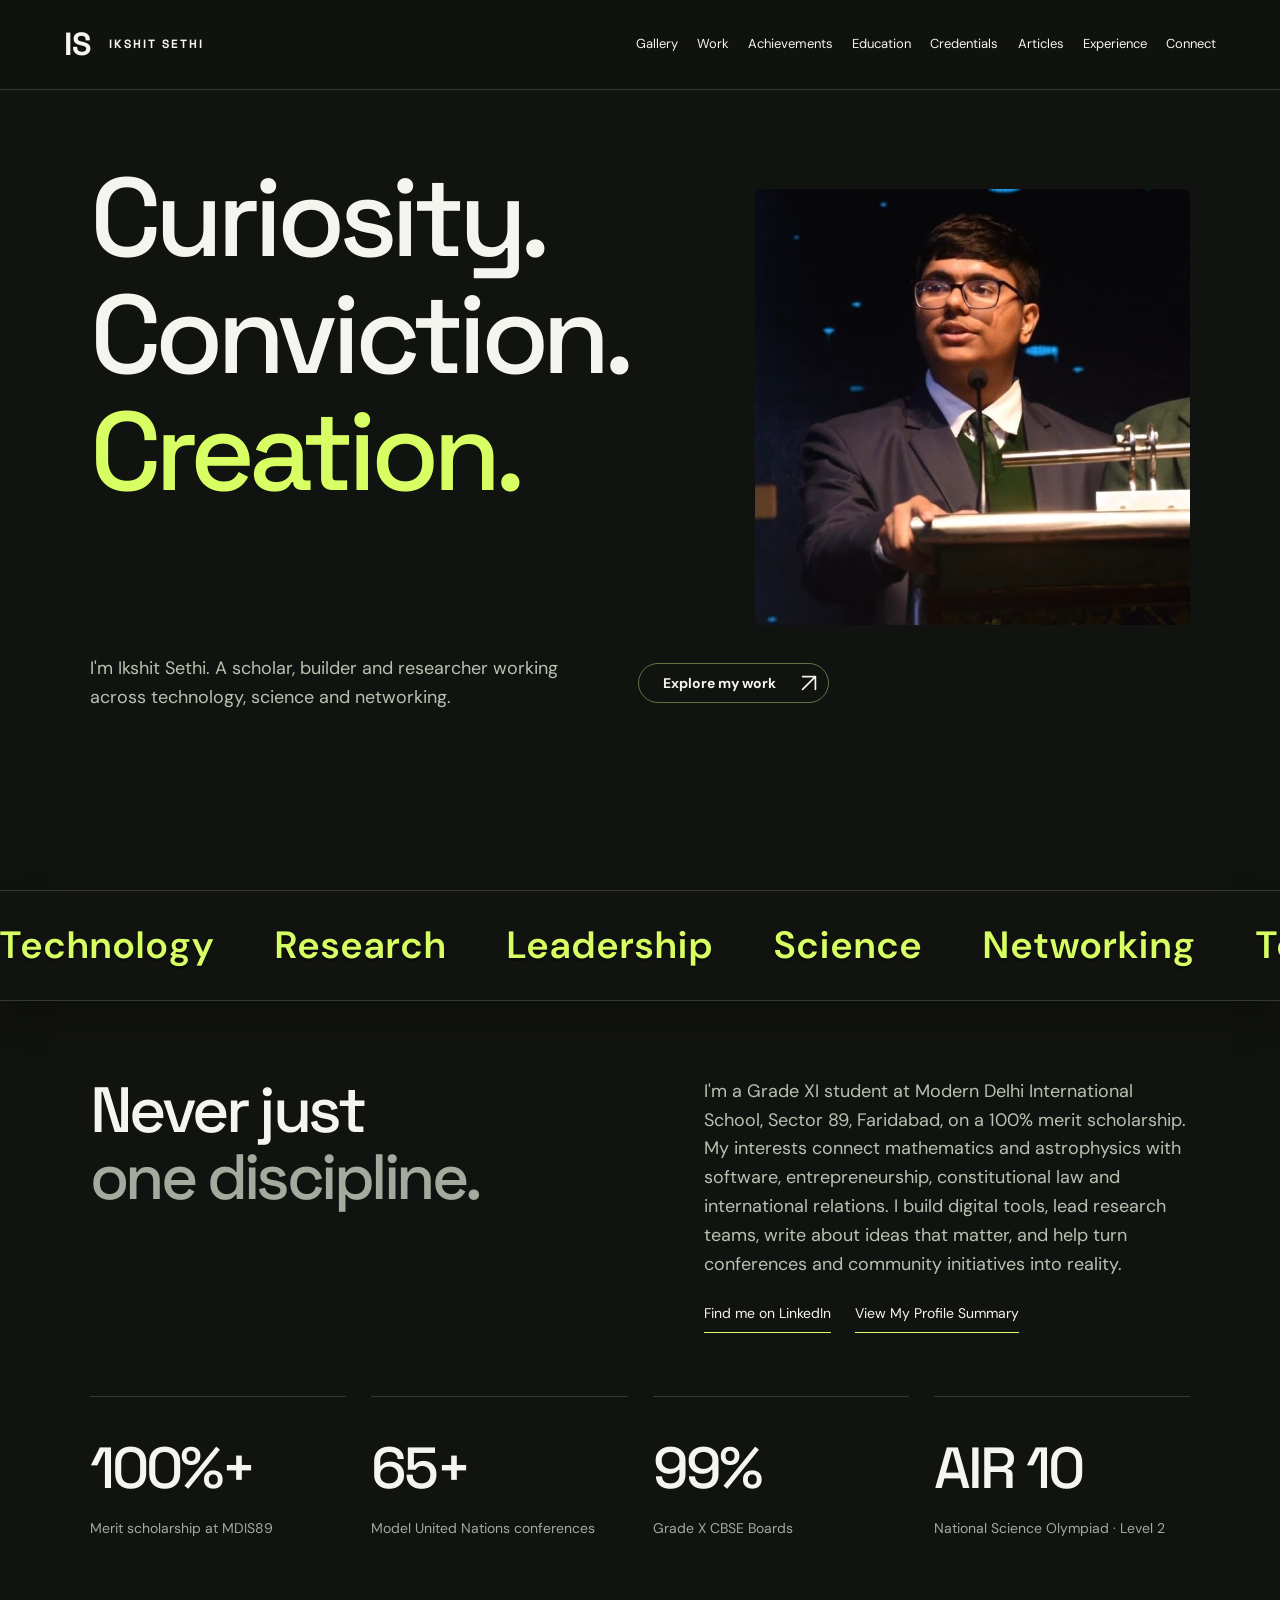
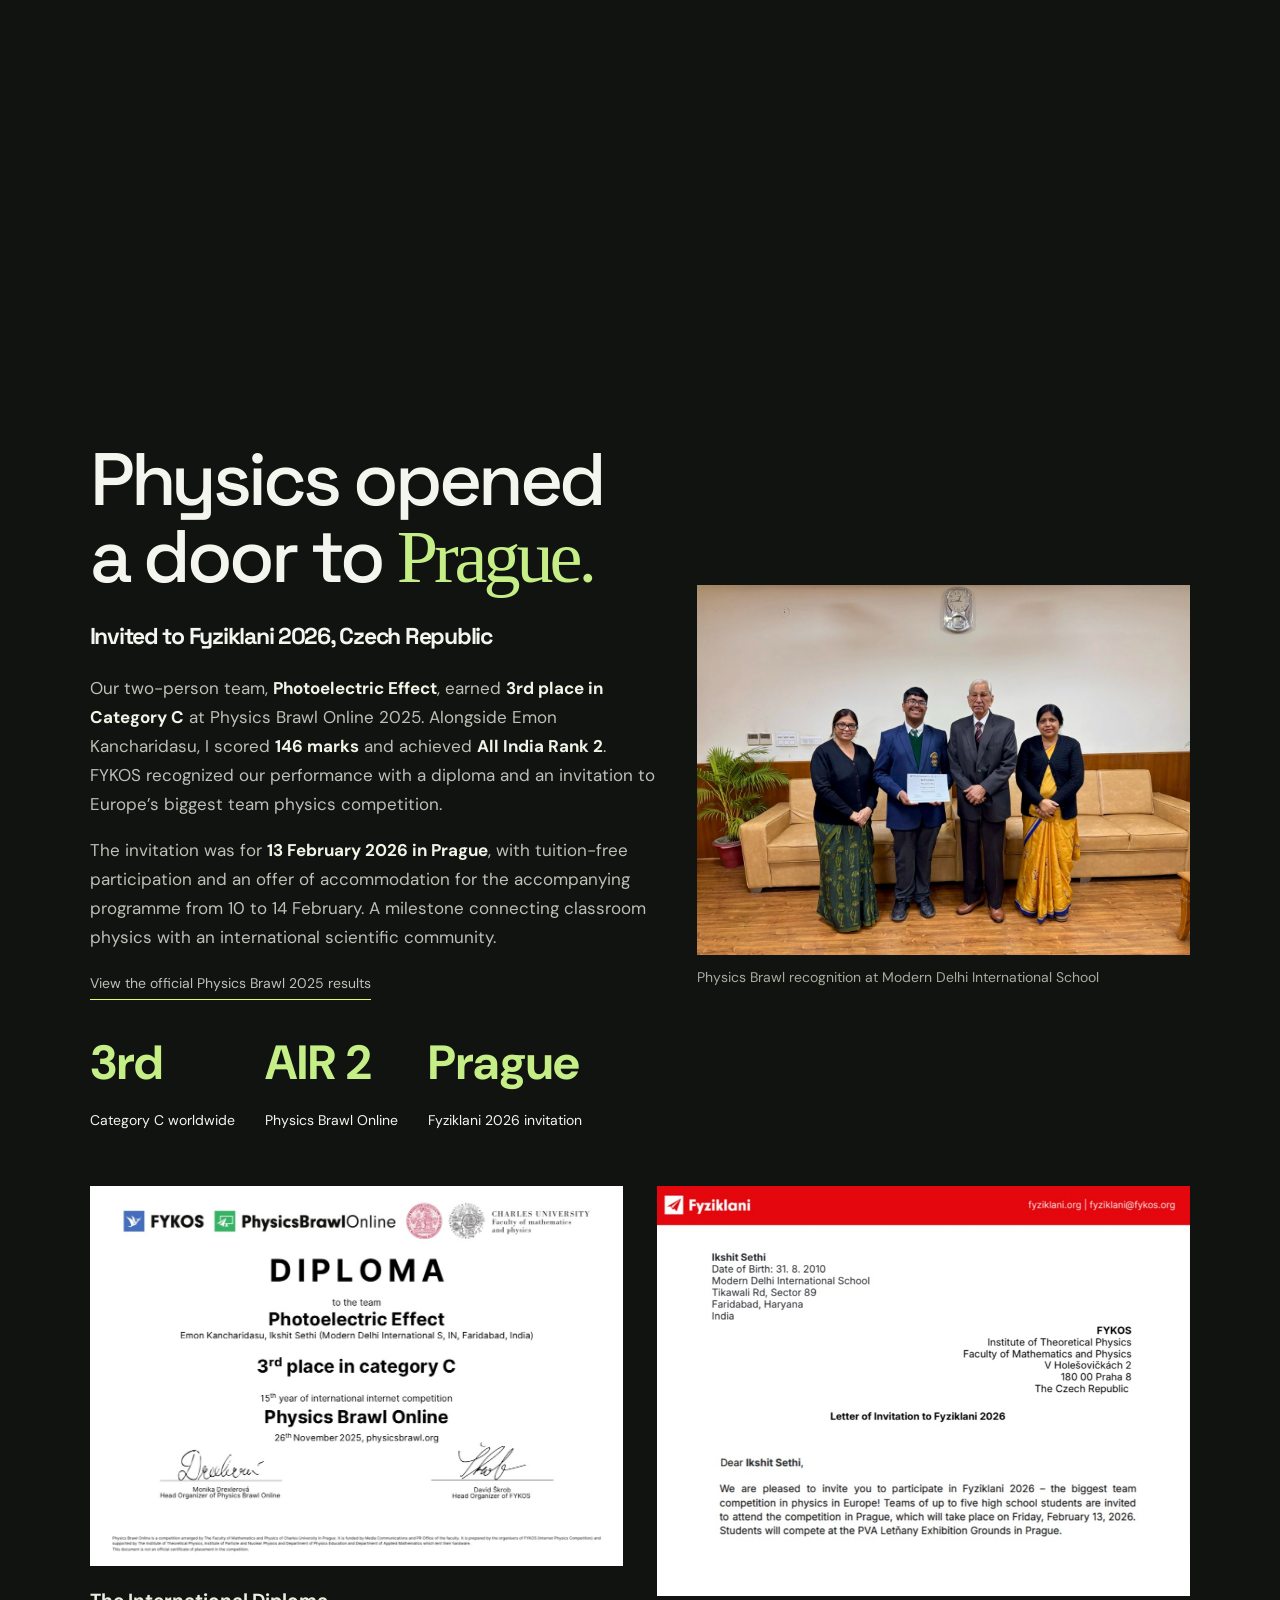
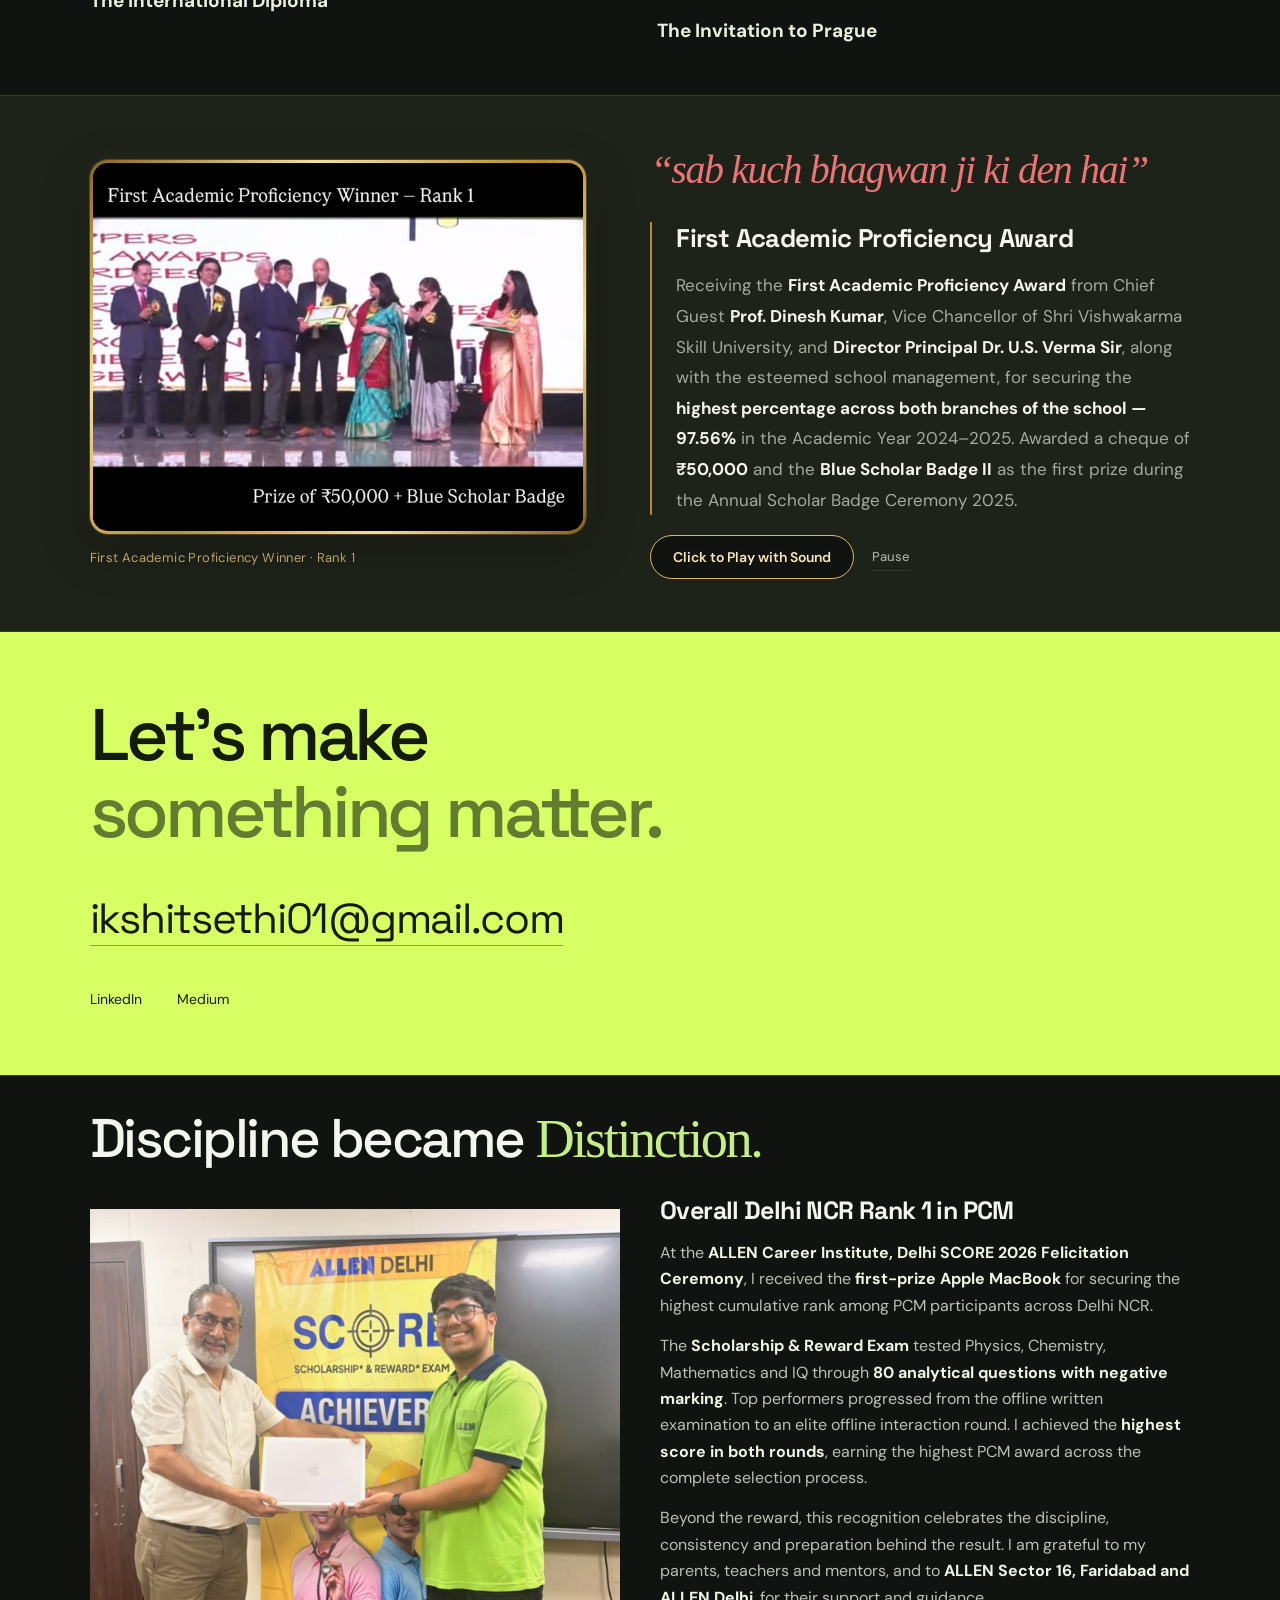
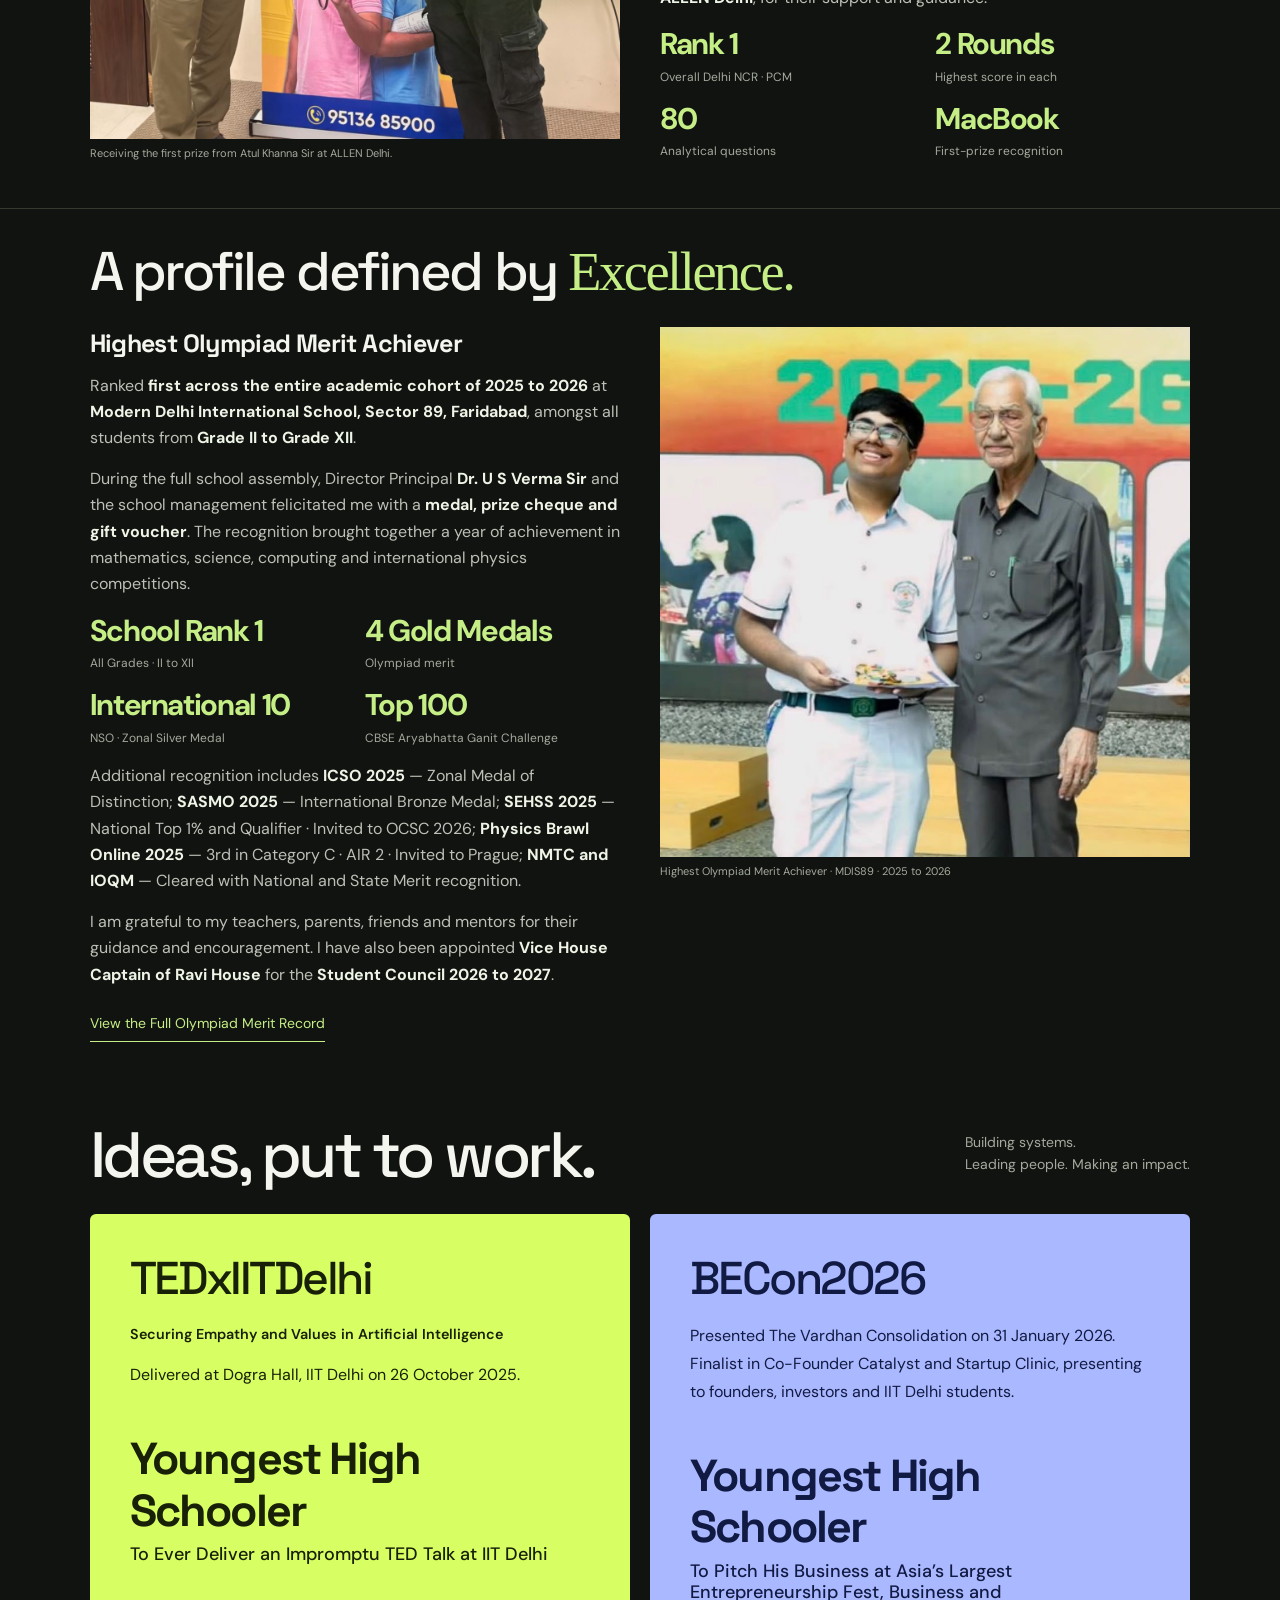
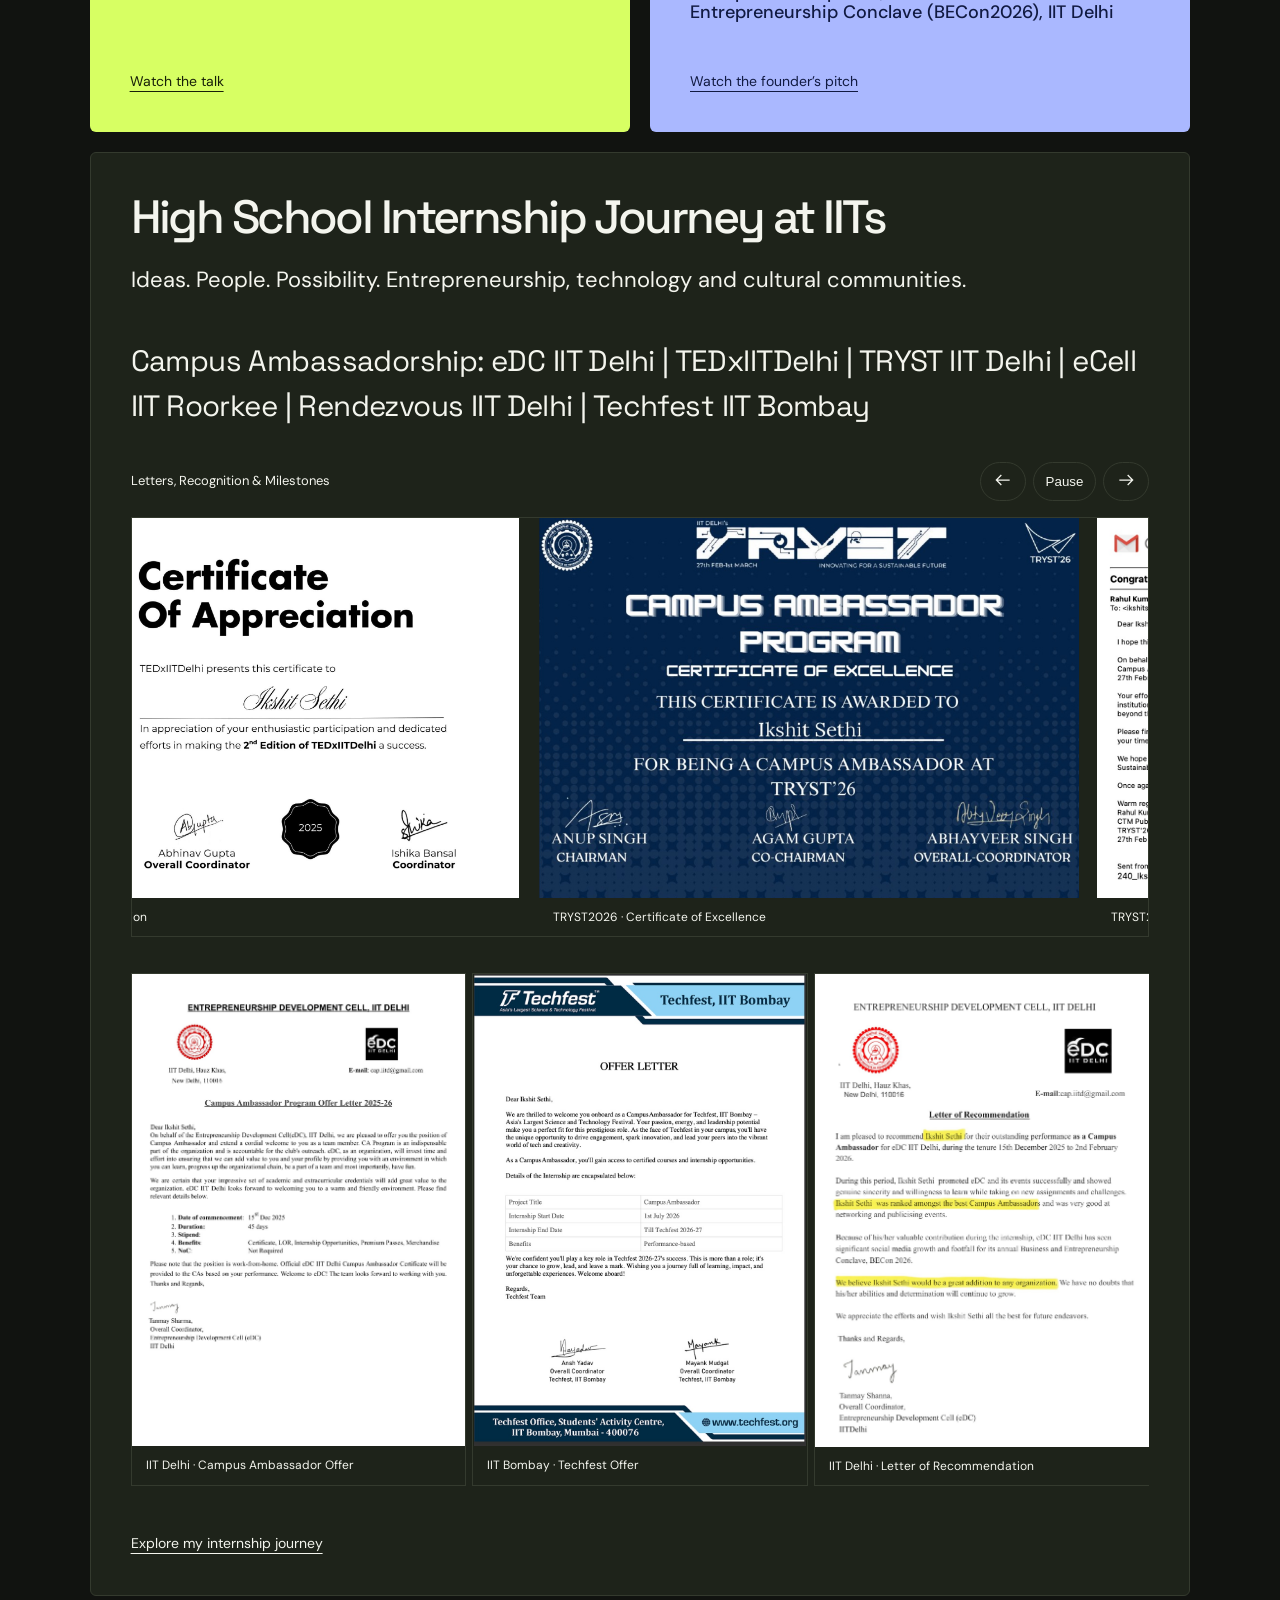
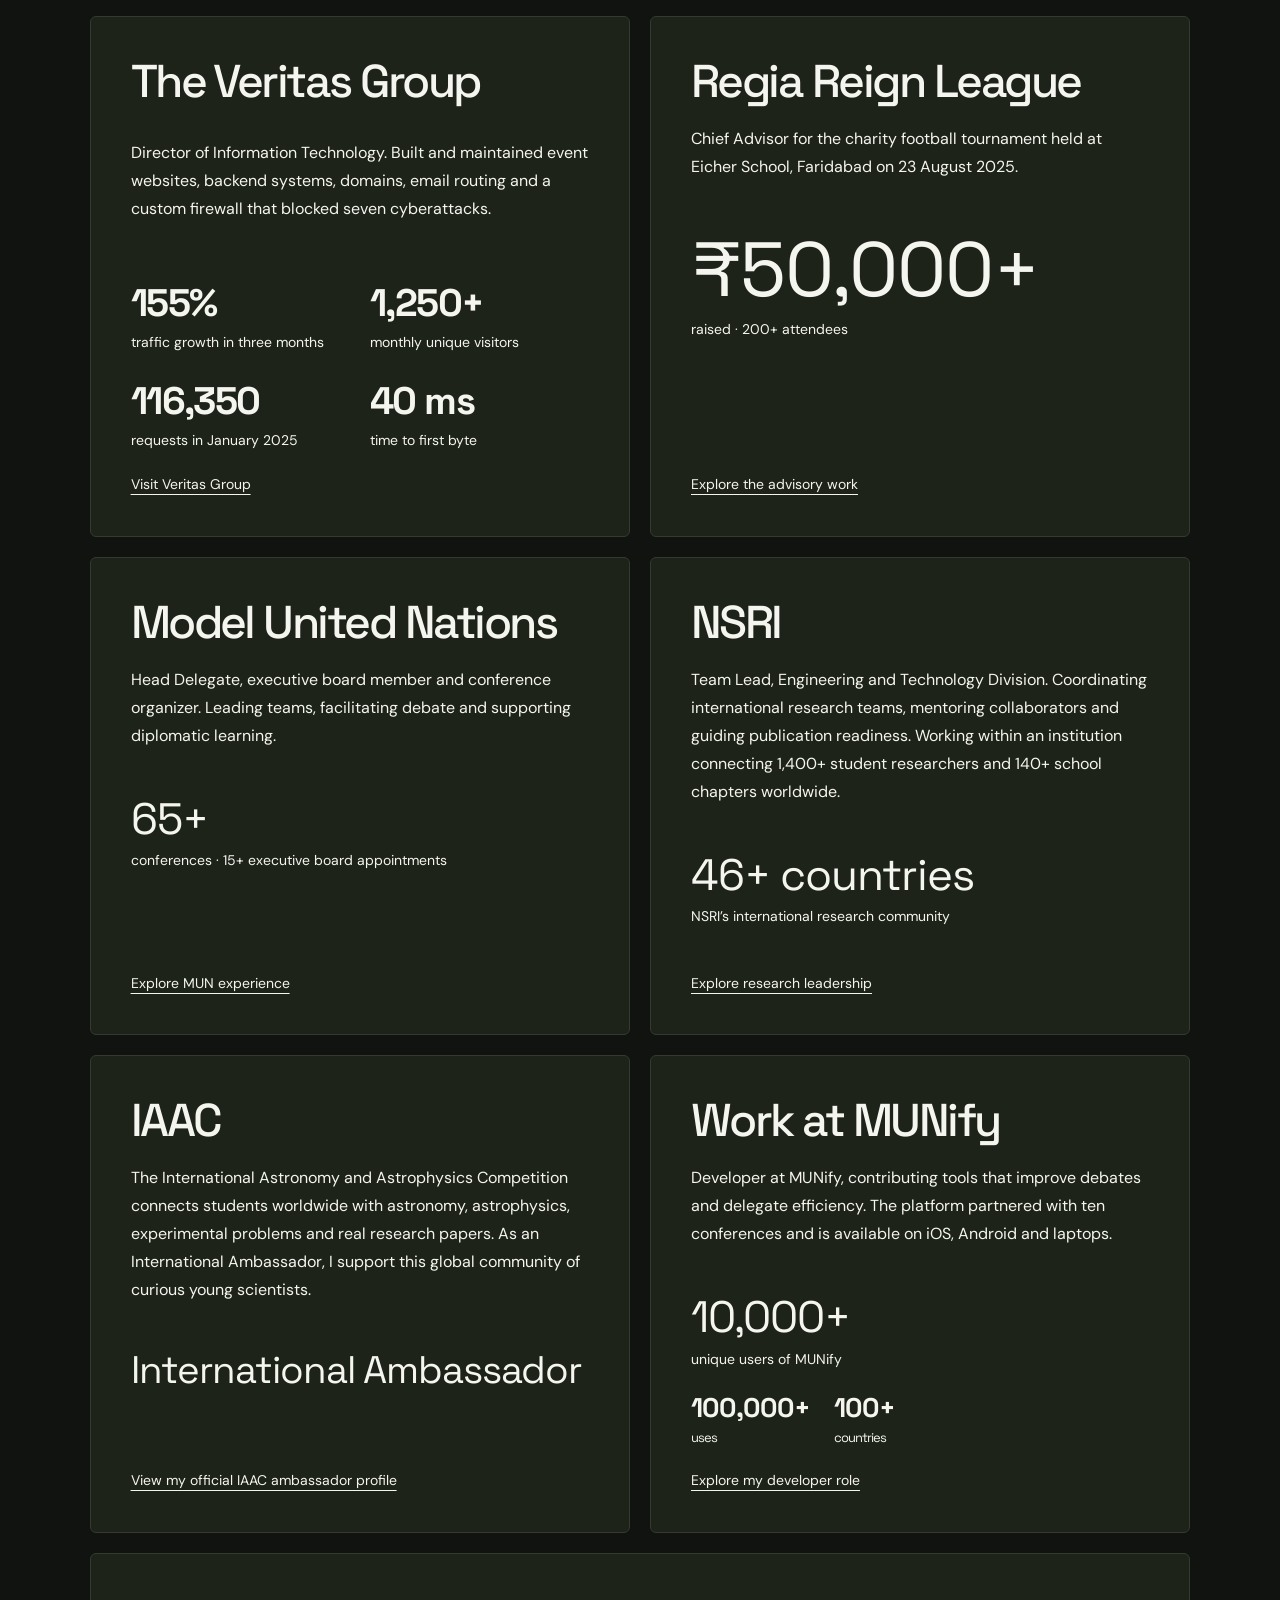
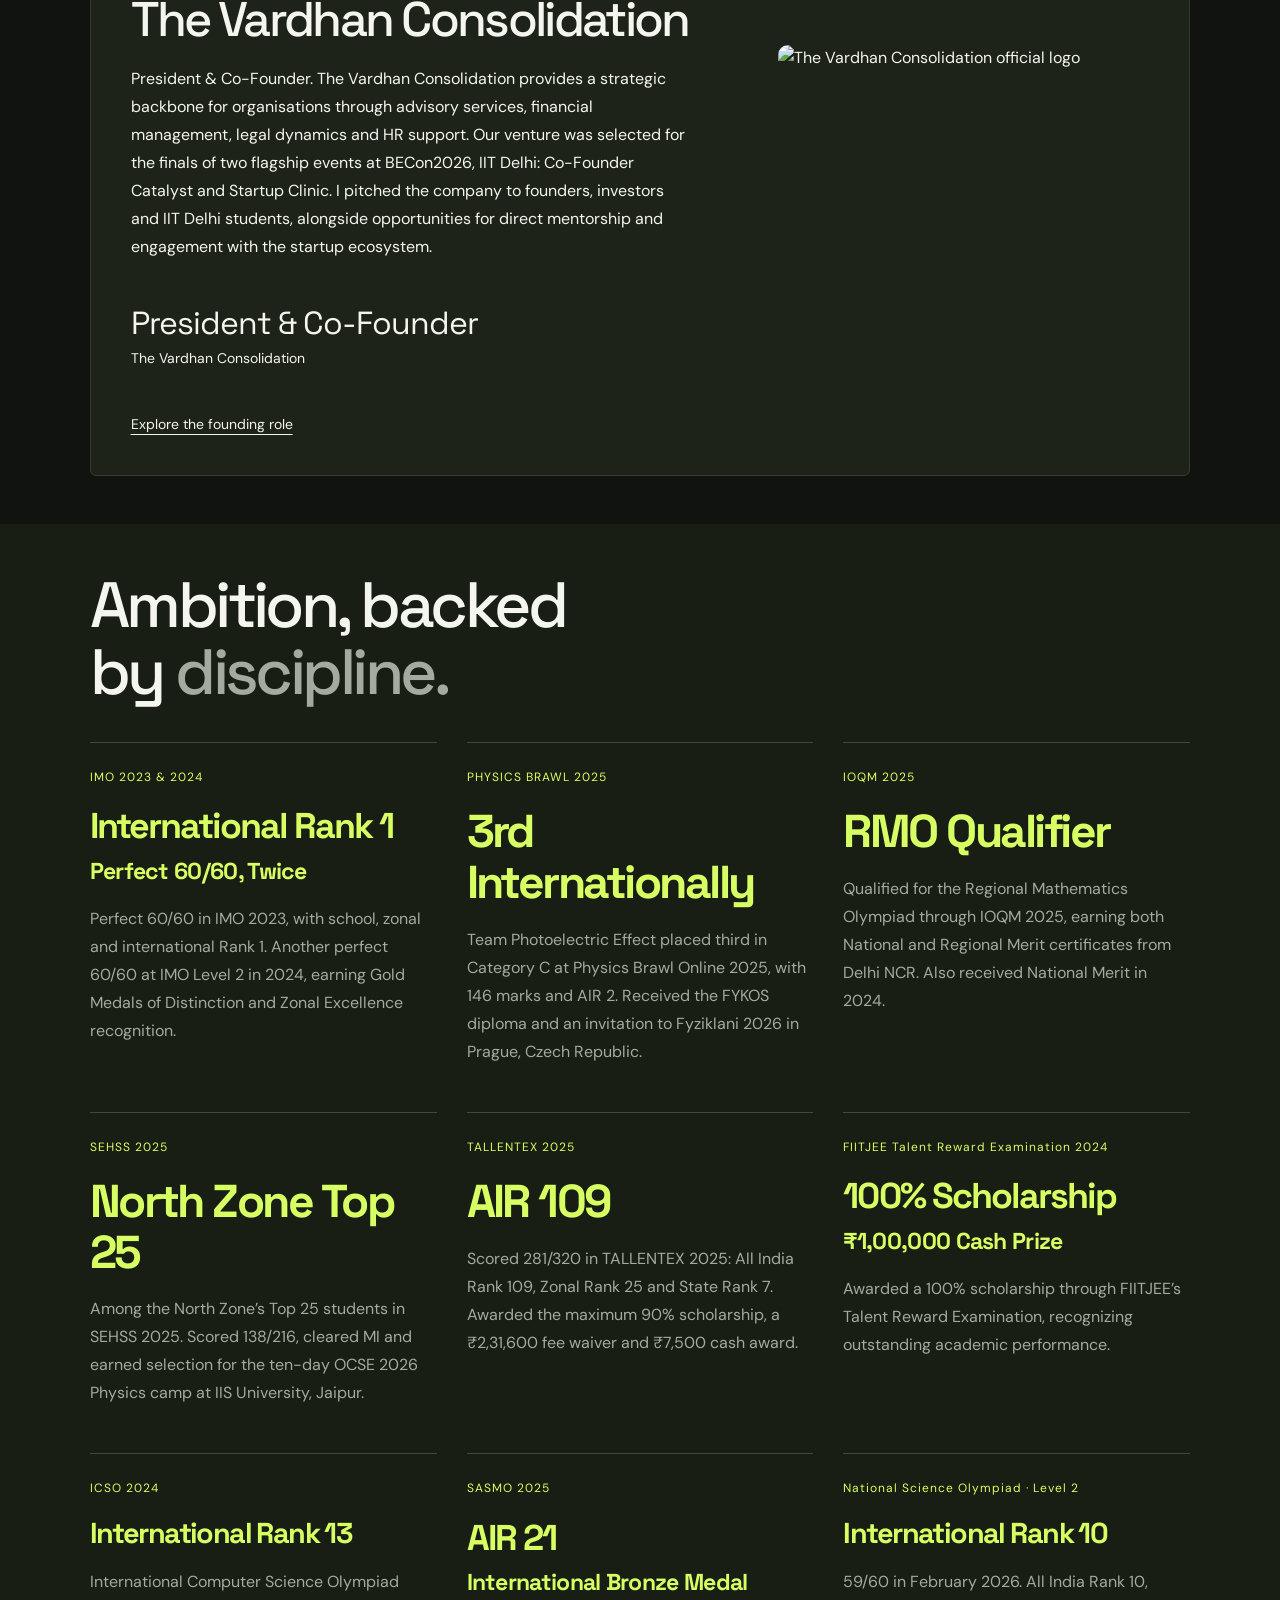
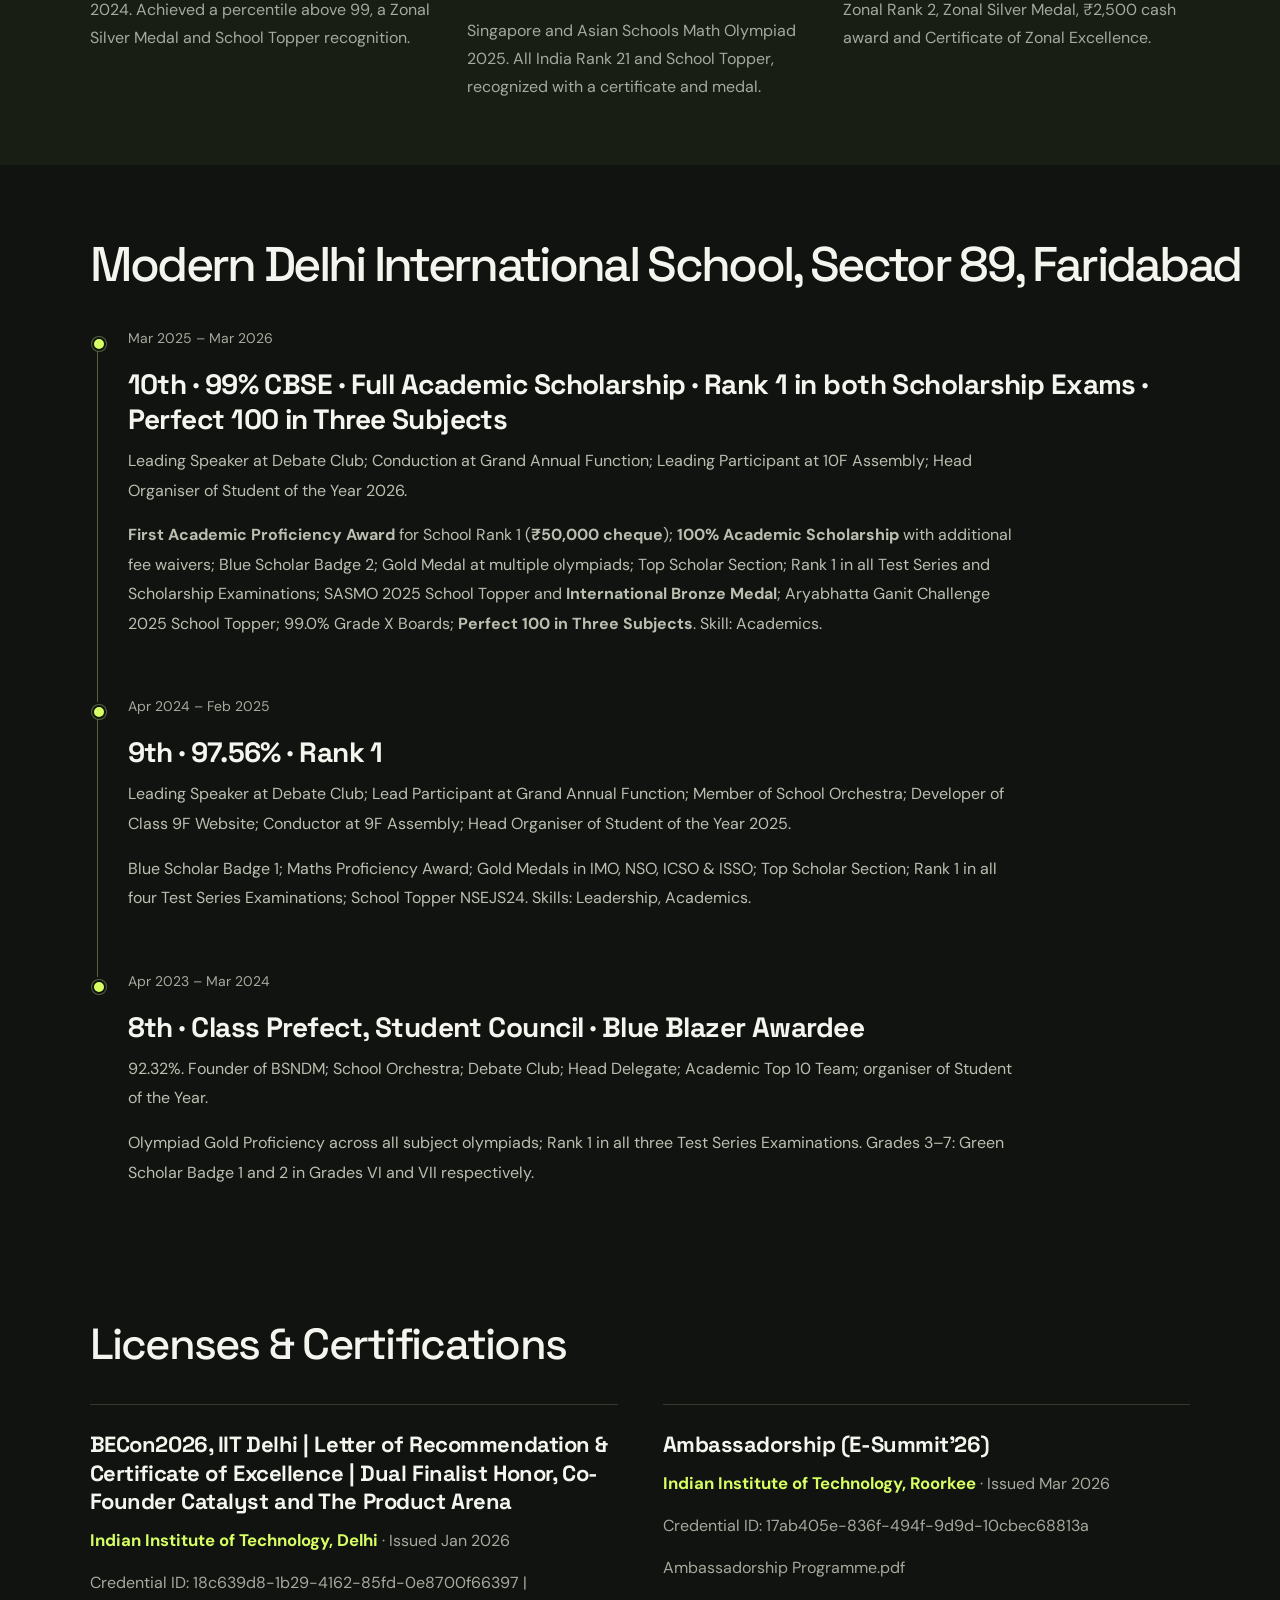
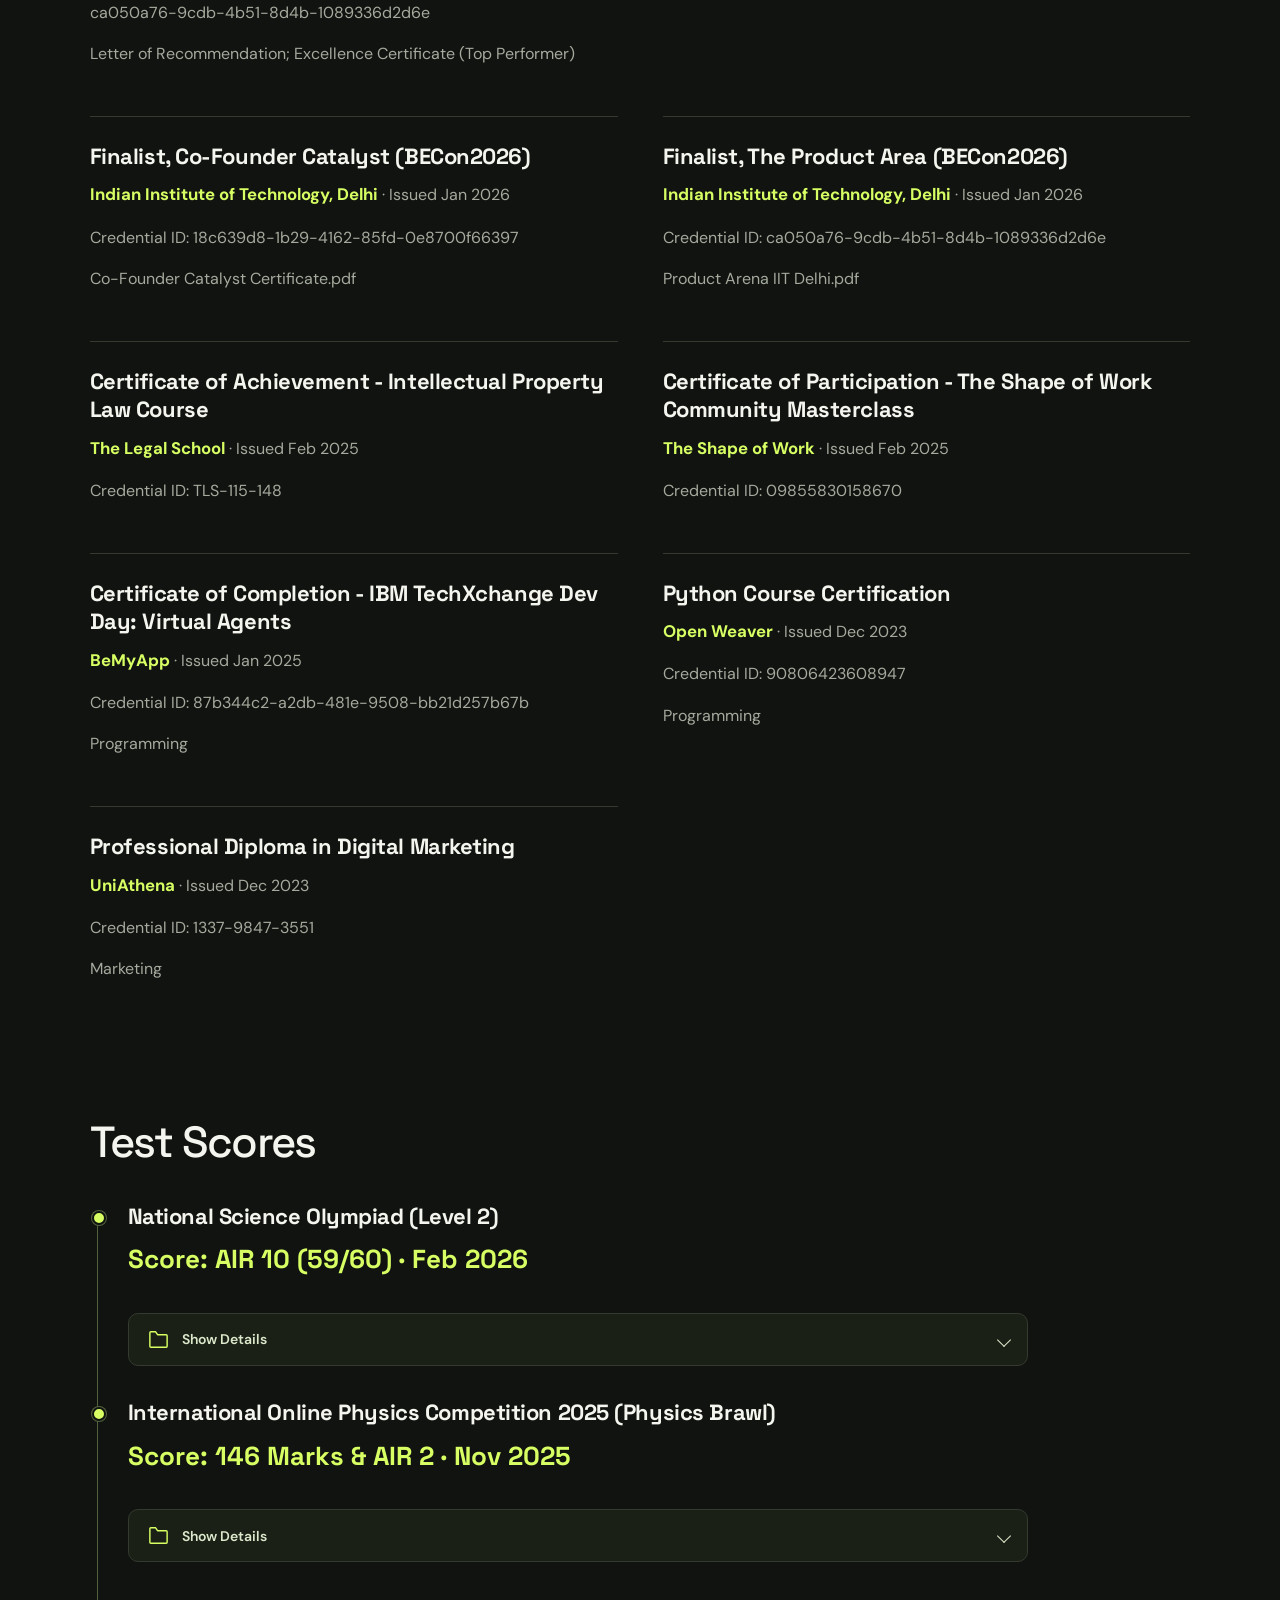
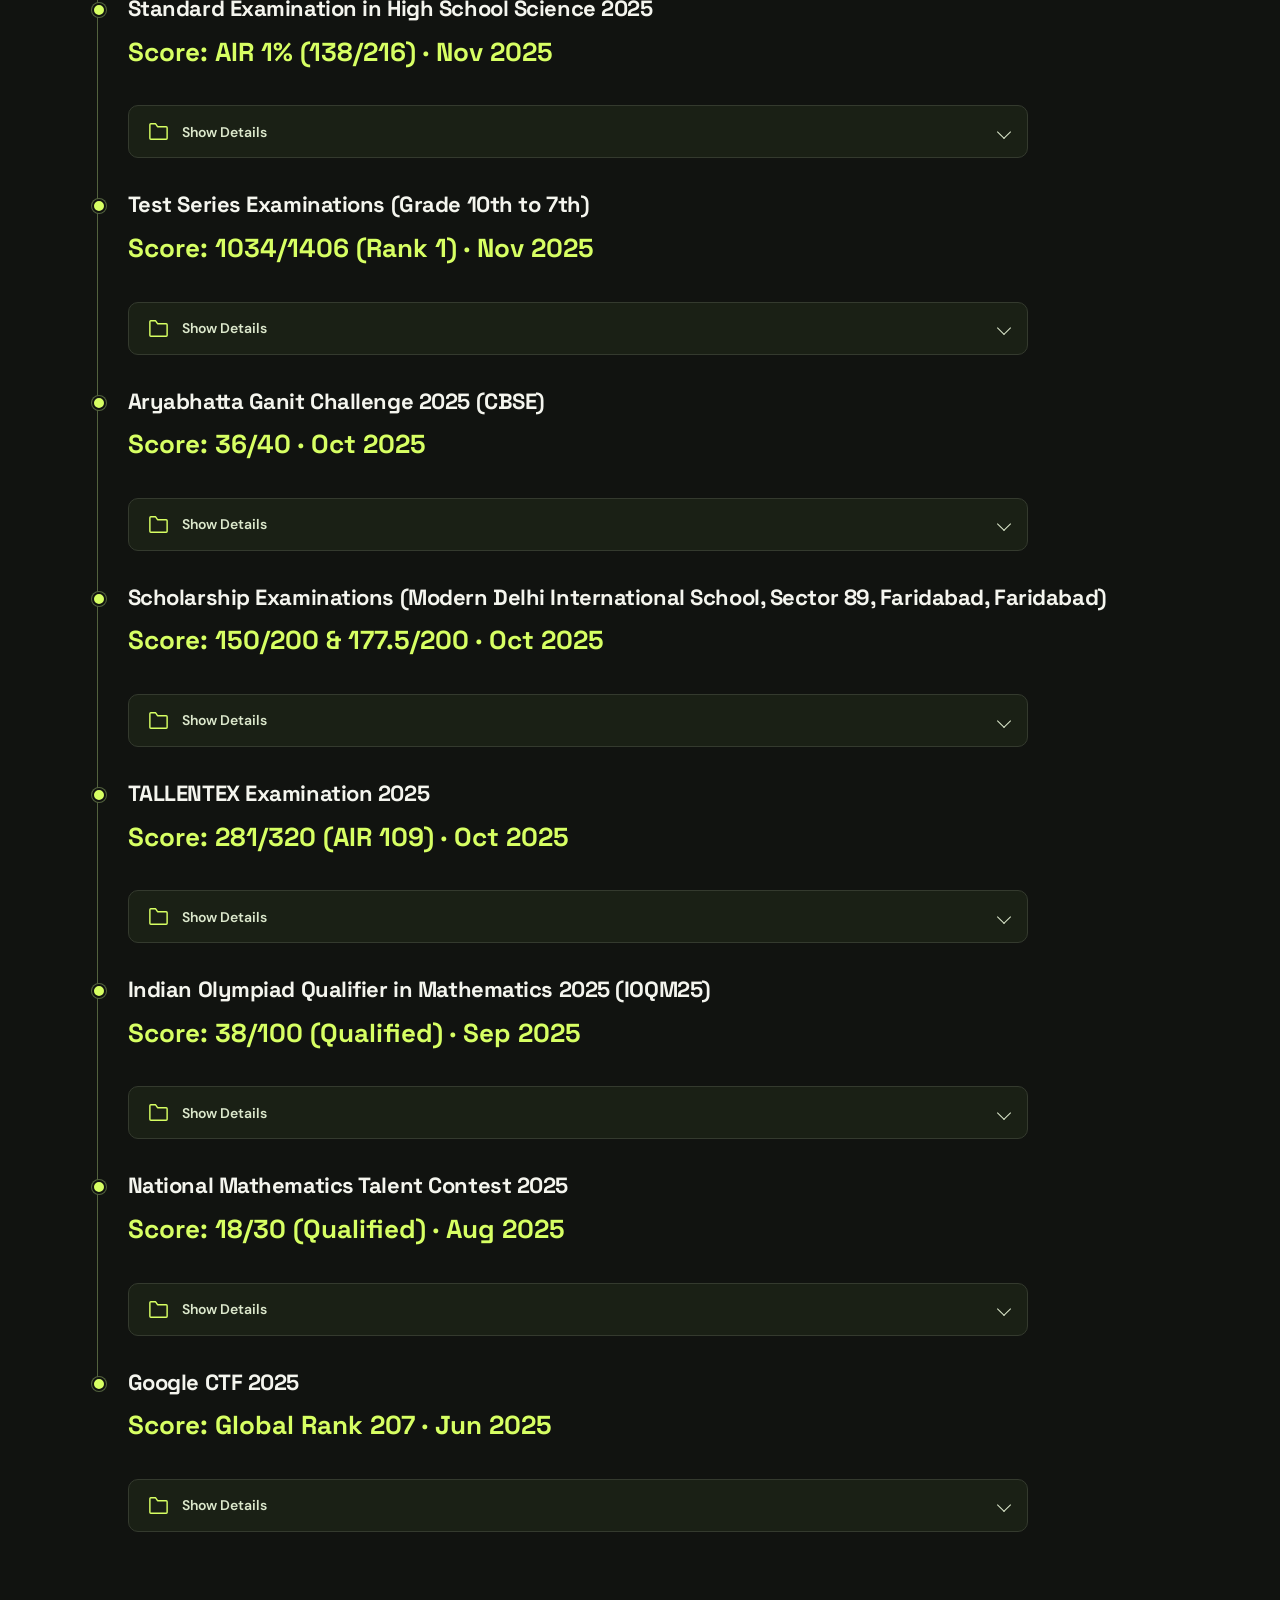
==== commit 7aee5159: "Place mobile hero photos before body text and expose profile summary button" ====
--- a/index.html
+++ b/index.html
@@ -1,2 +1,2 @@
 <!DOCTYPE html>
-<html lang="en"><head><meta charset="utf-8"><meta name="viewport" content="width=device-width,initial-scale=1"><title>Ikshit Sethi | Official Portfolio · Research, Technology &amp; Leadership</title><meta name="description" content="Ikshit Sethi’s official portfolio: scholar, researcher, writer and technology leader from Faridabad. Explore IIT experiences, awards and research."><link rel="icon" href="favicon.svg" type="image/svg+xml"><link rel="stylesheet" href="style.css?v=merit-mobile-20261005"><link rel="canonical" href="https://ikshitsethi.in/"><link rel="sitemap" type="application/xml" href="https://ikshitsethi.in/sitemap.xml"><meta name="robots" content="index, follow, max-image-preview:large, max-snippet:-1, max-video-preview:-1"><meta name="author" content="Ikshit Sethi"><meta name="theme-color" content="#111310"><meta property="og:type" content="profile"><meta property="og:site_name" content="Ikshit Sethi"><meta property="og:title" content="Ikshit Sethi | Official Portfolio"><meta property="og:description" content="Ikshit Sethi’s official portfolio: scholar, researcher, writer and technology leader from Faridabad. Explore IIT experiences, awards and research."><meta property="og:url" content="https://ikshitsethi.in/"><meta property="og:image" content="https://ikshitsethi.in/highlight-18.jpg"><meta property="og:image:width" content="668"><meta property="og:image:height" content="1066"><meta property="og:image:alt" content="Ikshit Sethi speaking at a podium"><meta property="og:locale" content="en_IN"><meta property="profile:first_name" content="Ikshit"><meta property="profile:last_name" content="Sethi"><meta name="twitter:card" content="summary_large_image"><meta name="twitter:title" content="Ikshit Sethi | Official Portfolio"><meta name="twitter:description" content="Ikshit Sethi’s official portfolio: scholar, researcher, writer and technology leader from Faridabad. Explore IIT experiences, awards and research."><meta name="twitter:image" content="https://ikshitsethi.in/highlight-18.jpg"><meta name="twitter:image:alt" content="Ikshit Sethi speaking at a podium"><script type="application/ld+json">{"@context":"https://schema.org","@graph":[{"@type":"Person","@id":"https://ikshitsethi.in/#person","name":"Ikshit Sethi","url":"https://ikshitsethi.in/","image":{"@type":"ImageObject","url":"https://ikshitsethi.in/highlight-18.jpg","width":668,"height":1066},"description":"Scholar, researcher, writer and technology leader from Faridabad, India. Director of Information Technology at The Veritas Group and President and Co-Founder of The Vardhan Consolidation.","sameAs":["https://www.linkedin.com/in/ikshitsethi/","https://ikshitsethi01.medium.com","https://iaac.space/en/isethi","https://linktr.ee/ikshitsethi"],"homeLocation":{"@type":"Place","name":"Faridabad, Haryana, India"},"knowsAbout":["Physics","Mathematics","Software development","Research","Model United Nations","Public speaking"],"affiliation":[{"@type":"Organization","name":"The Veritas Group","url":"https://www.veritasgroup.in"},{"@type":"Organization","name":"The Vardhan Consolidation","url":"https://www.linkedin.com/company/the-vardhan-consolidation"}],"subjectOf":[{"@type":"WebPage","name":"Official IAAC Ambassador profile: Ikshit Sethi","url":"https://iaac.space/en/isethi"},{"@type":"WebPage","name":"Physics Brawl Online 2025 official competition results","url":"https://physicsbrawl.org/2025/results/"}]},{"@type":"ProfilePage","@id":"https://ikshitsethi.in/#profile","url":"https://ikshitsethi.in/","name":"Ikshit Sethi | Official Portfolio","description":"Ikshit Sethi’s official portfolio: scholar, researcher, writer and technology leader from Faridabad. Explore IIT experiences, awards and research.","inLanguage":"en","mainEntity":{"@id":"https://ikshitsethi.in/#person"},"isPartOf":{"@id":"https://ikshitsethi.in/#website"},"dateModified":"2026-10-04T00:00:00+05:30"},{"@type":"WebSite","@id":"https://ikshitsethi.in/#website","url":"https://ikshitsethi.in/","name":"Ikshit Sethi","publisher":{"@id":"https://ikshitsethi.in/#person"},"inLanguage":"en"}]}</script><meta name="google-site-verification" content="_5vdMQ_-fDjf4E5mb_Ovnu51DAYuVrlAuJc_huqcHCQ"></head><body id="top"><header><a class="brand" href="#">IS<span>IKSHIT SETHI</span></a><nav aria-label="Main"><a href="#gallery">Gallery</a><a href="#work">Work</a><a href="#recognition">Achievements</a><a href="#education">Education</a><a href="#certifications">Credentials</a><a href="#writing">Articles</a><a href="#archive">Experience</a><a href="#contact">Connect</a></nav></header><main><section class="hero"><h1>Curiosity.<span class="sr-only">Ikshit Sethi: </span><br>Conviction.<br><em>Creation.</em></h1><div class="hero-bottom"><p>I'm Ikshit Sethi. A scholar, builder and researcher working across technology, science and networking.</p><a class="button hero-cta" href="#work">Explore my work <svg class="design-arrow" viewbox="0 0 24 24" fill="none" aria-hidden="true"><path d="M5 19 19 5M5 5h14v14" stroke="currentColor" stroke-width="1.8" stroke-linecap="round" stroke-linejoin="round"></path></svg></a></div><figure class="hero-portrait"><img src="highlight-18.jpg" alt="Ikshit Sethi speaking at a podium" width="668" height="1066" fetchpriority="high" loading="eager" decoding="async"></figure></section><div class="ticker"><div class="ticker-track"><span>Technology</span><span>Research</span><span>Leadership</span><span>Science</span><span>Networking</span><span>Technology</span><span>Research</span><span>Leadership</span><span>Science</span><span>Networking</span></div></div><section class="intro" id="about"><h2>Never just<br><span>one discipline.</span></h2><div class="intro-copy"><p id="about-intro">I'm a Grade XI student at Modern Delhi International School, Sector 89, Faridabad, on a 100% merit scholarship. My interests connect mathematics and astrophysics with software, entrepreneurship, constitutional law and international relations. I build digital tools, lead research teams, write about ideas that matter, and help turn conferences and community initiatives into reality.</p><div id="profile-recap" class="profile-recap" hidden><p class="recap-intro">I, Ikshit Sethi, am currently a Grade XI student on a 100% merit scholarship at Modern Delhi International School. I am committed to excelling in academics and extracurricular pursuits.</p><div class="recap-tables"><section class="recap-group"><h3>Academic Competitions and Examinations</h3><table class="profile-recap-table"><colgroup><col style="width:44%"><col></colgroup><thead><tr><th>Examination</th><th>Recognition</th></tr></thead><tbody><tr><th scope="row">Scholarship &amp; Admission Test</th><td>MDIS89) — 100% Scholarship &amp; Highest Awardee</td></tr><tr><th scope="row">Sh. Gopal Sharma Scholarship Test</th><td>MVN17) — 100% Scholarship</td></tr><tr><th scope="row">SEHSS 2025</th><td>Cleared MI, Qualified for OCSE26, Top 25 Ranker, Zonal Excellence &amp; Gold Medal</td></tr><tr><th scope="row">Physics Brawl 2025</th><td>AIR 2, Global Rank 3, Invited to Prague, Czech Republic</td></tr><tr><th scope="row">XAT 2025</th><td>NCR Rank 7, Cash Prize of ₹11,000</td></tr><tr><th scope="row">TALLENTEX 2025</th><td>AIR 109, Max. Scholarship — 90%, Net Waiver of ₹2,31,600</td></tr><tr><th scope="row">TALLENTEX 2024</th><td>AIR 138, Max. Scholarship — 90%, Net Waiver of ₹93,000</td></tr><tr><th scope="row">Olympiads 2025</th><td>Gold Medal — IMO, NSO, NSTSE</td></tr><tr><th scope="row">IOQM 2025</th><td>Qualified for RMO, National &amp; Regional Merit Winner</td></tr><tr><th scope="row">IOQM 2024</th><td>National Merit Winner</td></tr><tr><th scope="row">NSEJS 2024</th><td>98%ile+, Cleared MAS, Centre Topper, School Rank 1</td></tr><tr><th scope="row">IMO 2024</th><td>Level 2 Perfect Score: 60/60</td></tr><tr><th scope="row">IMO 2023</th><td>Perfect Score: 60/60, International Rank 1</td></tr><tr><th scope="row">ICSO 2024</th><td>99%ile+, International Rank 18, Silver Zonal Medal, School Topper</td></tr><tr><th scope="row">NSO 2024</th><td>99%ile+, International Rank Below-175</td></tr><tr><th scope="row">NSTSE 2023 &amp; 2024</th><td>AIR 143, AIR 167</td></tr><tr><th scope="row">FTRE 2024</th><td>100% Scholarship, ₹1,00,000 Cash Prize</td></tr><tr><th scope="row">Aryabhatta Interschool Maths Competition 2024</th><td>AIR 11</td></tr><tr><th scope="row">National Space Innovation Challenge 2023</th><td>5/5 Stars</td></tr></tbody></table></section><div class="recap-other"><section class="recap-group"><h3>Ambassador and research leadership</h3><table class="profile-recap-table"><tbody><tr><td>eDC, IIT Delhi</td></tr><tr><td>E-Cell, IIT Roorkee</td></tr><tr><td>TRYST, IIT Delhi</td></tr><tr><td>International Astronomy and Astrophysics Competition</td></tr><tr><td>NSRI, Team Leader, Technology Division</td></tr></tbody></table></section><section class="recap-group"><h3>Writing and publications</h3><table class="profile-recap-table"><tbody><tr><td>Dialogue &amp; Discourse</td></tr><tr><td>Predict</td></tr><tr><td>E³, Entertain Enlighten Empower</td></tr><tr><td>Journal of Independent Inquiry</td></tr></tbody></table></section><section class="recap-group"><h3>Technology leadership</h3><table class="profile-recap-table"><tbody><tr><td>Director of Information Technology, The Veritas Group</td></tr></tbody></table></section><section class="recap-group"><h3>Previous appointments</h3><table class="profile-recap-table"><tbody><tr><td>Campus Ambassador, TEDxIITDelhi</td></tr><tr><td>Deputy Director General, The Solace Summit</td></tr><tr><td>Assistant Secretary General, Mosaic MUN</td></tr><tr><td>Executive Director, NOIR MUN</td></tr></tbody></table></section></div></div><p class="recap-context">As Head Delegate of my school’s Model United Nations team, I lead my peers in representing our institution at conferences. I have participated in over 65 conferences and presided over 15 as a member of the executive board. My interests in law include the United States Constitution, constitutional litigation and international law. I have authored research papers and legal analyses addressing issues across science, society and public policy.</p></div><div class="intro-actions"><a id="about-linkedin" class="text-link" href="https://www.linkedin.com/in/ikshitsethi/" target="_blank" rel="noopener noreferrer">Find me on LinkedIn</a><button id="profile-summary-toggle" class="text-link profile-summary-toggle" type="button" aria-expanded="false" aria-controls="profile-recap">View My Profile Summary</button></div></div></section><section class="numbers"><div><strong>100%+</strong><span>Merit scholarship at MDIS89</span></div><div><strong>65+</strong><span>Model United Nations conferences</span></div><div><strong>99%</strong><span>Grade X CBSE Boards</span></div><div><strong>AIR 10</strong><span>National Science Olympiad · Level 2</span></div></section><section class="gallery" id="gallery" aria-label="Photo gallery. Scroll horizontally, use the mouse wheel, or drag to explore." tabindex="0"><div class="gallery-track"><div class="gallery-group"><a href="olympiad-merit-record.jpg" class="gallery-image" target="_blank" rel="noopener" aria-label="View Full Olympiad Merit Record"><img src="olympiad-merit-record.jpg" alt="Full Olympiad Merit Record — MDIS89 Awards Assembly 2025 to 2026" width="665" height="1182" decoding="async" loading="lazy"></a><a href="highlight-01.jpg" class="gallery-image" target="_blank" rel="noopener" aria-label="View SEHSS certificate"><img src="highlight-01.jpg" alt="SEHSS certificate" width="1151" height="816" decoding="async" loading="lazy"></a><a href="highlight-02.jpg" class="gallery-image" target="_blank" rel="noopener" aria-label="View National Science Olympiad congratulations"><img src="highlight-02.jpg" alt="National Science Olympiad congratulations" width="1179" height="1175" decoding="async" loading="lazy"></a><a href="highlight-03.jpg" class="gallery-image" target="_blank" rel="noopener" aria-label="View Physics orientation camp invitation"><img src="highlight-03.jpg" alt="Physics orientation camp invitation" width="1159" height="809" decoding="async" loading="lazy"></a><a href="highlight-04.jpg" class="gallery-image" target="_blank" rel="noopener" aria-label="View CoFounder Catalyst pitch"><img src="highlight-04.jpg" alt="CoFounder Catalyst pitch" width="991" height="1280" decoding="async" loading="lazy"></a><a href="highlight-05.jpg" class="gallery-image" target="_blank" rel="noopener" aria-label="View Startup Clinic finalist"><img src="highlight-05.jpg" alt="Startup Clinic finalist" width="991" height="1280" decoding="async" loading="lazy"></a><a href="highlight-06.jpg" class="gallery-image" target="_blank" rel="noopener" aria-label="View BECon IIT Delhi business pitch"><img src="highlight-06.jpg" alt="BECon IIT Delhi business pitch" width="991" height="1280" decoding="async" loading="lazy"></a><a href="highlight-07.jpg" class="gallery-image" target="_blank" rel="noopener" aria-label="View Ikshit Sethi in Faridabad"><img src="highlight-07.jpg" alt="Ikshit Sethi in Faridabad" width="2880" height="3840" decoding="async" loading="lazy"></a><a href="fyziklani-letter.png" class="gallery-image letter-panel letter-part-1" target="_blank" rel="noopener" aria-label="Fyziklani 2026 invitation to Ikshit Sethi in Prague"><img src="fyziklani-letter.png" alt="Fyziklani invitation letter, part 1 of 2" decoding="async" loading="lazy"></a><a href="highlight-09.jpg" class="gallery-image" target="_blank" rel="noopener" aria-label="View School diploma presentation"><img src="highlight-09.jpg" alt="School diploma presentation" width="1280" height="960" decoding="async" loading="lazy"></a><a href="highlight-10.jpg" class="gallery-image" target="_blank" rel="noopener" aria-label="View School award ceremony"><img src="highlight-10.jpg" alt="School award ceremony" width="736" height="1280" decoding="async" loading="lazy"></a><a href="highlight-11.jpg" class="gallery-image" target="_blank" rel="noopener" aria-label="View Physics Brawl diploma for third place in category C"><img src="highlight-11.jpg" alt="Physics Brawl diploma for third place in category C" width="1146" height="817" decoding="async" loading="lazy"></a><a href="highlight-12.jpg" class="gallery-image" target="_blank" rel="noopener" aria-label="View TEDx IIT Delhi talk and recognition"><img src="highlight-12.jpg" alt="TEDx IIT Delhi talk and recognition" width="990" height="1280" decoding="async" loading="lazy"></a><a href="highlight-13.jpg" class="gallery-image" target="_blank" rel="noopener" aria-label="View Ikshit Sethi speaking at TEDx IIT Delhi"><img src="highlight-13.jpg" alt="Ikshit Sethi speaking at TEDx IIT Delhi" width="990" height="1280" decoding="async" loading="lazy"></a><a href="highlight-14.jpg" class="gallery-image" target="_blank" rel="noopener" aria-label="View SASMO bronze award presentation"><img src="highlight-14.jpg" alt="SASMO bronze award presentation" width="1280" height="847" decoding="async" loading="lazy"></a><a href="highlight-15.jpg" class="gallery-image" target="_blank" rel="noopener" aria-label="View School assembly conduction"><img src="highlight-15.jpg" alt="School assembly conduction" width="1280" height="853" decoding="async" loading="lazy"></a><a href="highlight-16.jpg" class="gallery-image" target="_blank" rel="noopener" aria-label="View Award presentation at an event"><img src="highlight-16.jpg" alt="Award presentation at an event" width="1280" height="853" decoding="async" loading="lazy"></a><a href="highlight-17.jpg" class="gallery-image" target="_blank" rel="noopener" aria-label="View School academic excellence ceremony"><img src="highlight-17.jpg" alt="School academic excellence ceremony" width="2880" height="3840" decoding="async" loading="lazy"></a><a href="highlight-18.jpg" class="gallery-image" target="_blank" rel="noopener" aria-label="View Ikshit Sethi speaking at the podium"><img src="highlight-18.jpg" alt="Ikshit Sethi speaking at the podium" width="668" height="1066" decoding="async" loading="lazy"></a><a href="highlight-19.jpg" class="gallery-image" target="_blank" rel="noopener" aria-label="View Ikshit Sethi with school leadership"><img src="highlight-19.jpg" alt="Ikshit Sethi with school leadership" width="1179" height="716" decoding="async" loading="lazy"></a><a href="highlight-20.jpg" class="gallery-image" target="_blank" rel="noopener" aria-label="View School event hosting"><img src="highlight-20.jpg" alt="School event hosting" width="800" height="533" decoding="async" loading="lazy"></a><a href="allen-award-portrait.jpg" class="gallery-image" target="_blank" rel="noopener" aria-label="View Holding the ALLEN Rank 1 MacBook Award"><img src="allen-award-portrait.jpg" alt="Holding the ALLEN Rank 1 MacBook Award" loading="lazy" decoding="async"></a><a href="olympiad-medals.jpg" class="gallery-image" target="_blank" rel="noopener" aria-label="View Olympiad Medals and Recognition"><img src="olympiad-medals.jpg" alt="Olympiad Medals and Recognition" loading="lazy" decoding="async"></a><a href="allen-result.jpg" class="gallery-image" target="_blank" rel="noopener" aria-label="View Original ALLEN SCORE 2026 Rank 1 Result"><img src="allen-result.jpg" alt="Original ALLEN SCORE 2026 Rank 1 Result List and Admit Card" loading="lazy"></a></div><div class="gallery-group" aria-hidden="true"><a href="olympiad-merit-record.jpg" class="gallery-image" target="_blank" rel="noopener" aria-label="View Full Olympiad Merit Record"><img src="olympiad-merit-record.jpg" alt="Full Olympiad Merit Record — MDIS89 Awards Assembly 2025 to 2026" width="665" height="1182" decoding="async" loading="lazy"></a><a href="highlight-01.jpg" class="gallery-image" target="_blank" rel="noopener" aria-label="View SEHSS certificate" tabindex="-1"><img src="highlight-01.jpg" alt="" width="1151" height="816" decoding="async" loading="lazy"></a><a href="highlight-02.jpg" class="gallery-image" target="_blank" rel="noopener" aria-label="View National Science Olympiad congratulations" tabindex="-1"><img src="highlight-02.jpg" alt="" width="1179" height="1175" decoding="async" loading="lazy"></a><a href="highlight-03.jpg" class="gallery-image" target="_blank" rel="noopener" aria-label="View Physics orientation camp invitation" tabindex="-1"><img src="highlight-03.jpg" alt="" width="1159" height="809" decoding="async" loading="lazy"></a><a href="highlight-04.jpg" class="gallery-image" target="_blank" rel="noopener" aria-label="View CoFounder Catalyst pitch" tabindex="-1"><img src="highlight-04.jpg" alt="" width="991" height="1280" decoding="async" loading="lazy"></a><a href="highlight-05.jpg" class="gallery-image" target="_blank" rel="noopener" aria-label="View Startup Clinic finalist" tabindex="-1"><img src="highlight-05.jpg" alt="" width="991" height="1280" decoding="async" loading="lazy"></a><a href="highlight-06.jpg" class="gallery-image" target="_blank" rel="noopener" aria-label="View BECon IIT Delhi business pitch" tabindex="-1"><img src="highlight-06.jpg" alt="" width="991" height="1280" decoding="async" loading="lazy"></a><a href="highlight-07.jpg" class="gallery-image" target="_blank" rel="noopener" aria-label="View Ikshit Sethi in Faridabad" tabindex="-1"><img src="highlight-07.jpg" alt="" width="2880" height="3840" decoding="async" loading="lazy"></a><a href="fyziklani-letter.png" class="gallery-image letter-panel letter-part-1" target="_blank" rel="noopener" aria-label="Fyziklani invitation letter, part 1 of 2" tabindex="-1"><img src="fyziklani-letter.png" alt="" decoding="async" loading="lazy"></a><a href="highlight-09.jpg" class="gallery-image" target="_blank" rel="noopener" aria-label="View School diploma presentation" tabindex="-1"><img src="highlight-09.jpg" alt="" width="1280" height="960" decoding="async" loading="lazy"></a><a href="highlight-10.jpg" class="gallery-image" target="_blank" rel="noopener" aria-label="View School award ceremony" tabindex="-1"><img src="highlight-10.jpg" alt="" width="736" height="1280" decoding="async" loading="lazy"></a><a href="highlight-11.jpg" class="gallery-image" target="_blank" rel="noopener" aria-label="View Physics Brawl diploma for third place in category C" tabindex="-1"><img src="highlight-11.jpg" alt="" width="1146" height="817" decoding="async" loading="lazy"></a><a href="highlight-12.jpg" class="gallery-image" target="_blank" rel="noopener" aria-label="View TEDx IIT Delhi talk and recognition" tabindex="-1"><img src="highlight-12.jpg" alt="" width="990" height="1280" decoding="async" loading="lazy"></a><a href="highlight-13.jpg" class="gallery-image" target="_blank" rel="noopener" aria-label="View Ikshit Sethi speaking at TEDx IIT Delhi" tabindex="-1"><img src="highlight-13.jpg" alt="" width="990" height="1280" decoding="async" loading="lazy"></a><a href="highlight-14.jpg" class="gallery-image" target="_blank" rel="noopener" aria-label="View SASMO bronze award presentation" tabindex="-1"><img src="highlight-14.jpg" alt="" width="1280" height="847" decoding="async" loading="lazy"></a><a href="highlight-15.jpg" class="gallery-image" target="_blank" rel="noopener" aria-label="View School assembly conduction" tabindex="-1"><img src="highlight-15.jpg" alt="" width="1280" height="853" decoding="async" loading="lazy"></a><a href="highlight-16.jpg" class="gallery-image" target="_blank" rel="noopener" aria-label="View Award presentation at an event" tabindex="-1"><img src="highlight-16.jpg" alt="" width="1280" height="853" decoding="async" loading="lazy"></a><a href="highlight-17.jpg" class="gallery-image" target="_blank" rel="noopener" aria-label="View School academic excellence ceremony" tabindex="-1"><img src="highlight-17.jpg" alt="" width="2880" height="3840" decoding="async" loading="lazy"></a><a href="highlight-18.jpg" class="gallery-image" target="_blank" rel="noopener" aria-label="View Ikshit Sethi speaking at the podium" tabindex="-1"><img src="highlight-18.jpg" alt="" width="668" height="1066" decoding="async" loading="lazy"></a><a href="highlight-19.jpg" class="gallery-image" target="_blank" rel="noopener" aria-label="View Ikshit Sethi with school leadership" tabindex="-1"><img src="highlight-19.jpg" alt="" width="1179" height="716" decoding="async" loading="lazy"></a><a href="highlight-20.jpg" class="gallery-image" target="_blank" rel="noopener" aria-label="View School event hosting" tabindex="-1"><img src="highlight-20.jpg" alt="" width="800" height="533" decoding="async" loading="lazy"></a><a href="allen-award-portrait.jpg" class="gallery-image" target="_blank" rel="noopener" aria-label="View Holding the ALLEN Rank 1 MacBook Award"><img src="allen-award-portrait.jpg" alt="Holding the ALLEN Rank 1 MacBook Award" loading="lazy" decoding="async"></a><a href="olympiad-medals.jpg" class="gallery-image" target="_blank" rel="noopener" aria-label="View Olympiad Medals and Recognition"><img src="olympiad-medals.jpg" alt="Olympiad Medals and Recognition" loading="lazy" decoding="async"></a><a href="allen-result.jpg" class="gallery-image" target="_blank" rel="noopener" aria-label="View Original ALLEN SCORE 2026 Rank 1 Result"><img src="allen-result.jpg" alt="Original ALLEN SCORE 2026 Rank 1 Result List and Admit Card" loading="lazy"></a></div></div></section><section id="prague" class="prague-feature"><div class="prague-copy"><h2>Physics opened<br>a door to <em>Prague.</em></h2><h3>Invited to Fyziklani 2026, Czech Republic</h3><p>Our two-person team, <strong>Photoelectric Effect</strong>, earned <strong>3rd place in Category C</strong> at Physics Brawl Online 2025. Alongside Emon Kancharidasu, I scored <strong>146 marks</strong> and achieved <strong>All India Rank 2</strong>. FYKOS recognized our performance with a diploma and an invitation to Europe’s biggest team physics competition.</p><p>The invitation was for <strong>13 February 2026 in Prague</strong>, with tuition-free participation and an offer of accommodation for the accompanying programme from 10 to 14 February. A milestone connecting classroom physics with an international scientific community.</p><p><a class="text-link" href="https://physicsbrawl.org/2025/results/" target="_blank" rel="noopener noreferrer">View the official Physics Brawl 2025 results</a></p><div class="prague-metrics"><div><strong>3rd</strong><span>Category C worldwide</span></div><div><strong>AIR 2</strong><span>Physics Brawl Online</span></div><div><strong>Prague</strong><span>Fyziklani 2026 invitation</span></div></div></div><figure class="prague-photo"><img src="highlight-09.jpg" alt="Ikshit receiving his Physics Brawl diploma with his school principal and teachers" loading="lazy"><figcaption>Physics Brawl recognition at Modern Delhi International School</figcaption></figure><div class="prague-documents"><a href="highlight-11.jpg" target="_blank"><img src="highlight-11.jpg" alt="Physics Brawl Online diploma: Photoelectric Effect, third place in Category C" loading="lazy"><strong>The International Diploma</strong></a><a href="fyziklani-letter.png" target="_blank"><div class="invitation-sheet"><div class="prague-letter-crop"><img src="fyziklani-letter.png" alt="Fyziklani invitation to Prague, opening paragraph" loading="lazy"></div></div><strong>The Invitation to Prague</strong></a></div></section><section id="academic-validation" class="annual-feature" aria-labelledby="annual-heading"><div class="annual-media"><div class="annual-gold-frame"><video class="annual-video" autoplay muted playsinline preload="metadata" poster="annual-prize-poster.png" aria-label="Annual prize ceremony: First Academic Proficiency Winner, Rank 1"><source src="annual-prize.mp4" type="video/mp4">Your browser does not support embedded video. <a href="annual-prize.mp4">Watch the award ceremony</a>.</video><div class="annual-mute-flash" aria-hidden="true"><svg viewBox="0 0 24 24" fill="none"><path d="M11 5 6 9H3v6h3l5 4V5Z" fill="currentColor"/><path d="m16 9 5 6m0-6-5 6" stroke="currentColor" stroke-width="2" stroke-linecap="round"/></svg></div></div><p class="annual-caption">First Academic Proficiency Winner · Rank 1</p></div><div class="annual-copy"><h2 id="annual-heading" lang="hi-Latn"><em>“sab kuch bhagwan ji ki den hai”</em></h2><div class="annual-textbox"><h3>First Academic Proficiency Award</h3><p>Receiving the <strong>First Academic Proficiency Award</strong> from Chief Guest <strong>Prof. Dinesh Kumar</strong>, Vice Chancellor of Shri Vishwakarma Skill University, and <strong>Director Principal Dr. U.S. Verma Sir</strong>, along with the esteemed school management, for securing the <strong>highest percentage across both branches of the school — 97.56%</strong> in the Academic Year 2024–2025. Awarded a cheque of <strong>₹50,000</strong> and the <strong>Blue Scholar Badge II</strong> as the first prize during the Annual Scholar Badge Ceremony 2025.</p></div><div class="annual-actions"><button class="annual-sound-button" type="button">Click to Play with Sound</button><button class="annual-toggle-play" type="button" aria-label="Pause ceremony">Pause</button></div></div></section><section class="contact" id="contact"><h2>Let's make<br><em>something matter.</em></h2><a class="email" href="mailto:ikshitsethi01@gmail.com">ikshitsethi01@gmail.com</a><div class="contact-links"><a href="https://www.linkedin.com/in/ikshitsethi/" target="_blank" rel="noopener noreferrer">LinkedIn</a><a href="https://ikshitsethi01.medium.com" target="_blank" rel="noopener noreferrer">Medium</a></div></section><section id="allen-award" class="award-feature award-feature-reverse" aria-labelledby="allen-title"><h2 id="allen-title">Discipline became <em>Distinction.</em></h2><div class="award-visuals"><figure class="award-main-photo"><img src="allen-award-ceremony.jpg" alt="Ikshit Sethi receiving the first-prize Apple MacBook from Atul Khanna Sir at the ALLEN SCORE 2026 felicitation ceremony" width="1280" height="1280" loading="lazy"><figcaption>Receiving the first prize from Atul Khanna Sir at ALLEN Delhi.</figcaption></figure><div class="award-supporting"></div></div><div class="award-copy"><h3>Overall Delhi NCR Rank 1 in PCM</h3><p>At the <strong>ALLEN Career Institute, Delhi SCORE 2026 Felicitation Ceremony</strong>, I received the <strong>first-prize Apple MacBook</strong> for securing the highest cumulative rank among PCM participants across Delhi NCR.</p><p>The <strong>Scholarship &amp; Reward Exam</strong> tested Physics, Chemistry, Mathematics and IQ through <strong>80 analytical questions with negative marking</strong>. Top performers progressed from the offline written examination to an elite offline interaction round. I achieved the <strong>highest score in both rounds</strong>, earning the highest PCM award across the complete selection process.</p><p>Beyond the reward, this recognition celebrates the discipline, consistency and preparation behind the result. I am grateful to my parents, teachers and mentors, and to <strong>ALLEN Sector 16, Faridabad and ALLEN Delhi</strong>, for their support and guidance.</p><div class="award-feature-metrics"><div><strong>Rank 1</strong><span>Overall Delhi NCR · PCM</span></div><div><strong>2 Rounds</strong><span>Highest score in each</span></div><div><strong>80</strong><span>Analytical questions</span></div><div><strong>MacBook</strong><span>First-prize recognition</span></div></div></div></section><section id="olympiad-feature" class="award-feature" aria-labelledby="olympiad-title"><h2 id="olympiad-title">A profile defined by <em>Excellence.</em></h2><div class="award-copy"><h3>Highest Olympiad Merit Achiever</h3><p>Ranked <strong>first across the entire academic cohort of 2025 to 2026</strong> at <strong>Modern Delhi International School, Sector 89, Faridabad</strong>, amongst all students from <strong>Grade II to Grade XII</strong>.</p><p>During the full school assembly, Director Principal <strong>Dr. U S Verma Sir</strong> and the school management felicitated me with a <strong>medal, prize cheque and gift voucher</strong>. The recognition brought together a year of achievement in mathematics, science, computing and international physics competitions.</p><div class="award-feature-metrics"><div><strong>School Rank 1</strong><span>All Grades · II to XII</span></div><div><strong>4 Gold Medals</strong><span>Olympiad merit</span></div><div><strong>International 10</strong><span>NSO · Zonal Silver Medal</span></div><div><strong>Top 100</strong><span>CBSE Aryabhatta Ganit Challenge</span></div></div><p class="olympiad-merit-text">Additional recognition includes <strong>ICSO 2025</strong> — Zonal Medal of Distinction; <strong>SASMO 2025</strong> — International Bronze Medal; <strong>SEHSS 2025</strong> — National Top 1% and Qualifier · Invited to OCSC 2026; <strong>Physics Brawl Online 2025</strong> — 3rd in Category C · AIR 2 · Invited to Prague; <strong>NMTC and IOQM</strong> — Cleared with National and State Merit recognition.</p><p>I am grateful to my teachers, parents, friends and mentors for their guidance and encouragement. I have also been appointed <strong>Vice House Captain of Ravi House</strong> for the <strong>Student Council 2026 to 2027</strong>.</p><div class="olympiad-record-actions"><button class="olympiad-record-toggle text-link" type="button" aria-expanded="false" aria-controls="olympiad-merit-banner">View the Full Olympiad Merit Record</button></div></div><div class="award-visuals"><figure id="olympiad-merit-banner" class="olympiad-merit-banner" hidden><img src="olympiad-merit-record.jpg" alt="Olympiad Awards Assembly 2025 to 2026: school rank one and cumulative merit list" width="665" height="1182" loading="lazy"></figure><div class="olympiad-photo-single"><figure class="award-main-photo"><img src="olympiad-recognition.jpg" alt="Ikshit Sethi receiving recognition as the highest Olympiad merit achiever from Director Principal Dr. U S Verma Sir" width="881" height="888" loading="lazy"><figcaption>Highest Olympiad Merit Achiever · MDIS89 · 2025 to 2026</figcaption></figure></div></div></section><section id="work"><div class="section-head"><div><h2>Ideas, put to work.</h2></div><p>Building systems.<br>Leading people. Making an impact.</p></div><div class="projects"><article class="project lime"><h3>TEDxIITDelhi</h3><p class="talk-title">Securing Empathy and Values in Artificial Intelligence</p><p>Delivered at Dogra Hall, IIT Delhi on 26 October 2025.</p><div class="project-stat youngest">Youngest High Schooler<small>To Ever Deliver an Impromptu TED Talk at IIT Delhi</small></div><a href="https://www.youtube.com/watch?v=EENIte2PRrU" target="_blank" rel="noopener noreferrer">Watch the talk</a></article><article class="project blue"><h3>BECon2026</h3><p>Presented The Vardhan Consolidation on 31 January 2026. Finalist in Co-Founder Catalyst and Startup Clinic, presenting to founders, investors and IIT Delhi students.</p><div class="project-stat youngest">Youngest High Schooler<small>To Pitch His Business at Asia’s Largest Entrepreneurship Fest, Business and Entrepreneurship Conclave (BECon2026), IIT Delhi</small></div><a href="https://www.youtube.com/watch?v=tXmB5iHEuSM" target="_blank" rel="noopener noreferrer">Watch the founder’s pitch</a></article><article class="project dark full-width internship-card"><h3>High School Internship Journey at IITs</h3><p class="internship-intro">Ideas. People. Possibility. Entrepreneurship, technology and cultural communities.</p><div class="project-stat internship-list">Campus Ambassadorship: eDC IIT Delhi | TEDxIITDelhi | TRYST IIT Delhi | eCell IIT Roorkee | Rendezvous IIT Delhi | Techfest IIT Bombay</div><div class="iit-gallery-wrap"><div class="iit-gallery-toolbar"><span>Letters, Recognition &amp; Milestones</span><div><button type="button" data-iit-prev aria-label="Previous document"><svg viewbox="0 0 24 24" width="20" height="20" fill="none" stroke="currentColor" stroke-width="1.5"><path d="M4 12h16m-6-6 6 6-6 6"></path></svg></button><button type="button" data-iit-pause aria-label="Pause automatic scrolling">Pause</button><button type="button" data-iit-next aria-label="Next document"><svg viewbox="0 0 24 24" width="20" height="20" fill="none" stroke="currentColor" stroke-width="1.5"><path d="M4 12h16m-6-6 6 6-6 6"></path></svg></button></div></div><div class="iit-gallery" tabindex="0" aria-label="IIT internship documents, scroll horizontally"><div class="iit-gallery-group"><a class="iit-document" href="iit-gallery-02.jpg" target="_blank" rel="noopener"><img src="iit-gallery-02.jpg" alt="BECon2026 · Top 50 Performers" loading="lazy" draggable="false"><span>BECon2026 · Top 50 Performers</span></a><a class="iit-document" href="iit-gallery-03.jpg" target="_blank" rel="noopener"><img src="iit-gallery-03.jpg" alt="IIT Roorkee · E-Summit Completion" loading="lazy" draggable="false"><span>IIT Roorkee · E-Summit Completion</span></a><a class="iit-document" href="iit-gallery-04.jpg" target="_blank" rel="noopener"><img src="iit-gallery-04.jpg" alt="IIT Delhi · Co-founder Catalyst" loading="lazy" draggable="false"><span>IIT Delhi · Co-founder Catalyst</span></a><a class="iit-document" href="iit-gallery-05.jpg" target="_blank" rel="noopener"><img src="iit-gallery-05.jpg" alt="IIT Delhi · The Product Arena" loading="lazy" draggable="false"><span>IIT Delhi · The Product Arena</span></a><a class="iit-document" href="iit-gallery-07.jpg" target="_blank" rel="noopener"><img src="iit-gallery-07.jpg" alt="TEDxIITDelhi · Appreciation" loading="lazy" draggable="false"><span>TEDxIITDelhi · Appreciation</span></a><a class="iit-document" href="iit-gallery-08.jpg" target="_blank" rel="noopener"><img src="iit-gallery-08.jpg" alt="TRYST2026 · Certificate of Excellence" loading="lazy" draggable="false"><span>TRYST2026 · Certificate of Excellence</span></a><a class="iit-document" href="iit-gallery-09.jpg" target="_blank" rel="noopener"><img src="iit-gallery-09.jpg" alt="TRYST2026 · Completion Recognition" loading="lazy" draggable="false"><span>TRYST2026 · Completion Recognition</span></a></div></div></div><div class="iit-letter-grid"><a class="iit-document" href="iit-gallery-06.jpg" target="_blank" rel="noopener"><img src="iit-gallery-06.jpg" alt="IIT Delhi · Campus Ambassador Offer" loading="lazy" draggable="false"><span>IIT Delhi · Campus Ambassador Offer</span></a><a class="iit-document" href="iit-gallery-10.jpg" target="_blank" rel="noopener"><img src="iit-gallery-10.jpg" alt="IIT Bombay · Techfest Offer" loading="lazy" draggable="false"><span>IIT Bombay · Techfest Offer</span></a><a class="iit-document" href="iit-gallery-01.jpg" target="_blank" rel="noopener"><img src="iit-gallery-01.jpg" alt="IIT Delhi · Letter of Recommendation" loading="lazy" draggable="false"><span>IIT Delhi · Letter of Recommendation</span></a></div><a href="#archive">Explore my internship journey</a></article><article class="project dark veritas-card"><h3>The Veritas Group</h3><p>Director of Information Technology. Built and maintained event websites, backend systems, domains, email routing and a custom firewall that blocked seven cyberattacks.</p><div class="project-stat"><div class="veritas-metrics"><div><strong>155%</strong><span>traffic growth in three months</span></div><div><strong>1,250+</strong><span>monthly unique visitors</span></div><div><strong>116,350</strong><span>requests in January 2025</span></div><div><strong>40 ms</strong><span>time to first byte</span></div></div></div><a href="https://www.veritasgroup.in" target="_blank" rel="noopener noreferrer">Visit Veritas Group</a></article><article class="project dark regia-card"><h3>Regia Reign League</h3><p>Chief Advisor for the charity football tournament held at Eicher School, Faridabad on 23 August 2025.</p><div class="project-stat">₹50,000+<small>raised · 200+ attendees</small></div><a href="#archive">Explore the advisory work</a></article><article class="project dark"><h3>Model United Nations</h3><p>Head Delegate, executive board member and conference organizer. Leading teams, facilitating debate and supporting diplomatic learning.</p><div class="project-stat">65+<small>conferences · 15+ executive board appointments</small></div><a href="#archive">Explore MUN experience</a></article><article class="project dark"><h3>NSRI</h3><p>Team Lead, Engineering and Technology Division. Coordinating international research teams, mentoring collaborators and guiding publication readiness. Working within an institution connecting 1,400+ student researchers and 140+ school chapters worldwide.</p><div class="project-stat">46+ countries<small>NSRI’s international research community</small></div><a href="#archive">Explore research leadership</a></article><article class="project dark"><h3>IAAC</h3><p>The International Astronomy and Astrophysics Competition connects students worldwide with astronomy, astrophysics, experimental problems and real research papers. As an International Ambassador, I support this global community of curious young scientists.</p><div class="project-stat ambassador-stat">International Ambassador</div><a href="https://iaac.space/en/isethi" target="_blank" rel="noopener noreferrer">View my official IAAC ambassador profile</a></article><article class="project dark"><h3>Work at MUNify</h3><p>Developer at MUNify, contributing tools that improve debates and delegate efficiency. The platform partnered with ten conferences and is available on iOS, Android and laptops.</p><div class="project-stat">10,000+<small>unique users of MUNify</small><div class="mini-metrics"><strong>100,000+<span>uses</span></strong><strong>100+<span>countries</span></strong></div></div><a href="#archive">Explore my developer role</a></article><article class="project dark full-width vardhan-card"><h3>The Vardhan Consolidation</h3><p>President &amp; Co-Founder. The Vardhan Consolidation provides a strategic backbone for organisations through advisory services, financial management, legal dynamics and HR support. Our venture was selected for the finals of two flagship events at BECon2026, IIT Delhi: Co-Founder Catalyst and Startup Clinic. I pitched the company to founders, investors and IIT Delhi students, alongside opportunities for direct mentorship and engagement with the startup ecosystem.</p><div class="project-stat">President &amp; Co-Founder<small>The Vardhan Consolidation</small></div><a href="#archive">Explore the founding role</a><img class="vardhan-logo" src="https://media.licdn.com/dms/image/v2/D560BAQF9JPCdrNCHNg/company-logo_200_200/B56Zc7X17tHUAQ-/0/1749047795901?e=2147483647&amp;v=beta&amp;t=AOD6g3qJmU6Er-QQ9f4CkJmMKXn04BeCIO6aqVgjAnk" alt="The Vardhan Consolidation official logo" loading="lazy" width="200" height="200"></article></div></section><section class="recognition" id="recognition"><h2>Ambition, backed<br>by <span>discipline.</span></h2><div class="award-grid"><article><span>IMO 2023 &amp; 2024</span><h3 class="combined-achievement">International Rank 1<span>Perfect 60/60, Twice</span></h3><p>Perfect 60/60 in IMO 2023, with school, zonal and international Rank 1. Another perfect 60/60 at IMO Level 2 in 2024, earning Gold Medals of Distinction and Zonal Excellence recognition.</p></article><article><span>PHYSICS BRAWL 2025</span><h3>3rd Internationally</h3><p>Team Photoelectric Effect placed third in Category C at Physics Brawl Online 2025, with 146 marks and AIR 2. Received the FYKOS diploma and an invitation to Fyziklani 2026 in Prague, Czech Republic.</p></article><article><span>IOQM 2025</span><h3>RMO Qualifier</h3><p>Qualified for the Regional Mathematics Olympiad through IOQM 2025, earning both National and Regional Merit certificates from Delhi NCR. Also received National Merit in 2024.</p></article><article><span>SEHSS 2025</span><h3>North Zone Top 25</h3><p>Among the North Zone’s Top 25 students in SEHSS 2025. Scored 138/216, cleared MI and earned selection for the ten-day OCSE 2026 Physics camp at IIS University, Jaipur.</p></article><article><span>TALLENTEX 2025</span><h3>AIR 109</h3><p>Scored 281/320 in TALLENTEX 2025: All India Rank 109, Zonal Rank 25 and State Rank 7. Awarded the maximum 90% scholarship, a ₹2,31,600 fee waiver and ₹7,500 cash award.</p></article><article><span>FIITJEE Talent Reward Examination 2024</span><h3 class="combined-achievement">100% Scholarship<span>₹1,00,000 Cash Prize</span></h3><p>Awarded a 100% scholarship through FIITJEE’s Talent Reward Examination, recognizing outstanding academic performance.</p></article><article><span>ICSO 2024</span><h3 class="compact-rank">International Rank 13</h3><p>International Computer Science Olympiad 2024. Achieved a percentile above 99, a Zonal Silver Medal and School Topper recognition.</p></article><article><span>SASMO 2025</span><h3 class="combined-achievement">AIR 21<span>International Bronze Medal</span></h3><p>Singapore and Asian Schools Math Olympiad 2025. All India Rank 21 and School Topper, recognized with a certificate and medal.</p></article><article><span>National Science Olympiad · Level 2</span><h3 class="compact-rank">International Rank 10</h3><p>59/60 in February 2026. All India Rank 10, Zonal Rank 2, Zonal Silver Medal, ₹2,500 cash award and Certificate of Zonal Excellence.</p></article></div></section><section id="education"><h2>Modern Delhi International School, Sector 89, Faridabad</h2><div class="role-timeline education-timeline"><article class="role"><span class="role-meta">Mar 2025 – Mar 2026</span><h3>10th · 99% CBSE · Full Academic Scholarship · Rank 1 in both Scholarship Exams · Perfect 100 in Three Subjects</h3><p>Leading Speaker at Debate Club; Conduction at Grand Annual Function; Leading Participant at 10F Assembly; Head Organiser of Student of the Year 2026.</p><p><strong>First Academic Proficiency Award</strong> for School Rank 1 (<strong>₹50,000 cheque</strong>); <strong>100% Academic Scholarship</strong> with additional fee waivers; Blue Scholar Badge 2; Gold Medal at multiple olympiads; Top Scholar Section; Rank 1 in all Test Series and Scholarship Examinations; SASMO 2025 School Topper and <strong>International Bronze Medal</strong>; Aryabhatta Ganit Challenge 2025 School Topper; 99.0% Grade X Boards; <strong>Perfect 100 in Three Subjects</strong>. Skill: Academics.</p></article><article class="role"><span class="role-meta">Apr 2024 – Feb 2025</span><h3>9th · 97.56% · Rank 1</h3><p>Leading Speaker at Debate Club; Lead Participant at Grand Annual Function; Member of School Orchestra; Developer of Class 9F Website; Conductor at 9F Assembly; Head Organiser of Student of the Year 2025.</p><p>Blue Scholar Badge 1; Maths Proficiency Award; Gold Medals in IMO, NSO, ICSO &amp; ISSO; Top Scholar Section; Rank 1 in all four Test Series Examinations; School Topper NSEJS24. Skills: Leadership, Academics.</p></article><article class="role"><span class="role-meta">Apr 2023 – Mar 2024</span><h3>8th · Class Prefect, Student Council · Blue Blazer Awardee</h3><p>92.32%. Founder of BSNDM; School Orchestra; Debate Club; Head Delegate; Academic Top 10 Team; organiser of Student of the Year.</p><p>Olympiad Gold Proficiency across all subject olympiads; Rank 1 in all three Test Series Examinations. Grades 3–7: Green Scholar Badge 1 and 2 in Grades VI and VII respectively.</p></article></div></section><section id="certifications" class="lower-profile"><h2>Licenses &amp; Certifications</h2><div class="permanent-grid"><article class="credential"><h3>BECon2026, IIT Delhi | Letter of Recommendation &amp; Certificate of Excellence | Dual Finalist Honor, Co-Founder Catalyst and The Product Arena</h3><p><strong>Indian Institute of Technology, Delhi</strong> · Issued Jan 2026</p><p>Credential ID: 18c639d8-1b29-4162-85fd-0e8700f66397 | ca050a76-9cdb-4b51-8d4b-1089336d2d6e</p><p>Letter of Recommendation; Excellence Certificate (Top Performer)</p></article><article class="credential"><h3>Ambassadorship (E-Summit’26)</h3><p><strong>Indian Institute of Technology, Roorkee</strong> · Issued Mar 2026</p><p>Credential ID: 17ab405e-836f-494f-9d9d-10cbec68813a</p><p>Ambassadorship Programme.pdf</p></article><article class="credential"><h3>Finalist, Co-Founder Catalyst (BECon2026)</h3><p><strong>Indian Institute of Technology, Delhi</strong> · Issued Jan 2026</p><p>Credential ID: 18c639d8-1b29-4162-85fd-0e8700f66397</p><p>Co-Founder Catalyst Certificate.pdf</p></article><article class="credential"><h3>Finalist, The Product Area (BECon2026)</h3><p><strong>Indian Institute of Technology, Delhi</strong> · Issued Jan 2026</p><p>Credential ID: ca050a76-9cdb-4b51-8d4b-1089336d2d6e</p><p>Product Arena IIT Delhi.pdf</p></article><article class="credential"><h3>Certificate of Achievement - Intellectual Property Law Course</h3><p><strong>The Legal School</strong> · Issued Feb 2025</p><p>Credential ID: TLS-115-148</p><p></p></article><article class="credential"><h3>Certificate of Participation - The Shape of Work Community Masterclass</h3><p><strong>The Shape of Work</strong> · Issued Feb 2025</p><p>Credential ID: 09855830158670</p><p></p></article><article class="credential"><h3>Certificate of Completion - IBM TechXchange Dev Day: Virtual Agents</h3><p><strong>BeMyApp</strong> · Issued Jan 2025</p><p>Credential ID: 87b344c2-a2db-481e-9508-bb21d257b67b</p><p>Programming</p></article><article class="credential"><h3>Python Course Certification</h3><p><strong>Open Weaver</strong> · Issued Dec 2023</p><p>Credential ID: 90806423608947</p><p>Programming</p></article><article class="credential"><h3>Professional Diploma in Digital Marketing</h3><p><strong>UniAthena</strong> · Issued Dec 2023</p><p>Credential ID: 1337-9847-3551</p><p>Marketing</p></article></div></section><section id="scores" class="lower-profile"><h2>Test Scores</h2><div class="role-timeline"><article class="role"><h3>National Science Olympiad (Level 2)</h3><div class="score-value">Score: AIR 10 (59/60) · Feb 2026</div><details class="journey-description"><summary><svg class="folder-icon" viewbox="0 0 24 24" fill="none" aria-hidden="true"><path d="M3 7V5a1 1 0 0 1 1-1h5l2 3h9a1 1 0 0 1 1 1v11a1 1 0 0 1-1 1H4a1 1 0 0 1-1-1V7Z" stroke="currentColor" stroke-width="1.5" stroke-linejoin="round"></path></svg><span class="closed-label">Show Details</span><span class="open-label">Hide Details</span></summary><div class="journey-description-body"><p>International and All India Rank 10 | Zonal Rank 2 | Zonal Silver Medal Awardee | Cash Prize Recipient (₹2,500) | Certificate of Zonal Excellence | 59 Marks out of Maximum 60 Marks in Level 2</p></div></details></article><article class="role"><h3>International Online Physics Competition 2025 (Physics Brawl)</h3><div class="score-value">Score: 146 Marks &amp; AIR 2 · Nov 2025</div><details class="journey-description"><summary><svg class="folder-icon" viewbox="0 0 24 24" fill="none" aria-hidden="true"><path d="M3 7V5a1 1 0 0 1 1-1h5l2 3h9a1 1 0 0 1 1 1v11a1 1 0 0 1-1 1H4a1 1 0 0 1-1-1V7Z" stroke="currentColor" stroke-width="1.5" stroke-linejoin="round"></path></svg><span class="closed-label">Show Details</span><span class="open-label">Hide Details</span></summary><div class="journey-description-body"><p>AIR 2 | International Rank 3 | Competition Rank 105 | Invited to Second Stage in Prague, Czech Republic | Team Name: Photoelectric Effect (Ikshit Sethi &amp; Emon Kancharidasu)</p><p>Physics Brawl 2025 or the International Online Physics Competition IOPhC is a non profit, three hour international physics competition designed for individuals with a demonstrated interest in the subject. The competition is conducted in teams of up to five participants, each tasked with solving the maximum number of physics problems within the allotted time. All teams begin with an identical set of seven problems; upon successful resolution of each problem, a progressively more complex problem is issued, thereby maintaining a dynamic and escalating level of difficulty. The competition is organized and administered by the Faculty of Mathematics and Physics, Charles University on behalf of the Government of the Czech Republic.</p></div></details></article><article class="role"><h3>Standard Examination in High School Science 2025</h3><div class="score-value">Score: AIR 1% (138/216) · Nov 2025</div><details class="journey-description"><summary><svg class="folder-icon" viewbox="0 0 24 24" fill="none" aria-hidden="true"><path d="M3 7V5a1 1 0 0 1 1-1h5l2 3h9a1 1 0 0 1 1 1v11a1 1 0 0 1-1 1H4a1 1 0 0 1-1-1V7Z" stroke="currentColor" stroke-width="1.5" stroke-linejoin="round"></path></svg><span class="closed-label">Show Details</span><span class="open-label">Hide Details</span></summary><div class="journey-description-body"><p>Selected for a 10-day Orientation cum Scientific Excellence Camp in Physics to be held at IIS University, Jaipur, Rajasthan | National Top 1% Awardee | Center Top 10% Awardee | Under Top 25 in North Zone | Cleared MAS &amp; MI</p></div></details></article><article class="role"><h3>Test Series Examinations (Grade 10th to 7th)</h3><div class="score-value">Score: 1034/1406 (Rank 1) · Nov 2025</div><details class="journey-description"><summary><svg class="folder-icon" viewbox="0 0 24 24" fill="none" aria-hidden="true"><path d="M3 7V5a1 1 0 0 1 1-1h5l2 3h9a1 1 0 0 1 1 1v11a1 1 0 0 1-1 1H4a1 1 0 0 1-1-1V7Z" stroke="currentColor" stroke-width="1.5" stroke-linejoin="round"></path></svg><span class="closed-label">Show Details</span><span class="open-label">Hide Details</span></summary><div class="journey-description-body"><p>School Topper: Rank 1 in Grade VII, VIII, IX &amp; X</p><p>Successfully achieved Rank 1 in all examinations conducted from Grade VII (Academic Year 22-23) to Grade X (Academic Year 25-26)</p><p>Test Series Examinations (Grade X) - 137/199 - Rank 1</p><p>- Test Series 1 (August 2025) - 70/99 - Rank 1<br>- Test Series 2 (November 2025) - 67/100 - Rank 1</p><p>Test Series Examinations (Grade IX) - 367/517 - Rank 1</p><p>- Test Series 1 (August 2024) - 80/97 - Rank 1<br>- NSEJS TS 1 (October 2024) - 160/240 - Rank 1<br>- NSEJS TS 2 (November 2024) - 54/80 - Rank 1<br>- Test Series 2 (November 2024) - 75/100 - Rank 1</p><p>Test Series Examinations (Grade VIII) - 258/330 - Rank 1</p><p>- Test Series 1 (July 2023) - 90/110 - Rank 1<br>- Test Series 2 (November 2023) - 79/110 - Rank 1<br>- Test Series 3 (Feburary 2024) - 89/110 - Rank 1</p><p>Test Series Examinations (Grade VII) - 270/360 - Rank 1</p><p>- Test Series 1 (July 2022) - 80/120 - Rank 1<br>- Test Series 2 (November 2022) - 93/120 - Rank 1<br>- Test Series 3 (January 2023) - 97/120 - Rank 1</p><p>"Test Series Examinations" are periodic papers that are conducted by Modern Delhi International School, Sector 89 after every extraclasses session of the specific semister. They are used to determine the class standing of the students by assessing their understanding of the taught concepts. The examinations usually test concepts of higher grade levels, yet, continue to have their roots in the provided slaybus of the current grade.</p></div></details></article><article class="role"><h3>Aryabhatta Ganit Challenge 2025 (CBSE)</h3><div class="score-value">Score: 36/40 · Oct 2025</div><details class="journey-description"><summary><svg class="folder-icon" viewbox="0 0 24 24" fill="none" aria-hidden="true"><path d="M3 7V5a1 1 0 0 1 1-1h5l2 3h9a1 1 0 0 1 1 1v11a1 1 0 0 1-1 1H4a1 1 0 0 1-1-1V7Z" stroke="currentColor" stroke-width="1.5" stroke-linejoin="round"></path></svg><span class="closed-label">Show Details</span><span class="open-label">Hide Details</span></summary><div class="journey-description-body"><p>Successfully cleared Round 1 of the Aryabhatta Ganit Challenge 2025 by the Central Board of Secondary Education | Qualified for the National Level Round | Rank 1 in Grade X, MDIS 89 &amp; Sole Qualifier from Whole Grade | Senior Most member of the School AGC Team</p><p>Sucessfully cleared Level 2 of the Examination | Ranked among the top 100 participants by CBSE in the circular dated the 30th of December 2025 | Awarded a governmentally issued Merit Certificate on behalf of the Government of India by CBSE</p><p>The Aryabhata Ganit Challenge, initiated by CBSE, aims to promote the practical application of mathematics in real life problem solving and to nurture analytical, logical, and creative thinking among students across India. This journey has been an incredible opportunity to explore mathematics beyond the textbook one that challenges not just what we know, but how we think.</p></div></details></article><article class="role"><h3>Scholarship Examinations (Modern Delhi International School, Sector 89, Faridabad, Faridabad)</h3><div class="score-value">Score: 150/200 &amp; 177.5/200 · Oct 2025</div><details class="journey-description"><summary><svg class="folder-icon" viewbox="0 0 24 24" fill="none" aria-hidden="true"><path d="M3 7V5a1 1 0 0 1 1-1h5l2 3h9a1 1 0 0 1 1 1v11a1 1 0 0 1-1 1H4a1 1 0 0 1-1-1V7Z" stroke="currentColor" stroke-width="1.5" stroke-linejoin="round"></path></svg><span class="closed-label">Show Details</span><span class="open-label">Hide Details</span></summary><div class="journey-description-body"><p>Rank 1 in both Examination Attempts — Awarded 100% Scholarship along with One Thousand Ship (Scholarship on Transport Fees) — Highest Scholarship in Whole School</p><p>Rank 1 in Examination I (150 marks from 200) —<br>- Physics (49.5/65)<br>- Chemistry (47.5/65)<br>- Mathematics (53/60)</p><p>Rank 1 in Examination II (177.5 marks from 200) —<br>- Physics (65/65)<br>- Chemistry (56.5/65)<br>- Mathematics (56/65)</p></div></details></article><article class="role"><h3>TALLENTEX Examination 2025</h3><div class="score-value">Score: 281/320 (AIR 109) · Oct 2025</div><details class="journey-description"><summary><svg class="folder-icon" viewbox="0 0 24 24" fill="none" aria-hidden="true"><path d="M3 7V5a1 1 0 0 1 1-1h5l2 3h9a1 1 0 0 1 1 1v11a1 1 0 0 1-1 1H4a1 1 0 0 1-1-1V7Z" stroke="currentColor" stroke-width="1.5" stroke-linejoin="round"></path></svg><span class="closed-label">Show Details</span><span class="open-label">Hide Details</span></summary><div class="journey-description-body"><p>All India Rank 109 | Zonal Rank 25 | State Rank 7<br>Net Waiver of ₹2,31,600 | Cash Award of ₹7,500 <br>90% Scholarship (Maximum Scholarship)</p></div></details></article><article class="role"><h3>Indian Olympiad Qualifier in Mathematics 2025 (IOQM25)</h3><div class="score-value">Score: 38/100 (Qualified) · Sep 2025</div><details class="journey-description"><summary><svg class="folder-icon" viewbox="0 0 24 24" fill="none" aria-hidden="true"><path d="M3 7V5a1 1 0 0 1 1-1h5l2 3h9a1 1 0 0 1 1 1v11a1 1 0 0 1-1 1H4a1 1 0 0 1-1-1V7Z" stroke="currentColor" stroke-width="1.5" stroke-linejoin="round"></path></svg><span class="closed-label">Show Details</span><span class="open-label">Hide Details</span></summary><div class="journey-description-body"><p>Qualified for Regional Mathematics Olympiad (RMO) | Secured National and Regional Merit Certificate from Delhi NCR Region</p></div></details></article><article class="role"><h3>National Mathematics Talent Contest 2025</h3><div class="score-value">Score: 18/30 (Qualified) · Aug 2025</div><details class="journey-description"><summary><svg class="folder-icon" viewbox="0 0 24 24" fill="none" aria-hidden="true"><path d="M3 7V5a1 1 0 0 1 1-1h5l2 3h9a1 1 0 0 1 1 1v11a1 1 0 0 1-1 1H4a1 1 0 0 1-1-1V7Z" stroke="currentColor" stroke-width="1.5" stroke-linejoin="round"></path></svg><span class="closed-label">Show Details</span><span class="open-label">Hide Details</span></summary><div class="journey-description-body"><p>Center Topper | Successfully Cleared Stage 1 of the Prestigious NMTC conducted by AMTI (23/08/2025) | ALLEN Faridabad Topper in the Bhaskara/Junior NMT Contest | Qualified for Level 2 of the Exam in October</p></div></details></article><article class="role"><h3>Google CTF 2025</h3><div class="score-value">Score: Global Rank 207 · Jun 2025</div><details class="journey-description"><summary><svg class="folder-icon" viewbox="0 0 24 24" fill="none" aria-hidden="true"><path d="M3 7V5a1 1 0 0 1 1-1h5l2 3h9a1 1 0 0 1 1 1v11a1 1 0 0 1-1 1H4a1 1 0 0 1-1-1V7Z" stroke="currentColor" stroke-width="1.5" stroke-linejoin="round"></path></svg><span class="closed-label">Show Details</span><span class="open-label">Hide Details</span></summary><div class="journey-description-body"><p>Cybersecurity Competition | Valium, my team — Ranked 207th globally in the Google CTF 2025 standings. That’s 207th best hackers in the world (according to one of the most prestigious competitions out there). Managed to solve one exceptionally tough challenge — Numerology from the Cryptography category — which demanded precision keystream analysis, AES CTR logic reversal and a fair bit of scripting wizardry.</p></div></details></article></div></section><section id="honors" class="lower-profile"><h2>Honours &amp; Awards</h2><div class="role-timeline"><article class="role"><h3>100% Academic Scholarship &amp; Full Fee Waiver — Grade XI &amp; XII, PCM Stream</h3><div class="role-meta">Issued by Modern Delhi International School, Sector 89, Faridabad, Haryana · Oct 2025</div><p>Rank 1 — Both Scholarship Exams 2025 | Full Waiver on School Tuition Fee for Grade XI and XII at Modern Delhi International School, Sector 89, Faridabad for PCM Stream | Additional Waivers on Transport Fees | Net Waiver of Rupees ₹3.5 Lakhs | Highest Scholarship Awardee in Whole School</p></article><article class="role"><h3>100% Scholarship &amp; Complete Fee Waiver (Grade XI &amp; XII)</h3><div class="role-meta">Issued by Modern Vidya Niketan Schools · Sep 2025</div><p>Appeared for Shri Gopal Sharma Admission cum Scholarship Test (08/09/2025) | Bagged 100% Merit Scholarship for Grade XI &amp; XII Studies (PCM Stream) | Admission Academic Year 2026-2027</p></article><article class="role"><h3>Student Valedictory Awards (Upto Level V)</h3><div class="role-meta">Issued by Modern Delhi International School, Sector 89, Faridabad, Haryana · Aug 2025</div><p>Blue Scholar Badge II (Level V of Academic Merit, Received in 2025)<br>Blue Scholar Badge I (Level IV of Academic Merit, Received in 2024)<br>Blue Scholar Blazer (Level III of Academic Merit, Received in 2023)<br>Green Scholar Badge II (Level II of Academic Merit, Received in 2022)<br>Green Scholar Badge I (Level I of Academic Merit, Received in 2021)</p></article><article class="role"><h3>ASG Felicitation &amp; Award</h3><div class="role-meta">Issued by Saraswati Global School · May 2025</div><details class="journey-description"><summary><svg class="folder-icon" viewbox="0 0 24 24" fill="none" aria-hidden="true"><path d="M3 7V5a1 1 0 0 1 1-1h5l2 3h9a1 1 0 0 1 1 1v11a1 1 0 0 1-1 1H4a1 1 0 0 1-1-1V7Z" stroke="currentColor" stroke-width="1.5" stroke-linejoin="round"></path></svg><span class="closed-label">Show Details</span><span class="open-label">Hide Details</span></summary><div class="journey-description-body"><p>Conferred in honour of outstanding administrative leadership, strategic coordination, and operational excellence at Mosaic Model United Nations 2025, hosted by Saraswati Global School, Faridabad. As Assistant Secretary General, Ikshit Sethi spearheaded the efforts of a 45 member team, collaborated with over 15 distinguished judges, and played a pivotal role in managing a high-impact conference that welcomed 250+ delegates and saw a footfall exceeding 350 attendees. From overseeing logistics and ensuring procedural efficiency to supporting faculty outreach and guest facilitation, his role was central to the event's flawless execution. Felicitated by the School Principal during the closing ceremony, this accolade commemorates his dedication, foresight, and ability to inspire a united vision of excellence.</p><p>Award Felicitation</p><p>Receiving award from Principal, Saraswati Global School, Faridabad.</p></div></details></article><article class="role"><h3>DDG Felicitation &amp; Award</h3><div class="role-meta">Issued by Millennium World School · May 2025</div><details class="journey-description"><summary><svg class="folder-icon" viewbox="0 0 24 24" fill="none" aria-hidden="true"><path d="M3 7V5a1 1 0 0 1 1-1h5l2 3h9a1 1 0 0 1 1 1v11a1 1 0 0 1-1 1H4a1 1 0 0 1-1-1V7Z" stroke="currentColor" stroke-width="1.5" stroke-linejoin="round"></path></svg><span class="closed-label">Show Details</span><span class="open-label">Hide Details</span></summary><div class="journey-description-body"><p>Associated with The Solace Summit</p><p>Awarded in recognition of exemplary leadership, strategic oversight, and unwavering commitment to excellence at the Solace Summit 2025, held at Millennium World School, Faridabad. As DDG, Ikshit Sethi led a team of 35 members, coordinated with 18 judges, ensured procedural integrity, secured six sponsorships, and facilitated seamless collaboration across all verticals of the event, which hosted over 300 delegates and 400+ attendees. His role in legal advisory, guest coordination, and team mentorship stood as a cornerstone of the Summit’s success. Honoured by IRS Joint Commissioner Mr. Nitin Deepak Agarwal, this award reflects not just managerial acumen but a transformative chapter of leadership and unity.</p><p>Award Felicitation</p><p>Receiving award from Mr. Nitin Deepak Agarwal, Joint Commissioner IRS and Director, Millenium World School, Faridabad. Towards extreme left, Ms. Ridhi Goel, Founder, Solace Summit 2025.</p></div></details></article><article class="role"><h3>Maths Proficiency (Grade VIII)</h3><div class="role-meta">Issued by Modern Delhi International School, Sector 89, Faridabad, Haryana · Dec 2024</div><details class="journey-description"><summary><svg class="folder-icon" viewbox="0 0 24 24" fill="none" aria-hidden="true"><path d="M3 7V5a1 1 0 0 1 1-1h5l2 3h9a1 1 0 0 1 1 1v11a1 1 0 0 1-1 1H4a1 1 0 0 1-1-1V7Z" stroke="currentColor" stroke-width="1.5" stroke-linejoin="round"></path></svg><span class="closed-label">Show Details</span><span class="open-label">Hide Details</span></summary><div class="journey-description-body"><p>Recieved Maths Academic Proficiency: Subject Topper, Grade VIII (99.9% Score) for Academic Year 23-24'</p></div></details></article><article class="role"><h3>Model UN Momentos (Executive Board)</h3><div class="role-meta">Issued by Pii MUN Secretariat, Equinox Society, Lex Initiative, Manav Rachna International School: Faridabad, DAV Public School: Faridabad, Aravali International School, The Veritas Group, Millennium World School, Saraswati Global School · Nov 2024</div><details class="journey-description"><summary><svg class="folder-icon" viewbox="0 0 24 24" fill="none" aria-hidden="true"><path d="M3 7V5a1 1 0 0 1 1-1h5l2 3h9a1 1 0 0 1 1 1v11a1 1 0 0 1-1 1H4a1 1 0 0 1-1-1V7Z" stroke="currentColor" stroke-width="1.5" stroke-linejoin="round"></path></svg><span class="closed-label">Show Details</span><span class="open-label">Hide Details</span></summary><div class="journey-description-body"><p>Associated with Model United Nations</p><p>01. Lead Abrogator (Chairperson) - Historic Crisis Committee PhoenixMUN 2024<br>02. Lead Abrogator (Chairperson) - Secretariat Simulation House PhoenixMUN 2024<br>03. Chief Justice (Chairperson) - Supreme Court Simulation Event 2024<br>04. Executive Director (Rapporteur) - UNSC Pii MUN 2024<br>05. Lead Abrogator (Chairperson) - Joint Investigation Team (JIT) VIVMUN 2024<br>06. Sith Lord (Co-Chairperson) - Star Wars Simulation EquinoxMUN 2024<br>07. Vice-Chairperson - UNHRC LexMUN 2024 (International Conference)<br>08. Rapporteur - National Security Council Resilience MUN 2024, Institutional Conference of Manav Rachna International School, Charmwood, Faridabad, Haryana<br>09. Rapporteur - United Nations Commission on Status of Women Conventus MUN 2024, Institutional Conference of DAV Public School, Sector Fourteen, Faridabad<br>10. Executive Director (Co-Chairperson) - Futuristic Crisis Committee (FCC), Verizon Model United Nations 2024, Aravali International School, Sector Forty-Three, Faridabad<br>11. Commander Primarius (Chairperson) - Team Tempus Viators (TTV) JaMUN 2024<br>12. Rapporteur - United Nations Environmental Programme (UNEP) Chakra MUN 2025<br>13. Vice Chairperson - Historic Crisis Committee (HCC) Debating Minds 2025<br>14. Vice Chairperson - United Nations Human Rights Council (UNHRC) Mosaic MUN 2025<br>15. Co Deputy Auctioneer - Indian Premier League (IPL) Nascent MUN 2025<br>16. Deputy Auctioneer - Indian Premier League (IPL) Nexus MUN 2025<br>17. Chairperson - World Health Organisation (WHO) Ascent MUN 2025<br>18. Substantive Director - United Nations General Assembly (UNGA) Delcor MUN 2025<br>19. Vice Chairperson - United Nations General Assembly (UNGA) Conventus MUN 2025</p></div></details></article><article class="role"><h3>Model UN Momentos (Secretariat)</h3><div class="role-meta">Issued by Aspam Scottish School: Noida, Manaskriti School: Faridabad, Aravali International School: Faridabad, Equinox Society, Thesis Collaborative, GD Goenka Public School, Millennium World School, Saraswati Global School, Grand Colombus International School · Nov 2024</div><details class="journey-description"><summary><svg class="folder-icon" viewbox="0 0 24 24" fill="none" aria-hidden="true"><path d="M3 7V5a1 1 0 0 1 1-1h5l2 3h9a1 1 0 0 1 1 1v11a1 1 0 0 1-1 1H4a1 1 0 0 1-1-1V7Z" stroke="currentColor" stroke-width="1.5" stroke-linejoin="round"></path></svg><span class="closed-label">Show Details</span><span class="open-label">Hide Details</span></summary><div class="journey-description-body"><p>Associated with Model United Nations</p><p>01. USG Public Requests (PR) - Enora Model United Nations 2024, Aspam Scottish School, Noida<br>02. Part of Organising Committee - Harmony in Action Conference, Manaskriti School, Faridabad<br>03. Secretary General - Phoenix MUN 2024<br>04. Founder - Supreme Court Simulation Event 2024​<br>05. USG Information Technology (IT) - Verizon Model United Nations 2024, Aravali International School, Sector Forty-Three, Faridabad, Haryana (The Veritas Group)<br>06. Chief Advisor - Equinox Model United Nations 2024 (Equinox Society)<br>07. Legal Counsel (Member of Core) - Thesis Summit 2024, GD Goenka Public School, Faridabad<br>08. Campus Ambassador (for Sponsor MUNify) - Thesis Summit 2024<br>09. Deputy Director General - Solace Summit 2025<br>10. Assistant Secretary General - Mosaic MUN 2025<br>11. Legal Counsel - Nascent MUN 2025</p></div></details></article><article class="role"><h3>Model UN Awards (Delegate)</h3><div class="role-meta">Issued by Modern Delhi International School, Sector 89, Faridabad: Faridabad, DAV Public School: Faridabad, Manav Rachna International School: Faridabad, Manaskriti School: Faridabad, The Veritas Group, DMUN America Secretariat &amp; Delhi Public School: Faridabad · Aug 2024</div><details class="journey-description"><summary><svg class="folder-icon" viewbox="0 0 24 24" fill="none" aria-hidden="true"><path d="M3 7V5a1 1 0 0 1 1-1h5l2 3h9a1 1 0 0 1 1 1v11a1 1 0 0 1-1 1H4a1 1 0 0 1-1-1V7Z" stroke="currentColor" stroke-width="1.5" stroke-linejoin="round"></path></svg><span class="closed-label">Show Details</span><span class="open-label">Hide Details</span></summary><div class="journey-description-body"><p>Associated with Model United Nations</p><p>01. Honourable Mention GA - MLMUN23 (Modern Delhi International School, Sector 89, Faridabad, Faridabad)<br>02. Honourable Mention HRC - ConventusMUN23 (DAV Public School, Faridabad)<br>03. High Commendation EP - MRMUN23 (Manav Rachna International School, Faridabad)<br>04. High Commendation HRC - GLMUN24<br>05. Special Mention HRC - ETMUN24<br>06. Best Delegate HRC - HIACMUN24 (Manaskriti School, Faridabad)<br>07. Special Mention CCC - VeritasMUN24 (The Veritas Group)<br>08. Best Delegate AUPSC - CXDMUN24<br>09. High Commendation GA - InamaMUN24<br>10. Best Delegate ICJ - GUJMUN24<br>11. Verbal Mention HUNSC - DMUN America 2024 (International Conference with 120+ participants)<br>12. Best Delegate WAR - WSOLFMUN24<br>13. Best Delegate CCC - OCMUN24<br>14. Best Delegate SC - VezolutionMUN24 (Delhi Public School, Faridabad)<br>15. Special Mention HRC - Itihaas Youth Summit<br>16. Best Delegate HRC - MLMUN24 (Modern Delhi International School, Sector 89, Faridabad, Faridabad)<br>17. Best Delegate HRC - KPMUN25 (International Conference)</p></div></details></article><article class="role"><h3>Olympiad Gold Proficency</h3><div class="role-meta">Issued by Science Olympiad Foundation (SOF) &amp; Unified Council (NSTSE) · Mar 2024</div><p>Achieved Olympiad Gold Proficiency (Gold Medal - All Subjects) in School Academic Olympiads for the Academic Year of 2023-24 (Grade 8th). Olympiad Score Card:</p><p>Maths - Absolute Gold Medal, IMO (International Rank 1)<br>Science - Gold Medal, NSTSE (All India Rank 134)<br>Computer - Gold Medal of Distinction, NCO<br>English - Gold Medal of Excellence, IEO<br>Social Studies - Gold Medal of Excellence, ISSO<br>General Knowledge - Gold Medal of Excellence, IGKO</p><p>Additionally received "Merit Excellence Award" for my performance in International Mathematics Olympiad (IMO), "Zonal Excellence Award" for my performance in National Cyber Olympiad (NCO) and "Certificate of Merit" in SOF Techfest IIT Bombay 2023 (Practical Sciences: NSO).</p></article></div></section><section id="community" class="lower-profile"><h2>Contributing beyond the classroom.</h2><div class="role-timeline volunteering-timeline"><article class="role"><h3>Legal Advisor &amp; Volunteer · Regia Foundation</h3><span class="role-meta">February 2025 – Present</span><details class="journey-description"><summary><svg class="folder-icon" viewbox="0 0 24 24" fill="none" aria-hidden="true"><path d="M3 7V5a1 1 0 0 1 1-1h5l2 3h9a1 1 0 0 1 1 1v11a1 1 0 0 1-1 1H4a1 1 0 0 1-1-1V7Z" stroke="currentColor" stroke-width="1.5" stroke-linejoin="round"></path></svg><span class="closed-label">Show Details</span><span class="open-label">Hide Details</span></summary><div class="journey-description-body"><p>Legal documentation, drafting and compliance for Reign League, including MoUs, sponsorship and liability. Participated in the joint pad donation drive with Thrive Foundation on 8 June 2025 at Hauz Rani, South Delhi, distributing 100+ packs and supporting menstrual hygiene awareness.</p></div></details></article><article class="role"><h3>Content Writer &amp; Volunteer · Kritagya Foundation</h3><span class="role-meta">October 2024 – Present</span><details class="journey-description"><summary><svg class="folder-icon" viewbox="0 0 24 24" fill="none" aria-hidden="true"><path d="M3 7V5a1 1 0 0 1 1-1h5l2 3h9a1 1 0 0 1 1 1v11a1 1 0 0 1-1 1H4a1 1 0 0 1-1-1V7Z" stroke="currentColor" stroke-width="1.5" stroke-linejoin="round"></path></svg><span class="closed-label">Show Details</span><span class="open-label">Hide Details</span></summary><div class="journey-description-body"><p>Cover stories for LinkedIn; the Blanket &amp; Teaching Drive on 29 December 2024 in Sector 16, Faridabad; Nadaaniyan workshops covering public speaking, anti-bullying, safety and first aid, with volunteer logistics across all three days.</p></div></details></article><article class="role"><h3>Campus Ambassador &amp; Volunteer · Unmute India</h3><span class="role-meta">January 2025 – Present</span><details class="journey-description"><summary><svg class="folder-icon" viewbox="0 0 24 24" fill="none" aria-hidden="true"><path d="M3 7V5a1 1 0 0 1 1-1h5l2 3h9a1 1 0 0 1 1 1v11a1 1 0 0 1-1 1H4a1 1 0 0 1-1-1V7Z" stroke="currentColor" stroke-width="1.5" stroke-linejoin="round"></path></svg><span class="closed-label">Show Details</span><span class="open-label">Hide Details</span></summary><div class="journey-description-body"><p>Social advocacy, mental wellbeing and community projects, including collaboration with Respun on clothing recycling.</p></div></details></article><article class="role"><h3>Independence Day Assembly Conduction</h3><span class="role-meta">August 2024 · Modern Delhi International School, Sector 89, Faridabad</span><details class="journey-description"><summary><svg class="folder-icon" viewbox="0 0 24 24" fill="none" aria-hidden="true"><path d="M3 7V5a1 1 0 0 1 1-1h5l2 3h9a1 1 0 0 1 1 1v11a1 1 0 0 1-1 1H4a1 1 0 0 1-1-1V7Z" stroke="currentColor" stroke-width="1.5" stroke-linejoin="round"></path></svg><span class="closed-label">Show Details</span><span class="open-label">Hide Details</span></summary><div class="journey-description-body"><p>Conducted the 14 August assembly for classes 9E and 9F, coordinating performances and audience engagement.</p></div></details></article><article class="role"><h3>Student Volunteer · Summer Exhibition</h3><span class="role-meta">July 2023 · Modern Delhi International School, Sector 89, Faridabad</span><details class="journey-description"><summary><svg class="folder-icon" viewbox="0 0 24 24" fill="none" aria-hidden="true"><path d="M3 7V5a1 1 0 0 1 1-1h5l2 3h9a1 1 0 0 1 1 1v11a1 1 0 0 1-1 1H4a1 1 0 0 1-1-1V7Z" stroke="currentColor" stroke-width="1.5" stroke-linejoin="round"></path></svg><span class="closed-label">Show Details</span><span class="open-label">Hide Details</span></summary><div class="journey-description-body"><p>Presented English projects and introduced guests, students and parents at the summer exhibition.</p></div></details></article><article class="role"><h3>Student Volunteer · School Appointments</h3><span class="role-meta">April 2023 · Modern Delhi International School, Sector 89, Faridabad</span><details class="journey-description"><summary><svg class="folder-icon" viewbox="0 0 24 24" fill="none" aria-hidden="true"><path d="M3 7V5a1 1 0 0 1 1-1h5l2 3h9a1 1 0 0 1 1 1v11a1 1 0 0 1-1 1H4a1 1 0 0 1-1-1V7Z" stroke="currentColor" stroke-width="1.5" stroke-linejoin="round"></path></svg><span class="closed-label">Show Details</span><span class="open-label">Hide Details</span></summary><div class="journey-description-body"><p>Invited and escorted guests and staff for the school appointments selection round in the seminar hall.</p></div></details></article></div><article class="credential"><h3>Core skills</h3><table class="profile-table"><tbody><tr><th scope="row">Team Management</th></tr><tr><th scope="row">Academics</th></tr><tr><th scope="row">Programming</th></tr><tr><th scope="row">Leadership</th></tr><tr><th scope="row">Marketing</th></tr></tbody></table></article><article class="credential"><h3>Languages</h3><table class="profile-table"><tbody><tr><th scope="row">English</th><td>Native or bilingual</td></tr><tr><th scope="row">Hindi</th><td>Native or bilingual</td></tr><tr><th scope="row">French</th><td>Limited working</td></tr><tr><th scope="row">Latin</th><td>Elementary</td></tr></tbody></table></article></section><section id="project-record" class="lower-profile"><h2>Projects</h2><div class="role-timeline"><article class="role"><h3>Research Report - Impact Of Globalization And International Trade Liberalization On Inequalities Around The Globe</h3><div class="role-meta">Nov 2025 – Feb 2026</div><details class="journey-description"><summary><svg class="folder-icon" viewbox="0 0 24 24" fill="none" aria-hidden="true"><path d="M3 7V5a1 1 0 0 1 1-1h5l2 3h9a1 1 0 0 1 1 1v11a1 1 0 0 1-1 1H4a1 1 0 0 1-1-1V7Z" stroke="currentColor" stroke-width="1.5" stroke-linejoin="round"></path></svg><span class="closed-label">Show Details</span><span class="open-label">Hide Details</span></summary><div class="journey-description-body"><p>RESEARCH QUESTION: To what extent has globalization, particularly following as a result of the International Trade Liberalization under WTO agreements since the 1990s, contributed to economic inequality across countries and within societies?</p><p>This project concludes that globalization has contributed to economic inequality to a significant and measurable extent, both across countries and within societies, largely due to the way international economic rules have been designed and implemented since the 1990s. Key global decisions, particularly the creation of the World Trade Organization and the binding nature of trade liberalization commitments, produced a structural shift in the global economy that favored countries and groups with pre-existing economic and institutional advantages. The transition from flexible trade cooperation to legally enforceable liberalization obligations marked a decisive change in global economic governance. While some economies successfully leveraged these rules to industrialize and integrate into global markets, many others experienced stagnation or unequal growth, widening income gaps between states. At the domestic level, the same international decisions accelerated income concentration by rewarding capital mobility and high skill sectors while weakening the bargaining power of low skill labor in open markets. The resulting economic drift toward export dependence, financial integration, and global supply chains reshaped national economies unevenly, deepening inequality where regulatory capacity and redistributive policies were weak. Therefore, globalization has contributed to inequality not merely through market forces, but through international choices embedded in law and institutions. Addressing this requires reforming global trade and investment frameworks, strengthening national social protections, and ensuring that future international economic decisions prioritize equitable development.</p><p><strong>Qualities:</strong> Academics and Journalism</p></div></details></article><article class="role"><h3>Project Report - Occurence of Metals in the State of Manipur</h3><div class="role-meta">Jul 2025 – Sep 2025</div><details class="journey-description"><summary><svg class="folder-icon" viewbox="0 0 24 24" fill="none" aria-hidden="true"><path d="M3 7V5a1 1 0 0 1 1-1h5l2 3h9a1 1 0 0 1 1 1v11a1 1 0 0 1-1 1H4a1 1 0 0 1-1-1V7Z" stroke="currentColor" stroke-width="1.5" stroke-linejoin="round"></path></svg><span class="closed-label">Show Details</span><span class="open-label">Hide Details</span></summary><div class="journey-description-body"><p>ABSTRACT: The following project report aims to cover the distribution of metals in the Earth’s layers with special emphasis on the Indian Plate segment underlying the State of Manipur, Union of India. Specifically, it situates Manipur within the Indo Myanmar (Indo Burman) Ranges, an active fold thrust belt formed by the oblique convergence of the Indian Plate against the Burma terrane and explains how this tectonic setting concentrates mineralization in ophiolitic and associated sedimentary sequences. Although “continental shelf” is an offshore term, Manipur sits upon continental crust of the Indian Plate where slices of ancient oceanic lithosphere are tectonically emplaced; these ophiolites host chromite, nickel cobalt and allied ultramafic minerals, while adjacent sedimentary basins relate to hydrocarbons. The report couples geological detail with India’s mining law and environmental clearance regime so that scientific findings translate into lawful, sustainable extraction.</p><p><strong>Qualities:</strong> Academics and Web Content Writing</p></div></details></article><article class="role"><h3>CBSE Expression Series - "Competency Means More Than Marks"</h3><div class="role-meta">Jul 2025 – Jul 2025</div><details class="journey-description"><summary><svg class="folder-icon" viewbox="0 0 24 24" fill="none" aria-hidden="true"><path d="M3 7V5a1 1 0 0 1 1-1h5l2 3h9a1 1 0 0 1 1 1v11a1 1 0 0 1-1 1H4a1 1 0 0 1-1-1V7Z" stroke="currentColor" stroke-width="1.5" stroke-linejoin="round"></path></svg><span class="closed-label">Show Details</span><span class="open-label">Hide Details</span></summary><div class="journey-description-body"><p>The CBSE Expression Series is a competition organised by the Central Board of Secondary Education (CBSE) to provide a platform for students to express their views and creativity through paragraph/essay/poem writing, based on a given theme. The submissions for the preliminary round of Expressions Series were to be made latest by Monday, 21 July 2025.</p><p><strong>Qualities:</strong> Academics and Web Content Writing</p></div></details></article><article class="role"><h3>OxyGenX: Drone-Seeded CRISPR-Based Reforestation for Climate Resilience</h3><div class="role-meta">Jan 2025 – Mar 2025</div><details class="journey-description"><summary><svg class="folder-icon" viewbox="0 0 24 24" fill="none" aria-hidden="true"><path d="M3 7V5a1 1 0 0 1 1-1h5l2 3h9a1 1 0 0 1 1 1v11a1 1 0 0 1-1 1H4a1 1 0 0 1-1-1V7Z" stroke="currentColor" stroke-width="1.5" stroke-linejoin="round"></path></svg><span class="closed-label">Show Details</span><span class="open-label">Hide Details</span></summary><div class="journey-description-body"><p>Submission for Round 1 of the Third Edition of Vivo Ignite: Technology &amp; Innovation Initiative in collaboration with Science Olympiad Foundation. Vivo Ignite: Technology &amp; Innovation Initiative is a platform designed to foster innovation and inspire the next generation of tech leaders. By providing opportunities for young minds to dream, create, and implement solutions to real-world problems.</p><p>OxyGenX aims to revolutionize global reforestation efforts by integrating advanced genetic engineering with automated drone-based seed deployment. The project seeks to increase the survival rate of trees planted in extreme environments, reduce the overall cost of reforestation projects, and enhance carbon sequestration efficiency through genetic modifications. This approach directly contributes to combating desertification, restoring biodiversity, and mitigating climate change through large-scale afforestation. Additionally, by focusing on non-invasive, biodegradable seed dispersal mechanisms, the project ensures ecological compatibility while reducing harmful environmental impacts associated with traditional planting techniques.</p><p>At the core of OxyGenX lies an interdisciplinary synthesis of genetic engineering, precision aerodynamics, and ecological restoration science. The project employs the CRISPR-Cas9 genome-editing system to make precise modifications in selected tree species. By designing specific guide RNA sequences, CRISPR-Cas9 targets genes that regulate drought response, photosynthetic efficiency, and carbon fixation. For instance, upregulating ABA-responsive genes improves drought tolerance, while enhancing chloroplast function and modifying the RuBisCO enzyme can boost photosynthetic rates and CO₂ fixation.</p><p><strong>Qualities:</strong> Academics and Web Content Writing</p></div></details></article><article class="role"><h3>Class 9F Website (Teacher's Day Special)</h3><div class="role-meta">Aug 2024 – Feb 2025</div><details class="journey-description"><summary><svg class="folder-icon" viewbox="0 0 24 24" fill="none" aria-hidden="true"><path d="M3 7V5a1 1 0 0 1 1-1h5l2 3h9a1 1 0 0 1 1 1v11a1 1 0 0 1-1 1H4a1 1 0 0 1-1-1V7Z" stroke="currentColor" stroke-width="1.5" stroke-linejoin="round"></path></svg><span class="closed-label">Show Details</span><span class="open-label">Hide Details</span></summary><div class="journey-description-body"><p>I have been working on from last few days on thie solo web development project: Class Website for 9F of Academic Session 2024-2025. I, along with the other students of 9F surprised our teachers with this wonderful surprise on Teacher's Day during school hours. The page is comprising of, our class photo, our class students, our teachers and information about them, and other memorable remedies of our class 9F.</p><p>I look forward to keeping the website updated and upto date, as well as, to adding a purpose to the same thing. Functionality outside of pure display will be very effective in the website.</p><p><strong>Qualities:</strong> Programming and Team Management</p></div></details></article><article class="role"><h3>Student of the Year 2025 - Grade 9F</h3><div class="role-meta">Jan 2025 – Feb 2025</div><details class="journey-description"><summary><svg class="folder-icon" viewbox="0 0 24 24" fill="none" aria-hidden="true"><path d="M3 7V5a1 1 0 0 1 1-1h5l2 3h9a1 1 0 0 1 1 1v11a1 1 0 0 1-1 1H4a1 1 0 0 1-1-1V7Z" stroke="currentColor" stroke-width="1.5" stroke-linejoin="round"></path></svg><span class="closed-label">Show Details</span><span class="open-label">Hide Details</span></summary><div class="journey-description-body"><p>Description: Conducted the third year of Student of the Year Event tradition and Achieved 100% Class Participation. Ensured fairity, transparency and equality in conduction of the event. Adhered to 100% of the Rules. Successfully lead a Tie-Breaker final round. Announced Student of the Year, Runner Up of the Year, Best Campaign Manager of the Year and 9 Other Additional Titles. Kept track of every single vote throughout the 8 hours of the event and compiled all responses. Provided Physical Certificates and Mementos to winners.</p><p>Dated: 3/2/2025 (3rd February 2025)<br>Head Organiser: Ikshit Sethi<br>Deputy Organisers: Abani Singh, Adhiraj Singh &amp; Maullick Kathuria</p><p>Student of the Year Votes Leaderboard 25'</p><p>1st, Samriddh - 11 Vote Points<br>2nd, Abhinav - 11 Vote Points<br>3rd, Manit - 7 Vote Points<br>4th, Garvit - 6 Vote Points<br>5th, Delisha - 6 Vote Points<br>6th, Kavya - 5 Vote Points<br>7th, Pihu - 3 Vote Points<br>8th, Omanan - 3 Vote Points<br>9th, Khushi - 2 Vote Points<br>10th, Bhavya - 1 Vote Point<br>10th, Samar - 1 Vote Point<br>10th, Somansh - 1 Vote Point<br>10th, Shaayan - 1 Vote Point<br>10th, Soham - 1 Vote Point</p><p>Number of Abstentions: Four</p><p>Award List of SOTY25'</p><p>Student of the Year - Samriddh<br>People's Student of the Year - Abhinav<br>Campaign Manager of the SOTY - Maullick<br>Prince of the Year - Samriddh<br>Musician of the Year - Omanan<br>Poet of the Year - Abani<br>Gamer of the Year - Somansh<br>Gangster of the Year - Samar<br>Minecrafter of the Year - Adhiraj<br>Mathematician of the Year - Garvit<br>Weeb of the Year - Abhinav</p><p><strong>Qualities:</strong> Team Management</p></div></details></article><article class="role"><h3>IIT Bombay Innovation Challange (SOF Techfest)</h3><div class="role-meta">Oct 2023 – Nov 2023</div><details class="journey-description"><summary><svg class="folder-icon" viewbox="0 0 24 24" fill="none" aria-hidden="true"><path d="M3 7V5a1 1 0 0 1 1-1h5l2 3h9a1 1 0 0 1 1 1v11a1 1 0 0 1-1 1H4a1 1 0 0 1-1-1V7Z" stroke="currentColor" stroke-width="1.5" stroke-linejoin="round"></path></svg><span class="closed-label">Show Details</span><span class="open-label">Hide Details</span></summary><div class="journey-description-body"><p>Participated in the SOF Techfest IIT Bombay Innovation Challenge 2023 held during October 2023 to December 2023, in collaboration with their Science Exam, National Science Olympiad. Made a project based on Sustainable Habitat Design, pursuant to the theme of the question statement, for SOF Techfest 2023. Awarded a certificate for the same and achieved relative 100% percentile, being the only student (therein, Rank 1) from Grade 8, 9 and 10 who successfully completed this challenge in my school, Modern Delhi International School, Sector 89. Unedited version of the Final Challenge Report (Stage 3) for Set-B of the Question Statement provided in the NSO Question Paper 2023 for Grade 8th has been attached below.</p><p>Further Details about the Final Submission:<br>(a) Student Name: Ikshit Sethi<br>(b) Class and Section: 8E<br>(c) Roll Number: HR2540-08-E-090<br>(d) Question Statement (Set-B): Green Innovation - Technological Breakthroughs for a Sustainable Tomorrow<br>(e) Project Title: Sustainable Habitat<br>(f) Project Length: 2+1 pages<br>(g) NSO exam date: Monday, 21 November 2023<br>(h) Project Submission Date: Friday, 24 November 2023</p><p>Academics, Environmental Science and +1 skill</p></div></details></article><article class="role"><h3>Space Junk Collection Robot (National Space Innovation Challenge 2023)</h3><div class="role-meta">Aug 2023 – Sep 2023</div><details class="journey-description"><summary><svg class="folder-icon" viewbox="0 0 24 24" fill="none" aria-hidden="true"><path d="M3 7V5a1 1 0 0 1 1-1h5l2 3h9a1 1 0 0 1 1 1v11a1 1 0 0 1-1 1H4a1 1 0 0 1-1-1V7Z" stroke="currentColor" stroke-width="1.5" stroke-linejoin="round"></path></svg><span class="closed-label">Show Details</span><span class="open-label">Hide Details</span></summary><div class="journey-description-body"><p>Successfully completed National Space Innovation Challenge 2023 (NSIC23') conducted by Navars Edutech in partnership with AIM and ISRO. Received Maximum Merit for the Design: 5/5 Stars. Awarded "Certificate of Completion" for my submission. Built a theoretical Space Junk Collection Satellite design using conceptual gravitational mechanics and space object simulation tools. The design utilizes pistons and properly timed &amp; tuned joints to successfully fulfill all three goals: proper collection, safe and compact storage, small and lightweight design.</p><p><strong>Qualities:</strong> Academics and Science</p></div></details></article></div></section><section class="writing lower-profile" id="writing"><h2>Thinking beyond <span>the obvious.</span></h2><p class="writing-intro">Research, legal analysis and independent writing across science, public policy and society.</p><div class="writing-list"><article><h3>Independent Report: General Elections in Haryana 2024</h3><p>An independent account of the 2024 election in Haryana, examining voter participation and the civic importance of the parliamentary poll.</p><a href="https://medium.com/@ikshitsethi01/independent-report-on-general-elections-in-haryana-2adfb6b7c073" target="_blank" rel="noopener noreferrer" class="text-link" aria-label="Read Independent Report: General Elections in Haryana 2024">Read Article</a></article><article><h3>Research Paper: The Ability of the Poor Sections of Society to Escape Their Various Financial Problems in India</h3><p>An analysis of income, expenditure and savings across three income groups in India, examining how limited time for upskilling can reinforce financial hardship and proposing employer-supported skill development.</p><a href="https://medium.com/@ikshitsethi01/research-paper-the-ability-of-the-poor-sections-of-society-to-escape-their-various-financial-30d142180f39" target="_blank" rel="noopener noreferrer" class="text-link" aria-label="Read Research Paper: The Ability of the Poor Sections of Society to Escape Their Various Financial Problems in India">Read Article</a></article><article><h3>Research Paper: Probability of Quantum Tunnelling by Cell Organelles Across Different Types of Cells</h3><p>A theoretical preprint co-authored with Ishaan Anand, exploring organelle tunnelling through wave functions and cell-boundary models, with explicit assumptions about mass, energy and barrier properties.</p><a href="https://www.linkedin.com/posts/ikshitsethi_research-paper-by-mr-ikshit-sethi-mr-activity-7284249486485270530-i06y/" target="_blank" rel="noopener noreferrer" class="text-link" aria-label="Read Research Paper: Probability of Quantum Tunnelling by Cell Organelles Across Different Types of Cells">Read Article</a></article><article><h3>Legal Paper: A Memorandum, for Ukraine</h3><p>A legal memorandum advocating for Ukraine before the International Court of Justice, addressing the annexation of Crimea and questions of sovereignty and international law.</p><a href="https://medium.com/@ikshitsethi01/a-memorandum-for-ukraine-5fcd0feb5897" target="_blank" rel="noopener noreferrer" class="text-link" aria-label="Read Legal Paper: A Memorandum, for Ukraine">Read Article</a></article><article><h3>Breaking the Cipher: How Team Valium Beat crypto_numerology at Google CTF 2025</h3><p>A technical account of Team Valium’s modified ChaCha-based cipher challenge at Google CTF 2025, covering keystream recovery, counter analysis and collaborative debugging on the way to Global Rank 207.</p><a href="https://systemweakness.com/breaking-the-cipher-how-team-valium-beat-crypto-numerology-at-google-ctf-2025-84adc7cd2769" target="_blank" rel="noopener noreferrer" class="text-link" aria-label="Read Breaking the Cipher: How Team Valium Beat crypto_numerology at Google CTF 2025">Read Article</a></article></div><a class="button" href="https://ikshitsethi01.medium.com" target="_blank" rel="noopener noreferrer">Read my writing on Medium</a><p class="publication-note">Writer at Predict, E³ — Entertain Enlighten Empower, Dialogue &amp; Discourse, Jaagrukta. and Uncover Headlines. Publication editor at JII and IJIRT.</p></section><section id="youtube" class="youtube-feature" aria-labelledby="youtube-title"><div class="youtube-copy"><h2 id="youtube-title">Ideas, in <em>Motion.</em></h2><p>Exam preparation, academic insights and moments from the stage. Explore what I learn, share and create on my YouTube channel. Explore my YouTube channel (@ikshitsethi01).</p><a class="button youtube-button" href="https://www.youtube.com/@ikshitsethi01" target="_blank" rel="noopener noreferrer"><svg width="22" height="22" viewbox="0 0 24 24" aria-hidden="true"><path d="M9 5v14l11-7z" fill="currentColor"></path></svg>Explore My Channel<svg width="20" height="20" viewbox="0 0 24 24" aria-hidden="true" fill="none" stroke="currentColor" stroke-width="1.6"><path d="M5 12h14M12 5l7 7-7 7"></path></svg></a></div><a class="youtube-visual" href="https://www.youtube.com/@ikshitsethi01" target="_blank" rel="noopener noreferrer" aria-label="Visit Ikshit Sethi's YouTube channel"><img src="highlight-16.jpg" alt="Ikshit Sethi speaking and sharing ideas" loading="lazy"><span class="youtube-play"><svg width="36" height="36" viewbox="0 0 24 24" aria-hidden="true"><path d="M9 5v14l11-7z" fill="currentColor"></path></svg></span><span class="youtube-visual-caption">Watch. Learn. Explore.</span></a></section><section id="archive"><div class="section-head"><div><h2>Every chapter.</h2></div><p>Experience, roles and contributions.<br>Explore organizations, projects, scores and credentials.</p></div><div class="archive-actions"><button id="expand" type="button">Expand all roles</button></div><details class="career"><summary><span>Techfest, IIT Bombay</span><span class="plus">+</span></summary><div class="role-timeline"><article class="role"><h3>Intern</h3><div class="role-meta">Current internship</div></article></div></details><details class="career"><summary><span>Rendezvous, IIT Delhi</span><span class="plus">+</span></summary><div class="role-timeline"><article class="role"><h3>Intern</h3><div class="role-meta">Completed internship</div></article></div></details><details class="career"><summary><span>eDC (Entrepreneurship Development Cell) IIT Delhi</span><span class="plus">+</span></summary><div class="role-timeline"><article class="role"><h3>Speaker &amp; National Finalist</h3><div class="role-meta">January 2026 - Present · Indian Institute of Technology, Delhi</div><p>Became the Youngest High Schooler to Pitch my Startup at BECon2026 IIT Delhi on the 31st January 2026, the Largest Business Conclave in all of India and Asia! Honoured with the Platinum Access Pass in recognition of my contributions and active involvement at the conclave engagements. I was among the very few founders shortlisted into the finals of TWO flagship events at IIT Delhi, Startup Clinic and Co-Founder Catalyst, an outcome that reflected strong confidence in my venture and execution readiness. Provided the opportunity to obtain one to one mentorship with Mr. Hardeep Singh in Startup Clinic Finals and the honour to interact and engage with Mr. Manik Pasricha at Co-Founder Catalyst.</p></article><article class="role"><h3>Campus Ambassador (Top Performer)</h3><div class="role-meta">December 2025 - Present · Indian Institute of Technology, Delhi</div><p>Secured a position in the National Top 1% of the Campus Ambassador Team and recognised as a "Top Performer" for securing 1000+ Internship Points. Awarded eDC IIT Delhi goodies, a Certificate of Gratitude, a Letter of Recommendation and a Cash Prize for my contributions as part of the Campus Ambassador Team of eDC IIT Delhi, marking recognition across both founder and leadership roles on campus. The Entrepreneurship Development Cell (eDC) of IIT Delhi stands as India’s largest and most influential student driven body dedicated to cultivating innovation and entrepreneurial leadership. Since its inception in 2007, eDC has consistently served as a national catalyst for transforming ideas into scalable, high impact ventures. By integrating rigorous experiential learning, structured mentorship from industry leaders and deep engagement with the startup ecosystem, eDC has built a robust platform that empowers students, early stage founders and professionals alike. More than an institution that promotes entrepreneurship, eDC functions as an execution driven ecosystem where vision is refined, ambition is structured and innovation is converted into real world impact.</p></article></div></details><details class="career"><summary><span>TEDxIITDelhi</span><span class="plus">+</span></summary><div class="role-timeline"><article class="role"><h3>Speaker &amp; Campus Ambassador</h3><div class="role-meta">September 2025 - Present · Indian Institute of Technology Delhi Campus, New Delhi</div><p>Became the Youngest High Schooler to Ever Deliver an Impromptu TED Talk at the Indian Institute of Technology, Delhi on October 26, 2025! Honoured as one of the Top Campus Ambassadors of TEDxIITDelhi’s 2nd Edition and invited to attend the conference offline in-person at IIT Delhi Campus with full coverage by the organising team. Distinguished further and presented with an Honorary Gift by the esteemed organisers; a rare recognition that reflects both trust and confidence placed in my ability to engage, articulate and inspire people. TEDxIITDelhi explores how technology can be used to leverage societal progress and empower individuals. Featuring talks from prominent voices in academia and industry, the event highlights how innovation can drive real world change and create meaningful impact. TEDxIITDelhi is a platform where technology, society, and innovation converge to empower minds and inspire change. We bring together visionaries, industry leaders, and changemakers to share ground breaking ideas that drive meaningful impact. Our mission is to spark conversations that bridge the gap between technological advancements and societal progress, fostering a future where innovation catalyses empowerment. Through thought provoking talks, interactive discussions, and a global community of curious minds, we strive to ignite creativity, challenge perspectives, and encourage action.</p></article></div></details><details class="career"><summary><span>International Astronomy and Astrophysics Competition</span><span class="plus">+</span></summary><div class="role-timeline"><article class="role"><h3>Regional Ambassador</h3><div class="role-meta">December 2025 - Present · Heidelberg, Baden Württemberg 69071, Germany</div><p>The International Astronomy and Astrophysics Competition is a global academic event that brings together students from across the world to explore the universe through science. It is considered to be the World's Largest privately organised Astrophysics Competition within its participation bracket. The event challenges participants with thoughtfully designed problems in astronomy and astrophysics that go beyond textbook learning and encourage analytical thinking creativity and real scientific reasoning. It allows students to participate from anywhere using only basic resources which makes it accessible inclusive and truly international from the very first round. IAAC is not only a competition but also a learning experience where students engage with experimental problem formats real research papers and concepts drawn from active scientific work. By connecting young minds with the excitement of space science and modern research, the event aims to inspire future scientists engineers and researchers while fostering a strong global community built around curiosity collaboration.</p></article></div></details><details class="career"><summary><span>eCell IIT Roorkee</span><span class="plus">+</span></summary><div class="role-timeline"><article class="role"><h3>Campus Ambassador</h3><div class="role-meta">December 2025 - Present · Indian Institute of Technology Roorkee Campus, Uttarakhand</div><p>Entrepreneurship Cell IIT Roorkee is an organisation driven by a community of highly motivated and forward thinking individuals committed to creating, fostering, and promoting the spirit of entrepreneurship within the IIT Roorkee ecosystem. E-Cell functions as a launchpad for budding entrepreneurs, guiding them from ideas to execution by providing access to critical resources such as structured mentoring, strategic consultancy, and strong networking opportunities with alumni, entrepreneurs, and investors. It actively nurtures innovation, problem solving, and leadership, enabling students to transform ambition into impact. As a flagship initiative of the Entrepreneurship Cell, E-Summit IIT Roorkee stands as North India’s largest entrepreneurial festival and a defining celebration of innovation and enterprise. Through E-Summit, E-Cell brings together startups, industry leaders, policymakers, investors, and aspiring entrepreneurs on a single platform, creating a vibrant convergence of ideas, experience, and opportunity. The summit features high impact keynote sessions, panel discussions, competitions, workshops, and immersive networking forums that expose participants to real world challenges and cutting edge entrepreneurial practices.</p></article></div></details><details class="career"><summary><span>The Veritas Group</span><span class="plus">+</span></summary><div class="role-timeline"><article class="role"><h3>Director of Information Technology</h3><div class="role-meta">July 2024 - Present · Delhi, India</div><p>Heavily contributed to the development of the organisation's website (www.veritasgroup.in) during the start of my tenure. Maintained the organisation's functioning domain and entirety of the backend for the organisation's website post development and continue to manage till date. Designed and created web pages for:</p><p>- Veritas Model United Nations Chapter 3</p><p>- Veritas Model United Nations Chapter 2</p><p>- Veritas Model United Nations Chapter 1</p><p>- Verizon Model United Nations Chapter 2</p><p>- Verizon Model United Nations Chapter 1</p><p>- Vercian Model United Nations</p><p>- Araver Model United Nations</p><p>- Vimarsha Youth Parliament</p><p>- Verses (The Cultural Wing)</p><p>- Kaizen For Change Organisation</p><p>- Veritasium Conclave 2025 Edition Providing 25%+ boost to unique visitors count every month (Jan 25' onwards). Boosted website visits by 155% within 3 months (Nov 24' to Jan 25'). Currently serving website data to 1,250+ Unique Visitors every month and ensuring 44 Minimum Unique Visitors Per day. Served more than 116.35 thousand requests in January of 2025 on the website. Blocked 7 Cyber- attacks on the organisation's domain through self developed firewall. Implemented email routing for members of the organisation and registered the name@veritasgroup.in mails on the web. Reduced TtFB speed down to only 40 milliseconds and achieved Speed Index of 1.13 seconds.</p></article><article class="role"><h3>Civis MUN: Charge d’Affairs</h3><div class="role-meta">December 2025 - January 2026 · Delhi, India</div></article><article class="role"><h3>Verizon MUN: Co-Chairperson FCC</h3><div class="role-meta">November 2024 - November 2024 · Delhi, India</div><p>Directed and adjudicated over the Futuristic Crisis Committee with over 40 delegates participating set in the Year 2124. Ensured 100% recognition and provided everyone equal participation. Felicitated by esteemed Major Mohommed Ali Shah, Conference Chief Guest and Mr. Satvik Singhal, Founder of Verizon MUN with Momento in the closing ceremony for my contribution in the Executive Board Panel for the Futuristic Crisis Committee (FCC).</p></article><article class="role"><h3>Verizon MUN: USG IT Affairs</h3><div class="role-meta">October 2024 - November 2024 · Delhi, India</div><p>Served as the incharge of managing Technological Affairs in the Conference Team. Provided full commitment to duties and responsibilities assigned under the posting. Created the Webpage for Verizon Model United Nations and directed traffic for registration towards the conference. Felicitated by esteemed Major Mohommed Ali Shah, Conference Chief Guest and Mr. Satvik Singhal, Founder of Verizon MUN with Momento in the closing ceremony for my contribution in Team Verizon over my tenure.</p></article><article class="role"><h3>Verizon MUN: Logistics Department</h3><div class="role-meta">June 2024 - October 2024 · Delhi, India</div></article></div></details><details class="career"><summary><span>Regia Foundation</span><span class="plus">+</span></summary><div class="role-timeline"><article class="role"><h3>Chief Advisor of the Regia Reign League</h3><div class="role-meta">April 2025 - Present · Faridabad, Haryana, India</div><p>Served as the Chief Advisor for the BIGGEST and LARGEST CHARITY FOOTBALL TOURNAMENT in all of Faridabad of 2025, setting a citywide benchmark for Sports-Based Fundraising And Community Engagement. Hosted the event at Eicher School, Faridabad on Saturday, 23rd of August 2025. Successfully raised INR 50,000+ through a balanced model of sponsorships, ticketing, and participation fees, with all funds responsibly utilized for event management and charitable purposes. Apart from all above, also accomplished:</p><p>- Directed the end to end strategy and execution, ensuring seamless operations and establishing the event as the premier charitable sporting platform of the year in the region.</p><p>- Built and managed strategic alliances with multiple co-sponsors, thereby elevating the tournament’s scale, credibility, and reach across Faridabad’s sports and philanthropic circles.</p><p>- Enhanced player and audience experience by delivering custom designed, branded jerseys for all teams and implementing professional event management standards.</p><p>- Led advisory efforts on marketing, publicity, legal and outreach, securing a footfall of 200+ attendees, reinforcing the event’s position as the largest and most impactful charity football gathering in Faridabad throughout all of 2025.</p></article></div></details><details class="career"><summary><span>National Student Research Institution (NSRI)</span><span class="plus">+</span></summary><div class="role-timeline"><article class="role"><h3>Team Lead (Engineering and Technology Division)</h3><div class="role-meta">January 2026 - Present</div><p>Team Lead for the Engineering and Technology Division responsible for leading and managing international research teams within the National Student Research Institute. Oversees systematic reviews and applied engineering and technology focused research projects with emphasis on academic structuring methodological rigor and timely completion. Coordinates global collaborators assigns research responsibilities conducts progress evaluations and ensures compliance with institutional research standards. Provides mentorship in data analysis academic writing publication readiness and research ethics while acting as the primary liaison between research teams and NSRI leadership. The National Student Research Institute is a global student led research organization operating across 46+ countries with over 1400 student researchers and 140+ school chapters. NSRI provides free access to research mentorship academic training and publication opportunities enabling students to engage in real world research and applied technology projects while maintaining high standards of academic credibility and international collaboration.</p></article><article class="role"><h3>Team Associate</h3><div class="role-meta">January 2026 - Present</div></article><article class="role"><h3>Institutional Ambassador</h3><div class="role-meta">January 2026 - Present</div></article></div></details><details class="career"><summary><span>TRYST, IIT Delhi</span><span class="plus">+</span></summary><div class="role-timeline"><article class="role"><h3>Campus Ambassador</h3><div class="role-meta">January 2026 - Present · IIT Delhi</div></article></div></details><details class="career"><summary><span>Medium</span><span class="plus">+</span></summary><div class="role-timeline"><article class="role"><h3>Publication Writer</h3><div class="role-meta">December 2024 - Present · Delhi, India</div><p>Working as a "Writer" for a Medium Publication titled, "Predict: Where the Future is Written" Published, "Dès Vu: What? How? Why?" (26/12/2024) Published, "Why Does Egoism Stem from the Core of Humanity?" (29/12/2024)</p></article><article class="role"><h3>Publication Writer</h3><div class="role-meta">December 2024 - Present · Delhi, India</div><p>Working as a "Writer" for a Medium Publication titled, "E³  —  Entertain Enlighten Empower" with their publication motto as putting the readers first.</p></article><article class="role"><h3>Publication Writer</h3><div class="role-meta">December 2024 - Present · Delhi, India</div><p>Working as a "Writer" for a Medium Publication titled, "Dialogue &amp; Discourse" which is a hub of news and ideas worthy of discourse. Looking forward to write multiple articles on legal issues here.</p></article><article class="role"><h3>Independent Writer</h3><div class="role-meta">March 2024 - Present · Delhi, India</div><p>Specialization: United States Policy &amp; Polity, Legal Review Medium Publications List:</p><p>01. Flow of Time</p><p>02. Independent Report on General Elections in Haryana</p><p>03. NEET 2024: Facts, Analysis and Solutions</p><p>04. Halt and Go</p><p>05. A Memorandum, for Ukraine</p><p>06. The Senatus Romanus</p><p>07. Corporal Punishment inside the Indian School System</p><p>08. Background History, USA v. Trump</p><p>09. POTUS, Joe Biden v. SCOTUS</p><p>10. The United States Secret Service (USSS); ft. the Trump Assassination Attempt of 2024</p><p>11. Petition 368/2024 by Alakh Pandey</p><p>12. Defending the Rapist: Bhanwari Devi Rape Case (1992)</p><p>13. Research Paper: The Ability of the Poor Sections of Society to Escape Their Various Financial Problems in India</p><p>14. Overhaul: Indian Education System</p><p>15. Guide: Team Tempus Viators (TTV)</p></article></div></details><details class="career"><summary><span>The Solace Summit</span><span class="plus">+</span></summary><div class="role-timeline"><article class="role"><h3>Deputy Director General</h3><div class="role-meta">January 2025 - Present · Faridabad, Haryana, India</div><p>Served as the Deputy Director General for the Solace Summit 2025 hosted on the 9th and 10th of May 2025 in Millennium World School, Sector 85, Faridabad, Haryana. (Member of Core) Successfully hosted 300+ participants and managed a footfall of over 400 people. Directed a organising team of 35 people and engaged with 18 judges ensuring a fair, unbiased and rightful award listing. Successfully connected with the Chief Guest, Mr. Nitin Deepak Agarwal, Joint IRS Commissioner, India and felicitated Sir with a Honourary Momento. Brought in participants from schools all over Delhi NCR ensuring equitable distribution and representation of ideas, concepts and thinking. Pulled in 6 sponsorships for the conference: Taco Bell, Burger Singh, Bagged by Art, Retroaddons (Yakusolutions), Alcovia and Abros (Title Sponsor). In capacity as the DDG, served as the Incharge of Memorandum Formation and Legal Counsel for collaborations, sponsorships and partnerships.</p></article><article class="role"><h3>USG Sponsorship</h3><div class="role-meta">November 2024 - January 2025 · Faridabad, Haryana, India</div><p>Worked in the Sponsorship Department. Reached out to 200+ potential collaborators and more than 50 sponsors during my tenure. Helped in formation of contacts amongst the conference and the sponsors as well as in the finalization of deals. In continuity, was promoted to the post of DDG.</p></article></div></details><details class="career"><summary><span>Model United Nations</span><span class="plus">+</span></summary><div class="role-timeline"><article class="role"><h3>MUNner</h3><div class="role-meta">October 2023 - Present · Faridabad, Haryana, India</div><p>Over the course of doing MUNs, I have achieved the following:</p><p>01. Honourable Mention GA</p><p>- MLMUN23</p><p>02. Honourable Mention HRC</p><p>- Conventus23</p><p>03. High Commendation EP</p><p>- MRMUN23</p><p>04. High Commendation HRC</p><p>- GLMUN24</p><p>05. Special Mention HRC</p><p>- ETMUN24</p><p>06. Best Delegate HRC</p><p>- HIACMUN24</p><p>07. Special Mention CCC</p><p>- VeritasMUN24</p><p>08. Best Delegate AUPSC</p><p>- CXDMUN24</p><p>09. High Commendation GA</p><p>- InamaMUN24</p><p>10. Best Delegate ICJ</p><p>- GUJMUN24</p><p>11. Verbal Mention HUNSC</p><p>- DMUN America 2024 (International Conference with 120+ participants)</p><p>12. Best Delegate WAR</p><p>- WSOLFMUN24</p><p>13. Best Delegate CCC</p><p>- OCMUN24</p><p>14. Best Delegate SC</p><p>- VezolutionMUN24</p><p>15. Special Mention HRC</p><p>- Itihaas Youth Summit</p><p>16. Best Delegate HRC</p><p>- MLMUN24</p><p>17. Best Delegate HRC</p><p>- KPMUN25 (International Conference)</p><p>18. High Commendation SC</p><p>- AIMUN25 (International Conference)</p><p>19. Best Delegate CCPCJ</p><p>- DUMMUN25 (International Conference)</p></article><article class="role"><h3>Executive Board Member</h3><div class="role-meta">January 2024 - Present · Faridabad, Haryana, India</div><p>Over my time of chairing Model United Nations conferences and debating events, I have held the following positions:</p><p>1. Lead Abrogator (Chairperson)</p><p>- Historic Crisis Committee Phoenix MUN 2024</p><p>2. Lead Abrogator (Chairperson)</p><p>- Secretariat Simulation House Phoenix MUN 2024</p><p>3. Chief Justice (Chairperson)</p><p>- Supreme Court Simulation Event 2024</p><p>4. Executive Director</p><p>- United Nations Security Council Pii MUN 2024</p><p>5. Lead Abrogator (Chairperson)</p><p>- Joint Investigation Taskforce VIV MUN 2024</p><p>6. Sith Lord (Co-Chairperson)</p><p>- Star Wars Simulation Equinox MUN 2024</p><p>7. Vice-Chairperson</p><p>- United Nations Human Rights Council LexMUN 2024</p><p>8. Rapporteur</p><p>- National Security Council Resilience MUN 2024, Institutional Conference of Manav Rachna International School, Charmwood, Faridabad, Haryana</p><p>9. Rapporteur</p><p>- United Nations Commission on Status of Women Conventus MUN 2024, Institutional Conference of DAV Public School, Sector 14, Faridabad, Haryana</p><p>10. Executive Director (Co-Chairperson)</p><p>- Futuristic Crisis Committee (FCC), Verizon Model United Nations 2024, Aravali International School, Sector 43, Faridabad, Haryana</p><p>11. Commander Primarius (Chairperson)</p><p>- Team Tempus Viators (TTV) JaMUN 2024</p><p>12. Rapporteur</p><p>- United Nations Environmental Programme (UNEP) Chakra MUN 2025</p><p>13. Vice Chairperson</p><p>- Historical Crisis Committee (HCC) Debating Minds 2025</p><p>14. Vice Chairperson</p><p>- United Nations Human Rights Council (UNHRC) Mosaic MUN 2025</p><p>15. Co Deputy Auctioneer</p><p>- Indian Premier League (IPL) Nascent MUN 2025</p><p>16. Deputy Auctioneer</p><p>- Indian Premier League (IPL) Nexus MUN 2025</p><p>17. Chairperson</p><p>- World Health Organisation (WHO) Ascent MUN 2025</p><p>18. Substantive Director</p><p>- United Nations General Assembly (UNGA) Delcor MUN 2025</p><p>19. Vice Chairperson</p><p>- United Nations General Assembly (UNGA) Conventus MUN 2025</p></article></div></details><details class="career"><summary><span>Dharmakshetra Youth Summit 1.0</span><span class="plus">+</span></summary><div class="role-timeline"><article class="role"><h3>Legal Advisor to Dharmakshetra Organisation</h3><div class="role-meta">November 2025 - Present · Delhi NCR, India</div><p>Served as the Legal Advisor to Dharmakshetra Organisation and a Member of the Founding Committee of the Dharmakshetra Organisation, overseeing the conceptualization, institutional structuring and legal operational administration of Dharmakshetra YS 1.0! The Dharmakshetra Organisation successfully conceptualized, instituted, and administered Dharmakshetra Youth Summit 1.0, the largest privately convened youth policy and deliberative conference (Model UN) of December 2025, hosted at Parth International School, Gurugram, Haryana on the 20th and 21st of December, as a formally structured forum for policy simulation, normative debate, and institutional discourse. The summit was executed under an accelerated operational timeline of less than one calendar month, encompassing end to end logistical coordination, regulatory compliance, institutional liaison, delegate onboarding, and executive board constitution, thereby evidencing a high capacity governance and compliance framework. The conference assembled preeminent stakeholders from the national and international MUN and youth governance ecosystem, including senior delegates and Executive Board members, collectively representing in excess of 2,000 Cumulative Participations across Model United Nations and Youth Parliaments held uptil date. The summit functioned as a quasi adjudicatory and consultative platform, facilitating structured debate, resolution drafting and policy articulation on issues central to sustainable development, public administration, constitutional governance and societal reform, with proceedings designed to mirror formal multilateral and legislative processes. The initiative was further legitimized through strategic collaboration with established civil society institutions, most notably the Regia Foundation (an organization of demonstrated public credibility and operational scale, internationally and domestically recognized for convening the largest charity football tournament in Faridabad in 2025).</p></article></div></details><details class="career"><summary><span>The Journal of Interdisciplinary Inquiry (JII)</span><span class="plus">+</span></summary><div class="role-timeline"><article class="role"><h3>Publication Editor</h3><div class="role-meta">June 2025 - Present · United States</div><p>The Journal of Interdisciplinary Inquiry (JII) is a peer-reviewed, open-access academic journal dedicated to publishing rigorous, high-quality research across disciplines. Our focus spans medicine, mathematics, engineering, computer science, and public policy. Founded by student scholars and guided by experienced educators, JII is built on the principles of academic integrity, innovation, and real-world relevance.</p></article></div></details><details class="career"><summary><span>International Journal of Innovative Research in Technology</span><span class="plus">+</span></summary><div class="role-timeline"><article class="role"><h3>Publication Editor</h3><div class="role-meta">November 2025 - Present</div></article></div></details><details class="career"><summary><span>The Vardhan Consolidation</span><span class="plus">+</span></summary><div class="role-timeline"><article class="role"><h3>President &amp; Co-Founder</h3><div class="role-meta">June 2025 - Present · Delhi, India</div><p>The Vardhan Consolidation is a next generation strategic backbone for organizations that seek structured growth and operational excellence. Rooted in the Sanskrit word “Vardhan”, meaning growth and prosperity, our name reflects our mission – to empower businesses by consolidating their core functions into a single, agile ecosystem. We specialize in four verticals: Advisory Services, Financial Management, Legal Dynamics, and HR Handling – offering end to end solutions that allow institutions to outsource complexity and scale with confidence. The Vardhan Consolidation is where clarity replaces chaos, systems replace silos, and growth becomes inevitable.</p></article></div></details><details class="career"><summary><span>MUNify</span><span class="plus">+</span></summary><div class="role-timeline"><article class="role"><h3>Developer</h3><div class="role-meta">August 2024 - Present · Delhi, India</div><p>Currently having: 10,000+ Unique Users, 1,00,000+ Uses &amp; Usage in 100+ Countries. Helped in solving key MUN issues, improving debates and delegate efficiency. Anticipate over 10,000+ downloads. Partnered with 10 conferences. Available on IOS, Android and Laptops. Additionally served as Sponsor Ambassador for MUNify at Thesis Summit 2024. Felicitated by Principal, GD Goenka Public School, Sector 89, Faridabad, Haryana.</p></article></div></details><details class="career"><summary><span>Burning Spicy Nerd Donuts and Macrons (BSNDM)</span><span class="plus">+</span></summary><div class="role-timeline"><article class="role"><h3>Founder</h3><div class="role-meta">July 2023 - Present · Faridabad, Haryana, India</div><p>Projects, Events and Achievements: Conducted Student of the Year 7D (Class of 2022-23), Student of the Year 8E (Class of 2023-24) &amp; Student of the Year 9F (Class of 2024-25) Launched and completed Operation Evaporation: successfully digitized all notebooks and workbooks of Grade 8 and Grade 9 in the school. Launched and completed Operation Light: the biggest creativity event held in the entire grade, along with awarding the top-nominees suited awards. Acquired Edu Exchange, and launched + completed Operation Playground: the biggest organized gaming community built in the entire grade. Built the largest E-Book collection (with 45+ books digitized), making the club the biggest de-facto book club in the entirety of the school. Provided custom notes to students of scholar section. Successfully formulated answer keys for each test-series examination with 98% average accuracy. Hosted an online event on Children's Day for the entirety of the grade. Hosted an online event, Winter Carnival 2024 in January with external members invited as guests. Successfully connected students from all sections through a universal chat. Currently formulating the BSNDM work drive, in order to digitize all notebooks and workbooks of Grade 10 for the school.</p></article></div></details><details class="career"><summary><span>DotStreams Lab</span><span class="plus">+</span></summary><div class="role-timeline"><article class="role"><h3>Chief Technology Officer (CTO)</h3><div class="role-meta">March 2025 - Present</div><p>Technology leadership executed in close collaboration with Mr. Grace Rasaily (Chief Executive Officer), Ms. Jayati Arora (Chief Human Resources Officer) and Mr. Shubhaankar Chakrovoty (Chief Business Officer), focusing on aligning long term technology vision with organizational and business objectives. Strategic oversight provided across software architecture, IT infrastructure and cloud systems to ensure scalability, security and operational efficiency. Innovation initiatives driven through identification and integration of emerging technologies, including AI, automation and data driven systems, while maintaining strong standards of integrity, collaboration and continuous learning across technical teams. Key Responsibilities &amp; Contributions:</p><p>1. Worked alongside executive leadership to design and implement the organization’s long-term technology roadmap</p><p>2. Oversaw development, optimization and scaling of software products and IT infrastructure with robust cybersecurity and compliance frameworks</p><p>3. Identified and implemented AI, automation and data-driven solutions to enhance product capability and competitiveness</p><p>4. Collaborated with product and design teams to strengthen UX/UI and system architecture</p><p>5. Led and mentored engineering and IT teams, fostering technical excellence and organizational cohesion</p><p>5. Managed relationships with technology vendors, partners and stakeholders</p><p>6. Communicated complex technical concepts to non-technical leadership and external collaborators</p><p>7. Advanced research and development initiatives supporting sustainable innovation and societal impact</p></article></div></details><details class="career"><summary><span>Jaagrukta.</span><span class="plus">+</span></summary><div class="role-timeline"><article class="role"><h3>Content Writer</h3><div class="role-meta">September 2024 - Present · Delhi, India</div><p>Publications at Jaagrukta:</p><p>1. The Detrimental Choice: Trump or Harris? (Nov, 2024)</p><p>2. The Trigger for Downfall: Adani Indictment 2024 (Nov, 2024)</p><p>3. The Cost of Spreading Truth: Ft. The Killing of Mukesh Chandrakar (Jan, 2025)</p><p>4. Budget 2025: Middle Class Wins, But Is Everyone Included? (Feb, 2025)</p><p>5. Global Dynamics After the Pahalgam Attacks and Operation Sindoor (May, 2025)</p></article></div></details><details class="career"><summary><span>Uncover Headlines</span><span class="plus">+</span></summary><div class="role-timeline"><article class="role"><h3>Content Writer</h3><div class="role-meta">June 2024 - Present · Delhi, India</div><p>Publications at Uncover Headlines:</p><p>1. Compilation: Crossfire between Security Forces and Militants on June 3, 2024</p><p>2. Cover: Bhilwara Rape Case</p><p>3. Self Cover: What is Uncover Headlines?</p><p>4. Political Cover: Delhi Water Crisis, Government Response and Court Orders</p><p>5. Newsletter: Delhi Underage Driving Incident</p><p>6. Cover: Religious Background of the Houthis Movement in Yemen</p><p>7. Cover: Limitations on Single Girl Child Quota</p><p>8. Cover: JnK Pilgrim Incident</p><p>9. Political Cover: Response of Authorities on the Noida Sewage Incident</p><p>10. Newsletter Section: Tampering of Evidence and Yediyurappa's Attempts to Cover Up Case Against BJP Leader</p><p>11. Newsletter Section: Past Crime Records and Police Statements on the Rapist (out on bail) Accused of Assaulting an 8 y/o Girl</p><p>12. Cover: Establishing Self-Intent in the Payal Tadvi Suicide Case</p><p>13. Cover: Details of the Murder of Mamta Kumari in Nawada District, Bihar</p><p>14. Environmental Cover: Introduction to the Findings of the Investigation on Waste Disposal System in the Yamuna River</p></article></div></details><details class="career"><summary><span>Modern Delhi International School, Sector 89, Faridabad</span><span class="plus">+</span></summary><div class="role-timeline"><article class="role"><h3>Head Delegate</h3><div class="role-meta">October 2023 - Present · Delhi, India</div><p>I have been appointed by my school authority as the Head Delegate/Head of School Delegation for our school team going to Model United Nations. I have spent a large sum of time at this post in contributing to the abilities of my peers in the delegation through various in-house training sessions. I continue forward to helping, aiding and perfecting my peers in the school delegation team and bring lots of awards for our school!</p></article><article class="role"><h3>Part of School Orchestra</h3><div class="role-meta">June 2023 - Present · Delhi, India</div><p>For the course of School Student Council Appointments Investiture 2023-2024 as well as for the course of that of 2024-2025, I have been selected to be a part of the School Orchestra both the times and look forward to continuing my tenure in the orchestra. I play the instrument of Piano in the 27 member orchestra, in which only twenty seven students from grade 6 to grade 10 are selected.</p></article><article class="role"><h3>Part of Aryabhatta Top 10 (Grade 8th)</h3><div class="role-meta">October 2023 - April 2024 · Delhi, India</div><p>After a series of 5 entrance papers of very exponential difficulty, I was selected in the Top 12 students for Aryabhatta Mathematics Olympiad organised by Summer Fields School. After this selection, I worked forward to make my way into Top 10, then the Top 7, and then the Top 3 in my school. After the result of this exam which was held on 27th of January 2024, I was felicitated by my school through our Director Principal sir for attaining Rank 11 in the entirety of Delhi NCR. Further, Summer Fields School invited me to their felicitation ceremony to grant me a momento for my score.</p></article><article class="role"><h3>Class Prefect</h3><div class="role-meta">July 2023 - March 2024 · Delhi, India</div><p>For the School Student Council of 2023-2024, I was appointed at the post of Class Prefect for the Class of 8E in our grand investiture ceremony held in the school premises. I duly fullfilled my duties throughout the year, and made the best out of the duty trusted upon me.</p></article></div></details><details class="career"><summary><span>Efforia Model United Nations</span><span class="plus">+</span></summary><div class="role-timeline"><article class="role"><h3>Conference Advisor</h3><div class="role-meta">July 2024 - Present</div></article></div></details><details class="career"><summary><span>Mosaic Model United Nations 2025</span><span class="plus">+</span></summary><div class="role-timeline"><article class="role"><h3>Assistant Secretary General</h3><div class="role-meta">December 2024 - Present · Faridabad, Haryana, India</div><p>Served as the Assistant Secretary General for Mosaic Model United Nations 2025 held on the 24th and 25th of May 2025 at Saraswati Global School, Faridabad, Haryana. (Member of Core) Successfully coordinated the operations of a conference that hosted 250+ participants and recorded a footfall exceeding 350 attendees. Led a 45 member organising team and liaised with 15+ judges, ensuring procedural discipline, balanced adjudication, and a seamless delegate experience across committees. In a dual capacity, also served as the Deputy President of the United Nations Human Rights Council (UNHRC). The committee achieved 100% recognition, full participation, and maintained a complete verbatim record, while introducing delegates to the intricacies of international relations, humanitarian law, and diplomatic negotiation. Worked closely with Vedansh Arora, President of UNHRC, who previously served as my judge in my debut MUN at MDISMUN ’23, making this a symbolic milestone and a full circle moment. The committee received overwhelmingly positive feedback for its engagement, execution, and learning outcomes. Assisted in logistical oversight, faculty engagement, and delegate outreach across Delhi NCR. Was felicitated by the School Principal for contributions made as part of the Executive Board and Core Secretariat during the closing ceremony.</p></article></div></details><details class="career"><summary><span>Xanthron Model United Nations</span><span class="plus">+</span></summary><div class="role-timeline"><article class="role"><h3>Conference Sponsor Partner</h3><div class="role-meta">May 2025 - August 2025 · Faridabad, Haryana, India</div><p>Acting on behalf of Sukh Seva Foundation as sponsor partner for Xanthron MUN 2025 at Aravali International School, Sector 85, Faridabad involved fostering collaboration between organizers and participants, encouraging constructive exchange of ideas, promoting values of inclusivity and mutual respect, and supporting initiatives aimed at enhancing diplomatic understanding among youth. This involvement helped nurture skills of critical thinking, articulate communication, and respectful negotiation while inspiring a commitment to community driven change.</p></article><article class="role"><h3>Member of Secretariat</h3><div class="role-meta">March 2025 - April 2025 · Faridabad, Haryana, India</div></article></div></details><details class="career"><summary><span>Saamarthya International Youth Congress 2025 | SGC 2025-26 Edition</span><span class="plus">+</span></summary><div class="role-timeline"><article class="role"><h3>Technical Advisor</h3><div class="role-meta">February 2025 - July 2025 · Delhi, India</div></article></div></details><details class="career"><summary><span>The Mind Haven</span><span class="plus">+</span></summary><div class="role-timeline"><article class="role"><h3>IT Developer</h3><div class="role-meta">July 2024 - July 2025 · Delhi, India</div></article></div></details><details class="career"><summary><span>THEINKESSENCECO</span><span class="plus">+</span></summary><div class="role-timeline"><article class="role"><h3>Legal Advisor</h3><div class="role-meta">January 2025 - June 2025 · Faridabad, Haryana, India</div><p>Overseeing the organisation's activities from a legal perspective. Mandated to assist in formation of legal documents, organisational agreements, collaboration documents, internal organisational letters. Lead mediated in multiple mediations with organisations which were having legal issues with Inkessence. Mediation Success Rate (MSR): 100% in entire working tenure. Heavily assisted in the registration of the organisation under the provisions of The Ministry of Micro, Small and Medium Enterprises (MSME), Government of India. Additionally assisted in expanding reach of the organisation over the internet through various social media platforms.</p></article></div></details><details class="career"><summary><span>Commit-Tea.org</span><span class="plus">+</span></summary><div class="role-timeline"><article class="role"><h3>Director of IT</h3><div class="role-meta">June 2024 - June 2025 · Delhi, India</div><p>Completed development of their website. Currently heading their domain management. Link: https://commit-tea.org</p></article></div></details><details class="career"><summary><span>FutureX Society</span><span class="plus">+</span></summary><div class="role-timeline"><article class="role"><h3>Web Content Writer</h3><div class="role-meta">January 2025 - March 2025 · Chennai, Tamil Nadu, India</div></article></div></details><details class="career"><summary><span>Equinox Model United Nations</span><span class="plus">+</span></summary><div class="role-timeline"><article class="role"><h3>Chief Advisor and EB Member</h3><div class="role-meta">April 2024 - March 2025 · Delhi, India</div><p>Served as the Chief Advisor, part of Founding Team of Equinox Model UN. Guided the conference in achieving 80+ delegations. Chaired, and directed, the Star Wars Simulation (SWS) Committee during the Conference along with Mr. Raghav Arora.</p></article></div></details><details class="career"><summary><span>Thesis Summit 2024</span><span class="plus">+</span></summary><div class="role-timeline"><article class="role"><h3>Legal Counsel</h3><div class="role-meta">July 2024 - December 2024 · Faridabad, Haryana, India</div><p>Served as Legal Counsel (Member of Core Secretariat) for Thesis Summit 2024, held on 12th and 13th of November, in GD Goenka Public School, Sector 89, Faridabad. Wrote Collaboration Agreement (MoU, Memorandum of Understanding) on behalf of Thesis Summit 2024 for collaboration with NITI Ayog, Government of India. Felicitated with a Momento, a Certificate signed by respected Mayor of Faridabad, Mrs. Suman Bala and respected Member of Legislative Assembly, Mr. Dhanesh Adlakha, Principal of GD Goenka Public School in the Closing Ceremony of the Event.</p></article></div></details><details class="career"><summary><span>Project Bliss</span><span class="plus">+</span></summary><div class="role-timeline"><article class="role"><h3>Director of IT</h3><div class="role-meta">July 2024 - August 2024 · Delhi, India</div></article></div></details><details class="career"><summary><span>Enora Model United Nations</span><span class="plus">+</span></summary><div class="role-timeline"><article class="role"><h3>USG Public Relations (PR)</h3><div class="role-meta">January 2024 - August 2024 · Noida</div><p>Following my appointment in the Secretariat through the interview process in January, I have been working in the secretariat of Enora Model United Nations 2024 under the marketing department for a long time. I ultimately was moved to the PR department due to lack of staffing there, wherein, I successfully filled my duties. Enora MUN 2.0 was a success, and on the days of the conference- 3rd and 4th August 2024, I helped the OC in organising and running the conference. Ultimately, I was awarded a batch with my posting, a memento trophy and a memorable mug by the conference.</p></article></div></details><details class="career"><summary><span>Supreme Court Simulation Event 2024</span><span class="plus">+</span></summary><div class="role-timeline"><article class="role"><h3>Founder</h3><div class="role-meta">May 2024 - June 2024 · Delhi, India</div></article></div></details><details class="career"><summary><span>Phoenix Model United Nations 2024</span><span class="plus">+</span></summary><div class="role-timeline"><article class="role"><h3>Conference Secretary General</h3><div class="role-meta">January 2024 - March 2024 · Delhi, India</div></article></div></details></section></main><footer><div class="footer-banner"><img src="profile-banner.jpg" alt="Ikshit Sethi, 100% Merit Scholarship Awardee at MDIS89, with affiliated organisations" width="1584" height="396" loading="lazy"></div><div class="footer-identity"><strong>Ikshit Sethi</strong><p>Scholar. Builder. Researcher.</p><p>Faridabad, Haryana, India</p><a href="mailto:ikshitsethi01@gmail.com">ikshitsethi01@gmail.com</a></div><div class="footer-sitemap"><h3>Explore</h3><nav aria-label="Footer sitemap"><a href="#about">About</a><a href="#gallery">Gallery</a><a href="#prague">Prague invitation</a><a href="#allen-award">ALLEN Rank 1</a><a href="#olympiad-feature">Olympiad Excellence</a><a href="#work">Ideas, put to work</a><a href="#recognition">Achievements</a><a href="#education">Education</a><a href="#certifications">Credentials</a><a href="#scores">Test scores</a><a href="#writing">Research &amp; writing</a><a href="#community">Community</a><a href="#honors">Honors &amp; awards</a><a href="#project-record">Projects</a><a href="#youtube">YouTube</a><a href="#archive">Experience</a><a href="#contact">Contact</a><a href="yearbook/" class="yearbook-link">Yearbook</a></nav></div><div class="footer-connect"><h3>Connect</h3><a href="https://www.youtube.com/@ikshitsethi01" target="_blank" rel="noopener noreferrer">YouTube</a><a href="https://www.linkedin.com/in/ikshitsethi/" target="_blank" rel="noopener noreferrer">LinkedIn</a><a href="https://ikshitsethi01.medium.com" target="_blank" rel="noopener noreferrer">Medium</a><a href="#top">Back to top</a></div><div class="footer-bottom">© 2026 Ikshit Sethi</div></footer><script src="script.js?v=merit-mobile-20261005"></script><script src="annual-prize.js?v=academic-20261004-2"></script><script src="profile-summary.js?v=20261005-2"></script><script src="olympiad-record.js?v=mobile-20261005"></script></body></html>+<html lang="en"><head><meta charset="utf-8"><meta name="viewport" content="width=device-width,initial-scale=1"><title>Ikshit Sethi | Official Portfolio · Research, Technology &amp; Leadership</title><meta name="description" content="Ikshit Sethi’s official portfolio: scholar, researcher, writer and technology leader from Faridabad. Explore IIT experiences, awards and research."><link rel="icon" href="favicon.svg" type="image/svg+xml"><link rel="stylesheet" href="style.css?v=mobile-hero-order-20261005"><link rel="canonical" href="https://ikshitsethi.in/"><link rel="sitemap" type="application/xml" href="https://ikshitsethi.in/sitemap.xml"><meta name="robots" content="index, follow, max-image-preview:large, max-snippet:-1, max-video-preview:-1"><meta name="author" content="Ikshit Sethi"><meta name="theme-color" content="#111310"><meta property="og:type" content="profile"><meta property="og:site_name" content="Ikshit Sethi"><meta property="og:title" content="Ikshit Sethi | Official Portfolio"><meta property="og:description" content="Ikshit Sethi’s official portfolio: scholar, researcher, writer and technology leader from Faridabad. Explore IIT experiences, awards and research."><meta property="og:url" content="https://ikshitsethi.in/"><meta property="og:image" content="https://ikshitsethi.in/highlight-18.jpg"><meta property="og:image:width" content="668"><meta property="og:image:height" content="1066"><meta property="og:image:alt" content="Ikshit Sethi speaking at a podium"><meta property="og:locale" content="en_IN"><meta property="profile:first_name" content="Ikshit"><meta property="profile:last_name" content="Sethi"><meta name="twitter:card" content="summary_large_image"><meta name="twitter:title" content="Ikshit Sethi | Official Portfolio"><meta name="twitter:description" content="Ikshit Sethi’s official portfolio: scholar, researcher, writer and technology leader from Faridabad. Explore IIT experiences, awards and research."><meta name="twitter:image" content="https://ikshitsethi.in/highlight-18.jpg"><meta name="twitter:image:alt" content="Ikshit Sethi speaking at a podium"><script type="application/ld+json">{"@context":"https://schema.org","@graph":[{"@type":"Person","@id":"https://ikshitsethi.in/#person","name":"Ikshit Sethi","url":"https://ikshitsethi.in/","image":{"@type":"ImageObject","url":"https://ikshitsethi.in/highlight-18.jpg","width":668,"height":1066},"description":"Scholar, researcher, writer and technology leader from Faridabad, India. Director of Information Technology at The Veritas Group and President and Co-Founder of The Vardhan Consolidation.","sameAs":["https://www.linkedin.com/in/ikshitsethi/","https://ikshitsethi01.medium.com","https://iaac.space/en/isethi","https://linktr.ee/ikshitsethi"],"homeLocation":{"@type":"Place","name":"Faridabad, Haryana, India"},"knowsAbout":["Physics","Mathematics","Software development","Research","Model United Nations","Public speaking"],"affiliation":[{"@type":"Organization","name":"The Veritas Group","url":"https://www.veritasgroup.in"},{"@type":"Organization","name":"The Vardhan Consolidation","url":"https://www.linkedin.com/company/the-vardhan-consolidation"}],"subjectOf":[{"@type":"WebPage","name":"Official IAAC Ambassador profile: Ikshit Sethi","url":"https://iaac.space/en/isethi"},{"@type":"WebPage","name":"Physics Brawl Online 2025 official competition results","url":"https://physicsbrawl.org/2025/results/"}]},{"@type":"ProfilePage","@id":"https://ikshitsethi.in/#profile","url":"https://ikshitsethi.in/","name":"Ikshit Sethi | Official Portfolio","description":"Ikshit Sethi’s official portfolio: scholar, researcher, writer and technology leader from Faridabad. Explore IIT experiences, awards and research.","inLanguage":"en","mainEntity":{"@id":"https://ikshitsethi.in/#person"},"isPartOf":{"@id":"https://ikshitsethi.in/#website"},"dateModified":"2026-10-04T00:00:00+05:30"},{"@type":"WebSite","@id":"https://ikshitsethi.in/#website","url":"https://ikshitsethi.in/","name":"Ikshit Sethi","publisher":{"@id":"https://ikshitsethi.in/#person"},"inLanguage":"en"}]}</script><meta name="google-site-verification" content="_5vdMQ_-fDjf4E5mb_Ovnu51DAYuVrlAuJc_huqcHCQ"></head><body id="top"><header><a class="brand" href="#">IS<span>IKSHIT SETHI</span></a><nav aria-label="Main"><a href="#gallery">Gallery</a><a href="#work">Work</a><a href="#recognition">Achievements</a><a href="#education">Education</a><a href="#certifications">Credentials</a><a href="#writing">Articles</a><a href="#archive">Experience</a><a href="#contact">Connect</a></nav></header><main><section class="hero"><h1>Curiosity.<span class="sr-only">Ikshit Sethi: </span><br>Conviction.<br><em>Creation.</em></h1><div class="hero-bottom"><p>I'm Ikshit Sethi. A scholar, builder and researcher working across technology, science and networking.</p><a class="button hero-cta" href="#work">Explore my work <svg class="design-arrow" viewbox="0 0 24 24" fill="none" aria-hidden="true"><path d="M5 19 19 5M5 5h14v14" stroke="currentColor" stroke-width="1.8" stroke-linecap="round" stroke-linejoin="round"></path></svg></a></div><figure class="hero-portrait"><img src="highlight-18.jpg" alt="Ikshit Sethi speaking at a podium" width="668" height="1066" fetchpriority="high" loading="eager" decoding="async"></figure></section><div class="ticker"><div class="ticker-track"><span>Technology</span><span>Research</span><span>Leadership</span><span>Science</span><span>Networking</span><span>Technology</span><span>Research</span><span>Leadership</span><span>Science</span><span>Networking</span></div></div><section class="intro" id="about"><h2>Never just<br><span>one discipline.</span></h2><div class="intro-copy"><p id="about-intro">I'm a Grade XI student at Modern Delhi International School, Sector 89, Faridabad, on a 100% merit scholarship. My interests connect mathematics and astrophysics with software, entrepreneurship, constitutional law and international relations. I build digital tools, lead research teams, write about ideas that matter, and help turn conferences and community initiatives into reality.</p><div id="profile-recap" class="profile-recap" hidden><p class="recap-intro">I, Ikshit Sethi, am currently a Grade XI student on a 100% merit scholarship at Modern Delhi International School. I am committed to excelling in academics and extracurricular pursuits.</p><div class="recap-tables"><section class="recap-group"><h3>Academic Competitions and Examinations</h3><table class="profile-recap-table"><colgroup><col style="width:44%"><col></colgroup><thead><tr><th>Examination</th><th>Recognition</th></tr></thead><tbody><tr><th scope="row">Scholarship &amp; Admission Test</th><td>MDIS89) — 100% Scholarship &amp; Highest Awardee</td></tr><tr><th scope="row">Sh. Gopal Sharma Scholarship Test</th><td>MVN17) — 100% Scholarship</td></tr><tr><th scope="row">SEHSS 2025</th><td>Cleared MI, Qualified for OCSE26, Top 25 Ranker, Zonal Excellence &amp; Gold Medal</td></tr><tr><th scope="row">Physics Brawl 2025</th><td>AIR 2, Global Rank 3, Invited to Prague, Czech Republic</td></tr><tr><th scope="row">XAT 2025</th><td>NCR Rank 7, Cash Prize of ₹11,000</td></tr><tr><th scope="row">TALLENTEX 2025</th><td>AIR 109, Max. Scholarship — 90%, Net Waiver of ₹2,31,600</td></tr><tr><th scope="row">TALLENTEX 2024</th><td>AIR 138, Max. Scholarship — 90%, Net Waiver of ₹93,000</td></tr><tr><th scope="row">Olympiads 2025</th><td>Gold Medal — IMO, NSO, NSTSE</td></tr><tr><th scope="row">IOQM 2025</th><td>Qualified for RMO, National &amp; Regional Merit Winner</td></tr><tr><th scope="row">IOQM 2024</th><td>National Merit Winner</td></tr><tr><th scope="row">NSEJS 2024</th><td>98%ile+, Cleared MAS, Centre Topper, School Rank 1</td></tr><tr><th scope="row">IMO 2024</th><td>Level 2 Perfect Score: 60/60</td></tr><tr><th scope="row">IMO 2023</th><td>Perfect Score: 60/60, International Rank 1</td></tr><tr><th scope="row">ICSO 2024</th><td>99%ile+, International Rank 18, Silver Zonal Medal, School Topper</td></tr><tr><th scope="row">NSO 2024</th><td>99%ile+, International Rank Below-175</td></tr><tr><th scope="row">NSTSE 2023 &amp; 2024</th><td>AIR 143, AIR 167</td></tr><tr><th scope="row">FTRE 2024</th><td>100% Scholarship, ₹1,00,000 Cash Prize</td></tr><tr><th scope="row">Aryabhatta Interschool Maths Competition 2024</th><td>AIR 11</td></tr><tr><th scope="row">National Space Innovation Challenge 2023</th><td>5/5 Stars</td></tr></tbody></table></section><div class="recap-other"><section class="recap-group"><h3>Ambassador and research leadership</h3><table class="profile-recap-table"><tbody><tr><td>eDC, IIT Delhi</td></tr><tr><td>E-Cell, IIT Roorkee</td></tr><tr><td>TRYST, IIT Delhi</td></tr><tr><td>International Astronomy and Astrophysics Competition</td></tr><tr><td>NSRI, Team Leader, Technology Division</td></tr></tbody></table></section><section class="recap-group"><h3>Writing and publications</h3><table class="profile-recap-table"><tbody><tr><td>Dialogue &amp; Discourse</td></tr><tr><td>Predict</td></tr><tr><td>E³, Entertain Enlighten Empower</td></tr><tr><td>Journal of Independent Inquiry</td></tr></tbody></table></section><section class="recap-group"><h3>Technology leadership</h3><table class="profile-recap-table"><tbody><tr><td>Director of Information Technology, The Veritas Group</td></tr></tbody></table></section><section class="recap-group"><h3>Previous appointments</h3><table class="profile-recap-table"><tbody><tr><td>Campus Ambassador, TEDxIITDelhi</td></tr><tr><td>Deputy Director General, The Solace Summit</td></tr><tr><td>Assistant Secretary General, Mosaic MUN</td></tr><tr><td>Executive Director, NOIR MUN</td></tr></tbody></table></section></div></div><p class="recap-context">As Head Delegate of my school’s Model United Nations team, I lead my peers in representing our institution at conferences. I have participated in over 65 conferences and presided over 15 as a member of the executive board. My interests in law include the United States Constitution, constitutional litigation and international law. I have authored research papers and legal analyses addressing issues across science, society and public policy.</p></div><div class="intro-actions"><a id="about-linkedin" class="text-link" href="https://www.linkedin.com/in/ikshitsethi/" target="_blank" rel="noopener noreferrer">Find me on LinkedIn</a><button id="profile-summary-toggle" class="text-link profile-summary-toggle" type="button" aria-expanded="false" aria-controls="profile-recap">View My Profile Summary</button></div></div></section><section class="numbers"><div><strong>100%+</strong><span>Merit scholarship at MDIS89</span></div><div><strong>65+</strong><span>Model United Nations conferences</span></div><div><strong>99%</strong><span>Grade X CBSE Boards</span></div><div><strong>AIR 10</strong><span>National Science Olympiad · Level 2</span></div></section><section class="gallery" id="gallery" aria-label="Photo gallery. Scroll horizontally, use the mouse wheel, or drag to explore." tabindex="0"><div class="gallery-track"><div class="gallery-group"><a href="olympiad-merit-record.jpg" class="gallery-image" target="_blank" rel="noopener" aria-label="View Full Olympiad Merit Record"><img src="olympiad-merit-record.jpg" alt="Full Olympiad Merit Record — MDIS89 Awards Assembly 2025 to 2026" width="665" height="1182" decoding="async" loading="lazy"></a><a href="highlight-01.jpg" class="gallery-image" target="_blank" rel="noopener" aria-label="View SEHSS certificate"><img src="highlight-01.jpg" alt="SEHSS certificate" width="1151" height="816" decoding="async" loading="lazy"></a><a href="highlight-02.jpg" class="gallery-image" target="_blank" rel="noopener" aria-label="View National Science Olympiad congratulations"><img src="highlight-02.jpg" alt="National Science Olympiad congratulations" width="1179" height="1175" decoding="async" loading="lazy"></a><a href="highlight-03.jpg" class="gallery-image" target="_blank" rel="noopener" aria-label="View Physics orientation camp invitation"><img src="highlight-03.jpg" alt="Physics orientation camp invitation" width="1159" height="809" decoding="async" loading="lazy"></a><a href="highlight-04.jpg" class="gallery-image" target="_blank" rel="noopener" aria-label="View CoFounder Catalyst pitch"><img src="highlight-04.jpg" alt="CoFounder Catalyst pitch" width="991" height="1280" decoding="async" loading="lazy"></a><a href="highlight-05.jpg" class="gallery-image" target="_blank" rel="noopener" aria-label="View Startup Clinic finalist"><img src="highlight-05.jpg" alt="Startup Clinic finalist" width="991" height="1280" decoding="async" loading="lazy"></a><a href="highlight-06.jpg" class="gallery-image" target="_blank" rel="noopener" aria-label="View BECon IIT Delhi business pitch"><img src="highlight-06.jpg" alt="BECon IIT Delhi business pitch" width="991" height="1280" decoding="async" loading="lazy"></a><a href="highlight-07.jpg" class="gallery-image" target="_blank" rel="noopener" aria-label="View Ikshit Sethi in Faridabad"><img src="highlight-07.jpg" alt="Ikshit Sethi in Faridabad" width="2880" height="3840" decoding="async" loading="lazy"></a><a href="fyziklani-letter.png" class="gallery-image letter-panel letter-part-1" target="_blank" rel="noopener" aria-label="Fyziklani 2026 invitation to Ikshit Sethi in Prague"><img src="fyziklani-letter.png" alt="Fyziklani invitation letter, part 1 of 2" decoding="async" loading="lazy"></a><a href="highlight-09.jpg" class="gallery-image" target="_blank" rel="noopener" aria-label="View School diploma presentation"><img src="highlight-09.jpg" alt="School diploma presentation" width="1280" height="960" decoding="async" loading="lazy"></a><a href="highlight-10.jpg" class="gallery-image" target="_blank" rel="noopener" aria-label="View School award ceremony"><img src="highlight-10.jpg" alt="School award ceremony" width="736" height="1280" decoding="async" loading="lazy"></a><a href="highlight-11.jpg" class="gallery-image" target="_blank" rel="noopener" aria-label="View Physics Brawl diploma for third place in category C"><img src="highlight-11.jpg" alt="Physics Brawl diploma for third place in category C" width="1146" height="817" decoding="async" loading="lazy"></a><a href="highlight-12.jpg" class="gallery-image" target="_blank" rel="noopener" aria-label="View TEDx IIT Delhi talk and recognition"><img src="highlight-12.jpg" alt="TEDx IIT Delhi talk and recognition" width="990" height="1280" decoding="async" loading="lazy"></a><a href="highlight-13.jpg" class="gallery-image" target="_blank" rel="noopener" aria-label="View Ikshit Sethi speaking at TEDx IIT Delhi"><img src="highlight-13.jpg" alt="Ikshit Sethi speaking at TEDx IIT Delhi" width="990" height="1280" decoding="async" loading="lazy"></a><a href="highlight-14.jpg" class="gallery-image" target="_blank" rel="noopener" aria-label="View SASMO bronze award presentation"><img src="highlight-14.jpg" alt="SASMO bronze award presentation" width="1280" height="847" decoding="async" loading="lazy"></a><a href="highlight-15.jpg" class="gallery-image" target="_blank" rel="noopener" aria-label="View School assembly conduction"><img src="highlight-15.jpg" alt="School assembly conduction" width="1280" height="853" decoding="async" loading="lazy"></a><a href="highlight-16.jpg" class="gallery-image" target="_blank" rel="noopener" aria-label="View Award presentation at an event"><img src="highlight-16.jpg" alt="Award presentation at an event" width="1280" height="853" decoding="async" loading="lazy"></a><a href="highlight-17.jpg" class="gallery-image" target="_blank" rel="noopener" aria-label="View School academic excellence ceremony"><img src="highlight-17.jpg" alt="School academic excellence ceremony" width="2880" height="3840" decoding="async" loading="lazy"></a><a href="highlight-18.jpg" class="gallery-image" target="_blank" rel="noopener" aria-label="View Ikshit Sethi speaking at the podium"><img src="highlight-18.jpg" alt="Ikshit Sethi speaking at the podium" width="668" height="1066" decoding="async" loading="lazy"></a><a href="highlight-19.jpg" class="gallery-image" target="_blank" rel="noopener" aria-label="View Ikshit Sethi with school leadership"><img src="highlight-19.jpg" alt="Ikshit Sethi with school leadership" width="1179" height="716" decoding="async" loading="lazy"></a><a href="highlight-20.jpg" class="gallery-image" target="_blank" rel="noopener" aria-label="View School event hosting"><img src="highlight-20.jpg" alt="School event hosting" width="800" height="533" decoding="async" loading="lazy"></a><a href="allen-award-portrait.jpg" class="gallery-image" target="_blank" rel="noopener" aria-label="View Holding the ALLEN Rank 1 MacBook Award"><img src="allen-award-portrait.jpg" alt="Holding the ALLEN Rank 1 MacBook Award" loading="lazy" decoding="async"></a><a href="olympiad-medals.jpg" class="gallery-image" target="_blank" rel="noopener" aria-label="View Olympiad Medals and Recognition"><img src="olympiad-medals.jpg" alt="Olympiad Medals and Recognition" loading="lazy" decoding="async"></a><a href="allen-result.jpg" class="gallery-image" target="_blank" rel="noopener" aria-label="View Original ALLEN SCORE 2026 Rank 1 Result"><img src="allen-result.jpg" alt="Original ALLEN SCORE 2026 Rank 1 Result List and Admit Card" loading="lazy"></a></div><div class="gallery-group" aria-hidden="true"><a href="olympiad-merit-record.jpg" class="gallery-image" target="_blank" rel="noopener" aria-label="View Full Olympiad Merit Record"><img src="olympiad-merit-record.jpg" alt="Full Olympiad Merit Record — MDIS89 Awards Assembly 2025 to 2026" width="665" height="1182" decoding="async" loading="lazy"></a><a href="highlight-01.jpg" class="gallery-image" target="_blank" rel="noopener" aria-label="View SEHSS certificate" tabindex="-1"><img src="highlight-01.jpg" alt="" width="1151" height="816" decoding="async" loading="lazy"></a><a href="highlight-02.jpg" class="gallery-image" target="_blank" rel="noopener" aria-label="View National Science Olympiad congratulations" tabindex="-1"><img src="highlight-02.jpg" alt="" width="1179" height="1175" decoding="async" loading="lazy"></a><a href="highlight-03.jpg" class="gallery-image" target="_blank" rel="noopener" aria-label="View Physics orientation camp invitation" tabindex="-1"><img src="highlight-03.jpg" alt="" width="1159" height="809" decoding="async" loading="lazy"></a><a href="highlight-04.jpg" class="gallery-image" target="_blank" rel="noopener" aria-label="View CoFounder Catalyst pitch" tabindex="-1"><img src="highlight-04.jpg" alt="" width="991" height="1280" decoding="async" loading="lazy"></a><a href="highlight-05.jpg" class="gallery-image" target="_blank" rel="noopener" aria-label="View Startup Clinic finalist" tabindex="-1"><img src="highlight-05.jpg" alt="" width="991" height="1280" decoding="async" loading="lazy"></a><a href="highlight-06.jpg" class="gallery-image" target="_blank" rel="noopener" aria-label="View BECon IIT Delhi business pitch" tabindex="-1"><img src="highlight-06.jpg" alt="" width="991" height="1280" decoding="async" loading="lazy"></a><a href="highlight-07.jpg" class="gallery-image" target="_blank" rel="noopener" aria-label="View Ikshit Sethi in Faridabad" tabindex="-1"><img src="highlight-07.jpg" alt="" width="2880" height="3840" decoding="async" loading="lazy"></a><a href="fyziklani-letter.png" class="gallery-image letter-panel letter-part-1" target="_blank" rel="noopener" aria-label="Fyziklani invitation letter, part 1 of 2" tabindex="-1"><img src="fyziklani-letter.png" alt="" decoding="async" loading="lazy"></a><a href="highlight-09.jpg" class="gallery-image" target="_blank" rel="noopener" aria-label="View School diploma presentation" tabindex="-1"><img src="highlight-09.jpg" alt="" width="1280" height="960" decoding="async" loading="lazy"></a><a href="highlight-10.jpg" class="gallery-image" target="_blank" rel="noopener" aria-label="View School award ceremony" tabindex="-1"><img src="highlight-10.jpg" alt="" width="736" height="1280" decoding="async" loading="lazy"></a><a href="highlight-11.jpg" class="gallery-image" target="_blank" rel="noopener" aria-label="View Physics Brawl diploma for third place in category C" tabindex="-1"><img src="highlight-11.jpg" alt="" width="1146" height="817" decoding="async" loading="lazy"></a><a href="highlight-12.jpg" class="gallery-image" target="_blank" rel="noopener" aria-label="View TEDx IIT Delhi talk and recognition" tabindex="-1"><img src="highlight-12.jpg" alt="" width="990" height="1280" decoding="async" loading="lazy"></a><a href="highlight-13.jpg" class="gallery-image" target="_blank" rel="noopener" aria-label="View Ikshit Sethi speaking at TEDx IIT Delhi" tabindex="-1"><img src="highlight-13.jpg" alt="" width="990" height="1280" decoding="async" loading="lazy"></a><a href="highlight-14.jpg" class="gallery-image" target="_blank" rel="noopener" aria-label="View SASMO bronze award presentation" tabindex="-1"><img src="highlight-14.jpg" alt="" width="1280" height="847" decoding="async" loading="lazy"></a><a href="highlight-15.jpg" class="gallery-image" target="_blank" rel="noopener" aria-label="View School assembly conduction" tabindex="-1"><img src="highlight-15.jpg" alt="" width="1280" height="853" decoding="async" loading="lazy"></a><a href="highlight-16.jpg" class="gallery-image" target="_blank" rel="noopener" aria-label="View Award presentation at an event" tabindex="-1"><img src="highlight-16.jpg" alt="" width="1280" height="853" decoding="async" loading="lazy"></a><a href="highlight-17.jpg" class="gallery-image" target="_blank" rel="noopener" aria-label="View School academic excellence ceremony" tabindex="-1"><img src="highlight-17.jpg" alt="" width="2880" height="3840" decoding="async" loading="lazy"></a><a href="highlight-18.jpg" class="gallery-image" target="_blank" rel="noopener" aria-label="View Ikshit Sethi speaking at the podium" tabindex="-1"><img src="highlight-18.jpg" alt="" width="668" height="1066" decoding="async" loading="lazy"></a><a href="highlight-19.jpg" class="gallery-image" target="_blank" rel="noopener" aria-label="View Ikshit Sethi with school leadership" tabindex="-1"><img src="highlight-19.jpg" alt="" width="1179" height="716" decoding="async" loading="lazy"></a><a href="highlight-20.jpg" class="gallery-image" target="_blank" rel="noopener" aria-label="View School event hosting" tabindex="-1"><img src="highlight-20.jpg" alt="" width="800" height="533" decoding="async" loading="lazy"></a><a href="allen-award-portrait.jpg" class="gallery-image" target="_blank" rel="noopener" aria-label="View Holding the ALLEN Rank 1 MacBook Award"><img src="allen-award-portrait.jpg" alt="Holding the ALLEN Rank 1 MacBook Award" loading="lazy" decoding="async"></a><a href="olympiad-medals.jpg" class="gallery-image" target="_blank" rel="noopener" aria-label="View Olympiad Medals and Recognition"><img src="olympiad-medals.jpg" alt="Olympiad Medals and Recognition" loading="lazy" decoding="async"></a><a href="allen-result.jpg" class="gallery-image" target="_blank" rel="noopener" aria-label="View Original ALLEN SCORE 2026 Rank 1 Result"><img src="allen-result.jpg" alt="Original ALLEN SCORE 2026 Rank 1 Result List and Admit Card" loading="lazy"></a></div></div></section><section id="prague" class="prague-feature"><div class="prague-copy"><h2>Physics opened<br>a door to <em>Prague.</em></h2><h3>Invited to Fyziklani 2026, Czech Republic</h3><p>Our two-person team, <strong>Photoelectric Effect</strong>, earned <strong>3rd place in Category C</strong> at Physics Brawl Online 2025. Alongside Emon Kancharidasu, I scored <strong>146 marks</strong> and achieved <strong>All India Rank 2</strong>. FYKOS recognized our performance with a diploma and an invitation to Europe’s biggest team physics competition.</p><p>The invitation was for <strong>13 February 2026 in Prague</strong>, with tuition-free participation and an offer of accommodation for the accompanying programme from 10 to 14 February. A milestone connecting classroom physics with an international scientific community.</p><p><a class="text-link" href="https://physicsbrawl.org/2025/results/" target="_blank" rel="noopener noreferrer">View the official Physics Brawl 2025 results</a></p><div class="prague-metrics"><div><strong>3rd</strong><span>Category C worldwide</span></div><div><strong>AIR 2</strong><span>Physics Brawl Online</span></div><div><strong>Prague</strong><span>Fyziklani 2026 invitation</span></div></div></div><figure class="prague-photo"><img src="highlight-09.jpg" alt="Ikshit receiving his Physics Brawl diploma with his school principal and teachers" loading="lazy"><figcaption>Physics Brawl recognition at Modern Delhi International School</figcaption></figure><div class="prague-documents"><a href="highlight-11.jpg" target="_blank"><img src="highlight-11.jpg" alt="Physics Brawl Online diploma: Photoelectric Effect, third place in Category C" loading="lazy"><strong>The International Diploma</strong></a><a href="fyziklani-letter.png" target="_blank"><div class="invitation-sheet"><div class="prague-letter-crop"><img src="fyziklani-letter.png" alt="Fyziklani invitation to Prague, opening paragraph" loading="lazy"></div></div><strong>The Invitation to Prague</strong></a></div></section><section id="academic-validation" class="annual-feature" aria-labelledby="annual-heading"><div class="annual-media"><div class="annual-gold-frame"><video class="annual-video" autoplay muted playsinline preload="metadata" poster="annual-prize-poster.png" aria-label="Annual prize ceremony: First Academic Proficiency Winner, Rank 1"><source src="annual-prize.mp4" type="video/mp4">Your browser does not support embedded video. <a href="annual-prize.mp4">Watch the award ceremony</a>.</video><div class="annual-mute-flash" aria-hidden="true"><svg viewBox="0 0 24 24" fill="none"><path d="M11 5 6 9H3v6h3l5 4V5Z" fill="currentColor"/><path d="m16 9 5 6m0-6-5 6" stroke="currentColor" stroke-width="2" stroke-linecap="round"/></svg></div></div><p class="annual-caption">First Academic Proficiency Winner · Rank 1</p></div><div class="annual-copy"><h2 id="annual-heading" lang="hi-Latn"><em>“sab kuch bhagwan ji ki den hai”</em></h2><div class="annual-textbox"><h3>First Academic Proficiency Award</h3><p>Receiving the <strong>First Academic Proficiency Award</strong> from Chief Guest <strong>Prof. Dinesh Kumar</strong>, Vice Chancellor of Shri Vishwakarma Skill University, and <strong>Director Principal Dr. U.S. Verma Sir</strong>, along with the esteemed school management, for securing the <strong>highest percentage across both branches of the school — 97.56%</strong> in the Academic Year 2024–2025. Awarded a cheque of <strong>₹50,000</strong> and the <strong>Blue Scholar Badge II</strong> as the first prize during the Annual Scholar Badge Ceremony 2025.</p></div><div class="annual-actions"><button class="annual-sound-button" type="button">Click to Play with Sound</button><button class="annual-toggle-play" type="button" aria-label="Pause ceremony">Pause</button></div></div></section><section class="contact" id="contact"><h2>Let's make<br><em>something matter.</em></h2><a class="email" href="mailto:ikshitsethi01@gmail.com">ikshitsethi01@gmail.com</a><div class="contact-links"><a href="https://www.linkedin.com/in/ikshitsethi/" target="_blank" rel="noopener noreferrer">LinkedIn</a><a href="https://ikshitsethi01.medium.com" target="_blank" rel="noopener noreferrer">Medium</a></div></section><section id="allen-award" class="award-feature award-feature-reverse" aria-labelledby="allen-title"><h2 id="allen-title">Discipline became <em>Distinction.</em></h2><div class="award-visuals"><figure class="award-main-photo"><img src="allen-award-ceremony.jpg" alt="Ikshit Sethi receiving the first-prize Apple MacBook from Atul Khanna Sir at the ALLEN SCORE 2026 felicitation ceremony" width="1280" height="1280" loading="lazy"><figcaption>Receiving the first prize from Atul Khanna Sir at ALLEN Delhi.</figcaption></figure><div class="award-supporting"></div></div><div class="award-copy"><h3>Overall Delhi NCR Rank 1 in PCM</h3><p>At the <strong>ALLEN Career Institute, Delhi SCORE 2026 Felicitation Ceremony</strong>, I received the <strong>first-prize Apple MacBook</strong> for securing the highest cumulative rank among PCM participants across Delhi NCR.</p><p>The <strong>Scholarship &amp; Reward Exam</strong> tested Physics, Chemistry, Mathematics and IQ through <strong>80 analytical questions with negative marking</strong>. Top performers progressed from the offline written examination to an elite offline interaction round. I achieved the <strong>highest score in both rounds</strong>, earning the highest PCM award across the complete selection process.</p><p>Beyond the reward, this recognition celebrates the discipline, consistency and preparation behind the result. I am grateful to my parents, teachers and mentors, and to <strong>ALLEN Sector 16, Faridabad and ALLEN Delhi</strong>, for their support and guidance.</p><div class="award-feature-metrics"><div><strong>Rank 1</strong><span>Overall Delhi NCR · PCM</span></div><div><strong>2 Rounds</strong><span>Highest score in each</span></div><div><strong>80</strong><span>Analytical questions</span></div><div><strong>MacBook</strong><span>First-prize recognition</span></div></div></div></section><section id="olympiad-feature" class="award-feature" aria-labelledby="olympiad-title"><h2 id="olympiad-title">A profile defined by <em>Excellence.</em></h2><div class="award-copy"><h3>Highest Olympiad Merit Achiever</h3><p>Ranked <strong>first across the entire academic cohort of 2025 to 2026</strong> at <strong>Modern Delhi International School, Sector 89, Faridabad</strong>, amongst all students from <strong>Grade II to Grade XII</strong>.</p><p>During the full school assembly, Director Principal <strong>Dr. U S Verma Sir</strong> and the school management felicitated me with a <strong>medal, prize cheque and gift voucher</strong>. The recognition brought together a year of achievement in mathematics, science, computing and international physics competitions.</p><div class="award-feature-metrics"><div><strong>School Rank 1</strong><span>All Grades · II to XII</span></div><div><strong>4 Gold Medals</strong><span>Olympiad merit</span></div><div><strong>International 10</strong><span>NSO · Zonal Silver Medal</span></div><div><strong>Top 100</strong><span>CBSE Aryabhatta Ganit Challenge</span></div></div><p class="olympiad-merit-text">Additional recognition includes <strong>ICSO 2025</strong> — Zonal Medal of Distinction; <strong>SASMO 2025</strong> — International Bronze Medal; <strong>SEHSS 2025</strong> — National Top 1% and Qualifier · Invited to OCSC 2026; <strong>Physics Brawl Online 2025</strong> — 3rd in Category C · AIR 2 · Invited to Prague; <strong>NMTC and IOQM</strong> — Cleared with National and State Merit recognition.</p><p>I am grateful to my teachers, parents, friends and mentors for their guidance and encouragement. I have also been appointed <strong>Vice House Captain of Ravi House</strong> for the <strong>Student Council 2026 to 2027</strong>.</p><div class="olympiad-record-actions"><button class="olympiad-record-toggle text-link" type="button" aria-expanded="false" aria-controls="olympiad-merit-banner">View the Full Olympiad Merit Record</button></div></div><div class="award-visuals"><figure id="olympiad-merit-banner" class="olympiad-merit-banner" hidden><img src="olympiad-merit-re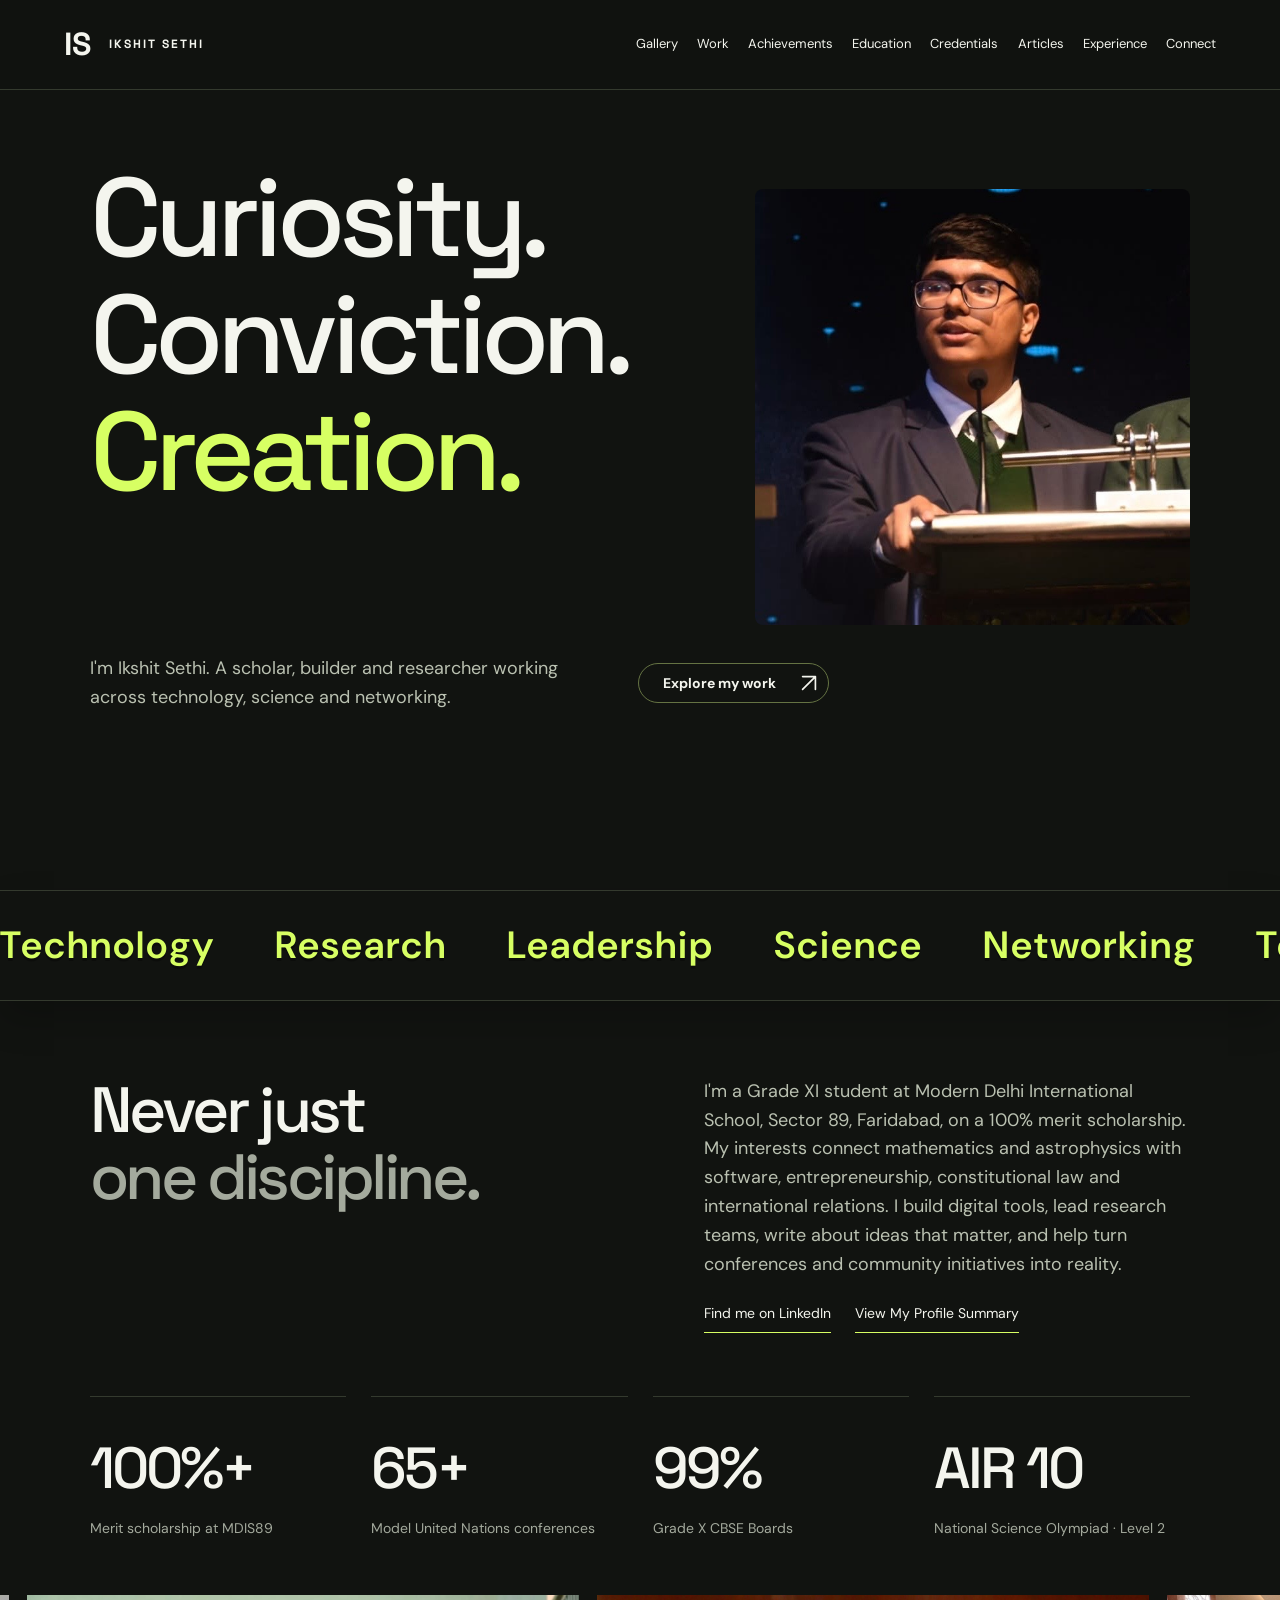
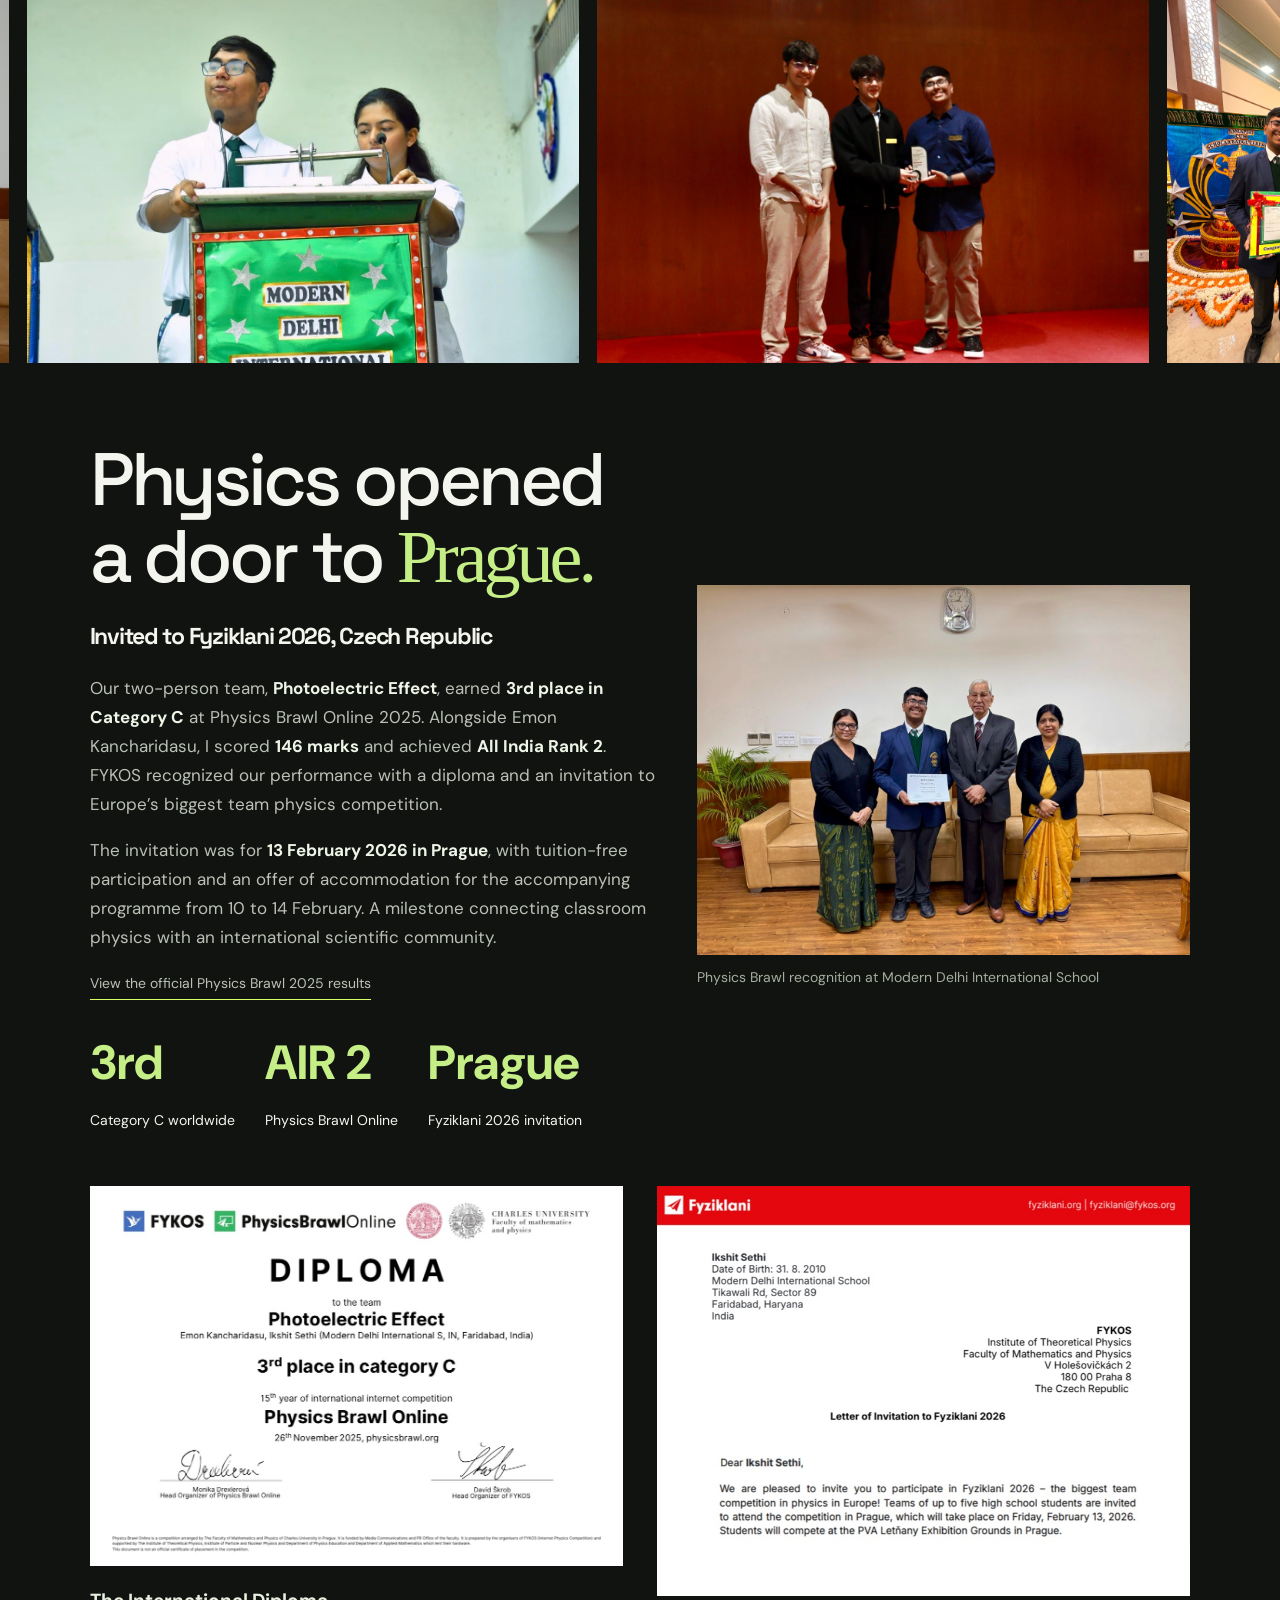
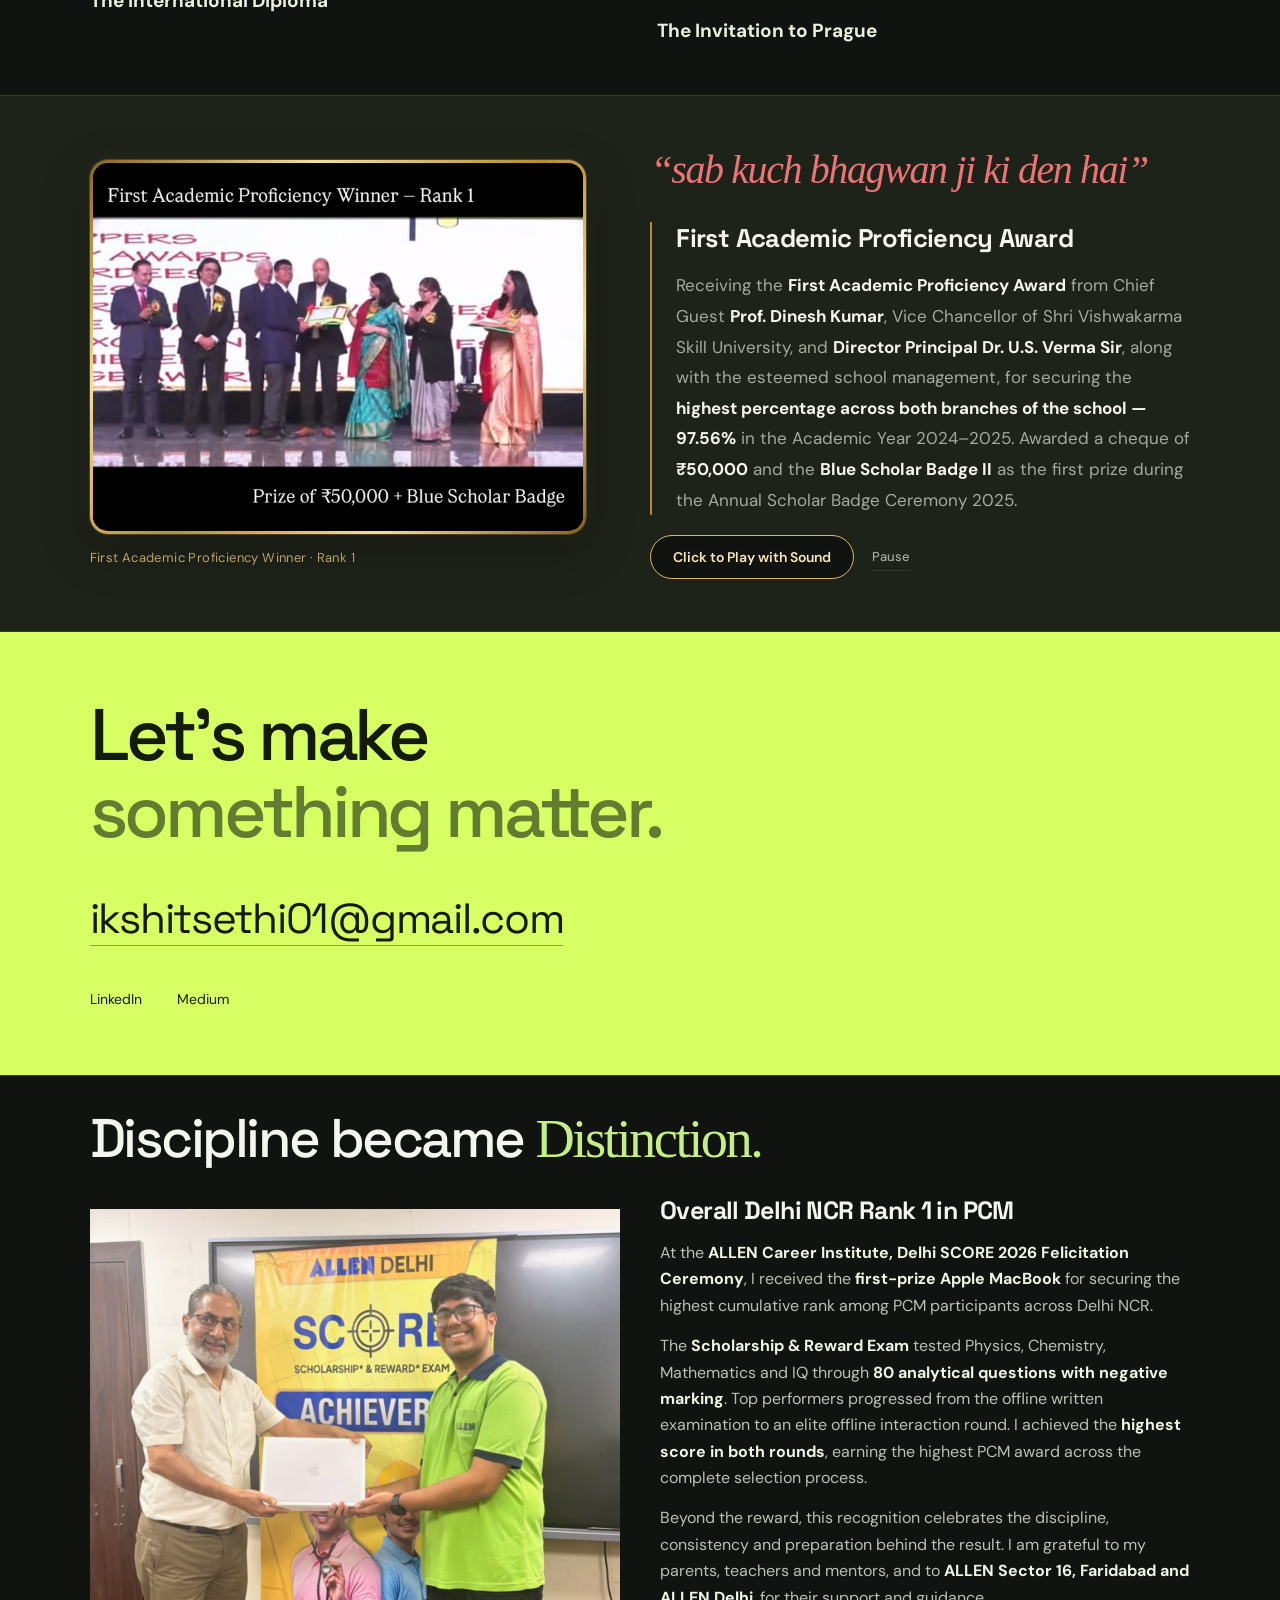
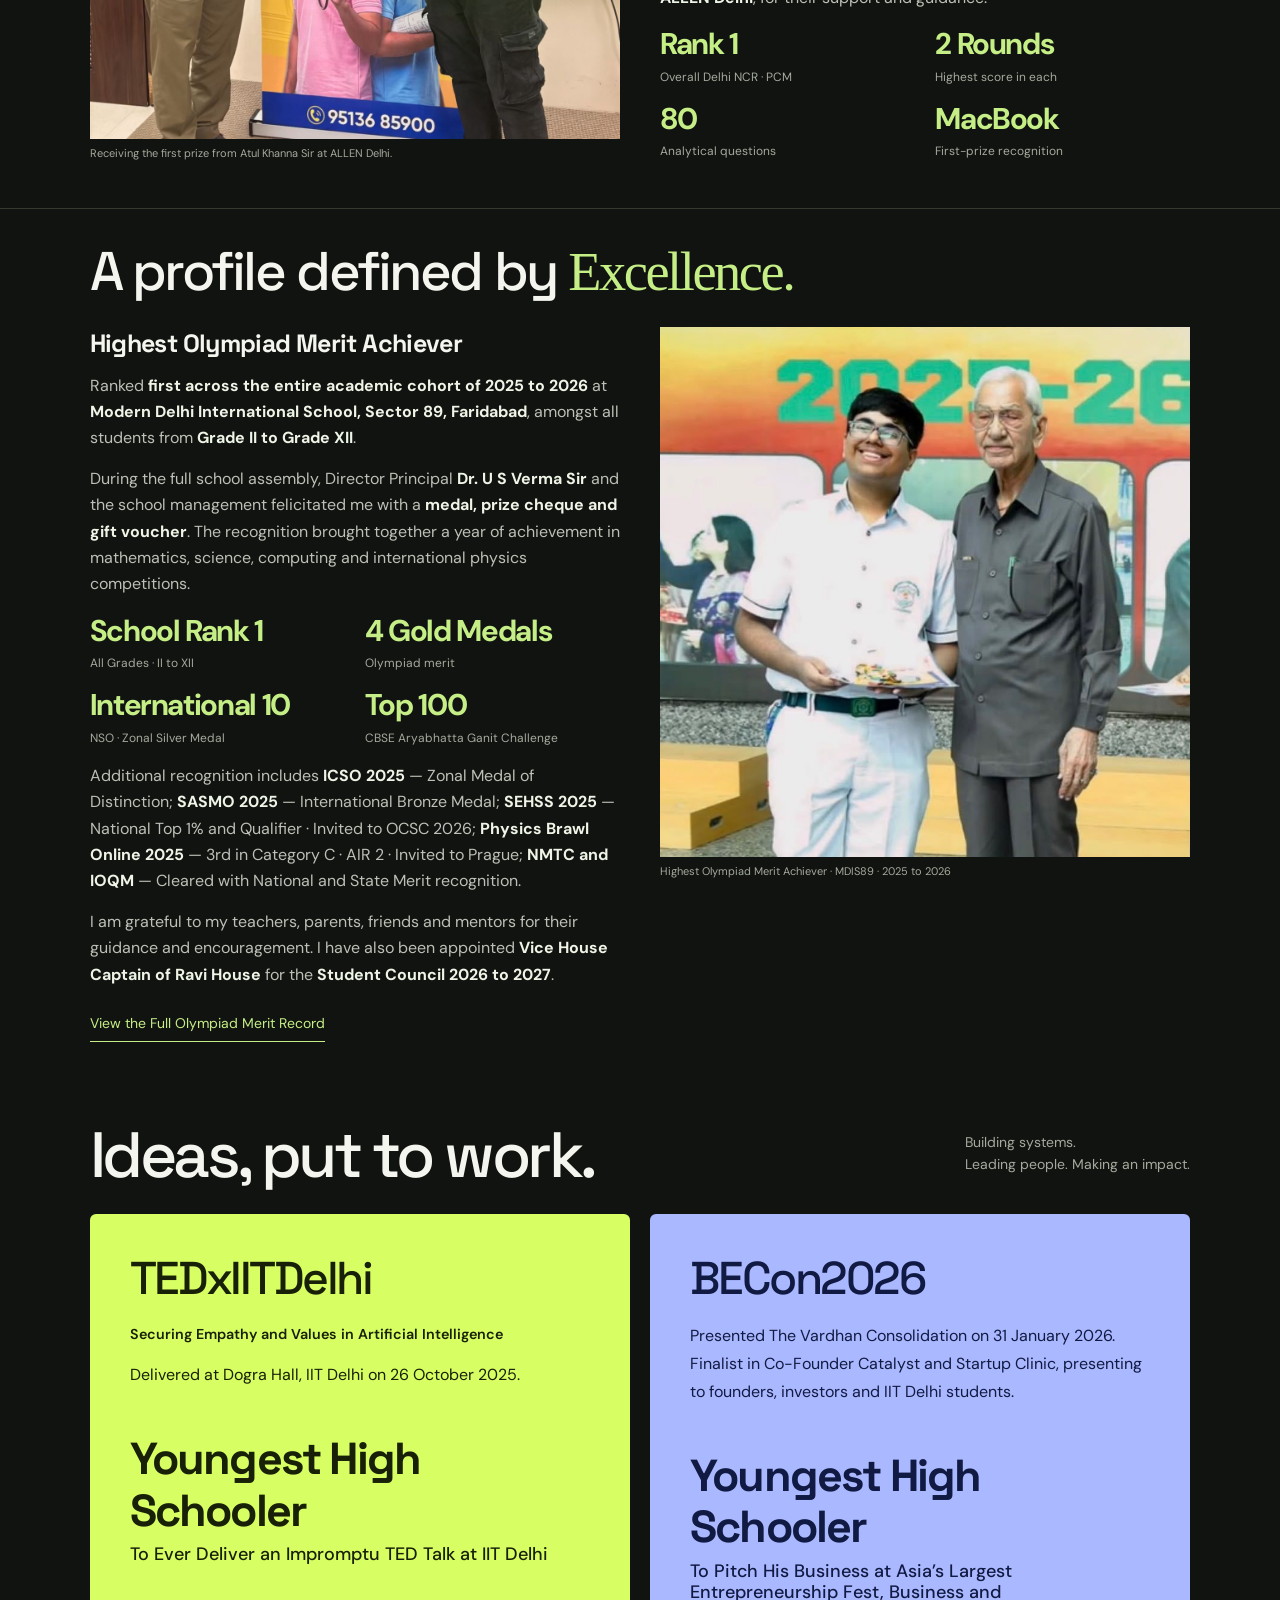
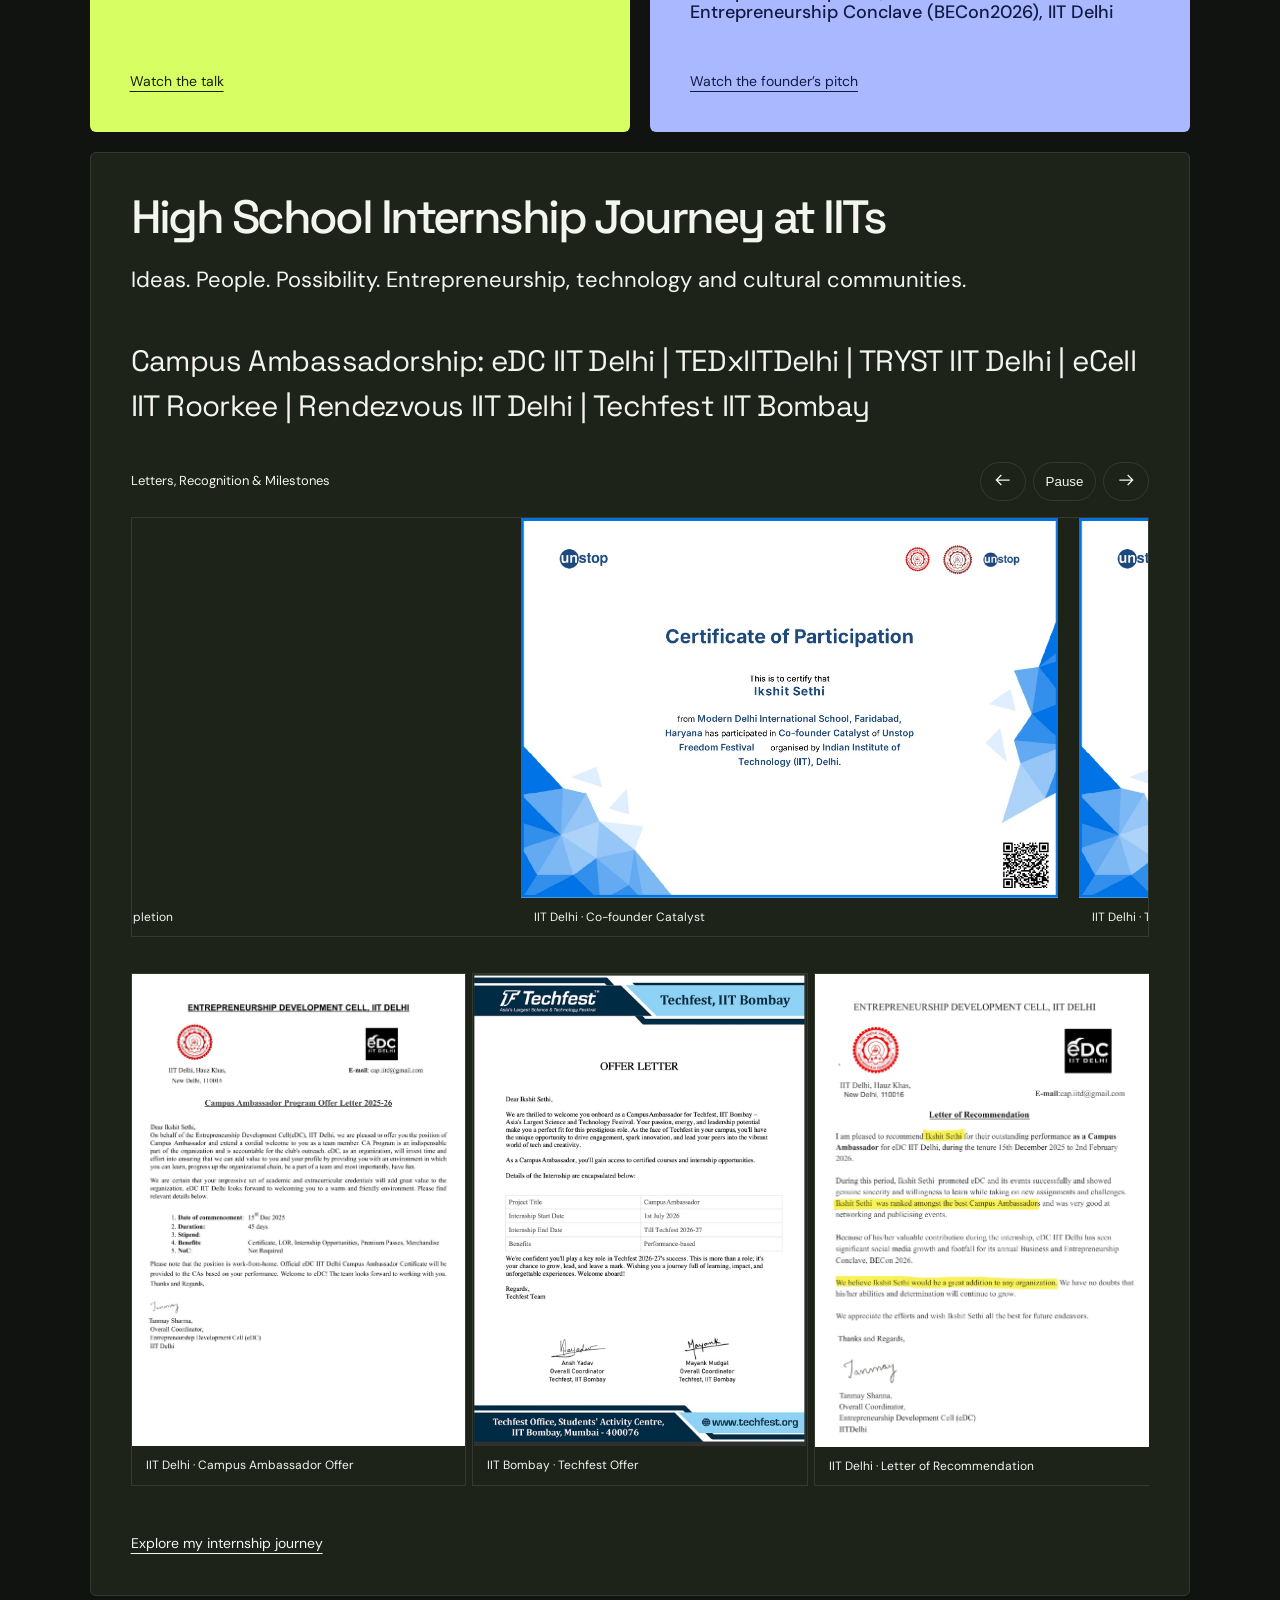
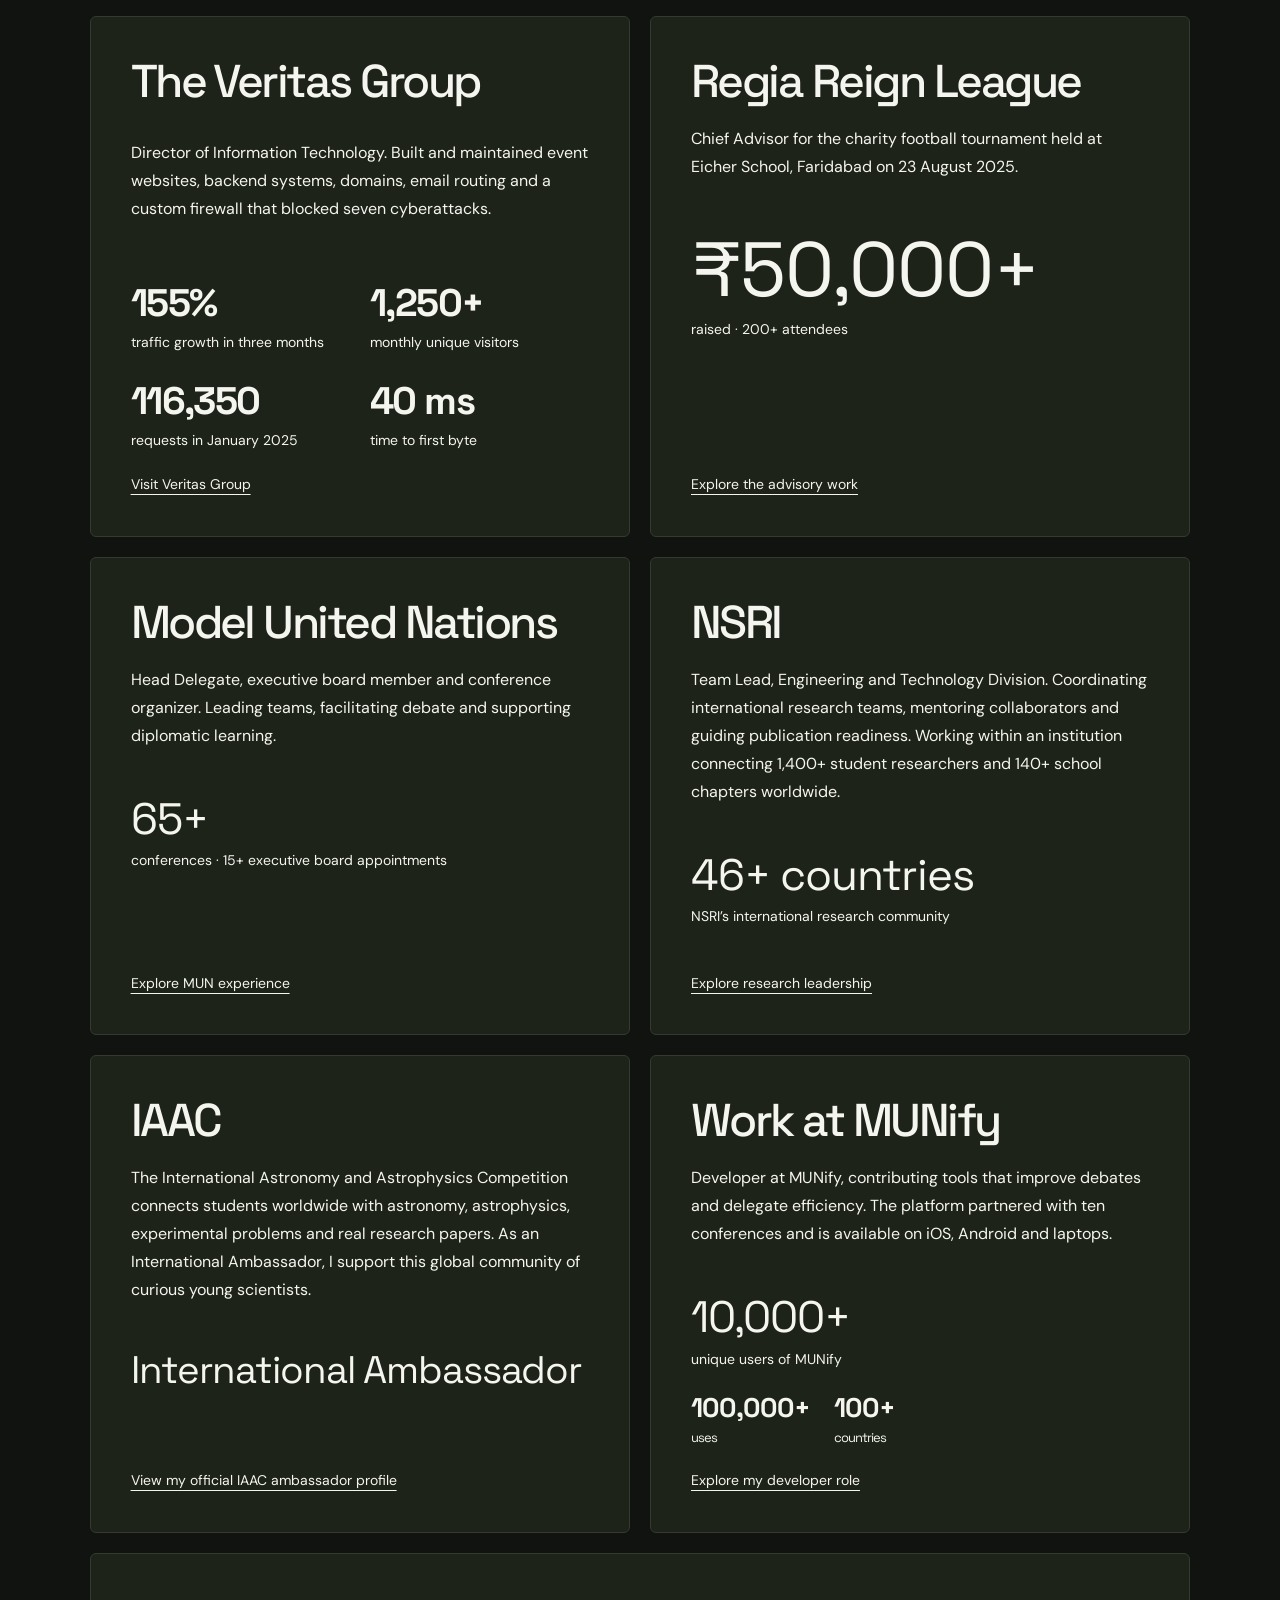
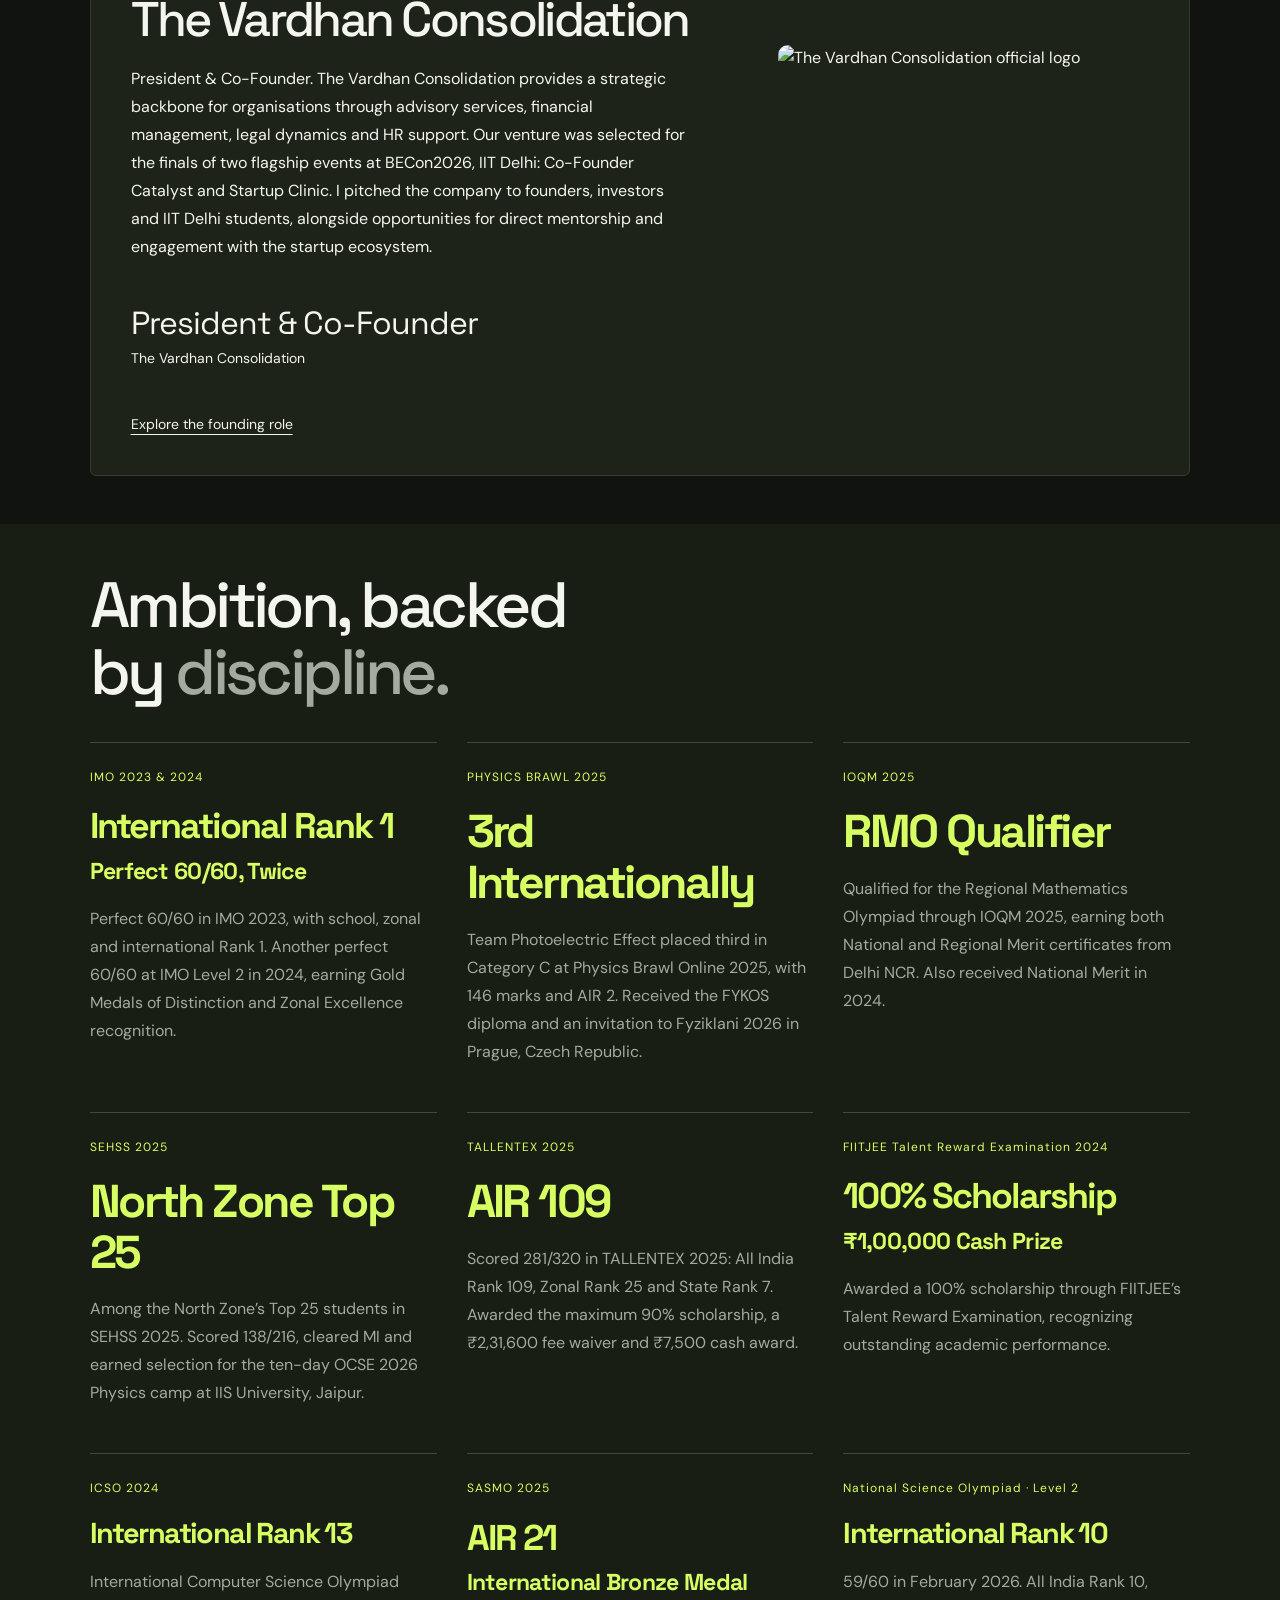
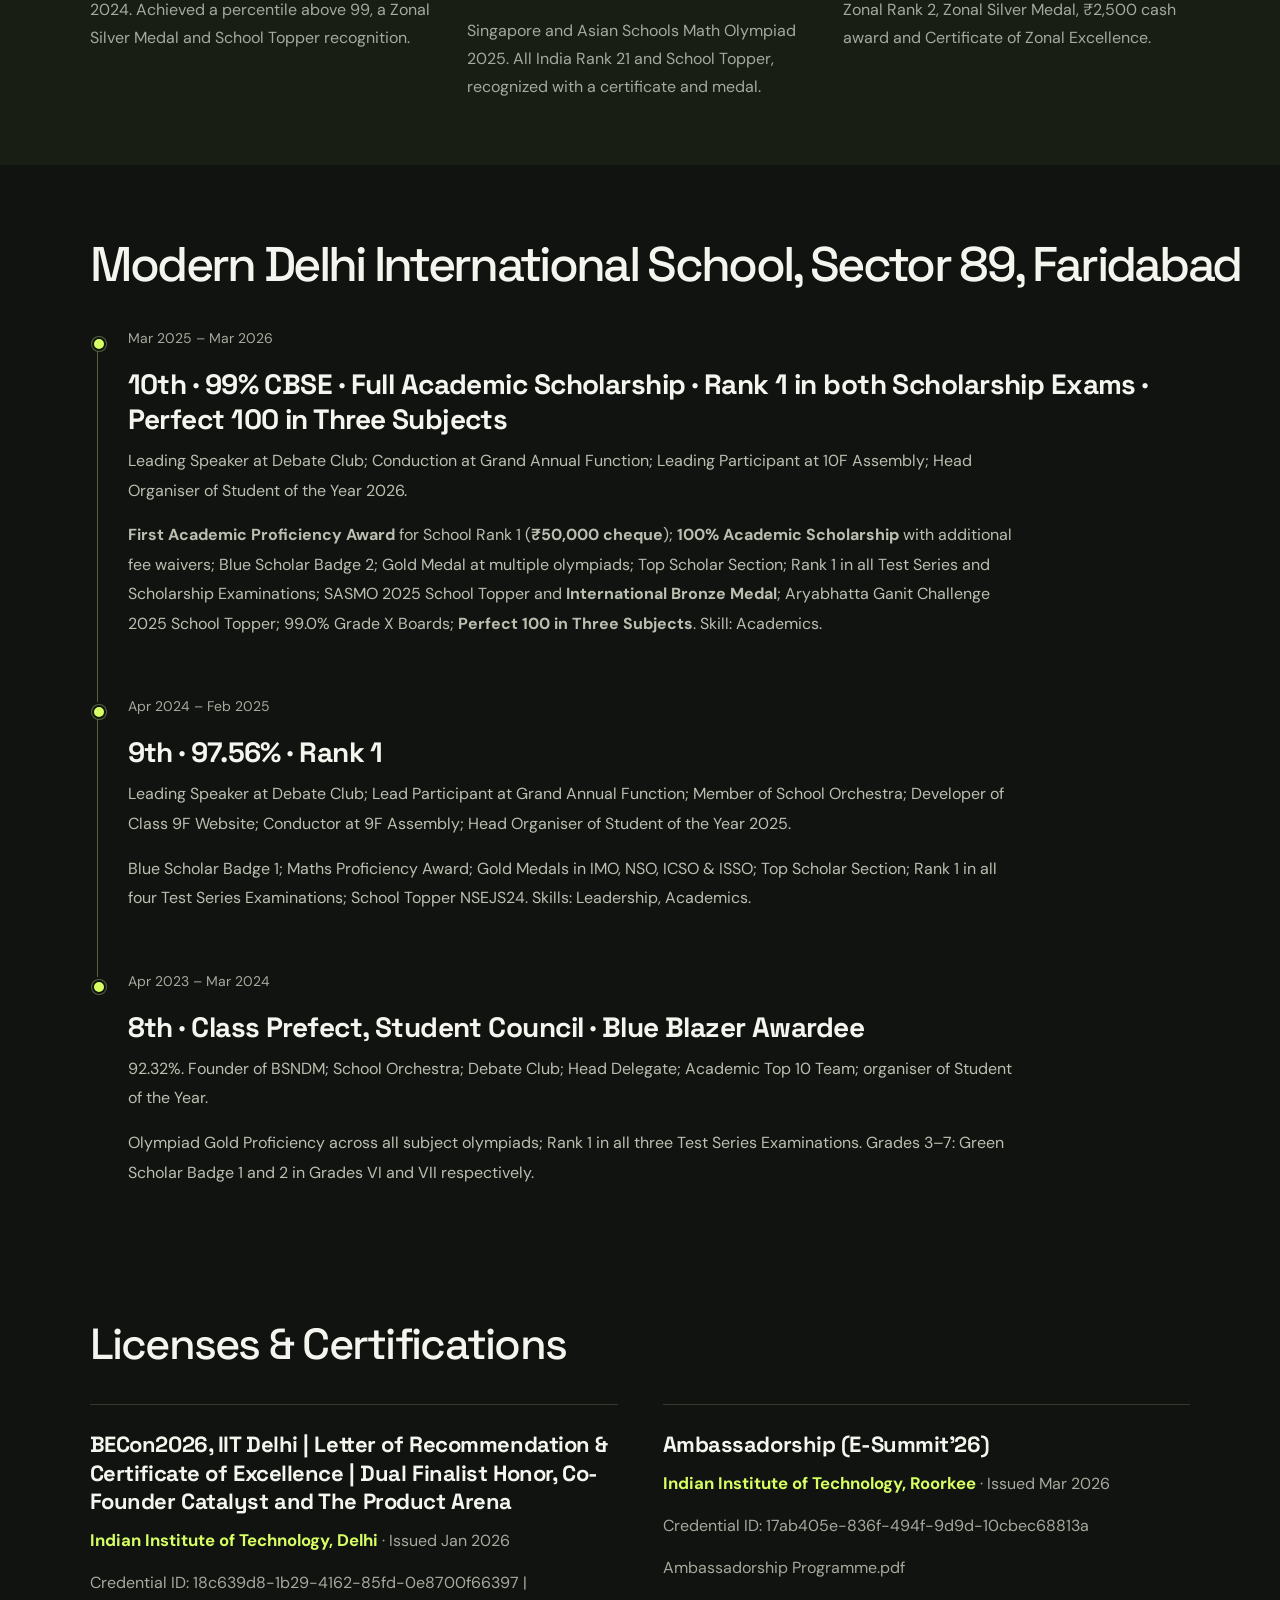
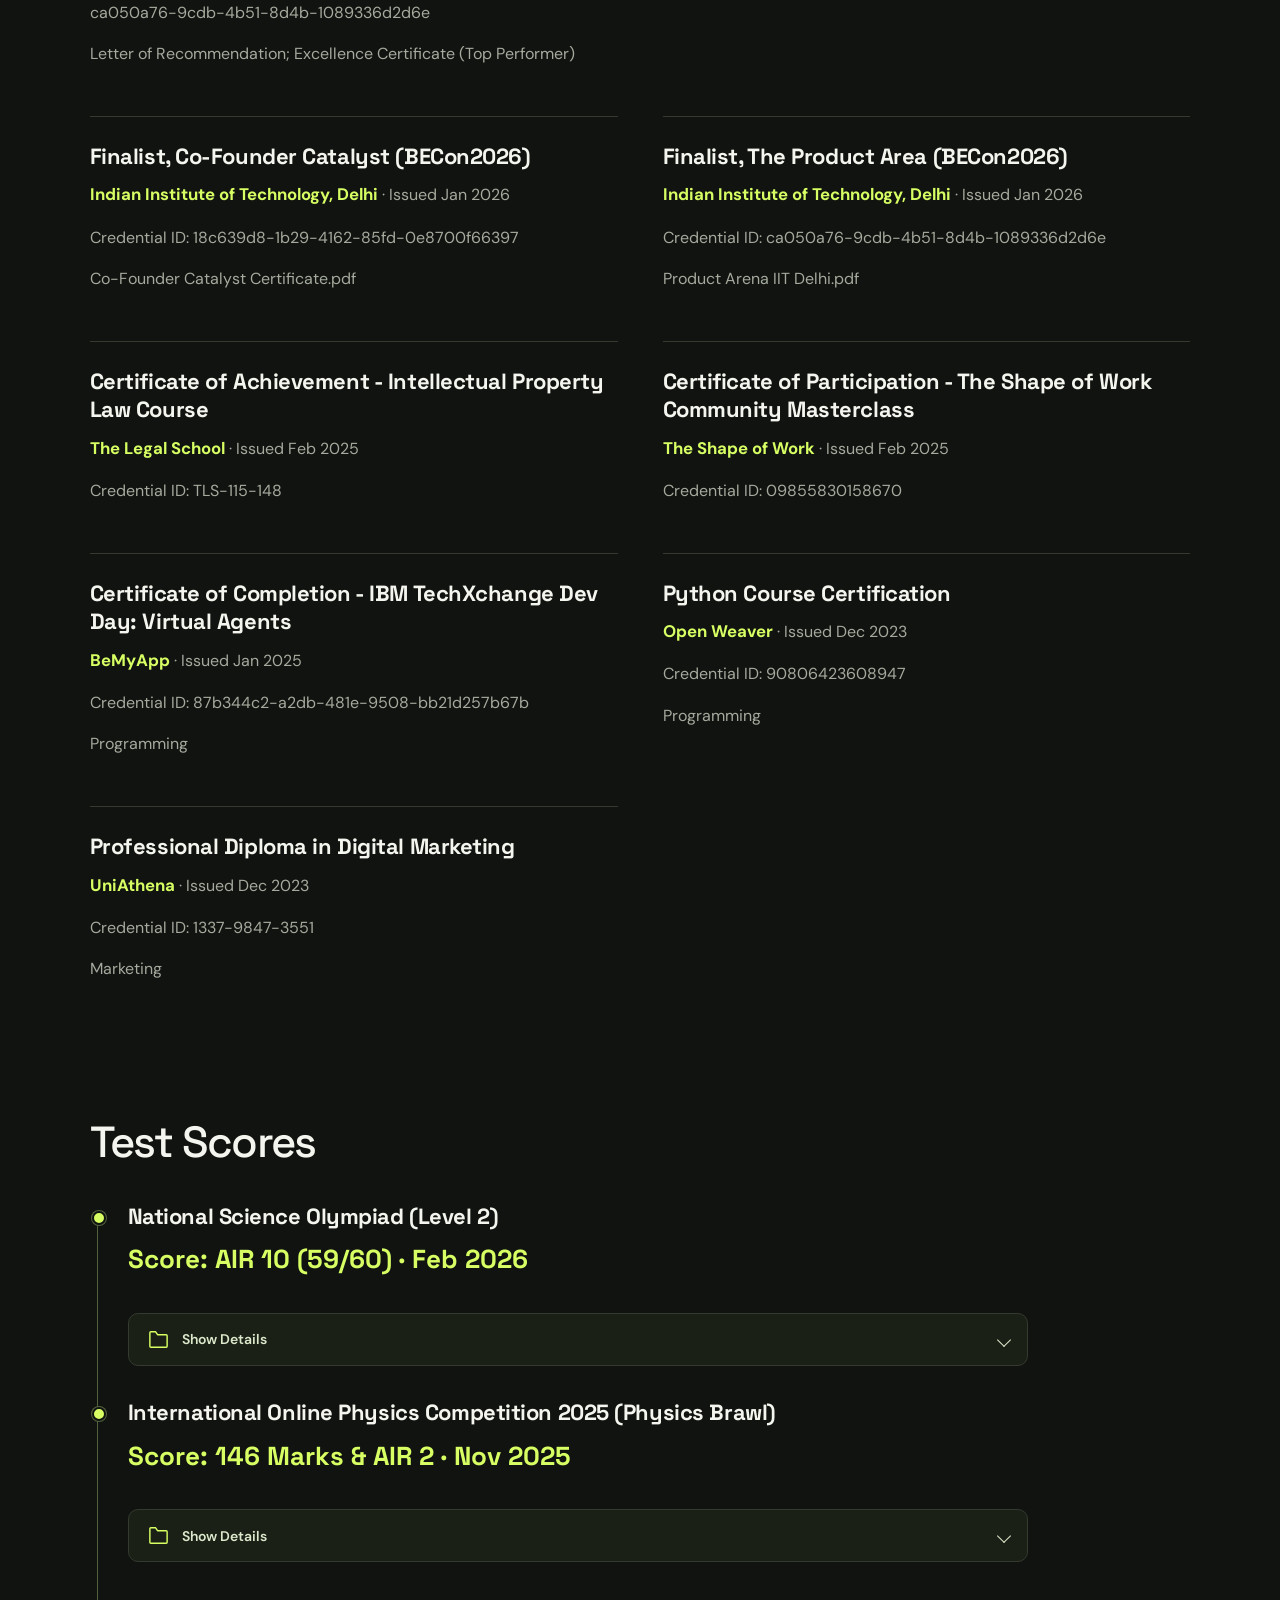
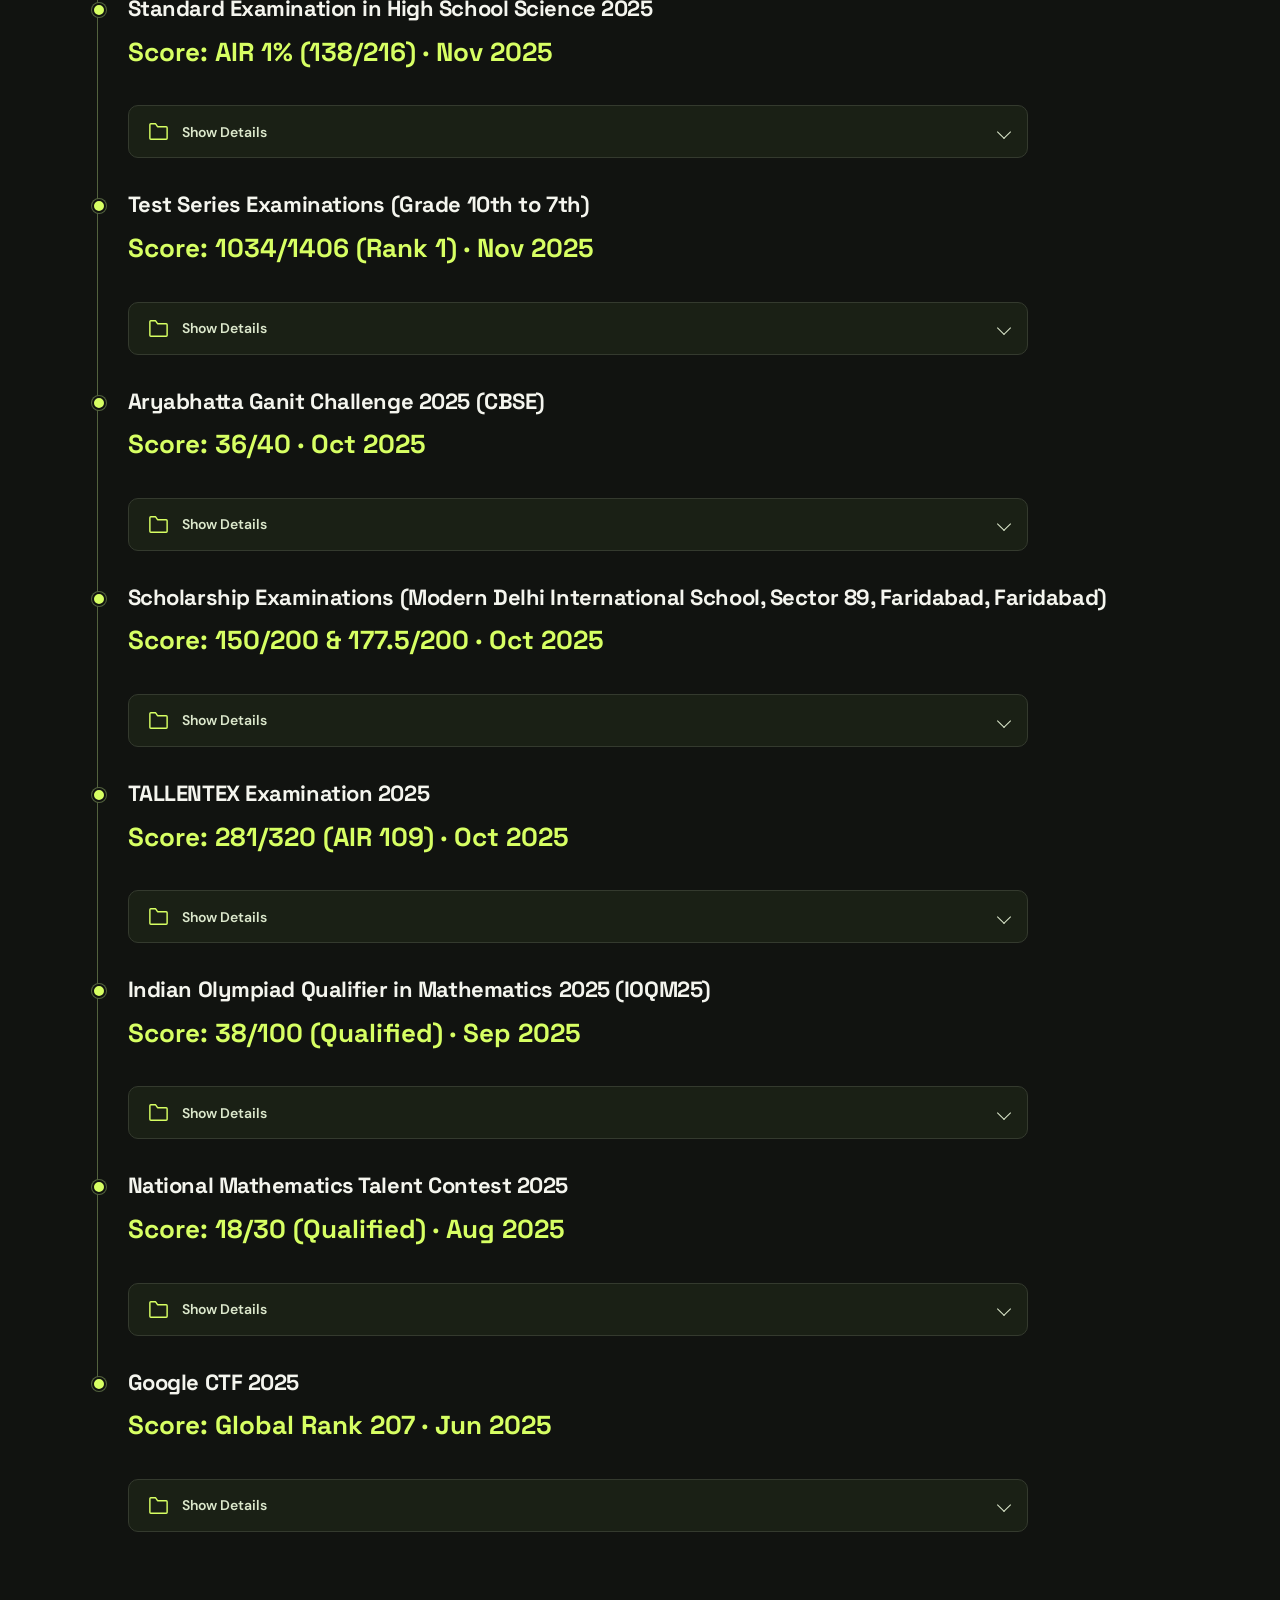
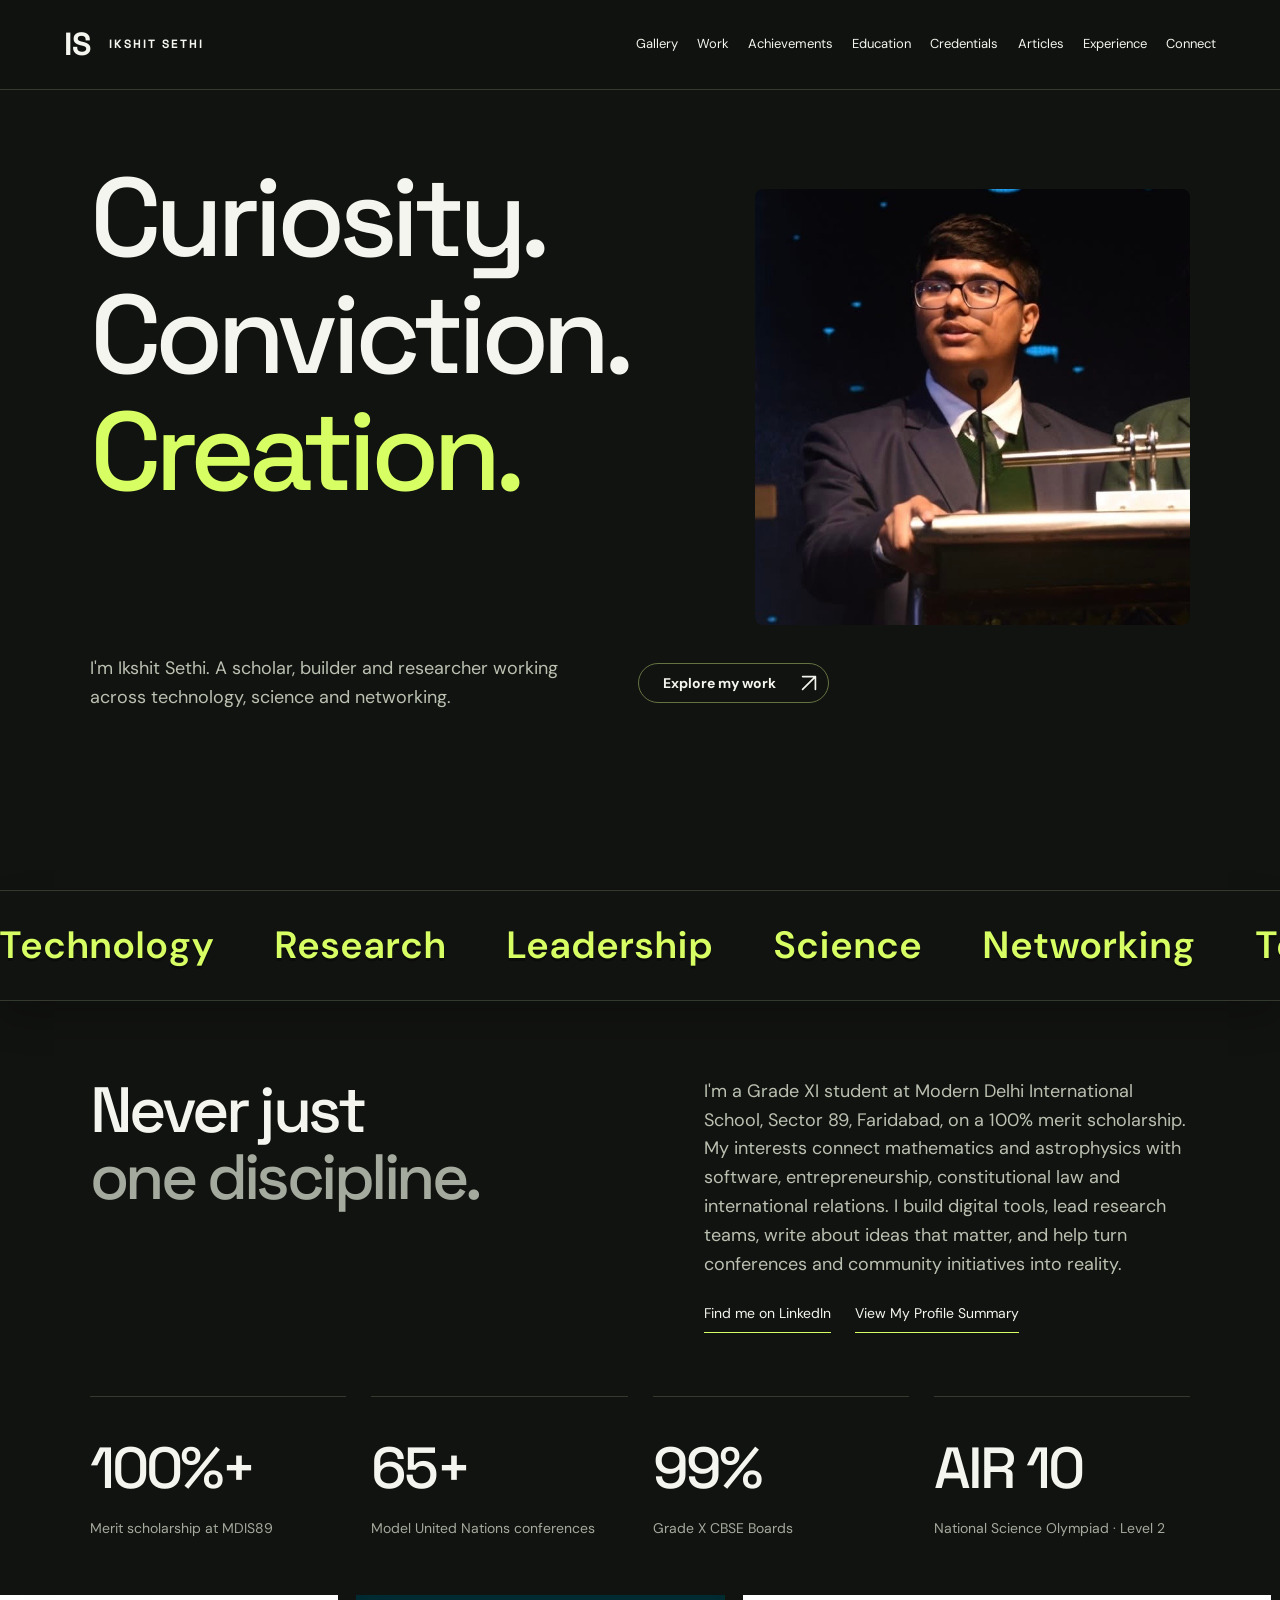
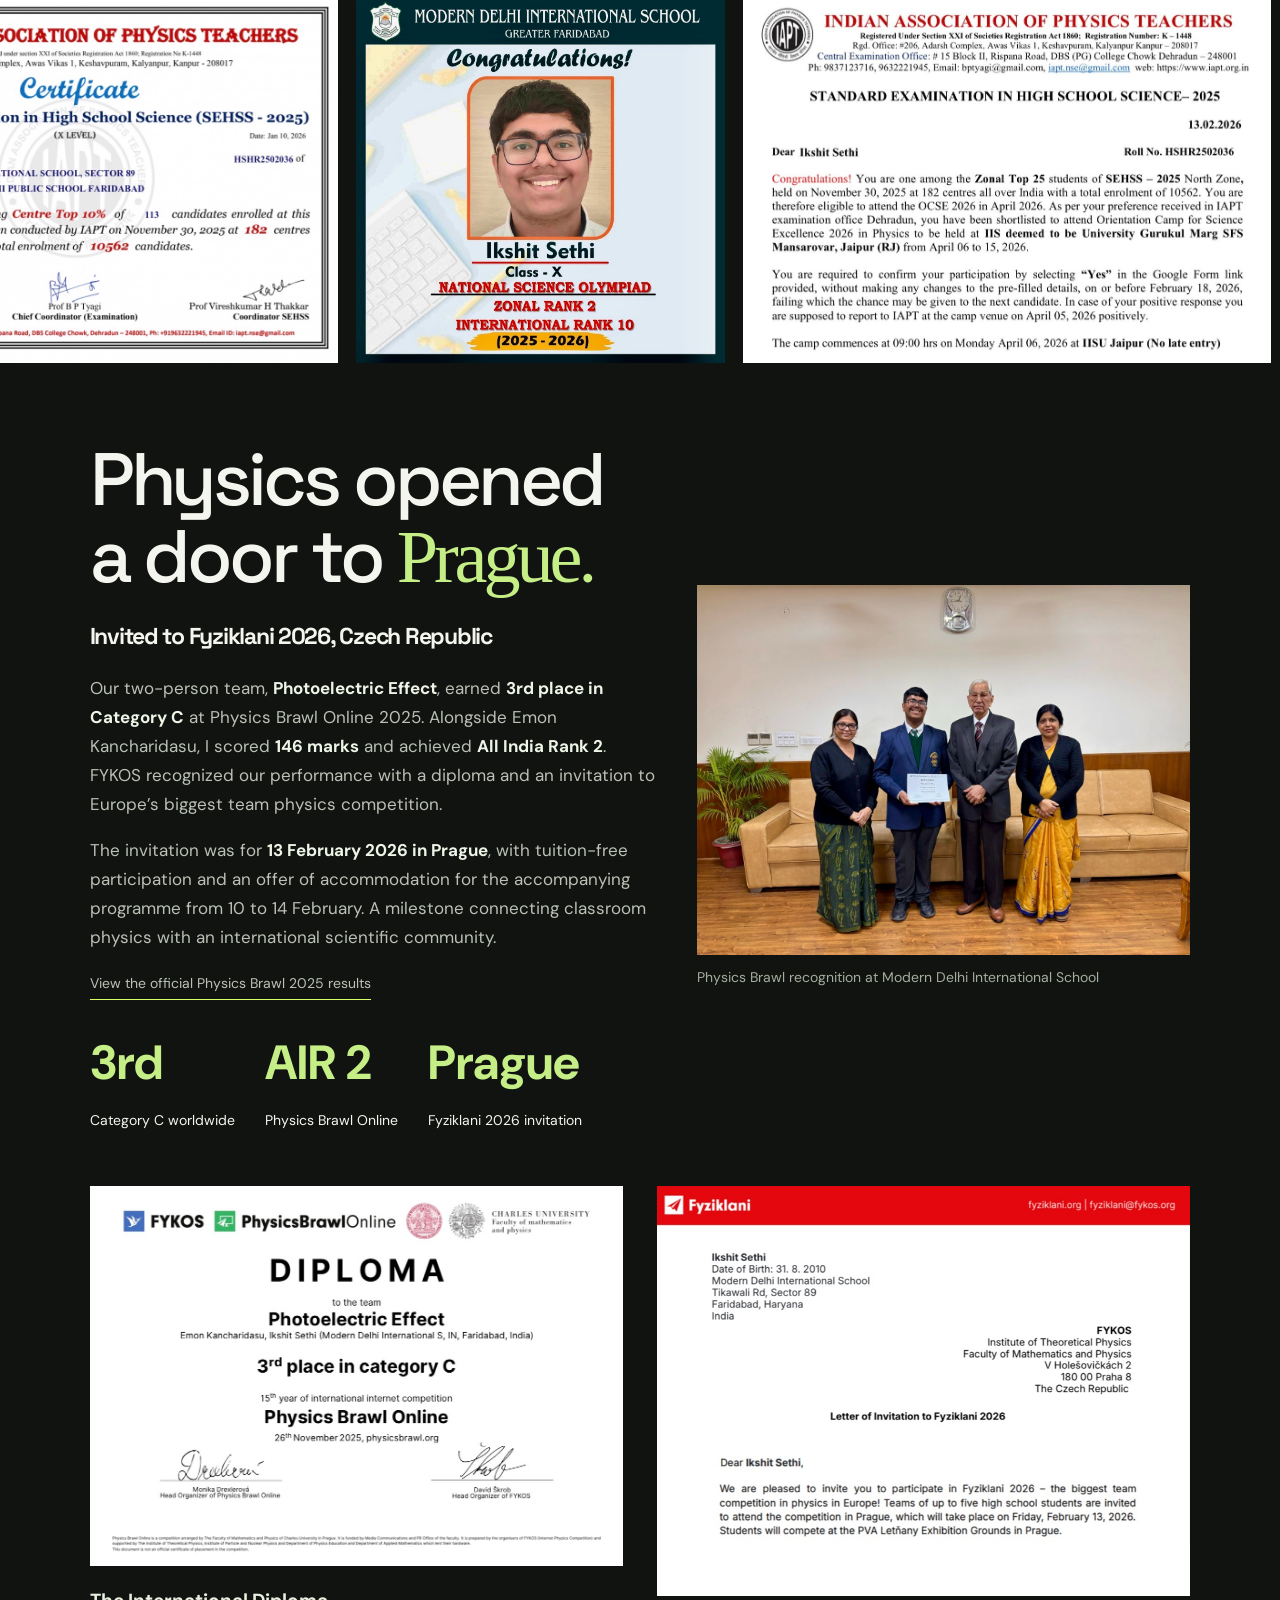
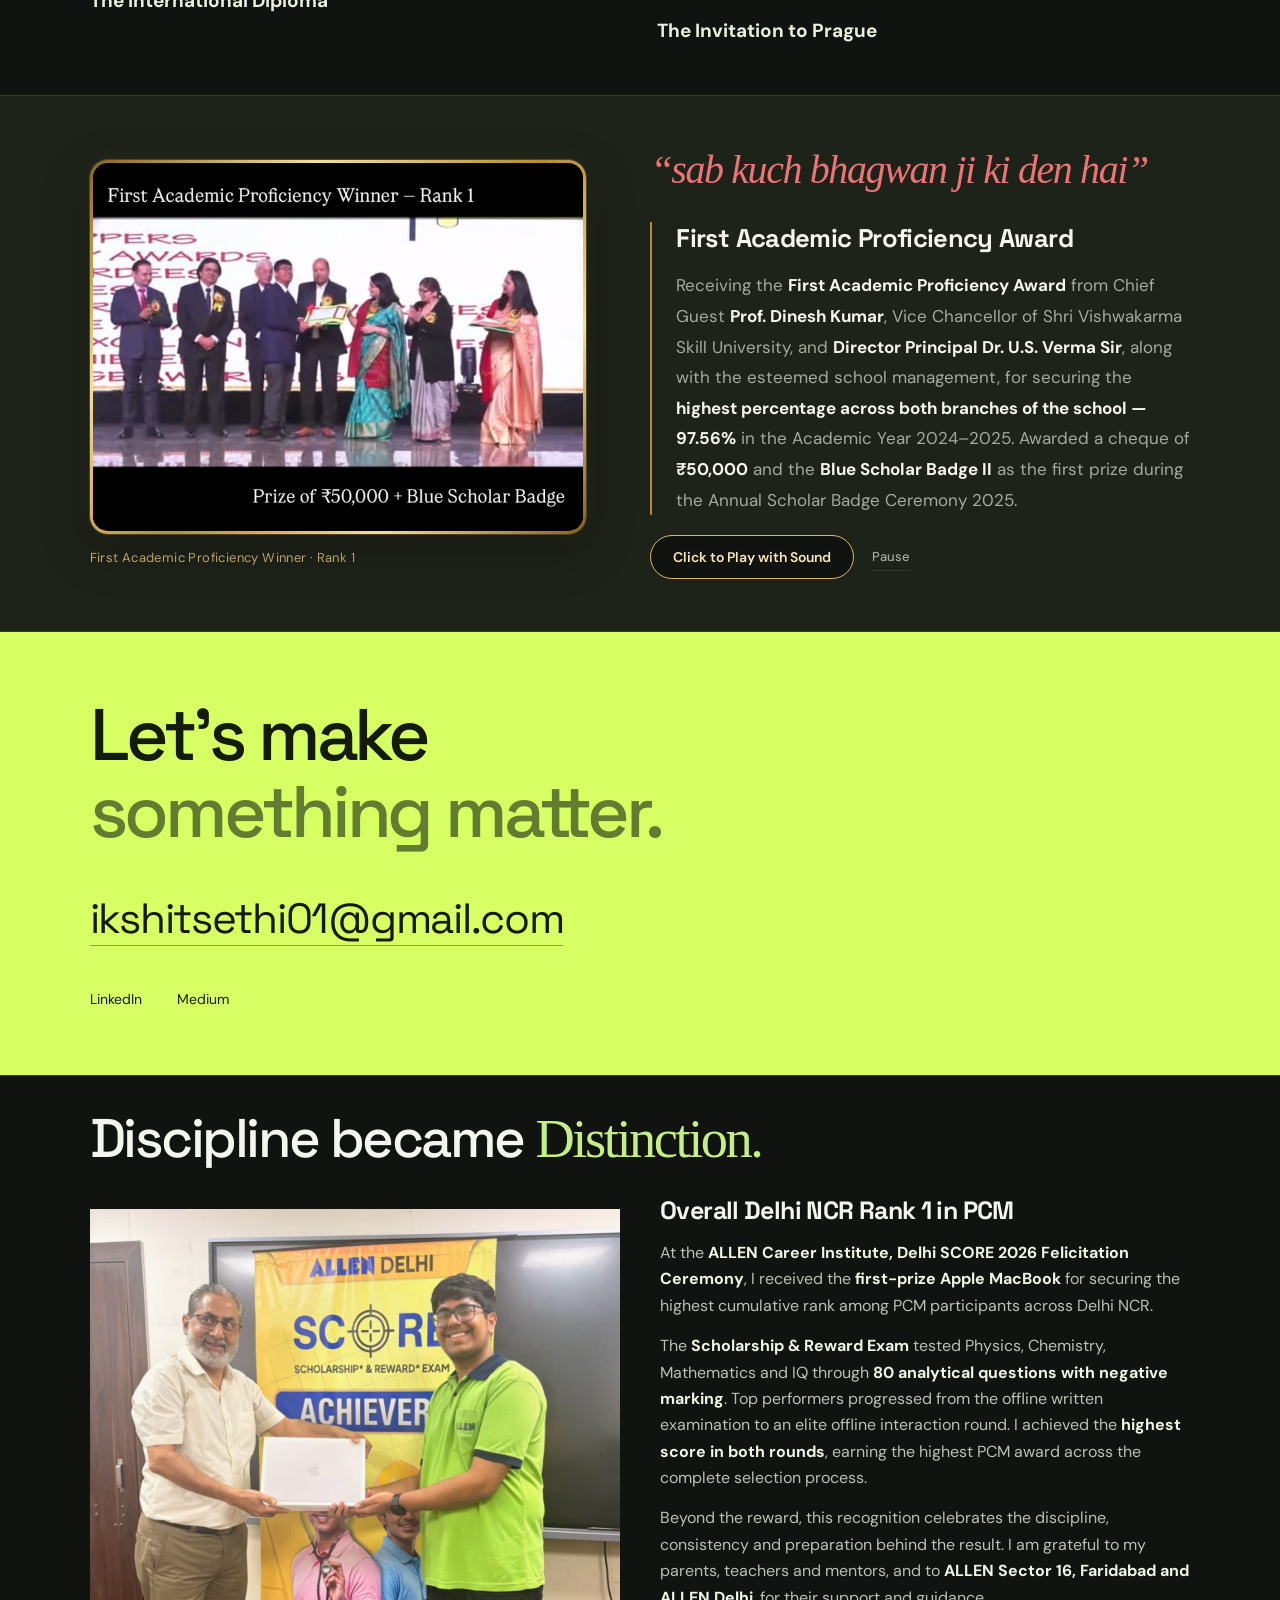
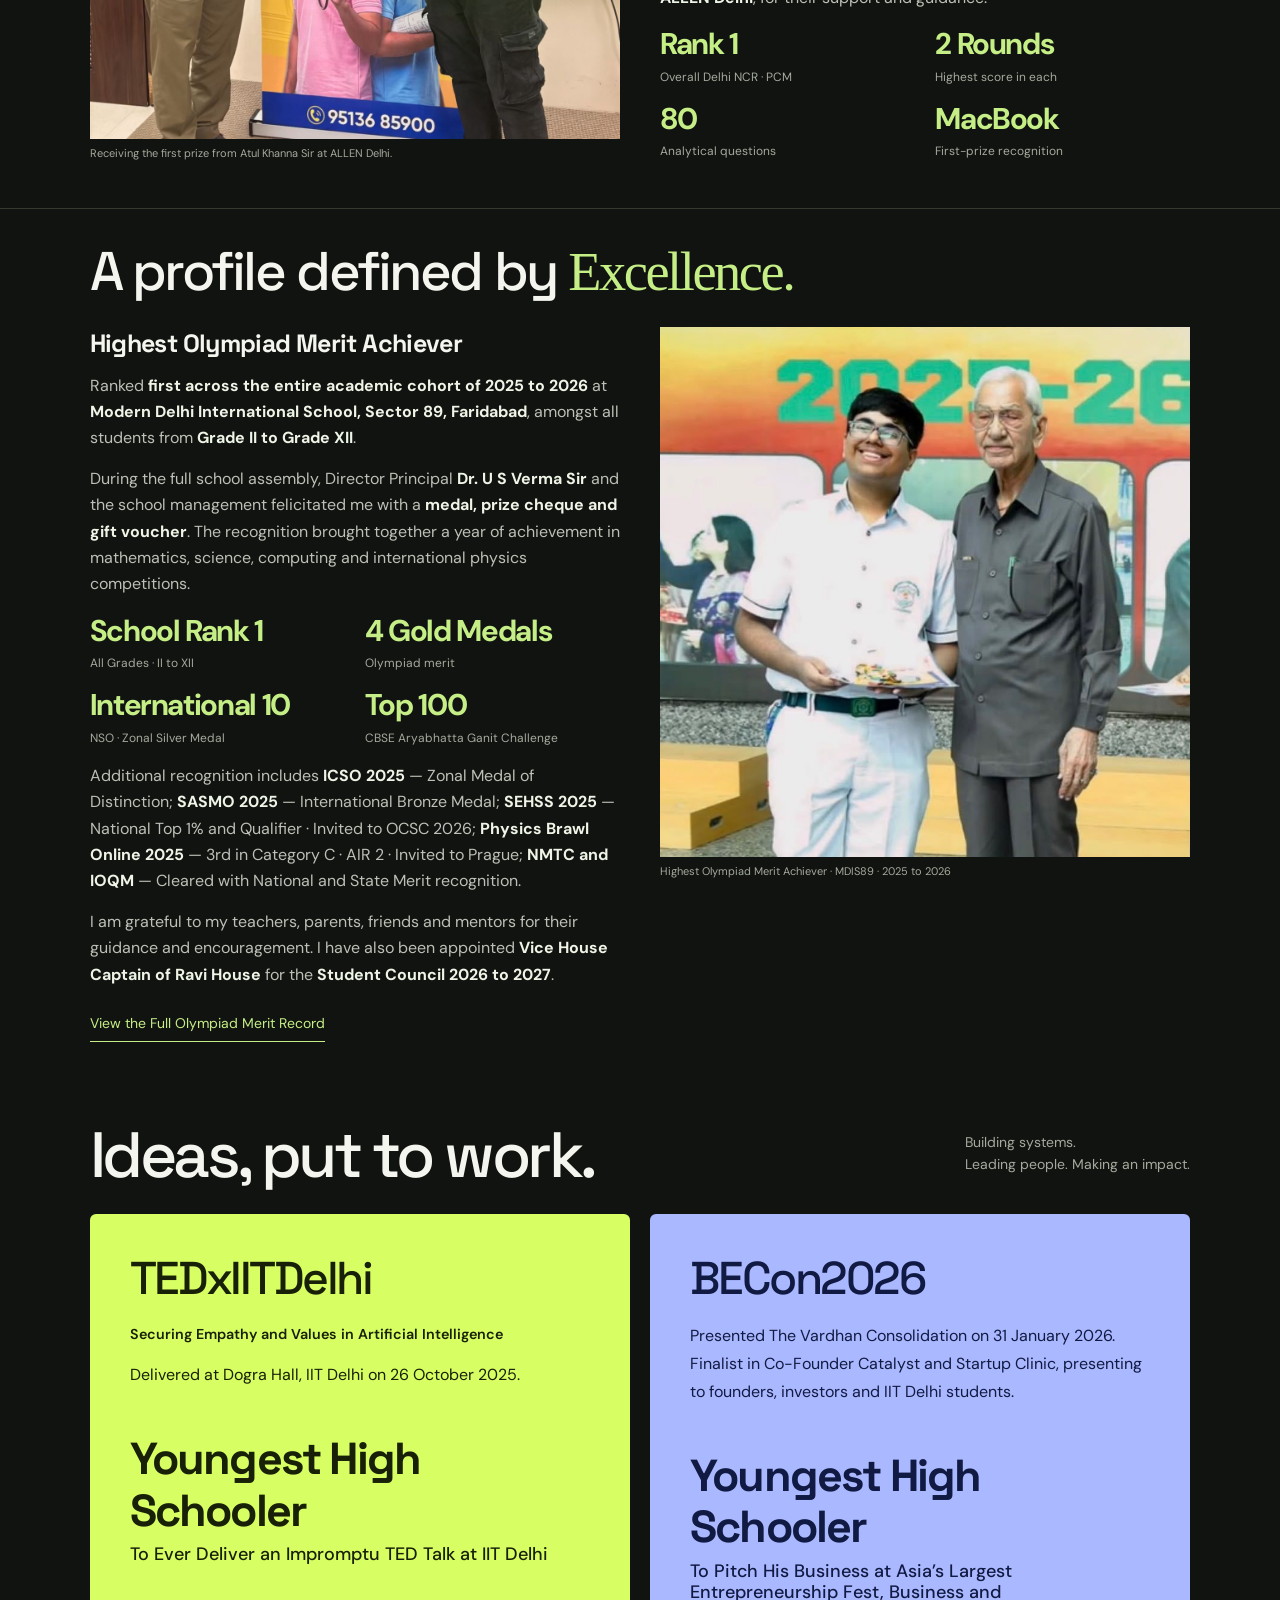
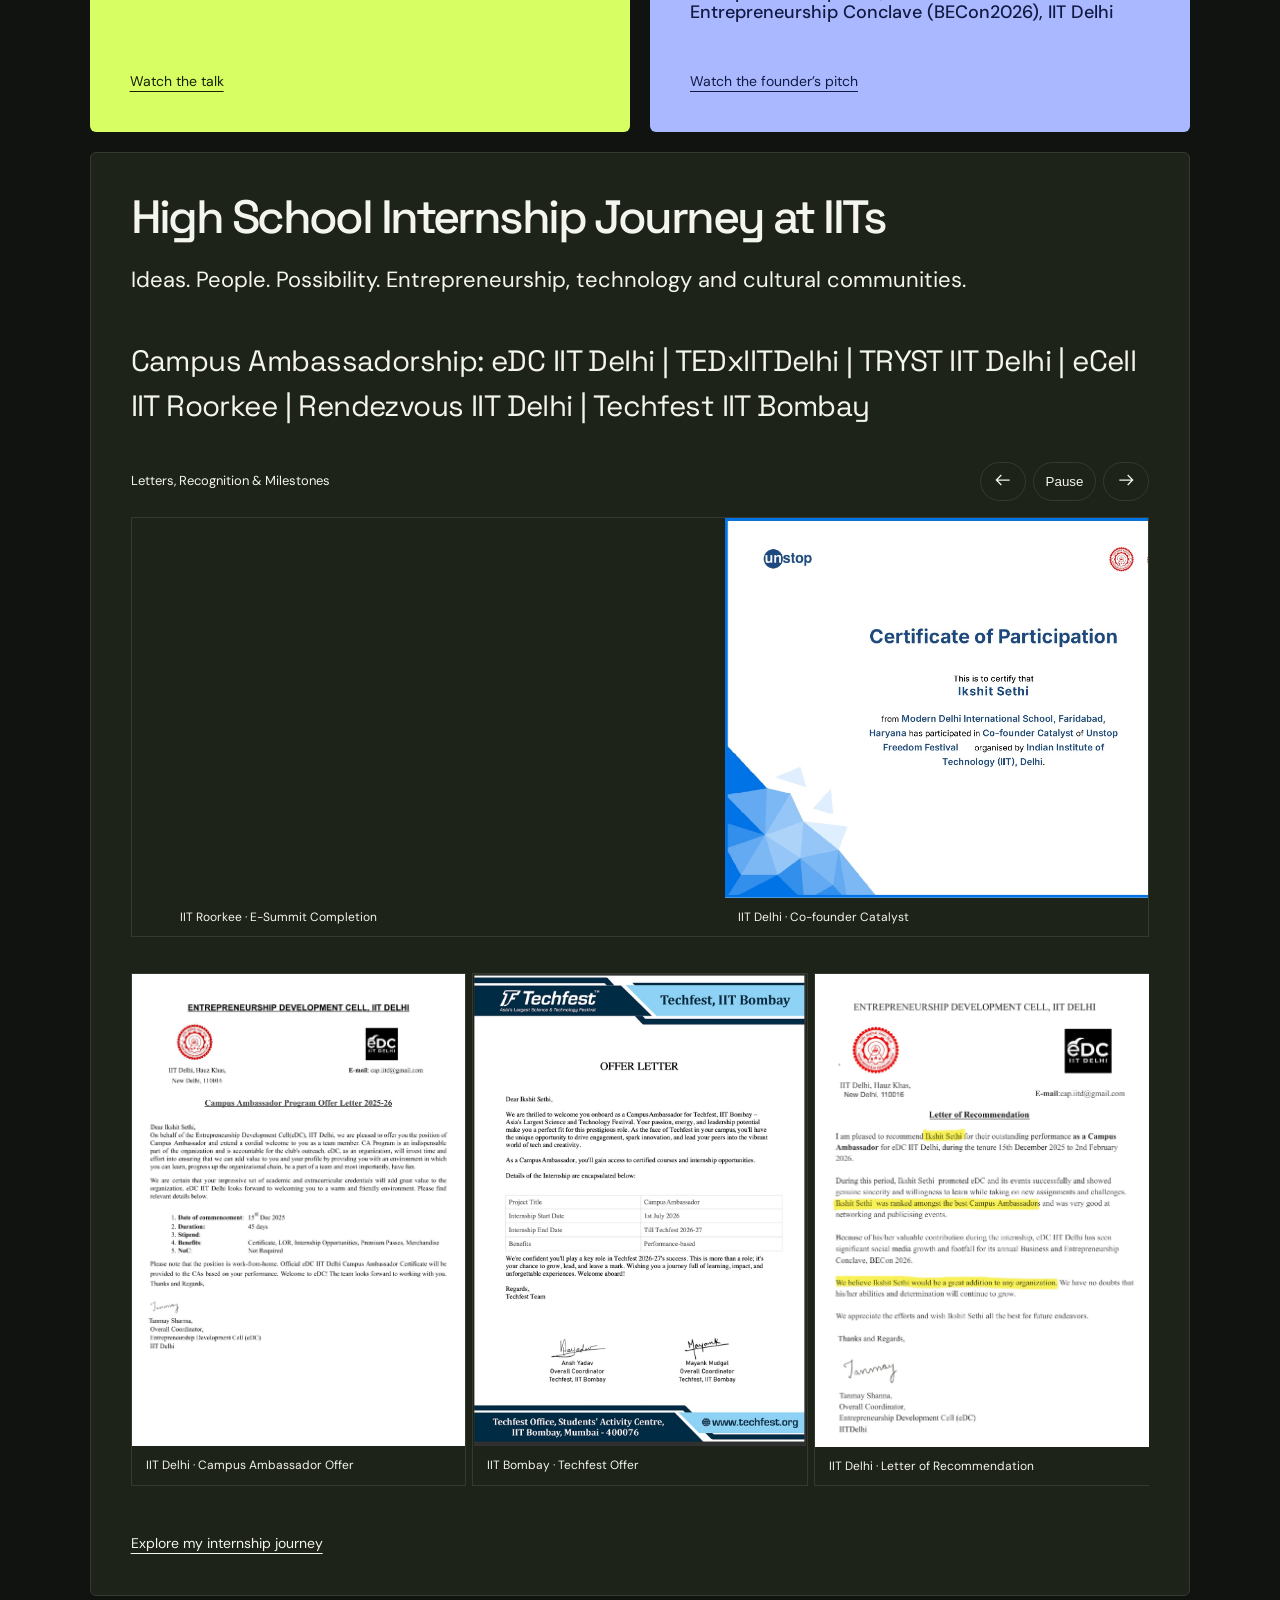
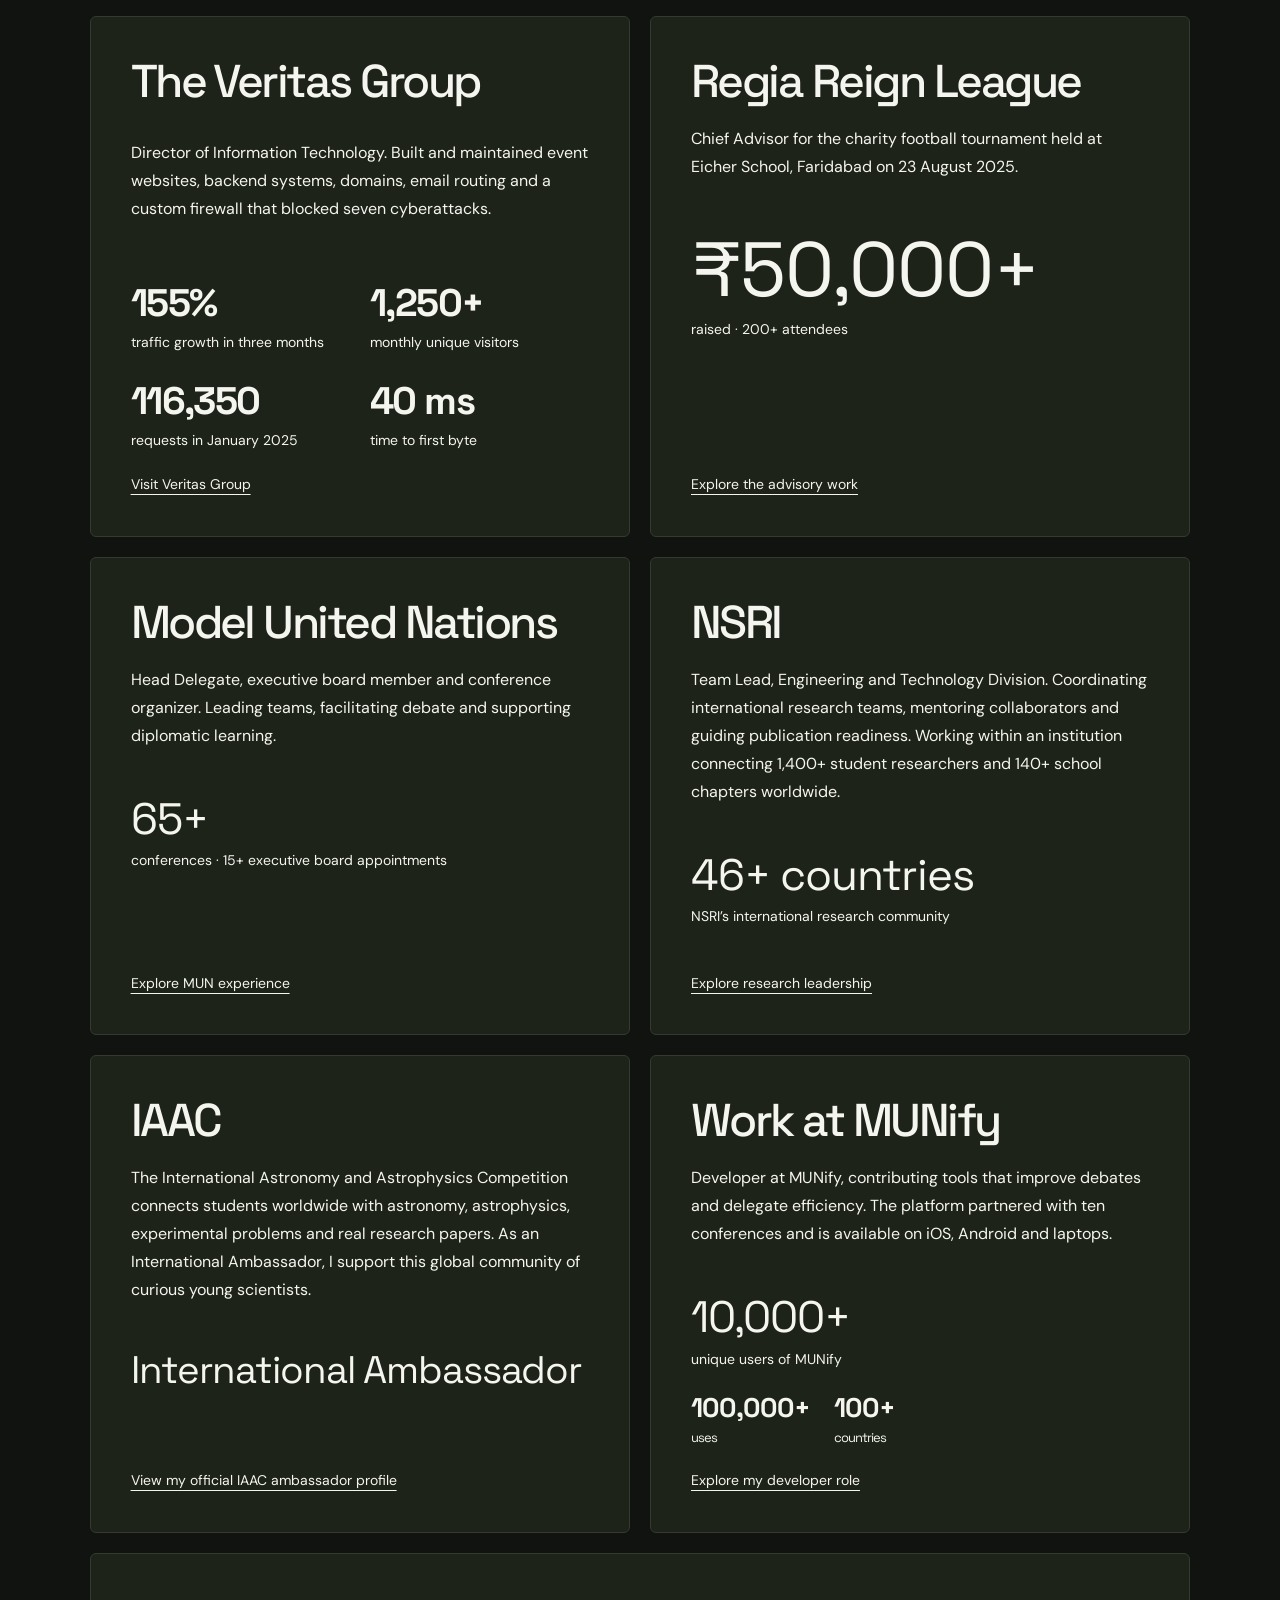
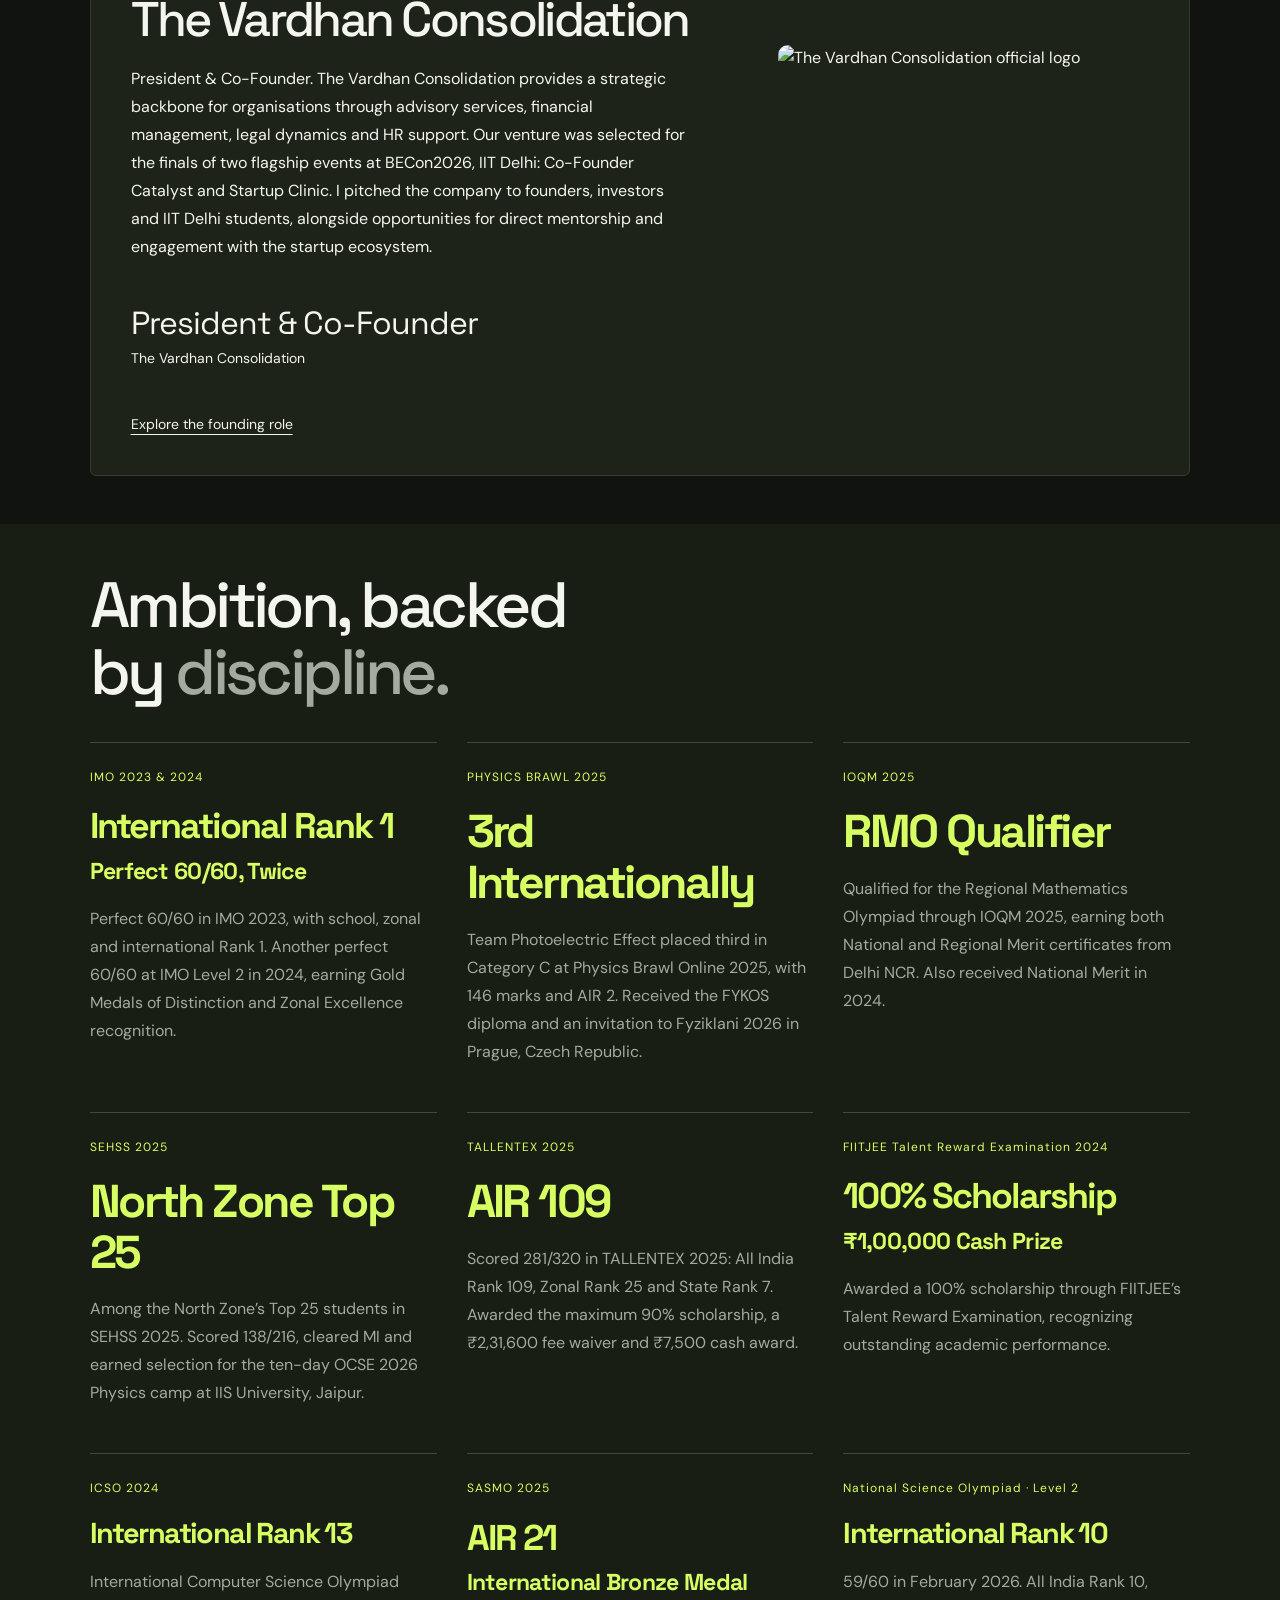
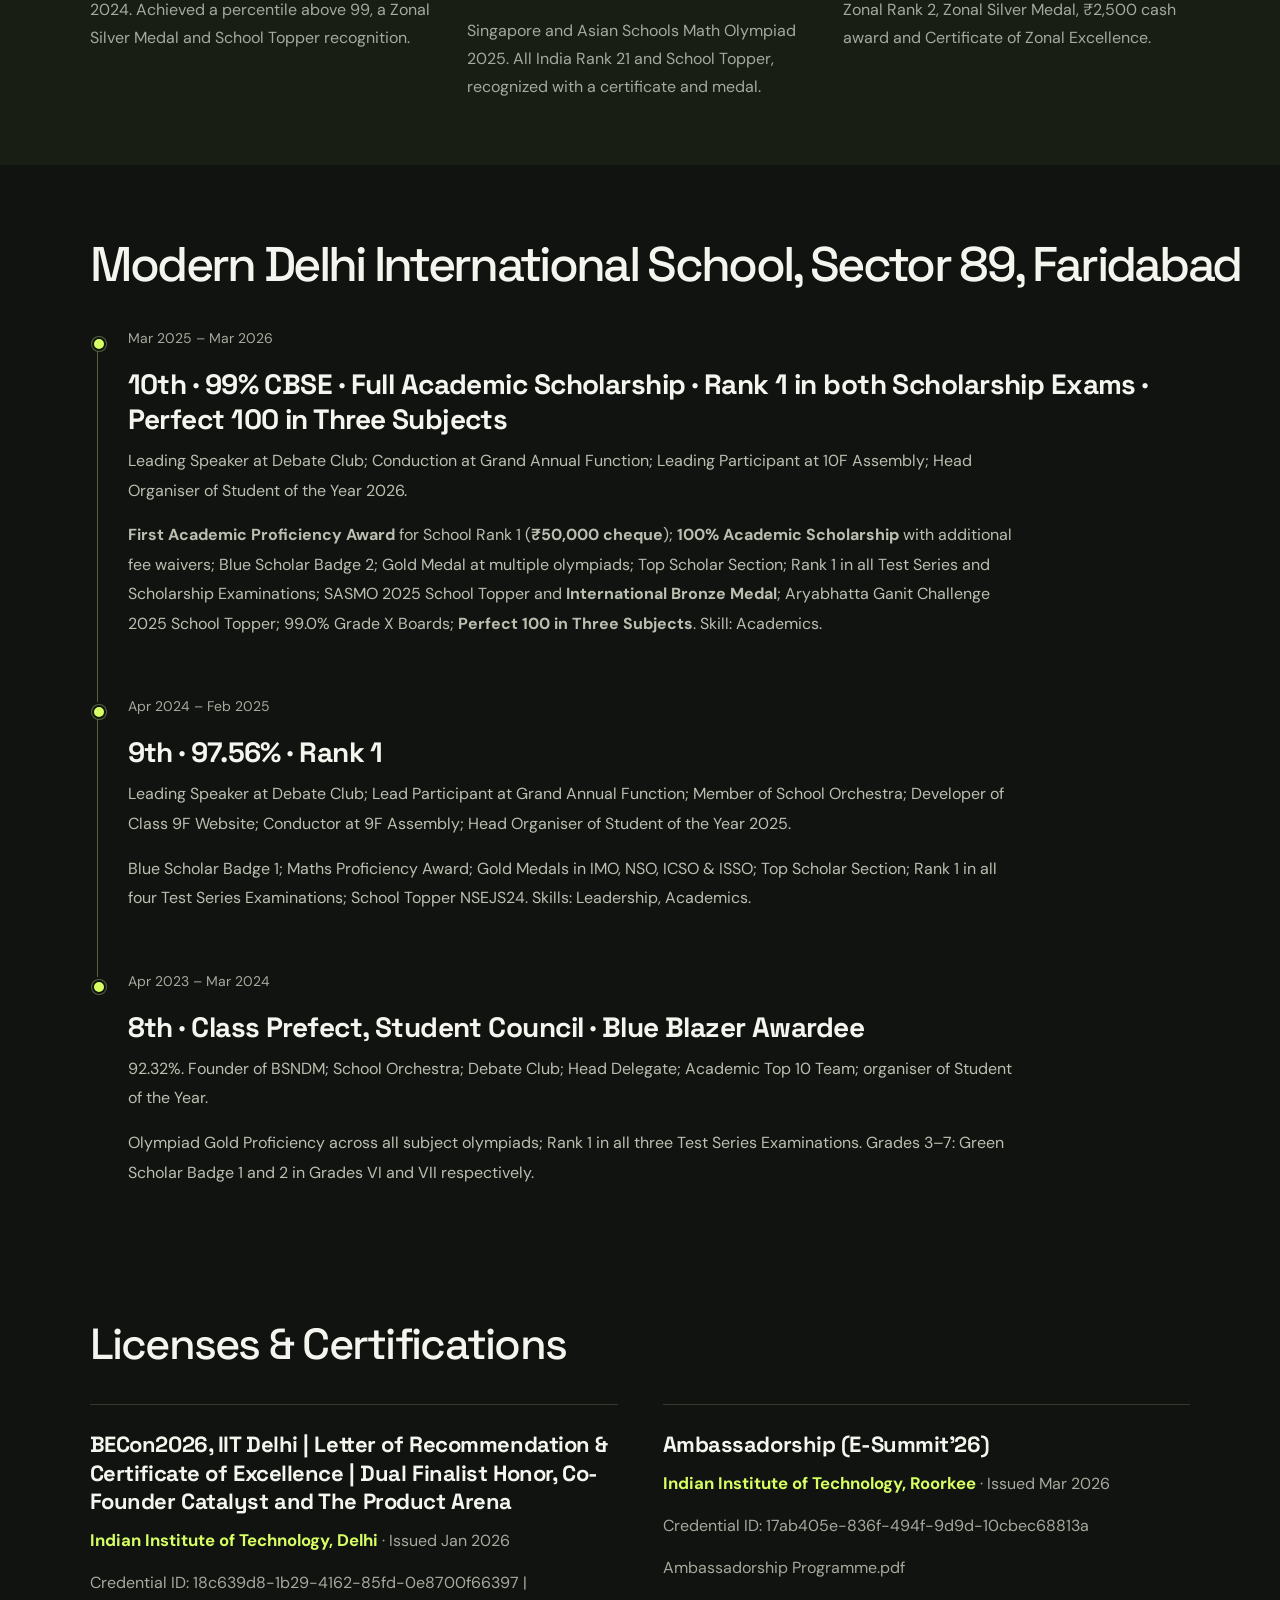
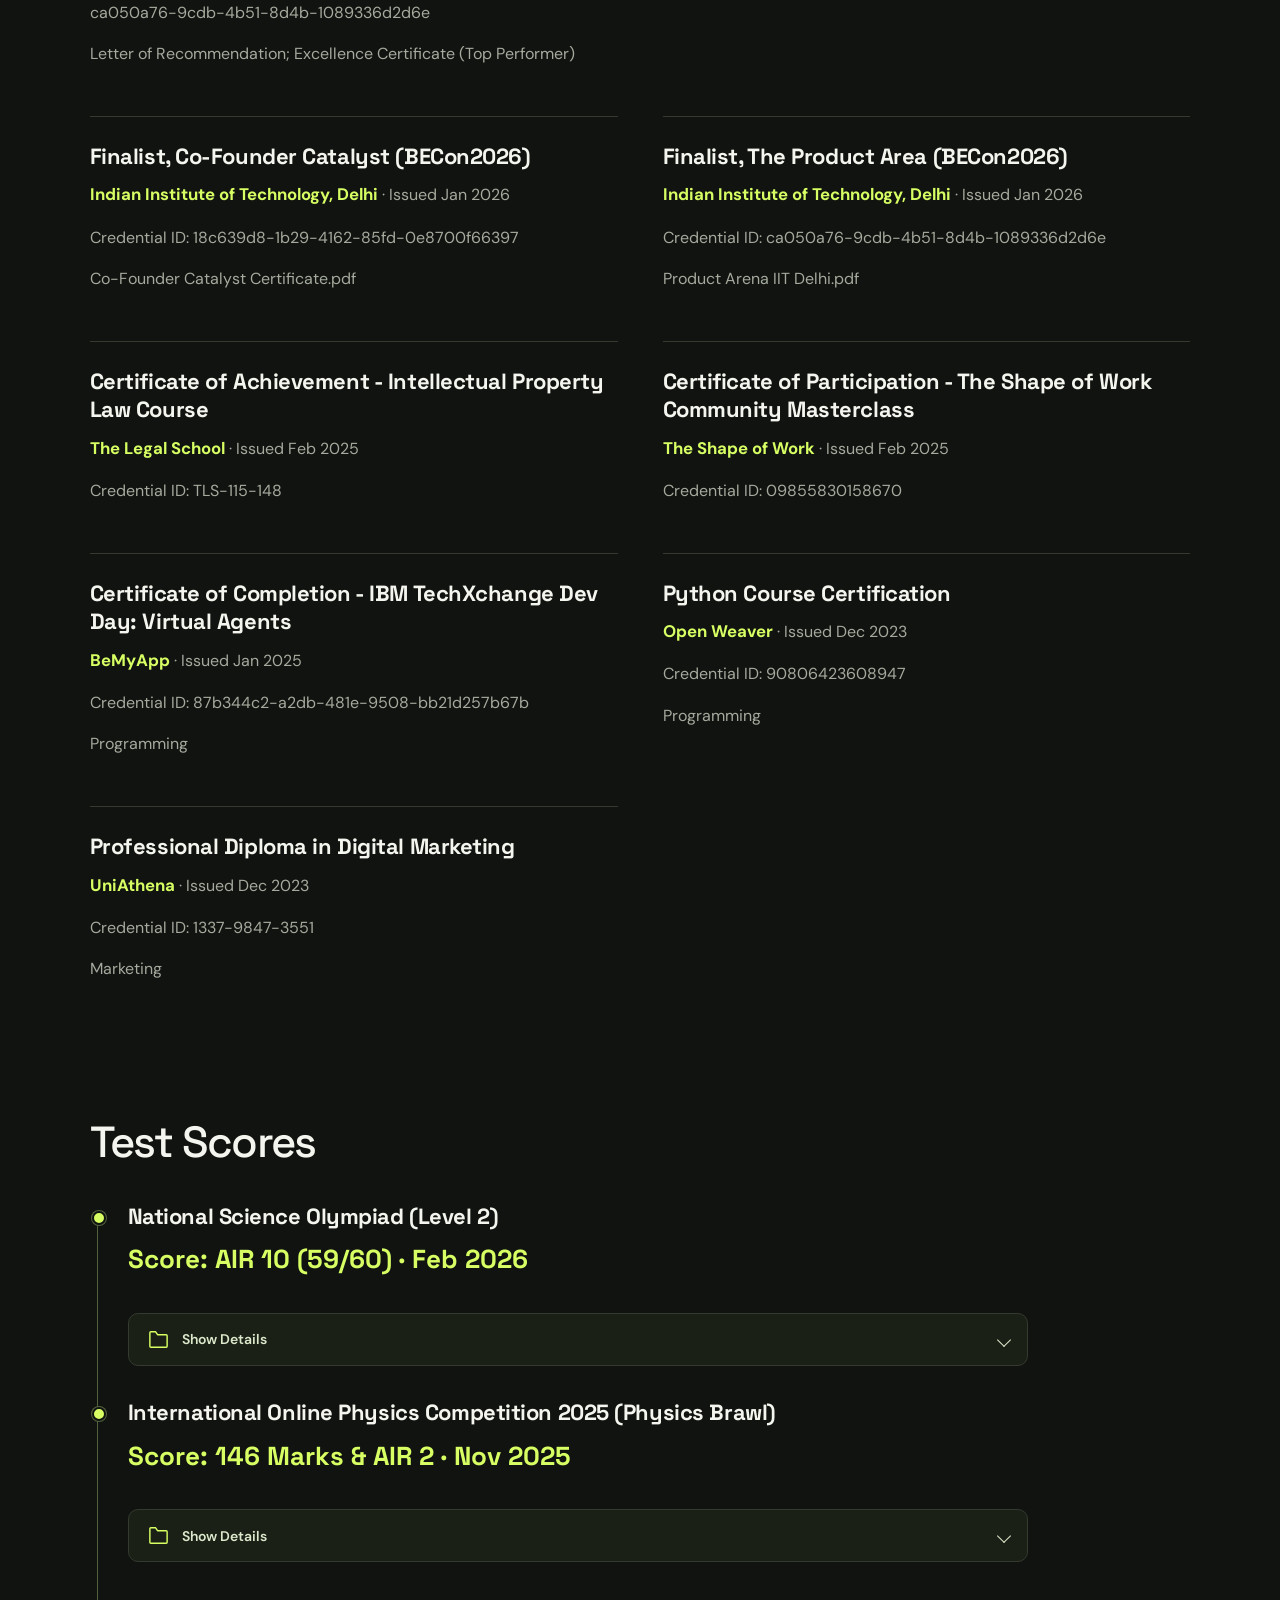
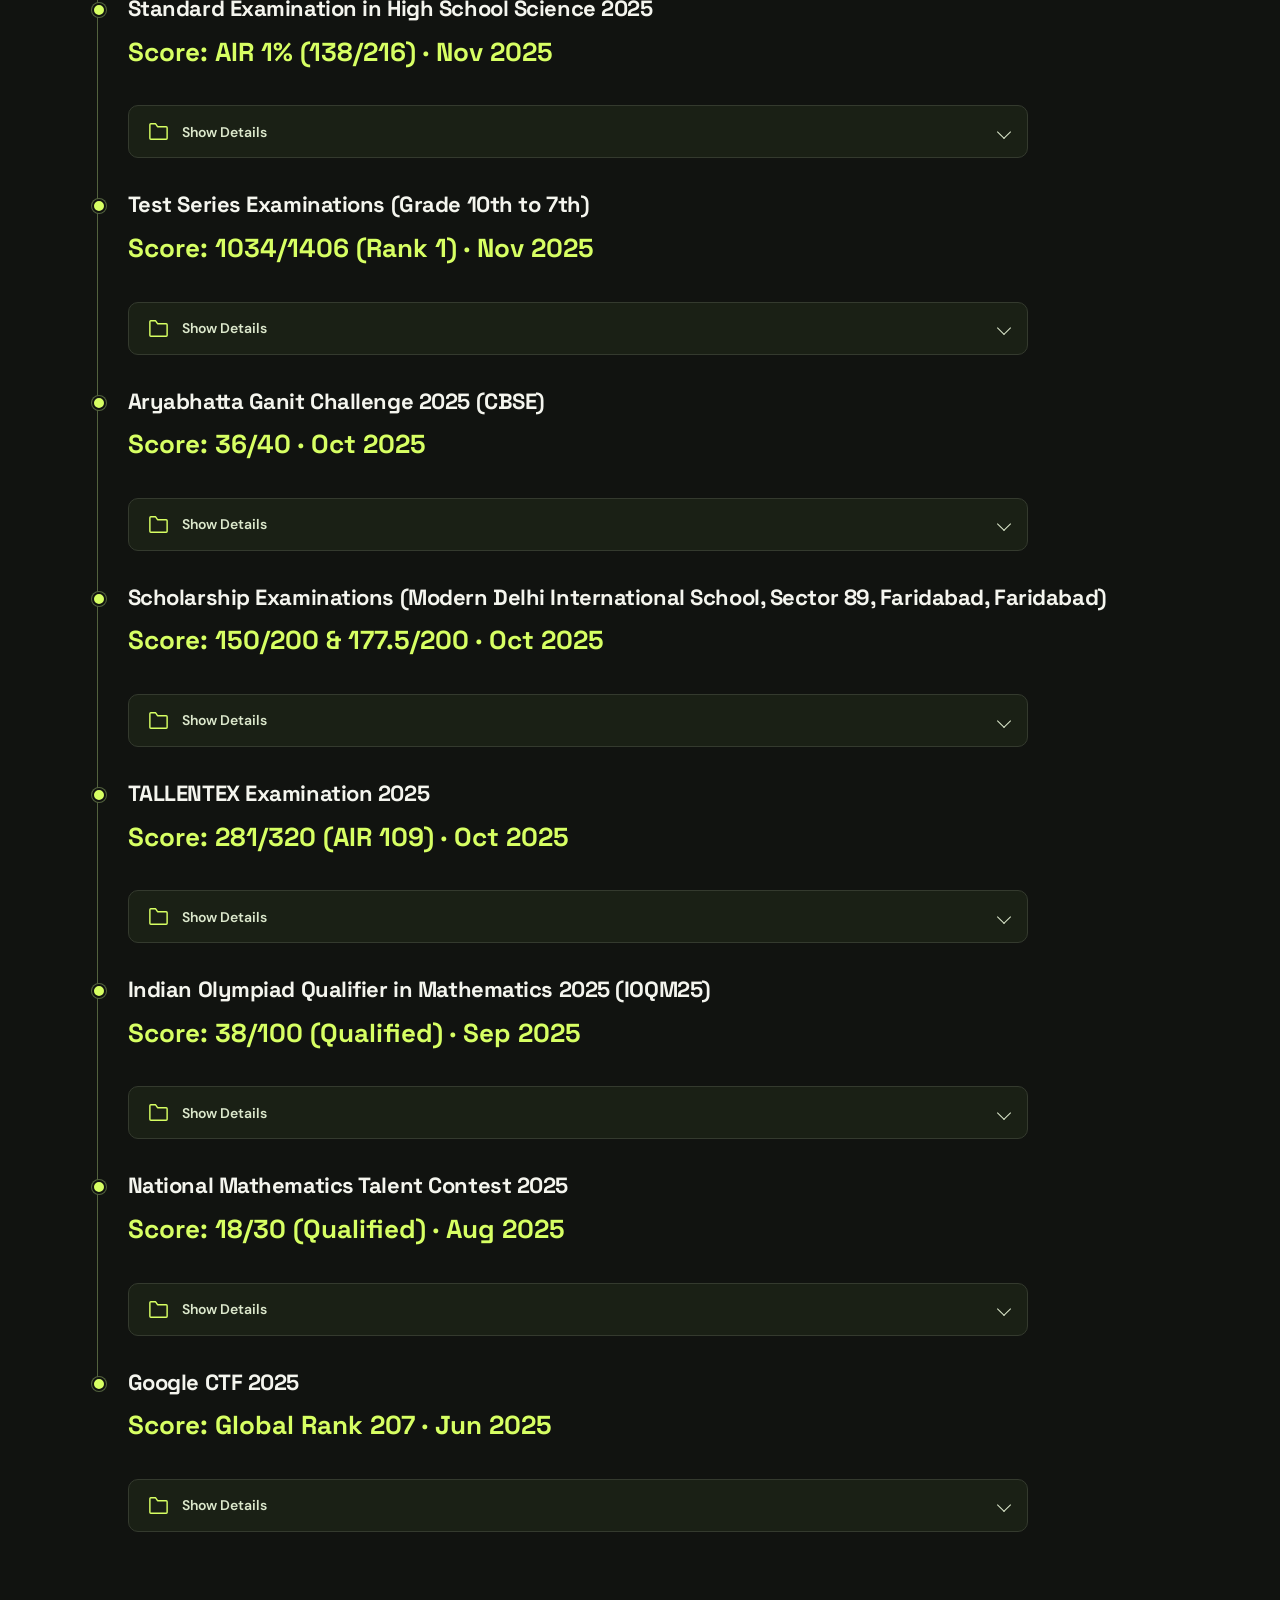
